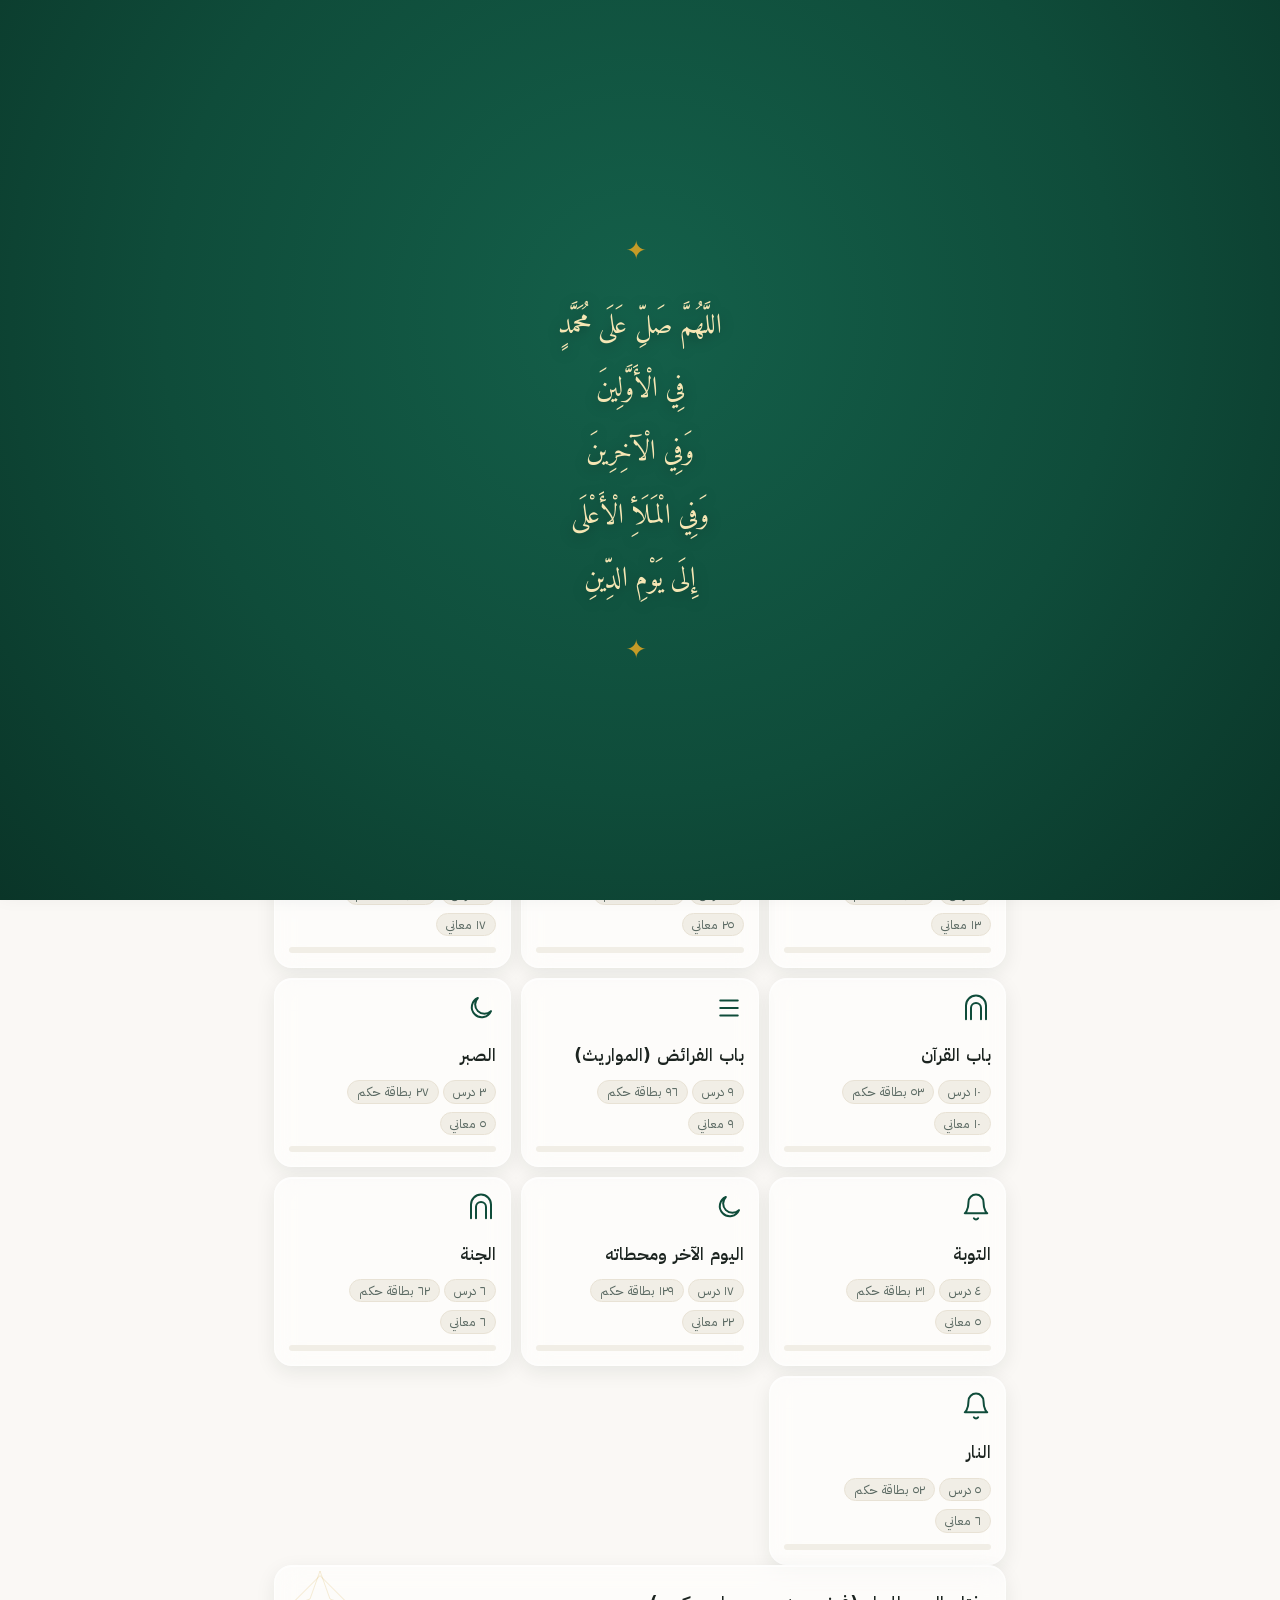
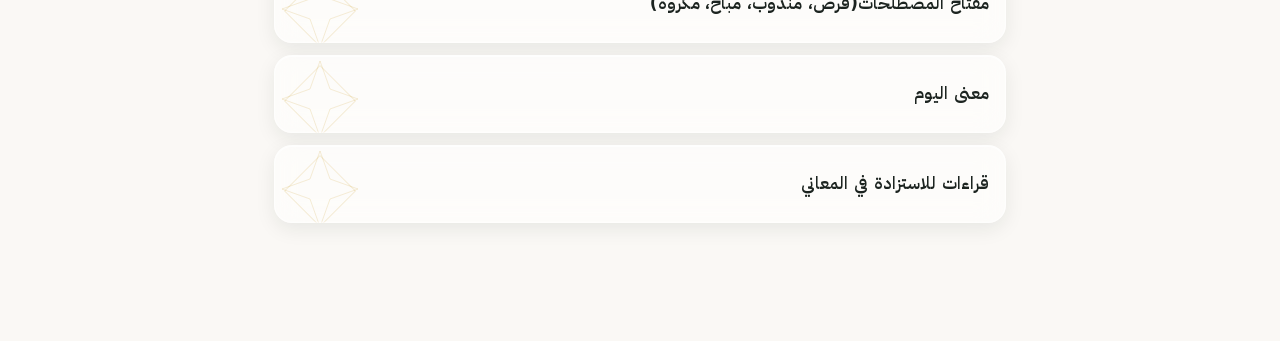
==== android/app/assets/index.html @ 47ff6a42 "Publish to Pages" ====
<!doctype html><html lang="ar" dir="rtl"><head><meta charset="utf-8"><meta name="viewport" content="width=device-width,initial-scale=1,viewport-fit=cover"><meta name="theme-color" content="#0F4C3A"><title>فِقْهُ الرُّوح</title><style>@font-face{font-family:'Amiri';font-weight:400;font-style:normal;font-display:swap;src:url([data-uri]) format('woff2');unicode-range:U+0600-06FF, U+0750-077F, U+0870-0891, U+0897-08E1, U+08E3-08FF, U+200C-200E, U+2010-2011, U+204F, U+2E41, U+FB50-FDFF, U+FE70-FE74, U+FE76-FEFC, U+102E0-102FB, U+10E60-10E7E, U+10EC2-10EC7, U+10EC9-10EEE, U+10EF0-10EFF, U+1EE00-1EE03, U+1EE05-1EE1F, U+1EE21-1EE22, U+1EE24, U+1EE27, U+1EE29-1EE32, U+1EE34-1EE37, U+1EE39, U+1EE3B, U+1EE42, U+1EE47, U+1EE49, U+1EE4B, U+1EE4D-1EE4F, U+1EE51-1EE52, U+1EE54, U+1EE57, U+1EE59, U+1EE5B, U+1EE5D, U+1EE5F, U+1EE61-1EE62, U+1EE64, U+1EE67-1EE6A, U+1EE6C-1EE72, U+1EE74-1EE77, U+1EE79-1EE7C, U+1EE7E, U+1EE80-1EE89, U+1EE8B-1EE9B, U+1EEA1-1EEA3, U+1EEA5-1EEA9, U+1EEAB-1EEBB, U+1EEF0-1EEF1}
@font-face{font-family:'Amiri';font-weight:700;font-style:normal;font-display:swap;src:url([data-uri]) format('woff2');unicode-range:U+0600-06FF, U+0750-077F, U+0870-0891, U+0897-08E1, U+08E3-08FF, U+200C-200E, U+2010-2011, U+204F, U+2E41, U+FB50-FDFF, U+FE70-FE74, U+FE76-FEFC, U+102E0-102FB, U+10E60-10E7E, U+10EC2-10EC7, U+10EC9-10EEE, U+10EF0-10EFF, U+1EE00-1EE03, U+1EE05-1EE1F, U+1EE21-1EE22, U+1EE24, U+1EE27, U+1EE29-1EE32, U+1EE34-1EE37, U+1EE39, U+1EE3B, U+1EE42, U+1EE47, U+1EE49, U+1EE4B, U+1EE4D-1EE4F, U+1EE51-1EE52, U+1EE54, U+1EE57, U+1EE59, U+1EE5B, U+1EE5D, U+1EE5F, U+1EE61-1EE62, U+1EE64, U+1EE67-1EE6A, U+1EE6C-1EE72, U+1EE74-1EE77, U+1EE79-1EE7C, U+1EE7E, U+1EE80-1EE89, U+1EE8B-1EE9B, U+1EEA1-1EEA3, U+1EEA5-1EEA9, U+1EEAB-1EEBB, U+1EEF0-1EEF1}
@font-face{font-family:'IBM Plex Sans Arabic';font-weight:400;font-style:normal;font-display:swap;src:url([data-uri]) format('woff2');unicode-range:U+0600-06FF, U+0750-077F, U+0870-0891, U+0897-08E1, U+08E3-08FF, U+200C-200E, U+2010-2011, U+204F, U+2E41, U+FB50-FDFF, U+FE70-FE74, U+FE76-FEFC, U+102E0-102FB, U+10E60-10E7E, U+10EC2-10EC7, U+10EC9-10EEE, U+10EF0-10EFF, U+1EE00-1EE03, U+1EE05-1EE1F, U+1EE21-1EE22, U+1EE24, U+1EE27, U+1EE29-1EE32, U+1EE34-1EE37, U+1EE39, U+1EE3B, U+1EE42, U+1EE47, U+1EE49, U+1EE4B, U+1EE4D-1EE4F, U+1EE51-1EE52, U+1EE54, U+1EE57, U+1EE59, U+1EE5B, U+1EE5D, U+1EE5F, U+1EE61-1EE62, U+1EE64, U+1EE67-1EE6A, U+1EE6C-1EE72, U+1EE74-1EE77, U+1EE79-1EE7C, U+1EE7E, U+1EE80-1EE89, U+1EE8B-1EE9B, U+1EEA1-1EEA3, U+1EEA5-1EEA9, U+1EEAB-1EEBB, U+1EEF0-1EEF1}
@font-face{font-family:'IBM Plex Sans Arabic';font-weight:500;font-style:normal;font-display:swap;src:url([data-uri]) format('woff2');unicode-range:U+0600-06FF, U+0750-077F, U+0870-0891, U+0897-08E1, U+08E3-08FF, U+200C-200E, U+2010-2011, U+204F, U+2E41, U+FB50-FDFF, U+FE70-FE74, U+FE76-FEFC, U+102E0-102FB, U+10E60-10E7E, U+10EC2-10EC7, U+10EC9-10EEE, U+10EF0-10EFF, U+1EE00-1EE03, U+1EE05-1EE1F, U+1EE21-1EE22, U+1EE24, U+1EE27, U+1EE29-1EE32, U+1EE34-1EE37, U+1EE39, U+1EE3B, U+1EE42, U+1EE47, U+1EE49, U+1EE4B, U+1EE4D-1EE4F, U+1EE51-1EE52, U+1EE54, U+1EE57, U+1EE59, U+1EE5B, U+1EE5D, U+1EE5F, U+1EE61-1EE62, U+1EE64, U+1EE67-1EE6A, U+1EE6C-1EE72, U+1EE74-1EE77, U+1EE79-1EE7C, U+1EE7E, U+1EE80-1EE89, U+1EE8B-1EE9B, U+1EEA1-1EEA3, U+1EEA5-1EEA9, U+1EEAB-1EEBB, U+1EEF0-1EEF1}
@font-face{font-family:'IBM Plex Sans Arabic';font-weight:600;font-style:normal;font-display:swap;src:url([data-uri]) format('woff2');unicode-range:U+0600-06FF, U+0750-077F, U+0870-0891, U+0897-08E1, U+08E3-08FF, U+200C-200E, U+2010-2011, U+204F, U+2E41, U+FB50-FDFF, U+FE70-FE74, U+FE76-FEFC, U+102E0-102FB, U+10E60-10E7E, U+10EC2-10EC7, U+10EC9-10EEE, U+10EF0-10EFF, U+1EE00-1EE03, U+1EE05-1EE1F, U+1EE21-1EE22, U+1EE24, U+1EE27, U+1EE29-1EE32, U+1EE34-1EE37, U+1EE39, U+1EE3B, U+1EE42, U+1EE47, U+1EE49, U+1EE4B, U+1EE4D-1EE4F, U+1EE51-1EE52, U+1EE54, U+1EE57, U+1EE59, U+1EE5B, U+1EE5D, U+1EE5F, U+1EE61-1EE62, U+1EE64, U+1EE67-1EE6A, U+1EE6C-1EE72, U+1EE74-1EE77, U+1EE79-1EE7C, U+1EE7E, U+1EE80-1EE89, U+1EE8B-1EE9B, U+1EEA1-1EEA3, U+1EEA5-1EEA9, U+1EEAB-1EEBB, U+1EEF0-1EEF1}
:root{--pat:url("data:image/svg+xml,%3Csvg xmlns='http://www.w3.org/2000/svg' width='64' height='64'%3E%3Cg fill='none' stroke='%23ffffff' stroke-opacity='.12' stroke-width='1'%3E%3Cpath d='M32 6l7 19 19 7-19 7-7 19-7-19-19-7 19-7z'/%3E%3Crect x='14' y='14' width='36' height='36' transform='rotate(45 32 32)'/%3E%3C/g%3E%3C/svg%3E");--pat2:url("data:image/svg+xml,%3Csvg xmlns='http://www.w3.org/2000/svg' width='90' height='90'%3E%3Cg fill='none' stroke='%23C59B27' stroke-opacity='.18' stroke-width='1'%3E%3Cpath d='M45 5l10 28 28 10-28 10-10 28-10-28-28-10 28-10z'/%3E%3Crect x='20' y='20' width='50' height='50' transform='rotate(45 45 45)'/%3E%3C/g%3E%3C/svg%3E")}
:root{--bg:#FAF8F5;--card:#FFFFFF;--bd:#E8E2D5;--pri:#0F4C3A;--acc:#C59B27;--tx:#1C2420;--mut:#5A6962;--soft:#F1EEE6;--onpri:#FFFFFF;--ok:#1d7a4f;--bad:#a8402f;--fs:1}
body.dark{--bg:#0B1411;--card:#13211B;--bd:#25382F;--pri:#D8B54F;--acc:#E0BE62;--tx:#F2EFE9;--mut:#A9B5AE;--soft:#182a22;--onpri:#0B1411;--ok:#6fcf9a;--bad:#e58a78}
*{box-sizing:border-box;-webkit-tap-highlight-color:transparent}
html{font-size:calc(17px*var(--fs))}
body{margin:0;background:var(--bg);color:var(--tx);font-family:'IBM Plex Sans Arabic','Noto Sans Arabic',system-ui,sans-serif;line-height:1.85;transition:background .3s,color .3s}
button{font:inherit;color:inherit;cursor:pointer}
.ar{font-family:'Amiri','Noto Naskh Arabic',serif}
#app{max-width:760px;margin:0 auto;padding:0 0 92px}
header{position:sticky;top:0;z-index:20;background:var(--pri);color:var(--onpri);padding:10px 14px 12px;background-image:var(--pat);overflow:hidden}
body.dark header{background:#0F2019;color:var(--tx);border-bottom:1px solid var(--bd)}
.top{display:flex;align-items:center;gap:8px}
.top h1{font-size:1.05rem;margin:0;flex:1;font-weight:600;line-height:1.4}
.top h1 small{display:block;font-size:.72rem;opacity:.8;font-weight:400}
.ib{width:44px;height:44px;border-radius:50%;border:0;background:rgba(255,255,255,.14);color:inherit;display:grid;place-items:center}
.ib.setb{width:auto;border-radius:22px;padding:0 14px 0 12px;display:flex;align-items:center;gap:6px;font:inherit;font-size:.85rem;font-weight:700}
.ib.setb .setlab{line-height:1}
.ib svg,.ico svg,nav svg{width:22px;height:22px;stroke:currentColor;fill:none;stroke-width:1.6;stroke-linecap:round;stroke-linejoin:round}
.search{margin-top:8px}
.search input{width:100%;height:46px;border-radius:14px;border:1px solid rgba(255,255,255,.25);background:rgba(255,255,255,.95);padding:0 14px;font:inherit;color:#1C2420}
body.dark .search input{background:#13211B;color:var(--tx);border-color:var(--bd)}
main{padding:14px;animation:fade .3s}
@keyframes fade{from{opacity:0;transform:translateY(6px)}to{opacity:1;transform:none}}
.card{background:var(--card);border:1px solid var(--bd);border-radius:18px;padding:14px 16px;margin-bottom:12px;position:relative;background-image:var(--pat2);background-repeat:no-repeat;background-position:left top}
h2{font-size:1.15rem;margin:18px 2px 10px;color:var(--hd)}
h3{font-size:1rem;margin:0 0 4px}
p{margin:.3rem 0}
.mut{color:var(--mut);font-size:.88rem}
.btn{min-height:48px;padding:0 18px;border-radius:14px;border:1px solid var(--bd);background:var(--card);font-weight:500}
.btn.pri{background:var(--pri);color:var(--onpri);border-color:var(--pri)}
.row{display:flex;gap:8px;flex-wrap:wrap;align-items:center}
.grid{display:grid;grid-template-columns:1fr 1fr;gap:10px}
@media(min-width:620px){.grid{grid-template-columns:repeat(3,1fr)}}
.wcard{text-align:right;display:block;width:100%;background:var(--card);border:1px solid var(--bd);border-radius:18px;padding:14px;min-height:140px}
.wcard .ico{color:var(--ic);margin-bottom:6px}
.wcard .ico svg{width:30px;height:30px}
.tag{display:inline-block;font-size:.74rem;border:1px solid var(--bd);background:var(--soft);border-radius:999px;padding:0 9px;margin:2px 0 0 4px;color:var(--mut);line-height:1.7}
.tag.gold{border-color:var(--acc);color:#7A5C0A}body.dark .tag.gold{color:var(--acc)}
.bar{height:6px;background:var(--soft);border-radius:6px;overflow:hidden;margin-top:8px}
.bar i{display:block;height:100%;background:var(--acc);transition:width .4s}
.seg{display:flex;background:var(--soft);border-radius:16px;padding:4px;position:relative;margin:10px 0}
.seg button{flex:1;border:0;background:transparent;min-height:48px;border-radius:12px;font-weight:600;z-index:1;color:var(--mut);transition:color .25s}
.seg button.on{color:var(--onpri)}
.seg .pill{position:absolute;top:4px;bottom:4px;width:calc(50% - 4px);background:var(--pri);border-radius:12px;transition:right .3s;right:4px}
.seg.two .pill.p1{right:calc(50%)}
.chips{display:flex;gap:6px;overflow-x:auto;padding-bottom:4px}
.chip{flex:none;border:1px solid var(--bd);background:var(--card);border-radius:999px;min-height:44px;padding:0 14px}
.chip.on{background:var(--pri);color:var(--onpri);border-color:var(--pri)}
.sub{display:flex;gap:6px;overflow-x:auto;margin:8px 0}
.q{font-family:'Amiri',serif;font-size:1.3rem;line-height:2.1;background:var(--soft);border-right:3px solid var(--acc);border-radius:10px;padding:8px 12px;margin:8px 0}
.q small{font-family:'IBM Plex Sans Arabic',sans-serif;display:block;font-size:.78rem;color:var(--mut);line-height:1.6}
.ev{font-size:.78rem;color:var(--mut)}
.k{border-top:1px dashed var(--bd);margin-top:8px;padding-top:6px}
.sch{display:grid;grid-template-columns:auto 1fr;gap:2px 10px;font-size:.92rem}
.sch b{color:var(--hd)} .sch .pref{background:var(--soft);border-radius:8px}
.acts{display:flex;gap:4px;position:absolute;left:8px;top:6px}
.acts button{width:44px;height:44px;border:0;background:transparent;font-size:1.2rem;color:var(--mut)}
.acts button.on{color:var(--acc)}
.card.has-acts{padding-left:92px}
details{background:var(--card);border:1px solid var(--bd);border-radius:14px;padding:4px 14px;margin-bottom:8px}
summary{min-height:48px;display:flex;align-items:center;font-weight:600;cursor:pointer}
.step{text-align:center}
.step .dh{font-family:'Amiri',serif;font-size:1.45rem;line-height:2.2;background:var(--soft);border-radius:14px;padding:10px;margin:10px 0}
.step .wh{border-right:3px solid var(--acc);background:var(--soft);border-radius:10px;padding:8px 12px;text-align:right;margin-top:8px}
.dots{display:flex;gap:6px;justify-content:center;flex-wrap:wrap;margin:10px 0}
.dots button{width:36px;height:36px;border-radius:50%;border:1px solid var(--bd);background:var(--card);font-size:.8rem}
.dots button.on{background:var(--pri);color:var(--onpri)} .dots button.done{border-color:var(--ok);color:var(--ok)} .dots button.on.done{color:var(--onpri)}
.opt{display:block;width:100%;text-align:right;min-height:52px;border:1px solid var(--bd);background:var(--card);border-radius:14px;padding:8px 14px;margin:8px 0}
.opt.right{border-color:var(--ok);background:rgba(29,122,79,.12)} .opt.wrong{border-color:var(--bad);background:rgba(168,64,47,.12)}
nav{position:fixed;bottom:0;left:0;right:0;background:var(--card);border-top:1px solid var(--bd);display:flex;z-index:30;padding-bottom:env(safe-area-inset-bottom)}
nav button{flex:1;border:0;background:transparent;min-height:62px;display:flex;flex-direction:column;align-items:center;justify-content:center;font-size:.76rem;color:var(--mut);gap:2px}
nav button.on{color:var(--hd);font-weight:600}
.banner{background:var(--soft);border:1px solid var(--acc);border-radius:14px;padding:10px 14px;font-size:.86rem;margin-bottom:12px}
.disc{font-size:.8rem;color:var(--mut);text-align:center;margin:18px 6px}
.sheet{position:fixed;inset:0;background:rgba(0,0,0,.45);z-index:50;display:flex;align-items:flex-end}
.sheet>div{background:var(--card);width:100%;max-width:760px;margin:0 auto;border-radius:20px 20px 0 0;padding:16px}
textarea{width:100%;min-height:110px;border-radius:12px;border:1px solid var(--bd);background:var(--bg);color:var(--tx);padding:10px;font:inherit}
input[type=search]{font:inherit}
.back{border:0;background:transparent;color:var(--hd);min-height:44px;padding:0;font-weight:600}
mark{background:rgba(197,155,39,.35);color:inherit;border-radius:4px}
.toast{position:fixed;bottom:80px;left:50%;transform:translateX(-50%);background:var(--tx);color:var(--bg);padding:8px 16px;border-radius:12px;z-index:60;font-size:.85rem}
.big{font-size:1.3rem;font-weight:600}
*:focus-visible{outline:3px solid var(--acc);outline-offset:2px}
@media(prefers-reduced-motion:reduce){*{animation:none!important;transition:none!important}}
.banner details{background:none;border:0;padding:0;margin:4px 0 0}.banner summary{color:var(--hd);font-weight:600}
.hosted header{position:static}.hosted nav{position:static;border:1px solid var(--bd);border-radius:14px;margin:8px 0}
.hosted main{padding-bottom:24px}

dialog.sheet{border:0;padding:0;width:100%;height:100%;max-width:none;max-height:none;background:rgba(0,0,0,.45);align-items:flex-end}
dialog.sheet[open]{display:flex}
dialog.sheet::backdrop{background:rgba(0,0,0,.45)}
#hostmsg{display:none;position:sticky;top:0;z-index:40;background:var(--tx);color:var(--bg);padding:8px 14px;border-radius:12px;margin:8px 14px;font-size:.88rem}
.hosted{min-height:100vh}

body{line-height:var(--lh,1.85)}
body.f-naskh{font-family:'Amiri','Noto Naskh Arabic',serif}
body.comfy{--bg:#F4ECD8;--card:#FBF5E6;--soft:#EFE5CC}
body.comfy.dark{--bg:#0B1411;--card:#13211B;--soft:#182a22}
.sset>summary{display:flex;align-items:center;gap:10px;font-weight:700;cursor:pointer;list-style:none;color:var(--hd)}
.sset>summary::-webkit-details-marker{display:none}
.sset[open]>summary{margin-bottom:8px}
.sico{color:var(--ic);width:28px;height:28px;display:inline-flex;align-items:center;justify-content:center;background:var(--soft);border-radius:50%}
.sico svg{width:16px;height:16px;stroke:currentColor;fill:none}
.srow{display:flex;align-items:center;justify-content:space-between;gap:10px;padding:8px 0;border-top:1px solid var(--bd)}
.srow.off{opacity:.75}
.srow>div{flex:1 1 auto;min-width:0}
.srow>.tag{flex:0 0 auto;white-space:nowrap}
.srow>.btn{flex:0 0 auto;white-space:nowrap}
.tgl{width:46px;height:26px;border-radius:999px;border:1px solid var(--bd);background:var(--soft);position:relative;flex:none;padding:0}
.tgl i{position:absolute;top:2px;right:2px;width:20px;height:20px;border-radius:50%;background:var(--mut);transition:all .2s}
.tgl.on{background:var(--pri)}
.tgl.on i{right:22px;background:var(--onpri)}
.tgl:disabled{opacity:.6}
.crow{display:flex;align-items:center;gap:8px}.crow input[type=color]{width:44px;height:34px;border:1px solid var(--bd);border-radius:8px;background:var(--card);padding:2px}.prev{background:var(--card);border:1px solid var(--bd);border-radius:14px;padding:10px;margin:8px 0;color:var(--tx)}
body{--hd:var(--pri);--ic:var(--pri)}
body.nodeco header,body.nodeco .card{background-image:none}
.prev svg{width:22px;height:22px;stroke:currentColor;fill:none;stroke-width:1.8}
.chips.wrap{flex-wrap:wrap;overflow:visible}

.card,.card *,.banner,.ref,.refs,details,summary,p,li,span,b{overflow-wrap:anywhere;word-break:normal;min-width:0}
.card{max-width:100%}

/* الأذكار والتسبيح */
.dhikr{font-family:'Amiri',serif;font-size:1.3em;line-height:2.1;margin:.2em 0 .4em}
.card.done{opacity:.75}
.card.done .dhikr{color:var(--hd)}
.linkc{display:block;width:100%;text-align:right;cursor:pointer;border:1px solid var(--bd);background:var(--card);color:var(--tx);font:inherit;padding:14px;margin:8px 0;border-radius:12px}
.tbcard{text-align:center}
.tbdhikr{font-size:1.15em;margin-bottom:0}
.tbwrap{position:relative;display:block;width:236px;height:236px;margin:16px auto 14px;border:0;background:none;padding:0;border-radius:50%}
.tbring{position:absolute;inset:0;width:100%;height:100%;transform:rotate(-90deg)}
.tbring circle{fill:none;stroke-width:9}
.tbring-bg{stroke:var(--soft)}
body.dark .tbring-bg{stroke:#22362d}
.tbring-fg{stroke:var(--acc);stroke-linecap:round;stroke-dasharray:565.49;transition:stroke-dashoffset .18s}
.tbface{position:absolute;inset:16px;border-radius:50%;display:flex;flex-direction:column;align-items:center;justify-content:center;color:#fff;background:radial-gradient(circle at 32% 26%,#1d7a58 0%,#14543f 55%,#0d3d2e 100%);border:2px solid rgba(197,155,39,.6);box-shadow:0 12px 30px rgba(15,76,58,.30),inset 0 2px 6px rgba(255,255,255,.18),inset 0 -8px 16px rgba(0,0,0,.25);user-select:none;transition:transform .08s}
body.dark .tbface{box-shadow:0 12px 30px rgba(0,0,0,.5),inset 0 2px 6px rgba(255,255,255,.12),inset 0 -8px 16px rgba(0,0,0,.35)}
.tbwrap:active .tbface{transform:scale(.965)}
.tbnum{font-family:'Amiri','Noto Naskh Arabic',serif;font-size:3.6em;font-weight:700;line-height:1.1;text-shadow:0 2px 8px rgba(0,0,0,.35);display:flex;align-items:center;justify-content:center;min-height:1.1em}
.tbo{display:inline-block;width:.8em;height:.8em;border:.13em solid #fff;border-radius:50%;box-shadow:0 2px 8px rgba(0,0,0,.3),inset 0 1px 3px rgba(255,255,255,.15)}
.tbof{color:#EBCD74;font-size:1em;font-weight:600}
.tbhint{margin-top:8px;font-size:.78rem;color:rgba(255,255,255,.75);border:1px dashed rgba(235,205,116,.55);border-radius:999px;padding:1px 12px}
.tbwrap.tbdone .tbface{animation:tbglow .7s}
@keyframes tbglow{0%{box-shadow:0 0 0 0 rgba(197,155,39,.75)}100%{box-shadow:0 0 0 34px rgba(197,155,39,0)}}
.card.cur{border-color:var(--acc)}
.srow input[type=time]{font:inherit;padding:6px 8px;border:1px solid var(--bd);border-radius:8px;background:var(--card);color:var(--tx);max-width:130px;min-width:118px}
.ibell{flex:0 0 auto;width:36px;height:36px;border-radius:50%;border:1px solid var(--bd);background:transparent;color:var(--ic);display:inline-flex;align-items:center;justify-content:center;cursor:pointer}
.ibell svg{width:18px;height:18px}
.ibell.on{background:var(--pri);color:var(--onpri);border-color:var(--pri)}
.itime{flex:0 0 auto;font:inherit;padding:4px 6px;border:1px solid var(--bd);border-radius:8px;background:var(--card);color:var(--tx);max-width:110px}
.srow.src{flex-wrap:wrap}
.srow.src>div{flex:1 1 100%}
.meta{margin-top:10px;border:1px solid var(--bd);border-radius:12px;padding:8px 12px;background:var(--soft)}
.meta summary{cursor:pointer;font-weight:600;font-size:.84rem;color:var(--pri);list-style:none;display:flex;justify-content:space-between;align-items:center}
.meta summary::-webkit-details-marker{display:none}
.meta summary:after{content:'▾';color:var(--acc);font-size:.9rem}
.meta[open] summary:after{content:'▴'}
body.dark .meta summary{color:var(--acc)}
.mrow{display:flex;gap:10px;font-size:.82rem;margin-top:6px;line-height:1.7}
.mlab{color:var(--mut);min-width:78px;flex-shrink:0;font-weight:600}
.mval{flex:1}
.ninput{font:inherit;padding:6px 10px;border:1px solid var(--bd);border-radius:10px;background:var(--card);color:var(--tx);max-width:110px;text-align:center}
.srow.wrap{flex-wrap:wrap}

/* ===== glass layer (styling only) ===== */
body{background-image:radial-gradient(60% 40% at 15% 8%,rgba(15,76,58,.16),transparent 70%),radial-gradient(55% 38% at 92% 30%,rgba(197,155,39,.18),transparent 70%),radial-gradient(60% 40% at 20% 85%,rgba(60,140,170,.12),transparent 70%);background-attachment:fixed}
body.dark{background-image:radial-gradient(60% 40% at 15% 8%,rgba(40,140,100,.22),transparent 70%),radial-gradient(55% 38% at 92% 30%,rgba(216,181,79,.14),transparent 70%),radial-gradient(60% 40% at 20% 85%,rgba(60,120,170,.16),transparent 70%)}
.card,.wcard,details,.opt,.linkc,.btn,.chip,.prev,.dots button{background-color:color-mix(in srgb,var(--card) 58%,transparent);-webkit-backdrop-filter:blur(14px) saturate(1.5);backdrop-filter:blur(14px) saturate(1.5);border-color:rgba(255,255,255,.55);box-shadow:0 6px 20px rgba(15,40,30,.08),inset 0 1px 0 rgba(255,255,255,.7),inset 0 -1px 0 rgba(255,255,255,.18)}
body.dark .card,body.dark .wcard,body.dark details,body.dark .opt,body.dark .linkc,body.dark .btn,body.dark .chip,body.dark .prev,body.dark .dots button{background-color:color-mix(in srgb,var(--card) 62%,transparent);border-color:rgba(255,255,255,.13);box-shadow:0 8px 22px rgba(0,0,0,.35),inset 0 1px 0 rgba(255,255,255,.14),inset 0 -1px 0 rgba(255,255,255,.04)}
nav{background-color:color-mix(in srgb,var(--card) 62%,transparent);-webkit-backdrop-filter:blur(18px) saturate(1.6);backdrop-filter:blur(18px) saturate(1.6);border-top:1px solid rgba(255,255,255,.55);box-shadow:0 -6px 20px rgba(15,40,30,.08),inset 0 1px 0 rgba(255,255,255,.6)}
body.dark nav{border-top-color:rgba(255,255,255,.12)}
.sheet>div{background-color:color-mix(in srgb,var(--card) 72%,transparent);-webkit-backdrop-filter:blur(22px) saturate(1.6);backdrop-filter:blur(22px) saturate(1.6);border:1px solid rgba(255,255,255,.5)}
header{box-shadow:0 8px 24px rgba(10,40,30,.25),inset 0 -1px 0 rgba(255,255,255,.25),inset 0 1px 0 rgba(255,255,255,.2)}
.search input{background-color:rgba(255,255,255,.62);-webkit-backdrop-filter:blur(10px);backdrop-filter:blur(10px);box-shadow:inset 0 1px 3px rgba(0,0,0,.08),0 1px 0 rgba(255,255,255,.6)}
body.dark .search input{background-color:rgba(19,33,27,.62)}
.btn.pri{box-shadow:0 6px 18px rgba(15,76,58,.3),inset 0 1px 0 rgba(255,255,255,.35)}
.btn:active,.chip:active,.opt:active,.wcard:active,.linkc:active{transform:scale(.985);transition:transform .08s}
.tbface{isolation:isolate;overflow:hidden;background:radial-gradient(circle at 32% 24%,rgba(60,170,130,.78) 0%,rgba(20,100,76,.78) 55%,rgba(10,60,46,.88) 100%)!important;-webkit-backdrop-filter:blur(8px) saturate(1.5);backdrop-filter:blur(8px) saturate(1.5);border:2px solid rgba(255,255,255,.45)!important;box-shadow:0 14px 34px rgba(8,40,30,.4),inset 0 3px 10px rgba(255,255,255,.55),inset 0 -12px 22px rgba(0,0,0,.28)!important}
.tbface::before{content:"";position:absolute;left:12%;right:12%;top:3%;height:44%;border-radius:50% 50% 55% 55%/70% 70% 40% 40%;background:linear-gradient(to bottom,rgba(255,255,255,.62),rgba(255,255,255,.04));pointer-events:none;z-index:0}
.tbface::after{content:"";position:absolute;left:20%;bottom:6%;width:34%;height:9%;border-radius:50%;background:rgba(255,255,255,.22);filter:blur(3px);transform:rotate(-12deg);pointer-events:none;z-index:0}
.tbface>*{position:relative;z-index:1}
.tbwrap:active .tbface{filter:brightness(1.12)}

/* opening splash */
#splash{position:fixed;inset:0;z-index:999;display:flex;align-items:center;justify-content:center;background:radial-gradient(circle at 50% 35%,#14604a 0%,#0F4C3A 55%,#0a3528 100%);color:#F3DFA2;text-align:center;opacity:1;transition:opacity .6s ease}
#splash.out{opacity:0;pointer-events:none}
#splash .sp-in{padding:28px;animation:spin 1.1s ease both}
#splash .sp-t{font-family:'Amiri','IBM Plex Sans Arabic',serif;font-size:1.65rem;line-height:2.25;margin:18px 0;color:#F6E6B4;text-shadow:0 2px 14px rgba(0,0,0,.35)}
#splash .sp-orn{color:#C59B27;font-size:1.5rem;letter-spacing:.3em}
@keyframes spin{from{opacity:0;transform:translateY(10px)}to{opacity:1;transform:none}}

.card.adone{animation:adone .9s ease}
@keyframes adone{0%{box-shadow:0 0 0 0 rgba(197,155,39,.55)}40%{box-shadow:0 0 0 10px rgba(197,155,39,.25);transform:scale(1.015)}100%{box-shadow:0 0 0 0 rgba(197,155,39,0);transform:none}}

.card.done{border-color:var(--ok);box-shadow:inset 4px 0 0 var(--ok)}
.card.done .btn[disabled]{color:var(--ok);border-color:var(--ok);opacity:1;font-weight:700}
[data-aitem]:active{transform:scale(.94)}

.chip.on,.btn.pri{background-color:var(--pri)!important;color:var(--onpri)!important;border-color:var(--pri)!important}
.tgl{position:relative}.tgl::after{content:"";position:absolute;inset:-9px -4px}

.under{margin:-4px 12px 10px;padding-inline-start:10px;border-inline-start:3px solid var(--gold,#b8923a)}.under h4{margin:8px 0 4px;font-size:.9rem;opacity:.8}.under .card{margin:6px 0}.allev>summary{cursor:pointer;padding:10px 0}

.sharh{font-size:.92em;line-height:1.9;border-right:3px solid var(--gold,#b8923a);padding:6px 10px;margin:8px 0;background:rgba(184,146,58,.07)}

.kn{display:inline-block;font-size:.62em;font-weight:500;opacity:.55;border:1px solid currentColor;border-radius:8px;padding:0 6px;margin-inline-end:8px;vertical-align:middle;line-height:1.5}
</style></head><body><div id="app"><header><div class="top"><h1>فِقْهُ الرُّوح: العبادات ومعانيها</h1><button class="ib" id="darkbtn" aria-label="الوضع الليلي"></button><button class="ib setb" id="setbtn" aria-label="الإعدادات"></button></div><div class="search"><input id="q" type="search" placeholder="ابحث في الأحكام والمعاني والمواقف" aria-label="بحث"></div></header><main id="view"></main></div><nav id="navbar" aria-label="التنقل"></nav><script>const DISCLAIMER = "محتوى تعليمي موثّق بالمصادر، وليس فتوى شخصية. يُرجع لأهل العلم في النوازل.";
const SCHOOLS = {
 "hanafi": {
 "name": "الحنفي",
 "refs": ""
 },
 "maliki": {
 "name": "المالكي",
 "refs": ""
 },
 "shafii": {
 "name": "الشافعي",
 "refs": ""
 },
 "hanbali": {
 "name": "الحنبلي",
 "refs": ""
 }
};
const SOURCE_NOTE = "الأحاديث: نصوصها قورنت بنصوص منشورة في sunnah.com. الآيات: قورنت بالمصحف الإلكتروني (api.alquran.cloud). أقوال المذاهب: من فتاوى ومقالات وكتب فقهية منشورة على الإنترنت (منها الموسوعة الفقهية الكويتية على muslim-library.com)، مذكورة تحت كل مسألة، وأكثرها من صفحات الموسوعة الفقهية الكويتية المطبوعة، وبعضها من صفحات كتب المذاهب المطبوعة مقروءة من مصورات منشورة. المحتوى موثّق بمصادره.";
const WORSHIPS = [
 {
 "id": "taharah",
 "title": "الطهارة والوضوء",
 "icon": "drop",
 "status": "ready",
 "blurb": "الطهارة: الوضوء، والغسل، والتيمم، والمسح على الخفين، والاستنجاء، وتطهير النجاسات، وما يعد نجساً، والحيض والنفاس، مع الخلاف بين المذاهب الأربعة ومعانيها في القلب.",
 "lessons": [
 {
 "id": "wudu",
 "title": "الوضوء",
 "definition": "الوضوء غسل الوجه واليدين ومسح الرأس وغسل الرجلين على الصفة الواردة في آية المائدة (5:6)، تعبداً لله، وهو طهارة من الحدث الأصغر.",
 "hukm": "لا تُقبل صلاة من أحدث حتى يتوضأ، فالوضوء شرط للصلاة.",
 "hukmRef": "المائدة: 6، البخاري (135)، مسلم (225)",
 "pt": 1,
 "hukmEv": ["e3", "e1"],
 "hukmKh": ["k5", "k6"],
 "fiqh": {
 "conditions": [
 {
 "id": "c2",
 "ev": ["e1"],
 "kh": ["k13", "k14", "k15", "k16"],
 "t": "الماء الطهور",
 "d": "الماء الذي يرفع الحدث هو الماء الطهور، فمن لم يجد ماء تيمم (المائدة: 6). والماء المطلق (الباقي على خلقته) يرفع الحدث والخبث باتفاق الفقهاء، ويلحق به عند الجمهور ما تغير بطول مكثه أو بما تولد منه كالطحلب. وقسم الفقهاء المياه إلى: مطلق، وطاهر مطهر مكروه، وطاهر غير مطهر، ونجس. وانفرد الحنفية بقسم المشكوك في طهوريته، وانفرد الحنابلة بقسم المحرم. والماء المتغير بطاهر مخالط تغيراً يمنع إطلاق اسم الماء عليه: طاهر مطهر عند الحنفية ما لم يغلب عليه غيره أو يتغير بالطبخ، وطاهر غير مطهر عند المالكية والشافعية وعلى المذهب عند الحنابلة. والمتغير بنجاسة نجس باتفاق الفقهاء قليلاً كان أو كثيراً. وتفصيل كل مذهب في «أقوال المذاهب في هذه المسألة» تحت هذه البطاقة.",
 "ref": "المائدة: 6. azharegypt.org (دروس الطهارة)، الموسوعة الفقهية الكويتية، مصطلحا طهارة ومياه"
 },
 {
 "id": "c3",
 "ev": ["e7"],
 "kh": ["k7"],
 "t": "وصول الماء إلى مواضع الغسل",
 "d": "الأصل أن يصل الماء إلى العضو كله، وقد ورد الوعيد على ترك مواضع من الأقدام دون غسل.",
 "ref": "البخاري (165)"
 },
 {
 "id": "c4",
 "ev": ["e4"],
 "kh": ["k1"],
 "t": "النية",
 "d": "قصد الوضوء بالقلب. الحنفية: سنة. غيرهم: فرض أو شرط (انظر جدول الخلاف).",
 "ref": "البخاري (1)، مسلم (1907)"
 }
 ],
 "pillars": [
 {
 "id": "p1",
 "ev": ["e1"],
 "t": "غسل الوجه",
 "d": "الحد عند الفقهاء: ما بين منابت شعر الرأس إلى منتهى اللحيين والذقن طولاً، ومن الأذن إلى الأذن عرضاً. واختلفوا في بياض ما بين العذار والأذن (المالكية في المشهور: ليس من الوجه. الحنفية والشافعية: منه)، وفي ما انسدل من اللحية.",
 "ref": "المائدة: 6. ، (بداية المجتهد)"
 },
 {
 "id": "p2",
 "ev": ["e1"],
 "t": "غسل اليدين مع المرفقين",
 "d": "ذهب الجمهور إلى وجوب إدخال المرفقين في الغسل. وقال زفر وابن داود: لا يجب، وهو رواية عن مالك وأحمد، ورأي ابن حزم.",
 "ref": "المائدة: 6."
 },
 {
 "id": "p3",
 "ev": ["e1"],
 "kh": ["k4"],
 "t": "مسح الرأس",
 "d": "الفرض في القرآن هو المسح، وقدره المجزئ مختلف فيه بين المذاهب (انظر جدول الخلاف).",
 "ref": "القرآن 5:6"
 },
 {
 "id": "p4",
 "ev": ["e1"],
 "t": "غسل الرجلين مع الكعبين",
 "d": "ذكر القرآن غسل الرجلين إلى الكعبين.",
 "ref": "المائدة: 6"
 }
 ],
 "obligations": [
 {
 "id": "o1",
 "kh": ["k2"],
 "t": "ما يُعدّ واجباً زائداً على الفروض",
 "d": "اصطلاح الواجب يختلف بين المذاهب. عند الحنابلة: التسمية (تسقط بالنسيان) والمضمضة والاستنشاق واجبة، وعند الحنفية والمالكية والشافعية هذه من السنن. والفروض الأربعة مذكورة في الآية.",
 "ref": "انظر جدول الخلاف. وفي ثبوت حديث التسمية خلاف بين العلماء"
 }
 ],
 "sunan": [
 {
 "id": "s1",
 "ev": ["e8"],
 "t": "السواك",
 "d": "عند كل صلاة. وفي لفظ البخاري: مع كل صلاة، وفي لفظ مسلم: عند كل صلاة. لولا خوف المشقة على الأمة لأمر بذلك.",
 "ref": "البخاري (887)، مسلم (252)"
 },
 {
 "id": "s2",
 "ev": ["e6"],
 "t": "غسل الكفين ثلاثاً في البداية",
 "d": "قبل إدخالهما في الإناء، وهو في وصف وضوء النبي صلى الله عليه وسلم.",
 "ref": "البخاري (159)، مسلم (226)"
 },
 {
 "id": "s3",
 "kh": ["k3"],
 "t": "المضمضة والاستنشاق",
 "d": "في حديث لقيط بن صبرة: أسبغ الوضوء وخلل بين الأصابع وبالغ في الاستنشاق إلا أن تكون صائماً. وهما سنة عند غير الحنابلة.",
 "ref": "أبو داود (142): صحيح (الألباني) كما يعرضه sunnah.com. الترمذي (788): صحيح (دار السلام) كما يعرضه sunnah.com"
 },
 {
 "id": "s4",
 "t": "التثليث",
 "d": "الغسل ثلاثاً هو الأكمل. وتجزئ المرة الواحدة إذا عمّت العضو، وثبتت المرتان.",
 "ref": "البخاري (157، 158، 159)"
 },
 {
 "id": "s5",
 "t": "البدء باليمين",
 "d": "اليد اليمنى ثم اليسرى، والرجل اليمنى ثم اليسرى.",
 "ref": "البخاري (168)"
 },
 {
 "id": "s6",
 "t": "تخليل الأصابع",
 "d": "أمر النبي صلى الله عليه وسلم لقيطاً بتخليل الأصابع في الوضوء.",
 "ref": "أبو داود (142): صحيح (الألباني) كما يعرضه sunnah.com. الترمذي (788): صحيح (دار السلام) كما يعرضه sunnah.com"
 },
 {
 "id": "s7",
 "ev": ["e6"],
 "t": "ركعتان بعد الوضوء",
 "d": "في حديث عثمان رضي الله عنه وعد بالمغفرة لمن توضأ وصلى ركعتين لا يحدث فيهما نفسه بأمر دنيا.",
 "ref": "البخاري (159)، مسلم (226)"
 },
 {
 "id": "s8",
 "t": "الاقتصاد في الماء",
 "d": "في حديث أنس رضي الله عنه: كان النبي صلى الله عليه وسلم يتوضأ بالمد ويغتسل بالصاع. والنهي عن الإسراف في الآية.",
 "ref": "البخاري (201)، الأعراف: 31"
 }
 ],
 "nullifiers": [
 {
 "id": "n1",
 "ev": ["e1", "e3"],
 "t": "ما خرج من السبيلين",
 "d": "أصل ذلك قوله تعالى: أو جاء أحد منكم من الغائط. وفي الحديث: لا تقبل صلاة من أحدث حتى يتوضأ.",
 "ref": "المائدة: 6، البخاري (135)، مسلم (225)"
 },
 {
 "id": "n2",
 "t": "النوم",
 "d": "النوم المستغرق ينقض الوضوء (حديث صفوان بن عسال: ولكن من غائط وبول ونوم). واختلف الفقهاء في ضابطه: الحنفية: النوم مضطجعاً أو متكئاً أو مستنداً. المالكية: النوم الثقيل ولو قصر، لا الخفيف ولو طال.",
 "ref": "(الفقه الإسلامي وأدلته)"
 },
 {
 "id": "n3",
 "kh": ["k8", "k9", "k10", "k11", "k12"],
 "t": "ما اختُلف فيه",
 "d": "لمس المرأة، ومس الفرج، وأكل لحم الإبل، والدم والقيء من غير السبيلين، والقهقهة في الصلاة: مختلف فيها بين المذاهب. انظر جدول الخلاف.",
 "ref": "الموسوعة الفقهية الكويتية"
 }
 ]
 },
 "steps": [
 {
 "n": 1,
 "name": "النية",
 "action": "النية بالقلب قبل بدء الوضوء.\nحكمها:: عند الشافعية والحنابلة شرط في صحة الوضوء فلا يصح إلا بها. وعند الحنفية سنة، ليقع قربة وليخرج من عهدة الفرض. وعند المالكية فرض (وفي رواية عن مالك بعدم الوجوب).\nالتلفظ بها:: عند الشافعية التلفظ بالنية سنة، وتقرن عند أول غسل الكفين بالتسمية. ولم تفصل الصفحات المقروءة قول بقية المذاهب في التلفظ.\nرفضها:: إذا رفض المتوضئ النية بعد تمام الوضوء لم يؤثر ذلك عند المالكية والشافعية والحنابلة على الصحيح. وإذا نوى قطعه في أثنائه: الشافعية في الأصح لا يبطل ويستأنف النية لما بقي، والحنابلة في الصحيح يبطل ما مضى، والمالكية على الراجح يبطل.",
 "dhikr": "النية عمل القلب، ولا يُذكر هنا لفظ مخصوص لها.",
 "whisper": "قبل أن تلمس الماء، تذكّر أنك تتهيأ للوقوف بين يدي الله. اجعل هذا هو القصد.",
 "ref": "الموسوعة، النية في الوضوء : | الموسوعة الفقهية الكويتية صفحات الشاملة",
 "dhikrNone": true
 },
 {
 "n": 2,
 "name": "التسمية",
 "action": "قل «بسم الله» عند أول الوضوء.\nحكمها:: سنة عند الحنفية والشافعية وفي رواية عن أحمد، ومستحبة عند المالكية على المشهور (وقيل: غير مشروعة وتكره)، وواجبة عند الحنابلة.\nالصيغة:: عند الحنابلة «بسم الله» ولا يقوم غيرها مقامها على الأشهر، ومحلها اللسان. وعند الشافعية أقلها «بسم الله» وأكملها «بسم الله الرحمن الرحيم». وعند المالكية «بسم الله» وفي زيادة «الرحمن الرحيم» قولان. وعند الحنفية يحصل أصل السنة بكل ذكر، والمنقول عن السلف «بسم الله العظيم، والحمد لله على الإسلام».\nوقتها:: عند أول غسل الكفين، وعند الحنابلة وقتها عند أول الواجبات وجوباً وأول المسنونات استحباباً.\nعند كل عضو:: من آداب الوضوء عند الحنفية التسمية عند غسل كل عضو، وظاهر كلام فقهاء الحنابلة أنها لا تستحب عند كل عضو.",
 "dhikr": "بِسْمِ اللَّهِ",
 "whisper": "ابدأ باسم الله، كأنك تستأذن في الدخول على من هو أكرم الأكرمين.",
 "ref": "الموسوعة الفقهية الكويتية صفحات الشاملة: أبو داود (101)، وفي ثبوت حديث التسمية خلاف (انظر جدول الخلاف)",
 "dhikrExact": true
 },
 {
 "n": 3,
 "name": "غسل الكفين",
 "action": "اغسل كفيك إلى الرسغين في بداية الوضوء.\nحكمه:: ذهب الفقهاء إلى أن غسل اليدين الطاهرتين إلى الرسغين في ابتداء الوضوء سنة، لفعل النبي ﷺ في حديث عثمان (كما نقلت الموسوعة، وغير مدروس هنا). وإن كانتا نجستين وجب غسلهما اتفاقاً.\nالعدد:: تثليث غسل الأعضاء سنة عند الفقهاء، والموسوعة تنقل أنه ﷺ توضأ مرة مرة ومرتين مرتين وثلاثاً ثلاثاً (غير مدروس هنا).\nالدعاء عند العضو:: استحبه الحنفية والمالكية (ذكر الله) وأكثر الشافعية وجماعة من الحنابلة كما في الموسوعة، وصيغه المنقولة تُذكر هنا بلفظ الموسوعة.\nمدى ثبوتها:: قال النووي في الأذكار: «وأما الدعاء على أعضاء الوضوء فلم يجئ فيه شيء عن النبي ﷺ، وقد قال الفقهاء: يستحب فيه دعوات جاءت عن السلف». وفي حاشية محقق الأذكار أن النووي قال في الروضة «لا أصل له»، وأن الإسنوي تعقبه بأنه روي من طرق منها حديث أنس في تاريخ ابن حبان، وأن المحقق عدّ ذلك الحديث من الواهي الشديد الضعف. ونقلت الموسوعة عن ابن عابدين أن الوارد منه تقوي طرقه بعضها بعضاً فيرتقي إلى الحسن، وهذا قول عام عن الباب، ولم يُدرس هنا إسناد أي صيغة بعينها، فلا يُنسب أي لفظ منها إلى النبي ﷺ. تُقرأ الصيغ على أنها دعاء استحبه من استحبه، وليست سنة ثابتة بنص.\nوليس في الصفحات المقروءة دعاء مخصوص عند غسل الكفين.",
 "dhikr": "لا ذكر ثابت عن النبي ﷺ عند هذا العضو بحسب ما قُرئ هنا. والدعاء المذكور أعلاه مستحب عند من استحبه، ولم يثبت لفظه بنص.",
 "whisper": "هاتان اليدان ستُرفعان بالدعاء، فلتكن الطهارة أول ما تفعلان.",
 "ref": "الموسوعة: الموسوعة الفقهية الكويتية صفحات الشاملة",
 "dhikrNone": true
 },
 {
 "n": 4,
 "name": "المضمضة والاستنشاق",
 "action": "تمضمض واستنشق واستنثر.\nالمضمضة والاستنشاق:: سنتان عند جمهور الفقهاء، وواجبتان (فرض) عند الحنابلة.\nالاستنثار:: سنة عند الحنفية والمالكية والشافعية والحنابلة لحديث «إذا استنشقت فانتثر» (كما في تخريج الموسوعة، وغير مدروس هنا). وعند المالكية طرح الماء من الأنف بالنفس واضعاً السبابة والإبهام من اليد اليسرى عليه، وعند الشافعية يخرج ما في أنفه بخنصر يده اليسرى، وعند الحنابلة يسن استنثاره بيساره.\nالدعاء عند العضو:: استحبه الحنفية والمالكية (ذكر الله) وأكثر الشافعية وجماعة من الحنابلة كما في الموسوعة، وصيغه المنقولة تُذكر هنا بلفظ الموسوعة.\nمدى ثبوتها:: لم يثبت لفظ هذا الدعاء عن النبي ﷺ عند النووي في الأذكار، ولم يُدرس هنا إسناد أي صيغة. والتفصيل في خطوة غسل الكفين.\nعند المضمضة: «اللهم أعني على تلاوة القرآن الكريم وذكرك وشكرك وحسن عبادتك»، وعند الاستنشاق: «اللهم أرحني رائحة الجنة ولا ترحني رائحة النار».",
 "dhikr": "لا ذكر ثابت عن النبي ﷺ عند هذا العضو بحسب ما قُرئ هنا. والدعاء المذكور أعلاه مستحب عند من استحبه، ولم يثبت لفظه بنص.",
 "whisper": "ينظف الفم الذي سيذكر الله ويقرأ كلامه.",
 "ref": "الموسوعة: الموسوعة الفقهية الكويتية صفحات الشاملة: الأذكار للنووي (فصل أدعية أعضاء الوضوء)",
 "dhikrNone": true
 },
 {
 "n": 5,
 "name": "غسل الوجه",
 "action": "اغسل وجهك، والواجب غسل ظاهره كله مرة.\nالحد:: عرضاً ما بين الأذنين، وطولاً من منابت شعر الرأس إلى أسفل الذقن، وعند المالكية والحنابلة فيمن له لحية إلى منتهى لحيته.\nالمجزئ من الغسل:: يكفي جريان الماء ولا يشترط الدلك عند الحنفية والشافعية والحنابلة، وانفرد مالك والمزني باشتراطه (انظر جدول الخلاف).\nالشعر الخفيف (الذي تبدو البشرة من خلاله):: يجب غسله ظاهراً وباطناً حتى البشرة عند الحنفية والشافعية، وعند المالكية يجب تخليله. ولم تُقرأ هنا عبارة الحنابلة في الخفيف.\nالشعر الكثيف:: الحنفية لا يجب غسل أصوله ويسن تخليل لحية غير المحرم. المالكية يكره تخليله ويجب تحريكه ليدخل الماء بين ظاهره. الشافعية في لحية الرجل الكثيفة يغسل ظاهرها ولا يجب باطنها ويسن تخليلها، أما الحاجب والشارب والعنفقة فيجب غسلها ظاهراً وباطناً. الحنابلة يجب غسل ظاهر اللحية ويسن غسل باطنها.\nالمسترسل من اللحية:: لا يجب غسله عند الحنفية، ويجب عند الحنابلة في الصحيح.\nالدعاء عند العضو:: استحبه الحنفية والمالكية (ذكر الله) وأكثر الشافعية وجماعة من الحنابلة كما في الموسوعة، وصيغه المنقولة تُذكر هنا بلفظ الموسوعة.\nمدى ثبوتها:: لم يثبت لفظ هذا الدعاء عن النبي ﷺ عند النووي في الأذكار، ولم يُدرس هنا إسناد أي صيغة. والتفصيل في خطوة غسل الكفين.\nعند غسل الوجه: «اللهم بيض وجهي يوم تبيض وجوه وتسود وجوه».",
 "dhikr": "لا ذكر ثابت عن النبي ﷺ عند هذا العضو بحسب ما قُرئ هنا. والدعاء المذكور أعلاه مستحب عند من استحبه، ولم يثبت لفظه بنص.",
 "whisper": "الوجه هو ما تقابل به الله وخلقه. اسأل الله أن يبيّض وجهك يوم تبيض وجوه.",
 "ref": "الموسوعة: الموسوعة الفقهية الكويتية صفحات الشاملة: الأذكار للنووي (فصل أدعية أعضاء الوضوء): المائدة: 6",
 "dhikrNone": true
 },
 {
 "n": 6,
 "name": "غسل اليدين إلى المرفقين",
 "action": "اغسل يدك اليمنى ثم اليسرى مع المرفقين.\nالمرفقان:: يجب غسلهما مع اليدين عند جمهور الفقهاء (المالكية والشافعية والحنابلة في المذهب والحنفية ما عدا زفر)، لقوله تعالى ﴿وأيديكم إلى المرافق﴾ ولحديث جابر «كان النبي ﷺ إذا توضأ أدار الماء إلى مرفقيه» (كما نقلت الموسوعة، وغير مدروس هنا).\nالبدء باليمنى:: التيامن سنة عند الشافعية وبعض الحنفية، وفي رواية عن أحمد واجب، ونقل ابن قدامة الإجماع على أنه لا إعادة على من بدأ بيساره قبل يمينه.\nالدعاء عند العضو:: استحبه الحنفية والمالكية (ذكر الله) وأكثر الشافعية وجماعة من الحنابلة كما في الموسوعة، وصيغه المنقولة تُذكر هنا بلفظ الموسوعة.\nمدى ثبوتها:: لم يثبت لفظ هذا الدعاء عن النبي ﷺ عند النووي في الأذكار، ولم يُدرس هنا إسناد أي صيغة. والتفصيل في خطوة غسل الكفين.\nعند غسل اليد اليمنى: «اللهم أعطني كتابي بيميني وحاسبني حساباً يسيراً»، وعند اليسرى: «اللهم لا تعطني كتابي بشمالي ولا من وراء ظهري».",
 "dhikr": "لا ذكر ثابت عن النبي ﷺ عند هذا العضو بحسب ما قُرئ هنا. والدعاء المذكور أعلاه مستحب عند من استحبه، ولم يثبت لفظه بنص.",
 "whisper": "بهما تأخذ وتعطي. ليكن ما تأخذه حلالاً وما تعطيه صدقة.",
 "ref": "الموسوعة: الموسوعة الفقهية الكويتية صفحات الشاملة: الأذكار للنووي (فصل أدعية أعضاء الوضوء): المائدة: 6",
 "dhikrNone": true
 },
 {
 "n": 7,
 "name": "مسح الرأس",
 "action": "بلّ يديك وامسح رأسك، والمسح هو إمرار اليد المبتلة بلا تسييل.\nحكمه:: اتفق الفقهاء على أن مسح الرأس من أركان الوضوء أو فروضه.\nالقدر المجزئ:: المالكية على المشهور: الرأس كله من منابت الشعر إلى نقرة القفا (وقال أشهب يكفي النصف، وقيل الثلثان أو الثلث). الحنابلة في الصحيح: جميع ظاهر الرأس (وعن أحمد: أكثره، وعنه قدر الناصية). الحنفية: الأشهر ربع الرأس وهو المعتمد، وقيل مقدار الناصية، وقيل ثلاثة أصابع. الشافعية: مسمى المسح ولو بعض شعرة.\nبماذا يمسح:: عند الحنفية على الأصح بثلاثة أصابع، وعند الحنابلة على أي كيفية، حتى بحائل.\nمسح الأذنين:: سنة عند الحنفية والمالكية على المشهور والشافعية، ظاهرهما وباطنهما، لأن النبي ﷺ مسح برأسه وأذنيه ظاهرهما وباطنهما (كما نقلت الموسوعة، وغير مدروس هنا).\nالدعاء عند العضو:: استحبه الحنفية والمالكية (ذكر الله) وأكثر الشافعية وجماعة من الحنابلة كما في الموسوعة، وصيغه المنقولة تُذكر هنا بلفظ الموسوعة.\nمدى ثبوتها:: لم يثبت لفظ هذا الدعاء عن النبي ﷺ عند النووي في الأذكار، ولم يُدرس هنا إسناد أي صيغة. والتفصيل في خطوة غسل الكفين.\nعند مسح الرأس: «اللهم أظلني تحت عرشك يوم لا ظل إلا ظل عرشك»، وعند مسح الأذنين: «اللهم اجعلني من الذين يستمعون القول فيتبعون أحسنه».",
 "dhikr": "لا ذكر ثابت عن النبي ﷺ عند هذا العضو بحسب ما قُرئ هنا. والدعاء المذكور أعلاه مستحب عند من استحبه، ولم يثبت لفظه بنص.",
 "whisper": "الرأس موضع الفكر. اذكر الله فيه قبل أن يمتلئ بالدنيا.",
 "ref": "الموسوعة: الموسوعة الفقهية الكويتية صفحات الشاملة: الأذكار للنووي (فصل أدعية أعضاء الوضوء): المائدة: 6",
 "dhikrNone": true
 },
 {
 "n": 8,
 "name": "غسل الرجلين إلى الكعبين",
 "action": "اغسل رجلك اليمنى ثم اليسرى مع الكعبين، وخلّل بين الأصابع، واحرص على العقبين.\nحكمه:: غسل الرجلين الظاهرتين السليمتين (غير المستورتين بخف أو جبيرة) إلى الكعبين مرة ركن من أركان الوضوء عند الحنفية والمالكية والشافعية والحنابلة. والكعبان هما العظمان الناتئان في أسفل الساق، وخالف زفر في دخولهما كما خالف في المرفقين.\nالدليل:: قوله تعالى ﴿وأرجلكم إلى الكعبين﴾، وأمره ﷺ بتخليل الأصابع وأنه كان يدلك بخنصره ما بين أصابع رجليه (كما نقلت الموسوعة، وغير مدروس هنا).\nالعقبان:: ذكرت الموسوعة في الدلك عند الشافعية حديث «ويل للأعقاب من النار» (كما في تخريج الموسوعة، وغير مدروس هنا)، وأن الشافعية يبالغون في العقب خصوصاً في الشتاء.\nالدعاء عند العضو:: استحبه الحنفية والمالكية (ذكر الله) وأكثر الشافعية وجماعة من الحنابلة كما في الموسوعة، وصيغه المنقولة تُذكر هنا بلفظ الموسوعة.\nمدى ثبوتها:: لم يثبت لفظ هذا الدعاء عن النبي ﷺ عند النووي في الأذكار، ولم يُدرس هنا إسناد أي صيغة. والتفصيل في خطوة غسل الكفين.\nعند غسل الرجل اليمنى: «اللهم ثبت قدمي على الصراط يوم تزل الأقدام»، وعند اليسرى: «اللهم اجعل ذنبي مغفوراً وسعيي مشكوراً وتجارتي لن تبور».",
 "dhikr": "لا ذكر ثابت عن النبي ﷺ عند هذا العضو بحسب ما قُرئ هنا. والدعاء المذكور أعلاه مستحب عند من استحبه، ولم يثبت لفظه بنص.",
 "whisper": "إلى المسجد أو الصلاة ستمشي قدماك. اسأل الله أن يثبتهما على الصراط.",
 "ref": "الموسوعة: الموسوعة الفقهية الكويتية صفحات الشاملة: الأذكار للنووي (فصل أدعية أعضاء الوضوء): المائدة: 6",
 "dhikrNone": true
 },
 {
 "n": 9,
 "name": "الذكر بعد الوضوء",
 "action": "قل الشهادتين بعد إتمام الوضوء.",
 "dhikr": "أَشْهَدُ أَنْ لاَ إِلَهَ إِلاَّ اللَّهُ وَأَنَّ مُحَمَّدًا عَبْدُ اللَّهِ وَرَسُولُهُ",
 "dhikrExact": true,
 "whisper": "اخرج من الوضوء وأنت أخفّ. ما هو إلا ماء، لكن النية جعلته عبادة.",
 "ref": "مسلم (234): لفظ حديث عقبة بن عامر"
 }
 ],
 "meaning": {
 "why": [
 {
 "id": "m1",
 "t": "لماذا شُرع الوضوء؟",
 "d": "الصلاة مناجاة بين العبد وربه، فجعل الله بين الدنيا وبينها طهارة. الطهارة الظاهرة بالماء تهيئ الجسد، وتذكّر بطهارة الباطن من الغفلة والكبر.",
 "kind": "تأمل"
 },
 {
 "id": "m2",
 "t": "الطهارة والإيمان",
 "d": "قال رسول الله ﷺ: الطهور شطر الإيمان، والحمد لله تملأ الميزان، وسبحان الله والحمد لله تملآن أو تملأ ما بين السماوات والأرض، والصلاة نور، والصدقة برهان، والصبر ضياء، والقرآن حجة لك أو عليك، كل الناس يغدو فبائع نفسه فمعتقها أو موبقها. هذا نص الحديث كاملاً. تأمل: جعل النبي ﷺ الطهور شطر الإيمان، فالعناية بالطهارة جزء أصيل من الدين وليست شكلاً فقط.",
 "kind": "حديث",
 "ref": "مسلم (223)."
 }
 ],
 "symbols": [
 {
 "id": "m3",
 "t": "كل عضو وما استعمله",
 "d": "من العلماء من تأمل في معنى كل عضو في الوضوء: العين بما نظرت، والفم بما قال، واليد بما أخذت، والرجل بما مشت. هذا تأمل في المعنى، وليس حكماً شرعياً ولا شرطاً، ولم يُنسب هنا لعالم بعينه.",
 "kind": "تأمل"
 },
 {
 "id": "m4",
 "t": "تساقط الخطايا مع الماء",
 "d": "قال رسول الله ﷺ: إذا توضأ العبد المسلم - أو المؤمن - فغسل وجهه خرج من وجهه كل خطيئة نظر إليها بعينيه مع الماء - أو مع آخر قطر الماء - فإذا غسل يديه خرج من يديه كل خطيئة كان بطشتها يداه مع الماء - أو مع آخر قطر الماء - فإذا غسل رجليه خرجت كل خطيئة مشتها رجلاه مع الماء - أو مع آخر قطر الماء - حتى يخرج نقياً من الذنوب. هذا نص الحديث كاملاً، رواه أبو هريرة. والعلماء في المقصود: صغائر الذنوب، مع التوبة عن الكبائر.",
 "kind": "حديث",
 "ref": "مسلم (244)."
 }
 ],
 "impact": [
 {
 "id": "m5",
 "t": "الأثر النفسي",
 "d": "الوضوء وقفة قصيرة بين الانشغال والصلاة. هذه ملاحظة تربوية وليست حكماً ولا دراسة.",
 "kind": "تأمل"
 },
 {
 "id": "m6",
 "t": "الأثر السلوكي",
 "d": "قد يعوّدك الوضوء على النظافة والترتيب، ويجعل عبادتك تبدأ قبل التكبير. هذا تأمل شخصي.",
 "kind": "تأمل"
 }
 ]
 },
 "evidence": [
 {
 "id": "e1",
 "type": "quran",
 "text": "يَا أَيُّهَا الَّذِينَ آمَنُوا إِذَا قُمْتُمْ إِلَى الصَّلَاةِ فَاغْسِلُوا وُجُوهَكُمْ وَأَيْدِيَكُمْ إِلَى الْمَرَافِقِ وَامْسَحُوا بِرُءُوسِكُمْ وَأَرْجُلَكُمْ إِلَى الْكَعْبَيْنِ",
 "ref": "المائدة: 6",
 "exact": true
 },
 {
 "id": "e2",
 "type": "quran",
 "text": "إِنَّ اللَّهَ يُحِبُّ التَّوَّابِينَ وَيُحِبُّ الْمُتَطَهِّرِينَ",
 "ref": "البقرة: 222",
 "exact": true
 },
 {
 "id": "e3",
 "type": "hadith",
 "text": "لَا تُقْبَلُ صَلَاةُ مَنْ أَحْدَثَ حَتَّى يَتَوَضَّأَ",
 "ref": "رواه البخاري (135). ولفظ مسلم (225): لا تقبل صلاة أحدكم إذا أحدث حتى يتوضأ",
 "exact": true
 },
 {
 "id": "e4",
 "type": "hadith",
 "text": "إِنَّمَا الْأَعْمَالُ بِالنِّيَّاتِ",
 "ref": "رواه البخاري (1). وفي مسلم (1907) بلفظ: بالنية",
 "exact": true
 },
 {
 "id": "e5",
 "type": "hadith",
 "text": "الطُّهُورُ شَطْرُ الْإِيمَانِ",
 "ref": "رواه مسلم (223)",
 "exact": true
 },
 {
 "id": "e6",
 "type": "hadith",
 "text": "مَنْ تَوَضَّأَ نَحْوَ وُضُوئِي هَذَا ثُمَّ صَلَّى رَكْعَتَيْنِ لَا يُحَدِّثُ فِيهِمَا نَفْسَهُ غُفِرَ لَهُ مَا تَقَدَّمَ مِنْ ذَنْبِهِ",
 "ref": "رواه البخاري (159) ومسلم (226)، من حديث عثمان (اختصار)",
 "exact": false
 },
 {
 "id": "e7",
 "type": "hadith",
 "text": "مَا مِنْكُمْ مِنْ أَحَدٍ يَتَوَضَّأُ فَيُبْلِغُ أَوْ فَيُسْبِغُ الْوُضُوءَ ثُمَّ يَقُولُ أَشْهَدُ أَنْ لاَ إِلَهَ إِلاَّ اللَّهُ وَأَنَّ مُحَمَّدًا عَبْدُ اللَّهِ وَرَسُولُهُ إِلاَّ فُتِحَتْ لَهُ أَبْوَابُ الْجَنَّةِ الثَّمَانِيَةُ يَدْخُلُ مِنْ أَيِّهَا شَاءَ",
 "ref": "رواه مسلم (234)، من حديث عقبة بن عامر",
 "exact": true
 },
 {
 "id": "e8",
 "type": "hadith",
 "text": "لَوْلاَ أَنْ أَشُقَّ عَلَى أُمَّتِي أَوْ عَلَى النَّاسِ لأَمَرْتُهُمْ بِالسِّوَاكِ مَعَ كُلِّ صَلاَةٍ",
 "ref": "رواه البخاري (887)، ولفظ مسلم (252): عند كل صلاة",
 "exact": true
 }
 ],
 "khilaf": [
 {
 "id": "k1",
 "issue": "النية في الوضوء",
 "v": {
 "hanafi": "سنة، ليقع الوضوء قربة وليخرج من عهدة الفرض.",
 "maliki": "فرض (وفي رواية عن مالك بعدم الوجوب).",
 "shafii": "شرط في صحة الوضوء.",
 "hanbali": "شرط في صحة الوضوء."
 },
 "note": "المصدر: الموسوعة الفقهية الكويتية، النية في الوضوء : وفي أن الجمهور على الشرطية"
 },
 {
 "id": "k2",
 "issue": "التسمية عند ابتداء الوضوء",
 "v": {
 "hanafi": "سنة.",
 "maliki": "مستحبة على المشهور، وقيل غير مشروعة وتكره.",
 "shafii": "سنة.",
 "hanbali": "واجبة."
 },
 "note": "المصدر: الموسوعة الفقهية الكويتية، . ونقلت الموسوعة عن الجمهور (الحنفية والشافعية وأحمد في رواية) أنها سنة."
 },
 {
 "id": "k3",
 "issue": "المضمضة والاستنشاق",
 "v": {
 "hanafi": "سنتان.",
 "maliki": "سنتان.",
 "shafii": "سنتان.",
 "hanbali": "واجبتان."
 },
 "note": "المصدر: الموسوعة، . نصت على سنية المضمضة والاستنشاق عند جمهور الفقهاء ووجوبهما عند الحنابلة، ولم تفصل أقوال المالكية والحنفية كل على حدة في هذا الموضع."
 },
 {
 "id": "k4",
 "issue": "قدر مسح الرأس",
 "v": {
 "hanafi": "ركن مسح الرأس مرة فوق الأذنين، والأشهر ربع الرأس وهو المعتمد (وقيل مقدار الناصية، وقيل ثلاثة أصابع).",
 "maliki": "الرأس كله على المشهور.",
 "shafii": "مسمى المسح، ولو بعض شعرة.",
 "hanbali": "جميع ظاهر الرأس في الصحيح، وعن أحمد أكثره."
 },
 "note": "المصدر: الموسوعة، ."
 },
 {
 "id": "k5",
 "issue": "الترتيب بين الأعضاء",
 "v": {
 "hanafi": "سنة.",
 "maliki": "سنة على المشهور، وفي قول ركن.",
 "shafii": "ركن.",
 "hanbali": "ركن في المذهب، وفي رواية سنة."
 },
 "note": "المصدر: الموسوعة، . ونقلت قول بعض الشافعية بالسنية."
 },
 {
 "id": "k6",
 "issue": "الموالاة (عدم الفصل الطويل)",
 "v": {
 "hanafi": "سنة.",
 "maliki": "واجبة على المشهور، وفي قول سنة.",
 "shafii": "سنة في القول الجديد الصحيح، وواجبة في القديم.",
 "hanbali": "واجبة في المذهب، وفي رواية سنة."
 },
 "note": "المصدر: الموسوعة، ."
 },
 {
 "id": "k7",
 "issue": "الدلك (إمرار اليد على العضو)",
 "v": {
 "hanafi": "سنة.",
 "maliki": "فرض على المشهور، وفي قول سنة.",
 "shafii": "سنة.",
 "hanbali": "سنة."
 },
 "note": "المصدر: الموسوعة، . الدلك إمرار اليد على العضو، والحنفية والشافعية والحنابلة يكتفون بجريان الماء."
 },
 {
 "id": "k8",
 "issue": "لمس المرأة",
 "v": {
 "hanafi": "لا ينقض (ويرى أبو حنيفة وأبو يوسف أن المباشرة الفاحشة حدث استحساناً، وخالف محمد).",
 "maliki": "ينقض لمس البالغ لمن يلتذ به عادة إن قصد اللذة أو وجدها.",
 "shafii": "ينقض التقاء بشرتي الرجل والمرأة الأجنبية التي تشتهى، بشهوة أو بغير شهوة.",
 "hanbali": "ينقض إن كان بشهوة، ولا ينقض بغير شهوة في المشهور (وفي رواية: لا ينقض)."
 },
 "note": "المصدر: الموسوعة الفقهية الكويتية، لمس : ؛ وشهوة : . وفي نقض وضوء الملموس عند الشافعية قولان مشهوران. وسبب الخلاف معنى «اللمس» في الآية، لم يُدرس هنا."
 },
 {
 "id": "k9",
 "issue": "مس الفرج",
 "v": {
 "hanafi": "لا ينقض. ويغسل يده ندباً.",
 "maliki": "ينقض مس الرجل ذكره هو (متصلاً) ببطن الكف أو جنبه أو الإصبع، ولا يشترط قصد ولا لذة. ومس ذكر غيره كحكم اللمس (يشترط قصد اللذة أو وجودها). والمرأة لا ينقض مسها فرجها إلا إن قبضت عليه أو أدخلت يدها بين الشفرين.",
 "shafii": "ينقض مس قبل الآدمي (ذكراً أو أنثى، من نفسه أو غيره) ببطن الكف بلا حائل، وكذا حلقة الدبر في الجديد. ولا ينقض برأس الأصابع وما بينها.",
 "hanbali": "في الرواية التي تجعله حدثاً: ينقض مس ذكر الآدمي إلى أصول الأنثيين، ومس حلقة الدبر، ومس المرأة فرجها بين الشفرين، بباطن اليد أو ظهرها أو حرفها بلا حائل، بشهوة أو بغيرها. وفي رواية أخرى: لا ينقض."
 },
 "note": "المصدر: الموسوعة الفقهية الكويتية: . هذا ما ورد في هذه المواضع، وما لم يرد فيها لم يُنسب لمذهب."
 },
 {
 "id": "k10",
 "issue": "أكل لحم الإبل",
 "v": {
 "hanafi": "لا ينقض.",
 "maliki": "لا ينقض.",
 "shafii": "لا ينقض في الجديد الصحيح، وفي القديم ينقض.",
 "hanbali": "ينقض في المذهب، نيئاً أو مطبوخاً، علمه أو جهله (وعن أحمد روايات أخرى: ينقض نيئه دون مطبوخه، أو لا ينقض مطلقاً، أو ينقض إن علم النهي)."
 },
 "note": "المصدر: الموسوعة الفقهية الكويتية، الوضوء من أكل لحم الجزور : . والأحاديث الواردة هناك منقولة عن الموسوعة وغير مدروسة هنا."
 },
 {
 "id": "k11",
 "issue": "الدم والقيء ونحوهما من غير السبيلين",
 "v": {
 "hanafi": "الدم والصديد: ينقضان إذا سالا عن موضعهما (وعند زفر ينقض ولو لم يسل). القيء: ينقض إذا كان ملء الفم، أي لا ينطبق عليه الفم إلا بتكلف في الأصح (وقيل: ما يمنع الكلام)، والمتفرق يجمع إن كان بسبب واحد. وما دون ملء الفم لا ينقض.",
 "maliki": "لا ينقض الدم ولا القيح ولا القيء.",
 "shafii": "لا ينقض القيء، ولا ينقض خروج النجاسة من غير السبيلين، ويجب تطهير الموضع.",
 "hanbali": "ينقض الكثير من القيء والدم والقيح دون اليسير. والكثير ما فحش في نفس كل أحد بحسبه."
 },
 "note": "المصدر: الموسوعة الفقهية الكويتية: عام : . الدم والصديد عند الحنفية: . القيء: . الحنابلة (الكثير): . وحديث «قاء فتوضأ» وقول ابن عباس في الفاحش منقولان عن الموسوعة وغير مدروسين هنا. وغير مغطى هنا: تعريف الحنفية لموضع السيلان، وتفصيل الحنابلة في روايات مقدار الدم والقيء."
 },
 {
 "id": "k12",
 "issue": "القهقهة في الصلاة",
 "v": {
 "hanafi": "تنقض الوضوء وتفسد الصلاة إذا كانت في صلاة كاملة (لها ركوع وسجود).",
 "maliki": "تفسد الصلاة ولا تنقض الوضوء.",
 "shafii": "تفسد الصلاة ولا تنقض الوضوء، ويستحب الوضوء من الضحك في الصلاة.",
 "hanbali": "تفسد الصلاة ولا تنقض الوضوء."
 },
 "note": "المصدر: الموسوعة الفقهية الكويتية، القهقهة في الصلاة: . ونُسب قول الحنفية أيضاً إلى الحسن والنخعي والثوري."
 },
 {
 "id": "k13",
 "issue": "الماء المتغير بطاهر مخالط (كزعفران وصابون ولبن)",
 "v": {
 "hanafi": "طاهر مطهر ما دام يسمى ماء، بشرط ألا يكون التغير عن طبخ وألا تغلب أجزاء المخالط حتى يصير ثخيناً. فإن غلب غيره عليه فأخرجه عن طبع الماء كالأشربة والخل وماء الباقلاء المطبوخ لم تجز الطهارة به.",
 "maliki": "طاهر غير مطهر: يستعمل في العادات كالطبخ والشرب، ولا يستعمل في العبادات كالوضوء والغسل.",
 "shafii": "طاهر غير مطهر: منع الطهارة بالمتغير بمخالطة ما ليس بمطهر والماء يستغني عنه هو مذهبهم (قول النووي). والأظهر عندهم أنه لا يضر التغير بمجاور طاهر كعود ودهن وتراب طرح فيه.",
 "hanbali": "لا تحصل الطهارة به على المذهب (قال القاضي أبو يعلى: هي الأصح، وقال المرداوي: هي المذهب). وعن أحمد رواية أخرى أنه طاهر مطهر."
 },
 "note": "اتفق الفقهاء على أن ما لا يمكن الاحتراز منه كالطحلب وأوراق الشجر وما تجذبه السيول لا يمنع الطهارة، وعلى أن الماء إذا اختلط به طاهر ولم يتغير لقلته لم يمنع الطهارة. المصدر: الموسوعة الفقهية الكويتية، مصطلح مياه"
 },
 {
 "id": "k14",
 "issue": "ماء وقعت فيه نجاسة ولم تغير أحد أوصافه",
 "v": {
 "hanafi": "الراكد القليل ينجس ولو لم يتغير، والكثير لا ينجس ما لم يتغير. والفاصل بينهما: ما كان لا يخلص بعضه إلى بعض (إذا حرك طرف منه لم يتحرك الطرف الآخر) فهو كثير. والجاري لا ينجس ما لم يتغير إذا كانت النجاسة غير مرئية.",
 "maliki": "الفاصل بين القليل والكثير هو التغير: إن تغير لونه أو طعمه أو ريحه فهو نجس، وإن لم يتغير فلا ينجس. وعن مالك رواية أنه لا ينجس إلا بالتغير قليلاً كان أو كثيراً. ويكره عند المالكية استعمال الماء اليسير الذي حلت فيه نجاسة قليلة ولم تغيره إن وجد غيره.",
 "shafii": "إن كان دون القلتين فهو نجس، وإن بلغ قلتين فصاعداً فهو طاهر ما لم يتغير.",
 "hanbali": "إن بلغ قلتين لم ينجس إلا بالتغير. وإن كان يسيراً ففيه روايتان: ينجس وهو المذهب، والثانية لا ينجس."
 },
 "note": "اتفق الفقهاء على أن الماء إذا خالطته نجاسة فغيرت أحد أوصافه كان نجساً قليلاً كان أو كثيراً (نقل ابن المنذر الإجماع). المصدر: الموسوعة الفقهية الكويتية، مصطلح مياه"
 },
 {
 "id": "k15",
 "issue": "الماء المستعمل في رفع الحدث",
 "v": {
 "hanafi": "طاهر في نفسه غير مطهر للأحداث، ويرفع حكم الخبث. ويصير مستعملاً بمجرد انفصاله عن الجسد (والمستعمل ما أزيل به حدث أو استعمل في البدن على وجه القربة).",
 "maliki": "طاهر مطهر لكن يكره استعماله في رفع حدث أو اغتسالات مندوبة مع وجود غيره إذا كان يسيراً (قدر آنية الوضوء أو الغسل فما دونها). ولا يكره في إزالة النجاسة.",
 "shafii": "على الجديد: القليل (دون القلتين) المستعمل في فرض الطهارة عن حدث كالغسلة الأولى طاهر غير طهور. أما نفل الطهارة كالغسلة الثانية والثالثة فالأصح في الجديد أنه طهور. فإن جمع المستعمل حتى بلغ قلتين فطهور على الأصح.",
 "hanbali": "المستعمل في رفع حدث أو إزالة نجس ولم يتغير: طاهر غير مطهر، وهو ظاهر المذهب. وعن أحمد رواية أنه طاهر مطهر. وفي المستعمل في طهارة مستحبة كتجديد الوضوء والغسلة الثانية والثالثة روايتان."
 },
 "note": "المصدر: الموسوعة الفقهية الكويتية، مصطلح مياه"
 },
 {
 "id": "k16",
 "issue": "أنواع الماء الطاهر المطهر المكروه، والمشكوك فيه، والمحرم",
 "v": {
 "hanafi": "المكروه (كراهة تنزيهية): ماء شرب منه نحو الهرة الأهلية والدجاجة المخلاة وسباع الطير والحية والفأرة وكان قليلاً. وانفردوا بقسم المشكوك في طهوريته، وهو ما شرب منه بغل أو حمار.",
 "maliki": "المكروه: المستعمل القليل في حدث مع وجود غيره، والماء اليسير الذي حلت فيه نجاسة قليلة ولم تغيره، والماء اليسير الذي ولغ فيه كلب، وسؤر شارب الخمر.",
 "shafii": "المكروه ثمانية: المشمس، وشديد الحرارة، وشديد البرودة، وماء ديار ثمود إلا بئر الناقة، وماء ديار قوم لوط، وماء بئر برهوت، وماء أرض بابل، وماء بئر ذروان.",
 "hanbali": "المكروه: المتغير بغير ممازج كدهن وقطران وقطع كافور، وما سخن بمغصوب أو بنجاسة، وما اشتد حره أو برده (وتزول الكراهة عند الحاجة)، وماء بئر المقبرة. وانفردوا بقسم المحرم الذي لا تصح الطهارة به: آبار ديار ثمود غير بئر الناقة، والماء المغصوب، وماء ثمنه المعين حرام."
 },
 "note": "المصدر: الموسوعة الفقهية الكويتية، مصطلح طهارة (المياه التي يجوز التطهير بها)"
 }
 ],
 "fadail": [
 {
  "id": "f1",
  "t": "غرة الوضوء وتحجيله",
  "text": "إِنَّ أُمَّتِي يُدْعَوْنَ يَوْمَ الْقِيَامَةِ غُرًّا مُحَجَّلِينَ مِنْ آثَارِ الْوُضُوءِ، فَمَنِ اسْتَطَاعَ مِنْكُمْ أَنْ يُطِيلَ غُرَّتَهُ فَلْيَفْعَلْ",
  "ref": "رواه البخاري (136)",
  "grade": "صحيح",
  "sharh": "الغرة: بياض في جبهة الفرس، والتحجيل: بياض في يديها ورجليها، فسمي النور الذي يكون في مواضع الوضوء يوم القيامة غرا وتحجيلا؛ تشبيها بذلك.",
  "sharhSrc": "التوضيح لشرح الجامع الصحيح"
 }
],
 "mistakes": [
 {
 "id": "x1",
 "t": "الإسراف في الماء",
 "d": "التكرار فوق ثلاث، والوسوسة في كل عضو. وقد ورد في حديث أنس الوضوء بالمد (البخاري 201)، ونهى القرآن عن الإسراف (الأعراف: 31)."
 },
 {
 "id": "x2",
 "t": "ترك العقبين أو أسفل القدم",
 "d": "يجري عليها الماء سريعاً فتبقى جافة. جاء في الحديث الوعيد على ترك مواضع من الأقدام."
 },
 {
 "id": "x6",
 "t": "الجزم بما فيه خلاف",
 "d": "كثير من الناس يظن أن مس الفرج أو لمس المرأة ينقض الوضوء عند الجميع أو لا ينقضه عند الجميع. والواقع أن المذاهب مختلفة، فالتزم مذهب من تقلده."
 }
 ],
 "quiz": [
 {
 "q": "ما الأعضاء التي نصّت عليها آية الوضوء؟",
 "o": [
 "الوجه، اليدان، الرأس، الرجلان",
 "الوجه، اليدان، الفم، الأنف",
 "اليدان، الرأس، الأذنان، الرقبة"
 ],
 "a": 0,
 "why": "في المائدة: 6 ذكر الوجه واليدين إلى المرافق ومسح الرأس والرجلين إلى الكعبين."
 },
 {
 "q": "ما حكم النية في الوضوء؟",
 "o": [
 "سنة عند جميع المذاهب",
 "فرض أو شرط عند المالكية والشافعية والحنابلة، وسنة عند الحنفية",
 "لا يُعرف فيها خلاف"
 ],
 "a": 1,
 "why": "الخلاف في النية معروف، وهذا مثال على الأحكام التي لا يُجزم فيها."
 },
 {
 "q": "توضأت ثم شككت: هل أحدثت أم لا؟",
 "o": [
 "أعيد الوضوء",
 "أبقى على طهارتي لأن اليقين لا يزول بالشك",
 "أترك الصلاة"
 ],
 "a": 1,
 "why": "شكا رجل إلى النبي صلى الله عليه وسلم الشيء يجده في الصلاة، فقال: لا ينصرف حتى يسمع صوتاً أو يجد ريحاً. البخاري (137)، مسلم (361)."
 },
 {
 "q": "كم مرة غسل العضو مطلوبة على الأقل؟",
 "o": [
 "ثلاث مرات واجبة",
 "مرة واحدة تجزئ إذا عمّت العضو",
 "مرتان واجبتان"
 ],
 "a": 1,
 "why": "ورد الغسل مرة (البخاري 157) ومرتين (158) وثلاثاً (159)."
 },
 {
 "q": "ما الذي ورد في هذا الدرس من أذكار الوضوء؟",
 "o": [
 "دعاء لكل عضو",
 "التسمية في الابتداء (مع الخلاف في ثبوتها) والشهادتان بعد الفراغ",
 "لا يُشرع أي ذكر"
 ],
 "a": 1,
 "why": "الشهادتان بعد الوضوء في مسلم (234). والتسمية في الابتداء مختلف في ثبوت حديثها. ولا يوجد دعاء لكل عضو في المصادر التي رُوجعت هنا."
 }
 ]
 },
 {
 "id": "ghusl",
 "title": "الغسل: موجباته وفرائضه وسننه وصفته",
 "definition": "الغسل في الاصطلاح: استعمال ماء طهور في جميع البدن على وجه مخصوص بشروط وأركان (الموسوعة الفقهية الكويتية). والطهارة أعم من الغسل.",
 "hukm": "الغسل مشروع بالكتاب والسنة. وقد يكون واجباً كغسل الجنابة والحائض، وقد يكون سنة كغسل الجمعة والعيدين. والأغسال المسنونة لها فصل خاص في الموسوعة، وهي خارج هذا الدرس. هذا الدرس في الغسل الواجب: موجباته وفرائضه وسننه وصفته.",
 "pt": 1,
 "hukmEv": ["e1", "e3"],
 "hukmRef": "المائدة: 6، البقرة: 222، البخاري (291)، مسلم (348)، الموسوعة",
 "labels": {
 "c": "موجبات الغسل",
 "p": "فرائض الغسل كما تعدها الموسوعة (بعضها محل خلاف)",
 "o": "مسائل يختلف فيها الوجوب والسنية",
 "s": "سنن الغسل وآدابه",
 "n": "مكروهات الغسل"
 },
 "fiqh": {
 "conditions": [
 {
 "id": "c1",
 "ev": ["e10"],
 "kh": ["k1", "k2", "k3"],
 "t": "خروج المني",
 "d": "اتفق الفقهاء على أن خروج المني موجب للغسل، ونقل النووي الإجماع، للرجل والمرأة في النوم أو اليقظة. وإن وجد النائم بللاً ولم يذكر احتلاماً فعليه الغسل. ومن احتلم ولم يجد بللاً فلا غسل عليه. وفي اشتراط الشهوة وفي الإحساس بانتقاله خلاف مبين في تبويب الخلاف.",
 "ref": "الموسوعة الفقهية الكويتية"
 },
 {
 "id": "c2",
 "ev": ["e8", "e9"],
 "t": "التقاء الختانين",
 "d": "التقاء الختانين من موجبات الغسل بالاتفاق. ويحصل بتغييب الحشفة في الفرج. وليس المراد مجرد التصاق الموضعين، فلو وضع موضع ختانه على موضع ختانها ولم يدخله لم يجب الغسل. ولا بد من تغييب الحشفة بكاملها، فلو غيّب بعضها فلا غسل عليه. ومقطوع الحشفة يعتبر قدرها.",
 "ref": "الموسوعة الفقهية الكويتية"
 },
 {
 "id": "c3",
 "ev": ["e2"],
 "kh": ["k12"],
 "t": "الحيض والنفاس",
 "d": "اتفق الفقهاء على أن الحيض والنفاس من موجبات الغسل، ونقل ابن المنذر وابن جرير الطبري وغيرهما الإجماع. والخلاف في الموجب نفسه: هل هو وجود الدم أم انقطاعه (مبين في الخلاف).",
 "ref": "الموسوعة الفقهية الكويتية"
 },
 {
 "id": "c4",
 "kh": ["k13"],
 "t": "الموت",
 "d": "ذهب الحنفية وبعض المالكية والشافعية والحنابلة إلى أن الموت من موجبات الغسل، أي غسل الميت. وذهب بعض المالكية إلى أنه سنة. وتفصيله في مصطلح تغسيل الميت، وهو خارج هذا الدرس.",
 "ref": "الموسوعة الفقهية الكويتية"
 },
 {
 "id": "c5",
 "kh": ["k11"],
 "t": "إسلام الكافر",
 "d": "المالكية والحنابلة يوجبون الغسل على من أسلم. والحنفية والشافعية يستحبونه إن لم يكن جنباً، فإن أسلم وهو جنب وجب عليه الغسل. وتفصيل الأقوال في تبويب الخلاف.",
 "ref": "الموسوعة الفقهية الكويتية"
 }
 ],
 "pillars": [
 {
 "id": "p1",
 "kh": ["k4"],
 "t": "النية",
 "d": "عند المالكية والشافعية والحنابلة النية فرض في الغسل، ويكفي فيها نية رفع الحدث الأكبر أو استباحة الصلاة ونحوها. وعند الحنفية النية سنة وليست فرضاً.",
 "ref": "الموسوعة الفقهية الكويتية"
 },
 {
 "id": "p2",
 "ev": ["e4"],
 "t": "تعميم الشعر والبشرة بالماء",
 "d": "اتفق الفقهاء على أن تعميم الشعر والبشرة بالماء من فروض الغسل. قال النووي: إفاضة الماء على جميع البدن شعره وبشره واجبة بلا خلاف. فيجب إيصال الماء إلى كل ظاهر الجسد وما تحت الشعر خفيفاً كان أو كثيفاً. ونبه الفقهاء إلى مواضع قد لا يصلها الماء: عمق السرة، وتحت الذقن، وتحت الجناحين (الإبطين)، وما بين الأليتين، وما تحت الركبتين، وأسافل الرجلين. ويخلل أصابع يديه ورجليه، ويخلل شعر لحيته وحاجبيه وهدبه وشاربه والإبط والعانة.",
 "ref": "الموسوعة الفقهية الكويتية"
 },
 {
 "id": "p3",
 "kh": ["k7"],
 "t": "الموالاة",
 "d": "اختلف الفقهاء: هل هي من الفرائض أم من السنن؟ فهي فرض عند المالكية، وسنة عند الحنفية والشافعية والحنابلة.",
 "ref": "الموسوعة الفقهية الكويتية"
 },
 {
 "id": "p4",
 "kh": ["k6"],
 "t": "الدلك",
 "d": "اختلف الفقهاء: هل هو فرض أم سنة؟ فهو فرض عند المالكية، وسنة عند الحنفية والشافعية والحنابلة.",
 "ref": "الموسوعة الفقهية الكويتية"
 }
 ],
 "obligations": [
 {
 "id": "o1",
 "ev": ["e5"],
 "kh": ["k5"],
 "t": "المضمضة والاستنشاق",
 "d": "يجبان في الغسل عند الحنفية والحنابلة، وهما من سنن الغسل عند المالكية والشافعية.",
 "ref": "الموسوعة الفقهية الكويتية"
 },
 {
 "id": "o2",
 "ev": ["e7"],
 "kh": ["k8"],
 "t": "الضفائر",
 "d": "لا يجب نقض الضفائر في غسل الجنابة إذا وصل الماء إلى أصولها، وفي حديث أم سلمة: إنما يكفيك أن تحثي على رأسك ثلاث حثيات ثم تفيضين عليك الماء فتطهرين. فإن لم يصل الماء إلى أصولها وجب النقض في الجملة. وللحنابلة تفصيل في غسل الحيض والنفاس مبين في الخلاف.",
 "ref": "الموسوعة الفقهية الكويتية"
 },
 {
 "id": "o3",
 "t": "ما فيه حرج",
 "d": "قال الحنفية: يجب غسل كل ما يمكن غسله بلا حرج كالأذن والسرة والشارب والحاجب ولو كثف واللحية وشعر الرأس ولو متلبداً والفرج الخارج. ولا يجب غسل الفرج الداخل لأنه باطن، ولا تدخل المرأة إصبعها في قبلها. ولا يجب غسل ما فيه حرج كالعين. والحرج مرفوع.",
 "ref": "الموسوعة الفقهية الكويتية"
 },
 {
 "id": "o4",
 "t": "من ترك موضع شعرة",
 "d": "نقلت الموسوعة عن الشافعية أن من ترك موضع شعرة بلا غسل ثم أزالها بقص أو نتف لم يكف، فلا بد من غسل موضعها، بخلاف ما لو أزالها بعد غسلها. وذكرت حديثاً عن علي رضي الله عنه في الوعيد على ترك موضع شعرة لم تغسل من الجنابة.",
 "ref": "الموسوعة الفقهية الكويتية"
 }
 ],
 "sunan": [
 {
 "id": "s1",
 "kh": ["k9"],
 "t": "التسمية",
 "d": "سنة عند الحنفية والشافعية، ومندوبة عند المالكية. وعند الحنابلة فيها خلاف: ظاهر المذهب أنها مسنونة، وعن أحمد رواية بالوجوب. وصفتها بسم الله. وتفصيل الأقوال في الخلاف.",
 "ref": "الموسوعة الفقهية الكويتية"
 },
 {
 "id": "s2",
 "ev": ["e4", "e5"],
 "t": "غسل الكفين",
 "d": "اتفق الفقهاء على أنه يسن غسل اليدين إلى الرسغين ثلاثاً في ابتداء الغسل قبل إدخالهما في الإناء.",
 "ref": "الموسوعة الفقهية الكويتية"
 },
 {
 "id": "s3",
 "t": "إزالة الأذى",
 "d": "قال الشافعية والحنابلة: أكمل الغسل إزالة القذر طاهراً كالمني أو نجساً كالودي. وعند الحنفية تسن البداءة بإزالة الخبث عن الجسد سواء كان بالفرج أو غيره، ويسن غسل الفرج. وعند المالكية يندب البدء بإزالة الأذى أي النجاسة.",
 "ref": "الموسوعة الفقهية الكويتية"
 },
 {
 "id": "s4",
 "ev": ["e4", "e5"],
 "kh": ["k10"],
 "t": "الوضوء",
 "d": "يسن في الغسل الوضوء كاملاً عند الجمهور، وعدّه المالكية من المندوبات. وفي محل غسل الرجلين خلاف مبين في الخلاف.",
 "ref": "الموسوعة الفقهية الكويتية"
 },
 {
 "id": "s5",
 "t": "البدء بالأيمن وبأعلى البدن",
 "d": "اتفق الفقهاء على استحباب البدء بالأيمن عند غسل الجسد. ويسن عند الشافعية البدء بأعلى البدن، ووافقهم المالكية لكنهم عدّوه من المندوبات.",
 "ref": "الموسوعة الفقهية الكويتية"
 },
 {
 "id": "s6",
 "ev": ["e4", "e6"],
 "t": "التثليث",
 "d": "تثليث غسل الأعضاء في الغسل سنة عند الحنفية والشافعية والحنابلة، لحديث ميمونة: ثم أفرغ على رأسه ثلاث حفنات.",
 "ref": "الموسوعة الفقهية الكويتية"
 },
 {
 "id": "s7",
 "t": "القدر المسنون من الماء",
 "d": "نقل ابن عابدين إجماع المسلمين على أن ما يجزئ في الوضوء والغسل غير مقدر بمقدار. وما جاء من أنه ﷺ كان يغتسل بالصاع إلى خمسة أمداد ويتوضأ بالمد بيان لأدنى القدر المسنون وليس تقديراً لازماً، فمن أسبغ بدونه أجزأه، ومن لم يكفه زاد عليه.",
 "ref": "الموسوعة الفقهية الكويتية"
 },
 {
 "id": "s8",
 "t": "آداب أخرى مذكورة عند بعض المذاهب",
 "d": "الحنفية: سنن الغسل كسنن الوضوء سوى الترتيب والدعاء، ويسن السواك، ويستحب ألا يتكلم، وأن يغتسل بمكان لا يراه فيه من لا يحل له النظر لعورته، وأن يصلي ركعتين بعد الغسل. المالكية: يسن مسح صماخ الأذنين. الشافعية: استصحاب النية إلى آخر الغسل، وألا يغتسل في الماء الراكد، وأن يكون الغسل من الجنابة بعد بول لئلا يخرج بعده مني، وأن يقول بعد الفراغ الشهادتين. الحنابلة: يستحب تخليل أصول شعر الرأس واللحية بماء قبل إفاضته.",
 "ref": "الموسوعة الفقهية الكويتية"
 }
 ],
 "nullifiers": [
 {
 "id": "n1",
 "t": "الإسراف في الماء",
 "d": "ذهب الفقهاء إلى أن من مكروهات الغسل الإسراف في الماء.",
 "ref": "الموسوعة الفقهية الكويتية"
 },
 {
 "id": "n2",
 "t": "ضرب الوجه بالماء والكلام بكلام الناس",
 "d": "من المكروهات عند من ذكرتهم الموسوعة: ضرب الوجه بالماء، والتكلم بكلام الناس.",
 "ref": "الموسوعة الفقهية الكويتية"
 },
 {
 "id": "n3",
 "t": "الاستعانة بالغير بلا عذر",
 "d": "من المكروهات، ورجح الطحطاوي أنه لا بأس بالاستعانة.",
 "ref": "الموسوعة الفقهية الكويتية"
 },
 {
 "id": "n4",
 "t": "تنكيس الفعل وتكرار الغسل بعد الإسباغ",
 "d": "من المكروهات تنكيس الفعل وتكرار الغسل بعد الإسباغ.",
 "ref": "الموسوعة الفقهية الكويتية"
 },
 {
 "id": "n5",
 "t": "الغسل في الخلاء ومواضع الأقذار وترك الوضوء أو المضمضة أو الاستنشاق",
 "d": "من المكروهات: الغسل في الخلاء وفي مواضع الأقذار، وترك الوضوء أو المضمضة أو الاستنشاق.",
 "ref": "الموسوعة الفقهية الكويتية"
 },
 {
 "id": "n6",
 "t": "الاغتسال داخل ماء كثير كالبحر",
 "d": "من المكروهات الاغتسال داخل ماء كثير كالبحر خشية أن يغلبه الموج فيغرقه.",
 "ref": "الموسوعة الفقهية الكويتية"
 }
 ]
 },
 "steps": [
 {
 "n": 1,
 "name": "انوِ وسمِّ",
 "action": "انوِ رفع الحدث الأكبر (واجب عند المالكية والشافعية والحنابلة وسنة عند الحنفية)، وقل بسم الله (سنة عند الحنفية والشافعية، ومندوبة عند المالكية، وفي مذهب الحنابلة خلاف مبين في الخلاف).",
 "dhikr": "لا يُذكر هنا ذكر مخصوص لهذه الخطوة.",
 "dhikrNone": true,
 "whisper": "النية قصد القلب. لا يلزم لها لفظ بحسب الموسوعة، ولا يضاف قول لم تذكره الموسوعة.",
 "ref": "الموسوعة الفقهية الكويتية"
 },
 {
 "n": 2,
 "name": "اغسل كفيك ثلاثاً",
 "action": "قبل إدخالهما في الإناء، وهو سنة باتفاق الفقهاء. وفي حديث ميمونة: فأفرغ بيمينه على يساره فغسلهما.",
 "dhikr": "لا يُذكر هنا ذكر مخصوص لهذه الخطوة.",
 "dhikrNone": true,
 "whisper": "ابدأ بما بين يديك قبل ما يشغل غيره.",
 "ref": "و البخاري (259)"
 },
 {
 "n": 3,
 "name": "أزل الأذى واغسل الفرج",
 "action": "ابدأ بإزالة ما على جسدك من نجاسة أو قذر، واغسل فرجك، وهذا في حديث ميمونة: ثم غسل فرجه.",
 "dhikr": "لا يُذكر هنا ذكر مخصوص لهذه الخطوة.",
 "dhikrNone": true,
 "whisper": "التطهر يبدأ من إزالة الأذى المعروف قبل الاستمرار.",
 "ref": "و البخاري (259)"
 },
 {
 "n": 4,
 "name": "توضأ وضوء الصلاة",
 "action": "الوضوء كاملاً سنة عند الجمهور، ومندوب عند المالكية. وفي غسل الرجلين هنا: هل يكمل الوضوء بغسلهما أم يؤخر غسلهما إلى آخر الغسل؟ مبين في الخلاف.",
 "dhikr": "لا يُذكر هنا ذكر مخصوص لهذه الخطوة.",
 "dhikrNone": true,
 "whisper": "هذه عادة النبي ﷺ في حديث عائشة: ثم يتوضأ كما يتوضأ للصلاة.",
 "ref": "و البخاري (248)"
 },
 {
 "n": 5,
 "name": "اغسل رأسك",
 "action": "خلل أصول شعرك بأصابعك المبللة، ثم صب على رأسك ثلاث غرفات. وفي حديث جبير: أما أنا فأفيض على رأسي ثلاثاً. وعلى المرأة التنبه للضفائر (راجع الخلاف).",
 "dhikr": "لا يُذكر هنا ذكر مخصوص لهذه الخطوة.",
 "dhikrNone": true,
 "whisper": "التخليل يتأكد أن الماء بلغ الجلد، لا الشعر وحده.",
 "ref": "و البخاري (248) و (254)"
 },
 {
 "n": 6,
 "name": "عمّم الماء على بقية الجسد",
 "action": "أفض الماء على الجسد كله، وابدأ بالأيمن، وانتبه للمواضع التي لا يصلها الماء: عمق السرة، تحت الذقن، الإبطين، بين الأليتين، تحت الركبتين، أسافل الرجلين. وخلل أصابع اليدين والرجلين.",
 "dhikr": "لا يُذكر هنا ذكر مخصوص لهذه الخطوة.",
 "dhikrNone": true,
 "whisper": "المطلوب وصول الماء للبشرة وللشعر، لا مقدار معين من الماء.",
 "ref": "الموسوعة الفقهية الكويتية"
 },
 {
 "n": 7,
 "name": "المضمضة والاستنشاق",
 "action": "يجبان عند الحنفية والحنابلة، ويسنان عند المالكية والشافعية. وهما داخلان في الوضوء الذي سبق في الغالب، فتأكد منهما.",
 "dhikr": "لا يُذكر هنا ذكر مخصوص لهذه الخطوة.",
 "dhikrNone": true,
 "whisper": "لا تترك الفم والأنف إن كنت تتبع مذهباً يوجبهما.",
 "ref": "الموسوعة الفقهية الكويتية"
 },
 {
 "n": 8,
 "name": "أكمل بحسب مذهبك",
 "action": "الدلك فرض عند المالكية وسنة عند غيرهم. والموالاة فرض عند المالكية وسنة عند غيرهم. فلا تقطع الغسل بفاصل طويل ولا تترك الدلك، فهذا يجمع قول من أوجبه ومن سنّه.",
 "dhikr": "لا يُذكر هنا ذكر مخصوص لهذه الخطوة.",
 "dhikrNone": true,
 "whisper": "هذا ترتيب احتياطي بين الأقوال، وليس نقلاً لحكم زائد.",
 "ref": "الموسوعة الفقهية الكويتية"
 },
 {
 "n": 9,
 "name": "بعد الفراغ",
 "action": "ذكرت الموسوعة عن الشافعية أنه يسن بعد الفراغ أن يقول الشهادتين. وعند الحنفية يستحب أن يصلي ركعتين بعد الغسل. وليس هذا مما اتفقت عليه المذاهب.",
 "dhikr": "لا يُذكر هنا ذكر مخصوص لهذه الخطوة.",
 "dhikrNone": true,
 "whisper": "الختام بالشكر لله، لا بحساب كم صبّ من ماء.",
 "ref": "الموسوعة الفقهية الكويتية"
 }
 ],
 "meaning": {
 "why": [
 {
 "id": "g1",
 "t": "لماذا شُرع الغسل",
 "d": "قال تعالى: ما يريد الله ليجعل عليكم من حرج ولكن يريد ليطهركم وليتم نعمته عليكم. فالتطهر في الشرع من تمام النعمة وليس تضييقاً.",
 "kind": "آية",
 "ref": "المائدة: 6"
 },
 {
 "id": "g2",
 "t": "الله يحب المتطهرين",
 "d": "قال تعالى: إن الله يحب التوابين ويحب المتطهرين.",
 "kind": "آية",
 "ref": "البقرة: 222"
 }
 ],
 "symbols": [
 {
 "id": "g3",
 "t": "الحياء لا يمنع العلم",
 "d": "عن أم سلمة أم المؤمنين أنها قالت: جاءت أم سليم امرأة أبي طلحة إلى رسول الله ﷺ فقالت: يا رسول الله، إن الله لا يستحيي من الحق، هل على المرأة من غسل إذا هي احتلمت؟ فقال رسول الله ﷺ: نعم إذا رأت الماء. هذا نص الحديث كاملاً. تأمل: لم يمنع الحياء أم سليم أن تسأل عن حكم دينها، ولا منع النبي ﷺ أن يجيب بوضوح. فالسؤال عن الحكم جزء من التعلم.",
 "kind": "حديث",
 "ref": "البخاري (282)."
 }
 ],
 "impact": [
 {
 "id": "g4",
 "t": "طهارة تهيئ للقاء",
 "d": "تأمل شخصي: كما يغتسل المرء ليقف بين يدي ربه في صلاة نظيفة الجسد، يمكنه أن ينوي معها صفاء القلب. هذا تأمل تربوي وليس حكماً شرعياً.",
 "kind": "تأمل",
 "ref": "تأمل شخصي وليس حكماً شرعياً"
 },
 {
 "id": "g5",
 "t": "عدم التكلف",
 "d": "تأمل شخصي: قول الفقهاء إن ما فيه حرج لا يجب غسله، وإن الماء غير مقدر بمقدار، يذكّر بأن الدين يسر في موضع التطبيق. هذا تأمل وليس حكماً.",
 "kind": "تأمل",
 "ref": "تأمل شخصي وليس حكماً شرعياً"
 }
 ]
 },
 "evidence": [
 {
 "id": "e1",
 "type": "quran",
 "text": "يَٰٓأَيُّهَا ٱلَّذِينَ ءَامَنُوٓا۟ إِذَا قُمْتُمْ إِلَى ٱلصَّلَوٰةِ فَٱغْسِلُوا۟ وُجُوهَكُمْ وَأَيْدِيَكُمْ إِلَى ٱلْمَرَافِقِ وَٱمْسَحُوا۟ بِرُءُوسِكُمْ وَأَرْجُلَكُمْ إِلَى ٱلْكَعْبَيْنِ ۚ وَإِن كُنتُمْ جُنُبًۭا فَٱطَّهَّرُوا۟ ۚ وَإِن كُنتُم مَّرْضَىٰٓ أَوْ عَلَىٰ سَفَرٍ أَوْ جَآءَ أَحَدٌۭ مِّنكُم مِّنَ ٱلْغَآئِطِ أَوْ لَٰمَسْتُمُ ٱلنِّسَآءَ فَلَمْ تَجِدُوا۟ مَآءًۭ فَتَيَمَّمُوا۟ صَعِيدًۭا طَيِّبًۭا فَٱمْسَحُوا۟ بِوُجُوهِكُمْ وَأَيْدِيكُم مِّنْهُ ۚ مَا يُرِيدُ ٱللَّهُ لِيَجْعَلَ عَلَيْكُم مِّنْ حَرَجٍۢ وَلَٰكِن يُرِيدُ لِيُطَهِّرَكُمْ وَلِيُتِمَّ نِعْمَتَهُۥ عَلَيْكُمْ لَعَلَّكُمْ تَشْكُرُونَ",
 "ref": "المائدة: 6. ومنه قوله: وإن كنتم جنبا فاطهروا",
 "exact": true
 },
 {
 "id": "e2",
 "type": "quran",
 "text": "وَيَسْـَٔلُونَكَ عَنِ ٱلْمَحِيضِ ۖ قُلْ هُوَ أَذًۭى فَٱعْتَزِلُوا۟ ٱلنِّسَآءَ فِى ٱلْمَحِيضِ ۖ وَلَا تَقْرَبُوهُنَّ حَتَّىٰ يَطْهُرْنَ ۖ فَإِذَا تَطَهَّرْنَ فَأْتُوهُنَّ مِنْ حَيْثُ أَمَرَكُمُ ٱللَّهُ ۚ إِنَّ ٱللَّهَ يُحِبُّ ٱلتَّوَّٰبِينَ وَيُحِبُّ ٱلْمُتَطَهِّرِينَ",
 "ref": "البقرة: 222",
 "exact": true
 },
 {
 "id": "e3",
 "type": "quran",
 "text": "يَٰٓأَيُّهَا ٱلَّذِينَ ءَامَنُوا۟ لَا تَقْرَبُوا۟ ٱلصَّلَوٰةَ وَأَنتُمْ سُكَٰرَىٰ حَتَّىٰ تَعْلَمُوا۟ مَا تَقُولُونَ وَلَا جُنُبًا إِلَّا عَابِرِى سَبِيلٍ حَتَّىٰ تَغْتَسِلُوا۟ ۚ وَإِن كُنتُم مَّرْضَىٰٓ أَوْ عَلَىٰ سَفَرٍ أَوْ جَآءَ أَحَدٌۭ مِّنكُم مِّنَ ٱلْغَآئِطِ أَوْ لَٰمَسْتُمُ ٱلنِّسَآءَ فَلَمْ تَجِدُوا۟ مَآءًۭ فَتَيَمَّمُوا۟ صَعِيدًۭا طَيِّبًۭا فَٱمْسَحُوا۟ بِوُجُوهِكُمْ وَأَيْدِيكُمْ ۗ إِنَّ ٱللَّهَ كَانَ عَفُوًّا غَفُورًا",
 "ref": "النساء: 43",
 "exact": true
 },
 {
 "id": "e4",
 "type": "hadith",
 "text": "كَانَ إِذَا اغْتَسَلَ مِنَ الْجَنَابَةِ بَدَأَ فَغَسَلَ يَدَيْهِ، ثُمَّ يَتَوَضَّأُ كَمَا يَتَوَضَّأُ لِلصَّلاَةِ، ثُمَّ يُدْخِلُ أَصَابِعَهُ فِي الْمَاءِ، فَيُخَلِّلُ بِهَا أُصُولَ شَعَرِهِ ثُمَّ يَصُبُّ عَلَى رَأْسِهِ ثَلاَثَ غُرَفٍ بِيَدَيْهِ، ثُمَّ يُفِيضُ الْمَاءَ عَلَى جِلْدِهِ كُلِّهِ",
 "ref": "رواه البخاري (248) عن عائشة رضي الله عنها: مقتطف من صفة غسله ﷺ",
 "exact": true
 },
 {
 "id": "e5",
 "type": "hadith",
 "text": "صَبَبْتُ لِلنَّبِيِّ ﷺ غُسْلاً، فَأَفْرَغَ بِيَمِينِهِ عَلَى يَسَارِهِ فَغَسَلَهُمَا، ثُمَّ غَسَلَ فَرْجَهُ، ثُمَّ قَالَ بِيَدِهِ الأَرْضَ فَمَسَحَهَا بِالتُّرَابِ، ثُمَّ غَسَلَهَا، ثُمَّ تَمَضْمَضَ وَاسْتَنْشَقَ، ثُمَّ غَسَلَ وَجْهَهُ، وَأَفَاضَ عَلَى رَأْسِهِ، ثُمَّ تَنَحَّى فَغَسَلَ قَدَمَيْهِ، ثُمَّ أُتِيَ بِمِنْدِيلٍ، فَلَمْ يَنْفُضْ بِهَا",
 "ref": "رواه البخاري (259) عن ميمونة رضي الله عنها: مقتطف",
 "exact": true
 },
 {
 "id": "e6",
 "type": "hadith",
 "text": "أَمَّا أَنَا فَأُفِيضُ عَلَى رَأْسِي ثَلاَثًا. وَأَشَارَ بِيَدَيْهِ كِلْتَيْهِمَا.",
 "ref": "رواه البخاري (254) عن جبير بن مطعم رضي الله عنه",
 "exact": true
 },
 {
 "id": "e7",
 "type": "hadith",
 "text": "إِنِّي امْرَأَةٌ أَشُدُّ ضَفْرَ رَأْسِي فَأَنْقُضُهُ لِغُسْلِ الْجَنَابَةِ قَالَ لاَ إِنَّمَا يَكْفِيكِ أَنْ تَحْثِي عَلَى رَأْسِكِ ثَلاَثَ حَثَيَاتٍ ثُمَّ تُفِيضِينَ عَلَيْكِ الْمَاءَ فَتَطْهُرِينَ",
 "ref": "رواه مسلم (330) عن أم سلمة رضي الله عنها",
 "exact": true
 },
 {
 "id": "e8",
 "type": "hadith",
 "text": "إِذَا جَلَسَ بَيْنَ شُعَبِهَا الأَرْبَعِ ثُمَّ جَهَدَهَا، فَقَدْ وَجَبَ الْغَسْلُ .",
 "ref": "رواه البخاري (291) عن أبي هريرة",
 "exact": true
 },
 {
 "id": "e9",
 "type": "hadith",
 "text": "إِذَا جَلَسَ بَيْنَ شُعَبِهَا الأَرْبَعِ ثُمَّ جَهَدَهَا فَقَدْ وَجَبَ عَلَيْهِ الْغُسْلُ وَفِي حَدِيثِ مَطَرٍ وَإِنْ لَمْ يُنْزِلْ",
 "ref": "رواه مسلم (348) عن أبي هريرة: وفيه في حديث مطر زيادة: وإن لم ينزل",
 "exact": true
 },
 {
 "id": "e10",
 "type": "hadith",
 "text": "إِنَّ اللَّهَ لاَ يَسْتَحْيِي مِنَ الْحَقِّ، هَلْ عَلَى الْمَرْأَةِ مِنْ غُسْلٍ إِذَا هِيَ احْتَلَمَتْ فَقَالَ رَسُولُ اللَّهِ ﷺ نَعَمْ إِذَا رَأَتِ الْمَاءَ",
 "ref": "رواه البخاري (282): كلام أم سليم رضي الله عنها وجواب النبي ﷺ، مقتطف",
 "exact": true
 }
 ],
 "khilaf": [
 {
 "id": "k1",
 "issue": "اشتراط الشهوة في خروج المني",
 "v": {
 "hanafi": "يشترط أن يخرج بشهوة. فلو انفصل بضرب أو حمل ثقيل فلا غسل. وأبو يوسف يشترط الدفق أيضاً، وأبو حنيفة ومحمد لا يشترطانه.",
 "maliki": "يشترط أن يخرج بلذة معتادة. فلو خرج بلا لذة بل سلساً أو بضربة أو لدغة عقرب فلا غسل. وإن خرج بلذة غير معتادة فلا غسل كحكة بجرب بذكره.",
 "shafii": "لا يشترط الشهوة، ويجب الغسل بخروج المني مطلقاً.",
 "hanbali": "يشترط أن يخرج بشهوة."
 },
 "note": "المصدر: اتفقوا على أن خروج المني موجب للغسل، والخلاف في هذا الشرط. نقلت الموسوعة هذا عن الحنفية والمالكية والحنابلة ثم عن الشافعية."
 },
 {
 "id": "k2",
 "issue": "الإحساس بانتقال المني دون خروجه",
 "v": {
 "hanafi": "لا يجب. اشترطوا خروج المني من العضو.",
 "maliki": "لا يجب. اشترطوا خروج المني من العضو.",
 "shafii": "لا يجب. اشترطوا خروج المني من العضو. وقال النووي: لو أحس بانتقاله فأمسك ذكره فلم يخرج شيء فلا غسل عليه عندنا، وبه قال العلماء كافة.",
 "hanbali": "يجب الغسل بالإحساس بالانتقال ولو حبسه ولم يخرج. وأنكر أحمد أن يرجع الماء."
 },
 "note": "المصدر: نقلت الموسوعة اشتراط الحنفية والمالكية والشافعية خروجه من العضو، ثم ذكرت قول الحنابلة."
 },
 {
 "id": "k3",
 "issue": "خروج المني بعد الغسل",
 "v": {
 "hanafi": "إن خرج بعد النوم أو البول أو المشي الكثير فلا غسل اتفاقاً. وإن خرج بلا شهوة قبل ذلك فيعيد الغسل عند أبي حنيفة ومحمد خلافاً لأبي يوسف.",
 "maliki": "إن كانت اللذة من ملاعبة لا جماع وجبت إعادة الغسل. وإن كانت من جماع غيّب فيه الحشفة ولم ينزل ثم اغتسل ثم أمنى فلا غسل عليه ويتوضأ.",
 "shafii": "إذا خرج منه مني على القرب بعد غسله لزمه الغسل ثانياً، سواء كان قبل أن يبول أو بعد بوله.",
 "hanbali": "إذا خرج المني بعد الغسل فلا يجب الغسل ثانياً، ويتوضأ. واستدلوا بأثر ابن عباس وعلي، وبأن الشهوة ماضية."
 },
 "note": "الموسوعة الفقهية الكويتية"
 },
 {
 "id": "k4",
 "issue": "النية في الغسل",
 "v": {
 "hanafi": "سنة وليست فرضاً.",
 "maliki": "فرض.",
 "shafii": "فرض، ويكفي نية رفع الحدث الأكبر أو استباحة الصلاة ونحوها.",
 "hanbali": "فرض."
 },
 "note": "المصدر: استدل من أوجبها بحديث: إنما الأعمال بالنيات."
 },
 {
 "id": "k5",
 "issue": "المضمضة والاستنشاق في الغسل",
 "v": {
 "hanafi": "واجبان.",
 "maliki": "سنة من سنن الغسل. وعللوا بأن الفم والأنف ليسا من ظاهر الجسد.",
 "shafii": "سنة من سنن الغسل. وعللوا بأن الفم والأنف ليسا من ظاهر الجسد.",
 "hanbali": "واجبان. قالوا: الفم والأنف من الوجه لدخولهما في حده. وفي الحديث: المضمضة والاستنشاق من الوضوء الذي لا بد منه."
 },
 "note": "الموسوعة الفقهية الكويتية"
 },
 {
 "id": "k6",
 "issue": "الدلك",
 "v": {
 "hanafi": "سنة وليس فرضاً.",
 "maliki": "فرض. والمشهور عندهم أنه واجب لنفسه لا لإيصال الماء، فيعيد تاركه أبداً. وبعضهم قال إنه واجب لإيصال الماء للبشرة. ويجوز بالخرقة، فإن تعذر الدلك باليد سقط.",
 "shafii": "سنة وليس بفرض. وقال المزني من الشافعية إنه فرض.",
 "hanbali": "سنة وليس بفرض."
 },
 "note": "الموسوعة الفقهية الكويتية"
 },
 {
 "id": "k7",
 "issue": "الموالاة",
 "v": {
 "hanafi": "سنة.",
 "maliki": "فرض.",
 "shafii": "سنة.",
 "hanbali": "سنة. وإن فاتت الموالاة بأن جف ما غسله بزمن معتدل وأراد إتمام الغسل جدد لإتمامه نية وجوباً."
 },
 "note": "الموسوعة الفقهية الكويتية"
 },
 {
 "id": "k8",
 "issue": "نقض الضفائر",
 "v": {
 "hanafi": "لا يجب النقض إذا وصل الماء إلى أصولها. وإن لم يبتل أصلها بأن كان متلبداً أو غزيراً أو مضفوراً ضفراً شديداً لا ينفذ فيه الماء وجب النقض. وللرجل: يجب أن ينقض ضفيرته وجوباً، وفي رواية لا يجب نظراً للعادة.",
 "maliki": "لا يجب ما لم يشتد بنفسه أو يضفر بخيوط كثيرة. ويجب ضغث المضفور أي جمعه وتحريكه ليدخله الماء.",
 "shafii": "يجب النقض إن لم يصل الماء إلى باطنها إلا به، بخلاف ما تعقد بنفسه فلا يجب نقضه وإن كثر. وما كان بفعل عفي عن قليله.",
 "hanbali": "في غسل الجنابة: لا يجب النقض إذا رويت الأصول. في غسل الحيض والنفاس: يجب النقض عندهم، واستدلوا بحديث عائشة: انقضي شعرك وامتشطي. وقال ابن قدامة إن بعض الحنابلة قالوا إنه مستحب غير واجب وهو الصحيح إن شاء الله."
 },
 "note": "الموسوعة الفقهية الكويتية"
 },
 {
 "id": "k9",
 "issue": "التسمية",
 "v": {
 "hanafi": "سنة. ولفظها عند الحنفية: باسم الله العظيم والحمد لله على دين الإسلام، وقيل: الأفضل بسم الله الرحمن الرحيم.",
 "maliki": "مندوبة، وليست من السنن عندهم.",
 "shafii": "سنة. وصفتها بسم الله، فإن زاد الرحمن الرحيم جاز.",
 "hanbali": "فيها خلاف: الموسوعة تذكر أنهم ذهبوا إلى الوجوب بحديث: لا وضوء لمن لم يذكر اسم الله عليه. وقال ابن قدامة: ظاهر مذهب أحمد أنها مسنونة في طهارة الأحداث كلها، وعنه رواية بالوجوب. وقال الخلال: الذي استقرت عليه الروايات أنه لا بأس بترك التسمية."
 },
 "note": "الموسوعة الفقهية الكويتية"
 },
 {
 "id": "k10",
 "issue": "غسل الرجلين: في الوضوء أم في آخر الغسل؟",
 "v": {
 "hanafi": "في الأصح: يكمل الوضوء بغسل الرجلين ولا يؤخر غسلهما. وفي المذهب قول بالتأخير مطلقاً، وقول ثالث: إن كان في مكان يجتمع فيه الماء أخّر غسل قدميه وإلا غسلهما في الوضوء.",
 "maliki": "في الراجح: يندب تأخير غسل الرجلين بعد فراغ الغسل، لأن التصريح بتأخيرهما جاء في أحاديث كحديث ميمونة، وجاء الإطلاق في بعضها والمطلق يحمل على المقيد.",
 "shafii": "في الأصح: لا يؤخر غسل قدميه إلى آخر الغسل بل يكمل الوضوء بغسل الرجلين. وللشافعية قول مقابل للأصح بالتأخير.",
 "hanbali": "في الصحيح من المذهب: لا يؤخر غسل قدميه، بل يكمل الوضوء بغسل الرجلين. وعن أحمد رواية بأن غسلهما مع الوضوء وتأخيرهما سواء في الأفضلية."
 },
 "note": "المصدر: ورد في الصحيح أن النبي ﷺ فعل الأمرين بحسب نص الموسوعة."
 },
 {
 "id": "k11",
 "issue": "إسلام الكافر: هل يجب عليه الغسل؟",
 "v": {
 "hanafi": "يستحب الغسل لمن أسلم وهو غير جنب. وإن أسلم وهو جنب وجب عليه الغسل. وفي إسلام الحائض: لو حاضت الكافرة فطهرت ثم أسلمت فلا غسل عليها، ولو أسلمت حائضاً ثم طهرت وجب عليها.",
 "maliki": "إسلام الكافر موجب للغسل. ويصح الغسل قبل النطق بالشهادة إذا أجمع بقلبه على الإسلام. ولو نوى بغسله الجنابة أو الطهارة أو الإسلام كفاه.",
 "shafii": "يستحب الغسل لمن أسلم وهو غير جنب ولا يجب. فإن أسلم وهو جنب وجب عليه الغسل. وفي إعادة الغسل الذي اغتسله في الكفر الأصح الإعادة.",
 "hanbali": "إسلام الكافر موجب للغسل، سواء وجد منه في كفره ما يوجب الغسل أم لا، وسواء اغتسل قبل إسلامه أم لا. ووقت الوجوب بعد النطق بالشهادتين."
 },
 "note": "المصدر: الدليل: أمر النبي ﷺ ثمامة وقيس بن عاصم بالاغتسال بحسب الموسوعة."
 },
 {
 "id": "k12",
 "issue": "موجب غسل الحيض: وجود الدم أم انقطاعه؟",
 "v": {
 "hanafi": "قال بعض الحنفية: الحيض موجب بشرط انقطاعه. وقال ابن عابدين: سبب وجوب الغسل إرادة فعل ما لا يحل إلا به عند عدم ضيق الوقت.",
 "maliki": "الموجب وجود الحيض لا انقطاعه، والانقطاع شرط في صحة الغسل.",
 "shafii": "اختلفت عبارات الشافعية: صحح النووي في المجموع أن الموجب الانقطاع. وقال القليوبي: الخروج موجب والانقطاع شرط لصحته.",
 "hanbali": "الموجب الخروج والانقطاع شرط لصحته، قال البهوتي. وكلام الخرقي يدل على أنه يجب بالانقطاع، وهو ظاهر الأحاديث."
 },
 "note": "المصدر: قال إمام الحرمين وغيره: ليس في هذا الخلاف فائدة فقهية، وذكر النووي وغيره فوائد له."
 },
 {
 "id": "k13",
 "issue": "غسل الميت: واجب أم سنة؟",
 "v": {
 "hanafi": "الموت من موجبات الغسل.",
 "maliki": "ذهب بعض المالكية إلى أن الموت من موجبات الغسل. وذهب بعضهم إلى أن غسل الميت سنة. نقل الدسوقي أن الوجوب قول عبد الوهاب وابن محرز وابن عبد البر، وأن السنية حكاها ابن أبي زيد وابن يونس وابن الجلاب.",
 "shafii": "الموت من موجبات الغسل.",
 "hanbali": "الموت من موجبات الغسل."
 },
 "note": "المصدر: التفصيل في مصطلح تغسيل الميت وليس في هذا الدرس."
 }
 ],
 "mistakes": [
 {
 "id": "x1",
 "t": "الظن أن الغسل يكفي بالصب السريع بلا وصول الماء للبشرة",
 "d": "فرض الغسل: تعميم الشعر والبشرة بالماء. وقال النووي: يجب إيصال الماء إلى كل ظاهر الجسد وما تحت الشعر خفيفاً أو كثيفاً بلا خلاف. فاحرص على المواضع التي ذكرها الفقهاء: السرة والذقن والإبطين وبين الأليتين وتحت الركبتين وأسافل الرجلين."
 },
 {
 "id": "x2",
 "t": "الظن أن كل المذاهب تجعل النية والدلك والموالاة شيئاً واحداً",
 "d": "النية فرض عند المالكية والشافعية والحنابلة وسنة عند الحنفية. والدلك والموالاة فرضان عند المالكية وسنتان عند الحنفية والشافعية والحنابلة. فلا تنقل حكماً من مذهب إلى آخر."
 },
 {
 "id": "x3",
 "t": "نقض الضفائر دائماً أو عدم النقض دائماً",
 "d": "في غسل الجنابة لا يجب النقض إن وصل الماء إلى الأصول عند الحنفية والمالكية والشافعية والحنابلة. فإن لم يصل وجب النقض في الجملة. وللحنابلة قول بوجوب النقض في غسل الحيض والنفاس، وبعضهم يقول مستحب."
 },
 {
 "id": "x4",
 "t": "ترك المضمضة والاستنشاق في الغسل عند من يوجبهما",
 "d": "عند الحنفية والحنابلة المضمضة والاستنشاق واجبان في الغسل. وعند المالكية والشافعية هما من سننه. فمن كان على أحد المذهبين الأولين فلا يتركهما."
 },
 {
 "id": "x5",
 "t": "الظن أن الغسل لا يجب إلا بالإنزال",
 "d": "التقاء الختانين موجب للغسل بالاتفاق، ولو لم ينزل. وفي حديث أبي هريرة عند مسلم: وإن لم ينزل. وفي المسألة اشتراط تغييب الحشفة كاملة بحسب الموسوعة."
 }
 ],
 "quiz": [
 {
 "q": "أي الأمرين التاليين من موجبات الغسل باتفاق الفقهاء بحسب الموسوعة؟",
 "o": [
 "خروج المني والتقاء الختانين",
 "النوم فقط",
 "الأكل"
 ],
 "a": 0,
 "why": "اتفق الفقهاء على أن خروج المني من موجبات الغسل، والتقاء الختانين موجب بالاتفاق."
 },
 {
 "q": "متى يحصل التقاء الختانين الموجب للغسل؟",
 "o": [
 "بتغييب الحشفة بكاملها في الفرج",
 "بالنظر",
 "بمجرد التصاق الموضعين"
 ],
 "a": 0,
 "why": "قالت الموسوعة: لا بد من تغييب الحشفة بكاملها، ولا يكفي الالتصاق."
 },
 {
 "q": "من لا يشترط الشهوة في خروج المني من المذاهب الأربعة؟",
 "o": [
 "الحنابلة",
 "الشافعية",
 "الحنفية"
 ],
 "a": 1,
 "why": "الشافعية قالوا بوجوب الغسل بخروج المني مطلقاً. واشترط الحنفية والمالكية والحنابلة كونه عن شهوة."
 },
 {
 "q": "ما حكم النية في الغسل عند الحنفية؟",
 "o": [
 "سنة",
 "مكروهة",
 "فرض"
 ],
 "a": 0,
 "why": "النية فرض عند المالكية والشافعية والحنابلة، وسنة عند الحنفية."
 },
 {
 "q": "أي المذاهب يجعل الدلك والموالاة فرضين؟",
 "o": [
 "الحنفية",
 "الحنابلة",
 "المالكية"
 ],
 "a": 2,
 "why": "فرضان عند المالكية، وسنتان عند الحنفية والشافعية والحنابلة بحسب الموسوعة."
 },
 {
 "q": "ما حكم المضمضة والاستنشاق في الغسل عند الحنابلة؟",
 "o": [
 "مكروهان",
 "سنة",
 "واجبان"
 ],
 "a": 2,
 "why": "واجبان عند الحنفية والحنابلة، وسنتان عند المالكية والشافعية."
 },
 {
 "q": "ماذا قال النبي ﷺ لأم سلمة في ضفر الرأس؟",
 "o": [
 "لا يكفيك إلا نقضه",
 "إنما يكفيك أن تحثي على رأسك ثلاث حثيات ثم تفيضين عليك الماء فتطهرين",
 "لا غسل عليك"
 ],
 "a": 1,
 "why": "رواه مسلم (330). وفيه أنها سألت: أفأنقضه لغسل الجنابة؟ فقال لا."
 },
 {
 "q": "هل يجب غسل الفرج الداخل عند الحنفية؟",
 "o": [
 "لا لأنه باطن",
 "يجب عند المرأة فقط",
 "نعم"
 ],
 "a": 0,
 "why": "قال الحنفية: لا يغسل الفرج الداخل لأنه باطن، ولا تدخل المرأة إصبعها في قبلها."
 },
 {
 "q": "ما موجب الغسل للكافر إذا أسلم عند المالكية والحنابلة؟",
 "o": [
 "لا غسل",
 "يستحب فقط",
 "يجب الغسل"
 ],
 "a": 2,
 "why": "المالكية والحنابلة يوجبون الغسل على من أسلم، والحنفية والشافعية يستحبونه لغير الجنب."
 }
 ]
 },
 {
 "id": "tayammum",
 "title": "التيمم: أحكامه وأعذاره وصفته",
 "definition": "التيمم لغة: القصد. وفي الاصطلاح عند الحنفية: مسح الوجه واليدين بصعيد مطهر. وعند المالكية: طهارة ترابية تشتمل على مسح الوجه واليدين بنية. وعند الشافعية: إيصال التراب إلى الوجه واليدين بدلاً عن الوضوء أو الغسل بشرائط مخصوصة. وعند الحنابلة: مسح الوجه واليدين بتراب طهور على وجه مخصوص (الموسوعة الفقهية الكويتية).",
 "hukm": "يجوز التيمم في السفر والحضر بشرطه، وهو مشروع بالكتاب والسنة والإجماع بدلاً عن الوضوء والغسل في أحوال خاصة. والمبيح له في الحقيقة شيء واحد هو العجز عن استعمال الماء، إما لفقده وإما لعدم القدرة على استعماله مع وجوده. وفي تفاصيله خلاف كثير بين المذاهب، يظهر في الأقسام التالية.",
 "pt": 1,
 "hukmEv": ["e1", "e2", "e3"],
 "hukmKh": ["k1", "k3", "k11", "k16"],
 "hukmRef": "المائدة: 6، النساء: 43، الموسوعة",
 "labels": {
 "c": "شروط التيمم",
 "p": "أركان التيمم وفرائضه (بعضها محل خلاف)",
 "o": "الأعذار المبيحة للتيمم",
 "s": "سنن التيمم وآدابه",
 "n": "نواقض التيمم ومكروهاته"
 },
 "fiqh": {
 "conditions": [
 {
 "id": "c1",
 "ev": ["e1", "e2", "e5"],
 "kh": ["k15"],
 "t": "العجز عن استعمال الماء",
 "d": "هو المبيح الأصلي للتيمم. وصوره في الموسوعة: فقد الماء (في السفر أو الحضر)، والمرض أو خوف زيادته أو تأخر البرء، وخوف الهلاك أو المرض من البرد، والعجز كالمحبوس والمربوط والخائف من حيوان أو إنسان، والحاجة إلى الماء الذي معه لعطش محترم. تفاصيلها في قسم الأعذار.",
 "ref": "الموسوعة الفقهية الكويتية"
 },
 {
 "id": "c2",
 "ev": ["e2", "e3", "e5"],
 "kh": ["k8"],
 "t": "وجود صعيد طاهر",
 "d": "اتفق الفقهاء على جواز التيمم بالصعيد الطاهر، وهو شرط عند الجمهور وفرض عند المالكية. ولا يصح بنجس باتفاق العلماء. وذكرت الموسوعة أن الأرض التي أصابتها نجاسة ثم جفت طاهرة لكنها ليست مطهِّرة، فلا يصح التيمم بها. وما يجوز التيمم به محل خلاف مبين في الخلاف.",
 "ref": "الموسوعة الفقهية الكويتية"
 },
 {
 "id": "c3",
 "kh": ["k2"],
 "t": "النية",
 "d": "النية عند مسح الوجه فرض عند الجمهور، وذهب بعض الحنفية وبعض الحنابلة إلى أنها شرط. وما ينويه بالتيمم تختلف فيه المذاهب، وتفصيله في الخلاف.",
 "ref": "الموسوعة الفقهية الكويتية"
 },
 {
 "id": "c4",
 "t": "وجود الحدث الناقض",
 "d": "من كان على طهارة بالماء فلا يجب عليه التيمم. والإسلام والعقل والبلوغ وانقطاع دم الحيض والنفاس شروط تنظر في مصطلحي الوضوء والغسل لأن التيمم بدل عنهما.",
 "ref": "الموسوعة الفقهية الكويتية"
 },
 {
 "id": "c5",
 "kh": ["k10"],
 "t": "دخول الوقت",
 "d": "ذهب الجمهور إلى عدم صحة التيمم إلا بعد دخول وقت ما يتيمم له من فرض أو نفل له وقت مخصوص. وذهب الحنفية إلى جوازه قبل الوقت. وتفصيل ذلك في الخلاف.",
 "ref": "الموسوعة الفقهية الكويتية"
 }
 ],
 "pillars": [
 {
 "id": "p1",
 "kh": ["k2"],
 "t": "النية",
 "d": "فرض عند الجمهور، وشرط عند بعض الحنفية وبعض الحنابلة. وعند الشافعية تقرن بنقل التراب إلى الوجه وتستدام إلى مسح شيء من الوجه.",
 "ref": "الموسوعة الفقهية الكويتية"
 },
 {
 "id": "p2",
 "ev": ["e4"],
 "kh": ["k4"],
 "t": "ضرب اليدين بالصعيد",
 "d": "اتفقت المذاهب في جملة الأمر على أن المقصود إيصال التراب إلى الوجه واليدين، فبأي صورة حصل استيعاب العضوين بالمسح أجزأه، سواء احتاج إلى ضربتين أو أكثر. وعدد الضربات المفروضة محل خلاف.",
 "ref": "الموسوعة الفقهية الكويتية"
 },
 {
 "id": "p3",
 "ev": ["e1", "e2"],
 "t": "مسح الوجه",
 "d": "اتفق الفقهاء على أن من أركان التيمم مسح الوجه، لقوله تعالى: فامسحوا بوجوهكم وأيديكم منه. ولا يجب إيصال التراب إلى منابت الشعر الخفيف عند جميع المذاهب لما فيه من العسر، بخلاف الوضوء.",
 "ref": "الموسوعة الفقهية الكويتية"
 },
 {
 "id": "p4",
 "ev": ["e1", "e2"],
 "kh": ["k5"],
 "t": "مسح اليدين",
 "d": "اتفق الفقهاء على أنه من الأركان. وحد المسح محل خلاف: إلى المرفقين أو إلى الكوعين. ويجب نزع الخاتم ونحوه من الحائل عن وصول التراب إلى العضو باتفاق الفقهاء، بخلاف الوضوء، لأن التراب كثيف ليس له سريان الماء.",
 "ref": "الموسوعة الفقهية الكويتية"
 },
 {
 "id": "p5",
 "kh": ["k6"],
 "t": "الترتيب بين الوجه واليدين",
 "d": "محل خلاف: واجب عند الشافعية والحنابلة (مع تفصيل عندهم)، وغير واجب عند الحنفية والمالكية.",
 "ref": "الموسوعة الفقهية الكويتية"
 },
 {
 "id": "p6",
 "kh": ["k7"],
 "t": "الموالاة",
 "d": "محل خلاف: سنة عند الحنفية والشافعية، وفرض عند المالكية والحنابلة في التيمم عن الحدث الأصغر (مع تفصيل في الأكبر).",
 "ref": "الموسوعة الفقهية الكويتية"
 }
 ],
 "obligations": [
 {
 "id": "o1",
 "ev": ["e1", "e2"],
 "kh": ["k15"],
 "t": "فقد الماء للمسافر",
 "d": "إذا فقد المسافر الماء أو وجد ماء لا يكفي جاز له التيمم. وعند الشافعية والحنابلة يستعمل ما تيسر من الماء في بعض الأعضاء ثم يتيمم عن الباقي. ويشترط عند الشافعية والحنابلة لمن ظن وجود الماء أو شك فيه أن يطلبه فيما قرب منه لا فيما بعد. وإذا فقد الماء شرعاً بأن خاف الطريق إلى الماء أو كان بعيداً عنه فلا يكلف بطلبه.",
 "ref": "الموسوعة الفقهية الكويتية"
 },
 {
 "id": "o2",
 "kh": ["k14"],
 "t": "فقد الماء للمقيم",
 "d": "إذا فقد المقيم الماء وتيمم فهل يعيد؟ ذهب الحنفية والمالكية والحنابلة إلى أنه لا يعيد (مع تفصيل عند المالكية في المقصر في الطلب). وعند الشافعية في الأصح: يعيد إذا كان في محل يغلب فيه وجود الماء، وذكرت الموسوعة قولاً آخر اختاره النووي أنه لا يقضي.",
 "ref": "الموسوعة الفقهية الكويتية"
 },
 {
 "id": "o3",
 "ev": ["e1", "e2"],
 "t": "المرض",
 "d": "اتفق الفقهاء على جواز التيمم للمريض إذا تيقن التلف، وعند الأكثرين إذا خاف من استعمال الماء هلاك نفسه أو عضوه أو زيادة مرضه أو تأخر برئه. ويعرف ذلك بالعادة أو بإخبار طبيب حاذق مسلم عدل، واكتفى بعض الحنفية بأن يكون مستوراً. وذكر الشافعية والحنابلة خوف الشين الفاحش، وقيده الشافعية بالعضو الظاهر.",
 "ref": "الموسوعة الفقهية الكويتية"
 },
 {
 "id": "o4",
 "ev": ["e6"],
 "kh": ["k13"],
 "t": "خوف الضرر من البرد",
 "d": "جمهور الفقهاء على جواز التيمم في السفر والحضر لمن خاف من استعمال الماء في شدة البرد هلاكاً أو مرضاً أو زيادته، إذا لم يجد ما يسخن به الماء، خلافاً لأبي يوسف ومحمد في الحضر. واستدلوا بإقرار النبي ﷺ عمرو بن العاص على تيممه. وعند الحنفية جواز التيمم للبرد خاص بالجنب عندهم في الصحيح.",
 "ref": "الموسوعة الفقهية الكويتية"
 },
 {
 "id": "o5",
 "t": "العجز عن استعمال الماء",
 "d": "يتيمم العاجز الذي لا قدرة له على استعمال الماء، كالمكره والمحبوس والمربوط بقرب الماء والخائف من حيوان أو إنسان في السفر والحضر، لأنه عادم للماء حكماً. واستثنى الحنفية المكره على ترك الوضوء فإنه يتيمم ويعيد.",
 "ref": "الموسوعة الفقهية الكويتية"
 },
 {
 "id": "o6",
 "t": "الحاجة إلى الماء الذي معه",
 "d": "يتيمم من اعتقد أو ظن أنه يحتاج الماء الذي معه ولو في المستقبل لعطش إنسان معصوم الدم أو حيوان محترم شرعاً، صوناً للروح عن التلف. بخلاف الحربي والمرتد والكلب غير المأذون فيه فيتوضأ بالماء. ومن الحاجة إزالة النجاسة غير المعفو عنها.",
 "ref": "الموسوعة الفقهية الكويتية"
 },
 {
 "id": "o7",
 "t": "شراء الماء وقبول هبته",
 "d": "يجب على واجد الماء عند غيره أن يشتريه بثمن المثل أو بغبن يسير إذا كان ماله فاضلاً عن حاجته. فإن لم يجده إلا بغبن فاحش أو لم يكن معه ثمنه تيمم. ولو وهب له ماء أو أعير دلواً وجب القبول عند الجمهور، أما لو وهب ثمنه فلا يجب قبوله بالاتفاق.",
 "ref": "الموسوعة الفقهية الكويتية"
 }
 ],
 "sunan": [
 {
 "id": "s1",
 "kh": ["k9"],
 "t": "التسمية",
 "d": "سنة عند الحنفية والشافعية، وفضيلة عند المالكية، وواجبة عند الحنابلة كالوضوء.",
 "ref": "الموسوعة الفقهية الكويتية"
 },
 {
 "id": "s2",
 "t": "ضرب اليدين بباطن الكفين وتفريج الأصابع",
 "d": "ذكرت الموسوعة عن الحنفية سنية الضرب بباطن الكفين وإقبال اليدين وإدبارهما ثم نفضهما اتقاء تلويث الوجه، وسنية تفريج الأصابع. وعند الشافعية تفريق الأصابع في الضربة الأولى وتخفيف الغبار.",
 "ref": "الموسوعة الفقهية الكويتية"
 },
 {
 "id": "s3",
 "kh": ["k6"],
 "t": "الترتيب بين الوجه واليدين",
 "d": "سنة عند الحنفية والمالكية: يمسح الوجه أولاً ثم اليدين، فإن عكس صح تيممه. ويشترط عند المالكية أن يعيد مسح اليدين إن قرب المسح ولم يصل. وهو واجب عند الشافعية والحنابلة.",
 "ref": "الموسوعة الفقهية الكويتية"
 },
 {
 "id": "s4",
 "kh": ["k4", "k5"],
 "t": "الضربة الثانية والمسح إلى المرفقين",
 "d": "سنة عند المالكية. وعند الحنابلة الأكمل ضربتان وإلى المرفقين. وهما فرض عند الحنفية والشافعية.",
 "ref": "الموسوعة الفقهية الكويتية"
 },
 {
 "id": "s5",
 "t": "آداب ذكرتها الموسوعة عند بعض المذاهب",
 "d": "المالكية من الفضائل عندهم: استقبال القبلة والبدء باليمنى وتخليل الأصابع. الشافعية: البدء بأعلى الوجه، وتقديم اليمنى، وتخليل الأصابع بعد مسح اليدين احتياطاً، والشهادتان بعده كالوضوء، والسواك قبله. الحنابلة: يستحب تخليل الأصابع.",
 "ref": "الموسوعة الفقهية الكويتية"
 },
 {
 "id": "s6",
 "kh": ["k7"],
 "t": "الموالاة بين التيمم والصلاة",
 "d": "سنة عند الشافعية خروجاً من خلاف من أوجبها وهم المالكية. وعند المالكية الفصل الطويل بين التيمم والصلاة يبطل التيمم لاشتراطهم الموالاة بينهما. وذهب جمهور الفقهاء إلى أن الفصل الطويل لا يبطله.",
 "ref": "الموسوعة الفقهية الكويتية"
 },
 {
 "id": "s7",
 "t": "تأخير الصلاة بالتيمم إلى آخر الوقت",
 "d": "اتفق الفقهاء في الجملة على أن التأخير إلى آخر الوقت أفضل لمن كان يرجو وجود الماء آخر الوقت. فإن يئس منه استحب له التقديم أول الوقت عند جمهور الفقهاء (الحنفية والمالكية والشافعية وأبي الخطاب من الحنابلة). وعند الحنابلة في المنصوص عن أحمد التأخير أولى بكل حال.",
 "ref": "الموسوعة الفقهية الكويتية"
 }
 ],
 "nullifiers": [
 {
 "id": "n1",
 "t": "كل ما ينقض الوضوء والغسل",
 "d": "لأن التيمم بدل عنهما وناقض الأصل ناقض لخلفه.",
 "ref": "الموسوعة الفقهية الكويتية"
 },
 {
 "id": "n2",
 "t": "رؤية الماء أو القدرة على استعماله قبل الصلاة",
 "d": "يبطل التيمم برؤية الماء أو القدرة على استعمال الماء الكافي، عند الحنفية والمالكية ولو مرة، وعند الشافعية والحنابلة ولو لم يكف، وذلك قبل الصلاة لا فيها باتفاق الفقهاء، بشرط أن يكون الماء فاضلاً عن حاجته الأصلية.",
 "ref": "الموسوعة الفقهية الكويتية"
 },
 {
 "id": "n3",
 "kh": ["k12"],
 "t": "رؤية الماء أثناء الصلاة",
 "d": "يبطل التيمم عند الحنفية والحنابلة. ولا تبطله عند المالكية، ولا عند الشافعية بالنسبة للمسافر في محل لا يغلب فيه وجود الماء. وعند الشافعية تبطل صلاة المقيم وتلزمه الإعادة إن كان في محل يغلب فيه وجود الماء.",
 "ref": "الموسوعة الفقهية الكويتية"
 },
 {
 "id": "n4",
 "t": "زوال العذر المبيح",
 "d": "كذهاب العدو والمرض والبرد، لأن ما جاز بعذر بطل بزواله.",
 "ref": "الموسوعة الفقهية الكويتية"
 },
 {
 "id": "n5",
 "t": "خروج الوقت",
 "d": "يبطل التيمم عند الحنابلة سواء كان في أثناء الصلاة أم لا.",
 "ref": "الموسوعة الفقهية الكويتية"
 },
 {
 "id": "n6",
 "t": "الردة",
 "d": "جمهور الفقهاء على أن الردة، والعياذ بالله، لا تبطل التيمم. وعند الشافعية تبطله لضعفه بخلاف الوضوء.",
 "ref": "الموسوعة الفقهية الكويتية"
 },
 {
 "id": "n7",
 "t": "مكروهات التيمم",
 "d": "تكرار المسح مكروه بالاتفاق. وعند المالكية: كثرة الكلام في غير ذكر الله، وإطالة المسح فوق المرفقين. وعند الشافعية: تكثير التراب وتجديد التيمم ولو بعد صلاة، ومسح التراب عن أعضاء التيمم قبل الفراغ من الصلاة. وعند الحنابلة: الضرب أكثر من مرتين ونفخ التراب إن كان خفيفاً.",
 "ref": "الموسوعة الفقهية الكويتية"
 }
 ]
 },
 "steps": [
 {
 "n": 1,
 "name": "تأكد من وجود العذر",
 "action": "التيمم لا يصح مع القدرة على الماء إلا في الأحوال المذكورة: فقد الماء، المرض، البرد، العجز، الحاجة. وإن كان الماء مظنوناً قريباً فاطلبه فيما قرب بحسب مذهبك.",
 "dhikr": "لا يُذكر هنا ذكر مخصوص لهذه الخطوة.",
 "dhikrNone": true,
 "whisper": "الرخصة تتبع العجز الحقيقي لا الكسل.",
 "ref": "الموسوعة الفقهية الكويتية"
 },
 {
 "n": 2,
 "name": "اختر صعيداً طاهراً",
 "action": "الأضمن في جميع المذاهب تراب طاهر له غبار، وهو المتفق على جوازه. وغيره (الرمل، الحجر، الجص) فيه خلاف مبين.",
 "dhikr": "لا يُذكر هنا ذكر مخصوص لهذه الخطوة.",
 "dhikrNone": true,
 "whisper": "التراب الطيب هو ما أنبت وطهر.",
 "ref": "الموسوعة الفقهية الكويتية"
 },
 {
 "n": 3,
 "name": "انوِ وسمِّ",
 "action": "انو استباحة الصلاة أو ما تتيمم له (وتفصيل النية في الخلاف). وقل بسم الله (سنة عند الحنفية والشافعية، فضيلة عند المالكية، واجبة عند الحنابلة).",
 "dhikr": "لا يُذكر هنا ذكر مخصوص لهذه الخطوة.",
 "dhikrNone": true,
 "whisper": "النية قصد القلب لا اللسان.",
 "ref": "الموسوعة الفقهية الكويتية"
 },
 {
 "n": 4,
 "name": "انزع الخاتم وما يحول",
 "action": "اتفق الفقهاء على إزالة الحائل عن وصول التراب إلى العضو الممسوح كالخاتم، بخلاف الوضوء.",
 "dhikr": "لا يُذكر هنا ذكر مخصوص لهذه الخطوة.",
 "dhikrNone": true,
 "whisper": "التراب كثيف فلا يسري كالماء.",
 "ref": "الموسوعة الفقهية الكويتية"
 },
 {
 "n": 5,
 "name": "اضرب الأرض بكفيك",
 "action": "اضرب بكفيك الأرض ضربة، وانفض أو انفخ نفخاً خفيفاً بحسب مذهبك. في حديث عمار: فضرب النبي ﷺ بكفيه الأرض ونفخ فيهما.",
 "dhikr": "لا يُذكر هنا ذكر مخصوص لهذه الخطوة.",
 "dhikrNone": true,
 "whisper": "لا تكثر التراب على وجهك.",
 "ref": "و البخاري (338)"
 },
 {
 "n": 6,
 "name": "امسح وجهك",
 "action": "امسح وجهك كله بباطن كفيك. ولا يجب إيصال التراب إلى منابت الشعر الخفيف.",
 "dhikr": "لا يُذكر هنا ذكر مخصوص لهذه الخطوة.",
 "dhikrNone": true,
 "whisper": "استيعاب الوجه هو المقصود.",
 "ref": "الموسوعة الفقهية الكويتية"
 },
 {
 "n": 7,
 "name": "امسح يديك",
 "action": "الحنفية والشافعية: ضربة ثانية ثم إلى المرفقين. المالكية والحنابلة: الواجب إلى الكوعين، والضربة الثانية والمسح إلى المرفقين سنة. وصورة المسح بالضربة الثانية: تمر اليسرى على اليمنى من فوق الكف إلى المرفق ثم باطن المرفق إلى الكوع، ثم اليمنى على اليسرى كذلك.",
 "dhikr": "لا يُذكر هنا ذكر مخصوص لهذه الخطوة.",
 "dhikrNone": true,
 "whisper": "الصور تختلف والمقصود استيعاب العضوين.",
 "ref": "الموسوعة الفقهية الكويتية"
 },
 {
 "n": 8,
 "name": "صل بحسب مذهبك",
 "action": "الحنفية: تصلي بالتيمم ما شئت من الفرائض والنوافل. المالكية والشافعية: لا تصلي به فرضين. الحنابلة: تصلي الفرض الحاضر وما شئت من الفوائت وتتطوع ما دام الوقت، فإذا دخل وقت أخرى بطل.",
 "dhikr": "لا يُذكر هنا ذكر مخصوص لهذه الخطوة.",
 "dhikrNone": true,
 "whisper": "اتبع مذهباً واحداً في هذه المسألة.",
 "ref": "الموسوعة الفقهية الكويتية"
 },
 {
 "n": 9,
 "name": "ارجع إلى الماء إذا وجدته",
 "action": "إذا رأيت ماء كافياً قبل الصلاة فقد بطل تيممك. وإن رأيته بعد الصلاة فالمسافر لا يعيدها باتفاق الفقهاء.",
 "dhikr": "لا يُذكر هنا ذكر مخصوص لهذه الخطوة.",
 "dhikrNone": true,
 "whisper": "الطهارة بالماء هي الأصل.",
 "ref": "الموسوعة الفقهية الكويتية"
 }
 ],
 "meaning": {
 "why": [
 {
 "id": "g1",
 "t": "لماذا شُرع التيمم",
 "d": "قال تعالى بعد ذكر التيمم: ما يريد الله ليجعل عليكم من حرج ولكن يريد ليطهركم وليتم نعمته عليكم لعلكم تشكرون.",
 "kind": "آية",
 "ref": "المائدة: 6"
 },
 {
 "id": "g2",
 "t": "خصيصة لهذه الأمة",
 "d": "من حديث جابر: جعلت لي الأرض مسجداً وطهوراً. والموسوعة تعده من الخصائص التي اختص الله بها هذه الأمة وتجعله مصداقاً لقوله تعالى: ما يريد الله ليجعل عليكم من حرج.",
 "kind": "حديث",
 "ref": "البخاري (335)، الموسوعة"
 }
 ],
 "symbols": [
 {
 "id": "g3",
 "t": "سبب نزول آية التيمم",
 "d": "ذكرت الموسوعة أن سبب النزول ما وقع لعائشة رضي الله عنها حين أضلت عقدها في غزوة بني المصطلق، فحانت الصلاة وليس مع المسلمين ماء، فنزلت آية التيمم، فقال أسيد بن حضير: ما أكثر بركتكم يا آل أبي بكر. وفي صحيح البخاري (334) حديث عائشة في القصة.",
 "kind": "سبب نزول",
 "ref": "الموسوعة: والبخاري (334)"
 },
 {
 "id": "g4",
 "t": "اسألوا إذا لم تعلموا",
 "d": "من حديث جابر في الموسوعة: صاحب الشجة الذي اغتسل فمات، فقال النبي ﷺ: قتلوه قتلهم الله، ألا سألوا إذ لم يعلموا، فإنما شفاء العي السؤال. فالسؤال عن حكم الرخصة جزء من الدين.",
 "kind": "حديث",
 "ref": "الموسوعة: (من حديث جابر كما نقلته الموسوعة، ولم يتحقق هذا الدرس من نصه في كتاب الحديث)"
 }
 ],
 "impact": [
 {
 "id": "g5",
 "t": "الأرض كلها طهور",
 "d": "تأمل شخصي: أن يجعل الله التراب الذي نمشي عليه طهوراً عند العجز عن الماء يذكّر بأن الطاعة لا تتوقف على الوسائل المثالية. هذا تأمل تربوي وليس حكماً شرعياً.",
 "kind": "تأمل",
 "ref": "تأمل شخصي وليس حكماً شرعياً"
 },
 {
 "id": "g6",
 "t": "الرخصة نعمة تُقبل",
 "d": "تأمل شخصي: قول الفقهاء إنه رخصة عند الجمهور وعزيمة عند الحنابلة يذكّر بأن قبول التيسير عند وجود سببه من تمام الاتباع. هذا تأمل وليس حكماً.",
 "kind": "تأمل",
 "ref": "تأمل شخصي وليس حكماً شرعياً"
 }
 ]
 },
 "evidence": [
 {
 "id": "e1",
 "type": "quran",
 "text": "يَٰٓأَيُّهَا ٱلَّذِينَ ءَامَنُوٓا۟ إِذَا قُمْتُمْ إِلَى ٱلصَّلَوٰةِ فَٱغْسِلُوا۟ وُجُوهَكُمْ وَأَيْدِيَكُمْ إِلَى ٱلْمَرَافِقِ وَٱمْسَحُوا۟ بِرُءُوسِكُمْ وَأَرْجُلَكُمْ إِلَى ٱلْكَعْبَيْنِ ۚ وَإِن كُنتُمْ جُنُبًۭا فَٱطَّهَّرُوا۟ ۚ وَإِن كُنتُم مَّرْضَىٰٓ أَوْ عَلَىٰ سَفَرٍ أَوْ جَآءَ أَحَدٌۭ مِّنكُم مِّنَ ٱلْغَآئِطِ أَوْ لَٰمَسْتُمُ ٱلنِّسَآءَ فَلَمْ تَجِدُوا۟ مَآءًۭ فَتَيَمَّمُوا۟ صَعِيدًۭا طَيِّبًۭا فَٱمْسَحُوا۟ بِوُجُوهِكُمْ وَأَيْدِيكُم مِّنْهُ ۚ مَا يُرِيدُ ٱللَّهُ لِيَجْعَلَ عَلَيْكُم مِّنْ حَرَجٍۢ وَلَٰكِن يُرِيدُ لِيُطَهِّرَكُمْ وَلِيُتِمَّ نِعْمَتَهُۥ عَلَيْكُمْ لَعَلَّكُمْ تَشْكُرُونَ",
 "ref": "المائدة: 6",
 "exact": true
 },
 {
 "id": "e2",
 "type": "quran",
 "text": "يَٰٓأَيُّهَا ٱلَّذِينَ ءَامَنُوا۟ لَا تَقْرَبُوا۟ ٱلصَّلَوٰةَ وَأَنتُمْ سُكَٰرَىٰ حَتَّىٰ تَعْلَمُوا۟ مَا تَقُولُونَ وَلَا جُنُبًا إِلَّا عَابِرِى سَبِيلٍ حَتَّىٰ تَغْتَسِلُوا۟ ۚ وَإِن كُنتُم مَّرْضَىٰٓ أَوْ عَلَىٰ سَفَرٍ أَوْ جَآءَ أَحَدٌۭ مِّنكُم مِّنَ ٱلْغَآئِطِ أَوْ لَٰمَسْتُمُ ٱلنِّسَآءَ فَلَمْ تَجِدُوا۟ مَآءًۭ فَتَيَمَّمُوا۟ صَعِيدًۭا طَيِّبًۭا فَٱمْسَحُوا۟ بِوُجُوهِكُمْ وَأَيْدِيكُمْ ۗ إِنَّ ٱللَّهَ كَانَ عَفُوًّا غَفُورًا",
 "ref": "النساء: 43",
 "exact": true
 },
 {
 "id": "e3",
 "type": "hadith",
 "text": "أُعْطِيتُ خَمْسًا لَمْ يُعْطَهُنَّ أَحَدٌ قَبْلِي نُصِرْتُ بِالرُّعْبِ مَسِيرَةَ شَهْرٍ، وَجُعِلَتْ لِيَ الأَرْضُ مَسْجِدًا وَطَهُورًا، فَأَيُّمَا رَجُلٍ مِنْ أُمَّتِي أَدْرَكَتْهُ الصَّلاَةُ فَلْيُصَلِّ، وَأُحِلَّتْ لِيَ الْمَغَانِمُ وَلَمْ تَحِلَّ لأَحَدٍ قَبْلِي، وَأُعْطِيتُ الشَّفَاعَةَ، وَكَانَ النَّبِيُّ يُبْعَثُ إِلَى قَوْمِهِ خَاصَّةً، وَبُعِثْتُ إِلَى النَّاسِ عَامَّةً",
 "ref": "رواه البخاري (335) عن جابر رضي الله عنه",
 "exact": true
 },
 {
 "id": "e4",
 "type": "hadith",
 "text": "جَاءَ رَجُلٌ إِلَى عُمَرَ بْنِ الْخَطَّابِ فَقَالَ إِنِّي أَجْنَبْتُ فَلَمْ أُصِبِ الْمَاءَ. فَقَالَ عَمَّارُ بْنُ يَاسِرٍ لِعُمَرَ بْنِ الْخَطَّابِ أَمَا تَذْكُرُ أَنَّا كُنَّا فِي سَفَرٍ أَنَا وَأَنْتَ فَأَمَّا أَنْتَ فَلَمْ تُصَلِّ، وَأَمَّا أَنَا فَتَمَعَّكْتُ فَصَلَّيْتُ، فَذَكَرْتُ لِلنَّبِيِّ صلى الله عليه وسلم فَقَالَ النَّبِيُّ صلى الله عليه وسلم \" إِنَّمَا كَانَ يَكْفِيكَ هَكَذَا \". فَضَرَبَ النَّبِيُّ صلى الله عليه وسلم بِكَفَّيْهِ الأَرْضَ، وَنَفَخَ فِيهِمَا ثُمَّ مَسَحَ بِهِمَا وَجْهَهُ وَكَفَّيْهِ.",
 "ref": "رواه البخاري (338) عن عبد الرحمن بن أبزى: حديث عمار رضي الله عنه",
 "exact": true
 },
 {
 "id": "e5",
 "type": "hadith",
 "text": "قَالَ أَصَابَتْنِي جَنَابَةٌ وَلاَ مَاءَ. قَالَ \" عَلَيْكَ بِالصَّعِيدِ، فَإِنَّهُ يَكْفِيكَ \".",
 "ref": "رواه البخاري (344) عن عمران رضي الله عنه: مقتطف من حديث طويل",
 "exact": true
 },
 {
 "id": "e6",
 "type": "hadith",
 "text": "احْتَلَمْتُ فِي لَيْلَةٍ بَارِدَةٍ فِي غَزْوَةِ ذَاتِ السَّلاَسِلِ فَأَشْفَقْتُ إِنِ اغْتَسَلْتُ أَنْ أَهْلِكَ فَتَيَمَّمْتُ ثُمَّ صَلَّيْتُ بِأَصْحَابِي الصُّبْحَ فَذَكَرُوا ذَلِكَ لِلنَّبِيِّ صلى الله عليه وسلم فَقَالَ \" يَا عَمْرُو صَلَّيْتَ بِأَصْحَابِكَ وَأَنْتَ جُنُبٌ \". فَأَخْبَرْتُهُ بِالَّذِي مَنَعَنِي مِنَ الاِغْتِسَالِ وَقُلْتُ إِنِّي سَمِعْتُ اللَّهَ يَقُولُ ﴿وَلاَ تَقْتُلُوا أَنْفُسَكُمْ إِنَّ اللَّهَ كَانَ بِكُمْ رَحِيمًا﴾ فَضَحِكَ رَسُولُ اللَّهِ صلى الله عليه وسلم وَلَمْ يَقُلْ شَيْئًا",
 "ref": "رواه أبو داود (334) عن عمرو بن العاص رضي الله عنه. حكم الألباني: صحيح كما يعرضه موقع sunnah.com",
 "exact": true
 }
 ],
 "khilaf": [
 {
 "id": "k1",
 "issue": "التيمم: رخصة أم عزيمة؟",
 "v": {
 "hanafi": "جعله في مقابلة المسح على الخفين رخصة مؤقتة إلى غاية: «إنهما رخصة مؤقتة إلى غاية، وكان التيمم بدل الكل والمسح على الخفين بدل البعض»، وقال في باب التيمم: ما شرع التيمم إلا لدفع الحرج (فتح القدير).",
 "maliki": "اختلف المالكية: ظاهر قول الرسالة أنه عزيمة، وفي مختصر ابن جماعة أنه رخصة. وقال التادلي: عزيمة في حق العادم للماء، رخصة في حق الواجد العاجز عن استعماله.",
 "shafii": "جمهور الفقهاء رخصة، وبعض الشافعية قالوا عزيمة.",
 "hanbali": "عزيمة."
 },
 "note": "من ثمرة الخلاف: من تيمم في سفر معصية لفقد الماء، فإن قلنا رخصة وجب القضاء وإلا لم يجب. المصدر"
 },
 {
 "id": "k2",
 "issue": "النية وما ينويه",
 "v": {
 "hanafi": "شرط عند بعض الحنفية. ينوي أحد أمور ثلاثة: نية الطهارة من الحدث، أو استباحة الصلاة، أو عبادة مقصودة لا تصح بدون طهارة كالصلاة وسجدة التلاوة وصلاة الجنازة. ولا يشترط تعيين الحدث.",
 "maliki": "فرض. ينوي استباحة الصلاة أو فرض التيمم، ويلاحظ الحدث الأكبر إن كان عليه، فإن لم يلاحظه ولم ينو فرض التيمم لم يجزه وأعاد.",
 "shafii": "فرض. ينوي استباحة الصلاة ونحوها مما تفتقر استباحته إلى طهارة. ولا تكفي نية رفع الحدث في الأصح. وتقرن بنقل التراب إلى الوجه وتستدام إلى مسح شيء منه.",
 "hanbali": "فرض عند الجمهور وشرط عند بعض الحنابلة. ينوي استباحة ما لا يباح إلا بالتيمم، ويجب تعيين ما تيمم له كصلاة أو طواف أو مس مصحف من حدث أصغر أو أكبر."
 },
 "note": "الموسوعة الفقهية الكويتية"
 },
 {
 "id": "k3",
 "issue": "هل يرفع التيمم الحدث؟",
 "v": {
 "hanafi": "بدل مطلق يرفع الحدث إلى وقت وجود الماء في حق الصلاة المؤداة، واستدلوا بحديث: التيمم وضوء المسلم ولو إلى عشر حجج ما لم يجد الماء أو يحدث. فإذا وجد الماء عاد حكم الحدث.",
 "maliki": "بدل ضروري لا يرفع الحدث، فتباح الصلاة مع قيام الحدث حقيقة للضرورة، كطهارة المستحاضة.",
 "shafii": "بدل ضروري لا يرفع الحدث، ويباح له الصلاة للضرورة.",
 "hanbali": "بدل ضروري لا يرفع الحدث. وأجازوا بالتيمم الواحد صلاة ما عليه من فوائت في الوقت إن كانت عليه، خلافاً للمالكية والشافعية."
 },
 "note": "ثمرة الخلاف في وقت التيمم وعدد الفرائض به. المصدر"
 },
 {
 "id": "k4",
 "issue": "عدد الضربات",
 "v": {
 "hanafi": "ضربتان: ضربة للوجه وضربة لليدين.",
 "maliki": "الواجب ضربة واحدة، والثانية سنة. والأكمل عندهم ضربتان وإلى المرفقين.",
 "shafii": "ضربتان: ضربة للوجه وضربة لليدين.",
 "hanbali": "الواجب ضربة واحدة، والثانية سنة. والأكمل عندهم ضربتان وإلى المرفقين."
 },
 "note": "سبب الخلاف أن الآية مجملة والأحاديث متعارضة: حديث عمار فيه ضربة واحدة للوجه والكفين، وأحاديث أخرى تصرح بضربتين. المصدر"
 },
 {
 "id": "k5",
 "issue": "حد مسح اليدين",
 "v": {
 "hanafi": "إلى المرفقين على وجه الاستيعاب كالوضوء.",
 "maliki": "الفرض إلى الكوعين، ومن الكوعين إلى المرفقين سنة.",
 "shafii": "إلى المرفقين على وجه الاستيعاب كالوضوء.",
 "hanbali": "الفرض إلى الكوعين، ومن الكوعين إلى المرفقين سنة. واستدلوا بحديث عمار: أمره بالتيمم للوجه والكفين."
 },
 "note": "الموسوعة الفقهية الكويتية"
 },
 {
 "id": "k6",
 "issue": "الترتيب بين الوجه واليدين",
 "v": {
 "hanafi": "ليس بواجب، وهو مستحب. فإن عكس صح تيممه.",
 "maliki": "ليس بواجب بل مستحب. ويشترط أن يعيد مسح اليدين إن عكس وقرب المسح ولم يصل، وإلا بطل التيمم.",
 "shafii": "فرض كالوضوء.",
 "hanbali": "فرض في غير الحدث الأكبر. أما التيمم لحدث أكبر ونجاسة بالبدن فلا يعتبر فيه ترتيب."
 },
 "note": "الموسوعة الفقهية الكويتية"
 },
 {
 "id": "k7",
 "issue": "الموالاة في التيمم",
 "v": {
 "hanafi": "سنة كالوضوء.",
 "maliki": "فرض في التيمم عن الحدث الأصغر وعن الأكبر. وزادوا وجوب الموالاة بين التيمم وما يفعل له من صلاة.",
 "shafii": "سنة. وفي القديم عن الشافعي الوجوب.",
 "hanbali": "فرض في التيمم عن الحدث الأصغر، وليست فرضاً عن الأكبر."
 },
 "note": "الموسوعة الفقهية الكويتية"
 },
 {
 "id": "k8",
 "issue": "ما يجوز التيمم به",
 "v": {
 "hanafi": "أبو حنيفة ومحمد: كل ما هو من جنس الأرض كالجص والنورة والحجر الأملس والطين، التزق بيده شيء أو لا (وقال محمد: لا بد أن يلتزق بيده شيء). وأبو يوسف: لا يجوز إلا بتراب طاهر ذي غبار. ولا يجوز بما ليس من جنس الأرض كالرماد والحطب والحشيش.",
 "maliki": "التراب وهو الأفضل، والرمل، والحصى، والجص الذي لم يحرق بالنار، والمعادن ما دامت في مواضعها ما لم تكن ذهباً أو فضة أو جواهر. ولا يجوز بالخشب والحشيش. ويجوز بالجليد إن عجز عن تحويله ماء.",
 "shafii": "لا يجوز إلا بتراب طاهر ذي غبار يعلق باليد غير محترق، ويضاف الرمل الذي فيه غبار. ولا بمعدن كنفط وكبريت ونورة، ولا بتراب مختلط بدقيق، ولا بطين رطب. ولا يتيمم بما استعمل في التيمم.",
 "hanbali": "لا يجوز إلا بتراب طاهر ذي غبار، وعن أحمد روايتان في الرمل. ولا بمعدن ونحوه، ولا بتراب مغصوب. ويجوز عندهم المسح بالثلج على أعضاء الوضوء إذا تعذر تذويبه."
 },
 "note": "الموسوعة الفقهية الكويتية"
 },
 {
 "id": "k9",
 "issue": "التسمية",
 "v": {
 "hanafi": "سنة، ويكتفى ببسم الله وقيل الأفضل ذكرها كاملة.",
 "maliki": "فضيلة، وهي عندهم أقل من السنة.",
 "shafii": "سنة كالوضوء.",
 "hanbali": "واجبة كالتسمية في الوضوء."
 },
 "note": "الموسوعة الفقهية الكويتية"
 },
 {
 "id": "k10",
 "issue": "وقت التيمم",
 "v": {
 "hanafi": "يجوز التيمم قبل دخول الوقت ولأكثر من فرض، لأنه عندهم يرفع الحدث ولأن التوقيت لا يكون إلا بدليل سمعي.",
 "maliki": "لا يصح التيمم قبل دخول الوقت لما يتوقف على الطهارة كالصلاة؛ فمن تيمم قبل الوقت لصلاة أبطل تيممه (حاشية الدسوقي على الشرح الكبير). وتفصيل الوقت بعد دخوله عندهم (حاشية الدسوقي على الشرح الكبير): الآيس من الماء، أو الجازم أو الغالب على ظنه عدم وجوده أو زوال المانع قبل خروج الوقت، يتيمم ندباً أول الوقت المختار، والمتردد في وسطه، والراجي (وهو الجازم أو الغالب على ظنه وجود الماء) يتيمم آخر الوقت ندباً، وهذا هو المعتمد خلافاً لمن أوجب التأخير، وقيل يُستثنى المغرب فيتيمم الراجي أول وقتها لضيقها، وهو ظاهر المدونة.",
 "shafii": "لا يصح إلا بعد دخول وقت ما يتيمم له. واستدلوا بقوله تعالى: إذا قمتم إلى الصلاة.",
 "hanbali": "لا يصح إلا بعد دخول وقت ما يتيمم له، ويبطل عندهم بخروج الوقت."
 },
 "note": "الموسوعة الفقهية الكويتية"
 },
 {
 "id": "k11",
 "issue": "كم صلاة بتيمم واحد؟",
 "v": {
 "hanafi": "يصلي بتيممه ما شاء من الفرائض والنوافل.",
 "maliki": "لا يصلي به فرضين، ويجوز أن يجمع بين نوافل وبين فريضة ونافلة إن قدم الفريضة. وتجوز معه صلاة الجنازة مع الفرض.",
 "shafii": "لا يصلي به فرضين، ويتنفل ما شاء قبل المكتوبة وبعدها. وتجوز معه صلاة الجنازة في الأصح. ومن نسي صلاة من الخمس لا يعرف عينها صلى الخمس بتيمم واحد.",
 "hanbali": "يصلي به الصلاة التي حضر وقتها وما شاء من الفوائت ويجمع بين صلاتين ويتطوع ما دام في الوقت، فإذا دخل وقت صلاة أخرى بطل التيمم."
 },
 "note": "الموسوعة الفقهية الكويتية"
 },
 {
 "id": "k12",
 "issue": "رؤية الماء أثناء الصلاة",
 "v": {
 "hanafi": "تبطل التيمم.",
 "maliki": "لا تبطل التيمم.",
 "shafii": "لا تبطله للمسافر في محل لا يغلب فيه وجود الماء. وتبطل صلاة المقيم إذا رأى الماء في أثنائها وتلزمه الإعادة، لكن ذلك مقيد بكونه في محل يغلب فيه وجود الماء، فإن كان في محل لا يغلب فيه فلا إعادة وحكمه حكم المسافر.",
 "hanbali": "تبطل التيمم."
 },
 "note": "الموسوعة الفقهية الكويتية"
 },
 {
 "id": "k13",
 "issue": "التيمم للبرد وإعادة الصلاة",
 "v": {
 "hanafi": "جائز للجنب عندهم في الصحيح، والمحدث لا يجوز له التيمم للبرد في الصحيح إلا إذا تحقق الضرر من الوضوء. وأبو يوسف ومحمد لا يجيزانه في الحضر. وجمهور الفقهاء على أن المتيمم للبرد لا يعيد صلاته.",
 "maliki": "فصل الدردير في الشرح الكبير بحاشية الدسوقي: يجب التيمم إن خاف من استعمال الماء البارد هلاك النفس أو المرض الشديد، ويجوز إن خاف مرضاً خفيفاً، ولا يجوز لمجرد جهد البرد ومشقته. ولا إعادة على المتيمم للبرد عند مالك، كما حكاه عنه ابن قدامة في المغني، وبه قال الثوري وأبو حنيفة وابن المنذر.",
 "shafii": "جائز لمن خاف الهلاك أو المرض. ويعيد صلاته في الأظهر إن كان مسافراً، وفي قول لا يعيد لحديث عمرو بن العاص. وفي المقيم المشهور القطع بوجوب الإعادة.",
 "hanbali": "يجوز التيمم خوفا من البرد حضرا أو سفرا إذا لم يمكنه تسخين الماء ولا استعماله على وجه لا يضره، وإذا صلى فلا إعادة عليه، لحديث عمرو بن العاص، وقيس الحضر على السفر (كشاف القناع). وفي المغني: إعادة صلاته على روايتين، أصحهما عند ابن قدامة أنه لا إعادة عليه، والثانية تلزمه الإعادة. وقال أبو الخطاب: لا إعادة على المسافر، والحاضر على روايتين."
 },
 "note": "المصدر: و حاشية الدسوقي على الشرح الكبير و المغني لابن قدامة"
 },
 {
 "id": "k14",
 "issue": "نسيان الماء في الرحل",
 "v": {
 "hanafi": "لا يقضي إن تيمم وصلى ثم تذكر، لأن العجز تحقق بسبب النسيان. وأبو يوسف: يعيد إن كان هو الواضع للماء بعلمه.",
 "maliki": "إن تذكر في الوقت أعاد صلاته، وخارجه لا يقضي.",
 "shafii": "يقضي في الأظهر. وإن أضل رحله في رحال وطلبه بإمعان فلم يجده فلا إعادة عليه.",
 "hanbali": "يقضي سواء في الوقت أو خارجه. وإن أضل رحله في رحال وطلبه بإمعان فلم يجده فلا إعادة."
 },
 "note": "إن تذكر في أثناء الصلاة قطعها وأعادها إجماعاً. المصدر"
 },
 {
 "id": "k15",
 "issue": "حد البعد عن الماء الذي يبيح التيمم",
 "v": {
 "hanafi": "ميل، وهو أربعة آلاف ذراع. ويوجبون طلب الماء إلى أربعمائة خطوة إن ظن قربه مع الأمن.",
 "maliki": "ميلان. وإن تيقن أو ظن الماء طلبه لأقل من ميلين.",
 "shafii": "أربعمائة ذراع وهو حد الغوث، عند توهم الماء أو ظنه أو الشك فيه. وإن تيقن وجوده حوله طلبه في حد القرب وهو ستة آلاف خطوة.",
 "hanbali": "يطلبه فيما قرب منه عادة."
 },
 "note": "الموسوعة الفقهية الكويتية"
 },
 {
 "id": "k16",
 "issue": "من فقد الطهورين (لا ماء ولا صعيد)",
 "v": {
 "hanafi": "تجب عليه الصلاة لحرمة الوقت ولا تسقط، وتجب عليه إعادتها.",
 "maliki": "الصلاة ساقطة عنه أداء وقضاء على المعتمد من المذهب.",
 "shafii": "تجب عليه الصلاة لحرمة الوقت وتجب إعادتها.",
 "hanbali": "تجب عليه الصلاة لحرمة الوقت ولا تجب إعادتها."
 },
 "note": "الموسوعة الفقهية الكويتية"
 }
 ],
 "mistakes": [
 {
 "id": "x1",
 "t": "الظن أن التيمم يرفع الحدث عند الجميع",
 "d": "عند الحنفية التيمم بدل مطلق يرفع الحدث إلى وقت وجود الماء. وعند المالكية والشافعية والحنابلة بدل ضروري لا يرفع الحدث. ويتفرع على هذا الخلاف وقت التيمم وعدد الفرائض به (الخلاف: k3، k10، k11)."
 },
 {
 "id": "x2",
 "t": "التيمم بما ليس من الأرض",
 "d": "لا يجوز التيمم بالرماد ولا بالحطب ولا بالحشيش عند المذاهب المذكورة، ولا بتراب نجس باتفاق العلماء. وفيما عدا ذلك خلاف كبير (الجص، الحجر، الرمل) مبين في الخلاف k8."
 },
 {
 "id": "x3",
 "t": "نسيان نزع الخاتم أو ما يحول بين التراب والجلد",
 "d": "اتفق الفقهاء على إزالة الحائل عن وصول التراب إلى العضو الممسوح كالخاتم، بخلاف الوضوء. وعند الشافعية محل الوجوب في الضربة الثانية ويستحب في الأولى."
 },
 {
 "id": "x4",
 "t": "الظن أن رؤية الماء بعد الصلاة تبطل الصلاة",
 "d": "إذا رأى المسافر الماء بعد انتهاء الصلاة فلا يعيدها باتفاق الفقهاء. أما رؤيته قبل الصلاة فتبطل التيمم. ورؤيته أثناء الصلاة فيها خلاف (k12)."
 },
 {
 "id": "x5",
 "t": "الظن أن البرد لا يبيح التيمم أبداً",
 "d": "جمهور الفقهاء على جواز التيمم لمن خاف الهلاك أو المرض من استعمال الماء في شدة البرد، لإقرار النبي ﷺ عمرو بن العاص. وعند الحنفية جوازه للجنب في الصحيح، وفي المحدث تفصيل. وفي إعادة الصلاة خلاف عند الشافعية (k13)."
 }
 ],
 "quiz": [
 {
 "q": "ما المبيح الأصلي للتيمم بحسب الموسوعة؟",
 "o": [
 "كراهة البرد فقط",
 "السفر وحده",
 "العجز عن استعمال الماء"
 ],
 "a": 2,
 "why": "قالت الموسوعة: المبيح له في الحقيقة شيء واحد هو العجز عن استعمال الماء، إما لفقده وإما لعدم القدرة على استعماله مع وجوده."
 },
 {
 "q": "أي المذاهب يعد التيمم بدلاً مطلقاً يرفع الحدث إلى وجود الماء؟",
 "o": [
 "الحنابلة",
 "المالكية",
 "الحنفية"
 ],
 "a": 2,
 "why": "الحنفية: بدل مطلق. وعند المالكية والشافعية والحنابلة بدل ضروري لا يرفع الحدث."
 },
 {
 "q": "كم ضربة واجبة في التيمم عند المالكية والحنابلة؟",
 "o": [
 "ضربة واحدة",
 "ثلاث",
 "ضربتان"
 ],
 "a": 0,
 "why": "الواجب ضربة واحدة والثانية سنة عندهم. أما الحنفية والشافعية فالمفروض ضربتان."
 },
 {
 "q": "إلى أين يمسح اليدين عند الحنفية والشافعية في التيمم؟",
 "o": [
 "الكتفين",
 "الكوعين",
 "المرفقين"
 ],
 "a": 2,
 "why": "عند الحنفية والشافعية إلى المرفقين، وعند المالكية والحنابلة الفرض إلى الكوعين."
 },
 {
 "q": "ما حكم التسمية في التيمم عند الحنابلة؟",
 "o": [
 "سنة",
 "واجبة",
 "مكروهة"
 ],
 "a": 1,
 "why": "واجبة كالتسمية في الوضوء. وهي سنة عند الحنفية والشافعية وفضيلة عند المالكية."
 },
 {
 "q": "هل يصح التيمم قبل دخول الوقت عند الحنفية؟",
 "o": [
 "نعم يجوز",
 "لا يجوز مطلقاً",
 "عند الحاجة فقط"
 ],
 "a": 0,
 "why": "ذهب الحنفية إلى جوازه قبل الوقت، والجمهور على أنه لا يصح إلا بعد دخول الوقت."
 },
 {
 "q": "ماذا يفعل المتيمم المسافر إذا رأى الماء بعد انتهاء الصلاة؟",
 "o": [
 "لا يعيدها باتفاق الفقهاء",
 "يعيدها إن كان قبل الفجر",
 "يعيد الصلاة باتفاق الفقهاء"
 ],
 "a": 0,
 "why": "ذكرت الموسوعة أن المسافر لا يعيد الصلاة إذا رأى الماء بعد انتهائها باتفاق الفقهاء."
 },
 {
 "q": "ما حكم من وجد ماء لا يكفي للوضوء عند الشافعية والحنابلة؟",
 "o": [
 "يرمي الماء",
 "يستعمله في بعض الأعضاء ثم يتيمم عن الباقي",
 "يتيمم ويترك الماء"
 ],
 "a": 1,
 "why": "يجب عندهم أن يستعمل ما تيسر من الماء في بعض الأعضاء ثم يتيمم عن الباقي، لحديث: إذا أمرتكم بأمر فأتوا منه ما استطعتم."
 },
 {
 "q": "من لا يصلي بالتيمم الواحد فرضين من المذاهب؟",
 "o": [
 "الحنفية",
 "المالكية والشافعية",
 "كل المذاهب"
 ],
 "a": 1,
 "why": "المالكية والشافعية: لا يصلي بتيمم واحد فرضين. والحنفية يصلي ما شاء. والحنابلة: ما دام الوقت."
 },
 {
 "q": "ما الذي قاله النبي ﷺ لعمرو بن العاص بعد أن تيمم لخوف البرد وصلى بأصحابه؟",
 "o": [
 "لا تعد لمثلها",
 "يا عمرو صليت بأصحابك وأنت جنب",
 "أعد صلاتك ثلاثاً"
 ],
 "a": 1,
 "why": "رواه أبو داود (334). فأخبره بما منعه من الاغتسال وقرأ الآية فضحك رسول الله ﷺ ولم يقل شيئاً."
 },
 {
 "q": "هل يتيمم المسافر بالرماد؟",
 "o": [
 "لا، فليس من جنس الأرض",
 "إن كان باردا فقط",
 "نعم"
 ],
 "a": 0,
 "why": "لا يجوز التيمم بالرماد لأنه من أجزاء الحطب وليس من أجزاء الأرض كما قالت الموسوعة."
 },
 {
 "q": "ما حكم من فقد الطهورين عند الحنابلة؟",
 "o": [
 "تسقط عنه الصلاة",
 "يصلي ولا يعيد",
 "يصلي ويعيد"
 ],
 "a": 1,
 "why": "تجب عليه الصلاة لحرمة الوقت ولا تجب إعادتها عند الحنابلة، وتجب عند الحنفية والشافعية، وتسقط عند المالكية على المعتمد."
 }
 ]
 },
 {
 "id": "khuffayn",
 "title": "المسح على الخفين: شروطه ومدته وكيفيته",
 "definition": "المسح على الخفين: إصابة البلة لخف مخصوص في محل مخصوص وزمن مخصوص (الموسوعة الفقهية الكويتية). والخف ما يلبس في الرجل ساتراً لها.",
 "hukm": "ثبتت مشروعية المسح على الخفين بالسنة النبوية، وقد رواه أكثر من ثمانين من الصحابة منهم العشرة. والأصل فيه الجواز، وهو رخصة. والغسل أفضل عند جمهور الفقهاء، وعند الحنابلة الأفضل المسح أخذاً بالرخصة. وقد يجب المسح في حالات ذكرتها الموسوعة. وهو مسح من الحدث الأصغر فقط عند الجمهور: لا يجوز لمن وجب عليه الغسل بل ينزع الخف ويغتسل. تبدأ المدة عند الحنفية والشافعية والمشهور عند الحنابلة من أول حدث بعد لبس الخف، وفي رواية عن أحمد من أول مسح بعد الحدث.",
 "pt": 1,
 "hukmEv": ["e2", "e3"],
 "hukmKh": ["k7"],
 "hukmRef": "",
 "labels": {
 "c": "شروط المسح على الخفين",
 "p": "المسح الواجب وكيفيته (خلاف)",
 "o": "المدة والحالات الخاصة",
 "s": "ما يستحب وما يندب",
 "n": "نواقض المسح ومكروهاته"
 },
 "fiqh": {
 "conditions": [
 {
 "id": "c1",
 "ev": ["e2"],
 "kh": ["k3"],
 "t": "أن يلبسهما على طهارة كاملة",
 "d": "اتفقت المذاهب على أصل هذا الشرط، لحديث المغيرة: دعهما فإني أدخلتهما طاهرتين. ويختلفون في جزئياته: هل الطهارة بالماء فقط، وهل يشترط الترتيب وقت الوضوء قبل اللبس (مبين في الخلاف).",
 "ref": "الموسوعة الفقهية الكويتية"
 },
 {
 "id": "c2",
 "t": "أن يكون الخف طاهراً",
 "d": "لا يجوز المسح على خف نجس كجلد الميتة قبل الدبغ عند الحنفية والشافعية، ولا بعد الدبغ عند المالكية والحنابلة، لأن الدباغ مطهر عند الأولين وغير مطهر عند الآخرين.",
 "ref": "الموسوعة الفقهية الكويتية"
 },
 {
 "id": "c3",
 "kh": ["k8"],
 "t": "أن يستر ما يجب غسله في الوضوء",
 "d": "لا يجوز المسح على خف لا يستر الكعبين مع القدم. وما انكشف من القدم حكمه الغسل وما استتر حكمه المسح، ولا يجوز الجمع بين الغسل والمسح في آن واحد.",
 "ref": "الموسوعة الفقهية الكويتية"
 },
 {
 "id": "c4",
 "t": "إمكان متابعة المشي فيهما",
 "d": "عند الحنفية: متابعة المشي المعتاد فرسخاً فأكثر، فلا يمسح على الرقيق الذي يتخرق ولا على الخف من خشب أو زجاج أو حديد ولا على ما لا يستمسك بلا شد. المالكية: متابعة المشي عادة فلا يمسح على الواسع. الشافعية: إمكان التردد فيهما لقضاء الحاجات مدة المسح. الحنابلة: متابعة المشي عرفاً مع الاستمساك على القدم.",
 "ref": "الموسوعة الفقهية الكويتية"
 },
 {
 "id": "c5",
 "t": "أن يكون الحدث أصغر",
 "d": "ذهب الجمهور إلى أنه لا يجوز المسح على الخفين لمن وجب عليه الغسل، بل يجب نزع الخف والاغتسال. ويجوز من الحدث الأصغر بشروط معينة.",
 "ref": "الموسوعة الفقهية الكويتية"
 },
 {
 "id": "c6",
 "kh": ["k4"],
 "t": "شروط اختلف فيها",
 "d": "سلامة الخف من الخرق، وكونه من جلد (المالكية)، وكونه مفرداً أو جرموقاً، وإباحة لبسه، وألا يكون شفافاً، وأن يبقى من محل الغسل في القدم شيء (الحنابلة). تفاصيلها في الخلاف.",
 "ref": "الموسوعة الفقهية الكويتية"
 }
 ],
 "pillars": [
 {
 "id": "p1",
 "ev": ["e5"],
 "kh": ["k9"],
 "t": "الحنفية: ثلاث أصابع على ظاهر الخف",
 "d": "الواجب المسح بقدر ثلاث أصابع من أصغر أصابع اليد على ظاهر الخف فقط مرة واحدة. يبدأ من أصابع القدم خطوطاً إلى جهة الساق، ويفرج بين أصابع يده قليلاً. ولا يصح المسح على باطن القدم ولا جوانبه ولا عقبه ولا ساقه، ولا يسن التكرار.",
 "ref": "الموسوعة الفقهية الكويتية"
 },
 {
 "id": "p2",
 "t": "المالكية: جميع ظاهر الخف",
 "d": "الواجب مسح جميع ظاهر الخف، ويستحب مسح أسفله أيضاً. وصفته: يضع أصابع اليد اليمنى فوق أطراف أصابع رجله اليمنى واليسرى تحتها، ويمر بكلتا يديه باتجاه الكعبين، ثم يفعل مثل ذلك بالرجل اليسرى.",
 "ref": "الموسوعة الفقهية الكويتية"
 },
 {
 "id": "p3",
 "t": "الشافعية: ما يصدق عليه اسم المسح",
 "d": "الواجب ما يصدق عليه مسمى مسح في ظاهر الخف، فلا يمسح أسفله ولا عقبه ولا جوانبه. والسنة تعميم ظاهر الخف وباطنه خطوطاً.",
 "ref": "الموسوعة الفقهية الكويتية"
 },
 {
 "id": "p4",
 "t": "الحنابلة: أكثر مقدم ظاهر الخف",
 "d": "الواجب مسح أكثر مقدم ظاهر الخف خطوطاً بالأصابع، ولا يسن مسح أكثر من ذلك من باطن الخف أو جوانبه أو عقبه أو ساقه، لأن لفظ المسح ورد مطلقاً وفسره النبي ﷺ بفعله في حديث المغيرة.",
 "ref": "الموسوعة الفقهية الكويتية"
 },
 {
 "id": "p5",
 "ev": ["e5"],
 "t": "المسح على الظاهر لا الباطن في حديث علي",
 "d": "قال علي رضي الله عنه: لو كان الدين بالرأي لكان أسفل الخف أولى بالمسح من أعلاه، وقد رأيت رسول الله ﷺ يمسح على ظاهر خفيه. ولذلك نصت الموسوعة في الحنفية والحنابلة على الظاهر.",
 "ref": "و أبو داود (162)"
 }
 ],
 "obligations": [
 {
 "id": "o1",
 "ev": ["e4"],
 "kh": ["k2"],
 "t": "المدة عند الجمهور",
 "d": "يوم وليلة للمقيم وثلاثة أيام بلياليها للمسافر، عند الحنفية والشافعية والحنابلة، لقول علي رضي الله عنه: جعل رسول الله ﷺ ثلاثة أيام وليالهن للمسافر ويوماً وليلة للمقيم (مسلم). والمسافر سفر معصية: عند الحنفية يمسح ثلاثاً، وعند الشافعية والحنابلة يوماً وليلة فقط كالمقيم.",
 "ref": "و مسلم (276)"
 },
 {
 "id": "o2",
 "t": "المالكية: بلا توقيت",
 "d": "يجوز المسح على الخفين في الحضر والسفر ولو لمعصية على المعتمد من غير توقيت بزمان، فلا ينزعهما إلا لموجب الغسل. ويندب نزعهما في كل أسبوع مرة يوم الجمعة ولو لم يرد الغسل لها، فإذا نزعهما لسبب أو لغيره وجب غسل الرجلين. واستدلوا بحديث أبي بن عمارة: وما شئت.",
 "ref": "الموسوعة الفقهية الكويتية"
 },
 {
 "id": "o3",
 "kh": ["k6"],
 "t": "المسح على الجرموق",
 "d": "الجرموق ما يلبس فوق الخف. الحنفية والراجح عند المالكية يجيزون المسح عليه لحديث رؤية بلال رضي الله عنه النبي ﷺ يمسح على موقيه. وللشافعية والحنابلة تفصيل مبين في الخلاف.",
 "ref": "الموسوعة الفقهية الكويتية"
 },
 {
 "id": "o4",
 "kh": ["k13"],
 "t": "المسح على الجوربين",
 "d": "الجمهور على جواز المسح على الجوربين في حالتين: أن يكونا مجلدين (يغطيهما الجلد)، أو منعلين (لهما نعل من الجلد). ويرى أحمد والصاحبان من الحنفية جوازه إن كانا ثخينين لا يبدو منهما شيء من القدم ويمكن متابعة المشي فيهما ويثبتان بنفسهما بلا شد. وفي حديث المغيرة: مسح على الجوربين والنعلين.",
 "ref": "الموسوعة الفقهية الكويتية"
 },
 {
 "id": "o5",
 "t": "حالات قد يجب فيها المسح",
 "d": "ذكرت الموسوعة حالات قد يجب فيها المسح، منها: خوف فوت عرفة أو إنقاذ أسير، أو انصب ماؤه عند غسل رجليه ووجد برداً لا يذوب يمسح به، أو ضاق الوقت ولو اشتغل بالغسل لخرج، أو خشي أن يرفع الإمام رأسه من الركوع الثاني في الجمعة، أو كان لابس الخف بشرطه محدثاً ودخل الوقت وعنده ما يكفي المسح فقط.",
 "ref": "الموسوعة الفقهية الكويتية"
 },
 {
 "id": "o6",
 "kh": ["k5"],
 "t": "الخف المخرق",
 "d": "الحنفية والمالكية يجيزون المسح على خف به خرق يسير دفعاً للحرج. والشافعية والحنابلة لا يجيزونه ولو صغر الخرق. وما انكشف من القدم حكمه الغسل وما استتر حكمه المسح، ولا يجمع بينهما.",
 "ref": "الموسوعة الفقهية الكويتية"
 },
 {
 "id": "o7",
 "kh": ["k2b"],
 "t": "من متى تُحسب المدة؟",
 "d": "ذكر الدبيان أن الحنفية والشافعية والمشهور عند الحنابلة يحسبونها من أول حدث بعد لبس الخف. وفي رواية عن أحمد، وهو قول الأوزاعي وأبي ثور واختيار ابن المنذر ورجحه النووي: من أول مسح بعد الحدث. وحُكي عن الحسن البصري: من اللبس. المالكية لا توقيت عندهم. هذا من مصدر معاصر يجمع الأقوال، لا من الموسوعة الكويتية.",
 "ref": "الدبيان، موسوعة أحكام الطهارة"
 }
 ],
 "sunan": [
 {
 "id": "s1",
 "t": "مسح أسفل الخف",
 "d": "يستحب عند المالكية مسح أسفل الخف. وعند الشافعية السنة تعميم المسح على ظاهر الخف وباطنه خطوطاً. ولا يسن عند الحنفية ولا عند الحنابلة.",
 "ref": "الموسوعة الفقهية الكويتية"
 },
 {
 "id": "s2",
 "kh": ["k1"],
 "t": "الفضل بين الغسل والمسح",
 "d": "الغسل أفضل عند جمهور الفقهاء، والمسح أفضل عند الحنابلة أخذاً بالرخصة.",
 "ref": "الموسوعة الفقهية الكويتية"
 },
 {
 "id": "s3",
 "t": "نزع الخفين أسبوعياً",
 "d": "مندوب عند المالكية، كل أسبوع يوم الجمعة أو في مثل اليوم الذي لبسهما فيه.",
 "ref": "الموسوعة الفقهية الكويتية"
 },
 {
 "id": "s4",
 "t": "الحكمة: التيسير",
 "d": "الحكمة من المسح على الخفين التيسير والتخفيف عن المكلفين الذين يشق عليهم نزع الخف وغسل الرجلين، خاصة في الشتاء والبرد الشديد وفي السفر.",
 "ref": "الموسوعة الفقهية الكويتية"
 }
 ],
 "nullifiers": [
 {
 "id": "n1",
 "t": "نواقض الوضوء",
 "d": "كل ما ينقض الوضوء ينقض المسح على الخفين لأن المسح بدل عن بعض الوضوء. فإذا انتقض وضوؤه توضأ من جديد ومسح على خفيه إن كانت مدة المسح باقية، وإلا خلعهما وغسل رجليه.",
 "ref": "الموسوعة الفقهية الكويتية"
 },
 {
 "id": "n2",
 "t": "موجب الغسل",
 "d": "كالجنابة والحيض والنفاس: ينتقض المسح ويجب نزعهما وغسل جميع البدن.",
 "ref": "الموسوعة الفقهية الكويتية"
 },
 {
 "id": "n3",
 "kh": ["k10"],
 "t": "نزع الخفين أو أحدهما أو خروج القدم",
 "d": "ينتقض المسح، ويجب غسل القدمين جميعاً عند الجمهور غير الحنابلة. وعند الحنابلة يجب إعادة الوضوء كله.",
 "ref": "الموسوعة الفقهية الكويتية"
 },
 {
 "id": "n4",
 "kh": ["k11"],
 "t": "مضي المدة",
 "d": "ينتقض المسح بمضي المدة. عند الحنفية والشافعية يجب نزعهما وغسل الرجلين فقط إذا ظل متوضئاً. وعند الحنابلة يجب إعادة الوضوء كله. وهو أحد القولين عند الشافعية.",
 "ref": "الموسوعة الفقهية الكويتية"
 },
 {
 "id": "n5",
 "t": "ظهور الرجلين أو بعضهما",
 "d": "بتخرق الخفين أو سقوطهما. ينتقض كذلك بظهور قدر ثلاث أصابع من أصابع إحدى الرجلين عند الحنفية، أو ثلث القدم عند المالكية. ويجب غسل الرجلين عند الجمهور غير الحنابلة، وإعادة الوضوء كله عند الحنابلة.",
 "ref": "الموسوعة الفقهية الكويتية"
 },
 {
 "id": "n6",
 "kh": ["k12"],
 "t": "إصابة الماء للرجلين",
 "d": "تنقض المسح عند الحنفية إذا أصاب الماء الرجلين معاً أو أكثر إحداهما في الخف. ولا تعتبر ناقضة عند المالكية والشافعية إذا كان الماء طاهراً.",
 "ref": "الموسوعة الفقهية الكويتية"
 },
 {
 "id": "n7",
 "t": "مكروهات المسح",
 "d": "ذهب جمهور الفقهاء إلى أنه تكره الزيادة على المرة الواحدة في المسح لأن الأحاديث حددت المسح بمرة، كما يكره غسل الخفين. وقال المالكية: يجزئ غسل الخفين بدل مسحهما إذا نوى رفع الحدث ولو مع نية إزالة الوسخ، فإن نوى قلع نجاسة فقط لم يجزئه. وعند الحنفية إن غسل الخف لقلع النجاسة أجزأ عن المسح.",
 "ref": "الموسوعة الفقهية الكويتية"
 }
 ]
 },
 "steps": [
 {
 "n": 1,
 "name": "توضأ وضوءاً كاملاً أولاً",
 "action": "شرط المسح أن تلبس الخفين على طهارة كاملة، لحديث المغيرة: فإني أدخلتهما طاهرتين. فلا تلبسهما قبل إتمام الوضوء.",
 "dhikr": "لا يُذكر هنا ذكر مخصوص لهذه الخطوة.",
 "dhikrNone": true,
 "whisper": "لا تعجل في اللبس حتى تتم الغسل.",
 "ref": "و البخاري (206)"
 },
 {
 "n": 2,
 "name": "البس الخفين",
 "action": "البس خفين طاهرين ساترين للكعبين مع القدم، يمكن المشي فيهما بحسب مذهبك، وليس فيهما خرق (على تفصيل في الخلاف).",
 "dhikr": "لا يُذكر هنا ذكر مخصوص لهذه الخطوة.",
 "dhikrNone": true,
 "whisper": "التيسير يبدأ من الاستعداد.",
 "ref": "الموسوعة الفقهية الكويتية"
 },
 {
 "n": 3,
 "name": "عند الحدث الأصغر امسح بدل غسل الرجلين",
 "action": "إذا انتقض وضوؤك بحدث أصغر وكنت لابساً الخفين بشرطهما وفي مدة المسح جاز لك المسح بدل غسل الرجلين. ولا يجوز من حدث يوجب الغسل.",
 "dhikr": "لا يُذكر هنا ذكر مخصوص لهذه الخطوة.",
 "dhikrNone": true,
 "whisper": "الرخصة تتبع شرطها.",
 "ref": "الموسوعة الفقهية الكويتية"
 },
 {
 "n": 4,
 "name": "امسح ظاهر الخف مرة",
 "action": "امسح بأصابع يديك على ظاهر الخف خطوطاً من الأصابع إلى الساق، اليمنى على اليمنى واليسرى على اليسرى. وفي حديث المغيرة: فوضع يده اليمنى على خفه الأيمن ووضع يده اليسرى على خفه الأيسر ثم مسح أعلاهما مسحة واحدة.",
 "dhikr": "لا يُذكر هنا ذكر مخصوص لهذه الخطوة.",
 "dhikrNone": true,
 "whisper": "لا تحتاج إلى غسل الخف ولا تكرار.",
 "ref": "الموسوعة الفقهية الكويتية"
 },
 {
 "n": 5,
 "name": "لا تكرر المسح",
 "action": "تكره الزيادة على المرة الواحدة عند الجمهور، كما يكره غسل الخفين.",
 "dhikr": "لا يُذكر هنا ذكر مخصوص لهذه الخطوة.",
 "dhikrNone": true,
 "whisper": "القليل الموافق للسنة أولى.",
 "ref": "الموسوعة الفقهية الكويتية"
 },
 {
 "n": 6,
 "name": "راقب المدة بحسب مذهبك",
 "action": "الحنفية والشافعية والحنابلة: يوم وليلة للمقيم وثلاثة أيام بلياليها للمسافر. المالكية: بلا توقيت مع ندب النزع أسبوعياً. تبدأ المدة عند الحنفية والشافعية والمشهور عند الحنابلة من أول حدث بعد لبس الخف، وفي رواية عن أحمد من أول مسح بعد الحدث.",
 "dhikr": "لا يُذكر هنا ذكر مخصوص لهذه الخطوة.",
 "dhikrNone": true,
 "whisper": "مثال: لبست الخف للفجر وانتقض وضوؤك عند الظهر ومسحت العصر: تبدأ المدة من الظهر عند الجمهور المذكورين.",
 "ref": "الموسوعة الفقهية الكويتية"
 },
 {
 "n": 7,
 "name": "انزع واغسل عند وجوب الغسل أو تمام المدة",
 "action": "إذا وجبت جنابة أو حيض أو نفاس نزعت الخفين واغتسلت. وإذا مضت المدة أو نزعتهما أو ظهرت القدم فبحسب مذهبك: غسل الرجلين فقط (الحنفية والشافعية في أحد القولين) أو إعادة الوضوء كله (الحنابلة).",
 "dhikr": "لا يُذكر هنا ذكر مخصوص لهذه الخطوة.",
 "dhikrNone": true,
 "whisper": "الأصل هو الغسل، والمسح رخصة.",
 "ref": "الموسوعة الفقهية الكويتية"
 }
 ],
 "meaning": {
 "why": [
 {
 "id": "g1",
 "t": "لماذا شُرع المسح على الخفين",
 "d": "الحكمة التيسير والتخفيف عن المكلفين الذين يشق عليهم نزع الخف وغسل الرجلين، خاصة في الشتاء والبرد الشديد وفي السفر وما يصحبه من الاستعجال.",
 "kind": "الموسوعة",
 "ref": "الموسوعة الفقهية الكويتية"
 },
 {
 "id": "g2",
 "t": "وما شئت",
 "d": "ذكرت الموسوعة حديث أبي بن عمارة الذي استدل به المالكية: قلت يا رسول الله أمسح على الخفين؟ قال: نعم. قلت: يوماً؟ قال: يوماً. قلت: يومين؟ قال: يومين. قلت: وثلاثة؟ قال: وما شئت.",
 "kind": "حديث",
 "ref": "الموسوعة: (كما نقلته الموسوعة، لم يتحقق هذا الدرس من نصه في كتاب الحديث)"
 }
 ],
 "symbols": [
 {
 "id": "g3",
 "t": "المسح لم ينسخ بآية المائدة",
 "d": "قال همام: بال جرير ثم توضأ ومسح على خفيه، فقيل: تفعل هذا؟ فقال: نعم، رأيت رسول الله ﷺ بال ثم توضأ ومسح على خفيه. قال الأعمش: قال إبراهيم: كان يعجبهم هذا الحديث لأن إسلام جرير كان بعد نزول المائدة. هذا نص الحديث كاملاً، وفيه أن المسح بعد نزول المائدة، فهو ليس منسوخاً بها.",
 "kind": "حديث",
 "ref": "مسلم (272)."
 },
 {
 "id": "g4",
 "t": "اتباع السنة لا الرأي",
 "d": "قال علي رضي الله عنه: لو كان الدين بالرأي لكان أسفل الخف أولى بالمسح من أعلاه، وقد رأيت رسول الله ﷺ يمسح على ظاهر خفيه.",
 "kind": "حديث",
 "ref": "أبو داود (162)"
 }
 ],
 "impact": [
 {
 "id": "g5",
 "t": "خفة الرخصة",
 "d": "تأمل شخصي: أن يخفف الله عن المسافر في البرد بمسح لا غسل يذكّر بأن الدين يوافق طاقة الإنسان. هذا تأمل تربوي وليس حكماً شرعياً.",
 "kind": "تأمل",
 "ref": "تأمل شخصي وليس حكماً شرعياً"
 },
 {
 "id": "g6",
 "t": "الطهارة قبل الاستفادة",
 "d": "تأمل شخصي: اشتراط لبس الخف على طهارة كاملة يذكّر بأن التيسير يبنى على الأصل المتقن. هذا تأمل وليس حكماً.",
 "kind": "تأمل",
 "ref": "تأمل شخصي وليس حكماً شرعياً"
 }
 ]
 },
 "evidence": [
 {
 "id": "e1",
 "type": "quran",
 "text": "يَٰٓأَيُّهَا ٱلَّذِينَ ءَامَنُوٓا۟ إِذَا قُمْتُمْ إِلَى ٱلصَّلَوٰةِ فَٱغْسِلُوا۟ وُجُوهَكُمْ وَأَيْدِيَكُمْ إِلَى ٱلْمَرَافِقِ وَٱمْسَحُوا۟ بِرُءُوسِكُمْ وَأَرْجُلَكُمْ إِلَى ٱلْكَعْبَيْنِ ۚ وَإِن كُنتُمْ جُنُبًۭا فَٱطَّهَّرُوا۟ ۚ وَإِن كُنتُم مَّرْضَىٰٓ أَوْ عَلَىٰ سَفَرٍ أَوْ جَآءَ أَحَدٌۭ مِّنكُم مِّنَ ٱلْغَآئِطِ أَوْ لَٰمَسْتُمُ ٱلنِّسَآءَ فَلَمْ تَجِدُوا۟ مَآءًۭ فَتَيَمَّمُوا۟ صَعِيدًۭا طَيِّبًۭا فَٱمْسَحُوا۟ بِوُجُوهِكُمْ وَأَيْدِيكُم مِّنْهُ ۚ مَا يُرِيدُ ٱللَّهُ لِيَجْعَلَ عَلَيْكُم مِّنْ حَرَجٍۢ وَلَٰكِن يُرِيدُ لِيُطَهِّرَكُمْ وَلِيُتِمَّ نِعْمَتَهُۥ عَلَيْكُمْ لَعَلَّكُمْ تَشْكُرُونَ",
 "ref": "المائدة: 6",
 "exact": true
 },
 {
 "id": "e2",
 "type": "hadith",
 "text": "كُنْتُ مَعَ النَّبِيِّ صلى الله عليه وسلم فِي سَفَرٍ، فَأَهْوَيْتُ لأَنْزِعَ خُفَّيْهِ فَقَالَ \" دَعْهُمَا، فَإِنِّي أَدْخَلْتُهُمَا طَاهِرَتَيْنِ \". فَمَسَحَ عَلَيْهِمَا.",
 "ref": "رواه البخاري (206) عن المغيرة بن شعبة رضي الله عنه",
 "exact": true
 },
 {
 "id": "e3",
 "type": "hadith",
 "text": "بَالَ جَرِيرٌ ثُمَّ تَوَضَّأَ وَمَسَحَ عَلَى خُفَّيْهِ فَقِيلَ تَفْعَلُ هَذَا. فَقَالَ نَعَمْ رَأَيْتُ رَسُولَ اللَّهِ صلى الله عليه وسلم بَالَ ثُمَّ تَوَضَّأَ وَمَسَحَ عَلَى خُفَّيْهِ.",
 "ref": "رواه مسلم (272) عن همام عن جرير رضي الله عنه",
 "exact": true
 },
 {
 "id": "e4",
 "type": "hadith",
 "text": "أَتَيْتُ عَائِشَةَ أَسْأَلُهَا عَنِ الْمَسْحِ، عَلَى الْخُفَّيْنِ فَقَالَتْ عَلَيْكَ بِابْنِ أَبِي طَالِبٍ فَسَلْهُ فَإِنَّهُ كَانَ يُسَافِرُ مَعَ رَسُولِ اللَّهِ صلى الله عليه وسلم. فَسَأَلْنَاهُ فَقَالَ جَعَلَ رَسُولُ اللَّهِ صلى الله عليه وسلم ثَلاَثَةَ أَيَّامٍ وَلَيَالِيَهُنَّ لِلْمُسَافِرِ وَيَوْمًا وَلَيْلَةً لِلْمُقِيمِ.",
 "ref": "رواه مسلم (276) عن شريح بن هانئ عن علي رضي الله عنه",
 "exact": true
 },
 {
 "id": "e5",
 "type": "hadith",
 "text": "لَوْ كَانَ الدِّينُ بِالرَّأْىِ لَكَانَ أَسْفَلُ الْخُفِّ أَوْلَى بِالْمَسْحِ مِنْ أَعْلاَهُ وَقَدْ رَأَيْتُ رَسُولَ اللَّهِ صلى الله عليه وسلم يَمْسَحُ عَلَى ظَاهِرِ خُفَّيْهِ.",
 "ref": "رواه أبو داود (162) عن علي رضي الله عنه. حكم الألباني: صحيح كما يعرضه موقع sunnah.com",
 "exact": true
 }
 ],
 "khilaf": [
 {
 "id": "k1",
 "issue": "الأفضل: الغسل أم المسح؟",
 "v": {
 "hanafi": "نسبت الموسوعة أن الغسل أفضل إلى جمهور الفقهاء دون نص خاص بالحنفية.",
 "maliki": "نسبت الموسوعة أن الغسل أفضل إلى جمهور الفقهاء دون نص خاص بالمالكية.",
 "shafii": "نسبت الموسوعة أن الغسل أفضل إلى جمهور الفقهاء دون نص خاص بالشافعية.",
 "hanbali": "الأفضل المسح على الخفين أخذاً بالرخصة، ولأن كلاً من الغسل والمسح أمر مشروع."
 },
 "note": "الأصل الجواز وهو رخصة. المصدر"
 },
 {
 "id": "k2",
 "issue": "المدة",
 "v": {
 "hanafi": "يوم وليلة للمقيم، وثلاثة أيام بلياليها للمسافر، سواء كان سفر طاعة أو معصية.",
 "maliki": "يجوز المسح في الحضر والسفر ولو لمعصية على المعتمد بلا توقيت، فلا ينزعهما إلا لموجب الغسل. ويندب نزعهما مرة كل أسبوع.",
 "shafii": "يوم وليلة للمقيم وثلاثة أيام بلياليها للمسافر. والمسافر سفر معصية يمسح يوماً وليلة فقط كالمقيم.",
 "hanbali": "يوم وليلة للمقيم وثلاثة أيام بلياليها للمسافر. والمسافر سفر معصية يمسح يوماً وليلة فقط كالمقيم."
 },
 "note": "استدل الجمهور بحديث علي (مسلم 276). واستدل المالكية بحديث أبي بن عمارة وبأن التوقيت لا يؤثر في نقض الطهارة. المصدر"
 },
 {
 "id": "k2b",
 "issue": "بداية احتساب المدة",
 "v": {
 "hanafi": "من وقت أول حدث بعد اللبس.",
 "maliki": "لا توقيت عندهم، فلا حساب للمدة.",
 "shafii": "من وقت أول حدث بعد اللبس.",
 "hanbali": "من وقت أول حدث بعد اللبس."
 },
 "note": "المصدر: الموسوعة الفقهية الكويتية، مدة : ؛ ومدة المسح : . نسبت الموسوعة ابتداء المدة «من وقت حدث بعد لبس» مع توقيت الجمهور (الحنفية والشافعية والحنابلة) في مصادرها المعروضة، ولم تعرض في هذين الموضعين رواية أخرى عند الحنابلة، فلم تُذكر."
 },
 {
 "id": "k3",
 "issue": "الطهارة التي يلبس عليها الخف",
 "v": {
 "hanafi": "طهارة كاملة بالماء. ولا يشترط الترتيب وقت الوضوء قبل اللبس: فلو غسل رجليه أولاً ثم مسح رأسه ثم غسل وجهه ويديه ثم لبس الخف جاز له المسح عند انتقاض وضوئه.",
 "maliki": "طهارة كاملة بالماء من وضوء أو غسل، بعد تمام الطهارة.",
 "shafii": "يجوز أن تكون الطهارة بالماء أو بالتيمم، لكن التيمم لعدم القدرة على استعمال الماء لا لفقده. وتكون كاملة بعد تمام الطهارة.",
 "hanbali": "طهارة كاملة بالماء من وضوء أو غسل، بعد تمام الطهارة."
 },
 "note": "حديث المغيرة: دعهما فإني أدخلتهما طاهرتين. المصدر"
 },
 {
 "id": "k4",
 "issue": "جنس الخف وما يصح المسح عليه",
 "v": {
 "hanafi": "يجوز على ما يمنع وصول الماء إلى القدم ويمكن متابعة المشي فيه فرسخاً فأكثر. ولا يجوز على الخشب أو الزجاج أو الحديد، ولا على ما لا يستمسك بلا شد.",
 "maliki": "لا بد أن يكون من جلد مخروز أو مخيط، فلا يجوز على القماش ولا على الجوارب الصوف أو القطن إلا إذا كسيت بالجلد، ولا على ما يتماسك باللزق.",
 "shafii": "يجوز على ما أمكن التردد فيه لقضاء الحاجات مدة المسح، من جلد أو غيره كلبد وزجاج ونحوهما.",
 "hanbali": "يجوز من جلد أو خشب ونحوه بشرط إمكان متابعة المشي فيهما عرفاً وأن يستمسك على القدم."
 },
 "note": "الموسوعة الفقهية الكويتية"
 },
 {
 "id": "k5",
 "issue": "الخرق في الخف",
 "v": {
 "hanafi": "يجوز المسح على خف به خرق يسير، والمعفو عنه قدر ثلاث أصابع من أصغر أصابع القدم.",
 "maliki": "يجوز المسح على خف به خرق يسير، والمعفو عنه قدر ثلث القدم.",
 "shafii": "لا يجوز المسح على خف به خرق مهما كان صغيراً.",
 "hanbali": "لا يجوز المسح على خف به خرق مهما كان صغيراً."
 },
 "note": "علة المنع عند الشافعية والحنابلة أنه لا يكون ساتراً لجميع القدم، وما انكشف حكمه الغسل. المصدر"
 },
 {
 "id": "k6",
 "issue": "المسح على الجرموق (ما يلبس فوق الخف)",
 "v": {
 "hanafi": "يجوز، لحديث رؤية بلال النبي ﷺ يمسح على موقيه. بثلاثة شروط: كون الأعلى من الجلد (وإلا صح إن وصل الماء إلى الأسفل)، وصلاحيته للمشي وحده، ولبسهما على طهارة.",
 "maliki": "الراجح عندهم جواز المسح على الجرموق.",
 "shafii": "ذكر النووي أربعة أحوال: الأعلى وحده صالح فيمسح عليه، أو الأسفل وحده فيمسح عليه، أو لا يصلح أحدهما فيتعذر المسح، أو يصلحان فللمسح على الأعلى وحده قولان: القديم الجواز والجديد المنع. وقال النووي: الأظهر عند الجمهور الجديد.",
 "hanbali": "إن لبس خفاً فلم يحدث حتى لبس عليه آخر وكانا صحيحين مسح أيهما شاء. وتفصيلات في الخف المفتق والمخرق."
 },
 "note": "الموسوعة الفقهية الكويتية"
 },
 {
 "id": "k7",
 "issue": "إباحة لبس الخف",
 "v": {
 "hanafi": "يجوز المسح على الخف ولو لم يكن مباحاً.",
 "maliki": "لا يجوز المسح على الخف المغصوب أو المسروق أو المتخذ من جلد الخنزير أو الحرير.",
 "shafii": "في الأصح يجوز المسح ولو لم يكن مباحاً. ومقابل الأصح لا يجوز.",
 "hanbali": "لا يجوز على المغصوب والمسروق وجلد الخنزير والحرير ولو لضرورة البرد والثلج، ولا يجوز المسح للمحرم بحج أو عمرة لأنه منهي عن لبس المخيط."
 },
 "note": "الموسوعة الفقهية الكويتية"
 },
 {
 "id": "k8",
 "issue": "الخف الشفاف",
 "v": {
 "hanafi": "يشترط أن يكون مانعاً من وصول الماء إلى القدم، سواء كان رقيقاً أم سميكاً، لأن الأصل عدم وصول الماء.",
 "maliki": "يشترط أن يكون من جلد.",
 "shafii": "يكفي الخف الشفاف ويصح المسح عليه؛ لأن المعتبر في الخف عندهم الحيلولة ومنع نفوذ الماء لا منع الرؤية، بخلاف ساتر العورة (مغني المحتاج لمعرفة معاني ألفاظ المنهاج). وذكرت الموسوعة في الشافعية شرط إمكان التردد في الخف.",
 "hanbali": "يشترط ألا يصف البشرة لصفائه أو خفته."
 },
 "note": "الموسوعة الفقهية الكويتية"
 },
 {
 "id": "k9",
 "issue": "القدر الواجب مسحه",
 "v": {
 "hanafi": "قدر ثلاث أصابع من أصغر أصابع اليد على ظاهر الخف فقط مرة واحدة.",
 "maliki": "جميع ظاهر الخف، ويستحب مسح أسفله أيضاً.",
 "shafii": "ما يصدق عليه مسمى مسح في ظاهر الخف. والسنة تعميم ظاهر الخف وباطنه خطوطاً.",
 "hanbali": "أكثر مقدم ظاهر الخف خطوطاً بالأصابع، ولا يسن مسح أكثر من ذلك."
 },
 "note": "الموسوعة الفقهية الكويتية"
 },
 {
 "id": "k10",
 "issue": "نزع الخف أو خروج القدم",
 "v": {
 "hanafi": "يجب غسل القدمين جميعاً (قول نسبته الموسوعة إلى الجمهور غير الحنابلة).",
 "maliki": "يجب غسل القدمين جميعاً (قول نسبته الموسوعة إلى الجمهور غير الحنابلة).",
 "shafii": "يجب غسل القدمين جميعاً (قول نسبته الموسوعة إلى الجمهور غير الحنابلة).",
 "hanbali": "تجب إعادة الوضوء كله، لأن المسح أقيم مقام الغسل فإذا أزال الممسوح بطلت الطهارة في القدمين فتبطل في جميعها."
 },
 "note": "الموسوعة الفقهية الكويتية"
 },
 {
 "id": "k11",
 "issue": "انقضاء المدة",
 "v": {
 "hanafi": "يجب نزعهما وغسل الرجلين فقط إذا ظل متوضئاً، لأن الحدث اقتصر على موضع الخف.",
 "maliki": "لا توقيت عندهم.",
 "shafii": "يجب نزعهما وغسل الرجلين فقط إذا ظل متوضئاً، وهذا أحد القولين عندهم. والقول الآخر: إعادة الوضوء كله.",
 "hanbali": "يجب إعادة الوضوء كله لانتقاضه في القدمين، لأن الحدث كل لا يتبعض."
 },
 "note": "الموسوعة الفقهية الكويتية"
 },
 {
 "id": "k12",
 "issue": "إصابة الماء للرجلين وهما في الخف",
 "v": {
 "hanafi": "ينقض المسح إذا أصاب الماء الرجلين معاً أو أكثر إحداهما، ويجب نزعهما وغسل الرجلين إن ظل متوضئاً.",
 "maliki": "لا يعتبر وصول الماء إلى القدم ناقضاً إذا كان الماء طاهراً.",
 "shafii": "لا يعتبر وصول الماء إلى القدم ناقضاً إذا كان الماء طاهراً.",
 "hanbali": "لم تنص الموسوعة في هذا الموضع على قول خاص بهذا المذهب."
 },
 "note": "الموسوعة الفقهية الكويتية"
 },
 {
 "id": "k13",
 "issue": "المسح على الجوربين",
 "v": {
 "hanafi": "أبو يوسف ومحمد: يجوز على الجورب الثخين الذي لا يبدو منه شيء من القدم ويمكن المشي فيه ويثبت بنفسه بلا شد. وقول الجمهور المنسوب في الموسوعة: يجوز في حالتين فقط، أن يكونا مجلدين أو منعلين.",
 "maliki": "لا يجوز على الجوارب الصوف أو القطن أو نحوها إلا إذا كسيت بالجلد.",
 "shafii": "لا يصح عندهم المسح على الجورب الصوفي الضعيف الذي لا يمكن متابعة المشي فيه ولا الثبوت، كسائر ما لا يمكن المشي فيه؛ لأن المعتمد اشتراط إمكان التردد في الخف، ويكفي ما يمكن المشي فيه ولو من لبد أو خرق مطبقة (مغني المحتاج). ويرى الجمهور جواز المسح في حالتي المجلدين والمنعلين.",
 "hanbali": "يجوز بشرطين: أن يكون ثخيناً لا يبدو منه شيء من القدم، وأن يمكن متابعة المشي فيه ويثبت بنفسه من غير شد. ولم يشترطوا أن يكون منعولاً."
 },
 "note": "استدلوا بحديث المغيرة: مسح على الجوربين والنعلين، وبأن الصحابة مسحوا على الجوارب ولم يظهر لهم مخالف. المصدر"
 }
 ],
 "mistakes": [
 {
 "id": "x1",
 "t": "المسح على الخفين بعد جنابة",
 "d": "ذهب الجمهور إلى أنه لا يجوز المسح على الخفين لمن وجب عليه الغسل، بل يجب نزع الخف والاغتسال. والمسح من الحدث الأصغر فقط."
 },
 {
 "id": "x2",
 "t": "لبس الخفين قبل إتمام الوضوء",
 "d": "شرط المسح أن يلبسهما على طهارة كاملة، لحديث المغيرة: فإني أدخلتهما طاهرتين. ويختلف الفقهاء في جزئيات الشرط (k3)."
 },
 {
 "id": "x3",
 "t": "مسح أسفل الخف على أنه واجب",
 "d": "قال علي رضي الله عنه: لو كان الدين بالرأي لكان أسفل الخف أولى بالمسح من أعلاه، وقد رأيت رسول الله ﷺ يمسح على ظاهر خفيه. ومسح الأسفل مستحب عند المالكية وسنة عند الشافعية، وليس واجباً عند أحد (k9)."
 },
 {
 "id": "x4",
 "t": "الظن أن كل خف أو جورب يصح المسح عليه عند كل المذاهب",
 "d": "المالكية يشترطون الجلد ولا يجيزون الجوارب إلا إذا كسيت بالجلد، والحنفية والحنابلة والشافعية لا يشترطون الجلد بالتفصيل المبين في (k4) و(k13)."
 },
 {
 "id": "x5",
 "t": "الظن أن أي خرق في الخف لا يضر",
 "d": "الشافعية والحنابلة لا يجيزون المسح على خف به خرق مهما صغر، والحنفية يعفون عن قدر ثلاث أصابع من أصغر أصابع القدم، والمالكية عن قدر ثلث القدم (k5)."
 }
 ],
 "quiz": [
 {
 "q": "ما مدة المسح للمقيم عند الحنفية والشافعية والحنابلة؟",
 "o": [
 "بلا توقيت",
 "يوم وليلة",
 "ثلاثة أيام"
 ],
 "a": 1,
 "why": "يوم وليلة للمقيم وثلاثة أيام بلياليها للمسافر، لحديث علي رضي الله عنه (مسلم 276)."
 },
 {
 "q": "أي المذاهب لا يوقت مدة المسح على الخفين؟",
 "o": [
 "الحنفية",
 "المالكية",
 "الحنابلة"
 ],
 "a": 1,
 "why": "المالكية: يجوز المسح بلا توقيت، ويندب نزعهما مرة كل أسبوع."
 },
 {
 "q": "هل يجوز المسح على الخفين لمن وجب عليه الغسل عند الجمهور؟",
 "o": [
 "لا، بل ينزعهما ويغتسل",
 "نعم في السفر",
 "نعم"
 ],
 "a": 0,
 "why": "ذهب الجمهور إلى أنه لا يجوز لمن وجب عليه الغسل، بل يجب نزع الخف والاغتسال."
 },
 {
 "q": "ماذا قال النبي ﷺ للمغيرة لما أهوى لينزع خفيه؟",
 "o": [
 "دعهما فإني أدخلتهما طاهرتين",
 "اغسل رجليك",
 "انزعهما"
 ],
 "a": 0,
 "why": "رواه البخاري (206)."
 },
 {
 "q": "أي موضع من الخف يمسحه النبي ﷺ في حديث علي؟",
 "o": [
 "عقبه",
 "أسفله",
 "ظاهره"
 ],
 "a": 2,
 "why": "قال علي: رأيت رسول الله ﷺ يمسح على ظاهر خفيه (أبو داود 162)."
 },
 {
 "q": "من يشترط أن يكون الخف من جلد من المذاهب الأربعة؟",
 "o": [
 "الشافعية",
 "المالكية",
 "الحنفية"
 ],
 "a": 1,
 "why": "المالكية يشترطون الجلد، والجمهور غير المالكية يجيزون المصنوع من الجلد أو غيره إذا منع الماء."
 },
 {
 "q": "ما حكم الخف المخرق خرقاً صغيراً عند الشافعية والحنابلة؟",
 "o": [
 "يجوز في السفر فقط",
 "يجوز المسح",
 "لا يجوز مهما صغر الخرق"
 ],
 "a": 2,
 "why": "الشافعية والحنابلة لا يجيزون المسح على خف به خرق مهما صغر."
 },
 {
 "q": "ما القدر المعفو عنه من الخرق عند المالكية؟",
 "o": [
 "ثلث القدم",
 "لا يعفى عن شيء",
 "ثلاث أصابع من أصغر أصابع القدم"
 ],
 "a": 0,
 "why": "المالكية: ثلث القدم. والحنفية: ثلاث أصابع من أصغر أصابع القدم."
 },
 {
 "q": "ماذا يجب عند الحنابلة إذا نزع خفيه أو انقضت المدة؟",
 "o": [
 "غسل القدمين فقط",
 "إعادة الوضوء كله",
 "لا شيء"
 ],
 "a": 1,
 "why": "عند الحنابلة تجب إعادة الوضوء كله لأن الحدث لا يتبعض."
 },
 {
 "q": "ما حكم الزيادة على المسحة الواحدة عند جمهور الفقهاء؟",
 "o": [
 "مكروهة",
 "واجبة",
 "مستحبة"
 ],
 "a": 0,
 "why": "تكره الزيادة على المرة الواحدة لأن الأحاديث حددت المسح بمرة، كما يكره غسل الخفين."
 },
 {
 "q": "ما حكم المسح على الجوربين عند الحنابلة؟",
 "o": [
 "يجوز إن كانا مجلدين فقط",
 "لا يجوز",
 "يجوز إن كانا ثخينين لا يبدو منهما القدم ويمكن المشي فيهما"
 ],
 "a": 2,
 "why": "أحمد والصاحبان من الحنفية يجيزونه بشرطين: ثخين ويمكن المشي فيه ويثبت بنفسه، ولم يشترط الحنابلة أن يكونا منعولين."
 },
 {
 "q": "ما الذي يجزئ من المسح عند الحنفية؟",
 "o": [
 "جميع الخف",
 "قدر ثلاث أصابع من أصغر أصابع اليد على ظاهر الخف",
 "أسفل الخف"
 ],
 "a": 1,
 "why": "الواجب عند الحنفية مسح قدر ثلاث أصابع من أصغر أصابع اليد على ظاهر الخف مرة واحدة."
 }
 ]
 },
 {
 "id": "istinja",
 "title": "الاستنجاء والاستجمار: أحكامه وكيفيته وآدابه",
 "definition": "الاستنجاء: إزالة ما يخرج من السبيلين، بالغسل بالماء أو المسح بالحجارة ونحوها، عن موضع الخروج وما قرب منه. وليس غسل النجاسة عن البدن أو الثوب استنجاءً. والاستجمار: استعمال الحجارة ونحوها في إزالة ما على السبيلين من النجاسة. والاستبراء: طلب البراءة من الخارج بما تعارف عليه الإنسان من مشي أو تنحنح أو غيرهما، وهو مقدمة للاستنجاء وليس منه. (الموسوعة الفقهية الكويتية)",
 "hukm": "الاستنجاء واجب إذا وجد سببه وهو الخارج عند المالكية والشافعية والحنابلة، وسنة مؤكدة عند الحنفية، وفي رواية عن مالك لا إعادة على من تركه. وهو لصحة الصلاة، فلا يجب على الفور بل عند القيام إلى الصلاة عند الشافعية. والاستنجاء بالماء مستحب باتفاق المذاهب الأربعة، وهو أفضل من الاستجمار لأنه أبلغ في الإنقاء. وتفاصيل العدد وما يستجمر به في هذا الدرس.",
 "pt": 1,
 "hukmEv": ["e1"],
 "hukmKh": ["k1", "k2"],
 "hukmRef": "",
 "labels": {
 "c": "ما يُستنجى منه وما لا يُستنجى منه",
 "p": "ما يُستجمر به",
 "o": "متى يكفي الحجر ومتى يجب الماء",
 "s": "آداب الاستنجاء",
 "n": "حالات خاصة وترتيب مع الوضوء والتيمم"
 },
 "fiqh": {
 "conditions": [
 {
 "id": "c1",
 "t": "الخارج المعتاد النجس الملوث",
 "d": "أجمع الفقهاء على أن الخارج من السبيلين المعتاد النجس الملوث يُستنجى منه. وما عداه ففيه خلاف.",
 "ref": "الموسوعة الفقهية الكويتية"
 },
 {
 "id": "c2",
 "t": "الخارج غير المعتاد كالحصى والدود والشعر",
 "d": "لا يُستنجى منه إذا خرج جافاً، طاهراً كان أو نجساً. فإن كانت به بلة ولوّث المحل استُنجي منها. فإن لم يلوث المحل فلا يُستنجى منه عند الحنفية والمالكية، وهو القول المقدم عند الشافعية والحنابلة. والقول الآخر عند الشافعية والحنابلة: يُستنجى من كل ما خرج من السبيلين غير الريح.",
 "ref": "الموسوعة الفقهية الكويتية"
 },
 {
 "id": "c3",
 "kh": ["k12"],
 "t": "الدم والقيح إذا خرجا من أحد السبيلين",
 "d": "قولان. الأول: لا بد من غسله كسائر النجاسات ولا يكفي الاستجمار، وهو قول عند المالكية والشافعية. والثاني: يجزئ فيه الاستجمار، وهو رأي الحنفية والحنابلة وقول عند المالكية والشافعية، إن لم يختلط ببول أو غائط.",
 "ref": "الموسوعة الفقهية الكويتية"
 },
 {
 "id": "c4",
 "kh": ["k11"],
 "t": "المذي",
 "d": "نجس عند الحنفية فيُستنجى منه بالماء أو بالأحجار. وعند المالكية في المشهور وفي رواية عند الحنابلة: يتعين الماء ولا يجزئ الحجر، لحديث علي: يغسل ذكره ويتوضأ. ويتعين الماء عند المالكية إذا خرج بلذة معتادة، أما إن خرج بلا لذة فيكفي الحجر. والأظهر عند الشافعية ورواية عند الحنابلة: يجزئ الحجر.",
 "ref": "الموسوعة الفقهية الكويتية"
 },
 {
 "id": "c5",
 "t": "الودي",
 "d": "خارج نجس، ويجزئ فيه الاستنجاء بالماء أو بالأحجار عند فقهاء المذاهب الأربعة.",
 "ref": "الموسوعة الفقهية الكويتية"
 },
 {
 "id": "c6",
 "kh": ["k13"],
 "t": "الريح",
 "d": "لا استنجاء من الريح، صرح بذلك فقهاء المذاهب الأربعة. وقال الحنفية: هو بدعة. ويكره عند المالكية والشافعية، لقول النبي ﷺ: ليس منا من استنجى من ريح (كما ذكره الدسوقي، ونسبه صاحب المغني للطبراني في الصغير). وعبر الحنابلة بأنه لا يجب منها.",
 "ref": "الموسوعة الفقهية الكويتية"
 },
 {
 "id": "c7",
 "t": "مخرج بديل عن السبيلين",
 "d": "إذا انفتح مخرج للحدث وصار معتاداً استجمر منه عند المالكية. وعند الحنابلة: إذا انسد المخرج المعتاد وانفتح آخر لم يجزئ فيه الاستجمار ولا بد من غسله، وفي قول لهم: يجزئ. ولم يعثر على قول الحنفية والشافعية في هذه المسألة.",
 "ref": "الموسوعة الفقهية الكويتية"
 }
 ],
 "pillars": [
 {
 "id": "p1",
 "kh": ["k5"],
 "t": "ما يستجمر به عند الجمهور",
 "d": "يكون الاستجمار بكل جامد إلا ما مُنع منه، وهو قول جمهور العلماء ومنهم أحمد في الرواية المعتمدة. وفي رواية عن أحمد اختارها أبو بكر: لا يجزئ إلا الأحجار، لأن النبي ﷺ أمر بالأحجار. ودليل الجمهور: قوله ﷺ عن الاستطابة: بثلاثة أحجار ليس فيها رجيع (أبو داود عن خزيمة، كما أوردته الموسوعة)، فلو كان الحجر وحده مراداً لما استثنى الرجيع.",
 "ref": "الموسوعة الفقهية الكويتية"
 },
 {
 "id": "p2",
 "t": "شروط ما يستجمر به عند الحنفية والمالكية",
 "d": "خمسة شروط: أن يكون جامداً (يابساً)، طاهراً، منقياً، غير مؤذٍ، غير محترم. وذكرت الموسوعة أن المالكية لا يذكرون عدم الإيذاء في الشروط وإن كان المنع منه مفهوماً من قواعد الشريعة. وتفاصيل الشروط تختلف بين المذاهب ويرجع فيها إلى كتب الفقه.",
 "ref": "الموسوعة الفقهية الكويتية"
 },
 {
 "id": "p3",
 "kh": ["k20"],
 "t": "ما لا يستجمر به عندهم",
 "d": "خمسة أنواع: ما ليس يابساً، والأنجاس، وغير المنقي كالأملس من القصب ونحوه، والمؤذي ومنه المحدد كالسكين، والمحترم. والمحترم ثلاثة أصناف: محترم لكونه مطعوماً، ومحترم لحق الغير، ومحترم لشرفه.",
 "ref": "الموسوعة الفقهية الكويتية"
 },
 {
 "id": "p4",
 "ev": ["e3", "e4"],
 "kh": ["k4"],
 "t": "عدد الأحجار",
 "d": "في المسألة قولان من مصدر آخر غير الموسوعة (الإسلام سؤال وجواب): الشافعية والحنابلة يشترطون الإنقاء وإكمال الثلاثة معاً، ويقوم الحجر الكبير ذو الثلاث شعب مقام ثلاثة. والحنفية والمالكية: الواجب الإنقاء دون العدد، والتثليث مستحب عندهم. ومعنى الإنقاء: إزالة عين النجاسة وبلتها بحيث يخرج الحجر بعد المسحة الأخيرة نقياً يابساً.",
 "ref": "الإسلام سؤال وجواب"
 },
 {
 "id": "p5",
 "kh": ["k6", "k7"],
 "t": "هل يطهر المحل بالاستجمار؟",
 "d": "قولان. الأول: يصير طاهراً، وهو قول عند الحنفية والمالكية والحنابلة، قال ابن الهمام: لأن النبي ﷺ نهى أن يُستنجى بروث أو عظم وقال إنهما لا يطهران، فعُلم أن ما أُطلق الاستنجاء به يطهر. والثاني: يكون نجساً معفواً عنه للمشقة، وهو قول آخر للحنفية والمالكية وقول المتأخرين من الحنابلة.",
 "ref": "الموسوعة الفقهية الكويتية"
 },
 {
 "id": "p6",
 "kh": ["k19"],
 "t": "إذا استجمر بمحرم",
 "d": "عند الحنفية والمالكية وابن تيمية من الحنابلة: يصح الاستنجاء مع التحريم. وعند الشافعية: لا يجزئ بما حرم لكرامته من طعام أو كتب علم، ولا بالنجس. وعند الحنابلة: لا يجزئ الاستجمار بما حرم مطلقاً لأنه رخصة فلا تباح بمحرم. ولو استجمر بعده بمباح لم يجزئه ووجب الماء.",
 "ref": "الموسوعة الفقهية الكويتية"
 }
 ],
 "obligations": [
 {
 "id": "o1",
 "kh": ["k8"],
 "t": "نجاسة طرأت على المخرج من خارجه",
 "d": "إن كان النجس طارئاً على المحل من خارج أجزأ فيه الاستجمار في المشهور عند الحنفية. وصرح الشافعية والحنابلة بأن الحجر لا يجزئ فيه بل لا بد من غسله بالماء، وهو قول آخر للحنفية. ومثله عند الشافعية: إذا طرأ على المحل طاهر رطب أو اختلط بالخارج كالتراب، أو استجمر بحجر مبتل.",
 "ref": "الموسوعة الفقهية الكويتية"
 },
 {
 "id": "o2",
 "kh": ["k9"],
 "t": "إذا جاوز الخارج المخرج وانتشر كثيراً",
 "d": "اتفقت المذاهب الأربعة على أن الاستجمار لا يجزئ فيه بل لا بد من الغسل، لأنه رخصة لعموم البلوى فتختص بما تعم به البلوى. واختلفوا في تحديد الكثير: عند المالكية والحنابلة والشافعية الكثير من الغائط ما جاوز المخرج وانتهى إلى الأليتين، والكثير من البول ما عم الحشفة. وعند الحنفية ما زاد على قدر الدرهم.",
 "ref": "الموسوعة الفقهية الكويتية"
 },
 {
 "id": "o3",
 "t": "هل يغسل الكل أم الزائد فقط؟",
 "d": "انفرد المالكية بوجوب غسل الكل لا الزائد وحده. وعند أبي حنيفة وأبي يوسف يجب غسل الزائد فقط، وعند محمد غسل الكل موافقاً المالكية.",
 "ref": "الموسوعة الفقهية الكويتية"
 },
 {
 "id": "o4",
 "kh": ["k10"],
 "t": "استنجاء المرأة",
 "d": "يجزئ المرأة الاستجمار من الغائط باتفاق. وفي البول خلاف مفصل في جدول الخلاف. وعلى كل الأقوال لا يجب على المرأة غسل الداخل من نجاسة أو جنابة أو حيض، بل تغسل ما ظهر، ويستحب لغير الصائمة غسله.",
 "ref": "الموسوعة الفقهية الكويتية"
 },
 {
 "id": "o5",
 "kh": ["k3"],
 "t": "الجمع بين الحجر والماء",
 "d": "إذا جمع بينهما بأن استجمر ثم غسل كان أفضل من الكل باتفاق، كما ذكرت الموسوعة. وبين النووي وجه ذلك: تقديم الأحجار لتقل مباشرة النجاسة واستعمال الماء. وحقق النووي أن الرواية الصحيحة في أهل قباء ليس فيها الجمع، وإنما فيها أنهم يستنجون بالماء.",
 "ref": "الموسوعة الفقهية الكويتية"
 }
 ],
 "sunan": [
 {
 "id": "s1",
 "ev": ["e2", "e3"],
 "kh": ["k14"],
 "t": "الاستنجاء بالشمال",
 "d": "نهى النبي ﷺ عن الاستنجاء باليمين، وحمل الفقهاء النهي على الكراهة، وهي كراهة تحريم عند الحنفية كما استظهر ابن نجيم. وهذا في غير الضرورة: فلو كانت اليسرى مقطوعة أو شلاء أو بها جراحة جاز بلا كراهة. ويجوز الاستعانة باليمين في صب الماء.",
 "ref": "الموسوعة الفقهية الكويتية"
 },
 {
 "id": "s2",
 "t": "الاستتار",
 "d": "كشف العورة أمام الناس محرم في الاستنجاء وغيره، فلا يرتكب لإقامة سنة الاستنجاء، ويُحتال لإزالة النجاسة من غير كشف. وعند الحنفية من الآداب ستر العورة عند الفراغ من الاستنجاء والتجفيف.",
 "ref": "الموسوعة الفقهية الكويتية"
 },
 {
 "id": "s3",
 "t": "الانتقال عن موضع قضاء الحاجة",
 "d": "عند الشافعية والحنابلة لا يستنجي حيث قضى حاجته بل ينتقل، لئلا يعود الرشاش إليه، واستثنى الشافعية الأخلية المعدة لذلك. وعند الشافعية: إن كان الاستنجاء بالحجر فقط فلا ينتقل لئلا ينتقل الغائط فيمتنع عليه الاستجمار. وعند الحنابلة ينتقل أيضاً للاستجمار إن خشي التلوث.",
 "ref": "الموسوعة الفقهية الكويتية"
 },
 {
 "id": "s4",
 "ev": ["e3"],
 "kh": ["k15"],
 "t": "القبلة حال الاستنجاء",
 "d": "عند الحنفية: ترك أدب مكروه كراهة تنزيه، واختار التمرتاشي أنه لا يكره. وعند الشافعية: يجوز بلا كراهة لأن النهي ورد في الاستقبال والاستدبار حال البول والغائط. وأما التبول والتغوط إلى القبلة فمحرم عند الحنفية.",
 "ref": "الموسوعة الفقهية الكويتية"
 },
 {
 "id": "s5",
 "t": "الاستبراء",
 "d": "طلب البراءة من الخارج، ويختلف بطباع الناس، إلى أن يستيقن بزوال الأثر. وتفصيله في مصطلح (استبراء).",
 "ref": "الموسوعة الفقهية الكويتية"
 },
 {
 "id": "s6",
 "t": "النضح لقطع الوسوسة",
 "d": "ذكر الحنفية والشافعية والحنابلة أنه إذا فرغ من الاستنجاء بالماء استحب أن ينضح فرجه أو سراويله بشيء من الماء، قطعاً للوسواس، حتى إذا شك حمل البلل على ذلك النضح ما لم يتيقن خلافه.",
 "ref": "الموسوعة الفقهية الكويتية"
 }
 ],
 "nullifiers": [
 {
 "id": "n1",
 "kh": ["k18"],
 "t": "من به حدث دائم (كسلس البول)",
 "d": "يخفف في حقه الاستنجاء كما يخفف الوضوء. في قول الحنفية والشافعية والحنابلة: يستنجي ويتحفظ ثم يتوضأ لكل صلاة بعد دخول الوقت، فإن خرج منه شيء لم تلزمه إعادة الاستنجاء والوضوء ما لم يخرج الوقت عند الحنفية والشافعية، وهو أحد قولي الحنابلة. وعلى المعتمد من قولي الحنابلة: إلى أن يدخل وقت الصلاة الأخرى. وعند المالكية لا يلزمه الوضوء لكل صلاة بل يستحب ما لم يشق، ويعفى عن المستنكح.",
 "ref": "الموسوعة الفقهية الكويتية"
 },
 {
 "id": "n2",
 "kh": ["k16"],
 "t": "الاستنجاء والوضوء",
 "d": "الاستنجاء من سنن الوضوء قبله عند الحنفية والشافعية والرواية المعتمدة للحنابلة، فلو أخره عنه جاز وفاتت السنية. وصرح المالكية بأنه لا يعد من سنن الوضوء وإن استحبوا تقديمه. وفي الرواية الأخرى عند الحنابلة: الاستنجاء قبل الوضوء شرط في صحة الصلاة، فلو توضأ قبله لم يصح.",
 "ref": "الموسوعة الفقهية الكويتية"
 },
 {
 "id": "n3",
 "kh": ["k17"],
 "t": "الاستنجاء والتيمم",
 "d": "اتجاهان. الأول: يجب تقديم الاستجمار على التيمم، وهو رأي الشافعية وأحد احتمالين عند المالكية وقول عند الحنابلة. الثاني: لا يجب الترتيب، وهو الاحتمال الثاني عند المالكية والقول الآخر للحنابلة.",
 "ref": "الموسوعة الفقهية الكويتية"
 },
 {
 "id": "n4",
 "t": "وقت وجوب الاستنجاء",
 "d": "وجوبه لصحة الصلاة. قال الشبراملسي من الشافعية: لا يجب على الفور بل عند القيام إلى الصلاة حقيقة أو حكماً، بأن دخل وقت الصلاة. فإذا دخل الوقت وجب وجوباً موسعاً بسعة الوقت ومضيقاً بضيقه. وإن قضى حاجته في الوقت وعلم أنه لا يجد الماء في الوقت وجب استعمال الحجر فوراً.",
 "ref": "الموسوعة الفقهية الكويتية"
 }
 ]
 },
 "steps": [
 {
 "n": 1,
 "name": "استبرئ",
 "action": "عند الانتهاء من قضاء الحاجة اطلب البراءة من الخارج بما تعارف عليه الناس من مشي أو تنحنح أو غيره، إلى أن تستيقن زوال الأثر.",
 "dhikr": "لا يُذكر هنا ذكر مخصوص لهذه الخطوة.",
 "dhikrNone": true,
 "whisper": "لا تطل فوق حاجتك.",
 "ref": "الموسوعة الفقهية الكويتية"
 },
 {
 "n": 2,
 "name": "استتر",
 "action": "لا تكشف عورتك أمام أحد لأجل الاستنجاء. واحتل لإزالة النجاسة من غير كشف.",
 "dhikr": "لا يُذكر هنا ذكر مخصوص لهذه الخطوة.",
 "dhikrNone": true,
 "whisper": "الستر أولى من أي سنة.",
 "ref": "الموسوعة الفقهية الكويتية"
 },
 {
 "n": 3,
 "name": "انتقل عن موضعك عند الحاجة",
 "action": "عند الشافعية والحنابلة: إن استنجيت بالماء فانتقل من مكانك لئلا يعود الرشاش، إلا في الأخلية المعدة لذلك. وعند الشافعية: إن كان بالحجر فقط فلا تنتقل.",
 "dhikr": "لا يُذكر هنا ذكر مخصوص لهذه الخطوة.",
 "dhikrNone": true,
 "whisper": "بحسب مذهبك.",
 "ref": "الموسوعة الفقهية الكويتية"
 },
 {
 "n": 4,
 "name": "استعمل اليسرى",
 "action": "استنجِ بيدك اليسرى. ولا بأس أن تصب الماء باليمنى لأنه إعانة لليسرى.",
 "dhikr": "لا يُذكر هنا ذكر مخصوص لهذه الخطوة.",
 "dhikrNone": true,
 "whisper": "النهي عن اليمين ثابت في الصحيحين.",
 "ref": "الموسوعة الفقهية الكويتية"
 },
 {
 "n": 5,
 "name": "استجمر إن شئت بحجر ونحوه",
 "action": "بجامد طاهر منقٍّ غير مؤذٍ وغير محترم. الشافعية والحنابلة: ثلاث مسحات على الأقل مع الإنقاء. الحنفية والمالكية: الإنقاء، والتثليث مستحب. لا تستجمر بعظم أو روث.",
 "dhikr": "لا يُذكر هنا ذكر مخصوص لهذه الخطوة.",
 "dhikrNone": true,
 "whisper": "لا تستجمر بطعام ولا بشيء محترم.",
 "ref": "الموسوعة الفقهية الكويتية، الإسلام سؤال وجواب"
 },
 {
 "n": 6,
 "name": "اغسل بالماء",
 "action": "الاستنجاء بالماء مستحب باتفاق المذاهب الأربعة وهو أفضل من الحجر وحده لأنه أبلغ في الإنقاء. والجمع بين الحجر ثم الماء أفضل من الكل.",
 "dhikr": "لا يُذكر هنا ذكر مخصوص لهذه الخطوة.",
 "dhikrNone": true,
 "whisper": "فعله النبي ﷺ كما في حديث أنس.",
 "ref": "الموسوعة الفقهية الكويتية"
 },
 {
 "n": 7,
 "name": "انضح فرجك أو سراويلك",
 "action": "استحب الحنفية والشافعية والحنابلة نضح الفرج أو السراويل بشيء من الماء بعد الاستنجاء بالماء قطعاً للوسواس.",
 "dhikr": "لا يُذكر هنا ذكر مخصوص لهذه الخطوة.",
 "dhikrNone": true,
 "whisper": "إن شككت في بلل حملته على النضح ما لم تتيقن خلافه.",
 "ref": "الموسوعة الفقهية الكويتية"
 },
 {
 "n": 8,
 "name": "توضأ",
 "action": "الاستنجاء سنة قبل الوضوء عند الحنفية والشافعية والرواية المعتمدة للحنابلة. والمالكية يستحبون تقديمه.",
 "dhikr": "لا يُذكر هنا ذكر مخصوص لهذه الخطوة.",
 "dhikrNone": true,
 "whisper": "ثم لا تلتفت للوسوسة.",
 "ref": "الموسوعة الفقهية الكويتية"
 }
 ],
 "meaning": {
 "why": [
 {
 "id": "g1",
 "t": "الاستنجاء والاستطابة",
 "d": "من أسماء الاستنجاء الاستطابة، وأصلها من الطيب لأنها تطيب المحل بإزالة ما فيه من الأذى. وقيل في أصل كلمة الاستنجاء إنه من القطع لقطع العذرة بالماء، وقيل من النجوة وهي ما ارتفع من الأرض لأن من أراد قضاء الحاجة استتر بها.",
 "kind": "لغة",
 "ref": "الموسوعة الفقهية الكويتية"
 },
 {
 "id": "g2",
 "t": "لماذا شُدد في الريح؟",
 "d": "ذكرت الموسوعة دليل من منع الاستنجاء من الريح: أن الاستنجاء شُرع لإزالة النجاسة ولا نجاسة هناك. فالحكم مبني على علته.",
 "kind": "معنى",
 "ref": "الموسوعة الفقهية الكويتية"
 }
 ],
 "symbols": [
 {
 "id": "g3",
 "t": "الحجر والماء معاً",
 "d": "ذكر النووي أن تقديم الأحجار يقلل مباشرة النجاسة واستعمال الماء. والدرس أن الإنقاء مقصود، وأن اليسر مقصود معه.",
 "kind": "معنى",
 "ref": "الموسوعة الفقهية الكويتية"
 }
 ],
 "impact": [
 {
 "id": "g4",
 "t": "تأمل: الطهارة تبدأ قبل الوضوء",
 "d": "تأمل شخصي: كثير من الناس يظن أن الوضوء هو بداية الطهارة، وهذا الدرس يبين أن للطهارة تفاصيل قبل الوضوء. هذا تأمل وليس حكماً فقهياً.",
 "kind": "تأمل",
 "ref": ""
 },
 {
 "id": "g5",
 "t": "تأمل: ترك الوسوسة",
 "d": "تأمل شخصي: مقصود النضح كما ذكرته الموسوعة قطع الوسواس. فمن بالغ في الشك فليتذكر أن الشرع جعل له طريقاً يحمل عليه الشك. هذا تأمل وليس حكماً فقهياً.",
 "kind": "تأمل",
 "ref": ""
 }
 ]
 },
 "evidence": [
 {
 "id": "e1",
 "type": "hadith",
 "text": "كَانَ النَّبِيُّ صلى الله عليه وسلم إِذَا خَرَجَ لِحَاجَتِهِ أَجِيءُ أَنَا وَغُلاَمٌ مَعَنَا إِدَاوَةٌ مِنْ مَاءٍ. يَعْنِي يَسْتَنْجِي بِهِ.",
 "ref": "رواه البخاري (150) عن أنس بن مالك رضي الله عنه",
 "exact": true
 },
 {
 "id": "e2",
 "type": "hadith",
 "text": "إِذَا شَرِبَ أَحَدُكُمْ فَلاَ يَتَنَفَّسْ فِي الإِنَاءِ، وَإِذَا أَتَى الْخَلاَءَ فَلاَ يَمَسَّ ذَكَرَهُ بِيَمِينِهِ، وَلاَ يَتَمَسَّحْ بِيَمِينِهِ.",
 "ref": "رواه البخاري (153) عن أبي قتادة رضي الله عنه",
 "exact": true
 },
 {
 "id": "e3",
 "type": "hadith",
 "text": "قِيلَ لَهُ قَدْ عَلَّمَكُمْ نَبِيُّكُمْ صلى الله عليه وسلم كُلَّ شَىْءٍ حَتَّى الْخِرَاءَةَ. قَالَ فَقَالَ أَجَلْ لَقَدْ نَهَانَا أَنْ نَسْتَقْبِلَ الْقِبْلَةَ لِغَائِطٍ أَوْ بَوْلٍ أَوْ أَنْ نَسْتَنْجِيَ بِالْيَمِينِ أَوْ أَنْ نَسْتَنْجِيَ بِأَقَلَّ مِنْ ثَلاَثَةِ أَحْجَارٍ أَوْ أَنْ نَسْتَنْجِيَ بِرَجِيعٍ أَوْ بِعَظْمٍ.",
 "ref": "رواه مسلم (262) عن سلمان رضي الله عنه",
 "exact": true
 },
 {
 "id": "e4",
 "type": "hadith",
 "text": "إِذَا ذَهَبَ أَحَدُكُمْ إِلَى الْغَائِطِ فَلْيَذْهَبْ مَعَهُ بِثَلاَثَةِ أَحْجَارٍ يَسْتَطِيبُ بِهِنَّ فَإِنَّهَا تُجْزِئُ عَنْهُ .",
 "ref": "رواه أبو داود (40) عن عائشة رضي الله عنها. حكم الألباني: حسن كما يعرضه موقع sunnah.com",
 "exact": true
 }
 ],
 "khilaf": [
 {
 "id": "k1",
 "issue": "حكم الاستنجاء",
 "v": {
 "hanafi": "سنة مؤكدة لمواظبته ﷺ، وليس بواجب. قال ابن عابدين بكراهة تركه، ونقل عن الخلاصة والحلية نفي الكراهة بناء على أنه مستحب لا سنة.",
 "maliki": "واجب إذا وجد سببه وهو الخارج. وللمالكية رواية في العتبية عن مالك: لا إعادة على من تركه وصلى.",
 "shafii": "واجب إذا وجد سببه وهو الخارج. (وقال المزني من أصحاب الشافعي: سنة.)",
 "hanbali": "واجب إذا وجد سببه وهو الخارج."
 },
 "note": "الموسوعة الفقهية الكويتية"
 },
 {
 "id": "k2",
 "issue": "الاستنجاء بالماء",
 "v": {
 "hanafi": "مستحب باتفاق المذاهب الأربعة.",
 "maliki": "مستحب باتفاق المذاهب الأربعة.",
 "shafii": "مستحب باتفاق المذاهب الأربعة.",
 "hanbali": "مستحب باتفاق المذاهب الأربعة."
 },
 "note": "المصدر: (وورد عن بعض الصحابة والتابعين إنكاره، وحمله المالكية على من أوجب الماء)"
 },
 {
 "id": "k3",
 "issue": "الأفضل: الماء أم الحجر أم الجمع؟",
 "v": {
 "hanafi": "قيل: الغسل بالماء سنة، وقيل: الجمع سنة في زماننا، وقيل: سنة على الإطلاق وهو الصحيح وعليه الفتوى كما في البحر الرائق.",
 "maliki": "الجمع بين الماء والحجر أفضل (الخرشي وغيره).",
 "shafii": "تقديم الأحجار ثم الماء أفضل من الكل (النووي)، لأن من استعمل الماء أولاً لا فائدة له في الحجر بعده.",
 "hanbali": "تقديم الاستجمار على الغسل مستحب، وإن قدم الماء وأتبعه الحجارة كُره. وفي رواية عن أحمد: الأحجار أفضل."
 },
 "note": "الموسوعة الفقهية الكويتية"
 },
 {
 "id": "k4",
 "issue": "عدد الأحجار",
 "v": {
 "hanafi": "لا عدد مسمى فيه عندهم، والمعتبر الإنقاء لأنه المقصود، ومن استجمر فليوتر: فمن فعل فحسن ومن لا فلا حرج، والإيتار يقع على الواحد، خلافاً للشافعي في اشتراط الثلاث (فتح القدير).",
 "maliki": "يُندب إعداد المزيل ووترُه: يُجعل الجامد كالحجر وتراً إن أنقى الشفع، وينتهي الإيتار إلى سبع، فإن أنقى بثمان لم يُطلب بتاسع، ويحصل الإيتار بحجر له ثلاث جهات (حاشية الدسوقي ). ويمسح المخرج بكل جهة من جهات الحجر الثلاث .",
 "shafii": "تجب ثلاث مسحات ولو بأطراف حجر واحد مع الإنقاء (مغني المحتاج ). وقيل: يكفي دون الثلاث مع الإنقاء، نقله عن الغزالي (مغني المحتاج ).",
 "hanbali": "يكفي الإنقاء بثلاث مسحات بمُنقٍ طاهر، فإن لم يُنقِ زاد حتى يُنقي، ويسن قطعه على وتر إن زاد على الثلاث (كشاف القناع )."
 },
 "note": "المصدر: الموسوعة الفقهية الكويتية، استنجاء: . ذكرت الموسوعة أن القائلين بوجوب الاستنجاء (المالكية والشافعية والحنابلة) احتجوا بحديث «فليذهب معه بثلاثة أحجار» وبالنهي عن الاستنجاء بأقل من ثلاثة أحجار (مسلم، كما في تخريج الموسوعة)، وأن الحنفية يقولون بسنية الاستنجاء. لكنها لم تفصّل في هذه الصفحات شرط العدد عند كل مذهب، فهذه الخلية قيد الاستكمال، وليست حكماً بالنفي."
 },
 {
 "id": "k5",
 "issue": "ما يستجمر به",
 "v": {
 "hanafi": "يشترط أن يكون جامداً يابساً، طاهراً، منقياً، غير مؤذٍ، غير محترم.",
 "maliki": "يشترط أن يكون جامداً يابساً، طاهراً، منقياً، غير محترم، ولا يذكرون عدم الإيذاء في الشروط.",
 "shafii": "نسبت الموسوعة جواز الاستجمار بكل جامد إلا ما منع إلى جمهور العلماء، دون نص خاص بالشافعية في هذا الموضع.",
 "hanbali": "بكل جامد إلا ما منع في الرواية المعتمدة. وفي رواية اختارها أبو بكر: لا يجزئ إلا الأحجار."
 },
 "note": "الموسوعة الفقهية الكويتية"
 },
 {
 "id": "k6",
 "issue": "هل يطهر المحل بالاستجمار؟",
 "v": {
 "hanafi": "قول: يصير طاهراً (ابن الهمام). وقول آخر: نجس معفو عنه (ظاهر ما في الزيلعي كما قال ابن نجيم).",
 "maliki": "قول: يكون طاهراً لرفع الحكم والعين عنه، وهو ظاهر التوضيح. وقول آخر: الحجر عند الاقتصار عليه لا يرفع الحكم، والمحل نجس معفو عنه، وهو ظاهر الطراز (حاشية الدسوقي ).",
 "shafii": "يعفى عن أثر محل الاستجمار لجواز اقتصاره على الحجر، وإن عرق محل الأثر وتلوث بالأثر غيره لعسر تجنبه. (نهاية المحتاج إلى شرح المنهاج للرملي)",
 "hanbali": "قول: يصير طاهراً. وقول المتأخرين: أثر الاستجمار نجس يعفى عن يسيره في محله للمشقة (كشاف القناع)، وفي المغني على هذا القول: لو عرق كان عرقه نجساً."
 },
 "note": "الموسوعة الفقهية الكويتية"
 },
 {
 "id": "k7",
 "issue": "رطوبة المحل أو عرقه بعد الاستجمار",
 "v": {
 "hanafi": "أجمع المتأخرون على أنه لا ينجس المحل بالعرق، حتى لو سال وأصاب الثوب والبدن أكثر من الدرهم لا يمنع الصلاة (ابن الهمام).",
 "maliki": "يعفى عنه لعموم البلوى (القرافي عن الطراز وابن رشد). وقال ابن القصار منهم: لا ينجس إن لم تتعد الرطوبة محل الاستجمار وينجس إن تعدت.",
 "shafii": "لا ينجس إن لم تتعد الرطوبة محل الاستجمار، وينجس إن تعدتها.",
 "hanbali": "نسبت الموسوعة العفو عن الرطوبة إلى جمهور الفقهاء دون نص خاص بالحنابلة في هذا الموضع."
 },
 "note": "الموسوعة الفقهية الكويتية"
 },
 {
 "id": "k8",
 "issue": "نجاسة طرأت على المخرج من خارجه",
 "v": {
 "hanafi": "المشهور: يجزئ فيه الاستجمار. وقول آخر: لا بد من الغسل.",
 "maliki": "من علق بالمحل نجاسة طارئة، كرطوبة ميتة أو روث يتفتت، تعيّن غسل المحل بالماء ولا يكفي الاستجمار (مواهب الجليل ، عن الطراز والذخيرة).",
 "shafii": "لا يجزئ الحجر فيه بل لا بد من غسله بالماء، ومثله الطاهر الرطب الطارئ أو ما اختلط بالخارج كالتراب.",
 "hanbali": "لا يجزئ الحجر فيه بل لا بد من غسله بالماء."
 },
 "note": "الموسوعة الفقهية الكويتية"
 },
 {
 "id": "k9",
 "issue": "الخارج الذي جاوز المخرج",
 "v": {
 "hanafi": "الكثير ما زاد على قدر الدرهم. يجب غسل الزائد فقط عند أبي حنيفة وأبي يوسف، وغسل الكل عند محمد.",
 "maliki": "الكثير من الغائط ما جاوز المخرج وانتهى إلى الأليتين، والكثير من البول ما عم الحشفة. يجب غسل الكل لا الزائد وحده.",
 "shafii": "الكثير من الغائط ما جاوز المخرج وانتهى إلى الأليتين، والكثير من البول ما عم الحشفة. ولا يجزئ فيه الاستجمار بل لا بد من الغسل.",
 "hanbali": "الكثير من الغائط ما جاوز المخرج وانتهى إلى الأليتين، والكثير من البول ما عم الحشفة. ولا يجزئ فيه الاستجمار بل لا بد من الغسل."
 },
 "note": "الموسوعة الفقهية الكويتية"
 },
 {
 "id": "k10",
 "issue": "استجمار المرأة من البول",
 "v": {
 "hanafi": "لم يتعرض الحنفية لكيفية استجمار المرأة. ومقتضى قواعدهم: إن لم يجاوز الخارج المخرج كان الاستنجاء سنة، وإن جاوزه لم يجز الاستجمار بل لا بد من المائع أو الماء.",
 "maliki": "لا يجزئ الاستجمار في بول المرأة، بكراً كانت أو ثيباً، لأنه يجاوز المخرج غالباً.",
 "shafii": "البكر: يكفي ما يزيل عين النجاسة خرقاً أو غيرها. الثيب: إن تحققت نزول البول إلى ظاهر المهبل كما هو الغالب لم يكف الاستجمار، وإلا كفى. ويستحب الغسل حينئذ.",
 "hanbali": "في الثيب قولان: يكفيها الاستجمار، أو يجب غسله."
 },
 "note": "الموسوعة الفقهية الكويتية"
 },
 {
 "id": "k11",
 "issue": "المذي",
 "v": {
 "hanafi": "نجس، ويجزئ فيه الاستجمار أو الاستنجاء بالماء.",
 "maliki": "المشهور: يتعين الماء إذا خرج بلذة معتادة. وإن خرج بلا لذة كفى الحجر، ما لم يكن سلساً يأتي كل يوم فيعفى عنه. وقول غير المشهور: يجزئ الحجر.",
 "shafii": "الأظهر: يجزئ الحجر.",
 "hanbali": "رواية: يجزئ الحجر. والرواية الأخرى: يتعين الماء."
 },
 "note": "الموسوعة الفقهية الكويتية"
 },
 {
 "id": "k12",
 "issue": "الدم والقيح الخارجان من السبيلين",
 "v": {
 "hanafi": "يجزئ فيه الاستجمار إن لم يختلط ببول أو غائط.",
 "maliki": "قول: لا بد من غسله. وقول: يجزئ فيه الاستجمار.",
 "shafii": "قول: لا بد من غسله. وقول: يجزئ فيه الاستجمار.",
 "hanbali": "يجزئ فيه الاستجمار إن لم يختلط ببول أو غائط."
 },
 "note": "الموسوعة الفقهية الكويتية"
 },
 {
 "id": "k13",
 "issue": "الاستنجاء من الريح",
 "v": {
 "hanafi": "بدعة، ويقتضي ذلك أنه محرم عندهم.",
 "maliki": "يكره (الدسوقي).",
 "shafii": "يكره. وقال القليوبي: بل يحرم لأنه عبادة فاسدة. وقال صاحب نهاية المحتاج: لا يجب ولا يستحب. وقال ابن حجر المكي: يكره إلا إن خرجت والمحل رطب.",
 "hanbali": "لا يجب منها، ومقتضى استدلالهم الكراهة على الأقل."
 },
 "note": "الموسوعة الفقهية الكويتية"
 },
 {
 "id": "k14",
 "issue": "الاستنجاء باليمين",
 "v": {
 "hanafi": "كراهة تحريم كما استظهر ابن نجيم.",
 "maliki": "حمل الفقهاء النهي على الكراهة (نسبة عامة في الموسوعة دون نص خاص بالمالكية).",
 "shafii": "يسن الاستنجاء باليسار (مغني المحتاج ). وحمل الفقهاء النهي عن اليمين على الكراهة.",
 "hanbali": "حمل الفقهاء النهي على الكراهة (نسبة عامة في الموسوعة دون نص خاص بالحنابلة)."
 },
 "note": "الموسوعة الفقهية الكويتية"
 },
 {
 "id": "k15",
 "issue": "استقبال القبلة حال الاستنجاء",
 "v": {
 "hanafi": "ترك أدب مكروه كراهة تنزيه، واختار التمرتاشي أنه لا يكره.",
 "maliki": "يجوز في المنزل والبنيان استقبال القبلة واستدبارها لبول أو غائط (ظاهر المدونة)، ويكره في الفلوات. (مواهب الجليل في شرح مختصر خليل للحطاب الرعيني)",
 "shafii": "يجوز بلا كراهة لأن النهي ورد في البول والغائط.",
 "hanbali": "يُكره استقبال القبلة في الفضاء حال الاستنجاء أو الاستجمار تشريفاً لها، وظاهر كلام كشاف القناع كغيره أن الاستدبار لا يُكره حينئذ (كشاف القناع، )."
 },
 "note": "المصدر: ؛ وللمالكي (حال قضاء الحاجة، لا حال الاستنجاء نفسها): حاشية الدسوقي على الشرح الكبير ، مقروءة من المصور ؛ وللحنبلي (حال الاستنجاء أو الاستجمار): كشاف القناع عن متن الإقناع، مقروءة من المصور"
 },
 {
 "id": "k16",
 "issue": "الاستنجاء قبل الوضوء",
 "v": {
 "hanafi": "سنة قبل الوضوء. فلو أخره جاز وفاتت السنية.",
 "maliki": "ليس من سنن الوضوء، ويستحبون تقديمه.",
 "shafii": "سنة قبل الوضوء. فلو أخره جاز وفاتت السنية. وللسليم لا لصاحب الضرورة: إن توضأ قبله استجمر بعده بالأحجار أو غسله بحائل ولا يمس الفرج. أما صاحب السلس فيجب تقديم الاستنجاء على الوضوء.",
 "hanbali": "الرواية المعتمدة: سنة قبل الوضوء. والرواية الأخرى: شرط في صحة الصلاة، فلو توضأ قبله لم يصح."
 },
 "note": "الموسوعة الفقهية الكويتية"
 },
 {
 "id": "k17",
 "issue": "الترتيب بين الاستنجاء والتيمم",
 "v": {
 "hanafi": "الاستنجاء سنة، حتى لو ترك الاستنجاء أصلا جازت صلاته. (بدائع الصنائع في ترتيب الشرائع للكاساني)",
 "maliki": "احتمالان: يجب تقديم الاستجمار على التيمم، أو لا يجب الترتيب.",
 "shafii": "يجب تقديم الاستجمار على التيمم.",
 "hanbali": "قول: يجب تقديم الاستجمار على التيمم. وقول آخر: لا يجب. وقيل: لا يصح تأخيره عن التيمم قولاً واحداً."
 },
 "note": "الموسوعة الفقهية الكويتية"
 },
 {
 "id": "k18",
 "issue": "من به حدث دائم",
 "v": {
 "hanafi": "يستنجي ويتحفظ ثم يتوضأ لكل صلاة بعد دخول الوقت، ولا تلزمه إعادة الاستنجاء والوضوء ما لم يخرج الوقت.",
 "maliki": "لا يلزمه التوضؤ لكل صلاة بل يستحب ما لم يشق. والمستنكح (الملازم كل الزمن أو جله) يعفى عنه ولا يلزم غسل ما أصاب منه.",
 "shafii": "يستنجي ويتحفظ ثم يتوضأ لكل صلاة بعد دخول الوقت، ولا تلزمه إعادة الاستنجاء والوضوء ما لم يخرج الوقت.",
 "hanbali": "يستنجي ويتحفظ ثم يتوضأ لكل صلاة بعد دخول الوقت، ولا تلزمه الإعادة: في أحد القولين ما لم يخرج الوقت، وعلى المعتمد إلى أن يدخل وقت الصلاة الأخرى."
 },
 "note": "الموسوعة الفقهية الكويتية"
 },
 {
 "id": "k19",
 "issue": "الاستنجاء بمحرم",
 "v": {
 "hanafi": "يصح مع التحريم، قال ابن عابدين: لأنه يجفف ما على البدن من الرطوبة.",
 "maliki": "يصح مع التحريم، قال الدسوقي: ولا إعادة عليه في الوقت ولا في غيره.",
 "shafii": "لا يجزئ بما حرم لكرامته من طعام أو كتب علم، ولا بالنجس.",
 "hanbali": "لا يجزئ الاستجمار بما حرم مطلقاً لأنه رخصة. ولو استجمر بعده بمباح لم يجزئه ووجب الماء."
 },
 "note": "الموسوعة الفقهية الكويتية"
 },
 {
 "id": "k20",
 "issue": "الاستنجاء بمائع غير الماء",
 "v": {
 "hanafi": "قال أبو حنيفة وأبو يوسف: يجزئ بكل مائع طاهر مزيل كالخل وماء الورد، دون ما لا يزيل كالزيت. وقال ابن عابدين: يكره لما فيه من إضاعة المال بلا ضرورة.",
 "maliki": "لا يجزئ، بل يحرم لنشره النجاسة.",
 "shafii": "نسبت الموسوعة عدم الإجزاء إلى جمهور المالكية والشافعية والحنابلة دون نص خاص بالشافعية.",
 "hanbali": "نسبت الموسوعة عدم الإجزاء إلى جمهور المالكية والشافعية والحنابلة دون نص خاص بالحنابلة."
 },
 "note": "الموسوعة الفقهية الكويتية"
 }
 ],
 "mistakes": [
 {
 "id": "x1",
 "t": "الظن أن الاستنجاء يعني غسل أي نجاسة",
 "d": "الاستنجاء إزالة ما يخرج من السبيلين عن موضع الخروج وما قرب منه، وليس غسل النجاسة عن البدن أو الثوب استنجاءً (الموسوعة)."
 },
 {
 "id": "x2",
 "t": "الاستنجاء من الريح",
 "d": "لا استنجاء من الريح باتفاق المذاهب الأربعة، وهو بدعة عند الحنفية ومكروه عند المالكية والشافعية، وعبر الحنابلة بأنه لا يجب (k13)."
 },
 {
 "id": "x3",
 "t": "الاستجمار بالعظم أو الروث",
 "d": "حديث سلمان: نهانا أن نستنجي برجيع أو بعظم (مسلم 262). ولا يستجمر بالأنجاس ولا بالمحترم كالطعام."
 },
 {
 "id": "x4",
 "t": "الاكتفاء بالحجر إذا انتشر الخارج",
 "d": "إذا جاوز الخارج المخرج وانتشر كثيراً لم يجزئ الاستجمار باتفاق المذاهب الأربعة، بل لا بد من الغسل (k9)."
 },
 {
 "id": "x5",
 "t": "كشف العورة لإقامة سنة الاستنجاء",
 "d": "كشفها أمام الناس محرم ولا يُرتكب لأجل السنة، ويُحتال لإزالة النجاسة بلا كشف (s2)."
 }
 ],
 "quiz": [
 {
 "q": "ما الفرق بين الاستنجاء والاستبراء؟",
 "o": [
 "الاستبراء طلب البراءة من الخارج قبل الاستنجاء ومقدمة له",
 "الاستبراء هو الغسل بالماء",
 "لا فرق بينهما"
 ],
 "a": 0,
 "why": "الاستبراء طلب البراءة من الخارج بمشي أو تنحنح أو غيره، وهو خارج عن ماهية الاستنجاء لأنه مقدمة له."
 },
 {
 "q": "ما حكم الاستنجاء عند الحنفية؟",
 "o": [
 "مباح فقط",
 "واجب",
 "سنة مؤكدة"
 ],
 "a": 2,
 "why": "الحنفية: سنة مؤكدة لمواظبته ﷺ، والمالكية والشافعية والحنابلة: واجب إذا وجد سببه."
 },
 {
 "q": "أي هذه الأمور يُستنجى منه؟",
 "o": [
 "الريح",
 "الودي",
 "حصاة خرجت جافة"
 ],
 "a": 1,
 "why": "الودي نجس ويجزئ فيه الماء أو الأحجار. ولا يُستنجى من الريح ولا من الخارج الجاف."
 },
 {
 "q": "ما حكم الاستنجاء من الريح عند المالكية والشافعية؟",
 "o": [
 "مستحب",
 "واجب",
 "مكروه"
 ],
 "a": 2,
 "why": "يكره عند المالكية والشافعية، وبدعة عند الحنفية، ولا يجب عند الحنابلة."
 },
 {
 "q": "ما الذي نهى عنه النبي ﷺ في حديث سلمان؟",
 "o": [
 "الاستنجاء باليمين وبأقل من ثلاثة أحجار وبرجيع أو عظم",
 "الاستنجاء مطلقاً",
 "الاستنجاء بالماء"
 ],
 "a": 0,
 "why": "رواه مسلم (262) عن سلمان رضي الله عنه."
 },
 {
 "q": "ما الذي يشترطه الشافعية والحنابلة في الاستجمار بالأحجار؟",
 "o": [
 "الإنقاء فقط",
 "الإنقاء وإكمال ثلاثة معاً",
 "ثلاثة أحجار بلا إنقاء"
 ],
 "a": 1,
 "why": "يشترطون الأمرين، أيهما وجد دون صاحبه لم يكف (الإسلام سؤال وجواب عن المغني)."
 },
 {
 "q": "ما الواجب في الاستجمار عند الحنفية والمالكية؟",
 "o": [
 "ثلاثة أحجار بالضبط",
 "أي عدد حتى لو لم ينق",
 "الإنقاء دون العدد"
 ],
 "a": 2,
 "why": "الواجب عندهم الإنقاء، والتثليث مستحب."
 },
 {
 "q": "أيهما أفضل باتفاق: الحجر وحده أم الجمع بين الحجر والماء؟",
 "o": [
 "الحجر وحده",
 "الجمع بينهما",
 "لا فرق"
 ],
 "a": 1,
 "why": "الجمع بأن يستجمر ثم يغسل أفضل من الكل بالاتفاق كما ذكرت الموسوعة."
 },
 {
 "q": "إذا جاوز الخارج المخرج وانتشر كثيراً فما الحكم؟",
 "o": [
 "يكفي الحجر في السفر",
 "يكفي الحجر",
 "لا بد من الغسل بالماء"
 ],
 "a": 2,
 "why": "اتفقت المذاهب الأربعة على أن الاستجمار لا يجزئ فيه بل لا بد من الغسل."
 },
 {
 "q": "باليد أي جهة يكون الاستنجاء؟",
 "o": [
 "اليمنى",
 "أيهما شاء",
 "اليسرى"
 ],
 "a": 2,
 "why": "نهى النبي ﷺ عن الاستنجاء باليمين (البخاري 153). ويجوز صب الماء باليمنى."
 },
 {
 "q": "ماذا يستحب بعد الاستنجاء بالماء لقطع الوسوسة عند الحنفية والشافعية والحنابلة؟",
 "o": [
 "ترك الصلاة",
 "إعادة الوضوء",
 "نضح الفرج أو السراويل بقليل من الماء"
 ],
 "a": 2,
 "why": "حتى إذا شك حمل البلل على النضح ما لم يتيقن خلافه."
 },
 {
 "q": "ماذا قالت عائشة رضي الله عنها حسب ما أوردته الموسوعة عن الاستطابة بالماء؟",
 "o": [
 "مرن أزواجكن أن يستطيبوا بالماء فإني أستحييهم وإن رسول الله ﷺ كان يفعله",
 "لا تستنجوا بالماء",
 "استنجوا بالحجارة فقط"
 ],
 "a": 0,
 "why": "نقلته الموسوعة في بهذا اللفظ، وهو منقول من الموسوعة وليس مراجعاً هنا على كتاب الحديث."
 }
 ]
 },
 {
 "id": "tathir",
 "title": "تطهير النجاسات: بماذا وكيف تُزال؟",
 "definition": "طهارة الخبث (النجاسة الحقيقية): إزالة النجاسة عن البدن أو الثوب أو المكان. وهي غير طهارة الحدث التي هي الوضوء والغسل. والنجاسة العينية (كالدم المسفوح والميتة وبول الآدمي وعذرته) لا تطهر ذاتها بحال، أما الأعيان المتنجسة وهي طاهرة في الأصل وطرأت عليها النجاسة فيمكن تطهيرها. (الموسوعة الفقهية الكويتية)",
 "hukm": "اتفق الفقهاء على أن الماء المطلق يرفع الحدث ويزيل الخبث، وعلى أن إزالة النجاسة لا تحتاج إلى نية. وذهب جمهور الفقهاء إلى أنه يشترط لصحة الصلاة طهارة بدن المصلي وثوبه ومكانه من النجاسة. وتختلف المذاهب في عدد الغسلات، وفي هل يطهر المحل بغير الماء، وفي حكم الأرض والخف والسيف والمني وغيرها كما في هذا الدرس. هذا الدرس في كيفية التطهير. أما قائمة ما هو نجس وما هو طاهر ففي مدخل (نجاسة) من الموسوعة ولم يُقرأ كاملاً هنا.",
 "pt": 1,
 "hukmEv": ["e2"],
 "hukmKh": ["k1", "k2", "k18"],
 "hukmRef": "",
 "labels": {
 "c": "أصول التطهير",
 "p": "كيف يطهر المحل (الغسل)",
 "o": "أحوال خاصة",
 "s": "ما يطهر بغير الغسل وما فيه خلاف",
 "n": "مسائل أخرى"
 },
 "fiqh": {
 "conditions": [
 {
 "id": "c1",
 "t": "النجاسة العينية والأعيان المتنجسة",
 "d": "النجاسة العينية لا تطهر بحال لأن ذاتها نجسة. والمتنجس هو ما كان طاهراً وطرأت عليه نجاسة فيمكن تطهيره. وما اتفق الفقهاء على نجاسته: الدم المسفوح، والميتة، وبول الآدمي وعذرته. واختلفوا في الكلب والخنزير: ذهب الحنفية والشافعية والحنابلة إلى نجاسة الخنزير، وذهب الشافعية والحنابلة إلى نجاسة الكلب، وقال الحنفية في الأصح: الكلب ليس نجس العين وإنما لحمه نجس. وقال المالكية (كما في مدخل نجاسة): الكلب والخنزير طاهرا العين حال الحياة.",
 "ref": "الموسوعة الفقهية الكويتية"
 },
 {
 "id": "c2",
 "t": "النية في إزالة النجاسة",
 "d": "اتفق الفقهاء على أن التطهير من النجاسة لا يحتاج إلى نية، لأنه من باب التروك، وقال الحنفية: الماء طهور بطبعه فإذا لاقى النجس طهره قصد المستعمل ذلك أو لا.",
 "ref": "الموسوعة الفقهية الكويتية"
 },
 {
 "id": "c3",
 "t": "الماء المطلق",
 "d": "اتفق الفقهاء على أن الماء المطلق رافع للحدث مزيل للخبث. ويلحق به عند جمهور الفقهاء ما تغير بطول مكثه أو بما هو متولد منه كالطحلب.",
 "ref": "الموسوعة الفقهية الكويتية"
 },
 {
 "id": "c4",
 "t": "الماء النجس",
 "d": "هو الماء الذي وقعت فيه نجاسة وكان قليلاً، أو كان كثيراً وغيرته. وهذا لا يرفع الحدث ولا النجس بالاتفاق.",
 "ref": "الموسوعة الفقهية الكويتية"
 },
 {
 "id": "c5",
 "kh": ["k4"],
 "t": "الماء المستعمل والمتغير بطاهر",
 "d": "عند الحنفية الماء المستعمل (ما أزيل به حدث أو استعمل في البدن على وجه القربة) طاهر في نفسه غير مطهر في الأحداث، ويرفع حكم الخبث. وعند الجمهور: الماء المتغير طعمه أو لونه أو ريحه بطاهر مخالط تغيراً يمنع إطلاق اسم الماء عليه لا يرفع الحدث ولا الخبث أيضاً.",
 "ref": "الموسوعة الفقهية الكويتية"
 },
 {
 "id": "c6",
 "kh": ["k3"],
 "t": "مطهرات عند الحنفية غير الغسل",
 "d": "عد الحنفية من المطهرات: الدلك والفرك والمسح واليبس وانقلاب العين. فيطهر الخف والنعل إذا تنجس بذي جرم بالدلك، والمني اليابس بالفرك، والصقيل كالسيف والمرآة بالمسح، والأرض المتنجسة باليبس.",
 "ref": "الموسوعة الفقهية الكويتية"
 },
 {
 "id": "c7",
 "kh": ["k21"],
 "t": "طهارة البدن والثوب والمكان للصلاة",
 "d": "ذهب جمهور الفقهاء إلى أنه يشترط لصحة الصلاة طهارة بدن المصلي وثوبه ومكانه من النجاسة. وقال المالكية: هي واجبة مع الذكر والقدرة وسنة مع النسيان وعدم القدرة. والمعتمد في مذهبهم: من صلى بالنجاسة متعمداً عالماً بحكمها، أو جاهلاً وهو قادر على إزالتها يعيد صلاته أبداً. ومن صلى بها ناسياً أو غير عالم بها أو عاجزاً عن إزالتها يعيد في الوقت.",
 "ref": "الموسوعة الفقهية الكويتية"
 }
 ],
 "pillars": [
 {
 "id": "p1",
 "t": "الحنفية: المرئية وغير المرئية",
 "d": "النجاسة المرئية (ما يرى بعد الجفاف) يطهر محلها بزوال عينها ولو بغسلة واحدة على الصحيح ولو كانت غليظة، ولا يشترط تكرار الغسل، ويشترط زوال الطعم، ولا يضر بقاء لون يشق زواله ولا الريح. وعن أبي جعفر: مرتان بعد زوال العين، وعن فخر الإسلام: ثلاثاً. وغير المرئية: يغسل ثلاثاً وجوباً مع العصر كل مرة في ظاهر الرواية. وإن غسل في ماء جار أو صب عليه ماء كثير بحيث يخرج ما أصابه ويخلفه غيره ثلاثاً طهر بلا عصر.",
 "ref": "الموسوعة الفقهية الكويتية"
 },
 {
 "id": "p2",
 "t": "المالكية",
 "d": "يطهر المحل بغسله من غير تحديد عدد، بشرط زوال طعم النجاسة ولو عسر، ويشترط زوال اللون والريح إن تيسر. فإن تعسر لم يضر.",
 "ref": "الموسوعة الفقهية الكويتية"
 },
 {
 "id": "p3",
 "t": "الشافعية",
 "d": "إن كانت النجاسة عيناً وجبت إزالة الطعم ومحاولة إزالة اللون والريح. فإن عسر زوال الطعم بأن لم يزل بحت أو قرص ثلاث مرات عفي عنه ما دام العسر. ولا يضر بقاء لون أو ريح عسر زواله، فإن بقيا معاً ضر على الصحيح. وإن لم تكن عيناً (لا يدرك لها عين ولا وصف) كفى جري الماء عليها مرة.",
 "ref": "الموسوعة الفقهية الكويتية"
 },
 {
 "id": "p4",
 "t": "الحنابلة",
 "d": "تطهر المتنجسات بسبع غسلات منقية، لقول ابن عمر: أمرنا أن نغسل الأنجاس سبعاً (كما أوردته الموسوعة)، وألحقوا بنجاسة الكلب سائر النجاسات. ونقل البهوتي أن محل الاستنجاء يغسل سبعاً عند القاضي والشيرازي وابن عقيل، ونص أحمد في رواية أبي داود واختاره في المغني: لا يجب فيه عدد. ويضر بقاء الطعم، ويضر بقاء اللون أو الريح أو هما معاً إن تيسر زوالهما، فإن عسر لم يضر.",
 "ref": "الموسوعة الفقهية الكويتية"
 },
 {
 "id": "p5",
 "kh": ["k5"],
 "t": "غسالة المحل قبل أن يطهر",
 "d": "الغسالة المتغيرة بأحد أوصاف النجاسة نجسة، لحديث: إن الماء لا ينجسه شيء إلا ما غلب على ريحه ولونه وطعمه (كما أوردته الموسوعة). فينجس المحل الذي تصيبه، ويكون تطهيره كأي محل متنجس عند الجمهور. وتفصيل غير المتغيرة في جدول الخلاف.",
 "ref": "الموسوعة الفقهية الكويتية"
 },
 {
 "id": "p6",
 "ev": ["e4"],
 "kh": ["k15"],
 "t": "الجامد والمائع إذا وقعت فيه نجاسة",
 "d": "إذا وقعت النجاسة في جامد كالسمن الجامد رفعت وقور ما حولها وطرح والباقي طاهر. وإذا وقعت في مائع فإنه ينجس ولا يطهر عند جمهور الفقهاء ويراق. والحنفية يرون إمكان تطهيره بالغلي. وفي الحنابلة: أبو الخطاب يرى أن ما يتأتى تطهيره بالغلي كالزيت يطهر، وعند ابن قدامة والقاضي وابن عقيل لا يطهر غير الماء من المائعات إلا الزئبق.",
 "ref": "الموسوعة الفقهية الكويتية"
 },
 {
 "id": "p7",
 "ev": ["e1"],
 "kh": ["k6"],
 "t": "كيف تطهر الأرض بالماء",
 "d": "إذا تنجست الأرض بنجاسة مائعة كالبول والخمر فتطهيرها أن تغمر بالماء بحيث يذهب لون النجاسة وريحها، وما انفصل عنها غير متغير بها فهو طاهر. بهذا قال جمهور الفقهاء، لحديث الأعرابي. وإن أصابها ماء المطر أو السيول فغمرها وجرى عليها فهو كما لو صب عليها. فإن كان لا يزول لونها إلا بمشقة سقط ذلك كالثوب.",
 "ref": "الموسوعة الفقهية الكويتية"
 }
 ],
 "obligations": [
 {
 "id": "o1",
 "t": "الأرض الرخوة والصلبة (الحنفية)",
 "d": "قال الحنفية: إذا أصابت النجاسة أرضاً رخوة فيصب عليها الماء فتطهر لأنها تنشف الماء. وإن كانت صلبة يصب الماء عليها ثم تكبس الحفيرة التي اجتمعت فيها الغسالة.",
 "ref": "الموسوعة الفقهية الكويتية"
 },
 {
 "id": "o2",
 "t": "الأرض إذا جفت",
 "d": "ذهب الحنفية عدا زفر إلى أن الأرض إذا أصابها نجس فجفت بالشمس أو الهواء وذهب أثره طهرت وجازت الصلاة عليها، لقوله ﷺ: أيما أرض جفت فقد زكت (كما أوردته الموسوعة). وذهب المالكية والحنابلة والشافعية في الأصح وزفر إلى أنها لا تطهر بغير الماء.",
 "ref": "الموسوعة الفقهية الكويتية"
 },
 {
 "id": "o3",
 "kh": ["k7"],
 "t": "السيف والمرآة",
 "d": "الحنفية: يطهر بالمسح إلا إذا كان به صدأ أو مسام تتشرب النجاسة. المالكية: يعفى عن الدم المباح ولو كثيراً خوف الإفساد بالغسل، بقيود منها أن يكون مصقولاً لا خربشة فيه. الشافعية والحنابلة: لا بد من الغسل لأن المسح ليس غسلاً.",
 "ref": "الموسوعة الفقهية الكويتية"
 },
 {
 "id": "o4",
 "ev": ["e5"],
 "kh": ["k9"],
 "t": "الخف والنعل",
 "d": "في الحنفية والمالكية والشافعية والحنابلة اختلاف كبير في الدلك، مبين في جدول الخلاف. ونقلت الموسوعة حديث أبي سعيد: إن رأى في نعليه قذراً أو أذى فليمسحه وليصل فيهما. وجاء في سنن أبي داود بلفظ آخر: إذا وطئ أحدكم بنعليه الأذى فإن التراب له طهور (حكم الألباني: صحيح كما يعرضه sunnah.com).",
 "ref": "الموسوعة الفقهية الكويتية"
 },
 {
 "id": "o5",
 "kh": ["k10"],
 "t": "ذيل ثوب المرأة",
 "d": "الشافعية والحنابلة: يجب غسله كالبدن ولا يطهره ما بعده من الأرض. المالكية: يعفى عما يصيب ذيل ثوب المرأة اليابس إذا مرت بعد الإصابة على موضع طاهر يابس، بقيود: أن يكون الذيل يابساً وقد أطالته للستر لا للزينة، وأن تكون النجاسة مخففة جافة، وأن يكون الموضع بعده طاهراً يابساً.",
 "ref": "الموسوعة الفقهية الكويتية"
 },
 {
 "id": "o6",
 "ev": ["e3"],
 "kh": ["k11"],
 "t": "بول الغلام وبول الجارية",
 "d": "الحنفية والمالكية: يغسل بول الغلام والجارية الصغيرين، أكلا أو لا. الشافعية والحنابلة: يجزئ النضح من بول الغلام الذي لم يطعم الطعام، والنضح رش الماء على المكان وغمره به بلا سيلان. وبول الجارية لا بد فيه من الغسل. وقال أحمد: الصبي إذا طعم الطعام وأراده واشتهاه غسل بوله.",
 "ref": "الموسوعة الفقهية الكويتية"
 },
 {
 "id": "o7",
 "kh": ["k8"],
 "t": "المني",
 "d": "اختلف الفقهاء في نجاسته: الحنفية والمالكية على نجاسته، والشافعية والحنابلة على أنه طاهر. وتطهير مواضعه عند الحنفية: غسله إن كان رطباً وفركه إن كان يابساً. وعند المالكية: بالغسل لا غير.",
 "ref": "الموسوعة الفقهية الكويتية"
 },
 {
 "id": "o8",
 "kh": ["k14"],
 "t": "جلد الميتة",
 "d": "اتفق الفقهاء على نجاسة جلود ميتة الحيوانات قبل الدباغ. واختلفوا في طهارتها بالدباغ، وتفصيله في مصطلح (دباغة). ذهب الحنفية والشافعية إلى أنه يطهر بالدباغ لقوله ﷺ: إذا دبغ الإهاب فقد طهر. وقال المالكية والحنابلة بعدم طهارته بالدباغ.",
 "ref": "الموسوعة الفقهية الكويتية"
 }
 ],
 "sunan": [
 {
 "id": "s1",
 "t": "الخمر إذا صارت خلاً",
 "d": "اتفق الفقهاء على طهارة الخمر بالاستحالة: إذا انقلبت خلاً بنفسها طهرت، لأن نجاستها لشدتها المسكرة وقد زالت.",
 "ref": "الموسوعة الفقهية الكويتية"
 },
 {
 "id": "s2",
 "kh": ["k12"],
 "t": "الاستحالة في غير الخمر",
 "d": "اختلف الفقهاء فيما عدا الخمر من نجس العين هل يطهر بالاستحالة. الحنفية والمالكية: يطهر. الشافعية والحنابلة: لا يطهر. وتفصيل المذاهب في جدول الخلاف.",
 "ref": "الموسوعة الفقهية الكويتية"
 },
 {
 "id": "s3",
 "kh": ["k13"],
 "t": "الرماد",
 "d": "المعتمد عند المالكية والمختار للفتوى وهو قول محمد بن الحسن من الحنفية، وعند الحنابلة في غير الظاهر: أن رماد النجس المحترق بالنار طاهر. وتفصيله في مصطلح (رماد).",
 "ref": "الموسوعة الفقهية الكويتية"
 },
 {
 "id": "s4",
 "kh": ["k19", "k20"],
 "t": "ما يتشرب النجاسة",
 "d": "اللحم الذي طبخ بنجس، والفخار الذي يتشرب النجاسة، والحب، والعجين، والبيض المسلوق، وغيرها: فيها خلاف بين المذاهب مبين في جدول الخلاف. والقاعدة عند الحنابلة في باطن الحب والعجين أنه لا يمكن غسله فلا يطهر.",
 "ref": "الموسوعة الفقهية الكويتية"
 },
 {
 "id": "s5",
 "kh": ["k16"],
 "t": "الآبار والمياه النجسة",
 "d": "جمهور الفقهاء: إذا تنجس ماء البئر فتطهيره بالتكثير إلى أن يزول التغير، بالترك حتى يزيد الماء أو بصب ماء طاهر. والمالكية والحنابلة يعتبرون النزح طريقاً أيضاً. والحنفية: بالنزح فقط. وتفصيله في مصطلح (آبار).",
 "ref": "الموسوعة الفقهية الكويتية"
 },
 {
 "id": "s6",
 "kh": ["k17"],
 "t": "أواني الخمر",
 "d": "الأصل فيها الغسل. وتفصيل المذاهب في الجدول.",
 "ref": "الموسوعة الفقهية الكويتية"
 }
 ],
 "nullifiers": [
 {
 "id": "n1",
 "t": "الوضوء والاغتسال في موضع نجس",
 "d": "لا خلاف بين الفقهاء في أن الوضوء والاغتسال في موضع نجس مكروه خشية أن يتنجس به المتوضئ أو المغتسل، وتوقي ذلك أولى، ولأنه يورث الوسوسة. وأوردت الموسوعة الحديث: لا يبولن أحدكم في مستحمه ثم يغتسل أو يتوضأ فيه فإن عامة الوسواس منه.",
 "ref": "الموسوعة الفقهية الكويتية"
 },
 {
 "id": "n2",
 "t": "ما لم يغطه هذا الدرس",
 "d": "ولوغ الكلب والخنزير (قالت الموسوعة إن لهما تفصيلاً آخر يأتي بيانه)، وتفاصيل الدماء والقيء والمذي والودي وغيرها مما فصله مدخل (نجاسة)، وعفو المعفوات من النجاسة. هذه مسائل ينبغي سؤال أهل العلم فيها، ولم أعتبرها مغطاة هنا.",
 "ref": ""
 }
 ]
 },
 "steps": [
 {
 "n": 1,
 "name": "أزل عين النجاسة",
 "action": "أزل الجرم أو الأثر: عند الحنفية يطهر المحل المرئي بزوال العين. وفي حديث أسماء: تحته ثم تقرصه بالماء. فابدأ بإزالة ما يمكن إزالته.",
 "dhikr": "لا يُذكر هنا ذكر مخصوص لهذه الخطوة.",
 "dhikrNone": true,
 "whisper": "ابدأ بالحت إن كان له جرم.",
 "ref": "الموسوعة الفقهية الكويتية"
 },
 {
 "n": 2,
 "name": "استعمل الماء المطلق",
 "action": "اغسل بالماء المطلق، فهو متفق عليه. والحنفية (أبو حنيفة وأبو يوسف) يجيزون كل مائع طاهر قالع كالخل وماء الورد.",
 "dhikr": "لا يُذكر هنا ذكر مخصوص لهذه الخطوة.",
 "dhikrNone": true,
 "whisper": "لا تستعمل ماء متغيراً أو نجساً.",
 "ref": "الموسوعة الفقهية الكويتية"
 },
 {
 "n": 3,
 "name": "اغسل بحسب مذهبك",
 "action": "الحنفية: المرئية تطهر بزوال العين، وغير المرئية ثلاثاً مع العصر. المالكية والشافعية: بلا عدد مع زوال الأوصاف. الحنابلة: سبع غسلات منقية.",
 "dhikr": "لا يُذكر هنا ذكر مخصوص لهذه الخطوة.",
 "dhikrNone": true,
 "whisper": "العدد في هذا الدرس بحسب المذهب.",
 "ref": "الموسوعة الفقهية الكويتية"
 },
 {
 "n": 4,
 "name": "اغمر الأرض ولا تعصرها",
 "action": "الأرض المتنجسة بمائع: اغمرها بالماء حتى يذهب لون النجاسة وريحها. وفي حديث أبي هريرة: هريقوا على بوله سجلاً من ماء.",
 "dhikr": "لا يُذكر هنا ذكر مخصوص لهذه الخطوة.",
 "dhikrNone": true,
 "whisper": "الأمر لك ميسر.",
 "ref": "الموسوعة الفقهية الكويتية"
 },
 {
 "n": 5,
 "name": "تحقق من الطعم واللون والريح",
 "action": "زوال الطعم شرط عند المالكية والشافعية والحنابلة. واللون والريح يشترط زوالهما إن تيسر، وإن عسر عفي عنه بحسب تفصيل المذاهب.",
 "dhikr": "لا يُذكر هنا ذكر مخصوص لهذه الخطوة.",
 "dhikrNone": true,
 "whisper": "لا تبالغ فيما يشق.",
 "ref": "الموسوعة الفقهية الكويتية"
 },
 {
 "n": 6,
 "name": "احذر ما يصيبك من الغسالة",
 "action": "الغسالة المتغيرة بوصف النجاسة نجسة فتنجس ما تصيبه. وغير المتغيرة فيها خلاف مبين في الجدول.",
 "dhikr": "لا يُذكر هنا ذكر مخصوص لهذه الخطوة.",
 "dhikrNone": true,
 "whisper": "اغسل ما أصابته الغسالة المتغيرة.",
 "ref": "الموسوعة الفقهية الكويتية"
 },
 {
 "n": 7,
 "name": "صل",
 "action": "بعد تمام التطهير بحسب مذهبك تصح الصلاة في الثوب والبدن والمكان. ولا تحتاج إزالة النجاسة إلى نية.",
 "dhikr": "لا يُذكر هنا ذكر مخصوص لهذه الخطوة.",
 "dhikrNone": true,
 "whisper": "لا نية في إزالة النجاسة.",
 "ref": "الموسوعة الفقهية الكويتية"
 }
 ],
 "meaning": {
 "why": [
 {
 "id": "g1",
 "t": "اليسر في تطهير الأرض",
 "d": "حديث الأعرابي الذي بال في المسجد: دعوه وهريقوا على بوله سجلاً من ماء أو ذنوباً من ماء، فإنما بعثتم ميسرين ولم تبعثوا معسرين. هو دليل التطهير بالصب على الأرض، وفيه بيان أن الشرع ييسر.",
 "kind": "حديث",
 "ref": "الموسوعة الفقهية الكويتية"
 },
 {
 "id": "g2",
 "t": "لماذا لا نية في تطهير النجاسة؟",
 "d": "علل المالكية والشافعية والحنابلة بأن الطهارة عن النجاسة من باب التروك، وأن إزالة النجاسة تعبد غير معقول المعنى (كما قالت الموسوعة). فالمطلوب زوال النجاسة بأي سبيل صحيح.",
 "kind": "معنى",
 "ref": "الموسوعة الفقهية الكويتية"
 }
 ],
 "symbols": [
 {
 "id": "g3",
 "t": "عائشة تفرك المني",
 "d": "ذكرت الموسوعة عن الحنفية حديث عائشة: كنت أفرك المني من ثوب رسول الله ﷺ إذا كان يابساً وأغسله إذا كان رطباً، وقول ابن الهمام أن الظاهر أن ذلك كان بعلم النبي ﷺ. وتحتاج عبارة الحديث نفسها مراجعة في كتاب الحديث، وهي هنا منقولة من الموسوعة.",
 "kind": "حديث",
 "ref": "الموسوعة الفقهية الكويتية"
 }
 ],
 "impact": [
 {
 "id": "g4",
 "t": "تأمل: التيسير في أحكام النجاسة",
 "d": "تأمل شخصي: كثرة المسائل لا تعني أن الدين عسير. فقد ذكرت الموسوعة العفو عما يشق، كاللون العسر والريح العسرة، وأن الشرع ختم حديث الأعرابي بقوله: فإنما بعثتم ميسرين. هذا تأمل وليس حكماً فقهياً.",
 "kind": "تأمل",
 "ref": ""
 },
 {
 "id": "g5",
 "t": "تأمل: النظافة عبادة",
 "d": "تأمل شخصي: العناية بنظافة الثوب والبدن والمكان قبل الصلاة تدريب على احترام الوقوف بين يدي الله. هذا تأمل وليس حكماً فقهياً.",
 "kind": "تأمل",
 "ref": ""
 }
 ]
 },
 "evidence": [
 {
 "id": "e1",
 "type": "hadith",
 "text": "قَامَ أَعْرَابِيٌّ فَبَالَ فِي الْمَسْجِدِ فَتَنَاوَلَهُ النَّاسُ، فَقَالَ لَهُمُ النَّبِيُّ صلى الله عليه وسلم دَعُوهُ وَهَرِيقُوا عَلَى بَوْلِهِ سَجْلاً مِنْ مَاءٍ، أَوْ ذَنُوبًا مِنْ مَاءٍ، فَإِنَّمَا بُعِثْتُمْ مُيَسِّرِينَ، وَلَمْ تُبْعَثُوا مُعَسِّرِينَ.",
 "ref": "رواه البخاري (220) عن أبي هريرة رضي الله عنه",
 "exact": true
 },
 {
 "id": "e2",
 "type": "hadith",
 "text": "جَاءَتِ امْرَأَةٌ النَّبِيَّ صلى الله عليه وسلم فَقَالَتْ أَرَأَيْتَ إِحْدَانَا تَحِيضُ فِي الثَّوْبِ كَيْفَ تَصْنَعُ قَالَ تَحُتُّهُ، ثُمَّ تَقْرُصُهُ بِالْمَاءِ، وَتَنْضَحُهُ وَتُصَلِّي فِيهِ.",
 "ref": "رواه البخاري (227) عن أسماء رضي الله عنها",
 "exact": true
 },
 {
 "id": "e3",
 "type": "hadith",
 "text": "أَنَّهَا أَتَتْ بِابْنٍ لَهَا صَغِيرٍ، لَمْ يَأْكُلِ الطَّعَامَ إِلَى رَسُولِ اللَّهِ صلى الله عليه وسلم، فَأَجْلَسَهُ رَسُولُ اللَّهِ صلى الله عليه وسلم فِي حِجْرِهِ، فَبَالَ عَلَى ثَوْبِهِ، فَدَعَا بِمَاءٍ فَنَضَحَهُ وَلَمْ يَغْسِلْهُ.",
 "ref": "رواه البخاري (223) عن أم قيس بنت محصن رضي الله عنها",
 "exact": true
 },
 {
 "id": "e4",
 "type": "hadith",
 "text": "سُئِلَ عَنْ فَأْرَةٍ سَقَطَتْ فِي سَمْنٍ فَقَالَ أَلْقُوهَا وَمَا حَوْلَهَا فَاطْرَحُوهُ. وَكُلُوا سَمْنَكُمْ.",
 "ref": "رواه البخاري (235) عن ميمونة رضي الله عنها",
 "exact": true
 },
 {
 "id": "e5",
 "type": "hadith",
 "text": "إِذَا وَطِئَ أَحَدُكُمْ بِنَعْلَيْهِ الأَذَى فَإِنَّ التُّرَابَ لَهُ طَهُورٌ.",
 "ref": "رواه أبو داود (385) عن أبي هريرة رضي الله عنه. حكم الألباني: صحيح كما يعرضه موقع sunnah.com",
 "exact": true
 }
 ],
 "khilaf": [
 {
 "id": "k1",
 "issue": "كيف يطهر محل النجاسة (غير الكلب والخنزير)؟",
 "v": {
 "hanafi": "المرئية: بزوال العين ولو بغسلة واحدة على الصحيح. وغير المرئية: ثلاثاً مع العصر كل مرة. وعن أبي جعفر: مرتان بعد زوال العين، وعن فخر الإسلام: ثلاثاً.",
 "maliki": "بالغسل من غير تحديد عدد بشرط زوال الطعم.",
 "shafii": "بإزالة الطعم ومحاولة إزالة اللون والريح إن كانت النجاسة عيناً. وإن لم تكن عيناً فيكفي جري الماء عليها مرة.",
 "hanbali": "بسبع غسلات منقية، ومحل الاستنجاء فيه روايتان: سبع، أو لا يجب عدد."
 },
 "note": "الموسوعة الفقهية الكويتية"
 },
 {
 "id": "k2",
 "issue": "الطعم واللون والريح بعد الغسل",
 "v": {
 "hanafi": "يشترط زوال الطعم، ولا يضر لون يشق زواله ولا ريح.",
 "maliki": "يشترط زوال الطعم ولو عسر. ويشترط زوال اللون والريح إن تيسر (حاشية الدسوقي ).",
 "shafii": "يجب إزالة الطعم، ويعفى عما عسر من اللون أو الريح، فإن بقيا معاً ضر على الصحيح (مغني المحتاج ).",
 "hanbali": "يضر بقاء الطعم، ويضر بقاء اللون أو الريح أو هما معاً إن تيسر زوالهما، فإن عسر لم يضر (كشاف القناع )."
 },
 "note": "الموسوعة الفقهية الكويتية"
 },
 {
 "id": "k3",
 "issue": "بماذا يطهر المحل",
 "v": {
 "hanafi": "أبو حنيفة وأبو يوسف: بالماء المطلق وبكل مائع طاهر قالع كالخل وماء الورد مما إذا عصر انعصر.",
 "maliki": "الماء المطلق، وكذا الماء المضاف كماء الورد إذا زالت به عين النجاسة: فلا يتنجس ما لاقى محلها بعد ذلك على المذهب، لكن المضاف لا يجزئ في إنقاء الاستنجاء فيعاد الاستنجاء به دون غسل ما أصابه. (حاشية الدسوقي على الشرح الكبير ).",
 "shafii": "يشترط لإزالة النجس ماء مطلق، وهو ما يقع عليه اسم ماء بلا قيد، فلا يجزئ ماء ورد ونحوه من المائعات، ونقل ابن المنذر وغيره الإجماع على اشتراطه في الحدث وفي إزالة النجس (مغني المحتاج، ).",
 "hanbali": "لا تصح إزالة النجاسة الحكمية إلا بماء طهور، لحديث أسماء في غسل دم الحيضة بالماء، ولأنها طهارة مشترطة فأشبهت طهارة الحدث (كشاف القناع، )."
 },
 "note": "مغني المحتاج (، ) وكشاف القناع (، ). الموسوعة"
 },
 {
 "id": "k4",
 "issue": "الماء المستعمل",
 "v": {
 "hanafi": "طاهر في نفسه غير مطهر في طهارة الأحداث، ويرفع حكم الخبث. ويصير مستعملاً بمجرد انفصاله عن الجسد.",
 "maliki": "طاهر مطهر لكن يكره استعماله في رفع حدث أو اغتسالات مندوبة مع وجود غيره إذا كان يسيراً، ولا يكره في إزالة النجاسة.",
 "shafii": "على الجديد: القليل المستعمل في فرض الطهارة عن حدث كالغسلة الأولى طاهر غير طهور، ونفل الطهارة كالغسلة الثانية والثالثة طهور على الأصح. فإن جمع المستعمل حتى بلغ قلتين فطهور على الأصح.",
 "hanbali": "المستعمل في رفع حدث أو إزالة نجس ولم يتغير: طاهر غير مطهر وهو ظاهر المذهب، وعن أحمد رواية أنه طاهر مطهر."
 },
 "note": "المصدر: الموسوعة الفقهية الكويتية، مصطلح مياه: ، ومصطلح طهارة"
 },
 {
 "id": "k5",
 "issue": "الغسالة (ماء الغسل) غير المتغيرة",
 "v": {
 "hanafi": "الغسالة المنفصلة نجسة عند أبي حنيفة، وعبارته أن حكم الماء بعد الاستعمال حكم المحل المغسول قبل أن يغسل. (بحر المذهب، نقلًا عن أبي حنيفة)",
 "maliki": "المتغيرة بأحد أوصاف النجاسة نجسة، لا إن تغيرت بوسخ أو صبغ. وغير المتغيرة طاهرة، فلو غسلت قطرة بول في جسد أو ثوب وسالت غير متغيرة في سائره ولم تنفصل عنه كان طاهراً (حاشية الدسوقي ).",
 "shafii": "إن بلغت قلتين فطاهرة. وإن دونهما: ثلاثة أقوال، أظهرها أن حكمها حكم المحل بعد الغسل: إن كان نجساً فنجسة وإلا فطاهرة غير مطهرة (الجديد).",
 "hanbali": "المنفصلة متغيرة، أو قبل زوال النجاسة كالمنفصل من الغسلة السادسة فما دون: نجسة. وبعد زوال النجاسة: طهور إن كانت قلتين، وطاهر إن دونهما."
 },
 "note": "الموسوعة الفقهية الكويتية"
 },
 {
 "id": "k6",
 "issue": "الأرض المتنجسة",
 "v": {
 "hanafi": "تطهر بالغمر بالماء. وتطهر أيضاً بالجفاف بالشمس أو الهواء وذهاب الأثر (عدا زفر).",
 "maliki": "لا تطهر بغير الماء.",
 "shafii": "لا تطهر بغير الماء في الأصح.",
 "hanbali": "لا تطهر بغير الماء. وتطهر بمكاثرة الماء عليها: بصبه بحيث يغمر النجاسة من غير اعتبار عدد حتى لا يبقى لها عين ولا أثر من لون أو ريح، ولو لم ينفصل الماء عنها، ويضر بقاء الطعم (كشاف القناع )."
 },
 "note": "الموسوعة الفقهية الكويتية"
 },
 {
 "id": "k7",
 "issue": "السيف والمرآة إذا أصابتهما نجاسة",
 "v": {
 "hanafi": "يطهر بالمسح بحيث يزول الأثر، إلا إن كان به صدأ أو مسام تتشرب النجاسة فلا يطهر إلا بالماء.",
 "maliki": "يعفى عن الدم المباح ولو كثيراً خوف الفساد بالغسل، بقيود: أن يكون مصقولاً لا خربشة فيه، وأن يكون الدم مباحاً. وأما الدم العدوان فيجب غسله.",
 "shafii": "لا يطهر بالمسح ولا بد من غسله.",
 "hanbali": "لا يطهر بالمسح ولا بد من غسله."
 },
 "note": "الموسوعة الفقهية الكويتية"
 },
 {
 "id": "k8",
 "issue": "المني",
 "v": {
 "hanafi": "نجس. يطهر محله بغسله رطباً وفركه يابساً، ولا فرق بين الثوب والبدن في ظاهر المذهب.",
 "maliki": "نجس. يطهر محله بالغسل لا غير.",
 "shafii": "طاهر.",
 "hanbali": "طاهر."
 },
 "note": "الموسوعة الفقهية الكويتية"
 },
 {
 "id": "k9",
 "issue": "الخف والنعل إذا أصابتهما نجاسة",
 "v": {
 "hanafi": "أبو حنيفة: ذو الجرم إذا جف يجزئ دلكه بالأرض، والرطب وما لا جرم له كالبول والخمر لا بد من غسله. أبو يوسف: يجزئ المسح إلا البول والخمر. محمد: لا يجوز إلا الغسل. ونقل عن الكمال أن عليه أكثر المشايخ قول أبي يوسف.",
 "maliki": "روث الدواب وأبوالها: يعفى عنه إن دلك حتى زالت العين أو جفت بحيث لم يبق شيء يخرجه الغسل سوى الحكم، وقيد بعضهم بموضع تطرقه الدواب كثيراً. وغيرها من النجاسات كخرء الكلاب وفضلة الآدمي والدم لا بد من غسله.",
 "shafii": "يغسل ولا يجزئ الدلك كالثوب والبدن. وفي القديم للشافعي قول بجواز الدلك بشروط.",
 "hanbali": "يغسل ولا يجزئ الدلك. ونقل البهوتي عن الإنصاف أن يسير النجاسة على أسفل الخف والحذاء بعد الدلك يعفى عنه على القول بنجاسته."
 },
 "note": "الموسوعة الفقهية الكويتية"
 },
 {
 "id": "k10",
 "issue": "ذيل ثوب المرأة الذي تصيبه نجاسة في الطريق",
 "v": {
 "hanafi": "النجاسة تزول بكل ما أزال عينها وأذهبها، ماء كان أو غيره (أصل أبي حنيفة وأصحابه كما نقله ابن عبد البر). (الاستذكار الجامع لمذاهب فقهاء الأمصار لابن عبد البر)",
 "maliki": "يعفى عما أصاب الذيل اليابس إذا مرت بعده على موضع طاهر يابس، بقيود: أطالته للستر لا للزينة، ولم تكن لابسة خفاً أو جورباً، والنجاسة مخففة جافة.",
 "shafii": "يجب غسله كالبدن ولا يطهره ما بعده من الأرض.",
 "hanbali": "يجب غسله كالبدن ولا يطهره ما بعده من الأرض."
 },
 "note": "الموسوعة الفقهية الكويتية"
 },
 {
 "id": "k11",
 "issue": "بول الصبي والصبية الصغيرين",
 "v": {
 "hanafi": "يغسل بول الغلام وبول الجارية، أكلا أو لا.",
 "maliki": "يغسل بول الغلام وبول الجارية، أكلا أو لا.",
 "shafii": "يجزئ النضح من بول الغلام الذي لم يطعم الطعام. وبول الجارية: لا بد من الغسل.",
 "hanbali": "يجزئ النضح من بول الغلام الذي لم يطعم الطعام. وقال أحمد: الصبي إذا طعم الطعام وأراده واشتهاه غسل بوله. وبول الجارية: لا بد من الغسل."
 },
 "note": "الموسوعة الفقهية الكويتية"
 },
 {
 "id": "k12",
 "issue": "نجس العين غير الخمر إذا استحال",
 "v": {
 "hanafi": "يطهر بالاستحالة وانقلاب العين، وهو قول محمد وأبي حنيفة وعليه الفتوى، خلافاً لأبي يوسف. فمن وقع في قدر صابون فصار صابوناً صار طاهراً عند المفتى به.",
 "maliki": "يطهر بالاستحالة.",
 "shafii": "لا يطهر نجس العين بالاستحالة، قال الرملي: كميتة وقعت في مملحة فصارت ملحاً.",
 "hanbali": "لا يطهر. قال البهوتي: صابون عمل من زيت نجس نجس، ولو وقع كلب في مملحة فصار ملحاً. واستثنوا العلقة إذا صارت مضغة فتطهر."
 },
 "note": "الموسوعة الفقهية الكويتية"
 },
 {
 "id": "k13",
 "issue": "رماد النجس المحترق بالنار",
 "v": {
 "hanafi": "طاهر، وهو قول محمد بن الحسن وبه يفتى.",
 "maliki": "طاهر وهو المعتمد. والخبز المخبوز بالروث النجس طاهر عند الدسوقي.",
 "shafii": "لا يطهر نجس العين بالإحراق، قال الرملي: ميتة أحرقت فصارت رماداً.",
 "hanbali": "في غير الظاهر: رماد النجس طاهر. وفي الظاهر عندهم (البهوتي): الرماد من الروث النجس نجس."
 },
 "note": "الموسوعة الفقهية الكويتية"
 },
 {
 "id": "k14",
 "issue": "جلد الميتة بالدباغ",
 "v": {
 "hanafi": "يطهر بالدباغ، لقوله ﷺ: إذا دبغ الإهاب فقد طهر.",
 "maliki": "لا يطهر بالدباغ، لحديث عبد الله بن عكيم: لا تنتفعوا من الميتة بإهاب ولا عصب.",
 "shafii": "يطهر بالدباغ.",
 "hanbali": "لا يطهر بالدباغ، لحديث عبد الله بن عكيم."
 },
 "note": "الموسوعة الفقهية الكويتية"
 },
 {
 "id": "k15",
 "issue": "مائع (كسمن أو زيت) وقعت فيه نجاسة",
 "v": {
 "hanafi": "يمكن تطهيره بالغلي: يوضع في ماء ويغلى فيعلو الدهن فيرفع ثلاثاً. وهذا عند أبي يوسف وهو أوسع وعليه الفتوى، خلافاً لمحمد (ابن عابدين).",
 "maliki": "نسبت الموسوعة عدم الطهارة (ينجس ويراق) إلى الجمهور دون نص خاص بهذا المذهب.",
 "shafii": "نسبت الموسوعة عدم الطهارة (ينجس ويراق) إلى الجمهور دون نص خاص بهذا المذهب.",
 "hanbali": "أبو الخطاب: ما يتأتى تطهيره بالغلي كالزيت يطهر. وعند القاضي وابن عقيل وابن قدامة: لا يطهر غير الماء من المائعات، إلا الزئبق عند ابن عقيل."
 },
 "note": "الموسوعة الفقهية الكويتية"
 },
 {
 "id": "k16",
 "issue": "الماء النجس: كيف يطهر؟",
 "v": {
 "hanafi": "بصب الماء عليه ومكاثرته حتى يزول التغير.",
 "maliki": "بصب الماء ومكاثرته حتى يزول التغير. وإن زال التغير بنفسه أو بنزح بعضه فقولان: يعود طهوراً، أو تستمر نجاسته وهو الأرجح (الدسوقي). والقليل باق على تنجسه بلا خلاف.",
 "shafii": "إن بلغ قلتين لا ينجس إلا بالتغير، ويطهر بزوال التغير. وإن كان دون القلتين فينجس بالملاقاة ويطهر بإضافة الماء حتى يبلغ القلتين ولا يتغير.",
 "hanbali": "إن بلغ قلتين لا ينجس إلا بالتغير ويطهر بزوال التغير. وإن نزح الكثير وبقي كثير غير متغير طهر. وإن كان دون القلتين فينجس بالملاقاة، ويطهر بإضافة الماء حتى يبلغ القلتين."
 },
 "note": "الموسوعة الفقهية الكويتية"
 },
 {
 "id": "k17",
 "issue": "أواني الخمر",
 "v": {
 "hanafi": "تطهر بغسلها ثلاثاً بحيث لا تبقى رائحة ولا أثر. وإن بقيت الرائحة فلا يجعل فيها من المائعات سوى الخل. وعند أبي يوسف الكوز الجديد يطهر، وعند محمد لا يطهر أبداً.",
 "maliki": "تغسل في الصحيح عندهم وينتفع بها ولا تضرها الرائحة (الموّاق عن النوادر). وفي الفخار الغواص (الذي تغوص فيه النجاسة) قولان. وتطهر إذا تحجرت الخمر فيها أو خللت.",
 "shafii": "تطهر بغسلها مرة واحدة إذا زال أثر النجاسة، ويندب ثلاث. والواجب أن يكاثر بالماء حتى تستهلك النجاسة.",
 "hanbali": "في المزفت (المطلي بالزفت) يطهر بالغسل عند أبي الفرج المقدسي. وفي غير المزفت يتشرب أجزاء النجاسة فلا يطهر، وإن غسل ظهر طعم الخمر ولونها فيما يوضع فيه."
 },
 "note": "الموسوعة الفقهية الكويتية"
 },
 {
 "id": "k18",
 "issue": "أواني الكفار وملابسهم",
 "v": {
 "hanafi": "أواني الكفار طاهرة لأن سؤرهم طاهر. وإذا تنجست أجري عليها ما يجري على أواني المسلمين. وثيابهم طاهرة ولا يكره منها إلا السراويل المتصلة بأبدانهم.",
 "maliki": "يجوز استعمال أوانيهم إلا إذا تيقن عدم طهارتها. وملابسهم لا يصلى فيها لأن الغالب نجاستها، فإن علمت أو ظنت طهارتها جاز.",
 "shafii": "يكره استعمال أوانيهم وثيابهم لحديث أبي ثعلبة: لا تأكلوا في آنيتهم إلا أن لا تجدوا بداً، فإن لم تجدوا فاغسلوها وكلوا فيها. ويصح الوضوء منها إن كانوا لا يتدينون باستعمال النجاسة، وفي غيرهم وجهان.",
 "hanbali": "طاهرة مباحة الاستعمال ما لم تعلم نجاستها (أهل الكتاب). وفي غير أهل الكتاب: أبو الخطاب كأهل الكتاب، والقاضي: نجسة لا يستعمل ما استعملوه إلا بعد غسله."
 },
 "note": "الموسوعة الفقهية الكويتية"
 },
 {
 "id": "k19",
 "issue": "الثوب المصبوغ بنجس",
 "v": {
 "hanafi": "يغسل حتى يصير الماء صافياً، وقيل: ثم ثلاثاً بعد ذلك.",
 "maliki": "يغسل حتى يزول طعم النجس، وإذا زال طهر ولو بقي شيء من لونه وريحه.",
 "shafii": "يغسل حتى ينفصل النجس ولم يزد الوزن بعد الغسل على وزنه قبل الصبغ. وإن بقي اللون لعسر زواله، فإن زاد وزنه ضر، فإن لم ينفصل لتعقده لم يطهر.",
 "hanbali": "يطهر بغسله وإن بقي اللون، لقوله ﷺ في الدم: ولا يضرك أثره."
 },
 "note": "الموسوعة الفقهية الكويتية"
 },
 {
 "id": "k20",
 "issue": "اللحم المطبوخ بنجس",
 "v": {
 "hanafi": "لا يمكن تطهيره (عدا أبي يوسف: يغلى ثلاثاً، ولا يؤخذ بقوله).",
 "maliki": "إن وقعت النجاسة قبل النضج لا يقبل التطهير. وإن وقعت بعد النضج يقبل بغسل ما تعلق به من المرق، ما لم تطل إقامة النجاسة فيه فيظن سريانها.",
 "shafii": "يمكن تطهيره، وفي كيفية ذلك وجهان: يغسل ثم يعصر كالبساط، أو يغلى بماء طهور.",
 "hanbali": "لا يمكن تطهيره."
 },
 "note": "الموسوعة الفقهية الكويتية"
 },
 {
 "id": "k21",
 "issue": "حكم الصلاة بنجاسة (بدن أو ثوب أو مكان)",
 "v": {
 "hanafi": "نسبت الموسوعة اشتراط الطهارة لصحة الصلاة إلى الجمهور دون نص خاص بهذا المذهب.",
 "maliki": "واجبة مع الذكر والقدرة، وسنة مع النسيان وعدم القدرة. فمن صلى متعمداً عالماً أو جاهلاً قادراً على إزالتها يعيد أبداً، ومن صلى ناسياً أو غير عالم أو عاجزاً يعيد في الوقت (المعتمد).",
 "shafii": "نسبت الموسوعة اشتراط الطهارة لصحة الصلاة إلى الجمهور دون نص خاص بهذا المذهب.",
 "hanbali": "نسبت الموسوعة اشتراط الطهارة لصحة الصلاة إلى الجمهور دون نص خاص بهذا المذهب."
 },
 "note": "الموسوعة الفقهية الكويتية"
 }
 ],
 "mistakes": [
 {
 "id": "x1",
 "t": "الظن أن كل نجاسة تطهر",
 "d": "النجاسة العينية لا تطهر ذاتها بحال، والذي يطهر هو الأعيان المتنجسة. وأن نجاسة الخنزير مجمع عليها عند الحنفية والشافعية والحنابلة، والكلب فيه خلاف (c1)."
 },
 {
 "id": "x2",
 "t": "الظن أن النية شرط في إزالة النجاسة",
 "d": "اتفق الفقهاء على أن التطهير من النجاسة لا يحتاج إلى نية، فيطهر المحل بغسله بلا نية (c2)."
 },
 {
 "id": "x3",
 "t": "تعميم عدد الغسلات على كل المذاهب",
 "d": "سبع غسلات منقية هو قول الحنابلة. والحنفية والمالكية والشافعية لهم تفصيل آخر (k1). فلا يقال إن عدد الغسل واحد في كل المذاهب."
 },
 {
 "id": "x4",
 "t": "الظن أن الأرض تطهر بالجفاف عند الكل",
 "d": "الحنفية فقط (عدا زفر) يقولون بطهارتها بالجفاف وذهاب الأثر. والمالكية والحنابلة والشافعية في الأصح لا تطهر عندهم بغير الماء (k6)."
 },
 {
 "id": "x5",
 "t": "الظن أن المني نجس عند الكل",
 "d": "الحنفية والمالكية على نجاسته، والشافعية والحنابلة على طهارته (k8)."
 }
 ],
 "quiz": [
 {
 "q": "ما الذي يطهر من النجاسات حسب الموسوعة؟",
 "o": [
 "لا شيء",
 "النجاسة العينية نفسها",
 "الأعيان المتنجسة التي كانت طاهرة في الأصل"
 ],
 "a": 2,
 "why": "النجاسة العينية لا تطهر ذاتها. أما الأعيان المتنجسة فيمكن تطهيرها."
 },
 {
 "q": "هل تحتاج إزالة النجاسة إلى نية؟",
 "o": [
 "لا، باتفاق الفقهاء",
 "نعم عند الحنفية فقط",
 "نعم"
 ],
 "a": 0,
 "why": "اتفق الفقهاء على أن التطهير من النجاسة لا يحتاج إلى نية."
 },
 {
 "q": "كم غسلة يشترط الحنابلة لتطهير المتنجسات؟",
 "o": [
 "ثلاث",
 "سبع منقية",
 "واحدة"
 ],
 "a": 1,
 "why": "الحنابلة: سبع غسلات منقية، لقول ابن عمر: أمرنا أن نغسل الأنجاس سبعاً."
 },
 {
 "q": "ما الذي يشترطه المالكية في الغسل؟",
 "o": [
 "زوال الطعم من غير تحديد عدد",
 "العصر ثلاثاً",
 "سبع غسلات"
 ],
 "a": 0,
 "why": "المالكية: يطهر المحل بغسله من غير تحديد عدد بشرط زوال طعم النجاسة."
 },
 {
 "q": "ماذا قال النبي ﷺ لما بال الأعرابي في المسجد؟",
 "o": [
 "اغسلوا المسجد سبعاً",
 "أخرجوه",
 "دعوه وهريقوا على بوله سجلاً من ماء"
 ],
 "a": 2,
 "why": "رواه البخاري (220)."
 },
 {
 "q": "في حديث أسماء: كيف تُزال بقعة دم الحيض من الثوب؟",
 "o": [
 "تحته ثم تقرصه بالماء وتنضحه وتصلي فيه",
 "تحرقه",
 "تتركه حتى يجف فقط"
 ],
 "a": 0,
 "why": "رواه البخاري (227)."
 },
 {
 "q": "أي المذاهب يرى أن الأرض المتنجسة تطهر بالجفاف وذهاب الأثر (عدا زفر)؟",
 "o": [
 "المالكية",
 "الحنابلة",
 "الحنفية"
 ],
 "a": 2,
 "why": "الحنفية عدا زفر. والمالكية والحنابلة والشافعية في الأصح: لا تطهر بغير الماء."
 },
 {
 "q": "ما حكم المني عند الشافعية والحنابلة؟",
 "o": [
 "نجس مخفف",
 "نجس",
 "طاهر"
 ],
 "a": 2,
 "why": "الحنفية والمالكية على نجاسته، والشافعية والحنابلة على طهارته."
 },
 {
 "q": "كيف يطهر المني عند الحنفية؟",
 "o": [
 "يغسل إن كان رطباً ويفرك إن كان يابساً",
 "يغسل سبعاً",
 "لا يطهر"
 ],
 "a": 0,
 "why": "لحديث عائشة كما أوردته الموسوعة. وعند المالكية بالغسل لا غير."
 },
 {
 "q": "ماذا يجزئ في بول الغلام الذي لم يطعم الطعام عند الشافعية والحنابلة؟",
 "o": [
 "لا شيء",
 "النضح",
 "الغسل سبعاً"
 ],
 "a": 1,
 "why": "لحديث أم قيس (البخاري 223). وبول الجارية لا بد فيه من الغسل."
 },
 {
 "q": "هل تطهر الخمر إذا انقلبت خلاً بنفسها؟",
 "o": [
 "نعم باتفاق الفقهاء",
 "عند الحنفية فقط",
 "لا"
 ],
 "a": 0,
 "why": "اتفق الفقهاء على طهارة الخمر بالاستحالة."
 },
 {
 "q": "ماذا يفعل بالسمن الجامد إذا وقعت فيه فأرة؟",
 "o": [
 "تلقى وما حولها ويؤكل الباقي",
 "يراق كله",
 "يغلى"
 ],
 "a": 0,
 "why": "حديث ميمونة (البخاري 235). وإن كان مائعاً فينجس ولا يطهر عند الجمهور ويراق."
 }
 ]
 },
 {
 "id": "najasat",
 "title": "ما يُعدّ نجساً وما يُعدّ طاهراً",
 "definition": "النجاسة: كل ما يُعدّ قذراً شرعاً ويمنع صحة الصلاة ونحوها إذا لم يُعفَ عنه. وتنقسم عند الحنفية إلى عينية (الخبث) وحكمية (الحدث). والنجس ما كانت ذاته نجسة كالبول والعذرة، والمتنجس ما كان طاهراً في الأصل وأصابته نجاسة (كما في مدخل نجاسة من الموسوعة الفقهية الكويتية).",
 "hukm": "اتفق الفقهاء على نجاسة بول الآدمي وعذرته وبول وروث ما لا يؤكل لحمه، وعلى نجاسة المذي والودي، وعلى نجاسة دم الحيض والنفاس والاستحاضة، وعلى طهارة الآدمي الحي مسلماً أو كافراً. واختلفوا في الكلب والخنزير والمني وبول وروث مأكول اللحم وغيرها كما في هذا الدرس. هذا الدرس في ما يعد نجساً، وأما طريقة إزالة النجاسة فدرس (تطهير النجاسات). وقراءة هذا الدرس مقتصرة على الصفحات المذكورة من المدخل، ولا يشمل هذا الدرس بقية المدخل (المعفوات وبيع النجاسات والانتفاع بها).",
 "pt": 1,
 "hukmEv": ["e1", "e2"],
 "hukmKh": ["k1", "k2"],
 "hukmRef": "الموسوعة (مدخل نجاسة)",
 "labels": {
 "c": "أصول التقسيم",
 "p": "الحيوان الحي والميت",
 "o": "ما يخرج من الأبدان",
 "s": "درجات النجاسة عند الحنفية والشافعية والحنابلة",
 "n": "مسائل أخرى في الدرس"
 },
 "fiqh": {
 "conditions": [
 {
 "id": "c1",
 "t": "النجاسة العينية والحكمية",
 "d": "الحنفية: العينية هي الخبث وهي عين مستقذرة شرعاً، والحكمية هي الحدث وهو وصف شرعي يحل في الأعضاء ويزيل الطهارة. والخبث يطهر بزواله، لقوله ﷺ لفاطمة بنت أبي حبيش: اغسلي عنك الدم وصلي (كما أوردته الموسوعة).",
 "ref": "الموسوعة الفقهية الكويتية"
 },
 {
 "id": "c2",
 "t": "الأصل عند المالكية والشافعية",
 "d": "المالكية: الجمادات كلها على الطهارة إلا المسكر، والحيوانات كلها على الطهارة، والميتات كلها على النجاسة. الشافعية: الأصل في الأعيان الطهارة، والجماد كله طاهر، والحي كله طاهر إلا الكلب والخنزير وفرع كل منهما، والميتة كلها نجسة إلا السمك والجراد والآدمي.",
 "ref": "الموسوعة الفقهية الكويتية"
 },
 {
 "id": "c3",
 "t": "طهارة الآدمي الحي",
 "d": "ذهب الفقهاء إلى طهارة الآدمي الحي مسلماً كان أو كافراً، لقوله تعالى: ولقد كرمنا بني آدم، ولأن النبي ﷺ أنزل وفد ثقيف في المسجد (كما أوردته الموسوعة). وأما قوله تعالى: إنما المشركون نجس فالمراد نجاسة الاعتقاد أو اجتنابهم كالنجس لا نجاسة الأبدان، كما في الموسوعة.",
 "ref": "الموسوعة الفقهية الكويتية"
 },
 {
 "id": "c4",
 "kh": ["k14"],
 "t": "أجزاء الآدمي",
 "d": "يرى جمهور الفقهاء أن حكم أجزاء الآدمي وأبعاضه حكم جملته، سواء انفصلت في حياته أو بعد موته. وذكر القاضي من الحنابلة أنها نجسة رواية واحدة.",
 "ref": "الموسوعة الفقهية الكويتية"
 },
 {
 "id": "c5",
 "ev": ["e1", "e2"],
 "t": "الاتفاق على أعيان نجسة",
 "d": "اتفق الفقهاء على نجاسة بول الآدمي وعذرته، وبول وروث ما لا يؤكل لحمه، والمذي والودي، ودم الحيض والنفاس والاستحاضة. وقالوا بنجاسة الدم عموماً (ويستثنى دم الشهيد ما دام عليه).",
 "ref": "الموسوعة الفقهية الكويتية"
 }
 ],
 "pillars": [
 {
 "id": "p1",
 "ev": ["e3"],
 "t": "ميتة ما ليس له نفس سائلة",
 "d": "ذهب عامة الفقهاء إلى أن ما ليس له نفس سائلة كالذباب والبعوض إذا وقع في ماء يسير أو مائع ومات لا ينجسه، لحديث الذباب في الشراب. ومقابل المشهور عند الشافعية: أنه ينجس ما وقع فيه. وعند الحنابلة: ما يتولد من الطاهرات طاهر حياً وميتاً، وما يتولد من النجاسات كصراصير الحش ودوده نجس حياً وميتاً.",
 "ref": "الموسوعة الفقهية الكويتية"
 },
 {
 "id": "p2",
 "ev": ["e4"],
 "kh": ["k4"],
 "t": "ميتة حيوان البحر",
 "d": "الحنفية: ما كان مائي المولد فموته في الماء لا يفسده كالسمك والضفدع والسرطان. المالكية: دواب الماء طاهرة، وميتة الضفادع البرية نجسة. الشافعية: ميتة حيوان البحر طاهرة وحلال أكلها. الحنابلة: السمك وما لا يعيش إلا في الماء طاهر حياً وميتاً، وما يعيش في البر كالضفدع والتمساح ينجس بالموت.",
 "ref": "الموسوعة الفقهية الكويتية"
 },
 {
 "id": "p3",
 "t": "ميتة الحيوان البري",
 "d": "ذهب الفقهاء إلى أن ميتة الحيوان كلها نجسة إلا السمك والجراد، لقوله ﷺ: أحلت لنا ميتتان ودمان: الحوت والجراد، والكبد والطحال (كما أوردته الموسوعة).",
 "ref": "الموسوعة الفقهية الكويتية"
 },
 {
 "id": "p3b",
 "kh": ["k5"],
 "t": "ما انفصل من الحيوان الحي",
 "d": "ذهب الفقهاء في الجملة إلى أن ما انفصل من الحيوان الحي فهو كميتته، لقوله ﷺ: ما قطع من البهيمة وهي حية فهي ميتة (كما أوردته الموسوعة). وتفصيل الشعر والعظم والصوف في جدول الخلاف.",
 "ref": "الموسوعة الفقهية الكويتية"
 },
 {
 "id": "p4",
 "kh": ["k6"],
 "t": "جلد الميتة",
 "d": "اتفق الفقهاء على نجاسة جلد الميتة قبل الدباغ. واختلفوا في طهارته بالدباغ (تفصيله في جدول الخلاف، وفي درس تطهير النجاسات). وأما جلد الحيوان الحي غير مأكول اللحم فذهب جمهور الفقهاء إلى أن التذكية لا تطهره، وقال الحنفية: ما يطهر جلده بالدباغ يطهر بالذكاة الشرعية.",
 "ref": "الموسوعة الفقهية الكويتية"
 },
 {
 "id": "p5",
 "kh": ["k3"],
 "t": "سباع البهائم والطير",
 "d": "الحنفية: سباع البهائم كالأسد والذئب والقرد نجسة، وسباع الطير كالصقر والحدأة نجسة. المالكية: الحي من جميع الحيوانات طاهر، وقيل بنجاسة الكلب والخنزير والمشرك. الشافعية: الحيوانات وأسآرها طاهرة إلا الكلب والخنزير وما تولد منهما. الحنابلة: الكلب والخنزير وما تولد منهما نجس رواية واحدة، وفي سائر سباع البهائم إلا السنور وما دونه وجوارح الطير والحمار الأهلي والبغل روايات عن أحمد، منها أن سؤرها نجس.",
 "ref": "الموسوعة الفقهية الكويتية"
 }
 ],
 "obligations": [
 {
 "id": "o1",
 "kh": ["k7"],
 "t": "اللعاب والمخاط والبلغم",
 "d": "الحنفية: البلغم طاهر. المالكية: لعاب كل حي ومخاطه طاهر ما لم يعلم أنه من المعدة بصفرته ونتونته. الشافعية: ما يرشح رشحاً كاللعاب والمخاط له حكم الحيوان المترشح منه، والبلغم الصاعد من المعدة نجس والنازل من الرأس أو الصدر طاهر. الحنابلة: ريق الآدمي ومخاطه ونخامته طاهر، لحديث أنس في النخامة (كما أوردته الموسوعة).",
 "ref": "الموسوعة الفقهية الكويتية"
 },
 {
 "id": "o2",
 "kh": ["k8", "k9"],
 "t": "القيء والقلس",
 "d": "الشافعية والحنابلة: القيء نجس. الحنفية: نجس إذا كان ملء الفم، وما دونه طاهر على المختار من قول أبي يوسف. المالكية: النجس منه ما تغير عن حال الطعام. والقلس: نجس عند الحنفية والحنابلة، وطاهر عند المالكية ما لم يتغير. ولم أجد نصاً خاصاً بالشافعية في القلس في الصفحات المقروءة.",
 "ref": "الموسوعة الفقهية الكويتية"
 },
 {
 "id": "o3",
 "kh": ["k15"],
 "t": "الجرة",
 "d": "الحنفية (عدا زفر) والشافعية: الجرة (ما يخرجه الحيوان المجتر من جوفه للاجترار) نجسة كروثه. المالكية: لا يتأتى ذلك عندهم لأن معدة مباح الأكل طاهرة عندهم لعلة الحياة. ولم تنص الموسوعة على قول الحنابلة هنا.",
 "ref": "الموسوعة الفقهية الكويتية"
 },
 {
 "id": "o4",
 "ev": ["e2"],
 "kh": ["k10"],
 "t": "الدم والقيح والصديد",
 "d": "ذهب الفقهاء إلى نجاسة الدم، لحديث أسماء (البخاري 227) وحديث عمار كما أوردته الموسوعة. واستثنوا دم الشهيد ما دام عليه. وفي العفو عن اليسير تفصيل في جدول الخلاف.",
 "ref": "الموسوعة الفقهية الكويتية"
 },
 {
 "id": "o5",
 "ev": ["e2"],
 "t": "دم الحيض والنفاس والاستحاضة",
 "d": "اتفق الفقهاء على نجاسته، لحديث فاطمة بنت أبي حبيش: فإذا أدبرت فاغسلي عنك الدم ثم صلي (كما أوردته الموسوعة). وأثره في منع العبادات يُبحث في مصطلحات (استحاضة وحيض ونفاس).",
 "ref": "الموسوعة الفقهية الكويتية"
 },
 {
 "id": "o6",
 "kh": ["k16"],
 "t": "المسك والزباد والعنبر",
 "d": "الحنفية والشافعية والمالكية والحنابلة: المسك طاهر. الزباد: طاهر عند الحنفية والشافعية والحنابلة في الصحيح، وفي الإقناع نجس. العنبر: طاهر عند الحنفية والشافعية والحنابلة، ولم تنص الموسوعة على العنبر عند المالكية.",
 "ref": "الموسوعة الفقهية الكويتية"
 },
 {
 "id": "o7",
 "ev": ["e1"],
 "kh": ["k11"],
 "t": "البول والعذرة والروث",
 "d": "اتفق الفقهاء على نجاسة بول وعذرة الآدمي وبول وروث ما لا يؤكل لحمه. واختلفوا في بول وروث مأكول اللحم وخرء الطير (جدول الخلاف). وأورد الموسوعة حديث الأعرابي (البخاري 220) وحديث الروثة: هذا ركس (كما أوردته الموسوعة).",
 "ref": "الموسوعة الفقهية الكويتية"
 },
 {
 "id": "o8",
 "kh": ["k12"],
 "t": "المذي والودي والمني",
 "d": "ذهب الفقهاء إلى نجاسة المذي والودي. واختلفوا في المني: الحنفية والمالكية على نجاسته، والشافعية والحنابلة على طهارته.",
 "ref": "الموسوعة الفقهية الكويتية"
 },
 {
 "id": "o9",
 "kh": ["k13"],
 "t": "رطوبة الفرج",
 "d": "الحنفية: أبو حنيفة: طاهرة رطوبة الفرج الداخلي، وأبو يوسف ومحمد: نجسة. والخارجي طاهر اتفاقاً. المالكية: نجسة من غير مباح الأكل، ورطوبة فرج الآدمي نجسة على الراجح. الشافعية: ليست نجسة في الأصح. الحنابلة: طاهرة في الصحيح من المذهب، وفي رواية ثانية نجسة.",
 "ref": "الموسوعة الفقهية الكويتية"
 },
 {
 "id": "o10",
 "t": "الخمر",
 "d": "ذهب جمهور الفقهاء إلى أن الخمر نجسة كالبول والدم، لثبوت حرمتها وتسميتها رجساً في قوله تعالى: إنما الخمر والميسر والأنصاب والأزلام رجس. وقد اتفقوا على طهارتها إذا صارت خلاً بنفسها (درس تطهير النجاسات). ولا يشمل هذا الدرس بقية تفصيل الموسوعة لقول من خالف الجمهور.",
 "ref": "الموسوعة الفقهية الكويتية"
 }
 ],
 "sunan": [
 {
 "id": "s1",
 "t": "النجاسة المغلظة عند الحنفية",
 "d": "ما ورد في نجاسته نص ولم يعارضه آخر (أبو حنيفة)، أو ما اتفق على نجاسته ولا بلوى في إصابته (أبو يوسف ومحمد). والقدر الذي يمنع الصلاة منها: أن يزيد على قدر الدرهم مساحة إن كان مائعاً ووزناً إن كان كثيفاً. ومنها الغائط والبول والدم والصديد والقيء والمني والروث لأبي حنيفة.",
 "ref": "الموسوعة الفقهية الكويتية"
 },
 {
 "id": "s2",
 "t": "النجاسة المخففة عند الحنفية",
 "d": "ما تعارض نصان في طهارته ونجاسته (أبو حنيفة)، أو ما اختلف في نجاسته (أبو يوسف ومحمد). لا تمنع الصلاة إذا لم تبلغ ربع الثوب (المختار). ومنها بول مأكول اللحم وبول الفرس ودم السمك ولعاب البغل والحمار وخرء الطير غير المأكول.",
 "ref": "الموسوعة الفقهية الكويتية"
 },
 {
 "id": "s3",
 "t": "المخففة عند الشافعية",
 "d": "هي بول الصبي إذا لم يبلغ الحولين ولم يتغذ إلا باللبن. يرش على محل الإصابة ماء يعم النجاسة وإن لم يسل. والأنثى والخنثى المشكل: يجب غسل محل الإصابة، لقوله ﷺ: يغسل من بول الجارية ويرش من بول الغلام (كما أوردته الموسوعة).",
 "ref": "الموسوعة الفقهية الكويتية"
 },
 {
 "id": "s4",
 "t": "المتوسطة عند الشافعية",
 "d": "ما عدا المغلظة والمخففة. فإن لم تكن عيناً كفى جري الماء على محلها. وإن كانت عينية وجب بعد زوال العين إزالة الطعم والريح وإن عسر، ولا يضر بقاء لون أو ريح عسر زواله.",
 "ref": "الموسوعة الفقهية الكويتية"
 },
 {
 "id": "s5",
 "t": "التقسيم عند المالكية والحنابلة",
 "d": "المالكية: النجس ما كانت ذاته نجسة كالبول والعذرة، والمتنجس ما كان طاهراً في الأصل وأصابته نجاسة. الحنابلة ثلاثة أقسام من حيث التطهير: نجاسة الكلب والخنزير وما تولد منهما، وتطهيرها بالغسل سبع مرات إحداهن بالتراب. ونجاسة بول الصبي الذي لم يأكل الطعام، ويطهر بنضحه أي غمره بالماء. وبقية المتنجسات وتطهر بسبع غسلات منقية ولا يشترط لها تراب.",
 "ref": "الموسوعة الفقهية الكويتية"
 },
 {
 "id": "s6",
 "t": "التقسيمات الأخرى",
 "d": "للحنفية فرق بين الغليظة والخفيفة في كثرة المعفو عنه، لا في كيفية التطهير لأنها لا تختلف بالغلظ والخفة.",
 "ref": "الموسوعة الفقهية الكويتية"
 }
 ],
 "nullifiers": [
 {
 "id": "n2",
 "ev": ["e5"],
 "kh": ["k17"],
 "t": "ما بقي في غسل الكلب",
 "d": "لا يشمل هذا الدرس مدخل (كلب) نفسه، ولا تفاصيل ولوغ الكلب في الماء القليل والأطعمة وغسل الإناء من الخنزير عند غير الحنابلة. الذي في الدرس مأخوذ من مدخل (تتريب) ومدخل (نجاسة).",
 "ref": ""
 }
 ]
 },
 "steps": [
 {
 "n": 1,
 "name": "حدد: نجس أم متنجس؟",
 "action": "النجس ما كانت ذاته نجسة (كالبول والعذرة). والمتنجس ما كان طاهراً وأصابته نجاسة. النجس العيني لا يطهر ذاته.",
 "dhikr": "لا يُذكر هنا ذكر مخصوص لهذه الخطوة.",
 "dhikrNone": true,
 "whisper": "اعرف الأصل أولاً.",
 "ref": "الموسوعة الفقهية الكويتية"
 },
 {
 "n": 2,
 "name": "ابدأ بالأصل: الطهارة",
 "action": "المالكية والشافعية: الأصل في الأعيان الطهارة. فلا تحكم بالنجاسة إلا بدليل.",
 "dhikr": "لا يُذكر هنا ذكر مخصوص لهذه الخطوة.",
 "dhikrNone": true,
 "whisper": "لا توسوس.",
 "ref": "الموسوعة الفقهية الكويتية"
 },
 {
 "n": 3,
 "name": "افصل بين الحي والميت",
 "action": "الآدمي الحي طاهر باتفاق. والميتة نجسة إلا السمك والجراد (والآدمي عند من ذكرت الموسوعة).",
 "dhikr": "لا يُذكر هنا ذكر مخصوص لهذه الخطوة.",
 "dhikrNone": true,
 "whisper": "السمك والجراد مستثنيان.",
 "ref": "الموسوعة الفقهية الكويتية"
 },
 {
 "n": 4,
 "name": "انظر ما يخرج من البدن",
 "action": "البول والعذرة والمذي والودي ودم الحيض كلها نجسة باتفاق. والمني فيه خلاف. والريق والمخاط فيهما تفصيل.",
 "dhikr": "لا يُذكر هنا ذكر مخصوص لهذه الخطوة.",
 "dhikrNone": true,
 "whisper": "راجع الجدول.",
 "ref": "الموسوعة الفقهية الكويتية"
 },
 {
 "n": 5,
 "name": "إذا ولغ الكلب في الإناء",
 "action": "الشافعية والحنابلة: سبع غسلات إحداهن بالتراب. المالكية: يندب سبعاً بلا تتريب. الحنفية: ثلاثاً، أو ثلاثاً أو خمساً أو سبعاً، مع ندب التسبيع في نقل الطحطاوي.",
 "dhikr": "لا يُذكر هنا ذكر مخصوص لهذه الخطوة.",
 "dhikrNone": true,
 "whisper": "الحديث: فليغسله سبعاً.",
 "ref": "الموسوعة الفقهية الكويتية"
 },
 {
 "n": 6,
 "name": "ارجع لمذهبك في المختلف فيه",
 "action": "الكلب والخنزير والمني وبول مأكول اللحم فيها خلاف مبين في الجدول.",
 "dhikr": "لا يُذكر هنا ذكر مخصوص لهذه الخطوة.",
 "dhikrNone": true,
 "whisper": "الجدول يبين كل مذهب وحده.",
 "ref": "الموسوعة الفقهية الكويتية"
 },
 {
 "n": 7,
 "name": "ثم طهّر",
 "action": "بعد معرفة النجاسة انظر درس تطهير النجاسات لطريقة الإزالة بحسب المذهب.",
 "dhikr": "لا يُذكر هنا ذكر مخصوص لهذه الخطوة.",
 "dhikrNone": true,
 "whisper": "الإزالة في درس آخر.",
 "ref": ""
 }
 ],
 "meaning": {
 "why": [
 {
 "id": "g1",
 "t": "لماذا الأصل الطهارة؟",
 "d": "علل المالكية بأن الأصل في الأشياء الطهارة وأن النجاسة عارضة (كما في الموسوعة عن طهارة الخنزير الحي عندهم). والمعنى: الشرع لا يضيّق على الناس ولا يحكم بالنجاسة إلا بدليل.",
 "kind": "معنى",
 "ref": "الموسوعة الفقهية الكويتية"
 },
 {
 "id": "g2",
 "t": "الآدمي مكرّم حياً وميتاً",
 "d": "استدل الشافعية بقوله تعالى: ولقد كرمنا بني آدم، على طهارة الآدمي حياً وميتاً. والحنابلة بحديث: إن المؤمن لا ينجس (كما أوردته الموسوعة).",
 "kind": "معنى",
 "ref": "الموسوعة الفقهية الكويتية"
 }
 ],
 "symbols": [
 {
 "id": "g3",
 "t": "ماء البحر وميتته",
 "d": "سأل رجل النبي ﷺ عن الوضوء بماء البحر فقال: هو الطهور ماؤه الحل ميتته. وقد استدل به الحنفية والمالكية والشافعية على طهارة ميتة البحر.",
 "kind": "حديث",
 "ref": "الموسوعة الفقهية الكويتية"
 }
 ],
 "impact": [
 {
 "id": "g4",
 "t": "تأمل: الدين واسع في الأصل",
 "d": "تأمل شخصي: أن يكون الأصل في الأشياء الطهارة عند كثير من الفقهاء معناه أن المسلم يعيش بلا وسواس، ويعرف ما اتفق على نجاسته ثم يسأل عما سواه. هذا تأمل وليس حكماً فقهياً.",
 "kind": "تأمل",
 "ref": ""
 },
 {
 "id": "g5",
 "t": "تأمل: كرامة الإنسان",
 "d": "تأمل شخصي: كون الآدمي طاهراً حياً وميتاً، مسلماً وكافراً، يذكر بكرامة الإنسان في الشرع. هذا تأمل وليس حكماً فقهياً.",
 "kind": "تأمل",
 "ref": ""
 }
 ]
 },
 "evidence": [
 {
 "id": "e1",
 "type": "hadith",
 "text": "قَامَ أَعْرَابِيٌّ فَبَالَ فِي الْمَسْجِدِ فَتَنَاوَلَهُ النَّاسُ، فَقَالَ لَهُمُ النَّبِيُّ صلى الله عليه وسلم دَعُوهُ وَهَرِيقُوا عَلَى بَوْلِهِ سَجْلاً مِنْ مَاءٍ، أَوْ ذَنُوبًا مِنْ مَاءٍ، فَإِنَّمَا بُعِثْتُمْ مُيَسِّرِينَ، وَلَمْ تُبْعَثُوا مُعَسِّرِينَ.",
 "ref": "رواه البخاري (220) عن أبي هريرة رضي الله عنه",
 "exact": true
 },
 {
 "id": "e2",
 "type": "hadith",
 "text": "جَاءَتِ امْرَأَةٌ النَّبِيَّ صلى الله عليه وسلم فَقَالَتْ أَرَأَيْتَ إِحْدَانَا تَحِيضُ فِي الثَّوْبِ كَيْفَ تَصْنَعُ قَالَ تَحُتُّهُ، ثُمَّ تَقْرُصُهُ بِالْمَاءِ، وَتَنْضَحُهُ وَتُصَلِّي فِيهِ.",
 "ref": "رواه البخاري (227) عن أسماء رضي الله عنها",
 "exact": true
 },
 {
 "id": "e3",
 "type": "hadith",
 "text": "إِذَا وَقَعَ الذُّبَابُ فِي شَرَابِ أَحَدِكُمْ فَلْيَغْمِسْهُ، ثُمَّ لِيَنْزِعْهُ، فَإِنَّ فِي إِحْدَى جَنَاحَيْهِ دَاءً وَالأُخْرَى شِفَاءً.",
 "ref": "رواه البخاري (3320) عن أبي هريرة رضي الله عنه",
 "exact": true
 },
 {
 "id": "e5",
 "type": "hadith",
 "text": "إِذَا شَرِبَ الْكَلْبُ فِي إِنَاءِ أَحَدِكُمْ فَلْيَغْسِلْهُ سَبْعًا.",
 "ref": "رواه البخاري (172) عن أبي هريرة رضي الله عنه. وزيادة (أولاهن بالتراب) عند مسلم كما أوردتها الموسوعة ولم يتحقق هذا الدرس منها في كتاب الحديث",
 "exact": true
 },
 {
 "id": "e4",
 "type": "hadith",
 "text": "سَأَلَ رَجُلٌ النَّبِيَّ صلى الله عليه وسلم فَقَالَ يَا رَسُولَ اللَّهِ إِنَّا نَرْكَبُ الْبَحْرَ وَنَحْمِلُ مَعَنَا الْقَلِيلَ مِنَ الْمَاءِ فَإِنْ تَوَضَّأْنَا بِهِ عَطِشْنَا أَفَنَتَوَضَّأُ بِمَاءِ الْبَحْرِ فَقَالَ رَسُولُ اللَّهِ صلى الله عليه وسلم هُوَ الطَّهُورُ مَاؤُهُ الْحِلُّ مَيْتَتُهُ.",
 "ref": "رواه أبو داود (83) عن أبي هريرة رضي الله عنه",
 "exact": true
 }
 ],
 "khilaf": [
 {
 "id": "k1",
 "issue": "الكلب",
 "v": {
 "hanafi": "ليس نجس العين، لكن سؤره ورطوباته نجسة. وقال الحنفية في الأصح: لحمه نجس (كما في مدخل طهارة من الموسوعة).",
 "maliki": "طاهر العين، وكذا عرقه ودمعه ومخاطه ولعابه، لأن الأصل في الأشياء الطهارة.",
 "shafii": "نجس العين.",
 "hanbali": "نجس العين، وهو نجس رواية واحدة وسؤره وجميع ما خرج منه."
 },
 "note": "الموسوعة الفقهية الكويتية"
 },
 {
 "id": "k2",
 "issue": "الخنزير",
 "v": {
 "hanafi": "نجس العين وجميع أجزائه وما ينفصل عنه كعرقه ولعابه.",
 "maliki": "طاهر العين حال الحياة، وكذلك عرقه ولعابه ودمعه ومخاطه.",
 "shafii": "نجس، هو وما تولد منه ومن غيره.",
 "hanbali": "نجس رواية واحدة، هو وما تولد منه، عينه وسؤره وجميع ما خرج منه."
 },
 "note": "الموسوعة الفقهية الكويتية"
 },
 {
 "id": "k3",
 "issue": "سباع البهائم وجوارح الطير",
 "v": {
 "hanafi": "نجسة: الأسد والفهد والذئب والنمر والقرد، وسباع الطير كالصقر والشاهين والحدأة.",
 "maliki": "الحي من جميع الحيوانات طاهر، وقيل بنجاسة الكلب والخنزير والمشرك.",
 "shafii": "الحيوانات وأسآرها طاهرة إلا الكلب والخنزير وما تولد منهما.",
 "hanbali": "سباع البهائم غير السنور وما دونه وجوارح الطير والحمار الأهلي والبغل: عن أحمد أن سؤرها نجس، وعنه ما يدل على طهارتها."
 },
 "note": "الموسوعة الفقهية الكويتية"
 },
 {
 "id": "k4",
 "issue": "ميتة حيوان البحر",
 "v": {
 "hanafi": "ما كان مائي المولد فموته في الماء لا يفسده كالسمك والضفدع والسرطان. وإن مات في غير الماء كالخل واللبن فروي عن محمد أنه لا يفسد، وقيل: إن كان للبري دم سائل أفسده وهو الصحيح.",
 "maliki": "دواب الماء طاهرة، لحديث: هو الطهور ماؤه الحل ميتته. وميتة الضفادع البرية نجسة.",
 "shafii": "ميتة حيوان البحر طاهرة وحلال أكلها.",
 "hanbali": "السمك وما لا يعيش إلا في الماء طاهر حياً وميتاً. وما يعيش في البر كالضفدع والتمساح ينجس بالموت."
 },
 "note": "الموسوعة الفقهية الكويتية"
 },
 {
 "id": "k5",
 "issue": "شعر الميتة وعظمها",
 "v": {
 "hanafi": "طاهر: شعر الميتة غير الخنزير وعظمها وعصبها على المشهور وحافرها وقرنها الخاليان عن الدسومة، وكل ما لا تحله الحياة.",
 "maliki": "أجزاء الميتة نجسة إلا الشعر والصوف والوبر والريش. والعظم والقرن والسن والظلف نجسة من الميتة.",
 "shafii": "الجزء المنفصل من الحي كميتة ذلك الحي. وشعر المأكول وصوفه وريشه ووبره طاهر بالإجماع. وجميع أجزاء الميتة نجسة من عظم وشعر وصوف ووبر لأن كلاً منها تحله الحياة.",
 "hanbali": "عظم الميتة وقرنها وظفرها وعصبها وحافرها وأصول شعرها وريشها إذا نتف نجسة. وصوف الميتة الطاهرة في الحياة كالغنم وشعرها ووبرها وريشها طاهر."
 },
 "note": "الموسوعة الفقهية الكويتية"
 },
 {
 "id": "k6",
 "issue": "جلد الميتة بالدباغ",
 "v": {
 "hanafi": "يطهر بالدباغ إلا جلد الخنزير لنجاسة عينه. واستثنى محمد جلد الفيل.",
 "maliki": "في المشهور المعتمد لا يطهر. وروي عن سحنون وابن عبد الحكم طهارة جلد جميع الحيوانات بالدباغ حتى الخنزير.",
 "shafii": "يطهر بالدباغ إلا جلد الخنزير، واستثنوا جلد الكلب أيضاً.",
 "hanbali": "في المذهب لا يطهر بالدباغ. وفي رواية عن أحمد: يطهر جلد ميتة مأكول اللحم."
 },
 "note": "الموسوعة الفقهية الكويتية"
 },
 {
 "id": "k7",
 "issue": "الريق والمخاط والبلغم",
 "v": {
 "hanafi": "البلغم طاهر، فمن قاء بلغماً لا ينتقض وضوؤه. وقال أبو يوسف: إن كان من الجوف نقض.",
 "maliki": "لعاب كل حي ومخاطه طاهر ما لم يعلم أنه من المعدة بصفرته ونتونته. والبلغم طاهر.",
 "shafii": "ما يرشح كاللعاب والمخاط له حكم الحيوان المترشح منه. والبلغم الصاعد من المعدة نجس، والنازل من الرأس أو أقصى الحلق أو الصدر طاهر.",
 "hanbali": "ريق الآدمي ومخاطه ونخامته طاهر. ولا فرق في البلغم بين ما يخرج من الرأس والصدر."
 },
 "note": "الموسوعة الفقهية الكويتية"
 },
 {
 "id": "k8",
 "issue": "القيء",
 "v": {
 "hanafi": "نجس إذا كان ملء الفم، وما دونه طاهر على المختار من قول أبي يوسف.",
 "maliki": "النجس منه المتغير عن حال الطعام. فإن تغير لصفراء أو بلغم ولم يتغير عن حالة الطعام فطاهر. وإن تغير بحموضة فنجس.",
 "shafii": "نجس، لأنه طعام استحال في الجوف إلى النتن والفساد.",
 "hanbali": "نجس، لأنه طعام استحال في الجوف إلى النتن والفساد، وأوردت الموسوعة حديث عمار: إنما يغسل الثوب من خمس."
 },
 "note": "الموسوعة الفقهية الكويتية"
 },
 {
 "id": "k9",
 "issue": "القلس",
 "v": {
 "hanafi": "نجس.",
 "maliki": "طاهر كالقيء ما لم يتغير عن حالة الطعام.",
 "shafii": "ما رجع من الطعام قبل وصوله للمعدة متنجس على قول القفال، وأطلق غيره طهارته، وكلام المجموع في مواضع يؤيدها. (تحفة المحتاج في شرح المنهاج لابن حجر الهيتمي)",
 "hanbali": "نجس."
 },
 "note": "الموسوعة الفقهية الكويتية"
 },
 {
 "id": "k10",
 "issue": "دم الإنسان وما يعفى عنه منه",
 "v": {
 "hanafi": "يعفى عن دم الإنسان الذي لا يسيل عن رأس جرحه، وعن دم البق والبراغيث. والنجاسة الغليظة التي تمنع الصلاة: ما زاد على قدر الدرهم.",
 "maliki": "يعفى عما دون الدرهم من الدم المسفوح إذا انفصل عن الحيوان.",
 "shafii": "يعفى عن اليسير في العرف من الدم والقيح إلا دم الكلب والخنزير وفرع أحدهما. ودم الشخص نفسه كالدماميل والقروح وموضع الفصد يعفى عن قليله وكثيره. ويعفى عن دم البراغيث والقمل.",
 "hanbali": "يعفى عن يسير دم وما تولد منه من قيح وصديد في غير مائع ومطعوم. ولا يعفى عن الدم الخارج من حيوان نجس كالكلب والخنزير. ويعفى عن دم البق والقمل ونحوهما مما لا نفس له سائلة."
 },
 "note": "الموسوعة الفقهية الكويتية"
 },
 {
 "id": "k11",
 "issue": "بول وروث مأكول اللحم وخرء الطير",
 "v": {
 "hanafi": "أبو حنيفة وأبو يوسف: بول مأكول اللحم نجس نجاسة خفيفة. وروثه عند أبي حنيفة غليظة وعند أبي يوسف خفيفة. وعند محمد وزفر: طاهر.",
 "maliki": "طاهر في حياة الحيوان أو بعد ذكاته.",
 "shafii": "نجس بوله وروثه وذرق الطير، وأما أمر النبي ﷺ العرنيين بشرب أبوال الإبل فكان للتداوي، والتداوي بالنجس جائز عند فقد الطاهر إلا خالص الخمر (كما قالت الشافعية في الموسوعة).",
 "hanbali": "طاهر في حياة الحيوان أو بعد ذكاته."
 },
 "note": "الموسوعة الفقهية الكويتية"
 },
 {
 "id": "k12",
 "issue": "المني",
 "v": {
 "hanafi": "نجس.",
 "maliki": "نجس.",
 "shafii": "طاهر.",
 "hanbali": "طاهر."
 },
 "note": "الموسوعة الفقهية الكويتية"
 },
 {
 "id": "k13",
 "issue": "رطوبة الفرج",
 "v": {
 "hanafi": "أبو حنيفة: طاهرة رطوبة فرج المرأة الداخلي. أبو يوسف ومحمد: نجسة. والخارجي طاهر اتفاقاً.",
 "maliki": "نجسة من غير مباح الأكل، وفرج الآدمي نجسة على الراجح.",
 "shafii": "ليست نجسة في الأصح، لأنها كعرقه، ومقابل الأصح أنها نجسة.",
 "hanbali": "طاهرة في الصحيح من المذهب، وفي الرواية الثانية نجسة (اختارها أبو إسحاق بن شاقلا). وقال القاضي: ما أصاب منه في حال الجماع نجس."
 },
 "note": "الموسوعة الفقهية الكويتية"
 },
 {
 "id": "k14",
 "issue": "الميت الآدمي",
 "v": {
 "hanafi": "عامة مشايخ الحنفية: ينجس بالموت لما فيه من الدم المسفوح، لكن إذا غسل حكم بطهارته إن كان مسلماً كرامة له. والكافر لا يطهر بالغسل.",
 "maliki": "ميتة الآدمي ولو كافراً طاهرة على المعتمد، ومذهب ابن القاسم وابن شعبان وابن عبد الحكم نجاسته.",
 "shafii": "الآدمي الميت طاهر مسلماً أو غير مسلم، لقوله تعالى: ولقد كرمنا بني آدم.",
 "hanbali": "الصحيح في المذهب أن الآدمي طاهر حياً وميتاً. ويحتمل أن ينجس الكافر بموته."
 },
 "note": "الموسوعة الفقهية الكويتية"
 },
 {
 "id": "k15",
 "issue": "الجرة (ما يجتره الحيوان)",
 "v": {
 "hanafi": "نجسة كروثه (عدا زفر).",
 "maliki": "لا يتأتى عندهم لأن معدة مباح الأكل طاهرة عندهم.",
 "shafii": "نجسة كروثه.",
 "hanbali": "لم يرد فيما قُرئ نص صريح على الجرة بالاسم (قيد الاستكمال). وورد فيما قُرئ حكم مجاور لا يجيب عنها: القيء ونحوه مما يخرج من معدة ما يؤكل لحمه طاهر عندهم، حكمه حكم بوله؛ لأنه طعام مستحيل فأشبه الروث، وبول مأكول اللحم طاهر عندهم (المغني لابن قدامة)."
 },
 "note": "الموسوعة الفقهية الكويتية"
 },
 {
 "id": "k16",
 "issue": "المسك والزباد والعنبر",
 "v": {
 "hanafi": "المسك طاهر حلال ونافجته طاهرة على الأصح. والزباد والعنبر طاهران.",
 "maliki": "لا خلاف في طهارة المسك وحل أكله، وكذا فأرته.",
 "shafii": "المسك طاهر. وفأرته المنفصلة في حياة الظبية: الأصح الطهارة. والزباد والعنبر طاهران.",
 "hanbali": "المسك وفأرته طاهران. والزباد طاهر، وفي الإقناع نجس. والعنبر طاهر."
 },
 "note": "الموسوعة الفقهية الكويتية"
 },
 {
 "id": "k17",
 "issue": "ولوغ الكلب في الإناء (كيف يُغسل؟)",
 "v": {
 "hanafi": "فيه قولان في الموسوعة: يغسل ثلاثاً (لحديث يغسل الإناء من ولوغ الكلب ثلاثاً كما أوردته الموسوعة)، أو ثلاثاً أو خمساً أو سبعاً (لرواية الدارقطني عن أبي هريرة كما أوردتها الموسوعة). ونقلت عن حاشية الطحطاوي على مراقي الفلاح: يندب التسبيع وكون إحداهن بالتراب. ولم تحدد الموسوعة القول المعتمد في هذا الموضع.",
 "maliki": "يندب غسل الإناء سبعاً بولوغ الكلب، والولوغ أن يدخل فمه في الماء ويحرك لسانه فيه. ولا تتريب مع الغسل، لأن التتريب لم يثبت في كل الروايات وفيما ثبت فيه اضطراب (كما عللت الموسوعة).",
 "shafii": "يجب غسل الإناء سبعاً إحداهن بالتراب، لحديث أبي هريرة: إذا ولغ الكلب في إناء أحدكم فليغسله سبعاً (متفق عليه، وزاد مسلم: أولاهن بالتراب، كما أوردته الموسوعة). والمستحب جعل التراب في الأولى. وإن جعل مكان التراب أشناناً أو صابوناً أو غسله ثامنة فالأصح أنه لا يجزئ.",
 "hanbali": "يجب غسل الإناء سبعاً إحداهن بالتراب. ولبعض الحنابلة (ابن حامد): يجوز العدول عن التراب إلى غيره عند عدمه أو إفساده للمحل. وفي سائر المتنجسات عندهم سبع غسلات منقية ولا يشترط لها تراب."
 },
 "note": "المصدر: الموسوعة، مدخل تتريب: ؛ ومدخل نجاسة"
 }
 ],
 "mistakes": [
 {
 "id": "x1",
 "t": "الظن أن الكلب نجس عند الجميع",
 "d": "الشافعية والحنابلة على نجاسة عينه، والحنفية: ليس نجس العين لكن سؤره ورطوباته نجسة، والمالكية: طاهر العين (k1)."
 },
 {
 "id": "x2",
 "t": "الظن أن الخنزير طاهر عند الجميع أو نجس عند الجميع",
 "d": "الحنفية والشافعية والحنابلة على نجاسة عينه، والمالكية على طهارة عينه حال الحياة (k2)."
 },
 {
 "id": "x3",
 "t": "الظن أن كل ميتة نجسة",
 "d": "ميتة السمك والجراد مستثناة باتفاق الفقهاء كما في الموسوعة، وميتة ما ليس له نفس سائلة لا تنجس الماء عند عامة الفقهاء (p1)."
 },
 {
 "id": "x4",
 "t": "الظن أن بول مأكول اللحم نجس عند الكل",
 "d": "المالكية والحنابلة ومحمد بن الحسن وزفر على طهارته، والشافعية على نجاسته، وأبو حنيفة وأبو يوسف على نجاسة خفيفة (k11)."
 },
 {
 "id": "x6",
 "t": "الظن أن غسل الإناء من ولوغ الكلب سبع بالتراب عند الجميع",
 "d": "الشافعية والحنابلة على سبع إحداهن بالتراب، والمالكية على ندب السبع بلا تتريب، والحنفية فيهم قولان ثلاث أو ثلاث وخمس وسبع (k17)."
 },
 {
 "id": "x5",
 "t": "الظن أن الآدمي الكافر نجس البدن",
 "d": "ذهب الفقهاء إلى طهارة الآدمي الحي مسلماً أو كافراً، وآية إنما المشركون نجس المراد بها نجاسة الاعتقاد كما في الموسوعة (c3)."
 }
 ],
 "quiz": [
 {
 "q": "ما حكم الآدمي الحي عند الفقهاء؟",
 "o": [
 "طاهر المسلم فقط",
 "نجس",
 "طاهر مسلماً كان أو كافراً"
 ],
 "a": 2,
 "why": "ذهب الفقهاء إلى طهارة الآدمي الحي مسلماً أو كافراً."
 },
 {
 "q": "أي مذهب يرى أن الكلب طاهر العين؟",
 "o": [
 "الحنفية",
 "المالكية",
 "الشافعية"
 ],
 "a": 1,
 "why": "المالكية: الكلب طاهر العين. والشافعية والحنابلة: نجس العين. والحنفية: ليس نجس العين لكن سؤره نجس."
 },
 {
 "q": "ما المستثنى من نجاسة الميتة باتفاق ما ذكرته الموسوعة؟",
 "o": [
 "الشاة",
 "الطير",
 "السمك والجراد"
 ],
 "a": 2,
 "why": "أحلت لنا ميتتان ودمان: الحوت والجراد (كما أوردته الموسوعة)."
 },
 {
 "q": "إذا وقع الذباب في الشراب فماذا قال النبي ﷺ؟",
 "o": [
 "فليغمسه ثم لينزعه",
 "لا تشربوا",
 "أريقوه"
 ],
 "a": 0,
 "why": "رواه البخاري (3320). وعامة الفقهاء على أن ما لا نفس له سائلة لا ينجس ما وقع فيه."
 },
 {
 "q": "ما حكم المني عند الشافعية والحنابلة؟",
 "o": [
 "نجس مخفف",
 "نجس",
 "طاهر"
 ],
 "a": 2,
 "why": "الحنفية والمالكية على نجاسته، والشافعية والحنابلة على طهارته."
 },
 {
 "q": "ما قول النبي ﷺ في ماء البحر في حديث أبي داود 83؟",
 "o": [
 "هو الطهور ماؤه الحل ميتته",
 "لا تتوضؤوا به",
 "اغسلوه سبعاً"
 ],
 "a": 0,
 "why": "رواه أبو داود (83)."
 },
 {
 "q": "ما حكم بول مأكول اللحم عند المالكية والحنابلة؟",
 "o": [
 "نجس مخفف",
 "نجس",
 "طاهر"
 ],
 "a": 2,
 "why": "المالكية والحنابلة ومحمد بن الحسن وزفر على طهارته في حياة الحيوان أو بعد ذكاته."
 },
 {
 "q": "ما الأمر المتفق على نجاسته؟",
 "o": [
 "بول الآدمي وعذرته",
 "بول مأكول اللحم",
 "المني"
 ],
 "a": 0,
 "why": "اتفق الفقهاء على نجاسة بول الآدمي وعذرته، والمذي والودي، ودم الحيض والنفاس والاستحاضة."
 },
 {
 "q": "ما الفرق بين النجس والمتنجس عند المالكية في الموسوعة؟",
 "o": [
 "لا فرق",
 "النجس ذاته نجسة والمتنجس طاهر في الأصل أصابته نجاسة",
 "النجس أخف"
 ],
 "a": 1,
 "why": "المالكية: النجس ما كانت ذاته نجسة كالبول والعذرة، والمتنجس ما كان طاهراً وأصابته نجاسة."
 },
 {
 "q": "ما قول الحنابلة في غسل نجاسة الكلب والخنزير؟",
 "o": [
 "ثلاث غسلات",
 "غسلة واحدة",
 "سبع غسلات إحداهن بالتراب"
 ],
 "a": 2,
 "why": "الحنابلة: يغسل سبع مرات إحداهن بالتراب (المصدر: مدخل نجاسة)."
 },
 {
 "q": "ما الذي يعتبر عند الشافعية نجاسة مخففة؟",
 "o": [
 "الخمر",
 "بول الصبي الذي لم يبلغ الحولين ولم يتغذ إلا باللبن",
 "الدم"
 ],
 "a": 1,
 "why": "يرش عليه الماء وإن لم يسل. والأنثى والخنثى المشكل يجب غسلهما."
 },
 {
 "q": "ما حكم ريق الآدمي ومخاطه عند الحنابلة؟",
 "o": [
 "نجس",
 "طاهر",
 "نجس مخفف"
 ],
 "a": 1,
 "why": "الحنابلة: ريق الآدمي ومخاطه ونخامته طاهر."
 }
 ]
 },
 {
 "id": "haid",
 "title": "الحيض",
 "definition": "الحيض: دم تراه المرأة في زمن الإمكان من غير مرض ولا ولادة، وهو من أسباب الغسل ويمنع عبادات ويحرّم أموراً حتى ينقطع. والنفاس دم الولادة، وحكمه حكم الحيض إلا في مسائل ذكرتها الموسوعة (في آخر الدرس). والاستحاضة دم آخر له أحكام أخرى. هذا الدرس مأخوذ من مدخل (حيض) في الموسوعة الفقهية الكويتية .",
 "hukm": "اتفق الفقهاء على أن الحائض لا تصلي ولا تصوم ولا تقضي الصلاة وتقضي الصوم، ولا تطوف بالبيت، ولا توطأ في الفرج، ولا يحل طلاقها، ولا تلبث في المسجد، وعلى وجوب الغسل عند انقطاع الدم. واختلفوا في المدة (أقل الحيض وأكثره وأقل الطهر)، وفي قراءة القرآن، والعبور في المسجد، والاستمتاع بما بين السرة والركبة، وكفارة الوطء، وإدراك الصلاة بآخر الوقت.",
 "pt": 1,
 "hukmEv": ["e3"],
 "hukmKh": ["k33", "k34"],
 "hukmRef": "الموسوعة (مدخل حيض)",
 "labels": {
 "c": "التعريف والشروط",
 "p": "المدة والعادة",
 "o": "ما يمنعه الحيض",
 "s": "الغسل والطهارة",
 "n": "مسائل أخرى في الدرس"
 },
 "fiqh": {
 "conditions": [
 {
 "id": "c1",
 "ev": ["e1"],
 "kh": ["k5", "k6"],
 "t": "شروط الدم ليكون حيضاً",
 "d": "ذكرت الموسوعة خمسة شروط: ألا يكون من مرض أو صغر (والحنفية والحنابلة يزيدون: ولا حمل، فالحامل لا تحيض عندهم)، وألا يكون بسبب ولادة، وأن يسبقه طهر لا يقل عن خمسة عشر يوماً عند الحنفية والمالكية والشافعية وثلاثة عشر عند الحنابلة، وألا يقل عن أقل الحيض (والمالكية: لا حد لأقله بالزمن)، وأن يكون في وقته: تسع سنين قمرية وقبل اليأس.",
 "ref": "الموسوعة (مدخل حيض)"
 },
 {
 "id": "c2",
 "t": "الحيض لا يسقط الأهلية",
 "d": "الحائض مكلفة بما لم يمنعه الحيض. فيمنعها من الصلاة والصوم والطواف ولا يمنعها من ذكر الله ولا من سائر الأحكام. وتعلم أحكام الحيض واجب على من تحتاج إليه، كما أشارت الموسوعة.",
 "ref": "الموسوعة (مدخل حيض)"
 },
 {
 "id": "c3",
 "t": "القرء والطهر",
 "d": "القرء يطلق في لغة الحجاز على الطهر وفي لغة العراق على الحيض (كما ذكرت الموسوعة). ولذلك تتعلق به أحكام العدة، وتفصيلها في مصطلح (عدة).",
 "ref": "الموسوعة (مدخل حيض)"
 },
 {
 "id": "c4",
 "t": "رؤية الدم",
 "d": "الحنفية: ركن الحيض وصول الدم إلى ظاهر الفرج (خارجه)، وقال محمد: يكفي الإحساس به. والحنابلة: يكفي انتقاله وحركته.",
 "ref": "الموسوعة (مدخل حيض)"
 }
 ],
 "pillars": [
 {
 "id": "p1",
 "kh": ["k1", "k2"],
 "t": "أقل الحيض وأكثره",
 "d": "الحنفية: ثلاثة أيام وعشرة. المالكية: لا حد لأقله بالزمن، وأكثره خمسة عشر. الشافعية والحنابلة: يوم وليلة وخمسة عشر. التفصيل في جدول الخلاف.",
 "ref": "الموسوعة (مدخل حيض)"
 },
 {
 "id": "p2",
 "kh": ["k7", "k8"],
 "t": "ألوان الدم",
 "d": "الصفرة والكدرة في أيام الحيض: حيض عند جمهور الفقهاء كما أوردت الموسوعة (قول عائشة: لا تعجلن حتى ترين القصة البيضاء)، وفي بعض المذاهب قول آخر مذكور في الجدول. وبعد أيام الحيض: الحنفية والحنابلة ليست حيضاً، والمالكية والشافعية حيض.",
 "ref": "الموسوعة (مدخل حيض)"
 },
 {
 "id": "p3",
 "kh": ["k9", "k10", "k11", "k12"],
 "t": "أنواع العادة",
 "d": "العادة المتفقة: أيام متساوية كسبعة من كل شهر، فتجلس أيام عادتها ولا تلتفت إلى ما زاد. والمختلفة قسمان: مرتبة (ثلاثة ثم أربعة ثم خمسة ثم تعود) فإن استحيضت وعرفت نوبتها عملت بها، وإن نسيت جلست الأقل (ثلاثة) لأنه المتيقن. وغير مرتبة: ردت إلى ما قبل شهر الاستحاضة عند الشافعية، وجلست الأقل في كل شهر عند الحنابلة.",
 "ref": "الموسوعة (مدخل حيض)"
 },
 {
 "id": "p4",
 "kh": ["k3", "k4"],
 "t": "الطهر",
 "d": "أجمع الفقهاء على أنه لا حد لأكثر الطهر. وأقله خمسة عشر يوماً عند الحنفية والمالكية على المشهور والشافعية، وثلاثة عشر عند الحنابلة. وللحنفية أنواع: صحيح وفاسد، وتام وناقص.",
 "ref": "الموسوعة (مدخل حيض)"
 },
 {
 "id": "p5",
 "kh": ["k13"],
 "t": "التلفيق",
 "d": "اختلف الفقهاء فيمن ترى الدم يوماً والطهر يوماً بحيث لا يتم لها طهر كامل: قول التلفيق أو اللقط (تضم أيام الدم وتلغي أيام الطهر فتصلي وتصوم فيها)، وقول السحب عند الشافعية (الدم والنقاء كله حيض بشروط). تفصيله في مصطلح (تلفيق).",
 "ref": "الموسوعة (مدخل حيض)"
 }
 ],
 "obligations": [
 {
 "id": "o1",
 "ev": ["e3"],
 "kh": ["k16", "k17", "k18"],
 "t": "الصلاة",
 "d": "اتفق الفقهاء على أن الحائض لا تصح صلاتها ولا تجب عليها. قال ابن المنذر: أجمع أهل العلم على إسقاط فرض الصلاة عنها في أيام حيضها، ونقل النووي الإجماع على سقوط وجوبها. وللحديث: إذا أقبلت الحيضة فدعي الصلاة.",
 "ref": "الموسوعة (مدخل حيض)"
 },
 {
 "id": "o2",
 "kh": ["k27", "k28"],
 "t": "الصوم",
 "d": "اتفق الفقهاء على تحريم الصوم على الحائض فرضاً أو نفلاً وعدم صحته، حتى لو رأت الدم ساعة من نهار فسد صومها. وعلى وجوب قضاء رمضان عليها. ولا يقطع الحيض التتابع في صوم الكفارات (واستثنى الحنفية كفارة اليمين ونحوها). قال إمام الحرمين: كون الصوم لا يصح منها لا يدرك معناه لأن الطهارة ليست مشروطة فيه.",
 "ref": "الموسوعة (مدخل حيض)"
 },
 {
 "id": "o3",
 "ev": ["e2"],
 "kh": ["k29", "k30"],
 "t": "الطواف والحج",
 "d": "لا يمنع الحيض شيئاً من أعمال الحج إلا الطواف، لقوله ﷺ لعائشة: افعلي كما يفعل الحاج غير أن لا تطوفي بالبيت حتى تطهري. وإن حاضت قبل طواف الإفاضة بقيت على إحرامها حتى تطهر ثم تطوف. وللحائض أن تنفر بلا طواف وداع باتفاق الفقهاء.",
 "ref": "الموسوعة (مدخل حيض)"
 },
 {
 "id": "o4",
 "kh": ["k22", "k23"],
 "t": "المسجد",
 "d": "اتفق الفقهاء على حرمة لبث الحائض في المسجد، ويدخل فيه الاعتكاف. واتفقوا على جواز عبورها عند الضرورة. والخلاف في العبور بلا ضرورة في الجدول.",
 "ref": "الموسوعة (مدخل حيض)"
 },
 {
 "id": "o5",
 "kh": ["k24", "k25"],
 "t": "الوطء في الفرج",
 "d": "اتفق الفقهاء على حرمة وطء الحائض في الفرج، لقوله تعالى: فاعتزلوا النساء في المحيض ولا تقربوهن حتى يطهرن، ولقوله ﷺ: اصنعوا كل شيء إلا النكاح. وحكى النووي الإجماع على ذلك.",
 "ref": "الموسوعة (مدخل حيض)"
 },
 {
 "id": "o6",
 "kh": ["k31", "k32"],
 "t": "الطلاق",
 "d": "اتفق الفقهاء على أن إيقاع الطلاق في الحيض حرام وهو من الطلاق البدعي، لحديث ابن عمر (مره فليراجعها ثم ليمسكها حتى تطهر ثم تحيض فتطهر ثم إن شاء طلقها طاهراً قبل أن يمس) كما أوردته الموسوعة. وذهب جمهور الفقهاء إلى وقوعه.",
 "ref": "الموسوعة (مدخل حيض)"
 },
 {
 "id": "o7",
 "kh": ["k20", "k21"],
 "t": "القرآن والمصحف",
 "d": "اتفق الفقهاء على حرمة مس الحائض للمصحف إجمالاً (وللمالكية استثناء المعلمة والمتعلمة). وفي قراءتها للقرآن خلاف مبين في الجدول.",
 "ref": "الموسوعة (مدخل حيض)"
 },
 {
 "id": "o8",
 "kh": ["k19"],
 "t": "سجود التلاوة والشكر",
 "d": "سجود التلاوة والشكر في معنى الصلاة عند الحنفية والشافعية والحنابلة فيحرمان على الحائض.",
 "ref": "الموسوعة (مدخل حيض)"
 }
 ],
 "sunan": [
 {
 "id": "s1",
 "t": "غسل الحائض",
 "d": "اتفق الفقهاء على أن الحيض من موجبات الغسل، فإذا انقطع الدم وجب الغسل، لقوله ﷺ لفاطمة بنت أبي حبيش: دعي الصلاة قدر الأيام التي كنت تحيضين فيها ثم اغتسلي وصلي (كما أوردته الموسوعة). وغسل الحيض كغسل الجنابة. ويستحب لغير المحرمة والمحدة تطييب موضع الدم، لحديث أسماء في مسلم (كما أوردته الموسوعة): تأخذ إحداكن ماءها وسدرتها فتطهر فتحسن الطهور ثم تصب على رأسها فتدلكه دلكاً شديداً حتى تبلغ شؤون رأسها، ثم تصب عليها الماء، ثم تأخذ فرصة ممسكة فتطهر بها.",
 "ref": "الموسوعة (مدخل حيض)"
 },
 {
 "id": "s2",
 "t": "طهارة بدن الحائض",
 "d": "لا خلاف بين الفقهاء في طهارة جسد الحائض وعرقها وسؤرها وجواز أكل طبخها وعجنها والأكل معها ومساكنتها بلا كراهة. وحديث: إن حيضتك ليست في يدك. وقد نقل ابن جرير وغيره الإجماع كما ذكرت الموسوعة.",
 "ref": "الموسوعة (مدخل حيض)"
 },
 {
 "id": "s3",
 "kh": ["k15"],
 "t": "اغتسالها للجنابة وهي حائض",
 "d": "الحنفية والمالكية والشافعية: لا يصح. الحنابلة: يصح ويستحب (تفصيله في الجدول).",
 "ref": "الموسوعة (مدخل حيض)"
 },
 {
 "id": "s4",
 "t": "أغسال الحج",
 "d": "اتفق الفقهاء على سنية أغسال الحج للحائض (للإحرام والوقوف بعرفة وغيرهما)، واستثنى المالكية الغسل لدخول مكة لأنه في الحقيقة للطواف.",
 "ref": "الموسوعة (مدخل حيض)"
 },
 {
 "id": "s5",
 "ev": ["e4"],
 "t": "حديث الخمرة",
 "d": "قال النبي ﷺ لعائشة: ناوليني الخمرة من المسجد. فقالت: إني حائض. فقال: إن حيضتك ليست في يدك. (مسلم، نص مأخوذ من sunnah.com).",
 "ref": "الموسوعة (مدخل حيض)"
 }
 ],
 "nullifiers": [
 {
 "id": "n1",
 "kh": ["k14"],
 "t": "انقطاع الدم وعلامة الطهر",
 "d": "يتحقق الطهر بانقطاع الدم (الجفاف بحيث تخرج الخرقة غير ملوثة بدم أو كدرة أو صفرة) أو برؤية القصة (ماء أبيض يأتي آخر الحيض). والتفصيل في جدول الخلاف.",
 "ref": "الموسوعة (مدخل حيض)"
 },
 {
 "id": "n2",
 "kh": ["k26"],
 "t": "ما يحل بمجرد الانقطاع",
 "d": "إذا انقطع الدم لم يحل مما حرم غير الصوم والطلاق، ولم يبح غيرهما حتى تغتسل (كما ذكرت الموسوعة).",
 "ref": "الموسوعة (مدخل حيض)"
 },
 {
 "id": "n4",
 "t": "النفاس والحيض",
 "d": "حكم النفاس حكم الحيض في سائر أحكامه إلا في مسائل: الاعتداد بالحيض دون النفاس، وحصول البلوغ بالحيض دون النفاس، والحيض يكون استبراءً دون النفاس، والحيض لا يقطع التتابع في صوم الكفارة بخلاف النفاس، واحتساب الحيض في مدة الإيلاء دون النفاس، والفصل بالحيض بين طلاقي السنة والبدعة بخلاف النفاس، وأقل الحيض محدود ولا حد لأقل النفاس، وأكثر النفاس أربعون أو ستون.",
 "ref": "الموسوعة (مدخل حيض)"
 }
 ]
 },
 "steps": [
 {
 "n": 1,
 "name": "تأكد أنه حيض",
 "action": "انظر شروطه: سن الإمكان، ألا يكون بسبب ولادة أو مرض، وأن يكون بعد طهر كافٍ. وإن اشتبه عليك فاسأل أهل العلم لأن تفاصيل الاستحاضة لم تدخل هذا الدرس.",
 "dhikr": "لا يُذكر هنا ذكر مخصوص لهذه الخطوة.",
 "dhikrNone": true,
 "whisper": "لا تقرر بمفردك في المشتبه.",
 "ref": "الموسوعة (مدخل حيض)"
 },
 {
 "n": 2,
 "name": "اترك الصلاة والصوم",
 "action": "لا تصلي ولا تصومين طوال أيام الحيض، وبالاتفاق لا تقضين الصلاة وتقضين الصوم.",
 "dhikr": "لا يُذكر هنا ذكر مخصوص لهذه الخطوة.",
 "dhikrNone": true,
 "whisper": "الفرض يسقط عنك فلا تأثمين.",
 "ref": "الموسوعة (مدخل حيض)"
 },
 {
 "n": 3,
 "name": "اجتنب المحرمات",
 "action": "الوطء في الفرج، الطواف بالبيت، اللبث في المسجد، الطلاق. وراجع جدول الخلاف في القراءة والعبور والاستمتاع بما بين السرة والركبة.",
 "dhikr": "لا يُذكر هنا ذكر مخصوص لهذه الخطوة.",
 "dhikrNone": true,
 "whisper": "كل مذهب له تفصيله.",
 "ref": "الموسوعة (مدخل حيض)"
 },
 {
 "n": 4,
 "name": "افعلي المباح",
 "action": "الأكل والمساكنة والطبخ، وجميع أعمال الحج غير الطواف، وذكر الله.",
 "dhikr": "لا يُذكر هنا ذكر مخصوص لهذه الخطوة.",
 "dhikrNone": true,
 "whisper": "بدنك طاهر.",
 "ref": "الموسوعة (مدخل حيض)"
 },
 {
 "n": 5,
 "name": "تحققي من الانقطاع",
 "action": "جفاف أو قصة بيضاء. وللمالكية تفصيل بين معتادة الجفاف ومعتادة القصة.",
 "dhikr": "لا يُذكر هنا ذكر مخصوص لهذه الخطوة.",
 "dhikrNone": true,
 "whisper": "انظري جدول علامة الطهر.",
 "ref": "الموسوعة (مدخل حيض)"
 },
 {
 "n": 6,
 "name": "اغتسلي",
 "action": "غسل الحيض كغسل الجنابة، ويستحب تطييب موضع الدم لغير المحرمة والمحدة.",
 "dhikr": "لا يُذكر هنا ذكر مخصوص لهذه الخطوة.",
 "dhikrNone": true,
 "whisper": "الغسل شرط لحل الوطء عند الجمهور.",
 "ref": "الموسوعة (مدخل حيض)"
 },
 {
 "n": 7,
 "name": "صلي وصومي واقضي الصوم",
 "action": "بعد الغسل تعودين إلى الصلاة. ويرتفع تحريم الصوم والطلاق بمجرد الانقطاع. وراجع إدراك آخر وقت الصلاة في الجدول.",
 "dhikr": "لا يُذكر هنا ذكر مخصوص لهذه الخطوة.",
 "dhikrNone": true,
 "whisper": "الصوم يقضى والصلاة لا.",
 "ref": "الموسوعة (مدخل حيض)"
 }
 ],
 "meaning": {
 "why": [
 {
 "id": "g1",
 "t": "ما لا يُدرك معناه",
 "d": "قال إمام الحرمين (كما نقلته الموسوعة): كون الصوم لا يصح من الحائض لا يدرك معناه لأن الطهارة ليست مشروطة فيه. والمعنى: في بعض الأحكام نتعبد بالنص وإن لم نحط بعلته.",
 "kind": "معنى",
 "ref": "الموسوعة (مدخل حيض)"
 },
 {
 "id": "g2",
 "t": "لماذا تقضى الصلاة ولا يقضى الصوم؟",
 "d": "سألت معاذة عائشة: ما بال الحائض تقضي الصوم ولا تقضي الصلاة؟ فقالت: أحرورية أنت؟ قالت: لست بحرورية ولكن أسأل. قالت: كان يصيبنا ذلك فنؤمر بقضاء الصوم ولا نؤمر بقضاء الصلاة (كما أوردته الموسوعة). والجواب الذي ذكرته الموسوعة هو الأمر النبوي، لا تعليل عقلي.",
 "kind": "حديث",
 "ref": "الموسوعة (مدخل حيض)"
 }
 ],
 "symbols": [
 {
 "id": "g3",
 "t": "إن حيضتك ليست في يدك",
 "d": "قال النبي ﷺ لعائشة حين قالت إنها حائضة: إن حيضتك ليست في يدك. والمعنى الفقهي كما في الموسوعة: بدن الحائض طاهر وتجوز مخالطتها، وإنما يمنع الحيض أعمالاً مخصوصة.",
 "kind": "حديث",
 "ref": "الموسوعة (مدخل حيض)"
 },
 {
 "id": "g4",
 "t": "نعم النساء نساء الأنصار",
 "d": "قالت عائشة (كما أوردته الموسوعة عن مسلم): نعم النساء نساء الأنصار لم يكن يمنعهن الحياء أن يتفقهن في الدين.",
 "kind": "حديث",
 "ref": "الموسوعة (مدخل حيض)"
 }
 ],
 "impact": [
 {
 "id": "g5",
 "t": "تأمل: تخفيف لا حرمان",
 "d": "تأمل شخصي: أن يسقط عن الحائض فرض الصلاة بلا قضاء قد يُفهم رحمةً وتخفيفاً، وأن العلاقة مع الله لا تنقطع بالذكر والدعاء. هذا تأمل وليس حكماً فقهياً.",
 "kind": "تأمل",
 "ref": ""
 },
 {
 "id": "g6",
 "t": "تأمل: السؤال عن الدين",
 "d": "تأمل شخصي: ثناء عائشة على الأنصاريات يذكرنا أن الحياء لا يمنع من تعلم أحكام الدين. هذا تأمل وليس حكماً فقهياً.",
 "kind": "تأمل",
 "ref": ""
 }
 ]
 },
 "evidence": [
 {
 "id": "e1",
 "type": "hadith",
 "text": "لاَ، إِنَّمَا ذَلِكِ عِرْقٌ، وَلَيْسَ بِحَيْضٍ، فَإِذَا أَقْبَلَتْ حَيْضَتُكِ فَدَعِي الصَّلاَةَ، وَإِذَا أَدْبَرَتْ فَاغْسِلِي عَنْكِ الدَّمَ ثُمَّ صَلِّي",
 "ref": "رواه البخاري (228) عن عائشة رضي الله عنها",
 "exact": true
 },
 {
 "id": "e2",
 "type": "hadith",
 "text": "افْعَلِي كَمَا يَفْعَلُ الْحَاجُّ غَيْرَ أَنْ لاَ تَطُوفِي بِالْبَيْتِ حَتَّى تَطْهُرِي",
 "ref": "رواه البخاري (1650) عن عائشة رضي الله عنها",
 "exact": true
 },
 {
 "id": "e3",
 "type": "hadith",
 "text": "أَتَجْزِي إِحْدَانَا صَلاَتَهَا إِذَا طَهُرَتْ فَقَالَتْ أَحَرُورِيَّةٌ أَنْتِ كُنَّا نَحِيضُ مَعَ النَّبِيِّ صلى الله عليه وسلم فَلاَ يَأْمُرُنَا بِهِ. أَوْ قَالَتْ فَلاَ نَفْعَلُهُ",
 "ref": "رواه البخاري (321) عن معاذة عن عائشة رضي الله عنها",
 "exact": true
 },
 {
 "id": "e4",
 "type": "hadith",
 "text": "نَاوِلِينِي الْخُمْرَةَ مِنَ الْمَسْجِدِ . قَالَتْ فَقُلْتُ إِنِّي حَائِضٌ . فَقَالَ إِنَّ حَيْضَتَكِ لَيْسَتْ فِي يَدِكِ",
 "ref": "رواه مسلم (298a في ترقيم sunnah.com) عن عائشة رضي الله عنها",
 "exact": true
 }
 ],
 "khilaf": [
 {
 "id": "k1",
 "issue": "أقل الحيض",
 "v": {
 "hanafi": "ثلاثة أيام بلياليها (اثنتان وسبعون ساعة).",
 "maliki": "لا حد لأقله بالزمن، فقد يكون دفعة واحدة. وفي العدة يعتبر يوم أو بعضه.",
 "shafii": "يوم وليلة.",
 "hanbali": "يوم وليلة."
 },
 "note": "الموسوعة (مدخل حيض)"
 },
 {
 "id": "k2",
 "issue": "أكثر الحيض",
 "v": {
 "hanafi": "عشرة أيام.",
 "maliki": "خمسة عشر يوماً لغير الحامل، مع استظهار ثلاثة أيام بعد أكثر عادتها بشرط ألا تجاوز خمسة عشر. وللحامل عشرون يوماً (الشهر الثالث إلى الخامس) أو ثلاثون (السابع إلى التاسع)، والشهر السادس تابع لما بعده على المعتمد.",
 "shafii": "خمسة عشر يوماً. وغالبه ست أو سبع.",
 "hanbali": "خمسة عشر يوماً. وغالبه ست أو سبع."
 },
 "note": "الموسوعة (مدخل حيض)"
 },
 {
 "id": "k3",
 "issue": "أقل الطهر بين الحيضتين",
 "v": {
 "hanafi": "خمسة عشر يوماً بلياليها، واستدلوا بإجماع الصحابة كما نقلته الموسوعة.",
 "maliki": "خمسة عشر يوماً على المشهور.",
 "shafii": "خمسة عشر يوماً.",
 "hanbali": "ثلاثة عشر يوماً، لأثر علي مع شريح كما أوردته الموسوعة."
 },
 "note": "الموسوعة (مدخل حيض)"
 },
 {
 "id": "k4",
 "issue": "أكثر الطهر",
 "v": {
 "hanafi": "لا حد له (إجماع كما ذكرت الموسوعة).",
 "maliki": "لا حد له.",
 "shafii": "لا حد له، وحكى أبو الطيب امرأة كانت تحيض كل سنة يوماً وليلة.",
 "hanbali": "لا حد له."
 },
 "note": "الموسوعة (مدخل حيض)"
 },
 {
 "id": "k5",
 "issue": "أقل سن الحيض",
 "v": {
 "hanafi": "نسبت الموسوعة تسع سنين قمرية إلى الفقهاء عموماً دون نص خاص بهذا المذهب.",
 "maliki": "نسبت الموسوعة تسع سنين قمرية إلى الفقهاء عموماً دون نص خاص بهذا المذهب.",
 "shafii": "تسع سنين قمرية تقريباً، ويحتمل قبلها بنحو ست عشرة يوماً. واستدل الشافعي بنساء تهامة كما نقلته الموسوعة.",
 "hanbali": "تسع سنين كاملة."
 },
 "note": "الموسوعة (مدخل حيض)"
 },
 {
 "id": "k6",
 "issue": "سن اليأس",
 "v": {
 "hanafi": "لا حد ثابت. الفتوى على خمسين عند التمرتاشي والحصكفي، وقال كثيرون خمس وخمسون. والألوان الست حيض لذات القرء لا للآيسة عند ابن عابدين.",
 "maliki": "تتعدد الأقوال عندهم: ذكرت الموسوعة سبعين، وذكرت خمسين مع سؤال النساء، وذكرت الرجوع إلى العرف.",
 "shafii": "لا حد ثابت. وقال الرملي: اثنان وستون بحسب الغالب.",
 "hanbali": "خمسون سنة، لكن الدم بعدها على العادة حيض في الصحيح. (واختار ابن تيمية: لا حد.)"
 },
 "note": "الموسوعة (مدخل حيض)"
 },
 {
 "id": "k7",
 "issue": "الصفرة والكدرة في أيام الحيض",
 "v": {
 "hanafi": "حيض. وللحنفية ستة ألوان، والصحيح عند ابن عابدين أنها حيض لذات القرء لا للآيسة.",
 "maliki": "حيض عند الجمهور، وقال ابن الماجشون وذكر الدسوقي المازري والباجي: ليست حيضاً.",
 "shafii": "حيض عند الجمهور، وفي المذهب وجه أنها ليست حيضاً.",
 "hanbali": "نسبت الموسوعة كون الصفرة والكدرة في أيام الحيض حيضاً إلى الفقهاء عموماً دون نص خاص بهذا المذهب."
 },
 "note": "الموسوعة (مدخل حيض)"
 },
 {
 "id": "k8",
 "issue": "الصفرة والكدرة بعد أيام الحيض",
 "v": {
 "hanafi": "ليست حيضاً.",
 "maliki": "حيض. وتنتظر المعتادة ثلاثة أيام استظهاراً.",
 "shafii": "حيض. وتجلس المعتادة عليها.",
 "hanbali": "ليست حيضاً."
 },
 "note": "الموسوعة (مدخل حيض)"
 },
 {
 "id": "k9",
 "issue": "المبتدأة ينقطع دمها داخل أكثر الحيض",
 "v": {
 "hanafi": "كله حيض.",
 "maliki": "كله حيض.",
 "shafii": "كله حيض.",
 "hanbali": "ما زاد عن أقل الحيض مشكوك فيه: تغتسل بعد الأقل وتصلي، ولا توطأ قبل أن يتكرر (هذا ظاهر المذهب المعتمد). وفي رواية كالجمهور."
 },
 "note": "الموسوعة (مدخل حيض)"
 },
 {
 "id": "k10",
 "issue": "المبتدأة إذا جاوز الدم أكثر الحيض",
 "v": {
 "hanafi": "عشرة أيام حيض وعشرون طهر في كل شهر.",
 "maliki": "على المشهور: تجلس خمسة عشر يوماً ثم هي مستحاضة.",
 "shafii": "تفصيلها في مدخل (استحاضة) وهو غير مغطى هنا.",
 "hanbali": "تفصيلها في مدخل (استحاضة) وهو غير مغطى هنا."
 },
 "note": "الموسوعة (مدخل حيض)"
 },
 {
 "id": "k11",
 "issue": "متى تثبت العادة",
 "v": {
 "hanafi": "تثبت بمرة. وفي تغير العادة: أبو حنيفة وأبو يوسف: يصير ما رأته مرة عادة، ومحمد: يحتاج تكراراً.",
 "maliki": "تثبت بمرة. واستدل المالكية بقول: كما بدأكن تعدن، كما نقلته الموسوعة.",
 "shafii": "تثبت بمرة على الأصح، وفي قول بثلاث مرات.",
 "hanbali": "ثلاث مرات، مرة في كل شهر. وإذا نقصت العادة فلا يشترط تكرار."
 },
 "note": "الموسوعة (مدخل حيض)"
 },
 {
 "id": "k12",
 "issue": "انقطاع الدم قبل تمام العادة (المعتادة)",
 "v": {
 "hanafi": "تطهر ما دام فوق أقل الحيض. ويحرم الوطء حتى تمضي عادتها، ولو اغتسلت.",
 "maliki": "نسبت الموسوعة حل الوطء بعد الطهر قبل تمام العادة إلى الفقهاء عموماً دون نص خاص بهذا المذهب.",
 "shafii": "نسبت الموسوعة حل الوطء بعد الطهر قبل تمام العادة إلى الفقهاء عموماً دون نص خاص بهذا المذهب.",
 "hanbali": "تطهر وللزوج الوطء، ولا يكره عندهم."
 },
 "note": "الموسوعة (مدخل حيض)"
 },
 {
 "id": "k13",
 "issue": "عود الدم بعد انقطاعه",
 "v": {
 "hanafi": "ينقض الطهر إن عاد خلال عشرة أيام وكان الطهر دون خمسة عشر، ويجعل الطهر الفاسد كالدم المتوالي.",
 "maliki": "الفاصل الأقل من أقل الطهر يلغى ويضم الدم بعضه إلى بعض.",
 "shafii": "المعتمد السحب: الدم والنقاء معاً حيض بشروط (ألا يجاوز خمسة عشر، وأن يبلغ الدم أقل الحيض، وأن يحيط الدم بالنقاء). والقول الآخر اللقط: النقاء طهر. وفي العدة لا يعد النقاء طهراً بالاتفاق.",
 "hanbali": "النقاء الحقيقي داخل العادة: تغتسل وتصلي. وإن عاد الدم داخل العادة ولم يجاوزها جلسته حيضاً."
 },
 "note": "الموسوعة (مدخل حيض)"
 },
 {
 "id": "k14",
 "issue": "علامة الطهر",
 "v": {
 "hanafi": "الانقطاع، سواء خرجت رطوبة بيضاء أم لا.",
 "maliki": "تفريق بين معتادة الجفوف ومعتادة القصة: معتادة الجفوف لا تنتظر القصة. ومعتادة القصة، أو مع الجفوف إذا رأت الجفوف أولاً، يندب لها انتظار القصة لآخر الوقت المختار.",
 "shafii": "الانقطاع، سواء خرجت رطوبة بيضاء أم لا.",
 "hanbali": "الطهر الخالص الذي لا تتغير معه القطنة إذا احتشتها، ولو أقل مدة؛ فمتى طهرت في أثناء عادتها هذا الطهر فهي طاهر تغتسل وتصلي ولو لم يبلغ يوماً. ومن علاماته القصة البيضاء، وهي ماء أبيض يتبع الحيضة. والصفرة والكدرة في أيام العادة حيض، وبعد الطهر ليستا شيئاً ولو تكررتا (كشاف القناع، )."
 },
 "note": "كشاف القناع . الموسوعة (مدخل حيض)"
 },
 {
 "id": "k15",
 "issue": "اغتسال الحائض للجنابة وهي حائض",
 "v": {
 "hanafi": "لا يصح.",
 "maliki": "لا يصح.",
 "shafii": "لا يصح.",
 "hanbali": "يصح ويستحب تخفيفاً للحدث، ولا يلزمها حتى ينقطع الحيض."
 },
 "note": "الموسوعة (مدخل حيض)"
 },
 {
 "id": "k16",
 "issue": "طرأ الحيض في أول وقت الصلاة",
 "v": {
 "hanafi": "تسقط تلك الصلاة إن طرأ الحيض في أثناء الوقت ولو بعد افتتاح الفرض. وإن طرأ وهي في التطوع لزمها قضاؤه.",
 "maliki": "إن حدث في وقت مشترك بين الصلاتين سقطتا. وإن حدث في وقت مختص بإحداهما سقطت المختصة وقضيت الأخرى.",
 "shafii": "تجب تلك الصلاة فقط إن أدركت قدر الفرض، ويجب معها ما قبلها إن كانت تجمع معها.",
 "hanbali": "إن أدركت قدر تكبيرة لزمها قضاء تلك الصلاة فقط."
 },
 "note": "الموسوعة (مدخل حيض)"
 },
 {
 "id": "k17",
 "issue": "طهرت في آخر وقت الصلاة",
 "v": {
 "hanafi": "المبتدأة إن انقطع دمها لأكثر الحيض: تجب إن بقي قدر تحريمة. وفي غيرها: يلزم القضاء إن بقي قدر التحريمة مع الغسل أو التيمم.",
 "maliki": "تدرك الصبح والعصر والعشاء بركعة تامة. وتدرك الظهر والمغرب إذا بقي من وقتهما الضروري ما يسع فضل ركعة على الأولى.",
 "shafii": "تجب إذا أدركت قدر تكبيرة، فتقضي معها ما قبلها إن كانت تجمع معها (ظهر مع عصر، مغرب مع عشاء).",
 "hanbali": "تجب إذا أدركت قدر تكبيرة، فتقضي معها ما قبلها إن كانت تجمع معها."
 },
 "note": "الموسوعة (مدخل حيض)"
 },
 {
 "id": "k18",
 "issue": "قضاء الصلاة التي فاتتها إن أرادت",
 "v": {
 "hanafi": "خلاف الأولى.",
 "maliki": "لا تقضي الصلاة التي فاتتها في حيضها، بلا خلاف في المذهب؛ لأن الحيض يمنعها من الصلاة بالكلية (مواهب الجليل). وإن أخرت الصلاة عمداً حتى حاضت فهي عاصية، ويلزمها القضاء عند ابن أبي زيد في الرسالة، وقال الشيخ يوسف بن عمر واللخمي: لا يلزمها القضاء مع إثمها وكراهة فعلها (مواهب الجليل).",
 "shafii": "مكروه وتنعقد نفلاً مطلقاً لا ثواب فيه. وقال أبو بكر البيضاوي بحرمتها. وقال الرملي بصحتها وانعقادها.",
 "hanbali": "قال أحمد: هذا خلاف السنة. وقال في الفروع: ظاهر النهي التحريم، ويحتمل أنه مكروه ولكنه بدعة."
 },
 "note": "الموسوعة (مدخل حيض)"
 },
 {
 "id": "k19",
 "issue": "سجود التلاوة والشكر",
 "v": {
 "hanafi": "يحرمان لأنهما في معنى الصلاة.",
 "maliki": "سجود التلاوة جزء من الصلاة، يشترط فيه ما يشترط فيها من طهارة الحدث، فلا يصح من الحائض (مواهب الجليل). وأما سجود الشكر فلم يره مالك، وعلى ظاهر المذهب يفتقر على القول به إلى طهارة، واختار بعض القرويين عدم افتقاره إليها (مواهب الجليل).",
 "shafii": "يحرمان لأنهما في معنى الصلاة.",
 "hanbali": "يحرمان لأنهما في معنى الصلاة."
 },
 "note": "الموسوعة (مدخل حيض)"
 },
 {
 "id": "k20",
 "issue": "قراءة القرآن",
 "v": {
 "hanafi": "تحرم ولو دون آية من المركبات لا المفردات إن قصدت القراءة. فإن قصدت الثناء أو الذكر أو الدعاء فلا بأس (كالفاتحة بقصد الدعاء). ولا يؤثر قصد الدعاء فيما ليس فيه معنى الدعاء كالمسد.",
 "maliki": "تجوز في حال استرسال الدم مطلقاً. وبعد الانقطاع لا تجوز حتى تغتسل إلا أن تخاف النسيان. (وقول ضعيف بجواز القراءة بعد الانقطاع إن لم تكن جنباً قبل الحيض.)",
 "shafii": "تحرم ولو بعض آية كحرف. ويجوز إجراء القرآن على القلب والنظر في المصحف وتحريك اللسان بهمس لا تسمع نفسها.",
 "hanbali": "تحرم آية فصاعداً، ولا يحرم بعض آية ما لم يطل. ولها التهجي والتفكر وقول ما وافق القرآن ولم تقصده كالبسملة. واختار ابن تيمية جواز القراءة إذا خافت النسيان."
 },
 "note": "الموسوعة (مدخل حيض)"
 },
 {
 "id": "k21",
 "issue": "مس المصحف وحمله",
 "v": {
 "hanafi": "نسبت الموسوعة حرمة مس المصحف إجمالاً إلى الفقهاء عموماً دون نص خاص بهذا المذهب.",
 "maliki": "يحرم، ويجوز للمعلمة والمتعلمة.",
 "shafii": "يحرم إجمالاً (التفصيل في مصطلح مصحف وهو غير مغطى هنا).",
 "hanbali": "يحرم إجمالاً (التفصيل في مصطلح مصحف وهو غير مغطى هنا)."
 },
 "note": "الموسوعة (مدخل حيض)"
 },
 {
 "id": "k22",
 "issue": "دخول المسجد",
 "v": {
 "hanafi": "يحرم دخولها مطلقاً مكثاً أو عبوراً، واستثنوا الطواف. والأولى لها عند الضرورة أن تتيمم ثم تدخل.",
 "maliki": "يحرم دخولها مطلقاً مكثاً أو عبوراً.",
 "shafii": "تحرم إن خافت تلويثه. فإن أمنت كره العبور لغير حاجة، ولا يكره لحاجة كبعد بيتها من طريق خارج المسجد.",
 "hanbali": "تحرم إن خافت تلويثه. فإن أمنت لم تمنع من المرور. قال أحمد: تمر ولا تقعد."
 },
 "note": "الموسوعة (مدخل حيض)"
 },
 {
 "id": "k23",
 "issue": "مصلى العيد",
 "v": {
 "hanafi": "يجوز دخولها، وكذا مصلى الجنازة، لأنهما ليسا في حكم المسجد في الأصح.",
 "maliki": "يشرع للحائض الخروج إلى مصلى العيد لتشهد الخير ودعوة المسلمين من غير أن تصلي؛ فقد أُمرت النساء ومنهن الحيض بالخروج إليه (مواهب الجليل). وصلاة العيد نفسها ليست واجبة على النساء عند مالك بل مستحبة لهن، وقال ابن حبيب: تجب عليهن كما تجب على الرجال (مواهب الجليل).",
 "shafii": "يجوز دخولها.",
 "hanbali": "يحرم عليها مصلى العيد لأنه مسجد، لحديث: ويعتزل الحيض المصلى. ويجوز مصلى الجنائز."
 },
 "note": "الموسوعة (مدخل حيض)"
 },
 {
 "id": "k24",
 "issue": "الاستمتاع بما بين السرة والركبة",
 "v": {
 "hanafi": "يحرم، ويجوز من وراء حائل. ويمنع النظر إلى ما تحت الإزار والاستمتاع بالركبة.",
 "maliki": "يحرم ويمنع حتى من وراء حائل. ويجوز النظر ولو بشهوة، ويجوز الاستمتاع بالسرة والركبة.",
 "shafii": "يحرم، ويجوز من وراء حائل. ويجوز النظر ولو بشهوة، ويجوز الاستمتاع بالسرة والركبة.",
 "hanbali": "يجوز الاستمتاع بما دون الفرج، وهذا من مفردات المذهب. ويستحب ستر الفرج."
 },
 "note": "الموسوعة (مدخل حيض)"
 },
 {
 "id": "k25",
 "issue": "كفارة وطء الحائض",
 "v": {
 "hanafi": "لا يكفر مستحله لأنه حرام لغيره. ويستحب التصدق بدينار إن كان في أول الحيض ونصفه إن كان في آخره (أو وسطه).",
 "maliki": "لا كفارة عليه.",
 "shafii": "كبيرة من العامد المختار العالم بالتحريم، ويكفر مستحله. ويستحب أن يتصدق بدينار أو نصفه.",
 "hanbali": "نصف دينار ذهباً كفارة، وهذا من مفردات المذهب."
 },
 "note": "الموسوعة (مدخل حيض)"
 },
 {
 "id": "k26",
 "issue": "الوطء بعد انقطاع الدم وقبل الغسل",
 "v": {
 "hanafi": "فيه تفصيل: إن انقطع لأكثر مدة الحيض جاز بلا غسل ويستحب التأخير. وإن انقطع قبل أكثر المدة أو قبل تمام العادة لم يجز حتى تغتسل أو تتيمم أو يمضي عليها وقت صلاة بقدر الغسل والتحريمة.",
 "maliki": "لا يحل حتى ينقطع الدم وتغتسل. ولا يكفي التيمم لعذر.",
 "shafii": "لا يحل حتى ينقطع الدم وتغتسل.",
 "hanbali": "لا يحل حتى ينقطع الدم وتغتسل."
 },
 "note": "الموسوعة (مدخل حيض)"
 },
 {
 "id": "k27",
 "issue": "انقطاع الدم بعد الفجر في رمضان",
 "v": {
 "hanafi": "يجب قضاء اليوم، ويجب الإمساك.",
 "maliki": "يجب قضاء اليوم. ويجوز لها التمادي على المفطر ولا يستحب لها الإمساك.",
 "shafii": "يجب قضاء اليوم، ولا يلزمها الإمساك.",
 "hanbali": "يجب قضاء اليوم، ويجب الإمساك."
 },
 "note": "الموسوعة (مدخل حيض)"
 },
 {
 "id": "k28",
 "issue": "الطهر قبل الفجر والصوم",
 "v": {
 "hanafi": "يجب الصوم. وإن لم يبق من الوقت قدر الاغتسال والتحريمة لم يجزها صوم ذلك اليوم.",
 "maliki": "إن رأت الطهر قبل الفجر ولو بلحظة وجب الصوم وصح وإن لم تغتسل. ولا تنتظر معتادة القصة.",
 "shafii": "متى انقطع الدم وجب الصوم، وإن لم تغتسل (قال النووي: ارتفع تحريم الصوم).",
 "hanbali": "متى انقطع الدم وجب الصوم."
 },
 "note": "الموسوعة (مدخل حيض)"
 },
 {
 "id": "k29",
 "issue": "طواف الحائض",
 "v": {
 "hanafi": "يصح مع الكراهة التحريمية، وتأثم وعليها بدنة.",
 "maliki": "لا يصح.",
 "shafii": "لا يصح.",
 "hanbali": "لا يصح."
 },
 "note": "الموسوعة (مدخل حيض)"
 },
 {
 "id": "k30",
 "issue": "طواف الوداع للحائض",
 "v": {
 "hanafi": "واجب، ويسقط عن الحائض وتنفر بلا وداع.",
 "maliki": "سنة، وتنفر بلا وداع.",
 "shafii": "واجب، وتنفر بلا وداع. فإن طهرت قبل مفارقة بنيان مكة لزمها العود فتغتسل وتطوف، وإلا فعليها دم.",
 "hanbali": "واجب، وتنفر بلا وداع. فإن طهرت قبل مفارقة بنيان مكة لزمها العود فتغتسل وتطوف، وإلا فعليها دم."
 },
 "note": "الموسوعة (مدخل حيض)"
 },
 {
 "id": "k31",
 "issue": "مراجعة من طلقها زوجها وهي حائض",
 "v": {
 "hanafi": "تجب مراجعتها.",
 "maliki": "تجب مراجعتها.",
 "shafii": "مراجعتها سنة.",
 "hanbali": "مراجعتها سنة."
 },
 "note": "الموسوعة (مدخل حيض)"
 },
 {
 "id": "k32",
 "issue": "الخلع في الحيض",
 "v": {
 "hanafi": "يجوز.",
 "maliki": "المشهور منعه.",
 "shafii": "يجوز.",
 "hanbali": "يجوز."
 },
 "note": "الموسوعة (مدخل حيض)"
 },
 {
 "id": "k33",
 "issue": "دواء قطع الحيض أو جلبه",
 "v": {
 "hanafi": "إذا عالجت المرضع حيضها حتى رأت صفرة في أيام الحيض فهو حيض وتنقضي به العدة، نقله ابن عابدين عن السراج (حاشية ابن عابدين «رد المحتار»، ج1 ص304). ولم يُقف على نص في قطعه.",
 "maliki": "كره مالك الشرب لقطعه مخافة الضرر. وإن نزل بدواء قبل وقته فليس حيضاً، وتصلي وتصوم وتقضي الصوم دون الصلاة احتياطاً.",
 "shafii": "يجوز استعجال الحيض بدواء لمن انقطع دمها لا لعلة، ولمن لم تحض أصلاً ولو لم تبلغ خمس عشرة سنة (ابن حجر الهيتمي، «تحفة المحتاج»، ج8 ص237). ولم يُقف على نص في قطعه.",
 "hanbali": "يجوز شرب دواء مباح لقطعه إن أمن الضرر بإذن الزوج. ويجوز لحصوله إلا لغرض محرم كفطر رمضان. وإذا ارتفع الحيض بدواء حكم لها بالطهارة."
 },
 "note": "الموسوعة (مدخل حيض)"
 },
 {
 "id": "k34",
 "issue": "ادعاء المرأة الحيض",
 "v": {
 "hanafi": "يقبل قولها وجوباً إن أمكن، ويحرم وطؤها وإن كذبها. وقيدوه بأن تكون عفيفة أو غلب على الظن صدقها.",
 "maliki": "تصدق في دعوى الحيض: ففي الطلاق تصدق أنها حائض، مع ترجيح أن تنظرها النساء للتحقق منها، فإن ترافعا طاهراً فالقول قوله، وقيد بعضهم قبول قولها بأن تكون حائضاً حين التداعي. ويقبل قولها في الإخبار عنه لإثبات البلوغ إذا أمكن منها وأشبهت له. وفي الاستبراء لا تصدق الأمة حتى ينظرها النساء، بخلاف الحرة (مواهب الجليل).",
 "shafii": "إن أخبرته بالحيض حرمت عليه مباشرتها إن صدقها، وإلا فلا.",
 "hanbali": "يقبل قولها وجوباً إن أمكن، لأنها مؤتمنة."
 },
 "note": "الموسوعة (مدخل حيض)"
 }
 ],
 "mistakes": [
 {
 "id": "x1",
 "t": "الظن أن المرأة تقضي الصلاة التي فاتتها في الحيض",
 "d": "اتفق الفقهاء على أن قضاءها غير واجب، وتقضي الصوم (حديث معاذة، البخاري 321)."
 },
 {
 "id": "x2",
 "t": "الظن أن الحائض نجسة أو لا يؤكل معها",
 "d": "لا خلاف في طهارة بدنها وعرقها وسؤرها وجواز الأكل معها ومساكنتها (s2)."
 },
 {
 "id": "x3",
 "t": "الظن أن الحيض يمنع كل أعمال الحج",
 "d": "لا يمنع إلا الطواف (البخاري 1650)، وللحائض أن تنفر بلا وداع باتفاق."
 },
 {
 "id": "x4",
 "t": "الظن أن مدة الحيض واحدة عند الأئمة",
 "d": "أقله عند الحنفية ثلاثة أيام وعند الشافعية والحنابلة يوم وليلة وعند المالكية لا حد بالزمن، وأكثره عشرة أو خمسة عشر (k1، k2)."
 },
 {
 "id": "x5",
 "t": "الظن أن القراءة حكمها واحد",
 "d": "المالكية يجيزونها حال استرسال الدم، والحنفية والشافعية والحنابلة يحرمونها بتفاصيل مختلفة (k20)."
 },
 {
 "id": "x6",
 "t": "الظن أن كل ما بعد انقطاع الدم يحل قبل الغسل",
 "d": "بمجرد الانقطاع يحل الصوم والطلاق فقط، وغيرهما لا يحل حتى تغتسل (كما ذكرت الموسوعة)."
 }
 ],
 "quiz": [
 {
 "q": "ماذا تفعل الحائض في الصلاة باتفاق الفقهاء؟",
 "o": [
 "تصلي بالإيماء",
 "تقضيها",
 "لا تصليها ولا تقضيها"
 ],
 "a": 2,
 "why": "أجمع أهل العلم على إسقاط فرضها كما نقل ابن المنذر والنووي، وفي البخاري 321: نؤمر بقضاء الصوم ولا نؤمر بقضاء الصلاة."
 },
 {
 "q": "ماذا تفعل الحائض في صوم رمضان؟",
 "o": [
 "تصوم",
 "لا تصوم وتقضي",
 "لا قضاء عليها"
 ],
 "a": 1,
 "why": "تحرم الصوم وتقضي باتفاق الفقهاء."
 },
 {
 "q": "ما الذي يمنعه الحيض من أعمال الحج؟",
 "o": [
 "الطواف بالبيت فقط",
 "الوقوف بعرفة",
 "كل الأعمال"
 ],
 "a": 0,
 "why": "افعلي كما يفعل الحاج غير أن لا تطوفي بالبيت حتى تطهري (البخاري 1650)."
 },
 {
 "q": "ما أقل الحيض عند الحنفية؟",
 "o": [
 "ثلاثة أيام",
 "لا حد له",
 "يوم وليلة"
 ],
 "a": 0,
 "why": "الحنفية: ثلاثة أيام بلياليها. والشافعية والحنابلة: يوم وليلة. والمالكية: لا حد بالزمن."
 },
 {
 "q": "ما أكثر الحيض عند الشافعية والحنابلة؟",
 "o": [
 "ثلاثة أيام",
 "عشرة أيام",
 "خمسة عشر يوماً"
 ],
 "a": 2,
 "why": "الشافعية والحنابلة: خمسة عشر يوماً. والحنفية عشرة."
 },
 {
 "q": "ما أقل الطهر بين الحيضتين عند الحنابلة؟",
 "o": [
 "خمسة عشر يوماً",
 "ثلاثة عشر يوماً",
 "سبعة أيام"
 ],
 "a": 1,
 "why": "الحنابلة: ثلاثة عشر يوماً. والجمهور من الحنفية والمالكية والشافعية: خمسة عشر."
 },
 {
 "q": "ماذا قال النبي ﷺ لعائشة حين قالت إني حائض؟",
 "o": [
 "لا تقربي أحداً",
 "إن حيضتك ليست في يدك",
 "اجلسي في بيتك"
 ],
 "a": 1,
 "why": "رواه مسلم (كما في نص sunnah.com)."
 },
 {
 "q": "ما حكم قراءة القرآن للحائض عند المالكية حال استرسال الدم؟",
 "o": [
 "تجوز",
 "تكره فقط",
 "تحرم"
 ],
 "a": 0,
 "why": "المالكية: تجوز في حال استرسال الدم مطلقاً. وبعد الانقطاع لا تجوز حتى تغتسل إلا أن تخاف النسيان."
 },
 {
 "q": "ما الذي يحل بمجرد انقطاع الدم قبل الغسل؟",
 "o": [
 "الوطء",
 "الصوم والطلاق",
 "دخول المسجد"
 ],
 "a": 1,
 "why": "إذا انقطع الدم لم يحل مما حرم غير الصوم والطلاق (كما ذكرت الموسوعة)."
 },
 {
 "q": "ما حكم الطلاق في الحيض باتفاق الفقهاء؟",
 "o": [
 "حرام",
 "واجب",
 "مباح"
 ],
 "a": 0,
 "why": "إيقاعه في الحيض حرام وهو طلاق بدعي. وذهب جمهور الفقهاء إلى وقوعه."
 },
 {
 "q": "ما كفارة وطء الحائض عند الحنابلة؟",
 "o": [
 "صيام شهرين",
 "لا كفارة",
 "نصف دينار ذهباً"
 ],
 "a": 2,
 "why": "الحنابلة: نصف دينار، وهو من مفردات المذهب. والمالكية: لا كفارة."
 },
 {
 "q": "ما حكم طواف الحائض إن طافت عند الحنفية؟",
 "o": [
 "لا يصح عند الجميع",
 "يصح مع الكراهة التحريمية وعليها بدنة",
 "يصح بلا شيء"
 ],
 "a": 1,
 "why": "الحنفية: يصح مع الكراهة التحريمية. والجمهور (المالكية والشافعية والحنابلة): لا يصح."
 }
 ]
 },
 {
 "id": "nifas",
 "title": "النفاس",
 "definition": "النفاس دم يخرج من المرأة بسبب الولادة. عرفه الحنفية والشافعية: الدم الخارج عقيب الولادة. وعرفه المالكية: الدم الخارج من الفرج لأجل الولادة على جهة الصحة والعادة، بعدها اتفاقاً أو معها على قول الأكثر، لا قبلها على الراجح. وعرفه الحنابلة: دم ترخيه الرحم مع الولادة وقبلها بيومين أو ثلاثة مع أمارة كوجع وبعدها إلى تمام أربعين يوماً. هذا الدرس من مدخل (نفاس) في الموسوعة الفقهية الكويتية .",
 "hukm": "حكم النفساء حكم الحائض فيما يحرم عليها ويسقط عنها: يحرم عليها الصلاة والصوم، وتقضي الصوم ولا تقضي الصلاة (كما صرح الفقهاء في الموسوعة). ويجب الغسل بعد انقطاع الدم، ودليله الإجماع كما ذكرت الموسوعة. وتفصيل مدة النفاس وعلاقته بالحيض والاستحاضة في الجدول.",
 "pt": 1,
 "hukmEv": ["e1"],
 "hukmRef": "الموسوعة (مدخل نفاس)",
 "labels": {
 "c": "التعريف والمدة",
 "p": "الابتداء والانقطاع",
 "o": "ما يحرم وما يلزم",
 "s": "ما يلحق بالنفاس",
 "n": "مسائل أخرى في الدرس"
 },
 "fiqh": {
 "conditions": [
 {
 "id": "c1",
 "t": "الصلة بالحيض",
 "d": "كلاهما دم يخرج على جهة الصحة والعادة. والحيض دم جبلة يخرج من أقصى الرحم بعد البلوغ، والنفاس دم يخرج عقب الولادة.",
 "ref": "الموسوعة (مدخل نفاس)"
 },
 {
 "id": "c2",
 "t": "الصلة بالاستحاضة",
 "d": "الاستحاضة دم فساد والنفاس دم صحيح.",
 "ref": "الموسوعة (مدخل نفاس)"
 },
 {
 "id": "c3",
 "t": "أثر النفاس على الأهلية",
 "d": "لا يسقط أهلية الوجوب ولا أهلية الأداء. ثبت بالنص أن الطهارة منه شرط للصلاة على وفق القياس، وللصوم على خلاف القياس (كما في الموسوعة).",
 "ref": "الموسوعة (مدخل نفاس)"
 },
 {
 "id": "c4",
 "kh": ["n1"],
 "t": "أقل النفاس",
 "d": "جمهور الفقهاء: لا حد لأدناه، ففي أي وقت رأت الطهر اغتسلت وصلت.",
 "ref": "الموسوعة (مدخل نفاس)"
 }
 ],
 "pillars": [
 {
 "id": "p1",
 "ev": ["e1"],
 "kh": ["n2"],
 "t": "أكثر النفاس",
 "d": "أربعون يوماً عند الحنفية والحنابلة، وهو غالب مدته عند الشافعية. وستون يوماً عند الشافعية والمالكية في المشهور.",
 "ref": "الموسوعة (مدخل نفاس)"
 },
 {
 "id": "p2",
 "kh": ["n3", "n4", "n11", "n12"],
 "t": "ابتداء النفاس",
 "d": "اتفقوا على أن الدم الخارج بعد انفصال الولد نفاس. واختلفوا فيما قبل الولادة ومعها (جدول الخلاف).",
 "ref": "الموسوعة (مدخل نفاس)"
 },
 {
 "id": "p3",
 "kh": ["n5", "n6"],
 "t": "انقطاع الدم وعوده",
 "d": "الانقطاع التام يوجب الغسل والصلاة. وعود الدم بعد انقطاعه في المدة فيه خلاف مفصل.",
 "ref": "الموسوعة (مدخل نفاس)"
 },
 {
 "id": "p4",
 "kh": ["n7"],
 "t": "مجاوزة الأكثر",
 "d": "الزائد على أكثر مدة النفاس له أحكام تفصيلية بحسب المعتادة والمبتدأة (جدول الخلاف، ودرس الاستحاضة).",
 "ref": "الموسوعة (مدخل نفاس)"
 },
 {
 "id": "p5",
 "kh": ["n8"],
 "t": "التوأمان",
 "d": "ابتداء النفاس وحكم الدم بين الولادتين فيه ثلاثة آراء (جدول الخلاف).",
 "ref": "الموسوعة (مدخل نفاس)"
 }
 ],
 "obligations": [
 {
 "id": "o1",
 "kh": ["n10"],
 "t": "الغسل عند الانقطاع",
 "d": "ذهب الفقهاء إلى وجوب الغسل بعد انقطاع دم النفاس، ودليله الإجماع لأنه لم يرد نص من قرآن أو سنة على وجوبه (كما ذكرت الموسوعة).",
 "ref": "الموسوعة (مدخل نفاس)"
 },
 {
 "id": "o2",
 "t": "الصلاة والصوم",
 "d": "تحرم الصلاة والصوم على النفساء، وتقضي الصوم ولا تقضي الصلاة.",
 "ref": "الموسوعة (مدخل نفاس)"
 },
 {
 "id": "o3",
 "t": "ما أحالت الموسوعة تفصيله",
 "d": "قراءة القرآن، ومس المصحف، ودخول المسجد، والطواف، والقربان، وقطع النفاس التتابع في صوم الكفارات والنذر المعين، والطلاق. أحالتها الموسوعة إلى مصطلحات أخرى وهي غير مغطاة هنا.",
 "ref": "الموسوعة (مدخل نفاس)"
 }
 ],
 "sunan": [
 {
 "id": "s1",
 "t": "النقاء قبل الأربعين",
 "d": "من رأت الطهر قبل الأربعين اغتسلت وصلت (قول الجمهور في الموسوعة). وكره الحنابلة وطأها قبل الأربعين بعد التطهير، وقال أبو الخطاب إن أكثر الفقهاء لا يكره.",
 "ref": "الموسوعة (مدخل نفاس)"
 }
 ],
 "nullifiers": [
 {
 "id": "n1",
 "kh": ["n9"],
 "t": "السقط",
 "d": "السقط الذي استبان بعض خلقه تصير به المرأة نفساء عند الفقهاء. وإن لم يستبن فخلاف (جدول الخلاف).",
 "ref": "الموسوعة (مدخل نفاس)"
 }
 ]
 },
 "steps": [
 {
 "n": 1,
 "name": "إذا ولدتِ ورأيتِ الدم",
 "action": "ما خرج بعد انفصال الولد نفاس باتفاق الفقهاء.",
 "dhikr": "لا يُذكر هنا ذكر مخصوص لهذه الخطوة.",
 "dhikrNone": true,
 "whisper": "ابدئي من الولادة.",
 "ref": "الموسوعة (مدخل نفاس)"
 },
 {
 "n": 2,
 "name": "اتركي الصلاة والصوم",
 "action": "يحرمان على النفساء ما دام الدم، ثم تقضين الصوم ولا تقضين الصلاة.",
 "dhikr": "لا يُذكر هنا ذكر مخصوص لهذه الخطوة.",
 "dhikrNone": true,
 "whisper": "هي كالحائض.",
 "ref": "الموسوعة (مدخل نفاس)"
 },
 {
 "n": 3,
 "name": "إذا طهرتِ قبل الأربعين",
 "action": "اغتسلي وصلي (قول الجمهور).",
 "dhikr": "لا يُذكر هنا ذكر مخصوص لهذه الخطوة.",
 "dhikrNone": true,
 "whisper": "لا تنتظري تمام المدة.",
 "ref": "الموسوعة (مدخل نفاس)"
 },
 {
 "n": 4,
 "name": "إذا زاد الدم",
 "action": "ارجعي إلى جدول الخلاف ودرس الاستحاضة بحسب مذهبك وحالك.",
 "dhikr": "لا يُذكر هنا ذكر مخصوص لهذه الخطوة.",
 "dhikrNone": true,
 "whisper": "اسألي إن اشتبه.",
 "ref": "الموسوعة (مدخل نفاس)"
 },
 {
 "n": 5,
 "name": "اغتسلي عند الانقطاع",
 "action": "الغسل واجب بعد انقطاع الدم، ودليله الإجماع.",
 "dhikr": "لا يُذكر هنا ذكر مخصوص لهذه الخطوة.",
 "dhikrNone": true,
 "whisper": "الغسل ثم الصلاة.",
 "ref": "الموسوعة (مدخل نفاس)"
 }
 ],
 "meaning": {
 "why": [
 {
 "id": "g1",
 "t": "النفاس هو دم الحيض الممتنع حال الحمل",
 "d": "عللت الموسوعة تسوية النفساء بالحائض بأن دم النفاس هو دم الحيض، وإنما امتنع خروجه مدة الحمل لأنه ينصرف إلى غذاء الحمل.",
 "kind": "معنى",
 "ref": "الموسوعة (مدخل نفاس)"
 }
 ],
 "symbols": [
 {
 "id": "g2",
 "t": "كانت النفساء تجلس على عهد رسول الله ﷺ أربعين يوماً",
 "d": "استدل به من قال إن أكثر النفاس أربعون يوماً (الموسوعة 41)، وهو في سنن أبي داود (311) بلفظ: تقعد بعد نفاسها أربعين يوماً أو أربعين ليلة.",
 "kind": "حديث",
 "ref": "الموسوعة (مدخل نفاس)"
 }
 ],
 "impact": [
 {
 "id": "g3",
 "t": "تأمل: التيسير بعد الولادة",
 "d": "تأمل شخصي: أن يخف عن المرأة بعد الولادة حمل الصلاة والصوم مدة ثم يعود، يذكرنا برحمة الشريعة بالضعف. هذا تأمل وليس حكماً.",
 "kind": "تأمل",
 "ref": ""
 }
 ]
 },
 "evidence": [
 {
 "id": "e1",
 "type": "hadith",
 "text": "عَنْ أُمِّ سَلَمَةَ، قَالَتْ: كَانَتِ النُّفَسَاءُ عَلَى عَهْدِ رَسُولِ اللَّهِ صلى الله عليه وسلم تَقْعُدُ بَعْدَ نِفَاسِهَا أَرْبَعِينَ يَوْمًا أَوْ أَرْبَعِينَ لَيْلَةً وَكُنَّا نَطْلِي عَلَى وُجُوهِنَا الْوَرْسَ يَعْنِي مِنَ الْكَلَفِ",
 "ref": "رواه أبو داود (311). درجته على sunnah.com: حسن صحيح (الألباني). ورواه الترمذي (139) بلفظ قريب وقال: حديث غريب، وفيه إجماع أهل العلم على ترك الصلاة أربعين يوماً إلا أن ترى الطهر قبل ذلك.",
 "exact": true
 }
 ],
 "khilaf": [
 {
 "id": "n1",
 "issue": "أقل النفاس",
 "v": {
 "hanafi": "جمهور الفقهاء: لا حد لأدناه. وفي اعتباره في انقضاء العدة خلاف: أبو حنيفة خمسة وعشرون يوماً، أبو يوسف أحد عشر يوماً، محمد تصدق فيما ادعت ولو ساعة.",
 "maliki": "جمهور الفقهاء: لا حد لأدناه، ففي أي وقت رأت الطهر اغتسلت وصلت.",
 "shafii": "جمهور الفقهاء: لا حد لأدناه. وقال المزني من الشافعية: أقله أربعة أيام.",
 "hanbali": "جمهور الفقهاء: لا حد لأدناه. وروي عن أحمد أن أقله يوم."
 },
 "note": "الموسوعة (مدخل نفاس)"
 },
 {
 "id": "n2",
 "issue": "أكثر النفاس",
 "v": {
 "hanafi": "أربعون يوماً.",
 "maliki": "ستون يوماً في المشهور. ومقابل المشهور أربعون.",
 "shafii": "غالب النفاس أربعون، وأكثره ستون يوماً.",
 "hanbali": "أربعون يوماً، وفي رواية عن أحمد ستون حكاها ابن عقيل."
 },
 "note": "الموسوعة (مدخل نفاس)"
 },
 {
 "id": "n3",
 "issue": "الدم قبل الولادة",
 "v": {
 "hanafi": "الدم الذي تراه الحامل ابتداء أو حال الولادة قبل خروج الولد استحاضة وليس بنفاس وإن امتد.",
 "maliki": "غير محسوم هنا: الموسوعة نفسها تنسب إلى المالكية قولين متعارضين في هذه الصفحات (الراجح أنه حيض وليس بنفاس، وقول الأكثر أنه نفاس) ولم أستطع التوفيق بينهما من سياقها. فاسأل أهل العلم ولا تعتمد على هذه الخانة.",
 "shafii": "في الأظهر: حيض وليس بنفاس، ولا تحسب المدة منه.",
 "hanbali": "الدم قبل الولادة بثلاثة أيام فأقل بأمارة كوجع نفاس، ولا يحسب من مدة النفاس."
 },
 "note": "الموسوعة (مدخل نفاس)"
 },
 {
 "id": "n4",
 "issue": "الدم الخارج مع الولد",
 "v": {
 "hanafi": "استحاضة.",
 "maliki": "على قول الأكثر: نفاس، ويحسب أوله من ابتداء خروج الولد فيحسب يوماً من ذلك اليوم (مواهب الجليل).",
 "shafii": "مغني المحتاج: الدم الخارج مع الولد قبل فراغ الرحم حيض كدم الحامل بل أولى، وفي بدء حساب النفاس من الخروج أو من الولادة تصحيحان في المذهب.",
 "hanbali": "نفاس، وتبدأ مدته من ابتداء خروج بعض الولد (كشاف القناع)."
 },
 "note": "الموسوعة (مدخل نفاس)"
 },
 {
 "id": "n5",
 "issue": "انقطاع الدم انقطاعاً تاماً قبل تمام المدة",
 "v": {
 "hanafi": "طهرت واغتسلت وصلت (قول الجمهور في الموسوعة).",
 "maliki": "إذا انقطع قبل تمام الستين انقطاعاً تاماً طهرت واغتسلت وصلت.",
 "shafii": "إذا انقطع قبل تمام الستين انقطاعاً تاماً طهرت واغتسلت وصلت.",
 "hanbali": "طهرت واغتسلت وصلت. وكره الحنابلة وطأها قبل الأربعين، وذكر أبو الخطاب أن أكثر الفقهاء لا يكره."
 },
 "note": "الموسوعة (مدخل نفاس)"
 },
 {
 "id": "n6",
 "issue": "انقطاع ثم عود في المدة",
 "v": {
 "hanafi": "أبو حنيفة: الطهر المتخلل داخل الأربعين لا يفصل مهما كان طوله، وعليه الفتوى. أبو يوسف ومحمد: إن انقطع خمسة عشر يوماً فقد تم طهرها، وما نزل بعده حيض.",
 "maliki": "تلفق من أيام الدم ستين يوماً وتلغي أيام الانقطاع، وتغتسل كلما انقطع وتصوم وتصلي وتوطأ. وإذا انقطع خمسة عشر يوماً فقد تم طهرها وما بعده حيض.",
 "shafii": "الأصح: إذا انقطع خمسة عشر يوماً فقد تم طهرها وما بعده حيض. وفي النقاء المتخلل قولان: أنه طهر (اللقط والتلفيق)، أو أنه نفاس (السحب)، والمشهور السحب كما في الموسوعة.",
 "hanbali": "عود الدم بعد انقطاعه في الأربعين مشكوك فيه: تصوم وتصلي وتقضي صوم الفرض، ولا يأتيها في الفرج زمن هذا الدم."
 },
 "note": "الموسوعة (مدخل نفاس)"
 },
 {
 "id": "n7",
 "issue": "الدم بعد أكثر النفاس",
 "v": {
 "hanafi": "من لا عادة لها في النفاس إذا زاد على الأربعين فهو استحاضة. وصاحبة العادة: إن كانت عادتها أربعين فالزيادة استحاضة، وإن كانت دونها فما زاد نفاس إلى الأربعين، وإن زاد عليها رُدت إلى عادتها.",
 "maliki": "إن زاد عن الستين فهو استحاضة حتى لو كانت لها عادة في الزيادة، خلافاً لما في الإرشاد فإنها تعول على عادتها.",
 "shafii": "إذا عبر الستين ففيه طريقان: أصحهما كالحيض (ترد إلى التمييز أو العادة أو الأقل أو الغالب). وفي الطريق الآخر ثلاثة أوجه منها: الستون كلها نفاس وما زاد استحاضة (اختاره المزني).",
 "hanbali": "إن جاوز الأربعين وصادف عادة حيضها ولم يزد عنها فهو حيض. أو زاد وتكرر ثلاثة أشهر ولم يجاوز أكثر الحيض فهو حيض. وإلا فهو استحاضة. وعندهم لا تدخل استحاضة في مدة نفاس."
 },
 "note": "الموسوعة (مدخل نفاس)"
 },
 {
 "id": "n8",
 "issue": "التوأمان: من أين يبدأ النفاس؟",
 "v": {
 "hanafi": "أبو حنيفة وأبو يوسف: من الولد الأول، وما بعد الثاني بعد الأربعين استحاضة. محمد وزفر: من الولد الأخير، وما بين الولدين استحاضة.",
 "maliki": "يبدأ من الأول إذا كان بينهما أقل من ستين يوماً، فتبني بعد الثاني على ما مضى. إن حصل نقاء خمسة عشر يوماً ثم ولدت استأنفت نفاساً للثاني. وإن كان بينهما ستون فأكثر فنفاسان.",
 "shafii": "ثلاثة أوجه: (1) من الأول فنفاس واحد، فإن زاد مجموعهما عن ستين فهي مستحاضة. (2) من الثاني، وهو أصحها عند أبي حامد والعراقيين. (3) يبدأ من الأول ثم يستأنف من الثاني فهما نفاسان مستقلان.",
 "hanbali": "في المذهب: من ابتداء خروج بعض الأول وهو نفاس واحد. فإن كان بينهما أربعون فأكثر فلا نفاس للثاني. وفي رواية: من الولد الأخير."
 },
 "note": "الموسوعة (مدخل نفاس)"
 },
 {
 "id": "n9",
 "issue": "السقط",
 "v": {
 "hanafi": "السقط الذي استبان بعض خلقه نفاس. وإن لم يستبن شيء من خلقه فلا نفاس لها.",
 "maliki": "السقط الذي استبان بعض خلقه نفاس. وإن ألقت دماً اجتمع لا يذوب بصب الماء الحار عليه انقضت به العدة وما بعده نفاس.",
 "shafii": "السقط الذي استبان بعض خلقه نفاس. ولو ألقت مضغة أو علقة خفيت على غير القوابل وقال القوابل إنه مبتدأ خلق آدمي فالدم بعده نفاس.",
 "hanbali": "السقط الذي استبان بعض خلقه نفاس. ويثبت حكم النفاس بوضع ما يتبين فيه خلق الإنسان على الصحيح من المذهب، فلو وضعت علقة أو مضغة لا تخطيط فيها لم يثبت. وعن أحمد: يثبت بمضغة، وعنه: وعلقة."
 },
 "note": "الموسوعة (مدخل نفاس)"
 },
 {
 "id": "n10",
 "issue": "الولادة بلا دم: هل يجب الغسل؟",
 "v": {
 "hanafi": "لا تكون نفساء في الصحيح، ولا يلزمها إلا الوضوء عند الصاحبين، ويلزمها الغسل احتياطاً عند الإمام أبي حنيفة.",
 "maliki": "لا يجب الغسل، لكن المالكية يرون ندبه.",
 "shafii": "الأصح: يجب الغسل إذا ألقت ولداً أو علقة أو مضغة ولم تر دماً ولا بللاً.",
 "hanbali": "الصحيح من المذهب: لا يجب الغسل. وخروج العلقة والمضغة لا يوجب الغسل بلا نزاع. وللحنابلة وجه بالوجوب."
 },
 "note": "الموسوعة (مدخل نفاس)"
 },
 {
 "id": "n11",
 "issue": "الولادة من الجرح في البطن",
 "v": {
 "hanafi": "إذا ولدت من سرتها وسال منها دم فلا تكون نفساء بل صاحبة جرح ما لم يسل من فرجها، ويتعلق بالولد سائر أحكام الولادة.",
 "maliki": "لم تنص الموسوعة في هذا الموضع على قول خاص بهذا المذهب.",
 "shafii": "لم تنص الموسوعة في هذا الموضع على قول خاص بهذا المذهب.",
 "hanbali": "لم تنص الموسوعة في هذا الموضع على قول خاص بهذا المذهب."
 },
 "note": "الموسوعة (مدخل نفاس)"
 },
 {
 "id": "n12",
 "issue": "خرج بعض الولد ثم رجع",
 "v": {
 "hanafi": "الدم الخارج عقب خروج أكثر الولد كالخارج عقب كله فيكون نفاسا، وإن خرج الأقل لا يكون حكمها حكم النفساء ولا تسقط عنها الصلاة. (البحر الرائق شرح كنز الدقائق لابن نجيم)",
 "maliki": "قولان في الدم الخارج عند الولادة؛ وعلى قول الأكثر: إنه نفاس، فيكون أول النفاس من ابتداء خروجه فيحسب يوماً من ذلك اليوم (مواهب الجليل).",
 "shafii": "لا يجب الغسل ويجب الوضوء.",
 "hanbali": "يبتدئ النفاس بخروج بعض الولد، فأكثره أربعون يوماً من ابتداء خروجه، حكاه أحمد عن عمر وعلي وابن عباس وأنس وعثمان بن أبي العاص وأم سلمة، ولا يعرف لهم مخالف في عصرهم (كشاف القناع)."
 },
 "note": "الموسوعة (مدخل نفاس)"
 }
 ],
 "mistakes": [
 {
 "id": "x1",
 "t": "الظن أن النفاس أربعون يوماً عند الجميع",
 "d": "أربعون عند الحنفية والحنابلة، وستون عند الشافعية والمالكية في المشهور، ولا حد لأقله عند الجمهور (n1, n2)."
 },
 {
 "id": "x2",
 "t": "الظن أن الدم قبل الولادة نفاس عند الكل",
 "d": "الحنفية: استحاضة. الشافعية: حيض في الأظهر. المالكية: غير محسوم هنا لتعارض النقلين في الموسوعة. الحنابلة: نفاس إن كان قبل الولادة بثلاثة أيام فأقل بأمارة كوجع (n3)."
 },
 {
 "id": "x3",
 "t": "الظن أن من طهرت قبل الأربعين تنتظر تمامها",
 "d": "قول الجمهور: تغتسل وتصلي إذا انقطع الدم (n5)."
 },
 {
 "id": "x4",
 "t": "الظن أن الغسل لا يجب من النفاس لأنه لا نص",
 "d": "الفقهاء على وجوب الغسل بعد انقطاع دم النفاس، ودليله الإجماع عند الموسوعة."
 }
 ],
 "quiz": [
 {
 "q": "ما أكثر النفاس عند الحنفية والحنابلة؟",
 "o": [
 "خمسة عشر يوماً",
 "أربعون يوماً",
 "ستون يوماً"
 ],
 "a": 1,
 "why": "أربعون يوماً (الموسوعة 41)."
 },
 {
 "q": "ما أكثر النفاس المشهور عند الشافعية والمالكية؟",
 "o": [
 "ستون يوماً",
 "أربعون يوماً",
 "ثلاثون يوماً"
 ],
 "a": 0,
 "why": "ستون يوماً، وغالبه أربعون عند الشافعية."
 },
 {
 "q": "ما قول جمهور الفقهاء في أقل النفاس؟",
 "o": [
 "يوم وليلة",
 "ثلاثة أيام",
 "لا حد لأقله"
 ],
 "a": 2,
 "why": "في أي وقت رأت الطهر اغتسلت وصلت."
 },
 {
 "q": "ما حكم الصلاة والصوم على النفساء؟",
 "o": [
 "تصلي وتصوم",
 "تصوم ولا تصلي",
 "يحرمان وتقضي الصوم ولا تقضي الصلاة"
 ],
 "a": 2,
 "why": "حكمها حكم الحائض."
 },
 {
 "q": "هل يجب الغسل بعد انقطاع دم النفاس؟",
 "o": [
 "مستحب فقط",
 "نعم، ودليله الإجماع",
 "لا"
 ],
 "a": 1,
 "why": "ذهب الفقهاء إلى وجوب الغسل بعد انقطاعه."
 },
 {
 "q": "ما قول الحنفية في الدم الذي تراه الحامل قبل خروج الولد؟",
 "o": [
 "استحاضة",
 "نفاس",
 "حيض"
 ],
 "a": 0,
 "why": "استحاضة وليس بنفاس وإن امتد."
 },
 {
 "q": "متى يعد دم ما قبل الولادة نفاساً عند الحنابلة؟",
 "o": [
 "لا يعد نفاساً أبداً",
 "قبلها بثلاثة أيام فأقل مع أمارة كوجع",
 "قبلها بشهر"
 ],
 "a": 1,
 "why": "كالخارج مع الولد، ولا يحسب من مدة النفاس."
 },
 {
 "q": "ما حكم الدم الخارج مع الولد عند الحنفية؟",
 "o": [
 "نفاس",
 "حيض",
 "استحاضة"
 ],
 "a": 2,
 "why": "الحنفية: استحاضة. المالكية والحنابلة: نفاس."
 },
 {
 "q": "كيف يعد الحنابلة الدم العائد بعد انقطاعه في الأربعين؟",
 "o": [
 "مشكوك فيه، تصوم وتصلي وتقضي صوم الفرض",
 "نفاس يقيناً",
 "حيض يقيناً"
 ],
 "a": 0,
 "why": "ولا يأتيها في الفرج زمن هذا الدم."
 },
 {
 "q": "عند المالكية إذا انقطع الدم في النفاس ثم عاد قبل طهر تام، ماذا تفعل؟",
 "o": [
 "تعتبر الانقطاع نفاساً",
 "تبدأ نفاساً جديداً",
 "تلفق ستين يوماً وتلغي أيام الانقطاع"
 ],
 "a": 2,
 "why": "وتغتسل كلما انقطع وتصوم وتصلي وتوطأ."
 },
 {
 "q": "من أين يبدأ النفاس في التوأمين عند الحنابلة في المذهب؟",
 "o": [
 "من أحد الولدين حسب المرأة",
 "من ابتداء خروج بعض الأول",
 "من الثاني"
 ],
 "a": 1,
 "why": "نفاس واحد، وفي رواية من الولد الأخير."
 },
 {
 "q": "ما قول الحنفية في السقط الذي لم يستبن شيء من خلقه؟",
 "o": [
 "لا نفاس لها",
 "نفاس",
 "حيض"
 ],
 "a": 0,
 "why": "إن لم يستبن من خلقه شيء فلا نفاس لها."
 }
 ]
 },
 {
 "id": "istihada",
 "title": "الاستحاضة",
 "definition": "الاستحاضة دم يسيل من المرأة غير دم الحيض والنفاس، وتبعاً للموسوعة: عند الحنفية دم عرق انفجر وليس من الرحم، وعند الشافعية دم علة يسيل من عرق من أدنى الرحم يقال له العاذل. وتفترق عن الحيض: الحيض له وقت (تسع سنين فأكثر) وهو دم طبيعي أسود ثخين منتن غالباً، والاستحاضة دم شاذ أحمر رقيق لا رائحة له. هذا الدرس من مدخل (استحاضة) في الموسوعة الفقهية الكويتية .",
 "hukm": "المستحاضة تصلي وتصوم عند الأئمة الأربعة، ولا يمنعها الاستحاضة شيئاً من العبادات في الأصل، لكن لها أحكاماً خاصة. في الوضوء: الحنفية والحنابلة تتوضأ لوقت كل صلاة مفروضة، والشافعية لكل فرض، والمالكية في أحد قولين لكل صلاة، وفي الثاني تجديد الوضوء لوقت كل صلاة مستحب. في التحفظ من الدم: الحنفية يجب رد الدم أو تقليله، والشافعية يجب غسله والحشو والعصب، والحنابلة يجب الاحتياط في طهارتي الحدث والنجس، وعند مالك تشد المحل ولا تترك الصلاة. وفي تمييز الدم عن الحيض للمعتادة التي استمر بها الدم: الحنفية والشافعية ترد إلى عادتها، والمالكية تبقى أيامها وتستظهر بثلاثة أيام، والحنابلة تجلس أيام عادتها. والتفصيل لكل مذهب تحت بطاقات هذا الدرس وفي تبويب الخلاف. وهذا الدرس لا يغني عن سؤال أهل العلم في حالتك.",
 "pt": 1,
 "hukmEv": ["e1", "e2"],
 "hukmKh": ["i1"],
 "hukmRef": "الموسوعة (مدخل استحاضة)",
 "labels": {
 "c": "التعريف والفرق",
 "p": "أنواع المستحاضات",
 "o": "ما تفعله وما لا يمنعها",
 "s": "الوضوء والتحفظ",
 "n": "مسائل أخرى في الدرس"
 },
 "fiqh": {
 "conditions": [
 {
 "id": "c1",
 "kh": ["i5", "i6"],
 "t": "الفرق بين الاستحاضة والحيض والنفاس",
 "d": "الحيض له وقت (تسع سنين فصاعداً، وما بعد سن اليأس لا يكون حيضاً عند الأكثر)، ويعتاد في أوقات معلومة، وهو دم طبيعي لونه أسود ثخين منتن غالباً. والاستحاضة ليس لها وقت ولا عادة، ودم علة أو مرض أو نزف عرق، ولونه أحمر رقيق لا رائحة له. والنفاس دم الولادة.",
 "ref": "الموسوعة (مدخل استحاضة)"
 },
 {
 "id": "c2",
 "t": "الاستمرار عند الحنفية",
 "d": "الاستمرار عند الحنفية: زيادة الدم عن أكثر مدة الحيض أو النفاس. ولم تذكر الموسوعة اعتباره بهذا المعنى عند غيرهم.",
 "ref": "الموسوعة (مدخل استحاضة)"
 },
 {
 "id": "c3",
 "t": "ثلاثة شروط للمعذور عند الحنفية",
 "d": "شرط الثبوت: أن يستوعب العذر وقتاً كاملاً لصلاة مفروضة بلا انقطاع بقدر الطهارة والصلاة (وهذا متفق عليه بين الفقهاء كما ذكرت الموسوعة). شرط الدوام: أن يوجد العذر في كل وقت بعد ذلك ولو مرة. شرط الانقطاع: أن يستمر الانقطاع وقتاً كاملاً فيعود له حكم الأصحاء.",
 "ref": "الموسوعة (مدخل استحاضة)"
 },
 {
 "id": "c4",
 "ev": ["e1", "e2"],
 "t": "حديث فاطمة بنت أبي حبيش",
 "d": "قال النبي ﷺ لفاطمة حين سألته: إنما ذلك عرق وليس بحيض، فإذا أقبلت حيضتك فدعي الصلاة، وإذا أدبرت فاغسلي عنك الدم ثم صلي (البخاري 228). وفي رواية: توضئي لكل صلاة، وفي رواية: لوقت كل صلاة (كما أوردته الموسوعة).",
 "ref": "الموسوعة (مدخل استحاضة)"
 }
 ],
 "pillars": [
 {
 "id": "p1",
 "kh": ["i2"],
 "t": "المعتادة",
 "d": "من عرفت شهرها ووقت حيضها وعدد أيامها. وتختلف المذاهب في ردها إلى العادة أو التمييز (جدول الخلاف).",
 "ref": "الموسوعة (مدخل استحاضة)"
 },
 {
 "id": "p2",
 "kh": ["i3"],
 "t": "المميزة",
 "d": "من لدمها إقبال وإدبار: بعضه أسود ثخين منتن وبعضه أحمر أو أصفر أو بلا رائحة. وتعتبر عند الشافعية والحنابلة والمالكية.",
 "ref": "الموسوعة (مدخل استحاضة)"
 },
 {
 "id": "p3",
 "kh": ["i4"],
 "t": "المبتدأة",
 "d": "من كانت في أول حيضها فاستمر بها الدم. فرق الحنفية بين حالات (دم وطهر صحيحين أو فاسدين) وفصلها في الموسوعة.",
 "ref": "الموسوعة (مدخل استحاضة)"
 },
 {
 "id": "p4",
 "kh": ["i7"],
 "t": "من لا عادة معروفة لها",
 "d": "عند الحنفية: من ترى شهراً ستاً وشهراً سبعاً تأخذ في الصلاة والصوم والرجعة بالأقل، وفي انقضاء العدة والوطء بالأكثر احتياطاً.",
 "ref": "الموسوعة (مدخل استحاضة)"
 },
 {
 "id": "p5",
 "t": "المتحيرة",
 "d": "من نسيت عادتها بعد استمرار الدم. مسائلها من أصعب مسائل الحيض وأدقها، وأحكامها كلها مبنية على الاحتياط، وليس القصد التشديد لأنها لم ترتكب محظوراً. وتفصيلها في مصطلح (متحيرة) وهو غير مغطى هنا.",
 "ref": "الموسوعة (مدخل استحاضة)"
 },
 {
 "id": "p6",
 "kh": ["i8", "i9"],
 "t": "الحامل ترى الدم",
 "d": "للحنفية والحنابلة والشافعية والمالكية أقوال مبينة في الجدول.",
 "ref": "الموسوعة (مدخل استحاضة)"
 }
 ],
 "obligations": [
 {
 "id": "o1",
 "kh": ["i12", "i13"],
 "t": "الصلاة والصوم",
 "d": "المستحاضة تصلي وتصوم عند الحنفية والشافعية والحنابلة. وعند الحنفية حدث أصغر كالرعاف الدائم لا يسقط الصلاة ولا يمنع صحتها ولا يحرم الصوم.",
 "ref": "الموسوعة (مدخل استحاضة)"
 },
 {
 "id": "o2",
 "kh": ["i10"],
 "t": "الوطء",
 "d": "عند الحنفية لا تمنع الجماع (لحديث حمنة: كانت مستحاضة وكان زوجها يأتيها). عند الشافعية والحنابلة لا تمنع من شيء، وعن أحمد رواية بالمنع كالحيض ما لم يخف الوقوع في محظور.",
 "ref": "الموسوعة (مدخل استحاضة)"
 },
 {
 "id": "o3",
 "t": "القرآن والمسجد والطواف",
 "d": "عند الحنفية: لا تمنع قراءة القرآن ولا مس المصحف ولا دخول المسجد ولا الطواف إذا أمنت التلويث.",
 "ref": "الموسوعة (مدخل استحاضة)"
 },
 {
 "id": "o4",
 "kh": ["i14"],
 "t": "رد الدم أو تخفيفه",
 "d": "يجب رد دم الاستحاضة أو تخفيفه إذا تعذر رده بالكلية، برباط أو حشو أو بتغيير القيام أو القعود. فإن سال في السجود ولم يسل بدونه أومأت.",
 "ref": "الموسوعة (مدخل استحاضة)"
 },
 {
 "id": "o5",
 "kh": ["i15"],
 "t": "غسل الدم عن الثوب",
 "d": "(في جدول الخلاف).",
 "ref": "الموسوعة (مدخل استحاضة)"
 }
 ],
 "sunan": [
 {
 "id": "s1",
 "t": "اعتكاف مستحاضة",
 "d": "قالت عائشة: اعتكف مع النبي ﷺ امرأة من أزواجه، فكانت ترى الدم والصفرة والطست تحتها وهي تصلي (رواه البخاري كما أوردته الموسوعة).",
 "ref": "الموسوعة (مدخل استحاضة)"
 },
 {
 "id": "s2",
 "kh": ["i11"],
 "t": "الغسل عند انقضاء الحيض",
 "d": "جمهور العلماء كما نقل صاحب المغني: تغتسل عندما يحكم بانقضاء حيضها أو نفاسها، وليس عليها بعد ذلك إلا الوضوء. وفي المسألة أقوال أخرى (لكل صلاة، لكل يوم، جمع بين الصلاتين بغسل) مبينة في جدول الخلاف.",
 "ref": "الموسوعة (مدخل استحاضة)"
 }
 ],
 "nullifiers": [
 {
 "id": "n1",
 "kh": ["i16"],
 "t": "انقطاع الدم وشفاؤها",
 "d": "(في جدول الخلاف).",
 "ref": "الموسوعة (مدخل استحاضة)"
 }
 ]
 },
 "steps": [
 {
 "n": 1,
 "name": "افرقي: هل هو حيض؟",
 "action": "انظري لونه وعادتك وعدد الأيام. الحيض أسود ثخين منتن غالباً، والاستحاضة أحمر رقيق لا رائحة له. وإن اشتبه فاسألي.",
 "dhikr": "لا يُذكر هنا ذكر مخصوص لهذه الخطوة.",
 "dhikrNone": true,
 "whisper": "لا تتعجلي.",
 "ref": "الموسوعة (مدخل استحاضة)"
 },
 {
 "n": 2,
 "name": "حددي حالك",
 "action": "معتادة أم مميزة أم مبتدأة أم لا عادة لها أم ناسية. وكل حال له حكم مختلف عند كل مذهب.",
 "dhikr": "لا يُذكر هنا ذكر مخصوص لهذه الخطوة.",
 "dhikrNone": true,
 "whisper": "اعرفي صنفك.",
 "ref": "الموسوعة (مدخل استحاضة)"
 },
 {
 "n": 3,
 "name": "أيام الحيض",
 "action": "اتركي الصلاة والصوم بحسب حكم صنفك عند مذهبك، ثم اغتسلي عند انقضاء الحيض.",
 "dhikr": "لا يُذكر هنا ذكر مخصوص لهذه الخطوة.",
 "dhikrNone": true,
 "whisper": "اتبعي حديث فاطمة.",
 "ref": "الموسوعة (مدخل استحاضة)"
 },
 {
 "n": 4,
 "name": "بعد الحيض: تحفظي",
 "action": "اغسلي الدم واحتشي بقطنة وشدي (التعصيب)، إلا إن تأذيتِ أو كنتِ صائمة نهاراً فتتركين الحشو.",
 "dhikr": "لا يُذكر هنا ذكر مخصوص لهذه الخطوة.",
 "dhikrNone": true,
 "whisper": "الاحتياط في الطهارة.",
 "ref": "الموسوعة (مدخل استحاضة)"
 },
 {
 "n": 5,
 "name": "توضئي بحسب مذهبك",
 "action": "الشافعية: لكل فرض. الحنفية والحنابلة: لوقت كل صلاة. المالكية: قولان.",
 "dhikr": "لا يُذكر هنا ذكر مخصوص لهذه الخطوة.",
 "dhikrNone": true,
 "whisper": "كل مذهب بتفصيله.",
 "ref": "الموسوعة (مدخل استحاضة)"
 },
 {
 "n": 6,
 "name": "صلي وصومي",
 "action": "لا تمنعك الاستحاضة من الصلاة والصوم.",
 "dhikr": "لا يُذكر هنا ذكر مخصوص لهذه الخطوة.",
 "dhikrNone": true,
 "whisper": "الصلاة ثابتة.",
 "ref": "الموسوعة (مدخل استحاضة)"
 }
 ],
 "meaning": {
 "why": [
 {
 "id": "g1",
 "t": "لا تشديد على من لم ترتكب محظوراً",
 "d": "قالت الموسوعة في المتحيرة: وإن كان هناك تشديد في بعض الصور فليس القصد التشديد لأنها لم ترتكب محظوراً. فالاحتياط في الأحكام لا يعني اتهام المرأة بشيء.",
 "kind": "معنى",
 "ref": "الموسوعة (مدخل استحاضة)"
 },
 {
 "id": "g2",
 "t": "الأخذ بالأقل في العبادة وبالأكثر في الحل",
 "d": "من لا عادة معروفة لها تأخذ بالأقل في الصلاة والصوم والرجعة، وبالأكثر في انقضاء العدة والوطء، لأن ترك التزوج مع جوازه أولى من أن تتزوج بدون حق التزوج (كما علل الحنفية في الموسوعة).",
 "kind": "معنى",
 "ref": "الموسوعة (مدخل استحاضة)"
 }
 ],
 "symbols": [
 {
 "id": "g3",
 "t": "إنما ذلك عرق وليس بالحيضة",
 "d": "قال النبي ﷺ لفاطمة: إنما ذلك عرق وليس بالحيضة. فلا يمنعها ذلك الدم من الصلاة، وهو الأصل في التفريق بين الحيض والاستحاضة.",
 "kind": "حديث",
 "ref": "الموسوعة (مدخل استحاضة)"
 }
 ],
 "impact": [
 {
 "id": "g4",
 "t": "تأمل: الصلاة لا تسقط",
 "d": "تأمل شخصي: أن تبقى المستحاضة على صلاتها وصيامها، وأن تتحفظ ما تستطيع، يذكرنا أن العبادة تيسر حسب الطاقة. هذا تأمل وليس حكماً فقهياً.",
 "kind": "تأمل",
 "ref": ""
 }
 ]
 },
 "evidence": [
 {
 "id": "e1",
 "type": "hadith",
 "text": "لاَ، إِنَّمَا ذَلِكِ عِرْقٌ، وَلَيْسَ بِحَيْضٍ، فَإِذَا أَقْبَلَتْ حَيْضَتُكِ فَدَعِي الصَّلاَةَ، وَإِذَا أَدْبَرَتْ فَاغْسِلِي عَنْكِ الدَّمَ ثُمَّ صَلِّي",
 "ref": "رواه البخاري (228) عن عائشة رضي الله عنها",
 "exact": true
 },
 {
 "id": "e2",
 "type": "hadith",
 "text": "إِنَّمَا ذَلِكِ عِرْقٌ وَلَيْسَ بِالْحَيْضَةِ، فَإِذَا أَقْبَلَتِ الْحَيْضَةُ فَاتْرُكِي الصَّلاَةَ، فَإِذَا ذَهَبَ قَدْرُهَا فَاغْسِلِي عَنْكِ الدَّمَ وَصَلِّي",
 "ref": "رواه البخاري (306) عن عائشة رضي الله عنها",
 "exact": true
 }
 ],
 "khilaf": [
 {
 "id": "i1",
 "issue": "تعريف الاستحاضة",
 "v": {
 "hanafi": "دم عرق انفجر ليس من الرحم.",
 "maliki": "الدم النازل بعد تمام الحيض دم استحاضة، وصاحبته عندهم طاهر تحقيقاً على مذهب المدونة، وقيل طاهر حكماً، فتصوم وتصلي وتوطأ (حاشية الدسوقي).",
 "shafii": "دم علة يسيل من عرق من أدنى الرحم يقال له العاذل. وقال الرملي: دم تراه المرأة غير دم الحيض والنفاس، سواء اتصل بهما أم لا، ومنه ما تراه الصغيرة.",
 "hanbali": "سيلان الدم في غير أوقاته المعتادة، من مرض وفساد من عرق فمه في أدنى الرحم يسمى العاذل (كشاف القناع)."
 },
 "note": "الموسوعة (مدخل استحاضة)"
 },
 {
 "id": "i2",
 "issue": "المعتادة غير المميزة إذا استمر الدم",
 "v": {
 "hanafi": "ترد إلى عادتها في الحيض والطهر بشرط أن يكون طهرها المعتاد أقل من ستة أشهر. وإن كان أكثر قدر طهرها بستة أشهر إلا ساعة (قول أكثر العلماء كما نقله ابن عابدين) أو بشهرين (اختاره الحاكم الشهيد، والفتوى عليه لأنه أيسر).",
 "maliki": "تبقى أيامها المعتادة وتستظهر بثلاثة أيام، ثم هي مستحاضة تغتسل وتصلي وتصوم وتطوف ويأتيها زوجها، وتغتسل عند تمام الخمسة عشر استحباباً لا إيجاباً (ظاهر رواية ابن القاسم عن مالك).",
 "shafii": "ترد إلى حيضها وطهرها السابقين قدراً ووقتاً، وتثبت العادة بمرة في الأصح.",
 "hanbali": "تجلس أيام عادتها وتغتسل عند انقضائها ثم تتوضأ بعد ذلك لوقت كل صلاة."
 },
 "note": "الموسوعة (مدخل استحاضة)"
 },
 {
 "id": "i3",
 "issue": "المعتادة المميزة",
 "v": {
 "hanafi": "لا اعتبار بالتمييز عند أبي حنيفة وأحمد، وإنما الاعتبار بالعادة. (المعاني البديعة في معرفة اختلاف أهل الشريعة)",
 "maliki": "تعمل بتمييزها من أوصاف الدم وأحواله (التقطع والزيادة واللون).",
 "shafii": "يحكم بالتمييز لا بالعادة في الأصح، وفي قول يحكم بالعادة. والأول أصح لأن التمييز علامة قائمة في شهر الاستحاضة.",
 "hanbali": "إن كان الأسود في زمن العادة عمل بهما. وإن كان أكثر أو أقل ويصلح حيضاً ففيه روايتان: اعتبار العادة (لحديث أم حبيبة: امكثي قدر ما كانت تحبسك حيضتك ثم اغتسلي وصلي كما أوردته الموسوعة)، أو تقديم التمييز."
 },
 "note": "الموسوعة (مدخل استحاضة)"
 },
 {
 "id": "i4",
 "issue": "المبتدأة (أول حيضها) استمر بها الدم",
 "v": {
 "hanafi": "حيضها عشرة أيام من أول الاستمرار وطهرها عشرون، ثم ذلك دأبها. وللموسوعة تفصيل لحالات الدم والطهر الصحيحين والفاسدين.",
 "maliki": "تعتبر بأترابها. فإن تجاوزتهن فرواية ابن القاسم في المدونة: تتمادى إلى تمام خمسة عشر يوماً ثم هي مستحاضة تغتسل وتصلي وتصوم. وفي رواية ابن زياد عن مالك: تقتصر على عوائد أترابها.",
 "shafii": "المميزة: الأسود أو القوي حيض إن لم ينقص عن يوم وليلة ولم يجاوز خمسة عشر. وغير المميزة التي تعرف ابتداء دمها: الأظهر أن حيضها يوم وليلة من أول الدم وطهرها تسعة وعشرون يوماً تتمة الشهر. فإن لم تعرف وقت ابتدائه فهي كالمتحيرة.",
 "hanbali": "المميزة تعمل بتمييزها إن صلح الأقوى حيضاً (ألا ينقص عن يوم وليلة ولا يزيد على خمسة عشر). وغير المميزة: تجلس يوماً وليلة ثم تغتسل وتفعل ما تفعله الطاهرات، في الأشهر الثلاثة الأولى، وفي الرابع تنتقل إلى غالب الحيض (ست أو سبع) باجتهادها."
 },
 "note": "الموسوعة (مدخل استحاضة)"
 },
 {
 "id": "i5",
 "issue": "من تجاوز دمها بعد الولادة (المبتدأة بالحمل)",
 "v": {
 "hanafi": "النفاس أربعون، والزيادة استحاضة دون نظر إلى تمييز. وإن لم تر طهراً صحيحاً بعد الأربعين قدر طهرها بعشرين ثم حيضها عشرة وطهرها عشرون.",
 "maliki": "الأشهر أنها تعتكف ستين يوماً ثم هي مستحاضة تغتسل وتصوم وتصلي وتوطأ. وتعتبر بأترابها.",
 "shafii": "الزيادة على الستين استحاضة، ويفرق بين المميزة وغير المميزة كما في الحيض.",
 "hanbali": "إن زاد على الأربعين وأمكن جعله حيضاً فهو حيض وإلا استحاضة."
 },
 "note": "الموسوعة (مدخل استحاضة)"
 },
 {
 "id": "i6",
 "issue": "المعتادة في النفاس إذا زادت",
 "v": {
 "hanafi": "إن كانت عادتها أربعين فالزيادة استحاضة. وإن كانت دون الأربعين وزادت إلى الأربعين فما زاد نفاس. وإن زادت على الأربعين رُدت إلى عادتها وما زاد استحاضة.",
 "maliki": "أكثر النفاس ستون يوماً، والزائد استحاضة ولا استظهار لأن الاستظهار خاص بالحيض.",
 "shafii": "أكثر النفاس ستون. فإذا عبره ففيه طريقان: أصحهما كالحيض إذا عبر خمسة عشر. وأوجه أخرى: منها اختيار المزني أن الستين كلها نفاس وما زاد استحاضة.",
 "hanbali": "إن زاد على الأربعين وأمكن جعله حيضاً فحيض وإلا استحاضة. ولم تقف الموسوعة على كلام للحنابلة عن عادة في النفاس."
 },
 "note": "الموسوعة (مدخل استحاضة)"
 },
 {
 "id": "i7",
 "issue": "من لا عادة معروفة لها (ترى شهراً ستاً وشهراً سبعاً)",
 "v": {
 "hanafi": "تأخذ في حق الصلاة والصوم والرجعة بالأقل، وفي حق انقضاء العدة والوطء بالأكثر. فتغتسل في اليوم السابع وتصلي وتصوم احتياطاً، وإذا جاء الثامن تغتسل ثانياً وتقضي صوم السابع.",
 "maliki": "المشهور أنها تستظهر على أكثر أيامها: إذا جاوز الدم أكثر عادتها جلست بعده ثلاثة أيام استظهاراً، وأيام الاستظهار حكمها حكم أيام الحيض (فإن كانت عادتها ثلاثة عشر يوماً استظهرت بيومين، وأربعة عشر بيوم واحد، وخمسة عشر فلا استظهار لها إعمالاً لحد أكثر الحيض)، فإن تمادى الدم بعد العادة والاستظهار صارت مستحاضة، ثم هي طاهر تصلي وتصوم وتوطأ بعد الاستظهار، وقيل: تحتاط إلى تمام الخمسة عشر. وقال ابن حبيب: تستظهر على أقل أيامها. فمن كان دمها شهراً ستة أيام وشهراً سبعة: عادتها المعتبرة على المشهور سبعة، فتستظهر بعدها ثلاثة أيام، فإن جاوز الدم عشرة أيام صارت مستحاضة. وهذا حكم من تتردد عادتها بين قدرين كهذه؛ وأما من تختلف عادتها باختلاف الفصول فمسألة أخرى ذكرها ابن عبد السلام: إن تمادى بها الدم قعدت عن الصلاة خمسة عشر يوماً ثم هي مستحاضة (مواهب الجليل).",
 "shafii": "إن كان تفاوت أيامها على نظام منتظم (ستة ثم سبعة ثم ستة ثم سبعة) رُدت عند الاستحاضة إلى عادة الشهر المقابل من الدور: إلى الستة في شهر وإلى السبعة في الذي يليه، وأقل ما تستقيم به العادة دوران كاملان؛ وإن لم تنتظم رُدت إلى ما قبل شهر الاستحاضة إن ذكرته، ثم احتاطت إلى آخر أكثر العادات. والعادة تثبت بمرة على الأصح، وقيل: بمرتين، وقيل: لا بد من ثلاث مرات (مغني المحتاج).",
 "hanbali": "من اختلفت أيام عادتها فإن كان لها دور مرتب تعرفه ردت عند الاستحاضة إلى نوبتها فيه، وإن لم يمكن ضبطها جلست الأقل في كل شهر واغتسلت عقبه؛ ولا تثبت العادة إلا بتكرارها ثلاثة أشهر. ومن لا عادة معروفة لها أصلاً واستحيضت جلست غالب الحيض ستاً أو سبعاً من كل شهر هلالي لحديث حمنة بنت جحش (كشاف القناع)."
 },
 "note": "الموسوعة (مدخل استحاضة)"
 },
 {
 "id": "i8",
 "issue": "الحامل ترى الدم",
 "v": {
 "hanafi": "ليس بحيض بل استحاضة، لقول عائشة: الحامل لا تحيض (كما أوردته الموسوعة). وما تراه في المخاض قبل خروج أكثر الولد كذلك.",
 "maliki": "في الشهر الأول أو الثاني حيض. وفي الثالث إلى الخامس أكثر حيضها عشرون يوماً. وفي السابع إلى التاسع ثلاثون. والسادس تابع لما بعده على المعتمد. وبعد ذلك استحاضة.",
 "shafii": "حيض في حق ترك الصوم والصلاة وحرمة القربان لا في أقراء العدة.",
 "hanbali": "استحاضة. والدم قبل الولادة بيومين أو ثلاثة دم نفاس وإن لم يعد من مدة النفاس."
 },
 "note": "الموسوعة (مدخل استحاضة)"
 },
 {
 "id": "i9",
 "issue": "الدم بين ولادة التوأمين",
 "v": {
 "hanafi": "أبو حنيفة وأبو يوسف: نفاس. محمد وزفر: استحاضة. وانقضاء العدة بالولد الثاني بالإجماع.",
 "maliki": "نفاس، وقيل حيض (قولان في المدونة).",
 "shafii": "ثلاثة أوجه كالتي رويت عن الحنابلة.",
 "hanbali": "إحدى الروايتين مع أبي حنيفة وأبي يوسف، والثانية مع محمد وزفر. وذكر أبو الخطاب أن أول النفاس من الولد الأول."
 },
 "note": "الموسوعة (مدخل استحاضة)"
 },
 {
 "id": "i10",
 "issue": "ما تمتنع عنه المستحاضة",
 "v": {
 "hanafi": "حدث أصغر كالرعاف الدائم، لا تسقط به الصلاة ولا يحرم الصوم ولا الجماع (لحديث حمنة) ولا قراءة القرآن ولا مس المصحف ولا دخول المسجد ولا الطواف إذا أمنت التلويث.",
 "maliki": "طاهر حقيقة (كما في الشرح الصغير).",
 "shafii": "لا تمنع من شيء، وحكمها في وجوب العبادات حكم الطاهرات.",
 "hanbali": "لا تمنع من شيء، وعن أحمد رواية بمنع الوطء كالحيض ما لم يخف الوقوع في محظور."
 },
 "note": "الموسوعة (مدخل استحاضة)"
 },
 {
 "id": "i11",
 "issue": "الغسل للمستحاضة بعد انقضاء الحيض",
 "v": {
 "hanafi": "نسبت الموسوعة قول جمهور العلماء (الغسل عند انقضاء الحيض ثم الوضوء لكل صلاة) إلى الجمهور دون نص خاص بهذا المذهب.",
 "maliki": "يستحب لها أن تغتسل لكل صلاة، ويكون الأمر في الحديث للاستحباب.",
 "shafii": "نسبت الموسوعة قول جمهور العلماء إلى الجمهور دون نص خاص بهذا المذهب.",
 "hanbali": "يستحب لها أن تغتسل لكل صلاة."
 },
 "note": "الموسوعة (مدخل استحاضة)"
 },
 {
 "id": "i12",
 "issue": "وضوء المستحاضة",
 "v": {
 "hanafi": "لوقت كل صلاة مفروضة، وتصلي به في الوقت ما شاءت من الفرائض والنذور والنوافل والواجبات والطواف ومس المصحف، لحديث: توضئي لوقت كل صلاة.",
 "maliki": "في أحد قولين: تتوضأ لكل صلاة. والثاني: تجديد الوضوء لوقت كل صلاة مستحب (طريقة العراقيين من المالكية).",
 "shafii": "تتوضأ لكل فرض وتصلي ما شاءت من النوافل.",
 "hanbali": "لوقت كل صلاة مفروضة، وتصلي به في الوقت ما شاءت من الفرائض والنوافل."
 },
 "note": "الموسوعة (مدخل استحاضة)"
 },
 {
 "id": "i13",
 "issue": "متى تنتقض طهارتها",
 "v": {
 "hanafi": "أبو حنيفة ومحمد: بخروج الوقت لا غير. زفر: بدخوله. أبو يوسف: بكل منهما احتياطاً.",
 "maliki": "هي طاهر حقيقة عندهم فلا يعد حدثها ناقضاً بالمعنى هنا.",
 "shafii": "ينتقض وضوؤها بمجرد أداء أي فرض ولو لم يخرج الوقت أو يدخل.",
 "hanbali": "ظاهر كلام أحمد: بدخول الوقت. وقال أبو يعلى من الحنابلة: بكل منهما."
 },
 "note": "الموسوعة (مدخل استحاضة)"
 },
 {
 "id": "i14",
 "issue": "التحفظ بالحشو والعصب",
 "v": {
 "hanafi": "يجب على المعذور رد عذره أو تقليله. وبرده لا يبقى ذا عذر. فإن لم يقدر على الربط أو منع النشّ فهو معذور.",
 "maliki": "إن رأت الدم عند الوضوء فإذا قامت ذهب عنها، قال مالك: تشد ذلك بشيء ولا تترك الصلاة.",
 "shafii": "يجب غسل الدم والحشو بقطنة أو خرقة، فإن لم يندفع شدت وعصبت، إلا في موضعين: أن تتأذى بالشد، أو تكون صائمة فتترك الحشو نهاراً. فإن خرج الدم بلا تفريط لم تبطل طهارتها وصلاتها، وإن خرج لتقصيرها بطل طهرها. وإن زالت العصابة عن موضعها أو ظهر الدم على جوانبها وجب التجديد بلا خلاف. وإن لم يحدث ذلك ففي تجديد الغسل والعصب لكل فرض وجهان، أصحهما الوجوب.",
 "hanbali": "يجب الاحتياط في طهارتي الحدث والنجس. ولا يلزمها إعادة الغسل والعصب لكل صلاة إن لم تفرط."
 },
 "note": "الموسوعة (مدخل استحاضة)"
 },
 {
 "id": "i15",
 "issue": "دم المستحاضة على الثوب",
 "v": {
 "hanafi": "إن أصاب الثوب مقدار مقعر الكف فأكثر وجب غسله إذا كان الغسل مفيداً (بأن لا يصيبه مرة بعد أخرى)، وإلا لا يجب ما دام العذر قائماً.",
 "maliki": "يعفى عما كان دون الدرهم من الدم مطلقاً، سواء كان دم حيض أو ميتة أو خنزير أو غير ذلك، ويدخل فيه دم الاستحاضة؛ وقال ابن حبيب: لا يعفى عن يسير الحيض لمروره على محل البول، ورواه ابن أشرس عن مالك، وقال ابن وهب: لا يعفى عن ذلك ولا عن يسير دم الميتة. وفرقوا بين صاحب السلس والمستحاضة وشبههما وبين المرضع: إن الأولين لا يمكنهما الصيانة من خروج النجاسة في الصلاة فلا فائدة في تجديد الثوب. ومن رأى في صلاته دماً يسيراً في ثوبه دم حيض أو غيره تمادى، ولو نزعه لم أر به بأساً، وإن كثر قطع ونزعه (مواهب الجليل).",
 "shafii": "إذا تحفظت لم يضر خروج الدم ولو لوث ملبوسها في تلك الصلاة خاصة.",
 "hanbali": "لا يضر، لأن الدم إن غلب وقطر بعد ذلك لم تبطل طهارتها."
 },
 "note": "الموسوعة (مدخل استحاضة)"
 },
 {
 "id": "i16",
 "issue": "انقطاع دم المستحاضة وشفاؤها",
 "v": {
 "hanafi": "تعتبر معذورة لوجود العذر في الوقت ولو لحظة، فلا يتصور هذا التفصيل عندهم.",
 "maliki": "هي طاهر حقيقة فلا يتصور هذا التفصيل.",
 "shafii": "إذا انقطع انقطاعاً محققاً: خارج الصلاة تبطل طهارتها، وفي نفس الصلاة قولان والراجح البطلان.",
 "hanbali": "إن كان لها عادة بانقطاع زمناً يتسع للوضوء والصلاة تعين فعلهما فيه. وإن عرض الانقطاع لمن عادتها الاتصال بطلت طهارتها ولزم استئنافها."
 },
 "note": "الموسوعة (مدخل استحاضة)"
 }
 ],
 "mistakes": [
 {
 "id": "x1",
 "t": "الظن أن المستحاضة لا تصلي",
 "d": "المستحاضة تصلي وتصوم، وهي كصاحب العذر (i10). حديث فاطمة: إنما ذلك عرق وليس بالحيضة (البخاري 228)."
 },
 {
 "id": "x2",
 "t": "الظن أن كل دم يخرج بعد الحيض حيض",
 "d": "الدم الذي يتجاوز أكثر الحيض أو يخالف شروطه استحاضة. وتفصيله بحسب حال المرأة (معتادة، مميزة، مبتدأة...) والمذهب."
 },
 {
 "id": "x3",
 "t": "الظن أن المستحاضة تغتسل لكل صلاة",
 "d": "جمهور العلماء: تغتسل عند انقضاء الحيض ثم تتوضأ لكل صلاة. والغسل لكل صلاة قول لبعض الصحابة، ويستحب عند المالكية والحنابلة (i11)."
 },
 {
 "id": "x4",
 "t": "الظن أن الحامل تحيض عند الجميع",
 "d": "الحنفية والحنابلة: لا. الشافعية: حيض في ترك الصلاة لا في العدة. المالكية: تفصيل بحسب شهور الحمل (i8)."
 }
 ],
 "quiz": [
 {
 "q": "ماذا قال النبي ﷺ لفاطمة بنت أبي حبيش عن دمها؟",
 "o": [
 "اجلسي في البيت",
 "إنما ذلك عرق وليس بالحيضة",
 "اتركي الصلاة دائماً"
 ],
 "a": 1,
 "why": "البخاري (228) و (306)."
 },
 {
 "q": "هل تصلي المستحاضة؟",
 "o": [
 "نعم",
 "لا",
 "تصلي بالإيماء فقط"
 ],
 "a": 0,
 "why": "إنما ذلك عرق وليس بالحيضة، فإذا أدبرت الحيضة فاغسلي عنك الدم وصلي."
 },
 {
 "q": "ما لون دم الحيض عادة عند ما ذكرته الموسوعة؟",
 "o": [
 "أحمر رقيق لا رائحة له",
 "أصفر",
 "أسود ثخين منتن"
 ],
 "a": 2,
 "why": "دم الحيض أسود ثخين منتن غالباً، والاستحاضة أحمر رقيق لا رائحة له."
 },
 {
 "q": "كم يوماً يقدر حيض المبتدأة المستمر بها الدم عند الحنفية؟",
 "o": [
 "خمسة عشر",
 "ستة أيام",
 "عشرة أيام"
 ],
 "a": 2,
 "why": "حيضها عشرة وطهرها عشرون."
 },
 {
 "q": "ما قول الشافعية في المبتدأة غير المميزة التي تعرف ابتداء دمها؟",
 "o": [
 "حيضها ثلاثة أيام",
 "حيضها يوم وليلة",
 "حيضها خمسة عشر"
 ],
 "a": 1,
 "why": "الأظهر أن حيضها يوم وليلة وطهرها تسعة وعشرون يوماً."
 },
 {
 "q": "عند المالكية، كم يوماً تستظهر المعتادة بعد عادتها؟",
 "o": [
 "ثلاثة أيام",
 "يوم واحد",
 "سبعة أيام"
 ],
 "a": 0,
 "why": "تبقى أيامها المعتادة وتستظهر بثلاثة أيام ثم هي مستحاضة."
 },
 {
 "q": "متى تتوضأ المستحاضة عند الحنفية والحنابلة؟",
 "o": [
 "مرة في اليوم",
 "لوقت كل صلاة مفروضة",
 "لكل نافلة"
 ],
 "a": 1,
 "why": "الحنفية والحنابلة: لوقت كل صلاة مفروضة."
 },
 {
 "q": "متى تتوضأ المستحاضة عند الشافعية؟",
 "o": [
 "لوقت كل صلاة",
 "مرة في اليوم",
 "لكل فرض"
 ],
 "a": 2,
 "why": "الشافعي: تتوضأ لكل فرض وتصلي ما شاءت من النوافل."
 },
 {
 "q": "ما قول الحنفية في الحامل ترى الدم؟",
 "o": [
 "حيض",
 "استحاضة",
 "نفاس"
 ],
 "a": 1,
 "why": "ليس بحيض بل استحاضة، لقول عائشة: الحامل لا تحيض."
 },
 {
 "q": "من هي المتحيرة؟",
 "o": [
 "التي ترى الدم الأسود",
 "التي لا تحيض",
 "التي نسيت عادتها بعد استمرار الدم"
 ],
 "a": 2,
 "why": "هي التي نسيت عادتها بعد استمرار الدم، وأحكامها مبنية على الاحتياط."
 },
 {
 "q": "ما شرط الحنفية الأول لثبوت العذر؟",
 "o": [
 "أن تمر ثلاثة أيام",
 "أن يستوعب العذر وقتاً كاملاً لصلاة مفروضة",
 "أن يستمر يوماً كاملاً"
 ],
 "a": 1,
 "why": "شرط الثبوت: أن يستوعبه العذر وقتاً كاملاً لصلاة مفروضة بلا انقطاع بقدر الطهارة والصلاة."
 },
 {
 "q": "ما حكم الوطء للمستحاضة عند الحنفية؟",
 "o": [
 "لا يمنع (حديث حمنة)",
 "يحرم",
 "يكره"
 ],
 "a": 0,
 "why": "لا تمنع الجماع لحديث حمنة كما أوردته الموسوعة. وعند أحمد رواية بالمنع."
 }
 ]
 },
 {
 "id": "kalb",
 "title": "الكلب وتطهير الإناء من ولوغه",
 "definition": "الكلب في اللغة كل سبع عقور، وفي الاصطلاح هو الحيوان النباح. وهذا الدرس من مدخل (كلب) في الموسوعة الفقهية الكويتية : نجاسته، وشعره، وتطهير الإناء من ولوغه، واقتناؤه، وأكل لحمه، وهبته ووقفه. وأذكر أن الموسوعة قالت إن الخنزير يشترك مع الكلب في نجاسة العين وحرمة الأكل والانتفاع عند الجمهور، وتطهير ما أصابه الخنزير في درس الخنزير المنفصل. وهذا الدرس للتعلم وليس فتوى.",
 "hukm": "تطهير الإناء من ولوغ الكلب: الشافعية والحنابلة يوجبون سبع غسلات إحداهن بالتراب. والمالكية يندبون السبع ولا تتريب. والحنفية يوجبون ثلاثاً، ولهم قول بثلاث أو خمس أو سبع. وهذا اختلاف حقيقي بين المذاهب فاتبع مذهبك أو اسأل أهل العلم.",
 "pt": 1,
 "hukmEv": ["e1", "e2", "e3"],
 "hukmKh": ["k7", "k8", "k9", "k10", "k11"],
 "hukmRef": "الموسوعة (مدخل كلب)",
 "labels": {
 "c": "التعريف",
 "p": "النجاسة",
 "o": "التطهير",
 "s": "أحكام أخرى"
 },
 "fiqh": {
 "conditions": [
 {
 "id": "c1",
 "t": "تعريف الكلب",
 "d": "الحيوان النباح، وهو كل سبع عقور في اللغة.",
 "ref": "الموسوعة (مدخل كلب)"
 },
 {
 "id": "c2",
 "t": "الفرق بينه وبين السبع",
 "d": "السبع أعم من الكلب، فكل كلب سبع وليس كل سبع كلباً.",
 "ref": "الموسوعة (مدخل كلب)"
 },
 {
 "id": "c3",
 "t": "اشتراكه مع الخنزير",
 "d": "يشتركان في نجاسة العين وحرمة الأكل والانتفاع عند الجمهور، ويفترقان في جواز اقتناء الكلب للصيد والحراسة.",
 "ref": "الموسوعة (مدخل كلب)"
 }
 ],
 "pillars": [
 {
 "id": "p1",
 "kh": ["k1"],
 "t": "نجاسة العين",
 "d": "الحنفية: ليس نجس العين لكن سؤره ورطوباته نجسة. المالكية: طاهر العين. الشافعية والحنابلة: نجس العين.",
 "ref": "الموسوعة (مدخل كلب)"
 },
 {
 "id": "p2",
 "kh": ["k2"],
 "t": "شعره",
 "d": "الحنفية والمالكية وهو رواية عن أحمد على طهارته. والشافعية والحنابلة على المذهب على نجاسته.",
 "ref": "الموسوعة (مدخل كلب)"
 }
 ],
 "obligations": [
 {
 "id": "o1",
 "ev": ["e1", "e2", "e3"],
 "kh": ["k3", "k4", "k6"],
 "t": "غسل الإناء من الولوغ",
 "d": "الشافعية والحنابلة: سبع إحداهن بالتراب. المالكية: يندب سبعاً ولا تتريب. الحنفية: ثلاثاً.",
 "ref": "الموسوعة (مدخل كلب)"
 },
 {
 "id": "o2",
 "kh": ["k5"],
 "t": "تعدد الولوغ",
 "d": "المالكية: لا يتعدد الغسل بولوغ كلب أو أكثر في إناء قبل غسله. الشافعية: ثلاثة أوجه الصحيح أن السبع تكفي للجميع.",
 "ref": "الموسوعة (مدخل كلب)"
 }
 ],
 "sunan": [
 {
 "id": "s1",
 "t": "سنة",
 "d": "لم يفصل هذا الدرس سنناً خاصة.",
 "ref": ""
 }
 ],
 "nullifiers": [
 ]
 },
 "steps": [
 {
 "n": 1,
 "name": "أفرغي ما في الإناء",
 "action": "في صحيح مسلم 279أ: يراق ما فيه ثم يغسل سبع مرات.",
 "dhikr": "لا يُذكر هنا ذكر مخصوص لهذه الخطوة.",
 "dhikrNone": true,
 "whisper": "ابدئي بإراقة ما ولغ فيه الكلب.",
 "ref": "الموسوعة (مدخل كلب)"
 },
 {
 "n": 2,
 "name": "اغسلي بحسب مذهبك",
 "action": "سبع مع التراب (شافعية وحنابلة)، أو سبع مندوبة بلا تتريب (مالكية)، أو ثلاث (حنفية).",
 "dhikr": "لا يُذكر هنا ذكر مخصوص لهذه الخطوة.",
 "dhikrNone": true,
 "whisper": "اتبعي مذهبك.",
 "ref": "الموسوعة (مدخل كلب)"
 },
 {
 "n": 3,
 "name": "التتريب",
 "action": "عند الشافعية والحنابلة إحدى الغسلات بالتراب، ولا تقوم الغسلة الثامنة ولا غمس الإناء في ماء كثير مقام التراب على الأصح عند الشافعية.",
 "dhikr": "لا يُذكر هنا ذكر مخصوص لهذه الخطوة.",
 "dhikrNone": true,
 "whisper": "لا تستبدلي التراب.",
 "ref": "الموسوعة (مدخل كلب)"
 },
 {
 "n": 4,
 "name": "اسألي إذا تعددت الحالات",
 "action": "ولوغ أكثر من كلب أو مرات، أو نجاسة أخرى من الكلب.",
 "dhikr": "لا يُذكر هنا ذكر مخصوص لهذه الخطوة.",
 "dhikrNone": true,
 "whisper": "اسألي أهل العلم.",
 "ref": "الموسوعة (مدخل كلب)"
 }
 ],
 "meaning": {
 "why": [
 {
 "id": "g1",
 "t": "علة العدد",
 "d": "تعدد الغسل تعبد عند بعضهم وهو المشهور عند المالكية لطهارة الكلب. وقيل لقذارته، وقيل لنجاسته. واختار ابن رشد أنه خوف الكلب الكلب. وقال ابن عرفة إن الأطباء ردوا عليه بأن الكلب الكلب يمتنع عن ولوغ الماء. هذه آراء في العلة وليست حكماً.",
 "kind": "معنى",
 "ref": "الموسوعة (مدخل كلب)"
 }
 ],
 "symbols": [
 {
 "id": "g2",
 "t": "الولوغ",
 "d": "الولوغ في اللغة شرب الكلب بطرف لسانه. (هذا تعريف لغوي عام ولم تذكره الموسوعة، فلا ينسب إليها).",
 "kind": "لغة",
 "ref": ""
 }
 ],
 "impact": [
 {
 "id": "g3",
 "t": "تأمل: النظافة عبادة",
 "d": "تأمل شخصي: العناية بنظافة ما نأكل فيه جزء من احترام النعمة. هذا تأمل وليس حكماً.",
 "kind": "تأمل",
 "ref": ""
 }
 ]
 },
 "evidence": [
 {
 "id": "e1",
 "type": "hadith",
 "text": "طُهُورُ إِنَاءِ أَحَدِكُمْ إِذَا وَلَغَ فِيهِ الْكَلْبُ أَنْ يَغْسِلَهُ سَبْعَ مَرَّاتٍ أُولاَهُنَّ بِالتُّرَابِ",
 "ref": "صحيح مسلم 279د (من حديث أبي هريرة): التراب في الغسلة الأولى. نفس اللفظ في سنن أبي داود 71 (صحيح عند الألباني على sunnah.com). والموسوعة تنقل هذا اللفظ .",
 "exact": true
 },
 {
 "id": "e2",
 "type": "hadith",
 "text": "إِذَا وَلَغَ الْكَلْبُ فِي الإِنَاءِ فَاغْسِلُوهُ سَبْعَ مَرَّاتٍ وَعَفِّرُوهُ الثَّامِنَةَ فِي التُّرَابِ",
 "ref": "صحيح مسلم 280أ (من حديث عبد الله بن مغفل): التراب في الغسلة الثامنة. رواية مستقلة عن رواية أبي هريرة، فلا تخلط معها. وفي النسائي 337 بتعفير الإناء بالتراب (صحيح عند دار السلام على sunnah.com).",
 "exact": true
 },
 {
 "id": "e3",
 "type": "hadith",
 "text": "في صحيح مسلم 279أ من حديث أبي هريرة: إذا ولغ الكلب في إناء أحدكم فليرقه ثم ليغسله سبع مرات (معنى اللفظ كما في sunnah.com، وليس نصاً عربياً منقولاً هنا).",
 "ref": "صحيح مسلم 279أ. هذه رواية فيها الإراقة، وفي 279ج رواية بالغسل سبعاً دون تتريب. والروايات معروضة منفصلة ولا تجمع.",
 "exact": false
 }
 ],
 "khilaf": [
 {
 "id": "k1",
 "issue": "نجاسة الكلب",
 "v": {
 "hanafi": "ليس نجس العين، لكن سؤره ورطوباته نجسة.",
 "maliki": "طاهر العين، وكذا عرقه ودمعه ومخاطه ولعابه ما دام حياً، لأن الأصل في الأشياء الطهارة.",
 "shafii": "نجس العين.",
 "hanbali": "نجس العين."
 },
 "note": "الموسوعة (مدخل كلب)"
 },
 {
 "id": "k2",
 "issue": "شعر الكلب",
 "v": {
 "hanafi": "طاهر.",
 "maliki": "طاهر.",
 "shafii": "نجس.",
 "hanbali": "على المذهب نجس، وعن أحمد رواية بالطهارة."
 },
 "note": "الموسوعة (مدخل كلب)"
 },
 {
 "id": "k3",
 "issue": "عدد الغسلات من الولوغ",
 "v": {
 "hanafi": "ثلاث وجوباً، ولهم قول بثلاث أو خمس أو سبع.",
 "maliki": "يندب سبعاً (حاشية الدسوقي ).",
 "shafii": "يجب سبعاً.",
 "hanbali": "يجب سبعاً."
 },
 "note": "الموسوعة (مدخل كلب)"
 },
 {
 "id": "k4",
 "issue": "التتريب",
 "v": {
 "hanafi": "لا يجب التتريب عندهم؛ قال ابن همام: التعفير ليس بواجب بالاتفاق، ولهذا حُمل الأمر بالسبع على ابتداء الإسلام (فتح القدير).",
 "maliki": "لا تتريب مع الغسل (حاشية الدسوقي ).",
 "shafii": "إحدى الغسلات بالتراب، ولا تقوم الثامنة ولا غمس الإناء في ماء كثير مقامه.",
 "hanbali": "إحدى الغسلات بالتراب، ولا تتعين غسلة بعينها، والأولى أولى (كشاف القناع )."
 },
 "note": "الموسوعة (مدخل كلب)"
 },
 {
 "id": "k5",
 "issue": "تعدد الولوغ",
 "v": {
 "hanafi": "قال أبو حنيفة: لا يجب العدد في شيء من النجاسات، وإنما يغسل حتى يغلب على الظن نقاؤه. (الشرح الكبير على المقنع لابن قدامة)",
 "maliki": "لا يتعدد الغسل بولوغ كلب واحد مرات أو كلاب في إناء قبل غسله (حاشية الدسوقي ).",
 "shafii": "ثلاثة أوجه، الصحيح أن سبعاً تكفي للجميع.",
 "hanbali": "إذا ولغ في الإناء كلاب أو ولغ واحد مراراً قبل تمام الغسل فهي كنجاسة واحدة تكفي لها سبع، ولو غسل دون السبع ثم ولغ ثانية غسل للنجاسة الثانية واندرج فيها ما بقي من عدد الأولى (كشاف القناع )."
 },
 "note": "الموسوعة (مدخل كلب)"
 },
 {
 "id": "k6",
 "issue": "علة تعدد الغسل",
 "v": {
 "hanafi": "الغسل لإزالة النجاسة لا للتعبد، والواجب عنده غسل موضع الإصابة كما حكى الإجماع عليه في حجته، ويثبت عدد الثلاث عندهم بحديث الثلاث مرجوحاً بقرينة عمل أبي هريرة ونسخ التشديد الأول، والأمر بالسبع محمول على ابتداء الإسلام (فتح القدير).",
 "maliki": "المشهور أنه تعبد لطهارة الكلب. وقيل لقذارته، وقيل لنجاسته، وقيل للمنع. واختار ابن رشد خوف الكلب الكلب.",
 "shafii": "يشترطون السبع عملاً بحديث عبد الله بن مغفل المرفوع «فاغسلوه سبعاً وعفروه الثامنة بالتراب» كما حكاه ابن همام عنهم (فتح القدير).",
 "hanbali": "وجوب الغسل لنجاسة الكلب لا للتعبد، ولهذا اختص الغسل بموضع الولوغ، ولم يعهد التعبد في غسل البدن (كشاف القناع )."
 },
 "note": "الموسوعة (مدخل كلب)"
 },
 {
 "id": "k7",
 "issue": "اقتناء الكلب",
 "v": {
 "hanafi": "اتفق الفقهاء على أنه لا يجوز إلا لحاجة كالصيد والحراسة.",
 "maliki": "يكره اتخاذه لغير زرع أو ماشية أو صيد، وقال بعضهم بجوازه.",
 "shafii": "إذا زالت الحاجة وجب زوال اليد عنه، وتجوز تربية الجرو الذي يتوقع تعليمه.",
 "hanbali": "قال ابن قدامة: لا يجوز لحفظ البيوت على الأصح ويحتمل الإباحة. ومن اقتنى كلب صيد ثم ترك الصيد مدة وهو يريد العود لم يحرم."
 },
 "note": "الموسوعة (مدخل كلب)"
 },
 {
 "id": "k8",
 "issue": "أكل لحم الكلب",
 "v": {
 "hanafi": "نسبت الموسوعة حرمة أكل كل ذي ناب يفترس به إلى الجمهور دون نص خاص بهم.",
 "maliki": "قولان: الحرمة والكراهة. وصحح ابن عبد البر التحريم.",
 "shafii": "نسبت الموسوعة حرمة أكل كل ذي ناب إلى الفقهاء عموماً دون نص خاص بهذا المذهب.",
 "hanbali": "نسبت الموسوعة حرمة أكل كل ذي ناب إلى الفقهاء عموماً دون نص خاص بهذا المذهب."
 },
 "note": "الموسوعة (مدخل كلب)"
 },
 {
 "id": "k9",
 "issue": "هبة الكلب",
 "v": {
 "maliki": "تصح لأنها تبرع وأخف من البيع.",
 "shafii": "الأصح بطلانها قياساً على بطلان بيعه، ومقابله الصحة.",
 "hanbali": "تصح."
 },
 "note": "الموسوعة (مدخل كلب)"
 },
 {
 "id": "k10",
 "issue": "وقف الكلب",
 "v": {
 "hanafi": "لا يجوز.",
 "maliki": "يصح وقف المملوك ذاته وإن لم يجز بيعه، كجلد أضحية وكلب صيد وعبد آبق. (شرح الزرقاني على مختصر خليل وحاشية البناني)",
 "shafii": "اختلف الأصحاب في وقف الكلب: منهم من قال لا يجوز لأن الوقف تمليك والكلب لا يملك، ومنهم من قال يجوز. (المهذب في فقه الإمام الشافعي للشيرازي)",
 "hanbali": "لا يجوز."
 },
 "note": "الموسوعة (مدخل كلب)"
 },
 {
 "id": "k11",
 "issue": "مرور الكلب الأسود بين يدي المصلي",
 "v": {
 "hanafi": "نسبت الموسوعة أن الصلاة لا تبطل بمرور شيء إلى جمهور الفقهاء، والمراد نقص الصلاة.",
 "maliki": "نسبت الموسوعة ذلك إلى الجمهور دون نص خاص.",
 "shafii": "نسبت الموسوعة ذلك إلى الجمهور دون نص خاص.",
 "hanbali": "نقل عن أحمد أنه لا يقطع الصلاة إلا الكلب الأسود البهيم."
 },
 "note": "الموسوعة (مدخل كلب)"
 }
 ],
 "mistakes": [
 {
 "id": "x1",
 "t": "الظن أن كل المذاهب تقول سبع مع التراب",
 "d": "هذا قول الشافعية والحنابلة. المالكية يندبون السبع بلا تتريب. الحنفية ثلاث (k3)."
 },
 {
 "id": "x2",
 "t": "الظن أن الكلب نجس عند الجميع",
 "d": "المالكية على طهارة عينه. الحنفية سؤره ورطوباته نجسة (k1)."
 },
 {
 "id": "x3",
 "t": "الظن أن الخنزير مثل الكلب في كل حكم",
 "d": "الموسوعة ذكرت اشتراكهما في نجاسة العين وحرمة الأكل عند الجمهور، ولتطهيره درس مستقل بمدخله في الموسوعة."
 },
 {
 "id": "x4",
 "t": "الظن أن اقتناء الكلب جائز دائماً",
 "d": "اتفقوا على أنه لا يجوز إلا لحاجة (k7)."
 }
 ],
 "quiz": [
 {
 "q": "ما قول الشافعية والحنابلة في غسل الإناء من ولوغ الكلب؟",
 "o": [
 "مرة واحدة",
 "سبع إحداهن بالتراب",
 "ثلاث بلا تراب"
 ],
 "a": 1,
 "why": "بحديث إناء أحدكم إذا ولغ فيه الكلب."
 },
 {
 "q": "ما قول المالكية في عدد الغسلات؟",
 "o": [
 "يندب سبعاً بلا تتريب",
 "يجب ثلاثاً",
 "يجب سبعاً بالتراب"
 ],
 "a": 0,
 "why": "كما في الموسوعة."
 },
 {
 "q": "كم يجب غسله عند الحنفية؟",
 "o": [
 "سبعاً مع التراب",
 "مرة",
 "ثلاثاً"
 ],
 "a": 2,
 "why": "ولهم قول بثلاث أو خمس أو سبع."
 },
 {
 "q": "هل الكلب طاهر العين عند المالكية؟",
 "o": [
 "لا",
 "نصفه",
 "نعم"
 ],
 "a": 2,
 "why": "لأن الأصل في الأشياء الطهارة."
 },
 {
 "q": "ما قول الحنفية في نجاسة الكلب؟",
 "o": [
 "طاهر كله",
 "ليس نجس العين لكن سؤره ورطوباته نجسة",
 "نجس العين"
 ],
 "a": 1,
 "why": "كما في الموسوعة."
 },
 {
 "q": "هل يقوم الغسل الثامن مقام التراب عند الشافعية على الأصح؟",
 "o": [
 "لا",
 "نعم",
 "في الصيف فقط"
 ],
 "a": 0,
 "why": "ولا يقوم غمس الإناء في ماء كثير."
 },
 {
 "q": "ما العلة التي اختارها ابن رشد لتعدد الغسل؟",
 "o": [
 "لا علة",
 "خوف أن يكون الكلب كلباً",
 "النظافة فقط"
 ],
 "a": 1,
 "why": "وردّ ابن عرفة عليه بنقل الأطباء."
 },
 {
 "q": "متى يجوز اقتناء الكلب باتفاق الفقهاء؟",
 "o": [
 "للزينة",
 "دائماً",
 "لحاجة كالصيد والحراسة"
 ],
 "a": 2,
 "why": "كما في الموسوعة."
 },
 {
 "q": "ما قول الشافعية فيما لو ولغ كلبان في إناء؟",
 "o": [
 "الصحيح أن سبعاً تكفي للجميع",
 "سبع لكل كلب دائماً",
 "لا يطهر الإناء"
 ],
 "a": 0,
 "why": "ثلاثة أوجه والصحيح ما ذكر."
 },
 {
 "q": "هل هبة الكلب صحيحة عند المالكية؟",
 "o": [
 "لا",
 "فقط في الصيف",
 "نعم"
 ],
 "a": 2,
 "why": "لأنها تبرع وأخف من البيع."
 },
 {
 "q": "ما قول الحنابلة في الكلب الأسود البهيم وقطع الصلاة؟",
 "o": [
 "كل كلب يبطلها",
 "نقل عن أحمد أنه الذي يقطعها",
 "لا يقطع شيء أبداً"
 ],
 "a": 1,
 "why": "والجمهور على أن المراد نقص الصلاة."
 },
 {
 "q": "ما اسم الحيوان الذي يشترك مع الكلب في نجاسة العين عند الجمهور؟",
 "o": [
 "الخنزير",
 "الحمار",
 "القط"
 ],
 "a": 0,
 "why": "كما في الموسوعة."
 }
 ]
 },
 {
 "id": "salatnajasa",
 "title": "الصلاة مع النجاسة: الجهل وخفاء الموضع",
 "definition": "طهارة البدن والثوب والمكان من النجاسة شرط لصحة الصلاة عند الفقهاء (الموسوعة، مدخل صلاة ). وهذا الدرس يتناول من صلى بنجاسة لا يعلم بها، ومن خفي عليه موضع النجاسة في ثوبه أو بدنه أو مكان صلاته. مصادره: مدخل (جهل) في، ومدخل (خفاء) في إلى 12533. وهو للتعلم وليس فتوى.",
 "hukm": "من صلى بنجاسة غير معفو عنها وهو لا يعلم بها بطلت صلاته وعليه قضاؤها عند الجمهور. والمالكية على أن الطهارة من الخبث ليست شرط صحة إلا حال الذكر والقدرة على المشهور. وإذا خفي موضع النجاسة في الثوب أو البدن وجب غسله كله عند الجمهور.",
 "pt": 1,
 "hukmEv": ["e1"],
 "hukmRef": "الموسوعة:",
 "labels": {
 "c": "الشرط",
 "p": "الجهل بالنجاسة",
 "o": "خفاء الموضع",
 "s": "المكان"
 },
 "fiqh": {
 "conditions": [
 {
 "id": "c1",
 "ev": ["e1"],
 "kh": ["s1"],
 "t": "الشرط",
 "d": "طهارة البدن والثوب والمكان عن النجاسة الحقيقية شرط لصحة الصلاة.",
 "ref": "الموسوعة الفقهية الكويتية"
 },
 {
 "id": "c2",
 "ev": ["e1"],
 "t": "دليل الشرط",
 "d": "استدل الفقهاء بقوله تعالى (وثيابك فطهر)، وبالأمر باجتناب النجاسة، وبأن الأمر بالشيء نهي عن ضده والنهي في العبادات يقتضي الفساد.",
 "ref": "الموسوعة الفقهية الكويتية"
 }
 ],
 "pillars": [
 {
 "id": "p1",
 "kh": ["s2"],
 "t": "الجهل بالنجاسة",
 "d": "الجمهور: من صلى حاملاً نجاسة غير معفو عنها لا يعلمها تبطل صلاته وعليه قضاؤها. المالكية: الطهارة من الخبث ليست شرطاً في الصحة إلا حال الذكر والقدرة على المشهور.",
 "ref": "الموسوعة الفقهية الكويتية"
 }
 ],
 "obligations": [
 {
 "id": "o1",
 "kh": ["s3", "s4"],
 "t": "خفاء موضع النجاسة في الثوب أو البدن",
 "d": "الجمهور: يجب غسل الثوب كله أو البدن كله، لأنه متيقن للمانع والنضح لا يزيل النجاسة. وفي قول عند الحنفية: إذا غسل موضعاً من الثوب حكم بطهارة الباقي، وضعفه الكاساني.",
 "ref": "الموسوعة الفقهية الكويتية"
 },
 {
 "id": "o2",
 "kh": ["s5", "s6", "s7"],
 "t": "خفاء الموضع في المكان",
 "d": "الشافعية والحنابلة: في المكان الصغير كمصلى صغير أو بيت لا يصلي فيه حتى يغسله كله. وفي الواسع كالصحراء لا يجب غسله ويصلي حيث شاء.",
 "ref": "الموسوعة الفقهية الكويتية"
 }
 ],
 "sunan": [
 {
 "id": "s1",
 "t": "الاجتهاد",
 "d": "عند الشافعية لا يجب الاجتهاد في المكان الواسع بل يسن، وله أن يصلي فيه بلا اجتهاد.",
 "ref": "الموسوعة الفقهية الكويتية"
 }
 ],
 "nullifiers": [
 ]
 },
 "steps": [
 {
 "n": 1,
 "name": "تحققي من النجاسة",
 "action": "إن علمت أن في ثوبك أو بدنك أو مكانك نجاسة فأزيليها قبل الصلاة.",
 "dhikr": "لا يُذكر هنا ذكر مخصوص لهذه الخطوة.",
 "dhikrNone": true,
 "whisper": "الطهارة شرط.",
 "ref": "الموسوعة الفقهية الكويتية"
 },
 {
 "n": 2,
 "name": "إن خفي الموضع",
 "action": "اغسلي الثوب كله أو البدن كله (الجمهور).",
 "dhikr": "لا يُذكر هنا ذكر مخصوص لهذه الخطوة.",
 "dhikrNone": true,
 "whisper": "لا يكفي النضح عند الجمهور.",
 "ref": "الموسوعة الفقهية الكويتية"
 },
 {
 "n": 3,
 "name": "المكان",
 "action": "إن كان صغيراً فاغسليه كله، وإن كان واسعاً فصلي حيث شئت (الشافعية والحنابلة).",
 "dhikr": "لا يُذكر هنا ذكر مخصوص لهذه الخطوة.",
 "dhikrNone": true,
 "whisper": "",
 "ref": "الموسوعة الفقهية الكويتية"
 },
 {
 "n": 4,
 "name": "إن صليت وأنت لا تعلمين",
 "action": "الجمهور: عليك القضاء. المالكية: على التفصيل المذكور في الجدول.",
 "dhikr": "لا يُذكر هنا ذكر مخصوص لهذه الخطوة.",
 "dhikrNone": true,
 "whisper": "اسألي أهل العلم.",
 "ref": "الموسوعة الفقهية الكويتية"
 }
 ],
 "meaning": {
 "why": [],
 "symbols": [
 {
 "id": "g2",
 "t": "طهارة الثياب",
 "d": "وصف الله الثياب بالتطهير في الآية، والفقهاء استدلوا بها على شرط طهارة الثوب.",
 "kind": "لغة",
 "ref": "الموسوعة الفقهية الكويتية"
 }
 ],
 "impact": [
 {
 "id": "g3",
 "t": "تأمل: الاستعداد للقاء",
 "d": "تأمل شخصي: العناية بنظافة ما نقف به بين يدي الله جزء من الاستعداد للصلاة. هذا تأمل وليس حكماً.",
 "kind": "تأمل",
 "ref": ""
 }
 ]
 },
 "evidence": [
 {
 "id": "e1",
 "type": "quran",
 "text": "وَثِيَابَكَ فَطَهِّرْ",
 "ref": "سورة المدثر، الآية 4. النص مطابق لـ api.alquran.cloud (الرسم العثماني). والاستدلال بها على شرط طهارة الثوب هو استدلال الفقهاء في الموسوعة.",
 "exact": true
 }
 ],
 "khilaf": [
 {
 "id": "s1",
 "issue": "طهارة الثوب والبدن والمكان شرط للصحة",
 "v": {
 "hanafi": "شرط.",
 "maliki": "شرط حال الذكر والقدرة على المشهور.",
 "shafii": "شرط.",
 "hanbali": "شرط."
 },
 "note": "الموسوعة الفقهية الكويتية"
 },
 {
 "id": "s2",
 "issue": "صلى بنجاسة غير معفو عنها لا يعلمها",
 "v": {
 "hanafi": "نسبت الموسوعة إلى الجمهور أنها تبطل وعليه القضاء، دون تخصيص الحنفية.",
 "maliki": "الطهارة من الخبث ليست شرط صحة إلا حال الذكر والقدرة على المشهور، فلا تبطل صلاة من لم يعلم.",
 "shafii": "نسبت الموسوعة إلى الجمهور أنها تبطل وعليه القضاء، دون تخصيص الشافعية.",
 "hanbali": "نسبت الموسوعة إلى الجمهور أنها تبطل وعليه القضاء، دون تخصيص الحنابلة."
 },
 "note": "الموسوعة الفقهية الكويتية"
 },
 {
 "id": "s3",
 "issue": "خفاء موضع النجاسة في الثوب أو البدن",
 "v": {
 "hanafi": "نسبت الموسوعة إلى الجمهور غسله كله. وفي قول عند الحنفية إذا غسل موضعاً حكم بطهارة الباقي وضعفه الكاساني.",
 "maliki": "نسبت الموسوعة إلى الجمهور غسله كله، دون تخصيص المالكية.",
 "shafii": "نسبت الموسوعة إلى الجمهور غسله كله. وحكى صاحب البيان وجهاً عن ابن سريج بالاكتفاء بغسل موضع وقال النووي: ليس بشيء.",
 "hanbali": "نسبت الموسوعة إلى الجمهور غسله كله، دون تخصيص الحنابلة."
 },
 "note": "الموسوعة الفقهية الكويتية"
 },
 {
 "id": "s4",
 "issue": "النضح عند خفاء النجاسة في الثوب",
 "v": {
 "hanafi": "نسبت الموسوعة إلى الجمهور أن النضح لا يزيل النجاسة.",
 "maliki": "نسبت الموسوعة إلى الجمهور أن النضح لا يزيل النجاسة.",
 "shafii": "نسبت الموسوعة إلى الجمهور أن النضح لا يزيل النجاسة.",
 "hanbali": "نسبت الموسوعة إلى الجمهور أن النضح لا يزيل النجاسة. وقال ابن قدامة إن عطاء والحكم وحماد لعلهم احتجوا بحديث سهل بن حنيف في المذي على النضح."
 },
 "note": "الموسوعة الفقهية الكويتية"
 },
 {
 "id": "s5",
 "issue": "خفاء موضع النجاسة في مكان صغير",
 "v": {
 "hanafi": "إذا صلى على بساط وفي ناحية منه نجاسة، فإن لم تكن في موضع قدميه ولا موضع سجوده لم تمنع الصلاة، سواء كان البساط كبيرًا أو صغيرًا، وهو المختار. وإن أصابته نجاسة ولا يدري موضعها جاز أن يتحرى فيصلي في الموضع الذي يطمئن قلبه أنه طاهر. (الفتاوى الهندية)",
 "maliki": "قولان في الأرض التي أصابتها نجاسة ولم يعلم مكانها: الغسل (حكاه ابن عرفة اتفاقاً) والنضح (ظاهر المدونة).",
 "shafii": "لا يصلي فيه حتى يغسله كله.",
 "hanbali": "لا يصلي فيه حتى يغسله كله."
 },
 "note": "الموسوعة الفقهية الكويتية"
 },
 {
 "id": "s6",
 "issue": "خفاء موضع النجاسة في مكان واسع",
 "v": {
 "hanafi": "إن خفي موضع النجاسة في بيت أو صحراء تحرّى المكان الطاهر وصلى فيه (الزحيلي، «الفقه الإسلامي وأدلته»، ج1 ص737 ط. الشاملة، وهو كتاب معاصر ينقل مذهب الحنفية ويحيل إلى «رد المحتار» دون تعيين الصفحة، ولم أقف على النص في صفحات «رد المحتار» المقروءة).",
 "maliki": "لم يفرقوا بين المكان الضيق والأرض الواسعة.",
 "shafii": "لا يجب غسله، ويصلي حيث شاء. ولا يجب الاجتهاد بل يسن.",
 "hanbali": "لا يجب غسله، ويصلي حيث شاء."
 },
 "note": "الموسوعة الفقهية الكويتية"
 },
 {
 "id": "s7",
 "issue": "الأرض التي أصابتها نجاسة والجفاف",
 "v": {
 "hanafi": "الأرض تطهر بالجفاف وتجوز الصلاة عليها. واستدلوا بما رواه أبو داود عن ابن عمر في المبيت في المسجد.",
 "maliki": "محل النجاسة أرضاً كان أو بدناً أو ثوباً إنما يطهر بغسله ولا يطهر بغير الغسل؛ وإذا استقرت النجاسة على الأرض صب عليها من الماء ما يغمرها حتى تذهب رائحتها ولونها فتطهر بذلك؛ وقال الهروي: لا تطهر إلا بأن تحفر ويجعل على ظاهرها تراب طاهر (مواهب الجليل).",
 "shafii": "في الأرض النجسة إذا زال أثر النجاسة بالشمس أو الريح قولان؛ وأما الثوب النجس ببول ونحوه إذا زال أثره بالشمس فالمذهب القطع بأنه لا يطهر. (المجموع شرح المهذب للنووي)",
 "hanbali": "لا تطهر الأرض المتنجسة بشمس ولا ريح ولا جفاف، لأن الأرض محل نجس فلم تطهر بالجفاف كالثياب. وإن كانت النجاسة ذات أجزاء متفرقة كالرميم والدم إذا جف والروث لم تطهر الأرض بالغسل، بل بإزالة أجزاء المكان حتى يتيقن زوالها (كشاف القناع)."
 },
 "note": "الموسوعة الفقهية الكويتية"
 }
 ],
 "mistakes": [
 {
 "id": "x1",
 "t": "الظن أن الجهل بالنجاسة يصحح الصلاة عند الكل",
 "d": "الجمهور على البطلان والقضاء. المالكية على المشهور يفرقون بحال الذكر والقدرة (s2)."
 },
 {
 "id": "x2",
 "t": "الظن أن رش الماء يكفي إذا خفي الموضع",
 "d": "الجمهور على غسل الثوب كله، والنضح لا يزيل النجاسة (s4)."
 },
 {
 "id": "x3",
 "t": "الظن أن المكان الواسع يجب غسله كله",
 "d": "عند الشافعية والحنابلة لا يجب في الصحراء ونحوها (s6)."
 }
 ],
 "quiz": [
 {
 "q": "ما قول الجمهور فيمن صلى بنجاسة لا يعلمها؟",
 "o": [
 "يعيد في الوقت فقط",
 "تبطل وعليه القضاء",
 "تصح"
 ],
 "a": 1,
 "why": "لقوله تعالى (وثيابك فطهر) كما في الموسوعة."
 },
 {
 "q": "ما قول المالكية على المشهور في طهارة الخبث؟",
 "o": [
 "ليست شرط صحة إلا حال الذكر والقدرة",
 "شرط مطلقاً",
 "ليست مطلوبة أبداً"
 ],
 "a": 0,
 "why": "كما في الموسوعة."
 },
 {
 "q": "إذا خفي موضع النجاسة في الثوب عند الجمهور؟",
 "o": [
 "ينضح",
 "يترك الغسل",
 "يغسل الثوب كله"
 ],
 "a": 2,
 "why": "لأنه متيقن للمانع والنضح لا يزيل النجاسة."
 },
 {
 "q": "ما الآية التي استدل بها الفقهاء على طهارة الثوب؟",
 "o": [
 "وربك فكبر",
 "فصل لربك",
 "وثيابك فطهر"
 ],
 "a": 2,
 "why": "المدثر 4."
 },
 {
 "q": "ما حكم المكان الصغير الذي خفي موضع النجاسة فيه عند الشافعية والحنابلة؟",
 "o": [
 "ينضح فقط",
 "لا يصلي فيه حتى يغسله كله",
 "يصلي بلا غسل"
 ],
 "a": 1,
 "why": "إذ الأصل بقاء النجاسة."
 },
 {
 "q": "ما حكم المكان الواسع كالصحراء عند الشافعية والحنابلة؟",
 "o": [
 "لا يجب غسله ويصلي حيث شاء",
 "يجب غسله",
 "لا تجوز الصلاة"
 ],
 "a": 0,
 "why": "لأن ذلك يشق عليه."
 },
 {
 "q": "هل يجب الاجتهاد في المكان الواسع عند الشافعية؟",
 "o": [
 "محرم",
 "لا بل يسن",
 "نعم وجوباً"
 ],
 "a": 1,
 "why": "كما في الموسوعة."
 },
 {
 "q": "ما قول الحنفية في الأرض التي أصابتها نجاسة؟",
 "o": [
 "لا تطهر أبداً",
 "تغسل سبعاً",
 "تطهر بالجفاف"
 ],
 "a": 2,
 "why": "واستدلوا بحديث ابن عمر عند أبي داود."
 },
 {
 "q": "ما قول المالكية في الأرض التي لم يعلم مكان النجاسة فيها؟",
 "o": [
 "قولان: الغسل والنضح",
 "الغسل فقط",
 "لا شيء"
 ],
 "a": 0,
 "why": "كما في الموسوعة."
 },
 {
 "q": "هل يشمل هذا الدرس من علم بالنجاسة أثناء الصلاة؟",
 "o": [
 "نعم بالتفصيل",
 "نعم باختصار",
 "لا"
 ],
 "a": 2,
 "why": "ذكر الدرس هذا الحد صراحة."
 },
 {
 "q": "ماذا قال النووي في وجه ابن سريج بالاكتفاء بغسل موضع؟",
 "o": [
 "هو المذهب",
 "ليس بشيء",
 "هو الصحيح"
 ],
 "a": 1,
 "why": "لأنه تيقن النجاسة وشك في زوالها."
 },
 {
 "q": "ما نوع الطهارة المقصودة في هذا الدرس؟",
 "o": [
 "الطهارة من النجاسة الحقيقية",
 "الطهارة من الحدث",
 "الوضوء"
 ],
 "a": 0,
 "why": "البدن والثوب والمكان."
 }
 ]
 },
 {
 "id": "khinzir",
 "title": "الخنزير ونجاسته وتطهير ما أصابه",
 "definition": "الخنزير حيوان خبيث كما في الموسوعة. وهذا الدرس من مدخل (خنزير) في الموسوعة الفقهية الكويتية : تحريم أكله، ونجاسة عينه، وجلده وسؤره وشعره، والاستحالة. وأحكامه عندها ثلاثة اعتبارات: تحريم لحمه وأجزائه، ونجاسة عينه، ومالية. وهذا الدرس للتعلم وليس فتوى.",
 "hukm": "أكل لحم الخنزير حرام بإجماع الأمة إلا لضرورة. وعين الخنزير نجسة عند الحنفية والشافعية والحنابلة، وطاهرة حال الحياة عند المالكية. وإذا ولغ في إناء: الحنفية ثلاثاً، والشافعية والحنابلة سبعاً إحداهن بالتراب، والمالكية لا ينجس سؤره عندهم. وفي الخلاف تفصيل في الجدول.",
 "pt": 1,
 "hukmEv": ["e1"],
 "hukmKh": ["f8"],
 "hukmRef": "الموسوعة (مدخل خنزير)",
 "labels": {
 "c": "التعريف",
 "p": "النجاسة",
 "o": "التطهير",
 "s": "أحكام أخرى"
 },
 "fiqh": {
 "conditions": [
 {
 "id": "c1",
 "t": "التعريف",
 "d": "حيوان خبيث، يشترك بين البهيمية والسبعية: فيه من السبع الناب وأكل الجيف، ومن البهيمية الظلف وأكل العشب والعلف (الدميري كما نقلته الموسوعة).",
 "ref": "الموسوعة (مدخل خنزير)"
 },
 {
 "id": "c2",
 "kh": ["f9"],
 "t": "اعتبارات أحكامه",
 "d": "تحريم لحمه وأجزائه، واعتبار نجاسة عينه، واعتبار ماليته.",
 "ref": "الموسوعة (مدخل خنزير)"
 }
 ],
 "pillars": [
 {
 "id": "p1",
 "ev": ["e1"],
 "kh": ["f6", "f7"],
 "t": "تحريم الأكل",
 "d": "أجمعت الأمة على حرمة أكل لحمه إلا لضرورة.",
 "ref": "الموسوعة (مدخل خنزير)"
 },
 {
 "id": "p2",
 "ev": ["e1"],
 "kh": ["f1", "f2", "f4", "f5"],
 "t": "نجاسة العين",
 "d": "الحنفية والشافعية والحنابلة على نجاسة عينه وجميع أجزائه وما ينفصل عنه كعرقه ولعابه ومنيه. والمالكية على طهارة عينه حال الحياة.",
 "ref": "الموسوعة (مدخل خنزير)"
 }
 ],
 "obligations": [
 {
 "id": "o1",
 "kh": ["f3"],
 "t": "تطهير الإناء من ولوغه",
 "d": "الحنفية: ثلاثاً. الشافعية والحنابلة: سبعاً إحداهن بالتراب. المالكية: لا ينجس سؤره عندهم، ومن غسل الإناء من ولوغ الكلب تعبداً فلا يدخل فيه الخنزير، وفي قول آخر لهم يندب الغسل.",
 "ref": "الموسوعة (مدخل خنزير)"
 }
 ],
 "sunan": [
 {
 "id": "s1",
 "ev": ["e1"],
 "t": "استدلال الفقهاء بالآية",
 "d": "استدل الفقهاء بالآية على تحريم عين الخنزير وجميع أجزائه: عاد الضمير في (فإنه رجس) إلى الخنزير لا إلى اللحم، فيحرم جميع أجزائه، وغير اللحم دائر بين الحرمة وعدمها فيحرم احتياطاً. هذا استدلال الفقهاء كما نقلته الموسوعة، وليس حكماً مستقلاً.",
 "ref": "الموسوعة (مدخل خنزير)"
 }
 ],
 "nullifiers": [
 ]
 },
 "steps": [
 {
 "n": 1,
 "name": "لا تأكلي منه",
 "action": "حرمة الأكل مجمع عليها إلا لضرورة.",
 "dhikr": "لا يُذكر هنا ذكر مخصوص لهذه الخطوة.",
 "dhikrNone": true,
 "whisper": "الإجماع على التحريم.",
 "ref": "الموسوعة (مدخل خنزير)"
 },
 {
 "n": 2,
 "name": "إن ولغ في إناء",
 "action": "اغسليه بحسب مذهبك: ثلاثاً (حنفي)، سبعاً بتراب (شافعي وحنبلي)، ولا نجاسة (مالكي).",
 "dhikr": "لا يُذكر هنا ذكر مخصوص لهذه الخطوة.",
 "dhikrNone": true,
 "whisper": "اتبعي مذهبك.",
 "ref": "الموسوعة (مدخل خنزير)"
 },
 {
 "n": 3,
 "name": "جلده وشعره",
 "action": "لا يطهر جلده بالدباغ باتفاق الفقهاء. وشعره نجس عند الجمهور.",
 "dhikr": "لا يُذكر هنا ذكر مخصوص لهذه الخطوة.",
 "dhikrNone": true,
 "whisper": "لا تستعمليه إن كان مذهبك على نجاسته.",
 "ref": "الموسوعة (مدخل خنزير)"
 },
 {
 "n": 4,
 "name": "اسألي",
 "action": "في الحالات الخاصة اسألي أهل العلم.",
 "dhikr": "لا يُذكر هنا ذكر مخصوص لهذه الخطوة.",
 "dhikrNone": true,
 "whisper": "",
 "ref": ""
 }
 ],
 "meaning": {
 "why": [],
 "symbols": [
 {
 "id": "g2",
 "t": "الرجس",
 "d": "في الآية وصف لحم الخنزير بأنه رجس.",
 "kind": "لغة",
 "ref": "الموسوعة (مدخل خنزير)"
 }
 ],
 "impact": [
 {
 "id": "g3",
 "t": "تأمل: الحلال الطيب",
 "d": "تأمل شخصي: ما حرمه الله يحفظ البدن والقلب، والتسليم لأمره عبادة. هذا تأمل وليس حكماً.",
 "kind": "تأمل",
 "ref": ""
 }
 ]
 },
 "evidence": [
 {
 "id": "e1",
 "type": "quran",
 "text": "قُل لاَ أَجِدُ فِيمَا أُوحِيَ إِلَيَّ مُحَرَّمًا عَلَى طَاعِمٍ يَطْعَمُهُ إِلاَّ أَنْ يَكُونَ مَيْتَةً أَوْ دَمًا مَسْفُوحًا أَوْ لَحْمَ خِنْزِيرٍ فَإِنَّهُ رِجْسٌ",
 "ref": "سورة الأنعام، الآية 145. بنص الموسوعة ، وتمت مطابقة كلماته مع نص الآية على api.alquran.cloud (الفرق في رسم الكلمات فقط). والجزء المعروض إلى (فإنه رجس) فقط. الاستدلال بالضمير في (فإنه) هو استدلال الفقهاء وليس حكماً مني.",
 "exact": true
 }
 ],
 "khilaf": [
 {
 "id": "f1",
 "issue": "نجاسة عين الخنزير",
 "v": {
 "hanafi": "نجس العين وجميع أجزائه وما ينفصل عنه كعرقه ولعابه ومنيه.",
 "maliki": "طاهر العين حال الحياة، وكذا عرقه ولعابه ودمعه ومخاطه، لأن الأصل في كل حي الطهارة.",
 "shafii": "نجس العين وجميع أجزائه وما ينفصل عنه.",
 "hanbali": "نجس العين وجميع أجزائه وما ينفصل عنه."
 },
 "note": "الموسوعة (مدخل خنزير)"
 },
 {
 "id": "f2",
 "issue": "جلده والدباغ",
 "v": {
 "hanafi": "اتفق الفقهاء على أنه لا يطهر بالدباغ ولا يجوز الانتفاع به. ورُوي عن أبي يوسف أنه يطهر بالدباغ.",
 "maliki": "لا يطهر بالدباغ في الرواية المشهورة. ومقابلها ما شهره عبد المنعم بن الفرس أنه كجلد غيره في الاستعمال في اليابسات والماء إذا دبغ.",
 "shafii": "اتفق الفقهاء على أنه لا يطهر بالدباغ ولا يجوز الانتفاع به.",
 "hanbali": "اتفق الفقهاء على أنه لا يطهر بالدباغ ولا يجوز الانتفاع به."
 },
 "note": "الموسوعة (مدخل خنزير)"
 },
 {
 "id": "f3",
 "issue": "سؤره وتطهير الإناء إذا ولغ فيه",
 "v": {
 "hanafi": "سؤره نجس. يغسل الإناء ثلاثاً.",
 "maliki": "سؤره غير نجس لطهارة لعابه. وغسل الإناء من ولوغ الكلب تعبد فلا يدخل فيه الخنزير. وفي قول آخر يندب الغسل.",
 "shafii": "سؤره ولعابه نجس. يغسل سبعاً إحداهن بالتراب.",
 "hanbali": "سؤره ولعابه نجس. يغسل سبعاً إحداهن بالتراب."
 },
 "note": "الموسوعة (مدخل خنزير)"
 },
 {
 "id": "f4",
 "issue": "شعره",
 "v": {
 "hanafi": "أباحوا استعمال شعره للخرازين للضرورة.",
 "maliki": "طاهر، فإذا قص بمقص جاز استعماله ولو بعد الموت، ويستحب غسله للشك.",
 "shafii": "نجس. وإن خرز به خف لم يطهر محل الخرز بالغسل أو التراب لكنه معفو عنه فيصلى فيه الفرائض والنوافل لعموم البلوى.",
 "hanbali": "نجس. ويجب غسل ما خرز به رطباً."
 },
 "note": "الموسوعة (مدخل خنزير)"
 },
 {
 "id": "f5",
 "issue": "استحالة عينه (إلى ملح مثلاً)",
 "v": {
 "hanafi": "تطهر بالاستحالة.",
 "maliki": "تطهر بالاستحالة.",
 "shafii": "لا تطهر بالاستحالة، واستثنوا مسائل غير مغطاة هنا.",
 "hanbali": "لا تطهر بالاستحالة في المذهب. وعن أحمد رواية بالطهارة. واستثنوا مسائل غير مغطاة هنا."
 },
 "note": "الموسوعة (مدخل خنزير)"
 },
 {
 "id": "f6",
 "issue": "أكل لحمه",
 "v": {
 "hanafi": "حرام بإجماع الأمة إلا لضرورة.",
 "maliki": "حرام بإجماع الأمة إلا لضرورة.",
 "shafii": "حرام بإجماع الأمة إلا لضرورة.",
 "hanbali": "حرام بإجماع الأمة إلا لضرورة. ونصوا على تقديم أكل الكلب على الخنزير عند الضرورة، وعلى تقديم شحمه وكليته وكبده على لحمه."
 },
 "note": "الموسوعة (مدخل خنزير)"
 },
 {
 "id": "f7",
 "issue": "أكله عند الضرورة والميتة",
 "v": {
 "hanafi": "قال أبو حنيفة: لا يجوز للمضطر أن يتناول من الميتة إلا قدر ما يمسك رمقه. (شرح السنة للبغوي)",
 "maliki": "يجب تقديم ميتة غير الخنزير عليه عند الاجتماع، لأنه حرام لذاته.",
 "shafii": "من اضطر إلى أكل الميتة أو لحم الخنزير فله أن يأكل منه ما يسد الرمق. وفي وجوب الأكل وجهان: أحدهما يجب، والثاني لا يجب. وفي جواز الشبع منه قولان: أحدهما لا يجوز واختاره المزني، والثاني يحل. (المهذب)",
 "hanbali": "يقدم الكلب على الخنزير، لقول بعض الفقهاء بعدم تحريم الكلب."
 },
 "note": "الموسوعة (مدخل خنزير)"
 },
 {
 "id": "f8",
 "issue": "التداوي بأجزائه",
 "v": {
 "hanafi": "اتفق الفقهاء على عدم جواز التداوي بالنجس والمحرم في الجملة وهو يشمل الخنزير.",
 "maliki": "اتفق الفقهاء على عدم جواز التداوي بالنجس والمحرم في الجملة.",
 "shafii": "اتفق الفقهاء على عدم جواز التداوي بالنجس والمحرم في الجملة.",
 "hanbali": "اتفق الفقهاء على عدم جواز التداوي بالنجس والمحرم في الجملة."
 },
 "note": "الموسوعة (مدخل خنزير)"
 },
 {
 "id": "f9",
 "issue": "اعتباره مالاً للمسلم",
 "v": {
 "hanafi": "اتفق الفقهاء على أنه ليس مالاً متقوماً في حق المسلم.",
 "maliki": "اتفق الفقهاء على أنه ليس مالاً متقوماً في حق المسلم.",
 "shafii": "اتفق الفقهاء على أنه ليس مالاً متقوماً في حق المسلم.",
 "hanbali": "اتفق الفقهاء على أنه ليس مالاً متقوماً في حق المسلم."
 },
 "note": "الموسوعة (مدخل خنزير)"
 }
 ],
 "mistakes": [
 {
 "id": "x1",
 "t": "الظن أن الخنزير نجس عند كل المذاهب",
 "d": "المالكية على طهارة عينه حال الحياة (f1)."
 },
 {
 "id": "x2",
 "t": "الظن أن كل المذاهب تغسل من ولوغه سبعاً",
 "d": "الحنفية ثلاثاً، والمالكية لا ينجس سؤره عندهم (f3)."
 },
 {
 "id": "x3",
 "t": "الظن أن الدباغ يطهر جلده",
 "d": "اتفق الفقهاء على أنه لا يطهر بالدباغ، ورُوي عن أبي يوسف خلافه (f2)."
 },
 {
 "id": "x4",
 "t": "الظن أن الخنزير والكلب سواء في كل شيء",
 "d": "يشتركان في نجاسة العين عند الجمهور وحرمة الأكل، ويفترقان في جواز اقتناء الكلب للصيد والحراسة (درس الكلب)."
 }
 ],
 "quiz": [
 {
 "q": "ما حكم أكل لحم الخنزير في الموسوعة؟",
 "o": [
 "مباح",
 "حرام بالإجماع إلا لضرورة",
 "مكروه"
 ],
 "a": 1,
 "why": "أجمعت الأمة على ذلك."
 },
 {
 "q": "ما قول المالكية في عين الخنزير حال الحياة؟",
 "o": [
 "طاهرة",
 "نجسة",
 "مكروهة"
 ],
 "a": 0,
 "why": "لأن الأصل في كل حي الطهارة."
 },
 {
 "q": "كم يغسل الإناء إذا ولغ فيه خنزير عند الحنفية؟",
 "o": [
 "سبعاً",
 "مرة",
 "ثلاثاً"
 ],
 "a": 2,
 "why": "كما في الموسوعة."
 },
 {
 "q": "ماذا يفعل الشافعية والحنابلة إذا ولغ الخنزير في إناء؟",
 "o": [
 "ثلاثاً",
 "لا شيء",
 "سبعاً إحداهن بالتراب"
 ],
 "a": 2,
 "why": "كما في الكلب."
 },
 {
 "q": "هل يطهر جلد الخنزير بالدباغ باتفاق الفقهاء؟",
 "o": [
 "في الشتاء",
 "لا",
 "نعم"
 ],
 "a": 1,
 "why": "ورُوي عن أبي يوسف خلاف ذلك."
 },
 {
 "q": "ما قول الجمهور في شعر الخنزير؟",
 "o": [
 "نجس",
 "طاهر",
 "مباح بلا قيد"
 ],
 "a": 0,
 "why": "والمالكية على طهارته."
 },
 {
 "q": "ما قول المالكية في شعره؟",
 "o": [
 "محرم",
 "طاهر ويستحب غسله للشك",
 "نجس"
 ],
 "a": 1,
 "why": "لأن الشعر لا تحله الحياة."
 },
 {
 "q": "هل تطهر عين الخنزير بالاستحالة إلى ملح عند الحنفية؟",
 "o": [
 "لا",
 "فقط في الشتاء",
 "نعم"
 ],
 "a": 2,
 "why": "وكذلك المالكية."
 },
 {
 "q": "هل يجوز التداوي بأجزاء الخنزير في الجملة؟",
 "o": [
 "لا",
 "نعم",
 "دائماً"
 ],
 "a": 0,
 "why": "اتفق الفقهاء على عدم جواز التداوي بالنجس والمحرم في الجملة."
 },
 {
 "q": "هل الخنزير مال متقوم في حق المسلم؟",
 "o": [
 "نعم",
 "بشروط",
 "لا"
 ],
 "a": 2,
 "why": "اتفق الفقهاء على ذلك."
 },
 {
 "q": "ما قول المالكية في سؤر الخنزير؟",
 "o": [
 "نجس سبعاً",
 "ليس نجساً لطهارة لعابه",
 "نجس"
 ],
 "a": 1,
 "why": "كما في الموسوعة."
 },
 {
 "q": "عند الضرورة ماذا يقدم عند الحنابلة؟",
 "o": [
 "الكلب على الخنزير",
 "الخنزير على الكلب",
 "لا فرق"
 ],
 "a": 0,
 "why": "لقول بعض الفقهاء بعدم تحريم الكلب."
 }
 ]
 },
 {
 "id": "mutahayyira",
 "title": "المتحيرة",
 "definition": "المتحيرة عند الحنفية: من نسيت عادتها، وتسمى المضلة والضالة. وقال النووي: لا يطلق الاسم إلا على من نسيت عادتها قدراً ووقتاً ولا تمييز لها. وقال الحنابلة: هي من نسيت عادتها ولم يكن لها تمييز. وتسمى المحيرة لأنها حيرت الفقيه في أمرها. وهذا الدرس من مدخل (متحيرة) في الموسوعة الفقهية الكويتية . مسائل هذه الحالة دقيقة، فهذا الدرس للتعريف والفهم وليس فتوى لحالتك.",
 "hukm": "أحكام المتحيرة كلها مبنية على الاحتياط عند الحنفية والشافعية، وليس القصد التشديد لأنها لم ترتكب محظوراً. وعند الحنابلة تجلس ست أو سبع أيام من كل شهر. وعند المالكية تنتهي حيرتها بتمام نصف شهر أو الاستظهار ثم هي مستحاضة طاهر في الحقيقة. وهذا الاختلاف مبين في الجدول، وفي حالتك الخاصة اسأل أهل العلم.",
 "pt": 1,
 "hukmEv": ["e1"],
 "hukmKh": ["m7", "m8", "m9", "m10"],
 "hukmRef": "الموسوعة (مدخل متحيرة)",
 "labels": {
 "c": "التعريف",
 "p": "أنواع النسيان",
 "o": "الصلاة والصوم",
 "s": "أحكام أخرى"
 },
 "fiqh": {
 "conditions": [
 {
 "id": "c1",
 "kh": ["m1"],
 "t": "الفرق بينها وبين المستحاضة",
 "d": "المستحاضة أعم من المتحيرة.",
 "ref": "الموسوعة (مدخل متحيرة)"
 },
 {
 "id": "c2",
 "t": "الفرق بينها وبين المبتدأة",
 "d": "المبتدأة قد تكون متحيرة. وأطلق الشافعية اسم المتحيرة على المبتدأة إذا لم تعرف وقت ابتداء دمها.",
 "ref": "الموسوعة (مدخل متحيرة)"
 },
 {
 "id": "c3",
 "t": "وجوب حفظ العادة",
 "d": "الأصل أن يجب على كل امرأة حفظ عادتها في الحيض والطهر عدداً ومكاناً.",
 "ref": "الموسوعة (مدخل متحيرة)"
 },
 {
 "id": "c4",
 "kh": ["m11"],
 "t": "النفاس",
 "d": "يقع التحير في النفاس كما يقع في الحيض.",
 "ref": "الموسوعة (مدخل متحيرة)"
 }
 ],
 "pillars": [
 {
 "id": "p1",
 "kh": ["m2"],
 "t": "ناسية العدد فقط",
 "d": "تعلم مكانها من الشهر وتنسى عدد أيامها (إضلال خاص عند الحنفية).",
 "ref": "الموسوعة (مدخل متحيرة)"
 },
 {
 "id": "p2",
 "kh": ["m3"],
 "t": "ناسية المكان فقط",
 "d": "تعلم عدد أيامها وتنسى مكانها من الشهر.",
 "ref": "الموسوعة (مدخل متحيرة)"
 },
 {
 "id": "p3",
 "kh": ["m4"],
 "t": "ناسية العدد والمكان",
 "d": "إضلال عام عند الحنفية. وهي المتحيرة المطلقة.",
 "ref": "الموسوعة (مدخل متحيرة)"
 }
 ],
 "obligations": [
 {
 "id": "o1",
 "kh": ["m5"],
 "t": "الصلاة",
 "d": "عند الحنفية والشافعية تصلي الفرائض أبداً وجوباً لاحتمال طهرها. ولها فعل النفل مطلقاً في الأصح عند الشافعية، وعند الحنفية لها الواجب والسنن المؤكدة.",
 "ref": "الموسوعة (مدخل متحيرة)"
 },
 {
 "id": "o2",
 "kh": ["m6"],
 "t": "الصوم",
 "d": "عند الحنفية والشافعية في المشهور تصوم رمضان كاملاً وجوباً. ثم تقضي بحسب طريقة كل مذهب (جدول الخلاف).",
 "ref": "الموسوعة (مدخل متحيرة)"
 },
 {
 "id": "o3",
 "t": "الغسل والوضوء",
 "d": "عند الشافعية: تغتسل لكل فرض إن جهلت وقت انقطاع الدم ولم يكن متقطعاً، بعد دخول الوقت. وعند الحنفية: تتوضأ كلما ترددت بين الطهر ودخول الحيض، وتغتسل إن ترددت بين الطهر والخروج منه.",
 "ref": "الموسوعة (مدخل متحيرة)"
 }
 ],
 "sunan": [
 {
 "id": "s1",
 "ev": ["e1"],
 "t": "حديث حمنة",
 "d": "استدل الحنابلة بحديث حمنة بنت جحش: تحيضي ستة أيام أو سبعة أيام في علم الله ثم اغتسلي (كما أوردته الموسوعة). ودرجته على sunnah.com مختلفة: أبو داود (287) حسن وضعيف حسب الألباني بحسب الجزء، والترمذي (128) ضعيف عند دار السلام. ولا يحكم هذا الدرس على درجته.",
 "ref": "الموسوعة (مدخل متحيرة)"
 }
 ],
 "nullifiers": [
 ]
 },
 "steps": [
 {
 "n": 1,
 "name": "اعرفي نوع نسيانك",
 "action": "العدد فقط، أو المكان فقط، أو كلاهما.",
 "dhikr": "لا يُذكر هنا ذكر مخصوص لهذه الخطوة.",
 "dhikrNone": true,
 "whisper": "هذا أول الطريق.",
 "ref": "الموسوعة (مدخل متحيرة)"
 },
 {
 "n": 2,
 "name": "لا تتركي الفرائض",
 "action": "عند الحنفية والشافعية تصلي المتحيرة الفرائض أبداً.",
 "dhikr": "لا يُذكر هنا ذكر مخصوص لهذه الخطوة.",
 "dhikrNone": true,
 "whisper": "الصلاة لا تسقط.",
 "ref": "الموسوعة (مدخل متحيرة)"
 },
 {
 "n": 3,
 "name": "احتاطي في الطهارة",
 "action": "وضوء أو غسل بحسب مذهبك وحالك.",
 "dhikr": "لا يُذكر هنا ذكر مخصوص لهذه الخطوة.",
 "dhikrNone": true,
 "whisper": "الاحتياط للضرورة.",
 "ref": "الموسوعة (مدخل متحيرة)"
 },
 {
 "n": 4,
 "name": "صومي رمضان",
 "action": "تصومه كاملاً ثم تقضي بحسب مذهبك.",
 "dhikr": "لا يُذكر هنا ذكر مخصوص لهذه الخطوة.",
 "dhikrNone": true,
 "whisper": "اسألي عن القضاء.",
 "ref": "الموسوعة (مدخل متحيرة)"
 },
 {
 "n": 5,
 "name": "اسألي أهل العلم",
 "action": "حالتك الخاصة تحتاج مفتياً.",
 "dhikr": "لا يُذكر هنا ذكر مخصوص لهذه الخطوة.",
 "dhikrNone": true,
 "whisper": "لا تعتمدي على التطبيق وحده.",
 "ref": ""
 }
 ],
 "meaning": {
 "why": [
 {
 "id": "g1",
 "t": "الاحتياط للضرورة لا للتشديد",
 "d": "علل الحنفية والشافعية الاحتياط بأنه لا يمكن جعلها حائضاً دائماً للإجماع على بطلانه، ولا طاهراً دائماً لقيام الدم، ولا التبعيض لأنه تحكم. فتعين الاحتياط للضرورة لا لقصد التشديد (كما في الموسوعة).",
 "kind": "معنى",
 "ref": "الموسوعة (مدخل متحيرة)"
 }
 ],
 "symbols": [
 {
 "id": "g2",
 "t": "التحير",
 "d": "التحير في اللغة: التردد. وسميت المرأة متحيرة لتحيرها في أمرها وحيضها، ومحيرة لأنها حيرت الفقيه.",
 "kind": "لغة",
 "ref": "الموسوعة (مدخل متحيرة)"
 }
 ],
 "impact": [
 {
 "id": "g3",
 "t": "تأمل: الشريعة لا تنساها",
 "d": "تأمل شخصي: نسيان العادة لا يسقط العبادة، فيتحول الجهد إلى الاحتياط والسؤال. هذا تأمل وليس حكماً.",
 "kind": "تأمل",
 "ref": ""
 }
 ]
 },
 "evidence": [
 {
 "id": "e1",
 "type": "hadith",
 "text": "تَحَيَّضِي سِتَّةَ أَيَّامٍ أَوْ سَبْعَةَ أَيَّامٍ فِي عِلْمِ اللَّهِ ثُمَّ اغْتَسِلِي",
 "ref": "من حديث حمنة بنت جحش كما أوردته الموسوعة . درجته على sunnah.com: أبو داود 287 (حسن وضعيف حسب الألباني بحسب الجزء)، الترمذي 128 (ضعيف عند دار السلام). لا يحكم هذا الدرس على درجته.",
 "exact": false
 }
 ],
 "khilaf": [
 {
 "id": "m1",
 "issue": "تعريف المتحيرة",
 "v": {
 "hanafi": "من نسيت عادتها (المضلة والضالة).",
 "maliki": "لم تنص الموسوعة في هذا الموضع على تعريف خاص بهذا المذهب.",
 "shafii": "من نسيت عادتها قدراً ووقتاً ولا تمييز لها. ومن نسيت العدد فقط أو الوقت فقط لا يسميها الأصحاب متحيرة، وسماها الغزالي متحيرة. وتشمل المبتدأة التي لا تعرف وقت ابتداء دمها.",
 "hanbali": "من نسيت عادتها ولم يكن لها تمييز."
 },
 "note": "الموسوعة (مدخل متحيرة)"
 },
 {
 "id": "m2",
 "issue": "ما تفعله ناسية العدد فقط",
 "v": {
 "hanafi": "تتحرى، فإن وقع تحريها على طهر فهي طاهرة، وعلى حيض فحيض، فإن لم يغلب ظنها على شيء أخذت بالأحوط. وتفصيل الأمثلة بحسب علمها بمكانها (24409 و 24410).",
 "maliki": "سئل ابن القاسم عمن حاضت أياماً مختلفة ثم استحيضت، فقال: تستظهر على أكثر أيامها. وقال ابن حبيب: على أقل أيامها إن كانت هي الأخيرة. وقول مالك الأول: تمكث خمسة عشر يوماً.",
 "shafii": "إن حفظت شيئاً ونسيت شيئاً فلليقين من الحيض والطهر حكمه، وهي في المحتمل كحائض في الوطء ونحوه وكطاهر في العبادات. وإن احتمل انقطاعاً وجب الغسل لكل فرض، وإلا الوضوء فقط. ولا يفيدها حفظ القدر إن لم تحفظ قدر الدور وابتداءه.",
 "hanbali": "تجلس غالب الحيض إن اتسع شهرها له. وشهر المرأة الزمن الذي يجتمع لها فيه حيض وطهر صحيحان، وأقله أربعة عشر يوماً. وإن لم يتسع جلست الفاضل بعد أقل الطهر. وإن جهلت شهرها جلست غالب الحيض من كل شهر هلالي."
 },
 "note": "الموسوعة (مدخل متحيرة)"
 },
 {
 "id": "m3",
 "issue": "ما تفعله ناسية المكان فقط",
 "v": {
 "hanafi": "تتيقن بالحيض في بعض أيامها إن أضلتها في أقل من ضعفها، فتترك الصلاة فيها، وتصلي الباقي بالوضوء أو الغسل بحسب الحال (أمثلة مفصلة في الموسوعة).",
 "maliki": "لم تنص الموسوعة على تفصيل خاص بهذا المذهب هنا.",
 "shafii": "تعمل بما تتيقن حيضه وطهره، وفي المحتمل كحائض في الوطء ونحوه وكطاهر في العبادات، وتغتسل لكل فرض إن احتمل انقطاعاً .",
 "hanbali": "تجلس أيام حيضها من أول كل شهر هلالي لأن النبي ﷺ جعل حيضة حمنة من أول الشهر والصلاة في بقيته. وإن علمت عدد أيامها في وقت من الشهر ونسيت موضعها فتفصيل بحسب نسبة أيامها إلى ذلك الوقت."
 },
 "note": "الموسوعة (مدخل متحيرة)"
 },
 {
 "id": "m4",
 "issue": "ناسية العدد والمكان",
 "v": {
 "hanafi": "عليها الأخذ وجوباً بالأحوط في الأحكام، لاحتمال كل زمان للحيض والطهر والانقطاع، ولا يمكن جعلها حائضاً دائماً للإجماع، ولا طاهراً دائماً لقيام الدم، ولا التبعيض لأنه تحكم. فتعين الاحتياط للضرورة لا لقصد التشديد.",
 "maliki": "تخرج من حيرتها بتمام نصف شهر للمبتدأة أو الاستظهار ثلاثة أيام للمعتادة، ثم هي مستحاضة وهي في الحقيقة طاهر تصوم وتصلي وتوطأ. والدم الذي ميزته بلون أو رائحة أو رقة أو ثخن بعد تمام طهر حيض.",
 "shafii": "عليها الأخذ وجوباً بالأحوط في الأحكام لاحتمال كل زمان للحيض والطهر والانقطاع.",
 "hanbali": "تجلس غالب الحيض من أول كل شهر هلالي. فإن عرفت ابتداء الدم جلست منه. وما تجلسه من حيض مشكوك فيه كحيض يقيناً فيما يوجبه ويمنعه. وإذا ذكرت عادتها رجعت إليها وقضت الواجب."
 },
 "note": "الموسوعة (مدخل متحيرة)"
 },
 {
 "id": "m5",
 "issue": "الصلاة والتطوع",
 "v": {
 "hanafi": "تصلي الفرائض أبداً وجوباً لاحتمال طهرها، ولها الواجب والسنن المؤكدة لأنها شرعت جبراً لنقصان في الفرائض. وتتوضأ لكل صلاة كلما ترددت بين الطهر ودخول الحيض، وتغتسل لكل صلاة إن ترددت بين الطهر والخروج من الحيض.",
 "maliki": "بعد أيام الاستظهار هي طاهر حقيقة فتصلي وتصوم وتوطأ ولا تغتسل عند انقضاء الخمسة عشر يومًا، وهذا مذهب المدونة. وعلى القول الاحتياطي (الاستظهار إلى تمام خمسة عشر يومًا) تغتسل وتصلي لاحتمال الطهارة ولا تقضي، لأنها إن كانت طاهرًا فقد صلت، وإن كانت حائضًا فلا أداء عليها ولا قضاء. (مواهب الجليل)",
 "shafii": "تصلي الفرائض أبداً وجوباً، ولها النفل مطلقاً في الأصح. وتغتسل وجوباً لكل فرض إن جهلت وقت انقطاع الدم ولم يكن متقطعاً، بعد دخول الوقت، لأنها طهارة ضرورية كالتيمم.",
 "hanbali": "الناسية لوقتها وعددها تجلس في كل شهر ستة أيام أو سبعة يكون ذلك حيضها ثم تغتسل، وهي فيما بعد ذلك مستحاضة تصوم وتصلي وتطوف، وعن أحمد أنها تجلس أقل الحيض (المغني كما نقلته الموسوعة)."
 },
 "note": "الموسوعة (مدخل متحيرة)"
 },
 {
 "id": "m6",
 "issue": "صوم رمضان وقضاؤه",
 "v": {
 "hanafi": "لا تفطر في رمضان أصلاً لاحتمال طهارتها كل يوم. ثم تقضي بحسب علمها بدورتها وابتداء حيضها (ليلاً أو نهاراً) وطول الشهر وهل تقضي موصولاً أو مفصولاً. وللتطوع: منعها الحنفية منه.",
 "maliki": "بعد الاستظهار تصوم لأنها طاهر حقيقة، وهو مذهب المدونة. وعلى القول الاحتياطي إلى تمام خمسة عشر يومًا: تغتسل وتصوم وتقضي لاحتمال الحيض. (مواهب الجليل)",
 "shafii": "تصوم رمضان كاملاً وجوباً في المشهور، ثم شهراً آخر كاملاً ثلاثين يوماً متوالية، فيحصل لها من كل شهر أربعة عشر يوماً. وقد تبقى عليها يومان، ولها في قضائهما طريقان (طريقة الجمهور وطريقة الدارمي التي استحسنها النووي). وأجاز لها الشافعية صيام التطوع.",
 "hanbali": "إذا ذكرت عادتها رجعت إليها وقضت الواجب زمن العادة المنسية، كأن صامت فرضاً فيه فتقضيه، وقضت الواجب أيضاً زمن جلوسها في غيرها فتقتضي الصلاة والصوم ونحوهما (كشاف القناع ). ومن صامت في دم زائد على غالب حيضها لم يقضَ عليها ذلك الصوم، لأنه يتكرر فيشق قضاؤه بخلاف النفاس (كشاف القناع)."
 },
 "note": "الموسوعة (مدخل متحيرة): | كشاف القناع"
 },
 {
 "id": "m7",
 "issue": "القراءة ومس المصحف",
 "v": {
 "hanafi": "يحرم عليها قراءة القرآن خارج الصلاة. وفي الصلاة تقرأ الفاتحة وسورة قصيرة في كل ركعة من الفرائض والسنن إلا الأخيرة أو الأخيرتين من الفرض فالفاتحة فقط. ويحرم مس المصحف.",
 "maliki": "قال ابن جزي: لا تمنع الاستحاضة شيئاً مما يمنع منه الحيض.",
 "shafii": "في المشهور: يحرم عليها القراءة خارج الصلاة، وفي الصلاة تقرأ مطلقاً فاتحة أو غيرها. ويحرم مس المصحف وحمله.",
 "hanbali": "الناسية: ما تجلسه حيض مشكوك فيه منزل منزلة اليقين فيما يحل ويحرم، فتترك القراءة ومس المصحف مدة جلوسها، وما زاد على ما تجلسه إلى أكثر الحيض كطهر متيقن تجوز فيه القراءة والمس. وإن ذكرت عادتها رجعت إليها (كشاف القناع)."
 },
 "note": "الموسوعة (مدخل متحيرة)"
 },
 {
 "id": "m8",
 "issue": "دخول المسجد والطواف",
 "v": {
 "hanafi": "لا يجوز لها دخول المسجد. ولا تطوف إلا طواف الزيارة والوداع، وتعيد الزيارة دون الوداع بعد عشرة أيام ليقع أحدهما في طهر بيقين.",
 "maliki": "بعد الاستظهار هي مستحاضة، وقال ابن جزي: لا تمنع الاستحاضة شيئاً مما يمنع منه الحيض (القوانين الفقهية كما نقلته الموسوعة). والحيض يمنع دخول المسجد والطواف. ولم يرد في الصفحات المقروءة تفصيل لحالها قبل تمام الاستظهار.",
 "shafii": "تدخل المسجد وتصلي فيه ويحرم عليها المكث. ولها أن تطوف فرضاً أو نفلاً، وكيفيته أن تغتسل وتطوف وتصلي ركعتين ثلاث مرات بإمهال كما في الصوم.",
 "hanbali": "بعد جلوسها ستة أو سبعة أيام وغسلها هي مستحاضة تصوم وتصلي وتطوف (المغني كما نقلته الموسوعة). ونص كشاف القناع: وللمستحاضة الطواف فرضاً ونفلاً ولو لم تطل استحاضتها . ويمنع الحيض عامة اللبث في المسجد ولو بوضوء، لحديث «لا أحل المسجد لحائض ولا جنب» (كشاف القناع). والناسية في مدة جلوسها حكمها حكم الحائض فيما يحرم، فيمنع لبثها في المسجد والطواف فيها، وما زاد على ما تجلسه إلى أكثر الحيض كطهر متيقن تجوز فيه الصلاة والطواف (كشاف القناع)."
 },
 "note": "الموسوعة (مدخل متحيرة): | كشاف القناع"
 },
 {
 "id": "m9",
 "issue": "الوطء",
 "v": {
 "hanafi": "لا يجوز وطء المتحيرة لاحتمال الحيض.",
 "maliki": "بعد أيام الاستظهار توطأ لأنها طاهر حقيقة، وهو مذهب المدونة. وعلى القول الاحتياطي لا يطؤها زوجها لاحتمال الحيض إلى تمام خمسة عشر يومًا، ثم تغتسل ثانيًا. (مواهب الجليل)",
 "shafii": "لا يجوز وطؤها لاحتمال الحيض، وفي قول ضعيف يجوز لأن الاستحاضة علة مزمنة.",
 "hanbali": "على المذهب: المستحاضة لا يباح وطؤها ولو لم تكن متحيرة إلا أن يخاف الزوج على نفسه، لأن بها أذى فيحرم كالحائض."
 },
 "note": "الموسوعة (مدخل متحيرة)"
 },
 {
 "id": "m10",
 "issue": "عدة المتحيرة",
 "v": {
 "hanafi": "المفتى به عندهم سبعة أشهر (ستة أشهر للأطهار وثلاث حيض بشهر احتياطاً). وقال الميداني وعليه الأكثر: عشرة حيضها وطهرها ستة أشهر إلا ساعة فتنقضي بتسعة عشر شهراً وعشرة أيام غير أربع ساعات. وفي قول عندهم ثلاثة أشهر.",
 "maliki": "تعتد بتسعة أشهر استبراء ثم بثلاثة أشهر، وتحل بعد السنة.",
 "shafii": "في الأصح تعتد بثلاثة أشهر. وفي النكاح تفصيل: من لم تحفظ قدر دورتها، ومن حفظت.",
 "hanbali": "على الصحيح من المذهب ثلاثة أشهر. وفي قول سنة (تسعة أشهر ثم ثلاثة) لحديث عمر في التي ارتفع حيضها لا تدري ما رفعه."
 },
 "note": "الموسوعة (مدخل متحيرة)"
 },
 {
 "id": "m11",
 "issue": "المتحيرة في النفاس",
 "v": {
 "hanafi": "إن لم يجاوز الدم أربعين فكله نفاس وتترك الصلاة والصوم ولا تقضي شيئاً. فإن جاوز الأربعين تتحرى، فإن لم يغلب ظنها على شيء قضت صلاة الأربعين.",
 "maliki": "أكثر النفاس ستون يوماً على المشهور، ثم هي مستحاضة ولا تستظهر. وظاهر كلام الخرشي أنها لا تعول على عادتها خلافاً لما في الإرشاد.",
 "shafii": "المعتادة الناسية لعادتها في النفاس يجري فيها الخلاف الجاري في المتحيرة في الحيض: ففي قول هي كالمبتدأة ترد إلى لحظة، وفي قول إلى أربعين يوماً، وعلى المذهب تؤمر بالاحتياط. ورجح إمام الحرمين الرد إلى مرد المبتدأة لأن أول النفاس معلوم (المجموع كما نقلته الموسوعة).",
 "hanbali": "إن زاد دم النفساء على أربعين يوماً فصادف عادة الحيض فهو حيض، وإن لم يصادف عادة الحيض فهو استحاضة. وقال أحمد: إذا استمر بها الدم فإن كان في أيام حيضها الذي تقعده أمسكت عن الصلاة ولم يأتها زوجها، وإن لم يكن لها أيام كانت بمنزلة المستحاضة: تتوضأ لكل صلاة، وتصوم وتصلي إن أدركها رمضان ولا تقضي، ويأتيها زوجها (المغني كما نقلته الموسوعة)."
 },
 "note": "الموسوعة (مدخل متحيرة)"
 }
 ],
 "mistakes": [
 {
 "id": "x1",
 "t": "الظن أن المتحيرة لا تصلي",
 "d": "عند الحنفية والشافعية تصلي الفرائض أبداً لاحتمال طهرها (m5)."
 },
 {
 "id": "x2",
 "t": "الظن أن كل مستحاضة متحيرة",
 "d": "المستحاضة أعم من المتحيرة. والمتحيرة من نسيت عادتها (m1)."
 },
 {
 "id": "x3",
 "t": "الظن أن الاحتياط عقوبة",
 "d": "عللت الموسوعة الاحتياط بأنه للضرورة لا لقصد التشديد (m4)."
 },
 {
 "id": "x4",
 "t": "الظن أن للمتحيرة حكماً واحداً في كل المذاهب",
 "d": "الحنفية والشافعية: احتياط. الحنابلة: جلوس ست أو سبع. المالكية: استظهار ثم مستحاضة طاهر (m4)."
 }
 ],
 "quiz": [
 {
 "q": "من هي المتحيرة عند الحنفية؟",
 "o": [
 "من ترى الدم الأسود",
 "من نسيت عادتها",
 "من لا تحيض"
 ],
 "a": 1,
 "why": "من نسيت عادتها وتسمى المضلة والضالة."
 },
 {
 "q": "لماذا سميت المتحيرة بهذا الاسم؟",
 "o": [
 "لتحيرها في أمر حيضها",
 "لأن دمها أسود",
 "لأنها صغيرة"
 ],
 "a": 0,
 "why": "التحير في اللغة: التردد."
 },
 {
 "q": "ما قول الحنفية والشافعية في صلاة الفرائض للمتحيرة؟",
 "o": [
 "تتركها دائماً",
 "تصليها في رمضان فقط",
 "تصليها أبداً وجوباً"
 ],
 "a": 2,
 "why": "لاحتمال طهرها."
 },
 {
 "q": "لماذا الاحتياط واجب في ناسية العدد والمكان عند الحنفية والشافعية؟",
 "o": [
 "لقصد التشديد عليها",
 "لأنها ارتكبت محظوراً",
 "لا يمكن جعلها حائضاً دائماً ولا طاهراً دائماً ولا التبعيض لأنه تحكم"
 ],
 "a": 2,
 "why": "للضرورة لا لقصد التشديد."
 },
 {
 "q": "كم تجلس المتحيرة من كل شهر عند الحنابلة؟",
 "o": [
 "خمسة عشر يوماً",
 "ست أو سبع أيام",
 "ثلاثة أيام"
 ],
 "a": 1,
 "why": "غالب الحيض لحديث حمنة كما أوردته الموسوعة."
 },
 {
 "q": "ما حكم المتحيرة عند المالكية بعد الاستظهار؟",
 "o": [
 "مستحاضة طاهر في الحقيقة تصوم وتصلي وتوطأ",
 "حائض دائماً",
 "تترك الصلاة"
 ],
 "a": 0,
 "why": "تخرج من حيرتها بتمام نصف شهر أو الاستظهار."
 },
 {
 "q": "هل تصوم المتحيرة رمضان عند الحنفية والشافعية في المشهور؟",
 "o": [
 "نصفه",
 "نعم كاملاً",
 "لا"
 ],
 "a": 1,
 "why": "لاحتمال طهارتها كل يوم."
 },
 {
 "q": "ما حكم قراءة القرآن خارج الصلاة للمتحيرة عند الحنفية والشافعية في المشهور؟",
 "o": [
 "جائز",
 "واجب",
 "حرام"
 ],
 "a": 2,
 "why": "لاحتمال الحيض."
 },
 {
 "q": "ما حكم وطء المتحيرة عند الحنفية والشافعية؟",
 "o": [
 "لا يجوز لاحتمال الحيض",
 "يجوز",
 "واجب"
 ],
 "a": 0,
 "why": "وفي قول ضعيف للشافعية يجوز."
 },
 {
 "q": "كم المفتى به عند الحنفية في عدة المتحيرة؟",
 "o": [
 "ثلاثة أشهر",
 "شهر واحد",
 "سبعة أشهر"
 ],
 "a": 2,
 "why": "ستة أشهر للأطهار وثلاث حيض بشهر احتياطاً."
 },
 {
 "q": "ما عدة المتحيرة عند الشافعية في الأصح؟",
 "o": [
 "سبعة أشهر",
 "ثلاثة أشهر",
 "سنة"
 ],
 "a": 1,
 "why": "لاشتمال كل شهر على طهر وحيض غالباً."
 },
 {
 "q": "هل يدخل الشافعية المتحيرة المسجد؟",
 "o": [
 "تدخل وتصلي ويحرم المكث",
 "لا تدخل أبداً",
 "تمكث فيه"
 ],
 "a": 0,
 "why": "إن أمنت التلويث. والحنفية: لا يجوز لها دخول المسجد."
 }
 ]
 },
 {
 "id": "afw",
 "title": "النجاسات المعفو عنها",
 "definition": "العفو عن النجاسة: أن يرخّص الشرع في بقاء قدر أو نوع من النجاسة على الثوب أو البدن أو المكان للمشقة وعموم البلوى، فلا تبطل به الصلاة. وقد اختلفت المذاهب في أنواع ما يعفى عنه وقدره. وعند الحنفية: العفو عن فساد الصلاة، وتبقى كراهة التحريم إن بلغت الدرهم وكراهة التنزيه إن لم تبلغ (كما في الموسوعة). هذا الدرس من مدخل (نجاسة) في الموسوعة الفقهية الكويتية .",
 "hukm": "الأصل وجوب إزالة النجاسة للصلاة، واتفقت المذاهب في الجملة على العفو عن أنواع للمشقة، لكن اختلفت في الضابط: قدر الدرهم عند الحنفية والمالكية، وما لا يدركه البصر المعتدل عند الشافعية، واليسير عرفاً عند الحنابلة. والجدول يعرض كل مذهب وحده.",
 "pt": 1,
 "hukmKh": ["a3", "a5", "a7", "a8", "a10", "a12", "a13", "a14"],
 "hukmRef": "الموسوعة (مدخل نجاسة)",
 "labels": {
 "c": "أصل العفو",
 "p": "الدم وما يشبهه",
 "o": "الطين والرشاش والأثر",
 "s": "أصحاب الأعذار"
 },
 "fiqh": {
 "conditions": [
 {
 "id": "c1",
 "t": "العفو عن فساد الصلاة",
 "d": "الحنفية: المقصود بعفو الشارع عن النجاسة العفو عن فساد الصلاة، وإلا فكراهة التحريم باقية إجماعاً إن بلغت الدرهم، وتنزيهاً إن لم تبلغ.",
 "ref": "الموسوعة (مدخل نجاسة)"
 },
 {
 "id": "c2",
 "kh": ["a2"],
 "t": "الحنفية: المغلظة والمخففة",
 "d": "يعفى في المغلظة عن قدر الدرهم وزناً في الكثيفة (قدر بعشرين قيراطاً) وبمساحة في الرقيقة أو المائعة (قدر بمقعر الكف داخل مفاصل الأصابع). ويعفى في المخففة عما دون ربع الثوب كله أو ربع البدن كله. والمائع إذا أصابته نجاسة تنجس بلا فرق بين مغلظة ومخففة. والقليل المعفو هو ما يستقله الناظر إليه.",
 "ref": "الموسوعة (مدخل نجاسة)"
 },
 {
 "id": "c3",
 "t": "المالكية: ضابط العفو",
 "d": "يعفى عما أصاب ثوب المصلي أو بدنه أو مكانه من دمه أو دم غيره (آدمياً أو غيره ولو خنزيراً) إذا لم تزد مساحته عن قدر الدرهم البغلي (الدائرة السوداء في ذراع البغل)، ولا عبرة بالوزن. ومثله القيح والصديد.",
 "ref": "الموسوعة (مدخل نجاسة)"
 },
 {
 "id": "c4",
 "t": "الشافعية: ضابط العفو",
 "d": "يعفى عما لا يدركه البصر المعتدل من النجاسة ولو مغلظة.",
 "ref": "الموسوعة (مدخل نجاسة)"
 },
 {
 "id": "c5",
 "t": "الحنابلة: ضابط العفو",
 "d": "يعفى عن يسير الدم والقيح والصديد، واليسير ما يعده الإنسان في نفسه يسيراً. وإنما يعفى عنه إذا أصاب غير مائع ومطعوم. ويعفى عن النجاسة المغلظة لأجل محلها في ثلاثة مواضع (محل الاستنجاء، أسفل الخف والحذاء، العظم المجبور بنجس).",
 "ref": "الموسوعة (مدخل نجاسة)"
 }
 ],
 "pillars": [
 {
 "id": "p1",
 "kh": ["a1", "a11"],
 "t": "الدم والقيح",
 "d": "الحنفية: قدر الدرهم. المالكية: قدر الدرهم البغلي مساحة. الشافعية: ما لا يدركه البصر. الحنابلة: اليسير عرفاً. (التفصيل في الجدول).",
 "ref": "الموسوعة (مدخل نجاسة)"
 },
 {
 "id": "p2",
 "kh": ["a6"],
 "t": "دخان النجاسة وغبارها وبخارها",
 "d": "مذكورة لكل مذهب في الجدول بصيغته، وبينها اختلاف: فالمالكية يعدون رماد النجس طاهراً في المعتمد، والشافعية يعدون دخانه نجساً معفواً عن قليله.",
 "ref": "الموسوعة (مدخل نجاسة)"
 },
 {
 "id": "p3",
 "kh": ["a4", "a9"],
 "t": "الطين والرشاش",
 "d": "طين الشارع المختلط بنجاسة: يعفى عنه بشروط عند المالكية والشافعية. ورشاش البول الرقيق كرؤوس الإبر عند الحنفية.",
 "ref": "الموسوعة (مدخل نجاسة)"
 }
 ],
 "obligations": [
 {
 "id": "o1",
 "t": "الأصل غسل النجاسة",
 "d": "الأصل وجوب إزالة النجاسة، والعفو استثناء بضوابط. فمن أصابه شيء فليسأل: هل هو من المعفو عنه في مذهبه، وهل بلغ القدر؟",
 "ref": "الموسوعة (مدخل نجاسة)"
 },
 {
 "id": "o2",
 "t": "الماء القليل الذي وقعت فيه نجاسة معفو عنها",
 "d": "الحنفية: لو أصاب الرشاش ثوباً ثم وقع الثوب في ماء قليل تنجس الماء لعدم الضرورة. الحنابلة: يعفى عن قليل ماء تنجس بمعفو عنه.",
 "ref": "الموسوعة (مدخل نجاسة)"
 }
 ],
 "sunan": [
 {
 "id": "s1",
 "t": "ندب إعداد ثوب للصلاة (المالكية)",
 "d": "يندب للمرضعة والجزار ونازح المراحيض والطبيب الذي يعالج الجروح أن يعد ثوباً للصلاة.",
 "ref": "الموسوعة (مدخل نجاسة)"
 },
 {
 "id": "s2",
 "t": "اجتهاد المرضعة في التحرز",
 "d": "يعفى عما يصيب ثوب المرضعة من بول رضيعها أو غائطه إذا اجتهدت في التحرز عنهما.",
 "ref": "الموسوعة (مدخل نجاسة)"
 }
 ],
 "nullifiers": [
 ]
 },
 "steps": [
 {
 "n": 1,
 "name": "حدد النجاسة وموضعها",
 "action": "هل هي دم أم بول أم غيرهما؟ على الثوب أم البدن أم المكان؟",
 "dhikr": "لا يُذكر هنا ذكر مخصوص لهذه الخطوة.",
 "dhikrNone": true,
 "whisper": "الأصل غسلها.",
 "ref": "الموسوعة (مدخل نجاسة)"
 },
 {
 "n": 2,
 "name": "انظر قدرها",
 "action": "الحنفية والمالكية: قدر الدرهم. الشافعية: ما لا يرى. الحنابلة: يسير عرفاً.",
 "dhikr": "لا يُذكر هنا ذكر مخصوص لهذه الخطوة.",
 "dhikrNone": true,
 "whisper": "كل مذهب بضابطه.",
 "ref": "الموسوعة (مدخل نجاسة)"
 },
 {
 "n": 3,
 "name": "انظر نوعها",
 "action": "الطين والرشاش وأثر الذباب والغبار والدخان كل له شروطه في الجدول.",
 "dhikr": "لا يُذكر هنا ذكر مخصوص لهذه الخطوة.",
 "dhikrNone": true,
 "whisper": "لا تعمّم.",
 "ref": "الموسوعة (مدخل نجاسة)"
 },
 {
 "n": 4,
 "name": "انظر حالك",
 "action": "السلس والحاجة والصنعة (جزار، طبيب، مرضعة) لها أحكام عند المالكية.",
 "dhikr": "لا يُذكر هنا ذكر مخصوص لهذه الخطوة.",
 "dhikrNone": true,
 "whisper": "المشقة تجلب التيسير.",
 "ref": "الموسوعة (مدخل نجاسة)"
 },
 {
 "n": 5,
 "name": "إن شككت فاغسل أو اسأل",
 "action": "لا تتهاون ولا توسوس. وإذا لم تعرف حكمها فاسأل أهل العلم.",
 "dhikr": "لا يُذكر هنا ذكر مخصوص لهذه الخطوة.",
 "dhikrNone": true,
 "whisper": "الدرس لا يغني عن السؤال.",
 "ref": ""
 }
 ],
 "meaning": {
 "why": [
 {
 "id": "g1",
 "t": "المشقة وعموم البلوى",
 "d": "كل مذهب يعلل العفو بالمشقة: ففي الحنفية (لمشقة الاحتراز) وعند المالكية (لمشقة الاحتراز) كما في الموسوعة. فما لا يمكن الاحتراز منه غالباً خُفف فيه.",
 "kind": "معنى",
 "ref": "الموسوعة (مدخل نجاسة)"
 }
 ],
 "symbols": [
 {
 "id": "g2",
 "t": "الدرهم والعين المجردة والعرف",
 "d": "ثلاثة ضوابط: الدرهم (مقدار محسوس)، وما لا يدركه البصر، والعرف. والاختلاف بينها يوضح أن الفقهاء اجتهدوا في وضع ضابط لما لم يحدد له الشرع مقداراً بنص.",
 "kind": "معنى",
 "ref": ""
 }
 ],
 "impact": [
 {
 "id": "g3",
 "t": "تأمل: التيسير مع الاحتياط",
 "d": "تأمل شخصي: العفو عن اليسير تيسير، لكن الإحسان أن يتحرى المسلم النظافة قدر استطاعته. هذا تأمل وليس حكماً فقهياً.",
 "kind": "تأمل",
 "ref": ""
 }
 ]
 },
 "evidence": [
 {
 "id": "e1",
 "type": "hadith",
 "text": "لاَ، إِنَّمَا ذَلِكِ عِرْقٌ، وَلَيْسَ بِحَيْضٍ، فَإِذَا أَقْبَلَتْ حَيْضَتُكِ فَدَعِي الصَّلاَةَ، وَإِذَا أَدْبَرَتْ فَاغْسِلِي عَنْكِ الدَّمَ ثُمَّ صَلِّي",
 "ref": "رواه البخاري (228) عن عائشة رضي الله عنها (وفيه: فاغسلي عنك الدم ثم صلي)، وهو الأصل في وجوب غسل الدم قبل الصلاة",
 "exact": true
 },
 {
 "id": "e2",
 "type": "hadith",
 "text": "جَاءَتِ امْرَأَةٌ النَّبِيَّ صلى الله عليه وسلم فَقَالَتْ أَرَأَيْتَ إِحْدَانَا تَحِيضُ فِي الثَّوْبِ كَيْفَ تَصْنَعُ قَالَ تَحُتُّهُ، ثُمَّ تَقْرُصُهُ بِالْمَاءِ، وَتَنْضَحُهُ وَتُصَلِّي فِيهِ.",
 "ref": "رواه البخاري (227) عن أسماء رضي الله عنها",
 "exact": true
 }
 ],
 "khilaf": [
 {
 "id": "a1",
 "issue": "قدر الدم واليسير المعفو عنه",
 "v": {
 "hanafi": "قدر الدرهم: وزناً (عشرون قيراطاً) في الكثيف، ومساحة (مقعر الكف) في الرقيق. وكراهة التحريم باقية إن بلغ الدرهم.",
 "maliki": "ما لا يزيد عن قدر الدرهم البغلي مساحة، ولا عبرة بالوزن، وكذلك القيح والصديد، والراجح أن الدرهم نفسه من حيز اليسير المعفو عنه. وأثر الدمل يعفى عنه مطلقاً قل أو كثر ما لم يُنك (حاشية الدسوقي ).",
 "shafii": "ما لا يدركه البصر المعتدل.",
 "hanbali": "اليسير عرفاً، إن أصاب غير مائع ومطعوم."
 },
 "note": "الموسوعة (مدخل نجاسة)"
 },
 {
 "id": "a2",
 "issue": "النجاسة المخففة",
 "v": {
 "hanafi": "يعفى عما دون ربع الثوب كله أو ربع البدن كله.",
 "maliki": "ليس عندهم تقسيم للنجاسة إلى مخففة ومغلظة، وبول الغلام والجارية عندهم سواء يغسلان وإن لم يأكلا الطعام، كسائر الأبوال: يغسل قليل البول وكثيره (مواهب الجليل، ؛ وحاشية الدسوقي على الشرح الكبير، ). ويعفى عندهم عما يعسر الاحتراز عنه من النجاسات: كالحدث المستنكح كالسلس، وبلل الباسور في اليد إن كثر الرد به أو في الثوب أو البدن، وثوب المرضعة أو جسدها إن احتاجت، ودون مساحة الدرهم البغلي من عين الدم أو أثره ولو دم حيض أو خنزير في ثوب أو بدن أو مكان، والراجح أن الدرهم نفسه معفو عنه (حاشية الدسوقي على الشرح الكبير، ). وبهذا يتبين أن بول الغلام الذي لم يأكل الطعام لا يعفى عنه عندهم ولا يكتفى فيه بالنضح، بل يغسل كغيره من الأبوال.",
 "shafii": "قسم الشارح النجاسة في كيفية إزالتها إلى مغلظة ومخففة ومتوسطة. والمخففة: ما تنجس من جامد ببول صبي لم يطعم، أي يتناول قبل مضي حولين غير اللبن للتغذي، وحكمها أن يُنضح المحل: يرش عليه ماء يعمه ويغلبه بلا سيلان، ولا بد مع النضح من إزالة أوصافه كبقية النجاسات، وبخلافه بول الصبية والخنثى فلا بد فيهما من الغسل (مغني المحتاج، ). فالمخففة عندهم قسم في كيفية الإزالة لا في العفو عن قدر.",
 "hanbali": "لم يرد في المقروء من كشاف القناع هذا التقسيم، لكن ورد فيه استثناء في كيفية التطهير: بول الغلام الذي لم يأكل الطعام بشهوة نجس صرح به الجمهور كبول الكبير، لكن يجزئ نضحه، وهو غمره بالماء وإن لم ينفصل الماء عن المحل، ويطهر المحل به، وكذا قيؤه وهو أخف من بوله فيكفي نضحه بطريق الأولى، ولا ينضح بول الأنثى والخنثى وقيؤهما بل يغسل (كشاف القناع، ). وضابط العفو عندهم: لا يعفى عن يسير نجاسة ولو لم يدركها البصر كالذي يعلق بأرجل ذباب، إلا يسير دم وما تولد منه من قيح وصديد وماء قروح فيعفى عنه في غير مائع ومطعوم، وقدره ما لا يفحش في النفس، والمعفو عنه من القيح ونحوه أكثر مما يعفى عن مثله من الدم، وإنما يعفى عنه إذا كان من حيوان طاهر من غير سبيل حتى دم حيض ونفاس واستحاضة (كشاف القناع، )."
 },
 "note": "تنبيه: «المخففة» هنا ليست بمعنى واحد في الخلايا الأربع. فالمقصود في خلية الحنفية (كما في الموسوعة) النجاسة التي يعفى عن قدر منها. وأما في كتاب الشافعية فالمخففة قسم من أقسام النجاسة في كيفية إزالتها (النضح) لا في العفو عن قدر. ولم يرد هذا التقسيم أصلاً في المقروء من كتابي المالكية والحنابلة، فخليتاهما تعرضان حكم بول الغلام نفسه وضابط العفو العام من الصفحات المقروءة، والمعنى الحنفي (العفو عن قدر) لا يقابله قسم بهذا الاسم فيما قُرئ من كتب الثلاثة. المصدر: مواهب الجليل، ؛ وحاشية الدسوقي على الشرح الكبير، ؛ ومغني المحتاج، ؛ وكشاف القناع، ؛ والموسوعة (مدخل نجاسة)"
 },
 {
 "id": "a3",
 "issue": "سلس الأحداث",
 "v": {
 "hanafi": "صاحب العذر من به سلس بول لا يمكنه إمساكه أو استطلاق بطن أو انفلات ريح أو استحاضة أو رمد بعينه، وكذا كل ما يخرج بوجع، إذا استوعب عذره تمام وقت صلاة مفروضة بحيث لا يجد فيها زمناً يتوضأ ويصلي فيه خالياً عن الحدث ولو حكماً؛ وهذا شرطه في الابتداء، ويكفي في البقاء وجوده في جزء من الوقت ولو مرة، وفي الزوال يشترط استيعاب الانقطاع تمام الوقت. وحكمه الوضوء لوقت كل صلاة فيصلي به فيها فرضاً ونفلاً، فإذا خرج الوقت بطل. وإن سال على ثوبه فوق قدر الدرهم جاز له ترك غسله إن كان لو غسله تنجس قبل الفراغ من الصلاة، وإلا فلا يجوز ترك غسله، وهو المختار للفتوى (رد المحتار).",
 "maliki": "يعفى عن سلس البول والغائط والمذي والودي والمني إذا سال بنفسه، فلا يجب غسله عن البدن أو الثوب أو المكان الذي لا يمكن التحول عنه.",
 "shafii": "صاحب السلس حكمه حكم المستحاضة فيما ذكر: يجب الوضوء لكل فرض بعد دخول وقته مع المبادرة بالصلاة، وتجديد العصابة في الأصح، ولا يضره ما يخرج منه بعد ذلك، ومن استمسك بالقعود صلى قاعداً، ولا يجوز تعليق قارورة (مغني المحتاج).",
 "hanbali": "يعفى عن يسير سلس البول بعد تمام التحفظ لمشقة التحرز."
 },
 "note": "الموسوعة (مدخل نجاسة)"
 },
 {
 "id": "a4",
 "issue": "طين الشارع والمطر",
 "v": {
 "hanafi": "يعفى عن طين الشوارع ولو كان مخلوطاً بنجاسة غالبة ما لم ير عينها.",
 "maliki": "يعفى عن طين المطر وماؤه المختلط بنجاسة بشروط ثلاثة: ألا تكون النجاسة أكثر من الطين أو الماء، وألا تصيبه النجاسة بدون ماء أو طين، وألا يكون له مدخل في الإصابة كأن يعدل عن طريق خالية إلى طريق فيها ذلك.",
 "shafii": "يعفى عن طين الشارع المختلط بنجاسة محققة بشروط أربعة: ألا تظهر عليه النجاسة، وأن يكون المار محترزاً، وأن تصيبه وهو ماش أو راكب، وأن تكون في ثوب أو بدن. وإن شك فيه أو ظن فهو طاهر.",
 "hanbali": "يعفى عن يسير طين الشارع الذي تحققت نجاسته بما خالطه."
 },
 "note": "الموسوعة (مدخل نجاسة)"
 },
 {
 "id": "a5",
 "issue": "أثر الاستنجاء بالحجر",
 "v": {
 "hanafi": "المسح غير مزيل، إلا أنه اكتفي به في موضع الاستنجاء فلا يتعداه، ثم يعتبر المقدار المانع وراء موضع الاستنجاء عند أبي حنيفة وأبي يوسف. (البناية شرح الهداية للعيني)",
 "maliki": "يعفى عن أثر النجاسة على السبيلين بعد إزالة العين بحجر ونحوه ولا يجب غسله بالماء ما لم ينتشر كثيراً، فإن انتشر تعين الماء.",
 "shafii": "يعفى عن الأثر الباقي بالمحل بعد الاستنجاء بالحجر بالنسبة لصاحبه (التفصيل في مصطلح استنجاء ف 23).",
 "hanbali": "يعفى عن أثر الاستجمار بعد الإنقاء واستيفاء العدد."
 },
 "note": "الموسوعة (مدخل نجاسة)"
 },
 {
 "id": "a6",
 "issue": "دخان النجاسة وغبارها وبخارها ورمادها",
 "v": {
 "hanafi": "يعفى عن بخار النجس وغبار السرقين، فلو مرت الريح بالعذرات وأصابت الثوب لا يتنجس إلا أن يظهر الأثر، وقيل: يتنجس إن كان مبلولاً.",
 "maliki": "رماد النجس طاهر مطلقاً في المعتمد. ودخانها نجس في ظاهر المذهب (اختاره اللخمي والتونسي والمازري وأبو الحسن وابن عرفة)، واختار ابن رشد طهارته. ويعفى عن الغبار النجس اليابس بذيل ثوب المرأة.",
 "shafii": "الدخان نجس يعفى عن قليله. والبخار إن تصاعد بنار فنجس يعفى عن قليله، وإلا (كبخار الكنيف) فطاهر. وصرح الزركشي بالعفو عن غبار النجاسة اليابسة.",
 "hanbali": "يعفى عن دخان نجاسة وغبارها وبخارها ما لم تظهر له صفة."
 },
 "note": "الموسوعة (مدخل نجاسة)"
 },
 {
 "id": "a7",
 "issue": "أثر الذباب ونحوه",
 "v": {
 "hanafi": "يعفى عن أثر الذباب الذي وقع على نجاسة ثم أصاب ثوب المصلي.",
 "maliki": "يعفى عن أثر الذباب والناموس والنمل الصغير. أما النمل الكبير فلا لندرته.",
 "shafii": "يعفى عن ونيم الذباب، وهو بفتح الواو وكسر النون: ذرقه، وعن غيره مما لا نفس له سائلة كما في المجموع، وكذلك يعفى عن قليل بول الخفاش، والقياس روثه وبول الذباب كذلك، لأن ما ذكر مما تعم به البلوى ويشق الاحتراز عنه (الشربيني، مغني المحتاج، ).",
 "hanbali": "الذباب والبق والخنافس والعقارب والصراصير ونحوها مما لا نفس له سائلة طاهرة، وبولها وروثها طاهران في قول الشيخين كما في الإنصاف، بشرط ألا تكون متولدة من نجاسة كصراصير الحش ودود الجرح، فإن تولدت منها نجست حية وميتة (البهوتي، كشاف القناع، )."
 },
 "note": "الموسوعة (مدخل نجاسة): | مغني المحتاج : | كشاف القناع"
 },
 {
 "id": "a8",
 "issue": "ماء فم النائم",
 "v": {
 "hanafi": "ماء فم النائم (لعابه) طاهر مطلقاً به يفتى ولو كان منتناً، بخلاف ماء فم الميت فإنه نجس (رد المحتار).",
 "maliki": "إن كان من المعدة أصفر منتناً فنجس، لكن يعفى عنه إذا لازم.",
 "shafii": "إن كان من المعدة (كأن خرج منتناً بصفرة) فنجس، وإن كان من غيرها أو شك فطاهر. وفي قول: المتغير نجس وإلا فطاهر. ومن ابتلي به فالظاهر العفو (قال في الروضة).",
 "hanbali": "ما يسيل من فم وقت النوم طاهر، لأنه لا يمكن التحرز منه (كشاف القناع)."
 },
 "note": "الموسوعة (مدخل نجاسة)"
 },
 {
 "id": "a9",
 "issue": "رشاش البول",
 "v": {
 "hanafi": "يعفى عن رشاش البول الرقيق كرؤوس الإبر بحيث لا يرى ولو ملأ الثوب أو البدن.",
 "maliki": "الحطاب، مواهب الجليل (الصفحة المعنونة في الشاملة ، )، في يسير البول: المشهور أنه لا يعفى عنه، وهو مذهب المدونة. وحكى القاضي عياض في الإكمال عن مالك اغتفار ما تطاير من البول مثل رؤوس الإبر. واختلف الشراح هل العفو عام في كل يسير أم عند البول فقط، وقال ابن ناجي إن الأقرب من القولين العفو. فللمالكية قولان بحسب ما قرئ هنا، وليس هذا استقصاء لكل كتب المذهب.",
 "shafii": "يعفى عما لا يدركه البصر المعتدل من النجاسة ولو مغلظة (من ضابط الشافعية العام).",
 "hanbali": "ابن قدامة، المغني (الصفحة المعنونة في الشاملة ، ): لا فرق بين يسير النجاسة وكثيرها، سواء أدركه الطرف أم لا، من جميع النجاسات، إلا ما يعفى عن يسيره في الثوب كالدم ونحوه. ورد على قول حكي عن الشافعي بالعفو عما لا يدركه الطرف. هذا ضابط عام لكل النجاسات، وليس نصاً خاصاً برشاش البول. والمغني كتاب واحد من كتب المذهب."
 },
 "note": "الموسوعة (مدخل نجاسة)"
 },
 {
 "id": "a10",
 "issue": "أصحاب الأعذار",
 "v": {
 "hanafi": "يعفى عن دم القصاب في حقه للضرورة. ويعفى عما يصيب الغاسل من غسالة الميت مما لا يمكنه الامتناع عنه ما دام في تغسيله.",
 "maliki": "يعفى عما يصيب ثوب أو بدن المرضعة من بول رضيعها أو غائطه إذا اجتهدت في التحرز، وما يصيب الجزار ونازح المراحيض والطبيب الذي يعالج الجروح (ويندب لهم ثوب للصلاة). وما يصيب من بول وروث الخيل والبغال والحمير من يباشر رعيها.",
 "shafii": "المشهور أن من به سلس المذي ونحوه كالمستحاضة، وإذا تطهرت المستحاضة طهارتي الحدث والنجس على الوجه المشروط وصلت فلا إعادة عليها. (المجموع شرح المهذب للنووي)",
 "hanbali": "يعفى عن يسير سلس البول مع كمال التحفظ منه للمشقة (كشاف القناع)."
 },
 "note": "الموسوعة (مدخل نجاسة)"
 },
 {
 "id": "a11",
 "issue": "دم باقٍ على اللحم وأثر الحجامة والدمامل والقمل والبراغيث",
 "v": {
 "hanafi": "الدم المسفوح من سائر الحيوانات نجس إلا: دم شهيد ما دام عليه، وما بقي في لحم مهزول وعروق وكبد وطحال وقلب، وكذا الدم الباقي في عروق المذكاة بعد الذبح، وما لم يسل من دم بدن الإنسان، ودم السمك. والقمل والبرغوث والبق معفو عنها وإن كثرت في البدن والثوب، ولو قتل القمل في ثوبه عفي عنه. وموضع الحجامة يطهر بالمسح بثلاث خرق رطبات نظاف تجزئ عن الغسل، ويكفي المسح مرة إذا زال بها الدم. ومن استمر سيلانه فله حكم صاحب العذر. ولم يُقرأ في الصفحات نص خاص بعفو يسير دم الحجامة والدمامل بالدرهم (رد المحتار).",
 "maliki": "أثر دم موضع الحجامة بعد مسحه يعفى إلى أن يبرأ. والمدة السائلة من أكثر من دمل يعفى عنها. وخرء البراغيث نجس معفو عنه. ويعفى عن ثلاثة من القمل الميت فأقل. ويُندب غسل دم البراغيث إن تفاحش، وغسل خرء القمل والبق ونحوهما ولو لم يتفاحش، إلا أن يُطلع على المتفاحش في الصلاة فلا يُندب الغسل حينئذ بل يحرم لوجوب التمادي فيها (حاشية الدسوقي ).",
 "shafii": "الدم الباقي على اللحم وعظامه: قيل طاهر، وظاهر كلام الحليمي وجماعة أنه نجس معفو عنه، وهو الظاهر كما قال الشربيني.",
 "hanbali": "يعفى عندهم عن يسير الدم وما تولد منه من قيح وصديد وماء قروح في غير مائع ومطعوم، بقدر ما لا يفحش في النفس، ويشترط أن يكون من حيوان طاهر، والمعفو عنه من القيح ونحوه أكثر مما يعفى عن مثله من الدم. وما في خلال اللحم طاهر ولو ظهرت حمرته نصاً، ودم عرق مأكول يؤكلان، ودم البق والقمل والبراغيث والذباب وكل ما لا نفس له سائلة طاهر. وأثر الحجامة والدمامل لم يردا باسمهما ويدخلان في الضابط العام (كشاف القناع)."
 },
 "note": "الموسوعة (مدخل نجاسة)"
 },
 {
 "id": "a12",
 "issue": "أسفل الخف والحذاء",
 "v": {
 "hanafi": "إذا أصاب الخف نجاسة لها جرم كالروث والعذرة والدم والمني فجفت فدلكه بالأرض طهر عند أبي حنيفة وأبي يوسف استحساناً، وقال محمد: لا يجوز وهو القياس إلا في المني خاصة. وفي الرطب لا يجزئ الدلك حتى يغسله، وكذا ما لا جرم له كالبول والخمر وإن يبس. وعلى قول أبي يوسف أكثر المشايخ وهو المختار لعموم البلوى. والثوب لا يجزئه الدلك وإن جف بل يغسل (فتح القدير).",
 "maliki": "يعفى عما يصيب الخف أو النعل أو الثوب أو الجسد من طين الطرق المخالط للنجاسات ما لم يجف، فإذا جف وجب الغسل، بشرط أن يغلب الطينُ النجاسةَ تحقيقاً أو ظناً أو يتساويا، فإن غلبت النجاسة أو كان لها عين قائمة متميزة فلا عفو (حاشية الدسوقي).",
 "shafii": "لو تنجس الخف أو النعل لم يطهر بدلكه بنحو أرض، كالثوب إذا تنجس. وخبر أبي داود: إذا أصاب خف أحدكم أذى فليدلكه في الأرض، محمول عندهم على المستقذر الظاهر لا على النجاسة (الشربيني، مغني المحتاج).",
 "hanbali": "ثلاث روايات إذا أصابته نجاسة فدلكه بالأرض حتى زالت العين: يجزئ دلكه (وهذه الأولى كما قال ابن قدامة)، أو يجب غسله كسائر النجاسات، أو يجب غسله من البول والعذرة دون غيرهما."
 },
 "note": "النطاق: النجاسة ذات الجرم اليابسة على الخف عند الحنفية، والعفو عن طين الطرق عند المالكية؛ ولا تستوعب هذه الخانة كل صور ما يصيب أسفل الخف. الموسوعة (مدخل نجاسة): | مغني المحتاج"
 },
 {
 "id": "a13",
 "issue": "العظم المجبور بعظم نجس وما يصيب العين",
 "v": {
 "hanafi": "إذا كُسر عظمه فوصله بعظم كلب ولا ينزع إلا بضرر جازت صلاته (حاشية ابن عابدين «رد المحتار»، ج1 ص330، ط الحلبي، نقلاً عن خزانة الفتاوى). وماء العين إذا خرج لعلة كالرمد ينقض الوضوء، والمذكور في الشرح أن وجود العلة كافٍ ولو بلا وجع، وفي الخانية: الغرب في العين بمنزلة الجرح فما يسيل منه نجس (ج1 ص147-148، ط الحلبي). وفي «التجريد» للقدوري، مسألة ١٨٠ (الفقرات ٣٢٥٣-٣٢٦٦): إذا جبر عظمه بعظم الخنزير ونبت عليه اللحم لم يجب قلعه، لأنها نجاسة معينة في باطن البدن فلا يجب إزالتها، وتسقط الإزالة عند خوف الضرر (ج2 ص752-754، ترقيم المكتبة الشاملة). وفي مسألة ١٤ (المضمضة والاستنشاق في الجنابة) علّل القدوري عدم غسل داخل العينين في الغسل بالمشقة في إيصال الماء إليهما (التجريد ج1 ص113، ترقيم المكتبة الشاملة)، وهذا في الغسل لا في غيره.",
 "maliki": "من انكسر عظمه فجبره بعظم ميتة فلا يجب عليه كسره، لأن في إخراجه حرجاً وإفساد لحم فسقطت إزالته؛ وفرقوا بينه وبين استعمال النجاسة ظاهراً لأن هناك خوف قوة الضرر (مواهب الجليل).",
 "shafii": "لم تنص الموسوعة في هذا الموضع على قول خاص بهذا المذهب.",
 "hanbali": "إذا جبر عظمه بعظم نجس فانجبر لم يلزمه قلعه إذا خاف الضرر. ويعفى عن النجاسة التي تصيب عين الإنسان ويتضرر بغسلها."
 },
 "note": "الموسوعة (مدخل نجاسة)"
 },
 {
 "id": "a14",
 "issue": "بول الهرة والفأرة والبعر والروث",
 "v": {
 "hanafi": "يعفى عن بول الهرة وخرئها والفأرة فيما تظهر فيه الضرورة (كخرء الفأرة في الحنطة إن لم يكثر، وبولها في البئر، وبول الهرة على الثوب). ويعفى عن بعر الإبل والغنم في البئر أو الإناء ما لم يكثر كثرة فاحشة أو يتفتت فيتلون به. وعن روث الحمار وخثي البقر والفيل في الضرورة والبلوى.",
 "maliki": "بول الهر والفأر نجس على المشهور عندهم لتحريم لحمهما، فلا عفو عنه على المشهور. وفي المدونة: يغسل ما أصابه بول الفأرة، حمله أبو الحسن على الوجوب لأن بولها نجس، وحمله غيره على الكراهة. وحكى التوضيح في الفأر ثلاثة أقوال: التحريم والكراهة والإباحة، ونقل عن سند أن بول الفأر مكروه. وبول وروث ما يباح أكله كبعر الإبل والغنم وروثهما طاهر عندهم، ويستحب غسل الثوب منه مراعاة لخلاف الشافعية القائلين بنجاسته (حاشية الدسوقي). (الحطاب، مواهب الجليل، لما قبله).",
 "shafii": "بول باقي الحيوانات التي لا يؤكل لحمها نجس عندنا. (المجموع شرح المهذب للنووي)",
 "hanbali": "بول ما يؤكل لحمه وروثه طاهران، ويدخل فيه بعر الإبل والغنم وروثهما، لإباحة شرب أبوال الإبل للعرنيين وللصلاة في مرابض الغنم كما استدل البهوتي. ولم يرد في الصفحة المقروءة حكم بول الهرة والفأرة عندهم (البهوتي، كشاف القناع)."
 },
 "note": "الموسوعة (مدخل نجاسة): | كشاف القناع : | مواهب الجليل"
 }
 ],
 "mistakes": [
 {
 "id": "x1",
 "t": "الظن أن المعفو عنه ضابطه واحد عند الجميع",
 "d": "الحنفية والمالكية: قدر الدرهم. الشافعية: ما لا يدركه البصر. الحنابلة: اليسير عرفاً (a1)."
 },
 {
 "id": "x2",
 "t": "الظن أن العفو يعني أن النجاسة صارت طاهرة",
 "d": "العفو عن فساد الصلاة فقط عند الحنفية، وتبقى الكراهة (c1). والماء القليل يتنجس بما أصابه من رشاش (o2)."
 },
 {
 "id": "x3",
 "t": "الظن أن كل طين الشارع نجس أو كله طاهر",
 "d": "عند الشافعية: إن شك أو ظن فهو طاهر لا معفو. وإن تحققت نجاسته فمعفو بشروط (a4)."
 },
 {
 "id": "x4",
 "t": "الاعتماد على هذا الدرس في حكم الصلاة بنجاسة",
 "d": "الدرس لا يشمل الصلاة بنجاسة نسياناً أو جهلاً (n1)."
 }
 ],
 "quiz": [
 {
 "q": "ما ضابط العفو عن الدم عند الحنفية؟",
 "o": [
 "يسير عرفاً",
 "ما لا يدركه البصر",
 "قدر الدرهم"
 ],
 "a": 2,
 "why": "الحنفية: قدر الدرهم وزناً أو مساحة بحسب النجاسة. والمالكية أيضاً بالدرهم البغلي مساحة."
 },
 {
 "q": "ما ضابط العفو عند الشافعية؟",
 "o": [
 "ما لا يدركه البصر المعتدل",
 "قدر الدرهم",
 "ربع الثوب"
 ],
 "a": 0,
 "why": "الشافعية: يعفى عما لا يدركه البصر المعتدل من النجاسة ولو مغلظة."
 },
 {
 "q": "ما ضابط الحنابلة في يسير الدم؟",
 "o": [
 "الدرهم",
 "ثلاث قطرات",
 "ما يعده الإنسان في نفسه يسيراً"
 ],
 "a": 2,
 "why": "الحنابلة: اليسير ما يعده الإنسان في نفسه يسيراً، إن أصاب غير مائع ومطعوم."
 },
 {
 "q": "ما قدر الدرهم الذي يعتبره المالكية في الدم؟",
 "o": [
 "بالمساحة (الدرهم البغلي)",
 "بالعدد",
 "بالوزن"
 ],
 "a": 0,
 "why": "المالكية: لا عبرة بالوزن، والعبرة بالمساحة (الدرهم البغلي)."
 },
 {
 "q": "ما حكم رماد النجس عند المالكية في المعتمد؟",
 "o": [
 "طاهر إن أكلته النار أكلاً قوياً",
 "نجس",
 "طاهر مطلقاً"
 ],
 "a": 2,
 "why": "المالكية في المعتمد: رماد النجس طاهر مطلقاً."
 },
 {
 "q": "ما حكم طين الشارع عند الشافعية إذا شك في نجاسته؟",
 "o": [
 "نجس معفو",
 "طاهر",
 "نجس لا يعفى"
 ],
 "a": 1,
 "why": "إذا شك في نجاسة الطين أو ظن كان طاهراً لا نجساً معفواً. والمعفو إنما يكون إذا تحققت نجاسته بشروط."
 },
 {
 "q": "من المعفو عنه عند المالكية: ما يصيب المرضعة من بول رضيعها، بشرط؟",
 "o": [
 "أن تكون أمه",
 "الاجتهاد في التحرز",
 "ألا يتكرر"
 ],
 "a": 1,
 "why": "المالكية: إذا اجتهدت في التحرز ولو لم يكن وليدها، ويندب لها ثوب للصلاة."
 },
 {
 "q": "كم رواية عند الحنابلة في أسفل الخف إذا دلكه بالأرض؟",
 "o": [
 "ثلاث",
 "لا رواية",
 "واحدة"
 ],
 "a": 0,
 "why": "ثلاث روايات: يجزئ الدلك، أو يجب الغسل، أو يجب من البول والعذرة فقط."
 },
 {
 "q": "ما العفو عند الحنفية في المخففة؟",
 "o": [
 "دون ربع الثوب أو البدن",
 "دون الدرهم",
 "لا عفو"
 ],
 "a": 0,
 "why": "يعفى في المخففة عما دون ربع الثوب كله أو ربع البدن كله."
 },
 {
 "q": "ماذا يعفى عند الحنفية من رشاش البول؟",
 "o": [
 "الرقيق كرؤوس الإبر بحيث لا يرى",
 "لا شيء",
 "كل رشاش"
 ],
 "a": 0,
 "why": "يعتبر كالعدم للضرورة، لكن لو وقع الثوب في ماء قليل تنجس الماء."
 },
 {
 "q": "ما معنى العفو عن النجاسة عند الحنفية؟",
 "o": [
 "تباح الصلاة بلا كراهة",
 "تصير طاهرة",
 "العفو عن فساد الصلاة مع بقاء الكراهة"
 ],
 "a": 2,
 "why": "كراهة التحريم باقية إجماعاً إن بلغت الدرهم، وتنزيهاً إن لم تبلغ."
 },
 {
 "q": "هل يشمل هذا الدرس حكم من صلى بنجاسة ناسياً؟",
 "o": [
 "نعم",
 "لا، لا يشمل هذا الدرس ذلك الموضع",
 "نعم عند الحنفية فقط"
 ],
 "a": 1,
 "why": "مدخل نجاسة في الموسوعة ينتهي عند المعفوات، والصلاة بالنجاسة في مصطلحات أخرى غير مغطاة هنا."
 }
 ]
 }
 ]
 },
 {
 "id": "salah",
 "title": "الصلاة",
 "icon": "arch",
 "status": "ready",
 "blurb": "أحكام الصلاة وصفتها وأذكارها، وما يقوله القلب في كل حركة.",
 "lessons": [
 {
 "id": "salah1",
 "title": "صفة الصلاة وأحكامها",
 "definition": "الصلاة عبادة ذات أقوال وأفعال مخصوصة، تبدأ بالتكبير وتنتهي بالتسليم. وهي من أركان الإسلام.",
 "hukm": "فرض على المسلم البالغ العاقل: خمس صلوات في اليوم والليلة، مجموع ركعاتها المفروضة سبع عشرة (⁦٢+٤+٤+٣+٤⁩).",
 "pt": 1,
 "hukmEv": ["e1", "e5"],
 "hukmKh": ["k7"],
 "hukmRef": "النساء: 103، البخاري (8)",
 "fiqh": {
 "conditions": [
 {
 "id": "c1",
 "t": "الإسلام والعقل والتمييز",
 "d": "والبلوغ في وجوبها. ويُؤمر بها الصبي لسبع ويُضرب عليها لعشر، في حديث درجته «حسن صحيح (الألباني)» كما يعرضه sunnah.com.",
 "ref": "أبو داود (495)"
 },
 {
 "id": "c2",
 "ev": ["e1"],
 "t": "دخول الوقت",
 "d": "لكل صلاة وقت. ومن نام عنها أو نسيها صلاها إذا ذكرها.",
 "ref": "النساء: 103، البخاري (597)، مسلم (684)"
 },
 {
 "id": "c3",
 "ev": ["e7"],
 "t": "الطهارة من الحدث والخبث",
 "d": "الوضوء أو الغسل. وينتقل إلى التيمم عند فقد الماء أو العجز عن استعماله.",
 "ref": "المائدة: 6، البخاري (135)"
 },
 {
 "id": "c4",
 "t": "ستر العورة",
 "d": "الرجل: ما بين السرة والركبة. المرأة: جميع البدن إلا الوجه والكفين، وللمذاهب تفاصيل في القدمين والكفين. هذا بحسب ما ورد في الموقع المذكور، هذا بحسب المصدر المذكور.",
 "ref": "الإسلام سؤال وجواب"
 },
 {
 "id": "c5",
 "ev": ["e7"],
 "t": "استقبال القبلة",
 "d": "استقبال القبلة شرط لصحة الصلاة، ويسقط في ثلاث حالات: العجز عنه، وشدة الخوف، والنافلة في السفر على الراحلة.",
 "ref": "البقرة: 144. ، (النووي وابن قدامة)"
 },
 {
 "id": "c6",
 "t": "النية",
 "d": "قصد القلب لأداء الصلاة. وهي من فرائض الصلاة وشروطها، ومحلها القلب. وفي التلفظ بها خلاف: دار الإفتاء المصرية: مندوب. وقال بعض العلماء: بدعة، منهم من حنابلة المتأخرين.",
 "ref": "البخاري (1). dar-alifta.org (فتوى 23253)"
 }
 ],
 "pillars": [
 {
 "id": "p1",
 "ev": ["e7"],
 "t": "تكبيرة الإحرام",
 "d": "قول: الله أكبر. ركن عند المالكية والشافعية والحنابلة، وشرط عند الحنفية. ولا تصح الصلاة بدونها باتفاق المذاهب.",
 "ref": "أبو داود (61)، الترمذي (3). taqrib.ir/ar/library/print/2619/242 (الجزيري)"
 },
 {
 "id": "p2",
 "t": "القيام في الفرض",
 "d": "في الفرض. ويصلي القاعد إن لم يستطع القيام، فإن لم يستطع فعلى جنب.",
 "ref": "البخاري (1117)"
 },
 {
 "id": "p3",
 "ev": ["e6", "e7", "e9"],
 "kh": ["k1", "k2"],
 "t": "قراءة الفاتحة",
 "d": "ركن عند جمهور الفقهاء. والحنفية: ركن القراءة يتحقق بآية، والفاتحة واجبة.",
 "ref": "البخاري (756)، مسلم (394). المذاهب"
 },
 {
 "id": "p4",
 "ev": ["e7"],
 "t": "الركوع",
 "d": "الركوع والطمأنينة فيه.",
 "ref": "الحج: 77، البخاري (757)"
 },
 {
 "id": "p5",
 "t": "الرفع من الركوع والاعتدال",
 "d": "من مواضع الطمأنينة في حديث المسيء صلاته. عدّه الزحيلي من الأركان المتفق عليها عند الجمهور، وذكر أن المشهور عند الحنفية السنية وقيل الوجوب.",
 "ref": "البخاري (757)."
 },
 {
 "id": "p6",
 "t": "السجود مرتين",
 "d": "على سبعة أعضاء: الجبهة مع الأنف، واليدان، والركبتان، وأطراف القدمين.",
 "ref": "البخاري (812)، مسلم (490)"
 },
 {
 "id": "p7",
 "t": "الجلوس بين السجدتين",
 "d": "في حديث المسيء صلاته: ثم ارفع حتى تطمئن جالساً. من الأركان عند الجمهور. والمشهور عند الحنفية السنية (الزحيلي).",
 "ref": "البخاري (757)."
 },
 {
 "id": "p8",
 "ev": ["e7"],
 "kh": ["k3"],
 "t": "الطمأنينة في الأركان",
 "d": "سكون الأعضاء في كل ركن. ركن عند غير الحنفية، وواجبة عند الحنفية. وهي مقصد حديث المسيء صلاته.",
 "ref": "البخاري (757). المذاهب"
 },
 {
 "id": "p9",
 "kh": ["k5"],
 "t": "الجلوس الأخير والتشهد",
 "d": "الجلوس الأخير ركن باتفاق المذاهب الأربعة (والمالكية يعدّون الركن الجلوس للسلام فقط). التشهد الأخير: ركن عند الشافعية والحنابلة، واجب عند الحنفية، سنة عند المالكية في المذهب. التشهد الأول: واجب عند الحنفية والحنابلة، سنة عند المالكية والشافعية.",
 "ref": "البخاري (831)، مسلم (402). ، ، islam.museum/ar/concept/tashahhud-testimony-in-prayer"
 },
 {
 "id": "p10",
 "kh": ["k4"],
 "t": "التسليم",
 "d": "قول: السلام عليكم ورحمة الله. ركن عند غير الحنفية، وواجب عند الحنفية.",
 "ref": "الإسلام سؤال وجواب"
 }
 ],
 "obligations": [
 {
 "id": "o1",
 "t": "من واجبات الحنفية في الصلاة (ما أُثبت هنا)",
 "d": "الحنفية يعدّون واجبات: قراءة الفاتحة، والطمأنينة، والتسليم، والتشهد الأول (على الأصح).",
 "ref": "islamweb.net (طمأنينة)، islam.museum"
 },
 {
 "id": "o2",
 "t": "الواجبات عند الحنابلة",
 "d": "الحنابلة يعدّون ثمانية واجبات: تكبيرات الانتقال، والتسميع للإمام والمنفرد، والتحميد، وتسبيح الركوع، وتسبيح السجود، وسؤال المغفرة بين السجدتين، والتشهد الأول، وجلسته. وتسقط سهواً وتُجبر بسجود السهو.",
 "ref": "hakikidinislam.com (الفقه على المذاهب الأربعة)، alzatari.net"
 }
 ],
 "sunan": [
 {
 "id": "s1",
 "kh": ["k8"],
 "t": "رفع اليدين مع التكبير",
 "d": "عند الإحرام. وعند الركوع والرفع منه، وهو سنة عند الشافعية والحنابلة (انظر جدول الخلاف).",
 "ref": "البخاري (735)، مسلم (390)"
 },
 {
 "id": "s2",
 "kh": ["k6"],
 "t": "دعاء الاستفتاح",
 "d": "بعد التكبير وقبل القراءة. ومن الوارد: اللهم باعد بيني وبين خطاياي كما باعدت بين المشرق والمغرب (حديث أبي هريرة). ومنه: سبحانك اللهم وبحمدك... (حديث أبي سعيد في أبي داود). وللمذاهب في الاستفتاح أقوال (انظر جدول الخلاف).",
 "ref": "البخاري (744)، مسلم (598)، أبو داود (775)"
 },
 {
 "id": "s3",
 "t": "التسبيح في الركوع والسجود",
 "d": "سبحان ربي العظيم، سبحان ربي الأعلى. سنة عند الجمهور وواجب عند الحنابلة.",
 "ref": "مسلم (772)"
 },
 {
 "id": "s4",
 "t": "الرواتب",
 "d": "اثنتا عشرة ركعة تطوعاً في اليوم والليلة، ثوابها بيت في الجنة.",
 "ref": "مسلم (728): حديث أم حبيبة"
 },
 {
 "id": "s5",
 "ev": ["e4"],
 "t": "الخشوع وتدبر ما يُقال",
 "d": "من مقاصد الصلاة بنص الآية.",
 "ref": "المؤمنون: 1-2"
 },
 {
 "id": "s6",
 "t": "الذكر بعد السلام",
 "d": "الاستغفار ثلاثاً ثم اللهم أنت السلام ومنك السلام، وتسبيح وتحميد وتكبير ثلاثاً وثلاثين.",
 "ref": "مسلم (591، 595)"
 }
 ],
 "nullifiers": [
 {
 "id": "n1",
 "t": "الحدث",
 "d": "من أحدث في الصلاة لزمه الوضوء، لقوله صلى الله عليه وسلم: لا تقبل صلاة من أحدث حتى يتوضأ.",
 "ref": "البخاري (135)"
 },
 {
 "id": "n2",
 "t": "الكلام بكلام الناس",
 "d": "قال النبي صلى الله عليه وسلم لمعاوية بن الحكم: إن هذه الصلاة لا يصلح فيها شيء من كلام الناس.",
 "ref": "مسلم (537)"
 },
 {
 "id": "n3",
 "t": "القهقهة",
 "d": "تبطل الصلاة عند جمهور المذاهب المذكورين هنا، وتنقض الوضوء أيضاً عند الحنفية (انظر جدول الخلاف في الوضوء).",
 "ref": "hakikidinislam.com"
 }
 ]
 },
 "steps": [
 {
 "n": 1,
 "name": "الاستعداد",
 "action": "توضأ، واستقبل القبلة، وتأكد من الوقت وستر العورة وطهارة المكان.",
 "dhikr": "لا يثبت ذكر مخصوص قبل التكبير.",
 "dhikrNone": true,
 "whisper": "أنت على وشك أن تقف بين يدي ملك الملوك. توقف لحظة واترك الدنيا خلفك.",
 "ref": "البخاري (631)"
 },
 {
 "n": 2,
 "name": "تكبيرة الإحرام",
 "action": "ارفع يديك إلى حذو المنكبين، وانوِ الصلاة بقلبك، وكبّر.",
 "dhikr": "اللَّهُ أَكْبَرُ",
 "dhikrExact": true,
 "whisper": "الله أكبر من كل ما يشغلك: من المال والوقت والناس. قلها وأنت تعنيها.",
 "ref": "البخاري (735)"
 },
 {
 "n": 3,
 "name": "الاستفتاح",
 "action": "بعد التكبير قل دعاء الاستفتاح (سنة). وموضع اليدين بحسب مذهبك (انظر جدول الخلاف).",
 "dhikr": "اللَّهُمَّ بَاعِدْ بَيْنِي وَبَيْنَ خَطَايَاىَ كَمَا بَاعَدْتَ بَيْنَ الْمَشْرِقِ وَالْمَغْرِبِ، اللَّهُمَّ نَقِّنِي مِنَ الْخَطَايَا كَمَا يُنَقَّى الثَّوْبُ الأَبْيَضُ مِنَ الدَّنَسِ، اللَّهُمَّ اغْسِلْ خَطَايَاىَ بِالْمَاءِ وَالثَّلْجِ وَالْبَرَدِ",
 "whisper": "اسأل الله أن يبعد عنك الشواغل كما باعد بين المشرق والمغرب.",
 "ref": "البخاري (744)، مسلم (598). ومن الوارد أيضاً: سبحانك اللهم وبحمدك (أبو داود 775)",
 "dhikrExact": true
 },
 {
 "n": 4,
 "name": "قراءة الفاتحة وسورة",
 "action": "اقرأ الفاتحة، ثم ما تيسر من القرآن.",
 "dhikr": "الْحَمْدُ لِلَّهِ رَبِّ الْعَالَمِينَ، الرَّحْمَنِ الرَّحِيمِ، مَالِكِ يَوْمِ الدِّينِ، إِيَّاكَ نَعْبُدُ وَإِيَّاكَ نَسْتَعِينُ، اهْدِنَا الصِّرَاطَ الْمُسْتَقِيمَ، صِرَاطَ الَّذِينَ أَنْعَمْتَ عَلَيْهِمْ غَيْرِ الْمَغْضُوبِ عَلَيْهِمْ وَلَا الضَّالِّينَ",
 "dhikrExact": true,
 "whisper": "في الحديث القدسي أن الله يجيب عبده في كل آية. اقرأ كأنك تنتظر الجواب.",
 "ref": "البخاري (756)، مسلم (394، 395)"
 },
 {
 "n": 5,
 "name": "الركوع",
 "action": "كبّر واركع واطمئن راكعاً.",
 "dhikr": "سُبْحَانَ رَبِّيَ الْعَظِيمِ",
 "dhikrExact": true,
 "whisper": "انحنِ بجسمك وقلبك. تذكّر أن العظمة لله وحده.",
 "ref": "البخاري (757)، مسلم (772)"
 },
 {
 "n": 6,
 "name": "الرفع والاعتدال",
 "action": "ارفع من الركوع حتى تعتدل قائماً.",
 "dhikr": "سَمِعَ اللَّهُ لِمَنْ حَمِدَهُ، رَبَّنَا وَلَكَ الْحَمْدُ",
 "dhikrExact": true,
 "whisper": "معنى سمع الله لمن حمده: استجاب الله لمن حمده. احمده على ما أعطاك.",
 "ref": "البخاري (689، 795)"
 },
 {
 "n": 7,
 "name": "السجود",
 "action": "كبّر واسجد على الأعضاء السبعة واطمئن.",
 "dhikr": "سُبْحَانَ رَبِّيَ الْأَعْلَى",
 "dhikrExact": true,
 "whisper": "هذا أقرب ما تكون من ربك، فاسأل ما شئت.",
 "ref": "البخاري (812)، مسلم (772، 482)"
 },
 {
 "n": 8,
 "name": "الجلوس بين السجدتين",
 "action": "ارفع من السجود مكبّراً واجلس مطمئناً.",
 "dhikr": "رَبِّ اغْفِرْ لِي، رَبِّ اغْفِرْ لِي",
 "whisper": "ما أحوجك إلى المغفرة. كررها بقلب صادق.",
 "ref": "أبو داود (874) من حديث حذيفة: صحيح (الألباني) كما يعرضه sunnah.com. ابن ماجه (897): صحيح (دار السلام) كما يعرضه sunnah.com"
 },
 {
 "n": 9,
 "name": "السجدة الثانية",
 "action": "كبّر واسجد كالأولى، ثم انهض للركعة التالية.",
 "dhikr": "سُبْحَانَ رَبِّيَ الْأَعْلَى",
 "dhikrExact": true,
 "whisper": "ارجع إلى القرب الذي رفعت رأسك عنه، وتعلّم أن تدعو فيه.",
 "ref": "مسلم (772)"
 },
 {
 "n": 10,
 "name": "التشهد",
 "action": "اجلس وقل التشهد. وفي الجلوس الأخير أضف الصلاة الإبراهيمية.",
 "dhikr": "التَّحِيَّاتُ لِلَّهِ وَالصَّلَوَاتُ وَالطَّيِّبَاتُ، السَّلَامُ عَلَيْكَ أَيُّهَا النَّبِيُّ وَرَحْمَةُ اللَّهِ وَبَرَكَاتُهُ، السَّلَامُ عَلَيْنَا وَعَلَى عِبَادِ اللَّهِ الصَّالِحِينَ، أَشْهَدُ أَنْ لَا إِلَهَ إِلَّا اللَّهُ وَأَشْهَدُ أَنَّ مُحَمَّدًا عَبْدُهُ وَرَسُولُهُ",
 "dhikrExact": true,
 "whisper": "كل ما في التشهد سلام. فالعبد ينهي صلاته بالسلام على كل صالح.",
 "ref": "البخاري (831)، مسلم (402)"
 },
 {
 "n": 11,
 "name": "الصلاة الإبراهيمية",
 "action": "في الجلوس الأخير بعد التشهد.",
 "dhikr": "اللَّهُمَّ صَلِّ عَلَى مُحَمَّدٍ وَعَلَى آلِ مُحَمَّدٍ كَمَا صَلَّيْتَ عَلَى إِبْرَاهِيمَ وَعَلَى آلِ إِبْرَاهِيمَ إِنَّكَ حَمِيدٌ مَجِيدٌ، اللَّهُمَّ بَارِكْ عَلَى مُحَمَّدٍ وَعَلَى آلِ مُحَمَّدٍ كَمَا بَارَكْتَ عَلَى إِبْرَاهِيمَ وَعَلَى آلِ إِبْرَاهِيمَ إِنَّكَ حَمِيدٌ مَجِيدٌ",
 "dhikrExact": true,
 "whisper": "ثم ادعُ لنفسك بما شئت قبل التسليم.",
 "ref": "البخاري (3370)"
 },
 {
 "n": 12,
 "name": "التسليم",
 "action": "سلّم عن يمينك ثم عن يسارك.",
 "dhikr": "السَّلَامُ عَلَيْكُمْ وَرَحْمَةُ اللَّهِ",
 "dhikrExact": true,
 "whisper": "اخرج من الصلاة بسلام على من حولك، وحاول أن تحمل هدوءها معك.",
 "ref": "الموسوعة الفقهية الكويتية، السلام: انظر مصادر صف «السلام» في درس أركان الصلاة."
 }
 ],
 "meaning": {
 "why": [
 {
 "id": "m1",
 "t": "لماذا شُرعت الصلاة؟",
 "d": "قال تعالى: وأقم الصلاة لذكري. فالمقصد الأول ذكر الله وعبادته، ثم يأتي أثرها في السلوك. وهي خمس مرات في اليوم لتبقى الصلة بالله حاضرة وسط الانشغال.",
 "kind": "آية",
 "ref": "القرآن 20:14"
 },
 {
 "id": "m2",
 "t": "الصلاة وأثرها في السلوك",
 "d": "قال تعالى: إن الصلاة تنهى عن الفحشاء والمنكر. أما كيف يظهر هذا الأثر في حياتك فهو تأمل شخصي.",
 "kind": "آية",
 "ref": "القرآن 29:45"
 }
 ],
 "symbols": [
 {
 "id": "m3",
 "t": "الفاتحة حوار",
 "d": "قال رسول الله ﷺ: من صلى صلاة لم يقرأ فيها بأم القرآن فهي خداج - ثلاثًا - غير تمام. فقيل لأبي هريرة: إنا نكون وراء الإمام، فقال: اقرأ بها في نفسك، فإني سمعت رسول الله ﷺ يقول: قال الله تعالى: قسمت الصلاة بيني وبين عبدي نصفين، ولعبدي ما سأل. فإذا قال العبد: الحمد لله رب العالمين، قال الله تعالى: حمدني عبدي. وإذا قال: الرحمن الرحيم، قال الله تعالى: أثنى علي عبدي. وإذا قال: مالك يوم الدين، قال: مجدني عبدي، وقال مرة: فوض إلي عبدي. فإذا قال: إياك نعبد وإياك نستعين، قال: هذا بيني وبين عبدي ولعبدي ما سأل. فإذا قال: اهدنا الصراط المستقيم صراط الذين أنعمت عليهم غير المغضوب عليهم ولا الضالين، قال: هذا لعبدي ولعبدي ما سأل. هذا نص الحديث كاملاً. تأمل: الفاتحة حوار حقيقي بين العبد وربه؛ يقرأ العبد الآية فيجيبه الله عز وجل.",
 "kind": "حديث",
 "ref": "مسلم (395)."
 },
 {
 "id": "m4",
 "t": "السجود قرب",
 "d": "أقرب ما يكون العبد من ربه وهو ساجد، فأكثروا الدعاء. هذا نص الحديث.",
 "kind": "حديث",
 "ref": "مسلم (482)"
 },
 {
 "id": "m5",
 "t": "التكبير والرفع",
 "d": "قال بعضهم: التكبير في كل حركة تذكير بأن الله أكبر من كل ما شغلك في هذه اللحظة. وهذا تأمل لا حكم.",
 "kind": "تأمل"
 }
 ],
 "impact": [
 {
 "id": "m6",
 "t": "الخشوع",
 "d": "قال تعالى: قد أفلح المؤمنون، الذين هم في صلاتهم خاشعون. فالخشوع من صفات المفلحين في الآية.",
 "kind": "آية",
 "ref": "القرآن 23:1-2"
 },
 {
 "id": "m7",
 "t": "تسوية الصفوف",
 "d": "قال النبي ﷺ: سووا صفوفكم، فإن تسوية الصفوف من إقامة الصلاة. هذا نص الحديث كاملاً. تأمل: ربط الحديث تسوية الصفوف بإقامة الصلاة نفسها، وفيها صورة من صور المساواة بين الناس.",
 "kind": "حديث",
 "ref": "البخاري (723)."
 },
 {
 "id": "m8",
 "t": "تنظيم اليوم",
 "d": "الصلوات الخمس مراسٍ تقسم اليوم، وهي ملاحظة تربوية لا حكم.",
 "kind": "تأمل"
 }
 ]
 },
 "evidence": [
 {
 "id": "e1",
 "type": "quran",
 "text": "إِنَّ الصَّلَاةَ كَانَتْ عَلَى الْمُؤْمِنِينَ كِتَابًا مَوْقُوتًا",
 "ref": "النساء: 103",
 "exact": true
 },
 {
 "id": "e2",
 "type": "quran",
 "text": "وَأَقِمِ الصَّلَاةَ لِذِكْرِي",
 "ref": "طه: 14",
 "exact": true
 },
 {
 "id": "e3",
 "type": "quran",
 "text": "إِنَّ الصَّلَاةَ تَنْهَى عَنِ الْفَحْشَاءِ وَالْمُنكَرِ",
 "ref": "العنكبوت: 45",
 "exact": true
 },
 {
 "id": "e4",
 "type": "quran",
 "text": "قَدْ أَفْلَحَ الْمُؤْمِنُونَ، الَّذِينَ هُمْ فِي صَلَاتِهِمْ خَاشِعُونَ",
 "ref": "المؤمنون: 1-2",
 "exact": true
 },
 {
 "id": "e5",
 "type": "hadith",
 "text": "صَلُّوا كَمَا رَأَيْتُمُونِي أُصَلِّي",
 "ref": "رواه البخاري (631)، من حديث مالك بن الحويرث",
 "exact": true
 },
 {
 "id": "e6",
 "type": "hadith",
 "text": "لَا صَلَاةَ لِمَنْ لَمْ يَقْرَأْ بِفَاتِحَةِ الْكِتَابِ",
 "ref": "رواه البخاري (756) ومسلم (394)، من حديث عبادة بن الصامت",
 "exact": true
 },
 {
 "id": "e7",
 "type": "hadith",
 "text": "إِذَا قُمْتَ إِلَى الصَّلَاةِ فَأَسْبِغِ الْوُضُوءَ ثُمَّ اسْتَقْبِلِ الْقِبْلَةَ فَكَبِّرْ ثُمَّ اقْرَأْ مَا تَيَسَّرَ مَعَكَ مِنَ الْقُرْآنِ ثُمَّ ارْكَعْ حَتَّى تَطْمَئِنَّ رَاكِعًا",
 "ref": "رواه البخاري (757)، حديث المسيء صلاته (اختصار)",
 "exact": false
 },
 {
 "id": "e8",
 "type": "hadith",
 "text": "أَقْرَبُ مَا يَكُونُ الْعَبْدُ مِنْ رَبِّهِ وَهُوَ سَاجِدٌ، فَأَكْثِرُوا الدُّعَاءَ",
 "ref": "رواه مسلم (482)، من حديث أبي هريرة",
 "exact": true
 },
 {
 "id": "e9",
 "type": "hadith",
 "text": "قَسَمْتُ الصَّلَاةَ بَيْنِي وَبَيْنَ عَبْدِي نِصْفَيْنِ",
 "ref": "رواه مسلم (395)، من حديث أبي هريرة (حديث قدسي)",
 "exact": true
 }
 ],
 "khilaf": [
 {
 "id": "k1",
 "issue": "قراءة الفاتحة",
 "v": {
 "hanafi": "واجبة وليست ركناً. وركن القراءة آية من القرآن في ركعتين من الفرض (ثلاث روايات عن أبي حنيفة في القدر).",
 "maliki": "ركن في حق الإمام والفذ دون المأموم.",
 "shafii": "ركن في كل ركعة في حق الجميع.",
 "hanbali": "ركن في حق الإمام والفذ دون المأموم."
 },
 "note": "الموسوعة (مدخل صلاة)"
 },
 {
 "id": "k2",
 "issue": "البسملة في الصلاة",
 "v": {
 "hanafi": "تسن قراءتها سراً في أول الفاتحة من كل ركعة للإمام والمنفرد، وليست آية من الفاتحة.",
 "maliki": "تكره في الفرض قبل الفاتحة وقبل السورة على المشهور، وفي قول تجب، وفي قول تجوز. وتجوز في النفل. وليست آية من الفاتحة.",
 "shafii": "آية من الفاتحة. والأظهر أنها تجب في كل ركعة قبل الفاتحة، فرضاً أو نفلاً، والجهر بها تابع للقراءة.",
 "hanbali": "تسن قراءتها سراً في الصلاة السرية والجهرية، وليست آية من الفاتحة."
 },
 "note": "المصدر: الموسوعة الفقهية الكويتية: البسملة في الصلاة : ؛ آية من الفاتحة : ؛ الجهر بالبسملة : ؛ الإسرار : . وقال القرافي من المالكية إن الأورع البسملة أول الفاتحة خروجاً من الخلاف، ويكره الجهر بها. وفي قول عند الحنفية: تجب بداية القراءة بها. تفصيل كل مذهب في لم يُقرأ كاملاً هنا."
 },
 {
 "id": "k3",
 "issue": "الطمأنينة",
 "v": {
 "hanafi": "تعديل الأركان (الطمأنينة) واجب عند أبي حنيفة ومحمد، وفرض عند أبي يوسف، ويسجد لتركها سهواً (رد المحتار). ولم يُقرأ في الصفحات حكم تركها عمداً.",
 "maliki": "المشهور أنها سنة. وصحح ابن الحاجب فرضيتها. قال زروق: من تركها أعاد في الوقت على المشهور.",
 "shafii": "ركن.",
 "hanbali": "ركن. وفي أقلها وجهان: حصول السكون وإن قل (الصحيح) أو بقدر الذكر الواجب."
 },
 "note": "الموسوعة (مدخل صلاة)"
 },
 {
 "id": "k4",
 "issue": "السلام",
 "v": {
 "hanafi": "الواجب الخروج بلفظ السلام، ويكره تحريماً الخروج بغيره كالضحك أو الحدث عمداً أو الكلام.",
 "maliki": "ركن. يجزئ (السلام عليكم)، ولا يجزئ سلام الله أو سلامي أو سلام عليكم. واجب تسليمة واحدة. في نية الخروج قولان.",
 "shafii": "ركن. يجزئ (السلام عليكم). وأجازوا تقديم (عليكم) مع الكراهة. واجب تسليمة واحدة. يستحب أن ينوي الخروج.",
 "hanbali": "ركن. صيغة المجزئة (السلام عليكم ورحمة الله)، وواجب تسليمتان. يستحب أن ينوي الخروج."
 },
 "note": "الموسوعة (مدخل صلاة)"
 },
 {
 "id": "k5",
 "issue": "الصلاة على النبي ﷺ بعد التشهد الأخير",
 "v": {
 "hanafi": "سنة (الموسوعة، ف ٧٨).",
 "maliki": "سنة. وفي المشهور عندهم خلاف: هل هي سنة أو فضيلة؟",
 "shafii": "ركن. وأقلها: اللهم صل على محمد (ونحوه). ولا بد أن تكون بعد التشهد.",
 "hanbali": "ركن."
 },
 "note": "الموسوعة (مدخل صلاة)"
 },
 {
 "id": "k6",
 "issue": "دعاء الاستفتاح",
 "v": {
 "hanafi": "سنة بعد تكبيرة الإحرام.",
 "maliki": "مكروه، واستدلوا بحديث أبي هريرة: كان رسول الله وأبو بكر وعمر يفتتحون الصلاة بالحمد لله رب العالمين، وبحديث المسيء صلاته ولا استفتاح فيه (كما تنسبه الموسوعة لهم).",
 "shafii": "سنة بعد تكبيرة الإحرام.",
 "hanbali": "سنة بعد تكبيرة الإحرام."
 },
 "note": "الخلاف في الحكم: سنة عند الثلاثة ومكروه عند المالكية."
 },
 {
 "id": "k7",
 "issue": "مكان وضع اليدين",
 "v": {
 "hanafi": "تحت السرة للرجل، لقول علي: من السنة وضع الكف على الكف تحت السرة (كما تنقله الموسوعة). والمرأة تضعهما على صدرها.",
 "maliki": "وضعهما تحت الصدر وفوق السرة هو مذهبهم في القبض في النفل، كما ذكرت الموسوعة.",
 "shafii": "تحت الصدر وفوق السرة، ويقصدون بالقبض تسكين الجوارح، فإن أرسلهما ولم يعبث بهما فلا بأس.",
 "hanbali": "تحت السرة، ونقلوا نص الإمام أحمد على كراهة جعل اليدين على الصدر. ومعنى ذلك عندهم أن فاعله ذو ذل بين يدي ذي عز."
 },
 "note": "للمالكية مذهبان بحسب الفرض والنفل: الإرسال في الفرض."
 },
 {
 "id": "k8",
 "issue": "رفع اليدين عند الركوع والرفع منه",
 "v": {
 "hanafi": "لا يشرع إلا عند تكبيرة الإحرام، فلا يرفع عند الركوع ولا الرفع منه ولا القيام للثالثة. واستدلوا بحديث البراء وحديث جابر بن سمرة وأثر ابن مسعود (كما تنقل الموسوعة).",
 "maliki": "لا يشرع إلا عند تكبيرة الإحرام.",
 "shafii": "سنة عند الركوع والرفع منه. وندب الرفع عند القيام من التشهد للثالثة.",
 "hanbali": "سنة عند الركوع والرفع منه. وفي الرفع عند القيام للثالثة روايتان عن أحمد: الرفع، وعدمه، وهو المذهب في الإنصاف."
 },
 "note": "الخلاف هنا في المشروعية لا في الأفضلية."
 }
 ],
 "fadail": [
 {
  "id": "f1",
  "t": "الصلوات الخمس تمحو الخطايا",
  "text": "أَرَأَيْتُمْ لَوْ أَنَّ نَهَرًا بِبَابِ أَحَدِكُمْ، يَغْتَسِلُ فِيهِ كُلَّ يَوْمٍ خَمْسًا، مَا تَقُولُ ذَلِكَ يُبْقِي مِنْ دَرَنِهِ . قَالُوا لاَ يُبْقِي مِنْ دَرَنِهِ شَيْئًا. قَالَ",
  "ref": "رواه البخاري (528)، ومسلم (667)",
  "grade": "صحيح",
  "sharh": "والدرن الوسخ",
  "sharhSrc": "فتح الباري"
 },
 {
  "id": "f2",
  "t": "فضل صلاتي البردين: الفجر والعصر",
  "text": "مَنْ صَلَّى الْبَرْدَيْنِ دَخَلَ الْجَنَّةَ",
  "ref": "رواه البخاري (574)، ومسلم (635)",
  "grade": "صحيح",
  "sharh": "وهما البردان، سميا بذلك؛ لأنهما يفعلان وقت البرد ولطيب الهواء فيه ... وخصا بالذكر لشهود الملائكة فيهما",
  "sharhSrc": "التوضيح لشرح الجامع الصحيح"
 },
 {
  "id": "f3",
  "t": "تحذير من فوات صلاة العصر",
  "text": "الَّذِي تَفُوتُهُ صَلاَةُ الْعَصْرِ كَأَنَّمَا وُتِرَ أَهْلَهُ وَمَالَهُ",
  "ref": "رواه البخاري (552)، ومسلم (626)",
  "grade": "صحيح",
  "sharh": "فالمعنى أصيب بأهله وماله",
  "sharhSrc": "فتح الباري"
 },
 {
  "id": "f4",
  "t": "تحذير من ترك صلاة العصر",
  "text": "مَنْ تَرَكَ صَلاَةَ الْعَصْرِ فَقَدْ حَبِطَ عَمَلُهُ",
  "ref": "رواه البخاري (553)",
  "grade": "صحيح",
  "sharh": "قوله ( من ترك صلاة العصر ) زاد معمر في روايته \" متعمدا \"",
  "sharhSrc": "فتح الباري",
  "note": "نص التحذير كما ورد، ولا يُبنى عليه هنا حكم على تارك الصلاة."
 },
 {
  "id": "f5",
  "t": "التحذير من ترك الصلاة",
  "text": "إِنَّ بَيْنَ الرَّجُلِ وَبَيْنَ الشِّرْكِ وَالْكُفْرِ تَرْكَ الصَّلاَةِ",
  "ref": "رواه مسلم (82)",
  "grade": "صحيح",
  "note": "نص التحذير كما ورد، ولا يُبنى عليه هنا حكم على تارك الصلاة."
 }
],
 "mistakes": [
 {
 "id": "x1",
 "t": "النقر في الصلاة",
 "d": "ترك الطمأنينة في الركوع والسجود. وقد قال النبي للمسيء صلاته: ارجع فصل فإنك لم تصل."
 },
 {
 "id": "x3",
 "t": "الوسوسة في النية والتلفظ بها",
 "d": "النية قصد القلب. وفي التلفظ بها خلاف بين العلماء، فلا ينبغي الوسوسة فيها."
 },
 {
 "id": "x4",
 "t": "الجزم في وضع اليدين",
 "d": "المذاهب تختلف في موضع اليدين (انظر جدول الخلاف). فالتزم مذهبك دون إنكار على غيرك."
 },
 {
 "id": "x5",
 "t": "الالتفات والعبث",
 "d": "الحركة اليسيرة لا تبطل، لكنها تنقص الخشوع."
 }
 ],
 "quiz": [
 {
 "q": "كم مجموع ركعات الفرائض اليومية؟",
 "o": [
 "١٥ ركعة",
 "١٧ ركعة",
 "٢٠ ركعة"
 ],
 "a": 1,
 "why": "الفجر ٢، والظهر ٤، والعصر ٤، والمغرب ٣، والعشاء ٤."
 },
 {
 "q": "ما هو مقصد حديث المسيء صلاته؟",
 "o": [
 "أهمية الطمأنينة في أركان الصلاة",
 "حكم الجهر بالبسملة",
 "عدد التسبيحات"
 ],
 "a": 0,
 "why": "كرر النبي للرجل: ارجع فصل فإنك لم تصل، حتى علمه الطمأنينة. البخاري (757)."
 },
 {
 "q": "أين يُقال: سبحان ربي الأعلى؟",
 "o": [
 "في الركوع",
 "في السجود",
 "عند التشهد"
 ],
 "a": 1,
 "why": "مسلم (772) من حديث حذيفة: سبحان ربي الأعلى في السجود."
 },
 {
 "q": "ما حكم قراءة الفاتحة في الصلاة؟",
 "o": [
 "ركن عند الجمهور، وواجبة عند الحنفية (وركن القراءة عندهم آية)",
 "سنة عند الجميع",
 "لا خلاف في تصنيفها"
 ],
 "a": 0,
 "why": "الخلاف في تصنيفها، وليس في أصل قراءتها. المصدر"
 }
 ]
 },
 {
 "id": "shurut",
 "title": "شروط الصلاة: وجوبها وصحتها",
 "definition": "شروط الوجوب هي ما تجب الصلاة بتوفره على المكلف: الإسلام والعقل والبلوغ. وشروط الصحة هي ما تصح به الصلاة: الطهارة من النجاسة، والطهارة من الحدث، وستر العورة، واستقبال القبلة، والعلم بدخول الوقت.",
 "hukm": "الحنفية والمالكية والشافعية يقسمون شروط الصلاة إلى شروط وجوب وشروط صحة، ويزيد المالكية قسماً ثالثاً هو شروط وجوب وصحة معاً. وفي الجدول اختلافهم فيمن زال عقله أو نام أو ارتد، وفي سن أمر الصبي بالصلاة.",
 "pt": 1,
 "hukmKh": ["w5"],
 "hukmRef": "الموسوعة (مدخل صلاة): صفحات 17796",
 "labels": {
 "c": "التعريف",
 "p": "شروط الوجوب",
 "o": "شروط الصحة",
 "s": "ملاحظات",
 "n": "ما لا يشمله الدرس"
 },
 "fiqh": {
 "conditions": [
 {
 "id": "c1",
 "kh": ["w1"],
 "t": "التقسيم",
 "d": "الحنفية والمالكية والشافعية: شروط وجوب وشروط صحة. المالكية يزيدون قسماً ثالثاً: شروط وجوب وصحة معاً.",
 "ref": "الموسوعة (مدخل صلاة)"
 }
 ],
 "pillars": [
 {
 "id": "p1",
 "kh": ["w2"],
 "t": "الإسلام",
 "d": "تجب الصلاة على كل مسلم ذكراً كان أو أنثى، ولا تجب على الكافر الأصلي.",
 "ref": "الموسوعة (مدخل صلاة)"
 },
 {
 "id": "p2",
 "ev": ["e2"],
 "kh": ["w3", "w4"],
 "t": "العقل",
 "d": "لا تجب الصلاة على المجنون باتفاق الفقهاء.",
 "ref": "الموسوعة (مدخل صلاة)"
 },
 {
 "id": "p3",
 "ev": ["e1", "e2"],
 "kh": ["w6", "w7"],
 "t": "البلوغ",
 "d": "لا خلاف بين الفقهاء في أن البلوغ شرط وجوب. لا تجب الصلاة على الصبي حتى يبلغ، وعلى وليه أن يأمره بها إذا بلغ سبع سنين.",
 "ref": "الموسوعة (مدخل صلاة)"
 }
 ],
 "obligations": [
 {
 "id": "o1",
 "t": "الطهارة من النجاسة",
 "d": "طهارة البدن والثوب والمكان من النجاسة الحقيقية.",
 "ref": "الموسوعة (مدخل صلاة)"
 },
 {
 "id": "o2",
 "t": "الطهارة من الحدث",
 "d": "طهارة أعضاء الوضوء من الحدث، وطهارة جميع البدن من الجنابة.",
 "ref": "الموسوعة (مدخل صلاة)"
 },
 {
 "id": "o3",
 "t": "ستر العورة",
 "d": "شرط للصلاة. والموسوعة تحيل تفاصيل حدود العورة إلى مصطلح آخر.",
 "ref": "الموسوعة (مدخل صلاة)"
 },
 {
 "id": "o4",
 "t": "استقبال القبلة",
 "d": "شرط للصلاة. والموسوعة تحيل تفاصيله إلى مصطلح (استقبال).",
 "ref": "الموسوعة (مدخل صلاة)"
 },
 {
 "id": "o5",
 "t": "العلم بدخول الوقت",
 "d": "شرط للصلاة، ودليله آية دلوك الشمس وحديث إمامة جبريل في الأوقات.",
 "ref": "الموسوعة (مدخل صلاة)"
 }
 ],
 "sunan": [
 {
 "id": "s1",
 "t": "ما يعني الاختلاف في هذا الدرس",
 "d": "الخلاف في هذا الدرس محصور في شروط الوجوب، لا في شروط الصحة. شروط الصحة الخمسة تذكرها الموسوعة مع أدلتها دون خلاف بين المذاهب في هذه الصفحات.",
 "ref": "الموسوعة (مدخل صلاة)"
 }
 ],
 "nullifiers": [
 {
 "id": "n1",
 "t": "ما لا يشمله هذا الدرس",
 "d": "لا يشمل هذا الدرس حدود العورة للرجل والمرأة، ولا تفصيل استقبال القبلة وجهتها، ولا أوقات الصلوات الخمس بالتفصيل، ولا شرط النية (يذكرها درس أركان الصلاة)، ولا مبطلات الصلاة.",
 "ref": "الموسوعة (مدخل صلاة)"
 }
 ]
 },
 "steps": [
 {
 "n": 1,
 "name": "الإسلام والعقل والبلوغ",
 "action": "تجب الصلاة على المسلم العاقل البالغ.",
 "dhikr": "لا يُذكر هنا ذكر مخصوص لهذه الخطوة.",
 "dhikrNone": true,
 "whisper": "",
 "ref": "الموسوعة (مدخل صلاة)"
 },
 {
 "n": 2,
 "name": "دخول الوقت",
 "action": "يعلم دخول الوقت قبل الصلاة.",
 "dhikr": "لا يُذكر هنا ذكر مخصوص لهذه الخطوة.",
 "dhikrNone": true,
 "whisper": "",
 "ref": "الموسوعة (مدخل صلاة)"
 },
 {
 "n": 3,
 "name": "الطهارة",
 "action": "طهارة من الحدث، وطهارة البدن والثوب والمكان من النجاسة.",
 "dhikr": "لا يُذكر هنا ذكر مخصوص لهذه الخطوة.",
 "dhikrNone": true,
 "whisper": "",
 "ref": "الموسوعة (مدخل صلاة)"
 },
 {
 "n": 4,
 "name": "الستر والقبلة",
 "action": "يستر عورته ويستقبل القبلة.",
 "dhikr": "لا يُذكر هنا ذكر مخصوص لهذه الخطوة.",
 "dhikrNone": true,
 "whisper": "",
 "ref": "الموسوعة (مدخل صلاة)"
 }
 ],
 "meaning": {
 "why": [
 {
 "id": "m2",
 "t": "ما تثمره الصلاة التامة",
 "d": "قال تعالى: إن الصلاة تنهى عن الفحشاء والمنكر. وقال السعدي في وجه ذلك: إن العبد المقيم لها، المتمم لأركانها وشروطها وخشوعها، يستنير قلبه ويتطهر فؤاده ويزداد إيمانه وتقوى رغبته في الخير وتقل أو تعدم رغبته في الشر، فمداومتها والمحافظة عليها على هذا الوجه تنهى عن الفحشاء والمنكر.",
 "kind": "تفسير السعدي",
 "ref": "مجمع الملك فهد"
 }
 ],
 "symbols": [],
 "impact": [
 {
 "id": "g3",
 "t": "تأمل: الاستعداد للصلاة",
 "d": "تأمل شخصي: كثرة ما يسبق الصلاة من طهارة وستر واستقبال تذكر بأن الوقوف بين يدي الله يحتاج استعداداً. هذا تأمل وليس حكماً.",
 "kind": "تأمل",
 "ref": ""
 }
 ]
 },
 "evidence": [
 {
 "id": "e1",
 "type": "hadith",
 "text": "مُرُوا أَوْلاَدَكُمْ بِالصَّلاَةِ وَهُمْ أَبْنَاءُ سَبْعِ سِنِينَ وَاضْرِبُوهُمْ عَلَيْهَا وَهُمْ أَبْنَاءُ عَشْرِ سِنِينَ وَفَرِّقُوا بَيْنَهُمْ فِي الْمَضَاجِعِ",
 "ref": "سنن أبي داود 495 (من حديث عبد الله بن عمرو بن العاص). الدرجة: حسن صحيح (الألباني) كما في sunnah.com. والموسوعة تستدل به على أمر الصبي بالصلاة لسبع وضربه عليها لعشر .",
 "exact": true
 },
 {
 "id": "e2",
 "type": "hadith",
 "text": "رُفِعَ الْقَلَمُ عَنْ ثَلاَثَةٍ عَنِ النَّائِمِ حَتَّى يَسْتَيْقِظَ وَعَنِ الصَّبِيِّ حَتَّى يَحْتَلِمَ وَعَنِ الْمَجْنُونِ حَتَّى يَعْقِلَ",
 "ref": "سنن أبي داود 4403 (من حديث علي بن أبي طالب). الدرجة: صحيح (الألباني) كما في sunnah.com. وهو في معنى حديث رفع القلم الذي تستدل به الموسوعة على سقوط الوجوب عن النائم والصبي والمجنون . وقد أوردته الموسوعة بلفظ مختلف عن هذا.",
 "exact": true
 }
 ],
 "khilaf": [
 {
 "id": "w1",
 "issue": "تقسيم شروط الصلاة",
 "v": {
 "hanafi": "تنقسم إلى شروط وجوب وشروط صحة.",
 "maliki": "تنقسم إلى شروط وجوب وشروط صحة، ويزيدون قسماً ثالثاً هو شروط وجوب وصحة معاً.",
 "shafii": "تنقسم إلى شروط وجوب وشروط صحة.",
 "hanbali": "شروط الصلاة تسعة: الإسلام والعقل والتمييز، والطهارة مع القدرة، ودخول الوقت، وستر العورة، واجتناب النجاسة، واستقبال القبلة، والنية. (كتاب دليل الطالب لنيل المطالب)"
 },
 "note": "الموسوعة (مدخل صلاة)"
 },
 {
 "id": "w2",
 "issue": "المرتد: هل تجب عليه الصلاة وهل يقضي ما فاته زمن الردة",
 "v": {
 "hanafi": "لا تجب عليه، فلا يقضي ما فاته إذا رجع إلى الإسلام، لأنه بالردة يصير كالكافر الأصلي.",
 "maliki": "لا تجب عليه، فلا يقضي ما فاته إذا رجع إلى الإسلام.",
 "shafii": "تجب عليه، بمعنى أنه يقضي ما فاته زمن الردة بعد رجوعه إلى الإسلام تغليظاً عليه، ولأنه التزمها بالإسلام فلا تسقط عنه بالجحود.",
 "hanbali": "لا تجب عليه، فلا يقضي ما فاته إذا رجع إلى الإسلام."
 },
 "note": "الموسوعة (مدخل صلاة)"
 },
 {
 "id": "w3",
 "issue": "المجنون",
 "v": {
 "hanafi": "لا تجب عليه، باتفاق الفقهاء كما في الموسوعة.",
 "maliki": "لا تجب عليه، باتفاق الفقهاء كما في الموسوعة.",
 "shafii": "لا تجب عليه، باتفاق الفقهاء كما في الموسوعة.",
 "hanbali": "لا تجب عليه، باتفاق الفقهاء كما في الموسوعة. وقصروا عدم الوجوب على المجنون الذي لا يفيق، ومثله الأبله الذي لا يفيق."
 },
 "note": "الموسوعة (مدخل صلاة)"
 },
 {
 "id": "w4",
 "issue": "من غطى عقله مرض أو إغماء أو دواء مباح",
 "v": {
 "hanafi": "إن كان الزوال بآفة سماوية كالإغماء: إن بلغ يوماً وليلة وجب قضاء الخمس، وإن زاد على ذلك فلا قضاء للحرج. وإن كان بصنع الآدمي كالبنج أو الخمر أو الدواء لزمه قضاء ما فاته وإن طالت المدة. وقال محمد: يسقط القضاء بالبنج والدواء لأنه مباح.",
 "maliki": "تسقط الصلاة عمن زال عقله بجنون أو إغماء ونحوه، إلا إذا زال العذر وبقي من الوقت الضروري ما يسع ركعة بعد تقدير تحصيل الطهارة. ويستثنى من زال عقله بسكر حرام فتجب عليه الصلاة مطلقاً.",
 "shafii": "لا تجب الصلاة على من زال عقله بالجنون أو الإغماء أو العته أو السكر بلا تعد، سواء قل زمنه أو طال، إلا إذا زالت الأسباب وبقي من الوقت الضروري قدر تكبيرة فأكثر. أما السكر أو الجنون أو الإغماء المتعدى به فيجب قضاء ما فات زمنه.",
 "hanbali": "يجب عليه الصلوات الخمس (قضاء) إذا غطى عقله مرض أو إغماء أو دواء مباح، ويستدلون بأن عماراً غشي عليه ثلاثاً ثم أفاق فتوضأ وصلى تلك الثلاث. وكذلك من غطى عقله بمحرم كالمسكر فيقضي."
 },
 "note": "الموسوعة (مدخل صلاة)"
 },
 {
 "id": "w5",
 "issue": "النائم والساهي والناسي",
 "v": {
 "hanafi": "النوم لا يسقط القضاء، لأنه لا يمتد غالباً يوماً وليلة.",
 "maliki": "تجب الصلاة عليهما، فمتى استيقظ النائم أو تنبه الساهي وجبت الصلاة على كل حال، حتى لو خرج الوقت.",
 "shafii": "لا يجب عليهم الأداء لعدم تكليفهم، ويجب عليهم القضاء. ويقاس على الناسي والنائم الجاهل قريب العهد بالإسلام.",
 "hanbali": "تجب الصلوات الخمس على النائم بمعنى وجوب قضائها إذا استيقظ، ومثله الساهي."
 },
 "note": "الموسوعة (مدخل صلاة)"
 },
 {
 "id": "w6",
 "issue": "وقت أمر الصبي بالصلاة وضربه عليها",
 "v": {
 "hanafi": "الأمر بعد استكمال السبع، فيكون في أول الثامنة. والضرب بعد العشر، في أول الحادية عشرة. ويكون الضرب باليد لا بالعصا أو السوط، ولا يتجاوز ثلاثاً.",
 "maliki": "الأمر عند الدخول في السبع، والضرب عند الدخول في العشر. ويكون الضرب مؤلماً غير مبرح إن ظن إفادته، وإلا فلا. ويفهم من كلامهم جواز الضرب بغير اليد، ولا يحد بعدد.",
 "shafii": "لا يكون الأمر إلا بعد تمام السبع. ويضرب في أثناء العشر، ولو عقب استكمال التسع (كما صحح الإسنوي).",
 "hanbali": "الأمر بعد استكمال السبع في أول الثامنة، والضرب بعد العشر في أول الحادية عشرة."
 },
 "note": "الموسوعة (مدخل صلاة)"
 },
 {
 "id": "w7",
 "issue": "حكم الأمر والضرب: واجب أم مندوب",
 "v": {
 "hanafi": "يحمل الأمر في الحديث على الوجوب (قول جمهور الحنفية والشافعية والحنابلة).",
 "maliki": "يحمل الأمر على الندب.",
 "shafii": "يحمل الأمر في الحديث على الوجوب (قول جمهور الحنفية والشافعية والحنابلة).",
 "hanbali": "يحمل الأمر في الحديث على الوجوب (قول جمهور الحنفية والشافعية والحنابلة)."
 },
 "note": "الموسوعة (مدخل صلاة)"
 }
 ],
 "mistakes": [
 {
 "id": "x1",
 "t": "الظن أن الإغماء الطويل يوجب القضاء عند الجميع",
 "d": "الحنفية: بعد يوم وليلة لا قضاء للحرج. والحنابلة: يقضي، لأن عماراً قضى ثلاثاً (w4)."
 },
 {
 "id": "x2",
 "t": "الظن أن المرتد يقضي عند الجميع",
 "d": "الشافعية فقط يوجبون القضاء عليه. وغيرهم لا (w2)."
 },
 {
 "id": "x3",
 "t": "الظن أن الصبي لا يؤمر بالصلاة قبل البلوغ",
 "d": "الصلاة لا تجب عليه، لكن يؤمر بها وليه من سبع سنين (w6)."
 }
 ],
 "quiz": [
 {
 "q": "أي هذه من شروط وجوب الصلاة؟",
 "o": [
 "النية وتكبيرة الإحرام",
 "الإسلام والعقل والبلوغ",
 "الطهارة والقبلة والستر"
 ],
 "a": 1,
 "why": "والباقي من شروط الصحة أو الأركان."
 },
 {
 "q": "ما قول الشافعية في المرتد إذا رجع إلى الإسلام؟",
 "o": [
 "يقضي ما فاته زمن الردة",
 "لا يقضي",
 "يقضي نصفها"
 ],
 "a": 0,
 "why": "تغليظاً عليه. وغيرهم لا يوجبه."
 },
 {
 "q": "متى يؤمر الصبي بالصلاة عند الحنفية والحنابلة؟",
 "o": [
 "عند الولادة",
 "عند البلوغ فقط",
 "بعد استكمال السبع"
 ],
 "a": 2,
 "why": "في أول الثامنة، والضرب في أول الحادية عشرة."
 },
 {
 "q": "أمر الصبي بالصلاة لسبع عند المالكية:",
 "o": [
 "واجب",
 "محرم",
 "مندوب"
 ],
 "a": 2,
 "why": "وجمهور الحنفية والشافعية والحنابلة على الوجوب."
 },
 {
 "q": "كيف يكون ضرب الصبي عند الحنفية؟",
 "o": [
 "بالسوط",
 "باليد ولا يتجاوز ثلاثاً",
 "بالعصا"
 ],
 "a": 1,
 "why": "كما في الموسوعة."
 },
 {
 "q": "ما حكم من أغمي عليه أكثر من يوم وليلة بآفة سماوية عند الحنفية؟",
 "o": [
 "لا قضاء عليه",
 "يقضي الخمس",
 "يقضي واحدة"
 ],
 "a": 0,
 "why": "للحرج. وإن كان ليوم وليلة أو أقل وجب القضاء."
 },
 {
 "q": "ما قول الحنابلة فيمن أغمي عليه أو تناول دواء مباحاً فغطى عقله؟",
 "o": [
 "يعيد الوضوء فقط",
 "يقضي الصلوات",
 "لا قضاء عليه"
 ],
 "a": 1,
 "why": "ودليلهم أن عماراً غشي عليه ثلاثاً ثم قضى."
 },
 {
 "q": "ما حكم المجنون في الصلاة؟",
 "o": [
 "تجب عليه",
 "تجب عليه قضاء",
 "لا تجب عليه باتفاق الفقهاء"
 ],
 "a": 2,
 "why": "لحديث رفع القلم."
 },
 {
 "q": "ماذا قالت الموسوعة في السكر الحرام عند المالكية؟",
 "o": [
 "تجب عليه الصلاة مطلقاً",
 "تسقط",
 "تسقط عنه إن طال"
 ],
 "a": 0,
 "why": "ويستثنى من زوال العقل بسكر حرام."
 },
 {
 "q": "ما شروط صحة الصلاة التي تذكرها الموسوعة؟",
 "o": [
 "الإسلام فقط",
 "البلوغ فقط",
 "الطهارة وستر العورة واستقبال القبلة والعلم بدخول الوقت"
 ],
 "a": 2,
 "why": "وهي شروط الصحة الخمسة مع طهارة البدن والثوب والمكان."
 },
 {
 "q": "ما قول الشافعية في الجنون والإغماء بلا تعد؟",
 "o": [
 "تسقط مطلقاً",
 "لا تجب الصلاة إلا إذا بقي قدر تكبيرة من الوقت الضروري",
 "تجب دائماً"
 ],
 "a": 1,
 "why": "أما المتعدى به فيقضي."
 },
 {
 "q": "إلى كم تقسم الشروط عند المالكية؟",
 "o": [
 "ثلاثة أقسام",
 "قسمين",
 "أربعة"
 ],
 "a": 0,
 "why": "وجوب، وصحة، ووجوب وصحة معاً."
 }
 ]
 },
 {
 "id": "arkan",
 "title": "أركان الصلاة: مقارنة بين المذاهب",
 "definition": "تنقسم أقوال الصلاة وأفعالها عند الحنفية والحنابلة إلى أركان وواجبات وسنن. وعند المالكية والشافعية إلى أركان وسنن، ويزيد المالكية الفضائل (المندوبات). والسنن عند الشافعية قسمان: أبعاض (تجبر بسجود السهو) وهيئات. وهذا الدرس من مدخل (صلاة) في الموسوعة الفقهية الكويتية ( إلى 17838). وهو للتعلم وليس فتوى.",
 "hukm": "الركن لا تصح الصلاة بدونه بلا عذر وتركه يوجب البطلان عمداً أو سهواً. والواجب عند الحنفية تفسد الصلاة بتركه عمداً بلا عذر ولا تفسد بتركه سهواً وعليه سجود السهو. وعند الحنابلة تركه عمداً يبطل الصلاة وسهواً يوجب سجود السهو. والسنة لا يوجب تركها بطلاناً ولو عمداً. والمذاهب تختلف في عد بعض الأفعال ركناً أو واجباً أو سنة، ولذلك الجدول مهم.",
 "pt": 1,
 "hukmEv": ["e1"],
 "hukmRef": "الموسوعة (مدخل صلاة): صفحات 17808 و 17809",
 "labels": {
 "c": "التقسيم",
 "p": "الأركان",
 "o": "الواجبات",
 "s": "السنن"
 },
 "fiqh": {
 "conditions": [
 {
 "id": "c1",
 "kh": ["a1"],
 "t": "الركن",
 "d": "ما لا تصح الصلاة بدونه بلا عذر، وتركه يوجب البطلان عمداً أو سهواً.",
 "ref": "الموسوعة (مدخل صلاة)"
 },
 {
 "id": "c2",
 "t": "الواجب (الحنفية والحنابلة)",
 "d": "الحنفية: لا تفسد الصلاة بتركه، وتعاد وجوباً إن تركه عمداً بلا عذر أو سهواً ولم يسجد للسهو. الحنابلة: كالحنفية في الترك سهواً، وفي الترك عمداً تبطل الصلاة.",
 "ref": "الموسوعة (مدخل صلاة)"
 },
 {
 "id": "c3",
 "t": "السنة",
 "d": "لا يوجب تركها بطلاناً ولو عمداً. عند الحنفية يوجب تركها عمداً إساءة، وعند الحنابلة يباح سجود السهو لترك السنة سهواً دون وجوب ولا استحباب.",
 "ref": "الموسوعة (مدخل صلاة)"
 },
 {
 "id": "c4",
 "t": "الآداب والفضائل",
 "d": "الحنفية يزيدون قسماً رابعاً هو الآداب (ما فعله النبي ﷺ مرة أو مرتين ولم يواظب عليه)، والمالكية يزيدون الفضائل (المندوبات).",
 "ref": "الموسوعة (مدخل صلاة)"
 }
 ],
 "pillars": [
 {
 "id": "p1",
 "ev": ["e1"],
 "t": "أركان الصلاة عند الحنفية (ستة)",
 "d": "القيام، والقراءة، والركوع، والسجود، والقعدة الأخيرة قدر التشهد، والخروج بصنع المصلي.",
 "ref": "الموسوعة (مدخل صلاة)"
 },
 {
 "id": "p2",
 "ev": ["e1"],
 "kh": ["a2", "a3", "a4", "a5", "a6", "a7", "a8", "a9", "a10", "a11", "a12", "a13"],
 "t": "أركان الصلاة عند الجمهور (المالكية والشافعية والحنابلة)",
 "d": "النية، وتكبيرة الإحرام، والقيام للقادر في الفرض، وقراءة الفاتحة، والركوع، والاعتدال، والسجود، والجلوس بين السجدتين، والجلوس للتشهد الأخير، والتشهد الأخير، والصلاة على النبي ﷺ بعد التشهد، والسلام، والطمأنينة، والترتيب. وهذا عد الموسوعة على طريقة الجمهور مع بيان خلافهم في بعضها (انظر الجدول).",
 "ref": "الموسوعة (مدخل صلاة)"
 }
 ],
 "obligations": [
 {
 "id": "o1",
 "t": "واجبات الصلاة عند الحنفية",
 "d": "قراءة الفاتحة، وضم أقصر سورة أو ما يقوم مقامها (ثلاث آيات قصار) إلى الفاتحة في الأوليين من الفرض وجميع ركعات النفل والوتر، وتعيين القراءة في الأوليين، وتقديم الفاتحة على السورة، وترك تكرارها قبل سورة الأوليين.",
 "ref": "الموسوعة (مدخل صلاة)"
 },
 {
 "id": "o2",
 "kh": ["a14", "a15"],
 "t": "إتمام الصلاة والانتقال بين الأركان",
 "d": "من الفرائض عند الحنفية إتمام الصلاة والانتقال من ركن إلى ركن.",
 "ref": "الموسوعة (مدخل صلاة)"
 }
 ],
 "sunan": [
 {
 "id": "s1",
 "t": "ما لم يفصله الدرس",
 "d": "تفاصيل سنن الصلاة وهيئاتها وواجبات الحنابلة لم يشملها هذا الدرس. لسنن الصلاة المشهورة انظر درس (صفة الصلاة وأحكامها).",
 "ref": ""
 }
 ],
 "nullifiers": [
 ]
 },
 "steps": [
 {
 "n": 1,
 "name": "النية",
 "action": "نية الصلاة المعينة (ظهر أو عصر مثلاً) قبل التكبير.\nحكمها:: ركن عند الجمهور (المالكية والشافعية والحنابلة)، وشرط عند الحنفية.\nمعناها:: العزم على فعل العبادة تقرباً إلى الله تعالى، فلا تصح الصلاة بدونها عند الجمهور، ولا بد فيها عندهم من تعيين الفرضية ونوع الصلاة، هل هي ظهر أم عصر.\nالدليل:: قوله تعالى ﴿وما أمروا إلا ليعبدوا الله مخلصين له الدين﴾، وقوله ﷺ «إنما الأعمال بالنيات، وإنما لكل امرئ ما نوى» (البخاري من حديث عمر، كما في تخريج الموسوعة وغير مدروس هنا). ونقلت الموسوعة الإجماع على اعتبار النية في الصلاة.",
 "dhikr": "النية عمل القلب، ولا يُذكر هنا لفظ مخصوص لها.",
 "dhikrNone": true,
 "whisper": "النية عمل القلب، فيحضر القلب قبل أن تبدأ الحركات.",
 "ref": "الموسوعة (مدخل صلاة): وللنية: الموسوعة"
 },
 {
 "n": 2,
 "name": "تكبيرة الإحرام والقيام",
 "action": "التكبير بقول «الله أكبر» ثم القيام للقادر في الفرض.\nالقيام:: ثابت بقوله تعالى ﴿وقوموا لله قانتين﴾ وبحديث عمران بن حصين «صل قائماً، فإن لم تستطع فقاعداً، فإن لم تستطع فعلى جنب» (البخاري، كما في تخريج الموسوعة، وغير مدروس هنا)، ونقلت الموسوعة إجماع الأمة عليه للقادر في الفرض. وعند الشافعية شرطه نصب الفقار، فلا يصح الوقوف منحنياً أو مائلاً بحيث لا يسمى قائماً. وعند المالكية القيام ركنان: القيام لتكبيرة الإحرام والقيام لقراءة الفاتحة، والمراد قياماً مستقلاً، فلا يجزئ التكبير جالساً ولا منحنياً ولا قائماً مستنداً إلى شيء لو أزيل لسقط.\nالانعقاد:: لا خلاف في انعقاد الصلاة بهذه الكلمة. وعند المالكية والحنابلة والشافعية لا يجزئ غيرها، وعند أبي حنيفة ومحمد يصح الشروع بكل ثناء خالص يراد به التعظيم، كقول «الله أجل» أو «سبحان الله».\nالدليل:: استدل المالكية والحنابلة بقوله ﷺ «تحريمها التكبير»، وبأنه كان يفتتح الصلاة بقوله «الله أكبر» ولم ينقل عنه العدول عنها، فلا يجوز العدول (كما نقلت الموسوعة الفقهية الكويتية، والأحاديث منقولة بتخريجها فيها وغير مدروسة هنا). واستدل أبو حنيفة ومحمد بقوله تعالى ﴿وذكر اسم ربه فصلى﴾. وسبب اختيار هذه الكلمة تحديداً عند المالكية والحنابلة هو ما سبق من فعله ﷺ.\nرفع اليدين مع التكبير:: نقلت الموسوعة اتفاق الفقهاء على أن المصلي يرفع يديه عند تكبيرة الإحرام، ونقلت عن ابن المنذر وغيره الإجماع على ذلك، واختلفوا في الكيفية. وفي المالكية: الرفع من الفضائل على المعتمد وليس من السنن.\nعند الحنفية:: يرفع الرجل يديه حتى يحاذي بإبهاميه شحمتي أذنيه، وببطون كفيه القبلة، وينشر أصابعه من غير ضم تام ولا تفريج تام، فإذا استقرتا كبّر، فالرفع قبل التكبير. والمرأة ترفع حذاء المنكبين.\nعند المالكية:: يرفع عند شروعه في التكبير، ويكره الرفع قبل التكبير أو بعده، وظهور اليدين إلى السماء وبطونهما إلى الأرض إلى حذو المنكبين على المشهور، وقيل إلى الصدر وقيل إلى الأذنين.\nعند الشافعية:: حذو المنكبين، ويبدأ الرفع مع ابتداء التكبير في الأصح.\nعند الحنابلة:: حذو المنكبين، وبطون الكفين إلى القبلة، والأصابع ممدودة مضمومة، ويبتدئ الرفع مع ابتداء التكبير وينتهي مع انتهائه.",
 "dhikr": "الله أكبر",
 "dhikrNone": false,
 "whisper": "يرى ابن جبرين في شرح عمدة الأحكام، عند حديث «كان إذا قام إلى الصلاة يكبر حين يقوم»، أن للتكبير في الصلاة حكمتين. الأولى تنبيه المأمومين ليسمعوه ويتابعوا الإمام، لأن بعضهم لا يراه، ولهذا يكبر الإمام بعد تسوية الصفوف فيتبعونه. والثانية أن التكبير ذكر تعظيم: معنى الله أكبر أن الله أجل وأعظم من كل شيء، فمن قالها بقلبه خضع وتواضع. وهذا بيان لحكمة التكبير في الصلاة عموماً.",
 "ref": "الموسوعة (مدخل صلاة): وللقيام: الموسوعة، ولرفع اليدين: الموسوعة، وللفظ التكبير: الموسوعة، ولحكمة التكبير: ابن جبرين، شرح عمدة الأحكام ( في الشاملة)",
 "dhikrExact": true,
 "wkind": "حكمة منسوبة لعالم، وليست حكماً"
 },
 {
 "n": 3,
 "name": "القراءة",
 "action": "القراءة في القيام.\nعند الجمهور:: عدت الموسوعة الفاتحة ركناً في كل ركعة من كل صلاة، فرضاً أو نفلاً، جهرية أو سرية.\nعند الحنفية:: ركن القراءة آية من القرآن، والفاتحة واجبة.\nالمأموم:: الفاتحة فرض على الإمام والمنفرد دون المأموم عند المالكية والحنابلة، وعند الشافعية فرض على الجميع.\nالدليل:: قوله ﷺ «لا صلاة لمن لم يقرأ بفاتحة الكتاب» (البخاري ومسلم من حديث عبادة)، ورواية «لا تجزئ صلاة لا يقرأ الرجل فيها بفاتحة الكتاب» (نقل ابن حجر أنه صححها)، وحديث «صلوا كما رأيتموني أصلي» (البخاري). كلها كما في تخريج الموسوعة وغير مدروسة هنا.",
 "dhikr": "القراءة في هذه الخطوة هي الفاتحة نفسها، وليس معها ذكر زائد.",
 "dhikrNone": true,
 "whisper": "تُقرأ الآيات بتمهل ليتسع القلب لمعانيها.",
 "ref": "الموسوعة (مدخل صلاة): ولقراءة الفاتحة: الموسوعة"
 },
 {
 "n": 4,
 "name": "الركوع والاعتدال",
 "action": "الركوع ثم الرفع منه والاعتدال بطمأنينة.\nالرفع والاعتدال:: الاعتدال هو القيام مع الطمأنينة بعد الرفع من الركوع، وهو ركن في الفرض والنافلة في عد الموسوعة لأركان الصلاة على طريقة الجمهور، ويدخل فيه الرفع من الركوع لأنه يستلزمه. ولا بد فيه من الطمأنينة، وحده عند المالكية أن لا يكون منحنياً، وعند الحنابلة ما لم يصر راكعاً، وعند الشافعية أن تستقر أعضاؤه ثم يعود إلى ما كان قبل ركوعه، ولا يرفع فزعاً من شيء.\nعند المالكية:: فرقوا بين الرفع من الركوع والاعتدال فعدوا كلاً منهما ركناً، ثم إن أكثر المالكية على نفي ركنية الاعتدال وأنه سنة، وقالوا: يسجد لتركه سهواً وتبطل الصلاة بتركه عمداً، وعللوه بقولهم «لأنه سنة شهرت فرضيتها». ونقلت الموسوعة عن الدسوقي عن العدوي أن هذا هو الراجح. والرفع من الركوع تبطل الصلاة بتعمد تركه، ومن تركه سهواً رجع محدودباً ثم رفع. وفرق بعض الحنابلة كذلك بين الرفع والاعتدال فعدوا كلاً منهما ركناً.\nرفع اليدين عند الركوع والرفع منه:: عند الشافعية والحنابلة، وهو رواية عن مالك، سنة ثابتة: يرفع يديه حذو منكبيه كما في تكبيرة الإحرام، يبدأ الرفع مع ابتداء تكبيرة الركوع وينتهي مع انتهائها، ويرفع كذلك عند الرفع من الركوع. وعند الحنفية، وهو المشهور عن مالك، لا يرفع يديه إلا لتكبيرة الإحرام.\nما استدل به كل فريق:: استدل الجمهور القائلون بالرفع بحديث أبي حميد في عشرة من الصحابة وفيه أنه رفع يديه عند الركوع (كما نقلت الموسوعة، وغير مدروس هنا). واستدل القائلون بتركه بقول ابن مسعود «فلم يرفع يديه إلا في أول مرة»، وبحديث البراء «ثم لا يعود». وبينت الموسوعة في تخريجهما أن أبا داود قال في الأول «ليس هو بصحيح على هذا اللفظ»، وفي الثاني «ليس بصحيح»، وأن ابن حجر نقل اتفاق الحفاظ على أن «ثم لم يعد» مدرج في الخبر.\nالتسبيح:: مشروع باتفاق الفقهاء، وصيغته «سبحان ربي العظيم» (الصندوق أدناه).\nدرجته عند المذاهب:: سنة عند الحنفية وأقله ثلاث. مندوب عند المالكية بأي لفظ، والأولى «سبحان ربي العظيم وبحمده». سنة عند الشافعية يحصل أصلها بتسبيحة واحدة، وأدنى الكمال «سبحان ربي العظيم وبحمده» ثلاثاً. وعند الحنابلة الواجب «سبحان ربي العظيم» مرة والسنة ثلاث.\nالدليل على الصيغة:: حديث حذيفة: كان النبي ﷺ يقول في ركوعه «سبحان ربي العظيم» وفي سجوده «سبحان ربي الأعلى» (رواه أحمد وأبو داود والنسائي والترمذي، وقال الترمذي حسن صحيح، ووسمه الألباني بالصحة في إرواء الغليل).\nربطها بنزول الآية:: يروى في حديث عقبة بن عامر أنه لما نزلت ﴿فسبح باسم ربك العظيم﴾ قال النبي ﷺ «اجعلوها في ركوعكم» ولما نزلت ﴿سبح اسم ربك الأعلى﴾ قال «اجعلوها في سجودكم». ذكرته الموسوعة دليلاً على التسبيح في الركوع، لكن إسناده ضعيف عند الألباني لأن إياس بن عامر غير معروف، فلا يؤخذ منه سبب مؤكد لاختيار اللفظين.",
 "dhikr": "سبحان ربي العظيم",
 "dhikrNone": false,
 "whisper": "في الركوع ينحني الظهر ويسكن الجسم، فيستحضر القلب عظمة الله.",
 "ref": "الموسوعة (مدخل صلاة): والتسبيح في الركوع: الموسوعة، وللاعتدال: الموسوعة، ولرفع اليدين عند الركوع: الموسوعة، وإرواء الغليل (حديث حذيفة ثم حديث عقبة)",
 "dhikrExact": true
 },
 {
 "n": 5,
 "name": "السجود والجلوس بين السجدتين",
 "action": "سجدتان في كل ركعة، وبينهما جلوس.\nمواضع السجود:: الإجماع على ركنية السجود مرتين في كل ركعة كما نقلت الموسوعة.\nعند المالكية:: السجود مس الأرض أو ما اتصل بها بالجبهة، ويكفي أيسر جزء منها، ويشترط استقرارها فلا يصح على تبن أو قطن. ووضع الأنف مستحب لكن تعاد الصلاة لتركه مراعاة لقول بوجوبه، ووضع اليدين والركبتين والقدمين سنة.\nعند الشافعية:: يجب مباشرة بعض الجبهة مكشوفة مصلاه، ووضع جزء من الركبتين وباطن الكفين وباطن القدمين دون وجوب كشفها، وأن يثقل رأسه على موضع سجوده، وأن ترتفع عجيزته على أعاليه، وأن لا يهوي لغير السجود.\nعند الحنابلة:: السجود على الأعضاء السبعة ركن مع القدرة: الجبهة مع الأنف، واليدان، والركبتان، والقدمان، ويجزئ بعض كل عضو، ولا تجزئ إن كان بعضها فوق بعض كوضع الجبهة على اليدين، ومن عجز عن السجود بالجبهة سقط عنه لزوم باقي الأعضاء.\nعند الحنفية:: لم يرد هنا نص عنهم في مواضع السجود، وليس الجلوس بين السجدتين من أركان الصلاة الستة عندهم كما في أول هذا الدرس.\nالجلوس بين السجدتين:: عدته الموسوعة من أركان الصلاة في الفرض والنفل على طريقة الجمهور، ودليله قوله ﷺ للمسيء صلاته «ثم ارفع حتى تطمئن جالساً» ولحديث عائشة «لم يسجد حتى يستوي جالساً» (مسلم، كما في تخريج الموسوعة، وغير مدروس هنا).\nحكم التسبيح في السجود:: سنة عند الحنفية في المشهور (وقيل واجب)، ومندوب عند المالكية، ومستحب عند الشافعية، وواجب عند الحنابلة في أقله وهو مرة واحدة وسنة في الثلاث. وصيغته المذكورة في الموسوعة «سبحان ربي الأعلى» (وفي الركوع «سبحان ربي العظيم»)، ولم تبين في هذا الموضع هل تجزئ صيغة غيرها عند كل مذهب، وعند الشافعية في الركوع يحصل أصل السنة بأقل من ذلك كما في خطوة الركوع. أما العدد والصفة فتنص الموسوعة على أن ما قيل في الركوع يقال في السجود.\nعند الحنابلة:: يقول في السجود «سبحان ربي الأعلى» والواجب منه مرة، وبين السجدتين «رب اغفر لي» والواجب منه مرة.\nالدليل:: صيغة «سبحان ربي الأعلى» ثابتة في حديث حذيفة السابق في خطوة الركوع، و«رب اغفر لي» بين السجدتين ثابتة في حديث حذيفة أيضاً (رواه النسائي وابن ماجه، ووسمه الألباني بالصحة في إرواء الغليل).\nربط «الأعلى» بنزول الآية:: مروي في حديث عقبة الضعيف المذكور في خطوة الركوع.",
 "dhikr": "سبحان ربي الأعلى",
 "dhikrNone": false,
 "whisper": "في السجود يوضع الوجه على الأرض، وهو أشرف ما في الجسم ظاهراً، فيتأمل الساجد معنى التواضع.",
 "ref": "الموسوعة (مدخل صلاة): ولمواضع السجود: الموسوعة، والتسبيح في السجود: الموسوعة، وعند الحنابلة: ، وإرواء الغليل",
 "dhikrExact": true
 },
 {
 "n": 6,
 "name": "التشهد الأخير",
 "action": "التشهد الأخير ركن عند الشافعية والحنابلة، وواجب عند الحنفية، وسنة عند المالكية، وعند المالكية الركن هو الجلوس للسلام فقط.\nالصيغة:: أقل التشهد عند الشافعية الصيغة المكتوبة في الصندوق أدناه، وهو أقله عند الحنابلة أيضاً بدون «وبركاته»، مع التخيير بين «وأن محمداً رسول الله» و«وأن محمداً عبده ورسوله».\nسبب افتتاحه بـ«التحيات لله»:: روى ابن مسعود أنهم كانوا يقولون قبل فرض التشهد: «السلام على الله، السلام على جبريل وميكائيل»، فقال النبي ﷺ: «لا تقولوا هذا، فإن الله هو السلام، ولكن قولوا: التحيات لله...» (كما نقلت الموسوعة، وأخرجه النسائي وصحح الدارقطني إسناده بحسب الموسوعة، ولم يُدرس هنا).",
 "dhikr": "التحيات لله، سلام عليك أيها النبي ورحمة الله وبركاته، سلام علينا وعلى عباد الله الصالحين، أشهد أن لا إله إلا الله، وأن محمداً رسول الله",
 "dhikrNone": false,
 "whisper": "",
 "ref": "التشهد الأخير: الموسوعة",
 "dhikrExact": true
 },
 {
 "n": 7,
 "name": "الصلاة على النبي ﷺ",
 "action": "الصلاة على النبي ﷺ بعد التشهد الأخير.\nحكمها:: ركن عند الشافعية والحنابلة، وسنة عند الحنفية والمالكية (وعند المالكية خلاف: هل هي سنة أو فضيلة).\nالصيغة:: الصلاة الإبراهيمية في الصندوق أدناه، من حديث كعب بن عجرة حين قالوا: «قد علمنا كيف نسلم عليك، فكيف نصلي عليك؟» (أخرجه البخاري ومسلم كما في تخريج الموسوعة، واللفظ للبخاري، وغير مدروس هنا). وأفضل صيغها عند الحنفية الصلاة الإبراهيمية أيضاً.\nالحد الأدنى:: عند الشافعية «اللهم صل على محمد» ونحوه، ولا بد أن تكون بعد التشهد فلا تجزئ قبله.\nخلاف الحنابلة:: بعضهم يعدها ركناً مستقلاً وبعضهم يجعلها من جملة التشهد الأخير.",
 "dhikr": "اللهم صل على محمد وعلى آل محمد كما صليت على آل إبراهيم إنك حميد مجيد، اللهم بارك على محمد وعلى آل محمد كما باركت على آل إبراهيم إنك حميد مجيد",
 "dhikrNone": false,
 "whisper": "",
 "ref": "الموسوعة الفقهية الكويتية، المكتبة الشاملة",
 "dhikrExact": true
 },
 {
 "n": 8,
 "name": "التسليم",
 "action": "التسليم ركن عند المالكية والشافعية والحنابلة وواجب عند الحنفية.\nالأداء:: يختلف حسب المذهب ولا يصح تعميمه.\nعند الحنفية:: يتيامن في التسليمة الأولى، ثم يسلم عن يساره في الثانية.\nعند الشافعية والحنابلة:: يبدأ مستقبل القبلة فيقول «السلام عليكم» ثم يلتفت ويتم «ورحمة الله» في التفاته، يميناً ثم يساراً (كما في الفقه الإسلامي وأدلته للزحيلي، ).\nعند المالكية:: المأموم يتيامن بتسليمة التحليل، والإمام والمنفرد يشير بها تلقاء القبلة ويختمها بالتيامن عند «الكاف والميم» من «عليكم»، حتى يرى من خلفه صفحة وجهه. وفي العجالة في شرح الرسالة (شرح مالكي) عن ابن القاسم عن مالك: الإمام تسليمة واحدة تلقاء وجهه ويتيامن قليلاً، وللمصلي وحده أن يسلم عن يساره بعد أن يفصل بالأولى. والتسليمة الثانية عند المالكية للرد على الإمام وعلى من على اليسار، وتُسَرّ.\nالالتفات حتى يُرى بياض الخد:: ذكره الزحيلي سنة عند الجميع، ووصفُ المالكية للإمام والمنفرد أعلاه يختلف عنه.\nالعدد الواجب:: عند الحنابلة التسليمتان، وعند الحنفية التسليمتان واجبتان والواجب منهما لفظ «السلام» دون «عليكم»، وعند المالكية والشافعية تكفي تسليمة واحدة.\nالصيغة:: السنة «السلام عليكم ورحمة الله» (الصندوق أدناه). المجزئ عند المالكية والشافعية «السلام عليكم»، وعند الحنابلة «السلام عليكم ورحمة الله» ولا يجزئ بدون «ورحمة الله» في غير صلاة الجنازة.\nما لا يجزئ:: عند المالكية: «سلام الله» و«سلامي» و«سلام عليكم»، ويشترط تأخير «عليكم» وأن يكون بالعربية. عند الشافعية: «السلام عليهم» و«عليك» و«سلامي عليكم»، ويجيزون تقديم «عليكم» مع الكراهة. وكره الحنفية كل صيغة تخالف «السلام عليكم ورحمة الله»، وزاد بعضهم «وبركاته» ورأى الأولى تركها، ولا تسن زيادتها عند الشافعية.\nنية الخروج:: يستحبها الشافعية والحنابلة، وعند المالكية قولان: اشتراطها أو ندبها فقط.\nالدليل:: قوله ﷺ «تحريمها التكبير وتحليلها التسليم» (الترمذي من حديث علي)، وقول عائشة «كان النبي ﷺ يختم الصلاة بالتسليم» (مسلم)، وحديث ابن مسعود في التسليمتين عن اليمين واليسار «حتى يرى بياض خديه» (أبو داود والترمذي، وقال الترمذي حسن صحيح)، وحديث سعد بن أبي وقاص في مسلم. كلها كما في تخريج الموسوعة، وغير مدروسة هنا.",
 "dhikr": "السلام عليكم ورحمة الله",
 "dhikrNone": false,
 "whisper": "",
 "ref": "الموسوعة: سنن السلام وعند الحنفية الفقه الإسلامي وأدلته للزحيلي العجالة في شرح الرسالة (قول مالك في التسليمة الواحدة والتسليمتين)",
 "dhikrExact": true
 }
 ],
 "meaning": {
 "why": [
 {
 "id": "m2",
 "t": "الخشوع روح الصلاة",
 "d": "قال تعالى: الذين هم في صلاتهم خاشعون. قال السعدي: الخشوع في الصلاة حضور القلب بين يدي الله مستحضراً قربه، فيسكن لذلك قلبه وتطمئن نفسه وتسكن حركاته ويقل التفاته متأدباً بين يدي ربه مستحضراً جميع ما يقوله ويفعله من أول صلاته إلى آخرها. وقال: هذا روح الصلاة والمقصود منها وهو الذي يكتب للعبد، والصلاة التي لا خشوع فيها وإن كانت مجزئة مثاباً عليها فإن الثواب على حسب ما يعقل القلب منها.",
 "kind": "تفسير السعدي",
 "ref": "مجمع الملك فهد"
 }
 ],
 "symbols": [],
 "impact": [
 {
 "id": "g3",
 "t": "تأمل: ترتيب الصلاة",
 "d": "تأمل شخصي: ترتيب أفعال الصلاة تدريب على الأدب بين يدي الله. هذا تأمل وليس حكماً.",
 "kind": "تأمل",
 "ref": ""
 }
 ]
 },
 "evidence": [
 {
 "id": "e1",
 "type": "hadith",
 "text": "إِذَا قُمْتَ إِلَى الصَّلاَةِ فَكَبِّرْ، ثُمَّ اقْرَأْ مَا تَيَسَّرَ مَعَكَ مِنَ الْقُرْآنِ، ثُمَّ ارْكَعْ حَتَّى تَطْمَئِنَّ رَاكِعًا، ثُمَّ ارْفَعْ حَتَّى تَعْتَدِلَ قَائِمًا، ثُمَّ اسْجُدْ حَتَّى تَطْمَئِنَّ سَاجِدًا، ثُمَّ ارْفَعْ حَتَّى تَطْمَئِنَّ جَالِسًا، وَافْعَلْ ذَلِكَ فِي صَلاَتِكَ كُلِّهَا",
 "ref": "صحيح البخاري 757 (من حديث أبي هريرة، حديث المسيء صلاته). والموسوعة تستدل به على أركان الصلاة والطمأنينة .",
 "exact": true
 }
 ],
 "khilaf": [
 {
 "id": "a1",
 "issue": "تقسيم أقوال الصلاة وأفعالها",
 "v": {
 "hanafi": "أركان وواجبات وسنن وآداب. الواجب: لا تفسد بتركه وتعاد وجوباً إن تركه عمداً بلا عذر أو سهواً بلا سجود.",
 "maliki": "أركان وسنن وفضائل (مندوبات).",
 "shafii": "أركان وسنن. والسنن أبعاض (تجبر بسجود السهو) وهيئات.",
 "hanbali": "أركان وواجبات وسنن. الواجب تركه عمداً يبطل وسهواً يوجب سجود السهو."
 },
 "note": "الموسوعة (مدخل صلاة)"
 },
 {
 "id": "a2",
 "issue": "النية",
 "v": {
 "hanafi": "شرط وليست ركناً.",
 "maliki": "ركن.",
 "shafii": "ركن.",
 "hanbali": "ركن."
 },
 "note": "الموسوعة (مدخل صلاة)"
 },
 {
 "id": "a3",
 "issue": "تكبيرة الإحرام",
 "v": {
 "hanafi": "شرط في الصلاة عموماً غير صلاة الجنازة، وفي الجنازة ركن اتفاقاً.",
 "maliki": "ركن.",
 "shafii": "ركن.",
 "hanbali": "ركن."
 },
 "note": "الموسوعة (مدخل صلاة)"
 },
 {
 "id": "a4",
 "issue": "القيام للقادر في الفرض",
 "v": {
 "hanafi": "ركن للقادر. ويشمل التام وغير التام، ويسقط عن العاجز حقيقة أو حكماً.",
 "maliki": "ركن، ويقسمونه إلى ركنين: القيام لتكبيرة الإحرام والقيام لقراءة الفاتحة. ولا يجزئ مستنداً لعماد لو أزيل لسقط.",
 "shafii": "ركن للقادر ولو بمعين بأجرة فاضلة عن مؤنته. وشرطه نصب الفقار. ولو استند لجدار أجزأه مع الكراهة.",
 "hanbali": "ركن، وحده ما لم يصر راكعاً، وركنه الانتصاب بقدر تكبيرة الإحرام وقراءة الفاتحة في الأولى وفيما بعدها بقدر الفاتحة."
 },
 "note": "الموسوعة (مدخل صلاة)"
 },
 {
 "id": "a5",
 "issue": "قراءة الفاتحة",
 "v": {
 "hanafi": "واجبة وليست ركناً. وركن القراءة آية من القرآن في ركعتين من الفرض (ثلاث روايات عن أبي حنيفة في القدر).",
 "maliki": "ركن في حق الإمام والفذ دون المأموم.",
 "shafii": "ركن في كل ركعة في حق الجميع.",
 "hanbali": "ركن في حق الإمام والفذ دون المأموم."
 },
 "note": "الموسوعة (مدخل صلاة)"
 },
 {
 "id": "a6",
 "issue": "الركوع",
 "v": {
 "hanafi": "ركن. وأقله طأطأة الرأس مع انحناء الظهر (بحيث لو مد يديه نال ركبتيه).",
 "maliki": "نسبت الموسوعة الإجماع على ركنيته دون تخصيص المالكية.",
 "shafii": "نسبت الموسوعة الإجماع على ركنيته دون تخصيص الشافعية.",
 "hanbali": "نسبت الموسوعة الإجماع على ركنيته دون تخصيص الحنابلة."
 },
 "note": "الموسوعة (مدخل صلاة)"
 },
 {
 "id": "a7",
 "issue": "الاعتدال من الركوع",
 "v": {
 "hanafi": "الأصح وجوب تعديل الأركان، أما القومة والجلسة وتعديلهما فالمشهور في المذهب أنها سنة، وروي وجوبها وعليه الكمال ومن بعده من المتأخرين. (كتاب رد المحتار على الدر المختار)",
 "maliki": "أكثر المالكية على نفي ركنيته وأنه سنة، فيسجد لتركه سهواً وتبطل الصلاة بتركه عمداً. وفرق المالكية وبعض الحنابلة بين الرفع والاعتدال فعدوا كلاً منهما ركناً.",
 "shafii": "ركن. ويجب أن لا يقصد بالرفع غير الاعتدال.",
 "hanbali": "ركن. وحده ما لم يصر راكعاً. وبعض الحنابلة فرق بين الرفع والاعتدال."
 },
 "note": "الموسوعة (مدخل صلاة)"
 },
 {
 "id": "a8",
 "issue": "السجود وأعضاؤه",
 "v": {
 "hanafi": "ركن. يتحقق بوضع جزء من الجبهة، ووضع أكثرها واجب، ووضع الأنف واجب. وفي وضع القدمين ثلاث روايات: فرض أو إحداهما أو سنة.",
 "maliki": "ركن. ويتحقق بإلصاق بعض الجبهة بالأرض ولو يسيراً، وإلصاق تمامها مندوب. ومن ترك السجود على أنفه عمداً أو سهواً أعاد الصلاة، والإعادة في الوقت: في الظهرين للاصفرار وفي غيرهما للطلوع، وهذا هو المعتمد، وقيل بوقت اختياري ولعل مراده بالنسبة للعصر. ونص خليل على أن السجود على أطراف القدمين والركبتين سنة، معوّلاً على قول ابن القصار، وقيل واجب لحديث «أمرت أن أسجد على سبعة أعضاء». وفي وجوب السجود على اليدين قولان. وهذه الأعضاء الثلاثة من السنن غير الخفيفة. (حاشية الدسوقي)",
 "shafii": "أقل السجود مباشرة بعض الجبهة مكشوفة مصلاه. ويجب أن لا يهوي لغير السجود، ويجب أن ترتفع أسافله على أعاليه.",
 "hanbali": "السجود على الأعضاء السبعة (الجبهة مع الأنف، واليدين، والركبتين، والقدمين) ركن مع القدرة. ويجزئ بعض كل عضو."
 },
 "note": "الموسوعة (مدخل صلاة)"
 },
 {
 "id": "a9",
 "issue": "الجلوس بين السجدتين",
 "v": {
 "hanafi": "الأصح وجوب تعديل الأركان، أما القومة والجلسة وتعديلهما فالمشهور في المذهب أنها سنة، وروي وجوبها وعليه الكمال ومن بعده من المتأخرين. (كتاب رد المحتار على الدر المختار)",
 "maliki": "ركن، ويزيدون قبله ركناً هو الرفع من السجود.",
 "shafii": "ركن. ويجب أن لا يقصد بالرفع غير الجلوس.",
 "hanbali": "ركن، ويزيدون قبله ركناً هو الرفع من السجود. ويشترط أن لا يقصد غيره."
 },
 "note": "الموسوعة (مدخل صلاة)"
 },
 {
 "id": "a10",
 "issue": "الجلوس للتشهد الأخير",
 "v": {
 "hanafi": "محل خلاف: ركن أصلي، أو واجب في قوة الفرض، أو فرض وليس ركناً أصلياً بل شرط للتحليل.",
 "maliki": "الركن هو الجلوس للسلام فقط، فالجزء الأخير من الجلوس الذي يوقع فيه السلام فرض وما قبله سنة.",
 "shafii": "ركن.",
 "hanbali": "ركن."
 },
 "note": "الموسوعة (مدخل صلاة)"
 },
 {
 "id": "a11",
 "issue": "التشهد الأخير",
 "v": {
 "hanafi": "واجب وليس ركناً (الموسوعة، ف ٧٧). والركن عندهم القعدة الأخيرة قدر التشهد. ولا تفصل الموسوعة هنا ما يترتب على تركه.",
 "maliki": "سنة وليس ركناً. والركن عندهم الجلوس للسلام فقط، أي الجزء الأخير من الجلوس الذي يقع فيه السلام.",
 "shafii": "ركن. وأقله: التحيات لله، سلام عليك أيها النبي ورحمة الله وبركاته، سلام علينا وعلى عباد الله الصالحين، أشهد أن لا إله إلا الله وأن محمداً رسول الله.",
 "hanbali": "ركن. وأقله كالشافعية بدون لفظ (وبركاته)."
 },
 "note": "الموسوعة (مدخل صلاة)"
 },
 {
 "id": "a12",
 "issue": "الصلاة على النبي ﷺ بعد التشهد الأخير",
 "v": {
 "hanafi": "سنة (الموسوعة، ف ٧٨).",
 "maliki": "سنة. وفي المشهور عندهم خلاف: هل هي سنة أو فضيلة؟",
 "shafii": "ركن. وأقلها: اللهم صل على محمد (ونحوه). ولا بد أن تكون بعد التشهد.",
 "hanbali": "ركن."
 },
 "note": "الموسوعة (مدخل صلاة)"
 },
 {
 "id": "a13",
 "issue": "السلام",
 "v": {
 "hanafi": "الواجب الخروج بلفظ السلام، ويكره تحريماً الخروج بغيره كالضحك أو الحدث عمداً أو الكلام.",
 "maliki": "ركن. يجزئ (السلام عليكم)، ولا يجزئ سلام الله أو سلامي أو سلام عليكم. واجب تسليمة واحدة. في نية الخروج قولان.",
 "shafii": "ركن. يجزئ (السلام عليكم). وأجازوا تقديم (عليكم) مع الكراهة. واجب تسليمة واحدة. يستحب أن ينوي الخروج.",
 "hanbali": "ركن. صيغة المجزئة (السلام عليكم ورحمة الله)، وواجب تسليمتان. يستحب أن ينوي الخروج."
 },
 "note": "الموسوعة (مدخل صلاة)"
 },
 {
 "id": "a14",
 "issue": "الطمأنينة",
 "v": {
 "hanafi": "تعديل الأركان (الطمأنينة) واجب عند أبي حنيفة ومحمد، وفرض عند أبي يوسف، ويسجد لتركها سهواً (رد المحتار). ولم يُقرأ في الصفحات حكم تركها عمداً.",
 "maliki": "المشهور أنها سنة. وصحح ابن الحاجب فرضيتها. قال زروق: من تركها أعاد في الوقت على المشهور.",
 "shafii": "ركن.",
 "hanbali": "ركن. وفي أقلها وجهان: حصول السكون وإن قل (الصحيح) أو بقدر الذكر الواجب."
 },
 "note": "الموسوعة (مدخل صلاة)"
 },
 {
 "id": "a15",
 "issue": "الترتيب بين الأركان",
 "v": {
 "hanafi": "الترتيب بين الأركان التي يقتضيها طبعها (كترتيب السجود على الركوع، والركوع على القيام) فرض، فلو سجد قبل أن يركع لم يصح سجود تلك الركعة. وأما الترتيب بين القراءة والركوع فواجب في الركعتين الأوليين (رد المحتار).",
 "maliki": "نسبت الموسوعة هذا إلى الجمهور (المالكية والشافعية والحنابلة) في عد الأركان، دون نص خاص بمذهب منهم في هذه المسألة.",
 "shafii": "نسبت الموسوعة هذا إلى الجمهور (المالكية والشافعية والحنابلة) في عد الأركان، دون نص خاص بمذهب منهم في هذه المسألة.",
 "hanbali": "نسبت الموسوعة هذا إلى الجمهور (المالكية والشافعية والحنابلة) في عد الأركان، دون نص خاص بمذهب منهم في هذه المسألة."
 },
 "note": "الموسوعة (مدخل صلاة): ونص الحنفية مقروء في رد المحتار"
 }
 ],
 "mistakes": [
 {
 "id": "x1",
 "t": "الظن أن الأركان واحدة عند كل المذاهب",
 "d": "الحنفية ستة أركان، والجمهور أكثر ويعدون النية وتكبيرة الإحرام أركاناً (a2, a3)."
 },
 {
 "id": "x2",
 "t": "الظن أن الفاتحة ركن عند الحنفية",
 "d": "واجبة وليست ركناً عندهم، وركن القراءة آية (a5)."
 },
 {
 "id": "x3",
 "t": "الظن أن الطمأنينة ركن عند الكل",
 "d": "المالكية على المشهور سنة (a14)."
 },
 {
 "id": "x4",
 "t": "الظن أن التسليمتين واجبتان عند الكل",
 "d": "المالكية والشافعية تسليمة واحدة، والحنابلة تسليمتان (a13)."
 }
 ],
 "quiz": [
 {
 "q": "كم عدد أركان الصلاة عند الحنفية؟",
 "o": [
 "ثلاثة",
 "ستة",
 "أربعة عشر"
 ],
 "a": 1,
 "why": "القيام والقراءة والركوع والسجود والقعدة الأخيرة والخروج بصنعه."
 },
 {
 "q": "ما حكم قراءة الفاتحة عند الحنفية؟",
 "o": [
 "واجبة وليست ركناً",
 "ركن",
 "سنة"
 ],
 "a": 0,
 "why": "وركن القراءة آية من القرآن."
 },
 {
 "q": "ما حكم النية عند الحنفية؟",
 "o": [
 "ركن",
 "سنة",
 "شرط وليست ركناً"
 ],
 "a": 2,
 "why": "والجمهور على أنها ركن."
 },
 {
 "q": "ما قول المالكية والحنابلة في الفاتحة للمأموم؟",
 "o": [
 "ركن عليه",
 "محرمة",
 "ليست ركناً في حقه"
 ],
 "a": 2,
 "why": "والشافعية على فرضيتها في الجميع."
 },
 {
 "q": "ما قول الشافعية في الفاتحة؟",
 "o": [
 "سنة",
 "ركن في الجميع",
 "ركن للإمام فقط"
 ],
 "a": 1,
 "why": "كما في الموسوعة."
 },
 {
 "q": "كم تسليمة واجبة عند الحنابلة؟",
 "o": [
 "اثنتان",
 "واحدة",
 "ثلاث"
 ],
 "a": 0,
 "why": "والمالكية والشافعية على واحدة."
 },
 {
 "q": "ما حكم الجلوس للتشهد الأخير عند الشافعية والحنابلة؟",
 "o": [
 "مكروه",
 "ركن",
 "سنة"
 ],
 "a": 1,
 "why": "لمداومة النبي ﷺ عليه."
 },
 {
 "q": "ما حكم التشهد الأخير عند المالكية؟",
 "o": [
 "ركن",
 "واجب",
 "سنة"
 ],
 "a": 2,
 "why": "وهو ركن عند الشافعية والحنابلة."
 },
 {
 "q": "ما الأعضاء السبعة في السجود عند الحنابلة؟",
 "o": [
 "الجبهة مع الأنف، واليدان، والركبتان، والقدمان",
 "الجبهة فقط",
 "اليدان فقط"
 ],
 "a": 0,
 "why": "ركن مع القدرة."
 },
 {
 "q": "ما حكم الاعتدال من الركوع عند أكثر المالكية؟",
 "o": [
 "ركن",
 "مكروه",
 "سنة"
 ],
 "a": 2,
 "why": "فيسجد لتركه سهواً وتبطل بتركه عمداً."
 },
 {
 "q": "ما حكم ترك الواجب سهواً عند الحنفية والحنابلة؟",
 "o": [
 "لا شيء",
 "يوجب سجود السهو",
 "يبطل الصلاة"
 ],
 "a": 1,
 "why": "كما في الموسوعة."
 },
 {
 "q": "ما الذي تزيده المالكية على الأركان والسنن؟",
 "o": [
 "الفضائل (المندوبات)",
 "الواجبات",
 "الآداب"
 ],
 "a": 0,
 "why": "والحنفية يزيدون الآداب."
 }
 ]
 },
 {
 "id": "sahw",
 "title": "سجود السهو: مقارنة بين المذاهب",
 "definition": "سجود السهو عند الفقهاء: سجدتان في آخر الصلاة أو بعدها لجبر خلل، بترك بعض المأمور به أو فعل بعض المنهي عنه دون تعمد. وهو لا يشرع في العمد.",
 "hukm": "الحنفية والحنابلة في المعتمد: واجب. المالكية على المشهور والشافعية: سنة. ويختلفون في موضعه قبل السلام أو بعده، وفي أسبابه وتفاصيله كما في الجدول.",
 "pt": 1,
 "hukmEv": ["e1", "e2"],
 "hukmKh": ["s6", "s7", "s8", "s9", "s10"],
 "hukmRef": "الموسوعة (مدخل سجود السهو)",
 "labels": {
 "c": "التعريف",
 "p": "الأسباب",
 "o": "ما يجبر به",
 "s": "موضعه"
 },
 "fiqh": {
 "conditions": [
 {
 "id": "c1",
 "kh": ["s1"],
 "t": "التعريف",
 "d": "سجدتان في آخر الصلاة أو بعدها لجبر خلل، بترك بعض المأمور به أو فعل بعض المنهي عنه دون تعمد.",
 "ref": "الموسوعة (مدخل سجود السهو)"
 },
 {
 "id": "c2",
 "t": "العمد",
 "d": "اتفق الفقهاء على أن من تعمد الزيادة في صلاته قياماً أو قعوداً أو ركوعاً أو سجوداً، أو تعمد نقص ركن، بطلت صلاته. فسجود السهو للسهو لا للعمد.",
 "ref": "الموسوعة (مدخل سجود السهو)"
 }
 ],
 "pillars": [
 {
 "id": "p1",
 "ev": ["e2"],
 "kh": ["s4", "s5", "s11"],
 "t": "الزيادة والنقص",
 "d": "إذا زاد المصلي أو نقص غفلة أو نسياناً يسجد للسهو، والخلاف في موضع السجود يأتي في الجدول.",
 "ref": "الموسوعة (مدخل سجود السهو)"
 },
 {
 "id": "p2",
 "ev": ["e1"],
 "kh": ["s3"],
 "t": "الشك",
 "d": "إذا شك المصلي في عدد ما صلى أو في سجدة، ففي الجدول اختلاف المذاهب فيما يفعل.",
 "ref": "الموسوعة (مدخل سجود السهو)"
 }
 ],
 "obligations": [
 {
 "id": "o1",
 "t": "عند الحنفية",
 "d": "ترك واجب من واجبات الصلاة سهواً يجبر بسجدتي السهو. من واجباتها عندهم: القعدة الأولى من الرباعية، ودعاء القنوت في الوتر، وتكبيرات العيدين.",
 "ref": "الموسوعة (مدخل سجود السهو)"
 },
 {
 "id": "o2",
 "t": "عند المالكية",
 "d": "يسجد لثمانية من السنن: السورة، والجهر، والإسرار، والتكبير، والتحميد، والتشهدان، والجلوس لهما.",
 "ref": "الموسوعة (مدخل سجود السهو)"
 },
 {
 "id": "o3",
 "t": "عند الشافعية",
 "d": "السنن نوعان: أبعاض وهيئات. الأبعاض يجبر تركها بسجود السهو: منها التشهد الأول والقعود له، والصلاة على النبي في التشهد الأول، والصلاة على الآل في التشهد الأخير، والقنوت الراتب في الصبح، ووتر النصف الأخير من رمضان وقيامه، والصلاة على النبي في القنوت.",
 "ref": "الموسوعة (مدخل سجود السهو)"
 },
 {
 "id": "o4",
 "t": "عند الحنابلة",
 "d": "غير الركن نوعان: واجبات وسنن. الواجبات تبطل الصلاة بتركها عمداً وتسقط سهواً أو جهلاً ويجبر تركها سهواً بسجود السهو، كالتكبير، والتسميع للإمام والمنفرد دون المأموم، والتحميد.",
 "ref": "الموسوعة (مدخل سجود السهو)"
 }
 ],
 "sunan": [
 {
 "id": "s1",
 "ev": ["e1", "e2"],
 "kh": ["s2"],
 "t": "موضع السجود: خلاصة",
 "d": "الحنفية بعد السلام مطلقاً. المالكية: النقص قبل السلام والزيادة بعده. الشافعية في الأظهر: قبل السلام. الحنابلة في المعتمد: قبل السلام إلا في موضعين. التفصيل والأدلة في الجدول.",
 "ref": "الموسوعة (مدخل سجود السهو)"
 }
 ],
 "nullifiers": [
 ]
 },
 "steps": [
 {
 "n": 1,
 "name": "ملاحظة الخلل",
 "action": "يتذكر المصلي أنه نسي أو زاد أو شك.",
 "dhikr": "لا يُذكر هنا ذكر مخصوص لهذه الخطوة.",
 "dhikrNone": true,
 "whisper": "",
 "ref": "الموسوعة (مدخل سجود السهو)"
 },
 {
 "n": 2,
 "name": "إتمام الصلاة",
 "action": "يتم صلاته على ما بينته مذهبه في الشك أو الترك.",
 "dhikr": "لا يُذكر هنا ذكر مخصوص لهذه الخطوة.",
 "dhikrNone": true,
 "whisper": "",
 "ref": "الموسوعة (مدخل سجود السهو)"
 },
 {
 "n": 3,
 "name": "سجدتان",
 "action": "يسجد سجدتين قبل السلام أو بعده بحسب مذهبه.",
 "dhikr": "لا يُذكر هنا ذكر مخصوص لهذه الخطوة.",
 "dhikrNone": true,
 "whisper": "",
 "ref": "الموسوعة (مدخل سجود السهو)"
 }
 ],
 "meaning": {
 "why": [
 {
 "id": "m1",
 "t": "ترغيماً للشيطان",
 "d": "في حديث أبي سعيد الخدري: إذا شك أحدكم في صلاته فلم يدر كم صلى ثلاثاً أم أربعاً فليطرح الشك وليبن على ما استيقن، ثم يسجد سجدتين قبل أن يسلم، فإن كان صلى خمساً شفعن له صلاته، وإن كان صلى إتماماً لأربع كانتا ترغيماً للشيطان. فنص الحديث على أثر السجدتين في الحالتين.",
 "kind": "حديث",
 "ref": "مسلم (571أ)."
 }
 ],
 "symbols": [],
 "impact": [
 {
 "id": "g3",
 "t": "تأمل: السهو",
 "d": "تأمل شخصي: النبي ﷺ قال: إنما أنا بشر مثلكم أنسى كما تنسون. هذا تأمل وليس حكماً.",
 "kind": "تأمل",
 "ref": ""
 }
 ]
 },
 "evidence": [
 {
 "id": "e1",
 "type": "hadith",
 "text": "إِذَا شَكَّ أَحَدُكُمْ فِي صَلاَتِهِ فَلَمْ يَدْرِ كَمْ صَلَّى ثَلاَثًا أَمْ أَرْبَعًا فَلْيَطْرَحِ الشَّكَّ وَلْيَبْنِ عَلَى مَا اسْتَيْقَنَ ثُمَّ يَسْجُدُ سَجْدَتَيْنِ قَبْلَ أَنْ يُسَلِّمَ فَإِنْ كَانَ صَلَّى خَمْسًا شَفَعْنَ لَهُ صَلاَتَهُ وَإِنْ كَانَ صَلَّى إِتْمَامًا لأَرْبَعٍ كَانَتَا تَرْغِيمًا لِلشَّيْطَانِ",
 "ref": "صحيح مسلم 571a (من حديث أبي سعيد الخدري). والموسوعة تستدل به على البناء على اليقين وعلى سجود السهو قبل السلام .",
 "exact": true
 },
 {
 "id": "e2",
 "type": "hadith",
 "text": "أَنَّ النَّبِيَّ صلى الله عليه وسلم صَلَّى بِهِمُ الظُّهْرَ فَقَامَ فِي الرَّكْعَتَيْنِ الأُولَيَيْنِ لَمْ يَجْلِسْ، فَقَامَ النَّاسُ مَعَهُ حَتَّى إِذَا قَضَى الصَّلاَةَ، وَانْتَظَرَ النَّاسُ تَسْلِيمَهُ، كَبَّرَ وَهْوَ جَالِسٌ، فَسَجَدَ سَجْدَتَيْنِ قَبْلَ أَنْ يُسَلِّمَ ثُمَّ سَلَّمَ",
 "ref": "صحيح البخاري 829 (من حديث عبد الله بن بحينة). والموسوعة تستدل به على السجود قبل السلام عند من فرق بين النقص والزيادة .",
 "exact": true
 }
 ],
 "khilaf": [
 {
 "id": "s1",
 "issue": "حكم سجود السهو",
 "v": {
 "hanafi": "واجب.",
 "maliki": "سنة على المشهور من المذهب. وقيل بوجوب القبلي منه.",
 "shafii": "سنة.",
 "hanbali": "واجب في المعتمد عندهم فيما يبطل عمده الصلاة. وفي رواية: سنة."
 },
 "note": "الموسوعة (مدخل سجود السهو)"
 },
 {
 "id": "s2",
 "issue": "موضع السجود: قبل السلام أم بعده",
 "v": {
 "hanafi": "بعد السلام مطلقاً، في الزيادة والنقص. يتشهد ثم يسلم تسليمة واحدة على الأصح ثم يسجد للسهو ثم يتشهد ثم يسلم. فإن سلم تسليمتين سقط السجود (كما في الموسوعة).",
 "maliki": "يفرق: إن كان السهو بنقص فالسجود قبل السلام، وإن كان بزيادة فبعده. وإن جمع بين زيادة ونقص سجد قبل السلام.",
 "shafii": "الأظهر وهو الجديد: قبل السلام مطلقاً. وفي قول ثالث: يتخير بين قبل السلام وبعده. ومقابل الأظهر عندهم التفريق بين الزيادة والنقص كالمالكية.",
 "hanbali": "في المعتمد: كله قبل السلام إلا في موضعين ورد النص فيهما بالسجود بعد السلام: إذا سلم من نقص ركعة فأكثر (حديث ذي اليدين وحديث عمران بن حصين)، وإذا تحرى الإمام فبنى على غالب ظنه. وفي رواية عن أحمد: التفريق كالمالكية."
 },
 "note": "الموسوعة (مدخل سجود السهو)"
 },
 {
 "id": "s3",
 "issue": "الشك في عدد الركعات",
 "v": {
 "hanafi": "إن عرض له الشك أول مرة استأنف الصلاة. وإن كان يعرض له كثيراً بنى على أكبر رأيه. وإن لم يكن له رأي بنى على اليقين. (كما في الموسوعة).",
 "maliki": "بنى على اليقين وهو الأقل، وأتى بما شك فيه، وسجد للسهو.",
 "shafii": "بنى على اليقين وهو الأقل، وأتى بما شك فيه، وسجد للسهو.",
 "hanbali": "في رواية: يبني على اليقين فيأتي بما شك فيه ويسجد. وفي رواية: يبني على غالب الظن ويتم ويسجد بعد السلام. واختار الخرقي التفريق: الإمام على الظن والمنفرد على اليقين. والمشهور عن أحمد البناء على اليقين في حق المنفرد."
 },
 "note": "الموسوعة (مدخل سجود السهو)"
 },
 {
 "id": "s4",
 "issue": "من ترك ركناً سهواً",
 "v": {
 "hanafi": "إن أمكنه التدارك بالقضاء قضى، وإلا فسدت صلاته. وإن ترك سجدة من ركعة وتذكرها في آخر الصلاة سجدها وسجد للسهو لترك الترتيب، ولا يعيد ما قبلها.",
 "maliki": "إن أمكن التدارك وجب مع سجود السهو، وذلك قبل عقد ركعة أخرى بالركوع لها. فإن كان الترك في الركعة الأخيرة وسلم أتى بركعة أخرى ما لم يطل الفصل أو يخرج من المسجد، فإن طال أو خرج استأنف الصلاة.",
 "shafii": "لا يعتد بما فعله بعد المتروك حتى يأتي به. إن تذكر قبل فعل مثل المتروك اشتغل به عند الذكر. وإن تذكر بعد فعل مثله في ركعة أخرى تمت به الركعة السابقة ولغا ما بينهما. وفي الأحوال كلها يسجد للسهو.",
 "hanbali": "من نسي ركناً غير التحريمة وذكره بعد شروعه في قراءة الركعة التي بعدها بطلت الركعة التي تركه منها فقط. وإن ذكره قبل شروعه في القراءة عاد لزوماً فأتى به وبما بعده."
 },
 "note": "الموسوعة (مدخل سجود السهو)"
 },
 {
 "id": "s5",
 "issue": "تكرر السهو في الصلاة الواحدة",
 "v": {
 "hanafi": "اتفق الجمهور (وهم الحنفية والمالكية والشافعية والحنابلة كما في الموسوعة) على أنه لا يلزمه إلا سجدتان لجميع السهو.",
 "maliki": "نسبت الموسوعة هذا إلى جمهور الفقهاء دون تخصيص المالكية: لا يلزمه إلا سجدتان.",
 "shafii": "نسبت الموسوعة هذا إلى جمهور الفقهاء دون تخصيص الشافعية: لا يلزمه إلا سجدتان.",
 "hanbali": "نسبت الموسوعة هذا إلى جمهور الفقهاء دون تخصيص الحنابلة: لا يلزمه إلا سجدتان."
 },
 "note": "الموسوعة (مدخل سجود السهو)"
 },
 {
 "id": "s6",
 "issue": "من نسي سجود السهو وانصرف",
 "v": {
 "hanafi": "لا يسجد إن سلم بنية القطع مع التحول عن القبلة أو الكلام أو الخروج من المسجد. وإن سلم ناسياً السهو سجد ما دام في المسجد. وفي الصحراء يسجد إن تذكر قبل أن يجاوز الصفوف أو يتقدم على موضع سجوده.",
 "maliki": "البعدي يقضيه متى ذكره ولو بعد سنين. القبلي مقيد بعدم الخروج من المسجد وعدم طول الزمن.",
 "shafii": "إن سلم سهواً أو طال الفصل بحسب العرف سقط سجود السهو على المذهب الجديد.",
 "hanbali": "إن نسي سجود السهو قبل السلام أو بعده أتى به ولو تكلم، إلا بطول الفصل (يرجع فيه إلى العرف) أو انتقاض الوضوء أو الخروج من المسجد، فإن حصل شيء من ذلك استأنف الصلاة."
 },
 "note": "الموسوعة (مدخل سجود السهو)"
 },
 {
 "id": "s7",
 "issue": "تنبيه الإمام إذا سها",
 "v": {
 "hanafi": "جمهور الحنفية والشافعية والحنابلة: الرجال يسبحون والنساء يصفقن بضرب بطن كف على ظهر الأخرى.",
 "maliki": "الجميع يسبح، رجالاً ونساء. ويكره تصفيق النساء في الصلاة.",
 "shafii": "جمهور الحنفية والشافعية والحنابلة: الرجال يسبحون والنساء يصفقن.",
 "hanbali": "جمهور الحنفية والشافعية والحنابلة: الرجال يسبحون والنساء يصفقن."
 },
 "note": "الموسوعة (مدخل سجود السهو)"
 },
 {
 "id": "s8",
 "issue": "الإمام يسجد للسهو والمأموم",
 "v": {
 "hanafi": "اتفق الفقهاء على متابعة المأموم إمامه في سجود السهو، ونقل ابن المنذر الإجماع. وإن لم يسجد الإمام فالمأموم لا يسجد لأنه يصير مخالفاً.",
 "maliki": "على المأموم متابعة إمامه إذا سجد، كما نقلت الموسوعة اتفاق الفقهاء. وإن لم يسجد الإمام فالمأموم يسجد.",
 "shafii": "على المأموم متابعة إمامه إذا سجد. وإن لم يسجد الإمام فالمأموم يسجد على الصحيح المنصوص عندهم.",
 "hanbali": "على المأموم متابعة إمامه إذا سجد. وإن لم يسجد الإمام ففي رواية يسجد المأموم، وفي رواية لا يسجد."
 },
 "note": "الموسوعة (مدخل سجود السهو)"
 },
 {
 "id": "s9",
 "issue": "المسبوق وسجود السهو",
 "v": {
 "hanafi": "إن أدرك مع الإمام أي ركن قبل سجود السهو وجبت متابعته. وإن اقتدى بعد السجدة الثانية فلا سجود عليه. وإن اقتدى بعد السجدة الأولى فلا قضاء عليه وتكفيه الثانية.",
 "maliki": "على المشهور: إن لم يدرك مع الإمام ركعة فلا سجود عليه، سواء كان السجود قبلياً أو بعدياً. وإن سجد مع إمامه بطلت صلاته، وأما البعدي فتبطل بسجوده ولو لحق ركعة.",
 "shafii": "إن أدرك مع الإمام أي ركن قبل السجود وجبت متابعته. وإن اقتدى بعد السجدة الأولى قضاها بعد سلام الإمام ثم قضى ما فاته.",
 "hanbali": "إن أدرك مع الإمام أي ركن قبل السجود وجبت متابعته. وإن اقتدى بعد السجدة الأولى قضاها بعد سلام الإمام ثم قضى ما فاته (نصاً). وفي رواية عن أحمد: كالمالكية في أنه إن لم يدرك ركعة فلا سجود عليه."
 },
 "note": "الموسوعة (مدخل سجود السهو)"
 },
 {
 "id": "s10",
 "issue": "سهو المأموم خلف الإمام",
 "v": {
 "hanafi": "نقل ابن المنذر الإجماع على أنه ليس على من سها خلف الإمام سجود.",
 "maliki": "نقل ابن المنذر الإجماع على أنه ليس على من سها خلف الإمام سجود.",
 "shafii": "نقل ابن المنذر الإجماع على أنه ليس على من سها خلف الإمام سجود.",
 "hanbali": "نقل ابن المنذر الإجماع على أنه ليس على من سها خلف الإمام سجود."
 },
 "note": "الموسوعة (مدخل سجود السهو)"
 },
 {
 "id": "s11",
 "issue": "من ترك التشهد الأول ناسياً",
 "v": {
 "hanafi": "اتفقت المذاهب الأربعة على أنه إن تذكر قبل أن يستوي قائماً رجع، وإن استتم قائماً لم يرجع وسجد للسهو. فإن عاد بعد القيام بطلت صلاته على الصحيح عندهم.",
 "maliki": "اتفقت المذاهب الأربعة على أنه إن استتم قائماً لم يرجع وسجد للسهو. وفي العودة بعد القيام: نقلت الموسوعة قول سحنون منهم ببطلان الصلاة، وانقطع النص عن قول المشهور في المذهب بين صفحتين فلا يذكره هذا الدرس.",
 "shafii": "اتفقت المذاهب الأربعة على أنه إن استتم قائماً لم يرجع وسجد للسهو. فإن عاد بعد القيام بطلت صلاته على الصحيح عندهم.",
 "hanbali": "اتفقت المذاهب الأربعة على أنه إن استتم قائماً لم يرجع وسجد للسهو. والأولى أن لا يعود، فإن عاد لم تبطل صلاته لكنه أساء وكره. واستثنوا ما لو شرع الإمام في القراءة فتبطل صلاته إن عاد."
 },
 "note": "الموسوعة (مدخل سجود السهو)"
 }
 ],
 "mistakes": [
 {
 "id": "x1",
 "t": "الظن أن موضع سجود السهو واحد عند كل المذاهب",
 "d": "الحنفية بعد السلام مطلقاً، والحنابلة والشافعية في الأظهر قبل السلام، والمالكية يفرقون بين الزيادة والنقص (s2)."
 },
 {
 "id": "x2",
 "t": "الظن أن الشك يعالج بنفس الطريقة عند الجميع",
 "d": "الجمهور على البناء على اليقين، والحنفية يفصلون بين أول مرة والمتكرر (s3)."
 },
 {
 "id": "x3",
 "t": "الظن أن سجود السهو يشرع للعمد",
 "d": "اتفق الفقهاء على أن تعمد الزيادة أو نقص الركن يبطل الصلاة، والسجود للسهو (c2)."
 }
 ],
 "quiz": [
 {
 "q": "ما موضع سجود السهو عند الحنفية؟",
 "o": [
 "حسب الزيادة والنقص",
 "بعد السلام مطلقاً",
 "قبل السلام مطلقاً"
 ],
 "a": 1,
 "why": "في الزيادة والنقص، بتسليمة واحدة ثم السجود ثم التشهد والسلام."
 },
 {
 "q": "كيف يفرق المالكية بين موضعي السجود؟",
 "o": [
 "النقص قبل السلام والزيادة بعده",
 "النقص بعد السلام والزيادة قبله",
 "كله قبل السلام"
 ],
 "a": 0,
 "why": "وإن اجتمع زيادة ونقص فقبل السلام."
 },
 {
 "q": "ما الأظهر عند الشافعية في موضع السجود؟",
 "o": [
 "بعد السلام",
 "بعد التشهد الأول",
 "قبل السلام"
 ],
 "a": 2,
 "why": "وهو الجديد، ومقابله التفريق كالمالكية."
 },
 {
 "q": "ما حكم سجود السهو عند المالكية على المشهور والشافعية؟",
 "o": [
 "واجب",
 "ركن",
 "سنة"
 ],
 "a": 2,
 "why": "والحنفية والحنابلة في المعتمد على الوجوب."
 },
 {
 "q": "ماذا يفعل المصلي إذا تعمد زيادة ركعة؟",
 "o": [
 "لا شيء",
 "تبطل صلاته",
 "يسجد للسهو فقط"
 ],
 "a": 1,
 "why": "سجود السهو للسهو لا للعمد."
 },
 {
 "q": "ما قول الجمهور في الشك في عدد الركعات؟",
 "o": [
 "يبني على اليقين وهو الأقل ويسجد",
 "يترك الصلاة",
 "يبني على الأكثر دائماً"
 ],
 "a": 0,
 "why": "وهم المالكية والشافعية ورواية للحنابلة."
 },
 {
 "q": "كم سجدة تلزم من تكرر سهوه في صلاة واحدة؟",
 "o": [
 "ثلاث",
 "سجدتان فقط",
 "سجدتان لكل سهو"
 ],
 "a": 1,
 "why": "قول جمهور الفقهاء كما في الموسوعة."
 },
 {
 "q": "كيف ينبه الرجال الإمام إذا سها عند الحنفية والشافعية والحنابلة؟",
 "o": [
 "بالتصفيق",
 "بالكلام",
 "بالتسبيح"
 ],
 "a": 2,
 "why": "والنساء يصفقن. والمالكية: الجميع يسبح."
 },
 {
 "q": "ما حكم ما يفعله المأموم الذي سها خلف الإمام؟",
 "o": [
 "لا سجود عليه",
 "يسجد وحده",
 "تبطل صلاته"
 ],
 "a": 0,
 "why": "نقل ابن المنذر الإجماع."
 },
 {
 "q": "من ترك التشهد الأول ناسياً واستتم قائماً. ماذا يفعل؟",
 "o": [
 "يرجع دائماً",
 "يعيد الصلاة",
 "لا يرجع ويسجد للسهو"
 ],
 "a": 2,
 "why": "اتفقت المذاهب الأربعة على ذلك في الموسوعة."
 },
 {
 "q": "ماذا يحدث عند الحنفية إذا عاد للتشهد الأول بعد استتمام القيام؟",
 "o": [
 "يسجد فقط",
 "تبطل صلاته على الصحيح عندهم",
 "لا شيء"
 ],
 "a": 1,
 "why": "لحديث المغيرة: وإذا استوى قائماً فلا يجلس."
 },
 {
 "q": "ما حكم من نسي سجود السهو البعدي عند المالكية؟",
 "o": [
 "يقضيه متى ذكره ولو بعد سنين",
 "يسقط بطول الزمن",
 "يعيد الصلاة"
 ],
 "a": 0,
 "why": "أما القبلي فمقيد بعدم الخروج من المسجد وطول الزمن."
 }
 ]
 },
 {
 "id": "wajibat",
 "title": "واجبات الصلاة: الحنفية والحنابلة",
 "definition": "الواجب في الصلاة: ما دون الركن وفوق السنة عند من يقول به. لم يقل بقسم الواجبات سوى الحنفية والحنابلة، وواجبات كل منهما تختلف عن الآخر. ومعنى ذلك في الجدول باختصار، وتفصيله في درسي الأركان وسجود السهو: الركن إذا تركه عمداً بطلت صلاته باتفاق الفقهاء، وإذا تركه سهواً أو جهلاً أتى به إن أمكن تدارك، فإن لم يمكن فسدت الصلاة عند الحنفية، وقال الجمهور تلغى الركعة التي تُرك منها الركن. والواجب عند الحنفية لا تفسد الصلاة بتركه ويجب إعادتها إن تركه عمداً بلا عذر أو سهواً بلا سجود، وعند الحنابلة تركه عمداً يبطل الصلاة وتركه سهواً يوجب سجود السهو. والسنة: الحنفية والمالكية يفرقون فيها بين المؤكد وغيره، والشافعية يجبرون الأبعاض بسجود السهو دون الهيئات. فإذا ظهر فعل عند المالكية والشافعية بوصف ركن أو سنة فهو مطلوب عندهم، لكن تسميته مختلفة. وإذا قيل إن التصنيف في درس آخر فمعناه أنه لم يقرأ بعد، وليس أن الفعل غير مطلوب.",
 "hukm": "عند الحنفية والحنابلة: من ترك واجباً من واجبات الصلاة سهواً سجد للسهو، ومن تركه عمداً فحكمه في المذهبين كما في التعريف أعلاه. وعند المالكية والشافعية لا قسم للواجب بهذا المعنى (الموسوعة)، والفعل الذي يسميه غيرهم واجباً يصنفونه عندهم ركناً أو سنة، كما في الجدول ودرس الأركان.",
 "pt": 1,
 "hukmEv": ["e1"],
 "hukmRef": "الموسوعة (مدخل صلاة): صفحات 17836 و 17851. بداية النطاق ونهايته",
 "labels": {
 "c": "التعريف",
 "p": "واجبات الحنفية",
 "o": "واجبات الحنابلة",
 "s": "ملاحظات",
 "n": "ما لا يشمله الدرس"
 },
 "fiqh": {
 "conditions": [
 {
 "id": "c1",
 "t": "معنى الواجب",
 "d": "عند الحنفية: ما ثبت بدليل ظني، فيعمل به ولا يكفر جاحده، ويسجد للسهو بتركه. وعند الحنابلة: ما تسقط بالسهو وينجبر بسجود السهو، وأصل ذلك أن النبي صلى الله عليه وسلم سجد للسهو حين نسي التشهد الأول.",
 "ref": "الموسوعة (مدخل صلاة)"
 }
 ],
 "pillars": [
 {
 "id": "p1",
 "ev": ["e1"],
 "kh": ["w1"],
 "t": "قراءة الفاتحة",
 "d": "واجبة عند الحنفية، لثبوتها بخبر الواحد الزائد على قوله تعالى: فاقرؤوا ما تيسر من القرآن. وكل آية منها واجبة عند الإمام، وعند الصاحبين الواجب أكثرها. ويحملون حديث: لا صلاة لمن لم يقرأ بفاتحة الكتاب، على نفي الفضيلة.",
 "ref": "الموسوعة (مدخل صلاة)"
 },
 {
 "id": "p2",
 "kh": ["w2"],
 "t": "ضم سورة إلى الفاتحة",
 "d": "واجب عند الحنفية: أقصر سورة كالكوثر، أو ثلاث آيات قصار، أو آية طويلة تعدل ثلاثاً (قدروها بثلاثين حرفاً). ومحله الأوليان من الفرض وجميع ركعات النفل والوتر.",
 "ref": "الموسوعة (مدخل صلاة)"
 },
 {
 "id": "p3",
 "kh": ["w3"],
 "t": "تعديل الأركان",
 "d": "سكون الجوارح في الركوع والسجود، وأدناه قدر تسبيحة. عند الحنفية: واجب في تخريج الكرخي، وسنة في تخريج الجرجاني، وفرض عند أبي يوسف. وقال ابن عابدين: الأصح رواية ودراية وجوبه. أما القومة والجلسة وتعديلهما فالمشهور في المذهب أنها سنة، وروي وجوبها.",
 "ref": "الموسوعة (مدخل صلاة)"
 },
 {
 "id": "p4",
 "kh": ["w4", "w5"],
 "t": "القعود الأول والتشهدان والسلام",
 "d": "عند الحنفية: القعود الأول قدر التشهد واجب، وكذلك التشهدان، ويجب سجود السهو بترك بعضهما. والسلام واجب عندهم لا فرض، ويجب مرتين، والواجب منه لفظ السلام فقط دون عليكم.",
 "ref": "الموسوعة (مدخل صلاة)"
 },
 {
 "id": "p5",
 "t": "ما بقي من واجبات الحنفية",
 "d": "الترتيب بين القراءة والركوع وفيما يتكرر، وإتيان كل فرض أو واجب في محله، وترك تكرير الركوع وتثليث السجود. وتذكر الموسوعة أيضاً: قنوت الوتر، وتكبيرات العيدين، والجهر والإسرار في موضعهما، وتحيل التفصيل إلى مصطلحاتها.",
 "ref": "الموسوعة (مدخل صلاة)"
 }
 ],
 "obligations": [
 {
 "id": "o1",
 "kh": ["w6"],
 "t": "تكبيرات الانتقال",
 "d": "واجبة عند الحنابلة، ومحلها بين بدء الانتقال وانتهائه. فمن كبر قبل الهوي أو أتم التكبير بعد انتهائه فهو كمن تركه. ويستثنى المسبوق الذي أدرك إمامه راكعاً، فتكبيرة الركوع له سنة.",
 "ref": "الموسوعة (مدخل صلاة)"
 },
 {
 "id": "o2",
 "kh": ["w7"],
 "t": "التسميع والتحميد",
 "d": "التسميع (سمع الله لمن حمده) واجب على الإمام والمنفرد دون المأموم. والتحميد (ربنا ولك الحمد) واجب على الإمام والمأموم والمنفرد، ويجزئ بلا واو والأفضل بالواو.",
 "ref": "الموسوعة (مدخل صلاة)"
 },
 {
 "id": "o3",
 "kh": ["w8"],
 "t": "التسبيح ورب اغفر لي",
 "d": "تسبيحة واحدة في الركوع (سبحان ربي العظيم)، وواحدة في السجود (سبحان ربي الأعلى)، وقول رب اغفر لي مرة بين السجدتين، والواجب من كل واحدة مرة.",
 "ref": "الموسوعة (مدخل صلاة)"
 },
 {
 "id": "o4",
 "kh": ["w4"],
 "t": "التشهد الأول والجلوس له",
 "d": "واجبان عند الحنابلة. والمجزئ من التشهد الأول: التحيات لله، سلام عليك أيها النبي ورحمة الله، سلام علينا وعلى عباد الله الصالحين، أشهد أن لا إله إلا الله وأن محمداً رسول الله. ويسقط الجلوس عن المأموم إذا قام إمامه سهواً ولم ينبه، ويتابع إمامه.",
 "ref": "الموسوعة (مدخل صلاة)"
 }
 ],
 "sunan": [
 {
 "id": "s1",
 "t": "ملاحظة",
 "d": "حديث الفاتحة وحديث المسيء صلاته يستدل بهما الجمهور على الركنية، والحنفية يحملونهما على الفضيلة أو الوجوب كما في الموسوعة. وسنن الصلاة المفصلة تأتي في درس لاحق.",
 "ref": "الموسوعة (مدخل صلاة)"
 }
 ],
 "nullifiers": [
 {
 "id": "n1",
 "t": "ما لا يشمله هذا الدرس",
 "d": "لا يشمل هذا الدرس سنن الصلاة المفصلة (رفع اليدين، والقبض، والاستفتاح، والتأمين، وغيرها)، ولا مكروهات الصلاة، ولا تفصيل قنوت الوتر وتكبيرات العيدين والجهر والإسرار. ولا يعني ذكر المالكية والشافعية هنا أن عندهم أقل من غيرهم، فهم يقسمون إلى ركن وسنة.",
 "ref": "الموسوعة (مدخل صلاة)"
 }
 ]
 },
 "steps": [
 {
 "n": 1,
 "name": "قراءة الفاتحة والسورة",
 "action": "واجبتان عند الحنفية.",
 "dhikr": "لا يُذكر هنا ذكر مخصوص لهذه الخطوة.",
 "dhikrNone": true,
 "whisper": "",
 "ref": "الموسوعة (مدخل صلاة)"
 },
 {
 "n": 2,
 "name": "تعديل الأركان",
 "action": "سكون في الركوع والسجود قدر تسبيحة، وجوبه عند الحنفية على الأصح.",
 "dhikr": "لا يُذكر هنا ذكر مخصوص لهذه الخطوة.",
 "dhikrNone": true,
 "whisper": "",
 "ref": "الموسوعة (مدخل صلاة)"
 },
 {
 "n": 3,
 "name": "التكبير والتسميع والتحميد",
 "action": "واجبات عند الحنابلة.",
 "dhikr": "لا يُذكر هنا ذكر مخصوص لهذه الخطوة.",
 "dhikrNone": true,
 "whisper": "",
 "ref": "الموسوعة (مدخل صلاة)"
 },
 {
 "n": 4,
 "name": "التشهد الأول والجلوس له",
 "action": "واجبان عند الحنفية والحنابلة.",
 "dhikr": "لا يُذكر هنا ذكر مخصوص لهذه الخطوة.",
 "dhikrNone": true,
 "whisper": "",
 "ref": "الموسوعة (مدخل صلاة)"
 }
 ],
 "meaning": {
 "why": [
 {
 "id": "m2",
 "t": "المحافظة على الصلوات",
 "d": "قال تعالى: حافظوا على الصلوات والصلاة الوسطى وقوموا لله قانتين. قال السعدي: المحافظة عليها أداؤها بوقتها وشروطها وأركانها وخشوعها وجميع ما لها من واجب ومستحب، وبالمحافظة عليها تحصل المحافظة على سائر العبادات.",
 "kind": "تفسير السعدي",
 "ref": "مجمع الملك فهد"
 }
 ],
 "symbols": [],
 "impact": [
 {
 "id": "g3",
 "t": "تأمل: الخشوع في الأركان",
 "d": "تأمل شخصي: اطمئنان الجوارح في الركوع والسجود يعين على حضور القلب. هذا تأمل وليس حكماً.",
 "kind": "تأمل",
 "ref": ""
 }
 ]
 },
 "evidence": [
 {
 "id": "e1",
 "type": "hadith",
 "text": "لاَ صَلاَةَ لِمَنْ لَمْ يَقْرَأْ بِفَاتِحَةِ الْكِتَابِ",
 "ref": "صحيح البخاري 756 (من حديث عبادة بن الصامت). والحنفية يحملونه على نفي الفضيلة .",
 "exact": true
 }
 ],
 "khilaf": [
 {
 "id": "w1",
 "issue": "قراءة الفاتحة",
 "v": {
 "hanafi": "واجبة وليست ركناً، ويسجد للسهو بتركها سهواً. وكل آية منها واجبة عند الإمام، وأكثرها عند الصاحبين.",
 "maliki": "ركن في حق الإمام والفذ دون المأموم (كما في درس الأركان).",
 "shafii": "ركن في كل ركعة في حق الجميع (كما في درس الأركان).",
 "hanbali": "ركن في حق الإمام والفذ دون المأموم (كما في درس الأركان)."
 },
 "note": "الركن غير الواجب في التسمية والأثر، وللتفصيل بحسب المذهب والعمد والسهو وإمكان التدارك انظر التعريف أعلى الدرس ودرس الأركان."
 },
 {
 "id": "w2",
 "issue": "ضم سورة إلى الفاتحة",
 "v": {
 "hanafi": "واجب في الأوليين من الفرض وجميع ركعات النفل والوتر: أقصر سورة أو ثلاث آيات قصار.",
 "maliki": "تصنيف هذه المسألة عنده خارج ما قرئ في هذا الدرس، وتأتي في درس سنن الصلاة. وهذا لا يعني أن الفعل غير مطلوب عنده.",
 "shafii": "تصنيف هذه المسألة عنده خارج ما قرئ في هذا الدرس، وتأتي في درس سنن الصلاة. وهذا لا يعني أن الفعل غير مطلوب عنده.",
 "hanbali": "تصنيف هذه المسألة عنده خارج ما قرئ في هذا الدرس، وتأتي في درس سنن الصلاة. وهذا لا يعني أن الفعل غير مطلوب عنده."
 },
 "note": "عدم ذكر قول لمذهب هنا لا يعني أن الفعل غير مطلوب عنده."
 },
 {
 "id": "w3",
 "issue": "تعديل الأركان",
 "v": {
 "hanafi": "واجب على الأصح عند ابن عابدين، وفيه تخريجان: واجب عند الكرخي، وسنة عند الجرجاني. وعند أبي يوسف فرض.",
 "maliki": "المشهور أنه سنة، وصحح ابن الحاجب فرضيته (كما في درس الأركان).",
 "shafii": "ركن (كما في درس الأركان).",
 "hanbali": "ركن (كما في درس الأركان)."
 },
 "note": ""
 },
 {
 "id": "w4",
 "issue": "التشهد الأول والجلوس له",
 "v": {
 "hanafi": "واجبان، ويسجد للسهو بتركهما.",
 "maliki": "سنة، لخبر الصحيحين في قيام النبي صلى الله عليه وسلم من ركعتين من الظهر دون جلوس ثم سجد سجدتين قبل السلام (سنن الصلاة ).",
 "shafii": "سنة، لخبر الصحيحين نفسه .",
 "hanbali": "واجبان، والمجزئ: التحيات لله، سلام عليك أيها النبي ورحمة الله، سلام علينا وعلى عباد الله الصالحين، أشهد أن لا إله إلا الله وأن محمداً رسول الله. يسقطان عن المأموم إذا قام إمامه سهواً."
 }
 },
 {
 "id": "w5",
 "issue": "السلام",
 "v": {
 "hanafi": "واجب وليس فرضاً، مرتين، والواجب لفظ السلام فقط دون عليكم.",
 "maliki": "ركن، ويجزئ (السلام عليكم)، وواجب تسليمة واحدة (كما في درس الأركان).",
 "shafii": "ركن، ويجزئ (السلام عليكم)، وواجب تسليمة واحدة (كما في درس الأركان).",
 "hanbali": "ركن، والمجزئ (السلام عليكم ورحمة الله)، وواجب تسليمتان (كما في درس الأركان)."
 },
 "note": "هنا يظهر الفرق: السلام واجب عند الحنفية وركن عند الثلاثة الآخرين."
 },
 {
 "id": "w6",
 "issue": "تكبيرات الانتقال",
 "v": {
 "hanafi": "سنة .",
 "maliki": "سنة .",
 "shafii": "سنة .",
 "hanbali": "واجبة في محلها بين بدء الانتقال وانتهائه، وتستثنى تكبيرة ركوع المسبوق الذي أدرك الإمام راكعاً."
 },
 "note": ""
 },
 {
 "id": "w7",
 "issue": "التسميع والتحميد",
 "v": {
 "hanafi": "سنة. الإمام يسمع فقط، والمأموم يحمد فقط، والمنفرد يجمع بينهما .",
 "maliki": "التسميع سنة والتحميد مندوب. الإمام يسمع فقط، والمأموم يحمد فقط، والمنفرد يجمع بينهما.",
 "shafii": "سنة للجميع: الإمام والمأموم والمنفرد.",
 "hanbali": "التسميع للإمام والمنفرد، والتحميد للإمام والمأموم والمنفرد."
 },
 "note": ""
 },
 {
 "id": "w8",
 "issue": "التسبيح في الركوع والسجود ورب اغفر لي",
 "v": {
 "hanafi": "تصنيف هذه المسألة عنده خارج ما قرئ في هذا الدرس، وتأتي في درس سنن الصلاة. وهذا لا يعني أن الفعل غير مطلوب عنده.",
 "maliki": "تصنيف هذه المسألة عنده خارج ما قرئ في هذا الدرس، وتأتي في درس سنن الصلاة. وهذا لا يعني أن الفعل غير مطلوب عنده.",
 "shafii": "تصنيف هذه المسألة عنده خارج ما قرئ في هذا الدرس، وتأتي في درس سنن الصلاة. وهذا لا يعني أن الفعل غير مطلوب عنده.",
 "hanbali": "مرة واحدة واجبة في كل موضع."
 },
 "note": ""
 }
 ],
 "mistakes": [],
 "quiz": [
 {
 "q": "أي المذاهب يقول بقسم الواجبات في الصلاة بحسب الموسوعة؟",
 "o": [
 "المذاهب الأربعة",
 "الحنفية والحنابلة",
 "المالكية والشافعية"
 ],
 "a": 1,
 "why": "لم يقل بواجبات الصلاة سوى الحنفية والحنابلة."
 },
 {
 "q": "ما أثر ترك واجب سهواً عند الحنفية؟",
 "o": [
 "سجود السهو",
 "بطلان الصلاة",
 "لا شيء"
 ],
 "a": 0,
 "why": "ويجب سجود السهو بتركه."
 },
 {
 "q": "ما حكم قراءة الفاتحة عند الحنفية؟",
 "o": [
 "ركن",
 "سنة",
 "واجبة"
 ],
 "a": 2,
 "why": "لثبوتها بخبر الواحد الزائد على الآية."
 },
 {
 "q": "ما أقل ما يجزئ من الضم إلى الفاتحة عند الحنفية؟",
 "o": [
 "آية قصيرة",
 "لا ضم",
 "أقصر سورة أو ثلاث آيات قصار"
 ],
 "a": 2,
 "why": "أو آية طويلة تعدل ثلاثاً."
 },
 {
 "q": "في أي ركعات الفرض يجب ضم السورة عند الحنفية؟",
 "o": [
 "الأخيرتين",
 "الأوليين",
 "كل الركعات"
 ],
 "a": 1,
 "why": "وتجب في جميع ركعات النفل والوتر."
 },
 {
 "q": "ما قول ابن عابدين في تعديل الأركان؟",
 "o": [
 "الأصح وجوبه",
 "فرض",
 "سنة فقط"
 ],
 "a": 0,
 "why": "الأصح رواية ودراية وجوبه."
 },
 {
 "q": "ما الواجب من السلام عند الحنفية؟",
 "o": [
 "تسليمة واحدة",
 "لفظ السلام فقط مرتين",
 "السلام عليكم ورحمة الله"
 ],
 "a": 1,
 "why": "دون عليكم."
 },
 {
 "q": "من يجب عليه التسميع عند الحنابلة؟",
 "o": [
 "المأموم فقط",
 "الجميع",
 "الإمام والمنفرد"
 ],
 "a": 2,
 "why": "والتحميد على الجميع."
 },
 {
 "q": "كم مرة الواجب من تسبيح الركوع عند الحنابلة؟",
 "o": [
 "مرة واحدة",
 "ثلاث",
 "لا شيء"
 ],
 "a": 0,
 "why": "كذلك في السجود."
 },
 {
 "q": "ما حكم تكبيرات الانتقال عند الحنابلة؟",
 "o": [
 "سنة",
 "ركن",
 "واجبة"
 ],
 "a": 2,
 "why": "لحديث أبي موسى وفيه الأمر."
 },
 {
 "q": "ما الذي يسقط عن المأموم الذي قام إمامه سهواً للثالثة ولم ينبه عند الحنابلة؟",
 "o": [
 "السلام",
 "التشهد الأول",
 "التكبير"
 ],
 "a": 1,
 "why": "ويتابع إمامه وجوباً."
 },
 {
 "q": "ما أصل الوجوب الذي اعتمد عليه الحنابلة في التشهد الأول؟",
 "o": [
 "أنه فعله وداوم عليه وسجد للسهو حين نسيه",
 "إجماع الصحابة",
 "القياس على السلام"
 ],
 "a": 0,
 "why": "كما في الموسوعة."
 }
 ]
 },
 {
 "id": "sunan1",
 "title": "سنن الصلاة: رفع اليدين والقبض",
 "definition": "هذا الدرس في أول سنن الصلاة: رفع اليدين عند تكبيرة الإحرام، ووضع اليد اليمنى على اليسرى (القبض). وتقسيم السنن يختلف: الحنفية إلى سنن وآداب، والمالكية إلى سنن ومندوبات، والشافعية إلى أبعاض وهيئات، والحنابلة إلى سنن أقوال وسنن أفعال وهيئات (الموسوعة ).",
 "hukm": "اتفق الفقهاء على أن رفع اليدين عند تكبيرة الإحرام مسنون، ونقل ابن المنذر وغيره الإجماع، لكن المالكية على المعتمد يعدونه من الفضائل لا من السنن. والخلاف في كيفية الرفع وفي القبض ومكانه.",
 "pt": 1,
 "hukmEv": ["e1"],
 "hukmRef": "الموسوعة (مدخل صلاة). بداية النطاق ونهايته",
 "labels": {
 "c": "التعريف",
 "p": "رفع اليدين",
 "o": "القبض",
 "s": "ملاحظات",
 "n": "ما لا يشمله الدرس"
 },
 "fiqh": {
 "conditions": [
 {
 "id": "c1",
 "t": "أنواع السنن",
 "d": "الحنفية: السنن المؤكدة التي واظب عليها النبي صلى الله عليه وسلم أو الخلفاء الراشدون وتركها يوجب الإساءة، والآداب وهي غير المؤكدة وفعلها أفضل. المالكية: سنن ومندوبات (فضائل). الشافعية: أبعاض تجبر بسجود السهو عمداً أو سهواً، وهيئات لا تجبر. الحنابلة: سنن أقوال وسنن أفعال وهيئات.",
 "ref": "الموسوعة (مدخل صلاة)"
 }
 ],
 "pillars": [
 {
 "id": "p1",
 "ev": ["e1"],
 "kh": ["u1"],
 "t": "رفع اليدين عند تكبيرة الإحرام",
 "d": "اتفق الفقهاء على أنه يسن للمصلي أن يرفع يديه عند تكبيرة الإحرام، لحديث ابن عمر. واختلفوا في كيفية الرفع.",
 "ref": "الموسوعة (مدخل صلاة)"
 },
 {
 "id": "p2",
 "t": "وقت الرفع",
 "d": "الحنفية: الرفع قبل التكبير. الشافعية في الأصح والحنابلة: ابتداء الرفع مع ابتداء التكبير. المالكية: يرفع عند شروعه في الإحرام ويكره الرفع قبل التكبير أو بعده.",
 "ref": "الموسوعة (مدخل صلاة)"
 }
 ],
 "obligations": [
 {
 "id": "o1",
 "ev": ["e2"],
 "kh": ["u2", "u3", "u4"],
 "t": "القبض",
 "d": "جمهور الفقهاء (الحنفية والشافعية والحنابلة): القبض سنة، وهو وضع اليد اليمنى على اليسرى. المالكية: يندب الإرسال ويكره القبض في الفرض، ويجوزونه في النفل.",
 "ref": "الموسوعة (مدخل صلاة)"
 }
 ],
 "sunan": [
 {
 "id": "s1",
 "t": "ملاحظة",
 "d": "تذكر الموسوعة أحاديث وآثاراً استدل بها كل مذهب في هذه الصفحات. تنقل هذه الأدلة هنا كما تنسبها الموسوعة لأصحابها، ولا يحكم هذا الدرس على درجتها. الدليل المنقول نصه بالحرف من صحيح البخاري فقط.",
 "ref": "الموسوعة (مدخل صلاة)"
 }
 ],
 "nullifiers": [
 {
 "id": "n1",
 "t": "ما لا يشمله هذا الدرس",
 "d": "لا يشمل هذا الدرس بقية السنن (دعاء الاستفتاح، والتعوذ، والبسملة، وقراءة السورة بعد الفاتحة، والتأمين، وهيئة الركوع والسجود والجلوس، والتشهد والصلاة الإبراهيمية، ودعاء ما بعد التشهد، وسنن السلام)، ولا مكروهات الصلاة. وتبقى هذه في دروس لاحقة.",
 "ref": "الموسوعة (مدخل صلاة)"
 }
 ]
 },
 "steps": [
 {
 "n": 1,
 "name": "رفع اليدين",
 "action": "عند تكبيرة الإحرام، سنة باتفاق الفقهاء وعند المالكية من الفضائل على المعتمد.",
 "dhikr": "لا يُذكر هنا ذكر مخصوص لهذه الخطوة.",
 "dhikrNone": true,
 "whisper": "",
 "ref": "الموسوعة (مدخل صلاة)"
 },
 {
 "n": 2,
 "name": "القبض",
 "action": "وضع اليمنى على اليسرى، سنة عند الجمهور، والإرسال مندوب عند المالكية في الفرض.",
 "dhikr": "لا يُذكر هنا ذكر مخصوص لهذه الخطوة.",
 "dhikrNone": true,
 "whisper": "",
 "ref": "الموسوعة (مدخل صلاة)"
 }
 ],
 "meaning": {
 "why": [
 {
 "id": "m2",
 "t": "المحافظة على الصلوات",
 "d": "قال تعالى: حافظوا على الصلوات والصلاة الوسطى وقوموا لله قانتين. قال السعدي: المحافظة عليها أداؤها بوقتها وشروطها وأركانها وخشوعها وجميع ما لها من واجب ومستحب. فيدخل في كلامه الواجب والمستحب معاً، وأحكام كل سنة وخلاف المذاهب فيها في تبويب الخلاف.",
 "kind": "تفسير السعدي",
 "ref": "مجمع الملك فهد"
 }
 ],
 "symbols": [],
 "impact": [
 {
 "id": "g3",
 "t": "تأمل: سكون الجوارح",
 "d": "تأمل شخصي: نقل الشافعية عن الأم أن القصد من القبض تسكين الجوارح، فمن أرسل يديه ولم يعبث بهما فلا بأس. هذا تأمل وليس حكماً.",
 "kind": "تأمل",
 "ref": ""
 }
 ]
 },
 "evidence": [
 {
 "id": "e1",
 "type": "hadith",
 "text": "أَنَّ رَسُولَ اللَّهِ صلى الله عليه وسلم كَانَ يَرْفَعُ يَدَيْهِ حَذْوَ مَنْكِبَيْهِ إِذَا افْتَتَحَ الصَّلاَةَ، وَإِذَا كَبَّرَ لِلرُّكُوعِ، وَإِذَا رَفَعَ رَأْسَهُ مِنَ الرُّكُوعِ رَفَعَهُمَا كَذَلِكَ أَيْضًا وَقَالَ \" سَمِعَ اللَّهُ لِمَنْ حَمِدَهُ، رَبَّنَا وَلَكَ الْحَمْدُ \". وَكَانَ لاَ يَفْعَلُ ذَلِكَ فِي السُّجُودِ.",
 "ref": "صحيح البخاري 735 (من حديث ابن عمر). في الرفع إلى حذو المنكبين عند افتتاح الصلاة وعند الركوع والرفع منه، ولا يفعله في السجود.",
 "exact": true
 },
 {
 "id": "e2",
 "type": "hadith",
 "text": "كَانَ النَّاسُ يُؤْمَرُونَ أَنْ يَضَعَ الرَّجُلُ الْيَدَ الْيُمْنَى عَلَى ذِرَاعِهِ الْيُسْرَى فِي الصَّلاَةِ. قَالَ أَبُو حَازِمٍ لاَ أَعْلَمُهُ إِلاَّ يَنْمِي ذَلِكَ إِلَى النَّبِيِّ صلى الله عليه وسلم. قَالَ إِسْمَاعِيلُ يُنْمَى ذَلِكَ. وَلَمْ يَقُلْ يَنْمِي.",
 "ref": "صحيح البخاري 740 (من حديث سهل بن سعد). في وضع اليمنى على الذراع اليسرى في الصلاة. وفي الرواية أن أبا حازم قال: لا أعلمه إلا ينمي ذلك إلى النبي صلى الله عليه وسلم.",
 "exact": true
 }
 ],
 "khilaf": [
 {
 "id": "u1",
 "issue": "رفع اليدين عند تكبيرة الإحرام",
 "v": {
 "hanafi": "سنة. يرفع حذاء أذنيه حتى يحاذي بإبهاميه شحمتي أذنيه، ويستقبل ببطون كفيه القبلة وينشر أصابعه، والرفع قبل التكبير. والمرأة ترفع حذاء المنكبين. ولا يطأطئ رأسه عند التكبير فإنه بدعة عندهم. فإن كبر ولم يرفع حتى فرغ لم يأت به. ومن اعتاد تركه يأثم، لا لنفس الترك بل للاستخفاف بسنة واظب عليها النبي صلى الله عليه وسلم.",
 "maliki": "يرفع عند شروعه في الإحرام ويكره رفعهما قبل التكبير أو بعده. على المشهور ينتهي الرفع إلى حذو المنكبين وظهور يديه إلى السماء (صفة الراهب)، وقيل إلى الصدر وقيل إلى الأذنين. وهو من الفضائل على المعتمد وليس من السنن.",
 "shafii": "الرفع حذو المنكبين، بأن تحاذي أطراف أصابعه أعلى أذنيه وإبهاماه شحمتي أذنيه وراحتاه منكبيه. وزمنه مع ابتداء التكبير في الأصح. فإن ترك الرفع حتى شرع في التكبير أتى به في أثنائه لا بعده.",
 "hanbali": "يرفع حذو منكبيه ويستقبل ببطونهما القبلة، ممدودتي الأصابع مضمومتين، ويبتدئ الرفع مع ابتداء التكبير وينتهي مع انتهائه. ويسقط ندب الرفع بفراغ التكبير كله، وإن نسيه في ابتدائه ثم ذكره في أثنائه أتى به فيما بقي. والأفضل أن تكون يداه مكشوفتين."
 },
 "note": "الفقهاء متفقون على أصل السنة، والخلاف في الحد والوقت."
 },
 {
 "id": "u2",
 "issue": "حكم القبض",
 "v": {
 "hanafi": "سنة.",
 "maliki": "يندب الإرسال ويكره القبض في الفرض، ويجوزونه في النفل.",
 "shafii": "سنة.",
 "hanbali": "سنة."
 },
 "note": "الإرسال مندوب عند المالكية في الفرض."
 },
 {
 "id": "u3",
 "issue": "كيفية القبض",
 "v": {
 "hanafi": "الرجل يأخذ بيده اليمنى رسغ اليسرى بحيث يحلق الخنصر والإبهام على الرسغ ويبسط الأصابع الثلاث. والمرأة تضع الكف على الكف.",
 "maliki": "يقبض بيده اليمنى على كوع اليسرى.",
 "shafii": "يقبض بكفه اليمنى على كوع اليسرى والرسغ وبعض الساعد، ويبسط أصابعها في عرض المفصل أو ينشرها صوب الساعد.",
 "hanbali": "يقبض بيده اليمنى على كوع اليسرى."
 }
 },
 {
 "id": "u4",
 "issue": "مكان وضع اليدين",
 "v": {
 "hanafi": "تحت السرة للرجل، لقول علي: من السنة وضع الكف على الكف تحت السرة (كما تنقله الموسوعة). والمرأة تضعهما على صدرها.",
 "maliki": "وضعهما تحت الصدر وفوق السرة هو مذهبهم في القبض في النفل، كما ذكرت الموسوعة.",
 "shafii": "تحت الصدر وفوق السرة، ويقصدون بالقبض تسكين الجوارح، فإن أرسلهما ولم يعبث بهما فلا بأس.",
 "hanbali": "تحت السرة، ونقلوا نص الإمام أحمد على كراهة جعل اليدين على الصدر. ومعنى ذلك عندهم أن فاعله ذو ذل بين يدي ذي عز."
 },
 "note": "للمالكية مذهبان بحسب الفرض والنفل: الإرسال في الفرض."
 }
 ],
 "mistakes": [],
 "quiz": [
 {
 "q": "ما حكم رفع اليدين عند تكبيرة الإحرام بحسب الموسوعة؟",
 "o": [
 "مكروه",
 "يسن باتفاق الفقهاء مع أن المالكية يعدونه من الفضائل على المعتمد",
 "واجب"
 ],
 "a": 1,
 "why": "ونقل ابن المنذر الإجماع على أصل السنة."
 },
 {
 "q": "أين يكون الرفع عند الشافعية؟",
 "o": [
 "حذو المنكبين",
 "حذاء الأذنين",
 "الصدر"
 ],
 "a": 0,
 "why": "لحديث ابن عمر."
 },
 {
 "q": "متى يرفع الحنفي يديه؟",
 "o": [
 "بعد التكبير",
 "في أثنائه فقط",
 "قبل التكبير"
 ],
 "a": 2,
 "why": "فالرفع يكون قبل التكبير."
 },
 {
 "q": "ما حكم القبض في الفرض عند المالكية؟",
 "o": [
 "سنة",
 "واجب",
 "يندب الإرسال ويكره القبض"
 ],
 "a": 2,
 "why": "ويجوزونه في النفل."
 },
 {
 "q": "أين يضع الحنفي والحنبلي يديهما؟",
 "o": [
 "فوق السرة",
 "تحت السرة",
 "على الصدر"
 ],
 "a": 1,
 "why": "والمرأة عند الحنفية على صدرها."
 },
 {
 "q": "أين يضع الشافعي يديه؟",
 "o": [
 "تحت الصدر وفوق السرة",
 "تحت السرة",
 "على الكتفين"
 ],
 "a": 0,
 "why": "ويقصد تسكين الجوارح."
 },
 {
 "q": "على أي موضع تقبض اليمنى عند المالكية والحنابلة؟",
 "o": [
 "رأس الأصابع",
 "كوع اليسرى",
 "الكتف"
 ],
 "a": 1,
 "why": "كما في الموسوعة."
 },
 {
 "q": "ما صفة الرفع المسماة صفة الراهب عند المالكية؟",
 "o": [
 "بطونهما إلى السماء",
 "كفان قائمتان",
 "ظهور اليدين إلى السماء وبطونهما إلى الأرض عند حذو المنكبين"
 ],
 "a": 2,
 "why": "وهي المذهب عندهم."
 },
 {
 "q": "ماذا يفعل الشافعي إن تذكر الرفع بعد أن شرع في التكبير؟",
 "o": [
 "يأتي به في أثنائه لا بعده",
 "لا يأتي به",
 "يعيد التكبير"
 ],
 "a": 0,
 "why": "لزوال سببه."
 },
 {
 "q": "متى يسقط ندب الرفع عند الحنابلة؟",
 "o": [
 "إذا نسيه في ابتداء التكبير",
 "لا يسقط",
 "إذا فرغ من التكبير كله"
 ],
 "a": 2,
 "why": "لأنه سنة فات محلها."
 },
 {
 "q": "ما الدليل الذي ينقل نصه هنا لوضع اليد اليمنى على اليسرى؟",
 "o": [
 "حديث الشافعية فقط",
 "حديث سهل بن سعد في صحيح البخاري",
 "حديث لم يرد"
 ],
 "a": 1,
 "why": "برقم 740."
 },
 {
 "q": "كيف تقسم الشافعية السنن؟",
 "o": [
 "أبعاض وهيئات",
 "سنن وآداب",
 "سنن ومندوبات"
 ],
 "a": 0,
 "why": "الأبعاض تجبر بسجود السهو."
 }
 ]
 },
 {
 "id": "sunan2",
 "title": "سنن الصلاة: الاستفتاح والقراءة والتأمين",
 "definition": "هذا الدرس في سنن ما بعد تكبيرة الإحرام: دعاء الاستفتاح، والتعوذ، وقراءة شيء من القرآن بعد الفاتحة، والتأمين، وتكبيرات الانتقال. والبسملة ذكرت الموسوعة فيها خلافاً وأحالت تفصيله إلى مدخل آخر، فهي خارج هذا الدرس.",
 "hukm": "الاستفتاح سنة عند الحنفية والشافعية والحنابلة ومكروه عند المالكية. والتعوذ سنة عند الثلاثة ومكروه في الفرض عند المالكية دون النفل. والتأمين سنة باتفاق الفقهاء. والقراءة بعد الفاتحة سنة عند المالكية والشافعية والحنابلة، وواجبة عند الحنفية (درس الواجبات).",
 "pt": 1,
 "hukmKh": ["v7"],
 "hukmRef": "الموسوعة (مدخل صلاة). بداية النطاق ونهايته",
 "labels": {
 "c": "التعريف",
 "p": "الاستفتاح والتعوذ",
 "o": "القراءة والتأمين",
 "s": "ملاحظات",
 "n": "ما لا يشمله الدرس"
 },
 "fiqh": {
 "conditions": [
 {
 "id": "c1",
 "t": "موضع هذه السنن",
 "d": "الاستفتاح بعد تكبيرة الإحرام، ثم التعوذ بعده وقبل القراءة، ثم الفاتحة، ثم شيء من القرآن في الأوليين، ثم التأمين بعد الفاتحة.",
 "ref": "الموسوعة (مدخل صلاة)"
 }
 ],
 "pillars": [
 {
 "id": "p1",
 "ev": ["e1"],
 "kh": ["v1"],
 "t": "دعاء الاستفتاح",
 "d": "عند الجمهور (الحنفية والشافعية والحنابلة) سنة بعد تكبيرة الإحرام. وتذكر الموسوعة صيغتين: سبحانك اللهم وبحمدك، وصيغة وجهت وجهي، وتقول إن في السنة الصحيحة صيغاً كثيرة غيرهما. والمالكية يكرهونه.",
 "ref": "الموسوعة (مدخل صلاة)"
 },
 {
 "id": "p2",
 "kh": ["v2"],
 "t": "التعوذ",
 "d": "سنة بعد الاستفتاح وقبل القراءة عند الحنفية والشافعية والحنابلة، لقوله تعالى: فإذا قرأت القرآن فاستعذ بالله من الشيطان الرجيم. والمالكية يكرهونه في الفرض دون النفل.",
 "ref": "الموسوعة (مدخل صلاة)"
 }
 ],
 "obligations": [
 {
 "id": "o1",
 "kh": ["v3", "v4", "v5"],
 "t": "القراءة بعد الفاتحة",
 "d": "يسن عند الجمهور (المالكية والشافعية والحنابلة) أن يقرأ المصلي شيئاً من القرآن بعد الفاتحة. وتجوز السورة الكاملة وهي أفضل بلا خلاف بين الشافعية. ولا تجزئ السورة إن قرأها قبل الفاتحة.",
 "ref": "الموسوعة (مدخل صلاة)"
 },
 {
 "id": "o2",
 "ev": ["e2"],
 "kh": ["v6"],
 "t": "التأمين",
 "d": "اتفق الفقهاء على أن التأمين بعد الفاتحة سنة، لحديث أبي هريرة. ولا يفوت إلا بالشروع في غيره عند الشافعية والحنابلة، وعند الشافعية قول بفواته بالركوع.",
 "ref": "الموسوعة (مدخل صلاة)"
 }
 ],
 "sunan": [
 {
 "id": "s1",
 "t": "ملاحظة",
 "d": "الاستدلال المذكور لكل مذهب في الموسوعة ينسب لأصحابه. الدليل المنقول نصه بالحرف من صحيح البخاري فقط، وهو في صيغة من صيغ الاستفتاح وفي التأمين.",
 "ref": "الموسوعة (مدخل صلاة)"
 }
 ],
 "nullifiers": [
 {
 "id": "n1",
 "t": "ما لا يشمله هذا الدرس",
 "d": "لا يشمل هذا الدرس البسملة (خلاف يحيل إلى مدخل آخر)، ولا هيئة الركوع والسجود والجلوس، ولا التشهد والصلاة الإبراهيمية، ولا الدعاء بعد التشهد، ولا سنن السلام، ولا مكروهات الصلاة. ولا يغني ذكر سنية فعل عن أحكام تركه، فهي في درس الأركان وسجود السهو.",
 "ref": "الموسوعة (مدخل صلاة)"
 }
 ]
 },
 "steps": [
 {
 "n": 1,
 "name": "الاستفتاح",
 "action": "سنة عند الجمهور، ومكروه عند المالكية.",
 "dhikr": "لا يُذكر هنا ذكر مخصوص لهذه الخطوة.",
 "dhikrNone": true,
 "whisper": "",
 "ref": "الموسوعة (مدخل صلاة)"
 },
 {
 "n": 2,
 "name": "التعوذ",
 "action": "سنة عند الجمهور، ومكروه في الفرض عند المالكية.",
 "dhikr": "لا يُذكر هنا ذكر مخصوص لهذه الخطوة.",
 "dhikrNone": true,
 "whisper": "",
 "ref": "الموسوعة (مدخل صلاة)"
 },
 {
 "n": 3,
 "name": "الفاتحة ثم شيء من القرآن",
 "action": "في الأوليين من الفرض.",
 "dhikr": "لا يُذكر هنا ذكر مخصوص لهذه الخطوة.",
 "dhikrNone": true,
 "whisper": "",
 "ref": "الموسوعة (مدخل صلاة)"
 },
 {
 "n": 4,
 "name": "التأمين",
 "action": "سنة باتفاق الفقهاء.",
 "dhikr": "لا يُذكر هنا ذكر مخصوص لهذه الخطوة.",
 "dhikrNone": true,
 "whisper": "",
 "ref": "الموسوعة (مدخل صلاة)"
 }
 ],
 "meaning": {
 "why": [
 {
 "id": "m4",
 "t": "المحافظة على الصلوات",
 "d": "قال تعالى: حافظوا على الصلوات والصلاة الوسطى وقوموا لله قانتين. قال السعدي: المحافظة عليها أداؤها بوقتها وشروطها وأركانها وخشوعها وجميع ما لها من واجب ومستحب. فيدخل في كلامه الواجب والمستحب معاً، وأحكام كل سنة وخلاف المذاهب فيها في تبويب الخلاف.",
 "kind": "تفسير السعدي",
 "ref": "مجمع الملك فهد"
 }
 ],
 "symbols": [],
 "impact": [
 {
 "id": "g3",
 "t": "تأمل: ما بين التكبير والقراءة",
 "d": "تأمل شخصي: في حديث أبي هريرة سكتة قصيرة بين التكبير والقراءة، وفيها دعاء توبة. هذا تأمل وليس حكماً.",
 "kind": "تأمل",
 "ref": ""
 }
 ]
 },
 "evidence": [
 {
 "id": "e1",
 "type": "hadith",
 "text": "اللَّهُمَّ بَاعِدْ بَيْنِي وَبَيْنَ خَطَايَاىَ كَمَا بَاعَدْتَ بَيْنَ الْمَشْرِقِ وَالْمَغْرِبِ، اللَّهُمَّ نَقِّنِي مِنَ الْخَطَايَا كَمَا يُنَقَّى الثَّوْبُ الأَبْيَضُ مِنَ الدَّنَسِ، اللَّهُمَّ اغْسِلْ خَطَايَاىَ بِالْمَاءِ وَالثَّلْجِ وَالْبَرَدِ",
 "ref": "صحيح البخاري 744 (من حديث أبي هريرة). دعاء في السكتة بين التكبير والقراءة. وهو صيغة من صيغ الاستفتاح.",
 "exact": true
 },
 {
 "id": "e2",
 "type": "hadith",
 "text": "إِذَا قَالَ الإِمَامُ {غَيْرِ الْمَغْضُوبِ عَلَيْهِمْ وَلاَ الضَّالِّينَ} فَقُولُوا آمِينَ. فَإِنَّهُ مَنْ وَافَقَ قَوْلُهُ قَوْلَ الْمَلاَئِكَةِ غُفِرَ لَهُ مَا تَقَدَّمَ مِنْ ذَنْبِهِ",
 "ref": "صحيح البخاري 782 (من حديث أبي هريرة). في التأمين.",
 "exact": true
 }
 ],
 "khilaf": [
 {
 "id": "v1",
 "issue": "دعاء الاستفتاح",
 "v": {
 "hanafi": "سنة بعد تكبيرة الإحرام.",
 "maliki": "مكروه، واستدلوا بحديث أبي هريرة: كان رسول الله وأبو بكر وعمر يفتتحون الصلاة بالحمد لله رب العالمين، وبحديث المسيء صلاته ولا استفتاح فيه (كما تنسبه الموسوعة لهم).",
 "shafii": "سنة بعد تكبيرة الإحرام.",
 "hanbali": "سنة بعد تكبيرة الإحرام."
 },
 "note": "الخلاف في الحكم: سنة عند الثلاثة ومكروه عند المالكية."
 },
 {
 "id": "v2",
 "issue": "التعوذ",
 "v": {
 "hanafi": "سنة بعد الاستفتاح وقبل القراءة.",
 "maliki": "مكروه في الفرض دون النفل.",
 "shafii": "سنة بعد الاستفتاح وقبل القراءة.",
 "hanbali": "سنة بعد الاستفتاح وقبل القراءة."
 },
 "note": ""
 },
 {
 "id": "v3",
 "issue": "القراءة بعد الفاتحة",
 "v": {
 "hanafi": "واجبة، وأقلها أقصر سورة أو ثلاث آيات قصار (درس الواجبات).",
 "maliki": "سنة. تحصل بما زاد على الفاتحة ولو آية، طويلة أو قصيرة، أو بعض آية لها معنى تام. والمستحب سورة كاملة.",
 "shafii": "سنة. تحصل بآية واحدة، والأولى ثلاث آيات. السورة الكاملة أفضل. لا تجزئ السورة قبل الفاتحة، ولا يجزئ تكرار الفاتحة عنها إلا لمن لا يحسن غيرها عند الأذرعي.",
 "hanbali": "سنة. تحصل بآية واحدة، ويستحب الإمام أحمد آية طويلة كآية الدين وآية الكرسي. وقال البهوتي: الظاهر عدم إجزاء آية لا تستقل بمعنى كقوله: ثم نظر."
 },
 "note": "الحنفية يجعلونها واجبة، فالخلاف في الوصف لا في أصل الطلب."
 },
 {
 "id": "v4",
 "issue": "ما يقرأ في كل صلاة بعد الفاتحة",
 "v": {
 "hanafi": "الصبح: طوال المفصل. الظهر: طوال المفصل. العصر: أوساطه. المغرب: قصاره. العشاء: أوساطه.",
 "maliki": "الصبح: من أطول طوال المفصل. الظهر: من أقصر طوال المفصل. العصر: قصار المفصل. المغرب: قصاره. العشاء: أوساطه.",
 "shafii": "الصبح: طوال المفصل. الظهر: دون الصبح قليلاً. العصر: أوساطه. المغرب: قصاره. العشاء: أوساطه.",
 "hanbali": "الصبح: طوال المفصل. الظهر: أوساطه. العصر: أوساطه. المغرب: قصاره. العشاء: أوساطه."
 },
 "note": "اتفقوا على الصبح بطوال المفصل وعلى المغرب بقصاره وعلى العشاء بأوساطه. وقد اختلف في تحديد المفصل نفسه وتحيل الموسوعة إلى مدخل آخر."
 },
 {
 "id": "v5",
 "issue": "محل القراءة وإطالة الأولى",
 "v": {
 "hanafi": "محل القراءة المسنونة الأوليان من الفرض باتفاق الفقهاء. تطويل الأولى على الثانية سنة في الفجر فقط.",
 "maliki": "تسن السورة في الفرض الوقتي المتسع وقته، فإن ضاق الوقت وجب تركها. وتطويل الأولى على الثانية سنة.",
 "shafii": "تطويل الأولى على الثانية سنة.",
 "hanbali": "تطويل الأولى على الثانية سنة."
 },
 "note": ""
 },
 {
 "id": "v6",
 "issue": "التأمين",
 "v": {
 "hanafi": "سنة. السنة الإسرار به للإمام والمأموم والمنفرد، وتحصل سنية الإتيان به ولو مع الجهر.",
 "maliki": "سنة. السنة الإسرار. ويستثنى الإمام في الجهرية فلا يندب له، وكذا المأموم إن لم يسمع إمامه يقول: ولا الضالين، ويكره في هذه الحال.",
 "shafii": "سنة للإمام والمأموم والمنفرد. يجهرون به في الجهرية ويسرون في السرية، بعد سكتة لطيفة. لا يفوت إلا بالشروع في غيره، وفي قول يفوت بالركوع.",
 "hanbali": "سنة للإمام والمأموم والمنفرد. يجهرون به في الجهرية ويسرون في السرية، بعد سكتة لطيفة. لا يفوت إلا بالشروع في غيره."
 },
 "note": "إن ترك الإمام التأمين أو أسره أتى به المأموم ليذكره (الشافعية والحنابلة)."
 },
 {
 "id": "v7",
 "issue": "تكبيرات الانتقال",
 "v": {
 "hanafi": "سنة، لأن النبي صلى الله عليه وسلم لم يأمر المسيء صلاته بها وأمره بتكبيرة الإحرام.",
 "maliki": "سنة، بالاستدلال نفسه.",
 "shafii": "سنة، بالاستدلال نفسه.",
 "hanbali": "واجبة (درس الواجبات)."
 },
 "note": ""
 }
 ],
 "mistakes": [],
 "quiz": [
 {
 "q": "ما حكم دعاء الاستفتاح عند المالكية؟",
 "o": [
 "واجب",
 "مكروه",
 "سنة"
 ],
 "a": 1,
 "why": "وهو سنة عند الحنفية والشافعية والحنابلة."
 },
 {
 "q": "ما حكم التعوذ عند المالكية؟",
 "o": [
 "مكروه في الفرض دون النفل",
 "سنة",
 "واجب"
 ],
 "a": 0,
 "why": "وهو سنة عند الثلاثة."
 },
 {
 "q": "أين يكون التعوذ؟",
 "o": [
 "بعد الفاتحة",
 "قبل التكبير",
 "بعد الاستفتاح وقبل القراءة"
 ],
 "a": 2,
 "why": "كما في الموسوعة."
 },
 {
 "q": "ما حكم قراءة شيء بعد الفاتحة عند الشافعية؟",
 "o": [
 "واجبة",
 "مكروهة",
 "سنة"
 ],
 "a": 2,
 "why": "والحنفية يجعلونها واجبة."
 },
 {
 "q": "ما أقل ما تحصل به سنة القراءة بعد الفاتحة عند الشافعية والحنابلة؟",
 "o": [
 "سورة كاملة",
 "آية واحدة",
 "ثلاث آيات"
 ],
 "a": 1,
 "why": "والأولى عند الشافعية ثلاث آيات."
 },
 {
 "q": "بم يقرأ في الصبح باتفاق المذاهب الأربعة؟",
 "o": [
 "طوال المفصل",
 "قصار المفصل",
 "أوساط المفصل"
 ],
 "a": 0,
 "why": "لحديث جابر بن سمرة."
 },
 {
 "q": "بم يقرأ في المغرب باتفاق المذاهب؟",
 "o": [
 "أوساط المفصل",
 "قصار المفصل",
 "طوال المفصل"
 ],
 "a": 1,
 "why": "والعشاء بأوساطه."
 },
 {
 "q": "ما محل القراءة المسنونة باتفاق الفقهاء؟",
 "o": [
 "كل الركعات",
 "الأخيرتان",
 "الركعتان الأوليان من الفرض"
 ],
 "a": 2,
 "why": "لحديث أبي قتادة."
 },
 {
 "q": "ما حكم التأمين بعد الفاتحة؟",
 "o": [
 "سنة باتفاق الفقهاء",
 "واجب",
 "مكروه"
 ],
 "a": 0,
 "why": "لحديث أبي هريرة."
 },
 {
 "q": "كيف يؤمن الإمام في الجهرية عند الشافعية والحنابلة؟",
 "o": [
 "يسر به",
 "لا يؤمن",
 "يجهر به"
 ],
 "a": 2,
 "why": "بعد سكتة لطيفة. والحنفية والمالكية السنة الإسرار."
 },
 {
 "q": "ما حكم تكبيرات الانتقال عند المالكية؟",
 "o": [
 "ركن",
 "سنة",
 "واجبة"
 ],
 "a": 1,
 "why": "وهي واجبة عند الحنابلة."
 },
 {
 "q": "إلى متى لا يفوت التأمين عند الشافعية والحنابلة؟",
 "o": [
 "حتى يشرع في غيره",
 "حتى ينتهي من السورة",
 "حتى يسلم"
 ],
 "a": 0,
 "why": "وعند الشافعية قول بفواته بالركوع."
 }
 ]
 },
 {
 "id": "sunan3",
 "title": "سنن الصلاة: الركوع والرفع منه والهوي للسجود",
 "definition": "هذا الدرس في سنن الركوع: هيئته، والتسميع والتحميد (سنة عند الحنفية والمالكية والشافعية، واجب عند الحنابلة)، والذكر بعد الرفع، ورفع اليدين عند الركوع والرفع منه، وكيفية الهوي للسجود والنهوض منه. وذكر الركوع والسجود نفسهما (التسبيح) ليس في هذه الصفحات.",
 "hukm": "الخلاف هنا في الصفة والتصنيف: رفع اليدين عند الركوع سنة عند الشافعية والحنابلة وغير مشروع عند الحنفية والمالكية بحسب الموسوعة. وتقديم الركبتين على اليدين في الهوي هو سنة عند الحنفية والشافعية والحنابلة، والمالكية يندبون تقديم اليدين.",
 "pt": 1,
 "hukmRef": "الموسوعة (مدخل صلاة). بداية النطاق ونهايته",
 "labels": {
 "c": "التعريف",
 "p": "الركوع والرفع",
 "o": "الهوي للسجود",
 "s": "ملاحظات",
 "n": "ما لا يشمله الدرس"
 },
 "fiqh": {
 "conditions": [
 {
 "id": "c0",
 "kh": ["t1"],
 "t": "الهيئة العامة للركوع (غير منسوبة لمذهب في الموسوعة)",
 "d": "هيئة الركوع المسنونة التي ذكرتها الموسوعة بلا نسبة إلى مذهب بعينه: يسوي ظهره وعنقه وعجزه، وينصب ساقيه وفخذيه، ويأخذ ركبتيه بيديه معتمداً عليهما، مفرقاً أصابعه، ويجافي مرفقيه عن جنبيه.",
 "ref": "الموسوعة (مدخل صلاة)"
 },
 {
 "id": "c1",
 "t": "أقل الواجب في الركوع، بلا نسبة إلى مذهب",
 "d": "أن ينحني قدر بلوغ راحتيه ركبتيه، وكمال السنة ما ذكر في الهيئة. وتحيل الموسوعة تفصيل هيئات الركوع وأذكاره إلى مدخل (ركوع).",
 "ref": "الموسوعة (مدخل صلاة)"
 }
 ],
 "pillars": [
 {
 "id": "p1",
 "ev": ["e1"],
 "kh": ["t2", "t3"],
 "t": "التسميع والتحميد",
 "d": "سنة عند الجمهور (الحنفية والمالكية والشافعية)، وواجب عند الحنابلة. وتختلف المذاهب في من يقولهما: الإمام والمأموم والمنفرد.",
 "ref": "الموسوعة (مدخل صلاة)"
 },
 {
 "id": "p2",
 "ev": ["e2"],
 "kh": ["t4"],
 "t": "رفع اليدين عند الركوع والرفع منه",
 "d": "اختلف الفقهاء في مشروعيته: الشافعية والحنابلة على أنه سنة، والحنفية والمالكية على أنه لا يشرع إلا عند تكبيرة الإحرام.",
 "ref": "الموسوعة (مدخل صلاة)"
 }
 ],
 "obligations": [
 {
 "id": "o1",
 "kh": ["t5"],
 "t": "الهوي للسجود",
 "d": "جمهور الفقهاء (الحنفية والشافعية والحنابلة): يضع ركبتيه أولاً ثم يديه ثم جبهته وأنفه. المالكية: يندب تقديم اليدين.",
 "ref": "الموسوعة (مدخل صلاة)"
 }
 ],
 "sunan": [
 {
 "id": "s1",
 "t": "ملاحظة",
 "d": "في مسألة رفع اليدين تنقل الموسوعة أحاديث وآثاراً لكل فريق وتنسبها لأصحابها، ويذكر في الشافعية والحنابلة قول البخاري إن رفع اليدين رواه سبعة عشر من الصحابة. هذا الدرس ينقلها منسوبة ولا يحكم على درجتها. الدليل المنقول نصه هو من صحيح البخاري.",
 "ref": "الموسوعة (مدخل صلاة)"
 }
 ],
 "nullifiers": [
 {
 "id": "n1",
 "t": "ما لا يشمله هذا الدرس",
 "d": "لا يشمل هذا الدرس تسبيح الركوع والسجود ومقدار الطمأنينة، ولا هيئة السجود نفسه (أعضاؤه ومواضع اليدين)، ولا الجلوس بين السجدتين، ولا التشهد والصلاة الإبراهيمية والدعاء بعدهما، ولا سنن السلام، ولا مكروهات الصلاة.",
 "ref": "الموسوعة (مدخل صلاة)"
 }
 ]
 },
 "steps": [
 {
 "n": 1,
 "name": "الركوع",
 "action": "بالهيئة المذكورة، مع تكبيرة الانتقال.",
 "dhikr": "لا يُذكر هنا ذكر مخصوص لهذه الخطوة.",
 "dhikrNone": true,
 "whisper": "",
 "ref": "الموسوعة (مدخل صلاة)"
 },
 {
 "n": 2,
 "name": "الرفع من الركوع",
 "action": "التسميع، ثم التحميد عند الاستواء، ثم الذكر الوارد.",
 "dhikr": "لا يُذكر هنا ذكر مخصوص لهذه الخطوة.",
 "dhikrNone": true,
 "whisper": "",
 "ref": "الموسوعة (مدخل صلاة)"
 },
 {
 "n": 3,
 "name": "الهوي للسجود",
 "action": "الركبتان ثم اليدان ثم الجبهة والأنف عند الجمهور، والمالكية يقدمون اليدين.",
 "dhikr": "لا يُذكر هنا ذكر مخصوص لهذه الخطوة.",
 "dhikrNone": true,
 "whisper": "",
 "ref": "الموسوعة (مدخل صلاة)"
 }
 ],
 "meaning": {
 "why": [
 {
 "id": "m4",
 "t": "المحافظة على الصلوات",
 "d": "قال تعالى: حافظوا على الصلوات والصلاة الوسطى وقوموا لله قانتين. قال السعدي: المحافظة عليها أداؤها بوقتها وشروطها وأركانها وخشوعها وجميع ما لها من واجب ومستحب. فيدخل في كلامه الواجب والمستحب معاً، وأحكام كل سنة وخلاف المذاهب فيها في تبويب الخلاف.",
 "kind": "تفسير السعدي",
 "ref": "مجمع الملك فهد"
 }
 ],
 "symbols": [],
 "impact": [
 {
 "id": "g3",
 "t": "تأمل: التسميع والتحميد",
 "d": "تأمل شخصي: يقول الإمام سمع الله لمن حمده ويقول المأموم ربنا ولك الحمد، فيجتمع الدعاء والشكر في موضع واحد. هذا تأمل وليس حكماً.",
 "kind": "تأمل",
 "ref": ""
 }
 ]
 },
 "evidence": [
 {
 "id": "e1",
 "type": "hadith",
 "text": "إِذَا قَالَ الإِمَامُ سَمِعَ اللَّهُ لِمَنْ حَمِدَهُ. فَقُولُوا اللَّهُمَّ رَبَّنَا لَكَ الْحَمْدُ. فَإِنَّهُ مَنْ وَافَقَ قَوْلُهُ قَوْلَ الْمَلاَئِكَةِ غُفِرَ لَهُ مَا تَقَدَّمَ مِنْ ذَنْبِهِ",
 "ref": "صحيح البخاري 796 (من حديث أبي هريرة). في قول المأموم عند قول الإمام سمع الله لمن حمده.",
 "exact": true
 },
 {
 "id": "e2",
 "type": "hadith",
 "text": "أَنَّ رَسُولَ اللَّهِ صلى الله عليه وسلم كَانَ يَرْفَعُ يَدَيْهِ حَذْوَ مَنْكِبَيْهِ إِذَا افْتَتَحَ الصَّلاَةَ، وَإِذَا كَبَّرَ لِلرُّكُوعِ، وَإِذَا رَفَعَ رَأْسَهُ مِنَ الرُّكُوعِ رَفَعَهُمَا كَذَلِكَ أَيْضًا وَقَالَ \" سَمِعَ اللَّهُ لِمَنْ حَمِدَهُ، رَبَّنَا وَلَكَ الْحَمْدُ \". وَكَانَ لاَ يَفْعَلُ ذَلِكَ فِي السُّجُودِ.",
 "ref": "صحيح البخاري 735 (من حديث ابن عمر). في رفع اليدين عند افتتاح الصلاة وعند الركوع وعند الرفع منه، وفيه أنه لا يفعله في السجود. وهو الدليل الذي يستدل به من يقول بالرفع.",
 "exact": true
 }
 ],
 "khilaf": [
 {
 "id": "t1",
 "issue": "هيئة الركوع (ما نسب إلى مذهب)",
 "v": {
 "hanafi": "زادوا إلصاق الكعبين. وخصوا الهيئة العامة بالرجل: المرأة تنحني يسيراً ولا تفرج ولكن تضم، وتضع يديها على ركبتيها وضعاً، وتحني ركبتيها، ولا تجافي عضديها، لأن ذلك أستر لها.",
 "maliki": "لا زيادة منسوبة لهذا المذهب في الصفحات المقروءة. الهيئة العامة في بطاقة الهيئة العامة أعلاه.",
 "shafii": "لا زيادة منسوبة لهذا المذهب في الصفحات المقروءة. الهيئة العامة في بطاقة الهيئة العامة أعلاه.",
 "hanbali": "تقول الموسوعة في هذا الموضع عبارة قصيرة: وهو واجب عند الحنابلة، ولا تحدد ما المقصود بها. لذلك لا يبنى عليها حكم هنا. واجبات الحنابلة في الركوع المقروءة في موضعها هي تكبيرة الانتقال والتسبيح مرة واحدة (درس الواجبات)."
 },
 "note": "الهيئة العامة غير منسوبة لمذهب في الموسوعة، فهي في بطاقة مستقلة وليست في خلية مذهب."
 },
 {
 "id": "t2",
 "issue": "التسميع والتحميد",
 "v": {
 "hanafi": "سنة. الإمام يسمع فقط، والمأموم يحمد فقط، والمنفرد يجمع بينهما (قول الإمام، وعليه المتون). وعند صاحبي أبي حنيفة الإمام يجمع بينهما. وأفضل الصيغ: اللهم ربنا ولك الحمد.",
 "maliki": "التسميع سنة، والتحميد مندوب. الإمام يسمع فقط، والمأموم يحمد فقط، والمنفرد يجمع بينهما. واختار مالك وابن القاسم: اللهم ربنا ولك الحمد.",
 "shafii": "التسميع والتحميد سنة للجميع: الإمام والمأموم والمنفرد. وأفضل صيغ التحميد: ربنا لك الحمد، وفي الأم: ربنا ولك الحمد أحب إلي. ولو قال: من حمد الله سمع له كفى في أصل السنة مع أن الترتيب أفضل.",
 "hanbali": "واجبان. التسميع واجب على الإمام والمنفرد دون المأموم، والتحميد واجب على الإمام والمأموم والمنفرد. وأفضل الصيغ: ربنا ولك الحمد. ولو قال: من حمد الله سمع له لم يجزئه لتغيير المعنى."
 },
 "note": "الشافعية والحنابلة يختلفان في الوصف: سنة أو واجب."
 },
 {
 "id": "t3",
 "issue": "الذكر بعد التحميد",
 "v": {
 "hanafi": "تذكر الموسوعة التصريح بهذا الذكر عن الشافعية والحنابلة فقط في هذه الصفحات.",
 "maliki": "تذكر الموسوعة التصريح بهذا الذكر عن الشافعية والحنابلة فقط في هذه الصفحات.",
 "shafii": "يسن أن يقول: ملء السماوات وملء الأرض وملء ما شئت من شيء بعد. وله أن يزيد: أهل الثناء والمجد... ويستحب زيادة: حمداً كثيراً طيباً مباركاً فيه.",
 "hanbali": "يسن أن يقول: ملء السماوات وملء الأرض وملء ما شئت من شيء بعد. وله أن يزيد أهل الثناء والمجد، وأن يقول غير ذلك مما ورد، كطهرني بالثلج والبرد."
 },
 "note": "عدم تصريح الموسوعة عن الحنفية والمالكية هنا لا يعني أن الذكر ممنوع عندهم."
 },
 {
 "id": "t4",
 "issue": "رفع اليدين عند الركوع والرفع منه",
 "v": {
 "hanafi": "لا يشرع إلا عند تكبيرة الإحرام، فلا يرفع عند الركوع ولا الرفع منه ولا القيام للثالثة. واستدلوا بحديث البراء وحديث جابر بن سمرة وأثر ابن مسعود (كما تنقل الموسوعة).",
 "maliki": "لا يشرع إلا عند تكبيرة الإحرام.",
 "shafii": "سنة عند الركوع والرفع منه. وندب الرفع عند القيام من التشهد للثالثة.",
 "hanbali": "سنة عند الركوع والرفع منه. وفي الرفع عند القيام للثالثة روايتان عن أحمد: الرفع، وعدمه، وهو المذهب في الإنصاف."
 },
 "note": "الخلاف هنا في المشروعية لا في الأفضلية."
 },
 {
 "id": "t5",
 "issue": "الهوي للسجود والنهوض منه",
 "v": {
 "hanafi": "يضع ركبتيه ثم يديه ثم جبهته ثم أنفه على المعتمد، وقال بعضهم أنفه ثم جبهته. وعند النهوض العكس: جبهته ثم يديه ثم ركبتيه.",
 "maliki": "يندب تقديم اليدين عند الهوي وتأخيرهما عند القيام.",
 "shafii": "يضع ركبتيه ثم يديه ثم جبهته وأنفه. ويسن أن يعتمد في القيام على يديه مبسوطتين على الأرض، القوي والضعيف سواء.",
 "hanbali": "يضع ركبتيه ثم يديه ثم جبهته وأنفه. وعند النهوض يرفع جبهته ثم يديه ثم ركبتيه، إلا أن يشق عليه الاعتماد على ركبتيه لكبر أو ضعف أو مرض أو سمنة فيعتمد بالأرض."
 }
 }
 ],
 "mistakes": [],
 "quiz": [
 {
 "q": "ما حكم التسميع والتحميد عند الحنابلة؟",
 "o": [
 "مندوبان",
 "واجبان",
 "سنتان"
 ],
 "a": 1,
 "why": "وهما سنة عند الحنفية والمالكية والشافعية."
 },
 {
 "q": "ما قول الحنفية في من يسمع ومن يحمد؟",
 "o": [
 "الإمام يسمع، والمأموم يحمد، والمنفرد يجمع",
 "الجميع يجمعون",
 "المأموم يسمع"
 ],
 "a": 0,
 "why": "وعند الصاحبين الإمام يجمع بينهما."
 },
 {
 "q": "ما حكم التحميد عند المالكية؟",
 "o": [
 "سنة",
 "واجب",
 "مندوب"
 ],
 "a": 2,
 "why": "والتسميع سنة."
 },
 {
 "q": "ما الصيغة الأفضل في التحميد عند الشافعية بحسب الموسوعة؟",
 "o": [
 "اللهم ربنا ولك الحمد فقط",
 "من حمد الله سمع له",
 "ربنا لك الحمد، وفي الأم: ربنا ولك الحمد أحب"
 ],
 "a": 2,
 "why": "كما نقلت الموسوعة."
 },
 {
 "q": "هل يجزئ الحنبلي أن يقول: من حمد الله سمع له؟",
 "o": [
 "يستحب",
 "لا يجزئه",
 "يجزئه"
 ],
 "a": 1,
 "why": "لتغيير المعنى."
 },
 {
 "q": "ما حكم رفع اليدين عند الركوع عند الشافعية والحنابلة؟",
 "o": [
 "سنة",
 "غير مشروع",
 "واجب"
 ],
 "a": 0,
 "why": "والحنفية والمالكية على عدم المشروعية."
 },
 {
 "q": "ما قول الحنفية والمالكية في رفع اليدين عند الركوع بحسب الموسوعة؟",
 "o": [
 "واجب",
 "لا يشرع إلا عند تكبيرة الإحرام",
 "سنة"
 ],
 "a": 1,
 "why": "كما في الموسوعة."
 },
 {
 "q": "ما الذي يندب عند الشافعية عند القيام للثالثة؟",
 "o": [
 "التكبير فقط",
 "لا شيء",
 "رفع اليدين"
 ],
 "a": 2,
 "why": "وعند الحنابلة روايتان."
 },
 {
 "q": "ما قدم عند الهوي للسجود عند الجمهور؟",
 "o": [
 "الركبتان",
 "اليدان",
 "الجبهة"
 ],
 "a": 0,
 "why": "ثم اليدان ثم الجبهة والأنف."
 },
 {
 "q": "ماذا يندب عند المالكية في الهوي للسجود؟",
 "o": [
 "تقديم الركبتين",
 "التسوية",
 "تقديم اليدين"
 ],
 "a": 2,
 "why": "وتأخيرهما عند القيام."
 },
 {
 "q": "كيف ينهض الشافعي من السجود؟",
 "o": [
 "لا يعتمد",
 "يعتمد على يديه مبسوطتين على الأرض",
 "يرفع جبهته أولاً"
 ],
 "a": 1,
 "why": "القوي والضعيف سواء."
 },
 {
 "q": "ما أقل الواجب في الركوع بحسب الموسوعة؟",
 "o": [
 "أن ينحني قدر بلوغ راحتيه ركبتيه",
 "أن يومئ برأسه",
 "أن يطأطئ رأسه"
 ],
 "a": 0,
 "why": "وكمال السنة ما ذكر في الهيئة."
 }
 ]
 },
 {
 "id": "sunan4",
 "title": "سنن الصلاة: التشهد والجلوس والسلام",
 "definition": "هذا الدرس في سنن آخر الصلاة: هيئة السجود، والتشهد الأول وقعوده، وحكم التشهد الأخير، والصلاة على النبي صلى الله عليه وسلم، والدعاء بعد التشهد، وهيئة الجلوس، وجلسة الاستراحة، ووضع اليدين والإشارة بالسبابة، وسنن السلام.",
 "hukm": "التشهد الأول وقعوده سنة عند المالكية والشافعية، وواجبان عند الحنفية والحنابلة. والتشهد الأخير ركن عند الشافعية والحنابلة، وواجب عند الحنفية، وسنة عند المالكية. والصلاة على النبي صلى الله عليه وسلم بعده ركن عند الشافعية والحنابلة، وسنة عند الحنفية والمالكية. والإشارة بالسبابة سنة باتفاق الفقهاء.",
 "pt": 1,
 "hukmKh": ["q5", "q6", "q7", "q8"],
 "hukmRef": "الموسوعة (مدخل صلاة). بداية النطاق ونهايته",
 "labels": {
 "c": "التعريف",
 "p": "التشهد والصلاة على النبي",
 "o": "الجلوس والسلام",
 "s": "ملاحظات",
 "n": "ما لا يشمله الدرس"
 },
 "fiqh": {
 "conditions": [
 {
 "id": "c0",
 "t": "هيئة السجود (غير منسوبة لمذهب في الموسوعة)",
 "d": "هيئة السجود المسنونة التي ذكرتها الموسوعة بلا نسبة إلى مذهب بعينه: يسجد على الأعضاء السبعة (الجبهة مع الأنف، واليدين، والركبتين، والقدمين) ممكناً جبهته وأنفه من الأرض، وينشر أصابع يديه مضمومة للقبلة، ويفرق ركبتيه، ويرفع بطنه عن فخذيه وفخذيه عن ساقيه، ويجافي عضديه عن جنبيه، ويستقبل بأطراف أصابع رجليه القبلة.",
 "ref": "الموسوعة (مدخل صلاة)"
 },
 {
 "id": "c1",
 "t": "القنوت في صلاة الفجر",
 "d": "اختلف الفقهاء في مشروعيته، وأحالت الموسوعة تفصيله إلى مدخل آخر (صلاة الفجر: قنوت). لا يشمله هذا الدرس.",
 "ref": "الموسوعة (مدخل صلاة)"
 }
 ],
 "pillars": [
 {
 "id": "p1",
 "ev": ["e1"],
 "kh": ["q1"],
 "t": "التشهد الأول وقعوده",
 "d": "المالكية والشافعية: سنة، لخبر الصحيحين أن النبي صلى الله عليه وسلم قام من ركعتين من الظهر ولم يجلس، فلما قضى صلاته كبر وهو جالس فسجد سجدتين قبل السلام. والحنفية والحنابلة: واجبان.",
 "ref": "الموسوعة (مدخل صلاة)"
 },
 {
 "id": "p2",
 "ev": ["e2"],
 "kh": ["q2"],
 "t": "التشهد الأخير",
 "d": "الشافعية والحنابلة: ركن. الحنفية: واجب. المالكية: سنة. واختلفوا أيضاً في صيغته المسنونة، وأحالت الموسوعة تفصيلها إلى مدخل (تشهد).",
 "ref": "الموسوعة (مدخل صلاة)"
 }
 ],
 "obligations": [
 {
 "id": "o1",
 "ev": ["e3"],
 "kh": ["q3"],
 "t": "الصلاة على النبي صلى الله عليه وسلم",
 "d": "الحنفية والمالكية: سنة في التشهد الأخير، وعند المالكية خلاف في المشهور: سنة أو فضيلة. الشافعية والحنابلة: ركن.",
 "ref": "الموسوعة (مدخل صلاة)"
 },
 {
 "id": "o2",
 "kh": ["q4"],
 "t": "الدعاء بعد التشهد الأخير",
 "d": "يسن للمصلي بعد التشهد الأخير أن يدعو بما شاء، وهو عند المالكية مندوب وليس بسنة.",
 "ref": "الموسوعة (مدخل صلاة)"
 }
 ],
 "sunan": [
 {
 "id": "s1",
 "t": "ملاحظة",
 "d": "الأدلة المنقولة بنصها الحرفي هنا من صحيح البخاري: حديث ترك التشهد الأول والسجود له، وحديث ابن مسعود في التشهد، وحديث كعب بن عجرة في الصلاة على النبي. وما تنسبه الموسوعة لكل مذهب من أحاديث أخرى يبقى داخل خلية المذهب، ولا يحكم هذا الدرس على درجته.",
 "ref": "الموسوعة (مدخل صلاة)"
 }
 ],
 "nullifiers": [
 {
 "id": "n1",
 "t": "ما لا يشمله هذا الدرس",
 "d": "لا يشمل هذا الدرس صيغة التشهد المسنونة (تحيل الموسوعة إلى مدخل آخر)، ولا القنوت في الفجر، ولا مكروهات الصلاة، ولا ما يتعلق بالمسبوق والمقيم والمسافر. وما هو ركن أو واجب من هذه الأفعال تفصيله في درسي الأركان والواجبات.",
 "ref": "الموسوعة (مدخل صلاة)"
 }
 ]
 },
 "steps": [
 {
 "n": 1,
 "name": "التشهد الأول والجلوس له",
 "action": "بحسب المذهب: سنة أو واجب.",
 "dhikr": "لا يُذكر هنا ذكر مخصوص لهذه الخطوة.",
 "dhikrNone": true,
 "whisper": "",
 "ref": "الموسوعة (مدخل صلاة)"
 },
 {
 "n": 2,
 "name": "التشهد الأخير والصلاة على النبي",
 "action": "التصنيف يختلف بين الركن والواجب والسنة.",
 "dhikr": "لا يُذكر هنا ذكر مخصوص لهذه الخطوة.",
 "dhikrNone": true,
 "whisper": "",
 "ref": "الموسوعة (مدخل صلاة)"
 },
 {
 "n": 3,
 "name": "الدعاء ثم السلام",
 "action": "السلام تسليمتان، الأولى عن اليمين والثانية عن اليسار.",
 "dhikr": "لا يُذكر هنا ذكر مخصوص لهذه الخطوة.",
 "dhikrNone": true,
 "whisper": "",
 "ref": "الموسوعة (مدخل صلاة)"
 }
 ],
 "meaning": {
 "why": [
 {
 "id": "m4",
 "t": "المحافظة على الصلوات",
 "d": "قال تعالى: حافظوا على الصلوات والصلاة الوسطى وقوموا لله قانتين. قال السعدي: المحافظة عليها أداؤها بوقتها وشروطها وأركانها وخشوعها وجميع ما لها من واجب ومستحب. فيدخل في كلامه الواجب والمستحب معاً، وأحكام كل سنة وخلاف المذاهب فيها في تبويب الخلاف.",
 "kind": "تفسير السعدي",
 "ref": "مجمع الملك فهد"
 }
 ],
 "symbols": [],
 "impact": [
 {
 "id": "g3",
 "t": "تأمل: التحية لله",
 "d": "تأمل شخصي: في حديث ابن مسعود أن الله هو السلام، فيبدأ المصلي بتحية الله قبل السلام على النبي وعلى عباد الله الصالحين. هذا تأمل وليس حكماً.",
 "kind": "تأمل",
 "ref": ""
 }
 ]
 },
 "evidence": [
 {
 "id": "e1",
 "type": "hadith",
 "text": "أَنَّ النَّبِيَّ صلى الله عليه وسلم صَلَّى بِهِمُ الظُّهْرَ فَقَامَ فِي الرَّكْعَتَيْنِ الأُولَيَيْنِ لَمْ يَجْلِسْ، فَقَامَ النَّاسُ مَعَهُ حَتَّى إِذَا قَضَى الصَّلاَةَ، وَانْتَظَرَ النَّاسُ تَسْلِيمَهُ، كَبَّرَ وَهْوَ جَالِسٌ، فَسَجَدَ سَجْدَتَيْنِ قَبْلَ أَنْ يُسَلِّمَ ثُمَّ سَلَّمَ.",
 "ref": "صحيح البخاري 829 (من حديث عبد الله ابن بحينة). في ترك التشهد الأول والسجود قبل السلام. وهو الدليل الذي تذكره الموسوعة للمالكية والشافعية في سنية التشهد الأول.",
 "exact": true
 },
 {
 "id": "e2",
 "type": "hadith",
 "text": "إِنَّ اللَّهَ هُوَ السَّلاَمُ، فَإِذَا صَلَّى أَحَدُكُمْ فَلْيَقُلِ التَّحِيَّاتُ لِلَّهِ، وَالصَّلَوَاتُ وَالطَّيِّبَاتُ، السَّلاَمُ عَلَيْكَ أَيُّهَا النَّبِيُّ وَرَحْمَةُ اللَّهِ وَبَرَكَاتُهُ، السَّلاَمُ عَلَيْنَا وَعَلَى عِبَادِ اللَّهِ الصَّالِحِينَ. فَإِنَّكُمْ إِذَا قُلْتُمُوهَا أَصَابَتْ كُلَّ عَبْدٍ لِلَّهِ صَالِحٍ فِي السَّمَاءِ وَالأَرْضِ، أَشْهَدُ أَنْ لاَ إِلَهَ إِلاَّ اللَّهُ، وَأَشْهَدُ أَنَّ مُحَمَّدًا عَبْدُهُ وَرَسُولُهُ",
 "ref": "صحيح البخاري 831 (من حديث عبد الله بن مسعود). في صيغة التشهد.",
 "exact": true
 },
 {
 "id": "e3",
 "type": "hadith",
 "text": "قُولُوا اللَّهُمَّ صَلِّ عَلَى مُحَمَّدٍ، وَعَلَى آلِ مُحَمَّدٍ، كَمَا صَلَّيْتَ عَلَى إِبْرَاهِيمَ وَعَلَى آلِ إِبْرَاهِيمَ، إِنَّكَ حَمِيدٌ مَجِيدٌ، اللَّهُمَّ بَارِكْ عَلَى مُحَمَّدٍ، وَعَلَى آلِ مُحَمَّدٍ، كَمَا بَارَكْتَ عَلَى إِبْرَاهِيمَ، وَعَلَى آلِ إِبْرَاهِيمَ، إِنَّكَ حَمِيدٌ مَجِيدٌ",
 "ref": "صحيح البخاري 3370 (من حديث كعب بن عجرة). في صيغة الصلاة على النبي صلى الله عليه وسلم. والحنابلة أخذوا بصيغته كما تذكر الموسوعة.",
 "exact": true
 }
 ],
 "khilaf": [
 {
 "id": "q1",
 "issue": "التشهد الأول وقعوده",
 "v": {
 "hanafi": "واجبان.",
 "maliki": "سنة.",
 "shafii": "سنة.",
 "hanbali": "واجبان. وتسقط الجلسة عن المأموم إذا قام إمامه سهواً ولم ينبه (درس الواجبات)."
 },
 "note": "الخلاف في التصنيف."
 },
 {
 "id": "q2",
 "issue": "التشهد الأخير",
 "v": {
 "hanafi": "واجب.",
 "maliki": "سنة.",
 "shafii": "ركن.",
 "hanbali": "ركن."
 },
 "note": "الخلاف في التصنيف، وتفصيل الصيغ في درس الأركان."
 },
 {
 "id": "q3",
 "issue": "الصلاة على النبي صلى الله عليه وسلم بعد التشهد الأخير",
 "v": {
 "hanafi": "سنة. وأفضل صيغها: اللهم صل على محمد وعلى آل محمد، كما صليت على إبراهيم وعلى آل إبراهيم، إنك حميد مجيد، وبارك على محمد وعلى آل محمد، كما باركت على إبراهيم وعلى آل إبراهيم في العالمين، إنك حميد مجيد.",
 "maliki": "سنة، وفي المشهور خلاف: سنة أو فضيلة. وأفضل صيغها كالحنفية بحذف (إنك حميد مجيد) الأولى.",
 "shafii": "ركن. أقلها: اللهم صل على محمد وآله في التشهد الأخير. والسنة الصيغة الكاملة. وقد وردت الأحاديث بكل هذه الصيغ.",
 "hanbali": "ركن. وأخذوا بصيغة حديث كعب بن عجرة وهي أفضل الصيغ عندهم، ويتحقق الركن بقول: اللهم صل على محمد. ولا يجوز إبدال آل بأهل، لأن أهل الرجل أقاربه أو زوجته وآله أتباعه على دينه."
 }
 },
 {
 "id": "q4",
 "issue": "الدعاء بعد التشهد الأخير",
 "v": {
 "hanafi": "يدعو بالأدعية المذكورة في الكتاب والسنة، ولا ينوي القراءة إذا دعا بأدعية القرآن لكراهة قراءة القرآن في الركوع والسجود والتشهد، ولا يدعو بما يشبه كلام الناس. والأفضل الدعاء بالمأثور.",
 "maliki": "مندوب وليس بسنة.",
 "shafii": "تقول الموسوعة: يسن للمصلي أن يدعو بما شاء، ولا تخص بذلك مذهباً من الأربعة غير ما ذكرته عن المالكية.",
 "hanbali": "تقول الموسوعة: يسن للمصلي أن يدعو بما شاء، ولا تخص بذلك مذهباً من الأربعة غير ما ذكرته عن المالكية."
 }
 },
 {
 "id": "q5",
 "issue": "هيئة الجلوس",
 "v": {
 "hanafi": "الرجل يسن له الافتراش والمرأة يسن لها التوريك، في التشهد الأول والأخير والجلسة بين السجدتين.",
 "maliki": "التوريك في جميع جلسات الصلاة للرجل والمرأة.",
 "shafii": "التوريك في التشهد الأخير، والافتراش في بقية الجلسات.",
 "hanbali": "التوريك في التشهد الأخير، والافتراش في بقية الجلسات."
 },
 "note": "الافتراش: أن ينصب قدمه اليمنى على أطراف الأصابع متجهة للقبلة ويفرش اليسرى ويجلس على بطنها. والتوريك كالافتراش، لكن يخرج يسراه من جهة يمينه ويلصق وركه بالأرض. وما ذكرته الموسوعة هنا عن الجلوس لا يفصل صلاة التشهد الواحد كالفجر، ولا حال المسبوق، ولا الفرق بين الإمام والمأموم والمنفرد. فلا يؤخذ منه نفي هذه الفروق."
 },
 {
 "id": "q6",
 "issue": "جلسة الاستراحة",
 "v": {
 "hanafi": "مكروهة كراهة تنزيه لمن ليس به عذر.",
 "maliki": "مكروهة كراهة تنزيه لمن ليس به عذر.",
 "shafii": "سنة بعد السجدة الثانية في كل ركعة يقوم منها.",
 "hanbali": "مكروهة كراهة تنزيه لمن ليس به عذر."
 }
 },
 {
 "id": "q7",
 "issue": "وضع اليدين والإشارة بالسبابة",
 "v": {
 "hanafi": "يضع اليمنى على الفخذ اليمنى واليسرى على اليسرى، وأصابعه منشورة إلى القبلة مفرجة قليلاً. وفي الإشارة قولان عند ابن عابدين: الأول، وهو المشهور في المذهب، بسط الأصابع بدون إشارة. والثاني بسطها إلى الشهادة فيعقد عندها ويرفع السبابة عند النفي ويضعها عند الإثبات.",
 "maliki": "الإشارة بالسبابة من المندوبات. والجملة التالية عن تحريكها تبدأ في الصفحة التالية دون نسبة صريحة للمالكية، فلا تنسب لهم هنا.",
 "shafii": "يقبض أصابع يده اليمنى ويضعها على طرف ركبته إلا المسبحة فيرسلها، ويقبض الإبهام بجنبها. ويرفعها عند قوله: إلا الله، ويميلها قليلاً ويقيمها ولا يضعها، ويستقبل بها القبلة. وفي تحريكها روايتان. وتكره الإشارة بسبابة اليسرى ولو ممن انقطعت يمينه.",
 "hanbali": "أصابعه مضمومة. ويحلق بين الوسطى والسبابة (وهو قول عند الشافعية). يشير بسبابته مراراً كل مرة عند ذكر لفظ الله تنبيهاً على التوحيد، ولا يحركها. ولا يشير بغير سبابة اليمنى ولو عدمت."
 },
 "note": "اتفق الفقهاء على أن الإشارة بالسبابة أثناء التشهد سنة، واختلفوا في كيفية القبض والإشارة."
 },
 {
 "id": "q8",
 "issue": "سنن السلام",
 "v": {
 "hanafi": "التسليمتان واجبتان. السنة: السلام عليكم ورحمة الله مرتين، ويكرهون كل صيغة تخالفها. ويزيد بعضهم: وبركاته، والأولى تركها عندهم.",
 "maliki": "يؤدى الفرض بتسليمة واحدة. ويبتدئ السلام مستقبل القبلة ثم يلتفت ويتم سلامه بتمام التفاته.",
 "shafii": "يؤدى الفرض بتسليمة واحدة. ولا تسن زيادة: وبركاته. ويبتدئ السلام مستقبل القبلة ثم يلتفت ويتم سلامه بتمام التفاته.",
 "hanbali": "التسليمتان فرض."
 },
 "note": "السنة عامة: يسلم مرتين، عن يمينه أولاً بحيث يرى بياض خده الأيمن، ثم عن يساره بحيث يرى بياض خده الأيسر. والخلاف في عدد التسليمات المذكور هنا في الصلاة عموماً، ولا تفصل الموسوعة هنا بين الفرض والنفل ولا بين التسليمة الأولى والثانية في الحكم: فالحنابلة يقولون بفرضية التسليمتين معاً، والحنفية بوجوبهما معاً، والمالكية والشافعية يتأدى الفرض عندهم بتسليمة واحدة. ولا يدخل هنا سلام الجنازة ولا سلام سجود السهو."
 }
 ],
 "mistakes": [],
 "quiz": [
 {
 "q": "ما حكم التشهد الأول عند المالكية والشافعية؟",
 "o": [
 "ركن",
 "سنة",
 "واجب"
 ],
 "a": 1,
 "why": "وهو واجب عند الحنفية والحنابلة."
 },
 {
 "q": "ما حكم التشهد الأخير عند الحنفية؟",
 "o": [
 "واجب",
 "ركن",
 "سنة"
 ],
 "a": 0,
 "why": "وهو ركن عند الشافعية والحنابلة، وسنة عند المالكية."
 },
 {
 "q": "ما حكم الصلاة على النبي صلى الله عليه وسلم في التشهد الأخير عند الشافعية والحنابلة؟",
 "o": [
 "سنة",
 "واجب",
 "ركن"
 ],
 "a": 2,
 "why": "وهي سنة عند الحنفية والمالكية."
 },
 {
 "q": "ما أقل الصلاة على النبي عند الحنابلة؟",
 "o": [
 "اللهم صل على آل محمد",
 "سبحان الله",
 "اللهم صل على محمد"
 ],
 "a": 2,
 "why": "ولا يجوز إبدال آل بأهل."
 },
 {
 "q": "ما حكم الدعاء بعد التشهد الأخير عند المالكية؟",
 "o": [
 "مكروه",
 "مندوب وليس سنة",
 "واجب"
 ],
 "a": 1,
 "why": "كما في الموسوعة."
 },
 {
 "q": "ما هيئة جلوس الرجل عند الحنفية؟",
 "o": [
 "الافتراش",
 "التوريك",
 "كيف شاء"
 ],
 "a": 0,
 "why": "والمرأة تتورك."
 },
 {
 "q": "ما هيئة الجلوس عند المالكية؟",
 "o": [
 "التوريك في الأخير فقط",
 "التوريك في جميع الجلسات",
 "الافتراش في جميعها"
 ],
 "a": 1,
 "why": "للرجل والمرأة."
 },
 {
 "q": "ما هيئة الجلوس في التشهد الأخير عند الشافعية والحنابلة؟",
 "o": [
 "الافتراش",
 "الإقعاء",
 "التوريك"
 ],
 "a": 2,
 "why": "والافتراش في بقية الجلسات."
 },
 {
 "q": "ما حكم جلسة الاستراحة عند الشافعية؟",
 "o": [
 "سنة",
 "مكروهة",
 "واجبة"
 ],
 "a": 0,
 "why": "وهي مكروهة تنزيهاً عند الحنفية والمالكية والحنابلة لمن لا عذر له."
 },
 {
 "q": "ما قول الفقهاء في الإشارة بالسبابة في التشهد؟",
 "o": [
 "واجبة",
 "مكروهة",
 "سنة باتفاقهم، والخلاف في الكيفية"
 ],
 "a": 2,
 "why": "كما في الموسوعة."
 },
 {
 "q": "ما حكم التسليمتين عند الحنابلة؟",
 "o": [
 "واجب",
 "فرض",
 "سنة"
 ],
 "a": 1,
 "why": "وهما واجبتان عند الحنفية، والمالكية والشافعية تكفي عندهم تسليمة."
 },
 {
 "q": "هل تسن زيادة: وبركاته، عند الشافعية؟",
 "o": [
 "لا",
 "نعم",
 "واجبة"
 ],
 "a": 0,
 "why": "والحنفية الأولى تركها."
 }
 ]
 },
 {
 "id": "makruhat1",
 "title": "مكروهات الصلاة: الالتفات والعبث",
 "pt": 1,
 "hukmEv": ["e1"],
 "hukmKh": ["q1", "q2", "q3", "q4", "q5"],
 "hukmRef": "الموسوعة (مدخل صلاة). بداية النطاق ونهايته",
 "labels": {
 "c": "مكروهات متفق عليها",
 "p": "",
 "o": "",
 "s": "",
 "n": ""
 },
 "definition": "درس في أفعال تنص الموسوعة على كراهتها في الصلاة: الالتفات، والإقعاء، والتروح بالمروحة، والوقوف على رجل واحدة، وعد الآي والتسبيح بالأصابع، ومدافعة البول والغائط. وفي المذهب الحنفي تفريق بين كراهة التحريم وكراهة التنزيه كما يظهر في الجدول.",
 "hukm": "الالتفات مكروه عند الفقهاء بلا خلاف إذا لم تكن حاجة، ومدافعة البول والغائط مكروهة بلا خلاف. وتفاصيل كل مسألة تختلف بين المذاهب كما في الجدول.",
 "fiqh": {
 "conditions": [
 {
 "id": "c0",
 "t": "الإقعاء",
 "d": "تذكر الموسوعة أن الفقهاء اتفقوا على كراهة الإقعاء في جلسات الصلاة، وتحيل صورته إلى مدخل إقعاء. وللإقعاء صور متعددة، ولم تعرض هنا، فلا يؤخذ منه حكم صورة بعينها ولا يعمم.",
 "ref": "الموسوعة (مدخل صلاة)"
 },
 {
 "id": "c1",
 "t": "مدافعة البول والغائط",
 "d": "لا خلاف بين الفقهاء في كراهة الصلاة مع مدافعة الأخبثين (البول والغائط). وألحق الشافعية والحنابلة بها من اشتاقت نفسه إلى طعام أو شراب، فيبدأ بقضاء الحاجة ثم بما اشتاق إليه. فإن ضاق الوقت فلا تكره الصلاة على هذه الحال، بل يجب فعلها قبل خروج الوقت.",
 "ref": "الموسوعة (مدخل صلاة)"
 }
 ],
 "pillars": [],
 "obligations": [],
 "sunan": [],
 "nullifiers": []
 },
 "steps": [
 {
 "n": 1,
 "name": "قبل الصلاة: مدافعة البول والغائط",
 "action": "الشافعية والحنابلة: يبدأ بالخلاء ليزيل ما يدافعه، ثم يبدأ بما اشتاقت نفسه إليه من طعام أو شراب. وإن ضاق الوقت فلا تكره الصلاة، بل يجب فعلها قبل خروج الوقت.",
 "dhikr": "لا يُذكر هنا ذكر مخصوص لهذه الخطوة.",
 "dhikrNone": true,
 "whisper": "",
 "ref": "الموسوعة (مدخل صلاة)"
 }
 ],
 "meaning": {
 "why": [
 {
 "id": "m1",
 "t": "الخشوع وقلة الالتفات وسكون الحركات",
 "d": "قال السعدي في تفسير ﴿في صلاتهم خاشعون﴾: الخشوع حضور القلب بين يدي الله، فيسكن القلب وتطمئن النفس وتسكن الحركات ويقل الالتفات متأدباً بين يدي ربه. وهذا وصف للخشوع كما ذكره، وليس نصاً في كل مكروه من مكروهات الصلاة.",
 "kind": "تفسير السعدي",
 "ref": "مجمع الملك فهد"
 }
 ],
 "symbols": [],
 "impact": []
 },
 "evidence": [
 {
 "id": "e1",
 "type": "hadith",
 "text": "سألت النبي صلى الله عليه وسلم عن الالتفات في الصلاة؟ فقال: هُوَ اخْتِلاَسٌ يَخْتَلِسُهُ الشَّيْطَانُ مِنْ صَلاَةِ الْعَبْدِ",
 "ref": "صحيح البخاري 751 (من حديث عائشة). في كراهة الالتفات. وهو الدليل الذي تذكره الموسوعة على كراهة الالتفات.",
 "exact": true
 }
 ],
 "khilaf": [
 {
 "id": "q1",
 "issue": "الالتفات بالوجه",
 "v": {
 "hanafi": "مكروه تحريماً الالتفات بالوجه كله أو بعضه. ويكره تنزيهاً بالبصر دون تحويل الوجه. وعن الزيلعي والباقاني أنه مباح، لأنه صلى الله عليه وسلم كان يلاحظ أصحابه بمؤخر عينيه.",
 "maliki": "يكره الالتفات في الصلاة ولو بجميع الجسد. وأما التصفح بالخد يمينًا أو شمالًا ففي الجلاب أنه لا بأس به، وقال الحطاب إن عدم كراهته للضرورة وإلا فهو من الالتفات. (حاشية الدسوقي على الشرح الكبير)",
 "shafii": "مكروه. وقال المتولي من الشافعية بحرمة الالتفات بالوجه، وهذا قول المتولي وحده ولا يقال إنه المذهب. وقال الأذرعي: المختار أنه إن تعمد مع علمه بالخبر حرم، بل تبطل إن فعله لعباً. ويجوز اللمح بالعين دون التفات.",
 "hanbali": "مكروه."
 },
 "note": "هذا في الالتفات بلا حاجة. وإن كانت حاجة كخوف على نفسه أو ماله لم يكره، كما في حديث سهل بن الحنظلية الذي تذكره الموسوعة. وفي حال الإمام والمأموم لا تفصل الموسوعة هنا."
 },
 {
 "id": "q2",
 "issue": "الالتفات بالصدر أو بجميع البدن (محجوب مؤقتاً)",
 "v": {
 "hanafi": "الالتفات بالصدر مفسد للصلاة، كما نصت الموسوعة في سياق الحنفية.",
 "maliki": "مكروه كسائر صور الالتفات: نص خليل على كراهته ولو بجميع الجسد، ورتّب الدسوقي الصور فالالتفات بالصدر أشد كراهة من الالتفات بالعنق وأخف من الالتفات بجميع البدن، ولا كراهة فيما كان لضرورة وحاجة. (حاشية الدسوقي)",
 "shafii": "محجوب: لم يظهر نص خاص بالشافعية، ولا يعني هذا أنه لا يبطل.",
 "hanbali": "محجوب: تنص الموسوعة على عدم البطلان لو التفت بصدره ووجهه لأنه لم يستدر بجملته، وجملة تالية في أول الصفحة بعدها عن تحويل الصدر عن القبلة لا تظهر لمن هي. وهذا يحتاج مراجعة قبل اعتماده."
 },
 "note": "الحكم في التحول عن القبلة بالصدر مسألة مفتوحة في هذا الدرس، وتفصيلها في درس المبطلات. لا يعتمد على هذا الصف ولا يختبر عليه."
 },
 {
 "id": "q3",
 "issue": "التروح بالمروحة",
 "v": {
 "hanafi": "مكروه. ويكره أن يذب الذباب أو البعوض بيده إلا عند الحاجة بعمل قليل (عن الهندية).",
 "maliki": "التروح في الفريضة مكروه سواء كان بكم أو مروحة؛ وأما في النافلة فخففه ابن القاسم في العتبية وكرهه في الواضحة، وقال مالك في العتبية: الصواب أن لا يفعل في المكتوبة، ولا بأس به في النافلة إذا غلبه الحر (مواهب الجليل).",
 "shafii": "مكروه لأنه من العبث.",
 "hanbali": "مكروه لأنه من العبث، إلا لحاجة كغم شديد فلا يكره ما لم يكثر. فإن كثر وتوالى أبطل الصلاة."
 },
 "note": "الحكم في الجميع كراهة بسبب العبث. والمقدار الذي يبطل الصلاة تفصيله في درس المبطلات."
 },
 {
 "id": "q4",
 "issue": "الوقوف على رجل واحدة والمراوحة بين القدمين",
 "v": {
 "hanafi": "يكره التراوح بين القدمين في الصلاة إلا بعذر، وكذا القيام بإحدى القدمين. (الفتاوى الهندية)",
 "maliki": "يكره رفع الرجل عن الأرض إلا لضرورة كطول القيام. ويكره وضع قدم على أخرى لأنه من العبث، ويكره إقرانهما.",
 "shafii": "يكره القيام على رجل واحدة لأنه تكلف ينافي الخشوع، إلا لعذر كوجع الأخرى فلا كراهة.",
 "hanbali": "تكره كثرة المراوحة بين القدمين. أما قلة المراوحة فتستحب عندهم ولا تكره، وقال في شرح المنتهى إن الحديث محمول على ما إذا لم يطل قيامه."
 },
 "note": "الحنابلة استدلوا بحديث: إذا قام أحدكم في صلاته فليسكن أطرافه ولا يتميل كما يتميل اليهود. ولم تذكر الموسوعة درجته، وهو غير مخرج في هذا الدرس فلا نحكم عليه."
 },
 {
 "id": "q5",
 "issue": "عد الآي والتسبيح بالأصابع",
 "v": {
 "hanafi": "مكروه تنزيهاً: عد الآي والسور والتسبيح بأصابع اليد أو بسبحة يمسكها، مطلقاً ولو في النافلة، في ظاهر الرواية. وعن الصاحبين في غير ظاهر الرواية لا بأس به. وقيل: الخلاف في الفرائض، ولا كراهة في النوافل اتفاقاً. وقيل بالعكس.",
 "maliki": "لم تنص الموسوعة في الصفحات المقروءة على قول خاص بالمالكية.",
 "shafii": "مذهبنا أن الأولى اجتناب عد الآيات في الصلاة، ولا يقال إنه مكروه. ونقل أصحابنا نص الشافعي أنه لا بأس بعد الآيات، لكن قالوا هو خلاف الأولى. (المجموع شرح المهذب)",
 "hanbali": "جائز بلا كراهة عد الآي والتسبيح بالأصابع، واستدلوا بما تنقله الموسوعة عن أنس أنه رأى النبي صلى الله عليه وسلم يعقد الآي بأصابعه، ولم نخرجه ولا نحكم على درجته. وتوقف أحمد في عد التسبيح لأنه يتوالى فيكثر العمل، بخلاف عد الآي."
 },
 "note": "اختلاف ظاهر بين الحنفية والحنابلة، وغيرهما لم يُقرأ لهما نص هنا."
 }
 ],
 "mistakes": [],
 "quiz": [
 {
 "q": "ما حكم الالتفات بلا حاجة عند الفقهاء؟",
 "o": [
 "حرام باتفاق",
 "مكروه بلا خلاف",
 "مباح"
 ],
 "a": 1,
 "why": "والحنفية يفرقون بين كراهة التحريم وكراهة التنزيه."
 },
 {
 "q": "ما حكم عد الآي بالأصابع عند الحنابلة؟",
 "o": [
 "جائز بلا كراهة",
 "مكروه تحريماً",
 "مبطل"
 ],
 "a": 0,
 "why": "لحديث أنس الذي تذكره الموسوعة. وهو مكروه تنزيهاً عند الحنفية في ظاهر الرواية."
 },
 {
 "q": "إذا ضاق الوقت وهو يدافع البول، فما الحكم كما في الموسوعة؟",
 "o": [
 "يؤخرها",
 "تبطل صلاته",
 "يجب فعل الصلاة قبل خروج الوقت ولا تكره"
 ],
 "a": 2,
 "why": "وإن اتسع الوقت بدأ بقضاء الحاجة."
 }
 ]
 },
 {
 "id": "makruhat2",
 "title": "مكروهات الصلاة: الحاقن والسجود على العمامة والأماكن",
 "pt": 1,
 "hukmKh": ["q1", "q2", "q3", "q4", "q5"],
 "hukmRef": "الموسوعة (مدخل صلاة). بداية النطاق ونهايته",
 "labels": {
 "c": "ملاحظات عامة",
 "p": "",
 "o": "",
 "s": "",
 "n": ""
 },
 "definition": "درس في مسائل تنص الموسوعة على كراهتها أو منعها: الصلاة مع مدافعة البول، والسجود على كور العمامة، والصلاة إلى شخص أو إلى نار، والصلاة في أماكن معينة. وتختلف المذاهب كثيراً في الأماكن، فبعضها يرى الكراهة وبعضها يرى عدم الصحة، فاقرأ كل خانة وحدها.",
 "hukm": "الأماكن: الحنفية والشافعية يكرهون الصلاة في سبعة مواضع، والمالكية يوافقونهم في الكنيسة ومعطن الإبل فقط ويجيزون غيرها بشروط، والحنابلة يرون عدم الصحة في أكثرها. ولا يصح اختصار هذا في قاعدة واحدة.",
 "fiqh": {
 "conditions": [
 {
 "id": "c0",
 "t": "ما لا يشمله الدرس",
 "d": "لا يشمل هذا الدرس المكروهات في ال (السدل واشتمال الصماء والتلثم والاعتجار وغيرها)، ولا مكروهات السجود المحال إلى مدخل سجود، ولا آخر (شم الطيب وما بعده). وأحكام الإعادة وتفاصيل الأماكن النجسة تحتاج مراجعة قبل اعتبار هذا الدرس مكتملاً.",
 "ref": "الموسوعة (مدخل صلاة)"
 },
 {
 "id": "c1",
 "t": "التثاؤب",
 "d": "صرح الحنفية والشافعية والحنابلة بكراهة التثاؤب في الصلاة، فإن غلبه فليكظم ما استطاع، ولو بوضع يده أو كمه على فمه. ولم تذكر الموسوعة هنا قولاً للمالكية.",
 "ref": "الموسوعة (مدخل صلاة)"
 }
 ],
 "pillars": [],
 "obligations": [],
 "sunan": [],
 "nullifiers": []
 },
 "steps": [
 {
 "n": 1,
 "name": "قبل الصلاة",
 "action": "إن كنت تدافع البول أو الغائط، فالحنفية يرون أنه إن شغلك قطعت الصلاة إن لم تخف فوت الوقت. والشافعية والحنابلة نصوا على البدء بالخلاء إن اتسع الوقت. وإن ضاق الوقت فيجب فعل الصلاة قبل خروجه.",
 "dhikr": "لا يُذكر هنا ذكر مخصوص لهذه الخطوة.",
 "dhikrNone": true,
 "whisper": "",
 "ref": "الموسوعة (مدخل صلاة)"
 }
 ],
 "meaning": {
 "why": [
 {
 "id": "m1",
 "t": "الخشوع وقلة الالتفات وسكون الحركات",
 "d": "قال السعدي في تفسير ﴿في صلاتهم خاشعون﴾: الخشوع حضور القلب بين يدي الله، فيسكن القلب وتطمئن النفس وتسكن الحركات ويقل الالتفات متأدباً بين يدي ربه. وهذا وصف للخشوع كما ذكره، وليس نصاً في كل مكروه من مكروهات الصلاة.",
 "kind": "تفسير السعدي",
 "ref": "مجمع الملك فهد"
 }
 ],
 "symbols": [],
 "impact": []
 },
 "evidence": [],
 "khilaf": [
 {
 "id": "q1",
 "issue": "صلاة مدافع البول (الحاقن)",
 "v": {
 "hanafi": "الكراهة لا تختص بالابتداء، بل تكره قبل الشروع وبعده. فإن شغله قطعها إن لم يخف فوت الوقت، وإن أتمها أثم، واستدلوا بحديث تنقله الموسوعة بلفظ: لا يحل لرجل يؤمن بالله واليوم الآخر أن يصلي وهو حقن حتى يتخفف. والموسوعة لا تعطي درجته هنا ولم نخرجه، فلا يؤخذ منه حكم وحده.",
 "maliki": "إذا وصل الحقن إلى حد لا يقدر معه على الإتيان بالفرض أصلاً، أو يأتي به بمشقة، بطلت الصلاة. وقال العدوي: أو أتى به على حالة غير مرضية، كأن يضم وركيه أو فخذيه. ومحل البطلان إذا دام الحقن، وإن حصل ثم زال فلا إعادة.",
 "shafii": "تكره الصلاة حاقناً أي مدافعاً للبول، أو حاقباً أي مدافعاً للغائط، فيستحب أن يفرغ نفسه من ذلك إذا اتسع الوقت وإن فاتته الجماعة، وقيل يستحب وإن فات الوقت. ونقل الشربيني عن القاضي حسين أنه إذا انتهى به مدافعة الأخبثين إلى أن ذهب خشوعه لم تصح صلاته. وتكره الصلاة بحضرة طعام أو شراب يتوق إليه، لحديث مسلم المنقول في الكتاب: «لا صلاة بحضرة طعام ولا وهو يدافعه الأخبثان» (مغني المحتاج، ).",
 "hanbali": "يكره ابتداء الصلاة حاقناً وهو من احتبس بوله، أو حاقباً وهو من احتبس غائطه، أو مع ريح محتبسة ونحوه مما يزعجه ويشغله عن خشوع الصلاة، أو تائقاً إلى طعام أو شراب أو جماع. فيبدأ بالخلاء ليزيل ما يدافعه، ويبدأ بما تاق إليه ولو فاتته الجماعة، ما لم يضق الوقت فلا يكره ابتداء الصلاة كذلك بل يجب فعلها قبل خروج وقتها (كشاف القناع، )."
 },
 "note": "المصدر: مغني المحتاج، ؛ وكشاف القناع، . الكراهة متفق عليها، والخلاف في ما يترتب عليها. وليس في هذه الخانات حكم القاضي حاجته داخل الصلاة."
 },
 {
 "id": "q2",
 "issue": "السجود على كور العمامة",
 "v": {
 "hanafi": "مكروه تنزيهاً عند الجمهور، منهم الحنفية، إذا كان بلا عذر من حر أو برد أو مرض. ويشترط لصحة السجود أن يكون الكور على الجبهة أو بعضها، فإن كان على الرأس فقط ولم تصب جبهته الأرض لم يصح سجوده. ويجوز السجود على كمه وفاضل ثوبه إن كان المكان المبسوط عليه طاهراً.",
 "maliki": "مكروه من حيث الجملة بلا عذر. وإذا كان كور العمامة فوق الجبهة ومنع لصوق الجبهة بالأرض فالصلاة باطلة، وإن كان الكور أكثر من الطاقتين أعاد في الوقت. ويلحق به طرف الكم وما اتصل بالمصلي من غير أعضاء السجود.",
 "shafii": "إذا حال دون الجبهة حائل متصل به يتحرك بحركته في القيام والقعود، كالكور وطرف الكم، لم تصح صلاته بلا خلاف عندهم. وإن سجد على ذيل أو كم أو طرف عمامة طويل لا يتحرك بحركته فوجهان: الصحيح أنها تصح. ومن سجد على الكور عمداً عالماً بالتحريم بطلت صلاته، وإن كان ساهياً لم تبطل ويجب إعادة السجود.",
 "hanbali": "مكروه من حيث الجملة بلا عذر من حر أو برد أو مرض (قال البهوتي: ليخرج من الخلاف). ويلحق به ما اتصل بالمصلي من غير أعضاء السجود كطرف الكم."
 },
 "note": "الموسوعة تنقل عن أنس أنهم كانوا في شدة الحر يبسطون ثوبهم فيسجدون عليه، وتذكره دليلاً عند الجمهور، ولم نخرجه ولا نحكم على درجته. والمذاهب تختلف هنا بين الكراهة والبطلان بحسب الصورة، فلا يختصر في حكم واحد. وما يتعلق بالإعادة في الوقت وبعده لم يراجع كله."
 },
 {
 "id": "q3",
 "issue": "الصلاة إلى شخص",
 "v": {
 "hanafi": "تذكر الموسوعة اتفاق الفقهاء على كراهة أن يصلي مستقبلاً لرجل أو امرأة، وقال ابن عابدين إن الظاهر أنها كراهة تحريمية، وأن الأمر بالإعادة لإزالة الكراهة لا للفساد. وتكره إلى متحدث إذا خيف الغلط بحديثه. ولا تكره إلى نائم، ولا إلى ظهر إنسان.",
 "maliki": "لا يجوز للرجل أن يصلي إلى وجه الرجل مستقبلاً له في صلاته لما يدخل عليه من الشغل، والذي يصلي إلى جنبه قريباً منه في المعنى، ولهذا كرهت الصلاة إلى المتحلقين، قاله ابن رشد؛ وقال ابن القاسم: لا بأس أن يصلي إلى ظهر رجل لا جنبه (مواهب الجليل). وإلى ظهر إنسان: إن كان امرأة أجنبية أو كافراً فالكراهة، وإن كان رجلاً غير كافر جاز بلا كراهة، وإن كان امرأة محرماً فقولان، والراجح الجواز. ولم يرد في الصفحات المقروءة حكم الصلاة إلى المتحدث والنائم عندهم.",
 "shafii": "تكره الصلاة إلى متحدث. ولا تكره إلى نائم، واستدلوا بحديث تنقله الموسوعة عن عائشة في نومها معترضة على فراشه صلى الله عليه وسلم، ولم نخرجه.",
 "hanbali": "تكره الصلاة إلى متحدث، وتكره إلى نائم، واستدلوا بحديث تنقله الموسوعة عن ابن عباس بلفظ: لا تصلوا خلف النائم ولا المتحدث. ولم نخرجه ولا نعرف درجته من هذه الصفحات. ولا تكره الصلاة إلى ظهر إنسان إلا الكافر."
 },
 "note": "الخانات تحكي ما في الموسوعة فقط. وصورة المأموم والإمام والمنفرد وكون بين يديه سترة لم تفصل في هذه الصفحات."
 },
 {
 "id": "q4",
 "issue": "الصلاة إلى نار أو سراج",
 "v": {
 "hanafi": "لا تكره إلى هذه الأشياء (السراج والقنديل والشمعة) عندهم، لأن المجوس تعبد الجمر لا النار الموقدة. وتكره الصلاة إلى تنور أو كانون فيه جمر.",
 "maliki": "تكره استقبال شيء من النار، ولو سراجاً أو قنديلاً أو شمعة موقدة، تشبيهاً بعبدة النار.",
 "shafii": "لم تنص الموسوعة في الصفحات المقروءة على قول خاص بالشافعية.",
 "hanbali": "تكره استقبال شيء من النار، ولو سراجاً أو قنديلاً أو شمعة موقدة."
 },
 "note": "اختلاف ظاهر في العلة وفي الصور."
 },
 {
 "id": "q5",
 "issue": "الأماكن التي تكره الصلاة فيها أو لا تصح",
 "v": {
 "hanafi": "تكره في الطريق والحمام والمزبلة والمجزرة والكنيسة وعطن الإبل والمقبرة. والموسوعة تذكر في هذا حديثاً عن ابن عمر في سبعة مواطن (المزبلة والمجزرة والمقبرة وقارعة الطريق والحمام ومعاطن الإبل وفوق ظهر بيت الله)، ولم نخرجه ولا نحكم على درجته. وفي رد المحتار نفس القائمة برواية ابن ماجه والترمذي، مع تفاصيل: لا بأس بالصلاة في المقبرة إذا كان فيها موضع أعد للصلاة ليس فيه قبر ولا نجاسة ولا قبلته إلى قبر (الخانية)، والحمام إن غسل منه موضعاً لم تكره الصلاة فيه على أحد معنيي العلة، ونقل عن الفيض أن المفتى به عدم الكراهة فيه، وعلل كراهة الصلاة فوق ظهر الكعبة بترك تعظيمها (رد المحتار).",
 "maliki": "توافق الحنفية والشافعية في الكراهة في الكنيسة ومعطن الإبل فقط. الكنيسة وكل متعبد للكفار: تكره إن دخلها مختاراً وإلا فلا كراهة، ويعيد في الوقت إن نزلها باختياره. ومعطن الإبل: تكره ولو مع أمن النجاسة، وفي الإعادة قولان. وتجوز بلا كراهة في مربض الغنم والبقر، وفي المقبرة بلا حائل ولو على القبر، وفي المزبلة والمجزرة والمحجة وقارعة الطريق، بشرط أمن النجاسة. فإن تحققت النجاسة لم تجز وأعاد أبداً، وإن شك أعاد في الوقت على الراجح.",
 "shafii": "تكره في المواضع السبعة (حديث ابن عمر). قال الخطيب الشربيني: المعتمد أن الكراهة في الطريق في البنيان دون البرية. وتكره في معاطن الإبل ولو طاهرة، ولا تكره في مرابض الغنم والبقر. وإن تنجست أماكن المواشي لم تصح بلا حائل وتصح بالحائل مع الكراهة.",
 "hanbali": "لا تصح الصلاة في المقبرة مطلقاً (والمقبرة ثلاثة قبور فصاعداً)، ولا في الحمام داخله وخارجه وأتونه، ولا في الحش ولو طاهراً، ولا في أعطان الإبل، ولا في المجزرة والمزبلة وقارعة الطريق. وتجوز بلا كراهة بطريق البيوت القليلة وفيما علا عن جادة الطريق. ولا تصح في الأرض المغصوبة. ومن حبس في حمام أو حش صلى بلا إعادة."
 },
 "note": "الأحكام هنا مختصرة مع شروطها كما نقلتها الموسوعة (أمن النجاسة، الاضطرار، الإعادة في الوقت أو أبداً)، ولا تصلح قاعدة عامة بلا هذه الشروط. وهذه أكثر خانة تحتاج حذراً: الحنابلة يقولون عدم الصحة، والمالكية يجيزون بشروط، والحنفية والشافعية يكرهون. ولا تؤخذ كلمة الكراهة في هذا الجدول بمعنى الصحة إلا للمذاهب التي نص عليها."
 }
 ],
 "mistakes": [],
 "quiz": [
 {
 "q": "ما حكم الصلاة في المقبرة عند الحنابلة؟",
 "o": [
 "جائزة بلا شرط",
 "لا تصح مطلقاً",
 "مكروهة فقط"
 ],
 "a": 1,
 "why": "والمقبرة عندهم ثلاثة قبور فصاعداً. والحنفية والشافعية يكرهونها."
 },
 {
 "q": "ما حكم الصلاة إلى نائم عند الحنابلة؟",
 "o": [
 "مكروهة",
 "جائزة بلا كراهة",
 "مبطلة"
 ],
 "a": 0,
 "why": "وعند الحنفية والشافعية لا تكره."
 },
 {
 "q": "ما حكم السجود على كور العمامة بلا عذر عند الجمهور (الحنفية والمالكية والحنابلة)؟",
 "o": [
 "فرض",
 "مبطل دائماً",
 "مكروه"
 ],
 "a": 2,
 "why": "والحنفية يرونه كراهة تنزيه، ويشترط لصحة السجود أن يصيب الجبهة الأرض."
 },
 {
 "q": "هل تكره الصلاة إلى سراج موقد عند الحنفية؟",
 "o": [
 "نعم",
 "تبطل",
 "لا"
 ],
 "a": 2,
 "why": "والمالكية والحنابلة يكرهونها، والحنفية يكرهونها إلى تنور فيه جمر."
 },
 {
 "q": "ما حكم الصلاة في الكنيسة عند الحنفية والشافعية والمالكية؟",
 "o": [
 "مستحبة",
 "مكروهة",
 "باطلة باتفاقهم"
 ],
 "a": 1,
 "why": "والمالكية يخصون الكراهة بمن دخلها مختاراً."
 }
 ]
 },
 {
 "id": "sahw2",
 "title": "سجود السهو: مكانه وكيف يؤدى",
 "pt": 1,
 "hukmKh": ["q1"],
 "hukmRef": "الفقه الإسلامي وأدلته، د. وهبة الزحيلي، الفصل التاسع، سجود السهو: محله وصفته (نص منشور على )",
 "labels": {
 "c": "ملاحظات",
 "p": "",
 "o": "",
 "s": "",
 "n": ""
 },
 "definition": "درس في مكان سجود السهو (قبل السلام أو بعده) وكيفية أدائه (التشهد والسلام) عند المذاهب الأربعة. يكمل درس سجود السهو في أسبابه.",
 "hukm": "أماكن سجود السهو تختلف: الحنفية بعد السلام، والشافعية قبله، والمالكية قبله للنقص وبعده للزيادة، والحنابلة يجوز الأمران والأفضل قبله إلا حالتين. والتفصيل في جدول الخلاف.",
 "fiqh": {
 "conditions": [
 {
 "id": "c0",
 "t": "المصدر",
 "d": "المصدر هنا كتاب الفقه الإسلامي وأدلته للزحيلي، وهو كتاب فقه مقارن حديث. وهو غير الموسوعة الفقهية الكويتية المستعملة في بقية الدروس، لأن الموسوعة لا تصف كيفية السجدتين. ولم تراجع الإحالات الواردة فيه إلى كتب المذاهب. وأضيف تسلسل الحنفية الكامل من فتوى الإسلام سؤال وجواب رقم 633915 لأن مصدر الزحيلي لا يذكر السلام الأخير. والنص منقول من نسخة على الإنترنت ولم يقابل بالطبعة المطبوعة، فتبقى هذه الصفة بلا ادعاء توثيق نهائي.",
 "ref": "الفقه الإسلامي وأدلته، د. وهبة الزحيلي، الفصل التاسع، سجود السهو: محله وصفته (نص منشور على )"
 },
 {
 "id": "c1",
 "t": "ما لا يشمله الدرس",
 "d": "لا يشمل الدرس أسباب السجود ولا حكمه (في درس سجود السهو)، ولا سجود المسبوق والمأموم، ولا تفاصيل الشك والبناء على الأقل أو غالب الظن. وأحاديث الزحيلي المذكورة داخل الجدول منقولة كما وردت، ولم تخرج هنا.",
 "ref": "الفقه الإسلامي وأدلته، د. وهبة الزحيلي، الفصل التاسع، سجود السهو: محله وصفته (نص منشور على )"
 }
 ],
 "pillars": [],
 "obligations": [],
 "sunan": [],
 "nullifiers": []
 },
 "steps": [
 {
 "n": 1,
 "name": "إذا أردت أن أسجد للسهو",
 "action": "أعرف مذهبي: فمكان السجدتين وصفة التشهد والسلام يختلفان. وأطابق ما في الجدول مع المذهب الذي أصلي عليه.",
 "dhikr": "لا يُذكر هنا ذكر مخصوص لهذه الخطوة.",
 "dhikrNone": true,
 "whisper": "",
 "ref": "الفقه الإسلامي وأدلته، د. وهبة الزحيلي، الفصل التاسع، سجود السهو: محله وصفته (نص منشور على )"
 }
 ],
 "meaning": {
 "why": [
 {
 "id": "m1",
 "t": "ترغيماً للشيطان",
 "d": "في حديث أبي سعيد الخدري: إذا شك أحدكم في صلاته فلم يدر كم صلى ثلاثاً أم أربعاً فليطرح الشك وليبن على ما استيقن، ثم يسجد سجدتين قبل أن يسلم، فإن كان صلى خمساً شفعن له صلاته، وإن كان صلى إتماماً لأربع كانتا ترغيماً للشيطان. فنص الحديث على أثر السجدتين في الحالتين.",
 "kind": "حديث",
 "ref": "مسلم (571أ)."
 }
 ],
 "symbols": [],
 "impact": []
 },
 "evidence": [],
 "khilaf": [
 {
 "id": "q1",
 "issue": "مكان سجود السهو وكيفية أدائه",
 "v": {
 "hanafi": "بعد السلام مطلقاً، سواء كان السهو لزيادة أو نقص. صفته: يسلم عن يمينه التسليمة الأولى فقط، ثم يسجد سجدتين، ثم يتشهد بعدهما وجوباً، ويأتي بالصلاة على النبي صلى الله عليه وسلم والدعاء في قعدة السهو على الصحيح. ولو سجد قبل السلام أجزأه ولا يعيده. التسلسل كاملاً (بحسب فتوى الإسلام سؤال وجواب التي تنقل عن العيني في البناية وعن الموصلي في الاختيار): التشهد الأخير، ثم التسليمة الأولى، ثم سجدتا السهو، ثم التشهد والصلاة على النبي صلى الله عليه وسلم والدعاء، ثم السلام الأخير (الفتوى تقول: تسليمتين). والاختيار يذكر في التسليمة الأولى قولين (تسليمتان أو واحدة) ويقول إن الواحدة أحسن. وقد حذف مصدر الزحيلي السلام الأخير وأثبته هنا من الفتوى. واستدلوا بحديثي المغيرة وابن مسعود في السجود بعد السلام، وبحديث عمران بن حصين وحديث ثوبان في صفته (منقولة عن المصدر وغير مخرجة هنا).",
 "maliki": "قبل السلام إن كان السبب نقصاناً، أو نقصاناً وزيادة معاً. وبعد السلام إن كان السبب زيادة فقط، وينوي وجوباً في السجود البعدي. يكبر في الخفض والرفع، ويجلس بين السجدتين، ويتشهد استناناً، ولا يدعو ولا يصلي على النبي صلى الله عليه وسلم، ثم يسلم وجوباً. واجباته خمسة: النية، والسجدة الأولى، والثانية، والجلوس بينهما، والسلام (والسلام واجب غير شرط). والتكبير والتشهد سنة. إن أخر القبلي عمداً كره ولا تبطل الصلاة، وإن قدم البعدي على السلام أجزأه على المذهب وأثم إن تعمد. التسلسل في البعدي: الصلاة، ثم السلام، ثم سجدتان، ثم تشهد، ثم سلام. والتسلسل في القبلي على المشهور، وهو اختيار ابن القاسم: يتم تشهد الصلاة بالدعاء والصلاة على النبي صلى الله عليه وسلم، ثم يسجد سجدتي السهو، ثم يعيد التشهد فقط بلا دعاء ولا تطويل، ثم يسلم، ليقع السلام عقب تشهد. وعن مالك أيضاً عدم إعادة التشهد اختاره عبد الملك، لأن سنة السجود الواحد ألا يكرر فيه التشهد مرتين (مواهب الجليل).",
 "shafii": "بين التشهد والسلام (على الجديد). إن سلم عمداً فات في الأصح، وإن سلم سهواً وطال الفصل فات في الجديد، وإن لم يطل فلا يفوت ويسجد، ويصير بذلك عائداً إلى الصلاة في الأصح. التسلسل: التشهد الأخير، ثم السجدتان، ثم السلام. وأين تقع الصلاة على النبي صلى الله عليه وسلم والدعاء بالنسبة للسجدتين لم يذكره المصدر المقروء، فلا يحدد هنا. صفته: سجدتان كسجود الصلاة في واجباتهما ومندوباتهما (وضع الجبهة والطمأنينة والتنكيس والافتراش بينهما والتورك بعدهما)، وينوي بقلبه، فإن نوى بلسانه بطلت صلاته. وحكى بعضهم أنه يندب أن يقول: سبحان من لا ينام ولا يسهو. واستدلوا بحديث أبي سعيد الخدري وحديث ابن بحينة (منقولان عن المصدر وغير مخرجين هنا).",
 "hanbali": "يجوز السجود قبل السلام وبعده بلا خلاف عندهم، والأفضل قبله لأنه إتمام للصلاة، إلا في حالتين يكون فيهما بعد السلام: (1) من سلم قبل إتمام صلاته ثم تذكر ركعة فأكثر، فيتم ثم يسجد بعد السلام (حديث عمران في ذي اليدين)، (2) الإمام يشك ويبني على غالب ظنه فيسجد بعد السلام ندباً. صفته: يكبر للسجود والرفع قبل السلام أو بعده، ثم يسجد سجدتين، فإن كان بعد السلام تشهد كتشهد الصلاة ثم سلم، وإن كان قبل السلام لم يتشهد وسلم عقبه. فالتسلسل القبلي: التشهد الأخير، ثم السجدتان، ثم السلام. والبعدي: السلام، ثم السجدتان، ثم التشهد، ثم السلام. ويقول فيهما ما يقوله في سجود الصلاة. ومن ترك السجود الواجب القبلي عمداً بطلت صلاته، ولا تبطل بترك البعدي، وإن نسيه وطال الفصل لم تبطل صلاته ولم يسجد."
 },
 "note": "كلام الزحيلي يعتمد على كتب كل مذهب، ولم نراجعها مباشرة. ولا يشمل الدرس سجود المأموم والمسبوق ولا تفصيل الشك. وقد يكون في كل مذهب أقوال أخرى لم يذكرها المصدر."
 }
 ],
 "mistakes": [],
 "quiz": [
 {
 "q": "متى يكون سجود السهو عند الشافعية؟",
 "o": [
 "بعد السلام للزيادة فقط",
 "بين التشهد والسلام",
 "بعد السلام مطلقاً"
 ],
 "a": 1,
 "why": "في الجديد، وإن سلم عمداً فات في الأصح."
 },
 {
 "q": "عند الحنفية، ماذا يفعل المصلي بعد سجدتي السهو؟",
 "o": [
 "يتشهد وجوباً ثم يسلم",
 "يسلم مباشرة بلا تشهد",
 "لا شيء"
 ],
 "a": 0,
 "why": "ثم يسلم السلام الأخير، بعد أن سلم التسليمة الأولى قبل السجدتين."
 },
 {
 "q": "ما قاعدة المالكية في مكان سجود السهو؟",
 "o": [
 "دائماً بعد السلام",
 "دائماً قبل السلام",
 "قبل السلام للنقص، وبعده للزيادة فقط"
 ],
 "a": 2,
 "why": "وإذا اجتمع نقص وزيادة سجد قبل السلام."
 },
 {
 "q": "عند الحنابلة، إذا كان سجود السهو قبل السلام فهل يتشهد بعده؟",
 "o": [
 "نعم دائماً",
 "يتشهد ثلاث مرات",
 "لا، ويسلم عقبه"
 ],
 "a": 2,
 "why": "أما البعدي فيتشهد كتشهد الصلاة ثم يسلم."
 }
 ]
 },
 {
 "id": "mubtilat1",
 "title": "مبطلات الصلاة: الكلام والضحك وما يشبههما",
 "definition": "المبطل هو ما يفسد الصلاة إذا وقع فيها. هذا الدرس في بعض المبطلات القولية والصوتية: الكلام، والخطاب بنظم القرآن والذكر، والأنين والبكاء، والتنحنح، والنفخ، والضحك.",
 "hukm": "اتفق الفقهاء على أن الصلاة تبطل بالكلام. والخلاف في حد الكلام المبطل، وفي كلام الناسي والجاهل والمكره، وفي الخطاب بالقرآن والذكر، وفي الأنين والتنحنح والضحك، كما في الجدول.",
 "pt": 1,
 "hukmEv": ["e1", "e2"],
 "hukmRef": "الموسوعة (مدخل صلاة): صفحات 17919",
 "labels": {
 "c": "التعريف",
 "p": "المبطلات القولية",
 "o": "ما يعذر فيه",
 "s": "ملاحظات",
 "n": "ما لا يشمله الدرس"
 },
 "fiqh": {
 "conditions": [
 {
 "id": "c1",
 "t": "ما هو المبطل",
 "d": "ما يفسد الصلاة إذا وقع فيها. وتبطل الصلاة عند الفقهاء بالكلام باتفاقهم.",
 "ref": "الموسوعة (مدخل صلاة)"
 }
 ],
 "pillars": [
 {
 "id": "p1",
 "ev": ["e1", "e2"],
 "kh": ["k1", "k2"],
 "t": "الكلام",
 "d": "اتفق الفقهاء على بطلان الصلاة بالكلام. ودليله حديث زيد بن أرقم وحديث معاوية بن الحكم.",
 "ref": "الموسوعة (مدخل صلاة)"
 },
 {
 "id": "p2",
 "kh": ["k3", "k4"],
 "t": "الخطاب بنظم القرآن والذكر",
 "d": "اختلفوا فيمن خاطب أحداً بشيء من القرآن أو الذكر وهو يصلي.",
 "ref": "الموسوعة (مدخل صلاة)"
 },
 {
 "id": "p3",
 "kh": ["k5", "k6", "k7"],
 "t": "الأنين والتأوه والبكاء والتنحنح والنفخ",
 "d": "تبطل عند الحنفية والشافعية إن ظهر بها حرفان، والتفصيل والاستثناءات في الجدول.",
 "ref": "الموسوعة (مدخل صلاة)"
 },
 {
 "id": "p4",
 "kh": ["k8"],
 "t": "الضحك",
 "d": "تبطل الصلاة بالقهقهة عند جمهور الحنفية والمالكية والحنابلة. وأما التبسم فلا تبطل به.",
 "ref": "الموسوعة (مدخل صلاة)"
 }
 ],
 "obligations": [
 {
 "id": "o1",
 "t": "ما يعذر فيه",
 "d": "من غلبه سعال أو عطاس أو تثاؤب أو بكاء فلا تبطل صلاته عند الحنابلة ولو ظهر حرفان. وعند الحنفية يعذر المريض الذي لا يملك نفسه. وعند المالكية يجوز الأنين لوجع غلبه والبكاء للخشوع.",
 "ref": "الموسوعة (مدخل صلاة)"
 }
 ],
 "sunan": [
 {
 "id": "s1",
 "t": "ملاحظة",
 "d": "الأكل والشرب والعمل الكثير وانكشاف العورة وفوات الطهارة من مبطلات الصلاة التي لم يشملها هذا الدرس.",
 "ref": "الموسوعة (مدخل صلاة)"
 }
 ],
 "nullifiers": [
 {
 "id": "n1",
 "t": "ما لا يشمله هذا الدرس",
 "d": "لا يشمل هذا الدرس الأكل والشرب، والعمل الكثير، وانتقاض الطهارة، وانكشاف العورة، والنجاسة المفاجئة، ولا مكروهات الصلاة. وهي مذكورة في الموسوعة في مواضع أخرى من مدخل صلاة.",
 "ref": "الموسوعة (مدخل صلاة)"
 }
 ]
 },
 "steps": [
 {
 "n": 1,
 "name": "الكلام",
 "action": "ما يقال من كلام الناس مبطل عند الجميع.",
 "dhikr": "لا يُذكر هنا ذكر مخصوص لهذه الخطوة.",
 "dhikrNone": true,
 "whisper": "",
 "ref": "الموسوعة (مدخل صلاة)"
 },
 {
 "n": 2,
 "name": "القرآن والذكر",
 "action": "الخطاب بهما فيه خلاف.",
 "dhikr": "لا يُذكر هنا ذكر مخصوص لهذه الخطوة.",
 "dhikrNone": true,
 "whisper": "",
 "ref": "الموسوعة (مدخل صلاة)"
 },
 {
 "n": 3,
 "name": "الأصوات",
 "action": "الأنين والبكاء والتنحنح والنفخ والضحك، بحسب ظهور الحروف والعذر.",
 "dhikr": "لا يُذكر هنا ذكر مخصوص لهذه الخطوة.",
 "dhikrNone": true,
 "whisper": "",
 "ref": "الموسوعة (مدخل صلاة)"
 }
 ],
 "meaning": {
 "why": [
 {
 "id": "m4",
 "t": "الخشوع روح الصلاة",
 "d": "قال تعالى: الذين هم في صلاتهم خاشعون. قال السعدي: الخشوع في الصلاة حضور القلب بين يدي الله مستحضراً قربه، فيسكن لذلك قلبه وتطمئن نفسه وتسكن حركاته ويقل التفاته متأدباً بين يدي ربه مستحضراً جميع ما يقوله ويفعله من أول صلاته إلى آخرها. وقال: هذا روح الصلاة والمقصود منها وهو الذي يكتب للعبد، والصلاة التي لا خشوع فيها وإن كانت مجزئة مثاباً عليها فإن الثواب على حسب ما يعقل القلب منها.",
 "kind": "تفسير السعدي",
 "ref": "مجمع الملك فهد"
 }
 ],
 "symbols": [],
 "impact": [
 {
 "id": "g3",
 "t": "تأمل: السكوت في الصلاة",
 "d": "تأمل شخصي: في الصلاة يترك المصلي كلام الناس ليتفرغ للمناجاة. هذا تأمل وليس حكماً.",
 "kind": "تأمل",
 "ref": ""
 }
 ]
 },
 "evidence": [
 {
 "id": "e1",
 "type": "hadith",
 "text": "كُنَّا نَتَكَلَّمُ فِي الصَّلاَةِ يُكَلِّمُ الرَّجُلُ صَاحِبَهُ وَهُوَ إِلَى جَنْبِهِ فِي الصَّلاَةِ حَتَّى نَزَلَتْ ﴿وَقُومُوا لِلَّهِ قَانِتِينَ﴾ فَأُمِرْنَا بِالسُّكُوتِ وَنُهِينَا عَنِ الْكَلاَمِ",
 "ref": "صحيح مسلم 539a (من حديث زيد بن أرقم). والموسوعة تستدل به على بطلان الصلاة بالكلام .",
 "exact": true
 },
 {
 "id": "e2",
 "type": "hadith",
 "text": "إِنَّ هَذِهِ الصَّلاَةَ لاَ يَصْلُحُ فِيهَا شَىْءٌ مِنْ كَلاَمِ النَّاسِ إِنَّمَا هُوَ التَّسْبِيحُ وَالتَّكْبِيرُ وَقِرَاءَةُ الْقُرْآنِ",
 "ref": "صحيح مسلم 537a (من حديث معاوية بن الحكم السلمي، من قول النبي ﷺ له بعد أن تكلم في الصلاة). والموسوعة تستدل به على بطلان الصلاة بالكلام .",
 "exact": true
 }
 ],
 "khilaf": [
 {
 "id": "k1",
 "issue": "ما الكلام المبطل",
 "v": {
 "hanafi": "ما انتظم منه حرفان فصاعداً، لأن الحرفين يكونان كلمة.",
 "maliki": "حرف أو صوت ساذج، سواء صدر باختياره أو بالإكراه، وسواء وجب عليه هذا الصوت كإنقاذ أعمى أو لم يجب. ويستثنون الكلام لإصلاح الصلاة فلا تبطل به إلا إذا كان كثيراً.",
 "shafii": "ما انتظم منه حرفان فصاعداً، وزادوا مدة بعد حرف وإن لم يفهم نحو (آ) على الأصح عندهم. ومقابل الأصح أنها لا تبطل.",
 "hanbali": "ما انتظم منه حرفان فصاعداً."
 },
 "note": "الموسوعة (مدخل صلاة)"
 },
 {
 "id": "k2",
 "issue": "كلام الناسي والجاهل والمكره",
 "v": {
 "hanafi": "تبطل الصلاة بكلامهم جميعاً: الناسي والنائم والجاهل والمخطئ والمكره. وحديث رفع الخطأ والنسيان يحملونه على رفع الإثم. ويستثنون من سلم ساهياً قبل إتمام صلاته ظاناً أنه أكملها فلا تفسد.",
 "maliki": "كلام الساهي إذا كان كثيراً تبطل به الصلاة. والكلام لإصلاح الصلاة لا يبطلها إلا إذا كان كثيراً.",
 "shafii": "لا تبطل بكلام الناسي ولا بكلام الجاهل بالتحريم إن قرب عهده بالإسلام أو نشأ بعيداً عن العلماء، ولا بمن سبق لسانه، بشرط أن يكون الكلام يسيراً عرفاً. ولا يعذر في كثير الكلام. والمكره تبطل صلاته على الأظهر ولو كان يسيراً.",
 "hanbali": "تبطل بكلام الساهي والمكره، وبالكلام لمصلحة الصلاة، وبالكلام لتحذير نحو ضرير. ولا تبطل بكلام النائم إذا كان نومه يسيراً، ولا بما سبق على لسانه في القراءة. وإن تكلم ظاناً أن صلاته تمت: إن كان سلاماً لم تبطل (رواية واحدة)، وإن كان بشيء من شأن الصلاة كقول النبي ﷺ لذي اليدين لم تفسد."
 },
 "note": "الموسوعة (مدخل صلاة)"
 },
 {
 "id": "k3",
 "issue": "الخطاب بنظم القرآن كمن يقول لمن يستأذن: ادخلوها بسلام آمنين",
 "v": {
 "hanafi": "تبطل الصلاة بكل ما قصد به الخطاب من القرآن (قول جمهور الحنفية والمالكية والشافعية). قال ابن عابدين: والظاهر أنها تفسد وإن لم يكن المخاطب مسمى بهذا الاسم إذا قصد خطابه.",
 "maliki": "تبطل إن قصد التفهيم بغير محله، كمن قطع الفاتحة إلى آية للإذن. فإن قصد التفهيم بمحله فلا تبطل، كمن يقرأ آية فيرفع صوته بها للإذن.",
 "shafii": "تبطل إن قصد التفهيم فقط أو لم يقصد شيئاً. وإن قصد مع التفهيم القراءة لم تبطل. ويجري هذا التفصيل في الفتح على الإمام وفي الجهر بالتكبير أو التسميع.",
 "hanbali": "لا تبطل صلاة من خاطب بشيء من القرآن، لأن ابن مسعود وابن أبي ليلى فعلا ذلك. وقال القاضي: إن قصد الذكر أو القرآن لم تبطل، وإن قصد خطاب آدمي بطلت. وإن أتى بما لا يتميز به القرآن من غيره كقوله: يا إبراهيم، فسدت."
 },
 "note": "الموسوعة (مدخل صلاة)"
 },
 {
 "id": "k4",
 "issue": "الذكر والثناء جواباً لسائل أو عند عطاس أو خبر",
 "v": {
 "hanafi": "أبو حنيفة ومحمد: تبطل بكل ما قصد به الجواب من الذكر والثناء، خلافاً لأبي يوسف، مثل: لا إله إلا الله جواباً لمن سأل أمع الله إله. وتشميت العاطس لغيره يفسد الصلاة. وإن قال الحمد لله عند العطاس لم تفسد.",
 "maliki": "يجوز الحمد للعاطس والاسترجاع من مصيبة أخبر بها ونحوه، لكن يندب تركه. ويجوز التسبيح والتهليل والحوقلة بقصد التفهيم في أي محل من الصلاة.",
 "shafii": "لا تبطل بالذكر والدعاء إلا إذا خاطب، كقوله لعاطس: يرحمك الله. ويستثنى الخطاب لله تعالى ولرسوله ﷺ فلا تبطل به. وبلا خطاب لا تبطل: الحمد لله للعاطس، أو الاسترجاع لمن سمع ما يغمه، أو سبحان الله لما أعجبه.",
 "hanbali": "لا تبطل بالذكر والدعاء إلا إذا خاطب، كقوله لعاطس: يرحمك الله. ويستثنى الخطاب لله تعالى ولرسوله ﷺ. ونصوا على كراهة ذلك للاختلاف في إبطاله الصلاة."
 },
 "note": "الموسوعة (مدخل صلاة)"
 },
 {
 "id": "k5",
 "issue": "الأنين والتأوه والبكاء",
 "v": {
 "hanafi": "إن ظهر بها حرفان بطلت. ويستثنون المريض الذي لا يملك نفسه، والبكاء من خوف الآخرة وذكر الجنة والنار لدلالته على الخشوع.",
 "maliki": "يجوز الأنين لوجع غلبه والبكاء للخشوع، قل أو كثر. فإن لم يكن من غلبة فيفرق: العمد مبطل مطلقاً، والسهو يبطل إن كثر ويسجد له إن قل. وهذا في البكاء الممدود (بصوت). أما المقصور (بلا صوت) فلا يضر ما لم يكثر.",
 "shafii": "إن ظهر بها حرفان بطلت. ولم يفرقوا بين البكاء من خوف الآخرة وغيره.",
 "hanbali": "لا تبطل بالبكاء خشية من الله، لأنه غير داخل في وسعه. ومثله ما لو غلبه سعال أو عطاس أو تثاؤب أو بكاء ولو بان منه حرفان. ويكره استدعاء بكاء وضحك لئلا يظهر حرفان."
 },
 "note": "الموسوعة (مدخل صلاة)"
 },
 {
 "id": "k6",
 "issue": "التنحنح",
 "v": {
 "hanafi": "جمهور الحنفية والشافعية والحنابلة: التنحنح بلا عذر مبطل إن ظهر حرفان، وإن كان لعذر من طبعه أو غلبه فلا تفسد. ويعذر عند الحنفية لغرض صحيح كتحسين الصوت أو ليهتدي إمامه أو للإعلام أنه يصلي.",
 "maliki": "التنحنح لحاجة لا يبطل ولا سجود فيه من غير خلاف. ولغير حاجة عبثاً: الصحيح أنه لا يبطل ولا سجود فيه إذا قل، وهو أحد قولي مالك. والقول الثاني: كالكلام فيفرق بين العمد والسهو.",
 "shafii": "يعذر من التنحنح والسعال والعطاس اليسير عرفاً للغلبة ولو ظهر حرفان، ويعذر التنحنح لتعذر القراءة الواجبة. ولا يعذر لو تنحنح للجهر وإن كان يسيراً. وإن كثر وظهر حرفان بطلت.",
 "hanbali": "جمهور الحنفية والشافعية والحنابلة: بلا عذر مبطل إن ظهر حرفان. وأجازوا التنحنح لحاجة ولو بان حرفان."
 },
 "note": "الموسوعة (مدخل صلاة)"
 },
 {
 "id": "k7",
 "issue": "النفخ",
 "v": {
 "hanafi": "النفخ المسموع المهجى مفسد عندهما خلافاً لأبي يوسف. وقال الزيلعي: إن كان مسموعاً تبطل وإلا فلا. والمسموع ما له حروف مهجاة نحو أف وتف عند بعضهم، وعند خواهر زاده لا يشترط الحروف (رد المحتار).",
 "maliki": "تبطل الصلاة بتعمد النفخ بالفم وإن لم يظهر حرف، قل أو كثر، وهو المشهور. وقيل لا يبطل مطلقاً، وقيل إن ظهر حرف أبطل. أما النفخ بالأنف فلا يبطل ما لم يكثر أو يقصد به عبثاً.",
 "shafii": "يكره النفخ. فإن ظهر به حرفان بطلت الصلاة.",
 "hanbali": "يكره النفخ. وتبطل إن بان حرفان، لقول ابن عباس: من نفخ في صلاته فقد تكلم."
 },
 "note": "الموسوعة (مدخل صلاة)"
 },
 {
 "id": "k8",
 "issue": "الضحك",
 "v": {
 "hanafi": "جمهور الحنفية: تبطل بالقهقهة. القهقهة عندهم ما كان مسموعاً له ولجيرانه، وإن لم يظهر القاف والهاء. وتبطل أيضاً بالضحك دون قهقهة وهو ما كان مسموعاً له فقط.",
 "maliki": "تبطل بالقهقهة، قلت أو كثرت، عمداً أو نسياناً أو غلبة.",
 "shafii": "إن ظهر بالضحك حرفان بطلت وإلا فلا. وأما التبسم فلا تبطل به، لأن النبي ﷺ تبسم فيها.",
 "hanbali": "تبطل بالقهقهة ولو لم تبن حروف."
 },
 "note": "الموسوعة (مدخل صلاة)"
 }
 ],
 "mistakes": [
 {
 "id": "x1",
 "t": "الظن أن كلام الناسي لا يبطل عند الجميع",
 "d": "الحنفية والحنابلة تبطل بكلام الناسي، والشافعية لا تبطل به إن كان يسيراً (k2)."
 },
 {
 "id": "x2",
 "t": "الظن أن الأنين والبكاء يبطلان الصلاة مطلقاً",
 "d": "المالكية والحنابلة يجيزون البكاء خشية من الله، والحنفية يستثنون البكاء من خوف الآخرة (k5)."
 },
 {
 "id": "x3",
 "t": "الظن أن التبسم يبطل الصلاة كالقهقهة",
 "d": "القهقهة تبطل عند الجمهور، والتبسم لا تبطل به الصلاة عند الشافعية كما في الموسوعة (k8)."
 }
 ],
 "quiz": [
 {
 "q": "ما حكم الكلام في الصلاة عند الفقهاء؟",
 "o": [
 "مكروه فقط",
 "تبطل به الصلاة باتفاقهم",
 "لا تبطل"
 ],
 "a": 1,
 "why": "ودليله حديث زيد بن أرقم وحديث معاوية بن الحكم."
 },
 {
 "q": "ما الكلام المبطل عند الحنفية والشافعية والحنابلة؟",
 "o": [
 "ما انتظم منه حرفان فصاعداً",
 "كلمة كاملة فقط",
 "ثلاث كلمات"
 ],
 "a": 0,
 "why": "لأن الحرفين يكونان كلمة."
 },
 {
 "q": "ما قول الحنفية في كلام الناسي؟",
 "o": [
 "لا تبطل",
 "يسجد للسهو فقط",
 "تبطل صلاته"
 ],
 "a": 2,
 "why": "ويحملون حديث الخطأ والنسيان على رفع الإثم."
 },
 {
 "q": "ما قول الشافعية في كلام الناسي إذا كان يسيراً؟",
 "o": [
 "تبطل",
 "يعيد الصلاة",
 "لا تبطل صلاته"
 ],
 "a": 2,
 "why": "ولا يعذر في كثير الكلام."
 },
 {
 "q": "ما قول الحنابلة في البكاء خشية من الله؟",
 "o": [
 "يكره دائماً",
 "لا تبطل به الصلاة",
 "تبطل"
 ],
 "a": 1,
 "why": "لأنه غير داخل في وسعه."
 },
 {
 "q": "ما قول الحنفية في البكاء من خوف الآخرة؟",
 "o": [
 "لا تفسد به الصلاة",
 "تفسد",
 "تفسد إن كثر"
 ],
 "a": 0,
 "why": "لدلالته على الخشوع."
 },
 {
 "q": "ما قول الشافعية في التنحنح للجهر؟",
 "o": [
 "مستحب",
 "لا يعذر وإن كان يسيراً",
 "يعذر"
 ],
 "a": 1,
 "why": "لأن الجهر سنة، فلا ضرورة للتنحنح له."
 },
 {
 "q": "النفخ بالفم عمداً عند المالكية على المشهور:",
 "o": [
 "لا يبطل",
 "يبطل إن ظهر حرفان فقط",
 "يبطل الصلاة وإن لم يظهر حرف"
 ],
 "a": 2,
 "why": "لأنه كالكلام في الصلاة."
 },
 {
 "q": "متى يبطل النفخ عند الحنابلة؟",
 "o": [
 "إذا بان حرفان",
 "دائماً",
 "لا يبطل أبداً"
 ],
 "a": 0,
 "why": "لقول ابن عباس: من نفخ في صلاته فقد تكلم."
 },
 {
 "q": "هل يبطل التبسم الصلاة؟",
 "o": [
 "نعم",
 "إن كثر فقط",
 "لا"
 ],
 "a": 2,
 "why": "لأن النبي ﷺ تبسم فيها كما في الموسوعة."
 },
 {
 "q": "ما قول الشافعية في الضحك الذي يظهر به حرفان؟",
 "o": [
 "يسجد للسهو",
 "تبطل الصلاة",
 "لا تبطل"
 ],
 "a": 1,
 "why": "وإلا فلا تبطل."
 },
 {
 "q": "ما قول الحنابلة في خطاب أحد بشيء من القرآن في الصلاة؟",
 "o": [
 "لا تبطل صلاته",
 "تبطل",
 "تبطل إن كثر"
 ],
 "a": 0,
 "why": "لفعل ابن مسعود وابن أبي ليلى. ويستثنى ما لا يتميز به القرآن من غيره."
 }
 ]
 },
 {
 "id": "jamaa3",
 "title": "إدراك الجماعة وإعادتها",
 "pt": 1,
 "hukmKh": ["f", "h"],
 "hukmRef": "الموسوعة الفقهية الكويتية، صلاة الجماعة، ال. بداية النطاق ونهايته",
 "labels": {
 "c": "أمور عامة (غير منسوبة لمذهب بعينه)",
 "p": "",
 "o": "",
 "s": "",
 "n": ""
 },
 "definition": "درس في مكان الجماعة، وما يدركه المصلي من فضلها إذا جاء متأخراً، وإعادة الصلاة جماعة لمن صلى منفرداً.",
 "hukm": "يفرق بعض الفقهاء بين إدراك فضل الجماعة وثبوت حكمها. فضل الجماعة يدرك بجزء من الصلاة ولو القعدة الأخيرة عند الحنفية والحنابلة، وهو الصحيح عند الشافعية. وعند المالكية قولان: الأول كذلك، والثاني (خليل والدردير وابن الحاجب) لا يدرك إلا بركعة كاملة. ومن صلى منفرداً ثم وجد جماعة استحب له الدخول معها، وتختلف المذاهب في بعض الصلوات: المغرب لا تعاد عند الحنفية والحنابلة، وتحرم إعادتها عند المالكية، ويسن إعادتها عند الشافعية. والعصر والفجر لا يعادان عند الحنفية، ويعادان عند الشافعية والحنابلة ولو في وقت النهي، وعند المالكية يعيد ما عدا المغرب.",
 "fiqh": {
 "conditions": [
 {
 "id": "c0",
 "t": "مكان الجماعة",
 "d": "تجوز الجماعة في أي مكان طاهر: البيت أو الصحراء أو المسجد. وهي للفرائض في المسجد أفضل. والمسجد الأكثر جماعة أفضل من الأقل، إلا إن كان في جواره مسجد لا تنعقد فيه الجماعة إلا بحضوره فصلاته فيه أفضل. ولو ترك أهل بيته فصلوا فرادى أو تهاونوا، أو صلى في المسجد منفرداً وفي بيته جماعة، فبيته أفضل. وجماعة النساء في البيت أفضل لهن من المسجد. والنوافل في البيت أفضل، ويستثنى ما شرعت له الجماعة من السنن. وتنقل الموسوعة في ذلك أحاديث (غير مخرجة هنا).",
 "ref": "الموسوعة (مدخل صلاة)"
 },
 {
 "id": "c1",
 "t": "نية الاقتداء",
 "d": "يشترط لحصول فضل الجماعة نية الاقتداء من المأموم، وهذا باتفاق. أما نية الإمام الإمامة ففيها خلاف وتفصيل يحال فيه إلى موضع الإمامة، ولم يقرأ هنا.",
 "ref": "الموسوعة (مدخل صلاة)"
 },
 {
 "id": "c2",
 "kh": ["m", "a"],
 "t": "من صلى منفرداً ثم وجد جماعة",
 "d": "من أدى الصلاة المكتوبة منفرداً ثم وجد جماعة استحب له أن يدخل معها لتحصيل الفضل، وتكون له نافلة. وهذا باتفاق من حيث طلب الإعادة. وتنقل الموسوعة حديث الرجلين في مسجد الخيف وحديث أبي ذر (غير مخرجين هنا).",
 "ref": "الموسوعة (مدخل صلاة)"
 },
 {
 "id": "c3",
 "t": "ما لا يشمله الدرس",
 "d": "لا يشمل: شروط الإمام وكيفية الاقتداء والصفوف ومن تأخر عن الإمام، ولا أحكام المسبوق في إتمام صلاته، ولا بقية استثناءات الإعادة (النص مقطوع عند حد).",
 "ref": "الموسوعة (مدخل صلاة)"
 }
 ],
 "pillars": [],
 "obligations": [],
 "sunan": [],
 "nullifiers": []
 },
 "steps": [
 {
 "n": 1,
 "name": "إذا جئت متأخراً",
 "action": "أنظر في الجدول ما يدرك به فضل الجماعة في مذهبي. وأعرف أن فضل الجماعة وحكمها (ثبوتها) مسألتان مختلفتان.",
 "dhikr": "لا يُذكر هنا ذكر مخصوص لهذه الخطوة.",
 "dhikrNone": true,
 "whisper": "",
 "ref": "الموسوعة الفقهية الكويتية، صلاة الجماعة"
 }
 ],
 "meaning": {
 "why": [
 {
 "id": "m1",
 "t": "واركعوا مع الراكعين",
 "d": "قال تعالى: وأقيموا الصلاة وآتوا الزكاة واركعوا مع الراكعين. قال السعدي: أي صلوا مع المصلين، وفهم من الآية الأمر بالجماعة ووجوبها. وهذا فهمه هو لها، وقد اختلف الفقهاء في حكم الجماعة، ويبين تبويب الخلاف أقوال المذاهب. وذكر أن الأمر بالركوع يدل على أن الركوع ركن لأنه عبر عن الصلاة بجزئها.",
 "kind": "تفسير السعدي",
 "ref": "مجمع الملك فهد"
 }
 ],
 "symbols": [],
 "impact": []
 },
 "evidence": [],
 "khilaf": [
 {
 "id": "f",
 "issue": "ما تدرك به فضيلة الجماعة",
 "v": {
 "hanafi": "تدرك باشتراك المأموم مع الإمام في جزء من صلاته، ولو في القعدة الأخيرة قبل السلام. ويكون ثوابه دون من أدركها من أولها.",
 "maliki": "فيه قولان: ابن يونس وابن رشد: تدرك بجزء من الصلاة ولو القعدة الأخيرة. وخليل والدردير وابن الحاجب: لا تدرك إلا بإدراك ركعة كاملة.",
 "shafii": "الصحيح: تدرك بجزء من الصلاة ولو القعدة الأخيرة. ومقابل الصحيح: لا تدرك إلا بركعة كاملة.",
 "hanbali": "تدرك باشتراك المأموم مع الإمام في جزء من صلاته، ولو في القعدة الأخيرة قبل السلام."
 },
 "note": "حجة هذا القول عندهم: أنه أدرك جزءاً من الصلاة فأشبه من أدرك ركعة، وأن من أدرك آخر الشيء فقد أدركه. وحجة الآخر أن الصلاة كلها ركعة مكررة."
 },
 {
 "id": "h",
 "issue": "ما يثبت به حكم الجماعة",
 "v": {
 "hanafi": "لا تدرك الجماعة (حكماً) إلا بإدراك ركعاتها كلها في الجملة. ومن أدرك ركعة من الرباعية أو من الثنائية أو الثلاثية لا يكون مصلياً جماعة اتفاقاً بين فقهاء المذهب، لأنه منفرد ببعضها، لكنه أدرك فضلها ولو بإدراك التشهد. ومدرك الثلاث من الرباعية لا يكون مصلياً بجماعة على الأظهر. وقال السرخسي: للأكثر حكم الكل، لكن صاحب البحر ضعفه.",
 "maliki": "حكم الجماعة لا يثبت إلا بإدراك ركعة كاملة بسجدتيها مع الإمام. ومعنى حكم الجماعة عندهم: أن من ثبت له لا يقتدى به، ولا يعيد في جماعة، ويصح استخلافه، ويترتب عليه سجود سهو الإمام.",
 "shafii": "تدرك الجماعة بإدراك مقدار تكبيرة الإحرام قبل سلام الإمام، وهذا هو المشهور من مذهب الشافعية. (الجامع في أحكام صفة الصلاة، للدبيان، نقلًا عن مذهب الشافعية)",
 "hanbali": "من كبر قبل سلام الإمام فقد أدرك الجماعة، ويبني على ما أدرك ولا يجدد إحرامًا. (الشرح الكبير على المقنع)"
 },
 "note": "الفرق: فضل الجماعة أوسع من حكمها عند هذين المذهبين."
 },
 {
 "id": "m",
 "issue": "إعادة صلاة المغرب جماعة لمن صلاها منفرداً",
 "v": {
 "hanafi": "لا تعاد، لأن التنفل بالثلاث بعد المغرب مكروه ولا نظير له في الشرع. فإذا أعادها شفع بجعلها أربعاً أو اقتصر على اثنتين وتصير نافلة. وإن أتم الثلاث مع الإمام سهواً لا يسلم معه، ويأتي برابعة وجوباً ويسجد للسهو.",
 "maliki": "تحرم إعادتها، لأنها تصير مع الأولى شفعاً، وللزوم النفل بثلاث ولا نظير له في الشرع (حاشية الدسوقي ).",
 "shafii": "يسن إعادة المكتوبة مع الجماعة مرة فقط في الوقت وتكون الثانية نافلة، والأصح أن ينوي بالثانية الفرض، والعموم يشمل المغرب عندهم (مغني المحتاج).",
 "hanbali": "لا تعاد، بالتعليل نفسه."
 },
 "note": "وللفقهاء تفصيل في استثناء بعض الصلوات من استحباب الإعادة."
 },
 {
 "id": "a",
 "issue": "إعادة العصر والفجر جماعة لمن صلاهما منفرداً",
 "v": {
 "hanafi": "لا يعاد العصر ولا الفجر، لكراهة النفل بعدهما.",
 "maliki": "يعيد من صلى وحده مع الجماعة ما خلا المغرب وعشاءً بعد وتر، ولم يرد في المقطع المقروء استثناء للعصر والفجر من هذا العموم (حاشية الدسوقي ).",
 "shafii": "يسن للمصلي وحده، وكذا جماعة في الأصح، إعادة المكتوبة المؤداة مرة فقط مع جماعة يدركها في الوقت، ولو كان الوقت وقت كراهة، وتكون الثانية نافلة (مغني المحتاج ).",
 "hanbali": "من صلى فرضه ثم أقيمت الصلاة وهو في المسجد استحب أن يعيدها مع الجماعة، ولو كان ذلك في وقت نهي كالعصر والفجر (كشاف القناع )."
 },
 "note": "تأكد من هذا الحكم قبل العمل به، فبعضه مبني على نص مقروء جزئياً. و و"
 }
 ],
 "mistakes": [],
 "quiz": [
 {
 "q": "ما الذي تدرك به فضيلة الجماعة عند الحنفية والحنابلة؟",
 "o": [
 "التكبيرة الأولى فقط",
 "جزء من صلاة الإمام ولو القعدة الأخيرة",
 "ركعة كاملة فقط"
 ],
 "a": 1,
 "why": "ويكون ثوابه دون من أدركها من أولها."
 },
 {
 "q": "ما شرط حكم الجماعة عند المالكية؟",
 "o": [
 "إدراك ركعة كاملة بسجدتيها مع الإمام",
 "إدراك التشهد",
 "إدراك الركوع الأخير فقط"
 ],
 "a": 0,
 "why": "ومنه أن لا يقتدى به وأن يصح استخلافه."
 },
 {
 "q": "هل يعاد المغرب جماعة لمن صلاها منفرداً عند الحنفية والمالكية والحنابلة؟",
 "o": [
 "يعاد دائماً",
 "يعاد مع الوتر",
 "لا يعاد"
 ],
 "a": 2,
 "why": "لأن التنفل بثلاث بعد المغرب مكروه."
 },
 {
 "q": "ما حكم الإعادة لمن صلى منفرداً ثم وجد جماعة؟",
 "o": [
 "يحرم",
 "يجب",
 "يستحب له الدخول معها ويكون له نافلة"
 ],
 "a": 2,
 "why": "وهذا باتفاق من حيث طلب الإعادة."
 }
 ]
 },
 {
 "id": "jamaa4",
 "title": "تكرار الجماعة في المسجد",
 "pt": 1,
 "hukmKh": ["k", "s", "m"],
 "hukmRef": "الموسوعة الفقهية الكويتية، صلاة الجماعة، ال. بداية النطاق ونهايته",
 "labels": {
 "c": "أمور عامة (غير منسوبة لمذهب بعينه)",
 "p": "",
 "o": "",
 "s": "",
 "n": ""
 },
 "definition": "درس فيما إذا جاء أناس إلى مسجد بعد أن صلى فيه أهله جماعة: هل يصلون جماعة ثانية أم فرادى.",
 "hukm": "تذكر الموسوعة أن الحنفية والمالكية والشافعية يكرهون في الجملة تكرار الجماعة في مسجد الحي الذي له إمام راتب وجماعة معلومة، بقيود تختلف بين المذاهب. والحنابلة لا يكرهون ذلك بل يستحبونه. وتخف الكراهة في مسجد السوق والطريق.",
 "fiqh": {
 "conditions": [
 {
 "id": "c0",
 "t": "نطاق الدرس",
 "d": "يتناول مسجد الحي الذي له إمام راتب، والمسجد الذي في السوق أو الطريق، والمسجد الذي لا إمام له ولا مؤذن. ولا يتناول صلاة النافلة عند قيام الجماعة (ذُكرت في الموضع نفسه، ولم تقرأ كاملة هنا).",
 "ref": "الموسوعة (مدخل صلاة)"
 },
 {
 "id": "c1",
 "t": "مما يتفقون عليه",
 "d": "المسجد الذي لا إمام له ولا مؤذن ويصلي الناس فيه فوجاً بعد فوج: الأفضل أن يصلي كل فريق بأذان وإقامة، وهذا باتفاق كما تذكر الموسوعة. ويجوز تكرار الجماعة ولا تكره في المسجد الذي في السوق أو ممر الناس لأن الناس فيه سواء.",
 "ref": "الموسوعة (مدخل صلاة)"
 },
 {
 "id": "c2",
 "t": "ما لم يقرأ",
 "d": "الصفحات المقروءة لا تغطي بقية التفاصيل: ما يفعله المسبوق، ونوافل الإقامة بتمامها.",
 "ref": "الموسوعة (مدخل صلاة)"
 }
 ],
 "pillars": [],
 "obligations": [],
 "sunan": [],
 "nullifiers": []
 },
 "steps": [
 {
 "n": 1,
 "name": "وصلت والجماعة انتهت",
 "action": "أنظر في الجدول ما يقوله مذهبي. وأفرق بين مسجد الحي الذي له إمام راتب ومسجد السوق أو الطريق.",
 "dhikr": "لا يُذكر هنا ذكر مخصوص لهذه الخطوة.",
 "dhikrNone": true,
 "whisper": "",
 "ref": "الموسوعة الفقهية الكويتية، صلاة الجماعة"
 }
 ],
 "meaning": {
 "why": [
 {
 "id": "m1",
 "t": "واركعوا مع الراكعين",
 "d": "قال تعالى: وأقيموا الصلاة وآتوا الزكاة واركعوا مع الراكعين. قال السعدي: أي صلوا مع المصلين، وفهم من الآية الأمر بالجماعة ووجوبها. وهذا فهمه هو لها، وقد اختلف الفقهاء في حكم الجماعة، ويبين تبويب الخلاف أقوال المذاهب. وذكر أن الأمر بالركوع يدل على أن الركوع ركن لأنه عبر عن الصلاة بجزئها.",
 "kind": "تفسير السعدي",
 "ref": "مجمع الملك فهد"
 }
 ],
 "symbols": [],
 "impact": []
 },
 "evidence": [],
 "khilaf": [
 {
 "id": "k",
 "issue": "تكرار الجماعة في مسجد الحي الذي له إمام راتب",
 "v": {
 "hanafi": "يكره إذا صلى فيه أهله بأذان وإقامة. فإن صلى فيه أولاً غير أهله، أو صلى أهله بلا أذان وإقامة، فلا يكره. ويروى عن أبي حنيفة وأبي يوسف: يكره إذا كانت الجماعة الثانية كثيرة، فإن كانوا ثلاثة أو أربعة في زاوية فلا يكره. وعن محمد: يكره إذا كانت على سبيل التداعي والاجتماع. وعن أبي يوسف: لا يكره إذا لم تكن على الهيئة الأولى، ويختلف الهيئة بالعدول عن المحراب، وإلا كرهت وهو الصحيح.",
 "maliki": "يكره تكرارها في مسجد الحي. وإن جاءوا بعد صلاة الراتب ندب لهم أن يخرجوا ليجمعوا خارجه أو مع إمام راتب آخر، ولا يصلون فيه أفذاذاً لفوات فضل الجماعة. واستثنيت المساجد الثلاثة: يصلون فيها أفذاذاً ولا يخرجون إن وجدوا الإمام قد صلى، وإن علموا بصلاته قبل الدخول جمعوا خارجها. ويجوز للإمام الراتب أن يجمع إن جمع غيره قبله بغير إذنه ما لم يؤخر عن عادته كثيراً (حاشية الدسوقي ).",
 "shafii": "إن كان للمسجد إمام راتب وليس مطروقا كره لغيره إقامة الجماعة فيه ابتداء قبل مجيء إمامه (وقال النووي: المسجد المطروق لا تكره فيه جماعة بعد جماعة). (كتاب الفتاوى الكبرى الفقهية)",
 "hanbali": "لا تكره ولو كان مسجد الحي وله إمام راتب، بل يستحب لهم أن يصلوا جماعة إذا صلى إمام الحي ثم حضرت جماعة أخرى، وهو قول ابن مسعود وعطاء والحسن والنخعي وقتادة وإسحاق، ويستدلون بفضل الجماعة على الفذ وبحديث «من يتصدق على هذا فيصلي معه». ويستثنى مسجدا مكة والمدينة: تكره الإعادة فيهما إلا لعذر كنوم ونحوه فلا تكره لمن فاتته الجماعة فيهما، وإن قصد مسجداً للإعادة كُره نصاً (كشاف القناع)."
 },
 "note": "في المساجد الثلاثة: روي عن أحمد وبعض المالكية كراهة الإعادة فيها، وفي رأي آخر عند الحنابلة لا تكره، وأفتى بعض المالكية بالجواز."
 },
 {
 "id": "s",
 "issue": "إن دخلوا مسجد الحي بعد صلاة أهله",
 "v": {
 "hanafi": "في ظاهر الرواية يصلون وحداناً.",
 "maliki": "يندب خروجهم ليجمعوا خارجه، ولا يصلون فيه أفذاذاً إلا في المساجد الثلاثة.",
 "shafii": "استحباب أن يصلي بعضهم مع من لم يصل لتحصيل فضل الجماعة، وتفصيل كراهة التكرار واستثناءاتها عندهم في الخلاف أعلاه (مغني المحتاج ).",
 "hanbali": "يستحب أن يصلوا جماعة."
 },
 "note": "هذا من النص نفسه، ولكل مذهب قيوده."
 },
 {
 "id": "m",
 "issue": "مسجد السوق أو الطريق، أو المسجد بلا إمام ولا مؤذن",
 "v": {
 "hanafi": "ذكرت الموسوعة جواز تكرارها فيه دون عزو لمذهب بعينه في الصفحات المقروءة.",
 "maliki": "ذكرت الموسوعة الجواز وعدم الكراهة هنا دون أن تنسبه لمذهب بعينه في الصفحات المقروءة.",
 "shafii": "ذكرت الموسوعة الجواز وعدم الكراهة هنا دون أن تنسبه لمذهب بعينه في الصفحات المقروءة.",
 "hanbali": "لا يكره حتى في مسجد الحي، فهنا أولى."
 },
 "note": "وتقول الموسوعة إن الأفضل في المسجد بلا إمام ولا مؤذن أن يصلي كل فريق بأذان وإقامة، وهذا باتفاق."
 }
 ],
 "mistakes": [],
 "quiz": [
 {
 "q": "ما حكم تكرار الجماعة في مسجد الحي عند الحنابلة؟",
 "o": [
 "يجب",
 "لا يكره بل يستحب",
 "يحرم"
 ],
 "a": 1,
 "why": "ما لم يتعلق الأمر بالمساجد الثلاثة ففيها خلاف."
 },
 {
 "q": "ماذا يفعل من جاء إلى مسجد الحي بعد صلاة أهله عند الحنفية في ظاهر الرواية؟",
 "o": [
 "يصلون وحداناً",
 "يجمعون في المسجد بإمام جديد",
 "ينتظرون الصلاة التالية"
 ],
 "a": 0,
 "why": "وهذا في مسجد الحي الذي صلى فيه أهله بأذان وإقامة."
 },
 {
 "q": "ما الذي يندب عند المالكية لمن جاء بعد صلاة الراتب؟",
 "o": [
 "الصلاة أفذاذاً فيه",
 "تأجيل الصلاة",
 "الخروج من المسجد ليجمعوا خارجه"
 ],
 "a": 2,
 "why": "ويستثنى المساجد الثلاثة فيصلون فيها أفذاذاً."
 },
 {
 "q": "أين لا تكره إعادة الجماعة باتفاق ما نقلته الموسوعة؟",
 "o": [
 "مسجد الحي بإمام راتب لدى الجمهور",
 "في كل الأحوال",
 "المسجد الذي في السوق أو ممر الناس"
 ],
 "a": 2,
 "why": "لأن الناس فيه سواء لا يختص به فريق."
 }
 ]
 },
 {
 "id": "jumua2",
 "title": "شروط صحة الجمعة وآدابها",
 "pt": 1,
 "hukmKh": ["j4", "j6", "j8", "j9", "j12"],
 "hukmRef": "الموسوعة الفقهية الكويتية، صلاة الجمعة، ال. بداية النطاق ونهايته",
 "labels": {
 "c": "أمور عامة (غير منسوبة لمذهب بعينه)",
 "p": "",
 "o": "",
 "s": "",
 "n": ""
 },
 "definition": "درس في شروط الصحة التي تذكرها الموسوعة للجمعة: الخطبة، والجماعة وعددها، والإذن العام، وعدم التعدد، ثم الإنصات والجهر والسعي. ويقتصر على الصفحات المذكورة.",
 "hukm": "تذكر الموسوعة أن من فقد شرطاً من شروط الصحة الأربعة بطلت صلاته مع بقاء الوجوب، فيعيدها إن بقي الوقت وأمكن تدارك الشرط. وهذا درس في الصحة، وشروط الوجوب والانعقاد في دروس أخرى لم تكتمل.",
 "fiqh": {
 "conditions": [
 {
 "id": "c0",
 "kh": ["j1", "j2", "j3", "j5", "j11"],
 "t": "شروط الصحة الأربعة",
 "d": "الخطبة، والجماعة، والإذن العام (يذكره الحنفية)، وألا تتعدد الجمعة في المصر الواحد. هكذا في الموسوعة، وفي كل منها خلاف مبين في الجدول.",
 "ref": "الموسوعة (مدخل صلاة)"
 },
 {
 "id": "c1",
 "kh": ["j7", "j10"],
 "t": "الإنصات للخطبة",
 "d": "إذا صعد الإمام المنبر وجب على الحاضرين ألا يشتغلوا بصلاة ولا كلام حتى يفرغ من الخطبة. فإن خرج الخطيب وقد بدأ المصلي نافلة خففها وسلم على رأس ركعتين، وهذا محل اتفاق بين الأئمة الأربعة كما تنقل الموسوعة.",
 "ref": "الموسوعة (مدخل صلاة)"
 },
 {
 "id": "c2",
 "t": "ما لم يقرأ",
 "d": "الصفحات المقروءة لا تغطي بقية تفاصيل الخطبة (مصطلح خطبة)، ولا حكم العقد الذي يجرى وقت النداء (الخلاف فيه مذكور دون تفصيل).",
 "ref": "الموسوعة (مدخل صلاة)"
 }
 ],
 "pillars": [],
 "obligations": [],
 "sunan": [],
 "nullifiers": []
 },
 "steps": [
 {
 "n": 1,
 "name": "قبل الصلاة",
 "action": "أتأكد أن الخطبة قبل الصلاة، وأنصت لها، ولا أشتغل بنافلة بعد أن يبدأ الخطيب.",
 "dhikr": "لا يُذكر هنا ذكر مخصوص لهذه الخطوة.",
 "dhikrNone": true,
 "whisper": "",
 "ref": "الموسوعة الفقهية الكويتية، صلاة الجمعة"
 }
 ],
 "meaning": {
 "why": [
 {
 "id": "m1",
 "t": "السعي إلى ذكر الله",
 "d": "قال تعالى: يا أيها الذين آمنوا إذا نودي للصلاة من يوم الجمعة فاسعوا إلى ذكر الله وذروا البيع ذلكم خير لكم إن كنتم تعلمون. قال السعدي: السعي هنا المبادرة والاهتمام لها وجعلها أهم الأشغال، لا العدو الذي نهي عنه عند المضي إلى الصلاة. وقال: ترك البيع مؤقت مدة الصلاة، ومن آثر الدنيا على الدين فقد خسر الخسارة الحقيقية.",
 "kind": "تفسير السعدي",
 "ref": "مجمع الملك فهد"
 },
 {
 "id": "m2",
 "t": "فانتشروا في الأرض واذكروا الله",
 "d": "قال تعالى: فإذا قضيت الصلاة فانتشروا في الأرض وابتغوا من فضل الله واذكروا الله كثيراً لعلكم تفلحون. قال السعدي: لما كان الاشتغال بالتجارة مظنة الغفلة عن ذكر الله أمر الله بالإكثار من ذكره، وهو أكبر أسباب الفلاح.",
 "kind": "تفسير السعدي",
 "ref": "مجمع الملك فهد"
 }
 ],
 "symbols": [],
 "impact": []
 },
 "evidence": [],
 "khilaf": [
 {
 "id": "j1",
 "issue": "الخطبة",
 "v": {
 "hanafi": "الخطبة واجبة وشرط لانعقاد الجمعة (لأن الله أمر بالسعي إلى الذكر وهو الخطبة). (كتاب بدائع الصنائع في ترتيب الشرائع)",
 "maliki": "الخطبتان قبل الصلاة شرط صحة، فلو خطب بعدها أعاد الصلاة فقط إن قرب وإلا استأنفها؛ ومن شروطها كونها داخل المسجد وعربية وجهرا ومما تسميه العرب خطبة. (كتاب الشرح الكبير للشيخ الدردير وحاشية الدسوقي)",
 "shafii": "اشترطوا خطبتين، وللخطبة خمسة أركان: حمد الله، والصلاة على رسوله، والوصية بالتقوى (في كل من الخطبتين)، وقراءة آية في إحداهما، وما يسمى دعاء للمؤمنين في الثانية.",
 "hanbali": "اشترطوا خطبتين. ومن الأركان الخمسة التي ذكرها الشافعية اشترطوا قراءة آية. وقال ابن قدامة كما تنقل الموسوعة: لا تكفي قراءة أقل من آية لأن النبي ﷺ لم يقتصر على أقل، وما عدا ذلك مستحب. فهذا بيان لأقل ما يكفي في القراءة، وليس سرداً كاملاً لشروط الخطبة عندهم. ويعتبر عندهم استدامة الشروط في القدر الواجب من الخطبتين: فإن انفضوا في أثناء الخطبة ثم عادوا فحضروا القدر الواجب أجزأهم وإلا لم يجزئهم، إلا أن يحضروا القدر الواجب ثم ينفضوا ويعودوا قبل الشروع في الصلاة من غير طول فصل، فإن طال الفصل أعاد الخطبة إن اتسع الوقت وإلا صلوا ظهراً، والمرجع في الطول إلى العادة (ابن قدامة، «المغني»، كتاب صلاة الجمعة، فصل 1343، ج2 ص91، ترقيم إسلام ويب). وفي «الفروع» لابن مفلح (ج2 ص111-112): يشترط حضور العدد وسائر شروط الجمعة للقدر الواجب، وفي البناء بعد الانفضاض وكثرة التفريق وجهان."
 },
 "note": "تفصيل الخطبة في مصطلح (خطبة) ولم يقرأ هنا."
 },
 {
 "id": "j2",
 "issue": "عدد من تنعقد بهم الجمعة",
 "v": {
 "hanafi": "القول الأول، وهو الصحيح من المذهب: واحد سوى الإمام. وقول آخر ينقله مجمع الأنهر: ثلاثة سوى الإمام، لأنها أقل الجمع، وينسبه إلى أبي حنيفة ومحمد. فهما روايتان في الحد الأدنى، وليستا عددين متعارضين في الحالة نفسها. ويجب حضور هذا العدد من أول الخطبة، فلو نفروا قبل أن يخطب فخطب وحده ثم حضروا لم تجز عند صاحب البدائع.",
 "maliki": "يشترط حضور اثني عشر من أهل الجمعة. ونقلت المواهب خلافاً في اعتبار العدد نفسه: ففي الواضحة لا دونها، وفي المختصر ما يؤخذ منه الخمسون، وفي اللمع عشرة، وفي غيره اثنا عشر؛ واختار غير واحد اشتراط حصول العدد في كل جمعة (مواهب الجليل ). ولم يبين المقروء هل يدخل الإمام في العدد، ولا ضابط وقت حضورهم.",
 "shafii": "لا يقل المجمعون عن أربعين رجلاً تجب عليهم الجمعة، ويشترط حضورهم الخطبتين. وتفصيلهم في مغني المحتاج: أربعون مكلفاً حراً ذكراً مستوطناً لا يظعن شتاء ولا صيفاً إلا لحاجة، والصحيح انعقادها بالمرضى، والإمام داخل في العدد فلا يشترط أن يكون فوق أربعين (مغني المحتاج ).",
 "hanbali": "لا يقلون عن أربعين رجلاً تجب عليهم الجمعة. والمشهور في المذهب أنه شرط لوجوب الجمعة وصحتها كما ينقل صاحب المغني، ويشترط حضورهم الخطبتين. لم يبين النص المقروء هل يحسب الإمام منهم."
 },
 "note": "اشتراط حضور العدد من أول الخطبة منصوص هنا للحنفية (البدائع). وشرط الأربعين وغيره مبين في خلية كل مذهب، وبقية الأحوال لم تقرأ."
 },
 {
 "id": "j3",
 "issue": "إذا تفرقت الجماعة بعد الشروع",
 "v": {
 "hanafi": "الجماعة شرط أداء عند أبي حنيفة، فلو تفرقت قبل سجود الإمام بطلت الجمعة ويستأنف الظهر. وعند الصاحبين شرط انعقاد: فلو تفرقت بعد الانعقاد قبل السجود صحت جمعة كل منهم. وصحح صاحب تنوير الأبصار قول أبي حنيفة.",
 "maliki": "يشترط بقاء الجماعة إلى تمام الجمعة. (كتاب التوضيح في شرح مختصر ابن الحاجب) وفي «القوانين الفقهية» لابن جزي: ويشترط بقاء الجماعة إلى كمال الصلاة على المشهور (ابن جزي، «القوانين الفقهية»، الباب الحادي والعشرون في الجمعة، الفصل الثاني في شروط صحتها، ص56 ترقيم الشاملة).",
 "shafii": "فيما لو أحرم الإمام بالعدد ثم انفضوا عنه ذكر الماوردي ثلاثة أقوال: أن العدد شرط في الافتتاح والاستدامة فيبني على الظهر إن نقص عن الأربعين وهو عنده أصحها، وأنه إن بقي معه اثنان بنى على الجمعة، وفي القديم أنه إن بقي معه واحد بنى على الجمعة وإن بقي وحده صلى ظهراً (الماوردي، «الحاوي الكبير»، كتاب الجمعة، ج2 ص413-414، ترقيم إسلام ويب). وللمزني قول أنه إن صلى ركعة ثم انفضوا أتم الجمعة (النووي، «المجموع»، باب صلاة الجمعة، نقلاً عن «المهذب»).",
 "hanbali": "ظاهر كلام أحمد: إن انفضوا قبل كمالها لم يجز إتمامها جمعة. وقياس قول الخرقي: إن انفضوا بعد ركعة أتموها جمعة."
 },
 "note": "نص الحنفية فيها يبين الفرق بين شرط الأداء وشرط الانعقاد."
 },
 {
 "id": "j4",
 "issue": "من أدرك أقل من ركعة مع الإمام",
 "v": {
 "hanafi": "أبو حنيفة وأبو يوسف: صلاته صحيحة جمعة إذا أدرك جزءاً منها مع الإمام وإن قل، كمن أدركه في التشهد أو في سجدتي السهو فيصليها ركعتين (المبسوط). وخالفهما محمد بن الحسن فقال: لا يكون مدركاً للجمعة ويصليها ظهراً.",
 "maliki": "لا يكون مدركاً للجمعة ويصليها ظهراً.",
 "shafii": "لا يكون مدركاً للجمعة ويصليها ظهراً.",
 "hanbali": "لا يكون مدركاً للجمعة ويصليها ظهراً."
 },
 "note": "محمد بن الحسن من الحنفية يوافق الثلاثة هنا."
 },
 {
 "id": "j5",
 "issue": "الإذن العام",
 "v": {
 "hanafi": "اشترطوا أن تؤدى بإذن عام يستلزم الاشتهار، بإقامتها في مكان بارز معلوم لمختلف الناس مع فتح الأبواب للقادمين. فلو دخل أمير حصناً وأغلق بابه وصلى بأصحابه لم تنعقد (تنوير الأبصار).",
 "maliki": "لم يُقف على اشتراط «الإذن العام» بهذا اللفظ، وإنما ورد في موضع الجمعة: قال مالك: لا بأس بمن صلى في أفنية المسجد ورحابه التي تليه، وأما من صلى في دار مغلقة لا تدخل إلا بإذن فلا أراها من المسجد ولا أرى أن تصلى الجمعة فيها (مالك، «المدونة»، كتاب الصلاة الثاني، المواضع التي يجوز أن تصلى فيها يوم الجمعة، ج1 ص233، ترقيم إسلام ويب). وينقل صاحب «التاج والإكليل» (2/523، كما في فتوى إسلام ويب 36650): الحوانيت والدور التي حول المسجد ولا تدخل إلا بإذن لا يجزئ أن تصلى فيها الجمعة وإن أذن أهلها. وهذا في مكان الجمعة لا في كل شروط الإذن.",
 "shafii": "لم يرد في الشروط المعددة المقروءة لصحة الجمعة عندهم (ومنها: إقامتها في خطة أبنية أوطان المجمعين، وأن لا تسبقها ولا يقارنها جمعة في بلدتها، والجماعة والعدد أربعين منهم الإمام) اشتراط الإذن العام (مغني المحتاج ).",
 "hanbali": "لا يشترط لصحة انعقاد الجمعة أن يأذن الإمام الأعظم أو نائبه، فلو صلى الناس بدون إذنه صحت جمعتهم، للإجماع السكوتي؛ فإن عليًا صلى بالناس وعثمان محصور فلم ينكر عليه أحد. (تيسير مسائل الفقه شرح الروض المربع)"
 },
 "note": "هذا الشرط ينسبه النص للحنفية، وسكوت الصفحات عن غيرهم ثغرة في المقروء وليس نفياً."
 },
 {
 "id": "j6",
 "issue": "تعدد الجمعة في البلد الواحد",
 "v": {
 "hanafi": "منع التعدد بغير حاجة هو مذهب أبي حنيفة، وصححه ابن عابدين، وهو اختيار الطحاوي والتمرتاشي، وعليه الفتوى عند صاحب النهر. ومقابله عن محمد (برواية الكرخي): لا بأس أن يجمعوا في موضعين أو ثلاثة. وعن أبي يوسف روايتان: لا يجوز إلا إذا فصل نهر عظيم كدجلة، أو يجوز في موضعين إذا كان المصر عظيماً.",
 "maliki": "المشهور من مذهب مالك منع التعدد في البلدة الواحدة، كبيرة أو صغيرة، إلا لحاجة.",
 "shafii": "منع التعدد في البلدة الواحدة، كبيرة أو صغيرة، إلا لحاجة (ومن شروط الصحة المعددة في مغني المحتاج: أن لا تسبقها ولا يقارنها جمعة في بلدتها ولو عظمت، إلا إذا كبرت وعسر اجتماعهم فيجوز التعدد للحاجة بحسبها) (مغني المحتاج ).",
 "hanbali": "منع التعدد في البلدة الواحدة، كبيرة أو صغيرة، إلا لحاجة."
 },
 "note": "النص نفسه يبين أن الجمهور يمنعون التعدد في أعم الأحوال وأن الخلاف في ضابط المكان يسير."
 },
 {
 "id": "j7",
 "issue": "من دخل المسجد والخطيب يخطب",
 "v": {
 "hanafi": "يجلس ولا يصلي كالجالسين.",
 "maliki": "يجلس ولا يصلي كالجالسين.",
 "shafii": "يصلي ركعتين خفيفتين ما لم يجلس تحية للمسجد. وإن غلب على ظنه أنه إن صلاهما فاتته تكبيرة الإحرام مع الإمام لم يصلها.",
 "hanbali": "يصلي ركعتين خفيفتين ما لم يجلس تحية للمسجد."
 },
 "note": "وتخريج المسألة في الموسوعة مع حكم الإنصات الذي لا خلاف فيه عندهم."
 },
 {
 "id": "j8",
 "issue": "الجهر بالقراءة في الجمعة",
 "v": {
 "hanafi": "الجهر للإمام واجب فيما يجهر فيه، وهو صلاة الصبح والأوليان من المغرب والعشاء وصلاة العيدين والجمعة والتراويح والوتر في رمضان. (رد المحتار)",
 "maliki": "يسن الجهر.",
 "shafii": "يسن الجهر.",
 "hanbali": "يسن الجهر."
 },
 "note": "الموسوعة تقول: ذهب الجمهور إلى أنه يسن، وعند الحنفية يجب، وبقية الأئمة خالفوا في الوجوب فاستحبوه."
 },
 {
 "id": "j9",
 "issue": "السعي وترك البيع",
 "v": {
 "hanafi": "يجب السعي وترك البيع عند الأذان الأول في الأصح عندهم.",
 "maliki": "عند الأذان الثاني، وهو قول الجمهور.",
 "shafii": "عند الأذان الثاني، وهو قول الجمهور.",
 "hanbali": "عند الأذان الثاني، وهو قول الجمهور."
 },
 "note": "وفي بطلان العقد الذي يجريه أو كراهته خلاف بين الفقهاء، ولم تقرأ تفاصيله هنا. والآية في سورة الجمعة، الآية ٩."
 },
 {
 "id": "j10",
 "issue": "الطهارة في الخطبة",
 "v": {
 "hanafi": "سنة.",
 "maliki": "سنة.",
 "shafii": "شرط في الخطبة.",
 "hanbali": "سنة."
 },
 "note": "من لم يشترطها استدل بأن الخطبة ذكر، والمحدث والجنب لا يمنعان من ذكر الله. ومن اشترطها استدل بمواظبة السلف عليها وبالقياس على الصلاة، كما تنقل الموسوعة."
 },
 {
 "id": "j11",
 "issue": "أن يكون الخطيب هو الإمام",
 "v": {
 "hanafi": "يستحب ألا يؤم إلا من خطب، فإن خطب صبي بإذن السلطان وصلى بالغ جاز، بشرط أن يكون الإمام ممن شهد الخطبة (تنوير الأبصار). ولو أحدث الإمام بعد الخطبة قبل الصلاة فقدم من شهد الخطبة أو شيئاً منها جاز، وإلا لم يجز ويصلون الظهر (البدائع).",
 "maliki": "يجب أن يكون الخطيب والإمام واحداً إلا لعذر كمرض، أو ألا يقدر الإمام على الخطبة أو لا يحسنها.",
 "shafii": "لم تنسب الصفحات المقروءة قولاً خاصاً لهم في هذه المسألة. وتنقل الموسوعة أن حكم من لم يشهد الخطبة (لا يصلي بهم جمعة) هو قول الجمهور دون تسمية المذاهب.",
 "hanbali": "لم تنسب الصفحات المقروءة قولاً خاصاً لهم في هذه المسألة. وتنقل الموسوعة أن حكم من لم يشهد الخطبة (لا يصلي بهم جمعة) هو قول الجمهور دون تسمية المذاهب."
 },
 "note": "تقول الموسوعة إن ما ذهب إليه الحنفية في الصورة الثانية هو ما ذهب إليه جمهور الفقهاء، وخالف المالكية في وجوب اتحاد الخطيب والإمام."
 },
 {
 "id": "j12",
 "issue": "ما يقرأ في صلاة الجمعة (استحباباً)",
 "v": {
 "hanafi": "يستحب سورة الجمعة في الأولى والمنافقون في الثانية باتفاق الفقهاء. ويستحب أيضاً الأعلى ثم الغاشية. وقال الكاساني: لا يواظب عليها بل يقرأ غيرها أحياناً حتى لا يهجر بعض القرآن ولئلا تظنه العامة حتماً.",
 "maliki": "يندب في الثانية أيضاً الغاشية أو الأعلى. قال الدسوقي: مخير في الثانية بين الثلاث (الغاشية أو الأعلى أو المنافقون) وكلها يحصل به الندب لكن الغاشية أقوى في الندب. وفي كلام بعضهم أنها ذات قولين: الاقتصار على الغاشية مذهب المدونة، والتخيير بين الثلاث قول الكافي.",
 "shafii": "يستحب الأعلى في الأولى والغاشية في الثانية. وصرح الماوردي بأن الجمعة والمنافقين أولى. قال النووي: هما سنتان. وقال المحلي: لو ترك الجمعة في الأولى قرأها مع المنافقين في الثانية، ولو قرأ المنافقين في الأولى قرأ الجمعة في الثانية.",
 "hanbali": "يستحب الأعلى في الأولى والغاشية في الثانية."
 },
 "note": "الأحاديث المذكورة (أبو هريرة، النعمان بن بشير) منقولة في الموسوعة، ولم تخرج هنا ولم تذكر درجتها."
 }
 ],
 "mistakes": [],
 "quiz": [
 {
 "q": "ما العدد الذي لا يقل عنه المجمعون عند الشافعية والحنابلة كما تنقل الموسوعة (وهو شرط واحد من شروط الصحة وليس كافياً وحده)؟",
 "o": [
 "واحد سوى الإمام",
 "أربعون رجلاً",
 "اثنا عشر"
 ],
 "a": 1,
 "why": "ويشترط حضورهم الخطبتين."
 },
 {
 "q": "ما العدد المذكور للمالكية في هذا الدرس (وهو شرط واحد من الشروط)؟",
 "o": [
 "اثنا عشر من أهل الجمعة",
 "أربعون",
 "ثلاثة"
 ],
 "a": 0,
 "why": "كما في نص الموسوعة."
 },
 {
 "q": "من أدرك أقل من ركعة مع الإمام في الجمعة، فماذا يصلي عند المالكية والشافعية والحنابلة؟",
 "o": [
 "جمعة ركعتين",
 "لا يصلي",
 "ظهراً"
 ],
 "a": 2,
 "why": "وعند أبي حنيفة وأبي يوسف يدرك الجمعة بجزء منها."
 },
 {
 "q": "من دخل المسجد والخطيب يخطب، ماذا يفعل عند الحنفية والمالكية؟",
 "o": [
 "يصلي ركعتين خفيفتين",
 "يخرج",
 "يجلس ولا يصلي"
 ],
 "a": 2,
 "why": "والشافعية والحنابلة يصلون ركعتين خفيفتين ما لم يجلس."
 },
 {
 "q": "ما حكم الجهر بالقراءة في الجمعة عند الحنفية؟",
 "o": [
 "مكروه",
 "واجب",
 "مباح"
 ],
 "a": 1,
 "why": "وعند بقية الأئمة مستحب."
 }
 ]
 },
 {
 "id": "jumua3",
 "title": "مفسدات الجمعة واجتماع العيد معها",
 "pt": 1,
 "hukmKh": ["f3"],
 "hukmRef": "الموسوعة الفقهية الكويتية، صلاة الجمعة، ال. بداية النطاق ونهايته",
 "labels": {
 "c": "أمور عامة (غير منسوبة لمذهب بعينه)",
 "p": "",
 "o": "",
 "s": "",
 "n": ""
 },
 "definition": "درس فيما تنفرد به الجمعة من مفسدات: خروج وقت الظهر، وانفضاض الجماعة، ثم قضاؤها، ثم إذا وافق العيد يوم الجمعة.",
 "hukm": "الجمعة تفسد بكل ما يفسد سائر الصلوات، وتنفرد بأمور خاصة تذكرها الموسوعة. وهي لا تقضى بعد فواتها، بل تصلى ظهراً.",
 "fiqh": {
 "conditions": [
 {
 "id": "c0",
 "kh": ["f1", "f2"],
 "t": "المفسدات المشتركة",
 "d": "كل ما يفسد سائر الصلوات يفسد الجمعة، وتفصيله في مصطلح (صلاة).",
 "ref": "الموسوعة (مدخل صلاة)"
 },
 {
 "id": "c1",
 "t": "قضاء الجمعة",
 "d": "الجمعة لا تقضى بالفوات، وإنما تعاد ظهراً في مكانها. ينقل صاحب البدائع أنها إذا فاتت عن وقتها، وهو وقت الظهر، سقطت عند عامة العلماء، لأن القضاء على حسب الأداء والأداء فات بشرائط مخصوصة يتعذر تحصيلها على كل فرد. وتقول الموسوعة: وهذا محل اتفاق.",
 "ref": "الموسوعة (مدخل صلاة)"
 },
 {
 "id": "c2",
 "t": "ما لم يقرأ",
 "d": "الصفحات المقروءة لا تغطي موقف المالكية والحنابلة من انفضاض الجماعة في هذا الموضع، ولا بقية ما يفسد الجمعة مما يحال إلى مصطلح (صلاة).",
 "ref": "الموسوعة (مدخل صلاة)"
 }
 ],
 "pillars": [],
 "obligations": [],
 "sunan": [],
 "nullifiers": []
 },
 "steps": [
 {
 "n": 1,
 "name": "إذا خرج الوقت أو تفرق الناس",
 "action": "أنظر في الجدول ما يقوله مذهبي، وأتذكر أن الجمعة التي فسدت تصلى ظهراً.",
 "dhikr": "لا يُذكر هنا ذكر مخصوص لهذه الخطوة.",
 "dhikrNone": true,
 "whisper": "",
 "ref": "الموسوعة الفقهية الكويتية، صلاة الجمعة"
 }
 ],
 "meaning": {
 "why": [
 {
 "id": "m1",
 "t": "السعي إلى ذكر الله",
 "d": "قال تعالى: يا أيها الذين آمنوا إذا نودي للصلاة من يوم الجمعة فاسعوا إلى ذكر الله وذروا البيع ذلكم خير لكم إن كنتم تعلمون. قال السعدي: السعي هنا المبادرة والاهتمام لها وجعلها أهم الأشغال، لا العدو الذي نهي عنه عند المضي إلى الصلاة. وقال: ترك البيع مؤقت مدة الصلاة، ومن آثر الدنيا على الدين فقد خسر الخسارة الحقيقية.",
 "kind": "تفسير السعدي",
 "ref": "مجمع الملك فهد"
 },
 {
 "id": "m2",
 "t": "فانتشروا في الأرض واذكروا الله",
 "d": "قال تعالى: فإذا قضيت الصلاة فانتشروا في الأرض وابتغوا من فضل الله واذكروا الله كثيراً لعلكم تفلحون. قال السعدي: لما كان الاشتغال بالتجارة مظنة الغفلة عن ذكر الله أمر الله بالإكثار من ذكره، وهو أكبر أسباب الفلاح.",
 "kind": "تفسير السعدي",
 "ref": "مجمع الملك فهد"
 }
 ],
 "symbols": [],
 "impact": []
 },
 "evidence": [],
 "khilaf": [
 {
 "id": "f1",
 "issue": "خروج وقت الظهر قبل الفراغ من الجمعة",
 "v": {
 "hanafi": "تفسد سواء خرج الوقت قبل الشروع أو بعده وقبل الانتهاء منها، فتصلى ظهراً. لأن الوقت شرط أداء لا شرط افتتاح (تنوير الأبصار).",
 "maliki": "شرط الجمعة وقوع كلها مع الخطبة في وقت الظهر إلى الغروب.",
 "shafii": "تنقلب ظهراً ولا تكون جمعة.",
 "hanbali": "إن أحرموا بها في الوقت فهي جمعة."
 },
 "note": "نص المالكية هنا يحدد الوقت المشترط ولا يصرح بحكم الخروج."
 },
 {
 "id": "f2",
 "issue": "انفضاض الجماعة أثناء الصلاة",
 "v": {
 "hanafi": "على قول الأئمة القائلين بأن الجماعة شرط أداء: إن انفضوا قبل أن تقيد الركعة الأولى بالسجدة صلاها ظهراً. وعلى قول من جعلها شرط انعقاد: لا أثر لانفساخها بعد الانعقاد وإن لم تقيد الركعة الأولى. (راجع درس شروط الصحة للفرق بين أبي حنيفة والصاحبين.)",
 "maliki": "يشترط بقاء الجماعة إلى كمال الصلاة على المشهور، وأن يكونوا عدداً تتقرى بهم قرية من غير تحديد على المشهور (ابن جزي، «القوانين الفقهية»، الباب الحادي والعشرون في الجمعة، الفصل الثاني في شروط صحتها، ص56 ترقيم الشاملة).",
 "shafii": "ثلاثة أقوال: الأظهر يتمها ظهراً. والثاني: إن بقي معه اثنان أتمها جمعة. والثالث: إن بقي معه واحد أتمها جمعة.",
 "hanbali": "لم ينص هذا الموضع على قول خاص بهم (انظر درس شروط الصحة لظاهر كلام أحمد وقياس الخرقي)."
 },
 "note": "تعلل الموسوعة سبب الخلاف بأن الجماعة شرط أداء عند بعض الأئمة وشرط انعقاد عند بعضهم."
 },
 {
 "id": "f3",
 "issue": "إذا وافق العيد يوم الجمعة",
 "v": {
 "hanafi": "لا يباح لمن شهد العيد التخلف عن الجمعة.",
 "maliki": "لا يباح لمن شهد العيد التخلف عن الجمعة، سواء شهده في بيته في البلد أو خارجها (الدسوقي).",
 "shafii": "أجازوا لأهل القرية الذين يبلغهم النداء لصلاة العيد أن يرجعوا ويتركوا الجمعة، فيما لو رجعوا إلى أهليهم فاتتهم الجمعة، تخفيفاً عليهم. ولو تركوا المجيء للعيد وجب عليهم حضور الجمعة. ويشترط أن ينصرفوا قبل دخول وقت الجمعة.",
 "hanbali": "إذا وقع العيد يوم الجمعة فاجتُزئ بالعيد عن الجمعة وصلوا ظهرًا جاز، إلا الإمام. (الشرح الكبير على المقنع)"
 },
 "note": "الحنفية والمالكية على عدم إباحة التخلف، والشافعية في أهل القرية فقط، والحنابلة على الجواز."
 }
 ],
 "mistakes": [],
 "quiz": [
 {
 "q": "ماذا يصلي من فاتته الجمعة عند الجميع كما تنقل الموسوعة؟",
 "o": [
 "لا شيء",
 "الظهر",
 "الجمعة قضاء"
 ],
 "a": 1,
 "why": "الجمعة لا تقضى بالفوات."
 },
 {
 "q": "إذا وافق العيد يوم الجمعة، هل يباح لمن شهد العيد التخلف عن الجمعة عند الحنفية والمالكية؟",
 "o": [
 "لا يباح",
 "يباح دائماً",
 "يباح للنساء فقط"
 ],
 "a": 0,
 "why": "والحنابلة على الجواز ولهم تفصيل."
 },
 {
 "q": "ما قول الحنابلة في إسقاط الجمعة عمن حضر العيد؟",
 "o": [
 "إسقاط وجوب نهائي",
 "لا إسقاط أصلاً",
 "إسقاط حضور لا إسقاط وجوب"
 ],
 "a": 2,
 "why": "ويستثنى الإمام فلا يسقط عنه الحضور."
 }
 ]
 },
 {
 "id": "safar2",
 "title": "شروط القصر: سفر المعصية والنية ومكان البدء",
 "pt": 1,
 "hukmKh": ["s1", "s2", "s3", "s4", "s5"],
 "hukmRef": "الموسوعة الفقهية الكويتية، صلاة المسافر، ال. بداية النطاق ونهايته",
 "labels": {
 "c": "أمور عامة (غير منسوبة لمذهب بعينه)",
 "p": "",
 "o": "",
 "s": "",
 "n": ""
 },
 "definition": "درس في بعض شروط قصر الصلاة في السفر كما تعرضها الموسوعة: سفر المعصية، ومن سافر في أثناء الوقت، ونية القصر، ومن أين يبدأ القصر.",
 "hukm": "هذا درس في بعض الشروط فقط. لا يغني عن درس السفر الأول ولا عن بقية الأحكام (مدة الإقامة، الجمع، السفر بالمركبات الحديثة) وهي مما لم يقرأ بعد.",
 "fiqh": {
 "conditions": [
 {
 "id": "c0",
 "t": "مسافة السفر",
 "d": "يقصد الإنسان مسيرة المسافة المقدرة عند الفقهاء. فلو طاف الدنيا من غير قصد مسيرة المسافة المحددة لا يجوز له القصر لأنه لا يعتبر مسافراً. وتقدير المسافة نفسه في درس السفر الأول.",
 "ref": "الموسوعة (مدخل صلاة)"
 },
 {
 "id": "c1",
 "t": "من أين يبدأ القصر",
 "d": "قال الفقهاء: يبدأ المسافر القصر إذا فارق بيوت المصر فحينئذ يصلي ركعتين. المعتبر مفارقة البيوت من الجانب الذي يخرج منه وإن كان في غيره من الجوانب بيوت. ويدخل في بيوت المصر المباني المحيطة به. وتنقل الموسوعة أن النبي ﷺ لم يقصر في سفره إلا بعد الخروج من المدينة. (أحاديث أنس وعلي منقولة في الموسوعة، لم تخرج هنا ولم تذكر درجتها.)",
 "ref": "الموسوعة (مدخل صلاة)"
 },
 {
 "id": "c2",
 "t": "ما لم يقرأ",
 "d": "ما يلحق بهذه الشروط من مدة الإقامة وأحكام الجمع والسفر بالمركبات الحديثة والإمام المسافر والمقيم لم يقرأ هنا. وفي سفر الصبي تفصيل عند الحنفية ذكرته الموسوعة ، ولم يدرج هنا.",
 "ref": "الموسوعة (مدخل صلاة)"
 }
 ],
 "pillars": [],
 "obligations": [],
 "sunan": [],
 "nullifiers": []
 },
 "steps": [
 {
 "n": 1,
 "name": "عند بدء السفر",
 "action": "أجاوز بيوت البلد من الجهة التي أخرج منها ثم أنظر ما يقوله مذهبي في النية.",
 "dhikr": "لا يُذكر هنا ذكر مخصوص لهذه الخطوة.",
 "dhikrNone": true,
 "whisper": "",
 "ref": "الموسوعة الفقهية الكويتية، صلاة المسافر"
 }
 ],
 "meaning": {
 "why": [
 {
 "id": "m1",
 "t": "رخصة القصر",
 "d": "قال تعالى: وإذا ضربتم في الأرض فليس عليكم جناح أن تقصروا من الصلاة. قال السعدي: الآية أصل في رخصة القصر وصلاة الخوف، وقال إن الرخصة سهولة من الله لعباده إذا سافروا أن يقصروا ويفطروا. وذكر أن نفي الحرج لا ينافي كون القصر هو الأفضل ولا ينافي الوجوب، وأن ظاهر الآية الترخص في أي سفر كما هو مذهب أبي حنيفة، وخالفه الجمهور في سفر المعصية. وتفصيل المذاهب في تبويب الخلاف.",
 "kind": "تفسير السعدي",
 "ref": "مجمع الملك فهد"
 }
 ],
 "symbols": [],
 "impact": []
 },
 "evidence": [],
 "khilaf": [
 {
 "id": "s1",
 "issue": "القصر في سفر المعصية",
 "v": {
 "hanafi": "القصر ثابت في حق كل مسافر، وسفر الطاعة وسفر المعصية في ذلك سواء. والقصر واجب عندنا. (الفتاوى الهندية)",
 "maliki": "يشترط ألا يكون لمعصية، فلا يقصر العاصي بسفره كالآبق وقاطع الطريق. فإن قصر فعند المالكية لا يعيد الصلاة على الأصوب وإن أثم بعصيانه. ومن أنشأ السفر عاصياً ثم تاب في أثنائه قصر إن كان ما بقي مسافة القصر. ولو سافر سفراً مباحاً ثم قصد المعصية قبل تمام سفره انقطع الترخص فلا يقصر.",
 "shafii": "يشترط ألا يكون لمعصية، فلا يقصر العاصي بسفره. ومن تاب في أثناء السفر قصر إن كان ما بقي مسافة القصر. ولو سافر مباحاً ثم قصد المعصية قبل تمام سفره فالأصح عندهم انقطاع الترخص فلا يقصر، وفي القول الثاني للشافعية: يقصر.",
 "hanbali": "يشترط ألا يكون لمعصية. ومن تاب في أثناء السفر قصر إن كان ما بقي مسافة القصر. ولو سافر مباحاً ثم قصد المعصية قبل تمام سفره فإنه يقصر عندهم."
 },
 "note": "تعلل الموسوعة قول الثلاثة بأن الرخص لا يجوز أن تتعلق بالمعاصي، وأن جواز الرخص في سفر المعصية إعانة على المعصية."
 },
 {
 "id": "s2",
 "issue": "من سافر وقد دخل وقت الصلاة",
 "v": {
 "hanafi": "يقصر سواء خرج في أول الوقت أو وسطه أو آخره، حتى لو بقي من الوقت مقدار ما يتسع لركعتين، في ظاهر قول أصحابنا كما ينقل الكاساني. وخالف إبراهيم النخعي ومحمد بن شجاع الثلجي (ليسا من الأئمة الأربعة): يقصر إن خرج قبل الزوال، فإذا خرج بعده أكمل الظهر وقصر العصر. وتبني الموسوعة الخلاف على أن الصلاة تجب في جزء غير معين من الوقت عند المحققين من الحنفية، وفي الأمر خلاف آخر في مقدار ما يتعلق به الوجوب في آخر الوقت: عند الكرخي وأكثر المحققين بمقدار التحريمة، وعند زفر والقدوري لا يتغير الفرض إلا إذا بقي ما يمكن فيه الأداء.",
 "maliki": "تقصر الصلاة التي يسافر في وقتها ولو الضروري، فيقصر الظهر والعصر قبل الغروب بثلاث ركعات فأكثر ولو أخرهما عمداً. فإذا لم يبق إلا مقدار ركعتين أو ركعة صلى العصر فقط سفرية.",
 "shafii": "إن سافر وقد بقي من الوقت أقل من قدر الصلاة: إن قلنا إنه مؤد لجميع الصلاة جاز له القصر، وإن قلنا إنه مؤد لما فعل في الوقت قاض لما بعده لم يجز له القصر.",
 "hanbali": "إن دخل عليه وقت الصلاة في الحضر ثم سافر لزمه أن يتم، لوجوبها عليه تامة بدخول وقتها."
 },
 "note": "تنبيه: هذا الاختلاف في من سافر بعد دخول الوقت، وليس في من سافر قبله."
 },
 {
 "id": "s3",
 "issue": "نية القصر",
 "v": {
 "hanafi": "نية السفر تجعل فرض المسافر ركعتين وهذا يكفي، ولا يشترط عندهم نية القصر في التحريمة.",
 "maliki": "تكفي نية القصر في أول صلاة يقصرها في السفر ولا يلزم تجديدها فيما بعدها، وقيل: لا بد من نية القصر عند كل صلاة ولو حكماً.",
 "shafii": "يشترط نية القصر في التحريمة، ومثلها أن ينوي الظهر ركعتين ولم ينو ترخصاً. فلو نوى الإتمام أو أطلق أتم. ويشترطون التحرز عما ينافي نية القصر أثناء الصلاة: فلو نوى الإتمام بعد نية القصر أتم، ولو أحرم قاصراً ثم تردد أيقصر أم يتم أتم، ولو شك أنوى القصر أم لا أتم ولو تذكر في الحال أنه نواه. ويشترطون العلم بجواز القصر فلو قصر جاهلاً به لم تصح صلاته.",
 "hanbali": "يشترط نية القصر في التحريمة، فلو نوى الإتمام أو أطلق أتم."
 },
 "note": "وهذه الشروط تختلف في ثمرتها: الحنفية يكتفون بنية السفر."
 },
 {
 "id": "s4",
 "issue": "من اختار الإتمام وهو مسافر",
 "v": {
 "hanafi": "لو اختار الأربع لا يقع الكل فرضاً، بل المفروض ركعتان والشطر الثاني تطوع. فلو لم يقعد على رأس الركعتين قدر التشهد فسدت صلاته. وإذا أتم ساهياً صحت وسجد للسهو. وإن كان عمداً وجلس على رأس الركعتين صحت وأساء لتأخيره السلام عن مكانه.",
 "maliki": "من أتم وهو مسافر ناوياً الإتمام، عمداً أو جهلاً أو تأويلاً أو سهواً، أعاد في الوقت: سفريةً إن لم يحضر، وحضريةً إن حضر، ولا سجود عليه، لأنه فعل ما يلزمه فعله حيث نوى الإتمام (حاشية الدسوقي ).",
 "shafii": "القصر أفضل من الإتمام على المشهور إذا بلغ السفر ثلاث مراحل، وإلا فالإتمام أفضل. (كتاب مختصر تحفة المحتاج بشرح المنهاج)",
 "hanbali": "من أباح له السفر القصر فأتم الرباعية جازت صلاته ولم يكره له الإتمام (كشاف القناع )."
 },
 "note": "غياب أقوال غير المنصوص لهم عن الصفحات المقروءة ليس نفياً."
 },
 {
 "id": "s5",
 "issue": "إن نوى الإقامة أو ما يلزم الإتمام وهو في الصلاة",
 "v": {
 "hanafi": "إن أتم المسافر في الرباعية: فإن قعد في القعدة الأولى تم فرضه أربعاً وأساء كراهة تحريم لتأخير السلام وترك واجب القصر، وما زاد على الركعتين نفل؛ وإن لم يقعد فله العود إلى القصر ما لم يقيد الثالثة بسجدة، فإن قيدها بطل فرضه وصار الكل نفلاً عندهما خلافاً لمحمد (رد المحتار).",
 "maliki": "إن نوى الإقامة القاطعة لحكم السفر وهو في الصلاة التي أحرم بها سفرية شفع بأخرى ندباً إن عقد ركعة وجعلها نافلة. ولا تجزئ حضرية إن أتمها أربعاً لعدم دخوله عليها، ولا سفرية لتغير نيته في أثنائها.",
 "shafii": "يشترط لصحة القصر دوام السفر في جميع الصلاة؛ فلو نوى الإقامة القاطعة للترخص وهو فيها، أو شك هل نواها، أو بلغت سفينته دار إقامته وهو فيها، أتم لزوال سبب الرخصة (مغني المحتاج ).",
 "hanbali": "إن عزم المسافر في صلاته على ما يلزمه به الإتمام من الإقامة وسفر المعصية لزمه أن يتم تغليباً لكونه الأصل. وكذا إن تاب من سفر المعصية في الصلاة التي أحرم بها سفرية لزمه الإتمام ولا تنفعه نية القصر. وكمن نوى خلف مقيم عالماً بأن إمامه مقيم وأنه لا يباح له القصر فلم تنعقد."
 },
 "note": "فيه أحكام أخرى في الصلاة خلف المقيم لم تقرأ هنا."
 }
 ],
 "mistakes": [],
 "quiz": [
 {
 "q": "هل يشترط أن يكون السفر مباحاً ليقصر المسافر عند الحنفية كما تنقل الموسوعة؟",
 "o": [
 "يشترط في الحج فقط",
 "لا يشترط، فيقصر في سفر المعصية أيضاً",
 "نعم يشترط"
 ],
 "a": 1,
 "why": "لأن الأدلة لا تفصل بين مسافر ومسافر. والمالكية والشافعية والحنابلة يشترطون ألا يكون لمعصية."
 },
 {
 "q": "من أين يبدأ المسافر القصر عند الفقهاء كما تنقل الموسوعة؟",
 "o": [
 "إذا فارق بيوت البلد من الجانب الذي يخرج منه",
 "بمجرد نية السفر وهو في بيته",
 "بعد مرور يوم"
 ],
 "a": 0,
 "why": "وتدخل المباني المحيطة بالبلد في بيوتها."
 },
 {
 "q": "ما حكم من دخل عليه وقت الصلاة في الحضر ثم سافر عند الحنابلة؟",
 "o": [
 "يقصر دائماً",
 "يؤجل الصلاة",
 "يتم"
 ],
 "a": 2,
 "why": "لوجوبها عليه تامة بدخول وقتها. وعند الحنفية يقصر ولو في آخر الوقت."
 },
 {
 "q": "ما الذي يكفي لقصر المسافر عند الحنفية؟",
 "o": [
 "نية القصر في التحريمة",
 "العلم بجواز القصر فقط",
 "نية السفر"
 ],
 "a": 2,
 "why": "نية القصر في التحريمة شرط عند الشافعية والحنابلة."
 }
 ]
 },
 {
 "id": "jamaa1",
 "title": "صلاة الجماعة: حكمها في الفرائض",
 "pt": 1,
 "hukmEv": ["e1"],
 "hukmKh": ["q1"],
 "hukmRef": "الموسوعة (مدخل صلاة الجماعة). بداية النطاق ونهايته",
 "labels": {
 "c": "ما يتفق عليه وما لا يشمله الدرس",
 "p": "",
 "o": "",
 "s": "",
 "n": ""
 },
 "definition": "درس في حكم صلاة الجماعة في الصلوات المفروضة عند المذاهب الأربعة. وهو من أكثر المسائل اختلافاً، فبعضهم يراها سنة مؤكدة، وبعضهم فرض كفاية، وبعضهم واجباً على كل رجل.",
 "hukm": "المذاهب لا تتفق على حكم واحد. الحنفية في الأصح وأكثر المالكية: سنة مؤكدة للرجال. الشافعية في الأصح: فرض كفاية. الحنابلة: واجبة وجوب عين وليست شرطاً لصحة الصلاة. ولكل مذهب أقوال أخرى في الجدول.",
 "fiqh": {
 "conditions": [
 {
 "id": "c0",
 "t": "ما اتفقوا عليه",
 "d": "الجماعة شرط في صحة صلاة الجمعة، فلا تصح بغير جماعة. وهذا باتفاق الفقهاء بحسب الموسوعة.",
 "ref": "الموسوعة (مدخل صلاة)"
 },
 {
 "id": "c1",
 "t": "أهمية الجماعة عندهم",
 "d": "يقول الفقهاء كما تنقل الموسوعة: الصلاة في الجماعة معنى الدين وشعار الإسلام، ولو تركها أهل مصر قوتلوا، وأهل حارة جبروا عليها وأكرهوا. وتنقل الموسوعة أحاديث في فضلها، منها حديث أبي هريرة في فضل التهجير والعتمة والصبح، وحديث عثمان في العشاء والصبح، وهي غير مخرجة هنا.",
 "ref": "الموسوعة (مدخل صلاة)"
 },
 {
 "id": "c2",
 "t": "ما لا يشمله الدرس",
 "d": "لا يشمل الدرس: عذر ترك الجماعة، والعدد الذي تنعقد به، وصلاة النفل جماعة، ومن تدرك به الجماعة ، وشروط الإمام وترتيب الصفوف والمسبوق. فلا يعتمد وحده للحكم على حالة تركها.",
 "ref": "الموسوعة (مدخل صلاة)"
 }
 ],
 "pillars": [],
 "obligations": [],
 "sunan": [],
 "nullifiers": []
 },
 "steps": [
 {
 "n": 1,
 "name": "قبل أن أصلي وحدي",
 "action": "أعرف أن الجماعة في الفرائض متفق على مشروعيتها وفضلها، والخلاف في مرتبتها: سنة مؤكدة أو فرض كفاية أو واجب عين. وأنظر الجدول لمذهبي، ولا أكتفي بهذا الدرس في حالة عذر.",
 "dhikr": "لا يُذكر هنا ذكر مخصوص لهذه الخطوة.",
 "dhikrNone": true,
 "whisper": "",
 "ref": "الموسوعة (مدخل صلاة)"
 }
 ],
 "meaning": {
 "why": [
 {
 "id": "m1",
 "t": "واركعوا مع الراكعين",
 "d": "قال تعالى: وأقيموا الصلاة وآتوا الزكاة واركعوا مع الراكعين. قال السعدي: أي صلوا مع المصلين، وفهم من الآية الأمر بالجماعة ووجوبها. وهذا فهمه هو لها، وقد اختلف الفقهاء في حكم الجماعة، ويبين تبويب الخلاف أقوال المذاهب. وذكر أن الأمر بالركوع يدل على أن الركوع ركن لأنه عبر عن الصلاة بجزئها.",
 "kind": "تفسير السعدي",
 "ref": "مجمع الملك فهد"
 }
 ],
 "symbols": [],
 "impact": []
 },
 "evidence": [
 {
 "id": "e1",
 "type": "quran",
 "text": "وَإِذَا كُنتَ فِيهِمْ فَأَقَمْتَ لَهُمُ ٱلصَّلَوٰةَ فَلْتَقُمْ طَآئِفَةٌۭ مِّنْهُم مَّعَكَ",
 "ref": "سورة النساء، الآية 102 (الجزء الأول منها). النص مأخوذ برمجياً من api.alquran.cloud (الرسم العثماني). وتنقل الموسوعة استدلال الحنابلة بها على وجوب الجماعة، لأن الله أمر بالجماعة حال الخوف ففي غيره أولى. وهو استدلال الحنابلة وحدهم هنا.",
 "exact": true
 }
 ],
 "khilaf": [
 {
 "id": "q1",
 "issue": "حكم الجماعة في الصلوات المفروضة",
 "v": {
 "hanafi": "في الأصح: سنة مؤكدة للرجال، وهي شبيهة بالواجب في القوة. وصرح بعضهم بأنها واجبة بحسب اصطلاحهم. وقال بعض فقهائهم كالكرخي والطحاوي: فرض كفاية. وهناك قول لبعضهم بأنها واجبة وجوب عين. ومن أدلتهم كما تنقل الموسوعة حديث تفضيل الجماعة على الفذ بسبع وعشرين درجة، وأن ابن مسعود قال إنها من سنن الهدى، وهي غير مخرجة هنا.",
 "maliki": "أكثرهم: سنة مؤكدة للرجال. ونقل المازري عن بعضهم أنها فرض كفاية. وفصل بعضهم فقالوا: فرض كفاية من حيث الجملة، أي في البلد، فيقاتل أهلها عليها إذا تركوها، وسنة في كل مسجد، وفضيلة للرجل في خاصة نفسه.",
 "shafii": "في الأصح: فرض كفاية، واستدلوا بحديث: ما من ثلاثة في قرية ولا بدو لا تقام فيهم الصلاة إلا قد استحوذ عليهم الشيطان، وهو حديث تنقله الموسوعة ولم نخرجه. وفي المذهب قول بأنها سنة مؤكدة، وقول بأنها واجبة وجوب عين. وفي صلاة الخوف الجماعة أفضل من الانفراد.",
 "hanbali": "واجبة وجوب عين وليست شرطاً لصحة الصلاة. وخالف ابن عقيل فجعلها شرطاً في صحتها. واستدلوا بالآية (أمر بالجماعة حال الخوف) وبحديث أبي هريرة في همه صلى الله عليه وسلم بتحريق بيوت المتخلفين، وبحديث الأعمى الذي لم يرخص له (غير مخرجين هنا). وقالوا إن تارك الجماعة يقاتل وإن أقامها غيره لأن وجوبها على الأعيان."
 },
 "note": "الحكم في الصلوات الخمس المفروضة وفي الرجال. ولا تذكر الصفحات المقروءة حكم النساء، ولا الجماعة في النوافل. وأحكام العذر لم تقرأ، فلا تؤخذ هذه الأحكام على أنها تأثيم لمن لم يصل جماعة."
 }
 ],
 "fadail": [
 {
  "id": "f1",
  "t": "فضل الجماعة على صلاة الفرد",
  "text": "صَلاَةُ الْجَمَاعَةِ تَفْضُلُ صَلاَةَ الْفَذِّ بِسَبْعٍ وَعِشْرِينَ دَرَجَةً",
  "ref": "رواه البخاري (645)",
  "grade": "صحيح",
  "sharh": "قوله : ( صلاة الجماعة تفضل صلاة الفذ ) بالمعجمة أي المنفرد",
  "sharhSrc": "فتح الباري"
 },
 {
  "id": "f2",
  "t": "ثقل الفجر والعشاء على المنافقين",
  "text": "لَيْسَ صَلاَةٌ أَثْقَلَ عَلَى الْمُنَافِقِينَ مِنَ الْفَجْرِ وَالْعِشَاءِ، وَلَوْ يَعْلَمُونَ مَا فِيهِمَا لأَتَوْهُمَا وَلَوْ حَبْوًا، لَقَدْ هَمَمْتُ أَنْ آمُرَ الْمُؤَذِّنَ فَيُقِيمَ، ثُمَّ آمُرَ رَجُلاً يَؤُمُّ النَّاسَ، ثُمَّ آخُذَ شُعَلاً مِنْ نَارٍ فَأُحَرِّقَ عَلَى مَنْ لاَ يَخْرُجُ إِلَى الصَّلاَةِ بَعْدُ",
  "ref": "رواه البخاري (657)",
  "grade": "صحيح",
  "sharh": "والمراد بثقل هاتين الصلاتين على المنافقين: ثقل شهودهما في المساجد",
  "sharhSrc": "فتح الباري لابن رجب"
 },
 {
  "id": "f3",
  "t": "فضل العشاء والفجر في جماعة",
  "text": "مَنْ صَلَّى الْعِشَاءَ فِي جَمَاعَةٍ فَكَأَنَّمَا قَامَ نِصْفَ اللَّيْلِ وَمَنْ صَلَّى الصُّبْحَ فِي جَمَاعَةٍ فَكَأَنَّمَا صَلَّى اللَّيْلَ كُلَّهُ",
  "ref": "رواه مسلم (656)",
  "grade": "صحيح"
 },
 {
  "id": "f4",
  "t": "من صلى الصبح فهو في ذمة الله",
  "text": "مَنْ صَلَّى الصُّبْحَ فَهُوَ فِي ذِمَّةِ اللَّهِ فَلاَ يَطْلُبَنَّكُمُ اللَّهُ مِنْ ذِمَّتِهِ بِشَىْءٍ فَيُدْرِكَهُ فَيَكُبَّهُ فِي نَارِ جَهَنَّمَ",
  "ref": "رواه مسلم (657)",
  "grade": "صحيح"
 }
],
 "mistakes": [],
 "quiz": [
 {
 "q": "ما حكم الجماعة في الفرائض عند الحنابلة؟",
 "o": [
 "فرض كفاية",
 "واجبة وجوب عين وليست شرط صحة",
 "سنة مؤكدة"
 ],
 "a": 1,
 "why": "وخالف ابن عقيل فجعلها شرطاً في صحة الصلاة."
 },
 {
 "q": "ما الأصح عند الشافعية في حكم الجماعة؟",
 "o": [
 "فرض كفاية",
 "سنة مؤكدة فقط",
 "واجبة وجوب عين"
 ],
 "a": 0,
 "why": "وفي المذهب أقوال أخرى: سنة مؤكدة، وواجبة وجوب عين."
 },
 {
 "q": "ما الأصح عند الحنفية وأكثر المالكية؟",
 "o": [
 "فرض كفاية",
 "مباحة",
 "سنة مؤكدة للرجال"
 ],
 "a": 2,
 "why": "وعند الحنفية شبيهة بالواجب في القوة."
 },
 {
 "q": "هل الجماعة شرط في صحة صلاة الجمعة؟",
 "o": [
 "لا",
 "عند الحنفية فقط",
 "نعم، باتفاق الفقهاء"
 ],
 "a": 2,
 "why": "كما في الموسوعة."
 },
 {
 "q": "ما تفصيل بعض المالكية في حكم الجماعة؟",
 "o": [
 "مكروهة",
 "فرض كفاية في البلد، سنة في كل مسجد، فضيلة للرجل في نفسه",
 "واجبة على كل رجل"
 ],
 "a": 1,
 "why": "وأكثر المالكية على أنها سنة مؤكدة."
 }
 ]
 },
 {
 "id": "jamaa2",
 "title": "الجماعة: من تُطلب منه وعددها وفي غير الفرائض",
 "pt": 1,
 "hukmKh": ["e", "k", "i", "t", "w", "n", "j", "f", "c", "v", "r"],
 "hukmRef": "الموسوعة الفقهية الكويتية، صلاة الجماعة، ال. بداية النطاق ونهايته",
 "labels": {
 "c": "أمور عامة (غير منسوبة لمذهب بعينه)",
 "p": "",
 "o": "",
 "s": "",
 "n": ""
 },
 "definition": "درس عن صلاة الجماعة: من تُطلب منه، وأقل عدد تنعقد به، وحكمها في صلاة الجنازة والعيد والكسوف والاستسقاء والتراويح والوتر والنفل، وجماعة النساء. يكمل درس حكم الجماعة في الفرائض.",
 "hukm": "أقل الجماعة اثنان باتفاق الفقهاء. والجماعة تطلب من الرجال الأحرار العقلاء القادرين، وتصح من غيرهم وتنعقد بهم. وحكمها في غير الفرائض يختلف بحسب الصلاة والمذهب، والتفصيل في جدول الخلاف.",
 "fiqh": {
 "conditions": [
 {
 "id": "c0",
 "t": "من تُطلب منه الجماعة",
 "d": "تُطلب الجماعة (وجوباً أو سنة بحسب المذهب) من الرجال الأحرار العقلاء القادرين عليها دون حرج. فلا تجب على النساء والعبيد والصبيان وأصحاب الأعذار، ومع ذلك تصح منهم وتنعقد بهم.",
 "ref": "الموسوعة (مدخل صلاة)"
 },
 {
 "id": "c1",
 "t": "أقل عدد تنعقد به",
 "d": "اتفق الفقهاء على أن أقل عدد تنعقد به الجماعة اثنان: الإمام وواحد معه، فيحصل لهما فضل الجماعة. وسواء في المسجد أو البيت أو الصحراء. ويحصل الفضل ولو كان الذي مع الإمام امرأة، فمن صلى إماماً لزوجته حصل لهما فضل الجماعة. أما غير المميز فلا تنعقد به الجماعة بالاتفاق. وتنقل الموسوعة في ذلك حديثين (اثنان فما فوقهما جماعة، وحديث مالك بن الحويرث)، والأول ضعف إسناده البوصيري بحسب الموسوعة، وهما غير مخرجين هنا.",
 "ref": "الموسوعة (مدخل صلاة)"
 },
 {
 "id": "c2",
 "t": "ما لا يشمله الدرس",
 "d": "لا يشمل الدرس: أعذار ترك الجماعة، وشروط الإمام وترتيب الصفوف، ومن تدرك به الجماعة، وصلاة الجماعة في صلاة الخوف عند غير الشافعية، وما بعد من الأفضل مكاناً للجماعة.",
 "ref": "الموسوعة (مدخل صلاة)"
 }
 ],
 "pillars": [],
 "obligations": [],
 "sunan": [],
 "nullifiers": []
 },
 "steps": [
 {
 "n": 1,
 "name": "قبل أن أقيم جماعة",
 "action": "أعرف أن أقل الجماعة اثنان، وأن الجماعة في غير الفرائض مختلف في حكمها بحسب نوع الصلاة والمذهب، فأنظر الجدول لمذهبي.",
 "dhikr": "لا يُذكر هنا ذكر مخصوص لهذه الخطوة.",
 "dhikrNone": true,
 "whisper": "",
 "ref": "الموسوعة الفقهية الكويتية، صلاة الجماعة"
 }
 ],
 "meaning": {
 "why": [
 {
 "id": "m1",
 "t": "واركعوا مع الراكعين",
 "d": "قال تعالى: وأقيموا الصلاة وآتوا الزكاة واركعوا مع الراكعين. قال السعدي: أي صلوا مع المصلين، وفهم من الآية الأمر بالجماعة ووجوبها. وهذا فهمه هو لها، وقد اختلف الفقهاء في حكم الجماعة، ويبين تبويب الخلاف أقوال المذاهب. وذكر أن الأمر بالركوع يدل على أن الركوع ركن لأنه عبر عن الصلاة بجزئها.",
 "kind": "تفسير السعدي",
 "ref": "مجمع الملك فهد"
 }
 ],
 "symbols": [],
 "impact": []
 },
 "evidence": [],
 "khilaf": [
 {
 "id": "e",
 "issue": "الجماعة في صلاة العيدين",
 "v": {
 "hanafi": "شرط لصحتها.",
 "maliki": "سنة.",
 "shafii": "سنة.",
 "hanbali": "شرط لصحتها."
 },
 "note": "كلها بحسب الموسوعة ."
 },
 {
 "id": "k",
 "issue": "الجماعة في صلاة الكسوف والخسوف",
 "v": {
 "hanafi": "سنة في الكسوف باتفاق الفقهاء. ولا يرون جماعة في الخسوف.",
 "maliki": "سنة في الكسوف باتفاق الفقهاء. ولا يرون جماعة في الخسوف.",
 "shafii": "سنة فيهما (الكسوف والخسوف).",
 "hanbali": "سنة فيهما (الكسوف والخسوف)."
 },
 "note": "الكسوف للشمس، والخسوف للقمر."
 },
 {
 "id": "i",
 "issue": "الجماعة في صلاة الاستسقاء",
 "v": {
 "hanafi": "أبو حنيفة: ليس في الاستسقاء صلاة مسنونة في جماعة، فإن صلى الناس فرادى جاز. وفي الاختيار: لا صلاة في الاستسقاء، لكن الدعاء والاستغفار، وإن صلوا فرادى فحسن. ومحمد: يصلي بهم ركعتين بجماعة كصلاة العيد ويخطب. وأبو يوسف: الروايات عنه مختلفة بحسب البناية (مع أبي حنيفة في المبسوط، ومع محمد في رواية بشر بن غياث)، وتجعله الموسوعة مع محمد.",
 "maliki": "سنة.",
 "shafii": "سنة.",
 "hanbali": "سنة."
 },
 "note": "المصدر لهذه الخانة: الهداية والبناية للعيني والاختيار . والموسوعة تعبر عن قول أبي حنيفة بأنه لا يرى فيها صلاة، وهو بمعنى نفي الصلاة المسنونة جماعة عند الكتب المذكورة، مع جواز الفرادى."
 },
 {
 "id": "t",
 "issue": "الجماعة في التراويح",
 "v": {
 "hanafi": "سنة.",
 "maliki": "مستحبة.",
 "shafii": "سنة.",
 "hanbali": "سنة."
 },
 "note": ""
 },
 {
 "id": "w",
 "issue": "الجماعة في الوتر في رمضان",
 "v": {
 "hanafi": "يوتر بجماعة استحبابًا في رمضان فقط، والجماعة في النفل في غير التراويح مكروهة فالاحتياط تركها في الوتر خارج رمضان. وصلاته مع الجماعة في رمضان أفضل من أدائه منفردًا آخر الليل في اختيار قاضيخان. (مراقي الفلاح)",
 "maliki": "كان السلف يقومون في المساجد بعشرين ركعة ثم يوترون بثلاث ويفصلون بين الشفع والوتر بسلام. (كتاب حاشية العدوي على كفاية الطالب الرباني)",
 "shafii": "مستحبة.",
 "hanbali": "سنة في رمضان."
 },
 "note": "عدم الذكر لا يعني المنع."
 },
 {
 "id": "n",
 "issue": "الجماعة في بقية النفل (غير ما سبق)",
 "v": {
 "hanafi": "في الوتر في غير رمضان وفي التطوع: مكروهة على سبيل التداعي (بحسب حاشية الطحطاوي على مراقي الفلاح، ونص دار الإفتاء المصرية). وفسر التداعي في الدر المختار بأن يقتدي أربعة بواحد، فاقتداء واحد أو اثنين ليس تداعياً. وقال الحلواني: إن اقتدى به ثلاثة لا يكون تداعياً فلا يكره اتفاقاً، وإن اقتدى به أربعة فالأصح الكراهة (نقلاً في فتوى حنفية على موقع اسأل إمام). أما التراويح فسنة كفاية، ووتر رمضان مستحب.",
 "maliki": "تجوز بقيد: أن تكون الجماعة قليلة والمكان غير مشتهر. فإن كثر العدد أو كان المكان مشتهراً كرهت (حاشية الدسوقي ).",
 "shafii": "تجوز عند جمهور الفقهاء بحسب الموسوعة، ولم تنسب الحكم لهم بالاسم.",
 "hanbali": "تجوز عند جمهور الفقهاء بحسب الموسوعة، ولم تنسب الحكم لهم بالاسم."
 },
 "note": "سند الحنفية في المسألة: كتب المذهب المذكورة (غير الموسوعة). ومن حجج الجمهور أنه صلى الله عليه وسلم فعل الأمرين، وكان أكثر تطوعه منفرداً (أحاديث حذيفة وأنس وعتبان وابن عباس منقولة عن الموسوعة وغير مخرجة هنا). و و"
 },
 {
 "id": "j",
 "issue": "الجماعة في صلاة الجنازة",
 "v": {
 "hanafi": "لم تنسب الموسوعة الحكم لهم بالاسم. وحكمها العام أنها ليست شرطاً بل سنة.",
 "maliki": "المشهور أنها مندوبة. وقال ابن رشد: شرط فيها كالجمعة.",
 "shafii": "لم تنسب الموسوعة الحكم لهم بالاسم. وحكمها العام أنها ليست شرطاً بل سنة.",
 "hanbali": "لم تنسب الموسوعة الحكم لهم بالاسم. وحكمها العام أنها ليست شرطاً بل سنة."
 },
 "note": ""
 },
 {
 "id": "f",
 "issue": "جماعة النساء",
 "v": {
 "hanafi": "مكروهة، لأن خروجهن إلى الجماعات قد يؤدي إلى فتنة.",
 "maliki": "منعوا جماعة النساء المستقلة، لأن من شروط الإمام أن يكون ذكراً فلا تصح إمامة المرأة لرجال ولا لنساء مثلها. وأتمت الموسوعة نصهم الذي انقطع عند حد الصفحة: وإنما يصح للمرأة حضور جماعة الرجال إذا لم تكن مخشية الفتنة. ويفصل حاشية الدسوقي في خروجهن للمسجد: جاز خروج العجوز لصلاة الجماعة بشرط عدم الطيب والزينة وألا تكون مخشية الفتنة وأن تخرج في خشن ثيابها وألا تزاحم الرجال وأن تكون الطريق أمونة وإلا حرم، وجاز خروج المتجلة جوازاً مرجوحاً أي خلاف الأولى، وكُره خروج الشابة لصلاة الجماعة، ولا تخرج لعيد ولا استسقاء ولا جمعة لأنها مظنة الازدحام، والفارغة في الشباب لا تخرج أصلاً، وقال شيخه: الظاهر أن المراد بالمنع الكراهة الشديدة. وحقق ابن رشد أن النساء أربعة: فمن انقطعت حاجة الرجال منها فكالرجل تخرج للمسجد وللصحراء للعيدين والاستسقاء ولجنازة أهلها وأقاربها ولقضاء حوائجها، والمتجلة تخرج للفرائض ولمجالس العلم والذكر ويكره لها كثرة التردد في الحوائج، والشابة غير الظاهرة في الشباب تخرج لصلاة الفرض جماعة ولجنازة أهلها وأقاربها ولا تخرج لعيد ولا استسقاء. (الموسوعة وحاشية الدسوقي )",
 "shafii": "تسن لهن الجماعة منفردات عن الرجال، سواء أمهن رجل أم امرأة. وتنقل الموسوعة فعل عائشة وأم سلمة وحديث أم ورقة (غير مخرجة هنا، والأخير صححه العيني بحسبها).",
 "hanbali": "تسن لهن الجماعة منفردات عن الرجال، سواء أمهن رجل أم امرأة. ويكره للحسناء حضور جماعة الرجال خشية الافتتان، ويباح لغيرها."
 },
 "note": "نص حضور المرأة جماعة الرجال مستوفى من الموسوعة، وسنده فيها مصادر من المذاهب الأربعة، وتفصيل أصناف النساء في الخروج للمسجد من حاشية الدسوقي مذكور في خانة المالكية."
 },
 {
 "id": "c",
 "issue": "انعقاد الجماعة في الفريضة إذا كان مع الإمام صبي مميز",
 "v": {
 "hanafi": "تنعقد ويحصل فضل الجماعة، لأن الصبي يصح أن يكون إماماً في النفل فيجوز أن يكون مأموماً بالمفترض.",
 "maliki": "لا يحصل فضل الجماعة باقتداء الصبي في الفرض، لأن صلاته نفل فكأن الإمام صلى منفرداً.",
 "shafii": "تنعقد ويحصل فضل الجماعة.",
 "hanbali": "فيه روايتان عن أحمد: رواية تنعقد، ورواية أخرى لا يحصل بها فضل الجماعة. ولم تحدد الصفحات المقروءة أيهما المعتمد في المذهب، فلا يؤخذ حكم واحد."
 },
 "note": "في التطوع يصح اقتداء الصبي ويحصل فضل الجماعة باتفاق. وغير المميز لا تنعقد به الجماعة باتفاق."
 },
 {
 "id": "v",
 "issue": "إقامة الجماعة في البلد أو القرية (إظهار الشعيرة)",
 "v": {
 "hanafi": "الجماعة سنة مؤكدة للرجال فلا يسع تركها إلا بعذر. ولو تركها أهل مصر بلا عذر يؤمرون بها، فإن قبلوا وإلا قوتلوا عليها لأنها من شعائر الإسلام. (حاشية الطحطاوي على مراقي الفلاح)",
 "maliki": "لا يخرج أهل البلد من العهدة إلا بجماعة أقلها ثلاثة: إمام ومأمومان، ومؤذن يدعو للصلاة، وموضع معد لها وهو المسجد. ويقاتل أهل القرية على تركها لتفريطهم في الشعيرة.",
 "shafii": "إن امتنع أهل القرية قوتلوا. فتجب بحيث يظهر الشعار بإقامتها بمحل في القرية الصغيرة والكبيرة، ويسقط الطلب بطائفة وإن قلت.",
 "hanbali": "الجماعة واجبة على الأعيان لكل صلاة مكتوبة، وليست بشرط في الصحة. ويجوز فعلها في بيته، وعنه أن حضور المسجد واجب. (الهداية لأبي الخطاب)"
 },
 "note": "هذا في غير الجمعة والعيد، فللعدد فيهما أقوال أخرى (تفصيلها في موضعها). وحجة الشافعية حديث (ما من ثلاثة في قرية) المنقول في الموسوعة، وصححه النووي بحسبها، وهو غير مخرج هنا."
 },
 {
 "id": "r",
 "issue": "إمام راتب جاء في وقته فلم يجد أحداً فصلى منفرداً",
 "v": {
 "maliki": "إذا أذن وأقام وصلى منفرداً يعتبر كالجماعة فضلاً وحكماً، ويحصل له فضل الجماعة إن نوى الإمامة. فلا يعيد في مسجد آخر، ولا يصلي بعده جماعة، ويجمع ليلة المطر.",
 "shafii": "إن كان له مسجد يجمع فيه ففاتته فيه الصلاة وصلى منفردًا فحسن. وإذا كان للمسجد إمام راتب ففاتت رجلًا أو رجالًا فيه الصلاة صلوا فرادى ولا أحب أن يصلوا فيه جماعة، فإن فعلوا أجزأتهم. (الأم)",
 "hanbali": "لا يكره إعادة الجماعة في بقية المساجد، ويكره في المسجد الحرام ومسجد النبي ﷺ. (الهداية على مذهب الإمام أحمد)"
 },
 "note": "هذا قول المالكية وحدهم في المصدر. وعدم ذكر المذاهب الأخرى لا يعني مخالفتها."
 }
 ],
 "mistakes": [],
 "quiz": [
 {
 "q": "ما أقل عدد تنعقد به الجماعة؟",
 "o": [
 "أربعة",
 "اثنان: الإمام وواحد معه",
 "ثلاثة"
 ],
 "a": 1,
 "why": "باتفاق الفقهاء، ويحصل فضل الجماعة لهما."
 },
 {
 "q": "الجماعة في صلاة العيدين شرط صحة عند من؟",
 "o": [
 "الحنفية والحنابلة",
 "المالكية والشافعية",
 "الشافعية والحنابلة"
 ],
 "a": 0,
 "why": "وهي سنة عند المالكية والشافعية."
 },
 {
 "q": "ما حكم جماعة النساء عند الشافعية والحنابلة؟",
 "o": [
 "مكروهة",
 "ممنوعة",
 "تسن لهن منفردات عن الرجال"
 ],
 "a": 2,
 "why": "والحنفية كرهوها، والمالكية منعوها."
 },
 {
 "q": "ما حكم الجماعة في التراويح عند المالكية؟",
 "o": [
 "سنة مؤكدة",
 "مكروهة",
 "مستحبة"
 ],
 "a": 2,
 "why": "وهي سنة عند الحنفية والشافعية والحنابلة."
 },
 {
 "q": "هل تنعقد الجماعة بمن لا يميز؟",
 "o": [
 "عند الحنفية فقط",
 "لا، باتفاق",
 "نعم"
 ],
 "a": 1,
 "why": "والخلاف في الصبي المميز."
 }
 ]
 },
{
 "id": "imama",
 "title": "الإمامة في الصلاة: شروطها ومن هو أحق بها",
 "hukm": "الإمامة في الصلاة تقوم على الفضل والكمال. وللإمام شروط اتفق الفقهاء على بعضها كالإسلام والعقل، واختلفوا في تفاصيل أخرى. وإن قُدّم المفضول على الفاضل جاز مع الكراهة، وإن أذن الفاضل للمفضول لم يُكره، وهذا القدر متفق عليه. (الموسوعة الفقهية الكويتية)",
 "pt": 0,
 "definition": "الإمامة في الصلاة: أن يتقدم أحد المصلين فيتبعه غيره في أفعال الصلاة. وفي هذا الدرس شروط الإمام، ومن هو أحق بالتقدم، ووقوفه، ومن تُكره إمامته.",
 "labels": {
  "c": "أمور عامة (غير منسوبة لمذهب بعينه)",
  "p": "",
  "o": "",
  "s": "",
  "n": ""
 },
 "fiqh": {
  "conditions": [
   {
    "id": "c1",
    "t": "الإسلام",
    "d": "اتفق الفقهاء على أنه يشترط في الإمام أن يكون مسلماً. (الموسوعة الفقهية الكويتية)",
    "ref": "(الموسوعة الفقهية الكويتية)"
   },
   {
    "id": "c2",
    "t": "العقل",
    "d": "اتفق الفقهاء على أنه يشترط في الإمام أن يكون عاقلاً، فلا تصح إمامة السكران ولا المجنون المطبق. ومن يُجنّ ويفيق تصح إمامته حال إفاقته. (الموسوعة الفقهية الكويتية)",
    "ref": "(الموسوعة الفقهية الكويتية)"
   },
   {
    "id": "c3",
    "t": "الذكورة لإمامة الرجال",
    "d": "لا تصح إمامة المرأة للرجال باتفاق الفقهاء. (الموسوعة الفقهية الكويتية)",
    "ref": "(الموسوعة الفقهية الكويتية)"
   },
   {
    "id": "c4",
    "t": "البلوغ في الفرض",
    "d": "جمهور الفقهاء (الحنفية والمالكية والحنابلة) على أنه يشترط في إمام الفرض أن يكون بالغاً، فلا تصح إمامة المميز لبالغ في فرض عندهم، وخالف الشافعية. (الموسوعة الفقهية الكويتية)",
    "ref": "(الموسوعة الفقهية الكويتية)"
   },
   {
    "id": "c5",
    "t": "التقدم على المأمومين في الموقف",
    "d": "إذا صلى مع الإمام اثنان فأكثر تقدمهم في الموقف، لفعل النبي ﷺ وعمل الأمة. وإذا كان معه واحد وقف المأموم عن يمينه. (الموسوعة الفقهية الكويتية)",
    "ref": "(الموسوعة الفقهية الكويتية)"
   }
  ],
  "pillars": [],
  "obligations": [],
  "sunan": [],
  "nullifiers": []
 },
 "steps": [
  {
   "n": 1,
   "name": "من يتقدم؟",
   "action": "قدّم الأعلم والأقرأ، ثم الأورع أو الأكبر سناً على ما بيّنه الجدول. وإن كان صاحب البيت أو الإمام الراتب حاضراً فهو أحق بمكانه.",
   "dhikr": "لا يُذكر هنا ذكر مخصوص لهذه الخطوة.",
   "dhikrNone": true,
   "whisper": "",
   "ref": "رواه مسلم (673)، وهو في صحيح مسلم"
  },
  {
   "n": 2,
   "name": "أين يقف الإمام؟",
   "action": "يتقدم الإمام إذا كان معه اثنان فأكثر. وإن كان معه رجل واحد وقف الرجل عن يمينه، وإن كانت امرأة وقفت خلفه.",
   "dhikr": "لا يُذكر هنا ذكر مخصوص لهذه الخطوة.",
   "dhikrNone": true,
   "whisper": "",
   "ref": "(الموسوعة الفقهية الكويتية)"
  },
  {
   "n": 3,
   "name": "متابعة الإمام",
   "action": "يتبع المأموم الإمام ولا يختلف عليه: يركع إذا ركع ويسجد إذا سجد.",
   "dhikr": "لا يُذكر هنا ذكر مخصوص لهذه الخطوة.",
   "dhikrNone": true,
   "whisper": "",
   "ref": "رواه البخاري (722)، وهو في صحيح البخاري"
  }
 ],
 "meaning": {
  "why": [],
  "symbols": [],
  "impact": []
 },
 "evidence": [
  {
   "id": "e1",
   "type": "hadith",
   "text": "يَؤُمُّ الْقَوْمَ أَقْرَؤُهُمْ لِكِتَابِ اللَّهِ فَإِنْ كَانُوا فِي الْقِرَاءَةِ سَوَاءً فَأَعْلَمُهُمْ بِالسُّنَّةِ فَإِنْ كَانُوا فِي السُّنَّةِ سَوَاءً فَأَقْدَمُهُمْ هِجْرَةً فَإِنْ كَانُوا فِي الْهِجْرَةِ سَوَاءً فَأَقْدَمُهُمْ سِلْمًا وَلاَ يَؤُمَّنَّ الرَّجُلُ الرَّجُلَ فِي سُلْطَانِهِ وَلاَ يَقْعُدْ فِي بَيْتِهِ عَلَى تَكْرِمَتِهِ إِلاَّ بِإِذْنِهِ",
   "ref": "رواه مسلم (673)، وهو في صحيح مسلم",
   "exact": true,
   "sharh": "قدّم جمهور الفقهاء الأعلم على الأقرأ، لأن الصحابة كانوا إذا تعلموا القرآن تعلموا معه أحكامه. وقدّم الحنابلة وأبو يوسف من الحنفية الأقرأ.",
   "sharhSrc": "الموسوعة الفقهية الكويتية"
  },
  {
   "id": "e2",
   "type": "hadith",
   "text": "إِنَّمَا جُعِلَ الإِمَامُ لِيُؤْتَمَّ بِهِ فَلاَ تَخْتَلِفُوا عَلَيْهِ، فَإِذَا رَكَعَ فَارْكَعُوا، وَإِذَا قَالَ سَمِعَ اللَّهُ لِمَنْ حَمِدَهُ. فَقُولُوا رَبَّنَا لَكَ الْحَمْدُ. وَإِذَا سَجَدَ فَاسْجُدُوا، وَإِذَا صَلَّى جَالِسًا فَصَلُّوا جُلُوسًا أَجْمَعُونَ، وَأَقِيمُوا الصَّفَّ فِي الصَّلاَةِ، فَإِنَّ إِقَامَةَ الصَّفِّ مِنْ حُسْنِ الصَّلاَةِ",
   "ref": "رواه البخاري (722)، وهو في صحيح البخاري",
   "exact": true,
   "sharh": "معنى الائتمام الاتباع، والمتقدم على الإمام غير تابع.",
   "sharhSrc": "الموسوعة الفقهية الكويتية"
  },
  {
   "id": "e3",
   "type": "hadith",
   "text": "ارْجِعُوا فَكُونُوا فِيهِمْ وَعَلِّمُوهُمْ وَصَلُّوا، فَإِذَا حَضَرَتِ الصَّلاَةُ فَلْيُؤَذِّنْ لَكُمْ أَحَدُكُمْ وَلْيَؤُمَّكُمْ أَكْبَرُكُمْ",
   "ref": "رواه البخاري (628)، وهو في صحيح البخاري",
   "exact": true
  },
  {
   "id": "e4",
   "type": "hadith",
   "text": "الإِمَامُ ضَامِنٌ وَالْمُؤَذِّنُ مُؤْتَمَنٌ اللَّهُمَّ أَرْشِدِ الأَئِمَّةَ وَاغْفِرْ لِلْمُؤَذِّنِينَ",
   "ref": "رواه أبو داود (517)، وصححه الألباني",
   "exact": true
  }
 ],
 "khilaf": [
  {
   "id": "k1",
   "issue": "الأحق بالإمامة إذا اجتمع الأعلم والأقرأ",
   "v": {
    "maliki": "يُندب تقديم من زاد فقهاً أي علماً بأحكام الصلاة، ثم من زاد حديثاً، ثم من زاد قراءة، ثم من زاد عبادة، ويسبق هؤلاء السلطان أو نائبه ثم رب المنزل (الدسوقي، «حاشية الدسوقي على الشرح الكبير»، باب الأولى بالإمامة، ج1 ص343-345، ترقيم إسلام ويب). وعلّل الدسوقي تقديم الفقه على الحديث بزيادة علمه بأحكام الصلاة.",
    "hanafi": "يُقدَّم الأعلم، لأن الحاجة إلى الفقه أهم، إذ القراءة يُحتاج إليها لركن واحد والفقه لجميع الأركان والواجبات والسنن. وقال أبو يوسف: الأقرأ أولى. (الموسوعة الفقهية الكويتية)",
    "hanbali": "الأقرأ أولى بالإمامة ممن هو أعلم منه، لحديث أبي سعيد: «إذا كانوا ثلاثة فليؤمهم أحدهم وأحقهم بالإمامة أقرؤهم»، ولأن القراءة ركن لا بد منه، والحاجة إلى العلم إنما تكون إذا عرض عارض مفسد. (الموسوعة الفقهية الكويتية)"
   },
   "note": "ذكر الموسوعة أن قول تقديم الأعلم هو قول جمهور الفقهاء."
  },
  {
   "id": "k2",
   "issue": "الترتيب بعد الاستواء في العلم والقراءة",
   "v": {
    "hanafi": "يُقدَّم الأورع، ثم الأقدم إسلاماً، ثم الأكبر سناً. فإن استووا فالأحسن خلقاً، ثم الأحسن وجهاً، ثم الأشرف نسباً، ثم الأنظف ثوباً، ثم يُقرع بينهم. (الموسوعة الفقهية الكويتية)",
    "maliki": "يُقدَّم الأكثر عبادة، ثم الأقدم إسلاماً، ثم الأكبر سناً، ثم الأشرف نسباً، ثم الأحسن صورة، ثم الأحسن أخلاقاً، ثم الأحسن ثوباً. (الموسوعة الفقهية الكويتية)",
    "shafii": "يُقدَّم الأورع، ثم الأقدم إسلاماً، ثم الأكبر سناً، ثم الأشرف نسباً، ثم الأنظف ثوباً وبدناً وحسن الصوت وطيب الصفة، ثم يُقرع بينهم. (الموسوعة الفقهية الكويتية)",
    "hanbali": "يُقدَّم الأقدم هجرة، ثم الأسن، ثم الأشرف نسباً، ثم الأتقى والأورع، فإن استووا أُقرع بينهم. ولا يُقدَّم بحسن الوجه، لأنه لا أثر له في الإمامة. (الموسوعة الفقهية الكويتية)"
   },
   "note": "هذا الترتيب على سبيل الاستحباب لا الاشتراط، فلو قُدّم المفضول جاز اتفاقاً ما دام مستجمعاً شروط الصحة، لكن مع الكراهة عند الحنابلة."
  },
  {
   "id": "k3",
   "issue": "إمامة المرأة للنساء",
   "v": {
    "hanafi": "تجوز مع الكراهة، وتقف وسطهن. (الموسوعة الفقهية الكويتية)",
    "maliki": "لا تجوز إمامتها ولو لمثلها، في فرض أو نافلة. (الموسوعة الفقهية الكويتية)",
    "shafii": "تجوز، والسنة أن تقف وسطهن. (الموسوعة الفقهية الكويتية)",
    "hanbali": "تجوز، والسنة أن تقف وسطهن. (الموسوعة الفقهية الكويتية)"
   },
   "note": ""
  },
  {
   "id": "k4",
   "issue": "نية الإمام أنه إمام",
   "v": {
    "hanafi": "لا تشترط نية الإمامة لصحة اقتداء الرجال بالإمام، ويكفيه أن ينوي صلاته، وتُشترط لنيل ثواب الجماعة. وإن أمّ نساءً فاقتدت به امرأة محاذية لرجل في غير صلاة جنازة فلا بد من نية إمامتها لصحة صلاتها (حاشية ابن عابدين «رد المحتار»، ج1 ص424-425، ط الحلبي). وفي بدائع الصنائع للكاساني (كتاب الصلاة، فصل شرائط أركان الصلاة، كيفية النية): نية إمامة الرجال لا يحتاج إليها ويصح اقتداؤهم بدونها، ونية إمامة النساء شرط لصحة اقتدائهن به عند أبي حنيفة وصاحبيه، وعند زفر ليس بشرط، وعلّله الكاساني بأنها قد تحاذيه فتفسد صلاته فيلحقه الضرر دون اختياره. وفي الجمعة والعيدين قال أكثر مشايخهم إن نية إمامتهن شرط أيضاً، ومنهم من قال ليس بشرط (دون ذكر رقم الجزء والصفحة).",
    "maliki": "لا يشترط أن ينوي الإمام الإمامة. (الموسوعة الفقهية الكويتية)",
    "shafii": "لا يشترط ذلك إلا في الجمعة والصلاة المعادة والمنذورة، ويستحب أن ينويها في سائر الصلوات. (الموسوعة الفقهية الكويتية)",
    "hanbali": "يشترط أن ينوي الإمام أنه إمام وأن ينوي المأموم أنه مأموم. (الموسوعة الفقهية الكويتية)"
   },
   "note": ""
  },
  {
   "id": "k5",
   "issue": "تأخر الإمام عن المأموم في الموقف",
   "v": {
    "hanafi": "لا يجوز تأخر الإمام عن المأموم، لحديث «إنما جعل الإمام ليؤتم به». (الموسوعة الفقهية الكويتية)",
    "maliki": "يجوز تأخره في الموقف إذا أمكن المأمومين متابعته في الأركان، وتُكره مقدمة المأموم على الإمام أو محاذاته له إلا لضرورة. (الموسوعة الفقهية الكويتية)",
    "shafii": "لا يجوز تأخر الإمام عن المأموم، لأن معنى الائتمام الاتباع والمتقدم غير تابع. (الموسوعة الفقهية الكويتية)",
    "hanbali": "لا يجوز تأخر الإمام عن المأموم في الموقف. (الموسوعة الفقهية الكويتية)"
   },
   "note": ""
  },
  {
   "id": "k6",
   "issue": "وقوف المأموم عن يسار الإمام وليس عن يمينه أحد",
   "v": {
    "maliki": "المندوب أن يقف الرجل الواحد عن يمين الإمام متأخراً قليلاً، فإن جاء آخر تأخر الذي على اليمين حتى يصيرا خلفه، ويقف الاثنان فأكثر خلفه، والنساء خلف الجميع (الدسوقي، «حاشية الدسوقي على الشرح الكبير»، الأولى بالإمامة، ج1، ترقيم إسلام ويب). والنص في الموضع المندوب ولم يُقف على نص في حكم من وقف عن يساره.",
    "hanafi": "يقف الواحد محاذياً ليمين إمامه، فلو وقف عن يساره كُره اتفاقاً، وكذا خلفه على الأصح لمخالفة السنة، ويأمره الإمام بالوقوف عن يمينه ولو بعد الشروع (حاشية ابن عابدين «رد المحتار»، ج1 ص566-567، ط الحلبي). وفي بدائع الصنائع للكاساني (فصل بيان مقام الإمام والمأموم، ج1 ص159): لو وقف عن يساره جاز لأن الجواز متعلق بالأركان، ولكنه يكره لأنه ترك المقام المختار له، واستدل بأن ابن عباس وحذيفة وقفا ابتداء عن يسار النبي ﷺ فحوّلهما إلى يمينه. وفي تبيين الحقائق للزيلعي (ج1 ص136): ويكره أن يقف عن يساره، وفي الوقوف خلفه روايتان (لا يكره / يكره)، ومنشأ الخلاف قول محمد «وهو مسيء»، فمنهم من صرفه إلى الأخير وحده، ومنهم من صرفه إلى الفعلين (الخلف واليسار)، وهو الصحيح عنده.",
    "hanbali": "تبطل صلاة من يقف عن يسار الإمام إذا لم يكن أحد عن يمينه. (الموسوعة الفقهية الكويتية)"
   },
   "note": "ذكرت الموسوعة أن غير الحنابلة يجيزون وقوف المأموم عن يساره أو خلفه مع الكراهة."
  },
  {
   "id": "k7",
   "issue": "إمامة الفاسق",
   "v": {
    "hanbali": "لا تصح إمامة الفاسق مطلقاً في المذهب، وعن أحمد رواية: تُكره وتصح. وإذا لم تصح صلّى معه خوف الأذى وأعاد، وإن نوى الانفراد ووافقه في الأفعال لم يعد، ويصلي خلفه الجمعة على الأصح (ابن مفلح، «الفروع»، باب الإمامة، فصل من لا تصح إمامته، ج2 ص14، ترقيم إسلام ويب).",
    "hanafi": "تجوز مع الكراهة. (الموسوعة الفقهية الكويتية)",
    "maliki": "المعتمد جوازها مع الكراهة إذا لم يتعلق فسقه بالصلاة، فإن تعلق بها بطلت صلاته، كقصده الكبر بالإمامة أو إخلاله بركن أو شرط أو سنة عمداً. (الموسوعة الفقهية الكويتية)",
    "shafii": "تجوز مع الكراهة. (الموسوعة الفقهية الكويتية)"
   },
   "note": "في الجمعة والعيدين تجوز إمامة الفاسق بلا كراهة مع تفصيل في موضعه."
  },
  {
   "id": "k8",
   "issue": "ارتفاع موقف الإمام عن المأمومين",
   "v": {
    "maliki": "كره مالك أن يصلي الإمام على شيء أرفع مما يصلي عليه من خلفه كالدكان، وفي «التهذيب»: فإن فعل أعادوا أبداً إلا الارتفاع اليسير. وفي متن خليل: وبطلت بقصد إمام ومأموم به الكبر، وعلو المأموم ولو بسطح لا عكسه (الحطاب، «مواهب الجليل»، كتاب الصلاة، فصل من تكره إمامته، ج2، ترقيم إسلام ويب).",
    "hanafi": "يُكره إذا كان قدر ذراع على المعتمد. (الموسوعة الفقهية الكويتية)",
    "shafii": "يُكره إلا إذا أراد تعليم المأمومين فتكون السنة أن يقف في موضع عال، لفعل النبي ﷺ وقوله: «إني صنعت هذا لتأتموا بي ولتعلموا صلاتي». (الموسوعة الفقهية الكويتية)",
    "hanbali": "لا بأس بالعلو اليسير، وقدّروه بمثل درجة المنبر. (الموسوعة الفقهية الكويتية)"
   },
   "note": "يُكره علو الإمام اتفاقاً إلا لتعليم المأمومين، ويُمنع إن قصد الكبر."
  }
 ],
 "mistakes": [
  {
   "id": "x1",
   "t": "ظن أن ترتيب الأحق بالإمامة شرط لصحة الصلاة",
   "d": "الترتيب على سبيل الاستحباب لا الاشتراط، فلو قُدّم المفضول جاز اتفاقاً مع مراعاة شروط الصحة (الموسوعة الفقهية الكويتية)."
  },
  {
   "id": "x2",
   "t": "أن يؤم الرجلُ الرجلَ في بيته أو سلطانه بغير إذنه",
   "d": "في حديث أبي مسعود: «ولا يؤمّن الرجل الرجل في سلطانه ولا يقعد في بيته على تكرمته إلا بإذنه» (مسلم 673)."
  }
 ],
 "quiz": [
  {
   "q": "من هو الأحق بالإمامة بحسب حديث أبي مسعود (مسلم 673) في الترتيب الأول؟",
   "o": [
    "أقرؤهم لكتاب الله",
    "أكبرهم سناً",
    "أغناهم"
   ],
   "a": 0,
   "why": "نص الحديث: يؤم القوم أقرؤهم لكتاب الله، فإن كانوا في القراءة سواء فأعلمهم بالسنة."
  },
  {
   "q": "ما حكم إمامة المرأة للنساء عند المالكية كما في الموسوعة؟",
   "o": [
    "جائزة",
    "لا تجوز ولو لمثلها",
    "واجبة"
   ],
   "a": 1,
   "why": "صرح المالكية بعدم جواز إمامتها ولو لمثلها، في فرض كانت أو نافلة. وأجازها الحنفية (مع الكراهة) والشافعية والحنابلة."
  },
  {
   "q": "أين يقف المأموم الواحد الرجل خلف الإمام؟",
   "o": [
    "عن يمين الإمام",
    "عن يساره",
    "خلفه تماماً"
   ],
   "a": 0,
   "why": "ذكرت الموسوعة وقوفه عن يمين الإمام، واستدلت بحديث ابن عباس."
  }
 ]
},
 {
 "id": "safar3",
 "title": "المسافر والمقيم: الاقتداء والقضاء وما يقصر",
 "pt": 1,
 "hukmKh": ["q1", "q2", "q3"],
 "hukmRef": "الموسوعة الفقهية الكويتية، صلاة المسافر، ال. بداية النطاق ونهايته",
 "labels": {
 "c": "أمور عامة (غير منسوبة لمذهب بعينه)",
 "p": "",
 "o": "",
 "s": "",
 "n": ""
 },
 "definition": "درس فيما يقصر من الصلوات، واقتداء المسافر بالمقيم وعكسه، وقضاء ما فات في السفر أو الحضر. ويلحق به نص عن حد مفارقة العمران في القرى والخيام.",
 "hukm": "الصلاة التي تقصر هي الرباعية فقط: الظهر والعصر والعشاء، ولا قصر في الفجر والمغرب في جميع المذاهب بحسب الموسوعة. ومقدار القصر أن تصير الرباعية ركعتين لا غير.",
 "fiqh": {
 "conditions": [
 {
 "id": "c0",
 "t": "الصلوات التي تقصر",
 "d": "الظهر والعصر والعشاء إجماعاً. ولا قصر في الفجر والمغرب. وتعلل الموسوعة ذلك بأن القصر إسقاط شطر الصلاة، وبعد سقوط الشطر من الفجر والمغرب لا يبقى نصف مشروع. وتنقل حديث عائشة في فرض الصلاة ركعتين ركعتين ثم زيادة ركعتين في الحضر (حديث منقول، لم يخرج هنا ولم تذكر درجته). ولا قصر في السنن عند الحنفية، ولا قصر في الصلاة المنذورة عند الشافعية.",
 "ref": "الموسوعة (مدخل صلاة)"
 },
 {
 "id": "c1",
 "t": "حد مفارقة العمران (نص عام غير منسوب)",
 "d": "القريتان المتدانيتان اللتان اتصل بناء إحداهما بالأخرى أو يرتفق أهل إحداهما بالأخرى كالقرية الواحدة، وإلا فلكل قرية حكم نفسها: يقصر إذا جاوز بيوتها والأبنية التي في طرفها. وساكن الخيام يقصر إذا فارق خيام قومه ومرافقها كملعب الصبيان. ويقصر سكان القصور والبساتين وأهل العزب إذا فارقوا ما نسبوا إليه بما يعد مفارقة عرفاً. وتفاصيل أخرى منسوبة لمذهب في الجدول.",
 "ref": "الموسوعة (مدخل صلاة)"
 },
 {
 "id": "c2",
 "t": "ما لم يقرأ",
 "d": "ما سيلي من زوال حالة السفر (نية الإقامة، دخول الوطن) ومدة الإقامة لم يقرأ هنا. ولا ما يخص الجمع بين الصلاتين.",
 "ref": "الموسوعة (مدخل صلاة)"
 }
 ],
 "pillars": [],
 "obligations": [],
 "sunan": [],
 "nullifiers": []
 },
 "steps": [
 {
 "n": 1,
 "name": "عند الاقتداء بإمام",
 "action": "أنظر هل الإمام مقيم أم مسافر، وأتذكر ما يقوله مذهبي في الإتمام وسلام الإمام.",
 "dhikr": "لا يُذكر هنا ذكر مخصوص لهذه الخطوة.",
 "dhikrNone": true,
 "whisper": "",
 "ref": "الموسوعة الفقهية الكويتية، صلاة المسافر"
 }
 ],
 "meaning": {
 "why": [
 {
 "id": "m1",
 "t": "رخصة القصر",
 "d": "قال تعالى: وإذا ضربتم في الأرض فليس عليكم جناح أن تقصروا من الصلاة. قال السعدي: الآية أصل في رخصة القصر وصلاة الخوف، وقال إن الرخصة سهولة من الله لعباده إذا سافروا أن يقصروا ويفطروا. وذكر أن نفي الحرج لا ينافي كون القصر هو الأفضل ولا ينافي الوجوب، وأن ظاهر الآية الترخص في أي سفر كما هو مذهب أبي حنيفة، وخالفه الجمهور في سفر المعصية. وتفصيل المذاهب في تبويب الخلاف.",
 "kind": "تفسير السعدي",
 "ref": "مجمع الملك فهد"
 }
 ],
 "symbols": [],
 "impact": []
 },
 "evidence": [],
 "khilaf": [
 {
 "id": "q1",
 "issue": "اقتداء المسافر بالمقيم",
 "v": {
 "hanafi": "يصح في الوقت، وينقلب فرض المسافر أربعاً عند عامة الفقهاء من الحنفية لأنه صار تبعاً للإمام. ولا يصح خارج الوقت لأن الصلاة خارج الوقت قضاء، والأداء لم يتغير فلا يتغير القضاء، فتبقى ركعتين وتصير القعدة الأولى فرضاً في حقه ونفلاً في حق الإمام فيكون اقتداء المفترض بالمتنفل في القعدة، فلا يجوز.",
 "maliki": "يجوز مع الكراهة، ويلزمه الإتمام ولو نوى القصر لمتابعة الإمام. وهذا إذا أدرك معه ركعة. واختلف في الإعادة لمخالفة سنة القصر.",
 "shafii": "يجوز، ويلزمه الإتمام.",
 "hanbali": "يجوز، ويلزمه الإتمام."
 },
 "note": "وتنقل الموسوعة قولاً عن طاوس والشعبي وتميم بن حذلم: إن أدرك المسافر مع الإمام المقيم ركعتين أجزأتا عنه. وعن الحسن والزهري والنخعي وقتادة: إن أدرك ركعة فأكثر أتم وإن أدرك أقل من ركعة قصر. وهؤلاء ليسوا من الأئمة الأربعة."
 },
 {
 "id": "q2",
 "issue": "اقتداء المقيم بالمسافر",
 "v": {
 "hanafi": "يصح اقتداء المقيم بالمسافر في الوقت وبعده، ويتم المقيم صلاته بعد سلام المسافر. (كتاب تبيين الحقائق شرح كنز الدقائق)",
 "maliki": "يجوز مع الكراهة، ويسلم المسافر ويتم المقيم.",
 "shafii": "يجوز اقتداء المقيم بالمسافر، فإذا سلم الإمام قام المقيم فأتم لنفسه الصلاة. (كتاب الأساس في السنة وفقهها العبادات في الإسلام)",
 "hanbali": "يجوز اقتداء المقيم بالمسافر. فإذا سلم الإمام المسافر من ركعتين أتم المقيم صلاته بعد سلام إمامه إجماعاً، ويسن للإمام المسافر أن يقول للمقيمين: أتموا فإنا سفر (كشاف القناع)."
 },
 "note": "سلام الإمام المسافر وإتمام المقيم منصوص للحنفية والمالكية والحنابلة في الصفحات المقروءة. نص الحنابلة مقروء في كشاف القناع"
 },
 {
 "id": "q3",
 "issue": "قضاء فائتة السفر في الحضر وعكسه",
 "v": {
 "hanafi": "من فاتته صلاة في السفر قضاها في الحضر ركعتين، ومن فاتته في الحضر قضاها في السفر أربعاً، لأن القضاء بحسب الأداء. والمعتبر آخر الوقت. وخالف زفر: إذا سافر وقد بقي من الوقت قدر ما يمكنه أن يصلي فيه صلاة السفر يقضي صلاة السفر، وإن كان الباقي دونه صلى صلاة المقيم.",
 "maliki": "من فاتته في السفر قضاها في الحضر ركعتين، ومن فاتته في الحضر قضاها في السفر أربعاً.",
 "shafii": "هذا في القديم. وفي الجديد، وهو الأصح: من فاتته في السفر وقضاها في الحضر لا يجوز له القصر لأنه تخفيف تعلق بعذر فزال. وإن فاتته في السفر فقضاها في السفر فقولان: لا يقصر، أو يقصر وهو الأصح. وإن فاتته في الحضر فقضاها في السفر لم يجز القصر، وقال المزني: له أن يقصر.",
 "hanbali": "من نسي صلاة حضر فذكرها في السفر، أو نسي صلاة سفر فذكرها في الحضر صلى في الحالتين صلاة حضر. نص عليه أحمد في رواية أبي داود والأثرم، لأن القصر رخصة من رخص السفر فيبطل بزواله."
 },
 "note": "المزني من أصحاب الشافعي، وزفر من الحنفية، ولا يمثلان المذهب بإطلاق."
 }
 ],
 "mistakes": [],
 "quiz": [
 {
 "q": "ما الصلوات التي تقصر في السفر بحسب الموسوعة؟",
 "o": [
 "كل الصلوات",
 "الظهر والعصر والعشاء",
 "الفجر والمغرب"
 ],
 "a": 1,
 "why": "ولا قصر في الفجر والمغرب في جميع المذاهب."
 },
 {
 "q": "ماذا يفعل المقيم إذا سلم إمامه المسافر على رأس الركعتين عند الحنفية؟",
 "o": [
 "يقوم ويتم صلاته أربعاً",
 "يسلم معه",
 "يعيد الصلاة"
 ],
 "a": 0,
 "why": "فلو سلم فسدت صلاته لأن عليه شطر الصلاة."
 },
 {
 "q": "ماذا يلزم المسافر إذا اقتدى بمقيم عند الشافعية والحنابلة؟",
 "o": [
 "القصر",
 "لا يجوز له الاقتداء",
 "الإتمام"
 ],
 "a": 2,
 "why": "وعند المالكية يجوز مع الكراهة ويلزمه الإتمام."
 },
 {
 "q": "من فاتته صلاة في الحضر وقضاها في السفر عند الحنابلة؟",
 "o": [
 "يقصرها",
 "لا يقضيها",
 "يصلي صلاة حضر أي أربعاً"
 ],
 "a": 2,
 "why": "لأن القصر رخصة سفر وتبطل بزواله."
 }
 ]
 },
 {
 "id": "safar1",
 "title": "صلاة المسافر: مسافة القصر وحكمه",
 "pt": 1,
 "hukmEv": ["e1"],
 "hukmKh": ["q2", "q3", "q4"],
 "hukmRef": "الموسوعة (مدخل صلاة المسافر). بداية النطاق ونهايته",
 "labels": {
 "c": "ما يتفق عليه وما لا يشمله الدرس",
 "p": "",
 "o": "",
 "s": "",
 "n": ""
 },
 "definition": "درس في أقل مسافة السفر التي يقصر فيها المسافر الصلاة الرباعية، وفي حكم القصر عند كل مذهب، وفي من يسلك طريقاً أبعد. ولا يشمل أحكام الإقامة ولا الجمع.",
 "hukm": "أجمعت الأمة على مشروعية القصر كما تنص الموسوعة. ويختلفون في أقل مسافة السفر وفي حكم القصر: جائز أو سنة مؤكدة أو واجب. فلا تؤخذ قاعدة واحدة من هذا الدرس.",
 "fiqh": {
 "conditions": [
 {
 "id": "c0",
 "kh": ["q1"],
 "t": "ما اتفقوا عليه",
 "d": "تنص الموسوعة أن أقل مسافة السفر مقدرة عند عامة العلماء مع اختلافهم في التقدير. وأجمعت الأمة على مشروعية القصر، وأن الآية دلت على مشروعيته في الخوف، ودلت الأحاديث على مشروعيته في حالتي الخوف والأمن.",
 "ref": "الموسوعة (مدخل صلاة)"
 },
 {
 "id": "c1",
 "t": "شرط يسبق المسافة",
 "d": "لا بد من نية السفر مقترنة بالخروج من المصر، ومن نية مسافة السفر الشرعي. فمن خرج بلا قصد قطع المسافة، كأمير يتبع العدو لا يعلم أين يدركه، لا يعد مسافراً ولا يترخص.",
 "ref": "الموسوعة (مدخل صلاة)"
 },
 {
 "id": "c2",
 "t": "ما لا يشمله الدرس",
 "d": "لا يشمل الدرس أحكام القصر عدا ما في الجدول: شروطه، ومبدأ القصر ونهايته، ومدة الإقامة التي ينقطع بها السفر، والجمع بين الصلاتين، وسفر المعصية، والوسائل الحديثة ( وما بعدها)، وإمامة المسافر والمقيم. ويحتاج الدرس إلى إكمال قبل أن يعتمد عليه المسافر في حالته.",
 "ref": "الموسوعة (مدخل صلاة)"
 }
 ],
 "pillars": [],
 "obligations": [],
 "sunan": [],
 "nullifiers": []
 },
 "steps": [
 {
 "n": 1,
 "name": "هل أنا مسافر؟",
 "action": "أنوي السفر وأخرج من المصر وأنوي قطع مسافة القصر. أنظر في الجدول: المسافة عند مذهبي، وحكم القصر. ولا أكتفي بهذا الدرس في حالة خاصة.",
 "dhikr": "لا يُذكر هنا ذكر مخصوص لهذه الخطوة.",
 "dhikrNone": true,
 "whisper": "",
 "ref": "الموسوعة (مدخل صلاة)"
 }
 ],
 "meaning": {
 "why": [
 {
 "id": "m1",
 "t": "رخصة القصر",
 "d": "قال تعالى: وإذا ضربتم في الأرض فليس عليكم جناح أن تقصروا من الصلاة. قال السعدي: الآية أصل في رخصة القصر وصلاة الخوف، وقال إن الرخصة سهولة من الله لعباده إذا سافروا أن يقصروا ويفطروا. وذكر أن نفي الحرج لا ينافي كون القصر هو الأفضل ولا ينافي الوجوب، وأن ظاهر الآية الترخص في أي سفر كما هو مذهب أبي حنيفة، وخالفه الجمهور في سفر المعصية. وتفصيل المذاهب في تبويب الخلاف.",
 "kind": "تفسير السعدي",
 "ref": "مجمع الملك فهد"
 }
 ],
 "symbols": [],
 "impact": []
 },
 "evidence": [
 {
 "id": "e1",
 "type": "quran",
 "text": "وَإِذَا ضَرَبْتُمْ فِى ٱلْأَرْضِ فَلَيْسَ عَلَيْكُمْ جُنَاحٌ أَن تَقْصُرُوا۟ مِنَ ٱلصَّلَوٰةِ إِنْ خِفْتُمْ أَن يَفْتِنَكُمُ ٱلَّذِينَ كَفَرُوٓا۟ ۚ إِنَّ ٱلْكَٰفِرِينَ كَانُوا۟ لَكُمْ عَدُوًّۭا مُّبِينًۭا",
 "ref": "سورة النساء، الآية 101. النص مأخوذ برمجياً من api.alquran.cloud (الرسم العثماني). وتذكرها الموسوعة في مشروعية القصر، والشافعية والحنابلة يرون أن نفي الجناح فيها يدل على الجواز لا الوجوب.",
 "exact": true
 }
 ],
 "khilaf": [
 {
 "id": "q1",
 "issue": "أقل مسافة السفر",
 "v": {
 "hanafi": "مسيرة ثلاثة أيام ولياليها. وتذكر الموسوعة من أدلتهم حديث علي في مدة المسح للمسافر وحديث سفر المرأة بلا محرم، وهما غير مخرجين هنا.",
 "maliki": "مسيرة يومين معتدلين بلا ليلة، أو مسيرة ليلتين معتدلتين بلا يوم، أو مسيرة يوم وليلة. قدروا السفر بثمانية وأربعين ميلاً وهي أربعة برد. وتذكر الموسوعة من أدلة هذا القول حديثاً وأثراً عن ابن عمر وابن عباس، غير مخرجين هنا.",
 "shafii": "مسيرة يومين معتدلين بلا ليلة، أو مسيرة ليلتين معتدلتين بلا يوم، أو مسيرة يوم وليلة. قدروا السفر بثمانية وأربعين ميلاً وهي أربعة برد. وتذكر الموسوعة من أدلة هذا القول حديثاً وأثراً عن ابن عمر وابن عباس، غير مخرجين هنا.",
 "hanbali": "مسيرة يومين معتدلين بلا ليلة، أو مسيرة ليلتين معتدلتين بلا يوم، أو مسيرة يوم وليلة. قدروا السفر بثمانية وأربعين ميلاً وهي أربعة برد. وعن أحمد في جواب سؤال: في أربعة برد، ستة عشر فرسخاً، مسيرة يومين."
 },
 "note": "المسافة بالأيام هنا حسب سير الإبل والأقدام. وتحويل الأميال والفراسخ إلى كيلومترات لم تذكره الموسوعة في هذه الصفحات، فلا نكتبه هنا. والوسائل الحديثة (القطار والطائرة) لم تقرأ."
 },
 {
 "id": "q2",
 "issue": "حكم القصر",
 "v": {
 "hanafi": "فرض المسافر من الرباعية ركعتان لا غير، فليس له أن يتم أربعاً. واستدلوا بقول عائشة الذي تنقله الموسوعة: فرضت الصلاة ركعتين ركعتين، فأقرت صلاة السفر وزيد في صلاة الحضر.",
 "maliki": "الراجح المشهور: القصر سنة مؤكدة، لأنه لم يصح عن النبي صلى الله عليه وسلم أنه أتم، بل المنقول عنه القصر في كل أسفاره. وفي المذهب أقوال أخرى: فرض، أو مستحب، أو مباح.",
 "shafii": "جائز تخفيفاً على المسافر، لا واجب. واستدلوا بالآية (نفي الجناح يدل على الجواز) وبحديث يعلى بن أمية: صدقة تصدق الله بها عليكم، وهو حديث تنقله الموسوعة ولم نخرجه.",
 "hanbali": "جائز تخفيفاً على المسافر، لا واجب. واستدلوا بالآية (نفي الجناح يدل على الجواز) وبحديث يعلى بن أمية: صدقة تصدق الله بها عليكم، وهو حديث تنقله الموسوعة ولم نخرجه."
 },
 "note": "هذا الصف في الرباعية (الظهر والعصر والعشاء). ولا يخلط مع الجمع. حكم من أتم من الشافعية والحنابلة لم يقرأ."
 },
 {
 "id": "q3",
 "issue": "هل الأصل القصر أو الإتمام",
 "v": {
 "hanafi": "الأصل القصر، ففرض المسافر ركعتان (كما في الصف السابق).",
 "maliki": "الأصل الإتمام، والقصر رخصة.",
 "shafii": "الأصل الإتمام، والقصر رخصة.",
 "hanbali": "الأصل الإتمام، والقصر رخصة."
 },
 "note": "هذا الصف يبين العلة وراء الخلاف في الصف السابق."
 },
 {
 "id": "q4",
 "issue": "من سلك طريقاً أبعد أو اختلف طريقاه",
 "v": {
 "hanafi": "قال أبو حنيفة: يقصر لو سلك الطريق الأقرب لأنه يعتبر مسافراً (البدائع). وفي العناية: إذا كان إلى موضع طريقان أحدهما في الماء يقطع في ثلاثة أيام والآخر في البر يقطع في يوم أو يومين، فلا يعتبر أحدهما بالآخر: إن ذهب إلى طريق الماء قصر، وإن ذهب إلى طريق البر أتم.",
 "maliki": "لا يقصر من عدل عن طريق قصير، وهو ما دون مسافة القصر، إلى طريق طويل بلا عذر، بل لمجرد قصد القصر أو لا قصد له. فإن عدل لعذر أو لأمر، ولو مباحاً فيما يظهر، قصر.",
 "shafii": "تنص الموسوعة أنهم يقولون بمثل قول المالكية، أي: لا يقصر من عدل عن طريق قصير (ما دون مسافة القصر) إلى طريق طويل بلا عذر، بل لمجرد قصد القصر أو بلا قصد، فإن عدل لعذر أو لأمر قصر.",
 "hanbali": "يجيزون القصر لمن سلك الطريق الأبعد مع وجود الأقرب، ولو لغير عذر."
 },
 "note": "اختلاف ظاهر في قصد القصر، وهو يحتاج إلى رجوع للمذهب قبل تطبيقه على حالة معينة."
 }
 ],
 "mistakes": [],
 "quiz": [
 {
 "q": "ما أقل مسافة السفر عند الحنفية؟",
 "o": [
 "مسيرة يوم وليلة",
 "مسيرة ثلاثة أيام ولياليها",
 "مسيرة يومين"
 ],
 "a": 1,
 "why": "والمالكية والشافعية والحنابلة: مسيرة يومين معتدلين (ثمانية وأربعون ميلاً، أربعة برد)."
 },
 {
 "q": "ما حكم القصر عند الحنفية؟",
 "o": [
 "فرض المسافر في الرباعية ركعتان فلا يتم",
 "جائز ويجوز الإتمام",
 "مباح فقط"
 ],
 "a": 0,
 "why": "وعند الشافعية والحنابلة جائز تخفيفاً، وعند المالكية في الراجح المشهور سنة مؤكدة."
 },
 {
 "q": "ما الراجح المشهور في حكم القصر عند المالكية؟",
 "o": [
 "واجب",
 "محرم",
 "سنة مؤكدة"
 ],
 "a": 2,
 "why": "وفي المذهب أقوال أخرى: فرض أو مستحب أو مباح."
 },
 {
 "q": "ما الأصل عند المالكية والشافعية والحنابلة؟",
 "o": [
 "القصر والإتمام مكروه",
 "لا أصل",
 "الإتمام والقصر رخصة"
 ],
 "a": 2,
 "why": "والحنفية: فرض المسافر ركعتان."
 },
 {
 "q": "هل يقصر من لم يقصد قطع مسافة القصر، كأمير يتبع عدواً لا يعلم أين يدركه؟",
 "o": [
 "يقصر يوماً واحداً",
 "لا يعد مسافراً ولا يترخص",
 "يقصر"
 ],
 "a": 1,
 "why": "لأن نية مسافة السفر لازمة للتمييز."
 }
 ]
 },
 {
 "id": "salah_marid",
 "title": "صلاة المريض: القيام والركوع والسجود والإيماء",
 "definition": "المرض ما يعرض للبدن فيخرجه عن الاعتدال الخاص. وقد أجمع الفقهاء على أن من لا يطيق القيام له أن يصلي جالساً (ف ١ و٣).",
 "hukm": "لا خلاف في جواز صلاة التطوع قاعداً مع القدرة على القيام، والقيام أفضل. وأما الفرض فمن تعذر عليه القيام كله أو تعسر بألم شديد أو خوف زيادة المرض أو بطئه صلى قاعداً بركوع وسجود. فإن عجز عن القعود صلى على جنبه، فإن عجز استلقى، فإن عجز عن الإيماء برأسه فالجمهور على الإيماء بالعين ثم بالقلب، وعند الحنفية يؤخر الصلاة.",
 "pt": 1,
 "hukmEv": [],
 "hukmKh": [
 "k1",
 "k2",
 "k3"
 ],
 "hukmRef": "الموسوعة الفقهية الكويتية، ج٢٧، صلاة المريض، الفقرة ٣ - ٥ و١٣ و١٤",
 "labels": {
 "c": "أحكام صلاة المريض",
 "p": "",
 "o": "",
 "s": "",
 "n": ""
 },
 "fiqh": {
 "conditions": [
 {
 "id": "c1",
 "t": "التطوع قاعداً",
 "d": "لا خلاف بين الفقهاء في جواز صلاة التطوع قاعداً مع القدرة على القيام، لأن النوافل تكثر فلو وجب فيها القيام لشق ذلك وانقطعت النوافل. ولا خلاف في أن القيام أفضل.",
 "ref": "الموسوعة الفقهية الكويتية، ج٢٧، صلاة المريض، الفقرة ٣"
 },
 {
 "id": "c2",
 "t": "متى يسقط القيام في الفرض",
 "d": "إذا تعذر على المريض كل القيام، أو تعسر كله بوجود ألم شديد أو خوف زيادة المرض أو بطئه، صلى قاعداً بركوع وسجود. والألم الشديد كدوران رأس أو وجع ضرس أو شقيقة أو رمد. أما من لحقه نوع من المشقة فلا يجوز له ترك القيام. ومثل الألم الشديد خوف الضرر من عدو على نفسه أو ماله لو صلى قائماً.",
 "ref": "الموسوعة الفقهية الكويتية، ج٢٧، صلاة المريض، الفقرة ٤ و٥"
 },
 {
 "id": "c3",
 "t": "القادر على القيام دون الركوع",
 "d": "الجمهور: يومئ بالركوع من القيام، لأن الراكع كالقائم في نصب رجليه، ويكون إيماء السجود أخفض من إيماء الركوع. الحنفية: يسقط عنه القيام فيصلي قاعداً يومئ إيماء، والأفضل عندهم الإيماء قاعداً لأنه أشبه بالسجود.",
 "ref": "الموسوعة الفقهية الكويتية، ج٢٧، صلاة المريض، الفقرة ٨",
 "kh": [
 "k1"
 ]
 },
 {
 "id": "c4",
 "t": "القادر على القيام دون السجود والجلوس",
 "d": "المالكية والشافعية: يومئ لهما من القيام، ولا يجوز أن يضطجع ويومئ، فإن اضطجع بطلت صلاته.",
 "ref": "الموسوعة الفقهية الكويتية، ج٢٧، صلاة المريض، الفقرة ٩",
 "kh": [
 "k2"
 ]
 },
 {
 "id": "c5",
 "t": "الصلاة جماعة",
 "d": "إن قدر المريض على الصلاة وحده قائماً ولا يقدر مع الإمام لتطويله صلى منفرداً، لأن القيام آكد لكونه ركناً، والجماعة تصح الصلاة بدونها، والعجز يتضاعف بالجماعة.",
 "ref": "الموسوعة الفقهية الكويتية، ج٢٧، صلاة المريض، الفقرة ١٢"
 },
 {
 "id": "c6",
 "t": "العجز عن القيام والجلوس",
 "d": "إن تعذر القيام والجلوس صلى على جنبه دون تحديد الشق الأيمن أو الأيسر، وهو مذهب المالكية والشافعية والحنابلة. والمالكية والحنابلة: الأفضل على جنبه الأيمن ثم الأيسر. فإن لم يستطع صلى مستلقياً على قفاه ورجلاه إلى القبلة وأومأ بطرفه.",
 "ref": "الموسوعة الفقهية الكويتية، ج٢٧، صلاة المريض، الفقرة ١٣"
 },
 {
 "id": "c7",
 "t": "من لا يستطيع الإيماء برأسه",
 "d": "الجمهور: يومئ بطرفه (عينه) ناوياً الفعل، فإن عجز عن القول فبقلبه، كالأسير والخائف. الحنفية ما عدا زفر: يؤخر الصلاة ولا يومئ بعينه ولا بقلبه ولا بحاجبه.",
 "ref": "الموسوعة الفقهية الكويتية، ج٢٧، صلاة المريض، الفقرة ١٤",
 "kh": [
 "k3"
 ]
 },
 {
 "id": "c8",
 "t": "العجز المؤقت",
 "d": "قد يعجز المريض بعض الوقت عن قيام أو قعود أو ركوع أو سجود ثم يستطيعه. والجمهور على أنه يؤدي صلاته بقدر طاقته ويرجع إلى الأصل عند القدرة.",
 "ref": "الموسوعة الفقهية الكويتية، ج٢٧، صلاة المريض، الفقرة ١٥"
 }
 ],
 "pillars": [],
 "obligations": [],
 "sunan": [],
 "nullifiers": []
 },
 "steps": [
 {
 "n": 1,
 "name": "أصلي قائماً ما استطعت",
 "action": "القيام ركن في الفرض، ولا أتركه لمجرد مشقة يسيرة.",
 "dhikr": "",
 "dhikrNone": true,
 "whisper": "",
 "ref": "الموسوعة الفقهية الكويتية، ج٢٧، صلاة المريض، الفقرة ٤ و٥"
 },
 {
 "n": 2,
 "name": "إن شق علي القيام شقة شديدة",
 "action": "أصلي قاعداً بركوع وسجود.",
 "dhikr": "",
 "dhikrNone": true,
 "whisper": "",
 "ref": "الموسوعة الفقهية الكويتية، ج٢٧، صلاة المريض، الفقرة ٤"
 },
 {
 "n": 3,
 "name": "إن عجزت عن الركوع والسجود",
 "action": "أومئ، ويكون إيماء السجود أخفض.",
 "dhikr": "",
 "dhikrNone": true,
 "whisper": "",
 "ref": "الموسوعة الفقهية الكويتية، ج٢٧، صلاة المريض، الفقرة ٨"
 },
 {
 "n": 4,
 "name": "إن عجزت عن القعود",
 "action": "أصلي على جنبي، فإن عجزت فمستلقياً ورجلاي إلى القبلة.",
 "dhikr": "",
 "dhikrNone": true,
 "whisper": "",
 "ref": "الموسوعة الفقهية الكويتية، ج٢٧، صلاة المريض، الفقرة ١٣"
 }
 ],
 "meaning": {
 "why": [
 {
 "id": "m1",
 "t": "لماذا يتقدم القيام على الجماعة؟",
 "d": "لأن القيام آكد لكونه ركناً لا تتم الصلاة إلا به، والجماعة تصح الصلاة بدونها، والعجز يتضاعف بالجماعة أكثر من تضاعفه بالقيام.",
 "kind": "تعليل",
 "ref": "الموسوعة الفقهية الكويتية، ج٢٧، صلاة المريض، الفقرة ١٢"
 }
 ],
 "symbols": [],
 "impact": []
 },
 "evidence": [],
 "khilaf": [
 {
 "id": "k1",
 "issue": "القادر على القيام دون الركوع",
 "v": {
 "hanafi": "يسقط القيام، ويصلي قاعداً يومئ، وهو الأفضل عندهم.",
 "maliki": "يومئ بالركوع من القيام.",
 "shafii": "يومئ بالركوع من القيام.",
 "hanbali": "يومئ بالركوع من القيام."
 },
 "note": "الموسوعة الفقهية الكويتية، ج٢٧، صلاة المريض، الفقرة ٨"
 },
 {
 "id": "k2",
 "issue": "القادر على القيام دون السجود والجلوس",
 "v": {
 "hanafi": "",
 "maliki": "يومئ لهما من القيام، ولا يضطجع، فإن اضطجع بطلت.",
 "shafii": "يومئ لهما من القيام، ولا يضطجع، فإن اضطجع بطلت.",
 "hanbali": ""
 },
 "note": "الموسوعة الفقهية الكويتية، ج٢٧، صلاة المريض، الفقرة ٩"
 },
 {
 "id": "k3",
 "issue": "العاجز عن الإيماء برأسه",
 "v": {
 "hanafi": "يؤخر الصلاة، ولا يومئ بعينه ولا بقلبه.",
 "maliki": "يومئ بطرفه، فإن عجز فبقلبه.",
 "shafii": "يومئ بطرفه، فإن عجز فبقلبه.",
 "hanbali": "يومئ بطرفه، فإن عجز فبقلبه."
 },
 "note": "الموسوعة الفقهية الكويتية، ج٢٧، صلاة المريض، الفقرة ١٤"
 }
 ],
 "fadail": [],
 "mistakes": [
 {
 "id": "x1",
 "t": "ترك القيام لمشقة يسيرة",
 "d": "من لحقه نوع من المشقة لا يجوز له ترك القيام. يسقط القيام بتعذره أو بألم شديد أو خوف زيادة المرض أو بطئه."
 },
 {
 "id": "x2",
 "t": "ترك الصلاة لأنه عاجز عن القيام",
 "d": "من لا يطيق القيام يصلي جالساً بإجماع الفقهاء، ثم على جنبه، ثم مستلقياً بحسب طاقته."
 }
 ],
 "quiz": [
 {
 "q": "ما حكم من لا يطيق القيام في الفرض؟",
 "o": [
 "يصلي جالساً بإجماع الفقهاء",
 "يؤخر الصلاة",
 "يصلي مستلقياً"
 ],
 "a": 0,
 "why": "الموسوعة الفقهية الكويتية، ج٢٧، صلاة المريض، الفقرة ٣"
 },
 {
 "q": "هل تجوز صلاة التطوع قاعداً مع القدرة على القيام؟",
 "o": [
 "نعم بلا خلاف، والقيام أفضل",
 "لا",
 "عند الحنفية فقط"
 ],
 "a": 0,
 "why": "الموسوعة الفقهية الكويتية، ج٢٧، صلاة المريض، الفقرة ٣"
 },
 {
 "q": "من تعذر عليه القيام والجلوس معاً كيف يصلي عند الجمهور؟",
 "o": [
 "على جنبه",
 "يؤخر الصلاة حتى يقدر",
 "يصلي قائماً مع المشقة"
 ],
 "a": 0,
 "why": "الموسوعة الفقهية الكويتية، ج٢٧، صلاة المريض، الفقرة ١٣"
 }
 ]
 },
 {
 "id": "jam_alsalatayn",
 "title": "الجمع بين الصلاتين: الأسباب عند المذاهب",
 "definition": "الجمع أن يجمع المصلي بين فريضتين في وقت إحداهما، جمع تقديم أو جمع تأخير. والصلاتان اللتان يجوز فيهما الجمع: الظهر مع العصر، والمغرب مع العشاء (ف ٣٣).",
 "hukm": "الجمع بين فريضتين جائز بإجماع الفقهاء. واختلفوا في مسوغاته. فعند الحنفية مسوغه الحج فقط: بعرفة وبمزدلفة، ولا يجوز لأي عذر آخر كالسفر والمطر. وللمالكية ستة أسباب: السفر، والمطر، والوحل مع الظلمة، والمرض، وعرفة، ومزدلفة. وزاد الشافعية عدم إدراك العدو، وزاد الحنابلة الريح الشديدة.",
 "pt": 1,
 "hukmEv": [],
 "hukmKh": [
 "k1",
 "k2"
 ],
 "hukmRef": "الموسوعة الفقهية الكويتية، ج٢٧، صلاة المسافر، الفقرة ٣٣",
 "labels": {
 "c": "أحكام الجمع",
 "p": "",
 "o": "",
 "s": "",
 "n": ""
 },
 "fiqh": {
 "conditions": [
 {
 "id": "c1",
 "t": "معنى الجمع وأنواعه",
 "d": "أن يجمع المصلي بين فريضتين في وقت إحداهما، جمع تقديم أو جمع تأخير. ولا يكون إلا بين الظهر والعصر، أو المغرب والعشاء.",
 "ref": "الموسوعة الفقهية الكويتية، ج٢٧، صلاة المسافر، الفقرة ٣٣"
 },
 {
 "id": "c2",
 "t": "الجمع للمسافر",
 "d": "الحنفية: لا يجوز الجمع للسفر. المالكية والشافعية والحنابلة: السفر من مسوغات الجمع. واشترط مالك ألا يجمع المسافر إلا إذا جد به السير، ومنهم من اشترط سفر القربة كالحج والغزو.",
 "ref": "الموسوعة الفقهية الكويتية، ج٢٧، صلاة المسافر، الفقرة ٣٣"
 },
 {
 "id": "c3",
 "t": "الجمع للمطر",
 "d": "الحنفية: لا يجوز. المالكية والشافعية والحنابلة: المطر من المسوغات. ومنهم من منع الجمع بسبب المطر نهاراً وأجازه ليلاً، ومنهم من أجازه ليلاً ونهاراً.",
 "ref": "الموسوعة الفقهية الكويتية، ج٢٧، صلاة المسافر، الفقرة ٣٣"
 },
 {
 "id": "c4",
 "t": "الجمع للمريض",
 "d": "الحنفية والشافعية وبعض المالكية: لا يجوز للمريض الجمع لأجل المرض، لأنه لم ينقل عن النبي ﷺ أنه جمع لأجل المرض. الحنابلة وبعض المالكية: يجوز للمريض الجمع بين الصلاتين، ويخير بين التقديم والتأخير، سواء كان المرض دوخة أو حمى أو غيرهما.",
 "ref": "الموسوعة الفقهية الكويتية، ج٢٧، صلاة المريض، الفقرة ١٨",
 "kh": [
 "k2"
 ]
 },
 {
 "id": "c5",
 "t": "الجمع في الحج",
 "d": "الحنفية: يجمع بين الظهر والعصر في وقت الظهر بعرفة، وبين المغرب والعشاء في وقت العشاء بمزدلفة، ومسوغ الجمع عندهم الحج فقط.",
 "ref": "الموسوعة الفقهية الكويتية، ج٢٧، صلاة المسافر، الفقرة ٣٣"
 }
 ],
 "pillars": [],
 "obligations": [],
 "sunan": [],
 "nullifiers": []
 },
 "steps": [
 {
 "n": 1,
 "name": "أنظر في سبب الجمع",
 "action": "هل هو سفر أو مطر أو مرض أو حج؟ وأسأل عن مذهبي في هذا السبب.",
 "dhikr": "",
 "dhikrNone": true,
 "whisper": "",
 "ref": "الموسوعة الفقهية الكويتية، ج٢٧، صلاة المسافر، الفقرة ٣٣"
 },
 {
 "n": 2,
 "name": "أحدد نوع الجمع",
 "action": "جمع تقديم في وقت الأولى، أو جمع تأخير في وقت الثانية.",
 "dhikr": "",
 "dhikrNone": true,
 "whisper": "",
 "ref": "الموسوعة الفقهية الكويتية، ج٢٧، صلاة المسافر، الفقرة ٣٣"
 },
 {
 "n": 3,
 "name": "أقتصر على الصلاتين الجائزتين",
 "action": "الظهر مع العصر، والمغرب مع العشاء فقط.",
 "dhikr": "",
 "dhikrNone": true,
 "whisper": "",
 "ref": "الموسوعة الفقهية الكويتية، ج٢٧، صلاة المسافر، الفقرة ٣٣"
 }
 ],
 "meaning": {
 "why": [],
 "symbols": [],
 "impact": []
 },
 "evidence": [],
 "khilaf": [
 {
 "id": "k1",
 "issue": "مسوغات الجمع",
 "v": {
 "hanafi": "الحج فقط: بعرفة ومزدلفة.",
 "maliki": "ستة: السفر، والمطر، والوحل مع الظلمة، والمرض، وعرفة، ومزدلفة.",
 "shafii": "ما ذكر للمالكية وزادوا: عدم إدراك العدو.",
 "hanbali": "ما ذكر للمالكية وزادوا: الريح الشديدة."
 },
 "note": "الموسوعة الفقهية الكويتية، ج٢٧، صلاة المسافر، الفقرة ٣٣"
 },
 {
 "id": "k2",
 "issue": "الجمع للمريض",
 "v": {
 "hanafi": "لا يجوز.",
 "maliki": "قولان: بعضهم يمنع وبعضهم يجيز.",
 "shafii": "لا يجوز.",
 "hanbali": "يجوز، ويخير بين التقديم والتأخير."
 },
 "note": "الموسوعة الفقهية الكويتية، ج٢٧، صلاة المريض، الفقرة ١٨"
 }
 ],
 "fadail": [],
 "mistakes": [
 {
 "id": "x1",
 "t": "الجمع بين غير الصلاتين الجائزتين",
 "d": "الجمع يكون بين الظهر والعصر أو بين المغرب والعشاء فقط."
 },
 {
 "id": "x2",
 "t": "تعميم سبب الجمع على كل المذاهب",
 "d": "الحنفية لا يجيزون الجمع إلا في الحج، والجمهور يجيزونه لأسباب أخرى."
 }
 ],
 "quiz": [
 {
 "q": "ما مسوغ الجمع عند الحنفية؟",
 "o": [
 "الحج فقط",
 "السفر",
 "المطر"
 ],
 "a": 0,
 "why": "الموسوعة الفقهية الكويتية، ج٢٧، صلاة المسافر، الفقرة ٣٣"
 },
 {
 "q": "هل يجوز الجمع بين الفجر والظهر؟",
 "o": [
 "لا",
 "نعم",
 "عند المالكية"
 ],
 "a": 0,
 "why": "الموسوعة الفقهية الكويتية، ج٢٧، صلاة المسافر، الفقرة ٣٣"
 },
 {
 "q": "ما الذي زاده الحنابلة على أسباب المالكية؟",
 "o": [
 "الريح الشديدة",
 "عدم إدراك العدو",
 "الحج"
 ],
 "a": 0,
 "why": "الموسوعة الفقهية الكويتية، ج٢٧، صلاة المسافر، الفقرة ٣٣"
 }
 ]
 },
 {
 "id": "tatawwu",
 "title": "صلاة التطوع: السنن والنوافل وأحكامها",
 "hukm": "صلاة التطوع هي ما زاد على الفرائض والواجبات. والأصل أن تؤدى منفردة، ومنها السنن الرواتب وصلوات معينة وتطوع مطلق. وفي الموسوعة مسائل تفصيلية بين المذاهب في الشروع والتسليم والقراءة والجماعة والقعود تعرضها خلايا مستقلة أدناه.",
 "pt": 1,
 "hukmKh": ["t5"],
 "hukmRef": "الموسوعة الفقهية الكويتية، صلاة التطوع، ال",
 "definition": "التطوع لغة التبرع، واصطلاحاً اسم لما شرع زيادة على الفرائض والواجبات، أو الفعل المطلوب طلباً غير جازم. ودليل التطوع في الموسوعة حديث السائل عن الإسلام: خمس صلوات في اليوم والليلة، فقيل: هل علي غيرها؟ قال: لا، إلا أن تطوع (مسلم من حديث طلحة بن عبيد الله كما في تخريج الموسوعة). حدود الدرس: ال فقط. لم تقرأ هنا بعد مداخل الضحى والتهجد والسنن الرواتب ووتر والاستخارة وغيرها (قيد الاستكمال).",
 "labels": {
 "c": "أمور عامة (غير منسوبة لمذهب بعينه)",
 "p": "",
 "o": "",
 "s": "",
 "n": ""
 },
 "fiqh": {
 "conditions": [
 {
 "id": "c1",
 "kh": ["t3", "t4", "t8"],
 "t": "السنن الرواتب",
 "d": "نصت الموسوعة على أنها السنن التابعة للفرائض، وهي عشر ركعات: ركعتان قبل الظهر، وركعتان بعده، وركعتان بعد المغرب، وركعتان بعد العشاء، وركعتان قبل الفجر. وقال أبو الخطاب: وأربع قبل العصر، لحديث ابن عمر: رحم الله امرأ صلى قبل العصر أربعاً (الترمذي وحسنه كما في تخريج الموسوعة). وآكدها ركعتا الفجر لحديث عائشة: لم يكن النبي ﷺ على شيء من النوافل أشد منه تعاهداً على ركعتي الفجر (البخاري ومسلم كما في تخريج الموسوعة). وللتفصيل أحالت الموسوعة إلى مدخل السنن الرواتب، ولم يقرأ هنا.",
 "ref": "الموسوعة الفقهية الكويتية، صلاة التطوع"
 },
 {
 "id": "c2",
 "t": "الضحى وما أحالت إليه الموسوعة",
 "d": "قالت الموسوعة: صلاة الضحى مستحبة، لحديث أبي هريرة: أوصاني خليلي ﷺ بثلاث لا أدعهن حتى أموت: صوم ثلاثة أيام من كل شهر، وصلاة الضحى، ونوم على وتر (البخاري ومسلم كما في تخريج الموسوعة). وأحالت للتفصيل إلى مدخل صلاة الضحى والأوابين، وهو قيد الاستكمال.",
 "ref": "الموسوعة الفقهية الكويتية، صلاة التطوع"
 },
 {
 "id": "c3",
 "t": "صلاة التسبيح",
 "d": "ذكرت الموسوعة حديث ابن عباس في دعوة النبي ﷺ إليها، وتخريجه عند أبي داود مع نقل المنذري عن جمع من العلماء أنهم صححوه كما في الترغيب. وقال أحمد عنها: ليس فيها شيء يصح، ولم يرها مستحبة، وإن فعلها إنسان فلا بأس، فإن النوافل والفضائل لا يشترط صحة الحديث فيها. هذه خلاصة ما ورد في الصفحتين 17991 و17992 فقط، ولم يقرأ هنا مدخل صلاة التسبيح نفسه.",
 "ref": "الموسوعة الفقهية الكويتية، صلاة التطوع"
 },
 {
 "id": "c4",
 "kh": ["t1", "t2"],
 "t": "فروق بين التطوع والفرض (ما ذكرته الموسوعة)",
 "d": "يجوز التطوع قاعداً مع القدرة على القيام ولا يجوز ذلك في الفرض. الجماعة في التطوع ليست بسنة إلا في قيام رمضان وفي مواضع ذكرها الدرس. التطوع المطلق غير مؤقت بوقت ولا مقدر بمقدار، ويكره في بعض الأوقات وعلى بعض المقادير. يتأدى التطوع المطلق بمطلق النية ولا يتأدى الفرض إلا بتعيين النية. يجوز التنفل على الدابة مع القدرة على النزول. وفي الجلوس على رأس الركعتين في التطوع اختلاف (أحالت الموسوعة إلى مدخل الصلاة).",
 "ref": "الموسوعة الفقهية الكويتية، صلاة التطوع"
 },
 {
 "id": "c5",
 "t": "ما يكره في التطوع",
 "d": "من جهة العدد: ذكرت الموسوعة أنه تكره الزيادة على أربع ركعات بتسليمة واحدة في النهار، ولا يكره ذلك في صلاة الليل، فيصلي ستاً وثمانياً بتسليمة، واستدلت بما روي أنه ﷺ كان يصلي بالليل خمس ركعات وسبعاً وتسعاً وإحدى عشرة وثلاث عشرة. والزيادة على الثمان بتسليمة واحدة اختلف فيها: قال بعضهم يكره لأنها لم ترو، وقال السرخسي: لا يكره لأن فيه وصل العبادة بالعبادة. وحكي عن ابن العربي المالكي أن منتهى صلاة الضحى عند أهل المذهب المالكي ثمان وأقلها ركعتان وأوسطها ست وما زاد يكره. من جهة الوقت: الأوقات المكروهة اثنا عشر بحسب الموسوعة، منها بعد طلوع الشمس إلى أن ترتفع، وعند استواء الشمس إلى أن تزول، وعند احمرارها واصفرارها إلى الغروب، وما بعد الغروب لتأخير المغرب، وما بعد شروع الإمام في الصلاة، ووقت خطبة الجمعة، وما قبل صلاة العيد. ويستثنى تحية المسجد على خلاف أحالت إليه الموسوعة. تفصيل الأوقات المكروهة في مدخل أوقات الصلاة ولم يقرأ هنا.",
 "ref": "الموسوعة الفقهية الكويتية، صلاة التطوع"
 },
 {
 "id": "c6",
 "t": "أفضل أوقات النفل",
 "d": "قالت الموسوعة: النوافل المطلقة تشرع في الليل كله وفي النهار فيما سوى أوقات النهي، وتطوع الليل أفضل من تطوع النهار، لحديث: أفضل الصلاة بعد الفريضة صلاة الليل، وأفضل التهجد جوف الليل الآخر (مسلم من حديث أبي هريرة كما في تخريج الموسوعة). ويستحب الوتر قبل الفجر، والأفضل آخر الليل، فمن خاف ألا يقوم آخر الليل أوتر أوله لحديث جابر عند مسلم.",
 "ref": "الموسوعة الفقهية الكويتية، صلاة التطوع"
 },
 {
 "id": "c7",
 "t": "الجهر والإسرار وسجود السهو والقضاء",
 "d": "يستحب الجهر بالنوافل ليلاً ما لم يشوش على مصل آخر، والإسرار نهاراً. وقال جمهور العلماء إن السهو في التطوع كالسهو في الفريضة يشرع له سجود السهو، وقالت الموسوعة: وإلى ذلك ذهب الأئمة الأربعة. ويستحب قضاء النوافل بعد وقتها المحدد لها على خلاف للفقهاء وتفصيل أحالت إليه الموسوعة. ونقل عن الجويني أن ما لا يجوز التقرب به ابتداء كالكسوف والاستسقاء لا يقضى، وما يجوز ابتداء كركعتين فيه قولان.",
 "ref": "الموسوعة الفقهية الكويتية، صلاة التطوع"
 },
 {
 "id": "c8",
 "kh": ["t6", "t7"],
 "t": "القعود وفضل القيام",
 "d": "يجوز التطوع قاعداً مع القدرة على القيام لأن التطوع خير دائم، واستدلت بحديث عائشة في صلاته ﷺ جالساً ثم يقوم قرب ثلاثين أو أربعين آية (مسلم كما في تخريج الموسوعة). ولم يرو خلاف في إباحة التطوع جالساً بحسب الموسوعة، وروي تفضيل القيام: من صلى قائماً فهو أفضل، ومن صلى قاعداً فله نصف أجر القائم (البخاري كما في تخريج الموسوعة، من حديث عمران بن حصين).",
 "ref": "الموسوعة الفقهية الكويتية، صلاة التطوع"
 }
 ],
 "pillars": [],
 "obligations": [],
 "sunan": [],
 "nullifiers": []
 },
 "steps": [
 {
 "n": 1,
 "name": "أعرف نوع النافلة",
 "action": "هل هي راتبة أم معينة أم مطلقة؟ الراتبة عشر ركعات بحسب الموسوعة، وآكدها ركعتا الفجر.",
 "dhikr": "لا يُذكر هنا ذكر مخصوص لهذه الخطوة.",
 "dhikrNone": true,
 "whisper": "",
 "ref": "الموسوعة الفقهية الكويتية، صلاة التطوع"
 },
 {
 "n": 2,
 "name": "أنظر إلى الوقت",
 "action": "التطوع المطلق جائز في أي وقت إلا أوقات النهي، وصلاة الليل أفضل من النهار.",
 "dhikr": "لا يُذكر هنا ذكر مخصوص لهذه الخطوة.",
 "dhikrNone": true,
 "whisper": "",
 "ref": "الموسوعة الفقهية الكويتية، صلاة التطوع"
 },
 {
 "n": 3,
 "name": "أعرف خلاف المذاهب في التسليم",
 "action": "الأفضل عند المالكية والشافعية مثنى مثنى ليلاً ونهاراً، وعند الحنابلة مثنى، وعند الحنفية أربع أربع في النهار. التفصيل في الخلاف.",
 "dhikr": "لا يُذكر هنا ذكر مخصوص لهذه الخطوة.",
 "dhikrNone": true,
 "whisper": "",
 "ref": "الموسوعة الفقهية الكويتية، صلاة التطوع"
 }
 ],
 "meaning": {
 "why": [
 {
 "id": "m1",
 "t": "تتجافى جنوبهم عن المضاجع",
 "d": "قال تعالى: تتجافى جنوبهم عن المضاجع يدعون ربهم خوفاً وطمعاً. قال السعدي: أي ترتفع جنوبهم عن مضاجعها اللذيذة إلى ما هو ألذ عندهم وهو الصلاة في الليل ومناجاة الله. وهذا في صلاة الليل خاصة.",
 "kind": "تفسير السعدي",
 "ref": "مجمع الملك فهد"
 }
 ],
 "symbols": [],
 "impact": []
 },
 "evidence": [],
 "khilaf": [
 {
 "id": "t1",
 "issue": "لزوم النافلة بالشروع فيها",
 "v": {
 "hanafi": "يلزم النفل بالشروع فيه، لقوله تعالى: ولا تبطلوا أعمالكم، ولأن ما أداه صار لله فوجب صيانته. وفي القدر الملزم قيل: لا يلزم أكثر من ركعتين وإن نوى أكثر إلا بعارض الاقتداء، وعن أبي يوسف ثلاث روايات: يقضي أربعاً إن نوى أربعاً، أو يلزمه كل ما نوى ولو مائة، أو يلزمه إن نوى أربعاً ولا يلزمه ما زاد.",
 "maliki": "يلزم النفل بالشروع فيه، لقوله تعالى: ولا تبطلوا أعمالكم.",
 "shafii": "لا يلزم، لأنه مخير فيما لم يفعل بعد، فله إبطال ما أداه تبعاً.",
 "hanbali": "لا يلزم، لأنه مخير فيما لم يفعل بعد، فله إبطال ما أداه تبعاً."
 },
 "note": "روايات أبي يوسف هي رواياته عن نفسه في المذهب الحنفي، وليست خلافاً بين مذاهب."
 },
 {
 "id": "t2",
 "issue": "التسليم في النافلة",
 "v": {
 "hanafi": "أفضل التطوع في النهار أربع أربع. وصلاة الليل عند أبي حنيفة أربع، وقال أبو يوسف ومحمد: مثنى مثنى. واحتج الحنفية بحديث: أربع قبل الظهر ليس فيهن تسليم (أبو داود كما في تخريج الموسوعة، مع ذكر أبي داود كلاماً في أحد رواته)، وبحديث عائشة: ما كان يزيد في رمضان ولا في غيره على إحدى عشرة ركعة، يصلي أربعاً ثم أربعاً ثم ثلاثاً (البخاري ومسلم كما في تخريج الموسوعة).",
 "maliki": "النوافل بالليل والنهار مثنى مثنى، يسلم من كل ركعتين.",
 "shafii": "الأفضل للمتنفل ليلاً ونهاراً أن يسلم من كل ركعتين، لخبر: صلاة الليل والنهار مثنى مثنى (الترمذي، ونقل البيهقي عن البخاري أنه صححه، كما في تخريج الموسوعة).",
 "hanbali": "صلاة التطوع في الليل لا تجوز إلا مثنى مثنى، والأفضل في تطوع النهار كذلك مثنى مثنى، وإن تطوع بأربع في النهار فلا بأس."
 },
 "note": "الحنفية يرون أن مفهوم حديث: صلاة الليل مثنى مثنى، أن صلاة النهار رباعية جوازاً لا تفضيلاً (كما في الموسوعة). وصيغة الحديث عند الشافعية تختلف في اللفظ (ليل ونهار) كما نقلت."
 },
 {
 "id": "t3",
 "issue": "قراءة ركعتي الفجر",
 "v": {
 "hanafi": "قال أبو حنيفة: لا توقيف في القراءة في هاتين الركعتين، ويجوز أن يقرأ فيهما المرء حزبه من الليل.",
 "maliki": "يستحب فيهما التخفيف، ومن صوره عند مالك أن يقرأ فيهما بأم القرآن فقط.",
 "shafii": "لا بأس بأن يقرأ فيهما بأم القرآن مع سورة قصيرة (قول الشافعي).",
 "hanbali": "يسن أن يقرأ فيهما كسنة المغرب: في الأولى بعد الفاتحة سورة الكافرون وفي الثانية سورة الإخلاص، لحديث أبي هريرة عند مسلم كما نقله كشاف القناع (لم يخرج هنا)، أو يقرأ في الأولى بآية البقرة: قولوا آمنا بالله، وفي الثانية بآية آل عمران: يا أهل الكتاب تعالوا (كشاف القناع، )."
 },
 "note": "ذكرت الموسوعة روايات: الكافرون والإخلاص (أبو هريرة، ابن عمر: رمقت النبي شهراً، الترمذي: حسن، كما في تخريج الموسوعة)، وآيتي آل عمران والبقرة (ابن عباس عند مسلم). وأرجعت اختلاف الروايات إلى اختلاف قراءته ﷺ وإلى اختلافهم في تعيين القراءة. نص الحنابلة مقروء في كشاف القناع"
 },
 {
 "id": "t4",
 "issue": "قراءة ركعات الوتر الثلاث",
 "v": {
 "hanafi": "يقرأ في كل ركعة من ركعات الوتر الثلاث فاتحة الكتاب وسورة، احتياطاً (رد المحتار).",
 "maliki": "قال مالك في الشفع: لم يبلغني فيه شيء معلوم.",
 "shafii": "يسن لمن أوتر بثلاث أن يقرأ بعد الفاتحة في الأولى سبح اسم ربك الأعلى، وفي الثانية الكافرون، وفي الثالثة الإخلاص ثم الفلق ثم الناس مرة مرة (مغني المحتاج ).",
 "hanbali": "سئل أحمد: يقرأ بالمعوذتين في الوتر؟ قال: ولم لا يقرأ؟"
 },
 "note": "حديث أبي: كان يوتر بسبح والكافرون والإخلاص (النسائي). وعن عائشة مثله وفي الثالثة الإخلاص والمعوذتان (أبو داود). كما في تخريج الموسوعة، ولم يبحث في الإسناد هنا. عبارة الموسوعة (وهو قول مالك والشافعي) بعد الحديثين لا يتبين منها أي شيء تقصده بالتحديد، فلا تنسب لمذهب هنا ولا تعتمد (قيد التحقق من المصدر). ونص الحنفية مقروء في رد المحتار"
 },
 {
 "id": "t5",
 "issue": "الجماعة في بعض النوافل",
 "v": {
 "hanafi": "صلاة العيدين ليست بتطوع عندهم. والجماعة في التراويح سنة. والجماعة في الوتر في رمضان قول عند الحنفية.",
 "maliki": "الجماعة سنة في العيدين، ومستحبة في التراويح.",
 "shafii": "الجماعة سنة في العيدين والتراويح، ومستحبة في الوتر في رمضان.",
 "hanbali": "صلاة العيدين ليست بتطوع عندهم. والجماعة في التراويح سنة، وفي الوتر سنة في شهر رمضان."
 },
 "note": "اتفق الفقهاء على أن الجماعة سنة في الكسوف والخسوف، وكذلك الاستسقاء إلا عند أبي حنيفة فلا جماعة فيها عنده لأنه لا صلاة فيها. وما عدا ما ذكر الأصل فيه الانفراد، ولو صلى جماعة جاز لأن النبي ﷺ فعل الأمرين."
 },
 {
 "id": "t6",
 "issue": "التطوع قاعداً بعد افتتاحه قائماً",
 "v": {
 "hanafi": "وهو قول أبي حنيفة استحساناً: له ذلك بلا عذر لأنه متبرع. وعند أبي يوسف ومحمد لا يجوز، لأن الشروع ملزم كالنذر. ونقل عن أبي حنيفة عدم جواز سنة الفجر والتراويح قاعداً لأنهما سنة مؤكدة.",
 "maliki": "المشهور أن له ذلك، كما في المدونة نقله ابن ناجي: من افتتح النافلة جالساً ثم شاء القيام أو افتتحها قائماً ثم شاء الجلوس فذلك له. وقال أشهب: لا يجلس لغير عذر. وقيل: إن نوى القيام لزمه وإلا فلا (مواهب الجليل، ).",
 "shafii": "يجوز أداء السنن والتطوعات قاعدًا مع القدرة على القيام، وثوابه نصف ثواب القائم. ولو صلى بعض النافلة قائمًا وبعضها قاعدًا جاز. (التهذيب)",
 "hanbali": "لو افتتح التطوع قائماً ثم أراد أن يقعد من غير عذر فله ذلك (كشاف القناع، )."
 },
 "note": "لو افتتح قاعداً فأدى بعضها قاعداً وبعضها قائماً أجزأه، لحديث عائشة (ما ذكرته الموسوعة دون نسبة لمذهب). نص المالكية مقروء في مواهب الجليل"
 },
 {
 "id": "t7",
 "issue": "التطوع مضطجعاً",
 "v": {
 "hanafi": "ظاهر قول أصحاب أبي حنيفة عدم الجواز، لعموم الأدلة على افتراض الركوع والسجود والاعتدال.",
 "maliki": "قال مالك: لا يتنفل أحد مضطجعاً ويتنفل قائماً. وثالث الأقوال كراهته لابن حبيب وعيسى وابن القاسم. وقال الأبهري: له الاضطجاع في النفل. وقال ابن رشد: قد جاء للقادر أن يصلي النافلة مضطجعاً (مواهب الجليل).",
 "shafii": "في الأصح جواز التنفل مضطجعاً مع القدرة على القيام، لحديث البخاري كما نقله مغني المحتاج (لم يخرج هنا): من صلى نائماً أي مضطجعاً فله نصف أجر القاعد. والأفضل أن يكون على شقه الأيمن، ويلزمه أن يقعد للركوع والسجود، وقيل: يومئ بهما أيضاً. وفي قول ثان لا يصح من اضطجاع (مغني المحتاج، ).",
 "hanbali": "لا يصح النفل من مضطجع لغير عذر، لعموم الأدلة على افتراض الركوع والسجود والاعتدال، ولم ينقل عنه ﷺ فعل ذلك. ويصح التنفل مضطجعاً لعذر كالفرض وأولى، ويسجد إن قدر عليه وإلا أومأ به (كشاف القناع، )."
 },
 "note": "ذكرت الموسوعة جواز ذلك عن الحسن البصري لحديث: من صلى نائماً فله نصف أجر القاعد. وقال ابن تيمية: لم يجوزه إلا طائفة قليلة من أصحاب الشافعي وأحمد. نصا الشافعية والحنابلة مقروءان"
 },
 {
 "id": "t8",
 "issue": "التحول من المكان للتطوع بعد الفرض",
 "v": {
 "hanafi": "يشرع التحول للإمام وغيره، وهو قول أبي حنيفة.",
 "maliki": "ذكرت الموسوعة أن مالكاً كره للمأموم التطوع بعد الجمعة من غير أن يتحول.",
 "shafii": "يشرع التحول، إلا أن الشافعي قال: الفصل بين الفرض والتطوع بالكلام يقوم مقام التحول.",
 "hanbali": "يسن الفصل بين الفرض وسنته بكلام أو قيام (أي انتقال من موضعه)، لحديث معاوية أن النبي ﷺ أمرنا أن لا نوصل صلاة حتى نتكلم أو نخرج، رواه مسلم (كشاف القناع)."
 },
 "note": "قالت الموسوعة في الأصل: من كان إماماً استحب له التحول، وغير الإمام بالخيار. وعبارة (وإليه ذهب مالك وأحمد) في أول مقطوعة السياق عن الصفحة السابقة، فلم تؤخذ تفصيلاً للمالكية والحنابلة. الحجة: حديث السائب مع معاوية (مسلم كما في تخريج الموسوعة). وحديث المغيرة بن شعبة في الإمام أعله أبو داود بأن عطاء الخراساني لم يدرك المغيرة، فلم يعتمد."
 }
 ],
 "mistakes": [
 {
 "id": "x1",
 "t": "الظن أن النافلة لا تلزم بالشروع عند الجميع",
 "d": "الحنفية والمالكية يقولون إنها تلزم بالشروع، والشافعية والحنابلة يقولون لا تلزم، كما في الموسوعة."
 },
 {
 "id": "x2",
 "t": "الظن أن التسليم من كل ركعتين محل اتفاق في النهار",
 "d": "عند الحنفية الأفضل في النهار أربع أربع، وعند غيرهم أفضل مثنى مثنى، وعند الحنابلة يجوز أربع في النهار."
 }
 ],
 "quiz": [
 {
 "q": "بحسب الموسوعة: أي المذاهب ترى أن النفل يلزم بالشروع فيه؟",
 "o": [
 "المذاهب الأربعة كلها",
 "الحنفية والمالكية",
 "الشافعية والحنابلة"
 ],
 "a": 1,
 "why": "الحنفية والمالكية يقولون يلزم، لقوله تعالى: ولا تبطلوا أعمالكم. والشافعية والحنابلة يقولون لا يلزم لأنه مخير فيما لم يفعل بعد."
 },
 {
 "q": "بحسب الموسوعة: أفضل التطوع في النهار عند الحنفية؟",
 "o": [
 "أربع أربع",
 "مثنى مثنى",
 "ركعة واحدة"
 ],
 "a": 0,
 "why": "قالت الموسوعة: أفضل التطوع في النهار أربع أربع في قول الحنفية. وعند الشافعية والمالكية مثنى مثنى."
 },
 {
 "q": "بحسب الموسوعة: من صور تخفيف ركعتي الفجر عند مالك؟",
 "o": [
 "أن يقرأ فيهما حزبه من الليل",
 "أن يقرأ فيهما سورتين طويلتين",
 "أن يقرأ فيهما بأم القرآن فقط"
 ],
 "a": 2,
 "why": "قراءة الحزب ذكرت عن أبي حنيفة أنها جائزة لا توقيف فيها. والشافعي: الفاتحة مع سورة قصيرة لا بأس."
 },
 {
 "q": "بحسب الموسوعة: الجماعة في التراويح عند المالكية؟",
 "o": [
 "سنة",
 "غير مشروعة",
 "مستحبة"
 ],
 "a": 2,
 "why": "الجماعة في التراويح سنة عند الحنفية والشافعية والحنابلة ومستحبة عند المالكية."
 },
 {
 "q": "بحسب الموسوعة: هل يجوز التطوع قاعداً مع القدرة على القيام؟",
 "o": [
 "يجوز بشرط وجود مرض",
 "نعم، والقيام أفضل",
 "لا يجوز"
 ],
 "a": 1,
 "why": "قالت الموسوعة: يجوز التطوع قاعداً مع القدرة لأنه خير دائم، ولم يرو خلاف في إباحته، وروي تفضيل القيام. وهذا بخلاف الفرض."
 }
 ]
 },
 {
 "id": "duha",
 "title": "صلاة الضحى والإشراق والأوابين",
 "hukm": "صلاة الضحى نافلة مستحبة عند جمهور الفقهاء، وصرح المالكية والشافعية بأنها سنة مؤكدة بحسب الموسوعة. وليست واجبة على المسلمين باتفاقهم. أقلها ركعتان باتفاق القائلين باستحبابها. وفي أكثرها وفي المواظبة عليها وفي ابتداء وقتها خلاف يعرضه الدرس.",
 "pt": 1,
 "hukmRef": "الموسوعة الفقهية الكويتية، مدخل صلاة الضحى (الصفحات المرقمة 18128 إلى 18137 في المكتبة): ومدخل صلاة الأوابين ومدخل صلاة الإشراق",
 "definition": "الضحى عند الفقهاء ما بين ارتفاع الشمس إلى زوالها. وتسمى عند بعضهم صلاة الإشراق وصلاة الأوابين، وللتسميتين خلاف في المراد نبينه في الدرس. حدود الدرس: مدخل الضحى في الموسوعة (الصفحات المرقمة 18128 إلى 18137) ومدخلا الإشراق والأوابين. ولم تقرأ هنا الكتب التي نقلت الموسوعة عنها.",
 "labels": {
 "c": "أمور عامة (غير منسوبة لمذهب بعينه)",
 "p": "",
 "o": "",
 "s": "",
 "n": ""
 },
 "fiqh": {
 "conditions": [
 {
 "id": "c1",
 "kh": ["s1", "s2", "s3"],
 "t": "الحكم والدليل",
 "d": "نافلة مستحبة عند الجمهور. ونقلت الموسوعة حديث أبي ذر: يصبح على كل سلامى من أحدكم صدقة، فكل تسبيحة صدقة وكل تحميدة صدقة وكل تهليلة صدقة وكل تكبيرة صدقة وأمر بالمعروف صدقة ونهي عن المنكر صدقة، ويجزئ من ذلك ركعتان يركعهما من الضحى (مسلم (كما في تخريج الموسوعة)). ونقلت وصية أبي الدرداء وأبي هريرة بثلاث: صيام ثلاثة أيام من كل شهر وركعتي الضحى وأن يوتر قبل أن يرقد (مسلم، وأبو هريرة في البخاري ومسلم (كما في تخريج الموسوعة)). وقال بعض الحنابلة: لا تستحب المداومة عليها لئلا تشتبه بالفرائض، ونقل التوقف فيها عن ابن مسعود وغيره.",
 "ref": "الموسوعة الفقهية الكويتية، مدخل صلاة الضحى (الصفحات المرقمة في المكتبة): ومدخل صلاة الأوابين ومدخل صلاة الإشراق"
 },
 {
 "id": "c2",
 "t": "في حق النبي ﷺ",
 "d": "اتفق العلماء على أنها غير واجبة على المسلمين. واختلفوا في وجوبها على النبي ﷺ. فذهب الجمهور إلى أنها ليست مفروضة عليه، وذكر الشافعية وبعض المالكية وبعض الحنابلة أنها من الواجبات التي اختص بها، وأقل الواجب منها عليه ركعتان.",
 "ref": "الموسوعة الفقهية الكويتية، مدخل صلاة الضحى (الصفحات المرقمة في المكتبة): ومدخل صلاة الأوابين ومدخل صلاة الإشراق"
 },
 {
 "id": "c3",
 "kh": ["s4"],
 "t": "الوقت المختار",
 "d": "لا خلاف بين الفقهاء في أن الأفضل فعلها إذا علت الشمس واشتد حرها، لحديث: صلاة الأوابين حين ترمض الفصال (مسلم من حديث زيد بن أرقم (كما في تخريج الموسوعة))، ومعناه أن تحمى الرمضاء فتبرك الفصال من شدة الحر. وقال الطحاوي: وقتها المختار إذا مضى ربع النهار، وكذلك قال الماوردي. وقال البهوتي: الأفضل إذا اشتد الحر. وهذا في الأفضل، أما أول الوقت وآخره ففيه الخلاف أدناه.",
 "ref": "الموسوعة الفقهية الكويتية، مدخل صلاة الضحى (الصفحات المرقمة في المكتبة): ومدخل صلاة الأوابين ومدخل صلاة الإشراق"
 },
 {
 "id": "c4",
 "t": "ما يقرأ فيها",
 "d": "قال ابن عابدين: يقرأ فيها سورتي الشمس والضحى، وظاهره الاقتصار عليهما ولو صلاها أكثر من ركعتين. ونقلت الموسوعة عن عقبة بن عامر: أمرنا رسول الله ﷺ أن نصلي الضحى بسور منها: والشمس وضحاها، والضحى. وأوردها ابن حجر في الفتح وعزاها لجزء الحاكم في الضحى، ولم تذكر الموسوعة درجته، فهو منقول هنا ولم يحكم عليه.",
 "ref": "الموسوعة الفقهية الكويتية، مدخل صلاة الضحى (الصفحات المرقمة في المكتبة): ومدخل صلاة الأوابين ومدخل صلاة الإشراق"
 },
 {
 "id": "c5",
 "t": "الضحى والإشراق",
 "d": "بحسب الموسوعة: بتتبع ظاهر أقوال الفقهاء والمحدثين يتبين أن صلاة الضحى وصلاة الإشراق واحدة، إذ ذكروا وقتها من بعد الطلوع إلى الزوال ولم يفصلوا. ونقل القليوبي عن الرملي والزيادي أن الضحى هي صلاة الأوابين وصلاة الإشراق على المعتمد عندهما. وقيل إن الإشراق غير الضحى، وهي ركعتان بعد طلوع الشمس عند زوال وقت الكراهة، كما في الإحياء. وذكر الإسنوي أن جماعة من المفسرين قالوا إن الضحى هي صلاة الإشراق في قوله تعالى: يسبحن بالعشي والإشراق، لكن الإحياء يقول إنها غيرها.",
 "ref": "الموسوعة الفقهية الكويتية، مدخل صلاة الضحى (الصفحات المرقمة في المكتبة): ومدخل صلاة الأوابين ومدخل صلاة الإشراق"
 },
 {
 "id": "c6",
 "t": "صلاة الأوابين",
 "d": "قال الجمهور بحسب الموسوعة: هي صلاة الضحى، ولذلك يقول الفقهاء: من أتى بها كان من الأوابين. وقيل هي ما بين المغرب والعشاء. وانفرد الشافعية بتسمية التطوع بين المغرب والعشاء صلاة الأوابين، وتسمى صلاة الغفلة عندهم، وهي عشرون ركعة في أسنى المطالب، وفي رواية أخرى ست ركعات. ونقلت الموسوعة حديث: من صلى بعد المغرب ست ركعات لم يتكلم فيما بينهن بسوء عدلن له عبادة اثنتي عشرة سنة، وقال الترمذي: غريب، ونقل عن البخاري أن راويه عمر بن عبد الله بن أبي خثعم منكر الحديث وضعفه جداً، فلا يعتمد. وحديث: كان النبي ﷺ يصليها ويقول: هذه صلاة الأوابين، قالت الموسوعة إنه مركب من حديثين ضعف أحدهما (الطبراني، وفيه مجاهيل بحسب ابن الجوزي) والآخر مرسل، فلا يعتمد.",
 "ref": "الموسوعة الفقهية الكويتية، مدخل صلاة الضحى (الصفحات المرقمة في المكتبة): ومدخل صلاة الأوابين ومدخل صلاة الإشراق"
 },
 {
 "id": "c7",
 "t": "أحاديث ضعيفة أو غير محكوم عليها في الباب",
 "d": "بحسب تخريج الموسوعة: حديث: إن في الجنة باباً يقال له الضحى، قال الهيثمي: فيه سليمان بن داود اليمامي وهو متروك، فلا يعتمد. وحديث: من حافظ على شفعة الضحى غفر له ذنوبه، إسناده فيه راو ضعيف وذكره الذهبي في مناكير الميزان، فلا يعتمد. وحديث أبي سعيد: كان النبي ﷺ يصلي الضحى حتى نقول لا يدعها، في إسناده ضعف. وحديث الاثنتي عشرة ركعة وقصر من ذهب: قال الترمذي غريب، وفي سنده ضعف، وقال ابن عابدين نقلاً عن شرح المنية: الحديث الضعيف يجوز العمل به في الفضائل. وحديث: لا يحافظ على صلاة الضحى إلا أواب، أخرجه الحاكم وصححه ووافقه الذهبي (كما في تخريج الموسوعة).",
 "ref": "الموسوعة الفقهية الكويتية، مدخل صلاة الضحى (الصفحات المرقمة في المكتبة): ومدخل صلاة الأوابين ومدخل صلاة الإشراق"
 }
 ],
 "pillars": [],
 "obligations": [],
 "sunan": [],
 "nullifiers": []
 },
 "steps": [
 {
 "n": 1,
 "name": "اختر الوقت",
 "action": "الأفضل بعد ربع النهار أو إذا اشتد الحر. وتصح من ارتفاع الشمس إلى قبيل الزوال ما لم يدخل وقت النهي.",
 "dhikr": "لا يُذكر هنا ذكر مخصوص لهذه الخطوة.",
 "dhikrNone": true,
 "whisper": "",
 "ref": "الموسوعة الفقهية الكويتية، مدخل صلاة الضحى (الصفحات المرقمة في المكتبة): ومدخل صلاة الأوابين ومدخل صلاة الإشراق"
 },
 {
 "n": 2,
 "name": "عدد الركعات",
 "action": "ركعتان على الأقل باتفاق القائلين باستحبابها. وللأكثر خلاف بين المذاهب في الدرس.",
 "dhikr": "لا يُذكر هنا ذكر مخصوص لهذه الخطوة.",
 "dhikrNone": true,
 "whisper": "",
 "ref": "الموسوعة الفقهية الكويتية، مدخل صلاة الضحى (الصفحات المرقمة في المكتبة): ومدخل صلاة الأوابين ومدخل صلاة الإشراق"
 },
 {
 "n": 3,
 "name": "السلام",
 "action": "يسلم من كل ركعتين عند الشافعية بحسب روضة الطالبين، وعند الحنفية إن صلى أكثر بسلام واحد فالثمان أفضل وإن فصل فكلما زاد أفضل.",
 "dhikr": "لا يُذكر هنا ذكر مخصوص لهذه الخطوة.",
 "dhikrNone": true,
 "whisper": "",
 "ref": "الموسوعة الفقهية الكويتية، مدخل صلاة الضحى (الصفحات المرقمة في المكتبة): ومدخل صلاة الأوابين ومدخل صلاة الإشراق"
 }
 ],
 "meaning": {
 "why": [
 {
 "id": "m1",
 "t": "ركعتان تجزئان عن صدقات المفاصل",
 "d": "تذكر الأحاديث أن على كل سلامى من الإنسان صدقة كل صباح، وأن ركعتي الضحى تجزئان عن ذلك. هذا من فضل الله أن يختصر على العبد الصدقات بعمل يسير. هذه تأملات وليست حكماً.",
 "kind": "تأمل",
 "ref": "حديث أبي ذر في مسلم كما نقلته الموسوعة، الصفحتان المرقمتان 18129 و18135"
 },
 {
 "id": "m2",
 "t": "ركعتا الضحى تجزئان عن صدقة المفاصل",
 "d": "عن أبي ذر عن النبي ﷺ: يصبح على كل سلامى من أحدكم صدقة، فكل تسبيحة صدقة، وكل تحميدة صدقة، وكل تهليلة صدقة، وكل تكبيرة صدقة، وأمر بالمعروف صدقة، ونهي عن المنكر صدقة، ويجزئ من ذلك ركعتان يركعهما من الضحى. فالحديث يعدّ أعمال الخير صدقات عن مفاصل الجسم، ويجعل ركعتي الضحى كافيتين عن ذلك كله. وهذا نص الحديث، وأما عدد ركعات الضحى وخلاف المذاهب في حكمها ففي تبويب الخلاف.",
 "kind": "حديث",
 "ref": "صحيح مسلم (720)."
 },
 {
 "id": "m3",
 "t": "شرح النووي: ما السلامى وكيف تجزئ ركعتا الضحى عن صدقتها",
 "d": "في شرح الإمام النووي على صحيح مسلم عند هذا الحديث: السلامى بضم السين وتخفيف اللام، وأصله عظام الأصابع وسائر الكف، ثم استعمل في جميع عظام البدن ومفاصله. وذكر أن في صحيح مسلم أن النبي ﷺ قال: خلق الإنسان على ستين وثلاثمائة مفصل، على كل مفصل صدقة. وقوله ﷺ: ويجزئ من ذلك ركعتان يركعهما من الضحى، معناه عند النووي: تكفيان، أي تقومان مقام تلك الصدقات المستحقة عن مفاصل الجسد كلها. وقال النووي: وفيه دليل على عظم فضل الضحى وكبير موقعها وأنها تصح ركعتين. فمعنى يجزئ عند النووي: تكفي، أي تقوم مقام تلك الصدقات المستحقة عن مفاصل الجسد كلها. ولفظ يجزئ يحتمل الضم من الإجزاء والفتح من جزى يجزئ أي كفى. واستخرج النووي من الحديث دليلاً على عظم فضل الضحى وكبير موقعها وأنها تصح ركعتين.",
 "kind": "شرح الحديث",
 "ref": "النووي، شرح صحيح مسلم، عند شرح حديث أبي ذر (مسلم 720)، صفحتا الشاملة"
 }
 ],
 "symbols": [],
 "impact": []
 },
 "evidence": [],
 "khilaf": [
 {
 "id": "s1",
 "issue": "حكم صلاة الضحى",
 "v": {
 "hanafi": "نافلة مستحبة (ضمن قول الجمهور بحسب الموسوعة).",
 "maliki": "سنة مؤكدة بتصريح المالكية.",
 "shafii": "سنة مؤكدة بتصريح الشافعية.",
 "hanbali": "نافلة مستحبة (ضمن قول الجمهور بحسب الموسوعة)."
 },
 "note": "الموسوعة عزت قول الجمهور إلى الفتاوى الهندية والمغني والمجموع وروضة الطالبين وحاشية الدسوقي، ولم تنص على وصف الحنفية والحنابلة بالتأكيد."
 },
 {
 "id": "s2",
 "issue": "المواظبة عليها",
 "v": {
 "hanafi": "ضمن الجمهور: تستحب المواظبة.",
 "maliki": "ضمن الجمهور: تستحب المواظبة.",
 "shafii": "ضمن الجمهور: تستحب المواظبة.",
 "hanbali": "الصحيح من المذهب أنها لا تستحب المداومة بل تفعل غباً، لقول عائشة: ما رأيت النبي ﷺ سبح سبحة الضحى قط (البخاري ومسلم)، وحديث أبي سعيد (ضعيف كما سبق)، ولأن في المداومة تشبيهاً بالفرائض. وقال أبو الخطاب: تستحب المداومة، لأن النبي ﷺ أوصى بها أصحابه."
 },
 "note": "قول الجمهور باستحباب المواظبة، واستدلالهم بعموم حديث عائشة: أحب العمل إلى الله ما داوم عليه صاحبه وإن قل (مسلم)، والموسوعة لم تنسب هذا القول لكل مذهب على حدة."
 },
 {
 "id": "s3",
 "issue": "أكثر عدد الركعات",
 "v": {
 "hanafi": "في الدر المختار عن الحصكفي: أوسطها ثمان وهو أفضلها لثبوته بفعله وقوله ﷺ، وأكثرها بقوله فقط (اثنتا عشرة)، وهذا لو صلاها بسلام واحد، وإن فصل فكلما زاد أفضل. وتقدير أكثرها اثنتا عشرة ركعة عند الحنفية بحسب الموسوعة.",
 "maliki": "أكثرها ثمان، لحديث أم هانئ (البخاري ومسلم). وصرحوا بكراهة ما زاد على ثمان إن صلاها بنية الضحى لا بنية نفل مطلق. وأوسطها ست.",
 "shafii": "في الوجه المرجوح اثنتا عشرة. واختلفت عبارات النووي: في المنهاج أكثرها اثنتا عشرة، وفي شرح المهذب حكى عن الأكثرين ثمان، وفي الروضة: أفضلها ثمان وأكثرها اثنتا عشرة ويسلم من كل ركعتين.",
 "hanbali": "على المذهب أكثرها ثمان، وفي رواية عن أحمد اثنتا عشرة."
 },
 "note": "أقلها ركعتان باتفاق القائلين بالاستحباب. حجة الاثنتي عشرة: حديث الترمذي والنسائي وفيه ضعف، وقال الترمذي غريب."
 },
 {
 "id": "s4",
 "issue": "وقت الضحى",
 "v": {
 "hanafi": "من ارتفاع الشمس إلى قبيل الزوال ما لم يدخل وقت النهي (قول الجمهور بحسب الموسوعة).",
 "maliki": "أول وقتها ارتفاع الشمس وبياضها وذهاب الحمرة وآخره الزوال (الجزولي في مواهب الجليل).",
 "shafii": "وقتها من طلوع الشمس ويستحب تأخيرها إلى ارتفاعها (النووي في الروضة). وقال الأذرعي: نقل ذلك عن الأصحاب فيه نظر والمعروف من كلامهم الأول، وقال الرملي الكبير: وجه غريب أو سبق قلم.",
 "hanbali": "من ارتفاع الشمس إلى قبيل الزوال ما لم يدخل وقت النهي (ضمن قول الجمهور). والأفضل إذا اشتد الحر (البهوتي)."
 },
 "note": "قول الشافعية بأن الوقت من الطلوع نقله النووي وفيه نظر عند الأذرعي كما ذكر، والمعروف عنهم الأول بحسب الأذرعي."
 }
 ],
 "mistakes": [
 {
 "id": "x1",
 "t": "الظن أن ركعتي الضحى هما كل ما في صلاة الأوابين",
 "d": "الموسوعة تنقل أن الجمهور على أنها الضحى، وأن الشافعية يسمون بها أيضاً التطوع بين المغرب والعشاء، وأن حديث الست ركعات بعد المغرب ضعيف جداً فلا يعتمد."
 },
 {
 "id": "x2",
 "t": "الظن أن المواظبة على الضحى محل اتفاق",
 "d": "الجمهور يستحبون المواظبة، والصحيح من مذهب الحنابلة بحسب الموسوعة أنها تفعل غباً، وقال أبو الخطاب منهم بالمواظبة."
 }
 ],
 "quiz": [
 {
 "q": "بحسب الموسوعة: ما أقل صلاة الضحى عند القائلين باستحبابها؟",
 "o": [
 "أربع ركعات",
 "ركعتان",
 "ركعة واحدة"
 ],
 "a": 1,
 "why": "لا خلاف بين القائلين باستحبابها أن أقلها ركعتان، لحديث أبي ذر."
 },
 {
 "q": "بحسب الموسوعة: ما أكثر الضحى عند المالكية؟",
 "o": [
 "ثمان، وتكره الزيادة إن صلاها بنية الضحى",
 "اثنتا عشرة",
 "ست فقط"
 ],
 "a": 0,
 "why": "أكثرها ثمان، وأوسطها ست. وصرحوا بكراهة ما زاد على الثمان إن صلاها بنية الضحى لا بنية نفل مطلق."
 },
 {
 "q": "بحسب الموسوعة: ما الصحيح من مذهب الحنابلة في المواظبة على الضحى؟",
 "o": [
 "تجب المداومة",
 "تستحب المداومة بلا خلاف",
 "لا تستحب المداومة بل تفعل غباً"
 ],
 "a": 2,
 "why": "وقال أبو الخطاب منهم: تستحب المداومة. فالمسألة فيها قولان داخل المذهب."
 },
 {
 "q": "بحسب الموسوعة: حديث من صلى بعد المغرب ست ركعات عدلن له عبادة اثنتي عشرة سنة. هل يعتمد عليه؟",
 "o": [
 "نعم، صحيح",
 "نعم، رواه مسلم",
 "لا، قال الترمذي غريب، ونقل تضعيف راويه جداً عن البخاري"
 ],
 "a": 2,
 "why": "في تخريج الموسوعة: عمر بن عبد الله بن أبي خثعم منكر الحديث وضعفه جداً."
 },
 {
 "q": "بحسب الموسوعة: متى يكون أفضل وقت صلاة الضحى باتفاق الفقهاء؟",
 "o": [
 "قبيل الزوال دائماً",
 "إذا علت الشمس واشتد حرها",
 "عند الطلوع مباشرة"
 ],
 "a": 1,
 "why": "لحديث: صلاة الأوابين حين ترمض الفصال. وقال الطحاوي: إذا مضى ربع النهار."
 }
 ]
 },
 {
 "id": "qiyam",
 "title": "قيام الليل والتهجد",
 "hukm": "قيام الليل مشروع باتفاق الفقهاء. وهو سنة عند الحنفية والحنابلة، ومندوب عند المالكية، ومستحب عند الشافعية بحسب الموسوعة. وصرحوا بأن صلاة الليل أفضل من صلاة النهار، وقال أحمد: ليس بعد المكتوبة عندي أفضل من قيام الليل. ولا يكون قيام الليل إلا بعد صلاة العشاء بلا خلاف.",
 "pt": 1,
 "hukmKh": ["s7"],
 "hukmRef": "الموسوعة الفقهية الكويتية: مدخل قيام الليل (الصفحات المرقمة 23032 إلى 23042 في المكتبة): ومدخل تهجد (8981 إلى 8989)",
 "definition": "قيام الليل في اصطلاح الفقهاء: قضاء الليل ولو ساعة بالصلاة أو غيرها، ولا يشترط استغراق أكثره. والتهجد: صلاة التطوع في الليل بعد النوم عند القاضي حسين وحديث الحجاج بن عمرو، وقيل يطلق على صلاة الليل مطلقاً. فقيام الليل أعم من التهجد. وأما إحياء الليل فهو قضاؤه أو أكثره بالعبادة. حدود الدرس: صفحات القيام وصفحات التهجد المذكورة، ولم تقرأ هنا بقية مدخل قيام الليل بعد صفحة قيام ليلة الجمعة، ولا مدخل إحياء الليل.",
 "labels": {
 "c": "أمور عامة (غير منسوبة لمذهب بعينه)",
 "p": "",
 "o": "",
 "s": "",
 "n": ""
 },
 "fiqh": {
 "conditions": [
 {
 "id": "c1",
 "kh": ["s1"],
 "t": "الأدلة على فضله",
 "d": "نقلت الموسوعة حديث أبي أمامة: عليكم بقيام الليل فإنه دأب الصالحين قبلكم وهو قربة لكم إلى ربكم ومكفرة للسيئات ومنهاة عن الإثم (الحاكم وصححه ووافقه الذهبي (كما في تخريج الموسوعة)). وحديث أبي هريرة: أفضل الصلاة بعد الفريضة صلاة الليل (مسلم (كما في تخريج الموسوعة)). والتهجد مسنون في حق الأمة لقوله تعالى: ومن الليل فتهجد به نافلة لك، وهي بالنسبة للنبي ﷺ فريضة زائدة على الفريضة بحسب الموسوعة، واختلف العلماء في وجوبه عليه أو نفله.",
 "ref": "الموسوعة الفقهية الكويتية: مدخل قيام الليل (الصفحات المرقمة في المكتبة): ومدخل تهجد (8981 إلى 8989)"
 },
 {
 "id": "c2",
 "kh": ["s2"],
 "t": "متى يبدأ ومتى يكون أفضل",
 "d": "لا خلاف أن قيام الليل لا يكون إلا بعد صلاة العشاء، سبقه نوم أو لم يسبقه، وأن كونه بعد النوم أفضل. ثم اختلفوا في أفضل الأوقات: فالجمهور أن الأفضل مطلقاً السدس الرابع والخامس من الليل، لحديث عبد الله بن عمرو: أحب الصلاة إلى الله صلاة داود، كان ينام نصف الليل ويقوم ثلثه وينام سدسه (البخاري). ولو جعل الليل نصفين أحدهما للنوم والآخر للقيام فالنصف الأخير أفضل، وحديث النزول: ينزل ربنا كل ليلة إلى السماء الدنيا حين يبقى ثلث الليل الآخر، يقول: من يدعوني فأستجيب له... (البخاري ومسلم). وقال الحنفية والشافعية في التهجد: لو جعله أثلاثاً فيقوم ثلثه وينام ثلثيه فالثلث الأوسط أفضل. وقال المالكية: الأفضل ثلثه الأخير لمن عادته الانتباه آخر الليل، ومن غلب عليه النوم إلى الصبح فالأفضل أن يجعله أول الليل احتياطاً.",
 "ref": "الموسوعة الفقهية الكويتية: مدخل قيام الليل (الصفحات المرقمة في المكتبة): ومدخل تهجد (8981 إلى 8989)"
 },
 {
 "id": "c3",
 "kh": ["s4"],
 "t": "كيف يبدأ",
 "d": "اتفق الفقهاء على أن أقل التهجد ركعتان خفيفتان، لحديث أبي هريرة: إذا قام أحدكم من الليل فليفتتح صلاته بركعتين خفيفتين (مسلم (كما في تخريج الموسوعة)).",
 "ref": "الموسوعة الفقهية الكويتية: مدخل قيام الليل (الصفحات المرقمة في المكتبة): ومدخل تهجد (8981 إلى 8989)"
 },
 {
 "id": "c4",
 "kh": ["s3"],
 "t": "ما نقل في عدد ركعاته ﷺ",
 "d": "نقلت الموسوعة عن ابن قدامة أن الروايات اختلفت: حديث ابن عباس: كان يصلي من الليل ثلاث عشرة ركعة (مسلم). وحديث عائشة: ما كان يزيد في رمضان ولا في غيره على إحدى عشرة ركعة، يصلي أربعاً فلا تسأل عن حسنهن وطولهن، ثم يصلي أربعاً، ثم يصلي ثلاثاً (البخاري). وفي لفظ لها: ثلاث عشرة ركعة منها ركعتا الفجر. وفي لفظ: كان يصلي فيما بين العشاء إلى الفجر إحدى عشرة ركعة يسلم من كل ركعتين ويوتر بواحدة. وحديث زيد بن خالد: اثنتا عشرة ثم يوتر بواحدة (مسلم).",
 "ref": "الموسوعة الفقهية الكويتية: مدخل قيام الليل (الصفحات المرقمة في المكتبة): ومدخل تهجد (8981 إلى 8989)"
 },
 {
 "id": "c5",
 "kh": ["s5"],
 "t": "الاعتدال وعدم قيام الليل كله",
 "d": "قال الشافعية والحنابلة بكراهة قيام الليل كله، لحديث عائشة: لا أعلم نبي الله ﷺ قرأ القرآن كله في ليلة، ولا صلى ليلة إلى الصبح، ولا صام شهراً كاملاً غير رمضان (مسلم). ونقلت حديث عبد الله بن عمرو: ألم أخبر أنك تصوم النهار وتقوم الليل؟ ... فلا تفعل، صم وأفطر، وقم ونم، فإن لجسدك عليك حقاً وإن لعينك عليك حقاً وإن لزوجك عليك حقاً ولزورك عليك حقاً (البخاري). واستثنوا ليالي مخصوصة لحديث عائشة: كان إذا دخل العشر أحيا الليل وأيقظ أهله وشد المئزر (البخاري ومسلم، واللفظ لمسلم).",
 "ref": "الموسوعة الفقهية الكويتية: مدخل قيام الليل (الصفحات المرقمة في المكتبة): ومدخل تهجد (8981 إلى 8989)"
 },
 {
 "id": "c6",
 "kh": ["s8"],
 "t": "ترك ما اعتاده",
 "d": "ذهب الفقهاء إلى أنه يكره ترك تهجد اعتاده بلا عذر، لقوله ﷺ لعبد الله بن عمرو: يا عبد الله لا تكن مثل فلان، كان يقوم الليل فترك قيام الليل (البخاري ومسلم). وقال ﷺ: أحب الأعمال إلى الله أدومها وإن قل (البخاري ومسلم)، وقالت عائشة: كان النبي ﷺ إذا صلى صلاة داوم عليها، وكان عمله ديمة، وكان إذا عمل عملاً أثبته.",
 "ref": "الموسوعة الفقهية الكويتية: مدخل قيام الليل (الصفحات المرقمة في المكتبة): ومدخل تهجد (8981 إلى 8989)"
 },
 {
 "id": "c7",
 "kh": ["s6"],
 "t": "في البيت أو في المسجد",
 "d": "ذهب جمهور الفقهاء إلى جواز التطوع جماعة وفرادى لأن النبي ﷺ فعل الأمرين. والأفضل في غير التراويح المنزل، لحديث: عليكم بالصلاة في بيوتكم فإن خير صلاة المرء في بيته إلا المكتوبة (البخاري ومسلم من حديث زيد بن ثابت). ولكن إذا كان في بيته ما يشغل باله ويقلل خشوعه فالأفضل أن يصليها في المسجد فرادى لأن اعتبار الخشوع أرجح.",
 "ref": "الموسوعة الفقهية الكويتية: مدخل قيام الليل (الصفحات المرقمة في المكتبة): ومدخل تهجد (8981 إلى 8989)"
 },
 {
 "id": "c8",
 "t": "أحاديث لا يعتمد عليها هنا",
 "d": "حديث: ذاكر الله في الغافلين مثل الشجرة الخضراء في وسط الشجر، ضعف العراقي إسناده كما في تخريج الموسوعة، فلا يعتمد في تفضيل الثلث الأوسط. وحديث: الصلاة خير موضوع، قال الهيثمي: رواه الطبراني في الأوسط وفيه عبد المنعم بن بشير وهو ضعيف، وفي رواية أحمد قال الهيثمي إن فيه المسعودي وهو ثقة ولكنه اختلط، فلا يعتمد في نفي الحصر عن العدد. وحديث: من صلى العشاء في جماعة فكأنما قام نصف الليل ومن صلى الصبح في جماعة فكأنما صلى الليل كله (مسلم من حديث عثمان (كما في تخريج الموسوعة))، نقل عن ابن عباس أنه يحصل به قيام الليل، وهذا رأي منسوب له لا إجماع.",
 "ref": "الموسوعة الفقهية الكويتية: مدخل قيام الليل (الصفحات المرقمة في المكتبة): ومدخل تهجد (8981 إلى 8989)"
 }
 ],
 "pillars": [],
 "obligations": [],
 "sunan": [],
 "nullifiers": []
 },
 "steps": [
 {
 "n": 1,
 "name": "النية والوقت",
 "action": "بعد صلاة العشاء. والأفضل بعد النوم، وفي الثلث الأخير أو بحسب العادة كما في الدرس.",
 "dhikr": "لا يُذكر هنا ذكر مخصوص لهذه الخطوة.",
 "dhikrNone": true,
 "whisper": "",
 "ref": "الموسوعة الفقهية الكويتية: مدخل قيام الليل (الصفحات المرقمة في المكتبة): ومدخل تهجد (8981 إلى 8989)"
 },
 {
 "n": 2,
 "name": "الافتتاح",
 "action": "ركعتان خفيفتان، ثم ما شئت من الركعات بحسب مذهبك كما في الدرس.",
 "dhikr": "لا يُذكر هنا ذكر مخصوص لهذه الخطوة.",
 "dhikrNone": true,
 "whisper": "",
 "ref": "الموسوعة الفقهية الكويتية: مدخل قيام الليل (الصفحات المرقمة في المكتبة): ومدخل تهجد (8981 إلى 8989)"
 },
 {
 "n": 3,
 "name": "الاعتدال والدوام",
 "action": "لا تحمل نفسك ما لا تطيق، وما اعتدته فلا تتركه بلا عذر.",
 "dhikr": "لا يُذكر هنا ذكر مخصوص لهذه الخطوة.",
 "dhikrNone": true,
 "whisper": "",
 "ref": "الموسوعة الفقهية الكويتية: مدخل قيام الليل (الصفحات المرقمة في المكتبة): ومدخل تهجد (8981 إلى 8989)"
 }
 ],
 "meaning": {
 "why": [
 {
 "id": "m1",
 "t": "حق الجسد والعين والأهل",
 "d": "في حديث عبد الله بن عمرو أن النبي ﷺ ربط بين العبادة وحق الجسد والعين والزوج والضيف. تأمل: القيام ليس مسابقة في طول الليل، بل صلة بالله مع حفظ حقوق الناس والنفس. وفي الحديث الآخر أن المداومة على القليل أحب من الانقطاع عن الكثير. هذه معانٍ للتأمل وليست حكماً.",
 "kind": "تأمل",
 "ref": "البخاري كما نقلته الموسوعة (الصفحة المرقمة 23037) و(8988)"
 },
 {
 "id": "m2",
 "t": "ناشئة الليل",
 "d": "قال تعالى: إن ناشئة الليل هي أشد وطئاً وأقوم قيلاً. قال السعدي: هذا بيان للحكمة في الأمر بقيام الليل، والمراد الصلاة فيه بعد النوم، وهي أقرب إلى تحصيل مقصود القرآن، يتواطأ على القرآن القلب واللسان وتقل الشواغل ويفهم ما يقول، وهذا بخلاف النهار.",
 "kind": "تفسير السعدي",
 "ref": "مجمع الملك فهد"
 },
 {
 "id": "m3",
 "t": "تتجافى جنوبهم عن المضاجع",
 "d": "قال تعالى: تتجافى جنوبهم عن المضاجع يدعون ربهم خوفاً وطمعاً. قال السعدي: أي ترتفع جنوبهم عن مضاجعها اللذيذة إلى ما هو ألذ عندهم وأحب إليهم وهو الصلاة في الليل ومناجاة الله، ويدعون ربهم جامعين بين الخوف من رد أعمالهم والطمع في قبولها.",
 "kind": "تفسير السعدي",
 "ref": "مجمع الملك فهد"
 }
 ],
 "symbols": [],
 "impact": []
 },
 "evidence": [],
 "khilaf": [
 {
 "id": "s1",
 "issue": "حكم قيام الليل",
 "v": {
 "hanafi": "سنة.",
 "maliki": "مندوب.",
 "shafii": "مستحب.",
 "hanbali": "سنة."
 },
 "note": "اتفقوا على المشروعية. وأحمد: ليس بعد المكتوبة عندي أفضل من قيام الليل."
 },
 {
 "id": "s2",
 "issue": "أفضل أوقاته",
 "v": {
 "hanafi": "السدس الرابع والخامس مطلقاً بحسب الموسوعة. وإن جعله أثلاثاً فالثلث الأوسط أفضل (في مدخل التهجد).",
 "maliki": "الثلث الأخير لمن عادته الانتباه آخر الليل، ومن لا ينتبه غالباً فأول الليل احتياطاً.",
 "shafii": "السدس الرابع والخامس مطلقاً بحسب الموسوعة. وإن جعله أثلاثاً فالثلث الأوسط أفضل (في مدخل التهجد).",
 "hanbali": "السدس الرابع والخامس مطلقاً (مدخل التهجد)."
 },
 "note": "الجمهور على السدس الرابع والخامس، وللمالكية قول بحسب العادة. والنصف الأخير أفضل إن جعل الليل نصفين."
 },
 {
 "id": "s3",
 "issue": "أكثر ركعات التهجد",
 "v": {
 "hanafi": "منتهاه ثمان ركعات. قال ابن الهمام: الظاهر أن أقل تهجده ﷺ ركعتان وأن منتهاه ثمان.",
 "maliki": "أكثره عشر ركعات أو اثنتا عشرة.",
 "shafii": "لا حصر لعدد ركعاته.",
 "hanbali": "يؤخذ من عبارات فقهائهم أنه لا حصر لعدد ركعاته بحسب مدخل التهجد."
 },
 "note": "أقله ركعتان خفيفتان باتفاق الفقهاء. وقال الموصلي: ركعتان بتسليمة أو ست أو ثمان وتكره الزيادة لأنه لم ينقل، وهذا قول فرد غير منسوب لمذهب هنا."
 },
 {
 "id": "s4",
 "issue": "مثنى مثنى أو أربعاً أربعاً",
 "v": {
 "hanafi": "أبو حنيفة: أربعاً أربعاً لحديث عائشة. وأبو يوسف ومحمد: مثنى مثنى.",
 "maliki": "مثنى مثنى، لحديث ابن عمر: صلاة الليل مثنى مثنى (البخاري ومسلم)، ولأن عمل الأمة في التراويح مثنى منذ عمر.",
 "shafii": "مثنى مثنى، لحديث ابن عمر وعمل الأمة.",
 "hanbali": "صلاة الليل والنهار مثنى مثنى: يسلم من كل ركعتين، لحديث ابن عمر: صلاة الليل والنهار مثنى مثنى، رواه الخمسة واحتج به أحمد كما نقله كشاف القناع (لم يخرج هنا) (كشاف القناع، )."
 },
 "note": "فيه خلاف داخل مذهب الحنفية بين أبي حنيفة وصاحبيه."
 },
 {
 "id": "s5",
 "issue": "قيام الليل كله",
 "v": {
 "hanafi": "المراد بإحياء الليل قيامه، وظاهره الاستيعاب ويجوز أن يراد غالبه. (البحر الرائق)",
 "maliki": "اختلف قول مالك فيمن يحيي الليل كله: فكرهه مرة وقال لعله يصبح مغلوباً، ثم رجع فقال لا بأس به ما لم يضر ذلك بصلاة الصبح؛ فإن أتاه الصبح وهو ناعس فلا يفعل، وإن كان إنما يدركه فتور وكسل فلا بأس به. وفي سماع ابن القاسم قال ابن رشد: أما قيام جل الليل إذا لم يوجب أن يغلبه النوم في صلاة الصبح فمن المستحب المندوب إليه، وأما إن كان لا يصلي الصبح إلا وهو مغلوب عليه فذلك مكروه قام الليل كله أو جله قولاً واحداً. وقال زروق: اتخاذ ذلك عادة من غير حالة غالبة ليس شأن السلف، وإن أدى لفوات الجماعة يكره، وأما إن أدى لفوات الوقت فالظاهر أنه يحرم أو تشتد الكراهة (مواهب الجليل، ).",
 "shafii": "يكره قيامه كله، لحديث عائشة.",
 "hanbali": "يكره قيامه كله، لحديث عائشة."
 },
 "note": "واستثنوا ليالي مخصوصة كالعشر الأواخر لحديث عائشة. وهذا غير مسألة قيام ليلة بعينها."
 },
 {
 "id": "s6",
 "issue": "الجماعة في قيام الليل (غير التراويح)",
 "v": {
 "hanafi": "يكره الجماعة في التطوع إذا كان على سبيل التداعي، بأن يقتدي أربعة بواحد.",
 "maliki": "يكره الجمع في النافلة غير التراويح إن كثرت الجماعة، مشتهراً المكان أو لا، أو قلت والمكان مشتهر، لخوف الرياء. فإن قلت وكان المكان غير مشتهر فلا كراهة، إلا ليلة النصف من شعبان وأول جمعة من رجب وليلة عاشوراء فلا خلاف في الكراهة مطلقاً.",
 "shafii": "ضمن الجمهور: يجوز التطوع جماعة وفرادى، والأفضل في غير التراويح المنزل.",
 "hanbali": "ضمن الجمهور: يجوز التطوع جماعة وفرادى، والأفضل في غير التراويح المنزل."
 },
 "note": "الجمهور على الجواز، لأن النبي ﷺ فعل الأمرين."
 },
 {
 "id": "s7",
 "issue": "تخصيص ليلة الجمعة بقيام",
 "v": {
 "hanafi": "ندب إحياء ليلة الجمعة (مراقي الفلاح).",
 "maliki": "لم تنص الموسوعة في الصفحات المقروءة على قول خاص بهذا المذهب في هذه المسألة.",
 "shafii": "يكره تخصيص ليلة الجمعة بقيام، لحديث: لا تختصوا ليلة الجمعة بقيام من بين الليالي (مسلم).",
 "hanbali": "أورد ابن مفلح حديث «لا تختصوا ليلة الجمعة بقيام من بين الليالي» ونقل عن النووي قوله إن النهي عن تخصيص ليلة الجمعة بصلاة متفق على كراهته، وفرّع عليه أنه يكره تعمد إفراد يوم الجمعة بصوم، نص عليه أحمد (ابن مفلح، «الفروع»، كتاب الصيام، باب صوم التطوع، فصل حكم تعمد إفراد يوم الجمعة بصوم، ج3 ص122-123، ترقيم إسلام ويب). والنص على الليلة منقول عن النووي ولم يُقف على نص حنبلي مستقل فيها."
 },
 "note": "تخصيص غير ليلة الجمعة من الليالي يرد في الصفحة التالية من مدخل القيام، وهي خارج حدود هذا الدرس (قيد الاستكمال)."
 },
 {
 "id": "s8",
 "issue": "ترك تهجد اعتاده بلا عذر",
 "v": {
 "hanafi": "يكره، بحسب ابن عابدين.",
 "maliki": "لم تنص الصفحات المقروءة على نسبته للمالكية.",
 "shafii": "يكره، بحسب الإقناع وحاشية الجمل.",
 "hanbali": "يكره، بحسب المغني."
 },
 "note": "الموسوعة: ذهب الفقهاء إلى أنه يكره ترك تهجد اعتاده بلا عذر."
 }
 ],
 "fadail": [
 {
  "id": "f1",
  "t": "أفضل الصلاة بعد الفريضة",
  "text": "أَفْضَلُ الصِّيَامِ بَعْدَ رَمَضَانَ شَهْرُ اللَّهِ الْمُحَرَّمُ وَأَفْضَلُ الصَّلاَةِ بَعْدَ الْفَرِيضَةِ صَلاَةُ اللَّيْلِ",
  "ref": "رواه مسلم (1163)",
  "grade": "صحيح",
  "sharh": "فيه دليل لما اتفق العلماء عليه أن تطوع الليل أفضل من تطوع النهار",
  "sharhSrc": "شرح النووي على مسلم"
 }
],
 "mistakes": [
 {
 "id": "x1",
 "t": "الظن أن التهجد والقيام اسمان لشيء واحد بلا فرق",
 "d": "قيام الليل أعم من التهجد بحسب الموسوعة: التهجد لا يكون إلا بعد نوم عند القاضي حسين وحديث الحجاج، وقيل يطلق على صلاة الليل مطلقاً."
 },
 {
 "id": "x2",
 "t": "الظن أن قيام الليل كله أفضل دائماً",
 "d": "قال الشافعية والحنابلة بكراهة قيام الليل كله، لحديث عائشة، واستثنوا ليالي مخصوصة كالعشر الأواخر."
 }
 ],
 "quiz": [
 {
 "q": "بحسب الموسوعة: أقل التهجد عند الفقهاء؟",
 "o": [
 "أربع ركعات",
 "ركعتان خفيفتان",
 "ركعة واحدة"
 ],
 "a": 1,
 "why": "اتفقوا على أن أقله ركعتان خفيفتان لحديث أبي هريرة."
 },
 {
 "q": "بحسب الموسوعة: ما حكم قيام الليل كله عند الشافعية والحنابلة؟",
 "o": [
 "مكروه، واستثنوا ليالي مخصوصة كالعشر الأواخر",
 "واجب",
 "مستحب في كل الليالي"
 ],
 "a": 0,
 "why": "لحديث عائشة: لا أعلم نبي الله ﷺ ... صلى ليلة إلى الصبح."
 },
 {
 "q": "بحسب الموسوعة: رجل اعتاد التهجد ثم تركه بلا عذر. ما الحكم عند الفقهاء؟",
 "o": [
 "يحرم",
 "لا شيء فيه",
 "يكره"
 ],
 "a": 2,
 "why": "لحديث: يا عبد الله لا تكن مثل فلان كان يقوم الليل فترك قيام الليل."
 },
 {
 "q": "بحسب الموسوعة: هل يقول الحنفية جميعاً إن صلاة الليل أربعاً أربعاً؟",
 "o": [
 "نعم بلا خلاف",
 "لا، الحنفية يقولون ركعتين فقط",
 "لا، قاله أبو حنيفة وخالفه أبو يوسف ومحمد فقالا مثنى مثنى"
 ],
 "a": 2,
 "why": "الموسوعة: أبو حنيفة أربعاً أربعاً، وأبو يوسف ومحمد مثنى مثنى."
 },
 {
 "q": "بحسب الموسوعة: ما الأفضل عند المالكية لمن غلب عليه النوم إلى الصبح؟",
 "o": [
 "ترك القيام",
 "أن يجعل قيامه أول الليل احتياطاً",
 "الثلث الأخير"
 ],
 "a": 1,
 "why": "الثلث الأخير لمن عادته الانتباه آخر الليل، ومن لا ينتبه غالباً فأول الليل."
 }
 ]
 },
 {
 "id": "rawatib",
 "title": "السنن الرواتب",
 "hukm": "السنن الرواتب هي النوافل المقترنة بالفرائض قبلها وبعدها. وللمذاهب فيها خلاف في درجة الطلب وفي العدد والجماعة والقراءة والقضاء. فلا يعرض الدرس حكماً واحداً لها. فجمهور الفقهاء على استحباب المواظبة عليها، والحنفية يرون تاركها مسيئاً، والحنابلة يكرهون تركها بلا عذر، والمالكية لا توقيت عندهم في المشهور. والتفصيل في خلايا الخلاف أدناه، بحسب الموسوعة وحدها (قيد الاستكمال في كتب المذاهب نفسها).",
 "pt": 1,
 "hukmKh": ["k1", "k2", "k5", "k6"],
 "hukmRef": "الموسوعة الفقهية الكويتية، مدخل السنن الرواتب، ال",
 "definition": "الراتبة من رتب الشيء رتوباً إذا استقر ودام، وسميت السنن الرواتب لمشروعية المواظبة عليها. ويطلقها الفقهاء على الصلوات المسنونة قبل الفرائض وبعدها لأنها لا يشرع أداؤها وحدها بدون تلك الفرائض. وقال الشافعية: هي السنن التابعة لغيرها أو التي تتوقف على غيرها أو على ما له وقت معين كالعيدين والضحى والتراويح، ولم يقصروها على الصلاة، فللصوم عندهم سنن رواتب كست من شوال. والنافلة أعم من السنة: معينة ومنها الرواتب، ومطلقة كصلاة الليل. حدود الدرس: ال.",
 "labels": {
 "c": "أمور عامة (غير منسوبة لمذهب بعينه)",
 "p": "",
 "o": "",
 "s": "",
 "n": ""
 },
 "fiqh": {
 "conditions": [
 {
 "id": "c1",
 "t": "الوقت: السنن القبلية",
 "d": "ما كان قبل الفريضة فوقته يبدأ من دخول وقت الفريضة وينتهي بإقامة الصلاة إذا كانت تؤدى في جماعة، لأنه إذا أقيمت الصلاة فلا صلاة إلا المكتوبة، حيث إن الفرائض تقدم على النوافل عند التعارض، إلا إذا أيقن المرء أن بإمكانه أداء النافلة وإدراك الجماعة مع الإمام فلا بأس عندئذ من أدائها. أما المنفرد فوقت السنة يستمر حتى يشرع في الفريضة. والأولى للمرء إذا أقيمت الصلاة الدخول مع الإمام في الفريضة، وتدرك النافلة بعد الفريضة، ويظهر هذا في سنة الفجر وسنة الظهر القبلية.",
 "ref": "الموسوعة الفقهية الكويتية، مدخل السنن الرواتب، إلى 285"
 },
 {
 "id": "c2",
 "kh": ["k7"],
 "t": "الوقت: السنن البعدية والوتر والتراويح",
 "d": "السنن البعدية (سنة الظهر البعدية والمغرب والعشاء) وقت كل منها من بعد الانتهاء من الفريضة إلى خروج وقت المكتوبة ودخول وقت الأخرى، فإذا خرج الوقت ولم تؤد اعتبرت فائتة. والوتر وقته من بعد سنة العشاء البعدية حتى قبيل أذان الفجر، والأفضل تأخيره إلى ثلث الليل الأخير. والتراويح من بعد سنة العشاء إلى قبيل الفجر بقدر ما يسع الوتر بعدها، وتصلى جماعة، والوتر بعدها في رمضان فقط جماعة، وتكره الجماعة للوتر في غير رمضان (بحسب عبارة الموسوعة غير المنسوبة لمذهب).",
 "ref": "الموسوعة الفقهية الكويتية، مدخل السنن الرواتب، إلى 285"
 },
 {
 "id": "c3",
 "t": "الأحاديث التي ذكرتها الموسوعة",
 "d": "وحديث عائشة: كان يصلي في بيته قبل الظهر أربعاً ثم يخرج فيصلي بالناس، ثم يدخل فيصلي ركعتين، وكان يصلي المغرب بالناس ثم يدخل فيصلي ركعتين، ثم العشاء ويدخل بيتي فيصلي ركعتين (كما أوردته الموسوعة، لم يراجع هنا). وحديث: من ثابر على ثنتي عشرة ركعة في السنة بنى الله له بيتاً في الجنة، أربعاً قبل الظهر وركعتين بعدها وركعتين بعد المغرب وركعتين بعد العشاء وركعتين قبل الفجر (الترمذي من حديث عائشة، وتكلم عليه بما يعله وأتبعه بشاهد من حديث أم حبيبة يتقوى به، كما في تخريج الموسوعة). وحديث عائشة: لم يكن على شيء من النوافل أشد منه تعاهداً على ركعتي الفجر (البخاري كما في تخريج الموسوعة). وحديث أبي هريرة: لا تدعوا ركعتي الفجر وإن طردتكم الخيل (أبو داود وأحمد، وذكرت الموسوعة أن الذهبي في الميزان ذكر أن فيه راوياً مجهولاً، فلا يعتمد وحده).",
 "ref": "الموسوعة الفقهية الكويتية، مدخل السنن الرواتب، إلى 285"
 },
 {
 "id": "c4",
 "t": "أفضل الرواتب",
 "d": "ذكرت الموسوعة في ترتيب الرواتب كلاماً عن الوتر وركعتي الفجر (هما سواء في قول) وعند الحنابلة تأتي بعدهما سنة المغرب، ولم تقرأ هنا العبارة كاملة لقطع في أولها. وفي : بعض الرواتب آكد من بعض كسنة الفجر والمغرب والوتر وسنة الظهر، وهي في حق المنفرد آكد. وعدّ كل من الشافعية والحنابلة الوتر من السنن الرواتب. وقال الخطيب الشربيني: الوتر قسم من الرواتب كما في الروضة على المعتمد، وقيل هو قسيم لها، والوتر أفضل السنن.",
 "ref": "الموسوعة الفقهية الكويتية، مدخل السنن الرواتب، إلى 285"
 },
 {
 "id": "c5",
 "t": "سنة الجمعة",
 "d": "قال الحنفية والشافعية: تسن الصلاة قبل الجمعة وبعدها. فعند الحنفية: القبلية أربع والبعدية أربع. وعند الشافعية أقل السنة ركعتان قبلها وركعتان بعدها، والأكمل أربع قبلها وأربع بعدها. واستدلوا بحديث: من كان منكم مصلياً بعد الجمعة فليصل أربعاً (مسلم كما في تخريج الموسوعة). وقال المالكية والحنابلة: يصلي قبلها دون التقيد بعدد معين. وأكثر من قال بصلاة السنة يوم الجمعة حملها على تحية المسجد، ومن كرهها كرهها لأنها توافق وقت الاستواء غالباً.",
 "ref": "الموسوعة الفقهية الكويتية، مدخل السنن الرواتب، إلى 285"
 },
 {
 "id": "c6",
 "kh": ["k4"],
 "t": "القراءة في الرواتب",
 "d": "ذهب الجمهور (المالكية والشافعية والحنابلة) إلى أنه تسن القراءة في النفل والوتر، والمراد ضم سورة إلى الفاتحة. ومن السنة تخفيف القراءة في سنة الفجر، لما روي أنه ﷺ قرأ فيها سورة الكافرون والإخلاص (لم يراجع هنا في أصله). ويستحب الإسرار إذا كانت النافلة نهاراً، ويتخير بين الجهر والإسرار في الصلاة الليلية إذا كان منفرداً، والجهر أفضل بشرط ألا يشوش على غيره. وإن كانت النافلة جماعة فيجهر بها الإمام ليسمع من خلفه، ويتوسط المنفرد بالجهر. وذهب الحنفية إلى أن القراءة واجبة في جميع ركعات النفل والوتر، لأن كل شفع منه صلاة على حدة، والقيام إلى الثالثة كتحريمة مبتدأة، وأما الوتر فللاحتياط.",
 "ref": "الموسوعة الفقهية الكويتية، مدخل السنن الرواتب، إلى 285"
 },
 {
 "id": "c7",
 "kh": ["k3"],
 "t": "مكان أداء الرواتب",
 "d": "ذهب الشافعية والحنابلة إلى أن الأفضل أداء النوافل في البيت، وفي قول عند الحنابلة: أداؤها في المسجد أفضل. واستدلوا بفعله ﷺ في حديث عائشة، وبحديث: صلاة المرء في بيته أفضل من صلاته في مسجدي هذا إلا في المكتوبة (كما أوردته الموسوعة، لم يراجع هنا). ووذكرت أنه لا فرق بين مساجد الأمصار والمساجد الثلاثة. وذهب الحنفية إلى أن الأفضل أداء عامة السنن والنوافل في البيت إلا أن يخشى أن يتشاغل عنها إذا رجع. ويجوز أداؤها في المسجد، والأفضل أداؤها في المسجد إذا كانت تؤدى في جماعة كالتراويح والوتر بعدها. وفي قول عند الحنفية ورواية عند الحنابلة: التسوية بين المسجد والبيت.",
 "ref": "الموسوعة الفقهية الكويتية، مدخل السنن الرواتب، إلى 285"
 },
 {
 "id": "c8",
 "t": "الأركان والشروط",
 "d": "لم تعرض الصفحات المقروءة من هذا المدخل كيفية أداء الراتبة (النية والأركان)، فهي في أحكام الصلاة عموماً. وهذه الصفحات في الحكم والعدد والوقت والجماعة والقراءة والمكان والسفر والقضاء. وما بعد ذلك قيد الاستكمال.",
 "ref": "الموسوعة الفقهية الكويتية، مدخل السنن الرواتب، إلى 285"
 }
 ],
 "pillars": [],
 "obligations": [],
 "sunan": [],
 "nullifiers": []
 },
 "steps": [
 {
 "n": 1,
 "name": "قبل الفريضة",
 "action": "إن كان وقت الفريضة قد دخل وقد تدرك الجماعة، صل السنة القبلية المعروفة لوقتها. فإذا أقيمت الصلاة وخفت فوات الجماعة فادخل مع الإمام.",
 "dhikr": "لا يُذكر هنا ذكر مخصوص لهذه الخطوة.",
 "dhikrNone": true,
 "whisper": "",
 "ref": "الموسوعة الفقهية الكويتية، مدخل السنن الرواتب، إلى 285"
 },
 {
 "n": 2,
 "name": "الفريضة",
 "action": "صل الفريضة، فهي مقدمة على النوافل عند التعارض.",
 "dhikr": "لا يُذكر هنا ذكر مخصوص لهذه الخطوة.",
 "dhikrNone": true,
 "whisper": "",
 "ref": "الموسوعة الفقهية الكويتية، مدخل السنن الرواتب، إلى 285"
 },
 {
 "n": 3,
 "name": "بعد الفريضة",
 "action": "صل السنة البعدية في وقتها إلى خروج وقت المكتوبة، ثم الوتر بعد العشاء قبل الفجر.",
 "dhikr": "لا يُذكر هنا ذكر مخصوص لهذه الخطوة.",
 "dhikrNone": true,
 "whisper": "",
 "ref": "الموسوعة الفقهية الكويتية، مدخل السنن الرواتب، إلى 285"
 }
 ],
 "meaning": {
 "why": [
 {
 "id": "m1",
 "t": "حكمة تقديم النوافل على الفرائض وتأخيرها كما نقلتها الموسوعة",
 "d": "ذكر ابن دقيق العيد: أما في التقديم فلأن النفوس لاشتغالها بأسباب الدنيا بعيدة عن حالة الخشوع والحضور التي هي روح العبادة، فإذا قدمت النوافل أنست النفس بالعبادة وتكيفت بحالة تقرب من الخشوع. وأما في التأخير فقد ورد أن النوافل جابرة لنقص الفرائض، فإذا وقع الفرض ناسب أن يقع بعده ما يجبر الخلل الذي يقع فيه، ولكن لا ينوي فيه نية الجبر. هذه حكمة ذكرها عالم، وليست دليلاً على الحكم.",
 "kind": "تأمل",
 "ref": "الموسوعة الفقهية الكويتية، الصفحتان"
 },
 {
 "id": "m2",
 "t": "بيت في الجنة",
 "d": "عن أم حبيبة: سمعت رسول الله ﷺ يقول: من صلى اثنتي عشرة ركعة في يوم وليلة بني له بهن بيت في الجنة. قالت أم حبيبة: فما تركتهن منذ سمعتهن من رسول الله ﷺ. هذا نص الحديث في فضل المحافظة على اثنتي عشرة ركعة في اليوم والليلة، وتفصيل أي الركعات هي وخلاف المذاهب في عددها ففي الخلاف، ولم يرد هذا التفصيل في هذا الحديث.",
 "kind": "حديث",
 "ref": "صحيح مسلم (728 أ)."
 },
 {
 "id": "m3",
 "t": "لماذا سُميت رواتب",
 "d": "تذكر الموسوعة أن الراتبة من رَتَبَ الشيءُ رُتُوباً إذا استقر ودام، وأن السنن الرواتب سميت بذلك لمشروعية المواظبة عليها. وتنقل عن الشافعية أن الرواتب هي السنن التابعة لغيرها أو المتوقفة على غيرها أو على ما له وقت معين، وأن الفقهاء يطلقونها على الصلوات المسنونة قبل الفرائض وبعدها لأنه لا يشرع أداؤها وحدها بدون تلك الفرائض. وهذا شرح للتسمية والمعنى كما في الموسوعة، وعدد الركعات وخلاف المذاهب في الخلاف.",
 "kind": "الموسوعة",
 "ref": "الموسوعة الفقهية الكويتية، السنن الرواتب"
 }
 ],
 "symbols": [],
 "impact": []
 },
 "evidence": [],
 "khilaf": [
 {
 "id": "k1",
 "issue": "درجة طلب الرواتب وحكم ترك المواظبة عليها",
 "v": {
 "hanafi": "يستوجب تارك السنن الرواتب إساءة وكراهية. وفسر ابن عابدين الإساءة بالتضليل واللوم. وقال صاحب كشف الأسرار: الإساءة دون الكراهة. وقال ابن نجيم: الإساءة أفحش من الكراهة. وفي التلويح: ترك السنة المؤكدة قريب من الحرام.",
 "maliki": "ركعتا الفجر رغيبة رتبتها دون السنة وفوق النافلة. (كتاب الشرح الكبير للشيخ الدردير وحاشية الدسوقي)",
 "shafii": "الموسوعة تنسب استحباب المواظبة إلى جمهور الفقهاء دون تسمية المذاهب. وتقول: كره جمهور الفقهاء ترك الرواتب خاصة بلا عذر، أما مع العذر فلا بأس. فلا ينسب هذا القول هنا إلى الشافعية وحدهم.",
 "hanbali": "كراهة ترك الرواتب بلا عذر، هذا في الحضر. وفي السفر يخير بين فعلها وتركها إلا سنة الفجر والوتر فيحافظ عليهما سفراً وحضراً."
 },
 "note": "عبارات الحنفية المنقولة عن ابن عابدين وكشف الأسرار وابن نجيم والتلويح تدل على شدة التأكيد، لكن الموسوعة تنقلها دون ترجيح، فلا يقال إنه حرام."
 },
 {
 "id": "k2",
 "issue": "عدد ركعات الرواتب",
 "v": {
 "hanafi": "اثنتا عشرة ركعة: ركعتان قبل الفجر، وأربع قبل الظهر بتسليمة واحدة، وركعتان بعدها، وركعتان بعد المغرب، وركعتان بعد العشاء. ويستحب زيادة أربع قبل العصر، وأربع قبل العشاء وأربع بعدها (منها ركعتان مؤكدتان)، وست بعد المغرب.",
 "maliki": "لا تحديد لعدد ركعات السنن الرواتب، فيكفي في تحصيل الندب ركعتان في كل وقت، وإن كان الأولى أربع ركعات إلا المغرب فست ركعات. فيصلي قبل الظهر وبعدها وقبل العصر وبعد المغرب وبعد العشاء. وسنة الفجر رغيبة، ووقتها بعد طلوع الفجر.",
 "shafii": "عشر ركعات وهو أدنى الكمال: ركعتان قبل الظهر وركعتان بعدها وركعتان بعد المغرب وركعتان بعد العشاء وركعتان قبل الفجر. والأكمل في الرواتب غير الوتر ثماني عشرة ركعة: ركعتان قبل الفجر وأربع قبل الظهر وثنتان بعدها وأربع قبل العصر وثنتان بعد المغرب وأربع قبل العشاء وثنتان بعدها.",
 "hanbali": "عشر ركعات (كما قالت الموسوعة عن الشافعية والحنابلة معاً): ركعتان قبل الظهر وركعتان بعدها وركعتان بعد المغرب وركعتان بعد العشاء وركعتان قبل الفجر."
 },
 "note": "حديث الاثنتي عشرة الذي استدل به الحنفية أخرجه الترمذي من حديث عائشة، وفي تخريج الموسوعة أنه تكلم عليه بما يعله وأتبعه بشاهد من حديث أم حبيبة يتقوى به."
 },
 {
 "id": "k3",
 "issue": "الجماعة في نوافل الرواتب",
 "v": {
 "hanafi": "تكره الجماعة في صلاة النوافل.",
 "maliki": "تكره الجماعة في النوافل، لأن شأن النفل الانفراد به. وتكره صلاة النفل في جمع قليل بمكان مشتهر بين الناس، وإن لم تكن الجماعة كثيرة والمكان مشتهراً فلا تكره.",
 "shafii": "تستحب الجماعة في التراويح والوتر في رمضان، ولا يستحب فعل سائر الرواتب جماعة.",
 "hanbali": "يجوز التطوع جماعة ومنفرداً، لأن النبي ﷺ فعل الأمرين كليهما، وكان أكثر تطوعه منفرداً. واستدلوا بصلاته بابن عباس، وبأنس وأمه واليتيم، وبصلاته في بيت عتبان بن مالك (كما أوردته الموسوعة، لم يراجع هنا في أصله)."
 },
 "note": "ما ذكرته الموسوعة عن كراهة الجماعة عند الحنفية والمالكية عام في النوافل، ولم تفصل هنا استثناء التراويح عندهم، وهي في درس التراويح."
 },
 {
 "id": "k4",
 "issue": "القراءة في ركعات النفل والوتر",
 "v": {
 "hanafi": "القراءة واجبة في جميع ركعات النفل والوتر، لأن كل شفع منه يعتبر صلاة على حدة، والقيام إلى الثالثة كتحريمة مبتدأة، وأما الوتر فللاحتياط.",
 "maliki": "تسن القراءة في النفل والوتر، والمراد ضم سورة إلى الفاتحة.",
 "shafii": "تسن القراءة في النفل والوتر، والمراد ضم سورة إلى الفاتحة.",
 "hanbali": "تسن القراءة في النفل والوتر، والمراد ضم سورة إلى الفاتحة."
 },
 "note": "الخلاف هنا في وجوب القراءة في ركعات النفل. والجهر والإسرار في بطاقة القراءة أعلاه."
 },
 {
 "id": "k5",
 "issue": "قضاء الرواتب إذا فاتت",
 "v": {
 "hanafi": "الرواتب عموماً إذا فاتت لا تقضى، إلا سنة الفجر إذا فاتت مع الفريضة فتقضى معها بعد ارتفاع الشمس. وإن فاتت وحدها فلا يقضيها قبل طلوع الشمس لأنها من مطلق النفل وهو مكروه بعد الصبح. وفي قضائها وحدها بعد ارتفاع الشمس: عند أبي حنيفة وأبي يوسف لا تقضى، وعند محمد تقضى إلى وقت الزوال. وسنة الظهر القبلية إذا فاتت تؤدى بعد الفرض، واختلف: عند أبي حنيفة وأبي يوسف بعد البعدية، وعند محمد قبلها. وبقية السنن الفائتة مع فرائضها: فيها قولان عند الحنفية، الأصح أنها لا تقضى.",
 "maliki": "لا يقضى من النوافل إلا سنة الفجر فقط، سواء كانت مع صلاة الصبح أم لا. ونقل عن بعضهم القول بحرمة قضاء النوافل ما عدا سنة الفجر.",
 "shafii": "في الأظهر من المذهب: يستحب قضاء النوافل المؤقتة. ومقابل الأظهر أنها لا تقضى. وفي قول ثالث: إن لم يتبع النفل المؤقت غيره كالضحى قضي، وإن تبع غيره كالرواتب فلا يقضى. واستدلوا للأظهر بعموم: من نسي صلاة أو نام عنها فكفارتها أن يصليها إذا ذكرها، وبقضائه ﷺ سنة الفجر ليلة التعريس، وبحديث: من نام عن وتره أو نسيه فليصله إذا ذكره، وبحديث أم سلمة (كما أوردته الموسوعة، لم تراجع في أصلها).",
 "hanbali": "من فاته شيء من السنن الرواتب سن له قضاؤه، لما روي أن النبي ﷺ قضى ركعتي الفجر مع الفجر حين نام عنهما، وقضى الركعتين اللتين قبل الظهر بعد العصر، وقاسوا الباقي على ذلك (كشاف القناع، )."
 },
 "note": "حديث أم سلمة في الركعتين بعد العصر الذي استدل به الحنفية (أفنقضيهما إذا فاتتا؟ قال: لا) أوردته الموسوعة، ولم يقرأ هنا أصله، فلا يؤخذ منه حكم وحده. وقول الحنابلة مقروء في كشاف القناع"
 },
 {
 "id": "k6",
 "issue": "الرواتب في السفر",
 "v": {
 "hanafi": "يستحب أداء النوافل في السفر، لأنها مكملات للفرائض ولمداومته ﷺ على فعلها في أحواله وأسفاره. وجوز بعض الحنفية للمسافر ترك السنن، والمختار عندهم أنه لا يأتي بها في حال الخوف ويأتي بها في حال القرار والأمن.",
 "maliki": "للمسافر أن يتنفل على الأرض ليلًا ونهارًا، ويصلي في السفر الذي يقصر في مثله على دابته حيث توجهت به الوتر وركعتي الفجر والنافلة. (مواهب الجليل، نقلًا عن المدونة)",
 "shafii": "يستحب أداء النوافل في السفر، لأنها مكملات للفرائض ولمداومته ﷺ على فعلها في أحواله وأسفاره.",
 "hanbali": "يخير المسافر بين فعل الرواتب وتركها إلا في سنة الفجر والوتر فيحافظ عليهما سفراً وحضراً."
 },
 "note": "وتنقل الموسوعة عن طائفة (غير مسماة) أنه لا يصلى الرواتب في السفر، وهو مذهب ابن عمر، وروت عنه في الصحيحين أنه ذكر أنه صحب النبي ﷺ في السفر فلم يزد على ركعتين. وتستدل للاستحباب بصلاته ﷺ النافلة على راحلته في السفر وبحديث أبي قتادة في نومهم عن الصبح (كما في تخريج الموسوعة). ولا تحسم هذه الخلية المسألة وحدها."
 },
 {
 "id": "k7",
 "issue": "حكم الوتر",
 "v": {
 "hanafi": "الوتر واجب عند أبي حنيفة في الراجح عنه، وفرض عند زفر وهو رواية ثانية عنه. وسنة مؤكدة عند الصاحبين ورواية ثالثة عن أبي حنيفة. وأقل الكمال ثلاث ركعات بتسليمة واحدة في الأوقات كلها، وأكثره إحدى عشرة ركعة، ويقنت في الركعة الأخيرة.",
 "maliki": "سنة مؤكدة. وأقله ركعة وأكثره إحدى عشرة ركعة (قول جمهور الفقهاء ما عدا الحنفية).",
 "shafii": "سنة مؤكدة، وصرحوا بعده من السنن الرواتب. وأقله ركعة وأكثره إحدى عشرة ركعة.",
 "hanbali": "سنة مؤكدة، وعدوه من السنن الرواتب. وأقله ركعة وأكثره إحدى عشرة ركعة."
 },
 "note": "التفصيل في مدخل صلاة الوتر من الموسوعة، ولم يقرأ هنا. ولا تغني هذه الخلية عن ذلك المدخل."
 }
 ],
 "mistakes": [
 {
 "id": "x1",
 "t": "الظن أن عدد الرواتب واحد عند كل المذاهب",
 "d": "في الموسوعة: الشافعية والحنابلة عشر ركعات (وأكمل عند الشافعية ثماني عشرة)، والحنفية اثنتا عشرة ركعة، والمالكية لا تحديد."
 },
 {
 "id": "x2",
 "t": "الاعتماد على حديث: لا تدعوا ركعتي الفجر وإن طردتكم الخيل وحده",
 "d": "ذكرت الموسوعة في تخريجه أن الذهبي ذكر أن فيه راوياً مجهولاً. الثابت في كلامها حديث عائشة: لم يكن على شيء من النوافل أشد منه تعاهداً على ركعتي الفجر (البخاري)."
 },
 {
 "id": "x3",
 "t": "تعميم حكم القضاء على كل الرواتب",
 "d": "عند الحنفية والمالكية لا يقضى إلا سنة الفجر (بشروطها عند الحنفية). والشافعية في الأظهر يستحبون قضاء المؤقتة، وفيهم قول بعدم قضاء الرواتب التابعة لغيرها."
 }
 ],
 "quiz": [
 {
 "q": "بحسب الموسوعة: كم ركعة عدد الرواتب عند الشافعية والحنابلة، وما أدنى الكمال عند الشافعية؟",
 "o": [
 "لا تحديد",
 "عشر ركعات (ركعتان قبل الظهر وركعتان بعدها وركعتان بعد المغرب وركعتان بعد العشاء وركعتان قبل الفجر)",
 "اثنتا عشرة ركعة بأربع قبل الظهر"
 ],
 "a": 1,
 "why": "والأكمل عند الشافعية ثماني عشرة ركعة غير الوتر. والحنفية اثنتا عشرة، والمالكية لا تحديد."
 },
 {
 "q": "عند الحنفية بحسب الموسوعة: ما عدد الرواتب وكيف تؤدى الأربع قبل الظهر؟",
 "o": [
 "اثنتا عشرة، والأربع بتسليمة واحدة",
 "عشر، والأربع بتسليمتين",
 "اثنتا عشرة، والأربع بتسليمتين"
 ],
 "a": 0,
 "why": "ركعتان قبل الفجر وأربع قبل الظهر بتسليمة واحدة وركعتان بعدها وركعتان بعد المغرب وركعتان بعد العشاء."
 },
 {
 "q": "بحسب الموسوعة: أي المذاهب قال تستحب الجماعة في التراويح والوتر في رمضان ولا يستحب فعل سائر الرواتب جماعة؟",
 "o": [
 "الحنفية",
 "المالكية",
 "الشافعية"
 ],
 "a": 2,
 "why": "والحنفية والمالكية كرهوا الجماعة في النوافل، والحنابلة أجازوا التطوع جماعة ومنفرداً، وكان أكثر تطوعه ﷺ منفرداً."
 },
 {
 "q": "سنة الفجر فاتت وحدها (بلا فريضة) وارتفعت الشمس. ما قول الحنفية بحسب الموسوعة؟",
 "o": [
 "تقضى عند الجميع",
 "لا تقضى عند الجميع",
 "عند أبي حنيفة وأبي يوسف لا تقضى، وعند محمد تقضى إلى الزوال"
 ],
 "a": 2,
 "why": "وإن فاتت مع الفريضة تقضى معها بعد ارتفاع الشمس عند الحنفية. وقبل طلوع الشمس لا يقضيها وحدها لأنها من مطلق النفل المكروه بعد الصبح."
 },
 {
 "q": "بحسب الموسوعة: من يقول بعدم القضاء إلا سنة الفجر فقط؟",
 "o": [
 "الحنابلة",
 "المالكية",
 "الشافعية في الأظهر"
 ],
 "a": 1,
 "why": "الشافعية في الأظهر يستحبون قضاء النوافل المؤقتة. ولم تنص الصفحات المقروءة على قول الحنابلة في القضاء."
 }
 ]
 },
 {
 "id": "tarawih",
 "title": "صلاة التراويح: حكمها وعددها وجماعتها",
 "hukm": "صلاة التراويح سنة باتفاق الفقهاء بحسب الموسوعة، وهي عند الحنفية والحنابلة وبعض المالكية سنة مؤكدة، للرجال والنساء. وهي قيام شهر رمضان مثنى مثنى. وفي عددها ووقتها وجماعتها وأحكامها اختلاف بين المذاهب يعرضه الدرس في خلايا مستقلة.",
 "pt": 1,
 "hukmKh": ["q2", "q3", "q4", "q5", "q6", "q7", "q8", "q9", "q10", "q11", "q12"],
 "hukmRef": "الموسوعة الفقهية الكويتية، صلاة التراويح، ال",
 "definition": "التراويح جمع ترويحة، أي استراحة. وسميت الجلسة بعد أربع ركعات في ليالي رمضان ترويحة، ثم سميت كل أربع ركعات ترويحة مجازاً، وسميت الصلاة بها لأنهم كانوا يطيلون القيام ويجلسون بعد كل أربع ركعات. وهي قيام شهر رمضان، وتختص بليالي رمضان، ولا يشترط لها أن تكون بعد النوم بخلاف التهجد. وحدود الدرس: ال فقط. ولم يقرأ هنا أحكام التهجد والوتر وقيام الليل في غير رمضان، وهي في مداخل أخرى (قيد الاستكمال).",
 "labels": {
 "c": "أمور عامة (غير منسوبة لمذهب بعينه)",
 "p": "",
 "o": "",
 "s": "",
 "n": ""
 },
 "fiqh": {
 "conditions": [
 {
 "id": "c1",
 "kh": ["q1"],
 "t": "مكانتها والدليل",
 "d": "نقلت الموسوعة قوله ﷺ: إن الله فرض صيام رمضان عليكم وسننت لكم قيامه، وخرجته عند النسائي من حديث عبد الرحمن بن عوف وأشارت إلى إعلال هذه الرواية، فلم يبحث هنا ولم يحكم عليه.",
 "ref": "الموسوعة الفقهية الكويتية، صلاة التراويح"
 },
 {
 "id": "c2",
 "t": "ما نقلته الموسوعة في تاريخ مشروعيتها",
 "d": "نقلت حديث عائشة أن النبي ﷺ صلى في المسجد فصلى بصلاته ناس، ثم كثروا في الليلة التالية، فلم يخرج في الرابعة وقال: خشيت أن تفرض عليكم (البخاري ومسلم كما في تخريج الموسوعة). ونقلت حديث أبي ذر في ليالي القيام في الأيام السبع الأواخر، وحديث النعمان بن بشير في ليالي ثلاث وعشرين وخمس وعشرين وسبع وعشرين (حديث أبي ذر عند أبي داود والترمذي وقال: حسن صحيح، وحديث النعمان عند النسائي والحاكم وحسنه الذهبي، كما في تخريج الموسوعة). ثم جمع عمر الناس على إمام واحد، وكان ذلك في السنة الرابعة عشرة من الهجرة، لنحو سنتين خلتا من خلافته بحسب الموسوعة، وفي أثره: نعمت البدعة هذه (البخاري كما في تخريج الموسوعة). وروى أسد بن عمرو عن أبي يوسف أنه سأل أبا حنيفة عن التراويح وما فعله عمر فقال: التراويح سنة مؤكدة (والجملة بعدها مقطوعة في فلم تؤخذ).",
 "ref": "الموسوعة الفقهية الكويتية، صلاة التراويح"
 },
 {
 "id": "c3",
 "t": "ما لم يقرأ",
 "d": "لم يقرأ هنا بعد (مدخل صلاة التسبيح ثم مدخل صلاة التطوع). ولم يقرأ هنا أحكام التهجد والوتر، ومسألة تفضيل صلاة التراويح على الرواتب بين المذاهب كلها فيها نصوص مختصرة فقط. وبعض الصفحات (مثل 17977) انقطع فيها آخر السطر، فلم تؤخذ الجملة المقطوعة.",
 "ref": "الموسوعة الفقهية الكويتية، صلاة التراويح"
 }
 ],
 "pillars": [],
 "obligations": [],
 "sunan": [],
 "nullifiers": []
 },
 "steps": [
 {
 "n": 1,
 "name": "أعرف حكمي",
 "action": "التراويح سنة. وهي عند الحنفية والحنابلة وبعض المالكية مؤكدة.",
 "dhikr": "لا يُذكر هنا ذكر مخصوص لهذه الخطوة.",
 "dhikrNone": true,
 "whisper": "",
 "ref": "الموسوعة الفقهية الكويتية، صلاة التراويح"
 },
 {
 "n": 2,
 "name": "أنظر إلى عددها",
 "action": "العدد فيه خلاف مذكور في الدرس. والموسوعة تنقل عن السيوطي أن الأحاديث وردت بالأمر بقيام رمضان والترغيب فيه من غير تخصيص بعدد.",
 "dhikr": "لا يُذكر هنا ذكر مخصوص لهذه الخطوة.",
 "dhikrNone": true,
 "whisper": "",
 "ref": "الموسوعة الفقهية الكويتية، صلاة التراويح"
 },
 {
 "n": 3,
 "name": "أسلم من كل ركعتين",
 "action": "اتفق الفقهاء على أن التراويح مثنى مثنى (التسليم من كل ركعتين) بحسب الموسوعة، وفي حكم من خالف خلاف في الدرس.",
 "dhikr": "لا يُذكر هنا ذكر مخصوص لهذه الخطوة.",
 "dhikrNone": true,
 "whisper": "",
 "ref": "الموسوعة الفقهية الكويتية، صلاة التراويح"
 }
 ],
 "meaning": {
 "why": [
 {
 "id": "m1",
 "t": "قيام الليل في القرآن",
 "d": "قال السعدي في تفسير ﴿إن ناشئة الليل هي أشد وطئاً وأقوم قيلاً﴾: الصلاة في الليل بعد النوم أقرب إلى تحصيل مقصود القرآن، يتواطأ على القرآن القلب واللسان وتقل الشواغل. وهذا كلام في قيام الليل عموماً وليس خاصاً بالتراويح.",
 "kind": "تفسير السعدي",
 "ref": "مجمع الملك فهد"
 }
 ],
 "symbols": [],
 "impact": []
 },
 "evidence": [],
 "khilaf": [
 {
 "id": "q1",
 "issue": "حكم التراويح",
 "v": {
 "hanafi": "سنة مؤكدة، للرجال والنساء.",
 "maliki": "بعض المالكية: سنة مؤكدة.",
 "shafii": "التراويح عندهم عشرون ركعة بعشر تسليمات في كل ليلة من رمضان، لما روى البيهقي بإسناد صحيح أنهم كانوا يقومون على عهد عمر بعشرين ركعة. والأصح أن الجماعة تسن فيها، ووقتها ما بين العشاء وطلوع الفجر الثاني. واختلفوا في أن الأفضل صلاتها منفرداً أو في جماعة (مغني المحتاج). ووصف «سنة مؤكدة» لم يرد بلفظه في المقروء، فلا يذكر لهم.",
 "hanbali": "سنة مؤكدة سنها النبي ﷺ وليست محدثة لعمر (كشاف القناع، )."
 },
 "note": "اتفق الفقهاء على سنيتها، ووصفها بالتأكيد منسوب كما في الخلايا. صفحتا البيان للعمراني"
 },
 {
 "id": "q2",
 "issue": "تعيين النية",
 "v": {
 "hanafi": "بعض الحنفية يشترطون تعيين النية (التراويح أو سنة الوقت أو قيام رمضان). وعامة مشايخ الحنفية على أنها تتأدى بنية مطلقة، والاحتياط أن ينوي التراويح أو سنة الوقت أو قيام رمضان. وفي تجديد النية لكل ركعتين خلاف عندهم: الصحيح نعم في الخلاصة، والأصح لا في الخانية، ورجح ابن عابدين الأول.",
 "maliki": "لا تتعين التراويح بنية خاصة عندهم، بل تكفي نية الصلاة المطلقة. نقل مواهب الجليل عن الذخيرة لصاحب الطراز ووافقه ابن عرفة: النوافل مقيدة ومطلقة، فالمقيدة السنن الخمس (العيدان والكسوف والاستسقاء والوتر وركعتا الفجر) لا بد فيها من نية التعيين، وألحق الشافعية بهذه قيام رمضان وليس كذلك عند المالكية لأنه من قيام الليل، والمطلقة ما عداها وتكفي فيها نية الصلاة (مواهب الجليل، ).",
 "shafii": "يشترطون تعيين النية، فلا تصح بنية مطلقة، بل ينوي صلاة ركعتين من قيام رمضان أو من التراويح (مغني المحتاج ).",
 "hanbali": "المذهب عندهم اشتراط تعيين النية، فلا تصح بنية مطلقة، بل ينوي صلاة ركعتين من قيام رمضان أو من التراويح."
 },
 "note": "استدل المشترطون بحديث: إنما الأعمال بالنيات (البخاري ومسلم كما في تخريج الموسوعة). وعلل الحنفية القائلون بالاشتراط بأن السنة عندهم لا تتأدى بنية مطلق الصلاة أو التطوع. نص المالكية مقروء في مواهب الجليل"
 },
 {
 "id": "q3",
 "issue": "عدد ركعات التراويح",
 "v": {
 "hanafi": "جمهور الحنفية: عشرون ركعة. وخالف ابن الهمام فقال: قيام رمضان سنة إحدى عشرة ركعة بالوتر في جماعة، وجعل كونها عشرين سنة الخلفاء الراشدين، واستدل بحديث: عليكم بسنتي وسنة الخلفاء الراشدين.",
 "maliki": "بعض المالكية: عشرون. والقيام بعشرين أو بست وثلاثين واسع، وهو اختيار مالك في المدونة. وعن مالك في غير المدونة: الذي يأخذ بنفسي إحدى عشرة ركعة منها الوتر.",
 "shafii": "عشرون ركعة. ولأهل المدينة فعلها ست وثلاثين، ولا يجوز ذلك لغيرهم في الأصح عندهم. وخالف الحليمي فقال: من اقتدى بأهل المدينة فقام بست وثلاثين فحسن أيضاً.",
 "hanbali": "لا ينقص من عشرين ركعة، ولا بأس بالزيادة نصاً (كشاف القناع، ). ونقلت الموسوعة عن ابن تيمية: الأفضل يختلف باختلاف أحوال المصلين، فإن احتملوا طول القيام فعشر ركعات وثلاث بعدها، وإلا فعشرون، وإن قام بأربعين جاز. ومن ظن أن فيه عدداً موقتاً لا يزاد فيه ولا ينقص فقد أخطأ."
 },
 "note": "نقلت الموسوعة عن السيوطي أن الأحاديث وردت بالأمر بقيام رمضان والترغيب فيه من غير تخصيص بعدد، وأنه لم يثبت أن النبي ﷺ صلى عشرين. ونقلت عن ابن حجر الهيتمي أن ما ورد من أنه صلى عشرين شديد الضعف. وروى مالك عن السائب بن يزيد أن عمر أمر أبياً وتميماً أن يقوما بإحدى عشرة ركعة. وعن يزيد بن رومان أنهم كانوا يقومون في زمن عمر بثلاث وعشرين، وفي تخريج الموسوعة أن النووي قال في هذا الأثر مرسل لأن يزيد لم يدرك عمر. وهذه الآثار منقولة في الموسوعة ولم تبحث هنا."
 },
 {
 "id": "q4",
 "issue": "الجماعة في التراويح",
 "v": {
 "hanafi": "سنة على الكفاية في الأصح، فلو تركها الكل أساءوا. ومن صلى في بيته فقد ترك الفضيلة، وإن صلى في البيت بجماعة لم ينل فضل جماعة المسجد.",
 "maliki": "تندب في البيوت إن لم تعطل المساجد، لخبر: عليكم بالصلاة في بيوتكم فإن خير صلاة المرء في بيته إلا المكتوبة. ويشترط لندبها في البيت ثلاثة أمور: ألا تعطل المساجد، وأن ينشط لفعلها في بيته ولا يقعد عنها، وأن يكون غير آفاقي بالحرمين.",
 "shafii": "تسن الجماعة على الأصح. ومقابل الأصح أن الانفراد أفضل كغيرها من صلاة الليل لبعده عن الرياء.",
 "hanbali": "صلاتها جماعة أفضل من صلاتها فرادى، وإن تعذرت الجماعة صلى وحده، وفعلها في المسجد أفضل (كشاف القناع، )."
 },
 "note": "اتفق الفقهاء على مشروعية الجماعة فيها، وذهب الجمهور إلى أنها سنة."
 },
 {
 "id": "q5",
 "issue": "الاستراحة بين الترويحتين",
 "v": {
 "hanafi": "يندب الانتظار بين كل ترويحتين قدر ترويحة، ويشغله بالسكوت أو الصلاة فرادى أو القراءة أو التسبيح.",
 "maliki": "لا بأس بالتنفل في جلسات الإمام بين الأشفاع في التراويح. (كتاب أسهل المدارك شرح إرشاد السالك في مذهب إمام الأئمة مالك)",
 "shafii": "لم يرد في مغني المحتاج حكم خاص بالاستراحة بين الترويحتين، وذكر أن كل أربع ركعات سميت ترويحة لأنهم كانوا يستريحون عقبها، وأن أهل مكة كانوا يطوفون بين كل ترويحتين وأهل المدينة صلوا بدلها ستاً وثلاثين، قال الشيخان: ولا يجوز ذلك لغيرهم (مغني المحتاج).",
 "hanbali": "يستريح بعد كل أربع ركعات بجلسة يسيرة، ولا بأس بترك الاستراحة، ولا يسن دعاء معين إذا استراح لعدم وروده (كشاف القناع، )."
 },
 "note": "اتفق الفقهاء على مشروعية الاستراحة بعد كل أربع ركعات لأنه المتوارث عن السلف."
 },
 {
 "id": "q6",
 "issue": "التسليم من كل ركعتين",
 "v": {
 "hanafi": "لو صلى التراويح كلها بتسليمة وقعد في كل ركعتين فالصحيح أنها تصح عن الكل، لكنه يكره إن تعمد. وإن لم يقعد في كل ركعتين وسلم تسليمة واحدة ففسادها عند محمد، ولا تفسد عند أبي حنيفة وأبي يوسف، والأصح أنها تجوز عن تسليمة واحدة.",
 "maliki": "يندب التسليم من كل ركعتين، ويكره تأخيره بعد كل أربع. ولو دخل على أربع ركعات بتسليمة واحدة فالأفضل له السلام بعد كل ركعتين.",
 "shafii": "لو صلى أربعاً بتسليمة واحدة لم يصح: فتبطل إن كان عامداً عالماً، وإلا صارت نفلاً مطلقاً.",
 "hanbali": "لم تجد الموسوعة للحنابلة كلاماً في هذه المسألة."
 },
 "note": "اتفق الفقهاء على أن المصلي يسلم من كل ركعتين لأن التراويح من صلاة الليل فهي مثنى مثنى (صلاة الليل مثنى مثنى، البخاري ومسلم كما في تخريج الموسوعة)."
 },
 {
 "id": "q7",
 "issue": "وقت التراويح",
 "v": {
 "hanafi": "من قول جمهور الفقهاء أن وقتها من بعد صلاة العشاء وقبل الوتر إلى طلوع الفجر. فلو صلاها قبل العشاء لم تجزئ عن التراويح في الأصح، ومقابل الأصح أنها تصح. ويستحب تأخيرها إلى ثلث الليل أو نصفه. ولو صلاها بعد العشاء وبعد الوتر فالأصح أنها تجزئ.",
 "maliki": "داخلون في قول الجمهور. ولو صلاها بعد المغرب وقبل العشاء كانت نافلة عند المالكية، ومقتضى كلامهم عدم إجزاء القيام قبل العشاء الآخرة (مواهب الجليل، ).",
 "shafii": "يستحب تأخير التراويح إلى ثلث الليل أو نصفه (وهو قول الحنفية والشافعية كما في الموسوعة).",
 "hanbali": "تصلى بعد العشاء وبعد سنتها، ولا تصح قبل العشاء كسنة العشاء. وصلاتها أول الليل أفضل لأن الناس كانوا يقومون على عهد عمر أوله."
 },
 "note": "من الصفحتين 17976 و17977. وآخر سطر الحنابلة في 17977 مقطوع فلم يؤخذ."
 },
 {
 "id": "q8",
 "issue": "ختم القرآن في التراويح",
 "v": {
 "hanafi": "السنة الختم مرة، فلا يترك الإمام الختم لكسل القوم، بل يقرأ في كل ركعة عشر آيات أو نحوها. وقال الكاساني: في زماننا الأفضل أن يقرأ الإمام على حسب حال القوم، لأن تكثير الجماعة أفضل من تطويل القراءة.",
 "maliki": "يندب للإمام الختم للقرآن في الشهر كله، وقراءة سورة في تراويح الشهر تجزئ. ونقل ابن عرفة عن المدونة لمالك: وليس الختم بسنة.",
 "shafii": "يندب للإمام الختم. وقراءة سورة في كل ركعة أو كل ركعتين تجزئ وإن كان خلاف الأولى إذا كان يحفظ غيرها أو كان هناك من يحفظ القرآن غيره.",
 "hanbali": "يستحب أن لا ينقص عن ختمة في التراويح، ولا يستحب أن يزيد الإمام على ختمة كراهية المشقة على من خلفه إلا أن يوتروا (كشاف القناع)."
 },
 "note": "تنبيه على تعارض في النص المنقول: اسم السورة في الموسوعة لا يطابق الآية المذكورة معه. حفظنا العبارة للمراجعة في ولم نعتمدها، ولم يتحقق من أصلها في كتب الحنابلة."
 },
 {
 "id": "q9",
 "issue": "القعود في التراويح",
 "v": {
 "hanafi": "جائزة مع الكراهة تنزيهاً لأنه خلاف السنة المتوارثة، ويكره للمقتدي أن يقعد فإذا أراد الإمام أن يركع قام. واستظهر ابن عابدين أنه يكره تحريماً لما فيه من إظهار التكاسل، فإن لم يكن لكسل بل لكبر ونحوه لا يكره.",
 "maliki": "المشهور عندهم جواز الجلوس في النافلة بلا عذر، ولو افتتحها قائماً ثم شاء الجلوس، كما في المدونة نقله ابن ناجي. وقال أشهب: لا يجلس لغير عذر. وقيل: إن نوى القيام لزمه وإلا فلا (مواهب الجليل، ). وهذا كلام عام في النفل يدخل فيه القعود في التراويح، ولم يرد تفصيل خاص بالتراويح.",
 "shafii": "يجوز للقادر على القيام التنفل قاعداً بالإجماع، الرواتب وغيرها، وله نصف أجر القائم لحديث البخاري كما نقله مغني المحتاج (لم يخرج هنا)، وله التنفل مضطجعاً مع القدرة في الأصح (مغني المحتاج، ). ويؤيده قول ابن حجر في تحفة المحتاج: وللقادر التنفل ولو نحو عيد قاعداً إجماعاً وكذا مضطجعاً والأفضل كونه على اليمين في الأصح لحديث البخاري «صلاة القاعد على النصف من صلاة القائم» ومحله في القادر (تحفة المحتاج). وهذا كلام عام في النفل يدخل فيه القعود في التراويح، ولم يرد تفصيل خاص بالتراويح.",
 "hanbali": "القيام ليس ركناً في النافلة عندهم، فمن أتى بتكبيرة الإحرام قاعداً في غير فرض صحت صلاته، وصلاة القاعد من غير عذر على النصف من أجر صلاة القائم إلا المعذور (كشاف القناع، ). وهذا كلام عام في النافلة، ولم يقرأ في باب التراويح عندهم تفصيل خاص بالقعود فيها ولا بكراهته. وفي «المغني» لابن قدامة (مسألة 1061، ج1 ص442-443، ترقيم إسلام ويب): لا نعلم خلافاً في إباحة التطوع جالساً، وهو في القيام أفضل، وللقاعد نصف أجر القائم، لأن كثيراً من الناس يشق عليه طول القيام. وهو كلام عام في التطوع."
 },
 "note": "قالت الموسوعة: لم نجد مثل هذا لغير الحنفية. والقاعدة العامة في صحة النافلة قاعداً مقروءة عند المالكية والشافعية والحنابلة كما في الخلايا"
 },
 {
 "id": "q10",
 "issue": "المسبوق في التراويح",
 "v": {
 "hanafi": "من فاته بعض التراويح وقام الإمام إلى الوتر أوتر معه ثم صلى ما فاته.",
 "maliki": "من أدرك مع الإمام ركعة من الركعتين الأخيرتين من الترويحة قضى الركعة التي فاتته بعد سلام الإمام في فترة الراحة. وإن كانت من الأوليين فروى ابن القاسم عن مالك أنه لا يسلم سلامه ولكن يقوم فيصحب الإمام، فإذا قام الإمام من الركعة الأولى من الأخريين تشهد وسلم ثم دخل معه.",
 "shafii": "من اقتدى بإمام التراويح فسلم الإمام قبل أن يكمل قام إلى باقي صلاته، والأولى أن يتمها منفرداً، ويجوز أن يقتدي به ثانياً في ركعتين أخريين من التراويح كمنفرد اقتدى في أثناء صلاته بغيره (مغني المحتاج ).",
 "hanbali": "سئل أحمد عمن أدرك من ترويحة ركعتين: هل يصلي إليها ركعتين؟ فلم ير ذلك وقال: هي تطوع (كما نقلت الموسوعة)."
 },
 "note": "نقل الحنابلة محكي في سؤال وجواب واحد، ولم تنص الموسوعة على ما يتعلق بالوتر فيه."
 },
 {
 "id": "q11",
 "issue": "قضاء التراويح",
 "v": {
 "hanafi": "الأصح أنها لا تقضى لأنها ليست بآكد من سنة المغرب والعشاء، والقضاء عندهم من خواص الفرض وسنة الفجر بشرطها. وإن قضاها كانت نفلاً مستحباً لا تراويح. ومقابل الأصح أنه يقضيها وحده ما لم يدخل وقت تراويح أخرى، وقيل ما لم يمض الشهر.",
 "maliki": "التراويح مندوبة ندبا مؤكدا للرجال والنساء، ووقتها بعد صلاة العشاء بعد مغيب الشفق وقبل الوتر إلى الفجر. (كتاب فقه العبادات على المذهب المالكي)",
 "shafii": "قالت الموسوعة: لم نجد تصريحاً للمالكية والشافعية في هذه المسألة. لكن نقلت عن النووي: لو فات النفل المؤقت ندب قضاؤه في الأظهر (كلام عام في النفل المؤقت).",
 "hanbali": "لا تقضى في ظاهر كلامهم."
 },
 "note": "نقل النووي عام في النفل المؤقت، ولا ينسب للشافعية قول خاص في التراويح."
 },
 {
 "id": "q12",
 "issue": "النداء للتراويح",
 "v": {
 "hanafi": "داخلون في قول الفقهاء بأنه لا أذان ولا إقامة لغير الصلوات المفروضة.",
 "maliki": "داخلون في قول الفقهاء بأنه لا أذان ولا إقامة لغير الصلوات المفروضة.",
 "shafii": "ينادى لجماعة غير المفروضة: الصلاة جامعة. ونقل النووي عن الشافعي: لا أذان ولا إقامة لغير المكتوبة، فأما الأعياد والكسوف وقيام رمضان فأحب أن يقال: الصلاة جامعة.",
 "hanbali": "لا ينادى على التراويح: الصلاة جامعة، لأنه محدث."
 },
 "note": "اتفق الفقهاء على أنه لا أذان ولا إقامة للتراويح، والخلاف في النداء بالصلاة جامعة."
 }
 ],
 "fadail": [
 {
  "id": "f1",
  "t": "فضل قيام رمضان",
  "text": "مَنْ قَامَ رَمَضَانَ إِيمَانًا وَاحْتِسَابًا غُفِرَ لَهُ مَا تَقَدَّمَ مِنْ ذَنْبِهِ",
  "ref": "رواه البخاري (37)",
  "grade": "صحيح",
  "sharh": "قوله : ( إيمانا ) أي : تصديقا بوعد الله بالثواب عليه ( واحتسابا ) أي : طلبا للأجر لا لقصد آخر من رياء أو نحوه .",
  "sharhSrc": "فتح الباري"
 }
],
 "mistakes": [
 {
 "id": "x1",
 "t": "الظن أن عدد التراويح محدد بنص واحد عند الجميع",
 "d": "نقلت الموسوعة عن السيوطي أن الأحاديث وردت بالأمر بقيام رمضان والترغيب فيه من غير تخصيص بعدد، وعن الفقهاء أقوالاً في العدد: عشرون، وست وثلاثون، وإحدى عشرة، ولا تقل خلية مذهب ما لم ينص عليه."
 },
 {
 "id": "x2",
 "t": "الظن أن التراويح فرض",
 "d": "هي سنة باتفاق الفقهاء بحسب الموسوعة، وقد قال النبي ﷺ في الحديث المنقول: خشيت أن تفرض عليكم."
 }
 ],
 "quiz": [
 {
 "q": "هل يشرع الأذان والإقامة للتراويح بحسب الموسوعة؟",
 "o": [
 "تقام ولا يؤذن لها",
 "لا أذان ولا إقامة، والخلاف في نداء الصلاة جامعة",
 "يؤذن لها كالفرض"
 ],
 "a": 1,
 "why": "اتفق الفقهاء على أن لا أذان ولا إقامة لها. والشافعية يقولون ينادى: الصلاة جامعة، والحنابلة لا ينادون به لأنه محدث."
 },
 {
 "q": "عند الشافعية: من صلى أربع ركعات من التراويح بتسليمة واحدة عامداً عالماً؟",
 "o": [
 "تبطل صلاته",
 "تصح",
 "تصح مع الكراهة"
 ],
 "a": 0,
 "why": "في النص: لم يصح، فتبطل إن كان عامداً عالماً، وإلا صارت نفلاً مطلقاً. فالشرط عمد وعلم."
 },
 {
 "q": "عند الشافعية بحسب الموسوعة: التراويح بست وثلاثين ركعة؟",
 "o": [
 "جائزة لكل الناس",
 "غير جائزة لأحد",
 "لأهل المدينة، ولا تجوز لغيرهم في الأصح"
 ],
 "a": 2,
 "why": "قال الشيخان ولا يجوز ذلك لغيرهم، وهو الأصح كما قال الرملي. وخالف الحليمي فقال: من اقتدى بأهل المدينة فحسن."
 },
 {
 "q": "عند الحنفية في الأصح: من فاتته التراويح حتى طلع الفجر؟",
 "o": [
 "يقضيها وجوباً",
 "يقضيها تراويح بعد الفجر",
 "لا تقضى، وإن قضاها كانت نفلاً مستحباً لا تراويح"
 ],
 "a": 2,
 "why": "لأنها ليست بآكد من سنة المغرب والعشاء. ومقابل الأصح أنه يقضيها ما لم يدخل وقت تراويح أخرى."
 },
 {
 "q": "عند الحنفية في الأصح: من صلى التراويح قبل صلاة العشاء؟",
 "o": [
 "تجزئ إن كان في المسجد",
 "لا تجزئ عن التراويح",
 "تجزئ"
 ],
 "a": 1,
 "why": "ومقابل الأصح أنها تصح لأن الليل كله وقت لها. والجمهور على عدم الإجزاء كما في النص."
 }
 ]
 },
 {
 "id": "mubtilat2",
 "title": "مبطلات الصلاة: الأكل والحركة وفقد الشروط",
 "definition": "هذا الدرس في مبطلات أخرى: الأكل والشرب، والعمل الكثير، وفقد شرط من شروط الصحة أثناء الصلاة (الطهارة، وستر العورة، والوقت)، وترك الركن.",
 "hukm": "اتفق الفقهاء على بطلان الصلاة بالأكل والشرب في الجملة، وبالعمل الكثير، وبترك الركن عمداً. والخلاف في حد الكثير وفي حال السهو والجهل، وفي صلاة من عجز عن شرط، كما في الجدول.",
 "pt": 1,
 "hukmKh": ["b1", "b2"],
 "hukmRef": "الموسوعة (مدخل صلاة)",
 "labels": {
 "c": "التعريف",
 "p": "المبطلات",
 "o": "من فقد شرطاً",
 "s": "ملاحظات",
 "n": "ما لا يشمله الدرس"
 },
 "fiqh": {
 "conditions": [
 {
 "id": "c1",
 "kh": ["b3", "b4", "b5", "b6", "b7"],
 "t": "فقد شرط الصحة",
 "d": "لا تصح الصلاة إلا إذا استوفت شروطها. فإذا تخلف شرط من شروط الصحة كالطهارة وستر العورة بطلت، وكذلك إذا طرأ ما ينافيها كنزول نجاسة على ثوبه وهو يصلي أو تذكر أنه على غير طهارة.",
 "ref": "الموسوعة (مدخل صلاة)"
 }
 ],
 "pillars": [
 {
 "id": "p1",
 "t": "الحدث أثناء الصلاة",
 "d": "إذا أحدث المصلي أثناء الصلاة، أو كان محدثاً قبل الصلاة وتذكر ذلك فيها، فإن صلاته لا تصح. والموسوعة تستدل بحديث: لا تقبل صلاة بغير طهور، وتحيل التفصيل إلى مصطلح (حدث) و(رعاف).",
 "ref": "الموسوعة (مدخل صلاة)"
 },
 {
 "id": "p2",
 "ev": ["e1"],
 "kh": ["b8"],
 "t": "من صلى قبل الوقت",
 "d": "لا خلاف بين الفقهاء في أن من صلى قبل دخول الوقت فصلاته غير صحيحة، ويجب عليه أن يصلي إذا دخل الوقت. وإذا خرج الوقت دون أن يصلي وجب عليه أن يصلي قضاء، ولا تسقط الصلاة بخروج وقتها.",
 "ref": "الموسوعة (مدخل صلاة)"
 },
 {
 "id": "p3",
 "t": "ترك ركن",
 "d": "اتفق الفقهاء على أن من ترك ركناً عمداً بطلت صلاته. وإن تركه سهواً أو جهلاً وجب عليه أن يأتي به إن أمكن تدارك. فإن لم يمكن فسدت صلاته عند الحنفية، وقال الجمهور: تلغى الركعة التي ترك منها الركن فقط.",
 "ref": "الموسوعة (مدخل صلاة)"
 }
 ],
 "obligations": [
 {
 "id": "o1",
 "t": "من لم يجد ماءً ولا تراباً",
 "d": "الجمهور: يصلي الفرض فقط. المالكية: تسقط عنه الصلاة.",
 "ref": "الموسوعة (مدخل صلاة)"
 }
 ],
 "sunan": [
 {
 "id": "s1",
 "t": "ملاحظة",
 "d": "الحدث والنجاسة التي تنزل أثناء الصلاة: الموسوعة تذكرهما هنا إجمالاً وتحيل تفصيلهما إلى مصطلحات أخرى. يبقى تفصيل النجاسة التي تنزل أو تكتشف أثناء الصلاة خارج هذا الدرس.",
 "ref": "الموسوعة (مدخل صلاة)"
 }
 ],
 "nullifiers": [
 {
 "id": "n1",
 "t": "ما لا يشمله هذا الدرس",
 "d": "لا يشمل هذا الدرس تفصيل الحدث أثناء الصلاة (يبني أو يستأنف)، ولا تفصيل النجاسة التي تنزل أو تكتشف في الصلاة، ولا استقبال القبلة (تحيل الموسوعة إلى مصطلح آخر)، ولا حدود العورة، ولا مكروهات الصلاة، ولا سجود السهو لترك الركن.",
 "ref": "الموسوعة (مدخل صلاة)"
 }
 ]
 },
 "steps": [
 {
 "n": 1,
 "name": "الأكل والشرب",
 "action": "يبطلان الصلاة في الجملة باتفاق الفقهاء.",
 "dhikr": "لا يُذكر هنا ذكر مخصوص لهذه الخطوة.",
 "dhikrNone": true,
 "whisper": "",
 "ref": "الموسوعة (مدخل صلاة)"
 },
 {
 "n": 2,
 "name": "العمل الكثير",
 "action": "يبطل الصلاة باتفاق الفقهاء، والخلاف في حده.",
 "dhikr": "لا يُذكر هنا ذكر مخصوص لهذه الخطوة.",
 "dhikrNone": true,
 "whisper": "",
 "ref": "الموسوعة (مدخل صلاة)"
 },
 {
 "n": 3,
 "name": "فقد شرط",
 "action": "كالطهارة والستر والوقت.",
 "dhikr": "لا يُذكر هنا ذكر مخصوص لهذه الخطوة.",
 "dhikrNone": true,
 "whisper": "",
 "ref": "الموسوعة (مدخل صلاة)"
 }
 ],
 "meaning": {
 "why": [
 {
 "id": "m4",
 "t": "الخشوع روح الصلاة",
 "d": "قال تعالى: الذين هم في صلاتهم خاشعون. قال السعدي: الخشوع في الصلاة حضور القلب بين يدي الله مستحضراً قربه، فيسكن لذلك قلبه وتطمئن نفسه وتسكن حركاته ويقل التفاته متأدباً بين يدي ربه مستحضراً جميع ما يقوله ويفعله من أول صلاته إلى آخرها. وقال: هذا روح الصلاة والمقصود منها وهو الذي يكتب للعبد، والصلاة التي لا خشوع فيها وإن كانت مجزئة مثاباً عليها فإن الثواب على حسب ما يعقل القلب منها.",
 "kind": "تفسير السعدي",
 "ref": "مجمع الملك فهد"
 }
 ],
 "symbols": [],
 "impact": [
 {
 "id": "g3",
 "t": "تأمل: حضور القلب",
 "d": "تأمل شخصي: ما يقطع الصلاة من حركة وأكل يذكر بأن المصلي في حضرة لا تقبل الانشغال بغيرها. هذا تأمل وليس حكماً.",
 "kind": "تأمل",
 "ref": ""
 }
 ]
 },
 "evidence": [
 {
 "id": "e1",
 "type": "hadith",
 "text": "مَنْ أَدْرَكَ مِنَ الصُّبْحِ رَكْعَةً قَبْلَ أَنْ تَطْلُعَ الشَّمْسُ فَقَدْ أَدْرَكَ الصُّبْحَ، وَمَنْ أَدْرَكَ رَكْعَةً مِنَ الْعَصْرِ قَبْلَ أَنْ تَغْرُبَ الشَّمْسُ فَقَدْ أَدْرَكَ الْعَصْرَ",
 "ref": "صحيح البخاري 579 (من حديث أبي هريرة). والموسوعة تستدل به على صحة الصلاة إذا خرج الوقت وهو فيها وقد أدرك ركعة .",
 "exact": true
 }
 ],
 "khilaf": [
 {
 "id": "b1",
 "issue": "الأكل والشرب",
 "v": {
 "hanafi": "تبطل بالأكل والشرب ولو سمسمة ناسياً. ويستثنون ما بين أسنانه إن كان دون الحمصة وابتلعه. وتبطل بالمضغ الكثير، وتقديره بثلاث متواليات. وتبطل بالسكر في فمه إن ابتلع ذوبه.",
 "maliki": "العمد مبطل اتفاقاً. وأما من أكل أو شرب سهواً فلا تبطل صلاته وينجبر بسجود السهو.",
 "shafii": "تبطل بالأكل ولو قليلاً ولو مكرهاً. ويستثنون الناسي أنه في الصلاة، والجاهل بالتحريم لقرب عهده بالإسلام أو نشأ بعيداً عن العلماء، فلا تبطل إلا إذا كثر عرفاً. وتبطل بالمضغ الكثير وإن لم يصل إلى جوفه شيء.",
 "hanbali": "في صلاة الفرض: تبطل بالأكل والشرب عمداً، قل أو كثر. وفي النفل: لا تبطل إلا إذا كثر عرفاً (رواية)، وعنه أن النفل كالفرض وبه قال أكثرهم. وأما السهو أو الجهل فلا يبطل إن كان يسيراً."
 },
 "note": "الموسوعة (مدخل صلاة)"
 },
 {
 "id": "b2",
 "issue": "العمل الكثير: ما حده",
 "v": {
 "hanafi": "الكثير ما لا يشك الناظر في فاعله أنه ليس في الصلاة. فإن شك أنه فيها أم لا فقليل، وهذا هو الأصح عندهم. ويقيدون الكثير بألا يكون لإصلاح الصلاة، فلا يفسدها الوضوء والمشي لسبق الحدث.",
 "maliki": "الكثير ما يخيل للناظر أنه ليس في صلاة. والسهو فيه كالعمد.",
 "shafii": "المرجع العرف. فالخطوتان المتوسطتان والضربتان ونحوهما قليل، والثلاث من ذلك أو غيره كثير إن توالت. وتبطل بالفعلة الفاحشة كالوثبة الفاحشة.",
 "hanbali": "لا يتقدر اليسير بثلاث ولا بغيرها من العدد، بل اليسير ما عده العرف يسيراً. فإن طال عرفاً ما فعل فيها وكان من غير جنسها غير متفرق أبطلها عمداً كان أو سهواً أو جهلاً ما لم تكن ضرورة كالخوف. والعمل المتفرق لا يبطلها لحمل النبي ﷺ أمامة."
 },
 "note": "الموسوعة (مدخل صلاة)"
 },
 {
 "id": "b3",
 "issue": "من لم يجد ثوباً طاهراً",
 "v": {
 "hanafi": "يتخير بين أن يصلي بالثوب النجس أو عارياً بلا إعادة، والصلاة بالثوب النجس أفضل (أبو حنيفة وأبو يوسف). وعند محمد لا تجزئه إلا في الثوب النجس.",
 "maliki": "يصلي في ثوبه النجس ويعيد في الوقت فقط.",
 "shafii": "يجب أن يصلي عارياً ولا إعادة عليه. وإذا لم يجد إلا ثوباً نجساً لم يقدر على غسله صلى عارياً ولا يلبسه.",
 "hanbali": "يصلي في ثوبه النجس، ويعيد الصلاة إذا وجد غيره أو ما يطهره أبداً."
 },
 "note": "الموسوعة (مدخل صلاة)"
 },
 {
 "id": "b4",
 "issue": "من لم يجد مكاناً طاهراً",
 "v": {
 "hanafi": "إن وجد مكاناً يابساً سجد عليه وإلا فيومئ قائماً.",
 "maliki": "يجب أن يصلي مع وجود النجاسة، ويعيد في الوقت.",
 "shafii": "يجب أن يصلي مع وجود النجاسة، ويتجافى عنها بيديه وركبتيه القدر الممكن، وينحني للسجود إلى القدر الذي لو زاد عليه لاقى النجاسة. وتجب عليه الإعادة أبداً.",
 "hanbali": "يجب أن يصلي مع وجود النجاسة، ويتجافى عنها بيديه وركبتيه القدر الممكن، ويجلس على قدميه. ولا إعادة عليه."
 },
 "note": "الموسوعة (مدخل صلاة)"
 },
 {
 "id": "b5",
 "issue": "انكشاف العورة بلا قصد أثناء الصلاة",
 "v": {
 "hanafi": "اتفق الفقهاء على بطلان صلاة من كشف عورته قصداً. وتبطل إن انكشف ربع عضو قدر أداء ركن بلا صنعه. وإن انكشف ربع عضو أقل من أداء ركن لم تفسد. وإن أدى مع الانكشاف ركناً فسدت.",
 "maliki": "اتفق الفقهاء على بطلان صلاة من كشف عورته قصداً. ومطلق الانكشاف يبطل الصلاة عندهم دون قيود.",
 "shafii": "اتفق الفقهاء على بطلان صلاة من كشف عورته قصداً. وإن انكشف شيء من العورة لم تصح صلاته قل أو كثر ولو أدنى جزء، إن لم يسترها في الحال (النووي).",
 "hanbali": "اتفق الفقهاء على بطلان صلاة من كشف عورته قصداً. ولا يضر انكشاف يسير بلا قصد ولو طال زمنه (حديث عمرو بن سلمة). ولا يضر انكشاف كثير في زمن قصير. وتبطل إن فحش وطال الزمن ولو بلا قصد."
 },
 "note": "الموسوعة (مدخل صلاة)"
 },
 {
 "id": "b6",
 "issue": "من عجز عن ساتر للعورة",
 "v": {
 "hanafi": "اتفق الفقهاء على أن الصلاة لا تسقط عمن عدم الساتر. يتخير بين القعود والقيام. فإن صلى قاعداً فالأفضل أن يومئ بالركوع والسجود، ويقعد كما في الصلاة فيفترش الرجل وتتورك المرأة. وإن صلى قائماً أومأ كذلك.",
 "maliki": "يصلي قائماً ولا يجوز له أن يجلس، وتجب عليه الإعادة في الوقت.",
 "shafii": "يصلي قائماً ولا يجوز له أن يجلس، ولا إعادة عليه.",
 "hanbali": "يتخير بين القعود والقيام. فإن صلى قاعداً فالأفضل أن يومئ ويتضام، بأن يقيم إحدى فخذيه على الأخرى. وإن صلى قائماً لزمه أن يركع ويسجد بالأرض. ولا إعادة عليه."
 },
 "note": "الموسوعة (مدخل صلاة)"
 },
 {
 "id": "b7",
 "issue": "من وجد ثوب حرير أو ثوباً نجساً وعدم غيره",
 "v": {
 "hanafi": "يجب عليه لبسه، ولا يصلي عارياً (قول جمهور الحنفية والمالكية والحنابلة).",
 "maliki": "يجب عليه لبسه ولا يصلي عارياً، ويعيد في الوقت.",
 "shafii": "إن لم يجد إلا ثوباً نجساً لم يقدر على غسله صلى عارياً ولا يلبسه. وإن وجد حريراً وجب عليه أن يصلي فيه. وتجب الإعادة إذا صلى في ثوب نجس.",
 "hanbali": "يجب عليه لبسه ولا يصلي عارياً. لا يعيد إذا صلى في ثوب حرير، ويعيد إذا صلى في ثوب نجس."
 },
 "note": "الموسوعة (مدخل صلاة)"
 },
 {
 "id": "b8",
 "issue": "من خرج الوقت وهو في الصلاة",
 "v": {
 "hanafi": "جمهور الفقهاء (المالكية والشافعية والحنابلة): صلاته صحيحة ولو صلى في الوقت ركعة أو أقل أو أكثر. وأما الحنفية فوافقوا الجمهور في غير الصبح. وصلاة الصبح لا تدرك عندهم إلا بأدائها كلها قبل طلوع الشمس، وعدوا ذلك من مبطلات الصلاة.",
 "maliki": "جمهور الفقهاء (المالكية والشافعية والحنابلة): صلاته صحيحة ولو صلى في الوقت ركعة أو أقل أو أكثر، على خلاف بينهم هل تكون أداء أم قضاء.",
 "shafii": "جمهور الفقهاء (المالكية والشافعية والحنابلة): صلاته صحيحة ولو صلى في الوقت ركعة أو أقل أو أكثر، على خلاف بينهم هل تكون أداء أم قضاء.",
 "hanbali": "جمهور الفقهاء (المالكية والشافعية والحنابلة): صلاته صحيحة ولو صلى في الوقت ركعة أو أقل أو أكثر، على خلاف بينهم هل تكون أداء أم قضاء."
 },
 "note": "الموسوعة (مدخل صلاة)"
 }
 ],
 "mistakes": [
 {
 "id": "x1",
 "t": "الظن أن الأكل ناسياً يبطل الصلاة عند الجميع",
 "d": "الحنفية: تبطل ولو سمسمة. المالكية: لا تبطل ويجبر بسجود السهو. الشافعية: لا تبطل للناسي (b1)."
 },
 {
 "id": "x2",
 "t": "الظن أن العمل الكثير له عدد واحد عند الكل",
 "d": "الشافعية: الثلاث المتوالية كثير. الحنابلة: لا يتقدر بعدد. الحنفية والمالكية: ما يظن الناظر أنه ليس في صلاة (b2)."
 },
 {
 "id": "x3",
 "t": "الظن أن العاري يصلي بنفس الصفة عند الجميع",
 "d": "الشافعية والمالكية: قائماً. الحنفية والحنابلة: يتخير بين القعود والقيام (b6)."
 }
 ],
 "quiz": [
 {
 "q": "ما حكم الأكل عمداً في صلاة الفرض عند الحنابلة؟",
 "o": [
 "تبطل إن كثر فقط",
 "تبطل قل أو كثر",
 "لا تبطل"
 ],
 "a": 1,
 "why": "لأنه ينافي الصلاة."
 },
 {
 "q": "ما قول المالكية فيمن أكل أو شرب سهواً؟",
 "o": [
 "لا تبطل صلاته ويجبر بسجود السهو",
 "تبطل",
 "لا شيء عليه"
 ],
 "a": 0,
 "why": "وأما العمد فيبطل اتفاقاً."
 },
 {
 "q": "كم خطوة متوالية تعد كثيرة عند الشافعية؟",
 "o": [
 "واحدة",
 "عشر",
 "ثلاث"
 ],
 "a": 2,
 "why": "والخطوتان المتوسطتان قليل."
 },
 {
 "q": "ما ضابط العمل الكثير عند الحنفية؟",
 "o": [
 "ثلاث حركات",
 "كل حركة",
 "ما لا يشك الناظر أن فاعله ليس في الصلاة"
 ],
 "a": 2,
 "why": "فإن شك أنه فيها أم لا فقليل."
 },
 {
 "q": "بم تتقدر الحركة اليسيرة عند الحنابلة؟",
 "o": [
 "بخمس",
 "بالعرف لا بعدد",
 "بثلاث"
 ],
 "a": 1,
 "why": "لأنه لا توقيف فيه."
 },
 {
 "q": "ماذا يفعل من لم يجد إلا ثوباً نجساً عند الشافعية إذا لم يقدر على غسله؟",
 "o": [
 "يصلي عارياً",
 "يلبسه",
 "يترك الصلاة"
 ],
 "a": 0,
 "why": "ولا يلبسه."
 },
 {
 "q": "ماذا يفعل العاجز عن ثوب طاهر عند الحنابلة؟",
 "o": [
 "لا يصلي",
 "يصلي في ثوبه النجس ويعيد إذا وجد غيره",
 "يصلي عارياً"
 ],
 "a": 1,
 "why": "كما في الموسوعة."
 },
 {
 "q": "كيف يصلي العاجز عن ساتر عند المالكية والشافعية؟",
 "o": [
 "قاعداً فقط",
 "يتخير",
 "قائماً ولا يجوز أن يجلس"
 ],
 "a": 2,
 "why": "والحنفية والحنابلة يتخيرون بين القعود والقيام."
 },
 {
 "q": "ما قول الحنفية في انكشاف ربع عضو قدر أداء ركن بلا صنعه؟",
 "o": [
 "تبطل الصلاة",
 "لا تبطل",
 "تكره فقط"
 ],
 "a": 0,
 "why": "وإن كان أقل من أداء ركن لم تفسد."
 },
 {
 "q": "ما قول المالكية والشافعية في مطلق انكشاف العورة؟",
 "o": [
 "لا يبطلها",
 "يبطلها إن كثر",
 "يبطل الصلاة"
 ],
 "a": 2,
 "why": "إن لم يسترها في الحال عند الشافعية."
 },
 {
 "q": "ما حكم من خرج وقت الصبح وهو في الصلاة عند الحنفية؟",
 "o": [
 "تصح إن أدرك ركعة",
 "تبطل صلاته",
 "تصح"
 ],
 "a": 1,
 "why": "لأن الصبح لا تدرك عندهم إلا بأدائها كلها قبل الطلوع."
 },
 {
 "q": "ما حكم من ترك ركناً عمداً؟",
 "o": [
 "تبطل صلاته باتفاق الفقهاء",
 "تصح",
 "يسجد للسهو"
 ],
 "a": 0,
 "why": "أما السهو فيأتي به إن أمكن تدارك."
 }
 ]
 },
 {
 "id": "jumua1",
 "title": "صلاة الجمعة: على من تجب ومتى",
 "pt": 1,
 "hukmEv": ["e1"],
 "hukmKh": ["q1", "q5"],
 "hukmRef": "الموسوعة (مدخل صلاة الجمعة). بداية النطاق ونهايته",
 "labels": {
 "c": "أصول متفق عليها أو بلا نسبة",
 "p": "",
 "o": "",
 "s": "",
 "n": ""
 },
 "definition": "درس في وقت صلاة الجمعة وفيمن تجب عليه ومن تسقط عنه وكيف يتصرف من حضر وهو معذور. وتختلف المذاهب في الوقت وفي من تنعقد بهم الجمعة، فاقرأ كل خانة وحدها.",
 "hukm": "تجب الجمعة بعد التكليف (العقل والبلوغ) على الذكر الصحيح الحر السالم المقيم، ولا تجب على المسافر والمرأة والمريض والعبد، ويقع الخلاف في أمور منها وقتها ومن تنعقد بهم.",
 "fiqh": {
 "conditions": [
 {
 "id": "c0",
 "kh": ["q2"],
 "t": "شروط الوجوب كما تلخصها الموسوعة (خمسة)",
 "d": "الإقامة، والذكورة، والصحة، والحرية، والسلامة، بعد العقل والبلوغ. فلا تجب على المسافر ولا المرأة ولا المريض ولا العبد (ويلحق بالمريض ممرضه إن لم يوجد من يقوم مقامه). وتجب على المكاتب والمبعض والأجير، ولا يجوز للمستأجر منعه، فإن ترك العمل لها وكان المسجد بعيداً سقط من أجرته ما يقابل الزمن. وهذه الحرية محل اتفاق في المذاهب بحسب الموسوعة. ولا تجب عند خوف من عدو أو سبع أو لص أو سلطان، ولا عند مطر شديد أو وحل أو ثلج يتعسر معه الخروج.",
 "ref": "الموسوعة (مدخل صلاة)"
 },
 {
 "id": "c1",
 "kh": ["q3"],
 "t": "الأعمى: حالتان تجب فيهما",
 "d": "تجب على الأعمى إذا أقيمت وهو في المسجد متطهراً متهيئاً، أو كان ماهراً في المشي في الأسواق بلا قائد ولا سؤال أحد.",
 "ref": "الموسوعة (مدخل صلاة)"
 },
 {
 "id": "c2",
 "kh": ["q4"],
 "t": "من حضرها وهو غير مكلف بها",
 "d": "الصبي تصح صلاته وتعتبر له تطوعاً، والمجنون تبطل صلاته. ومن كان مكلفاً غير أن العذر منعه (المريض والمسافر والعبد والمرأة) إن صلاها أجزأته عن الظهر لأن الوجوب امتنع عنه للعذر وقد زال بحضوره.",
 "ref": "الموسوعة (مدخل صلاة)"
 },
 {
 "id": "c3",
 "kh": ["q6"],
 "t": "من توفرت فيه الشروط",
 "d": "تذكر الموسوعة أنه يحرم عليه صلاة الظهر قبل فوات الجمعة، وإذا فاتته بلا عذر وجب عليه الظهر ويأثم بتفويتها. وهذه الجملة غير منسوبة إلى مذهب بعينه في الصفحة، وبعدها تفصيل الحنفية ثم المالكية والحنابلة كما في الجدول.",
 "ref": "الموسوعة (مدخل صلاة)"
 },
 {
 "id": "c4",
 "t": "ما لا يشمله الدرس",
 "d": "لا يشمل الدرس شروط الصحة (الجماعة والخطبة والمكان والعدد، ال)، ولا الإنصات والسعي والمستحبات والقراءة، ولا مفسدات الجمعة (18101 إلى 18102)، ولا اجتماع العيد والجمعة (18103). ولم تقرأ الفقرة ٧ في شرط المصر عند الحنفية. فلا يعد الدرس شاملاً لأحكام الجمعة.",
 "ref": "الموسوعة (مدخل صلاة)"
 }
 ],
 "pillars": [],
 "obligations": [],
 "sunan": [],
 "nullifiers": []
 },
 "steps": [
 {
 "n": 1,
 "name": "هل تجب علي؟",
 "action": "انظر أولاً: هل أنا مكلف ذكر صحيح حر مقيم سالم؟ إن كان فيّ عذر مما سبق فلا تجب علي، وإن حضرتها صحت وأجزأت عن الظهر. وإن كنت من أهل الوجوب فلا أصلي الظهر قبل الجمعة.",
 "dhikr": "لا يُذكر هنا ذكر مخصوص لهذه الخطوة.",
 "dhikrNone": true,
 "whisper": "",
 "ref": "الموسوعة (مدخل صلاة)"
 }
 ],
 "meaning": {
 "why": [
 {
 "id": "m1",
 "t": "السعي إلى ذكر الله",
 "d": "قال تعالى: يا أيها الذين آمنوا إذا نودي للصلاة من يوم الجمعة فاسعوا إلى ذكر الله وذروا البيع ذلكم خير لكم إن كنتم تعلمون. قال السعدي: السعي هنا المبادرة والاهتمام لها وجعلها أهم الأشغال، لا العدو الذي نهي عنه عند المضي إلى الصلاة. وقال: ترك البيع مؤقت مدة الصلاة، ومن آثر الدنيا على الدين فقد خسر الخسارة الحقيقية.",
 "kind": "تفسير السعدي",
 "ref": "مجمع الملك فهد"
 },
 {
 "id": "m2",
 "t": "فانتشروا في الأرض واذكروا الله",
 "d": "قال تعالى: فإذا قضيت الصلاة فانتشروا في الأرض وابتغوا من فضل الله واذكروا الله كثيراً لعلكم تفلحون. قال السعدي: لما كان الاشتغال بالتجارة مظنة الغفلة عن ذكر الله أمر الله بالإكثار من ذكره، وهو أكبر أسباب الفلاح.",
 "kind": "تفسير السعدي",
 "ref": "مجمع الملك فهد"
 }
 ],
 "symbols": [],
 "impact": []
 },
 "evidence": [
 {
 "id": "e1",
 "type": "quran",
 "text": "يَٰٓأَيُّهَا ٱلَّذِينَ ءَامَنُوٓا۟ إِذَا نُودِىَ لِلصَّلَوٰةِ مِن يَوْمِ ٱلْجُمُعَةِ فَٱسْعَوْا۟ إِلَىٰ ذِكْرِ ٱللَّهِ وَذَرُوا۟ ٱلْبَيْعَ ۚ ذَٰلِكُمْ خَيْرٌۭ لَّكُمْ إِن كُنتُمْ تَعْلَمُونَ",
 "ref": "سورة الجمعة، الآية 9. النص مأخوذ برمجياً من api.alquran.cloud (الرسم العثماني). وهي الآية التي يرجع إليها هذا الباب، وليست دليلاً لكل مسألة في الجدول.",
 "exact": true
 }
 ],
 "khilaf": [
 {
 "id": "q1",
 "issue": "وقت صلاة الجمعة",
 "v": {
 "hanafi": "وقتها وقت الظهر، لا تجب ولا تصح إلا بدخوله، ويستمر إلى دخول وقت العصر، فإذا خرج سقطت وصلى الظهر. ويشترط دخول وقت الظهر من ابتداء الخطبة، فلو ابتدأها قبله لم تصح الجمعة ولو وقعت الصلاة في الوقت.",
 "maliki": "محجوب: وقت الجمعة عند المالكية يحتاج مراجعة. فالموسوعة تضم المالكية إلى الجمهور في أنه لا يصح قبل دخول وقت الظهر، وتنسب إليهم في موضع آخر أن شرطها وقوعها كلها مع الخطبة في وقت الظهر إلى الغروب، وهذا يبدو أنه يخالف قولها إنه ينتهي بدخول العصر. فلا نعتمد تحديد النهاية عندهم.",
 "shafii": "وقتها وقت الظهر، ولا تجب ولا تصح إلا بدخوله، ويستمر إلى دخول وقت العصر. ويشترط دخول وقت الظهر من ابتداء الخطبة. (هذا ما تنسبه الموسوعة إلى الجمهور بما فيهم الشافعية.)",
 "hanbali": "أول وقتها أول وقت صلاة العيد، وفعلها بعد الزوال أفضل. وتذكر الموسوعة آثاراً عن أبي بكر وجابر وابن مسعود وغيرهم أنهم صلوا قبل الزوال، ولم نخرجها ولا نحكم على درجتها."
 },
 "note": "الحنفية والشافعية: وقت الظهر وينتهي بدخول العصر. وفي الحنابلة قول مختلف في البداية. أما المالكية فمحجوبة لما فيها من تعارض ظاهر."
 },
 {
 "id": "q2",
 "issue": "الإقامة بمصر وسكان القرى",
 "v": {
 "hanafi": "يشترطون الإقامة بمصر. فلا تجب على مسافر. ومن أقام في غير مصر كالقرى والبوادي: إن كان قريباً من بلدة وجب عليه الذهاب إليها وإقامتها فيها، وإلا لم تجب. والمفتى به في ضابط القرب أن تصل أصوات المؤذنين إلى مكانه إذا أذنوا في أماكن مرتفعة بأصوات عالية مع توسط حال الجو.",
 "maliki": "لا يشترطون المصر عند الحنفية (تنص الموسوعة أن اشتراط المصر خلاف غيرهم). وقرئ في المواهب عن مالك في قرية تقام فيها الجمعة وحولها منازل على ميلين أو ثلاثة: إن فاتت أهلها الجمعة صلوا أفذاذاً، فهم ممن تلزمه مع قربهم (مواهب الجليل ). وضابطهم في المواهب: القرية التي أمكن أهلها المقام بها آمنين مستغنين بها عن غيرهم في الأمور الكثيرة وجبت عليهم الجمعة، واعتبر الباجي أن الاثني عشر عدد يصح انفرادهم به بالاستيطان (مواهب الجليل ).",
 "shafii": "لا يشترطون المصر عند الحنفية (تنص الموسوعة أن اشتراط المصر خلاف غيرهم). وقرئ في مغني المحتاج: أهل القرية إن كان فيهم جمع تصح به الجمعة، وهو أربعون من أهل الكمال المستوطنين، فالقرية عندهم كالمدينة؛ وإلا فإن بلغهم صوت مؤذن عالٍ يؤذن كعادته في هدو من الطرف الذي يليهم لبلد الجمعة مع استواء الأرض لزمتهم، والمعتبر سماع من أصغى ولم يكن أصم (مغني المحتاج ).",
 "hanbali": "لا يشترطون المصر عند الحنفية (تنص الموسوعة أن اشتراط المصر خلاف غيرهم). ومما قرئ في كشاف القناع: من شروط وجوبها الاستيطان ببناء يشمله اسم واحد ولو تفرق يسيراً؛ فمن كان في البلد الذي تقام فيه الجمعة لزمته. ومن كان في قرية لا يبلغ أهلها عدد الجمعة، أو في خيام ونحوها، أو مسافر دون مسافة القصر: فإن كان بينه وبين موضع الجمعة من المنارة أكثر من فرسخ تقريباً لم تجب عليه، وإن كان فرسخاً فأقل لزمته لأنه من أهلها لسماعه النداء (كشاف القناع )."
 },
 "note": "تقول الموسوعة إن الإقامة، سواء استيطاناً أو دونه، إذا تجاوزت مدة إقامته المدة التي يشرع فيها القصر وجبت الجمعة عليه، وإلا فلا، وتحيل التفصيل إلى مدخل صلاة المسافر. وتذكر الموسوعة هنا حديثاً عن جابر في إسقاطها عن المسافر والمريض والمرأة والصبي والمملوك، ولم نخرجه ولا نحكم على درجته."
 },
 {
 "id": "q3",
 "issue": "الأعمى الذي يجد قائداً",
 "v": {
 "hanafi": "لا تجب عليه عند أبي حنيفة. وتجب عند أبي يوسف ومحمد إذا وجد قائداً متبرعاً أو بأجرة معتدلة.",
 "maliki": "تجب عليه إذا وجد قائداً متبرعاً أو بأجرة معتدلة، لأنه بالقائد يعتبر قادراً على السعي.",
 "shafii": "تجب عليه إذا وجد قائداً متبرعاً أو بأجرة معتدلة، لأنه بالقائد يعتبر قادراً على السعي.",
 "hanbali": "تجب عليه إذا وجد قائداً متبرعاً أو بأجرة معتدلة، لأنه بالقائد يعتبر قادراً على السعي."
 },
 "note": "الجمهور هنا أبو يوسف ومحمد والمالكية والشافعية والحنابلة."
 },
 {
 "id": "q4",
 "issue": "من حضرها وهو معذور",
 "v": {
 "hanafi": "من كان من أهل الوجوب كالمريض والمسافر والعبد والمرأة إذا حضر الجمعة وأداها أجزأته وسقط عنه الظهر؛ وصلاة الصبي تكون تطوعا ولا صلاة للمجنون. (كتاب بدائع الصنائع في ترتيب الشرائع)",
 "maliki": "من لا تجب عليهم الجمعة ثلاثة أصناف: صنف لا تجب عليهم وإن حضروها وجبت عليهم وعلى غيرهم بسببهم وهم ذوو الأعذار؛ وصنف لا تجب عليهم ولا تنعقد بهم وهم الصبيان؛ وصنف لا تجب عليهم واختلف هل تنعقد بهم وهم النساء والعبيد والمسافرون. (التوضيح في شرح مختصر ابن الحاجب)",
 "shafii": "لهم الانصراف، لأن المانع من وجوبها عليهم لا يرتفع بحضورهم، إلا المريض ونحوه كالأعمى فيحرم انصرافهما إن دخل الوقت قبل انصرافهما لأن المشقة زالت.",
 "hanbali": "لهم الانصراف، لأن المانع من وجوبها عليهم لا يرتفع بحضورهم، إلا المريض ونحوه كالأعمى فيحرم انصرافهما إن دخل الوقت قبل انصرافهما لأن المشقة زالت."
 },
 "note": "جزء الإجزاء عن الظهر ذكرته الموسوعة عاماً. وجزء الانصراف خاص بالشافعية والحنابلة كما نصت."
 },
 {
 "id": "q5",
 "issue": "من تنعقد بهم الجمعة ومن يؤمهم",
 "v": {
 "hanafi": "كل من يصلح إماماً للرجال في الفرائض تنعقد بهم، فيشترط الذكورة والعقل والبلوغ لا غير، فتنعقد بعبيد ومسافرين. وتصح إمامة المريض والمسافر والعبد دون المرأة.",
 "maliki": "يشترط في إمام الجمعة أن يكون ممن تجب عليه الجمعة وتنعقد به، ولا يصلي بهم من لا تجب عليه ولا تنعقد به، كما نقله الطرابلسي في حاشيته على المدونة عن أبي الحسن المغربي. وقسم الجزولي أهل الجمعة باعتبار القرب من المصر ثلاثة أقسام (مواهب الجليل ).",
 "shafii": "تصح الإمامة من العبيد والمسافرين ولكن لا تنعقد بهم الجمعة. فلو أم مسافر مصلين لا يتجاوز عددهم معه أربعين رجلاً لم تنعقد صلاتهم.",
 "hanbali": "لا تنعقد الجمعة بالعبيد والمسافرين ولا تصح إمامتهم لها."
 },
 "note": "العدد وسائر شروط الصحة لم تقرأ هنا. هذا الصف عن العبيد والمسافرين ونحوهم فقط."
 },
 {
 "id": "q6",
 "issue": "من وجبت عليه فصلى الظهر قبل الجمعة",
 "v": {
 "hanafi": "عند أبي حنيفة تبطل ظهره بمجرد انفصاله عن داره واتجاهه للجمعة سواء أدركها أم لا، لأن السعي من خصائصها. وعند الصاحبين لا يبطل بمجرد السعي، بل لا بد من إدراكه الجمعة وشروعه فيها.",
 "maliki": "إذا صلى الظهر قبل أن يصلي الإمام الجمعة لم يصح ويلزمه السعي إلى الجمعة إن ظن أنه يدركها.",
 "shafii": "من أحرم بالظهر قبل أن يسلم الإمام من الجمعة لم تصح صلاته، ومن فاتته الجمعة بأن أدرك الإمام بعد ركوعه أتمها بعد سلامه ظهراً أربعاً (مغني المحتاج).",
 "hanbali": "إذا صلى الظهر قبل أن يصلي الإمام الجمعة لم يصح ويلزمه السعي إلى الجمعة إن ظن أنه يدركها."
 },
 "note": "هذه المسألة تفصيل بعد البند العام في البطاقة الأولى، ولا يؤخذ منها حكم من فاتته الجمعة فعلاً."
 }
 ],
 "fadail": [
 {
  "id": "f1",
  "t": "فضل الغسل والتبكير إلى الجمعة",
  "text": "مَنِ اغْتَسَلَ يَوْمَ الْجُمُعَةِ غُسْلَ الْجَنَابَةِ ثُمَّ رَاحَ فَكَأَنَّمَا قَرَّبَ بَدَنَةً، وَمَنْ رَاحَ فِي السَّاعَةِ الثَّانِيَةِ فَكَأَنَّمَا قَرَّبَ بَقَرَةً، وَمَنْ رَاحَ فِي السَّاعَةِ الثَّالِثَةِ فَكَأَنَّمَا قَرَّبَ كَبْشًا أَقْرَنَ، وَمَنْ رَاحَ فِي السَّاعَةِ الرَّابِعَةِ فَكَأَنَّمَا قَرَّبَ دَجَاجَةً، وَمَنْ رَاحَ فِي السَّاعَةِ الْخَامِسَةِ فَكَأَنَّمَا قَرَّبَ بَيْضَةً، فَإِذَا خَرَجَ الإِمَامُ حَضَرَتِ الْمَلاَئِكَةُ يَسْتَمِعُونَ الذِّكْرَ",
  "ref": "رواه البخاري (881)",
  "grade": "صحيح",
  "sharh": "المراد: غسلا كغسل الجنابة في صفاته",
  "sharhSrc": "التوضيح لشرح الجامع الصحيح"
 },
 {
  "id": "f2",
  "t": "الإنصات للخطبة والمغفرة",
  "text": "مَنِ اغْتَسَلَ ثُمَّ أَتَى الْجُمُعَةَ فَصَلَّى مَا قُدِّرَ لَهُ ثُمَّ أَنْصَتَ حَتَّى يَفْرُغَ مِنْ خُطْبَتِهِ ثُمَّ يُصَلِّيَ مَعَهُ غُفِرَ لَهُ مَا بَيْنَهُ وَبَيْنَ الْجُمُعَةِ الأُخْرَى وَفَضْلَ ثَلاَثَةِ أَيَّامٍ",
  "ref": "رواه مسلم (857)",
  "grade": "صحيح",
  "sharh": "فيه فضيلة الغسل وأنه ليس بواجب للرواية الثانية . وفيه استحباب وتحسين الوضوء",
  "sharhSrc": "شرح النووي على مسلم"
 },
 {
  "id": "f3",
  "t": "التحذير من ترك الجمعات",
  "text": "لَيَنْتَهِيَنَّ أَقْوَامٌ عَنْ وَدْعِهِمُ الْجُمُعَاتِ أَوْ لَيَخْتِمَنَّ اللَّهُ عَلَى قُلُوبِهِمْ ثُمَّ لَيَكُونُنَّ مِنَ الْغَافِلِينَ",
  "ref": "رواه مسلم (865)",
  "grade": "صحيح",
  "sharh": "وقوله : ( ودعهم ) أي تركهم . وفيه أن الجمعة فرض عين ، ومعنى الختم الطبع والتغطية",
  "sharhSrc": "شرح النووي على مسلم"
 }
],
 "mistakes": [],
 "quiz": [
 {
 "q": "ما أول وقت الجمعة عند الحنابلة كما في الموسوعة؟",
 "o": [
 "بعد الغروب",
 "أول وقت صلاة العيد",
 "وقت العصر"
 ],
 "a": 1,
 "why": "والحنفية والشافعية: وقت الظهر. وفعلها بعد الزوال أفضل عند الحنابلة."
 },
 {
 "q": "ما حكم الأعمى الذي وجد قائداً عند المالكية والشافعية والحنابلة؟",
 "o": [
 "تجب عليه",
 "لا تجب",
 "مكروهة"
 ],
 "a": 0,
 "why": "ولا تجب عند أبي حنيفة، وتجب عند أبي يوسف ومحمد."
 },
 {
 "q": "هل تجب الجمعة على المسافر كما تلخص الموسوعة؟",
 "o": [
 "نعم",
 "نعم إن كان قوياً",
 "لا"
 ],
 "a": 2,
 "why": "لأن الإقامة من شروط الوجوب."
 },
 {
 "q": "إذا حضرها العبد أو المسافر أو المرأة فصلاها، فما حكمها كما في الموسوعة؟",
 "o": [
 "لا تجزئ",
 "نافلة فقط",
 "تجزئ عن الظهر"
 ],
 "a": 2,
 "why": "لأن العذر زال بحضورهم. وللشافعية والحنابلة أن ينصرفوا."
 },
 {
 "q": "إذا صلى من وجبت عليه الجمعة الظهر قبل صلاة الإمام الجمعة، فما قول المالكية والحنابلة؟",
 "o": [
 "يصح مع الكراهة",
 "لا يصح ويلزمه السعي إن ظن أنه يدركها",
 "يصح"
 ],
 "a": 1,
 "why": "وللحنفية تفصيل بين أبي حنيفة والصاحبين."
 }
 ]
 },
 {
  "id": "salatjanaza",
  "title": "صلاة الجنازة: حكمها وأركانها وصفتها",
  "pt": 1,
  "hukm": "الصلاة على الجنازة فرض على الكفاية عند جمهور الفقهاء، وللمالكية فيه قولان: فرض كفاية (قول الأكثر) أو سنة على الكفاية. وهي أربع تكبيرات بإجماع الفقهاء. وتختلف المذاهب في أركانها وصفتها: الحنفية أركانها التكبيرات والقيام، والمالكية خمسة أركان، والشافعية والحنابلة يعدون الفاتحة والصلاة على النبي ﷺ والدعاء للميت والسلام من الأركان.",
  "hukmRef": "الموسوعة الفقهية الكويتية، مدخل جنائز (وما بعدها حتى صفحة 10057)",
  "definition": "صلاة الجنازة صلاة على الميت المسلم، تؤدى قياماً بأربع تكبيرات بلا ركوع ولا سجود، فيها دعاء للميت. هذا الدرس من مدخل (جنائز) في الموسوعة الفقهية الكويتية، المجلد السادس عشر، من فقرة (الصلاة على الجنازة) إلى (ما يفسد صلاة الجنازة)، وهو يشمل الأحكام والشروط والسنن والصفة وأحكام المسبوق وتعدد الجنائز والصلاة على القبر ومن يصلى عليه ومن أولى بالإمامة. أما غسل الميت وتكفينه وحمله ودفنه فمداخل أخرى في الموسوعة لم تدخل في هذا الدرس.",
  "labels": {
   "c": "أحكام صلاة الجنازة",
   "p": "",
   "o": "",
   "s": "",
   "n": ""
  },
  "fiqh": {
   "conditions": [
    {
     "id": "c1",
     "kh": [
      "k1",
      "k2"
     ],
     "t": "حكم الصلاة على الجنازة",
     "d": "ذهب جمهور الفقهاء إلى أنها فرض على الكفاية، وللمالكية قولان: فرض كفاية (وعليه الأكثر) وسنة كفاية (أصبغ). والجماعة ليست شرطاً عند الحنفية والشافعية والحنابلة، وهي شرط عند المالكية.",
     "ref": "الموسوعة الفقهية الكويتية، مدخل جنائز (وما بعدها حتى صفحة 10056)"
    },
    {
     "id": "c2",
     "ev": [
      "e4",
      "e5"
     ],
     "kh": [
      "k3"
     ],
     "t": "أركان صلاة الجنازة",
     "d": "عند الحنفية: التكبيرات والقيام. وعند المالكية خمسة: النية وأربع تكبيرات والدعاء وتسليمة واحدة والقيام. وعند الشافعية والحنابلة: القيام والتكبيرات والفاتحة والصلاة على النبي ﷺ وأدنى الدعاء للميت والسلام.",
     "ref": "الموسوعة الفقهية الكويتية، مدخل جنائز (وما بعدها حتى صفحة 10057)"
    },
    {
     "id": "c3",
     "ev": [
      "e1"
     ],
     "kh": [
      "k11"
     ],
     "t": "شروط صحة صلاة الجنازة",
     "d": "يشترط ما يشترط لبقية الصلوات (الطهارة وستر العورة واستقبال القبلة والنية) سوى الوقت. وزاد الحنفية: إسلام الميت، وطهارته، وتقديمه أمام القوم، وحضوره، ووضعه على الأرض، وستر عورته، وبلوغ الإمام، ومحاذاة الإمام جزءاً منه. ووافقهم الحنابلة على إسلام الميت وطهارته وستر عورته، وخالفوهم في اشتراط حضوره.",
     "ref": "الموسوعة الفقهية الكويتية، مدخل جنائز (وما بعدها حتى صفحة 10061)"
    },
    {
     "id": "c4",
     "kh": [
      "k10"
     ],
     "t": "موقف الإمام",
     "d": "للمذاهب أقوال في موقف الإمام من الميت بحسب كون الميت رجلاً أو امرأة، كما في خلية الخلاف.",
     "ref": "الموسوعة الفقهية الكويتية، مدخل جنائز (وما بعدها حتى صفحة 10075)"
    },
    {
     "id": "c5",
     "ev": [
      "e6"
     ],
     "t": "سنن صلاة الجنازة وصفوفها",
     "d": "الحنفية: قيام الإمام بحذاء الصدر، والثناء، والصلاة على النبي، والدعاء. المالكية: ليس لها سنن بل مستحبات: الإسرار بها، ورفع اليدين عند الأولى فقط، وابتداء الدعاء بحمد الله والصلاة على النبي، وجهر الإمام بالسلام والتكبير. الشافعية: التعوذ والتأمين والإسرار بالقراءة والدعاء، والجماعة، وثلاثة صفوف فأكثر، ورفع اليدين عند كل تكبيرة. الحنابلة: الجماعة، وألا ينقص عدد كل صف عن ثلاثة إن كثر المصلون، والإسرار بالقراءة والدعاء. وإذا كانوا سبعة قاموا عند الحنفية ثلاثة صفوف: واحد ثم ثلاثة ثم اثنان ثم واحد.",
     "ref": "الموسوعة الفقهية الكويتية، مدخل جنائز (وما بعدها حتى صفحة 10074)"
    },
    {
     "id": "c6",
     "ev": [
      "e1"
     ],
     "kh": [
      "k4",
      "k5"
     ],
     "t": "الصفة: القراءة والثناء والصلاة على النبي ﷺ",
     "d": "ينوي الإمام والمأمومون ثم يكبرون أربعاً. بعد الأولى: ثناء عند الحنفية، وتعوذ وبسملة وفاتحة عند الشافعية والحنابلة، ولا قراءة عند الحنفية والمالكية. وبعد الثانية الصلاة على النبي ﷺ (ركن عند الشافعية والحنابلة).",
     "ref": "الموسوعة الفقهية الكويتية، مدخل جنائز (وما بعدها حتى صفحة 10077)"
    },
    {
     "id": "c7",
     "ev": [
      "e2",
      "e3"
     ],
     "kh": [
      "k6",
      "k7"
     ],
     "t": "الدعاء للميت",
     "d": "بعد الثالثة يدعو للميت ويستغفر له. والأفضل المأثور، كدعاء عوف بن مالك: اللهم اغفر له وارحمه وعافه واعف عنه، ودعاء أبي هريرة: اللهم اغفر لحينا وميتنا. وللصغير: اللهم اجعله لنا فرطاً وأجراً وذخراً وشفيعاً مشفعاً. ويراعى التذكير والتأنيث والتثنية والجمع.",
     "ref": "الموسوعة الفقهية الكويتية، مدخل جنائز (وما بعدها حتى صفحة 10071)"
    },
    {
     "id": "c8",
     "ev": [
      "e5"
     ],
     "kh": [
      "k8",
      "k9"
     ],
     "t": "التسليم ورفع اليدين",
     "d": "الواجب عند الحنفية تسليمتان، وعند المالكية والشافعية والحنابلة تسليمة واحدة ركن. ويرفع يديه عند الأولى فقط عند الحنفية والمالكية (في الراجح)، وفي كل تكبيرة عند الشافعية والحنابلة.",
     "ref": "الموسوعة الفقهية الكويتية، مدخل جنائز (وما بعدها حتى صفحة 10079)"
    },
    {
     "id": "c9",
     "kh": [
      "k12"
     ],
     "t": "عدد التكبيرات",
     "d": "أربع تكبيرات، وهو متفق عليه عند الفقهاء، وبه قال الثوري وابن المبارك وإسحاق، وعليه العمل عند أكثر أهل العلم كما قال الترمذي وابن المنذر. ولو ترك واحدة منها لم تجز صلاته.",
     "ref": "الموسوعة الفقهية الكويتية، مدخل جنائز (وما بعدها حتى صفحة 10076)"
    },
    {
     "id": "c10",
     "kh": [
      "k13"
     ],
     "t": "المسبوق",
     "d": "للمذاهب تفصيل في دخول المسبوق وقضاء ما فاته من التكبير، كما في خلية الخلاف.",
     "ref": "الموسوعة الفقهية الكويتية، مدخل جنائز (وما بعدها حتى صفحة 10082)"
    },
    {
     "id": "c11",
     "t": "نسيان التكبيرة وسلام الإمام قبل التمام",
     "d": "الحنفية: لو سلم الإمام بعد الثالثة ناسياً كبر الرابعة ويسلم. الحنابلة: إن ترك غير مسبوق تكبيرة عمداً بطلت، وإن سهواً كبرها ما لم يطل الفصل. الشافعية: تبطل صلاة الجميع إن كان النقص عمداً من الإمام، وإن سهواً تداركه ولا سجود للسهو. المالكية: إن كان النقص من الإمام عمداً بطلت صلاة الجميع، وإن سهواً سبح له المأمومون.",
     "ref": "الموسوعة الفقهية الكويتية، مدخل جنائز"
    },
    {
     "id": "c12",
     "kh": [
      "k14",
      "k15"
     ],
     "t": "اجتماع الجنائز وصلاة النساء",
     "d": "اتفق الفقهاء على جواز الصلاة على الجنائز مجتمعين أو فرادى، ثم اختلفوا في الأفضل. وترتيبهم في الوضع عند اختلاف النوع: الرجال مما يلي الإمام ثم الصبيان ثم الخناثى ثم النساء ثم المراهقات.",
     "ref": "الموسوعة الفقهية الكويتية، مدخل جنائز (وما بعدها حتى صفحة 10088)"
    },
    {
     "id": "c13",
     "t": "الحدث في صلاة الجنازة",
     "d": "الحنفية: إن كان الإمام على غير طهارة تعاد الصلاة، وإن كان على طهارة والقوم لا، صحت صلاة الإمام ولا تعاد. الشافعي: لو صلى الإمام غير متوضئ ومن خلفه متوضئون أجزأتهم، وإن كانوا كلهم بلا وضوء أعادوا، وإن كان فيهم ثلاثة فصاعداً متوضئون أجزأت. مالك: إذا أحدث إمام الجنازة قدم رجلاً فيكبر ما بقي.",
     "ref": "الموسوعة الفقهية الكويتية، مدخل جنائز (وما بعدها حتى صفحة 10089)"
    },
    {
     "id": "c14",
     "kh": [
      "k16"
     ],
     "t": "الصلاة على القبر",
     "d": "للمذاهب فيمن فاتته الصلاة قبل الدفن أقوال مختلفة كما في خلية الخلاف.",
     "ref": "الموسوعة الفقهية الكويتية، مدخل جنائز (وما بعدها حتى صفحة 10091)"
    },
    {
     "id": "c15",
     "ev": [
      "e7"
     ],
     "kh": [
      "k17",
      "k18"
     ],
     "t": "مكان الصلاة: المسجد والمقبرة",
     "d": "للفقهاء في الصلاة على الجنازة في المسجد وفي المقبرة أقوال مبينة في خلايا الخلاف.",
     "ref": "الموسوعة الفقهية الكويتية، مدخل جنائز (وما بعدها حتى صفحة 10093)"
    },
    {
     "id": "c16",
     "kh": [
      "k19"
     ],
     "t": "من يصلى عليه",
     "d": "يصلى على كل مسلم مات بعد الولادة. ولا يصلى على من لم يستهل بعد الولادة. وإذا اختلط موتانا بكفار صلي عليهم مطلقاً في أوجه الأقوال. وللمذاهب أقوال في البغاة ومن قتل نفسه وأهل البدع، كما في خلية الخلاف.",
     "ref": "الموسوعة الفقهية الكويتية، مدخل جنائز (وما بعدها حتى صفحة 10096)"
    },
    {
     "id": "c17",
     "kh": [
      "k20"
     ],
     "t": "من له ولاية الصلاة على الميت",
     "d": "للمذاهب ترتيب مفصل بين السلطان والوصي والولي والأقارب كما في خلية الخلاف. وعند الشافعية والحنابلة تسن الصلاة على الجنازة لكل من لم يصل أولاً سواء أكان أولى بالصلاة عليه أم لم يكن، وعند مالك لا تعاد الصلاة على الجنازة مرة أخرى.",
     "ref": "الموسوعة الفقهية الكويتية، مدخل جنائز (وما بعدها حتى صفحة 10101)"
    }
   ],
   "pillars": [],
   "obligations": [],
   "sunan": [],
   "nullifiers": []
  },
  "steps": [
   {
    "n": 1,
    "name": "أنوي وأقف",
    "action": "أنوي الصلاة على الميت وأقف في الصف. يقف الإمام عند الميت بحسب مذهبه.",
    "dhikr": "لا يُذكر هنا ذكر مخصوص لهذه الخطوة.",
    "dhikrNone": true,
    "whisper": "",
    "ref": "الموسوعة الفقهية الكويتية، مدخل جنائز (وما بعدها حتى صفحة 10075)"
   },
   {
    "n": 2,
    "name": "التكبيرة الأولى",
    "action": "أكبر وأرفع يدي. أثني (الحنفية) أو أتعوذ وأقرأ الفاتحة (الشافعية والحنابلة).",
    "dhikr": "لا يُذكر هنا ذكر مخصوص لهذه الخطوة.",
    "dhikrNone": true,
    "whisper": "",
    "ref": "الموسوعة الفقهية الكويتية، مدخل جنائز (وما بعدها حتى صفحة 10077)"
   },
   {
    "n": 3,
    "name": "التكبيرة الثانية",
    "action": "أصلي على النبي ﷺ بالصلاة الإبراهيمية.",
    "dhikr": "لا يُذكر هنا ذكر مخصوص لهذه الخطوة.",
    "dhikrNone": true,
    "whisper": "",
    "ref": "الموسوعة الفقهية الكويتية، مدخل جنائز"
   },
   {
    "n": 4,
    "name": "التكبيرة الثالثة",
    "action": "أدعو للميت بدعاء مأثور، وأخلص له الدعاء.",
    "dhikr": "لا يُذكر هنا ذكر مخصوص لهذه الخطوة.",
    "dhikrNone": true,
    "whisper": "",
    "ref": "الموسوعة الفقهية الكويتية، مدخل جنائز (وما بعدها حتى صفحة 10071)"
   },
   {
    "n": 5,
    "name": "التكبيرة الرابعة والسلام",
    "action": "أكبر الرابعة وأسلم (تسليمة عند الجمهور، وتسليمتان عند الحنفية). والدعاء بعد الرابعة بحسب المذهب.",
    "dhikr": "لا يُذكر هنا ذكر مخصوص لهذه الخطوة.",
    "dhikrNone": true,
    "whisper": "",
    "ref": "الموسوعة الفقهية الكويتية، مدخل جنائز (وما بعدها حتى صفحة 10078)"
   }
  ],
  "meaning": {
   "why": [
    {
     "id": "m1",
     "t": "إخلاص الدعاء للميت",
     "d": "الغرض من صلاة الجنازة الدعاء للميت، ولذلك قال ﷺ: إذا صليتم على الميت فأخلصوا له الدعاء. وقالت الموسوعة في تعليل تقديم الأسن عند الشافعية: لأن الغرض هنا الدعاء ودعاء الأسن أقرب للإجابة.",
     "kind": "الموسوعة الفقهية الكويتية",
     "ref": "الموسوعة الفقهية الكويتية، مدخل جنائز (وما بعدها حتى صفحة 10100)"
    }
   ],
   "symbols": [],
   "impact": []
  },
  "evidence": [
   {
    "id": "e1",
    "type": "quran",
    "text": "وَلَا تُصَلِّ عَلَىٰٓ أَحَدٍۢ مِّنْهُم مَّاتَ أَبَدًۭا",
    "ref": "سورة التوبة، الآية 84 (صدر الآية). النص مأخوذ برمجياً من api.alquran.cloud (الرسم العثماني). استدل به الحنفية على اشتراط إسلام الميت كما في الموسوعة.",
    "exact": false
   },
   {
    "id": "e2",
    "type": "hadith",
    "text": "اللهم اغفر له وارحمه، وعافه واعف عنه، وأكرم نزله، ووسع مدخله، واغسله بالماء والثلج والبرد، ونقه من الخطايا كما ينقى الثوب الأبيض من الدنس، وأبدله دارا خيرا من داره، وأهلا خيرا من أهله، وزوجا خيرا من زوجه، وأدخله الجنة، وأعذه من عذاب القبر ومن عذاب النار",
    "ref": "دعاء النبي ﷺ على الجنازة كما حفظه عوف بن مالك، أخرجه مسلم كما في تخريج الموسوعة.",
    "exact": false
   },
   {
    "id": "e3",
    "type": "hadith",
    "text": "اللهم اغفر لحينا وميتنا، وشاهدنا وغائبنا، وذكرنا وأنثانا، وصغيرنا وكبيرنا",
    "ref": "من حديث أبي هريرة، أخرجه ابن ماجه والبيهقي وأبو داود والترمذي وقال الترمذي: حديث حسن صحيح، كما في تخريج الموسوعة. زاد أحمد وأصحاب السنن إلا النسائي: اللهم من أحييته منا فأحيه على الإسلام، ومن توفيته منا فتوفه على الإيمان.",
    "exact": false
   },
   {
    "id": "e4",
    "type": "hadith",
    "text": "إذا صليتم على الميت فأخلصوا له الدعاء",
    "ref": "من حديث أبي هريرة، أخرجه أبو داود وابن ماجه، وحسنه السيوطي ووافقه المناوي، وقال ابن حجر: فيه محمد بن إسحاق وقد عنعن لكن أخرجه ابن حبان من طريقين آخرين مصرحا بالسماع، كما في تخريج الموسوعة.",
    "exact": false
   },
   {
    "id": "e5",
    "type": "hadith",
    "text": "وتحليلها التسليم",
    "ref": "من حديث علي بن أبي طالب (في الصلاة)، أخرجه أبو داود والترمذي وابن ماجه، وقال الترمذي: حديث حسن، كما في تخريج الموسوعة. استدل به الجمهور على التسليمة الواحدة ركناً.",
    "exact": false
   },
   {
    "id": "e6",
    "type": "hadith",
    "text": "من صلى عليه ثلاثة صفوف فقد أوجب",
    "ref": "من حديث مالك بن هبيرة، رواه الترمذي كما في الموسوعة (وفي رواية: إلا غفر له).",
    "exact": false
   },
   {
    "id": "e7",
    "type": "hadith",
    "text": "أنه ﷺ صلى في المسجد على سهل وسهيل ابني بيضاء",
    "ref": "رواه مسلم كما في الموسوعة. استدل به الشافعية على جواز الصلاة على الجنازة في المسجد. المنقول هنا معنى الحديث كما في الموسوعة.",
    "exact": false
   }
  ],
  "khilaf": [
   {
    "id": "k1",
    "issue": "حكم الصلاة على الجنازة",
    "v": {
     "hanafi": "فرض على الكفاية (قول جمهور الفقهاء كما في الموسوعة).",
     "maliki": "قولان: فرض على الكفاية (ابن عبد الحكم وسحنون وعليه الأكثر وشهره الفاكهاني)، وقال أصبغ: سنة على الكفاية.",
     "shafii": "فرض على الكفاية (قول جمهور الفقهاء كما في الموسوعة).",
     "hanbali": "فرض على الكفاية (قول جمهور الفقهاء كما في الموسوعة)."
    },
    "note": "المصدر: الموسوعة الفقهية الكويتية، مدخل جنائز (وما بعدها حتى صفحة 10056)"
   },
   {
    "id": "k2",
    "issue": "هل الجماعة شرط",
    "v": {
     "hanafi": "الجماعة ليست شرطاً لصحتها وإنما هي سنة.",
     "maliki": "الجماعة من شروط صحتها كالجمعة، فإن صلي عليها بغير إمام أعيدت ما لم يفت. وفي الشرح الصغير: إن صلى منفرداً أعيدت ندباً جماعة.",
     "shafii": "الجماعة ليست شرطاً لصحتها وإنما هي سنة.",
     "hanbali": "الجماعة ليست شرطاً لصحتها وإنما هي سنة."
    },
    "note": "المصدر: الموسوعة الفقهية الكويتية، مدخل جنائز (وما بعدها حتى صفحة 10061)"
   },
   {
    "id": "k3",
    "issue": "أركان صلاة الجنازة",
    "v": {
     "hanafi": "التكبيرات والقيام، فلا تصح من القاعد أو الراكب بلا عذر.",
     "maliki": "خمسة: النية، وأربع تكبيرات، ودعاء بينهن (وبعد الرابعة إن أحب دعا وإن أحب لم يدع)، وتسليمة واحدة يجهر بها الإمام بقدر التسميع، والقيام لقادر.",
     "shafii": "النية، والتكبيرات، وقراءة الفاتحة، والصلاة على النبي ﷺ، وأدنى الدعاء للميت، والتسليمة الأولى، والقيام لقادر.",
     "hanbali": "قيام لقادر، وأربع تكبيرات، وقراءة الفاتحة على غير المأموم، والصلاة على النبي ﷺ، وأدنى دعاء للميت يخصه به نحو اللهم ارحمه (فلا يكفي: اللهم اغفر لحينا وميتنا)، وسلام، وترتيب."
    },
    "note": "المصدر: الموسوعة الفقهية الكويتية، مدخل جنائز (وما بعدها حتى صفحة 10057)"
   },
   {
    "id": "k4",
    "issue": "القراءة والثناء بعد التكبيرة الأولى",
    "v": {
     "hanafi": "ليس في صلاة الجنازة قراءة. الثناء بعد التكبيرة الأولى سنة: سبحانك اللهم وبحمدك وتبارك اسمك وتعالى جدك ولا إله غيرك. وإن قرئت الفاتحة فبقصد الثناء أو الدعاء.",
     "maliki": "ليس في صلاة الجنازة قراءة، ولا ثناء في التكبيرة الأولى.",
     "shafii": "إذا كبر الأولى تعوذ وسمى وقرأ الفاتحة. ومن سننها التعوذ والتأمين والإسرار بالقراءة، وترك دعاء الافتتاح.",
     "hanbali": "إذا كبر الأولى تعوذ وسمى وقرأ الفاتحة. ولا يستفتح. وذكروا التعوذ والتسمية، ولم يطلع على تصريح لهم بسنيتها. (الخلال من الحنابلة اختار الثناء)."
    },
    "note": "الفاتحة ركن عند الشافعية والحنابلة كما في الأركان. المصدر: الموسوعة الفقهية الكويتية، مدخل جنائز (وما بعدها حتى صفحة 10063)"
   },
   {
    "id": "k5",
    "issue": "الصلاة على النبي ﷺ",
    "v": {
     "hanafi": "سنة بعد التكبيرة الثانية بالصلاة الإبراهيمية. وينبغي أن يصلي عليه بعد الدعاء أيضاً.",
     "maliki": "مندوبة عقب كل تكبيرة قبل الشروع في الدعاء (مع حمد الله).",
     "shafii": "ركن (بعد التكبيرة الثانية).",
     "hanbali": "ركن (بعد التكبيرة الثانية)."
    },
    "note": "المصدر: الموسوعة الفقهية الكويتية، مدخل جنائز (وما بعدها حتى صفحة 10064)"
   },
   {
    "id": "k6",
    "issue": "الدعاء للميت",
    "v": {
     "hanafi": "سنة بعد التكبيرة الثالثة: دعاء المصلي للميت ولنفسه ولجماعة المسلمين، ولا يتعين شيء سوى كونه بأمور الآخرة. والمأثور أحسن.",
     "maliki": "ركن، يدعو عقب كل تكبيرة حتى الرابعة، وفي قول آخر لا يجب بعد الرابعة. وأقله: اللهم اغفر له.",
     "shafii": "ركن: أدنى دعاء للميت بعد التكبيرة الثالثة مشتملاً على طلب الخير للميت الحاضر. لقوله ﷺ: إذا صليتم على الميت فأخلصوا له الدعاء. والأفضل الدعاء الذي انتخبه الشافعي.",
     "hanbali": "ركن: يتأدى بأدنى دعاء يخصه نحو اللهم ارحمه. ومحله بعد التكبيرة الثالثة ويجوز عقب الرابعة ولا يصح عقب سواهما."
    },
    "note": "في الصغير: اللهم اجعله فرطاً وأجراً وذخراً وشفيعاً، ولا يستغفر له عند الحنفية لعدم تكليفه (الدر المختار). وهذا الدعاء بدل دعاء البالغين عند الأربعة كما في الموسوعة. المصدر: الموسوعة الفقهية الكويتية، مدخل جنائز (وما بعدها حتى صفحة 10071)"
   },
   {
    "id": "k7",
    "issue": "الدعاء بعد التكبيرة الرابعة",
    "v": {
     "hanafi": "لا دعاء بعدها على ظاهر المذهب. وقيل: يقول «ربنا آتنا في الدنيا حسنة» أو «ربنا لا تزغ قلوبنا»، وقيل: يخير بين السكوت والدعاء.",
     "maliki": "يدعو بعد الرابعة أيضاً (وفي قول: لا يجب).",
     "shafii": "يدعو بعد الرابعة أيضاً، ويقول: اللهم لا تحرمنا أجره ولا تفتنا بعده.",
     "hanbali": "لا دعاء بعد الرابعة (ظاهر مذهبهم)."
    },
    "note": "المصدر: الموسوعة الفقهية الكويتية، مدخل جنائز (وما بعدها حتى صفحة 10077)"
   },
   {
    "id": "k8",
    "issue": "التسليم",
    "v": {
     "hanafi": "الواجب التسليم مرتين بعد التكبيرة الرابعة.",
     "maliki": "تسليمة واحدة ركن. يجهر الإمام بها بقدر التسميع، ويسر غيره.",
     "shafii": "تسليمة واحدة ركن، والثانية مسنونة. والإمام يجهر بالسلام.",
     "hanbali": "تسليمة واحدة ركن، والثانية جائزة. يسلم بلا تشهد واحدة عن يمينه ويجوز تلقاء وجهه."
    },
    "note": "ورد التسليم مرة واحدة على الجنازة عن ستة من أصحاب النبي ﷺ. المصدر: الموسوعة الفقهية الكويتية، مدخل جنائز (وما بعدها حتى صفحة 10062): والموسوعة الفقهية الكويتية، مدخل جنائز (وما بعدها حتى صفحة 10078)"
   },
   {
    "id": "k9",
    "issue": "رفع اليدين",
    "v": {
     "hanafi": "لا يرفع يديه في غير التكبيرة الأولى في ظاهر الرواية. وكثير من مشايخ بلخ اختاروا الرفع في كل تكبيرة.",
     "maliki": "الراجح: يرفع عند التكبيرة الأولى فقط، وفي غيرها خلاف الأولى. وروي عن مالك: يعجبني أن يرفع في الأربع.",
     "shafii": "يسن أن يرفع يديه في كل تكبيرة.",
     "hanbali": "يسن أن يرفع يديه في كل تكبيرة."
    },
    "note": "المصدر: الموسوعة الفقهية الكويتية، مدخل جنائز (وما بعدها حتى صفحة 10079)"
   },
   {
    "id": "k10",
    "issue": "موقف الإمام من الميت",
    "v": {
     "hanafi": "بحذاء الصدر من الرجل والمرأة، وإن وقف في غيره جاز. وروى الحسن عن أبي حنيفة: عند الوسط من الرجل والصدر من المرأة.",
     "maliki": "يندب أن يقف وسط الرجل وحذو منكبي المرأة والخنثى.",
     "shafii": "عند رأس الرجل وعجيزة المرأة والخنثى. لأن أنساً صلى على رجل فقام عند رأسه وعلى امرأة فقام عند عجيزتها.",
     "hanbali": "عند صدر الرجل وقيل رأسه، ووسط المرأة، وبين الصدر والوسط من الخنثى. ولا يجب أن يسامت الميت فإن لم يسامته كره."
    },
    "note": "المصدر: الموسوعة الفقهية الكويتية، مدخل جنائز: والموسوعة الفقهية الكويتية، مدخل جنائز (وما بعدها حتى صفحة 10075)"
   },
   {
    "id": "k11",
    "issue": "وضع الميت وحضوره",
    "v": {
     "hanafi": "يشترط حضوره (أو أكثر بدنه أو نصفه مع رأسه)، وتقديمه أمام القوم، ووضعه على الأرض أو على الأيدي قريباً منها. ومحاذاة الإمام جزءاً منه شرط. ولا تصح على الغائب.",
     "maliki": "يشترط حضوره كالحنفية، وتجوز على المحمول على دابة أو أيدي الناس أو أعناقهم. والصلاة على الغائب غير مشروعة عندهم.",
     "shafii": "لا يشترط حضوره، وتجوز الصلاة على الغائب. وتجوز على المحمول على دابة أو أيدي الناس.",
     "hanbali": "لا يشترط حضوره، فجوزوا الصلاة على غائب عن بلد دون مسافة قصر وعلى غريق وأسير ونحوه إلى شهر بالنية. ومعنى حضوره بين يدي المصلي أن لا يكون محمولاً ولا من وراء حائل."
    },
    "note": "المصدر: الموسوعة الفقهية الكويتية، مدخل جنائز (وما بعدها حتى صفحة 10061)"
   },
   {
    "id": "k12",
    "issue": "إذا كبر الإمام خمساً",
    "v": {
     "hanafi": "لا يتبع لأنه منسوخ، وينتظر سلامه في المختار ليسلم معه، وفي رواية يسلم المأموم إذا كبر الإمام الزائدة.",
     "maliki": "إذا كبر الإمام على الجنازة خمسًا: قال ابن القاسم يقطعون ولا ينتظرونه، وقال أشهب ينتظرونه حتى يسلموا بسلامه. وإن انتظروه صحت صلاتهم مراعاة لقول أشهب. (الشرح الكبير للدردير وحاشية الدسوقي)",
     "shafii": "لا يتابعه المأموم في الخامسة، بل يسلم أو ينتظر ليسلم معه (وهو الأصح)، وفي خلاف الأصح لو تابعه لم يضر.",
     "hanbali": "الأولى ألا يزاد على أربع، ويتابع إمامه فيما زاد إلى سبع فقط، ويحرم سلام قبله إن جاوز سبعاً."
    },
    "note": "أربع تكبيرات متفق عليها عند الفقهاء، ولو ترك واحدة منها لم تجز صلاته. المصدر: الموسوعة الفقهية الكويتية، مدخل جنائز (وما بعدها حتى صفحة 10076)"
   },
   {
    "id": "k13",
    "issue": "المسبوق في صلاة الجنازة",
    "v": {
     "hanafi": "إذا جاء بعد التكبيرة الأولى انتظر الإمام حتى يكبر الثانية فيكبر معه، فإذا فرغ الإمام كبر ما فاته قبل أن ترفع الجنازة (أبو حنيفة ومحمد)، وقال أبو يوسف: يكبر حين يحضر. وإن جاء بعد الرابعة قبل السلام: الأصح أنه يدخل معه، وعليه الفتوى.",
     "maliki": "لا يكبر حتى يكبر الإمام فيكبر معه، فإن لم ينتظر صحت صلاته لكن لا تحتسب تكبيرته. وإذا سلم الإمام قضى ما فاته من التكبير، فإن بقيت الجنازة دعا عقب كل تكبيرة وإلا والى التكبير. وإن جاء بعد الرابعة فلا يدخل معه على الصحيح.",
     "shafii": "يدخل معه ولا ينتظر تكبيرة الإمام التالية، ويسير في صلاته على نظم صلاة المنفرد، ويقرأ من الفاتحة ما يمكنه. فإذا سلم الإمام كبر ما بقي متواليا.",
     "hanbali": "يكبر ويدخل مع الإمام حيث أدركه ولو بين تكبيرتين، ولو بعد الرابعة قبل السلام فيكبر معه ويقضي ثلاث تكبيرات استحباباً. ويقضي ما فاته على صفته بعد سلام الإمام."
    },
    "note": "المصدر: الموسوعة الفقهية الكويتية، مدخل جنائز (وما بعدها حتى صفحة 10082)"
   },
   {
    "id": "k14",
    "issue": "إذا اجتمعت جنائز",
    "v": {
     "hanafi": "الإمام مخير بين الصلاة على كل واحدة على حدة أو على الكل دفعة بالنية على الجميع. وإفراد كل واحدة أولى من الجمع.",
     "maliki": "ذلك واسع: يجعلهم بعضهم خلف بعض أو صفاً واحداً، ويقوم الإمام وسط ذلك.",
     "shafii": "الإفراد أفضل من الصلاة عليهم دفعة واحدة، لأنه أكثر عملاً وأرجى للقبول (المذهب). وفي الأصح توضع بعضها خلف بعض أمام الإمام.",
     "hanbali": "جمعهم في الصلاة أفضل من الصلاة على كل واحد منفرداً لأجل الإسراع والتخفيف. وتوضع بعضها خلف بعض، ورأس كل واحد بحذاء رأس صاحبه إن كانوا من نوع واحد."
    },
    "note": "اتفقوا على جواز الصلاة عليهم مجتمعين أو فرادى. وترتيبهم عند اختلاف النوع لا خلاف فيه: الرجال مما يلي الإمام، ثم الصبيان، ثم الخناثى، ثم النساء، ثم المراهقات. المصدر: الموسوعة الفقهية الكويتية، مدخل جنائز (وما بعدها حتى صفحة 10087)"
   },
   {
    "id": "k15",
    "issue": "صلاة النساء جماعة على الجنازة",
    "v": {
     "hanafi": "لو صلى النساء جماعة قامت التي تؤم وسطهن.",
     "maliki": "لا تصلي النساء جماعة بل يصلين فرادى في آن واحد، لأن تكرار الصلاة مكروه عندهم.",
     "shafii": "لو صلى النساء جماعة قامت التي تؤم وسطهن.",
     "hanbali": "لو صلى النساء جماعة قامت التي تؤم وسطهن."
    },
    "note": "المصدر: الموسوعة الفقهية الكويتية، مدخل جنائز"
   },
   {
    "id": "k16",
    "issue": "الصلاة على القبر لمن فاتته",
    "v": {
     "hanafi": "لو دفن قبل الصلاة أو قبل الغسل صلي عليه وهو في قبره ما لم يعلم أنه تمزق.",
     "maliki": "قال مالك: لا يصلى على القبر. وفي مقدمات ابن رشد: إن دفن قبل أن يصلى عليه أخرج وصلي عليه ما لم يفت، فإن فات صلي عليه في قبره (ابن القاسم وابن وهب)، وقيل: إن فات لم يصل عليه (أشهب وسحنون). وإذا صلي عليه مرة لم تعد.",
     "shafii": "يجوز لكل من فاتته الصلاة عليه قبل دفنه، والمعتمد: الجواز لمن كان من أهل فرض الصلاة عليه وقت الموت.",
     "hanbali": "يجوز لمن فاتته أن يصلي على قبره إلى شهر من دفنه وزيادة يسيرة كيومين، ويحرم بعدها."
    },
    "note": "المصدر: الموسوعة الفقهية الكويتية، مدخل جنائز (وما بعدها حتى صفحة 10091)"
   },
   {
    "id": "k17",
    "issue": "الصلاة على الجنازة في المسجد",
    "v": {
     "hanafi": "تكره في المسجد الذي تقام فيه الجماعة، سواء كان الميت والقوم في المسجد أو بعضهم (وهو المختار). وقال ابن عابدين: في البلاد التي جرت فيها العادة بها لتعذر غيره يفتى بكراهة التنزيه، ولا تكره لعذر المطر ونحوه، ولا في مسجد خصص لصلاة الجنازة.",
     "maliki": "يكره أن توضع الجنازة في المسجد، فإن وضعت قرب المسجد فلا بأس أن يصلي من في المسجد عليها إذا ضاق خارج المسجد. وفي الشرح الصغير: كره إدخالها المسجد ولو بغير صلاة.",
     "shafii": "تندب الصلاة على الميت في المسجد إذا أمن تلويثه، ولا يجوز إدخاله إذا خيف التلويث. لأنه ﷺ صلى فيه على سهل وسهيل ابني بيضاء (مسلم).",
     "hanbali": "تباح الصلاة على الجنازة في المسجد مع أمن التلويث، فإن لم يؤمن لم يجز."
    },
    "note": "المصدر: الموسوعة الفقهية الكويتية، مدخل جنائز (وما بعدها حتى صفحة 10093)"
   },
   {
    "id": "k18",
    "issue": "الصلاة على الجنازة في المقبرة",
    "v": {
     "hanafi": "لا بأس بها (كما تقدم).",
     "maliki": "المشهور من المذهب إجازة الصلاة في المقبرة وإن كان القبر بين يدي المصلي. وروى أبو مصعب عن مالك أنه كرهها. وقال القاضي أبو محمد: تكره في المقبرة الجديدة في الجملة، وإن كانت قديمة وفيها نبش فلا يجوز إلا أن يجعل فيها حصير يحول بينه وبينها، وتكره في مقابر المشركين. (شرح التلقين للمازري)",
     "shafii": "يكره ذلك (قول الشافعي)، لحديث: الأرض كلها مسجد إلا المقبرة والحمام.",
     "hanbali": "روايتان عن أحمد: لا بأس بها، ويكره."
    },
    "note": "القولان عند الفقهاء في الموسوعة: لا بأس بها (الحنفية ورواية عن أحمد)، ويكره (روي عن علي وابن عباس وعطاء والنخعي والشافعي وإسحاق وابن المنذر ورواية عن أحمد). المصدر: الموسوعة الفقهية الكويتية، مدخل جنائز"
   },
   {
    "id": "k19",
    "issue": "من لا يصلى عليه (البغاة ومن قتل نفسه)",
    "v": {
     "hanafi": "يصلى على كل مسلم مات بعد الولادة، إلا البغاة وقطاع الطريق ومن بمثل حالهم. ومن قتل نفسه يغسل ويصلى عليه وبه يفتى، وقال أبو يوسف: يغسل ولا يصلى عليه. ومن قتل أحد أبويه لا يصلى عليه إهانة.",
     "maliki": "يكره لأهل الفضل الصلاة على أهل البدع الذين لم يكفروا ببدعتهم. ويصلى على قاتل نفسه ويصنع به ما يصنع بموتى المسلمين، وإثمه على نفسه. ويصلى على البغاة ولا يصلي عليهم الإمام.",
     "shafii": "لم يستثنوا من الصلاة على الميت إلا الكافر والمرتد.",
     "hanbali": "يحرم أن يعود أو يغسل أو يكفن أو يصلي على صاحب بدعة مكفرة. ولا يسن للإمام الأعظم وإمام كل قرية الصلاة على غال وقاتل نفسه عمداً، وإن صلى عليهما فلا بأس."
    },
    "note": "نقل الشوكاني: ذهب مالك والشافعي وأبو حنيفة وجمهور العلماء إلى أنه يصلى على الفاسق، وأن النبي ﷺ إنما لم يصل على من قتل نفسه زجراً للناس وصلت عليه الصحابة. المصدر: الموسوعة الفقهية الكويتية، مدخل جنائز (وما بعدها حتى صفحة 10096)"
   },
   {
    "id": "k20",
    "issue": "أولى الناس بالإمامة في صلاة الجنازة",
    "v": {
     "hanafi": "السلطان إن حضر ثم نائبه ثم القاضي ثم صاحب الشرط ثم إمام الحي (مندوب بشرط أن يكون أفضل من الولي وألا يكون ساخطاً عليه)، ثم الولي بترتيب عصوبة الإنكاح، والأب يقدم على الابن اتفاقاً. وقال أبو يوسف: القريب أولى من السلطان.",
     "maliki": "وصي الميت إن أوصى إليه، ثم الخليفة، ثم أقرب العصبة: الابن ثم ابنه ثم الأب ثم الأخ ثم ابن الأخ ثم الجد ثم العم. ولا حق للزوج وهو بعد العصبة.",
     "shafii": "أبو الميت وإن علا، ثم ابنه وإن سفل، ثم الأخ الشقيق، ثم الأخ لأب، ثم ابن الأخ، ثم بقية العصبة على ترتيب الميراث، فإن لم يكن فالإمام الأعظم أو نائبه، ثم ذوو الأرحام. وإذا استووا قدم الأسن إلا أن تكون حاله غير محمودة، فإن استووا أقرع.",
     "hanbali": "وصيه العدل، ثم السلطان، ثم نائبه، ثم أبو الميت وإن علا، ثم ابنه وإن نزل، ثم الأقرب فالأقرب على ترتيب الميراث، ثم ذوو الأرحام، ثم الزوج. وإذا تساووا قدم أولاهم بالإمامة في الصلوات الخمس، فإن استووا أقرع."
    },
    "note": "المصدر: الموسوعة الفقهية الكويتية، مدخل جنائز (وما بعدها حتى صفحة 10101)"
   }
  ],
  "fadail": [
 {
  "id": "f1",
  "t": "فضل شهود الجنازة والصلاة عليها ودفنها",
  "text": "مَنْ شَهِدَ الْجَنَازَةَ حَتَّى يُصَلِّيَ عَلَيْهَا فَلَهُ قِيرَاطٌ، وَمَنْ شَهِدَ حَتَّى تُدْفَنَ كَانَ لَهُ قِيرَاطَانِ",
  "ref": "رواه البخاري (1325)",
  "grade": "صحيح"
 }
],
 "mistakes": [
   {
    "id": "x1",
    "t": "الظن أن للجنازة ركوعاً وسجوداً",
    "d": "تؤدى قياماً بأربع تكبيرات بلا ركوع ولا سجود."
   },
   {
    "id": "x2",
    "t": "الظن أن الفاتحة تقرأ عند الجميع",
    "d": "الشافعية والحنابلة يعدونها ركناً، وعند الحنفية والمالكية ليس في صلاة الجنازة قراءة."
   },
   {
    "id": "x3",
    "t": "الظن أن التسليم تسليمتان عند الجميع",
    "d": "الواجب عند الحنفية تسليمتان، وعند المالكية والشافعية والحنابلة تسليمة واحدة ركن."
   }
  ],
  "quiz": [
   {
    "q": "كم تكبيرة في صلاة الجنازة بحسب الموسوعة؟",
    "o": [
     "ثلاث",
     "أربع",
     "خمس"
    ],
    "a": 1,
    "why": "أربع تكبيرات، وهو متفق عليه عند الفقهاء، ولو ترك واحدة لم تجز صلاته."
   },
   {
    "q": "ما حكم الصلاة على الجنازة عند جمهور الفقهاء؟",
    "o": [
     "سنة مؤكدة",
     "فرض كفاية",
     "واجبة على كل أحد"
    ],
    "a": 1,
    "why": "فرض على الكفاية، وللمالكية قول آخر: سنة على الكفاية."
   },
   {
    "q": "من يعد قراءة الفاتحة ركناً في صلاة الجنازة؟",
    "o": [
     "الحنفية والمالكية",
     "الشافعية والحنابلة",
     "جميع المذاهب"
    ],
    "a": 1,
    "why": "الشافعية والحنابلة، أما الحنفية والمالكية فليس عندهم قراءة."
   },
   {
    "q": "كم تسليمة هي الركن عند المالكية والشافعية والحنابلة؟",
    "o": [
     "واحدة",
     "اثنتان",
     "ثلاث"
    ],
    "a": 0,
    "why": "تسليمة واحدة ركن، لقوله ﷺ: وتحليلها التسليم."
   },
   {
    "q": "ما الدعاء الذي يقال بعد الثالثة للميت الصغير؟",
    "o": [
     "اللهم اغفر له ذنوبه",
     "اللهم اجعله لنا فرطاً وأجراً وذخراً وشفيعاً",
     "لا يدعى له"
    ],
    "a": 1,
    "why": "وهذا الدعاء بدل دعاء البالغين عند الأربعة كما في الموسوعة."
   }
  ]
 },
 {
  "id": "khawf",
  "title": "صلاة الخوف: حكمها وصفاتها",
  "pt": 1,
  "hukm": "صلاة الخوف هي الصلاة المكتوبة يحضر وقتها والمسلمون في مقاتلة العدو أو في حراستهم. ذهب جمهور الفقهاء إلى بقاء مشروعيتها بعد النبي ﷺ إلى يوم القيامة. ولا ينقص عدد الركعات بسبب الخوف، وإنما يتغير شكل الجماعة. وفي شدة الخوف يصلون إيماءً أو مشاة أو ركباناً، مستقبلي القبلة وغير مستقبليها.",
  "hukmRef": "الموسوعة الفقهية الكويتية، مدخل صلاة الخوف (وما بعدها حتى صفحة 18115)",
  "definition": "الخوف: توقع مكروه عن أمارة مظنونة أو متحققة، ويطلق على القتال. وليس المراد من إضافة الصلاة إلى الخوف أنه يقتضي صلاة مستقلة كصلاة العيد، ولا أنه يؤثر في قدر الصلاة ووقتها كالسفر. فشروط الصلاة وأركانها وسننها وعدد ركعاتها في الخوف كما في الأمن، وإنما يؤثر الخوف في كيفية إقامة الفرائض إذا صليت جماعة. الدرس من مدخل (صلاة الخوف) في الموسوعة الفقهية الكويتية، المجلد السابع والعشرين.",
  "labels": {
   "c": "أحكام صلاة الخوف",
   "p": "",
   "o": "",
   "s": "",
   "n": ""
  },
  "fiqh": {
   "conditions": [
    {
     "id": "c1",
     "t": "تعريف الخوف وما يؤثر فيه",
     "d": "صلاة الخوف هي الصلاة المكتوبة يحضر وقتها والمسلمون في مقاتلة العدو أو في حراستهم. الخوف لا يغير شروط الصلاة وأركانها وسننها وعدد ركعاتها، وإنما يؤثر في كيفية إقامة الفرائض إذا صليت جماعة.",
     "ref": "الموسوعة الفقهية الكويتية، مدخل صلاة الخوف (وما بعدها حتى صفحة 18114)"
    },
    {
     "id": "c2",
     "ev": [
      "e1",
      "e3"
     ],
     "t": "حكمها وبقاء مشروعيتها",
     "d": "ذهب جمهور الفقهاء إلى مشروعيتها في حياة النبي ﷺ وبعد وفاته إلى يوم القيامة. وصلاها الصحابة بعده، منهم علي رضي الله عنه في حروبه بصفين. وقال أبو يوسف من الحنفية: كانت مختصة بالنبي ﷺ. وذهب المزني من الشافعية إلى أنها نسخت.",
     "ref": "الموسوعة الفقهية الكويتية، مدخل صلاة الخوف (وما بعدها حتى صفحة 18115)"
    },
    {
     "id": "c3",
     "ev": [
      "e7"
     ],
     "t": "متى تجوز",
     "d": "تجوز عند شدة الخوف في قتال الحربيين، وفي كل قتال مباح كقتال أهل البغي وقطاع الطرق ومن قصد نفس شخص أو أهله أو ماله. والرخصة تتعلق بالخوف مطلقاً: كالهرب من سيل أو حريق أو سبع إذا ضاق الوقت. ولا تجوز في القتال المحرم. وتجوز في السفر والحضر، والفرض والنفل غير المطلق، والأداء والقضاء.",
     "ref": "الموسوعة الفقهية الكويتية، مدخل صلاة الخوف (وما بعدها حتى صفحة 18117)"
    },
    {
     "id": "c4",
     "t": "تعدد صفاتها",
     "d": "اختلف الفقهاء في كيفيتها لتعدد الروايات. قال الشافعية: ستة عشر نوعاً كما ذكر النووي، وقال ابن القصار من المالكية: صلاها ﷺ في عشرة مواطن، وقال أحمد: وردت في ستة أوجه أو سبعة. وقال أحمد: كل حديث يروى في أبواب صلاة الخوف فالعمل به جائز. وهي على اختلاف صورها متفقة في المعنى.",
     "ref": "الموسوعة الفقهية الكويتية، مدخل صلاة الخوف (وما بعدها حتى صفحة 18118)"
    },
    {
     "id": "c5",
     "t": "عدد الركعات",
     "d": "لا ينقص عدد ركعات الصلاة بسبب الخوف عند جمهور الفقهاء وهو قول عامة الصحابة. يصلي بهم ركعتين في الفجر والجمعة وللمسافر القاصر، وثلاثاً أو أربعاً في ذوات الثلاث والأربع. وروي عن ابن عباس أن صلاة الخوف ركعة.",
     "ref": "الموسوعة الفقهية الكويتية، مدخل صلاة الخوف"
    },
    {
     "id": "c6",
     "kh": [
      "k1"
     ],
     "t": "النوع الأول: صلاة ذات الرقاع",
     "d": "يفرق الإمام الجيش فرقتين: فرقة في وجه العدو وفرقة يفتتح بها الصلاة ويصلي بها ركعة في الثنائية وركعتين في الثلاثية والرباعية. هذا القدر اتفقت عليه المذاهب الأربعة. ثم يختلفون فيما بعد ذلك.",
     "ref": "الموسوعة الفقهية الكويتية، مدخل صلاة الخوف (وما بعدها حتى صفحة 18120)"
    },
    {
     "id": "c7",
     "kh": [
      "k2"
     ],
     "t": "النوع الثاني: صلاة بطن نخل",
     "d": "أن يجعل الإمام الجيش فرقتين: فرقة في وجه العدو، وفرقة يصلي بها الصلاة كلها، ثم تذهب ويصلي بالأخرى مرة ثانية، له نافلة ولهم فريضة. تندب إذا كان العدو في غير جهة القبلة وفي المسلمين كثرة.",
     "ref": "الموسوعة الفقهية الكويتية، مدخل صلاة الخوف (وما بعدها حتى صفحة 18121)"
    },
    {
     "id": "c8",
     "ev": [
      "e4"
     ],
     "t": "النوع الثالث: صلاة عسفان",
     "d": "أن يرتبهم الإمام صفين ويحرم بالجميع فيصلون معاً، يقرأ ويركع ويعتدل بهم جميعاً، ثم يسجد بأحد الصفين وتحرس الأخرى حتى يقوم الإمام من سجوده، ثم يسجد الآخرون. ويشترط في استحباب هذه الكيفية كثرة المسلمين وكون العدو في جهة القبلة غير مستتر. وهذه الأنواع الثلاثة مستحبة لا واجبة، فلو صلوا فرادى جاز لكن تفوت فضيلة الجماعة.",
     "ref": "الموسوعة الفقهية الكويتية، مدخل صلاة الخوف (وما بعدها حتى صفحة 18123)"
    },
    {
     "id": "c9",
     "ev": [
      "e2",
      "e5"
     ],
     "t": "النوع الرابع: صلاة شدة الخوف",
     "d": "إذا اشتد الخوف ولم يمكن قسم الجماعة، ورجوا انكشافه قبل خروج الوقت المختار، أخروا استحباباً. فإن بقي من الوقت ما يسع الصلاة صلوا إيماء، وإلا صلوا فرادى بقدر طاقتهم، ركوعاً وسجوداً إن قدروا، أو مشاة أو ركباناً، مستقبلي القبلة وغير مستقبليها. ولا إعادة عليهم إذا أمنوا. فإن عجزوا عن الركوع والسجود أومأوا، والسجود أخفض. وهذا القدر متفق عليه.",
     "ref": "الموسوعة الفقهية الكويتية، مدخل صلاة الخوف (وما بعدها حتى صفحة 18124)"
    },
    {
     "id": "c10",
     "ev": [
      "e6"
     ],
     "kh": [
      "k3"
     ],
     "t": "القتال في الصلاة",
     "d": "ذهب جمهور الفقهاء إلى جواز القتال في هذه الحالة الشديدة، ويعفى عن الحركات. وقال الحنفية: تفسد صلاته إن قاتل.",
     "ref": "الموسوعة الفقهية الكويتية، مدخل صلاة الخوف (وما بعدها حتى صفحة 18125)"
    },
    {
     "id": "c11",
     "t": "صلاة الجمعة في الخوف",
     "d": "إذا حصل الخوف في بلد وحضرت الجمعة فلهم صلاتها على هيئة ذات الرقاع أو عسفان. ويشترط في ذات الرقاع: أن يخطب بجميعهم ثم يفرقهم، وأن تكون الفرقة الأولى أربعين فصاعداً. ولا تجوز على هيئة بطن نخل إذ لا تقام جمعة بعد جمعة.",
     "ref": "الموسوعة الفقهية الكويتية، مدخل صلاة الخوف (وما بعدها حتى صفحة 18126)"
    },
    {
     "id": "c12",
     "t": "السهو في صلاة الخوف",
     "d": "يتحمل الإمام سهو المأمومين في ذات الرقاع على ما ذهب إليه الجمهور، إلا سهو الطائفة الأولى في الركعة الثانية. وسهوه في الأولى يلحق الكل، وفي الثانية يلحق الآخرين لا الأولين.",
     "ref": "الموسوعة الفقهية الكويتية، مدخل صلاة الخوف"
    },
    {
     "id": "c13",
     "ev": [
      "e1"
     ],
     "kh": [
      "k4"
     ],
     "t": "حمل السلاح",
     "d": "حمل السلاح مستحب، ويكره تركه لمن لا عذر له من مرض أو أذى مطر. فإن تعرض للهلاك بتركه وجب حمله أو وضعه بين يديه.",
     "ref": "الموسوعة الفقهية الكويتية، مدخل صلاة الخوف (وما بعدها حتى صفحة 18127)"
    }
   ],
   "pillars": [],
   "obligations": [],
   "sunan": [],
   "nullifiers": []
  },
  "steps": [
   {
    "n": 1,
    "name": "أعرف حالي",
    "action": "أنظر: هل الخوف يسمح بالجماعة على إحدى الصفات (ذات الرقاع أو بطن نخل أو عسفان) أم هو خوف شديد.",
    "dhikr": "لا يُذكر هنا ذكر مخصوص لهذه الخطوة.",
    "dhikrNone": true,
    "whisper": "",
    "ref": "الموسوعة الفقهية الكويتية، مدخل صلاة الخوف (وما بعدها حتى صفحة 18118)"
   },
   {
    "n": 2,
    "name": "أقسم الجيش فرقتين",
    "action": "إذا أمكنت الجماعة: فرقة في وجه العدو وفرقة تصلي مع الإمام، ثم يتبادلون بحسب الصفة.",
    "dhikr": "لا يُذكر هنا ذكر مخصوص لهذه الخطوة.",
    "dhikrNone": true,
    "whisper": "",
    "ref": "الموسوعة الفقهية الكويتية، مدخل صلاة الخوف (وما بعدها حتى صفحة 18122)"
   },
   {
    "n": 3,
    "name": "أصلي بعدد الركعات المعتاد",
    "action": "لا ينقص العدد بالخوف، فأصلي ركعتين أو ثلاثاً أو أربعاً بحسب الصلاة.",
    "dhikr": "لا يُذكر هنا ذكر مخصوص لهذه الخطوة.",
    "dhikrNone": true,
    "whisper": "",
    "ref": "الموسوعة الفقهية الكويتية، مدخل صلاة الخوف"
   },
   {
    "n": 4,
    "name": "في شدة الخوف: أصلي كيف أستطيع",
    "action": "أصلي إيماء أو مشاة أو راكباً، مستقبل القبلة أو غير مستقبلها، ولا إعادة علي إذا أمنت.",
    "dhikr": "لا يُذكر هنا ذكر مخصوص لهذه الخطوة.",
    "dhikrNone": true,
    "whisper": "",
    "ref": "الموسوعة الفقهية الكويتية، مدخل صلاة الخوف (وما بعدها حتى صفحة 18124)"
   }
  ],
  "meaning": {
   "why": [
    {
     "id": "m1",
     "t": "الجمع بين الصلاة والحراسة",
     "d": "أن الخوف يحتمل في الصلاة أموراً لم تكن تحتمل في الأمن، فتتغير الكيفية لتجتمع الصلاة والحراسة، وتبقى الصلاة بعدد ركعاتها وأركانها. وكلها على اختلاف صورها متفقة في المعنى، يتحرى فيها ما هو أحوط للصلاة وأبلغ في الحراسة.",
     "kind": "الموسوعة الفقهية الكويتية",
     "ref": "الموسوعة الفقهية الكويتية، مدخل صلاة الخوف (وما بعدها حتى صفحة 18118)"
    }
   ],
   "symbols": [],
   "impact": []
  },
  "evidence": [
   {
    "id": "e1",
    "type": "quran",
    "text": "وَإِذَا كُنتَ فِيهِمْ فَأَقَمْتَ لَهُمُ ٱلصَّلَوٰةَ فَلْتَقُمْ طَآئِفَةٌۭ مِّنْهُم مَّعَكَ وَلْيَأْخُذُوٓا۟ أَسْلِحَتَهُمْ",
    "ref": "سورة النساء، الآية 102 (جزء من الآية). النص مأخوذ برمجياً من api.alquran.cloud (الرسم العثماني). أصل مشروعية صلاة الخوف كما في الموسوعة.",
    "exact": false
   },
   {
    "id": "e2",
    "type": "quran",
    "text": "فَإِنْ خِفْتُمْ فَرِجَالًا أَوْ رُكْبَانًۭا ۖ فَإِذَآ أَمِنتُمْ فَٱذْكُرُوا۟ ٱللَّهَ كَمَا عَلَّمَكُم مَّا لَمْ تَكُونُوا۟ تَعْلَمُونَ",
    "ref": "سورة البقرة، الآية 239. النص مأخوذ برمجياً من api.alquran.cloud (الرسم العثماني). أصل صلاة شدة الخوف كما في الموسوعة.",
    "exact": true
   },
   {
    "id": "e3",
    "type": "hadith",
    "text": "صلوا كما رأيتموني أصلي",
    "ref": "أخرجه البخاري من حديث مالك بن الحويرث، كما في تخريج الموسوعة. استدل به على بقاء مشروعية صلاة الخوف وأن الخطاب عام.",
    "exact": false
   },
   {
    "id": "e4",
    "type": "hadith",
    "text": "شهدت مع رسول الله ﷺ صلاة الخوف، فصفنا صفين: صف خلف رسول الله ﷺ والعدو بيننا وبين القبلة، فكبر النبي ﷺ وكبرنا جميعا، ثم ركع وركعنا جميعا",
    "ref": "حديث جابر بن عبد الله في صلاة عسفان، أخرجه مسلم كما في تخريج الموسوعة. النص مقتطف من الموسوعة.",
    "exact": false
   },
   {
    "id": "e5",
    "type": "hadith",
    "text": "فإن كان خوف أشد من ذلك صلوا رجالا قياما على أقدامهم، أو ركبانا مستقبلي القبلة، أو غير مستقبليها",
    "ref": "قول ابن عمر، متفق عليه (البخاري ومسلم) كما في تخريج الموسوعة، وزاد البخاري قول نافع: لا أرى عبد الله بن عمر قال ذلك إلا عن رسول الله ﷺ.",
    "exact": false
   },
   {
    "id": "e6",
    "type": "hadith",
    "text": "شغلونا عن الصلاة الوسطى حتى آبت الشمس ملأ الله قبورهم نارا",
    "ref": "أخرجه البخاري ومسلم واللفظ لمسلم، كما في تخريج الموسوعة. استدل به الحنفية على أن القتال في الصلاة يفسدها. وحديث شغله ﷺ عن أربع صلوات يوم الخندق أخرجه النسائي من حديث أبي سعيد وإسناده صحيح كما في الموسوعة.",
    "exact": false
   },
   {
    "id": "e7",
    "type": "hadith",
    "text": "من قتل دون ماله فهو شهيد، ومن قتل دون دينه فهو شهيد، ومن قتل دون دمه فهو شهيد، ومن قتل دون أهله فهو شهيد",
    "ref": "أخرجه الترمذي من حديث سعيد بن زيد وقال: حديث حسن صحيح، كما في تخريج الموسوعة. استدل به على جواز صلاة الخوف في كل قتال مباح.",
    "exact": false
   }
  ],
  "khilaf": [
   {
    "id": "k1",
    "issue": "كيفية ذات الرقاع بعد الركعة الأولى",
    "v": {
     "hanafi": "إذا قام الإمام إلى الثانية لم يتم المقتدون به الصلاة، بل يذهبون إلى مكان الفرقة الحارسة وهم في الصلاة ويقفون سكوتاً، وتأتي الطائفة الأخرى فتصلي مع الإمام ركعته الثانية، فإذا سلم ذهبت إلى وجه العدو، وجاء الأولون فأتموا أفذاذاً، ثم جاءت الأخرى فأتمت وتشهدت وسلمت.",
     "maliki": "إذا قام الإمام إلى الثانية خرج المقتدون عن متابعته وأتموا الصلاة لأنفسهم وذهبوا إلى وجه العدو، وتأتي الطائفة الحارسة ويطيل الإمام إلى لحوقهم فيصلي بهم الثانية. وقال مالك: يسلم الإمام ولا ينتظرهم، فإذا سلم قضوا ما فاتهم بفاتحة وسورة جهراً في الجهرية.",
     "shafii": "إذا قام الإمام إلى الثانية خرج المقتدون عن متابعته وأتموا الصلاة لأنفسهم وذهبوا إلى وجه العدو، وتأتي الحارسة، فيصلي بهم الثانية، فإذا جلس للتشهد قاموا وأتموا والإمام ينتظرهم، فإذا لحقوه سلم بهم. وقد اختار الشافعي هذه الصفة لسلامتها من كثرة المخالفة. وفي قول عند الشافعية كقول أبي حنيفة.",
     "hanbali": "إذا قام الإمام إلى الثانية خرج المقتدون عن متابعته وأتموا الصلاة لأنفسهم وذهبوا إلى وجه العدو، وتأتي الحارسة، فيصلي بهم الثانية، فإذا جلس للتشهد قاموا وأتموا والإمام ينتظرهم، فإذا لحقوه سلم بهم."
    },
    "note": "القدر الذي اتفقت عليه المذاهب الأربعة: يفرق الإمام الجيش فرقتين، فرقة في وجه العدو وفرقة ينحاز بها، فيصلي بها ركعة في الثنائية والمقصورة وركعتين في الثلاثية والرباعية. المصدر: الموسوعة الفقهية الكويتية، مدخل صلاة الخوف (وما بعدها حتى صفحة 18120)"
   },
   {
    "id": "k2",
    "issue": "صلاة بطن نخل (صلاة الإمام الصلاة كاملة مرتين)",
    "v": {
     "hanafi": "يجعل الإمام الناس طائفتين: طائفة بإزاء العدو ويفتتح الصلاة بطائفة فيصلي بهم ركعة إن كان مسافرًا أو كانت الصلاة الفجر، وركعتين إن كان مقيمًا والصلاة رباعية، ثم تأتي الطائفة الثانية فيصلي بهم بقية الصلاة ثم يقضون ما بقي عليهم. (بدائع الصنائع)",
     "maliki": "قال ابن القصار: إذا كان الخوف في الحضر صلى بكل طائفة ركعتين، ولو ثبت أنه ﷺ كان في سفر وصلى بكل طائفة ركعتين لكان ذلك خاصًا به للفضيلة. (أحكام القرآن لابن الفرس، نقلًا عن ابن القصار)",
     "shafii": "تندب إذا كان العدو في غير جهة القبلة وكان في المسلمين كثرة والعدو قليل وخيف هجومهم: يصلي بفرقة الصلاة كلها ثم تذهب إلى وجه العدو وتأتي الأخرى فيصلي بها مرة ثانية، له نافلة ولهم فريضة.",
     "hanbali": "تندب إذا كان العدو في غير جهة القبلة وكان في المسلمين كثرة والعدو قليل وخيف هجومهم: يصلي بفرقة الصلاة كلها ثم تذهب إلى وجه العدو وتأتي الأخرى فيصلي بها مرة ثانية، له نافلة ولهم فريضة."
    },
    "note": "هذه صلاته ﷺ ببطن نخل. المصدر: الموسوعة الفقهية الكويتية، مدخل صلاة الخوف (وما بعدها حتى صفحة 18121)"
   },
   {
    "id": "k3",
    "issue": "القتال أثناء صلاة شدة الخوف",
    "v": {
     "hanafi": "يشترط لجواز الصلاة بهذه الكيفية ألا يقاتل، فإن قاتل فسدت صلاته. واحتجوا بأنه ﷺ شغل عن أربع صلوات يوم الخندق فقضاهن، ولو جاز القتال في الصلاة لما أخرها، وبأن العمل الكثير مفسد في الأصل فلا يترك إلا في مورد النص وهو المشي لا القتال.",
     "maliki": "يجوز القتال في الحالة الشديدة ويعفى عما فيه من الحركات (قول الجمهور).",
     "shafii": "يجوز القتال في الحالة الشديدة ويعفى عما فيه من الضربات والطعنات المتواليات والإمساك بسلاح ملطخ بالدم (قول الجمهور).",
     "hanbali": "يجوز القتال في الحالة الشديدة ويعفى عما فيه من الحركات (قول الجمهور)."
    },
    "note": "حجة الجمهور: الحاجة، وقوله تعالى: «وليأخذوا أسلحتهم» وأخذ السلاح لا يكون إلا للقتال، وقياساً على المشي والركوب في الآية. وإسناد الأقوال إلى المذاهب هنا بحسب المراجع التي عزتها الموسوعة. المصدر: الموسوعة الفقهية الكويتية، مدخل صلاة الخوف (وما بعدها حتى صفحة 18125)"
   },
   {
    "id": "k4",
    "issue": "حمل السلاح في صلاة الخوف",
    "v": {
     "hanafi": "أخذ السلاح في صلاة الخوف عمل قليل ورد النص بالجواز معه. ومن شرائط الجواز أن لا يقاتل في الصلاة، فإن قاتل فسدت صلاته عندنا. (بدائع الصنائع)",
     "maliki": "يحتاج إلى مراجعة مصدر المذهب في هذه المسألة.",
     "shafii": "مستحب، ويكره تركه لمن لا عذر له من مرض أو أذى من مطر. وحملوا الأمر في الآية على الندب لأن تركه لا يفسد الصلاة. فإن تعرض للهلاك بتركه وجب حمله أو وضعه بين يديه بحيث يسهل تناوله.",
     "hanbali": "مستحب، ويكره تركه لمن لا عذر له من مرض أو أذى من مطر. وحملوا الأمر في الآية على الندب لأن تركه لا يفسد الصلاة. فإن تعرض للهلاك بتركه وجب حمله أو وضعه بين يديه بحيث يسهل تناوله."
    },
    "note": "الموسوعة عزت هذا القول إلى مراجع شافعية وحنبلية (روضة الطالبين، المغني، كشاف القناع). المصدر: الموسوعة الفقهية الكويتية، مدخل صلاة الخوف (وما بعدها حتى صفحة 18127)"
   }
  ],
  "mistakes": [
   {
    "id": "x1",
    "t": "الظن أن الخوف يقصر عدد الركعات",
    "d": "لا ينقص عدد الركعات بسبب الخوف عند جمهور الفقهاء، وإنما تتغير الكيفية."
   },
   {
    "id": "x2",
    "t": "الظن أن لها صفة واحدة",
    "d": "وردت صفات متعددة عن النبي ﷺ، وكلها جائزة عند أحمد، والمذاهب تختلف في اختيارها."
   },
   {
    "id": "x3",
    "t": "الظن أن الجمعة لا تقام في الخوف",
    "d": "للجماعة في الخوف أن يصلوا الجمعة على هيئة ذات الرقاع أو عسفان بشروط."
   }
  ],
  "quiz": [
   {
    "q": "هل ينقص عدد الركعات بسبب الخوف عند الجمهور؟",
    "o": [
     "نعم تصير ركعة",
     "لا ينقص",
     "تصير ركعتين دائماً"
    ],
    "a": 1,
    "why": "لا ينقص عدد الركعات، وإنما تتغير كيفية الجماعة، ورويت عن ابن عباس ركعة."
   },
   {
    "q": "ما حكم القتال في صلاة شدة الخوف عند الحنفية؟",
    "o": [
     "جائز",
     "يفسد الصلاة",
     "مكروه فقط"
    ],
    "a": 1,
    "why": "قالوا: يشترط ألا يقاتل، فإن قاتل فسدت صلاته. وقال الجمهور بجوازه."
   },
   {
    "q": "من النوع الذي يصلي الإمام فيه الصلاة كاملة مرتين فتكون له نافلة ولهم فريضة؟",
    "o": [
     "ذات الرقاع",
     "بطن نخل",
     "عسفان"
    ],
    "a": 1,
    "why": "هذه صلاته ﷺ ببطن نخل."
   },
   {
    "q": "إذا اشتد الخوف ولم يمكن قسم الجماعة، كيف يصلون؟",
    "o": [
     "يؤخرون حتى يأمنوا ولو خرج الوقت",
     "إيماء أو مشاة أو ركباناً ولا إعادة",
     "لا يصلون"
    ],
    "a": 1,
    "why": "بحسب قوله تعالى: «فإن خفتم فرجالا أو ركبانا» ولا إعادة عليهم إذا أمنوا."
   },
   {
    "q": "ما حكم حمل السلاح في صلاة الخوف عند من عزته إليهم الموسوعة (الشافعية والحنابلة)؟",
    "o": [
     "واجب",
     "مستحب",
     "محرم"
    ],
    "a": 1,
    "why": "حملوا الأمر في الآية على الندب، إلا إذا كان يتعرض للهلاك بتركه فيجب."
   }
  ]
 },
 {
  "id": "kusuf",
  "title": "صلاة الكسوف والخسوف: حكمها وصفتها",
  "pt": 1,
  "hukm": "الصلاة لكسوف الشمس سنة مؤكدة عند جميع الفقهاء، وفي قول للحنفية واجبة. وللخسوف: سنة مؤكدة عند الشافعية والحنابلة، وحسنة عند الحنفية، ومندوبة عند المالكية. وتؤدى ركعتين، وتختلف المذاهب في صفتهما: ركعتان في كل ركعة قيامان وركوعان عند المالكية والشافعية والحنابلة، وبقيام واحد وركوع واحد عند الحنفية.",
  "hukmRef": "الموسوعة الفقهية الكويتية، مدخل صلاة الكسوف (وما بعدها حتى صفحة 18191)",
  "definition": "الكسوف: ذهاب ضوء أحد النيرين (الشمس أو القمر) أو بعضه وتغيره إلى سواد. والكسوف والخسوف مترادفان، وقيل الكسوف للشمس والخسوف للقمر وهو الأشهر في اللغة. وصلاة الكسوف: صلاة تؤدى بكيفية مخصوصة عند ظلمة أحد النيرين أو بعضهما. الدرس من مدخل (صلاة الكسوف) في الموسوعة الفقهية الكويتية، المجلد السابع والعشرين.",
  "labels": {
   "c": "أحكام صلاة الكسوف",
   "p": "",
   "o": "",
   "s": "",
   "n": ""
  },
  "fiqh": {
   "conditions": [
    {
     "id": "c1",
     "ev": [
      "e1"
     ],
     "kh": [
      "k1"
     ],
     "t": "تعريف الكسوف وحكم الصلاة له",
     "d": "كسوف الشمس: صلاته سنة مؤكدة عند جميع الفقهاء، وفي قول للحنفية واجبة. وخسوف القمر: سنة مؤكدة عند الشافعية والحنابلة، وحسنة عند الحنفية، ومندوبة عند المالكية.",
     "ref": "الموسوعة الفقهية الكويتية، مدخل صلاة الكسوف (وما بعدها حتى صفحة 18190)"
    },
    {
     "id": "c2",
     "ev": [
      "e2"
     ],
     "t": "الصارف عن الوجوب",
     "d": "الصارف عن الوجوب حديث الأعرابي: هل علي غيرها؟ ولأنها صلاة ذات ركوع وسجود لا أذان لها ولا إقامة، كصلاة الاستسقاء.",
     "ref": "الموسوعة الفقهية الكويتية، مدخل صلاة الكسوف (وما بعدها حتى صفحة 18191)"
    },
    {
     "id": "c3",
     "kh": [
      "k2"
     ],
     "t": "وقتها",
     "d": "من ظهور الكسوف إلى زواله، لأنه ﷺ جعل الانجلاء غاية للصلاة، ولأنها شرعت رغبة إلى الله في رد نعمة الضوء. وللفقهاء خلاف في أدائها في أوقات النهي.",
     "ref": "الموسوعة الفقهية الكويتية، مدخل صلاة الكسوف (وما بعدها حتى صفحة 18192)"
    },
    {
     "id": "c4",
     "t": "متى تفوت الصلاة",
     "d": "يفوت كسوف الشمس بانجلاء جميعها أو بغروبها كاسفة. ويفوت خسوف القمر بالانجلاء الكامل أو بطلوع الشمس. وإذا انجلى البعض فله الشروع في الصلاة للباقي. ولو حال سحاب وشك في الانجلاء صلى لأن الأصل بقاء الكسوف. وقال المالكية: إن غاب القمر وهو خاسف لم يصل، وإن صلى ولم تنجل لم تكرر الصلاة، وإن انجلت وهو في الصلاة أتمها.",
     "ref": "الموسوعة الفقهية الكويتية، مدخل صلاة الكسوف (وما بعدها حتى صفحة 18193)"
    },
    {
     "id": "c5",
     "ev": [
      "e3",
      "e4"
     ],
     "t": "سنن صلاة الكسوف",
     "d": "يسن: الاغتسال لها، وأن تصلى حيث تصلى الجمعة لأن النبي ﷺ صلاها في المسجد، وأن ينادى لها: الصلاة جامعة، وإكثار الذكر والاستغفار والتكبير والصدقة، وأن يصلوا جماعة. وليس لها أذان ولا إقامة اتفاقاً.",
     "ref": "الموسوعة الفقهية الكويتية، مدخل صلاة الكسوف (وما بعدها حتى صفحة 18194)"
    },
    {
     "id": "c6",
     "kh": [
      "k3"
     ],
     "t": "خسوف القمر: جماعة أم فرادى",
     "d": "قال أبو حنيفة ومالك: يصلى لخسوف القمر وحداناً ركعتين ركعتين، لأن الجماعة لم تنقل عن النبي ﷺ فيه.",
     "ref": "الموسوعة الفقهية الكويتية، مدخل صلاة الكسوف (وما بعدها حتى صفحة 18195)"
    },
    {
     "id": "c7",
     "ev": [
      "e4",
      "e7"
     ],
     "kh": [
      "k4"
     ],
     "t": "الخطبة",
     "d": "لا خطبة لها عند أبي حنيفة ومالك وأحمد، وعند الشافعية يسن بعد الصلاة خطبتان كخطبتي العيد.",
     "ref": "الموسوعة الفقهية الكويتية، مدخل صلاة الكسوف"
    },
    {
     "id": "c8",
     "kh": [
      "k5"
     ],
     "t": "المنفرد والمسافر والنساء وإذن الإمام",
     "d": "تشرع للمنفرد والمسافر والنساء. ولا يشترط إذن الإمام عند الشافعية والحنابلة لأنها نافلة، وللحنفية تفصيل.",
     "ref": "الموسوعة الفقهية الكويتية، مدخل صلاة الكسوف (وما بعدها حتى صفحة 18197)"
    },
    {
     "id": "c9",
     "ev": [
      "e5",
      "e6"
     ],
     "kh": [
      "k6"
     ],
     "t": "كيفية الصلاة",
     "d": "ركعتان بلا خلاف. وعند المالكية والشافعية والحنابلة في كل ركعة قيامان وركوعان وسجدتان. وعند الحنفية قيام واحد وركوع واحد كسائر النوافل. والخلاف في الكمال لا في الإجزاء.",
     "ref": "الموسوعة الفقهية الكويتية، مدخل صلاة الكسوف (وما بعدها حتى صفحة 18199)"
    },
    {
     "id": "c10",
     "kh": [
      "k7"
     ],
     "t": "الجهر والإسرار",
     "d": "يجهر بالقراءة في خسوف القمر لأنها صلاة ليلية. وفي كسوف الشمس خلاف: الإسرار عند أبي حنيفة والمالكية والشافعية، والجهر عند أحمد وأبي يوسف.",
     "ref": "الموسوعة الفقهية الكويتية، مدخل صلاة الكسوف (وما بعدها حتى صفحة 18201)"
    },
    {
     "id": "c11",
     "t": "إذا اجتمع الكسوف مع غيره من الصلوات",
     "d": "إذا اجتمع معه جمعة أو عيد أو مكتوبة أو وتر ولم يؤمن الفوات، قدم الأخوف فوتاً ثم الآكد: فتقدم الفريضة ثم الجنازة ثم العيد ثم الكسوف. ولو اجتمع وتر وخسوف قدم الخسوف. وإن أمن الفوات، قدمت الجنازة ثم الكسوف أو الخسوف ثم الفريضة.",
     "ref": "الموسوعة الفقهية الكويتية، مدخل صلاة الكسوف"
    },
    {
     "id": "c12",
     "kh": [
      "k8"
     ],
     "t": "الصلاة لغير الكسوفين من الآيات",
     "d": "الحنفية: تستحب في كل فزع كالريح الشديدة والزلزلة. الحنابلة: لا إلا للزلزلة الدائمة. الشافعية: لا جماعة بل يصلي في بيته ويتضرع. المالكية: لا يصلى مطلقاً.",
     "ref": "الموسوعة الفقهية الكويتية، مدخل صلاة الكسوف (وما بعدها حتى صفحة 18202)"
    }
   ],
   "pillars": [],
   "obligations": [],
   "sunan": [],
   "nullifiers": []
  },
  "steps": [
   {
    "n": 1,
    "name": "أرى الكسوف وأفزع إلى الله",
    "action": "إذا ظهر الكسوف أبادر إلى الدعاء والذكر والتكبير والصدقة.",
    "dhikr": "لا يُذكر هنا ذكر مخصوص لهذه الخطوة.",
    "dhikrNone": true,
    "whisper": "",
    "ref": "الموسوعة الفقهية الكويتية، مدخل صلاة الكسوف (وما بعدها حتى صفحة 18194)"
   },
   {
    "n": 2,
    "name": "أغتسل وأذهب إلى المسجد",
    "action": "يسن الاغتسال، وتصلى حيث تصلى الجمعة. ولا أذان ولا إقامة، بل ينادى: الصلاة جامعة.",
    "dhikr": "لا يُذكر هنا ذكر مخصوص لهذه الخطوة.",
    "dhikrNone": true,
    "whisper": "",
    "ref": "الموسوعة الفقهية الكويتية، مدخل صلاة الكسوف (وما بعدها حتى صفحة 18194)"
   },
   {
    "n": 3,
    "name": "أصلي ركعتين",
    "action": "في كل ركعة قيامان وركوعان وسجدتان عند الجمهور، وعند الحنفية كسائر النوافل. أطيل القيام والركوع في الكمال.",
    "dhikr": "لا يُذكر هنا ذكر مخصوص لهذه الخطوة.",
    "dhikrNone": true,
    "whisper": "",
    "ref": "الموسوعة الفقهية الكويتية، مدخل صلاة الكسوف (وما بعدها حتى صفحة 18199)"
   },
   {
    "n": 4,
    "name": "أدعو حتى ينجلي",
    "action": "أستمر في الدعاء والاستغفار حتى ينجلي الكسوف، وعند الشافعية خطبتان بعد الصلاة.",
    "dhikr": "لا يُذكر هنا ذكر مخصوص لهذه الخطوة.",
    "dhikrNone": true,
    "whisper": "",
    "ref": "الموسوعة الفقهية الكويتية، مدخل صلاة الكسوف (وما بعدها حتى صفحة 18195)"
   }
  ],
  "meaning": {
   "why": [
    {
     "id": "m1",
     "t": "آية من آيات الله",
     "d": "قال النبي ﷺ: إن الشمس والقمر آيتان من آيات الله، لا ينكسفان لموت أحد ولا لحياته. فأمر بالدعاء والصلاة حتى ينجلي. وشرعت الصلاة رغبة إلى الله في رد نعمة الضوء كما في الموسوعة.",
     "kind": "الموسوعة الفقهية الكويتية",
     "ref": "الموسوعة الفقهية الكويتية، مدخل صلاة الكسوف"
    }
   ],
   "symbols": [],
   "impact": []
  },
  "evidence": [
   {
    "id": "e1",
    "type": "hadith",
    "text": "إن الشمس والقمر آيتان من آيات الله، لا ينكسفان لموت أحد، ولا لحياته، فإذا رأيتموهما فادعوا الله، وصلوا حتى ينجلي",
    "ref": "حديث المغيرة بن شعبة، رواه البخاري ومسلم واللفظ للبخاري، كما في تخريج الموسوعة. النص مقتطف من الموسوعة.",
    "exact": false
   },
   {
    "id": "e2",
    "type": "hadith",
    "text": "هل علي غيرها؟ قال: لا، إلا أن تطوع",
    "ref": "حديث الأعرابي، رواه البخاري ومسلم من حديث طلحة بن عبيد الله، كما في تخريج الموسوعة. استدل به على أن صلاة الكسوف ليست واجبة (عند من قال بسنيتها). النص جزء مقتطف من الموسوعة.",
    "exact": false
   },
   {
    "id": "e3",
    "type": "hadith",
    "text": "لما كسفت الشمس على عهد رسول الله ﷺ نودي: إن الصلاة جامعة",
    "ref": "حديث عبد الله بن عمرو، رواه البخاري ومسلم، كما في تخريج الموسوعة.",
    "exact": false
   },
   {
    "id": "e4",
    "type": "hadith",
    "text": "فإذا رأيتم ذلك فادعوا الله وكبروا وصلوا وتصدقوا",
    "ref": "من حديث عائشة، أخرجه البخاري ومسلم، كما في تخريج الموسوعة. استدل به على أن الخطبة لا تشرع عند أبي حنيفة ومالك وأحمد لأنه أمرهم بما سوى الخطبة.",
    "exact": false
   },
   {
    "id": "e5",
    "type": "hadith",
    "text": "كسفت الشمس على عهد رسول الله ﷺ فصلى الرسول ﷺ والناس معه، فقام قياما طويلا نحوا من سورة البقرة، ثم ركع ركوعا طويلا، ثم قام قياما طويلا وهو دون القيام الأول، ثم ركع ركوعا طويلا، وهو دون الركوع الأول",
    "ref": "حديث ابن عباس، رواه البخاري ومسلم، كما في تخريج الموسوعة. استدل به المالكية والشافعية والحنابلة. النص مقتطف من الموسوعة.",
    "exact": false
   },
   {
    "id": "e6",
    "type": "hadith",
    "text": "خسفت الشمس على عهد رسول الله ﷺ فخرج يجر رداءه حتى انتهى إلى المسجد وثاب الناس إليه، فصلى بهم ركعتين",
    "ref": "حديث أبي بكرة، أخرجه البخاري كما في تخريج الموسوعة (وفي رواية عند النسائي: فصلى ركعتين كما يصلون). استدل به الحنفية على أنها ركعتان كالنوافل. النص مقتطف من الموسوعة.",
    "exact": false
   },
   {
    "id": "e7",
    "type": "hadith",
    "text": "أن النبي ﷺ لما فرغ من الصلاة قام وخطب الناس، فحمد الله وأثنى عليه، ثم قال: إن الشمس والقمر آيتان من آيات الله، لا يخسفان لموت أحد ولا لحياته",
    "ref": "حديث عائشة، أخرجه البخاري ومسلم، كما في تخريج الموسوعة. استدل به الشافعية على سنية الخطبتين بعد الصلاة.",
    "exact": false
   }
  ],
  "khilaf": [
   {
    "id": "k1",
    "issue": "حكم الصلاة لخسوف القمر",
    "v": {
     "hanafi": "حسنة.",
     "maliki": "سنة: قال الحطاب في شرح قول خليل «سنّ»: سُئل ابن القاسم هل كان مالك يرى أن صلاة الكسوف سنة لا تترك مثل صلاة العيد؟ قال: نعم، وقال سند: وهذا مما لا يختلف فيه (الحطاب، «مواهب الجليل»، كتاب الصلاة، فصل صلاة الكسوف، ج2، ترقيم إسلام ويب). وهذا النص في صلاة الكسوف عامة ولا يخص القمر بالاسم.",
     "shafii": "سنة مؤكدة.",
     "hanbali": "سنة مؤكدة."
    },
    "note": "أما كسوف الشمس فسنة مؤكدة عند جميع الفقهاء، وفي قول للحنفية واجبة. حديث ابن حبان في صلاته ﷺ لكسوف القمر أورده دون إسناد، وأشار ابن حجر إلى التشكيك في صحته كما في تخريج الموسوعة. المصدر: الموسوعة الفقهية الكويتية، مدخل صلاة الكسوف (وما بعدها حتى صفحة 18191)"
   },
   {
    "id": "k2",
    "issue": "الصلاة وقت الكراهة",
    "v": {
     "hanafi": "لا تصلى في الأوقات التي ورد النهي عن الصلاة فيها، فإن صادف الكسوف فيها لم تصل، وجعل مكانها تسبيح وتهليل واستغفار، لأنها إن كانت نافلة فالتنفل فيها مكروه، وإن كانت واجبة فأداؤها فيها مكروه أيضاً.",
     "maliki": "ثلاث روايات عن مالك: لا تصلى في أوقات النهي (رواية). تصلى في كل الأوقات (رواية). إذا طلعت مكسوفة صلي حالاً، وإذا دخل العصر مكسوفة أو كسفت عندهما لم يصل لها (رواية).",
     "shafii": "تصلى في كل الأوقات كسائر الصلوات التي لها سبب متقدم أو مقارن، كالمقضية وصلاة الاستسقاء وركعتي الوضوء وتحية المسجد.",
     "hanbali": "ظاهر المذهب: لا تصلى في الأوقات التي ورد النهي فيها. وفي رواية عن أحمد: تصلى في كل الأوقات."
    },
    "note": "وقت الصلاة من ظهور الكسوف إلى زواله، لقوله ﷺ: فادعوا الله وصلوا حتى ينجلي. المصدر: الموسوعة الفقهية الكويتية، مدخل صلاة الكسوف (وما بعدها حتى صفحة 18192)"
   },
   {
    "id": "k3",
    "issue": "صلاة خسوف القمر جماعة أم فرادى",
    "v": {
     "hanafi": "يصلى وحداناً ركعتين ركعتين، ولا يصلونها جماعة، لأن الجماعة لخسوف القمر لم تنقل عن النبي ﷺ مع أن خسوفه أكثر من كسوف الشمس.",
     "maliki": "يصلى وحداناً ركعتين ركعتين، ولا يصلونها جماعة، لأن الجماعة لخسوف القمر لم تنقل عن النبي ﷺ. وفي «الجامع لمسائل المدونة» (ابن يونس، باب جامع ما جاء في صلاة الخسوف، ج3 ص931، ترقيم الشاملة) عن مالك: ولم أسمع أنه يجمع لخسوف القمر، ولكن يصلون أفذاذاً ركعتين ركعتين كسائر النوافل ويدعون ولا يجمعون.",
     "shafii": "تُسنّ الجماعة لخسوف القمر كخسوف الشمس، ويُجهر بالقراءة لأنها من صلاة الليل، ويخطب بعدها (الماوردي، «الحاوي الكبير»، كتاب الجمعة، باب صلاة خسوف الشمس والقمر). وقال النووي إن الصلاة لكسوف الشمس والقمر سنة مؤكدة بالإجماع، وإن مالكاً وأبا حنيفة قالا يُصلّى لخسوف القمر فرادى، ودليلهم التسوية بين الكسوفين في الأحاديث (النووي، «المجموع»، ج5 ص51، ترقيم إسلام ويب).",
     "hanbali": "إذا خسف القمر أو الشمس فزع الناس إلى الصلاة، إن أحبوا جماعة وإن أحبوا فرادى؛ لأنها نافلة فجازت في الانفراد، وفعلها في الجماعة أفضل. (المغني)"
    },
    "note": "أما كسوف الشمس فتصلى جماعة (لأن النبي ﷺ صلاها جماعة)، ويسن الاغتسال لها وأن تصلى حيث تصلى الجمعة. المصدر: الموسوعة الفقهية الكويتية، مدخل صلاة الكسوف (وما بعدها حتى صفحة 18195)"
   },
   {
    "id": "k4",
    "issue": "الخطبة لصلاة الكسوف",
    "v": {
     "hanafi": "لا خطبة لها (قول أبي حنيفة).",
     "maliki": "لا خطبة لها (قول مالك).",
     "shafii": "يسن أن يخطب لها بعد الصلاة خطبتان كخطبتي العيد.",
     "hanbali": "لا خطبة لها (قول أحمد)."
    },
    "note": "حجة النافين: أمرهم ﷺ بالصلاة والدعاء والتكبير والصدقة ولم يأمرهم بخطبة، ولأنها صلاة يفعلها المنفرد في بيته. المصدر: الموسوعة الفقهية الكويتية، مدخل صلاة الكسوف"
   },
   {
    "id": "k5",
    "issue": "إذن الإمام بإقامة الصلاة",
    "v": {
     "hanafi": "ظاهر الرواية: لا يقيمها جماعة إلا الإمام الذي يصلي بالناس الجمعة والعيدين، فإن لم يقمها صلى الناس فرادى. وروي عن أبي حنيفة أن لكل إمام مسجد أن يصلي بالناس في مسجده جماعة.",
     "maliki": "يحتاج إلى مراجعة مصدر المذهب في هذه المسألة.",
     "shafii": "لا يشترط إذن الإمام لأنها نافلة، فإذا تركها الإمام فللناس أن يصلوها علانية إن لم يخافوا فتنة، وسراً إن خافوها.",
     "hanbali": "لا يشترط إذن الإمام لأنها نافلة، فإذا تركها الإمام فللناس أن يصلوها علانية إن لم يخافوا فتنة، وسراً إن خافوها."
    },
    "note": "تشرع للمنفرد والمسافر والنساء، لأن عائشة وأسماء صلتا مع النبي ﷺ. ويستحب للنساء غير ذوات الهيئات أن يصلين مع الإمام، ومن تخشى الفتنة فيصلين في البيوت منفردات، فإن اجتمعن فلا بأس إلا أنهن لا يخطبن. المصدر: الموسوعة الفقهية الكويتية، مدخل صلاة الكسوف (وما بعدها حتى صفحة 18197)"
   },
   {
    "id": "k6",
    "issue": "صفة الصلاة: عدد القيام والركوع",
    "v": {
     "hanafi": "ركعتان، في كل ركعة قيام واحد وركوع واحد وسجدتان كسائر النوافل، لحديث أبي بكرة.",
     "maliki": "ركعتان، في كل ركعة قيامان وقراءتان وركوعان وسجدتان.",
     "shafii": "ركعتان، في كل ركعة قيامان وقراءتان وركوعان وسجدتان.",
     "hanbali": "ركعتان، في كل ركعة قيامان وقراءتان وركوعان وسجدتان."
    },
    "note": "لا خلاف بين الفقهاء في أنها ركعتان. والخلاف في الكمال لا في الإجزاء والصحة، فيجزئ في أصل السنة ركعتان كسائر النوافل عند الجميع. وأدنى الكمال عند الأئمة الثلاثة: الفاتحة ثم ركوع ثم رفع ثم ركوع ثان ثم سجدتان، وهذه ركعة. وأعلاه: قراءة البقرة أو قدرها في الأولى ثم ركوع طويل، ثم الفاتحة وسورة دون الأولى (آل عمران أو قدرها) وركوع دونه، ثم سجدتان طويلتان، وفي الثانية مثله لكن دون الأول. المصدر: الموسوعة الفقهية الكويتية، مدخل صلاة الكسوف (وما بعدها حتى صفحة 18199)"
   },
   {
    "id": "k7",
    "issue": "الجهر والإسرار بالقراءة",
    "v": {
     "hanafi": "في كسوف الشمس: يسر (قول أبي حنيفة). وأبو يوسف: يجهر.",
     "maliki": "في كسوف الشمس: يسر. وفي رواية عن مالك: يجهر.",
     "shafii": "في كسوف الشمس: يسر.",
     "hanbali": "في كسوف الشمس: يجهر (قول أحمد)."
    },
    "note": "في خسوف القمر: يجهر لأنها صلاة ليلية، ولخبر عائشة أن النبي ﷺ جهر في صلاة الخسوف. دليل الإسرار حديث ابن عباس: فلم نسمع له صوتاً، وأشار ابن حجر إلى تضعيفه في التلخيص كما في تخريج الموسوعة. دليل الجهر أنها نافلة شرعت لها الجماعة فكان من سننها الجهر كالاستسقاء والعيدين. المصدر: الموسوعة الفقهية الكويتية، مدخل صلاة الكسوف (وما بعدها حتى صفحة 18201)"
   },
   {
    "id": "k8",
    "issue": "الصلاة لغير الكسوفين من الآيات",
    "v": {
     "hanafi": "تستحب الصلاة في كل فزع كالريح الشديدة والزلزلة والظلمة والمطر الدائم، وروي أن ابن عباس صلى لزلزلة بالبصرة.",
     "maliki": "لا يصلى لهذه الآيات مطلقاً.",
     "shafii": "لا يصلى لغير الكسوفين صلاة جماعة، بل يستحب أن يصلي في بيته وأن يتضرع بالدعاء. وقال الشافعي: آمر بالصلاة منفردين كسائر الصلوات.",
     "hanbali": "لا يصلى لشيء من ذلك إلا الزلزلة الدائمة فيصلى لها كصلاة الكسوف. وفي رواية عن أحمد: يصلى لكل آية."
    },
    "note": "المصدر: الموسوعة الفقهية الكويتية، مدخل صلاة الكسوف (وما بعدها حتى صفحة 18202)"
   }
  ],
  "mistakes": [
   {
    "id": "x1",
    "t": "الظن أن للكسوف خطبة عند الجميع",
    "d": "لا خطبة له عند أبي حنيفة ومالك وأحمد، والخطبتان سنة عند الشافعية."
   },
   {
    "id": "x2",
    "t": "الظن أن كل المذاهب تصلي بقيامين وركوعين",
    "d": "الحنفية يصلونها ركعتين كسائر النوافل، بقيام واحد وركوع واحد."
   },
   {
    "id": "x3",
    "t": "الظن أن للكسوف أذاناً وإقامة",
    "d": "لا أذان لها ولا إقامة اتفاقاً، وينادى: الصلاة جامعة."
   }
  ],
  "quiz": [
   {
    "q": "ما حكم الصلاة لكسوف الشمس؟",
    "o": [
     "واجبة عند الجميع",
     "سنة مؤكدة عند جميع الفقهاء",
     "مباحة"
    ],
    "a": 1,
    "why": "وفي قول للحنفية: واجبة، لكن الجميع على السنية المؤكدة في الجملة بحسب الموسوعة."
   },
   {
    "q": "كم قياماً وركوعاً في كل ركعة عند المالكية والشافعية والحنابلة؟",
    "o": [
     "قيام وركوع",
     "قيامان وركوعان",
     "ثلاثة"
    ],
    "a": 1,
    "why": "لحديث ابن عباس: قيام طويل ثم ركوع ثم قيام دونه ثم ركوع."
   },
   {
    "q": "ماذا ينادى لصلاة الكسوف؟",
    "o": [
     "أذان وإقامة",
     "الصلاة جامعة",
     "لا ينادى"
    ],
    "a": 1,
    "why": "لحديث عبد الله بن عمرو، ولا أذان لها ولا إقامة اتفاقاً."
   },
   {
    "q": "من قال بالخطبتين بعد صلاة الكسوف؟",
    "o": [
     "الحنابلة",
     "الشافعية",
     "المالكية"
    ],
    "a": 1,
    "why": "الشافعية يسنون خطبتين كخطبتي العيد، أما أبو حنيفة ومالك وأحمد فلا خطبة."
   },
   {
    "q": "متى تفوت صلاة كسوف الشمس؟",
    "o": [
     "بالانجلاء الكامل أو بالغروب كاسفة",
     "بالزوال",
     "بالعصر"
    ],
    "a": 0,
    "why": "بحسب الموسوعة: انجلاء جميعها أو غروبها كاسفة."
   }
  ]
 },
 {
  "id": "istisqa",
  "title": "صلاة الاستسقاء: حكمها وصفتها وآدابها",
  "pt": 1,
  "hukm": "الاستسقاء سنة مؤكدة عند الشافعية والحنابلة ومحمد بن الحسن من الحنفية، بالدعاء والصلاة أو بالدعاء فقط. وعند أبي حنيفة السنة الدعاء فقط. وعند المالكية تعتريه ثلاثة أحكام بحسب الحال. وأرفع أنواعه عند الجمهور ركعتان وخطبتان بعد الاستعداد لهما.",
  "hukmRef": "الموسوعة الفقهية الكويتية، مدخل استسقاء",
  "definition": "الاستسقاء لغة: طلب السقيا، أي طلب إنزال الغيث على البلاد والعباد. واصطلاحاً: طلب إنزال المطر من الله بكيفية مخصوصة عند الحاجة إليه. الدرس من مدخل (استسقاء) في الموسوعة الفقهية الكويتية، المجلد الثالث.",
  "labels": {
   "c": "أحكام الاستسقاء",
   "p": "",
   "o": "",
   "s": "",
   "n": ""
  },
  "fiqh": {
   "conditions": [
    {
     "id": "c1",
     "ev": [
      "e1"
     ],
     "kh": [
      "k1"
     ],
     "t": "تعريف الاستسقاء وحكمه",
     "d": "طلب إنزال المطر من الله بكيفية مخصوصة عند الحاجة. حكمه سنة مؤكدة عند الشافعية والحنابلة ومحمد، والدعاء فقط عند أبي حنيفة، وثلاثة أحكام عند المالكية.",
     "ref": "الموسوعة الفقهية الكويتية، مدخل استسقاء"
    },
    {
     "id": "c2",
     "ev": [
      "e2"
     ],
     "t": "دليل المشروعية وحكمتها",
     "d": "ثبتت مشروعيته بالنص والإجماع وبعمل النبي ﷺ والخلفاء والمسلمين. والحكمة أن الجدب من أكبر الكوارث، ولا يقدر على إنزال الغيث إلا الله، فشرع الاستسقاء طلباً للرحمة والإغاثة.",
     "ref": "الموسوعة الفقهية الكويتية، مدخل استسقاء (وما بعدها حتى صفحة 2100)"
    },
    {
     "id": "c3",
     "ev": [
      "e8"
     ],
     "t": "متى يكون الاستسقاء",
     "d": "أربع حالات: عند المحل والجدب أو الحاجة إلى الشرب وهو محل اتفاق، ومن أتاهم الغيث وطلبوا المزيد (رأي المالكية والشافعية)، ومن كان في خصب لمن في جدب (قال به الحنفية والمالكية والشافعية)، وتكرار الاستسقاء إذا لم يسقوا باتفاق المذاهب الأربعة، لأن الله يحب الملحين في الدعاء.",
     "ref": "الموسوعة الفقهية الكويتية، مدخل استسقاء (وما بعدها حتى صفحة 2102)"
    },
    {
     "id": "c4",
     "kh": [
      "k2"
     ],
     "t": "أنواع الاستسقاء وأفضلها",
     "d": "عند الشافعية والحنابلة ثلاثة أنواع: دعاء بلا صلاة، ثم دعاء بعد الصلوات أو في خطبة الجمعة، ثم ركعتان وخطبتان وهو الأفضل. وللمالكية والحنفية تفصيل في خلية الخلاف.",
     "ref": "الموسوعة الفقهية الكويتية، مدخل استسقاء (وما بعدها حتى صفحة 2104)"
    },
    {
     "id": "c5",
     "ev": [
      "e3"
     ],
     "kh": [
      "k3"
     ],
     "t": "وقتها",
     "d": "يمنع أداؤها في أوقات الكراهة باتفاق. والخلاف في الوقت الأفضل: وقت العيد أو من العيد إلى العصر أو في أي وقت، وللمالكية من الضحى إلى الزوال.",
     "ref": "الموسوعة الفقهية الكويتية، مدخل استسقاء (وما بعدها حتى صفحة 2106)"
    },
    {
     "id": "c6",
     "ev": [
      "e4"
     ],
     "kh": [
      "k4"
     ],
     "t": "مكانها",
     "d": "يجوز في المسجد وخارجه باتفاق المذاهب. ويفضل الشافعية والحنابلة الخروج إلى الصحراء، ويقصره المالكية على الحاجة الشديدة.",
     "ref": "الموسوعة الفقهية الكويتية، مدخل استسقاء (وما بعدها حتى صفحة 2107)"
    },
    {
     "id": "c7",
     "kh": [
      "k5",
      "k6"
     ],
     "t": "الآداب قبل الاستسقاء: التوبة والصيام والصدقة",
     "d": "يعظ الإمام الناس ويأمرهم بالخروج من المظالم والتوبة وأداء الحقوق وترك التشاحن. ثم الصيام ثلاثة أيام قبل الخروج عند جمهور المذاهب بتفصيل في مقداره، ثم الصدقة.",
     "ref": "الموسوعة الفقهية الكويتية، مدخل استسقاء (وما بعدها حتى صفحة 2109)"
    },
    {
     "id": "c8",
     "ev": [
      "e4"
     ],
     "t": "الآداب الشخصية عند الخروج",
     "d": "يستحب الغسل والسواك، وترك الطيب والزينة، ولبس ثياب البذلة، والخروج متواضعاً خاشعاً متضرعاً ماشياً إلا لعذر. وهي مستحبات لم يرد فيها خلاف.",
     "ref": "الموسوعة الفقهية الكويتية، مدخل استسقاء"
    },
    {
     "id": "c9",
     "kh": [
      "k7",
      "k9"
     ],
     "t": "الصلاة: ركعتان بالجهر",
     "d": "الصلاة ركعتان، ولا خلاف بين القائلين بها في عددها. واتفقت المذاهب على الجهر بالقراءة لأنها صلاة ذات خطبة. ويقرأ بما شاء، والأفضل بما كان يقرأ في العيد، وقيل ق ونوح أو الأعلى والغاشية أو الأعلى والشمس. وتختلف المذاهب هل فيها تكبيرات زائدة.",
     "ref": "الموسوعة الفقهية الكويتية، مدخل استسقاء (وما بعدها حتى صفحة 2113)"
    },
    {
     "id": "c10",
     "ev": [
      "e5"
     ],
     "kh": [
      "k8",
      "k10",
      "k11",
      "k12"
     ],
     "t": "الخطبة",
     "d": "عند الجمهور تقدم الصلاة على الخطبة. والخطبة بلا منبر على الأرض معتمداً على عصا أو قوس. وفي عدد الخطب وافتتاحها بالتكبير أو الاستغفار واستقبال القبلة تفصيل بين المذاهب.",
     "ref": "الموسوعة الفقهية الكويتية، مدخل استسقاء (وما بعدها حتى صفحة 2115)"
    },
    {
     "id": "c11",
     "ev": [
      "e2",
      "e6"
     ],
     "t": "الدعاء ورفع اليدين",
     "d": "يستحب الدعاء بما أثر عن النبي ﷺ، ومنه: اللهم اسقنا غيثا مغيثا هنيئا مريئا مريعا غدقا مجللا سحا عاما طبقا دائما. وإذا مطروا قالوا: اللهم صيبا نافعا، ويقولون: مطرنا بفضل الله وبرحمته. ويستحب رفع اليدين إلى السماء حتى يرى بياض الإبطين، ويدعو سراً وجهراً.",
     "ref": "الموسوعة الفقهية الكويتية، مدخل استسقاء (وما بعدها حتى صفحة 2117)"
    },
    {
     "id": "c12",
     "ev": [
      "e7"
     ],
     "t": "الاستسقاء بالصالحين والعمل الصالح",
     "d": "اتفق جمهور الفقهاء على استحباب الاستسقاء بأقارب النبي ﷺ وبالصالحين المعروفين بالتقوى، كما استسقى عمر بالعباس. ويستحب أن يتوسل كل بما قدم من عمل صالح، كقصة أصحاب الغار.",
     "ref": "الموسوعة الفقهية الكويتية، مدخل استسقاء (وما بعدها حتى صفحة 2118)"
    },
    {
     "id": "c13",
     "ev": [
      "e5"
     ],
     "kh": [
      "k13",
      "k14"
     ],
     "t": "تحويل الرداء",
     "d": "يستحب عند الشافعية والحنابلة والمالكية للإمام والمأموم، وهو خاص بالرجال. وتختلف الصفة بين المذاهب.",
     "ref": "الموسوعة الفقهية الكويتية، مدخل استسقاء (وما بعدها حتى صفحة 2120)"
    },
    {
     "id": "c14",
     "kh": [
      "k15"
     ],
     "t": "خروج الإمام وتخلفه",
     "d": "اتفق الفقهاء على أن السنة خروج الإمام مع الناس، فإن تخلف أساء بترك السنة ولا قضاء عليه.",
     "ref": "الموسوعة الفقهية الكويتية، مدخل استسقاء"
    }
   ],
   "pillars": [],
   "obligations": [],
   "sunan": [],
   "nullifiers": []
  },
  "steps": [
   {
    "n": 1,
    "name": "أتوب وأتصدق وأصوم",
    "action": "يعظ الإمام الناس فيتوبون ويخرجون من المظالم، ويتصدقون، ويصومون على تفصيل المذاهب.",
    "dhikr": "لا يُذكر هنا ذكر مخصوص لهذه الخطوة.",
    "dhikrNone": true,
    "whisper": "",
    "ref": "الموسوعة الفقهية الكويتية، مدخل استسقاء (وما بعدها حتى صفحة 2109)"
   },
   {
    "n": 2,
    "name": "أخرج متواضعاً",
    "action": "أغتسل وأترك الطيب والزينة، وألبس ثياب البذلة، وأخرج ماشياً متضرعاً.",
    "dhikr": "لا يُذكر هنا ذكر مخصوص لهذه الخطوة.",
    "dhikrNone": true,
    "whisper": "",
    "ref": "الموسوعة الفقهية الكويتية، مدخل استسقاء"
   },
   {
    "n": 3,
    "name": "أصلي ركعتين",
    "action": "أصلي ركعتين بالجهر بالقراءة (عند من يرى الصلاة فيه) ولا أذان لها.",
    "dhikr": "لا يُذكر هنا ذكر مخصوص لهذه الخطوة.",
    "dhikrNone": true,
    "whisper": "",
    "ref": "الموسوعة الفقهية الكويتية، مدخل استسقاء (وما بعدها حتى صفحة 2113)"
   },
   {
    "n": 4,
    "name": "أستمع للخطبة والدعاء",
    "action": "يخطب الإمام ويكثر من الاستغفار، ثم يتوجه إلى القبلة فيدعو رافعاً يديه، وأؤمن على دعائه.",
    "dhikr": "لا يُذكر هنا ذكر مخصوص لهذه الخطوة.",
    "dhikrNone": true,
    "whisper": "",
    "ref": "الموسوعة الفقهية الكويتية، مدخل استسقاء (وما بعدها حتى صفحة 2117)"
   }
  ],
  "meaning": {
   "why": [
    {
     "id": "m1",
     "t": "حكمة الاستسقاء",
     "d": "الإنسان إذا نزلت به الكوارث فبعضها يستطيع إزالتها وبعضها لا يستطيعها بأي وسيلة، ومن أكبرها الجدب لانقطاع الغيث الذي هو حياة كل ذي روح، ولا يقدر عليه إلا الله، فشرع الاستسقاء طلباً للرحمة والإغاثة.",
     "kind": "الموسوعة الفقهية الكويتية",
     "ref": "الموسوعة الفقهية الكويتية، مدخل استسقاء"
    }
   ],
   "symbols": [],
   "impact": []
  },
  "evidence": [
   {
    "id": "e1",
    "type": "quran",
    "text": "فَقُلْتُ ٱسْتَغْفِرُوا۟ رَبَّكُمْ إِنَّهُۥ كَانَ غَفَّارًۭا",
    "ref": "سورة نوح، الآية 10 (صدر الآية). النص مأخوذ برمجياً من api.alquran.cloud (الرسم العثماني). استدلت به الموسوعة على مشروعية الاستسقاء، وعلى قول أبي حنيفة أنه دعاء واستغفار.",
    "exact": true
   },
   {
    "id": "e2",
    "type": "hadith",
    "text": "اللهم اسقنا غيثا مغيثا هنيئا مريئا غدقا مغدقا عاجلا غير رائث",
    "ref": "من حديث أنس في طلب الرجل من النبي ﷺ الدعاء بالسقيا وهو يخطب يوم الجمعة، أخرجه البخاري كما في تخريج الموسوعة. النص مقتطف من الموسوعة.",
    "exact": false
   },
   {
    "id": "e3",
    "type": "hadith",
    "text": "إنكم شكوتم جدب دياركم، واستئخار المطر عن إبان زمانه عنكم، وقد أمركم الله أن تدعوه، ووعدكم أن يستجيب لكم",
    "ref": "من حديث عائشة، أخرجه أبو داود وقال: إسناده جيد، كما في تخريج الموسوعة. استدل به الجمهور على الخروج إلى المصلى والصلاة. النص مقتطف من الموسوعة.",
    "exact": false
   },
   {
    "id": "e4",
    "type": "hadith",
    "text": "خرج رسول الله ﷺ متبذلا متواضعا متضرعا، حتى أتى المصلى، فلم يخطب خطبتكم هذه، ولكن لم يزل في الدعاء والتضرع والتكبير، وصلى ركعتين كما كان يصلي في العيد",
    "ref": "حديث ابن عباس، رواه أبو داود والترمذي وصححه الترمذي، كما في تخريج الموسوعة. النص مقتطف من الموسوعة.",
    "exact": false
   },
   {
    "id": "e5",
    "type": "hadith",
    "text": "رأيت النبي ﷺ لما خرج يستسقي حول إلى الناس ظهره، واستقبل القبلة يدعو، ثم حول رداءه، ثم صلى لنا ركعتين جهر فيهما بالقراءة",
    "ref": "حديث عبد الله بن زيد، متفق عليه (البخاري ومسلم) كما في تخريج الموسوعة. النص مقتطف من الموسوعة.",
    "exact": false
   },
   {
    "id": "e6",
    "type": "hadith",
    "text": "كان النبي ﷺ لا يرفع يديه في شيء من دعائه إلا في الاستسقاء",
    "ref": "من حديث أنس، أخرجه البخاري كما في تخريج الموسوعة.",
    "exact": false
   },
   {
    "id": "e7",
    "type": "hadith",
    "text": "اللهم إنا كنا إذا قحطنا توسلنا إليك بنبيك فتسقينا، وإنا نتوسل بعم نبيك فاسقنا",
    "ref": "أثر استسقاء عمر بالعباس، أخرجه البخاري كما في تخريج الموسوعة.",
    "exact": false
   },
   {
    "id": "e8",
    "type": "hadith",
    "text": "يستجاب لأحدكم ما لم يعجل، يقول: دعوت فلم يستجب لي",
    "ref": "أخرجه البخاري كما في تخريج الموسوعة. استدل به على تكرار الاستسقاء إذا لم يسقوا.",
    "exact": false
   }
  ],
  "khilaf": [
   {
    "id": "k1",
    "issue": "حكم الاستسقاء",
    "v": {
     "hanafi": "أبو حنيفة: السنة الدعاء فقط، وغيره جائز. أبو يوسف ومحمد: الدعاء وحده سنة، والدعاء مع الصلاة سنة كذلك (ومحمد: سنة مؤكدة).",
     "maliki": "تعتريه ثلاثة أحكام: سنة مؤكدة إذا كان للمحل والجدب أو للحاجة إلى الشرب، سواء في حضر أو سفر. مندوب إذا استسقى من في خصب لمن في محل. مباح لمن أتاهم الغيث ولا حاجة بهم لكنهم يسألون المزيد من فضله.",
     "shafii": "سنة مؤكدة، سواء بالدعاء والصلاة أو بالدعاء فقط.",
     "hanbali": "سنة مؤكدة، سواء بالدعاء والصلاة أو بالدعاء فقط."
    },
    "note": "الاستسقاء ثابت بالنص والإجماع. والعلة الموجبة له الحاجة إلى الغيث. المصدر: الموسوعة الفقهية الكويتية، مدخل استسقاء (وما بعدها حتى صفحة 2098)"
   },
   {
    "id": "k2",
    "issue": "أنواع الاستسقاء وأفضلها",
    "v": {
     "hanafi": "أبو حنيفة يفضل الدعاء والاستغفار لأنه السنة، والصلاة فرادى مباحة عنده وليست سنة لأن النبي ﷺ فعلها مرة وتركها أخرى. محمد: الاستسقاء بالدعاء أو بالصلاة والدعاء، والكل سنة في مرتبة واحدة. أبو يوسف اختلف النقل عنه، ورجح ابن عابدين أنه مع محمد.",
     "maliki": "الاستسقاء بالدعاء سنة، سواء كان بصلاة أم بغير صلاة. ولا يكون الخروج إلى المصلى إلا عند الحاجة الشديدة إلى الغيث.",
     "shafii": "ثلاثة أنواع: أدناها الدعاء بلا صلاة، وأوسطها الدعاء بعد الصلوات أو في خطبة الجمعة، وأفضلها ركعتان وخطبتان بعد التأهب لهما. وتسن للمقيم والمسافر، ويستحب للمنفرد إلا الخطبة.",
     "hanbali": "ثلاثة أنواع كالشافعية. وخص الحنابلة النوع الأوسط بأن يكون الدعاء من الإمام في خطبة الجمعة على المنبر."
    },
    "note": "المصدر: الموسوعة الفقهية الكويتية، مدخل استسقاء (وما بعدها حتى صفحة 2104)"
   },
   {
    "id": "k3",
    "issue": "وقت صلاة الاستسقاء",
    "v": {
     "hanafi": "لا وقت محدد لها عندهم في الموسوعة، لأن السنة عند أبي حنيفة الدعاء والدعاء في كل وقت.",
     "maliki": "من وقت الضحى إلى الزوال، فلا تصلى قبله ولا بعده.",
     "shafii": "ثلاثة أوجه: وقت صلاة العيد، أو من وقت العيد إلى العصر، أو في كل وقت من ليل أو نهار إلا أوقات الكراهة على أحد الوجهين، وهذا الأخير عبروا عنه بالصحيح.",
     "hanbali": "الأولى أن يكون وقتها وقت صلاة العيد. وفي رأي مرجوح: في أي وقت إلا أوقات الكراهة."
    },
    "note": "المجمع عليه: منع أدائها في أوقات الكراهة، وأن الاستسقاء بالدعاء يكون في أي وقت. المصدر: الموسوعة الفقهية الكويتية، مدخل استسقاء (وما بعدها حتى صفحة 2106)"
   },
   {
    "id": "k4",
    "issue": "مكان الاستسقاء",
    "v": {
     "hanafi": "الخروج أيضاً. وأهل مكة وبيت المقدس يجتمعون في المسجدين، وقال بعضهم: ينبغي لأهل المدينة الاجتماع في المسجد النبوي.",
     "maliki": "يجوز في المسجد وخارجه، ولا يخرجون إلا وقت الشدة إلى الغيث.",
     "shafii": "يجوز في المسجد وخارجه، ويفضلون الخروج مطلقاً. ويصلي الإمام في الصحراء لأنه يحضرها الناس والصبيان والحيض والبهائم، فالصحراء أوسع.",
     "hanbali": "يجوز في المسجد وخارجه، ويفضلون الخروج مطلقاً."
    },
    "note": "اتفقت المذاهب الأربعة على الجواز في المسجد وخارجه. المصدر: الموسوعة الفقهية الكويتية، مدخل استسقاء (وما بعدها حتى صفحة 2107)"
   },
   {
    "id": "k5",
    "issue": "الصيام قبل الخروج",
    "v": {
     "hanafi": "يأمرهم الإمام بصوم ثلاثة أيام قبل الخروج، ويخرجون في اليوم الرابع وهم صيام.",
     "maliki": "بعضهم: صيام ثلاثة أيام والخروج في الرابع صياماً. وبعضهم: الخروج في اليوم الرابع مفطرين ليتقووا على الدعاء كيوم عرفة.",
     "shafii": "يأمرهم الإمام بصوم ثلاثة أيام قبل الخروج، ويخرجون في اليوم الرابع وهم صيام.",
     "hanbali": "صيام ثلاثة أيام، ويخرجون في آخر أيام صيامهم."
    },
    "note": "اتفقت المذاهب على الصيام واختلفوا في مقداره والخروج به. حديث الترمذي في دعوة الصائم عند الفطر في إسناده ضعف وجهالة كما في تخريج الموسوعة. المصدر: الموسوعة الفقهية الكويتية، مدخل استسقاء"
   },
   {
    "id": "k6",
    "issue": "الصدقة قبل الاستسقاء",
    "v": {
     "hanafi": "يأمرهم الإمام بالصدقة في حدود طاقتهم.",
     "maliki": "المعتمد: يأمرهم الإمام بالصدقة. وقال بعضهم: لا يأمرهم بها، بل يترك للناس بدون أمر لأنه أرجى للإجابة.",
     "shafii": "يأمرهم الإمام بالصدقة في حدود طاقتهم.",
     "hanbali": "يأمرهم الإمام بالصدقة في حدود طاقتهم."
    },
    "note": "اتفقت المذاهب على استحباب الصدقة قبل الاستسقاء. المصدر: الموسوعة الفقهية الكويتية، مدخل استسقاء (وما بعدها حتى صفحة 2109)"
   },
   {
    "id": "k7",
    "issue": "هل في الاستسقاء صلاة وخطبة",
    "v": {
     "hanafi": "أبو حنيفة: ليس فيه صلاة مسنونة في جماعة، فإن صلوا فرادى جاز، ولا خطبة فيه. أبو يوسف ومحمد: الاستسقاء بالصلاة والدعاء والخطبة.",
     "maliki": "الاستسقاء يكون بالصلاة والدعاء والخطبة.",
     "shafii": "الاستسقاء يكون بالصلاة والدعاء والخطبة.",
     "hanbali": "الاستسقاء يكون بالصلاة والدعاء والخطبة."
    },
    "note": "علل ابن عابدين قول أبي حنيفة بأن الأحاديث اختلفت في الصلاة جماعة وعدمها، فلم يقل بسنيتها، وليس مراده أنها بدعة، بل الجواز والظاهر الندب. المصدر: الموسوعة الفقهية الكويتية، مدخل استسقاء (وما بعدها حتى صفحة 2111)"
   },
   {
    "id": "k8",
    "issue": "تقديم الصلاة على الخطبة أو تأخيرها",
    "v": {
     "hanafi": "محمد بن الحسن: تقديم الصلاة على الخطبة. وأبو حنيفة لا يرى الخطبة فيه.",
     "maliki": "تقديم الصلاة على الخطبة.",
     "shafii": "تقديم الصلاة أولى، وتقديم الخطبة خلاف الأولى.",
     "hanbali": "الراجح تقديم الصلاة. ورأي: الخطبة قبل الصلاة. ورأي: التخيير بينهما."
    },
    "note": "دليل التقديم قول أبي هريرة: صلى رسول الله ﷺ ركعتين ثم خطبنا. ودليل التأخير ما روي عن أنس وعائشة. المصدر: الموسوعة الفقهية الكويتية، مدخل استسقاء (وما بعدها حتى صفحة 2112)"
   },
   {
    "id": "k9",
    "issue": "صفة الصلاة وعدد التكبيرات",
    "v": {
     "hanafi": "أحد قولي محمد: ركعتان بسبع تكبيرات في الأولى وخمس في الثانية كالعيد. وقوله الثاني: كصلاة النافلة.",
     "maliki": "ركعتان كصلاة النافلة والتطوع، دون تكبيرات زائدة.",
     "shafii": "ركعتان، يكبر في الأولى سبعاً وخمساً في الثانية كالعيد.",
     "hanbali": "ركعتان، يكبر في الأولى سبعاً وخمساً في الثانية كالعيد."
    },
    "note": "لا يعلم خلاف بين القائلين بصلاة الاستسقاء أنها ركعتان. واتفقت المذاهب على الجهر بالقراءة. حديث جعفر عن أبيه في التكبير سبعاً وخمساً في إسناده إبراهيم الأسلمي وهو متروك كما في تخريج الموسوعة. المصدر: الموسوعة الفقهية الكويتية، مدخل استسقاء (وما بعدها حتى صفحة 2113)"
   },
   {
    "id": "k10",
    "issue": "عدد الخطب وصفتها",
    "v": {
     "hanafi": "محمد بن الحسن: خطبتان كخطبتي العيد. وأبو يوسف: خطبة واحدة يفتتحها بالتكبير.",
     "maliki": "خطبتان كخطبتي العيد بأركانهما وشروطهما وهيئاتهما.",
     "shafii": "خطبتان كخطبتي العيد بأركانهما وشروطهما وهيئاتهما، وفي الجلوس إذا صعد المنبر وجهان كالعيد.",
     "hanbali": "خطبة واحدة يفتتحها بالتكبير، لقول ابن عباس: لم يزل في الدعاء والتضرع والتكبير."
    },
    "note": "لا يخرج المنبر إلى الخلاء. ويخطب الإمام على الأرض معتمداً على قوس أو سيف أو عصا مقبلاً بوجهه على الناس. وصرح المالكية بأن الخطبة على الأرض مندوبة وعلى المنبر مكروهة. المصدر: الموسوعة الفقهية الكويتية، مدخل استسقاء (وما بعدها حتى صفحة 2114)"
   },
   {
    "id": "k11",
    "issue": "افتتاح الخطبة: التكبير أم الاستغفار",
    "v": {
     "hanafi": "يكبر في الخطبة كما في صلاة العيد.",
     "maliki": "يستبدل بالتكبير الاستغفار، فيستغفر الله في أول الخطبة ويكثر منه ويختم به.",
     "shafii": "الراجح: الاستبدال بالاستغفار. وفي القول المرجوح: يكبر كالعيد.",
     "hanbali": "يكبر في الخطبة كما في صلاة العيد."
    },
    "note": "صيغة الاستغفار في الموسوعة: أستغفر الله الذي لا إله إلا هو الحي القيوم وأتوب إليه. المصدر: الموسوعة الفقهية الكويتية، مدخل استسقاء (وما بعدها حتى صفحة 2115)"
   },
   {
    "id": "k12",
    "issue": "استقبال الناس والقبلة",
    "v": {
     "hanafi": "يستقبل الإمام الناس في الخطبة مستدبراً القبلة، فإذا قضى خطبته توجه إلى القبلة يدعو.",
     "maliki": "يستقبل الإمام الناس في الخطبة مستدبراً القبلة، فإذا قضى خطبته توجه إلى القبلة يدعو.",
     "shafii": "يستقبل الإمام الناس في الخطبة مستدبراً القبلة، فإذا قضى خطبته توجه إلى القبلة يدعو.",
     "hanbali": "يستحب للخطيب استقبال القبلة في أثناء الخطبة، لحديث عبد الله بن زيد."
    },
    "note": "المصدر: الموسوعة الفقهية الكويتية، مدخل استسقاء"
   },
   {
    "id": "k13",
    "issue": "تحويل الرداء",
    "v": {
     "hanafi": "أبو حنيفة: لا يسن تقليب الرداء لأنه دعاء. محمد بن الحسن: مختص بالإمام دون المأموم.",
     "maliki": "يستحب تحويل الرداء للإمام والمأموم.",
     "shafii": "يستحب تحويل الرداء للإمام والمأموم.",
     "hanbali": "يستحب تحويل الرداء للإمام والمأموم."
    },
    "note": "التحويل خاص بالرجال دون النساء عند الجميع، ومعناه التفاؤل بأن يقلب الله ما بهم من الجدب إلى الخصب. المصدر: الموسوعة الفقهية الكويتية، مدخل استسقاء (وما بعدها حتى صفحة 2119)"
   },
   {
    "id": "k14",
    "issue": "كيفية تقليب الرداء",
    "v": {
     "hanafi": "محمد بن الحسن: إن كان الرداء مدوراً جعل الأيمن على الأيسر والأيسر على الأيمن، وإن كان مربعاً جعل أعلاه أسفله وأسفله أعلاه.",
     "maliki": "يقلبون أرديتهم فيجعلون ما على اليمين على اليسار وما على اليسار على اليمين.",
     "shafii": "رأي للشافعية: اليمين على اليسار واليسار على اليمين. والراجح عندهم: المدور كذلك والمربع أعلاه أسفله.",
     "hanbali": "يقلبون أرديتهم فيجعلون ما على اليمين على اليسار وما على اليسار على اليمين."
    },
    "note": "ويبدأ بتحويل الرداء عند البدء بالدعاء والتضرع. المصدر: الموسوعة الفقهية الكويتية، مدخل استسقاء (وما بعدها حتى صفحة 2120)"
   },
   {
    "id": "k15",
    "issue": "إذا تخلف الإمام عن الاستسقاء",
    "v": {
     "hanafi": "ظاهر الرواية عن أبي حنيفة أنه قال: لا صلاة في الاستسقاء وإنما فيه الدعاء، ويريد الصلاة بجماعة. قال: أما الصلاة بجماعة فلا، ولكن الدعاء والاستغفار، وإن صلوا وحدانًا فلا بأس. وقال محمد: يصلي الإمام ركعتين. (بدائع الصنائع)",
     "maliki": "يحتاج إلى مراجعة مصدر المذهب في هذه المسألة.",
     "shafii": "يناب عنه، فإن لم ينب لم يترك الناس الاستسقاء وقدموا أحدهم للصلاة.",
     "hanbali": "هل من شرط صلاة الاستسقاء إذن الإمام؟ على روايتين: إحداهما لا يستحب إلا بخروج الإمام أو رجل من قبله. (المغني)"
    },
    "note": "اتفق الفقهاء على أن السنة خروج الإمام للاستسقاء مع الناس، فإذا تخلف أساء بترك السنة ولا قضاء عليه. المصدر: الموسوعة الفقهية الكويتية، مدخل استسقاء"
   }
  ],
  "mistakes": [
   {
    "id": "x1",
    "t": "الظن أن الاستسقاء صلاة فقط",
    "d": "عند أبي حنيفة السنة فيه الدعاء والاستغفار، والصلاة فرادى مباحة عنده. وعند الجمهور أفضل أنواعه ركعتان وخطبتان."
   },
   {
    "id": "x2",
    "t": "الظن أن الخروج لها كالعيد في الزينة",
    "d": "يستحب ترك الطيب والزينة ولبس ثياب البذلة والخروج متذللاً."
   },
   {
    "id": "x3",
    "t": "الظن أنه إذا لم ينزل المطر لا يعاد",
    "d": "اتفقت المذاهب الأربعة على تكرار الاستسقاء والإلحاح في الدعاء."
   }
  ],
  "quiz": [
   {
    "q": "ما حكم الاستسقاء عند الشافعية والحنابلة بحسب الموسوعة؟",
    "o": [
     "مباح",
     "سنة مؤكدة",
     "واجب"
    ],
    "a": 1,
    "why": "قالوا: سنة مؤكدة سواء بالدعاء والصلاة أو بالدعاء فقط."
   },
   {
    "q": "ماذا يفضل أبو حنيفة في الاستسقاء؟",
    "o": [
     "الدعاء والاستغفار",
     "ركعتان وخطبتان",
     "الصيام"
    ],
    "a": 0,
    "why": "لأنه السنة عنده، والصلاة فرادى مباحة وليست سنة."
   },
   {
    "q": "كم عدد الأيام التي يصومها الناس قبل الخروج عند من قال بالصيام؟",
    "o": [
     "يوم",
     "ثلاثة",
     "سبعة"
    ],
    "a": 1,
    "why": "قال الشافعية والحنفية وبعض المالكية والحنابلة بثلاثة أيام."
   },
   {
    "q": "ماذا يفعل الناس بأرديتهم في الاستسقاء عند الجمهور؟",
    "o": [
     "يخلعونها",
     "يحولونها",
     "يطوونها"
    ],
    "a": 1,
    "why": "يستحب تحويل الرداء للإمام والمأموم عند الشافعية والحنابلة والمالكية."
   },
   {
    "q": "إذا استسقوا ولم يسقوا، فما الحكم؟",
    "o": [
     "لا يعاد",
     "يتكرر الاستسقاء",
     "يقضى"
    ],
    "a": 1,
    "why": "اتفقت المذاهب الأربعة على تكرار الاستسقاء والإلحاح في الدعاء."
   }
  ]
 },
 {
  "id": "eid",
  "title": "صلاة العيدين: حكمها وشروطها وصفتها",
  "hukm": "صلاة العيدين واجبة عند الحنفية على القول المفتى به، وسنة مؤكدة عند المالكية والشافعية، وفرض كفاية عند الحنابلة. ووقتها من ارتفاع الشمس قدر رمح إلى الزوال عند الجمهور، ومن طلوع الشمس عند الشافعية. وتؤدى ركعتين بتكبيرات زائدة ثم خطبتين، بلا أذان ولا إقامة. وفي كل ما سبق تفاصيل مختلفة بين المذاهب في خلايا مستقلة.",
  "pt": 1,
  "hukmRef": "الموسوعة الفقهية الكويتية، مدخل صلاة العيدين (وما بعدها حتى صفحة 18187)",
  "definition": "صلاة العيدين هي صلاة عيد الفطر وعيد الأضحى، تؤدى ركعتين في جماعة بكيفية مخصوصة. وهذا الدرس من مدخل (صلاة العيدين) في الموسوعة الفقهية الكويتية، المجلد السابع والعشرين، من حكمة المشروعية إلى الشعائر والآداب. وللتكبير في أيام التشريق مدخل مستقل في الموسوعة أحالت عليه (تكبير، المجلد 13)، وصلاة الاستسقاء والكسوف والخوف دروس مستقلة.",
  "labels": {
   "c": "أحكام صلاة العيدين",
   "p": "",
   "o": "",
   "s": "",
   "n": ""
  },
  "fiqh": {
   "conditions": [
    {
     "id": "c1",
     "ev": [
      "e1"
     ],
     "t": "حكمة مشروعية العيدين",
     "d": "نقلت الموسوعة أن الحكمة من مشروعية العيدين أن لكل قوم يوماً يتجملون فيه ويخرجون من بيوتهم بزينتهم. ونقلت حديث أنس أن أهل الجاهلية كان لهم يومان يلعبون فيهما، فأبدل الله المسلمين بهما يوم الفطر ويوم الأضحى.",
     "ref": "الموسوعة الفقهية الكويتية، مدخل صلاة العيدين"
    },
    {
     "id": "c2",
     "ev": [
      "e2",
      "e3"
     ],
     "kh": [
      "k1"
     ],
     "t": "حكم صلاة العيدين",
     "d": "الواجب عند الحنفية، وسنة مؤكدة عند المالكية والشافعية، وفرض كفاية عند الحنابلة. فهو فرق بين المذاهب في الوصف، وكلها تقر بمشروعيتها.",
     "ref": "الموسوعة الفقهية الكويتية، مدخل صلاة العيدين (وما بعدها حتى صفحة 18166)"
    },
    {
     "id": "c3",
     "kh": [
      "k2",
      "k3"
     ],
     "t": "على من تجب وشروط صحتها",
     "d": "شروط وجوبها عند الحنفية هي شروط الجمعة، وعند الحنابلة الاستيطان والعدد المشترط للجمعة. وشروط صحتها عند الحنفية شروط الجمعة إلا الخطبة وعدم التعدد، وعند الحنابلة الوقت والجماعة، وعند المالكية والشافعية الوقت فقط.",
     "ref": "الموسوعة الفقهية الكويتية، مدخل صلاة العيدين (وما بعدها حتى صفحة 18170)"
    },
    {
     "id": "c4",
     "ev": [
      "e4",
      "e5"
     ],
     "kh": [
      "k4"
     ],
     "t": "النساء وصلاة العيدين",
     "d": "المالكية والشافعية والحنابلة: يكره خروج الشابات وذوات الجمال خوف الفتنة ويستحب خروج غيرهن. الحنفية: لا يرخص للشابات، ويرخص للعجائز.",
     "ref": "الموسوعة الفقهية الكويتية، مدخل صلاة العيدين (وما بعدها حتى صفحة 18171)"
    },
    {
     "id": "c5",
     "ev": [
      "e6"
     ],
     "kh": [
      "k5"
     ],
     "t": "وقتها",
     "d": "يبتدئ عند ارتفاع الشمس قدر رمح عند الجمهور، وعند الشافعية من طلوعها، ويمتد إلى الزوال. ويستحب تقديمها في الأضحى وتأخيرها قليلاً في الفطر.",
     "ref": "الموسوعة الفقهية الكويتية، مدخل صلاة العيدين (وما بعدها حتى صفحة 18172)"
    },
    {
     "id": "c6",
     "ev": [
      "e7"
     ],
     "kh": [
      "k6",
      "k7"
     ],
     "t": "قضاؤها إذا فاتت",
     "d": "ثلاث صور: فوات بعض الأفراد مع جماعة أديت في وقتها، وتأخر الجماعة كلها بعذر، وتأخرها بلا عذر. وتفصيل كل مذهب في خليتي الخلاف.",
     "ref": "الموسوعة الفقهية الكويتية، مدخل صلاة العيدين (وما بعدها حتى صفحة 18175)"
    },
    {
     "id": "c7",
     "kh": [
      "k8"
     ],
     "t": "مكان أدائها",
     "d": "تصح في كل مكان طاهر، ويسن الخروج إلى الصحراء. ولا بأس أن يستخلف الإمام من يصلي بالضعفاء في المسجد.",
     "ref": "الموسوعة الفقهية الكويتية، مدخل صلاة العيدين (وما بعدها حتى صفحة 18176)"
    },
    {
     "id": "c8",
     "kh": [
      "k9"
     ],
     "t": "ما يجب فيها زيادة على سائر الصلوات",
     "d": "عند الحنفية والحنابلة: أن تؤدى جماعة. وعند الحنفية: الجهر بالقراءة وثلاث تكبيرات زوائد في كل ركعة. أما المالكية والشافعية والحنابلة فلا يوجبون التكبيرات الزوائد، ويختلفون في عددها ومكانها.",
     "ref": "الموسوعة الفقهية الكويتية، مدخل صلاة العيدين (وما بعدها حتى صفحة 18178)"
    },
    {
     "id": "c9",
     "kh": [
      "k10",
      "k11"
     ],
     "t": "مندوباتها وسننها والتنفل حولها",
     "d": "الخطبتان بعد الصلاة، ولا أذان ولا إقامة بل ينادى: الصلاة جامعة. وسن الفصل بين التكبيرات، ورفع اليدين، وقراءة الأعلى والغاشية، وفي كل ذلك تفصيل بين المذاهب.",
     "ref": "الموسوعة الفقهية الكويتية، مدخل صلاة العيدين (وما بعدها حتى صفحة 18182)"
    },
    {
     "id": "c10",
     "ev": [
      "e8"
     ],
     "kh": [
      "k12"
     ],
     "t": "سنن الخروج إلى العيد",
     "d": "أن يطعم شيئاً قبل غدوه في الفطر وأن يكون حلواً كتمر، وأن يغتسل ويتطيب ويلبس أحسن ثيابه، ويخرج ماشياً، ويعود من طريق آخر ولا بأس أن يعود راكباً. واتفقت المذاهب على هذه السنن.",
     "ref": "الموسوعة الفقهية الكويتية، مدخل صلاة العيدين (وما بعدها حتى صفحة 18181)"
    },
    {
     "id": "c11",
     "kh": [
      "k13"
     ],
     "t": "ما يفسد صلاة العيد وما يترتب عليه",
     "d": "مفسداتها المشتركة هي مفسدات سائر الصلوات، فإذا فسدت بها استؤنفت باتفاق. ولها مفسدان خاصان ذكرتهما الموسوعة: خروج الوقت أثناء الأداء، وانفساخ الجماعة.",
     "ref": "الموسوعة الفقهية الكويتية، مدخل صلاة العيدين (وما بعدها حتى صفحة 18184)"
    },
    {
     "id": "c12",
     "kh": [
      "k14",
      "k15"
     ],
     "t": "التكبير شعار العيد",
     "d": "التكبير شعار عيدي الفطر والأضحى. وفي الأضحى يشرع التكبير عقب الفرائض في أيام مخصوصة، والتفصيل في خليتي الخلاف.",
     "ref": "الموسوعة الفقهية الكويتية، مدخل صلاة العيدين (وما بعدها حتى صفحة 18186)"
    },
    {
     "id": "c13",
     "t": "آداب العيد",
     "d": "من آداب العيد: الاغتسال (ويدخل وقته بنصف الليل)، والتطيب، والاستياك، ولبس أحسن الثياب قبل الصلاة، وأداء زكاة الفطر قبلها، وإظهار البشاشة والسرور، وإكثار الصدقات. والتهنئة بتقبل الله منا ومنكم لا تنكر عند ابن عابدين، وأورد ابن حجر مشروعيتها بالاحتجاج بسجود الشكر وقصة كعب بن مالك. ويكره حمل السلاح فيه إلا لخوف عدو، لحديث ضعفه ابن حجر في الفتح كما في الموسوعة.",
     "ref": "الموسوعة الفقهية الكويتية، مدخل صلاة العيدين (وما بعدها حتى صفحة 18187)"
    }
   ],
   "pillars": [],
   "obligations": [],
   "sunan": [],
   "nullifiers": []
  },
  "steps": [
   {
    "n": 1,
    "name": "أستعد قبل الخروج",
    "action": "أغتسل وأتطيب وألبس أحسن ثيابي. وفي عيد الفطر آكل تمرات قبل الخروج، وأؤدي زكاة الفطر قبل الصلاة.",
    "dhikr": "لا يُذكر هنا ذكر مخصوص لهذه الخطوة.",
    "dhikrNone": true,
    "whisper": "",
    "ref": "الموسوعة الفقهية الكويتية، مدخل صلاة العيدين (وما بعدها حتى صفحة 18181)"
   },
   {
    "n": 2,
    "name": "أخرج إلى المصلى",
    "action": "أخرج ماشياً إلى المصلى (الصحراء)، وأعود من طريق آخر. وأكبر في الطريق على تفصيل في الجهر بين المذاهب.",
    "dhikr": "لا يُذكر هنا ذكر مخصوص لهذه الخطوة.",
    "dhikrNone": true,
    "whisper": "",
    "ref": "الموسوعة الفقهية الكويتية، مدخل صلاة العيدين (وما بعدها حتى صفحة 18181)"
   },
   {
    "n": 3,
    "name": "أصلي ركعتين",
    "action": "لا أذان ولا إقامة، بل ينادى: الصلاة جامعة. أصلي ركعتين مع الإمام بالتكبيرات الزوائد على مذهبي (ست أو سبع أو ثلاث في كل ركعة بحسب المذاهب في الدرس).",
    "dhikr": "لا يُذكر هنا ذكر مخصوص لهذه الخطوة.",
    "dhikrNone": true,
    "whisper": "",
    "ref": "الموسوعة الفقهية الكويتية، مدخل صلاة العيدين (وما بعدها حتى صفحة 18178)"
   },
   {
    "n": 4,
    "name": "أستمع للخطبة",
    "action": "يخطب الإمام بعد الصلاة خطبتين، وهي سنة.",
    "dhikr": "لا يُذكر هنا ذكر مخصوص لهذه الخطوة.",
    "dhikrNone": true,
    "whisper": "",
    "ref": "الموسوعة الفقهية الكويتية، مدخل صلاة العيدين (وما بعدها حتى صفحة 18179)"
   }
  ],
  "meaning": {
   "why": [
    {
     "id": "m1",
     "t": "حكمة العيدين",
     "d": "نقلت الموسوعة أن الحكمة من مشروعية العيدين أن لكل قوم يوماً يتجملون فيه ويخرجون من بيوتهم بزينتهم، وأن النبي ﷺ قال لأهل المدينة إن الله أبدلهم بيومي اللعب الجاهلي خيراً منهما: يوم الفطر ويوم الأضحى.",
     "kind": "الموسوعة الفقهية الكويتية",
     "ref": "الموسوعة الفقهية الكويتية، مدخل صلاة العيدين"
    }
   ],
   "symbols": [],
   "impact": []
  },
  "evidence": [
   {
    "id": "e1",
    "type": "hadith",
    "text": "كان لكم يومان تلعبون فيهما، وقد أبدلكم الله بهما خيراً منهما: يوم الفطر ويوم الأضحى",
    "ref": "رواه النسائي من حديث أنس، كما في تخريج الموسوعة. النص منقول من الموسوعة بمعناه، ولم يقارن بنص منشور آخر.",
    "exact": false
   },
   {
    "id": "e2",
    "type": "quran",
    "text": "فَصَلِّ لِرَبِّكَ وَٱنْحَرْ",
    "ref": "سورة الكوثر، الآية 2. النص مأخوذ برمجياً من api.alquran.cloud (الرسم العثماني). استدل بها الحنابلة على فرضية العيد كما في الموسوعة.",
    "exact": true
   },
   {
    "id": "e3",
    "type": "hadith",
    "text": "هل علي غيرهن؟ قال: لا، إلا أن تطوع",
    "ref": "حديث الأعرابي، رواه البخاري ومسلم من حديث طلحة بن عبيد الله، كما في تخريج الموسوعة. استدل به المالكية والشافعية على أنها سنة. النص جزء منقول من الموسوعة.",
    "exact": false
   },
   {
    "id": "e4",
    "type": "hadith",
    "text": "كان رسول الله ﷺ يخرج العواتق وذوات الخدور والحيض في العيد، فأما الحيض فكن يعتزلن المصلى ويشهدن الخير ودعوة المسلمين",
    "ref": "حديث أم عطية، متفق عليه (البخاري ومسلم) كما في تخريج الموسوعة. النص منقول من الموسوعة، ولم يقارن بنص منشور آخر.",
    "exact": false
   },
   {
    "id": "e5",
    "type": "quran",
    "text": "وَقَرْنَ فِى بُيُوتِكُنَّ",
    "ref": "سورة الأحزاب، الآية 33 (جزء من الآية). النص مأخوذ برمجياً من api.alquran.cloud. احتج بها الحنفية على عدم الترخيص للشابات في الخروج كما في الموسوعة.",
    "exact": false
   },
   {
    "id": "e6",
    "type": "hadith",
    "text": "أن رسول الله ﷺ كتب إلى بعض أصحابه: أن يقدم صلاة الأضحى ويؤخر صلاة الفطر",
    "ref": "أخرجه الشافعي في الأم وضعفه ابن حجر في التلخيص، كما في تخريج الموسوعة.",
    "exact": false
   },
   {
    "id": "e7",
    "type": "hadith",
    "text": "أن قوماً شهدوا برؤية الهلال في آخر يوم من أيام رمضان، فأمر ﷺ بالخروج إلى المصلى من الغد",
    "ref": "رواه أبو داود والدارقطني وحسنه الدارقطني، كما في تخريج الموسوعة. نقل بمعناه في الموسوعة.",
    "exact": false
   },
   {
    "id": "e8",
    "type": "hadith",
    "text": "كان لا يغدو يوم الفطر حتى يأكل تمرات",
    "ref": "رواه البخاري من حديث أنس، كما في تخريج الموسوعة.",
    "exact": false
   }
  ],
  "khilaf": [
   {
    "id": "k1",
    "issue": "حكم صلاة العيدين",
    "v": {
     "hanafi": "واجبة على القول الصحيح المفتى به. ومعنى الواجب عندهم: منزلة بين الفرض والسنة. ودليلهم مواظبة النبي ﷺ عليها دون ترك، وأنه لا يصلي التطوع جماعة إلا قيام رمضان والكسوف والعيدين، فلو كانت سنة لاستثناها الشارع كما استثنى التراويح والخسوف.",
     "maliki": "سنة مؤكدة، لحديث الأعرابي: هل علي غيرهن؟ قال لا، إلا أن تطوع.",
     "shafii": "سنة مؤكدة، لحديث الأعرابي، ولأنها صلاة ذات ركوع وسجود لم يشرع لها أذان فلم تجب بالشرع كصلاة الضحى.",
     "hanbali": "فرض كفاية، لقوله تعالى: ﴿فصل لربك وانحر﴾، ولمداومة الرسول ﷺ على فعلها."
    },
    "note": "حكمة مشروعية العيدين كما في الموسوعة: أن لكل قوم يوماً يتجملون فيه ويخرجون بزينتهم، ولما قدم النبي ﷺ المدينة أبدل الله أهلها بيومين لعبهم الجاهلي: الفطر والأضحى. المصدر: الموسوعة الفقهية الكويتية، مدخل صلاة العيدين (وما بعدها حتى صفحة 18166)"
   },
   {
    "id": "k2",
    "issue": "من تطلب منه صلاة العيدين (شروط الوجوب أو تأكد السنية)",
    "v": {
     "hanafi": "شروط وجوبها هي شروط وجوب صلاة الجمعة: الإمام، المصر، الجماعة، الوقت، الذكورة، الحرية، صحة البدن، الإقامة. إلا الخطبة فهي سنة بعد الصلاة.",
     "maliki": "شرطوا لتأكد سنيتها تكامل شروط وجوب الجمعة وألا يكون المصلي متلبساً بحج. فإن فقد عدم التلبس بالحج فغير مطلوبة بأي وجه، وإن فقد شرط من شروط الجمعة كالمرأة والمسافر فهي في حقهم مستحبة وليست سنة مؤكدة.",
     "shafii": "سنة مؤكدة في حق كل مكلف ذكراً أو أنثى، مقيماً أو مسافراً، حراً أو عبداً، ولم يشترطوا لسنيتها غير التكليف. واشترطوا عدم التلبس بالحج لأدائها جماعة، فالحاج تسن له منفرداً لا جماعة.",
     "hanbali": "فرضيتها (فرض الكفاية) مشروطة بالاستيطان والعدد المشترط للجمعة."
    },
    "note": "المصدر: الموسوعة الفقهية الكويتية، مدخل صلاة العيدين (وما بعدها حتى صفحة 18169)"
   },
   {
    "id": "k3",
    "issue": "شروط صحة صلاة العيدين",
    "v": {
     "hanafi": "كل ما يشترط لصحة الجمعة شرط لصحتها: الإمام، المصر، الجماعة، الوقت. ما عدا الخطبة فهي سنة وليست شرطاً. ويستثنى شرط عدم التعدد فتؤدى في مصر واحد في مواضع كثيرة اتفاقاً.",
     "maliki": "لم يشترطوا لصحتها شيئاً إلا الوقت.",
     "shafii": "لم يشترطوا لصحتها شيئاً إلا الوقت.",
     "hanbali": "اشترطوا الوقت والجماعة."
    },
    "note": "الشروط المشتركة في الصلوات (الطهارة والاستقبال وغيرها) لا خلاف فيها. المصدر: الموسوعة الفقهية الكويتية، مدخل صلاة العيدين (وما بعدها حتى صفحة 18170)"
   },
   {
    "id": "k4",
    "issue": "خروج النساء إلى صلاة العيدين",
    "v": {
     "hanafi": "يختلف الحكم بين الشابة والعجوز. الشابات وذوات الجمال لا يرخص لهن في الخروج للعيد ولا لغيره كالجمعة، ونقل الكاساني إجماع أئمة المذهب، لقوله تعالى: ﴿وقرن في بيوتكن﴾. العجائز لا خلاف في الترخيص لهن. والأفضل على كل حال أن تصلي المرأة في بيتها. واختلفت الرواية عن أبي حنيفة: هل تخرج للصلاة أم لتكثير سواد المسلمين.",
     "maliki": "يكرهون خروج الشابات وذوات الجمال خوف الفتنة، ويستحبون خروج غير ذوات الهيئات واشتراكهن مع الرجال في الصلاة.",
     "shafii": "يكرهون خروج الشابات وذوات الجمال خوف الفتنة، ويستحبون خروج غير ذوات الهيئات واشتراكهن مع الرجال في الصلاة.",
     "hanbali": "يكرهون خروج الشابات وذوات الجمال خوف الفتنة، ويستحبون خروج غير ذوات الهيئات واشتراكهن مع الرجال في الصلاة."
    },
    "note": "يخرجن في ثياب لا تلفت النظر دون تطيب ولا تبرج. وفي حديث أم عطية: الحيض يعتزلن المصلى ويشهدن الخير ودعوة المسلمين. المصدر: الموسوعة الفقهية الكويتية، مدخل صلاة العيدين (وما بعدها حتى صفحة 18171)"
   },
   {
    "id": "k5",
    "issue": "وقت صلاة العيدين",
    "v": {
     "hanafi": "من ارتفاع الشمس قدر رمح بحسب رؤية العين المجردة، وهو الوقت الذي تحل فيه النافلة، ويمتد إلى ابتداء الزوال.",
     "maliki": "من ارتفاع الشمس قدر رمح إلى ابتداء الزوال.",
     "shafii": "ما بين طلوع الشمس وزوالها. ودليلهم أنها صلاة ذات سبب فلا تراعى فيها الأوقات التي لا تجوز فيها الصلاة.",
     "hanbali": "من ارتفاع الشمس قدر رمح إلى ابتداء الزوال."
    },
    "note": "الوقت المفضل عند سائر الأئمة: ارتفاع الشمس قدر رمح. ويستحب ألا تؤخر عنه في الأضحى ليفرغ الناس لذبح أضاحيهم، وتؤخر قليلاً في الفطر انتظاراً لمن انشغل بإخراج زكاة الفطر. ودليل التفريق حديث كتابة النبي ﷺ ضعفه ابن حجر كما في الموسوعة. المصدر: الموسوعة الفقهية الكويتية، مدخل صلاة العيدين (وما بعدها حتى صفحة 18172)"
   },
   {
    "id": "k6",
    "issue": "من فاتته صلاة العيد مع الجماعة في يومها",
    "v": {
     "hanafi": "فاتت إلى غير قضاء، فلا تقضى مهما كان العذر، لأنها صلاة خاصة لم تشرع إلا في وقت معين وبقيود خاصة.",
     "maliki": "فاتت إلى غير قضاء، فلا تقضى مهما كان العذر.",
     "shafii": "يشرع قضاؤها على الصحيح في أي وقت شاء، منفرداً أو جماعة، بناء على أصلهم أن نوافل الصلاة كلها يشرع قضاؤها.",
     "hanbali": "لا تقضى. فإن أحب قضاءها فهو مخير: إن شاء صلاها أربعاً، بسلام واحد أو بسلامين."
    },
    "note": "هذه الصورة الأولى من ثلاث صور لفوات الصلاة عن وقتها. المصدر: الموسوعة الفقهية الكويتية، مدخل صلاة العيدين (وما بعدها حتى صفحة 18174)"
   },
   {
    "id": "k7",
    "issue": "تأخير الصلاة بعذر كثبوت الهلال بعد الزوال",
    "v": {
     "hanafi": "يجوز تأخيرها إلى اليوم الثاني، في الفطر أو الأضحى، فيشرع قضاؤها فيه عند تأخر الشهادة برؤية الهلال.",
     "maliki": "لم يشرعوا قضاءها في مثل هذه الحال، وأطلقوا القول بعدم قضائها.",
     "shafii": "يشرع قضاؤها في اليوم الثاني عند تأخر الشهادة. ولا يعتبرون صلاتها في اليوم الثاني قضاء إذا تأخرت الشهادة إلى ما بعد غروب الشمس، بل لا تقبل الشهادة حينئذ ويكون اليوم الثاني أول أيام العيد فتكون أديت في وقتها.",
     "hanbali": "يشرع قضاؤها في اليوم الثاني عند تأخر الشهادة برؤية الهلال."
    },
    "note": "الصورة الثالثة، وهي التأخير بلا عذر، لم تنسب في الموسوعة إلى مذهب: في الفطر تسقط ولا تقضى، وفي الأضحى يجوز تأخيرها إلى ثالث أيام النحر، ويلحقه الإساءة إن لم يكن معذوراً. المصدر: الموسوعة الفقهية الكويتية، مدخل صلاة العيدين (وما بعدها حتى صفحة 18175)"
   },
   {
    "id": "k8",
    "issue": "مكان أداء صلاة العيدين",
    "v": {
     "hanafi": "كل مكان طاهر يصلح لأدائها، مسجداً أو عرصة وسط البلد أو مفازة خارجها. ويسن الخروج إلى الصحراء تأسياً بالنبي ﷺ. ولا بأس أن يستخلف الإمام غيره في البلدة ليصلي في المسجد بالضعفاء.",
     "maliki": "كل مكان طاهر يصلح لأدائها، ويسن الخروج إلى الصحراء (لم يخالف أحد من الأئمة في هذا كما في الموسوعة).",
     "shafii": "قيدوا أفضلية الصلاة في الصحراء بما إذا كان مسجد البلد ضيقاً. فإن كان المسجد واسعاً لا يتزاحم فيه الناس فالصلاة فيه أفضل، لأن الأئمة لم يزالوا يصلون العيد بمكة في المسجد، ولأنه أشرف وأنظف. ونقل صاحب المهذب عن الشافعي: إن كان المسجد ضيقاً فصلى فيه ولم يخرج كرهت.",
     "hanbali": "كل مكان طاهر يصلح لأدائها، ويسن الخروج إلى الصحراء (لم يخالف أحد من الأئمة في هذا كما في الموسوعة)."
    },
    "note": "المصدر: الموسوعة الفقهية الكويتية، مدخل صلاة العيدين (وما بعدها حتى صفحة 18176)"
   },
   {
    "id": "k9",
    "issue": "التكبيرات الزوائد في صلاة العيد: حكمها وعددها",
    "v": {
     "hanafi": "واجبة: ثلاث تكبيرات زوائد بين تكبيرة الإحرام والركوع في الركعة الأولى، ومثلها بين تكبيرة القيام والركوع في الثانية. ويصح أداؤها قبل القراءة أو بعدها، مع رفع اليدين أو بدونه. وللمسبوق أحكام: إن أدرك الإمام قائماً كبر لنفسه، وإن أدركه راكعاً ركع وكبر الزوائد أثناء الركوع. والجهر بالقراءة واجب عندهم فقط، واتفق الجميع على مشروعيته.",
     "maliki": "ست تكبيرات في الأولى عقب تكبيرة الإحرام، وخمس في الثانية عقب القيام، قبل القراءة في الركعتين. وليست واجبة.",
     "shafii": "سبع في الأولى بين تكبيرة الإحرام وبدء القراءة، وخمس في الثانية بين تكبيرة القيام وبدء القراءة. وليست واجبة.",
     "hanbali": "ست تكبيرات في الأولى عقب تكبيرة الإحرام، وخمس في الثانية عقب القيام، قبل القراءة في الركعتين. وليست واجبة. وتجب عندهم الجماعة."
    },
    "note": "المصدر: الموسوعة الفقهية الكويتية، مدخل صلاة العيدين (وما بعدها حتى صفحة 18178)"
   },
   {
    "id": "k10",
    "issue": "مندوبات صلاة العيد: الفصل بين التكبيرات ورفع اليدين وافتتاح الخطبة",
    "v": {
     "hanafi": "يسكتون بين كل تكبيرتين قدر ثلاث تسبيحات ولا يشتغلون بذكر. يرفعون اليدين إلى شحمة الأذنين عند التكبيرات الزوائد لا عند تكبيرة الركوع. يوالون القراءة بين الركعتين. يقرأ في الأولى سورة الأعلى وفي الثانية الغاشية، ولا يلتزمهما دائماً. يخطب بعدها خطبتين تفتتح الأولى بتسع تكبيرات متتابعات والثانية بسبع.",
     "maliki": "الأفضل عندهم ألا يرفع اليدين عند شيء من التكبيرات الزوائد. وتفتتح الخطبة بالتكبير ولا تحديد للعدد.",
     "shafii": "يستحب الفصل بين التكبيرات بذكر، وأفضله: سبحان الله والحمد لله ولا إله إلا الله والله أكبر، أو: الله أكبر كبيراً والحمد لله كثيراً وسبحان الله وبحمده بكرة وأصيلاً.",
     "hanbali": "يستحب الفصل بين التكبيرات بذكر كالشافعية، وأفضله: سبحان الله والحمد لله ولا إله إلا الله والله أكبر."
    },
    "note": "لا يشرع لصلاة العيد أذان ولا إقامة، بل ينادى لها: الصلاة جامعة. والخطبتان لا تختلفان في واجباتهما وسننهما عن خطبتي الجمعة. ولم تنسب الموسوعة بقية هذه المندوبات إلى مذهب غير الحنفية. المصدر: الموسوعة الفقهية الكويتية، مدخل صلاة العيدين (وما بعدها حتى صفحة 18181)"
   },
   {
    "id": "k11",
    "issue": "التنفل قبل صلاة العيد وبعدها",
    "v": {
     "hanafi": "لا سنة لها قبلية ولا بعدية، ولا تصلى أي نافلة قبلها وقبل الفراغ من خطبتها، لأن الوقت وقت كراهة فلا يصلى فيه غير العيد. أما بعد الفراغ من الخطبة فلا بأس بالصلاة.",
     "maliki": "يكره التنفل قبلها وبعدها إلى الزوال إن أديت في المصلى، ولا يكره إن أديت في المسجد.",
     "shafii": "لا يكره التنفل قبلها ولا بعدها لما عدا الإمام، سواء صليت في المسجد أو المصلى.",
     "hanbali": "لا يتنفل قبل الصلاة ولا بعدها كل من الإمام والمأموم في المكان الذي صليت فيه. أما في غير موضعها فلا بأس."
    },
    "note": "المصدر: الموسوعة الفقهية الكويتية، مدخل صلاة العيدين (وما بعدها حتى صفحة 18182)"
   },
   {
    "id": "k12",
    "issue": "التكبير في الطريق إلى المصلى وفي المصلى",
    "v": {
     "hanafi": "في عيد الفطر يسن الخروج إلى المصلى بدون جهر بالتكبير في الأصح. وفي الأضحى يسن الجهر بالتكبير في الطريق. وقيل: وفي المصلى أيضاً، وعليه عمل الناس اليوم كما في الدر المختار.",
     "maliki": "يندب التكبير عند الخروج إلى المصلى والجهر به في عيدي الفطر والأضحى. وفي المصلى ذهبوا أيضاً إلى استمرار التكبير استحساناً. وقال الدسوقي: التكبير جماعة وهم جالسون في المصلى هو الذي استحسن.",
     "shafii": "يندب التكبير عند الخروج إلى المصلى والجهر به في العيدين. وفي المصلى: يسن للناس الاستمرار في التكبير إلى أن يحرم الإمام بصلاة العيد (في الأصح من ثلاثة أقوال).",
     "hanbali": "يندب التكبير عند الخروج إلى المصلى والجهر به في العيدين. وفي التكبير جماعة وهم جالسون في المصلى رأي عند الحنابلة أيضاً كما في الموسوعة."
    },
    "note": "اتفقت المذاهب على استحباب الخروج ماشياً، والعودة من طريق آخر، وأن يطعم شيئاً قبل خروجه في الفطر، وأن يغتسل ويتطيب ويلبس أحسن ثيابه. المصدر: الموسوعة الفقهية الكويتية، مدخل صلاة العيدين (وما بعدها حتى صفحة 18181)"
   },
   {
    "id": "k13",
    "issue": "ما يفسد صلاة العيد خاصة",
    "v": {
     "hanafi": "يفسدها خروج الوقت أثناء أدائها: يفسد وصفها وتنقلب نفلاً، اتفاقاً إن كان الزوال قبل القعود قدر التشهد، وعلى قول أبي حنيفة إن كان بعده. وانفساخ الجماعة أثناء الأداء مما يفسدها أيضاً، وفي اشتراطه أن يكون قبل تقييد الركعة الأولى بالسجدة خلاف عندهم مفصل في الجمعة.",
     "maliki": "كل واحدة من تكبيرات العيد الزوائد سنة مؤكدة، يسجد الإمام أو المنفرد لتركها سهوًا قبل السلام. فإن ركع تمادى ولا يرجع إليها، واستظهر البطلان بالرجوع. (الشرح الكبير للدردير)",
     "shafii": "تكبيرات العيد الزائدة ليست فرضًا ولا بعضًا بل من الهيئات، فلا يسجد لتركها عمدًا ولا سهوًا. فإن تذكرها في الركوع أو بعده وعاد إلى القيام ليكبر بطلت صلاته إن كان عالمًا متعمدًا. (مغني المحتاج)",
     "hanbali": "يحتاج إلى مراجعة مصدر المذهب في هذه المسألة."
    },
    "note": "مفسداتها المشتركة هي مفسدات سائر الصلوات، وإذا فسدت بها تستأنف باتفاق الأئمة. وإن فسدت بخروج الوقت أو فاتت مع الإمام سقطت ولا يقضيها عند الحنفية، كما في البدائع. المصدر: الموسوعة الفقهية الكويتية، مدخل صلاة العيدين (وما بعدها حتى صفحة 18184)"
   },
   {
    "id": "k14",
    "issue": "صيغة التكبير شعار العيد",
    "v": {
     "hanafi": "الله أكبر الله أكبر لا إله إلا الله، والله أكبر الله أكبر، ولله الحمد.",
     "maliki": "يجعلون التكبيرات الأولى في الصيغة ثلاثاً بدل ثنتين.",
     "shafii": "يجعلون التكبيرات الأولى في الصيغة ثلاثاً بدل ثنتين.",
     "hanbali": "صفة التكبير شفعًا: الله أكبر الله أكبر، لا إله إلا الله والله أكبر، الله أكبر ولله الحمد. (شرح منتهى الإرادات)"
    },
    "note": "هذا التكبير شعار لكل من عيدي الفطر والأضحى. المصدر: الموسوعة الفقهية الكويتية، مدخل صلاة العيدين (وما بعدها حتى صفحة 18185)"
   },
   {
    "id": "k15",
    "issue": "التكبير عقب الفرائض في أيام الأضحى",
    "v": {
     "hanafi": "يجب مرة عقب كل فرض أدي جماعة أو قضي في أيام العيد من بعد فجر يوم عرفة إلى ما بعد عصر يوم العيد. وقال أبو يوسف ومحمد (وهو المعتمد في المذهب): يجب بعد كل فرض مطلقاً ولو كان المصلي منفرداً أو مسافراً أو امرأة، من فجر عرفة إلى ما بعد عصر اليوم الثالث من أيام التشريق.",
     "maliki": "سنة. ويشرع إثر خمس عشرة صلاة تبدأ من ظهر يوم النحر، عقب الفرائض التي تصلى أداء، فلا يشرع عقب ما صلي قضاء.",
     "shafii": "سنة. ويشرع عقب كل الصلوات فرضاً كانت أو نافلة، لأن التكبير شعار الوقت فلا يختص بنوع من الصلاة.",
     "hanbali": "سنة. ويختص بالفروض المؤداة جماعة من صلاة الفجر يوم عرفة إلى صلاة العصر من آخر أيام التشريق، فلا يشرع عقب ما أدي فرادى."
    },
    "note": "سائر المذاهب على أن التكبير سنة أو سنة مؤكدة وليس بواجب، بخلاف ما نقل عن الحنفية. وللتكبير مدخل مستقل في الموسوعة (تكبير). المصدر: الموسوعة الفقهية الكويتية، مدخل صلاة العيدين (وما بعدها حتى صفحة 18186)"
   }
  ],
  "mistakes": [
   {
    "id": "x1",
    "t": "الظن أن حكم صلاة العيدين واحد عند الجميع",
    "d": "عند الحنفية واجبة على المفتى به، وعند المالكية والشافعية سنة مؤكدة، وعند الحنابلة فرض كفاية."
   },
   {
    "id": "x2",
    "t": "الظن أن لصلاة العيد أذاناً وإقامة",
    "d": "لا يشرع لها أذان ولا إقامة، بل ينادى لها: الصلاة جامعة."
   },
   {
    "id": "x3",
    "t": "الظن أن الخطبة قبل الصلاة كالجمعة",
    "d": "الخطبتان بعد صلاة العيد، وهما سنة، بخلاف الجمعة التي تسبقها الخطبة."
   }
  ],
  "quiz": [
   {
    "q": "ما حكم صلاة العيدين عند الحنابلة بحسب الموسوعة؟",
    "o": [
     "واجبة",
     "سنة مؤكدة",
     "فرض كفاية"
    ],
    "a": 2,
    "why": "استدل الحنابلة بقوله تعالى: ﴿فصل لربك وانحر﴾ وبمداومة النبي ﷺ على فعلها."
   },
   {
    "q": "متى يبتدئ وقت صلاة العيدين عند الشافعية؟",
    "o": [
     "من ارتفاع الشمس قدر رمح",
     "من طلوع الشمس",
     "من الضحى الأعلى"
    ],
    "a": 1,
    "why": "قالوا إنها صلاة ذات سبب فلا تراعى فيها الأوقات التي لا تجوز فيها الصلاة."
   },
   {
    "q": "كم التكبيرات الزوائد في الركعة الأولى عند الشافعية؟",
    "o": [
     "ثلاث",
     "ست",
     "سبع"
    ],
    "a": 2,
    "why": "سبع في الأولى بين تكبيرة الإحرام وبدء القراءة، وخمس في الثانية. وعند المالكية والحنابلة ست وخمس، وعند الحنفية ثلاث في كل ركعة."
   },
   {
    "q": "هل يشرع لصلاة العيد أذان وإقامة؟",
    "o": [
     "أذان فقط",
     "أذان وإقامة",
     "لا، بل ينادى: الصلاة جامعة"
    ],
    "a": 2,
    "why": "لا يشرع لها أذان ولا إقامة بحسب الموسوعة."
   },
   {
    "q": "ماذا يسن للمسلم قبل الخروج إلى صلاة عيد الفطر؟",
    "o": [
     "أن يصوم",
     "أن يأكل تمرات",
     "أن يترك الأكل حتى الصلاة"
    ],
    "a": 1,
    "why": "لحديث أنس في البخاري: كان لا يغدو يوم الفطر حتى يأكل تمرات."
   }
  ]
 }
 ]
 },
 {
 "id": "zakah",
 "title": "الزكاة والصدقة",
 "icon": "coin",
 "status": "ready",
 "blurb": "النصاب والمصارف والنية وزكاة الفطر، مع خلاف المذاهب في مسائل مختارة.",
 "lessons": [
 {
 "id": "zakah1",
 "title": "الزكاة: الأحكام الأساسية وزكاة الفطر",
 "definition": "الزكاة حق مالي مقدّر يُخرجه المسلم من ماله لأصناف حددها القرآن. وهي من أركان الإسلام. وهذا الدرس في الأساس: الوجوب والشروط والنصاب والمصارف والنية وزكاة الفطر، أما تفصيل كل نوع من الأموال فلم يستكمل بعد في هذا الدرس.",
 "hukm": "فرض على المسلم الحر إذا ملك نصاباً وتمّ ملكه، وحال الحول في الأموال التي يشترط فيها الحول. وفي وجوبها على الصغير والمجنون خلاف بين المذاهب (انظر الخلاف). والقدر الواجب في النقدين ربع العشر (٢٫٥٪).",
 "pt": 1,
 "hukmEv": ["e3", "e5", "e1", "e6"],
 "hukmKh": ["k2", "k3"],
 "hukmRef": "التوبة: 103، البخاري (8)، البخاري (1395)",
 "labels": {
 "n": "ما لا يُجزئ في الصرف"
 },
 "fiqh": {
 "conditions": [
 {
 "id": "c1",
 "t": "الإسلام والحرية",
 "d": "الموسوعة الفقهية الكويتية: الزكاة تجب في مال «الحر العالم بكون الزكاة فريضة» إذا بلغ نصاباً وتمكّن من الأداء وتمّت الشروط في المال. وفي باب «مال الكافر» علّلت الموسوعة عدم وجوبها عليه بأنه حق لم يلتزمه. وللموسوعة تفصيل في المرتد ليس هنا.",
 "ref": "الموسوعة الفقهية الكويتية"
 },
 {
 "id": "c2",
 "ev": ["e7", "e8"],
 "t": "بلوغ النصاب",
 "d": "النصاب أقل مقدار تجب فيه الزكاة. وفي حديث أبي سعيد: ليس فيما دون خمس أواق صدقة. ويختلف النصاب باختلاف نوع المال. نصاب الذهب عشرون مثقالاً، والفضة مائتا درهم (الموسوعة). وتقدّره فتوى إسلام ويب بـ٨٥ جراماً ذهباً و٥٩٥ جراماً فضة. ويُلحق بهما النقود الورقية وعروض التجارة.",
 "ref": "البخاري (1447)، مسلم (979)"
 },
 {
 "id": "c3",
 "t": "تمام الملك",
 "d": "فتوى إسلام ويب: الزكاة في النقدين وبهيمة الأنعام لا تجب إلا بشرطين: بلوغ النصاب وتمام الملك، مع حولان الحول.",
 "ref": ""
 },
 {
 "id": "c4",
 "kh": ["k5"],
 "t": "حولان الحول",
 "d": "الحول: أن يتم على المال في يد صاحبه سنة قمرية كاملة. واستدل بحديث: لا زكاة في مال حتى يحول عليه الحول، ويُستثنى منه الزروع والمعادن والركاز. ملاحظة: الموسوعة تحيل في تخريج هذا الحديث إلى موضع سابق ولا يشمل هذا الدرس ذلك الموضع، ولا يحكم هذا الدرس على درجته.",
 "ref": "الموسوعة الفقهية الكويتية"
 },
 {
 "id": "c5",
 "t": "الفراغ من الدين",
 "d": "شرط عند الجمهور من حيث الجملة، فمن زاد دينه عما بيده فلا زكاة عليه. وقال الشافعي في الجديد: الدين لا يمنع الزكاة أصلاً.",
 "ref": "الموسوعة الفقهية الكويتية"
 }
 ],
 "pillars": [
 {
 "id": "p1",
 "kh": ["k4"],
 "t": "النية",
 "d": "النية شرط في الزكاة عند عامة العلماء، لأنها فريضة تحتاج إلى تمييز عن الصدقة التطوعية. ومعناها أن يقصد بقلبه أن ما يخرجه هو الزكاة الواجبة عليه. وروي عن الأوزاعي عدم اشتراطها.",
 "ref": "الموسوعة الفقهية الكويتية"
 }
 ],
 "obligations": [
 {
 "id": "o1",
 "ev": ["e8"],
 "t": "إخراج القدر الواجب",
 "d": "في الذهب والفضة والنقود وعروض التجارة ربع العشر. نقلت دار الإفتاء المصرية الإجماع على ذلك عن ابن المنذر، وبه تفتي إسلام ويب.",
 "ref": "دار الإفتاء المصرية"
 },
 {
 "id": "o2",
 "ev": ["e2"],
 "kh": ["k1", "k7"],
 "t": "صرفها للأصناف الثمانية",
 "d": "حصر القرآن مصارف الزكاة في ثمانية أصناف: الفقراء والمساكين والعاملين عليها والمؤلفة قلوبهم وفي الرقاب والغارمين وفي سبيل الله وابن السبيل.",
 "ref": "التوبة: 60"
 },
 {
 "id": "o3",
 "ev": ["e9"],
 "kh": ["k8"],
 "t": "زكاة الفطر",
 "d": "فرض رسول الله ﷺ زكاة الفطر صاعاً من تمر أو صاعاً من شعير على كل مسلم، عبداً أو حراً، ذكراً أو أنثى، صغيراً أو كبيراً. وأمر بأدائها قبل خروج الناس إلى صلاة العيد. وإخراجها نقداً فيه خلاف (انظر الخلاف).",
 "ref": "البخاري (1503)، مسلم (984)"
 }
 ],
 "sunan": [
 {
 "id": "s1",
 "t": "قيد الاستكمال",
 "d": "لا يشمل هذا الدرس في المصادر المعتمدة هنا قائمة موثقة بسنن إخراج الزكاة، فلا أذكر سنناً من الذاكرة. هذا الدرس يكتفي بما ثبت من الشروط والواجبات والخلاف.",
 "ref": ""
 }
 ],
 "nullifiers": [
 {
 "id": "n1",
 "ev": ["e10"],
 "t": "الغني والقوي المكتسب",
 "d": "روى أبو داود: لا تحل الصدقة لغني ولا لذي مرة سوي. وفي الرواية أن شعبة روى «قوي» بدل «سوي». وصححه الألباني على موقع sunnah.com.",
 "ref": "أبو داود (1634)"
 },
 {
 "id": "n2",
 "t": "إعطاء الزوج زوجته من سهم الفقراء",
 "d": "قال ابن قدامة: لا يجزئ الرجل إعطاء زكاة ماله إلى زوجته، وهو إجماع. وعلل الحنفية بأن المنافع بين الزوجين مشتركة، وعلل الجمهور بأن نفقتها واجبة عليه. وإن أعطاها ما تسدد به دينها أو تنفقه على غيرها من المستحقين فلا بأس عند المالكية.",
 "ref": "الموسوعة الفقهية الكويتية"
 },
 {
 "id": "n3",
 "kh": ["k6"],
 "t": "إعطاء من تلزمه نفقتهم",
 "d": "نفى الفقهاء إجزاءها في الأقارب الذين تلزم نفقتهم، وحدّ من يدخل فيهم يختلف بين المذاهب (انظر الخلاف).",
 "ref": "الموسوعة الفقهية الكويتية"
 },
 {
 "id": "n4",
 "t": "بناء المساجد والطرق من الزكاة",
 "d": "نصت الموسوعة على أن الزكاة لا يُبنى بها مسجد ولا تُنشأ بها طريق، لأنها ليست من الأصناف الثمانية، ولم يصح نقل خلاف عن معين يعتد به، وظاهر كلام الرملي أنه إجماع.",
 "ref": "الموسوعة الفقهية الكويتية"
 }
 ]
 },
 "steps": [
 {
 "n": 1,
 "name": "تحقق من الوجوب",
 "action": "اسأل نفسك: هل بلغ مالي النصاب؟ هل تمّ ملكي له؟ هل مضى عليه حول قمري كامل، إن كان من الأموال التي يشترط فيها الحول؟ وهل عليّ دين يمنع؟ (الجمهور يعتبرونه مانعاً، والشافعي في الجديد لا).",
 "dhikr": "لا يُذكر هنا ذكر مخصوص لهذه الخطوة.",
 "dhikrNone": true,
 "whisper": "المال في يدك أمانة. قبل أن تحسب ما عليك، تذكّر من الذي أعطاك.",
 "ref": "الموسوعة الفقهية الكويتية"
 },
 {
 "n": 2,
 "name": "اعرف النصاب والقدر",
 "action": "النصاب في الذهب ٨٥ جراماً تقريباً، لكن العيار يغيّر الحساب: دار الإفتاء المصرية تعتمد عيار ٢١، وإسلام سؤال وجواب يعتبره بالذهب الخالص. اسأل الجهة التي تتبعها. والواجب في النقدين وعروض التجارة ربع العشر.",
 "dhikr": "لا يُذكر هنا ذكر مخصوص لهذه الخطوة.",
 "dhikrNone": true,
 "whisper": "الحساب ليس ثقلاً، هو طريق التطهر من حق غيرك.",
 "ref": "دار الإفتاء المصرية، الإسلام سؤال وجواب"
 },
 {
 "n": 3,
 "name": "انْوِ",
 "action": "انوِ بقلبك أن ما تخرجه هو الزكاة الواجبة عليك. عند الحنفية يكفي أن تنوي عند عزل المبلغ، وعند المالكية والشافعية تنوي عند الدفع أو قبله بقليل، فإن نويت بعد الدفع لم يجزئ عندهم.",
 "dhikr": "لا يُذكر هنا ذكر مخصوص لهذه الخطوة.",
 "dhikrNone": true,
 "whisper": "الفرق بين الواجب والتطوع في القلب أولاً.",
 "ref": "الموسوعة الفقهية الكويتية"
 },
 {
 "n": 4,
 "name": "اعزل المبلغ",
 "action": "عيّن القدر الواجب وأفرزه من مالك. نصت الموسوعة على أن الحنفية والمالكية والشافعية يكتفون بنية العزل، وإن دفعت إلى وكيل ناوياً كفى، والأفضل أن ينوي الوكيل أيضاً عند الدفع.",
 "dhikr": "لا يُذكر هنا ذكر مخصوص لهذه الخطوة.",
 "dhikrNone": true,
 "whisper": "حين تفرز الحق من مالك، يصفو الباقي.",
 "ref": "الموسوعة الفقهية الكويتية"
 },
 {
 "n": 5,
 "name": "اصرفها لمستحقها",
 "action": "اصرفها في الأصناف الثمانية. لا تعطِ غنياً ولا زوجتك من سهم الفقراء، ولا من تلزمك نفقته من سهم الفقراء. وهل يجب توزيعها على الأصناف كلها أم يجوز الاقتصار على صنف؟ خلاف بين المذاهب (انظر الخلاف).",
 "dhikr": "لا يُذكر هنا ذكر مخصوص لهذه الخطوة.",
 "dhikrNone": true,
 "whisper": "أنت لا تتفضل على الفقير، أنت تؤدي حقاً جعله الله له.",
 "ref": "التوبة: 60"
 },
 {
 "n": 6,
 "name": "زكاة الفطر قبل العيد",
 "action": "أخرج صاعاً من تمر أو شعير عن كل فرد، وبادر قبل خروج الناس إلى صلاة العيد. أما إخراجها نقداً فخلاف بين المذاهب.",
 "dhikr": "لا يُذكر هنا ذكر مخصوص لهذه الخطوة.",
 "dhikrNone": true,
 "whisper": "فرحة العيد أجمل حين يشارك فيها من لا يجد.",
 "ref": "البخاري (1503)، مسلم (984)"
 }
 ],
 "meaning": {
 "why": [
 {
 "id": "m1",
 "t": "طهرة وتزكية",
 "d": "قال تعالى: خذ من أموالهم صدقة تطهرهم وتزكيهم بها. وقال السعدي: الصدقة هنا الزكاة المفروضة، ومعنى ﴿تطهرهم﴾ تطهرهم من الذنوب والأخلاق الرذيلة، ومعنى ﴿وتزكيهم﴾ تنميهم وتزيد في أخلاقهم الحسنة وأعمالهم الصالحة وثوابهم، وتنمي أموالهم.",
 "kind": "تفسير السعدي",
 "ref": "مجمع الملك فهد"
 },
 {
 "id": "m2",
 "t": "المال والمجتمع",
 "d": "جاء في حديث بعث معاذ: أن الله افترض عليهم صدقة في أموالهم، تؤخذ من أغنيائهم وترد على فقرائهم. فالزكاة عدل يعيد جزءاً من المال إلى من يحتاجه.",
 "kind": "حديث",
 "ref": "البخاري (1395)"
 }
 ],
 "symbols": [
 {
 "id": "m3",
 "t": "الحبة وسبع سنابل",
 "d": "ضرب الله مثلاً للإنفاق في سبيله بحبة تنبت سبع سنابل في كل سنبلة مائة حبة. وقال السعدي: هذا إحضار لصورة المضاعفة بمثل يشاهده العبد ببصره فيشاهدها ببصيرته، فتنقاد النفس للإنفاق وتؤمل المضاعفة. والمضاعفة عنده بحسب حال المنفق وإخلاصه وصدقه، وحال النفقة وحلها ونفعها ووقوعها موقعها. والمثل في الآية عن الإنفاق في سبيل الله عموماً وليس خاصاً بالزكاة المفروضة.",
 "kind": "تفسير السعدي",
 "ref": "مجمع الملك فهد"
 },
 {
 "id": "m4",
 "t": "الطيب من المال",
 "d": "قال تعالى: يا أيها الذين آمنوا أنفقوا من طيبات ما كسبتم ولا تيمموا الخبيث منه تنفقون. وقال السعدي: فكما من الله بتسهيل تحصيل المال فأنفقوا منه شكراً لله وأداء لبعض حقوق إخوانكم وتطهيراً لأموالكم، واقصدوا الطيب الذي تحبونه لأنفسكم ولا تقصدوا الرديء الذي لا تأخذونه إلا على وجه الإغماض. ونفع الصدقات والأعمال عائد إلى المنفقين.",
 "kind": "تفسير السعدي",
 "ref": "مجمع الملك فهد"
 }
 ],
 "impact": [
 {
 "id": "m5",
 "t": "ما نقصت صدقة من مال",
 "d": "قال النبي ﷺ: ما نقصت صدقة من مال. فالمال المخرج لا ينقص في ميزان الله.",
 "kind": "حديث",
 "ref": "مسلم (2588)"
 },
 {
 "id": "m6",
 "t": "الزكاة تدرّب القلب على الكرم",
 "d": "تأمل شخصي: أن تُخرج الزكاة كل عام يدرّبك على أن المال وسيلة لا غاية، وأن لك شريكاً فيه لم تلقه. هذا تأمل وليس حكماً شرعياً.",
 "kind": "تأمل",
 "ref": "تأمل شخصي"
 }
 ]
 },
 "evidence": [
 {
 "id": "e1",
 "type": "quran",
 "text": "خُذْ مِنْ أَمْوَالِهِمْ صَدَقَةً تُطَهِّرُهُمْ وَتُزَكِّيهِمْ بِهَا وَصَلِّ عَلَيْهِمْ ۖ إِنَّ صَلَاتَكَ سَكَنٌ لَهُمْ ۗ وَاللَّهُ سَمِيعٌ عَلِيمٌ",
 "ref": "التوبة: 103",
 "exact": true
 },
 {
 "id": "e2",
 "type": "quran",
 "text": "إِنَّمَا الصَّدَقَاتُ لِلْفُقَرَاءِ وَالْمَسَاكِينِ وَالْعَامِلِينَ عَلَيْهَا وَالْمُؤَلَّفَةِ قُلُوبُهُمْ وَفِي الرِّقَابِ وَالْغَارِمِينَ وَفِي سَبِيلِ اللَّهِ وَابْنِ السَّبِيلِ ۖ فَرِيضَةً مِنَ اللَّهِ ۗ وَاللَّهُ عَلِيمٌ حَكِيمٌ",
 "ref": "التوبة: 60",
 "exact": true
 },
 {
 "id": "e3",
 "type": "quran",
 "text": "وَأَقِيمُوا الصَّلَاةَ وَآتُوا الزَّكَاةَ وَارْكَعُوا مَعَ الرَّاكِعِينَ",
 "ref": "البقرة: 43",
 "exact": true
 },
 {
 "id": "e4",
 "type": "quran",
 "text": "يَا أَيُّهَا الَّذِينَ آمَنُوا أَنْفِقُوا مِنْ طَيِّبَاتِ مَا كَسَبْتُمْ وَمِمَّا أَخْرَجْنَا لَكُمْ مِنَ الْأَرْضِ ۖ وَلَا تَيَمَّمُوا الْخَبِيثَ مِنْهُ تُنْفِقُونَ وَلَسْتُمْ بِآخِذِيهِ إِلَّا أَنْ تُغْمِضُوا فِيهِ ۚ وَاعْلَمُوا أَنَّ اللَّهَ غَنِيٌّ حَمِيدٌ",
 "ref": "البقرة: 267",
 "exact": true
 },
 {
 "id": "e5",
 "type": "hadith",
 "text": "بُنِيَ الإِسْلاَمُ عَلَى خَمْسٍ شَهَادَةِ أَنْ لاَ إِلَهَ إِلاَّ اللَّهُ وَأَنَّ مُحَمَّدًا رَسُولُ اللَّهِ، وَإِقَامِ الصَّلاَةِ، وَإِيتَاءِ الزَّكَاةِ، وَالْحَجِّ، وَصَوْمِ رَمَضَانَ",
 "ref": "رواه البخاري (8)",
 "exact": true
 },
 {
 "id": "e6",
 "type": "hadith",
 "text": "افْتَرَضَ عَلَيْهِمْ صَدَقَةً فِي أَمْوَالِهِمْ، تُؤْخَذُ مِنْ أَغْنِيَائِهِمْ وَتُرَدُّ عَلَى فُقَرَائِهِمْ",
 "ref": "رواه البخاري (1395): من حديث بعث معاذ إلى اليمن",
 "exact": true
 },
 {
 "id": "e7",
 "type": "hadith",
 "text": "لَيْسَ فِيمَا دُونَ خَمْسِ ذَوْدٍ صَدَقَةٌ مِنَ الإِبِلِ، وَلَيْسَ فِيمَا دُونَ خَمْسِ أَوَاقٍ صَدَقَةٌ، وَلَيْسَ فِيمَا دُونَ خَمْسَةِ أَوْسُقٍ صَدَقَةٌ",
 "ref": "رواه البخاري (1447)",
 "exact": true
 },
 {
 "id": "e8",
 "type": "hadith",
 "text": "هَاتُوا رُبْعَ الْعُشُورِ مِنْ كُلِّ أَرْبَعِينَ دِرْهَمًا دِرْهَمٌ",
 "ref": "رواه أبو داود (1572). في سنده شك من الراوي (أحسبه عن النبي)، وصححه الألباني على sunnah.com",
 "exact": true
 },
 {
 "id": "e9",
 "type": "hadith",
 "text": "فَرَضَ رَسُولُ اللَّهِ ﷺ زَكَاةَ الْفِطْرِ صَاعًا مِنْ تَمْرٍ، أَوْ صَاعًا مِنْ شَعِيرٍ عَلَى الْعَبْدِ وَالْحُرِّ، وَالذَّكَرِ وَالأُنْثَى، وَالصَّغِيرِ وَالْكَبِيرِ مِنَ الْمُسْلِمِينَ، وَأَمَرَ بِهَا أَنْ تُؤَدَّى قَبْلَ خُرُوجِ النَّاسِ إِلَى الصَّلاَةِ",
 "ref": "رواه البخاري (1503)",
 "exact": true
 },
 {
 "id": "e10",
 "type": "hadith",
 "text": "لاَ تَحِلُّ الصَّدَقَةُ لِغَنِيٍّ وَلاَ لِذِي مِرَّةٍ سَوِيٍّ",
 "ref": "رواه أبو داود (1634)، وصححه الألباني على sunnah.com",
 "exact": true
 },
 {
 "id": "e11",
 "type": "hadith",
 "text": "مَا نَقَصَتْ صَدَقَةٌ مِنْ مَالٍ",
 "ref": "رواه مسلم (2588)",
 "exact": true
 }
 ],
 "khilaf": [
 {
 "id": "k1",
 "issue": "سهم المؤلفة قلوبهم",
 "v": {
 "hanafi": "سقط سهمهم.",
 "maliki": "باقٍ. والمؤلفة عندهم كفار يُتألفون.",
 "shafii": "باقٍ. ولا يعطى منه كافر أصلاً.",
 "hanbali": "باقٍ. ويجوز إعطاء المؤلَّف مسلماً كان أو كافراً."
 },
 "note": "المصدر: (الموسوعة الفقهية الكويتية). وذكرت الموسوعة أن بعض الفقهاء قال إنه منقطع لعز الإسلام، لكن يُعطَون إن احتيج إلى تألفهم."
 },
 {
 "id": "k2",
 "issue": "الزكاة في مال الصغير والمجنون",
 "v": {
 "hanafi": "لا تجب، إلا العشر في زروعهما وثمارهما وزكاة الفطر.",
 "maliki": "تجب، ويتولى الولي إخراجها وينوي.",
 "shafii": "تجب.",
 "hanbali": "تجب."
 },
 "note": "الموسوعة الفقهية الكويتية"
 },
 {
 "id": "k3",
 "issue": "الزكاة في الحلي المباح المستعمل",
 "v": {
 "hanafi": "تجب فيه.",
 "maliki": "لا تجب.",
 "shafii": "في الجديد قولان، وأحدهما وهو المفتى به في المذهب: لا تجب. وفيه قول آخر بالوجوب.",
 "hanbali": "لا تجب."
 },
 "note": "المصدر: واتفقوا على الوجوب في الحلي المحرم الاستعمال وفي المكنوز المقتنى. هذه مسألة واسعة، فاسأل جهة الفتوى في بلدك."
 },
 {
 "id": "k4",
 "issue": "وقت النية",
 "v": {
 "hanafi": "الشرط مقارنة النية للأداء ولو حكماً: فلو دفع بلا نية ثم نوى والمال قائم في ملك الفقير أجزأ، وإن نوى بعد أن استهلكه الفقير أو باعه لم تجزئ. وإن عزل الزكاة ونوى عند العزل كفى ولو لم ينو عند الدفع.",
 "maliki": "ينوي عند الدفع أو قبله بقليل، وتكفي نية العزل. ولا تجزئ بعد الدفع.",
 "shafii": "ينوي عند الدفع إلى الإمام أو إلى المستحق أو قبل الدفع بقليل. فإن نوى بعد الدفع لم يجزئه. وإن عزل الزكاة ونوى عندها أنها زكاة كفى ذلك ولو لم ينو عند الدفع.",
 "hanbali": "النية شرط في أداء الزكاة، والأولى أن تقارن حال الدفع، فإن تقدمت بالزمان اليسير جاز. (الهداية على مذهب الإمام أحمد)"
 },
 "note": "الموسوعة الفقهية الكويتية"
 },
 {
 "id": "k5",
 "issue": "نقص النصاب أثناء الحول",
 "v": {
 "hanafi": "المعتبر طرفا الحول: إن تم النصاب في أوله وآخره وجبت الزكاة ولو نقص في أثنائه، بشرط ألا ينعدم المال كلياً. فإن انعدم لم ينعقد الحول إلا عند تمام النصاب.",
 "maliki": "حول الربح حول الأصل، سواء كان الأصل نصابا أو دونه. (المنتقى شرح الموطأ)",
 "shafii": "النصاب شرط في جميع الحول على المعتمد، فإذا نقص ولو يسيراً انقطع الحول.",
 "hanbali": "النصاب شرط في جميع الحول على المعتمد. وفي قول عندهم: إن نقص نقصاً يسيراً كساعة أو ساعتين وجبت الزكاة."
 },
 "note": "الموسوعة الفقهية الكويتية"
 },
 {
 "id": "k6",
 "issue": "إعطاء الأقارب من الزكاة",
 "v": {
 "hanafi": "لا تعطى للأصول والفروع (الآباء والأجداد وإن علوا، والأولاد وإن نزلوا). ويجوز لسائر الأقارب.",
 "maliki": "لا تعطى لمن تلزمه نفقتهم: الأبوان دون الجد والجدة، والابن والبنت دون أولادهما. والبنت إلى أن تتزوج ويدخل بها زوجها.",
 "shafii": "لا تعطى للأصول والفروع الذين تلزم نفقتهم.",
 "hanbali": "لا تعطى للأصول والفروع، وهو القول المقدم عندهم. ويجوز لسائر الأقارب."
 },
 "note": "المصدر: وقيّد المالكية والشافعية المنع بسهم الفقراء والمساكين."
 },
 {
 "id": "k7",
 "issue": "هل يجب توزيعها على الأصناف الثمانية؟",
 "v": {
 "hanafi": "يجوز صرف الزكاة إلى صنف واحد من الأصناف لدفع الحاجة، ولا يجب تعميمها. (بدائع الصنائع في ترتيب الشرائع)",
 "maliki": "صرّح المالكية بأن التعميم لا يُندب إلا أن يُقصد به الخروج من الخلاف.",
 "shafii": "يجب تعميم الأصناف، فيأخذ كل صنف الثمن من الزكاة المجتمعة. وإن لم يوجد عامل فعلى سبعة أصناف، فإن فُقد بعضهم فعلى الموجودين.",
 "hanbali": "استحبوا التعميم للخروج من الخلاف. وهو رواية عن أحمد بوجوب التعميم."
 },
 "note": "المصدر: وفي الموسوعة قول بجواز الاقتصار على صنف واحد أو شخص واحد إن لم يزد عن كفايته، ويُروى عن عمر وابن عباس، لكن نسبته إلى المذاهب مقتطعة في الصفحة المقروءة، فلا ينسب إلى مذهب بعينه."
 },
 {
 "id": "k8",
 "issue": "إخراج زكاة الفطر نقداً",
 "v": {
 "hanafi": "يجوز دفع القيمة، بل هو أولى ليتيسر للفقير أن يشتري ما يريده يوم العيد.",
 "maliki": "لا يجوز دفع القيمة.",
 "shafii": "لا يجوز دفع القيمة.",
 "hanbali": "لا يجوز دفع القيمة في ظاهر المذهب."
 },
 "note": "المصدر: الموسوعة الفقهية الكويتية، زكاة الفطر : ؛ والتحول عن العين إلى القيمة : . علل المالكية والشافعية والحنابلة بأنه لم يرد نص بالقيمة، وبأن القيمة في حقوق الناس لا تجوز إلا عن تراض."
 }
 ],
 "fadail": [
 {
  "id": "f1",
  "t": "تحذير من منع زكاة المال",
  "text": "مَنْ آتَاهُ اللَّهُ مَالاً، فَلَمْ يُؤَدِّ زَكَاتَهُ مُثِّلَ لَهُ يَوْمَ الْقِيَامَةِ شُجَاعًا أَقْرَعَ، لَهُ زَبِيبَتَانِ، يُطَوَّقُهُ يَوْمَ الْقِيَامَةِ، ثُمَّ يَأْخُذُ بِلِهْزِمَتَيْهِ ـ يَعْنِي شِدْقَيْهِ ـ ثُمَّ يَقُولُ أَنَا مَالُكَ، أَنَا كَنْزُكَ",
  "ref": "رواه البخاري (1403)",
  "grade": "صحيح",
  "sharh": "قوله : ( مثل له ) أي صور ، أو ضمن مثل معنى التصيير ، أي صير ماله على صورة شجاع",
  "sharhSrc": "فتح الباري"
 },
 {
  "id": "f2",
  "t": "تحذير من منع حق الذهب والفضة",
  "text": "مَا مِنْ صَاحِبِ ذَهَبٍ وَلاَ فِضَّةٍ لاَ يُؤَدِّي مِنْهَا حَقَّهَا إِلاَّ إِذَا كَانَ يَوْمُ الْقِيَامَةِ صُفِّحَتْ لَهُ صَفَائِحَ مِنْ نَارٍ فَأُحْمِيَ عَلَيْهَا فِي نَارِ جَهَنَّمَ فَيُكْوَى بِهَا جَنْبُهُ وَجَبِينُهُ وَظَهْرُهُ كُلَّمَا بَرَدَتْ أُعِيدَتْ لَهُ فِي يَوْمٍ كَانَ مِقْدَارُهُ خَمْسِينَ أَلْفَ سَنَةٍ حَتَّى يُقْضَى بَيْنَ الْعِبَادِ فَيُرَى سَبِيلُهُ إِمَّا إِلَى الْجَنَّةِ وَإِمَّا إِلَى النَّارِ",
  "ref": "رواه مسلم (987)",
  "grade": "صحيح",
  "sharh": "هذا الحديث صريح في وجوب الزكاة في الذهب والفضة ، ولا خلاف فيه",
  "sharhSrc": "شرح النووي على مسلم"
 }
],
 "mistakes": [
 {
 "id": "x1",
 "t": "الظن أن الصدقة التطوعية تُسقط الزكاة",
 "d": "نص الشافعية والحنابلة، كما في الموسوعة، على أن من دفع كل ماله تطوعاً بعد وجوب الزكاة لم تسقط عنه، وبقيت في ذمته. المصدر"
 },
 {
 "id": "x2",
 "t": "بناء مسجد أو طريق من الزكاة",
 "d": "المسجد والطريق ليسا من الأصناف الثمانية المنصوص عليها، فلا تُصرف الزكاة فيهما بحسب الموسوعة."
 },
 {
 "id": "x3",
 "t": "إعطاء الزوجة من سهم الفقراء",
 "d": "لا يجزئ، وهو إجماع كما نقل ابن قدامة. أما إعطاء الزوجة زوجها زكاة مالها ففيه خلاف بين الفقهاء."
 },
 {
 "id": "x4",
 "t": "اعتبار أن النصاب رقم واحد عند الجميع",
 "d": "٨٥ جراماً عيار ٢١ ليست كـ٨٥ جراماً خالصاً. دار الإفتاء المصرية وإسلام سؤال وجواب يختلفان في العيار، فاسأل جهة الفتوى التي تتبعها قبل أن تحسب."
 }
 ],
 "quiz": [
 {
 "q": "ما القدر الواجب في الذهب والفضة والنقود وعروض التجارة؟",
 "o": [
 "ربع العشر (٢٫٥٪)",
 "الخمس",
 "العشر"
 ],
 "a": 0,
 "why": "نقلت دار الإفتاء المصرية الإجماع على ربع العشر عن ابن المنذر، وذكره إسلام ويب."
 },
 {
 "q": "ما نصاب الذهب بالجرام كما في فتوى إسلام ويب؟",
 "o": [
 "٢٠ جراماً",
 "٨٥ جراماً",
 "٥٩٥ جراماً"
 ],
 "a": 1,
 "why": "٨٥ جراماً للذهب. أما ٥٩٥ جراماً فللفضة. وعيار الذهب محل اختلاف بين دار الإفتاء (٢١) وإسلام سؤال وجواب (٢٤)."
 },
 {
 "q": "من لا يجزئ أن يُعطى من زكاة مال الرجل من سهم الفقراء؟",
 "o": [
 "ابن عمه الفقير",
 "الجار الفقير",
 "زوجته"
 ],
 "a": 2,
 "why": "قال ابن قدامة: لا يجزئ الرجل إعطاء زكاته إلى زوجته، وهو إجماع."
 },
 {
 "q": "ما موقف الحنفية من سهم المؤلفة قلوبهم؟",
 "o": [
 "لا يعطى إلا مسلماً",
 "باقٍ كغيره",
 "سقط سهمهم"
 ],
 "a": 2,
 "why": "قال الحنفية بسقوط سهم المؤلفة قلوبهم، بخلاف المالكية والشافعية والحنابلة الذين أبقوه."
 },
 {
 "q": "في الحلي المباح المستعمل، أي هذه المذاهب أوجب فيه الزكاة؟",
 "o": [
 "المالكية",
 "الحنابلة",
 "الحنفية"
 ],
 "a": 2,
 "why": "الحنفية يوجبونها، والمالكية والحنابلة والمفتى به عند الشافعية لا يوجبونها، بحسب الموسوعة."
 },
 {
 "q": "متى أمر النبي ﷺ بأداء زكاة الفطر؟",
 "o": [
 "قبل خروج الناس إلى صلاة العيد",
 "في آخر رمضان فقط",
 "بعد صلاة العيد"
 ],
 "a": 0,
 "why": "في حديث ابن عمر عند البخاري: وأمر بها أن تؤدى قبل خروج الناس إلى الصلاة."
 },
 {
 "q": "هل تجب الزكاة في مال الصغير عند الحنفية؟",
 "o": [
 "لا زكاة عليه أبداً",
 "نعم دائماً",
 "لا، إلا العشر وزكاة الفطر"
 ],
 "a": 2,
 "why": "الحنفية لا يوجبون الزكاة في مال الصغير والمجنون، لكن يجب العشر في زروعهما وثمارهما وزكاة الفطر عنهما."
 },
 {
 "q": "هل النية شرط في الزكاة؟",
 "o": [
 "نعم عند عامة العلماء",
 "لا عند الجميع",
 "فقط في زكاة الفطر"
 ],
 "a": 0,
 "why": "قال الجمهور بوجوب النية. وروي عن الأوزاعي عدم اشتراطها."
 }
 ]
 },
 {
 "id": "zakah_urud",
 "title": "زكاة عروض التجارة: حكمها وشروطها",
 "definition": "عروض التجارة: كل ما أُعدّ للتجارة كائناً ما كان، سواء كان من جنس تجب فيه زكاة العين كالإبل والغنم والبقر، أو من غيره كالثياب والحمير والبغال (الموسوعة الفقهية الكويتية، فقرة ٧٨).",
 "hukm": "جمهور الفقهاء على أن المفتى به وجوب الزكاة في عروض التجارة. وشروطها: ألا يكون لها سبب زكاة آخر، وتملكها بمعاوضة (وفيه خلاف)، ونية التجارة مقارنة للتملك، وبلوغ قيمتها نصاباً، وحولان الحول، وتقويم السلع (انظر الخلاف في كل شرط).",
 "pt": 1,
 "hukmEv": [
 "e1",
 "e2"
 ],
 "hukmKh": [
 "k1"
 ],
 "hukmRef": "الموسوعة الفقهية الكويتية، ج٢٣، زكاة، زكاة عروض التجارة، الفقرة ٧٨ و٧٩",
 "labels": {
 "c": "شروط وجوب الزكاة في عروض التجارة",
 "p": "",
 "o": "",
 "s": "",
 "n": ""
 },
 "fiqh": {
 "conditions": [
 {
 "id": "c1",
 "t": "الحكم: تجب الزكاة في عروض التجارة",
 "d": "جمهور الفقهاء على أن المفتى به وجوب الزكاة في عروض التجارة. واستدلوا بقوله تعالى: «يا أيها الذين آمنوا أنفقوا من طيبات ما كسبتم»، وبحديث سمرة: «كان النبي ﷺ يأمرنا أن نخرج الصدقة من الذي نعد للبيع». وأورد حديث أبي ذر: «في الإبل صدقتها، وفي الغنم صدقتها، وفي البز صدقتها». ونقل أن عمر قال لحماس: «قوّمها ثم أدّ زكاتها»، وعلّل بأنها معدة للنماء بإعداد صاحبها فأشبهت ما أُعدّ لذلك خلقة كالسوائم والنقدين.",
 "ref": "الموسوعة الفقهية الكويتية، ج٢٣، زكاة، زكاة عروض التجارة، الفقرة ٧٨",
 "ev": [
 "e1",
 "e2",
 "e3"
 ]
 },
 {
 "id": "c2",
 "t": "الشرط الأول: ألا يكون لها سبب زكاة آخر (السوائم التي للتجارة)",
 "d": "إذا كان عنده سوائم للتجارة بلغت نصاباً فلا تجتمع زكاتان إجماعاً، لحديث «لا ثنى في الصدقة». ثم اختلفوا: المالكية والشافعية في الجديد يزكونها زكاة العين، فمن عنده خمس من الإبل للتجارة ففيها شاة ولا تعتبر القيمة. والحنفية والحنابلة يزكونها زكاة التجارة لأنها أحظ للمساكين، لكن الحنابلة قالوا: إن بلغت نصاب سائمة ولم تبلغ قيمتها نصاباً من الأثمان وجبت زكاة السائمة.",
 "ref": "الموسوعة الفقهية الكويتية، ج٢٣، زكاة، زكاة عروض التجارة، الفقرة ٧٩",
 "kh": [
 "k1"
 ]
 },
 {
 "id": "c3",
 "t": "الحلي والمصنوعات الذهبية والفضية التي للتجارة",
 "d": "عند المالكية لا زكاة فيها إن كانت أقل من نصاب بالوزن ولو زادت قيمتها عن نصاب بسبب الجودة أو الصنعة. وعند الحنابلة الصنعة المحرمة لا تقوّم، والصنعة المباحة تدخل في التقويم ويعتبر النصاب بالقيمة. وعند الحنفية العبرة بالوزن في النصاب وفي قدر المخرج (من كلام ابن عابدين)، وعند زفر القيمة، وعند محمد الأنفع للفقراء. وعند الشافعية في مصوغ الذهب والفضة الذي للتجارة قولان: زكاة العين أو زكاة القيمة.",
 "ref": "الموسوعة الفقهية الكويتية، ج٢٣، زكاة، زكاة عروض التجارة، الفقرة ٨٠",
 "kh": [
 "k2"
 ]
 },
 {
 "id": "c4",
 "t": "الأراضي الزراعية التي للتجارة وغلتها",
 "d": "عند الحنفية تجب الزكاة في الخارج من الأرض من ثمر أو زرع، ولا تجب في قيمة الأرض العشرية إن زُرعت فعلاً ووجب فيها العشر، لئلا يجتمع حقان لله في مال واحد. فإن لم تُزرع وجبت زكاة التجارة فيها. وعند المالكية والشافعية والحنابلة تجب زكاة رقبة الأرض كسائر عروض التجارة بكل حال. ثم اختلفوا في الغلة.",
 "ref": "الموسوعة الفقهية الكويتية، ج٢٣، زكاة، زكاة عروض التجارة، الفقرة ٨١",
 "kh": [
 "k3"
 ]
 },
 {
 "id": "c5",
 "t": "الشرط الثاني: تملك العرض بمعاوضة",
 "d": "يشترط أن يكون قد تملك العرض بمعاوضة كشراء بنقد أو عرض أو دين حال أو مؤجل، وكذا لو كان مهراً أو عوض خلع، وهذا مذهب المالكية والشافعية ومحمد. فلو ملكه بإرث أو هبة أو احتطاب أو استرداد بعيب فلا زكاة فيه. وقال الحنابلة وأبو يوسف: الشرط أن يملكه بفعله سواء كان بمعاوضة أو غيرها كالاحتطاب وقبول الهبة، فإن دخل في ملكه بغير فعله كالموروث فلا زكاة فيه. وفي رواية عن أحمد: أي عرض نواه للتجارة كان لها.",
 "ref": "الموسوعة الفقهية الكويتية، ج٢٣، زكاة، زكاة عروض التجارة، الفقرة ٨٢",
 "kh": [
 "k4"
 ]
 },
 {
 "id": "c6",
 "t": "الشرط الثالث: نية التجارة",
 "d": "اتفق الفقهاء على أنه يشترط أن ينوي عند شرائه أو تملكه أنه للتجارة، والنية المعتبرة هي المقارنة لدخوله في ملكه، لأن التجارة عمل فيحتاج إلى النية مع العمل. فلو ملكه للقنية ثم نواه للتجارة لم يصر لها، ولو ملكه للتجارة ثم نواه للقنية صار للقنية وخرج عن محل الزكاة. واستثنى الحنفية ما يشتريه المضارب فإنه للتجارة مطلقاً. وقال المالكية: لو قرن بنية التجارة نية الاستغلال أو القنية بأن نوى الانتفاع به ثم إن وجد ربحاً باعه ففيه الزكاة على المرجح عندهم، فإن ملكه للقنية فقط أو للغلة فقط أو بلا نية أصلاً فلا زكاة عليه.",
 "ref": "الموسوعة الفقهية الكويتية، ج٢٣، زكاة، زكاة عروض التجارة، الفقرة ٨٣"
 },
 {
 "id": "c7",
 "t": "الشرط الرابع: بلوغ النصاب",
 "d": "نصاب العروض بالقيمة، وتقوّم بذهب أو فضة، فلا زكاة فيما يملكه الإنسان من العروض إن كانت قيمتها أقل من نصاب الزكاة في الذهب أو الفضة، ما لم يكن عنده من الذهب أو الفضة نصاب أو تكملة نصاب. وتضم العروض بعضها إلى بعض في تكميل النصاب وإن اختلفت أجناسها. وبم تقوّم: بالذهب أم بالفضة، وفي اعتبار النصاب أثناء الحول خلاف (انظر الخلاف).",
 "ref": "الموسوعة الفقهية الكويتية، ج٢٣، زكاة، زكاة عروض التجارة، الفقرة ٨٤ و٨٥",
 "kh": [
 "k5",
 "k6"
 ]
 },
 {
 "id": "c8",
 "t": "الشرط الخامس: الحول",
 "d": "يشترط أن يحول الحول على عروض التجارة. وإن اشتراها بمال من الأثمان أو بعرض تجارة آخر بنى حول الثاني على حول الأول، لأن الزكاة تتعلق بقيمتها وقيمتها هي الأثمان نفسها، ولأن النماء في التجارة يكون بالتقليب. فإن أبدل عرض التجارة بعرض قنية أو بسائمة لم يقصد بها التجارة انقطع حول زكاة التجارة. وربح التجارة في الحول يضم إلى الأصل فيزكي الأصل والربح عند آخر الحول. فإذا حال الحول وجب على المالك تقويم عروضه وإخراج زكاتها عند الجمهور.",
 "ref": "الموسوعة الفقهية الكويتية، ج٢٣، زكاة، زكاة عروض التجارة، الفقرة ٨٦"
 },
 {
 "id": "c9",
 "t": "الشرط السادس: تقويم السلع (المحتكر والمدير)",
 "d": "عند المالكية التاجر إما محتكر وإما مدير. المحتكر هو الذي يرصد بسلعه الأسواق وارتفاع الأسعار، والمدير هو من يبيع بالسعر الحاضر ثم يخلفه بغيره كالبقال. فالمحتكر يشترط لوجوب الزكاة عليه أن يبيع بذهب أو فضة يبلغ نصاباً ولو في مرات، ولو أقام العرض عنده سنين ثم باعه فليس عليه إلا زكاة عام واحد. أما المدير فيقوّم عروض تجارته آخر كل حول ويزكي القيمة، ولا زكاة عليه حتى يبيع بشيء ولو قل. وعند سائر العلماء المحتكر كغيره عليه لكل حول زكاة.",
 "ref": "الموسوعة الفقهية الكويتية، ج٢٣، زكاة، زكاة عروض التجارة، الفقرة ٨٧",
 "kh": [
 "k7"
 ]
 },
 {
 "id": "c10",
 "t": "ما يقوَّم من السلع وما لا يقوَّم",
 "d": "الذي يقوّم من العروض هو ما يراد بيعه دون ما لا يعد للبيع، فالرفوف التي يضع عليها السلع لا زكاة فيها. وذكر الحنفية أن تاجر الدواب إن اشترى لها مقاود أو براذع فإن كان يبيعها معها ففيها الزكاة، وإن كانت لحفظ الدواب بها فلا زكاة. والعطار قوارير حفظ العطر عنده لا زكاة فيها، وما كان يوضع فيه العطر للمشتري ففيه الزكاة. والحطب ومواد التنظيف التي أعدها الصانع ليستهلكها في صناعته لا زكاة فيها. وذكر المالكية أنه لا زكاة في الأواني التي تدار فيها البضائع ولا الآلات التي تصنع بها السلع. وعند الشافعية مواد الصباغة والدباغة فيها الزكاة، بخلاف الملح للعجين أو الصابون للغسل لهلاك العين، وذكر الحنابلة نحو ذلك.",
 "ref": "الموسوعة الفقهية الكويتية، ج٢٣، زكاة، زكاة عروض التجارة، الفقرة ٨٨"
 },
 {
 "id": "c11",
 "t": "السعر الذي تقوّم به",
 "d": "صرح الحنفية بأن عروض التجارة يقوّمها المالك على أساس سعر البلد الذي فيه المال، وليس الذي فيه المالك.",
 "ref": "الموسوعة الفقهية الكويتية، ج٢٣، زكاة، زكاة عروض التجارة، الفقرة ٩٠"
 }
 ],
 "pillars": [],
 "obligations": [],
 "sunan": [],
 "nullifiers": []
 },
 "steps": [
 {
 "n": 1,
 "name": "أتحقق أن المال للتجارة",
 "action": "أسأل: هل نويت عند الشراء أو التملك أن هذا للتجارة؟ فإن اشتريته للقنية ثم نويته للبيع فلا يصير للتجارة بهذه النية.",
 "dhikr": "",
 "dhikrNone": true,
 "whisper": "",
 "ref": "الموسوعة الفقهية الكويتية، ج٢٣، زكاة، زكاة عروض التجارة، الفقرة ٨٣"
 },
 {
 "n": 2,
 "name": "أضم ما يُضم وأستبعد ما لا يعد للبيع",
 "action": "أجمع عروض التجارة بعضها إلى بعض وإن اختلفت أجناسها، وأستبعد الرفوف والأواني والآلات وما لا يراد بيعه.",
 "dhikr": "",
 "dhikrNone": true,
 "whisper": "",
 "ref": "الموسوعة الفقهية الكويتية، ج٢٣، زكاة، زكاة عروض التجارة، الفقرة ٨٤ و٨٨"
 },
 {
 "n": 3,
 "name": "أنتظر حولان الحول ثم أقوّم",
 "action": "إذا حال الحول قوّمت عروضي بسعر البلد الذي فيه المال ونظرت أتبلغ قيمتها نصاباً من الذهب أو الفضة. والربح في الحول يضم إلى الأصل.",
 "dhikr": "",
 "dhikrNone": true,
 "whisper": "",
 "ref": "الموسوعة الفقهية الكويتية، ج٢٣، زكاة، زكاة عروض التجارة، الفقرة ٨٦ و٩٠"
 },
 {
 "n": 4,
 "name": "أنظر إن كان لها سبب زكاة آخر",
 "action": "إن كانت سوائم للتجارة بلغت نصاباً فلا تجتمع زكاتان، وفي أي زكاة تخرج خلاف بين المذاهب.",
 "dhikr": "",
 "dhikrNone": true,
 "whisper": "",
 "ref": "الموسوعة الفقهية الكويتية، ج٢٣، زكاة، زكاة عروض التجارة، الفقرة ٧٩"
 }
 ],
 "meaning": {
 "why": [
 {
 "id": "m1",
 "t": "لماذا تجب في السلع المعدة للبيع؟",
 "d": "علّل الفقهاء بأنها معدة للنماء بإعداد صاحبها فأشبهت ما أُعدّ لذلك خلقة كالسوائم والنقدين. وفي الحديث: «كان النبي ﷺ يأمرنا أن نخرج الصدقة من الذي نعد للبيع».",
 "kind": "حديث",
 "ref": "الموسوعة الفقهية الكويتية، ج٢٣، زكاة، زكاة عروض التجارة، الفقرة ٧٨"
 },
 {
 "id": "m2",
 "t": "لماذا تعتبر النية عند التملك؟",
 "d": "لأن التجارة عمل فيحتاج إلى النية مع العمل. وقال ابن الهمام: لما لم تكن العروض للتجارة خلقة فلا تصير لها إلا بقصدها فيه.",
 "kind": "تعليل",
 "ref": "الموسوعة الفقهية الكويتية، ج٢٣، زكاة، زكاة عروض التجارة، الفقرة ٨٣"
 }
 ],
 "symbols": [],
 "impact": []
 },
 "evidence": [
 {
 "id": "e1",
 "type": "quran",
 "text": "يَٰٓأَيُّهَا ٱلَّذِينَ ءَامَنُوٓا۟ أَنفِقُوا۟ مِن طَيِّبَٰتِ مَا كَسَبْتُمْ وَمِمَّآ أَخْرَجْنَا لَكُم مِّنَ ٱلْأَرْضِ ۖ وَلَا تَيَمَّمُوا۟ ٱلْخَبِيثَ مِنْهُ ت",
 "ref": "البقرة: 267",
 "exact": true
 },
 {
 "id": "e2",
 "type": "hadith",
 "text": "كان النبي ﷺ يأمرنا أن نخرج الصدقة من الذي نعد للبيع",
 "ref": "أبو داود (سمرة). قال ابن حجر: في إسناده جهالة، كذا في التلخيص (نقلاً عن الموسوعة الفقهية الكويتية، ج٢٣، فقرة ٧٨)",
 "exact": false
 },
 {
 "id": "e3",
 "type": "hadith",
 "text": "في الإبل صدقتها، وفي الغنم صدقتها، وفي البز صدقتها",
 "ref": "الدارقطني (أبو ذر). قال ابن حجر: إسناده لا بأس به، كذا في التلخيص (نقلاً عن الموسوعة الفقهية الكويتية، ج٢٣، فقرة ٧٨)",
 "exact": false
 }
 ],
 "khilaf": [
 {
 "id": "k1",
 "issue": "سوائم التجارة: زكاة العين أم زكاة التجارة؟",
 "v": {
 "hanafi": "تزكى زكاة التجارة لأنها أحظ للمساكين.",
 "maliki": "زكاة العين، فمن عنده خمس من الإبل للتجارة ففيها شاة ولا تعتبر القيمة.",
 "shafii": "زكاة العين في الجديد، فإن كانت أقل من خمس قوّمت فإن بلغت نصاباً من الأثمان وجبت زكاة القيمة.",
 "hanbali": "زكاة التجارة، لكن إن بلغت نصاب سائمة ولم تبلغ قيمتها نصاباً من الأثمان وجبت زكاة السائمة."
 },
 "note": "اتفقوا على أن الزكاتين لا تجتمعان. الموسوعة الفقهية الكويتية، ج٢٣، زكاة، زكاة عروض التجارة، الفقرة ٧٩"
 },
 {
 "id": "k2",
 "issue": "الحلي والمصوغ الذي للتجارة",
 "v": {
 "hanafi": "العبرة بالوزن في النصاب وفي قدر المخرج (من كلام ابن عابدين)، وعند زفر القيمة، وعند محمد الأنفع للفقراء.",
 "maliki": "لا زكاة إن كان أقل من نصاب بالوزن ولو زادت قيمته عن نصاب بسبب الجودة أو الصنعة.",
 "shafii": "قولان: زكاة العين أو زكاة القيمة.",
 "hanbali": "الصنعة المحرمة لا تقوّم، والمباحة تدخل في التقويم ويعتبر النصاب بالقيمة."
 },
 "note": "الموسوعة الفقهية الكويتية، ج٢٣، زكاة، زكاة عروض التجارة، الفقرة ٨٠"
 },
 {
 "id": "k3",
 "issue": "غلة الأرض الزراعية التي للتجارة",
 "v": {
 "hanafi": "تجب الزكاة في الخارج من ثمر أو زرع، ولا تجب في قيمة الأرض العشرية إن زُرعت ووجب فيها العشر. فإن لم تُزرع وجبت زكاة التجارة.",
 "maliki": "لا زكاة في قيمة الناتج في عامه اتفاقاً إن وجبت فيه زكاة النبات. فإن لم تجب فيه لنقصه عن نصاب الزرع أو الثمر وجبت فيه زكاة التجارة، وكذا في عامه الثاني وما بعده.",
 "shafii": "على الأصح يزكى الجميع زكاة القيمة لأنه كله مال تجارة، ويزكى التبن والأغصان والأوراق إن كان لها قيمة.",
 "hanbali": "عند الحنابلة وأبي ثور يجتمع العشر وزكاة التجارة لأن زكاة التجارة في القيمة والعشر في الخارج. وعند القاضي منهم يزكى الجميع زكاة القيمة."
 },
 "note": "الموسوعة الفقهية الكويتية، ج٢٣، زكاة، زكاة عروض التجارة، الفقرة ٨١"
 },
 {
 "id": "k4",
 "issue": "هل يشترط تملك العرض بمعاوضة؟",
 "v": {
 "hanafi": "محمد: يشترط التملك بمعاوضة. وأبو يوسف: يشترط أن يملكه بفعله سواء بمعاوضة أو غيرها.",
 "maliki": "يشترط التملك بمعاوضة، فلا زكاة في الموروث والموهوب.",
 "shafii": "يشترط التملك بمعاوضة. وعندهم في مقابل الأصح أن المهر وعوض الخلع لا يزكيان زكاة التجارة.",
 "hanbali": "يشترط أن يملكه بفعله سواء بمعاوضة أو غيرها، فلا زكاة في الموروث. وفي رواية عن أحمد: أي عرض نواه للتجارة كان لها."
 },
 "note": "الموسوعة الفقهية الكويتية، ج٢٣، زكاة، زكاة عروض التجارة، الفقرة ٨٢"
 },
 {
 "id": "k5",
 "issue": "بماذا تقوّم عروض التجارة: ذهب أم فضة؟",
 "v": {
 "hanafi": "أبو حنيفة في رواية: يقوّمها بالأحظ للفقراء، وفي رواية: يخيّر المالك. وأبو يوسف: بما اشترى به من النقدين. ومحمد: بالنقد الغالب على كل حال.",
 "maliki": "",
 "shafii": "يقوّمها بما اشترى به من النقدين، وإن اشتراها بعرض قوّمها بالنقد الغالب في البلد.",
 "hanbali": "تقوّم بالأحظ للفقراء، فإن بلغت بأحدهما نصاباً ولم تبلغ بالآخر تعيّن التقويم بما يبلغ نصاباً."
 },
 "note": "الموسوعة الفقهية الكويتية، ج٢٣، زكاة، زكاة عروض التجارة، الفقرة ٨٤"
 },
 {
 "id": "k6",
 "issue": "نقص قيمة التجارة في أثناء الحول عن النصاب",
 "v": {
 "hanafi": "المعتبر طرفا الحول: أوله للانعقاد وتحقق الغنى، وآخره للوجوب. ولو هلك الكل في أثناء الحول بطل حكم الحول.",
 "maliki": "المعتبر القيمة في آخر الحول، خلافاً لزكاة العين التي لا بد فيها من النصاب في الحول كله.",
 "shafii": "على القول المنصوص المعتبر القيمة في آخر الحول، فإن تم الحول وقيمة العرض أقل من نصاب بطل الحول الأول. وقول ثانٍ: طرفا الحول. وقول ثالث: كل الحول.",
 "hanbali": "المعتبر كل الحول كما في النقدين، فلو نقصت القيمة في أثناء الحول لم تجب الزكاة."
 },
 "note": "الموسوعة الفقهية الكويتية، ج٢٣، زكاة، زكاة عروض التجارة، الفقرة ٨٥"
 },
 {
 "id": "k7",
 "issue": "المحتكر والمدير في التقويم",
 "v": {
 "hanafi": "",
 "maliki": "المحتكر يزكي لعام واحد عند البيع وقبض الثمن إذا بلغ نصاباً. والمدير يقوّم عروضه آخر كل حول ويزكي القيمة.",
 "shafii": "",
 "hanbali": ""
 },
 "note": "وعند سائر العلماء المحتكر كغيره عليه لكل حول زكاة. الموسوعة الفقهية الكويتية، ج٢٣، زكاة، زكاة عروض التجارة، الفقرة ٨٧"
 }
 ],
 "fadail": [],
 "mistakes": [
 {
 "id": "x1",
 "t": "ظن أن كل ما يملكه من سلع فيه زكاة",
 "d": "الذي يزكى ما نُوي للتجارة عند التملك. فلو ملكه للقنية ثم نواه للتجارة لم يصر لها بهذه النية. ولا زكاة فيما أُعدّ للاستعمال كالرفوف والآلات."
 },
 {
 "id": "x2",
 "t": "إخراج زكاة الربح وحده",
 "d": "ربح التجارة في الحول يضم إلى الأصل، فيزكي الأصل والربح عند آخر الحول."
 },
 {
 "id": "x3",
 "t": "الجمع بين زكاتين في سوائم التجارة",
 "d": "إذا كانت السوائم للتجارة وبلغت نصاباً فلا تجتمع زكاتان إجماعاً. والخلاف في أيهما تخرج."
 }
 ],
 "quiz": [
 {
 "q": "ما العرض الذي تجب فيه الزكاة؟",
 "o": [
 "كل ما أُعدّ للتجارة",
 "كل ما يملكه الإنسان",
 "ما اشتراه للاستعمال الشخصي"
 ],
 "a": 0,
 "why": "عروض التجارة: كل ما أُعدّ للتجارة كائناً ما كان. الموسوعة الفقهية الكويتية، ج٢٣، زكاة، زكاة عروض التجارة، الفقرة ٧٨"
 },
 {
 "q": "متى تعتبر نية التجارة؟",
 "o": [
 "عند الشراء أو التملك",
 "عند حولان الحول فقط",
 "عند البيع"
 ],
 "a": 0,
 "why": "النية المعتبرة هي المقارنة لدخوله في ملكه. الموسوعة الفقهية الكويتية، ج٢٣، زكاة، زكاة عروض التجارة، الفقرة ٨٣"
 },
 {
 "q": "ما حكم ربح التجارة الحاصل في أثناء الحول؟",
 "o": [
 "يضم إلى الأصل ويزكيان آخر الحول",
 "لا يزكى أبداً",
 "يزكى وحده بعد حول جديد"
 ],
 "a": 0,
 "why": "ربح التجارة في الحول يضم إلى الأصل فيزكي الأصل والربح عند آخر الحول. الموسوعة الفقهية الكويتية، ج٢٣، زكاة، زكاة عروض التجارة، الفقرة ٨٦"
 },
 {
 "q": "ماذا قال المالكية والشافعية في الجديد في سوائم للتجارة بلغت نصاباً؟",
 "o": [
 "تزكى زكاة العين",
 "تزكى زكاة التجارة",
 "لا زكاة فيها"
 ],
 "a": 0,
 "why": "قالوا: فيها زكاة العين، كخمس من الإبل للتجارة ففيها شاة. الموسوعة الفقهية الكويتية، ج٢٣، زكاة، زكاة عروض التجارة، الفقرة ٧٩"
 },
 {
 "q": "هل تقوّم الرفوف التي توضع عليها السلع؟",
 "o": [
 "لا، لأنها لا تعد للبيع",
 "نعم مع السلع",
 "نعم إذا كانت غالية"
 ],
 "a": 0,
 "why": "الذي يقوّم هو ما يراد بيعه، والرفوف لا زكاة فيها. الموسوعة الفقهية الكويتية، ج٢٣، زكاة، زكاة عروض التجارة، الفقرة ٨٨"
 }
 ]
 },
 {
 "id": "zakah_naqdain",
 "title": "زكاة الذهب والفضة والنقود",
 "definition": "زكاة النقدين: الذهب والفضة، وتشمل المسكوك والسبائك والمصوغ، وتجب فيها الزكاة بالإجماع (الموسوعة الفقهية الكويتية، فقرة ٦٧ و٦٨).",
 "hukm": "زكاة الذهب والفضة واجبة بالإجماع. نصاب الذهب عشرون مثقالاً عند الجمهور (نحو ٤٫٢٥ غرام للمثقال)، ونصاب الفضة مائتا درهم (خمس أواق)، والمقدار ربع العشر أي ٢٫٥٪. وتجب في النقود الورقية، ويقدّر نصابها بالذهب أو الفضة.",
 "pt": 1,
 "hukmEv": [
 "e1",
 "e2",
 "e3"
 ],
 "hukmKh": [
 "k3"
 ],
 "hukmRef": "الموسوعة الفقهية الكويتية، ج٢٣، زكاة، زكاة الذهب والفضة، الفقرة ٦٧ و٦٩ و٧٠ و٧٢",
 "labels": {
 "c": "أحكام زكاة النقدين",
 "p": "",
 "o": "",
 "s": "",
 "n": ""
 },
 "fiqh": {
 "conditions": [
 {
 "id": "c1",
 "t": "الحكم: تجب الزكاة في الذهب والفضة",
 "d": "زكاة الذهب والفضة واجبة بالإجماع. واستدلوا بقوله تعالى: «والذين يكنزون الذهب والفضة ولا ينفقونها في سبيل الله»، وبحديث أبي هريرة: «ما من صاحب ذهب ولا فضة لا يؤدي منها حقها...». وقيل في الكنز: «ما أديت زكاته فليس بكنز».",
 "ref": "الموسوعة الفقهية الكويتية، ج٢٣، زكاة، زكاة الذهب والفضة، الفقرة ٦٧",
 "ev": [
 "e1",
 "e3"
 ]
 },
 {
 "id": "c2",
 "t": "ما تشمله الزكاة منهما",
 "d": "تجب في المسكوك والسبائك والمصوغ. ويستثنى الحلي المباح للاستعمال (فيه خلاف، انظر الخلاف)، والمعدن من الذهب والفضة فتجب الزكاة فيه عند استخراجه إذا بلغ نصاباً ولا يشترط له حولان الحول.",
 "ref": "الموسوعة الفقهية الكويتية، ج٢٣، زكاة، زكاة الذهب والفضة، الفقرة ٦٨",
 "kh": [
 "k2"
 ]
 },
 {
 "id": "c3",
 "t": "نصاب الذهب",
 "d": "نصاب الذهب عشرون مثقالاً عند الجمهور، والمثقال نحو ٤٫٢٥ غرام كما في تعليق الموسوعة. وقال الحسن: أربعون مثقالاً. وقال عطاء وطاوس والزهري وغيرهم: يعتبر بالفضة، أي مائتا درهم. وحديث الدارقطني «ليس في أقل من عشرين مثقالاً» ضعفه ابن حجر، وحديث ابن ماجه في عشرين ديناراً ضعفه البوصيري (نقلاً عن الموسوعة).",
 "ref": "الموسوعة الفقهية الكويتية، ج٢٣، زكاة، زكاة الذهب والفضة، الفقرة ٦٩",
 "kh": [
 "k3"
 ]
 },
 {
 "id": "c4",
 "t": "نصاب الفضة",
 "d": "نصاب الفضة مائتا درهم بالإجماع، وهي خمس أواق، والأوقية أربعون درهماً، لحديث البخاري: «ليس فيما دون خمس أواق من الورق صدقة». والدرهم الشرعي نحو ٣ غرامات كما في الموسوعة.",
 "ref": "الموسوعة الفقهية الكويتية، ج٢٣، زكاة، زكاة الذهب والفضة، الفقرة ٧٠",
 "ev": [
 "e2"
 ]
 },
 {
 "id": "c5",
 "t": "المقدار الواجب",
 "d": "المقدار الواجب ربع العشر أي ٢٫٥٪ بالإجماع. وفي الزيادة على النصاب: الجمهور لا وقص عندهم، فمن ملك مائتين وعشرة دراهم أخرج خمسة دراهم وربع درهم. وقال أبو حنيفة: يُعفى ما زاد على النصاب حتى يبلغ خمسه، أي أربعين درهماً.",
 "ref": "الموسوعة الفقهية الكويتية، ج٢٣، زكاة، زكاة الذهب والفضة، الفقرة ٧٢",
 "kh": [
 "k4"
 ]
 },
 {
 "id": "c6",
 "t": "الذهب والفضة المخلوطان بغيرهما",
 "d": "الشافعية والحنابلة: لا زكاة حتى يبلغ الخالص منهما نصاباً. والحنفية: إن غلبت الفضة فهو فضة. والمالكية: يتبع الرائج، فإن لم يكن رائجاً اعتبر الخالص. وإن اختلط ذهب بفضة قال الشافعية والحنابلة: يزكى كل نوع على حدة، وقال الحنفية: نصاب الذهب، أو نصاب الفضة حيث غلبت.",
 "ref": "الموسوعة الفقهية الكويتية، ج٢٣، زكاة، زكاة الذهب والفضة، الفقرة ٧١",
 "kh": [
 "k5"
 ]
 },
 {
 "id": "c7",
 "t": "الفلوس والنقود الورقية",
 "d": "الحنفية: تجب في الفلوس إن كانت رائجة أثماناً أو للتجارة. والمالكية: تتبع عروض التجارة. والحنابلة: لا زكاة فيها إن كانت للنفقة، وإن كانت للتجارة زكيت بقيمتها. وفي النقود الورقية الواجب بتعليل الموسوعة وجوب الزكاة، ويقدّر نصابها بالذهب أو الفضة.",
 "ref": "الموسوعة الفقهية الكويتية، ج٢٣، زكاة، زكاة الذهب والفضة، الفقرة ٧٣ و٧٥",
 "kh": [
 "k6"
 ]
 },
 {
 "id": "c8",
 "t": "ما يُتخذ من غير الذهب والفضة",
 "d": "النفائس من غير الذهب والفضة المدخرة للاستعمال لا زكاة فيها.",
 "ref": "الموسوعة الفقهية الكويتية، ج٢٣، زكاة، زكاة الذهب والفضة، الفقرة ٧٤"
 },
 {
 "id": "c9",
 "t": "ضم الذهب إلى الفضة في تكميل النصاب",
 "d": "الجمهور (الحنفية والمالكية ورواية عن أحمد) على ضم أحدهما إلى الآخر لتكميل النصاب. والشافعية ورواية أخرى عن أحمد وأبو عبيد وغيرهم: لا زكاة في أحد الجنسين حتى يكمل وحده نصاباً. والعروض تضم قيمتها إلى الذهب أو الفضة ويكمل بها نصاب كل منهما، قال ابن قدامة: لا نعلم في ذلك خلافاً. وفي هذا المعنى العملة النقدية المتداولة.",
 "ref": "الموسوعة الفقهية الكويتية، ج٢٣، زكاة، زكاة الذهب والفضة، الفقرة ٧٦",
 "kh": [
 "k7"
 ]
 }
 ],
 "pillars": [],
 "obligations": [],
 "sunan": [],
 "nullifiers": []
 },
 "steps": [
 {
 "n": 1,
 "name": "أجمع النقد",
 "action": "أجمع ما عندي من ذهب وفضة ونقود ورقية، وأضم إليها قيمة عروض التجارة إن وجدت.",
 "dhikr": "",
 "dhikrNone": true,
 "whisper": "",
 "ref": "الموسوعة الفقهية الكويتية، ج٢٣، زكاة، زكاة الذهب والفضة، الفقرة ٧٥ و٧٦"
 },
 {
 "n": 2,
 "name": "أقدّر النصاب",
 "action": "أقدّر النصاب بالذهب (عشرون مثقالاً) أو بالفضة (مائتا درهم)، وأنظر في مذهبي كيف يضم أحدهما إلى الآخر.",
 "dhikr": "",
 "dhikrNone": true,
 "whisper": "",
 "ref": "الموسوعة الفقهية الكويتية، ج٢٣، زكاة، زكاة الذهب والفضة، الفقرة ٦٩ و٧٠ و٧٦"
 },
 {
 "n": 3,
 "name": "أنتظر الحول",
 "action": "إذا بلغ المال نصاباً وحال عليه الحول وجبت الزكاة، إلا المعدن فتجب فيه عند الاستخراج.",
 "dhikr": "",
 "dhikrNone": true,
 "whisper": "",
 "ref": "الموسوعة الفقهية الكويتية، ج٢٣، زكاة، زكاة الذهب والفضة، الفقرة ٦٨"
 },
 {
 "n": 4,
 "name": "أخرج ربع العشر",
 "action": "أخرج ٢٫٥٪ من المال، ولا وقص عند الجمهور.",
 "dhikr": "",
 "dhikrNone": true,
 "whisper": "",
 "ref": "الموسوعة الفقهية الكويتية، ج٢٣، زكاة، زكاة الذهب والفضة، الفقرة ٧٢"
 }
 ],
 "meaning": {
 "why": [
 {
 "id": "m1",
 "t": "لماذا حذّر القرآن من كنز الذهب والفضة؟",
 "d": "جاء الوعيد على الكنز في آية التوبة، وفي حديث أبي هريرة يُحمى عليها في نار جهنم فيُكوى بها الجنب والجبين والظهر، وفي الأثر: «ما أديت زكاته فليس بكنز».",
 "kind": "آية وحديث",
 "ref": "الموسوعة الفقهية الكويتية، ج٢٣، زكاة، زكاة الذهب والفضة، الفقرة ٦٧"
 },
 {
 "id": "m2",
 "t": "لماذا يضم الذهب إلى الفضة عند الجمهور؟",
 "d": "استدلوا بأن نفعهما متحد، فهما ثمنان، ومنهما القيم وأروش الجنايات، ويتخذان للتحلي.",
 "kind": "تعليل",
 "ref": "الموسوعة الفقهية الكويتية، ج٢٣، زكاة، زكاة الذهب والفضة، الفقرة ٧٦"
 }
 ],
 "symbols": [],
 "impact": []
 },
 "evidence": [
 {
 "id": "e1",
 "type": "quran",
 "text": "وَٱلَّذِينَ يَكْنِزُونَ ٱلذَّهَبَ وَٱلْفِضَّةَ وَلَا يُنفِقُونَهَا فِى سَبِيلِ ٱللَّهِ فَبَشِّرْهُم بِعَذَابٍ أَلِيمٍۢ يَوْمَ يُحْمَىٰ عَلَيْهَا فِى نَارِ جَهَنَّمَ فَتُكْوَىٰ بِهَا جِبَاهُهُمْ وَجُنُوبُهُمْ وَظُهُورُهُمْ ۖ هَٰذَا مَا كَنَزْتُمْ لِأَنفُسِكُمْ فَذُوقُوا۟ مَا كُنتُمْ تَكْنِزُونَ",
 "ref": "التوبة: 34-35",
 "exact": true
 },
 {
 "id": "e2",
 "type": "hadith",
 "text": "لَيْسَ فِيمَا دُونَ خَمْسِ أَوَاقٍ صَدَقَةٌ",
 "ref": "صحيح البخاري 1447 (من حديث أبي سعيد الخدري)",
 "exact": true
 },
 {
 "id": "e3",
 "type": "hadith",
 "text": "مَا مِنْ صَاحِبِ ذَهَبٍ وَلاَ فِضَّةٍ لاَ يُؤَدِّي مِنْهَا حَقَّهَا إِلاَّ إِذَا كَانَ يَوْمُ الْقِيَامَةِ صُفِّحَتْ لَهُ صَفَائِحَ مِنْ نَارٍ فَأُحْمِيَ عَلَيْهَا فِي نَارِ جَهَنَّمَ فَيُكْوَى بِهَا جَنْبُهُ وَجَبِينُهُ وَظَهْرُهُ",
 "ref": "صحيح مسلم 987 (من حديث أبي هريرة)",
 "exact": true
 }
 ],
 "khilaf": [
 {
 "id": "k2",
 "issue": "الحلي المباح للاستعمال",
 "v": {
 "hanafi": "تجب فيه الزكاة.",
 "maliki": "",
 "shafii": "على المذهب لا زكاة فيه، وفي مقابله قول بوجوبها.",
 "hanbali": ""
 },
 "note": "ذكرت الموسوعة أن الجمهور على عدم الوجوب، وأن الحنفية على الوجوب. الموسوعة الفقهية الكويتية، ج٢٣، زكاة، زكاة الذهب والفضة، الفقرة ٦٨"
 },
 {
 "id": "k3",
 "issue": "نصاب الذهب",
 "v": {
 "hanafi": "",
 "maliki": "",
 "shafii": "",
 "hanbali": ""
 },
 "note": "الجمهور: عشرون مثقالاً. الحسن: أربعون مثقالاً. عطاء وطاوس والزهري وغيرهم: يعتبر بالفضة، مائتا درهم. الموسوعة الفقهية الكويتية، ج٢٣، زكاة، زكاة الذهب والفضة، الفقرة ٦٩"
 },
 {
 "id": "k4",
 "issue": "الزيادة على النصاب (الوقص)",
 "v": {
 "hanafi": "أبو حنيفة: يُعفى ما زاد حتى يبلغ خمس النصاب أي أربعين درهماً.",
 "maliki": "",
 "shafii": "",
 "hanbali": ""
 },
 "note": "الجمهور: لا وقص، فمائتان وعشرة دراهم فيها خمسة دراهم وربع درهم. الموسوعة الفقهية الكويتية، ج٢٣، زكاة، زكاة الذهب والفضة، الفقرة ٧٢"
 },
 {
 "id": "k5",
 "issue": "الذهب أو الفضة المخلوط بغيره",
 "v": {
 "hanafi": "إن غلبت الفضة فهي فضة. وفي اختلاط الذهب بالفضة: نصاب الذهب، أو نصاب الفضة حيث غلبت.",
 "maliki": "يتبع الرائج، فإن لم يكن رائجاً اعتبر الخالص.",
 "shafii": "لا زكاة حتى يبلغ الخالص نصاباً. وإن اختلط ذهب بفضة زُكي كل نوع على حدة.",
 "hanbali": "لا زكاة حتى يبلغ الخالص نصاباً. وإن اختلط ذهب بفضة زُكي كل نوع على حدة."
 },
 "note": "الموسوعة الفقهية الكويتية، ج٢٣، زكاة، زكاة الذهب والفضة، الفقرة ٧١"
 },
 {
 "id": "k6",
 "issue": "الفلوس",
 "v": {
 "hanafi": "تجب إن كانت رائجة أثماناً أو للتجارة.",
 "maliki": "تتبع عروض التجارة.",
 "shafii": "",
 "hanbali": "لا زكاة فيها إن كانت للنفقة، وإن كانت للتجارة زكيت بقيمتها."
 },
 "note": "الموسوعة الفقهية الكويتية، ج٢٣، زكاة، زكاة الذهب والفضة، الفقرة ٧٣"
 },
 {
 "id": "k7",
 "issue": "ضم الذهب إلى الفضة لتكميل النصاب",
 "v": {
 "hanafi": "يضم أحدهما إلى الآخر. وأبو يوسف ومحمد يضمان بالأجزاء، وأبو حنيفة يضم بالتقويم بما هو أحظ للفقراء.",
 "maliki": "يضم أحدهما إلى الآخر، ومالك يضم بالأجزاء.",
 "shafii": "لا يضم، فلا زكاة في أحد الجنسين حتى يكمل وحده نصاباً.",
 "hanbali": "رواية: يضم. ورواية أخرى: لا يضم."
 },
 "note": "مثال الضم بالأجزاء: خمسة عشر مثقالاً ذهباً مع خمسين درهماً تجب فيها الزكاة. الموسوعة الفقهية الكويتية، ج٢٣، زكاة، زكاة الذهب والفضة، الفقرة ٧٦"
 }
 ],
 "fadail": [],
 "mistakes": [
 {
 "id": "x1",
 "t": "ظن أن الزكاة تسقط عن المال المدخر",
 "d": "الوعيد في الآية على الكنز، وفي الأثر: «ما أديت زكاته فليس بكنز»، فمن أدى الزكاة لم يدخل في الوعيد."
 },
 {
 "id": "x2",
 "t": "إخراج الزكاة من القيمة الكاملة للمخلوط",
 "d": "عند الشافعية والحنابلة لا زكاة حتى يبلغ الخالص نصاباً، فيُنظر في الخالص لا في الوزن الكلي."
 },
 {
 "id": "x3",
 "t": "خلط الحكم بين المعدن والمال المدخر",
 "d": "المعدن من الذهب والفضة تجب فيه الزكاة عند استخراجه إذا بلغ نصاباً ولا يشترط له حولان الحول."
 }
 ],
 "quiz": [
 {
 "q": "كم نصاب الفضة؟",
 "o": [
 "مائتا درهم (خمس أواق)",
 "مائة درهم",
 "أربعون درهماً"
 ],
 "a": 0,
 "why": "نصاب الفضة مائتا درهم بالإجماع. الموسوعة الفقهية الكويتية، ج٢٣، زكاة، زكاة الذهب والفضة، الفقرة ٧٠"
 },
 {
 "q": "كم المقدار الواجب في الذهب والفضة؟",
 "o": [
 "ربع العشر (٢٫٥٪)",
 "العشر",
 "خمس المال"
 ],
 "a": 0,
 "why": "المقدار الواجب ربع العشر بالإجماع. الموسوعة الفقهية الكويتية، ج٢٣، زكاة، زكاة الذهب والفضة، الفقرة ٧٢"
 },
 {
 "q": "كم نصاب الذهب عند الجمهور؟",
 "o": [
 "عشرون مثقالاً",
 "أربعون مثقالاً",
 "مائتا مثقال"
 ],
 "a": 0,
 "why": "نصاب الذهب عشرون مثقالاً عند الجمهور. الموسوعة الفقهية الكويتية، ج٢٣، زكاة، زكاة الذهب والفضة، الفقرة ٦٩"
 },
 {
 "q": "هل يشترط حولان الحول في المعدن من الذهب والفضة؟",
 "o": [
 "لا، وتجب فيه الزكاة عند الاستخراج إذا بلغ نصاباً",
 "نعم",
 "لا زكاة فيه"
 ],
 "a": 0,
 "why": "الموسوعة الفقهية الكويتية، ج٢٣، زكاة، زكاة الذهب والفضة، الفقرة ٦٨"
 },
 {
 "q": "ما قول الشافعية في ضم الذهب إلى الفضة لتكميل النصاب؟",
 "o": [
 "لا يضم أحدهما إلى الآخر",
 "يضم بالأجزاء",
 "يضم دائماً"
 ],
 "a": 0,
 "why": "الموسوعة الفقهية الكويتية، ج٢٣، زكاة، زكاة الذهب والفضة، الفقرة ٧٦"
 }
 ]
 },
 {
 "id": "zakah_zuru",
 "title": "زكاة الزروع والثمار",
 "definition": "زكاة الزروع والثمار: الحق الواجب في الخارج من الأرض إذا بلغ نصاباً. ولا يشترط له حولان الحول، بل تجب عند الحصاد (الموسوعة الفقهية الكويتية، فقرة ١٠٠).",
 "hukm": "أجمع العلماء على وجوب الزكاة في التمر والعنب والقمح والشعير إذا تمت الشروط. ونصابها خمسة أوسق عند الجمهور (نحو ٦٥٣ كيلوغراماً من القمح ونحوه كما نقلت الموسوعة عن القرضاوي). والواجب العشر فيما سُقي بلا كلفة، ونصف العشر فيما سُقي بكلفة.",
 "pt": 1,
 "hukmEv": [
 "e1",
 "e2",
 "e3"
 ],
 "hukmKh": [
 "k1"
 ],
 "hukmRef": "الموسوعة الفقهية الكويتية، ج٢٣، زكاة، زكاة الزروع والثمار، الفقرة ٩٧ و١٠٠ و١١٥",
 "labels": {
 "c": "أحكام زكاة الزروع والثمار",
 "p": "",
 "o": "",
 "s": "",
 "n": ""
 },
 "fiqh": {
 "conditions": [
 {
 "id": "c1",
 "t": "ما تجب فيه الزكاة بالإجماع",
 "d": "أجمع العلماء على أن في التمر والعنب من الثمار، والقمح والشعير من الزروع الزكاة إذا تمت شروطها، لما ورد فيها من الأحاديث الصحيحة. وروي عن عمر: «إنما سنّ رسول الله ﷺ الزكاة في هذه الأربعة: الحنطة والشعير والزبيب والتمر» وفي إسناده انقطاع كما في تعليق الموسوعة. وروى الحاكم عن أبي موسى ومعاذ أن النبي ﷺ أمرهما ألا يأخذا الصدقة إلا من هذه الأربعة، وصححه ووافقه الذهبي.",
 "ref": "الموسوعة الفقهية الكويتية، ج٢٣، زكاة، زكاة الزروع والثمار، الفقرة ٩٧",
 "kh": [
 "k1"
 ]
 },
 {
 "id": "c2",
 "t": "ما سوى الأربعة",
 "d": "اختلف العلماء فيما عدا الأربعة. أبو حنيفة: كل ما يقصد بزراعته استنماء الأرض من الثمار والحبوب والخضراوات، دون ما لا يقصد به ذلك عادة كالحطب والحشيش. المالكية: الثمار لا يؤخذ منها غير التمر والعنب، ويؤخذ من الحبوب عشرون جنساً ذكرتها الموسوعة. الشافعية: ما كان قوتاً. الحنابلة: كل ما جمع وصفين: الكيل واليبس مع البقاء أي إمكان الادخار. ورواية عن أحمد وأبو عبيد والشعبي وابن عمر: لا زكاة في غير الأربعة.",
 "ref": "الموسوعة الفقهية الكويتية، ج٢٣، زكاة، زكاة الزروع والثمار، الفقرة ٩٨",
 "kh": [
 "k1"
 ]
 },
 {
 "id": "c3",
 "t": "الخضراوات والفواكه",
 "d": "احتج من عدا أبا حنيفة على انتفاء الزكاة في الخضر بحديث «ليس في الخضروات صدقة»، وفيه ضعف لكن قال البيهقي إن مراسيله من طرق مختلفة يؤكد بعضها بعضاً. وفي الرمان ونحوه استدلوا بما ورد أن عمر كتب لعامله على الطائف أنه ليس عليها عشر.",
 "ref": "الموسوعة الفقهية الكويتية، ج٢٣، زكاة، زكاة الزروع والثمار، الفقرة ٩٨",
 "kh": [
 "k1"
 ]
 },
 {
 "id": "c4",
 "t": "الزيتون",
 "d": "تجب الزكاة في الزيتون عند الحنفية والمالكية، وهو قول الزهري والأوزاعي ومالك والليث والثوري، وقول الشافعي القديم، ورواية عن أحمد، ومروي عن ابن عباس، لقوله تعالى: «وآتوا حقه يوم حصاده» بعد ذكر الزيتون في أول الآية. وذهب الشافعية في الجديد وأحمد في الرواية الأخرى إلى أنه لا زكاة فيه لأنه لا يدخر يابساً فهو كالخضراوات.",
 "ref": "الموسوعة الفقهية الكويتية، ج٢٣، زكاة، زكاة الزروع والثمار، الفقرة ٩٩",
 "kh": [
 "k2"
 ],
 "ev": [
 "e3"
 ]
 },
 {
 "id": "c5",
 "t": "لا يشترط الحول",
 "d": "لا يشترط الحول في زكاة الزروع والثمار اتفاقاً، لقوله تعالى: «وآتوا حقه يوم حصاده»، ولأن الخارج نماء في ذاته فوجبت فيه الزكاة فوراً كالمعدن.",
 "ref": "الموسوعة الفقهية الكويتية، ج٢٣، زكاة، زكاة الزروع والثمار، الفقرة ١٠٠",
 "ev": [
 "e3"
 ]
 },
 {
 "id": "c6",
 "t": "النصاب: خمسة أوسق",
 "d": "نصابها خمسة أوسق عند الجمهور، وبه قال صاحبا أبي حنيفة فيما يوسق، لحديث «ليس فيما دون خمسة أوسق صدقة». والوسق ستون صاعاً بصاع النبي ﷺ، فالنصاب ثلاثمائة صاع. ونقلت الموسوعة عن القرضاوي أن الصاع يتسع لنحو ٢٫١٧٠ كيلوغراماً من القمح ونحوه، فنصاب القمح ونحوه نحو ٦٥٣ كيلوغراماً. وقال أبو حنيفة: لا يشترط نصاب، فهي واجبة في القليل والكثير ما لم يكن أقل من نصف صاع.",
 "ref": "الموسوعة الفقهية الكويتية، ج٢٣، زكاة، زكاة الزروع والثمار، الفقرة ١٠٠",
 "kh": [
 "k3"
 ],
 "ev": [
 "e2"
 ]
 },
 {
 "id": "c7",
 "t": "ما لا يكال",
 "d": "أبو يوسف: نصاب ما لا يوسق بالقيمة، فإن بلغت قيمته قيمة أدنى نصاب مما يوسق ففيه الزكاة. محمد: نصابه خمسة أمثال ما يقدّر به، ففي القطن خمسة أحمال، وفي العسل خمسة أفراق، وفي السكر خمسة أمناء.",
 "ref": "الموسوعة الفقهية الكويتية، ج٢٣، زكاة، زكاة الزروع والثمار، الفقرة ١٠١"
 },
 {
 "id": "c8",
 "t": "ما يضم إلى ما لتكميل النصاب",
 "d": "تضم أنواع الجنس الواحد لتكميل النصاب، كأنواع التمر، ويضم الجيد إلى الرديء. ولا يكمل جنس من جنس آخر، فلا يضم التمر إلى الزبيب ولا أيهما إلى الحنطة. ولا تضم ثمرة عام إلى ثمرة عام آخر.",
 "ref": "الموسوعة الفقهية الكويتية، ج٢٣، زكاة، زكاة الزروع والثمار، الفقرة ١٠٢ و١٠٣"
 },
 {
 "id": "c9",
 "t": "اعتبار النصاب بعد التصفية والجفاف",
 "d": "الشافعية والحنابلة: تعتبر الأوسق الخمسة بعد تصفية الحبوب من التبن والقشر، وبعد الجفاف في الثمار. فمن له عشرة أوسق من العنب لا يجيء منها بعد الجفاف خمسة أوسق من الزبيب فلا زكاة عليه. وللمالكية تفصيل في قشر الأرز والعلس.",
 "ref": "الموسوعة الفقهية الكويتية، ج٢٣، زكاة، زكاة الزروع والثمار، الفقرة ١٠٥"
 },
 {
 "id": "c10",
 "t": "وقت الوجوب",
 "d": "المالكية (ما عدا ابن عرفة) والشافعية وأبو حنيفة: تجب بإفراك الحب وطيب الثمر والأمن عليه من الفساد، والمراد انعقاد سبب الوجوب، ولا يكون الإخراج إلا بعد اليبس والجفاف. أبو يوسف وابن أبي موسى من الحنابلة وابن عرفة من المالكية: يتعلق الوجوب باليبس واستحقاق الحصاد. محمد بن الحسن: لا يثبت إلا بحصاد الثمرة وجعلها في الجرين. الحنابلة: يثبت الوجوب ببدو الصلاح واشتداد الحب، ويستقر بجعلها في الجرين أو البيدر.",
 "ref": "الموسوعة الفقهية الكويتية، ج٢٣، زكاة، زكاة الزروع والثمار، الفقرة ١٠٦",
 "kh": [
 "k4"
 ]
 },
 {
 "id": "c11",
 "t": "المقدار: العشر ونصف العشر",
 "d": "العشر اتفاقاً فيما سُقي بغير كلفة كماء المطر أو الأنهار سيحاً، أو ما يشرب بعروقه. ونصف العشر فيما سُقي بكلفة كالنواضح والدوالي والسواني. والضابط: أن يحتاج في رفع الماء إلى وجه الأرض إلى آلة أو عمل. والحكمة في تقليل الواجب أن للكلفة أثراً في تقليل النماء. وإن سُقيت نصف الوقت بكلفة ونصفه بغير كلفة فثلاثة أرباع العشر اتفاقاً، وإن كان أحدهما أكثر فالجمهور على اعتبار الأكثر.",
 "ref": "الموسوعة الفقهية الكويتية، ج٢٣، زكاة، زكاة الزروع والثمار، الفقرة ١١٥",
 "ev": [
 "e1"
 ]
 },
 {
 "id": "c12",
 "t": "النفقة على الزرع",
 "d": "الحنفية: يؤخذ العشر أو نصفه من كل الخارج، فلا يطرح منه البذر ولا أجرة العمال. الحنابلة: النفقة على الزرع إن كانت ديناً يسقطها مالكها منه قبل احتساب العشر، قال أحمد: من استدان ما أنفق على زرعه احتسب ما أنفق على زرعه دون ما أنفق على أهله.",
 "ref": "الموسوعة الفقهية الكويتية، ج٢٣، زكاة، زكاة الزروع والثمار، الفقرة ١١٦",
 "kh": [
 "k5"
 ]
 }
 ],
 "pillars": [],
 "obligations": [],
 "sunan": [],
 "nullifiers": []
 },
 "steps": [
 {
 "n": 1,
 "name": "أنظر في الجنس",
 "action": "أنظر أيدخل الزرع أو الثمر في الأجناس التي تجب فيها الزكاة عند مذهبي.",
 "dhikr": "",
 "dhikrNone": true,
 "whisper": "",
 "ref": "الموسوعة الفقهية الكويتية، ج٢٣، زكاة، زكاة الزروع والثمار، الفقرة ٩٧ و٩٨"
 },
 {
 "n": 2,
 "name": "أتحقق من النصاب",
 "action": "أنظر أيبلغ الخارج خمسة أوسق (نحو ٦٥٣ كيلوغراماً من القمح ونحوه) بعد التصفية أو الجفاف، وأضم أنواع الجنس الواحد.",
 "dhikr": "",
 "dhikrNone": true,
 "whisper": "",
 "ref": "الموسوعة الفقهية الكويتية، ج٢٣، زكاة، زكاة الزروع والثمار، الفقرة ١٠٠ و١٠٢ و١٠٥"
 },
 {
 "n": 3,
 "name": "أنظر كيف سُقي",
 "action": "إن سُقي بلا كلفة فالواجب العشر، وإن سُقي بكلفة فنصف العشر، وإن سُقي بهما معاً فثلاثة أرباع العشر إن تساويا.",
 "dhikr": "",
 "dhikrNone": true,
 "whisper": "",
 "ref": "الموسوعة الفقهية الكويتية، ج٢٣، زكاة، زكاة الزروع والثمار، الفقرة ١١٥"
 },
 {
 "n": 4,
 "name": "أخرجها عند الحصاد",
 "action": "لا ينتظر حولاً، فالزكاة تجب في الزروع والثمار فوراً عند الحصاد، ولا يكون الإخراج إلا بعد اليبس والجفاف.",
 "dhikr": "",
 "dhikrNone": true,
 "whisper": "",
 "ref": "الموسوعة الفقهية الكويتية، ج٢٣، زكاة، زكاة الزروع والثمار، الفقرة ١٠٠ و١٠٦"
 }
 ],
 "meaning": {
 "why": [
 {
 "id": "m1",
 "t": "لماذا لا يشترط الحول؟",
 "d": "لأن الخارج نماء في ذاته فوجبت فيه الزكاة فوراً كالمعدن، بخلاف سائر الأموال الزكوية فإنما اشترط فيها الحول ليمكن فيه الاستثمار.",
 "kind": "تعليل",
 "ref": "الموسوعة الفقهية الكويتية، ج٢٣، زكاة، زكاة الزروع والثمار، الفقرة ١٠٠"
 },
 {
 "id": "m2",
 "t": "لماذا ينقص القدر الواجب فيما سُقي بكلفة؟",
 "d": "الحكمة في تقليل القدر الواجب فيما فيه عمل أن للكلفة أثراً في تقليل النماء.",
 "kind": "حكمة",
 "ref": "الموسوعة الفقهية الكويتية، ج٢٣، زكاة، زكاة الزروع والثمار، الفقرة ١١٥"
 }
 ],
 "symbols": [],
 "impact": []
 },
 "evidence": [
 {
 "id": "e1",
 "type": "hadith",
 "text": "فِيمَا سَقَتِ السَّمَاءُ وَالْعُيُونُ أَوْ كَانَ عَثَرِيًّا الْعُشْرُ، وَمَا سُقِيَ بِالنَّضْحِ نِصْفُ الْعُشْرِ",
 "ref": "صحيح البخاري 1483 (من حديث ابن عمر)",
 "exact": true
 },
 {
 "id": "e2",
 "type": "hadith",
 "text": "لَيْسَ فِيمَا دُونَ خَمْسَةِ أَوْسُقٍ صَدَقَةٌ",
 "ref": "صحيح البخاري 1447 (من حديث أبي سعيد الخدري)",
 "exact": true
 },
 {
 "id": "e3",
 "type": "quran",
 "text": "۞ وَهُوَ ٱلَّذِىٓ أَنشَأَ جَنَّٰتٍۢ مَّعْرُوشَٰتٍۢ وَغَيْرَ مَعْرُوشَٰتٍۢ وَٱلنَّخْلَ وَٱلزَّرْعَ مُخْتَلِفًا أُكُلُهُۥ وَٱلزَّيْتُونَ وَٱلرُّمَّانَ مُتَشَٰبِهًۭا وَغَيْرَ مُتَشَٰبِهٍۢ ۚ كُلُوا۟ مِن ثَمَرِهِۦٓ إِذَآ أَثْمَرَ وَءَاتُوا۟ حَقَّهُۥ يَوْمَ حَصَادِهِۦ ۖ وَلَا تُسْرِفُوٓا۟ ۚ إِنَّهُۥ لَا يُحِبُّ ٱلْمُسْرِفِينَ",
 "ref": "الأنعام: 141",
 "exact": true
 }
 ],
 "khilaf": [
 {
 "id": "k1",
 "issue": "الأجناس التي تجب فيها زكاة الزروع والثمار",
 "v": {
 "hanafi": "كل ما يقصد بزراعته استنماء الأرض، من الثمار والحبوب والخضراوات.",
 "maliki": "في الثمار التمر والعنب فقط، وفي الحبوب عشرون جنساً.",
 "shafii": "ما كان قوتاً.",
 "hanbali": "ما جمع الكيل واليبس مع البقاء، أي إمكان الادخار."
 },
 "note": "ورواية عن أحمد وأبو عبيد والشعبي وابن عمر: لا زكاة في غير الأربعة. الموسوعة الفقهية الكويتية، ج٢٣، زكاة، زكاة الزروع والثمار، الفقرة ٩٨"
 },
 {
 "id": "k2",
 "issue": "الزيتون",
 "v": {
 "hanafi": "تجب فيه الزكاة.",
 "maliki": "تجب فيه الزكاة.",
 "shafii": "القديم: تجب. والجديد: لا زكاة فيه لأنه لا يدخر يابساً.",
 "hanbali": "رواية: تجب. ورواية أخرى: لا تجب."
 },
 "note": "الموسوعة الفقهية الكويتية، ج٢٣، زكاة، زكاة الزروع والثمار، الفقرة ٩٩"
 },
 {
 "id": "k3",
 "issue": "هل يشترط النصاب؟",
 "v": {
 "hanafi": "أبو حنيفة: لا يشترط نصاب، فتجب في القليل والكثير ما لم يكن أقل من نصف صاع. وصاحباه: خمسة أوسق فيما يوسق.",
 "maliki": "خمسة أوسق.",
 "shafii": "خمسة أوسق.",
 "hanbali": "خمسة أوسق."
 },
 "note": "الجمهور على خمسة أوسق. الموسوعة الفقهية الكويتية، ج٢٣، زكاة، زكاة الزروع والثمار، الفقرة ١٠٠"
 },
 {
 "id": "k4",
 "issue": "وقت وجوب الزكاة",
 "v": {
 "hanafi": "أبو حنيفة: بإفراك الحب وطيب الثمر. أبو يوسف: باليبس واستحقاق الحصاد. محمد: بالحصاد وجعلها في الجرين.",
 "maliki": "بإفراك الحب وطيب الثمر. وعند ابن عرفة: باليبس واستحقاق الحصاد.",
 "shafii": "بإفراك الحب وطيب الثمر.",
 "hanbali": "يثبت الوجوب ببدو الصلاح واشتداد الحب، ويستقر بجعلها في الجرين أو البيدر."
 },
 "note": "المراد بالوجوب هنا انعقاد سبب الوجوب، ولا يكون الإخراج إلا بعد اليبس والجفاف. الموسوعة الفقهية الكويتية، ج٢٣، زكاة، زكاة الزروع والثمار، الفقرة ١٠٦"
 },
 {
 "id": "k5",
 "issue": "هل تطرح النفقة قبل أخذ العشر؟",
 "v": {
 "hanafi": "لا يطرح البذر ولا أجرة العمال، ويجب العشر في الكل.",
 "maliki": "",
 "shafii": "",
 "hanbali": "تطرح النفقة إن كانت ديناً على الزرع قبل احتساب العشر."
 },
 "note": "الموسوعة الفقهية الكويتية، ج٢٣، زكاة، زكاة الزروع والثمار، الفقرة ١١٦"
 }
 ],
 "fadail": [],
 "mistakes": [
 {
 "id": "x1",
 "t": "انتظار الحول في الزروع والثمار",
 "d": "لا يشترط الحول في زكاة الزروع والثمار اتفاقاً، بل تجب عند الحصاد."
 },
 {
 "id": "x2",
 "t": "ضم التمر إلى الزبيب لتكميل النصاب",
 "d": "لا يكمل جنس من جنس آخر، فلا يضم التمر إلى الزبيب ولا أيهما إلى الحنطة أو الشعير."
 },
 {
 "id": "x3",
 "t": "إخراج نصف العشر فيما سُقي بلا كلفة",
 "d": "ما سقته السماء والعيون أو شرب بعروقه فيه العشر. ونصف العشر فيما سُقي بكلفة، ولو احتاجت الأرض إلى حفر أنهار أو سواقٍ لم يؤثر ذلك في تقليل النصاب."
 }
 ],
 "quiz": [
 {
 "q": "كم نصاب الزروع والثمار عند الجمهور؟",
 "o": [
 "خمسة أوسق",
 "مائتا درهم",
 "أربعون شاة"
 ],
 "a": 0,
 "why": "نصابها خمسة أوسق عند الجمهور. الموسوعة الفقهية الكويتية، ج٢٣، زكاة، زكاة الزروع والثمار، الفقرة ١٠٠"
 },
 {
 "q": "كم يجب فيما سقته السماء؟",
 "o": [
 "العشر",
 "نصف العشر",
 "ربع العشر"
 ],
 "a": 0,
 "why": "العشر اتفاقاً فيما سُقي بغير كلفة. الموسوعة الفقهية الكويتية، ج٢٣، زكاة، زكاة الزروع والثمار، الفقرة ١١٥"
 },
 {
 "q": "كم يجب فيما سُقي بكلفة كالدوالي؟",
 "o": [
 "نصف العشر",
 "العشر",
 "ربع العشر"
 ],
 "a": 0,
 "why": "الموسوعة الفقهية الكويتية، ج٢٣، زكاة، زكاة الزروع والثمار، الفقرة ١١٥"
 },
 {
 "q": "هل يشترط الحول في زكاة الزروع والثمار؟",
 "o": [
 "لا يشترط اتفاقاً",
 "نعم",
 "عند بعض المذاهب فقط"
 ],
 "a": 0,
 "why": "الموسوعة الفقهية الكويتية، ج٢٣، زكاة، زكاة الزروع والثمار، الفقرة ١٠٠"
 },
 {
 "q": "إن سُقي نصف الوقت بكلفة ونصفه بلا كلفة، فكم الواجب؟",
 "o": [
 "ثلاثة أرباع العشر",
 "العشر",
 "نصف العشر"
 ],
 "a": 0,
 "why": "ثلاثة أرباع العشر اتفاقاً. الموسوعة الفقهية الكويتية، ج٢٣، زكاة، زكاة الزروع والثمار، الفقرة ١١٥"
 }
 ]
 },
 {
 "id": "zakah_mashiya",
 "title": "زكاة الإبل والبقر والغنم",
 "definition": "زكاة الحيوان: أجمع الفقهاء على أن الإبل والبقر والغنم من الأصناف التي تجب فيها الزكاة. أما البغال والحمير وغيرها فلا زكاة فيها ما لم تكن للتجارة (الموسوعة الفقهية الكويتية، فقرة ٣٨).",
 "hukm": "يشترط في الماشية تمام الحول وبلوغ النصاب، ويشترط لها السوم (الرعي) وألا تكون عاملة عند الجمهور. وأقدار الإبل والبقر والغنم مبينة في كتاب أبي بكر لأنس عند البخاري وفي حديث معاذ.",
 "pt": 1,
 "hukmEv": [
 "e1"
 ],
 "hukmKh": [
 "k1"
 ],
 "hukmRef": "الموسوعة الفقهية الكويتية، ج٢٣، زكاة، زكاة الحيوان، الفقرة ٣٨ و٣٩ و٤٤",
 "labels": {
 "c": "أحكام زكاة الماشية",
 "p": "",
 "o": "",
 "s": "",
 "n": ""
 },
 "fiqh": {
 "conditions": [
 {
 "id": "c1",
 "t": "الشروط العامة",
 "d": "يشترط في الماشية لوجوب الزكاة تمام الحول وكونها نصاباً فأكثر، بالإضافة إلى سائر شروط وجوب الزكاة في الأموال عامة.",
 "ref": "الموسوعة الفقهية الكويتية، ج٢٣، زكاة، زكاة الحيوان، الفقرة ٣٨"
 },
 {
 "id": "c2",
 "t": "شرط السوم",
 "d": "السوم: أن يكون غذاؤها على الرعي من نبات البر. فلو كانت معلوفة لم تجب فيها الزكاة عند الحنفية والشافعية والحنابلة، لأن المعلوفة تتراكم فيها المؤنة فينعدم النماء من حيث المعنى. واستدلوا بحديث بهز بن حكيم: «في كل سائمة إبل في كل أربعين بنت لبون». وقال المالكية: تجب في غير السائمة كوجوبها في السائمة حتى لو كانت معلوفة كل الحول، والتقييد بالسائمة لأن السوم هو الغالب على مواشي العرب. وفي مقدار السوم: الحنفية والحنابلة: السائمة ما تكتفي بالرعي في أكثر الحول. الشافعية على الأصح: ما ترعى كل الحول، وإن علفت قدراً قليلاً تعيش بدونه بلا ضرر بيّن وجبت.",
 "ref": "الموسوعة الفقهية الكويتية، ج٢٣، زكاة، زكاة الحيوان، الفقرة ٣٩",
 "kh": [
 "k1"
 ]
 },
 {
 "id": "c3",
 "t": "ألا تكون عاملة",
 "d": "الإبل المعدة للحمل والركوب، والنواضح، وبقر الحرث والسقي لا زكاة فيها ولو كانت سائمة. وهذا مذهب الحنفية، وقول الشافعية في الأصح، ومذهب الحنابلة. وقال المالكية وهو قول آخر للشافعية: العمل لا يمنع الزكاة في الماشية لعموم قول النبي ﷺ: «في كل خمس ذود شاة».",
 "ref": "الموسوعة الفقهية الكويتية، ج٢٣، زكاة، زكاة الحيوان، الفقرة ٤٠",
 "kh": [
 "k2"
 ]
 },
 {
 "id": "c4",
 "t": "نصاب الإبل وما يجب فيها",
 "d": "من ١ إلى ٤: لا شيء فيها. من ٥ إلى ٩: شاة. من ١٠ إلى ١٤: شاتان. من ١٥ إلى ١٩: ثلاث شياه. من ٢٠ إلى ٢٤: أربع شياه. من ٢٥ إلى ٣٥: بنت مخاض (فإن لم توجد أجزأ ابن لبون ذكر). من ٣٦ إلى ٤٥: بنت لبون. من ٤٦ إلى ٦٠: حقة. من ٦١ إلى ٧٥: جذعة. من ٧٦ إلى ٩٠: بنتا لبون. من ٩١ إلى ١٢٠: حقتان. وما زاد على ١٢٠ ففي كل ٤٠ بنت لبون وفي كل ٥٠ حقة. وهذا الجدول على مذهب الشافعية، ورواية في مذهب الحنابلة، وأوله إلى ١٢٠ مجمع عليه لتناول حديث أنس له.",
 "ref": "الموسوعة الفقهية الكويتية، ج٢٣، زكاة، زكاة الحيوان، الفقرة ٤٥",
 "ev": [
 "e1"
 ],
 "kh": [
 "k3"
 ]
 },
 {
 "id": "c5",
 "t": "أسنان الإبل",
 "d": "بنت المخاض: ما أتم سنة ودخل في الثانية. بنت اللبون: ما أتم سنتين ودخل في الثالثة. الحقة: ما دخل في الرابعة. الجذعة: ما دخل في الخامسة.",
 "ref": "الموسوعة الفقهية الكويتية، ج٢٣، زكاة، زكاة الحيوان، الفقرة ٤٣"
 },
 {
 "id": "c6",
 "t": "ما يؤخذ في زكاة الإبل",
 "d": "يؤخذ الإناث دون الذكور، إلا ابن اللبون إن عدم بنت المخاض. وإن كان المال كله ذكوراً أجزأ الذكر على الأصح عند الشافعية، وهو المقدم عند الحنابلة، وعند المالكية يلزم الوسط. وإن تطوع المزكي فأخرج سناً أعلى جاز، قال ابن قدامة: لا نعلم في ذلك خلافاً. ومن وجب عليه سن فلم يكن في إبله ذلك السن فله أن يخرج السن الأعلى ويأخذ من الساعي شاتين أو عشرين درهماً، أو أن يخرج السن الأدنى ويعطي معه شاتين أو عشرين درهماً، عند الشافعية والحنابلة وغيرهم.",
 "ref": "الموسوعة الفقهية الكويتية، ج٢٣، زكاة، زكاة الحيوان، الفقرة ٤٧ و٥٠",
 "ev": [
 "e1"
 ]
 },
 {
 "id": "c7",
 "t": "نصاب البقر وما يجب فيه",
 "d": "من ١ إلى ٢٩: لا شيء. من ٣٠ إلى ٣٩: تبيع أو تبيعة. من ٤٠ إلى ٥٩: مسنة. من ٦٠ إلى ٦٩: تبيعان. من ٧٠ إلى ٧٩: تبيع ومسنة. من ٨٠ إلى ٨٩: مسنتان. وهكذا في كل ثلاثين تبيع وفي كل أربعين مسنة. ودليله ما رواه مسروق أن النبي ﷺ بعث معاذاً إلى اليمن وأمره أن يأخذ من البقر من كل ثلاثين تبيعاً ومن كل أربعين مسنة. وعلى هذا جمهور العلماء.",
 "ref": "الموسوعة الفقهية الكويتية، ج٢٣، زكاة، زكاة الحيوان، الفقرة ٥١ و٥٢",
 "kh": [
 "k4"
 ]
 },
 {
 "id": "c8",
 "t": "أسنان البقر",
 "d": "التبيع عند الجمهور ما تم له سنة وطعن في الثانية، والمسنة ما تم لها سنتان وطعنت في الثالثة. وعند المالكية التبيع ما تم له سنتان ودخل في الثالثة، والمسنة ما تم لها ثلاث سنين ودخلت في الرابعة.",
 "ref": "الموسوعة الفقهية الكويتية، ج٢٣، زكاة، زكاة الحيوان، الفقرة ٥٥"
 },
 {
 "id": "c9",
 "t": "نصاب الغنم وما يجب فيها",
 "d": "من ١ إلى ٣٩: لا شيء. من ٤٠ إلى ١٢٠: شاة. من ١٢١ إلى ٢٠٠: شاتان. من ٢٠١ إلى ٣٩٩: ثلاث شياه. من ٤٠٠ إلى ٤٩٩: أربع شياه. من ٥٠٠ إلى ٥٩٩: خمس شياه. وهكذا في كل مائة شاة شاة. وأول هذا الجدول وآخره مجمع عليه. واختلف فيما بين ٣٠٠ و٣٩٩: النخعي وأبو بكر من الحنابلة: أربع شياه.",
 "ref": "الموسوعة الفقهية الكويتية، ج٢٣، زكاة، زكاة الحيوان، الفقرة ٥٧ و٥٨",
 "ev": [
 "e1"
 ]
 },
 {
 "id": "c10",
 "t": "الذكر في زكاة الغنم",
 "d": "الحنفية والمالكية: يجوز إخراج الذكر في زكاة الغنم لأن الشاة تصدق على الذكر والأنثى. الشافعية: إن كانت الغنم إناثاً كلها أو فيها ذكور وإناث تعين إخراج الإناث. الحنابلة: لا يجوز إخراج الذكر إذا كان في النصاب شيء من الإناث.",
 "ref": "الموسوعة الفقهية الكويتية، ج٢٣، زكاة، زكاة الحيوان، الفقرة ٥٩",
 "kh": [
 "k5"
 ]
 }
 ],
 "pillars": [],
 "obligations": [],
 "sunan": [],
 "nullifiers": []
 },
 "steps": [
 {
 "n": 1,
 "name": "أتحقق من الشروط",
 "action": "هل هي سائمة ترعى، وهل هي غير عاملة، وهل بلغت نصاباً وحال عليها الحول؟",
 "dhikr": "",
 "dhikrNone": true,
 "whisper": "",
 "ref": "الموسوعة الفقهية الكويتية، ج٢٣، زكاة، زكاة الحيوان، الفقرة ٣٨ - ٤٠"
 },
 {
 "n": 2,
 "name": "أنظر في العدد",
 "action": "أرجع إلى جدول نوعها: الإبل أو البقر أو الغنم، وأقابل عددي بالقدر الواجب.",
 "dhikr": "",
 "dhikrNone": true,
 "whisper": "",
 "ref": "الموسوعة الفقهية الكويتية، ج٢٣، زكاة، زكاة الحيوان، الفقرة ٤٥ و٥٢ و٥٧"
 },
 {
 "n": 3,
 "name": "أنظر في السن والنوع",
 "action": "أخرج السن المطلوب من الإناث، وللذكر أحكام في كل نوع، فأرجع إلى مذهبي في المسألة.",
 "dhikr": "",
 "dhikrNone": true,
 "whisper": "",
 "ref": "الموسوعة الفقهية الكويتية، ج٢٣، زكاة، زكاة الحيوان، الفقرة ٤٧ و٥٤ و٥٩"
 }
 ],
 "meaning": {
 "why": [
 {
 "id": "m1",
 "t": "لماذا اشترط السوم؟",
 "d": "لأن المعلوفة تتراكم فيها المؤنة، فينعدم النماء من حيث المعنى، عند الحنفية والشافعية والحنابلة.",
 "kind": "تعليل",
 "ref": "الموسوعة الفقهية الكويتية، ج٢٣، زكاة، زكاة الحيوان، الفقرة ٣٩"
 }
 ],
 "symbols": [],
 "impact": []
 },
 "evidence": [
 {
 "id": "e1",
 "type": "hadith",
 "text": "هَذِهِ فَرِيضَةُ الصَّدَقَةِ الَّتِي فَرَضَ رَسُولُ اللَّهِ صلى الله عليه وسلم عَلَى الْمُسْلِمِينَ، وَالَّتِي أَمَرَ اللَّهُ بِهَا رَسُولَهُ، فَمَنْ سُئِلَهَا مِنَ الْمُسْلِمِينَ عَلَى وَجْهِهَا فَلْيُعْطِهَا، وَمَنْ سُئِلَ فَوْقَهَا فَلاَ يُعْطِ فِي أَرْبَعٍ وَعِشْرِينَ مِنَ الإِبِلِ فَمَا دُونَهَا مِنَ الْغَنَمِ مِنْ كُلِّ خَمْسٍ شَاةٌ، إِذَا بَلَغَتْ خَمْسًا وَعِشْرِينَ إِلَى خَمْسٍ وَثَلاَثِينَ فَفِيهَا بِنْتُ مَخَاضٍ أُنْثَى، فَإِذَا بَلَغَتْ سِتًّا وَثَلاَثِينَ إِلَى خَمْسٍ وَأَرْبَعِينَ فَفِيهَا بِنْتُ لَبُونٍ أُنْثَى، فَإِذَا بَلَغَتْ سِتًّا وَأَرْبَعِينَ إِلَى سِتِّينَ فَفِيهَا حِقَّةٌ طَرُوقَةُ الْجَمَلِ، فَإِذَا بَلَغَتْ وَاحِدَةً وَسِتِّينَ إِلَى خَمْسٍ وَسَبْعِينَ فَفِيهَا جَذَعَةٌ، فَإِذَا بَلَغَتْ ـ يَعْنِي ـ سِتًّا وَسَبْعِينَ إِلَى تِسْعِينَ فَفِيهَا بِنْتَا لَبُونٍ، فَإِذَا بَلَغَتْ إِحْدَى وَتِسْعِينَ إِلَى عِشْرِينَ وَمِائَةٍ فَفِيهَا حِقَّتَانِ طَرُوقَتَا الْجَمَلِ، فَإِذَا زَادَتْ عَلَى عِشْرِينَ وَمِائَةٍ فَفِي كُلِّ أَرْبَعِينَ بِنْتُ لَبُونٍ، وَفِي كُلِّ خَمْسِينَ حِقَّةٌ، وَمَنْ لَمْ يَكُنْ مَعَهُ إِلاَّ أَرْبَعٌ مِنَ الإِبِلِ فَلَيْسَ فِيهَا صَدَقَةٌ، إِلاَّ أَنْ يَشَاءَ رَبُّهَا، فَإِذَا بَلَغَتْ خَمْسًا مِنَ الإِبِلِ فَفِيهَا شَاةٌ، وَفِي صَدَقَةِ الْغَنَمِ فِي سَائِمَتِهَا إِذَا كَانَتْ أَرْبَعِينَ إِلَى عِشْرِينَ وَمِائَةٍ شَاةٌ، فَإِذَا زَادَتْ عَلَى عِشْرِينَ وَمِائَةٍ إِلَى مِائَتَيْنِ شَاتَانِ، فَإِذَا زَادَتْ عَلَى مِائَتَيْنِ إِلَى ثَلاَثِمِائَةٍ فَفِيهَا ثَلاَثٌ، فَإِذَا زَادَتْ عَلَى ثَلاَثِمِائَةٍ فَفِي كُلِّ مِائَةٍ شَاةٌ، فَإِذَا كَانَتْ سَائِمَةُ الرَّجُلِ نَاقِصَةً مِنْ أَرْبَعِينَ شَاةً وَاحِدَةً فَلَيْسَ فِيهَا صَدَقَةٌ، إِلاَّ أَنْ يَشَاءَ رَبُّهَا، وَفِي الرِّقَةِ رُبْعُ الْعُشْرِ، فَإِنْ لَمْ تَكُنْ إِلاَّ تِسْعِينَ وَمِائَةً فَلَيْسَ فِيهَا شَىْءٌ، إِلاَّ أَنْ يَشَاءَ رَبُّهَا.",
 "ref": "صحيح البخاري 1454 (من حديث أنس)، كتاب أبي بكر في فريضة الصدقة",
 "exact": true
 }
 ],
 "khilaf": [
 {
 "id": "k1",
 "issue": "هل يشترط السوم؟",
 "v": {
 "hanafi": "نعم، والسائمة ما تكتفي بالرعي في أكثر الحول.",
 "maliki": "لا يشترط، فتجب في المعلوفة كالسائمة.",
 "shafii": "نعم، على الأصح: التي ترعى كل الحول، أو علفت قدراً قليلاً تعيش بدونه بلا ضرر بيّن.",
 "hanbali": "نعم، والسائمة ما تكتفي بالرعي في أكثر الحول."
 },
 "note": "الموسوعة الفقهية الكويتية، ج٢٣، زكاة، زكاة الحيوان، الفقرة ٣٩"
 },
 {
 "id": "k2",
 "issue": "الماشية العاملة (الحرث والحمل)",
 "v": {
 "hanafi": "لا زكاة فيها ولو كانت سائمة.",
 "maliki": "العمل لا يمنع الزكاة.",
 "shafii": "في الأصح: لا زكاة فيها. وفي قول آخر: العمل لا يمنع.",
 "hanbali": "لا زكاة فيها."
 },
 "note": "الموسوعة الفقهية الكويتية، ج٢٣، زكاة، زكاة الحيوان، الفقرة ٤٠"
 },
 {
 "id": "k3",
 "issue": "الإبل بين ١٢١ و١٢٩",
 "v": {
 "hanafi": "تستأنف الفريضة بعد ١٢٠: في كل خمس مما زاد شاة مع الحقتين.",
 "maliki": "يتخير الساعي بين حقتين وثلاث بنات لبون.",
 "shafii": "ثلاث بنات لبون.",
 "hanbali": "رواية: ثلاث بنات لبون. ورواية أخرى عن أحمد: حقتان."
 },
 "note": "الموسوعة الفقهية الكويتية، ج٢٣، زكاة، زكاة الحيوان، الفقرة ٤٥ و٤٦"
 },
 {
 "id": "k4",
 "issue": "الذكر في زكاة البقر",
 "v": {
 "hanafi": "يجوز أخذ المسن الذكر.",
 "maliki": "لا تؤخذ إلا المسنة الأنثى.",
 "shafii": "لا تؤخذ إلا المسنة الأنثى.",
 "hanbali": "لا تؤخذ إلا المسنة الأنثى."
 },
 "note": "التبيع الذكر يؤخذ اتفاقاً. الموسوعة الفقهية الكويتية، ج٢٣، زكاة، زكاة الحيوان، الفقرة ٥٤"
 },
 {
 "id": "k5",
 "issue": "الذكر في زكاة الغنم",
 "v": {
 "hanafi": "يجوز إخراج الذكر.",
 "maliki": "يجوز إخراج الذكر.",
 "shafii": "يتعين إخراج الإناث إن كانت إناثاً كلها أو فيها ذكور وإناث.",
 "hanbali": "لا يجوز إخراج الذكر إذا كان في النصاب شيء من الإناث."
 },
 "note": "الموسوعة الفقهية الكويتية، ج٢٣، زكاة، زكاة الحيوان، الفقرة ٥٩"
 }
 ],
 "fadail": [],
 "mistakes": [
 {
 "id": "x1",
 "t": "إخراج الزكاة عن المعلوفة عند من يشترط السوم",
 "d": "الجمهور على أن المعلوفة لا زكاة فيها، والمالكية على وجوبها، فيرجع إلى مذهبه."
 },
 {
 "id": "x2",
 "t": "ظن أن البغال والحمير فيها زكاة",
 "d": "لا زكاة في البغال والحمير وغيرها من أصناف الحيوان ما لم تكن للتجارة."
 },
 {
 "id": "x3",
 "t": "إخراج ذكر حيث يتعين الأنثى",
 "d": "في الإبل تؤخذ الإناث دون الذكور إلا ابن اللبون إن عدم بنت المخاض."
 }
 ],
 "quiz": [
 {
 "q": "كم فيها من الغنم إذا بلغت أربعين شاة؟",
 "o": [
 "شاة",
 "شاتان",
 "لا شيء"
 ],
 "a": 0,
 "why": "من ٤٠ إلى ١٢٠ شاة. الموسوعة الفقهية الكويتية، ج٢٣، زكاة، زكاة الحيوان، الفقرة ٥٧"
 },
 {
 "q": "كم في خمس من الإبل؟",
 "o": [
 "شاة",
 "شاتان",
 "بنت مخاض"
 ],
 "a": 0,
 "why": "من ٥ إلى ٩ شاة. الموسوعة الفقهية الكويتية، ج٢٣، زكاة، زكاة الحيوان، الفقرة ٤٥"
 },
 {
 "q": "كم يجب في ثلاثين من البقر؟",
 "o": [
 "تبيع أو تبيعة",
 "مسنة",
 "شاة"
 ],
 "a": 0,
 "why": "من ٣٠ إلى ٣٩ تبيع أو تبيعة. الموسوعة الفقهية الكويتية، ج٢٣، زكاة، زكاة الحيوان، الفقرة ٥٢"
 },
 {
 "q": "ما رأي المالكية في المعلوفة؟",
 "o": [
 "تجب فيها الزكاة كالسائمة",
 "لا زكاة فيها",
 "تجب في نصفها"
 ],
 "a": 0,
 "why": "الموسوعة الفقهية الكويتية، ج٢٣، زكاة، زكاة الحيوان، الفقرة ٣٩"
 },
 {
 "q": "ما الذي يؤخذ في زكاة الإبل؟",
 "o": [
 "الإناث، إلا ابن اللبون إن عدم بنت المخاض",
 "الذكور فقط",
 "أي ذكر أو أنثى"
 ],
 "a": 0,
 "why": "الموسوعة الفقهية الكويتية، ج٢٣، زكاة، زكاة الحيوان، الفقرة ٤٧"
 }
 ]
 },
 {
 "id": "zakah_masarif",
 "title": "مصارف الزكاة: الأصناف الثمانية",
 "definition": "مصارف الزكاة محصورة في ثمانية أصناف نص عليها القرآن في آية التوبة. و«إنما» أداة حصر، فلا يجوز صرف الزكاة لأحد أو في وجه غير داخل في هذه الأصناف (الموسوعة الفقهية الكويتية، فقرة ١٥٦).",
 "hukm": "الأصناف الثمانية: الفقراء، المساكين، العاملون عليها، المؤلفة قلوبهم، في الرقاب، الغارمون، في سبيل الله، ابن السبيل. ومن كان داخلاً فيها فلا يستحق الزكاة إلا بشروط معينة.",
 "pt": 1,
 "hukmEv": [
 "e1"
 ],
 "hukmKh": [
 "k1"
 ],
 "hukmRef": "الموسوعة الفقهية الكويتية، ج٢٣، زكاة، مصارف الزكاة، الفقرة ١٥٦",
 "labels": {
 "c": "أحكام الأصناف الثمانية",
 "p": "",
 "o": "",
 "s": "",
 "n": ""
 },
 "fiqh": {
 "conditions": [
 {
 "id": "c1",
 "t": "الفقراء والمساكين",
 "d": "هم أهل الحاجة الذين لا يجدون ما يكفيهم. الشافعية والحنابلة: الفقير أشد حاجة من المسكين. الحنفية والمالكية: المسكين أشد حاجة من الفقير. ونقل الدسوقي قولاً أن الفقير والمسكين صنف واحد وهو من لا يملك قوت عامه.",
 "ref": "الموسوعة الفقهية الكويتية، ج٢٣، زكاة، مصارف الزكاة، الفقرة ١٥٧",
 "kh": [
 "k1"
 ],
 "ev": [
 "e1"
 ]
 },
 {
 "id": "c2",
 "t": "حد الفقير والمسكين",
 "d": "الشافعية والحنابلة: الفقير من لا مال له ولا كسب يقع موقعاً من حاجته، أو يقدر على أقل من نصف كفايته، فإن وجد النصف أو أكثر فهو مسكين. الحنفية: الفقير من له أدنى شيء وهو ما دون النصاب. المالكية: الفقير من يملك شيئاً لا يكفيه لقوت عامه.",
 "ref": "الموسوعة الفقهية الكويتية، ج٢٣، زكاة، مصارف الزكاة، الفقرة ١٥٨",
 "kh": [
 "k2"
 ]
 },
 {
 "id": "c3",
 "t": "الغنى المانع من أخذ الزكاة",
 "d": "الأصل أن الغني لا يجوز إعطاؤه من الزكاة اتفاقاً. والخلاف في الغنى المانع: المالكية والشافعية ورواية عن أحمد: المعتبر الكفاية، فمن وجد ما يكفيه ويكفي من يمونه فهو غني. الحنفية: الغنى الموجب للزكاة، فمن ملك نصاباً فهو غني. وفي رواية أخرى عند الحنابلة عليها ظاهر المذهب: إن وجد كفايته فهو غني، وإن لم يجد وكان لديه خمسون درهماً أو قيمتها من الذهب فهو غني كذلك.",
 "ref": "الموسوعة الفقهية الكويتية، ج٢٣، زكاة، مصارف الزكاة، الفقرة ١٥٩",
 "kh": [
 "k3"
 ]
 },
 {
 "id": "c4",
 "t": "من لا يعطى لوجود من تلزمه نفقته",
 "d": "من لزمت نفقته مليئاً من نحو والد لا يعطى من الزكاة، وكذا لا تعطى الزوجة لاستغنائها بإنفاق زوجها عليها. ومن له مرتب يكفيه لم يجز إعطاؤه، وكذا من كان له صنعة تكفيه. فإن كان واحد من هذه الأسباب يأتيه منه أقل من كفايته جاز إعطاؤه تمام الكفاية.",
 "ref": "الموسوعة الفقهية الكويتية، ج٢٣، زكاة، مصارف الزكاة، الفقرة ١٦٠"
 },
 {
 "id": "c5",
 "t": "العاملون عليها",
 "d": "يجوز إعطاء العاملين على الزكاة منها، ولا يشترط فيهم الفقر لأنه يأخذ بعمله لا لفقره. الحنفية: يدفع إليه بقدر عمله ولا يزاد على نصف الزكاة التي يجمعها. الشافعية والحنابلة: للإمام أن يستأجره بأجر معلوم. الشافعية: لا يعطى أكثر من ثمن الزكاة. ومن تولى أخذ الزكاة وقسمتها من الإمام أو الوالي أو القاضي لم يجز أن يأخذ منها شيئاً لأنه يأخذ رزقه من بيت المال.",
 "ref": "الموسوعة الفقهية الكويتية، ج٢٣، زكاة، مصارف الزكاة، الفقرة ١٦٦"
 },
 {
 "id": "c6",
 "t": "المؤلفة قلوبهم",
 "d": "المعتمد عند المالكية والشافعية والحنابلة أن سهم المؤلفة قلوبهم باق لم يسقط. وفي قول عند كل من المالكية والشافعية ورواية عند الحنابلة: انقطع لعز الإسلام، لكن إن احتيج لاستئلافهم أعطوا. وقال الحنفية: انعقد الإجماع على سقوط سهمهم، واستدلوا بما ورد عن عمر في قصة الأقرع بن حابس وعيينة بن حصن. ثم اختلفوا فيمن يعطى: الشافعية لا يعطى كافر أصلاً، والحنابلة يجوز للمؤلف مسلماً كان أو كافراً.",
 "ref": "الموسوعة الفقهية الكويتية، ج٢٣، زكاة، مصارف الزكاة، الفقرة ١٦٧ و١٦٨",
 "kh": [
 "k4"
 ]
 },
 {
 "id": "c7",
 "t": "في الرقاب",
 "d": "ثلاثة أضرب. الأول: المكاتبون المسلمون، ويجوز عند الجمهور الصرف إليهم إعانة على فك رقابهم، ولم يجز ذلك مالك. الثاني: إعتاق الرقيق المسلم، وقد ذهب إلى جواز الصرف فيه المالكية وأحمد في رواية، وذهب الحنفية والشافعية وأحمد في رواية أخرى إلى أنه لا يعتق من الزكاة. الثالث: فك الأسير المسلم من أيدي المشركين، وصرح الحنابلة وابن حبيب وابن عبد الحكم من المالكية بجوازه، وصرح المالكية بمنعه.",
 "ref": "الموسوعة الفقهية الكويتية، ج٢٣، زكاة، مصارف الزكاة، الفقرة ١٦٩",
 "kh": [
 "k5"
 ]
 },
 {
 "id": "c8",
 "t": "الغارمون",
 "d": "ثلاثة أضرب. الأول: من كان عليه دين لمصلحة نفسه، وهذا متفق عليه في الجملة، ويشترط أن يكون مسلماً، من غير آل البيت، ألا يكون دينه في معصية، وألا يكون قادراً على السداد من مال عنده زائد عن كفايته. وعند المالكية: ألا يكون استدان ليأخذ من الزكاة. الثاني: الغارم لإصلاح ذات البين، والأصل فيه حديث قبيصة. الثالث: الدين على الميت، فعند الجمهور لا يسدد دينه من الزكاة، وقال المالكية: يوفى دينه منها ولو مات، وهو أحد قولين عند الشافعية.",
 "ref": "الموسوعة الفقهية الكويتية، ج٢٣، زكاة، مصارف الزكاة، الفقرة ١٧٠ و١٧١",
 "kh": [
 "k6"
 ]
 },
 {
 "id": "c9",
 "t": "في سبيل الله",
 "d": "ثلاثة أضرب. الأول: الغزاة المتطوعون الذين ليس لهم نصيب في الديوان، وهذا متفق عليه في الجملة، فيعطون قدر ما يتجهزون به. ولا يشترط عند الجمهور أن يكون فقيراً، وقال الحنفية: إن كان غنياً لم يعط. الثاني: مصالح الحرب، ذكره المالكية، وظاهر صنيع سائر الفقهاء أنه لا يجوز الصرف منه في هذا الضرب. الثالث: الحجاج، فجمهور العلماء (الحنفية والمالكية والشافعية والثوري وأبو ثور وابن المنذر ورواية عن أحمد، وقال ابن قدامة إنه الصحيح) على أنه لا يجوز الصرف في الحج من الزكاة. وعن أحمد رواية: الحج في سبيل الله فيصرف فيه من الزكاة.",
 "ref": "الموسوعة الفقهية الكويتية، ج٢٣، زكاة، مصارف الزكاة، الفقرة ١٧٢ - ١٧٤",
 "kh": [
 "k7"
 ]
 },
 {
 "id": "c10",
 "t": "ابن السبيل",
 "d": "ضربان. الأول: المتغرب عن وطنه الذي ليس بيده ما يرجع به إلى بلده، وهو متفق على أنه من أصحاب الزكاة، فيعطى ما يوصله إلى بلده. وله شروط: أن يكون مسلماً من غير آل البيت، وألا يكون بيده في الحال مال يتمكن به من الوصول، وألا يكون سفره لمعصية. الثاني: من كان في بلده ويريد إنشاء سفر، فمنع الجمهور إعطاءه، وأجازه الشافعية بشرط ألا يكون معه ما يحتاج إليه في سفره وألا يكون في معصية.",
 "ref": "الموسوعة الفقهية الكويتية، ج٢٣، زكاة، مصارف الزكاة، الفقرة ١٧٥ و١٧٦"
 },
 {
 "id": "c11",
 "t": "من لا يجوز إعطاؤهم من الزكاة",
 "d": "آل النبي ﷺ لأن الزكاة والصدقة محرمتان عليه وعلى آله. والأغنياء. والكفار ولو كانوا أهل ذمة، ونقل ابن المنذر الإجماع على ذلك، ويستثنى المؤلف قلبه على التفصيل والخلاف المتقدم. وقال ابن قدامة: خمسة لا يعطون إلا مع الحاجة: الفقير والمسكين والمكاتب والغارم لمصلحة نفسه وابن السبيل. وخمسة يأخذون مع الغنى: العامل والمؤلف قلبه والغازي والغارم لإصلاح ذات البين وابن السبيل الذي له اليسار في بلده.",
 "ref": "الموسوعة الفقهية الكويتية، ج٢٣، زكاة، مصارف الزكاة، الفقرة ١٧٧"
 }
 ],
 "pillars": [],
 "obligations": [],
 "sunan": [],
 "nullifiers": []
 },
 "steps": [
 {
 "n": 1,
 "name": "أتحقق من الصنف",
 "action": "أنظر أيدخل من أريد إعطاءه في أحد الأصناف الثمانية.",
 "dhikr": "",
 "dhikrNone": true,
 "whisper": "",
 "ref": "الموسوعة الفقهية الكويتية، ج٢٣، زكاة، مصارف الزكاة، الفقرة ١٥٦"
 },
 {
 "n": 2,
 "name": "أتحقق من الشروط",
 "action": "أنظر في شروط كل صنف: الفقر وعدم وجود من تلزمه نفقته، وفي الغارم ألا يكون دينه في معصية، وفي ابن السبيل ألا يكون سفره لمعصية.",
 "dhikr": "",
 "dhikrNone": true,
 "whisper": "",
 "ref": "الموسوعة الفقهية الكويتية، ج٢٣، زكاة، مصارف الزكاة، الفقرة ١٦٠ و١٧٠ و١٧٥"
 },
 {
 "n": 3,
 "name": "أستبعد من لا يعطى",
 "action": "لا تعطى الزكاة لآل النبي ﷺ ولا للأغنياء ولا للكفار، ولا لمن تلزمني نفقته من الوالدين أو الزوجة.",
 "dhikr": "",
 "dhikrNone": true,
 "whisper": "",
 "ref": "الموسوعة الفقهية الكويتية، ج٢٣، زكاة، مصارف الزكاة، الفقرة ١٦٠ و١٧٧"
 }
 ],
 "meaning": {
 "why": [
 {
 "id": "m1",
 "t": "لماذا حصرت الزكاة في ثمانية أصناف؟",
 "d": "لأن «إنما» أداة حصر. وروي أن رجلاً قال للنبي ﷺ: أعطني من الصدقة، فقال: إن الله لم يرض بحكم نبي ولا غيره في الصدقات حتى حكم فيها هو فجزأها ثمانية أجزاء، فإن كنت من تلك الأجزاء أعطيتك حقك.",
 "kind": "تعليل",
 "ref": "الموسوعة الفقهية الكويتية، ج٢٣، زكاة، مصارف الزكاة، الفقرة ١٥٦"
 }
 ],
 "symbols": [],
 "impact": []
 },
 "evidence": [
 {
 "id": "e1",
 "type": "quran",
 "text": "إِنَّمَا الصَّدَقَاتُ لِلْفُقَرَاءِ وَالْمَسَاكِينِ وَالْعَامِلِينَ عَلَيْهَا وَالْمُؤَلَّفَةِ قُلُوبُهُمْ وَفِي الرِّقَابِ وَالْغَارِمِينَ وَفِي سَبِيلِ اللَّهِ وَابْنِ السَّبِيلِ ۖ فَرِيضَةً مِنَ اللَّهِ ۗ وَاللَّهُ عَلِيمٌ حَكِيمٌ",
 "ref": "التوبة: 60",
 "exact": true
 }
 ],
 "khilaf": [
 {
 "id": "k1",
 "issue": "أيهما أشد حاجة: الفقير أم المسكين؟",
 "v": {
 "hanafi": "المسكين أشد حاجة.",
 "maliki": "المسكين أشد حاجة. ونقل الدسوقي قولاً أنهما صنف واحد.",
 "shafii": "الفقير أشد حاجة.",
 "hanbali": "الفقير أشد حاجة."
 },
 "note": "الموسوعة الفقهية الكويتية، ج٢٣، زكاة، مصارف الزكاة، الفقرة ١٥٧"
 },
 {
 "id": "k2",
 "issue": "حد الفقير والمسكين",
 "v": {
 "hanafi": "الفقير من له أدنى شيء وهو ما دون النصاب. والمسكين من لا يجد شيئاً أصلاً.",
 "maliki": "الفقير من يملك شيئاً لا يكفيه لقوت عامه. والمسكين من لا يجد شيئاً أصلاً.",
 "shafii": "الفقير من لا مال له ولا كسب يقع موقعاً من حاجته، أو يجد أقل من نصف كفايته. والمسكين من يجد النصف أو أكثر ولا يجد كل الكفاية.",
 "hanbali": "الفقير من لا مال له ولا كسب يقع موقعاً من حاجته، أو يجد أقل من نصف كفايته. والمسكين من يجد النصف أو أكثر ولا يجد كل الكفاية."
 },
 "note": "الموسوعة الفقهية الكويتية، ج٢٣، زكاة، مصارف الزكاة، الفقرة ١٥٨"
 },
 {
 "id": "k3",
 "issue": "الغنى المانع من أخذ الزكاة",
 "v": {
 "hanafi": "الغنى الموجب للزكاة: من ملك نصاباً من أي مال زكوي فهو غني ولو لم يكفه لعامه.",
 "maliki": "المعتبر الكفاية: من وجد ما يكفيه ويكفي من يمونه فهو غني.",
 "shafii": "المعتبر الكفاية: من وجد ما يكفيه ويكفي من يمونه فهو غني.",
 "hanbali": "رواية: المعتبر الكفاية. وظاهر المذهب: إن وجد كفايته فهو غني، وإن لم يجد وكان لديه خمسون درهماً أو قيمتها من الذهب فهو غني كذلك."
 },
 "note": "الموسوعة الفقهية الكويتية، ج٢٣، زكاة، مصارف الزكاة، الفقرة ١٥٩"
 },
 {
 "id": "k4",
 "issue": "المؤلفة قلوبهم",
 "v": {
 "hanafi": "انعقد الإجماع على سقوط سهمهم.",
 "maliki": "المعتمد أن سهمهم باق. وفي قول: انقطع. وفي قول: هم كفار يعطون ترغيباً فلا يعطى من أسلم فعلاً.",
 "shafii": "المعتمد أن سهمهم باق. وفي قول: انقطع. ولا يعطى كافر أصلاً.",
 "hanbali": "المعتمد أن سهمهم باق. وفي رواية: انقطع. ويجوز الإعطاء للمؤلف مسلماً كان أو كافراً."
 },
 "note": "الموسوعة الفقهية الكويتية، ج٢٣، زكاة، مصارف الزكاة، الفقرة ١٦٧ و١٦٨"
 },
 {
 "id": "k5",
 "issue": "الصرف في الرقاب",
 "v": {
 "hanafi": "لا يعتق من الزكاة.",
 "maliki": "لا يصرف في المكاتب ولا في التدبير والاستيلاد. ويجوز الإعتاق. وصرحوا بمنع فك الأسير.",
 "shafii": "لا يعتق من الزكاة.",
 "hanbali": "يجوز الصرف إلى المكاتب، وفي رواية يجوز الإعتاق، وفي رواية أخرى لا. ويجوز فك الأسير."
 },
 "note": "الموسوعة الفقهية الكويتية، ج٢٣، زكاة، مصارف الزكاة، الفقرة ١٦٩"
 },
 {
 "id": "k6",
 "issue": "سداد دين الميت من الزكاة",
 "v": {
 "hanafi": "",
 "maliki": "يوفى دينه منها ولو مات.",
 "shafii": "أحد قولين: يوفى دينه.",
 "hanbali": ""
 },
 "note": "عند الجمهور لا يسدد دين الميت من الزكاة. الموسوعة الفقهية الكويتية، ج٢٣، زكاة، مصارف الزكاة، الفقرة ١٧٠"
 },
 {
 "id": "k7",
 "issue": "الصرف في الحج من سهم في سبيل الله",
 "v": {
 "hanafi": "لا يجوز الصرف في الحج. ونقل عن بعض الحنفية أن سبيل الله لمنقطع الحجاج.",
 "maliki": "لا يجوز الصرف في الحج.",
 "shafii": "لا يجوز الصرف في الحج. ويعطى مريد الحج على أنه ابن سبيل.",
 "hanbali": "رواية عن أحمد: لا يجوز، وقال ابن قدامة إنه الصحيح. ورواية أخرى: يصرف في حج الفريضة."
 },
 "note": "الموسوعة الفقهية الكويتية، ج٢٣، زكاة، مصارف الزكاة، الفقرة ١٧٤ و١٧٦"
 }
 ],
 "fadail": [],
 "mistakes": [
 {
 "id": "x1",
 "t": "إعطاء الزكاة للوالدين أو الزوجة",
 "d": "من لزمت نفقته مليئاً من نحو والد لا يعطى من الزكاة، وكذا لا تعطى الزوجة لاستغنائها بإنفاق زوجها عليها."
 },
 {
 "id": "x2",
 "t": "صرف الزكاة في وجه غير الأصناف الثمانية",
 "d": "«إنما» أداة حصر، فلا يجوز صرفها في وجه غير داخل في هذه الأصناف."
 },
 {
 "id": "x3",
 "t": "إعطاء الكافر من سهم الفقراء",
 "d": "الكفار ولو كانوا أهل ذمة لا يجوز إعطاؤهم من الزكاة، ونقل ابن المنذر الإجماع على ذلك، ويستثنى المؤلف قلبه على التفصيل."
 }
 ],
 "quiz": [
 {
 "q": "كم صنفاً هي مصارف الزكاة؟",
 "o": [
 "ثمانية",
 "سبعة",
 "عشرة"
 ],
 "a": 0,
 "why": "مصارف الزكاة محصورة في ثمانية أصناف. الموسوعة الفقهية الكويتية، ج٢٣، زكاة، مصارف الزكاة، الفقرة ١٥٦"
 },
 {
 "q": "هل يعطى الغني من الزكاة؟",
 "o": [
 "لا، اتفاقاً، والخلاف في حد الغنى",
 "نعم",
 "عند المالكية فقط"
 ],
 "a": 0,
 "why": "الموسوعة الفقهية الكويتية، ج٢٣، زكاة، مصارف الزكاة، الفقرة ١٥٩"
 },
 {
 "q": "هل يشترط الفقر في العامل على الزكاة؟",
 "o": [
 "لا، لأنه يأخذ بعمله",
 "نعم",
 "عند الحنفية فقط"
 ],
 "a": 0,
 "why": "الموسوعة الفقهية الكويتية، ج٢٣، زكاة، مصارف الزكاة، الفقرة ١٦٦"
 },
 {
 "q": "هل تعطى الزكاة للزوجة؟",
 "o": [
 "لا، لاستغنائها بإنفاق زوجها",
 "نعم",
 "إن كان زوجها فقيراً فقط"
 ],
 "a": 0,
 "why": "الموسوعة الفقهية الكويتية، ج٢٣، زكاة، مصارف الزكاة، الفقرة ١٦٠"
 },
 {
 "q": "هل يصرف في الحج من الزكاة عند جمهور العلماء؟",
 "o": [
 "لا",
 "نعم",
 "عند الحاجة فقط"
 ],
 "a": 0,
 "why": "الموسوعة الفقهية الكويتية، ج٢٣، زكاة، مصارف الزكاة، الفقرة ١٧٤"
 }
 ]
 },
 {
 "id": "zakah_dayn",
 "title": "الدين وأثره في وجوب الزكاة",
 "definition": "الفراغ من الدين شرط في وجوب الزكاة في الجملة عند جمهور الفقهاء، وعبر بعضهم بأن الدين مانع من وجوب الزكاة (ف ٣٣).",
 "hukm": "إن زاد الدين الذي على المالك عما بيده فلا زكاة عليه، وكذا إن لم يبق بيده بعد سداد دينه نصاب فأكثر. وقال الشافعي في الجديد: الدين لا يمنع الزكاة أصلاً. ولا يعتبر الدين مانعاً إلا إن استقر في الذمة قبل وجوب الزكاة.",
 "pt": 1,
 "hukmEv": [],
 "hukmKh": [
 "k1",
 "k2"
 ],
 "hukmRef": "الموسوعة الفقهية الكويتية، ج٢٣، زكاة، الفقرة ٣٣ - ٣٥",
 "labels": {
 "c": "أحكام الدين والزكاة",
 "p": "",
 "o": "",
 "s": "",
 "n": ""
 },
 "fiqh": {
 "conditions": [
 {
 "id": "c1",
 "t": "الأصل عند الجمهور",
 "d": "الدين مانع من وجوب الزكاة في الجملة. فإن زاد الدين على ما بيد المالك فلا زكاة عليه، وكذا إن لم يبق بيده بعد سداد دينه نصاب فأكثر. واحتجوا بحديث «إذا كان لرجل ألف درهم وعليه ألف درهم فلا زكاة عليه»، وبقول عثمان: هذا شهر زكاتكم فمن كان عليه دين فليؤده وليزك بقية ماله، كما نقلته الموسوعة.",
 "ref": "الموسوعة الفقهية الكويتية، ج٢٣، زكاة، الفقرة ٣٣",
 "kh": [
 "k1"
 ]
 },
 {
 "id": "c2",
 "t": "متى يمنع الدين",
 "d": "لا يعتبر الدين مانعاً إلا إن استقر في الذمة قبل وجوب الزكاة. فإن وجب بعد وجوب الزكاة لم تسقط، لأنها وجبت في ذمته فلا يسقطها ما لحقه من الدين بعد ثبوتها.",
 "ref": "الموسوعة الفقهية الكويتية، ج٢٣، زكاة، الفقرة ٣٣"
 },
 {
 "id": "c3",
 "t": "الأموال الباطنة: النقود وعروض التجارة",
 "d": "الجمهور القائلون بأن الدين يمنع الزكاة: يمنعها في الأموال الباطنة، ولو كان من غير جنسها على ما صرح به المالكية.",
 "ref": "الموسوعة الفقهية الكويتية، ج٢٣، زكاة، الفقرة ٣٤",
 "kh": [
 "k2"
 ]
 },
 {
 "id": "c4",
 "t": "الأموال الظاهرة: السائمة والحبوب والثمار والمعادن",
 "d": "المالكية، وقول عند الشافعية، والحنابلة في الرواية المعتمدة: الدين لا يمنع وجوب الزكاة فيها، والفرق أن تعلق الزكاة بالظاهرة آكد لظهورها وتعلق قلوب الفقراء بها. واستثنى الحنابلة في الرواية المشهورة الدين الذي استدانه المزكي للإنفاق على الزرع والثمر فإنه يسقطه. وفي رواية عند الحنابلة: الدين يمنع الزكاة في الأموال الظاهرة والباطنة.",
 "ref": "الموسوعة الفقهية الكويتية، ج٢٣، زكاة، الفقرة ٣٤ و٣٣",
 "kh": [
 "k2"
 ]
 },
 {
 "id": "c5",
 "t": "الديون التي تمنع عند الحنفية",
 "d": "الدين الذي يمنع وجوب الزكاة هو ما كان له مطالب من جهة العباد، سواء كان ديناً لله كزكاة وخراج أو للعباد، وسواء كان حالاً أو مؤجلاً، ولو صداق زوجته المؤجل للفراق، أو نفقة زوجته أو قريب لزمته بقضاء أو تراض، وكذا دين الكفالة. أما ما لم يكن له مطالب من جهة العباد فلا يمنع، كدين النذر والكفارة والحج، ومثلها الأضحية وهدي المتعة ودين صدقة الفطر.",
 "ref": "الموسوعة الفقهية الكويتية، ج٢٣، زكاة، الفقرة ٣٥",
 "kh": [
 "k3"
 ]
 }
 ],
 "pillars": [],
 "obligations": [],
 "sunan": [],
 "nullifiers": []
 },
 "steps": [
 {
 "n": 1,
 "name": "أحسب مالي",
 "action": "أجمع ما بيدي من نقود وعروض تجارة وغيرها.",
 "dhikr": "",
 "dhikrNone": true,
 "whisper": "",
 "ref": "الموسوعة الفقهية الكويتية، ج٢٣، زكاة، الفقرة ٣٣"
 },
 {
 "n": 2,
 "name": "أنظر في ديوني",
 "action": "الدين الذي استقر في ذمتي قبل وجوب الزكاة يمنعها عند الجمهور بقدره.",
 "dhikr": "",
 "dhikrNone": true,
 "whisper": "",
 "ref": "الموسوعة الفقهية الكويتية، ج٢٣، زكاة، الفقرة ٣٣"
 },
 {
 "n": 3,
 "name": "أنظر هل بقي نصاب",
 "action": "إن لم يبق بيدي بعد سداد ديني نصاب فأكثر فلا زكاة عند الجمهور.",
 "dhikr": "",
 "dhikrNone": true,
 "whisper": "",
 "ref": "الموسوعة الفقهية الكويتية، ج٢٣، زكاة، الفقرة ٣٣"
 },
 {
 "n": 4,
 "name": "أسأل عن مذهبي",
 "action": "في الأموال الظاهرة وفي أنواع الديون خلاف بين المذاهب.",
 "dhikr": "",
 "dhikrNone": true,
 "whisper": "",
 "ref": "الموسوعة الفقهية الكويتية، ج٢٣، زكاة، الفقرة ٣٤ و٣٥"
 }
 ],
 "meaning": {
 "why": [
 {
 "id": "m1",
 "t": "لماذا فرقوا بين الظاهرة والباطنة؟",
 "d": "لأن تعلق الزكاة بالأموال الظاهرة آكد لظهورها وتعلق قلوب الفقراء بها، ولأن الحاجة إلى حفظها أوفر، فتكون الزكاة فيها آكد.",
 "kind": "تعليل",
 "ref": "الموسوعة الفقهية الكويتية، ج٢٣، زكاة، الفقرة ٣٤"
 }
 ],
 "symbols": [],
 "impact": []
 },
 "evidence": [],
 "khilaf": [
 {
 "id": "k1",
 "issue": "هل يمنع الدين وجوب الزكاة",
 "v": {
 "hanafi": "يمنع إن كان له مطالب من العباد.",
 "maliki": "يمنع في الأموال الباطنة.",
 "shafii": "في الجديد: لا يمنع الزكاة أصلاً. وفي القديم: يمنع.",
 "hanbali": "يمنع في الجملة، وفي الأموال الظاهرة روايتان."
 },
 "note": "الموسوعة الفقهية الكويتية، ج٢٣، زكاة، الفقرة ٣٣ - ٣٥"
 },
 {
 "id": "k2",
 "issue": "أثر الدين في الأموال الظاهرة",
 "v": {
 "hanafi": "يمنع في السوائم، ولا يمنع ما وجب في الخارج من الأرض.",
 "maliki": "لا يمنع.",
 "shafii": "قول: لا يمنع.",
 "hanbali": "الرواية المعتمدة: لا يمنع، وتستثنى ديون الإنفاق على الزرع والثمر. وفي رواية: يمنع."
 },
 "note": "الموسوعة الفقهية الكويتية، ج٢٣، زكاة، الفقرة ٣٤"
 },
 {
 "id": "k3",
 "issue": "الدين الذي لا مطالب له من العباد",
 "v": {
 "hanafi": "لا يمنع كدين النذر والكفارة والحج والأضحية وصدقة الفطر.",
 "maliki": "",
 "shafii": "",
 "hanbali": ""
 },
 "note": "الموسوعة الفقهية الكويتية، ج٢٣، زكاة، الفقرة ٣٥"
 }
 ],
 "fadail": [],
 "mistakes": [
 {
 "id": "x1",
 "t": "إسقاط الزكاة بأي دين لحق بعد وجوبها",
 "d": "لا يمنع الدين إلا إن استقر في الذمة قبل وجوب الزكاة، فإن وجب بعدها لم تسقط."
 },
 {
 "id": "x2",
 "t": "تعميم حكم الدين على كل الأموال",
 "d": "يختلف أثر الدين في الأموال الظاهرة عنه في الباطنة، وبين المذاهب."
 }
 ],
 "quiz": [
 {
 "q": "متى يمنع الدين وجوب الزكاة؟",
 "o": [
 "إذا استقر في الذمة قبل وجوب الزكاة",
 "إذا لحق بعد وجوبها",
 "لا يمنع أبداً عند الجمهور"
 ],
 "a": 0,
 "why": "الموسوعة الفقهية الكويتية، ج٢٣، زكاة، الفقرة ٣٣"
 },
 {
 "q": "ما قول الشافعي في الجديد؟",
 "o": [
 "الدين لا يمنع الزكاة أصلاً",
 "الدين يمنع الزكاة دائماً",
 "يمنع في السوائم فقط"
 ],
 "a": 0,
 "why": "الموسوعة الفقهية الكويتية، ج٢٣، زكاة، الفقرة ٣٣"
 },
 {
 "q": "هل يمنع دين الكفارة الزكاة عند الحنفية؟",
 "o": [
 "لا",
 "نعم",
 "إن كان حالاً"
 ],
 "a": 0,
 "why": "الموسوعة الفقهية الكويتية، ج٢٣، زكاة، الفقرة ٣٥"
 }
 ]
 },
 {
 "id": "zakah_khayl",
 "title": "زكاة الخيل وسائر الحيوان",
 "definition": "الخيل التي ليست للتجارة اختلف الفقهاء في زكاتها، وعامة الفقهاء على أنه لا زكاة في سائر الحيوان غير الإبل والبقر والغنم ما لم يكن للتجارة (ف ٦٥ و٦٦).",
 "hukm": "ذهب جمهور الفقهاء ومنهم صاحبا أبي حنيفة إلى أن الخيل التي ليست للتجارة لا زكاة فيها ولو كانت سائمة واتخذت للنماء، عاملة أو غير عاملة. وذهب أبو حنيفة وزفر إلى وجوب الزكاة فيها إذا كانت سائمة ذكوراً وإناثاً. وعامة الفقهاء على أنه لا زكاة في سائر الحيوان ما لم يكن للتجارة.",
 "pt": 1,
 "hukmEv": [],
 "hukmKh": [
 "k1"
 ],
 "hukmRef": "الموسوعة الفقهية الكويتية، ج٢٣، زكاة، الفقرة ٦٥ و٦٦",
 "labels": {
 "c": "أحكام زكاة الخيل",
 "p": "",
 "o": "",
 "s": "",
 "n": ""
 },
 "fiqh": {
 "conditions": [
 {
 "id": "c1",
 "t": "قول الجمهور",
 "d": "الخيل التي ليست للتجارة لا زكاة فيها ولو كانت سائمة واتخذت للنماء، سواء كانت عاملة أو غير عاملة. واستدلوا بقول النبي ﷺ: «ليس على المسلم في فرسه وغلامه صدقة»، وقوله: «قد عفوت عن صدقة الخيل والرقيق»، كما نقلته الموسوعة.",
 "ref": "الموسوعة الفقهية الكويتية، ج٢٣، زكاة، الفقرة ٦٥",
 "kh": [
 "k1"
 ]
 },
 {
 "id": "c2",
 "t": "قول أبي حنيفة وزفر",
 "d": "إذا كانت الخيل سائمة ذكوراً وإناثاً ففيها الزكاة، وليس في ذكورها منفردة زكاة لأنها لا تتناسل، وكذلك في الإناث منفردات. وفي رواية عن أبي حنيفة في الإناث المنفردات زكاة لأنها تتناسل بالفحل المستعار، وروي عنه أيضاً أنها تجب في الذكور المنفردات. واحتج له بحديث الخيل: «ولم ينس حق الله في رقابها ولا في ظهورها».",
 "ref": "الموسوعة الفقهية الكويتية، ج٢٣، زكاة، الفقرة ٦٥ و٦٦",
 "kh": [
 "k1"
 ]
 },
 {
 "id": "c3",
 "t": "سائر الحيوان",
 "d": "ذهب عامة الفقهاء إلى أنه لا زكاة في سائر الحيوان غير ما تقدم ما لم تكن للتجارة.",
 "ref": "الموسوعة الفقهية الكويتية، ج٢٣، زكاة، الفقرة ٦٦"
 }
 ],
 "pillars": [],
 "obligations": [],
 "sunan": [],
 "nullifiers": []
 },
 "steps": [
 {
 "n": 1,
 "name": "أنظر في نية الخيل",
 "action": "هل هي للتجارة أم لا؟ إن كانت للتجارة فلها حكم عروض التجارة.",
 "dhikr": "",
 "dhikrNone": true,
 "whisper": "",
 "ref": "الموسوعة الفقهية الكويتية، ج٢٣، زكاة، الفقرة ٦٥"
 },
 {
 "n": 2,
 "name": "إن لم تكن للتجارة",
 "action": "فلا زكاة فيها عند الجمهور ومنهم صاحبا أبي حنيفة.",
 "dhikr": "",
 "dhikrNone": true,
 "whisper": "",
 "ref": "الموسوعة الفقهية الكويتية، ج٢٣، زكاة، الفقرة ٦٥"
 }
 ],
 "meaning": {
 "why": [],
 "symbols": [],
 "impact": []
 },
 "evidence": [],
 "khilaf": [
 {
 "id": "k1",
 "issue": "زكاة الخيل السائمة التي ليست للتجارة",
 "v": {
 "hanafi": "أبو حنيفة وزفر: تجب إذا كانت سائمة ذكوراً وإناثاً. وصاحباه: لا زكاة فيها.",
 "maliki": "لا زكاة فيها.",
 "shafii": "لا زكاة فيها.",
 "hanbali": "لا زكاة فيها."
 },
 "note": "الموسوعة الفقهية الكويتية، ج٢٣، زكاة، الفقرة ٦٥"
 }
 ],
 "fadail": [],
 "mistakes": [
 {
 "id": "x1",
 "t": "إخراج زكاة عن الخيل التي ليست للتجارة على أنها واجبة عند الجمهور",
 "d": "جمهور الفقهاء على أنه لا زكاة فيها، والخلاف عن أبي حنيفة وزفر في السائمة ذكوراً وإناثاً."
 }
 ],
 "quiz": [
 {
 "q": "هل في الخيل التي ليست للتجارة زكاة عند جمهور الفقهاء؟",
 "o": [
 "لا",
 "نعم",
 "إن كانت سائمة فقط"
 ],
 "a": 0,
 "why": "الموسوعة الفقهية الكويتية، ج٢٣، زكاة، الفقرة ٦٥"
 },
 {
 "q": "من القائل بالزكاة في الخيل السائمة ذكوراً وإناثاً؟",
 "o": [
 "أبو حنيفة وزفر",
 "صاحبا أبي حنيفة",
 "الجمهور"
 ],
 "a": 0,
 "why": "الموسوعة الفقهية الكويتية، ج٢٣، زكاة، الفقرة ٦٥"
 }
 ]
 },
 {
 "id": "zakah_sifa",
 "title": "ما يؤخذ في زكاة الماشية: الوسط لا الخيار ولا الرديء",
 "definition": "ينبغي أن يكون المأخوذ في زكاة الماشية من الوسط (ف ٦٤).",
 "hukm": "يؤخذ في زكاة الماشية من الوسط، فلا يطلب الساعي خيار المال ولا يُعطى من شرار المال (ف ٦٤).",
 "pt": 1,
 "hukmEv": [],
 "hukmKh": [],
 "hukmRef": "الموسوعة الفقهية الكويتية، ج٢٣، زكاة، الفقرة ٦٤",
 "labels": {
 "c": "أحكام ما يؤخذ في زكاة الماشية",
 "p": "",
 "o": "",
 "s": "",
 "n": ""
 },
 "fiqh": {
 "conditions": [
 {
 "id": "c1",
 "t": "الأصل: من الوسط",
 "d": "ينبغي أن يكون المأخوذ في الزكاة من الوسط، لقول النبي ﷺ في الحديث: «ولم يعط الهرمة ولا الدرنة ولا المريضة ولا الشرط اللئيمة ولكن من وسط أموالكم، فإن الله لم يسألكم خيره ولم يأمركم بشره».",
 "ref": "الموسوعة الفقهية الكويتية، ج٢٣، زكاة، الفقرة ٦٤"
 },
 {
 "id": "c2",
 "t": "ألا يطلب الساعي خيار المال",
 "d": "على الساعي أن يتجنب طلب خيار المال ما لم يخرجه المالك طيبة به نفسه. وقال النبي ﷺ للساعي: «إياك وكرائم أموالهم». وقال عمر رضي الله عنه لساعيه: لا تأخذ الربى ولا الماخض ولا الأكولة ولا فحل الغنم.",
 "ref": "الموسوعة الفقهية الكويتية، ج٢٣، زكاة، الفقرة ٦٤"
 },
 {
 "id": "c3",
 "t": "معاني ألفاظ عمر",
 "d": "الربى هي القريبة العهد بالولادة لأنها تربي ولدها. والماخض الحامل. والأكولة التي تأكل كثيراً لأنها تكون أسمن. وفحل الغنم هو المعد للضراب.",
 "ref": "الموسوعة الفقهية الكويتية، ج٢٣، زكاة، الفقرة ٦٤"
 },
 {
 "id": "c4",
 "t": "إن كانت كلها خياراً",
 "d": "اختلف الفقهاء: قيل يأخذ الساعي من أوسط الموجود، وقيل يكلف المالك شراء الوسط من ذلك الجنس.",
 "ref": "الموسوعة الفقهية الكويتية، ج٢٣، زكاة، الفقرة ٦٤"
 },
 {
 "id": "c5",
 "t": "ألا يكون من شرار المال",
 "d": "لا يكون المأخوذ من شرار المال، ومنه المعيبة والهرمة والمريضة. فإن كانت كلها معيبة أو هرمة أو مريضة فذهب بعض الفقهاء إلى جواز إخراج الواجب منها، وقيل يكلف شراء صحيحة أخذاً بظاهر النهي الوارد في الحديث، وقيل يخرج صحيحة مع مراعاة القيمة.",
 "ref": "الموسوعة الفقهية الكويتية، ج٢٣، زكاة، الفقرة ٦٤"
 }
 ],
 "pillars": [],
 "obligations": [],
 "sunan": [],
 "nullifiers": []
 },
 "steps": [
 {
 "n": 1,
 "name": "أخرج من الوسط",
 "action": "لا أعطي الهرمة ولا المريضة ولا المعيبة.",
 "dhikr": "",
 "dhikrNone": true,
 "whisper": "",
 "ref": "الموسوعة الفقهية الكويتية، ج٢٣، زكاة، الفقرة ٦٤"
 },
 {
 "n": 2,
 "name": "لا أُلزم بأفضل مالي",
 "action": "ولا يطلب الساعي كرائم الأموال إلا إن طابت بها نفسي.",
 "dhikr": "",
 "dhikrNone": true,
 "whisper": "",
 "ref": "الموسوعة الفقهية الكويتية، ج٢٣، زكاة، الفقرة ٦٤"
 }
 ],
 "meaning": {
 "why": [],
 "symbols": [],
 "impact": []
 },
 "evidence": [],
 "khilaf": [],
 "fadail": [],
 "mistakes": [
 {
 "id": "x1",
 "t": "إخراج المريضة أو الهرمة عن الزكاة",
 "d": "المأخوذ يكون من الوسط، فلا يعطى من شرار المال."
 },
 {
 "id": "x2",
 "t": "أخذ كرائم الأموال",
 "d": "على الساعي أن يتجنب خيار المال ما لم يخرجه المالك طيبة به نفسه."
 }
 ],
 "quiz": [
 {
 "q": "من أي نوع يكون المأخوذ في زكاة الماشية؟",
 "o": [
 "من الوسط",
 "من أفضل المال",
 "من أردأ المال"
 ],
 "a": 0,
 "why": "الموسوعة الفقهية الكويتية، ج٢٣، زكاة، الفقرة ٦٤"
 },
 {
 "q": "ما معنى الماخض في أثر عمر؟",
 "o": [
 "الحامل",
 "التي تأكل كثيراً",
 "القريبة العهد بالولادة"
 ],
 "a": 0,
 "why": "الموسوعة الفقهية الكويتية، ج٢٣، زكاة، الفقرة ٦٤"
 },
 {
 "q": "بماذا أوصى النبي ﷺ الساعي؟",
 "o": [
 "إياك وكرائم أموالهم",
 "خذ أفضل ما وجدت",
 "خذ أردأ ما وجدت"
 ],
 "a": 0,
 "why": "الموسوعة الفقهية الكويتية، ج٢٣، زكاة، الفقرة ٦٤"
 }
 ]
 },
 {
 "id": "fitr",
 "title": "زكاة الفطر: حكمها ومن تجب عليه ووقتها ومقدارها",
 "hukm": "زكاة الفطر صدقة تجب بالفطر من رمضان (الموسوعة). وهي واجبة على كل مسلم عند جمهور الفقهاء، وليست تطوعاً. وتفاصيلها (شروط الوجوب، من يخرج عنه، وقت الوجوب، المقدار، النوع، القيمة، المصارف) فيها خلاف بين المذاهب، ويعرض الدرس كل مذهب في خلية مستقلة.",
 "pt": 1,
 "hukmKh": ["q3", "q9", "q10"],
 "hukmRef": "الموسوعة الفقهية الكويتية، زكاة الفطر، ال. بداية النطاق ونهايته",
 "definition": "زكاة الفطر في الاصطلاح: صدقة تجب بالفطر من رمضان (الموسوعة). وأضيفت الزكاة إلى الفطر لأنه سبب وجوبها. ولهذا الدرس حدود: الصفحات المقروءة من مدخل زكاة الفطر فقط. ولم يقرأ بعده تفصيل الصاع كيلاً ووزناً (تحيل فيه الموسوعة إلى مصطلح مقادير)، ولا مصارف الزكاة الثمانية التفصيلية. وخلية نوع الواجب عند الشافعية قيد الاستكمال لأن النص مقطوع عند حدود الصفحتين 15380 و15381.",
 "labels": {
 "c": "أمور عامة (غير منسوبة لمذهب بعينه)",
 "p": "",
 "o": "",
 "s": "",
 "n": ""
 },
 "fiqh": {
 "conditions": [
 {
 "id": "c1",
 "t": "حكمة مشروعيتها (كما ينقل المغني في الموسوعة)",
 "d": "الرفق بالفقراء بإغنائهم عن السؤال في يوم العيد، وإدخال السرور عليهم، وتطهير من وجبت عليه بعد شهر الصوم من اللغو والرفث. ونقلت الموسوعة عن ابن عباس: فرض رسول الله ﷺ زكاة الفطر طهرة للصائم من اللغو والرفث وطعمة للمساكين، من أداها قبل الصلاة فهي زكاة مقبولة، ومن أداها بعد الصلاة فهي صدقة من الصدقات (أبو داود، وحسنه النووي في المجموع، كما في تخريج الموسوعة).",
 "ref": "الموسوعة الفقهية الكويتية، زكاة الفطر"
 },
 {
 "id": "c2",
 "kh": ["q1"],
 "t": "دليل الوجوب",
 "d": "ذكرت الموسوعة حديث ابن عمر: فرض رسول الله ﷺ زكاة الفطر من رمضان على الناس صاعاً من تمر أو صاعاً من شعير على كل حر أو عبد ذكر أو أنثى من المسلمين (البخاري ومسلم، كما في تخريج الموسوعة). ونقلت قولاً مقابل المشهور عند المالكية أنها سنة، واستبعده الدسوقي.",
 "ref": "الموسوعة الفقهية الكويتية، زكاة الفطر"
 },
 {
 "id": "c3",
 "kh": ["q4", "q5", "q6"],
 "t": "لا تسقط بخروج وقتها",
 "d": "اتفق جميع الفقهاء على أنها لا تسقط بخروج وقتها، لأنها وجبت في ذمته لمستحقيها فهي دين لهم لا يسقط إلا بالأداء. وحق الله في التأخير عن وقتها لا يجبر إلا بالاستغفار والندم.",
 "ref": "الموسوعة الفقهية الكويتية، زكاة الفطر"
 },
 {
 "id": "c4",
 "kh": ["q7", "q8"],
 "t": "القدر المتفق عليه",
 "d": "اتفق الفقهاء على أن الواجب صاع من جميع الأصناف التي يجوز إخراجها عدا القمح والزبيب، فقد اختلفوا في مقدارهما. والصاع مكيال متوارث من عهد النبوة، واختلفوا في تقديره كيلاً ووزناً، وتحيل الموسوعة تفصيله إلى مصطلح (مقادير) ولم يقرأ هنا.",
 "ref": "الموسوعة الفقهية الكويتية، زكاة الفطر"
 },
 {
 "id": "c5",
 "t": "مكان الدفع",
 "d": "تفرق زكاة الفطر في البلد الذي وجبت على المكلف فيه، سواء كان ماله فيه أم لم يكن، لأن الذي وجبت عليه هو سبب وجوبها. وفي نقلها إلى بلد آخر خلاف تحيل الموسوعة تفصيله إلى مصطلح (زكاة).",
 "ref": "الموسوعة الفقهية الكويتية، زكاة الفطر"
 },
 {
 "id": "c6",
 "kh": ["q2"],
 "t": "شرط الإسلام والحرية",
 "d": "الإسلام شرط عند جمهور الفقهاء، وروي عن الشافعية في الأصح أنه يجب على الكافر أن يؤديها عن أقاربه المسلمين. والحرية شرط عند جمهور الفقهاء خلافاً للحنابلة، لأن العبد لا يملك ومن لا يملك لا يُمَلِّك.",
 "ref": "الموسوعة الفقهية الكويتية، زكاة الفطر"
 },
 {
 "id": "c7",
 "t": "ما لم يقرأ",
 "d": "لم يقرأ هنا إلا ما بين الصفحتين 15364 و15384. وهذه قيد الاستكمال: تقدير الصاع بالكيلو والجرام، وإخراجها نقداً في الأحوال المعاصرة عند من يمنعه، وإخراجها لمن في بلد آخر، وتفاصيل المصارف.",
 "ref": "الموسوعة الفقهية الكويتية، زكاة الفطر"
 }
 ],
 "pillars": [],
 "obligations": [],
 "sunan": [],
 "nullifiers": []
 },
 "steps": [
 {
 "n": 1,
 "name": "أعرف حكمي",
 "action": "أعرف أن زكاة الفطر واجبة عند جمهور الفقهاء على المسلم القادر، وأن معنى القدرة يختلف بين المذاهب (انظر الخلاف).",
 "dhikr": "لا يُذكر هنا ذكر مخصوص لهذه الخطوة.",
 "dhikrNone": true,
 "whisper": "",
 "ref": "الموسوعة الفقهية الكويتية، زكاة الفطر"
 },
 {
 "n": 2,
 "name": "من أخرج عنه",
 "action": "أنظر من أخرج عنه: نفسي ومن تلزمني نفقته، وتفاصيل من يدخل يختلف بين المذاهب.",
 "dhikr": "لا يُذكر هنا ذكر مخصوص لهذه الخطوة.",
 "dhikrNone": true,
 "whisper": "",
 "ref": "الموسوعة الفقهية الكويتية، زكاة الفطر"
 },
 {
 "n": 3,
 "name": "الوقت والمقدار",
 "action": "أخرجها قبل صلاة العيد، فقد جاء في الحديث المنقول في الموسوعة أن من أداها قبل الصلاة فهي زكاة مقبولة. ومقدارها صاع إلا في القمح والزبيب عند الحنفية (انظر الخلاف).",
 "dhikr": "لا يُذكر هنا ذكر مخصوص لهذه الخطوة.",
 "dhikrNone": true,
 "whisper": "",
 "ref": "الموسوعة الفقهية الكويتية، زكاة الفطر"
 }
 ],
 "meaning": {
 "why": [
 {
 "id": "m1",
 "t": "الحكمة في نص الحديث",
 "d": "عن ابن عباس: فرض رسول الله ﷺ زكاة الفطر طهرة للصائم من اللغو والرفث وطعمة للمساكين، من أداها قبل الصلاة فهي زكاة مقبولة، ومن أداها بعد الصلاة فهي صدقة من الصدقات. فالحديث نفسه يذكر غرضين: تطهير الصائم مما وقع منه في صومه من اللغو والرفث، وإطعام المساكين.",
 "kind": "حديث",
 "ref": "أبو داود (1609). درجته على sunnah.com: حسن (الألباني)."
 },
 {
 "id": "m2",
 "t": "قد أفلح من تزكى",
 "d": "قال تعالى: قد أفلح من تزكى وذكر اسم ربه فصلى. قال السعدي: أي فاز من طهر نفسه ونقاها من الشرك والظلم ومساوئ الأخلاق، وذكر اسم ربه بأن اتصف بذكر الله وانصبغ به قلبه فأوجب له العمل بما يرضي الله خصوصاً الصلاة. وذكر أن من فسر ﴿تزكى﴾ بإخراج زكاة الفطر و﴿فصلى﴾ بصلاة العيد، فهذا داخل في اللفظ وبعض جزئياته وليس هو المعنى وحده.",
 "kind": "تفسير السعدي",
 "ref": "مجمع الملك فهد"
 }
 ],
 "symbols": [],
 "impact": []
 },
 "evidence": [],
 "khilaf": [
 {
 "id": "q1",
 "issue": "حكم زكاة الفطر",
 "v": {
 "hanafi": "داخلون في قول الجمهور بالوجوب (تحيل الموسوعة إلى مراجعهم: الزيلعي وابن عابدين وفتح القدير).",
 "maliki": "المشهور الوجوب. ولهم قول مقابل للمشهور بأنها سنة، واستبعده الدسوقي.",
 "shafii": "داخلون في قول الجمهور بالوجوب (تحيل الموسوعة إلى شرح المنهاج).",
 "hanbali": "داخلون في قول الجمهور بالوجوب (تحيل الموسوعة إلى كشاف القناع)."
 },
 "note": "ذهب جمهور الفقهاء إلى أنها واجبة على كل مسلم. استدلوا بحديث ابن عمر، وبحديث: أدوا عن كل حر وعبد صغير أو كبير نصف صاع من بر أو صاعاً من تمر أو شعير (الدارقطني، وأعله ابن دقيق العيد بالاضطراب في إسناده ومتنه، كما في تخريج الموسوعة)."
 },
 {
 "id": "q2",
 "issue": "القدرة على الإخراج (شرط الوجوب)",
 "v": {
 "hanafi": "القدرة أن يملك نصاب الزكاة من أي مال (ذهب أو فضة أو سوائم أو عروض تجارة) فاضلاً عن حوائجه الأصلية من مأكل وملبس ومسكن وسلاح وفرس. ونصاب الفضة مائتا درهم. ولهم وجه آخر: من لا يملك نصاباً تجوز الصدقة عليه، ولا يجتمع جواز الصدقة عليه مع وجوبها عليه.",
 "maliki": "لا يشترط ملك النصاب. من كان قادراً على المقدار الذي عليه ولو كان أقل من صاع وعنده قوت يومه وجب عليه دفعه. وقالوا يجب أن يقترض لأدائها إذا كان يرجو القضاء، فإن كان لا يرجو القضاء لم يجب عليه.",
 "shafii": "لا يشترط ملك النصاب. تجب على من عنده فضل عن قوته وقوت من في نفقته ليلة العيد ويومه، ويشترط كونه فاضلاً عن مسكن وخادم يحتاج إليه في الأصح.",
 "hanbali": "لا يشترط ملك النصاب. تجب على من عنده فضل عن قوته وقوت من في نفقته ليلة العيد ويومه، ويشترط كونه فاضلاً عن مسكن وخادم يحتاج إليه في الأصح."
 },
 "note": "اتفق جميع القائلين بعدم اشتراط ملك النصاب على أن المقدار الذي عنده إن كان محتاجاً إليه لا تجب عليه زكاة الفطر لأنه غير قادر. واستدل الحنفية بحديث: لا صدقة إلا عن ظهر غنى (أحمد، وإسناده صحيح كما في تخريج الموسوعة). واستدل الجمهور بحديث سهل ابن الحنظلية: من سأل وعنده ما يغنيه فإنما يستكثر من النار، قالوا: وما يغنيه؟ قال: أن يكون له شبع يوم وليلة."
 },
 {
 "id": "q3",
 "issue": "من يخرج عنه",
 "v": {
 "hanafi": "يخرجها عن نفسه (إن ملك نصاباً) وعن كل من تلزمه نفقته ويلي عليه ولاية كاملة. فيخرجها عن أولاده الصغار الفقراء، وأما الأغنياء منهم فتخرج من مالهم عند أبي حنيفة وأبي يوسف، وعند محمد تجب في مال الأب. ولا يخرجها عن الأولاد الكبار الفقراء، ولا عن زوجته، ولا عن والديه وأقاربه الفقراء الكبار، لقصور الولاية والنفقة. وابنه الكبير المجنون يخرج عنه.",
 "maliki": "يخرجها عن نفسه وعن كل من تجب عليه نفقته، وهم: الوالدان الفقيران، والأولاد الذكور الفقراء، والإناث الفقيرات ما لم يدخل الزوج بهن، والزوجة والزوجات وإن كن ذوات مال، وزوجة والده الفقير. واستدلوا بحديث ابن عمر: أمر رسول الله ﷺ بصدقة الفطر عن الصغير والكبير والحر والعبد ممن تمونون (الدارقطني، وصوب وقفه على ابن عمر، كما في تخريج الموسوعة).",
 "shafii": "يخرجها عن نفسه وعن كل من تجب عليه نفقته من المسلمين لقرابة أو زوجية أو ملك: زوجته غير الناشزة ولو مطلقة رجعية، حاملاً أم لا، أو بائناً حاملاً. والخادم إذا كانت نفقته غير مقدرة، فإن كانت مقدرة بأجر كل يوم أو شهر لا يخرج عنه. وأصله وفرعه ذكراً أو أنثى وإن علوا (بشرط أن يكونوا فقراء). والولد الكبير العاجز عن الكسب. ولا يلزم الابن فطرة زوجة أبيه الفقير.",
 "hanbali": "يخرجها عن نفسه وعن كل من تجب عليه نفقته من المسلمين. فإن لم يجد ما يخرجه لجميعهم بدأ بنفسه فزوجته فأمه فأبيه ثم الأقرب فالأقرب على حسب ترتيب الإرث. وابنه الصغير الغني يخرج من ماله."
 },
 "note": "نصت الموسوعة على أن الحنفية بنوا ذلك على قاعدة الولاية الكاملة والنفقة الكاملة."
 },
 {
 "id": "q4",
 "issue": "وقت وجوبها",
 "v": {
 "hanafi": "طلوع فجر يوم العيد. ويستدلون بحديث ابن عمر: أمر رسول الله ﷺ بزكاة الفطر أن تؤدى قبل خروج الناس إلى الصلاة (البخاري ومسلم)، وبأن تسميتها صدقة الفطر تدل على أن وجوبها بطلوع فجر يوم الفطر. وأثر الخلاف: من وُلد بعد غروب شمس آخر يوم من رمضان تخرج عنه، ومن أسلم بعد الغروب تخرج عنه، ومن مات بعد الغروب لا تخرج عنه.",
 "maliki": "أحد قولين مصححين عندهم: طلوع فجر يوم العيد، والقول الآخر: غروب شمس آخر يوم من رمضان.",
 "shafii": "في الأظهر: غروب شمس آخر يوم من رمضان. وأثر الخلاف عندهم: من مات بعد الغروب تخرج عنه، ومن وُلد بعده لا تخرج عنه، ومن أسلم بعده لا تخرج عنه.",
 "hanbali": "غروب شمس آخر يوم من رمضان."
 },
 "note": "استدل القائلون بالغروب بحديث ابن عباس (طهرة للصائم) على أن الإضافة إلى الفطر تقتضي أول فطر يقع عن جميع رمضان وهو غروب شمس آخر يوم."
 },
 {
 "id": "q5",
 "issue": "تأخير الأداء عن يوم العيد",
 "v": {
 "hanafi": "جمهور الحنفية: وقت وجوب الأداء موسع، ففي أي وقت أدى كان مؤدياً لا قاضياً، والمستحب إخراجها قبل الذهاب إلى المصلى (لحديث: اغنوهم في هذا اليوم، الدارقطني، وضعفه ابن حجر كما في تخريج الموسوعة). وقال الحسن بن زياد: وقته مضيق كالأضحية، فمن أداها بعد يوم العيد بدون عذر كان آثماً.",
 "maliki": "وقتها مضيق: من أداها بعد يوم العيد بدون عذر كان آثماً.",
 "shafii": "يسن إخراجها قبل صلاة العيد، ويكره تأخيرها عن الصلاة، ويحرم تأخيرها عن يوم العيد بلا عذر لفوات المعنى المقصود وهو إغناء الفقراء عن الطلب في يوم السرور. فلو أخرها بلا عذر عصى وقضى لخروج الوقت.",
 "hanbali": "وقتها مضيق: من أداها بعد يوم العيد بدون عذر كان آثماً."
 },
 "note": "اتفق جميع الفقهاء على أنها لا تسقط بخروج وقتها."
 },
 {
 "id": "q6",
 "issue": "تقديمها قبل وقتها",
 "v": {
 "hanafi": "روى الحسن بن زياد عن أبي حنيفة جواز تقديمها سنة أو سنتين كالزكاة. وذهب بعض الحنفية إلى جواز تقديمها في رمضان فقط، وهو قول مصحح عندهم.",
 "maliki": "يجوز تقديمها يومين، لقول ابن عمر: كانوا يعطون صدقة الفطر قبل العيد بيوم أو يومين.",
 "shafii": "يجوز تقديم الفطرة من أول شهر رمضان. (المهذب في فقه الإمام الشافعي)",
 "hanbali": "يجوز تقديمها يومين، لقول ابن عمر: كانوا يعطون صدقة الفطر قبل العيد بيوم أو يومين."
 },
 "note": "قول ابن عمر في الموسوعة معزو في الحاشية إلى مراجع المالكية والحنابلة، ولم يذكر له تخريج حديثي في الصفحة، فلم يبحث ولم يحكم عليه."
 },
 {
 "id": "q7",
 "issue": "مقدار الواجب من القمح والزبيب",
 "v": {
 "hanafi": "نصف صاع من القمح، وكذا دقيقه وسويقه. وأما الزبيب فروى الحسن عن أبي حنيفة نصف صاع كالبر، وذهب الصاحبان أبو يوسف ومحمد إلى صاع من زبيب. واستدلوا بما روي من خطبة النبي ﷺ: أدوا صاعاً من بر بين اثنين أو صاعاً من تمر أو شعير، وبفعل عمر الذي نقلته الموسوعة عن ابن عمر.",
 "maliki": "صاع من القمح.",
 "shafii": "صاع من القمح.",
 "hanbali": "صاع من القمح."
 },
 "note": "واحتج الجمهور بحديث أبي سعيد الخدري: كنا نخرج زكاة الفطر إذ كان فينا رسول الله ﷺ صاعاً من طعام أو صاعاً من تمر أو صاعاً من شعير أو صاعاً من زبيب أو صاعاً من أقط (البخاري ومسلم). وفيه أن معاوية رأى أن مدين من سمراء الشام تعدل صاعاً من تمر وأن أبا سعيد استمر على الصاع."
 },
 {
 "id": "q8",
 "issue": "نوع الواجب",
 "v": {
 "hanafi": "يجزئ إخراج القيمة من النقود وهو الأفضل، أو العروض. وإن أخرج من البر أو دقيقه أو سويقه أجزأه نصف صاع، ومن الشعير أو التمر أو الزبيب فصاع. وما سوى الأربعة المنصوص عليها كالعدس والأرز واللبن والجبن واللحم يعتبر بقيمة المنصوص عليه.",
 "maliki": "يخرج من غالب قوت البلد كالعدس والأرز والفول والقمح والشعير والسلت والتمر والأقط والدخن. وما عدا ذلك لا يجزئ إلا إذا اقتاته الناس وتركوا الأنواع السابقة. ولا يجوز الإخراج من غير الغالب إلا إذا كان أفضل. وإذا أخرج من اللحم اعتبر الشبع.",
 "shafii": "يخرج من جنس ما يجب فيه العشر. وإن وجدت أقوات متعددة فالواجب غالب قوت بلده، وقيل: من غالب قوته، وقيل: مخير بين الأقوات. ويجزئ الأعلى من الأدنى لا العكس.",
 "hanbali": "يخرج من البر أو التمر أو الزبيب أو الشعير ويخير بين هذه الأشياء ولو لم يكن المخرج قوتاً. ويجزئ الدقيق إذا كان مساوياً للحب في الوزن. فإن لم يجد ذلك أخرج من كل ما يصلح قوتاً من ذرة أو أرز أو نحو ذلك."
 },
 "note": "خلية الشافعية من الصفحتين (الجملة تبدأ في الأولى وتكتمل في الثانية)."
 },
 {
 "id": "q9",
 "issue": "إخراج القيمة نقداً",
 "v": {
 "hanafi": "يجوز دفع القيمة، بل هو أولى ليتيسر للفقير أن يشتري ما يريده في يوم العيد. أما في حالة الشدة وقلة الحبوب في الأسواق فدفع العين أولى مراعاة لمصلحة الفقير.",
 "maliki": "لا يجوز دفع القيمة، لأنه لم يرد نص بذلك، ولأن القيمة في حقوق الناس لا تجوز إلا عن تراض منهم، وليس لصدقة الفطر مالك معين.",
 "shafii": "لا يجوز دفع القيمة. علل الموسوعة المنع بأنه لم يرد نص بالقيمة، وبأن القيمة في حقوق الناس لا تجوز إلا عن تراض، وتنقل هذا التعليل للمالكية والشافعية والحنابلة معاً.",
 "hanbali": "لا يجوز دفع القيمة. علل الموسوعة المنع بأنه لم يرد نص بالقيمة، وبأن القيمة في حقوق الناس لا تجوز إلا عن تراض، وتنقل هذا التعليل للمالكية والشافعية والحنابلة معاً."
 },
 "note": "تحيل الموسوعة تفصيل مسألة الأداء بالقيمة في الزكاة عموماً إلى مصطلح (زكاة)، ولم يقرأ هنا."
 },
 {
 "id": "q10",
 "issue": "مصارف زكاة الفطر",
 "v": {
 "hanafi": "داخلون في قول الجمهور بجواز قسمتها على الأصناف الثمانية التي تصرف فيها زكاة المال.",
 "maliki": "تخصيص صرفها بالفقراء والمساكين.",
 "shafii": "وجوب قسمتها على الأصناف الثمانية أو من وجد منهم.",
 "hanbali": "داخلون في قول الجمهور بجواز قسمتها على الأصناف الثمانية، وللحنابلة رواية عن أحمد اختارها ابن تيمية بتخصيصها بالفقراء والمساكين."
 },
 "note": "ذكرت الموسوعة ثلاثة آراء. وتفصيل الأصناف الثمانية في مصطلح (زكاة) ولم يقرأ هنا."
 }
 ],
 "mistakes": [
 {
 "id": "x1",
 "t": "الظن أن زكاة الفطر تطوع",
 "d": "هي واجبة عند جمهور الفقهاء كما نقلت الموسوعة، وإنما ذكرت الموسوعة قولاً مقابل للمشهور عند المالكية بأنها سنة."
 },
 {
 "id": "x2",
 "t": "الظن أن القيمة تجزئ عند الجميع",
 "d": "الحنفية يجيزونها بل يفضلونها، والمالكية والشافعية والحنابلة لا يجيزون دفع القيمة بحسب الموسوعة."
 },
 {
 "id": "x3",
 "t": "الظن أن وقت الوجوب واحد عند الجميع",
 "d": "الحنفية: فجر يوم العيد. الشافعية في الأظهر والحنابلة: غروب آخر يوم من رمضان. وللمالكية قولان."
 }
 ],
 "quiz": [
 {
 "q": "مولود وُلد بعد غروب شمس آخر يوم من رمضان: عند أي مذهب تخرج عنه زكاة الفطر بحسب الموسوعة؟",
 "o": [
 "الحنابلة",
 "الحنفية",
 "الشافعية"
 ],
 "a": 1,
 "why": "الحنفية يجعلون وقت الوجوب فجر يوم العيد، فتخرج عنه. أما الشافعية في الأظهر والحنابلة فيجعلونه غروب آخر يوم من رمضان فلا تخرج عنه."
 },
 {
 "q": "من يجيز دفع القيمة نقداً في زكاة الفطر بحسب الموسوعة؟",
 "o": [
 "الحنفية",
 "المالكية",
 "الشافعية"
 ],
 "a": 0,
 "why": "الحنفية يجيزونه بل يرونه أولى في حالة اليسر، والمالكية والشافعية والحنابلة لا يجيزون دفع القيمة."
 },
 {
 "q": "كم الواجب من القمح عند الحنفية بحسب الموسوعة؟",
 "o": [
 "صاع",
 "صاعان",
 "نصف صاع"
 ],
 "a": 2,
 "why": "الجمهور من المالكية والشافعية والحنابلة على صاع من القمح، والحنفية على نصف صاع."
 },
 {
 "q": "هل تسقط زكاة الفطر بخروج وقتها؟",
 "o": [
 "تسقط عند الجميع",
 "تسقط عند الحنفية فقط",
 "لا تسقط باتفاق الفقهاء"
 ],
 "a": 2,
 "why": "لأنها دين في الذمة لمستحقيها لا يسقط إلا بالأداء. أما الإثم بتأخيرها عن يوم العيد بلا عذر: فعند المالكية والشافعية والحنابلة يأثم، وكذلك عند الحسن بن زياد من الحنفية. وجمهور الحنفية على أن وقتها موسع، فمن أداها بعد العيد كان مؤدياً لا قاضياً. والتفصيل في الخلاف."
 },
 {
 "q": "أي مذهب يشترط ملك النصاب لوجوب زكاة الفطر بحسب الموسوعة؟",
 "o": [
 "الحنابلة",
 "الحنفية",
 "المالكية"
 ],
 "a": 1,
 "why": "الحنفية يشترطون ملك نصاب فاضل عن الحوائج الأصلية، والمالكية والشافعية والحنابلة لا يشترطونه."
 }
 ]
 },
 {
 "id": "sadaqa",
 "title": "صدقة التطوع",
 "hukm": "الصدقة مسنونة، وورد الندب إليها في كثير من آيات القرآن والأحاديث (كما في الموسوعة، بلا نسبة لمذهب). وتقال الصدقة في الأصل للمتطوع به، والزكاة للواجب، وصدقة التطوع هي المرادة عند الإطلاق غالباً. والصدقة الواجبة (الزكاة وزكاة الفطر والنذر والكفارة والفدية) لها دروسها وأحكامها. ويتناول الدرس شروط المتصدق والمتصدق عليه والمتصدق به والنية والإسرار وترك المن، مع الخلاف في ثلاث مسائل: تصدق المرأة من مال زوجها، والتصدق بكل المال، والصدقة على الكافر.",
 "pt": 1,
 "hukmKh": ["k4", "k5"],
 "hukmRef": "الموسوعة الفقهية الكويتية، مدخل صدقة، ال",
 "definition": "الصدقة تمليك بلا عوض لثواب الآخرة. فإن كان التمليك للمواصلة والوداد فهبة، وإن قصد به الإكرام فهدية، والعطية تشمل الجميع. وقد تطلق الصدقة على الوقف وعلى كل نوع من المعروف (كل معروف صدقة). وسماها القليوبي صدقة لإشعارها بصدق نية باذلها. وتفترق عن العارية بأن الصدقة تمليك عين ويمتنع الرجوع فيها، والعارية إباحة أو تمليك منفعة ترد بعدها العين.",
 "labels": {
 "c": "أمور عامة (غير منسوبة لمذهب بعينه)",
 "p": "",
 "o": "",
 "s": "",
 "n": ""
 },
 "fiqh": {
 "conditions": [
 {
 "id": "c1",
 "t": "أقسام الصدقة",
 "d": "ذكرت الموسوعة خمسة أنواع: صدقة مفروضة على الأموال وهي زكاة المال، وصدقة على الأبدان وهي زكاة الفطر، وصدقة يفرضها الشخص على نفسه وهي الواجبة بالنذر، والصدقات المفروضة حقاً لله كالفدية والكفارة، وصدقة التطوع، وهي موضوع هذا الدرس.",
 "ref": "الموسوعة الفقهية الكويتية، مدخل صدقة، إلى 345"
 },
 {
 "id": "c2",
 "kh": ["k1", "k2"],
 "t": "شروط المتصدق",
 "d": "صدقة التطوع تبرع، فيشترط أن يكون المتصدق عاقلاً بالغاً رشيداً ذا ولاية في التصرف. فلا تصح من الصغير ولا المجنون ولا المحجور عليه بسفه أو دين أو غيرهما، ولو من أوليائهم نيابة عنهم. وأن يكون مالكاً للمال أو وكيلاً عنه، فمن تصدق من مال غيره بلا وكالة ضمنه. وتشترط النية. واتفق الفقهاء على أن المريض مرض الموت ليس له أن يتصدق بأكثر من الثلث. وأما المتصدق عليه فلا يشترط فيه ما يشترط في المتصدق، فيصح التصدق على الصغير والمجنون والمحجور عليه.",
 "ref": "الموسوعة الفقهية الكويتية، مدخل صدقة، إلى 345"
 },
 {
 "id": "c3",
 "t": "التصدق على الأقارب والأزواج",
 "d": "لا خلاف بين الفقهاء في جواز صدقة التطوع على الأقرباء والأزواج، بل صرح بعضهم بأنه يسن، ولهم أخذها ولو كانوا ممن تجب نفقتهم على المتصدق. ومن الأحاديث التي أوردتها الموسوعة: إذا أنفق الرجل على أهله يحتسبها فهو له صدقة (البخاري كما في تخريج الموسوعة)، والصدقة على المسكين صدقة وعلى ذي الرحم ثنتان صدقة وصلة (الترمذي وقال حسن كما في تخريج الموسوعة)، ولهما أجران: أجر القرابة وأجر الصدقة (الصحيحان كما في تخريج الموسوعة). وقال الشافعية: الصدقة في الأقرب فالأقرب، وفي الأشد عداوة أفضل ليتألف قلبه، ثم الأزواج، ثم الرحم غير المحرم، ثم الرضاع والمصاهرة والولاء والجوار. ومثله ما عند الحنابلة.",
 "ref": "الموسوعة الفقهية الكويتية، مدخل صدقة، إلى 345"
 },
 {
 "id": "c4",
 "kh": ["k3"],
 "t": "التصدق على الفقراء والأغنياء",
 "d": "الأصل أن تعطى الصدقة للفقراء والمحتاجين، وهذا الأفضل. واتفقوا على أنها تحل للغني لأن صدقة التطوع كالهبة. ويستحب للغني التنزه عنها، ويكره له التعرض لأخذها، ويحرم عليه أخذها إن أظهر الفاقة، كما يحرم أن يسأل. ونقل الرملي عن ابن عبد السلام أن الصحيح من مذهب الشافعي جواز طلبها للغني، ويحمل الذم الوارد في الأخبار على الطلب من الزكاة الواجبة. وفي الصدقة على النبي ﷺ: يرى جمهور الفقهاء (المالكية والأظهر عند الشافعية والصحيح عند الحنابلة) أن صدقة التطوع كانت محرمة عليه ﷺ. وصدقة الفريضة على آل محمد ﷺ لا تجوز باتفاق الفقهاء، وأما صدقة التطوع عليهم فالجمهور على جوازها وبعضهم يقول بعدم الجواز (وتفصيله في مصطلح آل، ولم يقرأ هنا).",
 "ref": "الموسوعة الفقهية الكويتية، مدخل صدقة، إلى 345"
 },
 {
 "id": "c5",
 "t": "أن يكون المال حلالاً طيباً",
 "d": "ينبغي أن يكون المتصدق به من الحلال الطيب لا من الحرام ولا مما فيه شبهة. ومن الأحاديث التي أوردتها الموسوعة: ما تصدق أحد بصدقة من طيب ولا يقبل الله إلا الطيب، إلا أخذها الرحمن بيمينه... (الترمذي، وأصله في البخاري ومسلم كما في تخريج الموسوعة)، وقال النووي: الطيب هنا الحلال. وإذا كان في عهدة المكلف مال حرام فإن علم أصحابه وجب رده إليهم، وإن لم يعلم أصحابه يتصدق به. وقال النووي في التصدق بما فيه شبهة: إنه مكروه. وأما الآخذ إذا عرف أن المال حرام كالغصب فيستحب له أن لا يأخذه، وأجاز أكثر الفقهاء أخذه مع الكراهة.",
 "ref": "الموسوعة الفقهية الكويتية، مدخل صدقة، إلى 345"
 },
 {
 "id": "c6",
 "t": "الجيد والرديء",
 "d": "يستحب أن يكون المتصدق به من أجود المال وأحبه إلى المتصدق، لقوله تعالى: ﴿لن تنالوا البر حتى تنفقوا مما تحبون﴾ [آل عمران: 92]. ونهى الله تعالى عن التصدق بالرديء: ﴿ولا تيمموا الخبيث منه تنفقون﴾ [البقرة: 267]. ورجح ابن العربي أن الآية في صدقة التطوع. ويستحب التصدق ولو بشيء قليل: اتقوا النار ولو بشق تمرة (البخاري ومسلم كما في تخريج الموسوعة).",
 "ref": "الموسوعة الفقهية الكويتية، مدخل صدقة، إلى 345"
 },
 {
 "id": "c7",
 "t": "النية",
 "d": "الصدقة قربة لأنها تمليك بلا عوض لأجل ثواب الآخرة، فلا بد فيها من النية: إنما الأعمال بالنيات (البخاري). ويستحب أن ينوي المتصدق ثوابها لجميع المؤمنين والمؤمنات. وقال ابن عابدين: الأفضل لمن يتصدق نفلاً أن ينوي لجميع المؤمنين والمؤمنات لأنها تصل إليهم ولا ينقص من أجره شيء.",
 "ref": "الموسوعة الفقهية الكويتية، مدخل صدقة، إلى 345"
 },
 {
 "id": "c8",
 "t": "إخفاء الصدقة وإظهارها",
 "d": "الأفضل في صدقة التطوع أن تكون سراً عند أكثر الفقهاء من الحنفية والمالكية والشافعية والحنابلة، وإن كانت تصح ويثاب عليها في العلن، قال تعالى: ﴿إن تبدوا الصدقات فنعما هي وإن تخفوها وتؤتوها الفقراء فهو خير لكم﴾ [البقرة: 271]. ومن الأحاديث التي أوردتها الموسوعة: سبعة يظلهم الله... ورجل تصدق فأخفاها حتى لا تعلم شماله ما تنفق يمينه (البخاري). وقال ابن العربي: الحال يختلف بحال المعطي والمعطى والناس الشاهدين، فللمعطي في الإظهار فائدة إظهار السنة وثواب القدوة وآفتها الرياء والمن والأذى. وقال الخطيب الشربيني: إن كان المتصدق ممن يقتدى به وأظهرها ليقتدى به من غير رياء ولا سمعة فهو أفضل. أما صدقة الفرض فلا خلاف أن إظهارها أفضل.",
 "ref": "الموسوعة الفقهية الكويتية، مدخل صدقة، إلى 345"
 },
 {
 "id": "c9",
 "t": "ترك المن والأذى",
 "d": "يحرم المن والأذى بالصدقة، ويبطل الثواب بذلك، قال تعالى: ﴿لا تبطلوا صدقاتكم بالمن والأذى﴾ [البقرة: 264]. ولا خلاف بين الفقهاء في أن المن والأذى في الصدقة حرام يبطل الثواب. وجعله البهوتي من الكبائر. وهل تبطل المعصية الطاعة؟ فيه خلاف، قال القرطبي: العقيدة أن السيئات لا تبطل الحسنات، فالمن والأذى في صدقة لا يبطل صدقة أخرى.",
 "ref": "الموسوعة الفقهية الكويتية، مدخل صدقة، إلى 345"
 },
 {
 "id": "c10",
 "t": "الأوقات والأحوال التي تفضل فيها الصدقة",
 "d": "قال النووي: الصدقة مستحبة، وفي رمضان آكد، وكذا عند الأمور المهمة، وعند الكسوف، وعند المرض، والسفر، وبمكة والمدينة، وفي الغزو والحج، والأوقات الفاضلة كعشر ذي الحجة وأيام العيد. وفي رمضان حديث أنس: أي الصدقة أفضل؟ قال: صدقة في رمضان (الترمذي، وفي سنده صدقة بن موسى وفيه مقال، وقال الترمذي: غريب، كما في تخريج الموسوعة). ونقل عن الأذرعي أن من أراد التصدق في رجب أو شعبان فالمسارعة أفضل بلا شك، وإنما المراد أن التصدق في رمضان أعظم أجراً. وزاد الحنابلة: وفي أوقات الحاجة أفضل.",
 "ref": "الموسوعة الفقهية الكويتية، مدخل صدقة، إلى 345"
 },
 {
 "id": "c11",
 "t": "عدم الرجوع في الصدقة",
 "d": "اتفق الفقهاء على أنه لا يصح للمتصدق أن يرجع في صدقته، لأن المقصود بها الثواب وقد حصل. وعمم المالكية فقالوا: كل ما يكون لثواب الآخرة لا رجوع فيها، ولو من والد لولده، لكن للوالد أن يعتصر ما وهبه لابنه بشروط تذكر في الهبة.",
 "ref": "الموسوعة الفقهية الكويتية، مدخل صدقة، إلى 345"
 }
 ],
 "pillars": [],
 "obligations": [],
 "sunan": [],
 "nullifiers": []
 },
 "steps": [
 {
 "n": 1,
 "name": "قبل الصدقة",
 "action": "انظر أن يكون المال حلالاً طيباً وفاضلاً عن حاجتك وحاجة من تعول، ثم اختر المتصدق عليه (القريب المحتاج أولى بحسب ما ورد من أقوال الشافعية والحنابلة).",
 "dhikr": "لا يُذكر هنا ذكر مخصوص لهذه الخطوة.",
 "dhikrNone": true,
 "whisper": "",
 "ref": "الموسوعة الفقهية الكويتية، مدخل صدقة، إلى 345"
 },
 {
 "n": 2,
 "name": "عند الدفع",
 "action": "انو بها ثواب الآخرة. والأفضل عند أكثر الفقهاء الإسرار بها، إلا من يقتدى به ويظهرها بلا رياء ولا سمعة.",
 "dhikr": "لا يُذكر هنا ذكر مخصوص لهذه الخطوة.",
 "dhikrNone": true,
 "whisper": "",
 "ref": "الموسوعة الفقهية الكويتية، مدخل صدقة، إلى 345"
 },
 {
 "n": 3,
 "name": "بعد الدفع",
 "action": "لا تمن ولا تؤذ، فإن ذلك محرم ويبطل ثواب تلك الصدقة. ولا يرجع المتصدق في صدقته.",
 "dhikr": "لا يُذكر هنا ذكر مخصوص لهذه الخطوة.",
 "dhikrNone": true,
 "whisper": "",
 "ref": "الموسوعة الفقهية الكويتية، مدخل صدقة، إلى 345"
 }
 ],
 "meaning": {
 "why": [
 {
 "id": "m1",
 "t": "حكمة الصدقة كما ذكرتها الموسوعة",
 "d": "أداء الصدقة من باب إعانة الضعيف، وإغاثة اللهيف، وإقدار العاجز وتقويته على أداء ما افترض الله عليه. والصدقة شكر لله تعالى على نعمه، وهي دليل لصحة إيمان مؤديها وتصديقه، ولهذا سميت صدقة (كما في بدائع الصنائع وفتح القدير وغيرهما بحسب عزو الموسوعة). هذا كلام الفقهاء في الحكمة، وليس دليلاً على حكم.",
 "kind": "تأمل",
 "ref": "الموسوعة الفقهية الكويتية، مدخل صدقة، إلى 345"
 },
 {
 "id": "m2",
 "t": "أحاديث الفضل التي أوردتها الموسوعة",
 "d": "أيما مؤمن أطعم مؤمناً على جوع أطعمه الله يوم القيامة من ثمار الجنة، وأيما مؤمن سقى مؤمناً على ظمأ سقاه الله من الرحيق المختوم، وأيما مؤمن كسا مؤمناً على عري كساه الله من خضر الجنة (الترمذي من حديث أبي سعيد، وقال: غريب، وروي عن عطية عن أبي سعيد مرفوعاً وهو أصح عندنا وأشبه، كما في تخريج الموسوعة). وفي حديث أبي هريرة أن الصدقة الطيبة تربو في كف الرحمن حتى تكون أعظم من الجبل (الترمذي وأصله في البخاري ومسلم كما في تخريج الموسوعة).",
 "kind": "حديث نقلته الموسوعة، لم يراجع هنا في أصله",
 "ref": "الموسوعة الفقهية الكويتية، مدخل صدقة، إلى 345"
 }
 ],
 "symbols": [
 {
 "id": "m3",
 "t": "الإسرار والإعلان",
 "d": "قال تعالى: إن تبدوا الصدقات فنعما هي وإن تخفوها وتؤتوها الفقراء فهو خير لكم ويكفر عنكم من سيئاتكم. وقال السعدي: صدقة السر على الفقير أفضل من العلانية، وأما إن لم تؤت الفقراء فمفهوم الآية أن السر ليس خيراً من العلانية فيرجع في ذلك إلى المصلحة، فإن كان في إظهارها إظهار شعائر الدين وحصول الاقتداء فهو أفضل. وفي قوله ﴿وتؤتوها الفقراء﴾ أنه ينبغي للمتصدق أن يتحرى المحتاجين.",
 "kind": "تفسير السعدي",
 "ref": "مجمع الملك فهد"
 },
 {
 "id": "m4",
 "t": "الصدقة في كل الأوقات",
 "d": "قال تعالى: الذين ينفقون أموالهم بالليل والنهار سراً وعلانية فلهم أجرهم عند ربهم ولا خوف عليهم ولا هم يحزنون. قال السعدي: ذكر حالة المتصدقين في جميع الأوقات وعلى جميع الأحوال، والإنفاق في سبيل الله أي في طاعته وطريق مرضاته لا في المحرمات والمكروهات وشهوات النفوس.",
 "kind": "تفسير السعدي",
 "ref": "مجمع الملك فهد"
 }
 ],
 "impact": []
 },
 "evidence": [],
 "khilaf": [
 {
 "id": "k1",
 "issue": "تصدق المرأة من مال زوجها بغير إذنه الصريح",
 "v": {
 "hanafi": "يجوز للمرأة التصدق من مال زوجها بما لم يأذن فيه ولم ينه عنه إذا كان يسيراً (الموسوعة تجمع الحنفية والمالكية والشافعية في ذلك). وفي الهداية بحسب الموسوعة: يجوز للمرأة أن تتصدق من منزل زوجها بالشيء اليسير كالرغيف ونحوه لأن ذلك غير ممنوع عنه في العادة، ومثله ما ذكره الحصكفي.",
 "maliki": "يباح للمرأة أن تنفق من مال زوجها شيئًا يسيرًا من غير أن تستأذنه، وهذا ما ذهب إليه جمهور العلماء ومنهم المالكية. (مسائل العبادات المختصة بالزوجين، نقلًا عن المالكية)",
 "shafii": "الإذن ضربان بحسب النووي في شرح مسلم: الصريح، والمفهوم من اطراد العرف والعادة كإعطاء السائل مما جرت العادة به واطرد العرف فيه وعلم بالعرف رضا الزوج، فإذنه حاصل وإن لم يتكلم. وإذا منعها ولم يكن العرف جارياً، أو اضطرب العرف، أو شكت في رضاه، أو كان يشح بذلك، لم يجز لها التصدق من ماله إلا بصريح إذنه.",
 "hanbali": "الراجح عندهم الجواز في الشيء اليسير، وصحح ابن قدامة هذا القول لأن الأحاديث فيها خاصة صحيحة والخاص يقدم على العام. وفي الرواية الثانية عندهم: لا يجوز ولو كان يسيراً، لحديث أبي أمامة: لا تنفق امرأة شيئاً من بيت زوجها إلا بإذن زوجها، قيل: ولا الطعام؟ قال: ذاك أفضل أموالنا (الترمذي وقال حسن كما في تخريج الموسوعة). والإذن العرفي يقوم مقام الإذن الحقيقي عند ابن قدامة."
 },
 "note": "شرط الجواز في الأقوال المذكورة: أن يكون الشيء يسيراً وغير مفسدة (حديث عائشة: إذا أنفقت المرأة من بيت زوجها غير مفسدة كان لها أجرها وله مثله بما اكتسب، مسلم كما في تخريج الموسوعة) وأن يعلم رضا الزوج. ويطبق هذا على الخازن مع المالك. فلا يؤخذ منه جواز التصدق بالكثير من مال الزوج بلا إذن."
 },
 {
 "id": "k2",
 "issue": "تصدق الزوجة من مالها بأكثر من الثلث",
 "v": {
 "hanafi": "المرأة البالغة الرشيدة لها حق التصرف في مالها بالتبرع، سواء كانت متزوجة أم لا، فلا تحتاج إلى إذن زوجها في التصدق من مالها ولو بأكثر من الثلث (الاختيار بحسب الموسوعة).",
 "maliki": "يحجر على الزوجة الحرة الرشيدة لزوجها البالغ الرشيد في تبرع زاد على الثلث، لحديث امرأة كعب بن مالك وفيه: لا يجوز للمرأة عطية حتى يأذن زوجها (ابن ماجه، وقال الطحاوي: حديث شاذ لا يثبت، كما في تخريج الموسوعة، وورد بلفظ: لا يجوز لامرأة عطية إلا بإذن زوجها عند أبي داود وإسناده حسن بحسب الموسوعة). ومحل الحجر إذا كان التبرع لغير زوجها، فلها أن تهب جميع مالها له.",
 "shafii": "لها حق التصرف في مالها ولو بأكثر من الثلث بلا إذن الزوج، ودليله حديث: تصدقن ولو من حليكن، وتصدقن (البخاري ومسلم كما في تخريج الموسوعة)، كما حرره السبكي بحسب الموسوعة.",
 "hanbali": "الراجح عندهم أن لها التصرف في مالها بلا إذن الزوج ولو بأكثر من الثلث، وعللَّه ابن قدامة بأنها من أهل التصرف ولا حق لزوجها في مالها. وفي رواية عندهم: يحجر عليها في التبرع بأكثر من الثلث."
 },
 "note": "هذه الخلية في الزوجة البالغة الرشيدة غير المريضة. والمريض مرض الموت لا يتصدق بأكثر من الثلث باتفاق الفقهاء بحسب الموسوعة."
 },
 {
 "id": "k3",
 "issue": "الصدقة على الكافر",
 "v": {
 "hanafi": "يجوز دفع غير الزكاة وغير العشر والخراج إلى الذمي، ولو كان واجباً كنذر وكفارة وفطرة (خلافاً لأبي يوسف)، بحسب الحصكفي في الدر المختار كما نقلته الموسوعة. وأما الحربي ولو مستأمناً فجميع الصدقات لا تجوز له عنده. وعن محمد في السير الكبير: يجوز دفع صدقة التطوع للكفار مطلقاً، فهذا قول لمحمد داخل المذهب.",
 "maliki": "يصح الوقف على الذمي قريبا كان أو أجنبيا، لأن الوقف عليه صدقة والصدقة عليه أجر. (حاشية العدوي على كفاية الطالب الرباني)",
 "shafii": "المشهور عندهم جواز دفع صدقة التطوع للكفار مطلقاً، من أهل الذمة أو الحربيين، مستأمنين أو غير مستأمنين. وقال الشربيني: قضية إطلاق حل الصدقة للكافر أنه لا فرق بين الحربي وغيره، لكن الأوجه ما قاله الأذرعي: هذا فيمن له عهد أو ذمة أو قرابة أو يرجى إسلامه أو كان بأيدينا بأسر ونحوه، فإن كان حربياً ليس فيه شيء من ذلك فلا.",
 "hanbali": "يجوز دفع صدقة التطوع للكفار مطلقاً، من أهل الذمة أو الحربيين، مستأمنين أو غير مستأمنين. واستدلوا بقوله تعالى: ﴿ويطعمون الطعام على حبه مسكيناً ويتيماً وأسيراً﴾ [الإنسان: 8] وقال ابن قدامة: ولم يكن الأسير يومئذ إلا كافراً."
 },
 "note": "سبب الخلاف بحسب الموسوعة: أن الصدقة تمليك لأجل الثواب، وهل يثاب الشخص بالإنفاق على الكفار؟ ومن أدلة الجواز: في كل كبد رطبة أجر (البخاري ومسلم)، وحديث أسماء: قدمت علي أمي وهي مشركة... صلي أمك (البخاري)، كما في تخريج الموسوعة. ولم تنص الصفحات المقروءة على قول المالكية. وهذه المسألة تتعلق بصدقة التطوع وليست بالزكاة."
 },
 {
 "id": "k4",
 "issue": "التصدق بجميع المال",
 "v": {
 "hanafi": "يستحب أن تكون الصدقة بفاضل عن كفايته وكفاية من يمونه، وإن تصدق بما ينقص مؤنة من يمونه أثم. ومن أراد التصرف بماله كله وهو يعلم من نفسه حسن التوكل والصبر عن المسألة فله ذلك، وإلا فلا يجوز. ويكره لمن لا صبر له على الضيق أن ينقص نفقة نفسه عن الكفاية التامة (ابن عابدين والاختيار بحسب الموسوعة).",
 "maliki": "الإنسان ما دام صحيحاً رشيداً له التبرع بجميع ماله، قال في الرسالة: ولا بأس أن يتصدق على الفقراء بماله كله لله. لكن قال النفراوي: محل ندب التصدق بجميع المال أن يكون المتصدق طيب النفس بعد الصدقة لا يندم، وما يرجوه في المستقبل مماثل لما تصدق به، ولا يحتاج إليه لنفسه أو لمن تلزمه نفقته أو يندب الإنفاق عليه، وإلا لم يندب له، بل يحرم إن تحقق الحاجة لمن تلزمه نفقته، أو يكره إن تيقن الحاجة لمن يندب الإنفاق عليه (الفواكه الدواني بحسب الموسوعة).",
 "shafii": "ما يحتاج إليه لعياله ودينه لا يجوز له أن يتصدق به. وفيما فضل: هل يستحب التصدق بجميع الفاضل؟ فيه أوجه، أصحها: إن صبر على الضيق فنعم، وإلا فلا بل يكره (كفاية الأخيار وأسنى المطالب بحسب الموسوعة).",
 "hanbali": "قال ابن قدامة: الأولى أن يتصدق من الفاضل عن كفايته وكفاية من يمونه، لحديث: خير الصدقة ما كان عن ظهر غنى، وابدأ بمن تعول (البخاري كما في تخريج الموسوعة)، ولأن نفقة من يمونه واجبة والتطوع نافلة وتقديم النفل على الفرض غير جائز. فإن كان لا عيال له وكان ذا مكسب أو واثقاً من نفسه يحسن التوكل والصبر على الفقر فحسن، وإلا كره له التصدق بجميع ماله. واستدل بقصة أبي بكر وعمر (أبو داود والترمذي وقال حسن صحيح كما في تخريج الموسوعة)."
 },
 "note": "في كل الأقوال المذكورة شرط مشترك: أن لا ينقص من نفقة من تجب نفقته عليه. فلا يؤخذ من هذه الخلية جواز التصدق بجميع المال لمن له عيال أو دين أو لا صبر له."
 },
 {
 "id": "k5",
 "issue": "التصدق في المسجد وسؤال الصدقة فيه",
 "v": {
 "hanafi": "قال ابن عابدين: لا يحل أن يسأل شيئاً من له قوت يومه بالفعل أو بالقوة كالصحيح المكتسب، ويأثم معطيه إن علم بحاله. والمختار أن السائل إذا كان لا يمر بين يدي المصلي ولا يتخطى الرقاب ولا يسأل إلحافاً بل لأمر لا بد منه فلا بأس بالسؤال والإعطاء، ولا يجوز الإعطاء إذا لم يكونوا على تلك الصفة (عن البزازية).",
 "maliki": "نقل مواهب الجليل عن مالك أنه ينهى المساكين عن السؤال في المسجد، وقال ابن عبد الحكم: وإذا سألوا فلا يعطوا شيئاً (مواهب الجليل).",
 "shafii": "السؤال في المسجد مكروه كراهة تنزيه، وإعطاء السائل فيه قربة يثاب عليها. (الحاوي للفتاوي)",
 "hanbali": "قال البهوتي: يكره سؤال الصدقة في المسجد والتصدق عليه (على السائل) لأنه إعانة على المكروه، ولا يكره التصدق على غير السائل ولا على من سأل له الخطيب."
 },
 "note": "الموسوعة تقول إن أكثر الفقهاء على جواز التصدق في المسجد مع الكراهة، وبعضهم بين له شروطاً. ولم تنسب هذا القول لمذاهب بأعيانها. ومما استدلت به على الجواز حديث تعليق قنو حشف في المسجد (النسائي وأبو داود، وفي سنده صالح بن أبي عريب لم يوثقه غير ابن حبان كما في تخريج الموسوعة) وحديث عبد الرحمن بن أبي بكر (أبو داود والحاكم، وفي إسناده مبارك بن فضالة وهو متكلم فيه كما في تخريج الموسوعة)."
 }
 ],
 "fadail": [
 {
  "id": "f1",
  "t": "تربية الصدقة وقبولها",
  "text": "مَنْ تَصَدَّقَ بِعَدْلِ تَمْرَةٍ مِنْ كَسْبٍ طَيِّبٍ ـ وَلاَ يَقْبَلُ اللَّهُ إِلاَّ الطَّيِّبَ ـ وَإِنَّ اللَّهَ يَتَقَبَّلُهَا بِيَمِينِهِ، ثُمَّ يُرَبِّيهَا لِصَاحِبِهِ كَمَا يُرَبِّي أَحَدُكُمْ فَلُوَّهُ حَتَّى تَكُونَ مِثْلَ الْجَبَلِ",
  "ref": "رواه البخاري (1410)",
  "grade": "صحيح",
  "sharh": "قال الخطابي : بعدل تمرة ، أي : قيمة تمرة",
  "sharhSrc": "عمدة القاري"
 },
 {
  "id": "f2",
  "t": "الصدقة لا تنقص المال",
  "text": "مَا نَقَصَتْ صَدَقَةٌ مِنْ مَالٍ وَمَا زَادَ اللَّهُ عَبْدًا بِعَفْوٍ إِلاَّ عِزًّا وَمَا تَوَاضَعَ أَحَدٌ لِلَّهِ إِلاَّ رَفَعَهُ اللَّهُ",
  "ref": "رواه مسلم (2588)",
  "grade": "صحيح",
  "sharh": "ما نقصت صدقة من مال ) ذكروا فيه وجهين : أحدهما معناه أنه يبارك فيه ، ويدفع عنه المضرات",
  "sharhSrc": "شرح النووي على مسلم"
 }
],
 "mistakes": [
 {
 "id": "x1",
 "t": "الظن أن للمرأة أن تتصدق بما تشاء من مال زوجها",
 "d": "الأقوال المنقولة تجيز اليسير غير المفسد مع العلم برضا الزوج، وفي رواية عند الحنابلة المنع ولو يسيراً. وليس في هذا إذن في الكثير."
 },
 {
 "id": "x2",
 "t": "الظن أن التصدق بجميع المال فضيلة لكل أحد",
 "d": "الفقهاء المنقولون يشترطون ألا ينقص من نفقة من تجب نفقته، وأن يكون المتصدق صابراً واثقاً من نفسه. وإلا فإما يكره أو يحرم بحسب الحال."
 },
 {
 "id": "x3",
 "t": "المن بالصدقة",
 "d": "المن والأذى حرام يبطل ثواب الصدقة بلا خلاف بين الفقهاء بحسب الموسوعة."
 }
 ],
 "quiz": [
 {
 "q": "بحسب الموسوعة: ما حكم المن والأذى بالصدقة؟",
 "o": [
 "مباح إن كانت الصدقة كثيرة",
 "حرام يبطل ثواب تلك الصدقة بلا خلاف بين الفقهاء",
 "مكروه فقط"
 ],
 "a": 1,
 "why": "قال تعالى: ﴿لا تبطلوا صدقاتكم بالمن والأذى﴾. وعند القرطبي أن المن في صدقة لا يبطل صدقة أخرى. وجعله البهوتي من الكبائر."
 },
 {
 "q": "أراد رجل له زوجة وأولاد وعليه دين أن يتصدق بكل ماله. ماذا يقال بحسب ما ورد من أقوال الحنفية والمالكية والشافعية والحنابلة في الدرس؟",
 "o": [
 "ما يحتاج إليه لعياله ودينه لا يجوز التصدق به، والتصدق من الفاضل",
 "يستحب له ذلك في كل الأحوال",
 "لا حرج عليه عند الجميع"
 ],
 "a": 0,
 "why": "الشافعية: ما يحتاج إليه لعياله ودينه لا يجوز التصدق به. وعند ابن قدامة الأولى من الفاضل. وعند المالكية يحرم التصدق بجميعه إن تحققت الحاجة لمن تلزمه نفقته. وعند الحنفية يأثم إن نقص مؤنة من يمونه."
 },
 {
 "q": "امرأة بالغة رشيدة أرادت أن تتصدق من مالها الخاص بأكثر من ثلثه بلا إذن زوجها. ما قول الحنفية والشافعية والراجح عند الحنابلة بحسب الموسوعة؟",
 "o": [
 "لا يجوز إلا بإذنه عند الجميع",
 "لا يجوز عند الحنفية",
 "لها ذلك ولا تحتاج إذنه"
 ],
 "a": 2,
 "why": "والمالكية ورواية عند الحنابلة يحجرون عليها في الزائد على الثلث لغير زوجها. وهي في غير مرض الموت."
 },
 {
 "q": "بحسب الموسوعة: أيهما أفضل في صدقة التطوع عند أكثر الفقهاء من المذاهب الأربعة؟",
 "o": [
 "الإعلان دائماً",
 "لا فرق في أي حال",
 "الإسرار بها، وتصح ويثاب عليها في العلن"
 ],
 "a": 2,
 "why": "قال ابن العربي إن الحال يختلف بحال المعطي والمعطى والشاهدين، وقال الخطيب الشربيني: إن كان ممن يقتدى به وأظهرها ليقتدى به بلا رياء ولا سمعة فهو أفضل."
 },
 {
 "q": "هل صدقة التطوع على الكافر جائزة بحسب الدرس؟",
 "o": [
 "تجوز للحربي عند الحنفية",
 "للحنابلة والمشهور عند الشافعية وعن محمد من الحنفية: تجوز مطلقاً. وعند الحصكفي من الحنفية تجوز للذمي دون الحربي، وعند الشربيني يشترط لغير ذي العهد ونحوه شرطاً",
 "لا تجوز عند الجميع"
 ],
 "a": 1,
 "why": "لم تنص الصفحات المقروءة على قول المالكية. والمسألة في صدقة التطوع، وليست في الزكاة."
 }
 ]
 }
 ]
 },
 {
 "id": "siyam",
 "title": "الصيام",
 "icon": "crescent",
 "status": "ready",
 "blurb": "رمضان: النية والمفطرات والكفارة وأصحاب الأعذار، مع خلاف المذاهب.",
 "lessons": [
 {
 "id": "siyam1",
 "title": "صيام رمضان: الأحكام الأساسية",
 "definition": "الصيام في الاصطلاح: الإمساك عن المفطر على وجه مخصوص (تعريف نقلته الموسوعة الفقهية الكويتية عن مغني المحتاج). وصيام رمضان من أركان الإسلام. وهذا الدرس في أساسياته: الوجوب والنية والمفطرات والكفارة وأصحاب الأعذار. أما صيام التطوع وزكاة الفطر والاعتكاف وتفاصيل المفطرات المعاصرة فهي قيد الاستكمال في دروس لاحقة.",
 "hukm": "فرض بإجماع الأمة على المسلم العاقل البالغ. وللمريض والمسافر والحامل والمرضع رخصة الفطر بشروط، مع القضاء.",
 "pt": 1,
 "hukmEv": ["e1", "e3", "e5"],
 "hukmRef": "البقرة: 183، البقرة: 185، البخاري (8)",
 "labels": {
 "n": "ما يفسد الصوم وما يوجب القضاء والكفارة"
 },
 "fiqh": {
 "conditions": [
 {
 "id": "c1",
 "t": "الإسلام",
 "d": "شرط عام للخطاب بفروع الشريعة، كما نقلت الموسوعة عن الكاساني.",
 "ref": "الموسوعة الفقهية الكويتية"
 },
 {
 "id": "c2",
 "t": "العقل",
 "d": "لا يجب الصوم على المجنون، إلا إذا أثم بزوال عقله بشراب أو غيره فيلزمه قضاؤه بعد الإفاقة (بحسب ما نقلته الموسوعة عن الحنفية).",
 "ref": "الموسوعة الفقهية الكويتية"
 },
 {
 "id": "c3",
 "t": "البلوغ",
 "d": "لا يجب قبل البلوغ. ونص الفقهاء على أن الصبي يؤمر به لسبع إن أطاقه، ويُضرب على تركه لعشر، كالصلاة. وقال الحنابلة: يجب على وليه أمره به إذا أطاقه.",
 "ref": "الموسوعة الفقهية الكويتية"
 }
 ],
 "pillars": [
 {
 "id": "p1",
 "kh": ["k4"],
 "t": "النية",
 "d": "لا يصح الصوم إلا بنية. ومحلها القلب، ولا يشترط النطق بها بلا خلاف (النووي). وقال الحنفية: التلفظ بها سنة. وفي وقتها وصفتها خلاف (انظر الخلاف).",
 "ref": "الموسوعة الفقهية الكويتية"
 },
 {
 "id": "p2",
 "ev": ["e4"],
 "t": "الإمساك من الفجر إلى الليل",
 "d": "قال تعالى: وكلوا واشربوا حتى يتبين لكم الخيط الأبيض من الخيط الأسود من الفجر ثم أتموا الصيام إلى الليل.",
 "ref": "البقرة: 187"
 }
 ],
 "obligations": [
 {
 "id": "o1",
 "ev": ["e2"],
 "kh": ["k7"],
 "t": "قضاء ما أفطره بعذر",
 "d": "قال تعالى: ومن كان مريضاً أو على سفر فعدة من أيام أخر.",
 "ref": "البقرة: 185"
 },
 {
 "id": "o2",
 "ev": ["e11"],
 "t": "الكفارة على من جامع عمداً في نهار رمضان",
 "d": "جمهور الفقهاء: يجب القضاء والكفارة. والكفارة في الحديث على الترتيب: عتق رقبة، فإن لم يجد فصيام شهرين متتابعين، فإن لم يستطع فإطعام ستين مسكيناً.",
 "ref": "البخاري (1936)"
 },
 {
 "id": "o3",
 "kh": ["k8"],
 "t": "الفطر لمن خاف الهلاك أو شدة الضرر",
 "d": "الموسوعة: يسن فطر المريض الذي يخاف زيادة مرضه أو إبطاء برئه أو فساد عضو، ويكره إتمامه لأنه قد يفضي إلى الهلاك.",
 "ref": "الموسوعة الفقهية الكويتية"
 }
 ],
 "sunan": [
 {
 "id": "s1",
 "ev": ["e8"],
 "t": "السحور",
 "d": "قال النبي ﷺ: تسحروا فإن في السحور بركة. ودرجة حكمه (سنة أو غيره) في المذاهب غير مغطاة هنا.",
 "ref": "البخاري (1923)"
 },
 {
 "id": "s2",
 "ev": ["e10"],
 "t": "تعجيل الفطر",
 "d": "قال ﷺ: لا يزال الناس بخير ما عجلوا الفطر.",
 "ref": "البخاري (1957)"
 },
 {
 "id": "s3",
 "ev": ["e6"],
 "t": "حفظ اللسان",
 "d": "قال ﷺ: الصيام جنة فلا يرفث ولا يجهل، وإن امرؤ قاتله أو شاتمه فليقل إني صائم.",
 "ref": "البخاري (1894)"
 }
 ],
 "nullifiers": [
 {
 "id": "n1",
 "kh": ["k6", "k3"],
 "t": "الجماع عمداً",
 "d": "يفسد الصوم ويوجب القضاء والكفارة عند الجمهور، أنزل أو لم ينزل. وللشافعية قول بأن الكفارة تجبر الخلل فلا قضاء. ولا خلاف في فساد صوم المرأة به، والخلاف في وجوب الكفارة عليها (انظر الخلاف).",
 "ref": "الموسوعة الفقهية الكويتية"
 },
 {
 "id": "n2",
 "kh": ["k2"],
 "t": "الأكل والشرب عمداً",
 "d": "يفسد الصوم. وفي وجوب الكفارة خلاف (انظر الخلاف).",
 "ref": "الموسوعة الفقهية الكويتية"
 },
 {
 "id": "n3",
 "kh": ["k5"],
 "t": "الإكراه على الفطر",
 "d": "نقلت الموسوعة أن مذهب الحنفية والمالكية أن الإكراه على الإفطار يفسد الصوم ويوجب القضاء.",
 "ref": "الموسوعة الفقهية الكويتية"
 },
 {
 "id": "n4",
 "ev": ["e9"],
 "kh": ["k1"],
 "t": "الأكل ناسياً: لا يفسد عند الجمهور",
 "d": "قال النبي ﷺ: إذا نسي فأكل وشرب فليتم صومه، فإنما أطعمه الله وسقاه. وخالف مالك في رمضان فأوجب القضاء.",
 "ref": "و البخاري (1933)"
 }
 ]
 },
 "steps": [
 {
 "n": 1,
 "name": "انوِ قبل الفجر",
 "action": "اعقد النية في قلبك لصيام الغد من رمضان. لا يشترط النطق بها. وتفاصيل وقتها تختلف بين المذاهب: عند الحنفية لا يشترط تبييتها في رمضان، وعند غيرهم يُشترط (انظر الخلاف).",
 "dhikr": "لا يُذكر هنا ذكر مخصوص لهذه الخطوة.",
 "dhikrNone": true,
 "whisper": "الصيام ليس امتناعاً عن الطعام فقط، بل قرار تقوله لربك.",
 "ref": "الموسوعة الفقهية الكويتية"
 },
 {
 "n": 2,
 "name": "تسحّر",
 "action": "تسحّر ولو بشيء يسير. قال النبي ﷺ: تسحروا فإن في السحور بركة.",
 "dhikr": "لا يُذكر هنا ذكر مخصوص لهذه الخطوة.",
 "dhikrNone": true,
 "whisper": "البركة في السحر تبدأ من إرادتك الاستعداد للطاعة.",
 "ref": "البخاري (1923)"
 },
 {
 "n": 3,
 "name": "أمسك من الفجر إلى الغروب",
 "action": "أمسك عن الأكل والشرب والجماع من تبيّن الفجر إلى الليل.",
 "dhikr": "لا يُذكر هنا ذكر مخصوص لهذه الخطوة.",
 "dhikrNone": true,
 "whisper": "الإمساك تدريب على أن تقول لا لما تشتهي من أجل ما تحب.",
 "ref": "البقرة: 187"
 },
 {
 "n": 4,
 "name": "احفظ لسانك",
 "action": "إن شاتمك أحد أو قاتلك فقل: إني صائم. وتجنب الرفث والجهل.",
 "dhikr": "لا يُذكر هنا ذكر مخصوص لهذه الخطوة.",
 "dhikrNone": true,
 "whisper": "الصائم يصوم بجسده وبلسانه وبقلبه معاً.",
 "ref": "البخاري (1894)"
 },
 {
 "n": 5,
 "name": "عجّل الفطر",
 "action": "أفطر إذا غربت الشمس ولا تؤخر. وإذا أفطرت فهذا الذكر مروي عن النبي ﷺ عند الفطر.",
 "dhikr": "ذَهَبَ الظَّمَأُ وَابْتَلَّتِ الْعُرُوقُ وَثَبَتَ الأَجْرُ إِنْ شَاءَ اللَّهُ",
 "whisper": "لحظة الفطر شكر قبل أن تكون متعة.",
 "ref": "البخاري (1957)، أبو داود (2357). درجة حديث أبي داود على sunnah.com: حسن (الألباني)"
 },
 {
 "n": 6,
 "name": "إن أفطرت بعذر",
 "action": "للمريض والمسافر الذي توفرت فيه شروط السفر المرخص، وللحامل والمرضع إذا خافتا، رخصة الفطر مع القضاء. اسأل من تثق به عن حالتك، فالتفاصيل تختلف بين المذاهب.",
 "dhikr": "لا يُذكر هنا ذكر مخصوص لهذه الخطوة.",
 "dhikrNone": true,
 "whisper": "الرخصة رحمة، وليست تهاوناً.",
 "ref": "البقرة: 185"
 }
 ],
 "meaning": {
 "why": [
 {
 "id": "m1",
 "t": "لعلكم تتقون",
 "d": "قال تعالى: يا أيها الذين آمنوا كتب عليكم الصيام كما كتب على الذين من قبلكم لعلكم تتقون. فغاية الصيام التقوى.",
 "kind": "آية",
 "ref": "البقرة: 183"
 },
 {
 "id": "m2",
 "t": "الصيام لله",
 "d": "قال رسول الله ﷺ: قال الله: كل عمل ابن آدم له إلا الصيام فإنه لي وأنا أجزي به، والصيام جنة. وإذا كان يوم صوم أحدكم فلا يرفث ولا يصخب، فإن سابه أحد أو قاتله فليقل: إني امرؤ صائم. والذي نفس محمد بيده، لخلوف فم الصائم أطيب عند الله من ريح المسك. للصائم فرحتان يفرحهما: إذا أفطر فرح، وإذا لقي ربه فرح بصومه. هذا نص الحديث كاملاً.",
 "kind": "حديث",
 "ref": "البخاري (1904)."
 },
 {
 "id": "m7",
 "t": "كيف يقود الصيام إلى التقوى",
 "d": "قال السعدي في تفسير ﴿لعلكم تتقون﴾: إن الصيام من أكبر أسباب التقوى، لأن فيه امتثال أمر الله واجتناب نهيه. وذكر من وجوه ذلك: أن الصائم يترك ما حرم الله عليه من الأكل والشرب والجماع ونحوها مما تميل إليه نفسه، متقرباً بذلك إلى الله راجياً ثوابه. وأنه يدرب نفسه على مراقبة الله فيترك ما تهوى مع قدرته عليه لعلمه باطلاع الله عليه. وأنه يضيق مجاري الشيطان فيضعف نفوذه وتقل المعاصي. وأن الغني إذا ذاق ألم الجوع حمله ذلك على مواساة الفقراء.",
 "kind": "تفسير السعدي",
 "ref": "مجمع الملك فهد"
 },
 {
 "id": "m8",
 "t": "شهر القرآن وتكميل العدة",
 "d": "قال السعدي في تفسير آية ﴿شهر رمضان الذي أنزل فيه القرآن﴾: هذا الشهر حصل فيه الفضل العظيم وهو القرآن المشتمل على الهداية لمصالح الدين والدنيا والفرقان بين الحق والباطل، فحقيق بشهر هذا فضله أن يكون موسماً مفروضاً فيه الصيام. وفي ﴿ولتكملوا العدة﴾ قال: لئلا يتوهم أن المقصود من صيام رمضان يحصل ببعضه، وفيه شكر الله عند الإتمام والتكبير عند انقضائه.",
 "kind": "تفسير السعدي",
 "ref": "مجمع الملك فهد"
 }
 ],
 "symbols": [
 {
 "id": "m3",
 "t": "من الفجر إلى الليل",
 "d": "جعل الله للصيام حداً واضحاً: من تبيّن الفجر إلى الليل.",
 "kind": "آية",
 "ref": "البقرة: 187"
 },
 {
 "id": "m4",
 "t": "الصيام جنة",
 "d": "قال ﷺ: الصيام جنة. الجنة هنا الوقاية والستر. وقد ربطه الحديث بحفظ اللسان من الرفث والجهل.",
 "kind": "حديث",
 "ref": "البخاري (1894)"
 }
 ],
 "impact": [
 {
 "id": "m5",
 "t": "اليسر",
 "d": "قال تعالى: يريد الله بكم اليسر ولا يريد بكم العسر. وقال السعدي في تفسيرها: يريد الله أن ييسر الطرق الموصلة إلى رضوانه أعظم تيسير، وجميع ما أمر الله به في أصله في غاية السهولة، وإذا عرضت عوارض توجب ثقله سهله بإسقاطه أو تخفيفه، ويدخل في ذلك جميع الرخص. فرخصة المريض والمسافر داخلة في هذا اليسر.",
 "kind": "تفسير السعدي",
 "ref": "مجمع الملك فهد"
 },
 {
 "id": "m6",
 "t": "الجوع يعلّم الإحساس",
 "d": "تأمل شخصي: حين تجوع ساعات تدرك قيمة ما كنت تأخذه كأنه مضمون. وهذا يقربك من حال من لا يجد. هذا تأمل وليس حكماً شرعياً.",
 "kind": "تأمل",
 "ref": "تأمل شخصي"
 }
 ]
 },
 "evidence": [
 {
 "id": "e1",
 "type": "quran",
 "text": "يَا أَيُّهَا الَّذِينَ آمَنُوا كُتِبَ عَلَيْكُمُ الصِّيَامُ كَمَا كُتِبَ عَلَى الَّذِينَ مِنْ قَبْلِكُمْ لَعَلَّكُمْ تَتَّقُونَ",
 "ref": "البقرة: 183",
 "exact": true
 },
 {
 "id": "e2",
 "type": "quran",
 "text": "أَيَّامًا مَعْدُودَاتٍ ۚ فَمَنْ كَانَ مِنْكُمْ مَرِيضًا أَوْ عَلَىٰ سَفَرٍ فَعِدَّةٌ مِنْ أَيَّامٍ أُخَرَ ۚ وَعَلَى الَّذِينَ يُطِيقُونَهُ فِدْيَةٌ طَعَامُ مِسْكِينٍ ۖ فَمَنْ تَطَوَّعَ خَيْرًا فَهُوَ خَيْرٌ لَهُ ۚ وَأَنْ تَصُومُوا خَيْرٌ لَكُمْ ۖ إِنْ كُنْتُمْ تَعْلَمُونَ",
 "ref": "البقرة: 184. وفي الموسوعة، عن سلمة بن الأكوع في البخاري ومسلم، أن حكم الفدية لمن يطيق نُسخ بالآية التالية. التفصيل خارج هذا الدرس",
 "exact": true
 },
 {
 "id": "e3",
 "type": "quran",
 "text": "شَهْرُ رَمَضَانَ الَّذِي أُنْزِلَ فِيهِ الْقُرْآنُ هُدًى لِلنَّاسِ وَبَيِّنَاتٍ مِنَ الْهُدَىٰ وَالْفُرْقَانِ ۚ فَمَنْ شَهِدَ مِنْكُمُ الشَّهْرَ فَلْيَصُمْهُ ۖ وَمَنْ كَانَ مَرِيضًا أَوْ عَلَىٰ سَفَرٍ فَعِدَّةٌ مِنْ أَيَّامٍ أُخَرَ ۗ يُرِيدُ اللَّهُ بِكُمُ الْيُسْرَ وَلَا يُرِيدُ بِكُمُ الْعُسْرَ وَلِتُكْمِلُوا الْعِدَّةَ وَلِتُكَبِّرُوا اللَّهَ عَلَىٰ مَا هَدَاكُمْ وَلَعَلَّكُمْ تَشْكُرُونَ",
 "ref": "البقرة: 185",
 "exact": true
 },
 {
 "id": "e4",
 "type": "quran",
 "text": "أُحِلَّ لَكُمْ لَيْلَةَ الصِّيَامِ الرَّفَثُ إِلَىٰ نِسَائِكُمْ ۚ هُنَّ لِبَاسٌ لَكُمْ وَأَنْتُمْ لِبَاسٌ لَهُنَّ ۗ عَلِمَ اللَّهُ أَنَّكُمْ كُنْتُمْ تَخْتَانُونَ أَنْفُسَكُمْ فَتَابَ عَلَيْكُمْ وَعَفَا عَنْكُمْ ۖ فَالْآنَ بَاشِرُوهُنَّ وَابْتَغُوا مَا كَتَبَ اللَّهُ لَكُمْ ۚ وَكُلُوا وَاشْرَبُوا حَتَّىٰ يَتَبَيَّنَ لَكُمُ الْخَيْطُ الْأَبْيَضُ مِنَ الْخَيْطِ الْأَسْوَدِ مِنَ الْفَجْرِ ۖ ثُمَّ أَتِمُّوا الصِّيَامَ إِلَى اللَّيْلِ ۚ وَلَا تُبَاشِرُوهُنَّ وَأَنْتُمْ عَاكِفُونَ فِي الْمَسَاجِدِ ۗ تِلْكَ حُدُودُ اللَّهِ فَلَا تَقْرَبُوهَا ۗ كَذَٰلِكَ يُبَيِّنُ اللَّهُ آيَاتِهِ لِلنَّاسِ لَعَلَّهُمْ يَتَّقُونَ",
 "ref": "البقرة: 187",
 "exact": true
 },
 {
 "id": "e5",
 "type": "hadith",
 "text": "بُنِيَ الإِسْلاَمُ عَلَى خَمْسٍ شَهَادَةِ أَنْ لاَ إِلَهَ إِلاَّ اللَّهُ وَأَنَّ مُحَمَّدًا رَسُولُ اللَّهِ، وَإِقَامِ الصَّلاَةِ، وَإِيتَاءِ الزَّكَاةِ، وَالْحَجِّ، وَصَوْمِ رَمَضَانَ",
 "ref": "رواه البخاري (8)",
 "exact": true
 },
 {
 "id": "e6",
 "type": "hadith",
 "text": "الصِّيَامُ جُنَّةٌ، فَلاَ يَرْفُثْ وَلاَ يَجْهَلْ، وَإِنِ امْرُؤٌ قَاتَلَهُ أَوْ شَاتَمَهُ فَلْيَقُلْ إِنِّي صَائِمٌ",
 "ref": "رواه البخاري (1894)",
 "exact": true
 },
 {
 "id": "e7",
 "type": "hadith",
 "text": "كُلُّ عَمَلِ ابْنِ آدَمَ لَهُ إِلاَّ الصِّيَامَ، فَإِنَّهُ لِي، وَأَنَا أَجْزِي بِهِ",
 "ref": "رواه البخاري (1904)",
 "exact": true
 },
 {
 "id": "e8",
 "type": "hadith",
 "text": "تَسَحَّرُوا فَإِنَّ فِي السَّحُورِ بَرَكَةً",
 "ref": "رواه البخاري (1923)",
 "exact": true
 },
 {
 "id": "e9",
 "type": "hadith",
 "text": "إِذَا نَسِيَ فَأَكَلَ وَشَرِبَ فَلْيُتِمَّ صَوْمَهُ، فَإِنَّمَا أَطْعَمَهُ اللَّهُ وَسَقَاهُ",
 "ref": "رواه البخاري (1933)",
 "exact": true
 },
 {
 "id": "e10",
 "type": "hadith",
 "text": "لاَ يَزَالُ النَّاسُ بِخَيْرٍ مَا عَجَّلُوا الْفِطْرَ",
 "ref": "رواه البخاري (1957)",
 "exact": true
 },
 {
 "id": "e11",
 "type": "hadith",
 "text": "هَلْ تَجِدُ رَقَبَةً تُعْتِقُهَا . قَالَ لاَ. قَالَ فَهَلْ تَسْتَطِيعُ أَنْ تَصُومَ شَهْرَيْنِ مُتَتَابِعَيْنِ . قَالَ لاَ. فَقَالَ فَهَلْ تَجِدُ إِطْعَامَ سِتِّينَ مِسْكِينًا . قَالَ لاَ. قَالَ فَمَكَثَ النَّبِيُّ صلى الله عليه وسلم، فَبَيْنَا نَحْنُ عَلَى ذَلِكَ أُتِيَ النَّبِيُّ صلى الله عليه وسلم بِعَرَقٍ فِيهَا تَمْرٌ ـ وَالْعَرَقُ الْمِكْتَلُ ـ قَالَ أَيْنَ السَّائِلُ . فَقَالَ أَنَا. قَالَ خُذْهَا فَتَصَدَّقْ بِهِ . فَقَالَ الرَّجُلُ أَعَلَى أَفْقَرَ مِنِّي يَا رَسُولَ اللَّهِ فَوَاللَّهِ مَا بَيْنَ لاَبَتَيْهَا ـ يُرِيدُ الْحَرَّتَيْنِ ـ أَهْلُ بَيْتٍ أَفْقَرُ مِنْ أَهْلِ بَيْتِي، فَضَحِكَ النَّبِيُّ صلى الله عليه وسلم حَتَّى بَدَتْ أَنْيَابُهُ ثُمَّ قَالَ أَطْعِمْهُ أَهْلَكَ",
 "ref": "رواه البخاري (1936): مقتطف من حديث الرجل الذي وقع على امرأته في رمضان",
 "exact": true
 },
 {
 "id": "e12",
 "type": "hadith",
 "text": "كَانَ رَسُولُ اللَّهِ صلى الله عليه وسلم إِذَا أَفْطَرَ قَالَ: ذَهَبَ الظَّمَأُ وَابْتَلَّتِ الْعُرُوقُ وَثَبَتَ الأَجْرُ إِنْ شَاءَ اللَّهُ",
 "ref": "سنن أبي داود 2357 (من حديث ابن عمر). درجته على sunnah.com: حسن (الألباني)",
 "exact": true
 }
 ],
 "khilaf": [
 {
 "id": "k1",
 "issue": "الأكل والشرب ناسياً في رمضان",
 "v": {
 "hanafi": "لا يفسد الصوم.",
 "maliki": "عليه القضاء في رمضان.",
 "shafii": "لا يفسد الصوم.",
 "hanbali": "لا يفسد الصوم."
 },
 "note": "المصدر: نص الموسوعة: لا يفسد عند الجمهور، وخالف مالك في صوم رمضان. ودليل الجمهور: حديث أبي هريرة (البخاري 1933)."
 },
 {
 "id": "k2",
 "issue": "الكفارة على من أكل أو شرب عمداً في رمضان",
 "v": {
 "hanafi": "تجب الكفارة مع القضاء إذا أكل أو شرب في أداء رمضان طائعاً عامداً بلا خطأ ولا إكراه ولا نسيان. وشرطوا أيضاً أن ينوي الصوم ليلاً، وألا يطرأ عذر شرعي لا صنع له فيه كمرض وحيض.",
 "maliki": "تجب الكفارة مع القضاء بشرط أن يكون في رمضان خاصة، عمداً قصداً لانتهاك حرمة الصوم، من غير سبب مبيح للفطر. وهم والحنفية يرون الأكل والشرب الطائع العامد بلا خطأ ولا إكراه ولا نسيان موجباً لها.",
 "shafii": "لا تجب الكفارة.",
 "hanbali": "لا تجب الكفارة."
 },
 "note": "المصدر: حجة الشافعية والحنابلة أن النص ورد في الجماع، وحجة الحنفية والمالكية تعليق الكفارة بالإفطار."
 },
 {
 "id": "k3",
 "issue": "هل تجب الكفارة على المرأة في الجماع؟",
 "v": {
 "hanafi": "نعم.",
 "maliki": "نعم.",
 "shafii": "المنقول أنها لا تجب على الموطوءة مطلقاً، في قبل أو دبر، ولا على الرجل الموطوء، كما نقل ابن الرفعة الاتفاق عليه؛ لأنها غرم مالي يتعلق بالجماع فيختص بالرجل الواطئ كالمهر، ولنقص صومها بتعرضه كثيراً للفساد بنحو الحيض (تحفة المحتاج). وللشافعي قول بوجوبها.",
 "hanbali": "نعم، وهو المذهب."
 },
 "note": "المصدر: ولا خلاف في فساد صومها، والخلاف في الكفارة."
 },
 {
 "id": "k4",
 "issue": "وقت النية في صوم رمضان",
 "v": {
 "hanafi": "لا يشترط التبييت في رمضان. وتصح النية بعد الفجر إلى الضحوة الكبرى.",
 "maliki": "التبييت شرط في صوم الفرض. وهو إيقاع النية في الليل بين غروب الشمس وطلوع الفجر، فإن قارنت الغروب أو شُك فيها لم تصح. وفي مقارنتها للفجر: الموسوعة تذكر قولاً للمالكية بالصحة، وتقول إنها تجزئ مع طلوع الفجر إن اتفق ذلك ولا تجزئ بعده، وتنقل رواية ابن عبد الحكم أنها لا تجزئ مع الفجر. ويجوز تقديمها من أول الليل.",
 "shafii": "التبييت شرط في صوم الفرض: إيقاع النية في الليل بين الغروب والفجر، فإن قارنت الغروب أو الفجر أو شُك فيها لم تصح. والصحيح عندهم أنه لا يشترط وقوعها في النصف الأخير من الليل، وأنه لا يضر الأكل والجماع بعدها ما دام في الليل.",
 "hanbali": "التبييت شرط في صوم الفرض، كما نصت الموسوعة على الحنابلة مع المالكية والشافعية. وهو إيقاع النية في الليل بين الغروب والفجر. والصحيح عندهم أنه لا يشترط وقوعها في النصف الأخير من الليل."
 },
 "note": "المصدر: تنبيه: ذكرت الموسوعة أن حديث «من لم يجمع الصيام قبل الفجر فلا صيام له» أعله كثير من العلماء بالوقف (نقلاً عن ابن حجر). وللحنفية، كما في الموسوعة، الأفضل نية معينة مبيتة للخروج من الخلاف."
 },
 {
 "id": "k5",
 "issue": "الإكراه على الفطر",
 "v": {
 "hanafi": "يفسد الصوم ويوجب القضاء.",
 "maliki": "يفسد الصوم ويوجب القضاء.",
 "shafii": "لو أُوجِرَ طعاماً (أُمسك فمه وصُبّ فيه) مكرهاً لم يفطر لانتفاء فعله، فإن أُكره بما يحصل به الإكراه على الطلاق حتى أكل أو شرب بنفسه أفطر في الأظهر عند المصنف والشارح، وقال ابن حجر: قلت الأظهر لا يفطر. والجماع كالأكل في النسيان والإكراه والجهل على المذهب، فلا يفطر به مكره بناء على الأصح أنه يتصور الإكراه عليه (تحفة المحتاج).",
 "hanbali": "قال البهوتي: ولا يفطر مكره سواء أكره على الفعل (كالأكل) حتى فعل، أو فُعل به بأن صُبّ في حلقه مكرهاً أو نائماً، لعموم قوله ﷺ «وما استُكرهوا عليه». وأما من أكره على الجماع فعليه القضاء والكفارة نصاً، سواء أكره حتى فعله أو فُعل به (كشاف القناع)."
 },
 "note": "الموسوعة الفقهية الكويتية"
 },
 {
 "id": "k6",
 "issue": "الجماع ناسياً",
 "v": {
 "hanafi": "قال في الهداية: وإذا أكل الصائم أو شرب أو جامع نهاراً ناسياً لم يفطر، والقياس أن يفطر وهو قول مالك، ووجه الاستحسان الخبر «فإنما أطعمه الله وسقاه»، وإذا ثبت هذا في الأكل والشرب ثبت في الوقاع للاستواء في الركنية، ولا فرق بين الفرض والنفل عنده لعموم النص (الهداية).",
 "maliki": "المشهور: يفسد ويجب القضاء فقط.",
 "shafii": "الجماع كالأكل في النسيان والإكراه والجهل على المذهب، فلا يفطر به ناسٍ وإن طال، لعموم خبر «من نسي وهو صائم فأكل أو شرب فليتم صومه» (تحفة المحتاج).",
 "hanbali": "ظاهر المذهب: يفسد ويجب القضاء والكفارة."
 },
 "note": "المصدر: بداية الصفحة تذكر أن جماعة من الفقهاء (منهم الحسن البصري ومجاهد وإسحاق وأبو ثور وابن المنذر) قالوا إنه لا يفطر، لكن اسم المذاهب في أولها مقتطع."
 },
 {
 "id": "k7",
 "issue": "مدة الإقامة التي تقطع رخصة فطر المسافر",
 "v": {
 "hanafi": "نصف شهر أو خمسة عشر يوماً.",
 "maliki": "أن يعزم الإقامة أربعة أيام بلياليها.",
 "shafii": "أن يعزم الإقامة أربعة أيام بلياليها.",
 "hanbali": "أكثر من أربعة أيام."
 },
 "note": "المصدر: ويشترط أيضاً أن يكون السفر طويلاً مما تقصر فيه الصلاة، وألا يكون في معصية عند الجمهور."
 },
 {
 "id": "k8",
 "issue": "فطر الحامل والمرضع",
 "v": {
 "hanafi": "يجوز إذا خافتا على أنفسهما أو ولدهما.",
 "maliki": "يجب الفطر إن خافتا هلاكاً أو شديد أذى، ويجوز إن خافتا المرض أو زيادته.",
 "shafii": "يجوز بالشرط نفسه.",
 "hanbali": "يُكره صومهما كالمريض."
 },
 "note": "المصدر: اتفق الفقهاء على جواز الفطر بشرط الخوف. والفدية وحدودها لم تقرأ هنا."
 }
 ],
 "fadail": [
 {
  "id": "f1",
  "t": "فضل صيام رمضان",
  "text": "مَنْ صَامَ رَمَضَانَ إِيمَانًا وَاحْتِسَابًا غُفِرَ لَهُ مَا تَقَدَّمَ مِنْ ذَنْبِهِ",
  "ref": "رواه البخاري (38)",
  "grade": "صحيح"
 },
 {
  "id": "f2",
  "t": "الصيام جنة وفضله عند الله",
  "text": "الصِّيَامُ جُنَّةٌ، فَلاَ يَرْفُثْ وَلاَ يَجْهَلْ، وَإِنِ امْرُؤٌ قَاتَلَهُ أَوْ شَاتَمَهُ فَلْيَقُلْ إِنِّي صَائِمٌ. مَرَّتَيْنِ، وَالَّذِي نَفْسِي بِيَدِهِ لَخُلُوفُ فَمِ الصَّائِمِ أَطْيَبُ عِنْدَ اللَّهِ تَعَالَى مِنْ رِيحِ الْمِسْكِ، يَتْرُكُ طَعَامَهُ وَشَرَابَهُ وَشَهْوَتَهُ مِنْ أَجْلِي، الصِّيَامُ لِي، وَأَنَا أَجْزِي بِهِ، وَالْحَسَنَةُ بِعَشْرِ أَمْثَالِهَا",
  "ref": "رواه البخاري (1894)",
  "grade": "صحيح",
  "sharh": "والجنة بضم الجيم الوقاية والستر ... فالحاصل أنه إذا كف نفسه عن الشهوات في الدنيا كان ذلك ساترا له من النار في الآخرة",
  "sharhSrc": "فتح الباري"
 }
],
 "mistakes": [
 {
 "id": "x1",
 "t": "الظن أن الأكل نسياناً يفسد الصوم",
 "d": "عند الجمهور لا يفسده، لحديث: إذا نسي فأكل وشرب فليتم صومه. وخالف مالك في رمضان فأوجب القضاء."
 },
 {
 "id": "x2",
 "t": "الظن أن كل مفطر عمداً عليه كفارة",
 "d": "الخلاف قائم: الحنفية والمالكية توجبها في الأكل والشرب، والشافعية والحنابلة لا توجبانها. أما الجماع عمداً فالجمهور على القضاء والكفارة."
 },
 {
 "id": "x3",
 "t": "ترك النية قبل الفجر عند من يشترط التبييت",
 "d": "المالكية والشافعية والحنابلة يشترطون التبييت بحسب ما نقلت الموسوعة، والحنفية لا يشترطونه في رمضان. ونقلت الموسوعة عن بعض الحنفية أن الأفضل نية مبيتة للخروج من الخلاف."
 },
 {
 "id": "x4",
 "t": "تأخير الفطر",
 "d": "قال النبي ﷺ: لا يزال الناس بخير ما عجلوا الفطر."
 }
 ],
 "quiz": [
 {
 "q": "ما حكم صيام رمضان؟",
 "o": [
 "سنة مؤكدة",
 "فرض بإجماع الأمة",
 "واجب عند بعض المذاهب فقط"
 ],
 "a": 1,
 "why": "نقلت الموسوعة إجماع الأمة على فرضية صوم رمضان، ودليله الكتاب والسنة."
 },
 {
 "q": "من أكل أو شرب ناسياً في رمضان، فما موقف الجمهور؟",
 "o": [
 "صومه صحيح ويتم صومه",
 "يقضي ويكفر",
 "يفسد صومه ويقضي"
 ],
 "a": 0,
 "why": "الجمهور على أن صومه صحيح. وخالف مالك فأوجب القضاء في رمضان."
 },
 {
 "q": "ما ترتيب الكفارة في حديث الرجل الذي وقع على امرأته في رمضان؟",
 "o": [
 "صيام شهرين فقط",
 "إطعام ستين مسكيناً ثم الصيام ثم العتق",
 "عتق رقبة، ثم صيام شهرين متتابعين، ثم إطعام ستين مسكيناً"
 ],
 "a": 2,
 "why": "هذا ترتيب السؤال في حديث أبي هريرة عند البخاري (1936)."
 },
 {
 "q": "هل يشترط النطق بنية الصيام؟",
 "o": [
 "لا، ومحلها القلب",
 "فقط في رمضان",
 "نعم"
 ],
 "a": 0,
 "why": "قال النووي: محلها القلب ولا يشترط النطق بلا خلاف. والحنفية يرون التلفظ سنة."
 },
 {
 "q": "أي المذاهب لا توجب الكفارة على من أكل عمداً في رمضان؟",
 "o": [
 "الحنفية والمالكية",
 "الشافعية والحنابلة",
 "جميعهم"
 ],
 "a": 1,
 "why": "الشافعية والحنابلة قصروا الكفارة على الجماع، والحنفية والمالكية أوجبوها في الأكل والشرب."
 },
 {
 "q": "أي المذاهب لا يشترط تبييت النية في رمضان؟",
 "o": [
 "الحنفية",
 "المالكية",
 "الشافعية"
 ],
 "a": 0,
 "why": "قال الحنفية بصحة النية بعد الفجر إلى الضحوة الكبرى، وغيرهم يشترط التبييت."
 },
 {
 "q": "ما مدة الإقامة التي تقطع رخصة الفطر عند الحنفية؟",
 "o": [
 "أربعة أيام",
 "خمسة عشر يوماً",
 "ثلاثة أيام"
 ],
 "a": 1,
 "why": "عند الحنفية نصف شهر، وعند المالكية والشافعية أربعة أيام، وعند الحنابلة أكثر من أربعة."
 },
 {
 "q": "هل يجوز للحامل والمرضع الفطر؟",
 "o": [
 "يجوز عند الخوف على النفس أو الولد باتفاق",
 "للمرضع فقط",
 "لا يجوز مطلقاً"
 ],
 "a": 0,
 "why": "الفقهاء متفقون على الجواز بشرط الخوف. وفي تفصيل الوجوب والكراهة خلاف."
 },
 {
 "q": "ماذا قال النبي ﷺ عن تعجيل الفطر؟",
 "o": [
 "لا يزال الناس بخير ما عجلوا الفطر",
 "الفطر بعد العشاء أفضل",
 "لا فرق بين التعجيل والتأخير"
 ],
 "a": 0,
 "why": "رواه البخاري (1957)."
 }
 ]
 },
 {
 "id": "siyam_athar",
 "title": "الإفطار في رمضان: القضاء والفدية والكفارة والإمساك",
 "definition": "حصر الفقهاء الآثار المترتبة على الإفطار في: القضاء، والكفارة الكبرى، والكفارة الصغرى (وهي الفدية)، والإمساك بقية النهار، وقطع التتابع، والعقوبة (الموسوعة الفقهية الكويتية، فقرة ٨٥).",
 "hukm": "من أفطر أياماً من رمضان لعذر وجب عليه القضاء بعدد ما أفطر. والكفارة الكبرى تجب بإفساد صوم رمضان خاصة بالجماع عمداً بلا خلاف في الجملة، وتجب بالأكل والشرب عمداً عند الحنفية والمالكية خلافاً للشافعي وأحمد. والفدية مد من طعام لمسكين عن كل يوم.",
 "pt": 1,
 "hukmEv": [
 "e1",
 "e3"
 ],
 "hukmKh": [
 "k3"
 ],
 "hukmRef": "الموسوعة الفقهية الكويتية، ج٢٨، صوم، الآثار المترتبة على الإفطار، الفقرة ٨٥ و٨٦ و٨٩ و٩٠",
 "labels": {
 "c": "أحكام القضاء والفدية والكفارة",
 "p": "",
 "o": "",
 "s": "",
 "n": ""
 },
 "fiqh": {
 "conditions": [
 {
 "id": "c1",
 "t": "القضاء: عدد ما فات",
 "d": "من أفطر أياماً من رمضان كالمريض والمسافر قضى عدد الأيام التي أفطرها. ومن فاته رمضان كله قضى الشهر كله، كأعداد الصلوات الفائتة. وقال ابن وهب: إن صام بالهلال كفاه ما صامه ولو كان تسعة وعشرين ورمضان ثلاثين. وقال القاضي من الحنابلة: إن قضى شهراً هلالياً أجزأه تاماً كان أو ناقصاً.",
 "ref": "الموسوعة الفقهية الكويتية، ج٢٨، صوم، الآثار المترتبة على الإفطار، الفقرة ٨٦",
 "ev": [
 "e2"
 ]
 },
 {
 "id": "c2",
 "t": "وقت القضاء",
 "d": "قضاء رمضان على التراخي. لكن الجمهور قيدوه بما إذا لم يفت وقت قضائه بأن يهل رمضان آخر، لقول عائشة: «كان يكون عليّ الصوم من رمضان، فما أستطيع أن أقضيه إلا في شعبان، لمكان النبي ﷺ». ولا يجوز عند الجمهور تأخيره إلى رمضان آخر من غير عذر، فإن أخّر فعليه الفدية: إطعام مسكين لكل يوم. ويجوز الإطعام قبل القضاء ومعه وبعده. وعند غير الحنفية يحرم التطوع بالصوم قبل قضاء رمضان.",
 "ref": "الموسوعة الفقهية الكويتية، ج٢٨، صوم، الآثار المترتبة على الإفطار، الفقرة ٨٦",
 "kh": [
 "k1"
 ]
 },
 {
 "id": "c3",
 "t": "من أخّر القضاء لعذر",
 "d": "إن أخّر قضاء رمضان لعذر، بأن استمر مرضه أو سفره المباح إلى موته ولم يتمكن من القضاء، فلا شيء عليه، ولا تدارك بالفدية ولا بالقضاء، لعدم تقصيره. ولو أفطر بعذر واتصل العذر بالموت فقد اتفق الفقهاء على أنه لا يصام عنه ولا كفارة فيه.",
 "ref": "الموسوعة الفقهية الكويتية، ج٢٨، صوم، الآثار المترتبة على الإفطار، الفقرة ٨٧ و٨٨"
 },
 {
 "id": "c4",
 "t": "من مات وعليه صيام بعد أن تمكن من القضاء",
 "d": "جمهور الفقهاء (الحنفية والمالكية والحنابلة في المذهب، والأصح والجديد عند الشافعية): لا يصام عنه. وقال الشافعية في القديم، وهو المختار عند النووي، وقول أبي الخطاب من الحنابلة: يجوز لوليه أن يصوم عنه، لحديث عائشة: «من مات وعليه صيام صام عنه وليه». وفي الفدية خلاف بين المذاهب.",
 "ref": "الموسوعة الفقهية الكويتية، ج٢٨، صوم، الآثار المترتبة على الإفطار، الفقرة ٨٨",
 "kh": [
 "k2"
 ]
 },
 {
 "id": "c5",
 "t": "الكفارة الكبرى: متى تجب",
 "d": "ثبتت بالنص في حديث الأعرابي الذي واقع زوجته في نهار رمضان. ولا خلاف بين الفقهاء في وجوبها بإفساد الصوم بالوقاع في الجملة، وإنما الخلاف في وجوبها بالطعام والشراب. وتجب في الجملة بإفساد صوم رمضان خاصة، طائعاً متعمداً غير مضطر، قاصداً انتهاك حرمة الصوم، من غير سبب مبيح للفطر. فلا كفارة في غير رمضان، ولا على الناسي والمكره عند الجمهور، ولا على الحائض والنفساء والمجنون، ولا على المريض والمسافر، ولا على المرهق بالجوع والعطش، ولا على الحامل لعذرهم.",
 "ref": "الموسوعة الفقهية الكويتية، ج٢٨، صوم، الآثار المترتبة على الإفطار، الفقرة ٨٩",
 "kh": [
 "k3"
 ],
 "ev": [
 "e3"
 ]
 },
 {
 "id": "c6",
 "t": "خصال الكفارة الكبرى",
 "d": "العتق والصيام والإطعام بالاتفاق، لحديث أبي هريرة. وذهب الجمهور إلى الترتيب: فيعتق أولاً، فإن لم يجد صام شهرين متتابعين، فإن لم يستطع أطعم ستين مسكيناً، كما في كفارة الظهار. وقال الشوكاني: ظاهر الحديث أن الكفارة بالخصال الثلاث على الترتيب.",
 "ref": "الموسوعة الفقهية الكويتية، ج٢٨، صوم، الآثار المترتبة على الإفطار، الفقرة ٨٩",
 "ev": [
 "e3"
 ]
 },
 {
 "id": "c7",
 "t": "الكفارة الصغرى وهي الفدية",
 "d": "مد من طعام لمسكين إذا كان من البر، أو نصف صاع إذا كان من غيره، عن كل يوم. وهي عند الحنفية كالفطرة قدراً، وتكفي فيها الإباحة ولا يشترط التمليك. وتجب على من أخّر قضاء رمضان حتى دخل رمضان آخر، وعلى الحامل والمرضع والشيخ الهرم.",
 "ref": "الموسوعة الفقهية الكويتية، ج٢٨، صوم، الآثار المترتبة على الإفطار، الفقرة ٩٠",
 "ev": [
 "e1"
 ]
 },
 {
 "id": "c8",
 "t": "الإمساك لحرمة الشهر",
 "d": "من لوازم الإفطار في رمضان الإمساك لحرمة الشهر، قال النووي: وهو من خواص رمضان كالكفارة، فلا إمساك على متعد بالفطر في نذر أو قضاء. وأجمع الحنفية على وجوبه على من أفطر عمداً أو خطأً أو أفطر يوم الشك ثم تبين أنه من رمضان، وعلى مسافر أقام وحائض ونفساء طهرتا ومجنون أفاق ومريض صح وصبي بلغ وكافر أسلم. ولا يجب على الحائض والنفساء والمريض والمسافر الذين أفطروا لعذرهم.",
 "ref": "الموسوعة الفقهية الكويتية، ج٢٨، صوم، الآثار المترتبة على الإفطار، الفقرة ٩١"
 },
 {
 "id": "c9",
 "t": "فطر المسافر: متى تنقطع الرخصة",
 "d": "تسقط رخصة السفر اتفاقاً بأمرين: إذا عاد المسافر إلى بلده ودخل وطنه، وإذا نوى الإقامة المدة المعتبرة في مكان صالح للإقامة، فيصوم ولا يفطر في رمضان لانقطاع حكم السفر.",
 "ref": "الموسوعة الفقهية الكويتية، ج٢٨، صوم، عوارض الإفطار، الفقرة ٦١"
 },
 {
 "id": "c10",
 "t": "الحامل والمرضع",
 "d": "الفقهاء متفقون على أن للحامل والمرضع أن تفطرا في رمضان بشرط أن تخافا على أنفسهما أو على ولدهما المرض أو زيادته أو الضرر أو الهلاك. وقال الدردير: يجب الفطر إن خافتا هلاكاً أو شديد أذى، ويجوز إن خافتا المرض أو زيادته. ونص الحنابلة على كراهة صومهما كالمريض. وفي الحديث: «إن الله وضع عن المسافر الصوم وشطر الصلاة، وعن الحامل أو المرضع الصوم أو الصيام».",
 "ref": "الموسوعة الفقهية الكويتية، ج٢٨، صوم، عوارض الإفطار، الفقرة ٦٢"
 },
 {
 "id": "c11",
 "t": "الشيخ الهرم والمريض الذي لا يرجى برؤه",
 "d": "لا خلاف بين الفقهاء في أنه لا يلزمهما الصوم، ونقل ابن المنذر الإجماع عليه، وأن لهما أن يفطرا إذا كان الصوم يجهدهما ويشق عليهما مشقة شديدة. وموجب الإفطار بسبب الشيخوخة عند الحنفية والحنابلة، وهو الأظهر عند الشافعية، وهو قول عند المالكية: وجوب الفدية. وقال ابن عباس في آية الفدية إنها ليست منسوخة وهي للشيخ الكبير والمرأة الكبيرة لا يستطيعان أن يصوما فيطعمان مكان كل يوم مسكيناً.",
 "ref": "الموسوعة الفقهية الكويتية، ج٢٨، صوم، عوارض الإفطار، الفقرة ٦٣",
 "ev": [
 "e1"
 ]
 },
 {
 "id": "c12",
 "t": "من أرهقه جوع مفرط أو عطش شديد",
 "d": "من أرهقه جوع مفرط أو عطش شديد فإنه يفطر ويقضي. وقيده الحنفية بأن يخاف على نفسه الهلاك بغلبة الظن لا بمجرد الوهم، وألا يكون ذلك بإتعاب نفسه. وقال المالكية: إن خاف على نفسه حرم عليه الصيام لأن حفظ النفس واجب.",
 "ref": "الموسوعة الفقهية الكويتية، ج٢٨، صوم، عوارض الإفطار، الفقرة ٦٤"
 },
 {
 "id": "c13",
 "t": "المكره على الفطر",
 "d": "الحنفية والمالكية: من أكره على الفطر فأفطر قضى. الشافعية والحنابلة: لو أكره حتى أكل أو شرب لم يفطر ولا قضاء عليه، لحديث «وما استكرهوا عليه».",
 "ref": "الموسوعة الفقهية الكويتية، ج٢٨، صوم، عوارض الإفطار، الفقرة ٦٦",
 "kh": [
 "k4"
 ]
 }
 ],
 "pillars": [],
 "obligations": [],
 "sunan": [],
 "nullifiers": []
 },
 "steps": [
 {
 "n": 1,
 "name": "أنظر في سبب الفطر",
 "action": "هل كان لعذر كالمرض والسفر والحمل والرضاع والشيخوخة، أم عمداً بلا عذر؟",
 "dhikr": "",
 "dhikrNone": true,
 "whisper": "",
 "ref": "الموسوعة الفقهية الكويتية، ج٢٨، صوم، عوارض الإفطار، الفقرة ٦١ - ٦٦"
 },
 {
 "n": 2,
 "name": "أقضي ما فات",
 "action": "أقضي عدد الأيام التي أفطرتها، ولا أؤخر القضاء إلى رمضان آخر بلا عذر عند الجمهور.",
 "dhikr": "",
 "dhikrNone": true,
 "whisper": "",
 "ref": "الموسوعة الفقهية الكويتية، ج٢٨، صوم، الآثار المترتبة على الإفطار، الفقرة ٨٦ و٨٧"
 },
 {
 "n": 3,
 "name": "أنظر في الفدية",
 "action": "إن كنت شيخاً هرماً أو أخرت القضاء حتى دخل رمضان آخر، فالفدية مد من طعام عن كل يوم.",
 "dhikr": "",
 "dhikrNone": true,
 "whisper": "",
 "ref": "الموسوعة الفقهية الكويتية، ج٢٨، صوم، الآثار المترتبة على الإفطار، الفقرة ٨٨ و٩٠"
 },
 {
 "n": 4,
 "name": "أنظر في الكفارة الكبرى",
 "action": "إن كان الإفطار بجماع متعمد في نهار رمضان وجبت الكفارة: عتق رقبة، فإن لم يجد فصيام شهرين متتابعين، فإن لم يستطع فإطعام ستين مسكيناً.",
 "dhikr": "",
 "dhikrNone": true,
 "whisper": "",
 "ref": "الموسوعة الفقهية الكويتية، ج٢٨، صوم، الآثار المترتبة على الإفطار، الفقرة ٨٩"
 }
 ],
 "meaning": {
 "why": [
 {
 "id": "m1",
 "t": "لماذا لا كفارة على المعذور؟",
 "d": "لأن الكفارة الكبرى لا تجب إلا على من أفسد الصوم طائعاً متعمداً غير مضطر من غير سبب مبيح للفطر، فلا كفارة على المريض والمسافر والحامل والمرهق والناسي والمكره عند الجمهور لعذرهم.",
 "kind": "تعليل",
 "ref": "الموسوعة الفقهية الكويتية، ج٢٨، صوم، الآثار المترتبة على الإفطار، الفقرة ٨٩"
 }
 ],
 "symbols": [],
 "impact": []
 },
 "evidence": [
 {
 "id": "e1",
 "type": "quran",
 "text": "أَيَّامًۭا مَّعْدُودَٰتٍۢ ۚ فَمَن كَانَ مِنكُم مَّرِيضًا أَوْ عَلَىٰ سَفَرٍۢ فَعِدَّةٌۭ مِّنْ أَيَّامٍ أُخَرَ ۚ وَعَلَى ٱلَّذِينَ يُطِيقُونَهُۥ فِدْيَةٌۭ طَعَامُ مِسْكِينٍۢ ۖ فَمَن تَطَوَّعَ خَيْرًۭا فَهُوَ خَيْرٌۭ لَّهُۥ ۚ وَأَن تَصُومُوا۟ خَيْرٌۭ لَّكُمْ ۖ إِن كُنتُمْ تَعْلَمُونَ",
 "ref": "البقرة: 184",
 "exact": true
 },
 {
 "id": "e2",
 "type": "quran",
 "text": "شَهْرُ رَمَضَانَ ٱلَّذِىٓ أُنزِلَ فِيهِ ٱلْقُرْءَانُ هُدًۭى لِّلنَّاسِ وَبَيِّنَٰتٍۢ مِّنَ ٱلْهُدَىٰ وَٱلْفُرْقَانِ ۚ فَمَن شَهِدَ مِنكُمُ ٱلشَّهْرَ فَلْيَصُمْهُ ۖ وَمَن كَانَ مَرِيضًا أَوْ عَلَىٰ سَفَرٍۢ فَعِدَّةٌۭ مِّنْ أَيَّامٍ أُخَرَ ۗ يُرِيدُ ٱللَّهُ بِكُمُ ٱلْيُسْرَ وَلَا يُرِيدُ بِكُمُ ٱلْعُسْرَ وَلِتُكْمِلُوا۟ ٱلْعِدَّةَ وَلِتُكَبِّرُوا۟ ٱللَّهَ عَلَىٰ مَا هَدَىٰكُمْ وَلَعَلَّكُمْ تَشْكُرُونَ",
 "ref": "البقرة: 185",
 "exact": true
 },
 {
 "id": "e3",
 "type": "hadith",
 "text": "هَلْ تَجِدُ رَقَبَةً تُعْتِقُهَا. قَالَ لاَ. قَالَ فَهَلْ تَسْتَطِيعُ أَنْ تَصُومَ شَهْرَيْنِ مُتَتَابِعَيْنِ. قَالَ لاَ. فَقَالَ فَهَلْ تَجِدُ إِطْعَامَ سِتِّينَ مِسْكِينًا. قَالَ لاَ.",
 "ref": "صحيح البخاري 1936 (من حديث أبي هريرة)، حديث الذي جامع في رمضان",
 "exact": true
 }
 ],
 "khilaf": [
 {
 "id": "k1",
 "issue": "تأخير قضاء رمضان إلى رمضان آخر",
 "v": {
 "hanafi": "التراخي بلا قيد، ولا فدية عليه بالتأخير.",
 "maliki": "الظاهر من المذهب: وجوب مد عن كل يوم أفطره إذا فرط، بأن كان صحيحاً مقيماً خالياً من الأعذار.",
 "shafii": "لا يجوز تأخيره بلا عذر، فإن أخّر فعليه الفدية لكل يوم.",
 "hanbali": "لا يجوز تأخيره بلا عذر، فإن أخّر فعليه الفدية لكل يوم. ووجه محتمل: التراخي المطلق."
 },
 "note": "الموسوعة الفقهية الكويتية، ج٢٨، صوم، الآثار المترتبة على الإفطار، الفقرة ٨٦"
 },
 {
 "id": "k2",
 "issue": "من مات وعليه صيام وقد تمكن من القضاء",
 "v": {
 "hanafi": "لا يصام عنه. ومن أخّر القضاء بغير عذر ثم مات ولم يقض لزمه الإيصاء بالكفارة، ولا يجب الإيصاء على من مات قبل زوال العذر.",
 "maliki": "لا يصام عنه.",
 "shafii": "الجديد: لا يصام عنه، ويجب في تركته لكل يوم مد. والقديم، واختاره النووي: لوليه أن يصوم عنه.",
 "hanbali": "في المذهب: لا يصام عنه، ويطعم عنه لكل يوم مسكين. وقال أبو الخطاب: يجوز لوليه أن يصوم عنه."
 },
 "note": "الموسوعة الفقهية الكويتية، ج٢٨، صوم، الآثار المترتبة على الإفطار، الفقرة ٨٨"
 },
 {
 "id": "k3",
 "issue": "الكفارة الكبرى بالأكل والشرب عمداً",
 "v": {
 "hanafi": "تجب.",
 "maliki": "تجب.",
 "shafii": "لا تجب إلا بالجماع.",
 "hanbali": "لا تجب إلا بالجماع."
 },
 "note": "وتجب بالجماع عمداً، لا ناسياً، خلافاً لأحمد وابن الماجشون من المالكية. الموسوعة الفقهية الكويتية، ج٢٨، صوم، الآثار المترتبة على الإفطار، الفقرة ٨٩"
 },
 {
 "id": "k4",
 "issue": "المكره على الفطر",
 "v": {
 "hanafi": "يقضي.",
 "maliki": "يقضي.",
 "shafii": "لو أكره حتى أكل أو شرب لم يفطر ولا قضاء عليه.",
 "hanbali": "لو أكره حتى أكل أو شرب لم يفطر ولا قضاء عليه."
 },
 "note": "الموسوعة الفقهية الكويتية، ج٢٨، صوم، عوارض الإفطار، الفقرة ٦٦"
 }
 ],
 "fadail": [],
 "mistakes": [
 {
 "id": "x1",
 "t": "تأخير القضاء إلى رمضان آخر بلا عذر",
 "d": "لا يجوز عند الجمهور، فإن أخّر فعليه الفدية لكل يوم. أما من استمر عذره فلا شيء عليه."
 },
 {
 "id": "x2",
 "t": "ظن أن كل إفطار فيه كفارة كبرى",
 "d": "الكفارة الكبرى لا تجب إلا بإفساد صوم رمضان خاصة طائعاً متعمداً غير مضطر، ولا تجب على المريض والمسافر والمرهق والمكره والناسي عند الجمهور."
 },
 {
 "id": "x3",
 "t": "الخلط بين الفدية والكفارة الكبرى",
 "d": "الفدية مد من طعام لمسكين عن كل يوم. والكفارة الكبرى عتق رقبة أو صيام شهرين متتابعين أو إطعام ستين مسكيناً."
 }
 ],
 "quiz": [
 {
 "q": "ما خصال الكفارة الكبرى عند الجمهور؟",
 "o": [
 "عتق رقبة، فإن لم يجد صام شهرين متتابعين، فإن لم يستطع أطعم ستين مسكيناً",
 "صيام شهر فقط",
 "إطعام مسكين واحد"
 ],
 "a": 0,
 "why": "الموسوعة الفقهية الكويتية، ج٢٨، صوم، الآثار المترتبة على الإفطار، الفقرة ٨٩"
 },
 {
 "q": "كم الفدية الواجبة عن كل يوم؟",
 "o": [
 "مد من طعام لمسكين إذا كان من البر",
 "ستون مسكيناً",
 "شاة"
 ],
 "a": 0,
 "why": "الموسوعة الفقهية الكويتية، ج٢٨، صوم، الآثار المترتبة على الإفطار، الفقرة ٩٠"
 },
 {
 "q": "هل تجب الكفارة الكبرى على المسافر الذي أفطر؟",
 "o": [
 "لا، لعذره",
 "نعم",
 "إن كان سفره قصيراً"
 ],
 "a": 0,
 "why": "الموسوعة الفقهية الكويتية، ج٢٨، صوم، الآثار المترتبة على الإفطار، الفقرة ٨٩"
 },
 {
 "q": "ما حكم من استمر مرضه إلى موته ولم يتمكن من القضاء؟",
 "o": [
 "لا شيء عليه",
 "يطعم عنه",
 "يصام عنه"
 ],
 "a": 0,
 "why": "الموسوعة الفقهية الكويتية، ج٢٨، صوم، الآثار المترتبة على الإفطار، الفقرة ٨٧"
 },
 {
 "q": "هل يجب الإمساك على الحائض التي أفطرت لعذرها؟",
 "o": [
 "لا",
 "نعم",
 "عند الحنفية فقط"
 ],
 "a": 0,
 "why": "الموسوعة الفقهية الكويتية، ج٢٨، صوم، الآثار المترتبة على الإفطار، الفقرة ٩١"
 }
 ]
 },
 {
 "id": "siyam2",
 "title": "صيام التطوع: أنواعه وأيامه وأحكامه",
 "hukm": "صيام التطوع عبادة غير واجبة يتقرب بها المسلم، وقد ورد في فضله أحاديث كثيرة تنقلها الموسوعة. وأحكامه التفصيلية (وقت النية، لزوم الإتمام، القضاء، إذن الزوج، أيام الاستحباب والكراهة) فيها خلاف بين المذاهب الأربعة، ويعرض الدرس كل مذهب في خلية مستقلة. والأحاديث الواردة داخل نصوص الموسوعة منقولة كما أوردتها ومعها حكمها كما ذكره محققو الموسوعة إن ذكروه، ولم يخرجها هذا الدرس من كتب الحديث.",
 "pt": 1,
 "hukmKh": ["q3", "q7", "q8", "q9", "q10", "q11", "q12", "q13", "q15"],
 "hukmRef": "الموسوعة الفقهية الكويتية، صوم التطوع، ال. بداية النطاق ونهايته",
 "definition": "صوم التطوع: التقرب إلى الله تعالى بما ليس بفرض من الصوم (الموسوعة). وهذا الدرس يغطي ما قرأ من مدخل صوم التطوع في الموسوعة. ويبقى قيد الاستكمال: الأيام المنهي عن صيامها، وصيام المسافر والمريض تطوعاً، والمفطرات المعاصرة، والاعتكاف، وزكاة الفطر، وهي دروس لاحقة.",
 "labels": {
 "c": "أمور عامة (غير منسوبة لمذهب بعينه)",
 "p": "",
 "o": "",
 "s": "",
 "n": ""
 },
 "fiqh": {
 "conditions": [
 {
 "id": "c1",
 "kh": ["q1"],
 "t": "النية: لا يشترط تعيين الأيام",
 "d": "اتفق الفقهاء على أن صوم التطوع يصح بمطلق النية دون تعيين اليوم. ونقلت الموسوعة عن النووي أنه ينبغي اشتراط التعيين في الصوم المرتب كعرفة وعاشوراء والأيام البيض وست شوال، وأن المعتمد عند الشافعية خلافه. وتفصيل وقت النية بين المذاهب في الخلاف.",
 "ref": "الموسوعة الفقهية الكويتية، صوم التطوع"
 },
 {
 "id": "c2",
 "kh": ["q2"],
 "t": "شرط صحة النية في النهار",
 "d": "يشترط لصحة نية النفل في النهار ألا يكون الصائم قد فعل ما يفطر قبل النية، فإن فعل لم يجزئه الصوم حينئذ. وتحيل الموسوعة في هذا الشرط إلى مراجع من المذاهب الأربعة.",
 "ref": "الموسوعة الفقهية الكويتية، صوم التطوع"
 },
 {
 "id": "c3",
 "t": "أفضل صيام التطوع",
 "d": "صوم يوم وإفطار يوم (صيام داود عليه السلام) هو أفضل صيام التطوع في ما نقلته الموسوعة عن الحنفية والشافعية والحنابلة، وبشرط ذكره البهوتي: ألا يضعف البدن حتى يعجز عما هو أفضل من الصيام كالقيام بحقوق الله وحقوق العباد اللازمة، وإلا فتركه أفضل.",
 "ref": "الموسوعة الفقهية الكويتية، صوم التطوع"
 },
 {
 "id": "c4",
 "kh": ["q4"],
 "t": "عاشوراء وتاسوعاء",
 "d": "اتفق الفقهاء على سنية صوم عاشوراء وتاسوعاء (العاشر والتاسع من المحرم). وتنقل الموسوعة أن صوم عاشوراء كان فرضاً ثم نسخت فرضيته بصوم رمضان وخير النبي ﷺ المسلمين فيه. ومما نقلته من الحديث: احتسب على الله أن يكفر السنة التي قبله (مسلم، كما في تخريج الموسوعة).",
 "ref": "الموسوعة الفقهية الكويتية، صوم التطوع"
 },
 {
 "id": "c5",
 "kh": ["q5"],
 "t": "يوم عرفة لغير الحاج",
 "d": "اتفق الفقهاء على استحباب صوم يوم عرفة لغير الحاج. ونقلت الموسوعة حديث أبي قتادة: صيام يوم عرفة أحتسب على الله أن يكفر السنة التي قبله والسنة التي بعده (مسلم، كما في تخريج الموسوعة). أما الحاج ففيه خلاف في الخلاف.",
 "ref": "الموسوعة الفقهية الكويتية، صوم التطوع"
 },
 {
 "id": "c6",
 "kh": ["q6"],
 "t": "الأيام الثمانية من ذي الحجة",
 "d": "اتفق الفقهاء على استحباب صوم الأيام الثمانية من أول ذي الحجة قبل يوم عرفة، وذكرت الموسوعة حديث ابن عباس في فضل العمل الصالح في العشر (البخاري، كما في تخريج الموسوعة). وذكر الحنابلة أن آكدها الثامن (التروية). وفي صيام الحاج لها تفصيل مالكي وشافعي في الخلاف.",
 "ref": "الموسوعة الفقهية الكويتية، صوم التطوع"
 },
 {
 "id": "c7",
 "t": "الاثنين والخميس",
 "d": "اتفق الفقهاء على استحباب صوم الاثنين والخميس من كل أسبوع. وتنقل الموسوعة حديث أسامة بن زيد: إن أعمال العباد تعرض يوم الاثنين والخميس وأحب أن يعرض عملي وأنا صائم، وتذكر أن أبا داود أخرجه دون الجملة الأخيرة وأن النسائي أخرجها وحسن المنذري إسناده، وأعل إسناد أبي داود (كما في تخريج الموسوعة).",
 "ref": "الموسوعة الفقهية الكويتية، صوم التطوع"
 },
 {
 "id": "c8",
 "t": "ثلاثة أيام من كل شهر",
 "d": "اتفق الفقهاء على أنه يسن صوم ثلاثة أيام من كل شهر. وكونها الأيام البيض (13 و14 و15 من الشهر العربي) في الخلاف. وحديث قتادة بن ملحان في صيام البيض عند أبي داود فيه اضطراب في إسناده، كما في تخريج الموسوعة، ولهذا يعرض بهذه الصفة.",
 "ref": "الموسوعة الفقهية الكويتية، صوم التطوع"
 },
 {
 "id": "c9",
 "kh": ["q14"],
 "t": "اتفاق على إذن الزوج",
 "d": "اتفق الفقهاء على أنه ليس للمرأة أن تصوم تطوعاً إلا بإذن زوجها، لحديث: لا تصم المرأة وبعلها شاهد إلا بإذنه (مسلم). وتفاصيل صحة الصوم دون إذن في الخلاف.",
 "ref": "الموسوعة الفقهية الكويتية، صوم التطوع"
 },
 {
 "id": "c10",
 "t": "ما لم يقرأ بعد",
 "d": "لم تقرأ هنا الأيام المنهي عن صيامها (العيدان وأيام التشريق ويوم الشك)، وصوم المسافر والمريض تطوعاً، وإفراد السبت أو الدهر. وهذه قيد الاستكمال وليست خارج الموضوع.",
 "ref": "الموسوعة الفقهية الكويتية، صوم التطوع"
 }
 ],
 "pillars": [],
 "obligations": [],
 "sunan": [],
 "nullifiers": []
 },
 "steps": [
 {
 "n": 1,
 "name": "أنوِ صيام التطوع",
 "action": "أنوي صيام يوم تطوعاً. ولا يشترط تعيين اليوم عند الفقهاء. ووقت النية يختلف: عند المالكية يجب تبييتها من الليل، وعند الحنفية والشافعية والحنابلة لا يشترط التبييت وتختلف نهاية وقتها (انظر الخلاف). ويشترط ألا يكون قد فعل مفطراً قبل النية.",
 "dhikr": "لا يُذكر هنا ذكر مخصوص لهذه الخطوة.",
 "dhikrNone": true,
 "whisper": "",
 "ref": "الموسوعة الفقهية الكويتية، صوم التطوع"
 },
 {
 "n": 2,
 "name": "اختر الأيام الثابتة",
 "action": "من الأيام التي نقلت الموسوعة استحباب صيامها: الاثنين والخميس، وثلاثة أيام من كل شهر، وعاشوراء مع تاسوعاء، وعرفة لغير الحاج، وثمانية ذي الحجة، وست شوال، وشعبان (على خلاف في بعضها).",
 "dhikr": "لا يُذكر هنا ذكر مخصوص لهذه الخطوة.",
 "dhikrNone": true,
 "whisper": "",
 "ref": "الموسوعة الفقهية الكويتية، صوم التطوع"
 },
 {
 "n": 3,
 "name": "إن عرض عذر",
 "action": "إن احتجت إلى الفطر فلحكم القضاء وإتمام الصوم خلاف بين المذاهب (انظر الخلاف). والمرأة المتزوجة تراجع حكم إذن الزوج.",
 "dhikr": "لا يُذكر هنا ذكر مخصوص لهذه الخطوة.",
 "dhikrNone": true,
 "whisper": "",
 "ref": "الموسوعة الفقهية الكويتية، صوم التطوع"
 }
 ],
 "meaning": {
 "why": [
 {
 "id": "m1",
 "t": "وأن تصوموا خير لكم",
 "d": "قال تعالى: وأن تصوموا خير لكم إن كنتم تعلمون. وقال السعدي في سياق آية الفدية: كان الصيام في ابتداء فرضه شاقاً على من لم يعتده، فدرجهم الله بأسهل طريق، وخير المطيق بين أن يصوم وهو أفضل أو يطعم. وهذا في بيان فضل الصوم على الفدية في مبتدأ الفرض، وليس حكماً في صوم التطوع.",
 "kind": "تفسير السعدي",
 "ref": "مجمع الملك فهد"
 }
 ],
 "symbols": [],
 "impact": []
 },
 "evidence": [],
 "khilaf": [
 {
 "id": "q1",
 "issue": "أقسام صوم التطوع",
 "v": {
 "hanafi": "قسمه الحنفية إلى مسنون (عاشوراء مع تاسوعاء)، ومندوب (ثلاثة أيام من كل شهر، والاثنين والخميس، وست شوال، وكل صوم ثبت طلبه والوعد عليه كصوم داود)، ونفل (ما سوى ذلك مما لم تثبت كراهته).",
 "maliki": "قسمه المالكية إلى سنة (يوم عاشوراء)، ومستحب (الأشهر الحرم وشعبان والعشر الأول من ذي الحجة ويوم عرفة وستة أيام من شوال وثلاثة أيام من كل شهر والاثنين والخميس)، ونافلة (كل صوم لغير وقت ولا سبب في غير الأيام التي يجب صومها أو يمنع).",
 "shafii": "صوم التطوع والصوم المسنون عندهم بمرتبة واحدة.",
 "hanbali": "صوم التطوع والصوم المسنون عندهم بمرتبة واحدة."
 },
 "note": "الأقسام المذكورة أقسام فقهية لتنظيم الأحكام، كما نقلتها الموسوعة."
 },
 {
 "id": "q2",
 "issue": "وقت نية صوم التطوع",
 "v": {
 "hanafi": "لا يشترط تبييت النية. وآخر وقتها الضحوة الكبرى، أي نصف النهار الشرعي (من استطارة الضوء في أفق المشرق إلى غروب الشمس)، ولا بد من وقوع النية قبل الضحوة الكبرى فلا تجزئ عندها. واستدلوا بحديث عائشة: هل عندكم شيء؟ فقلنا لا، فقال: فإني إذاً صائم (مسلم، كما في تخريج الموسوعة).",
 "maliki": "يشترط التبييت كالفرض، لحديث: من لم يبيت الصيام من الليل فلا صيام له، فلا تكفي النية بعد الفجر لأن النية القصد وقصد الماضي محال عقلاً. وتذكر الموسوعة أن ابن حجر نقل عن غير واحد أنهم أعلوا هذا الحديث بالوقف.",
 "shafii": "لا يشترط التبييت، وآخر وقت النية قبل الزوال، ويعللون بأن الغداء اسم لما يؤكل قبل الزوال وبأن فيه إدراك معظم النهار. وقال الشربيني الخطيب إن هذا جار على الغالب، فلو نوى قبل الزوال وقد مضى معظم النهار صح صومه. ويذكر النص قولاً شافعياً مرجوحاً بامتداد الوقت إلى ما بعد الزوال (انظر الحنابلة).",
 "hanbali": "لا يشترط التبييت، ويمتد وقت النية إلى ما بعد الزوال. وعللوا بأنه قول معاذ وابن مسعود وحذيفة ولم ينقل عن أحد من الصحابة ما يخالفه صراحة، ولأن النية وجدت في جزء من النهار."
 },
 "note": "اتفق الجمهور (الحنفية والشافعية والحنابلة) على عدم اشتراط التبييت، وخالف المالكية. ويشترط عند الجميع ألا يكون قد فعل مفطراً قبل النية."
 },
 {
 "id": "q3",
 "issue": "صوم يوم الجمعة منفرداً",
 "v": {
 "hanafi": "لا بأس بصوم يوم الجمعة منفرداً، وهو قول أبي حنيفة ومحمد. وقال أبو يوسف: جاء حديث في كراهته إلا أن يصوم قبله وبعده، فالاحتياط أن يضم إليه يوماً آخر. ونقلت الموسوعة عن ابن عابدين أنه ثبت بالسنة طلبه والنهي عنه.",
 "maliki": "يندب صومه. ومحل النهي عندهم مخافة فرضيته، وقد انتفت هذه العلة بوفاة النبي ﷺ.",
 "shafii": "تكره إفراد يوم الجمعة بالصوم، لحديث: لا يصم أحدكم يوم الجمعة إلا أن يصوم قبله أو بعده (متفق عليه، كما في تخريج الموسوعة)، وليتقوى بفطره على الوظائف المطلوبة فيه، أو لئلا يبالغ في تعظيمه، ولئلا يعتقد وجوبه.",
 "hanbali": "تكره إفراد يوم الجمعة بالصوم، بالدليل نفسه الذي نقلته الموسوعة للشافعية والحنابلة."
 },
 "note": "شرط الكراهة عند الشافعية والحنابلة: الإفراد. فمن صام قبله أو بعده فالنص يستثنيه."
 },
 {
 "id": "q4",
 "issue": "صوم عاشوراء وتاسوعاء ويوم الحادي عشر",
 "v": {
 "hanafi": "سنة (اتفاق الفقهاء). ويستحبون صوم الحادي عشر إن لم يصم التاسع.",
 "maliki": "ندب الدردير صوم عاشوراء وتاسوعاء بالمد فيهما، وقدّم عاشوراء لأنه أفضل من تاسوعاء لأنه يكفر سنة، وندب فيه التوسعة على الأهل والأقارب واليتامى بالمعروف (الدردير وحاشية الدسوقي). ولم تنص الصفحات المقروءة على قول مالكي في الحادي عشر.",
 "shafii": "سنة (اتفاق الفقهاء). ويستحبون صوم الحادي عشر إن لم يصم التاسع، وقال الشربيني الخطيب: نص الشافعي في الأم والإملاء على استحباب صوم الثلاثة (التاسع والعاشر والحادي عشر).",
 "hanbali": "سنة (اتفاق الفقهاء على سنية عاشوراء وتاسوعاء). وقال البهوتي: إن اشتبه عليه أول الشهر صام ثلاثة أيام ليتيقن صومهما، ولا يكره إفراد العاشر بالصوم وهو المذهب، وهما تاسوعاء وعاشوراء آكد صيام التطوع (كشاف القناع). ولم تنص الصفحات المقروءة على قول حنبلي في الحادي عشر."
 },
 "note": "علة صوم التاسع عند الشافعية: مخالفة اليهود (تحفة المحتاج). وعند الحنابلة: الاحتياط لإدراك عاشوراء يقيناً (كشاف القناع)."
 },
 {
 "id": "q5",
 "issue": "صوم يوم عرفة للحاج",
 "v": {
 "hanafi": "يستحب للحاج أيضاً إذا لم يضعفه عن الوقوف بعرفات ولا يخل بالدعوات، فلو أضعفه كره له الصوم.",
 "maliki": "يكره صومه للحاج.",
 "shafii": "خلاف الأولى للحاج ولو كان قوياً. ويسن فطره للمسافر والمريض مطلقاً، ويسن صومه لحاج لم يصل عرفة إلا ليلاً لفقد العلة. ويستدلون بأن النبي ﷺ شرب لبناً بعرفة وبأن ابن عمر حج مع النبي ﷺ ومع أبي بكر وعمر وعثمان فلم يصمه أحد منهم (الترمذي: حديث حسن، كما في تخريج الموسوعة).",
 "hanbali": "يكره صومه للحاج."
 },
 "note": "اتفق الفقهاء على استحبابه لغير الحاج. وأفتى الجمهور (المالكية والشافعية والحنابلة) بعدم استحبابه للحاج ولو كان قوياً، وعللوه بأنه يضعفه عن الوقوف والدعاء."
 },
 {
 "id": "q6",
 "issue": "صوم الأيام الثمانية من ذي الحجة للحاج",
 "v": {
 "hanafi": "صوم يوم عرفة في حق الحاج مستحب إن كان لا يضعفه عن الوقوف والدعاء لما فيه من الجمع بين القربتين، وإن كان يضعفه عن ذلك يكره. (بدائع الصنائع)",
 "maliki": "يسن صومها للحاج أيضاً. واستثنى المالكية يوم التروية للحاج، ويكره للحاج أن يصوم بمنى وعرفة تطوعاً (عن المتيطية، وفسر الحطاب منى بيوم التروية). ويكفر صوم يوم التروية عندهم سنة ماضية.",
 "shafii": "يسن صومها للحاج أيضاً.",
 "hanbali": "آكدها الثامن، وهو يوم التروية."
 },
 "note": "ما نسبته الموسوعة لكل مذهب هنا هو ما ورد في هذه الصفحات فقط."
 },
 {
 "id": "q7",
 "issue": "ست من شوال",
 "v": {
 "hanafi": "نقل عن أبي حنيفة كراهة صوم ست من شوال متفرقاً أو متتابعاً، وعن أبي يوسف كراهته متتابعاً لا متفرقاً. لكن عامة المتأخرين من الحنفية لم يروا به بأساً، واختار صاحب الهداية في التجنيس أنه لا بأس به لزوال علة التشبه بالنصارى. واعتبر الكاساني محل الكراهة أن يصوم يوم الفطر ويصوم بعده خمسة أيام، فإن أفطر يوم العيد ثم صام ستة أيام فمستحب وسنة. وتستحب عند الحنفية متفرقة، كل أسبوع يومان.",
 "maliki": "يستحب، ويكره لمقتدى به ولمن خيف عليه اعتقاد وجوبها إن صامها متصلة برمضان متتابعة وأظهرها أو كان يعتقد سنية اتصالها، فإن انتفت هذه القيود استحب. وقال مالك (عن المقدمات): لا يكره للرجل في خاصة نفسه. وتحصل الفضيلة عندهم ولو صامها في غير شوال، بل استحبوا صيامها في عشر ذي الحجة. ويكره عندهم صومها متصلة بالعيد متتابعة بالقيود المذكورة.",
 "shafii": "يسن لكل أحد، سواء صام رمضان أم لا، كمن أفطر لمرض أو صبا أو كفر (قال الشربيني الخطيب: هو الظاهر، وإن كانت عبارة كثيرين: يستحب لمن صام رمضان). ولا تحصل الفضيلة بصيامها في غير شوال وتفوت بفواته. ويفضلون تتابعها عقب العيد مبادرة إلى العبادة.",
 "hanbali": "يسن، ولا يستحب صيامها إلا لمن صام رمضان. ولا تحصل الفضيلة بصيامها في غير شوال. ولا يفرقون بين التتابع والتفريق في الأفضلية."
 },
 "note": "الموسوعة تنسب سنية ست شوال إلى الجمهور: المالكية والشافعية والحنابلة ومتأخري الحنفية. وحديث أبي أيوب: من صام رمضان ثم أتبعه ستاً من شوال كان كصيام الدهر (مسلم، كما في تخريج الموسوعة). وحديث ثوبان رواه الدارمي وإسناده صحيح كما في تخريج الموسوعة."
 },
 {
 "id": "q8",
 "issue": "الأيام البيض (13 و14 و15)",
 "v": {
 "hanafi": "يستحب كون الثلاثة هي الأيام البيض، لحديث أبي ذر: يا أبا ذر إذا صمت من الشهر ثلاثة أيام فصم ثلاث عشرة وأربع عشرة وخمس عشرة (الترمذي: حديث حسن، كما في تخريج الموسوعة).",
 "maliki": "يكره صوم الأيام البيض فراراً من التحديد ومخافة اعتقاد وجوبها، ومحل الكراهة إذا قصد صومها بعينها واعتقد أن الثواب لا يحصل إلا بصومها خاصة. أما إذا قصد صيامها من حيث إنها ثلاثة أيام من الشهر فلا كراهة. وتنقل الموسوعة عن ابن رشد أن مالكاً كره ذلك لسرعة أخذ الناس بقوله فيظن الجاهل وجوبها، وروي أن مالكاً كان يصومها.",
 "shafii": "يستحب كونها الأيام البيض. والأحوط صوم الثاني عشر معها للخروج من خلاف من قال إنه أول الثلاثة. ويستثنى ثالث عشر ذي الحجة فلا يجوز صومه لكونه من أيام التشريق، فيبدل بالسادس عشر (كما قال القليوبي).",
 "hanbali": "يستحب كونها الأيام البيض."
 },
 "note": "اتفق الفقهاء على سنية ثلاثة أيام من كل شهر. وهذه المسألة في كونها الأيام البيض تحديداً."
 },
 {
 "id": "q9",
 "issue": "الأشهر الحرم ورجب",
 "v": {
 "hanafi": "يستحب صوم الأشهر الحرم، ومن المستحب أن يصوم الخميس والجمعة والسبت من كل شهر منها.",
 "maliki": "يستحب صوم الأشهر الحرم، وأفضلها المحرم ثم رجب ثم ذو القعدة وذو الحجة.",
 "shafii": "يستحب صوم الأشهر الحرم، وأفضلها المحرم ثم رجب ثم ذو القعدة وذو الحجة.",
 "hanbali": "يسن صوم المحرم فقط من الأشهر الحرم."
 },
 "note": "ذكر بعضهم استحباب صوم الأشهر الحرم، لكن الأكثر لم يذكروا استحبابه بل نصوا على كراهة إفراد رجب بالصوم، وتزول الكراهة بفطره فيه ولو يوماً أو بصومه شهراً آخر من السنة. والحديث المروي في النهي عن صيام رجب (ابن ماجه) قال البوصيري إن في إسناده داود بن عطاء المدني وهو متفق على تضعيفه، كما في تخريج الموسوعة. وهذا النص غير منسوب لمذهب بعينه."
 },
 {
 "id": "q10",
 "issue": "صوم شعبان",
 "v": {
 "hanafi": "يستحب صوم شهر شعبان.",
 "maliki": "يستحب صوم شهر شعبان.",
 "shafii": "كان النبي ﷺ يصوم شعبان إلا قليلًا. قال العلماء: اللفظ الثاني مفسر للأول، ومراد عائشة بقولها «كله» غالبه. (المجموع شرح المهذب)",
 "hanbali": "لا يستحب صوم شعبان في قول الأكثر، واستحبه صاحب الإرشاد."
 },
 "note": "نقلت الموسوعة حديث عائشة: ما رأيت رسول الله ﷺ أكثر صياماً منه في شعبان (متفق عليه، كما في تخريج الموسوعة)."
 },
 {
 "id": "q11",
 "issue": "لزوم إتمام صوم التطوع بعد الشروع",
 "v": {
 "hanafi": "يلزم بالشروع، ويجب على الصائم المتطوع إتمامه إذا بدأ.",
 "maliki": "يلزم بالشروع، ويجب إتمامه. ويستدلون بحديث: إذا دعي أحدكم فليجب، فإن كان صائماً فليصل (مسلم، كما في تخريج الموسوعة)، وقال القرطبي إنه لو كان الفطر جائزاً لكان الأفضل الفطر لإجابة الدعوة.",
 "shafii": "لا يلزم بالشروع، وله قطعه في أي وقت شاء. ويستدلون بحديث عائشة في الحيس (مسلم)، وبزيادة النسائي: إنما مثل صوم التطوع مثل الرجل يخرج من ماله الصدقة، فإن شاء أمضاها وإن شاء حبسها. وبحديث: الصائم المتطوع أمين نفسه (الترمذي والبيهقي، وقال ابن التركماني في هامش البيهقي إنه مضطرب إسناداً ومتناً، كما في تخريج الموسوعة).",
 "hanbali": "لا يلزم بالشروع، وله قطعه في أي وقت شاء، وبالأدلة نفسها التي نقلتها الموسوعة للشافعية."
 },
 "note": "لكن الشافعية والحنابلة يكرهون قطعه بلا عذر ويستحبون إتمامه (انظر المسألة التالية)."
 },
 {
 "id": "q12",
 "issue": "إفساد صوم التطوع بلا عذر وأعذاره",
 "v": {
 "hanafi": "لا يحل الإفطار بلا عذر في صوم التطوع (ما نقلته الفتاوى الهندية عن الرازي). ومن الأعذار عندهم: الحلف على الصائم بطلاق امرأته إن لم يفطر، بل ندب الفطر دفعاً لتأذي أخيه المسلم، لكن قيدوا جواز الفطر بما قبل نصف النهار. والضيافة للضيف والمضيف إن كان صاحبها ممن لا يرضى بمجرد الحضور وكان الصائم يتأذى بترك الإفطار، بشرط أن يثق بنفسه بالقضاء. وأمر الوالدين بالفطر، وقيد الحنفية جوازه بما إذا كان الأمر إلى العصر لا بعده.",
 "maliki": "يحرم إفساد صوم التطوع لغير عذر. ومن الأعذار: الحلف بالطلاق إذا تعلق قلب الحالف بمن حلف بطلاقها بحيث يخشى ألا يتركها إن حنث، ولا قضاء عليه. وأمر أحد الأبوين بالفطر. وألحق المالكية بالأبوين الشيخ في السفر الذي أخذ على نفسه العهد ألا يخالفه، ومثله شيخ العلم الشرعي.",
 "shafii": "يكره قطعه بلا عذر ويستحب إتمامه لظاهر قوله تعالى: ولا تبطلوا أعمالكم، وللخروج من خلاف من أوجب إتمامه. ويستحب قطعه إن كان هناك عذر كمساعدة ضيف في الأكل إذا عز عليه امتناع مضيفه منه أو عكسه، فإن لم يعز على أحدهما امتناع الآخر فالأفضل عدم خروجه منه.",
 "hanbali": "قال البهوتي: ومن دخل في تطوع غير حج وعمرة استحب له إتمامه ولم يجب عليه إتمامه، لخبر «الصائم المتطوع أمير نفسه إن شاء صام وإن شاء أفطر»، لكن يكره قطعه بلا عذر لما فيه من تفويت الأجر، وإن أفسده فلا قضاء عليه، لأن القضاء يتبع المقضي عنه فإذا لم يكن واجباً لم يكن القضاء واجباً بل يستحب (كشاف القناع)."
 },
 "note": "ونص الشافعية والحنابلة أنه إذا أفطر الصائم تطوعاً لم يثب على ما مضى إن خرج منه بغير عذر، ويثاب عليه إن خرج بعذر."
 },
 {
 "id": "q13",
 "issue": "قضاء صوم التطوع إذا أفسد",
 "v": {
 "hanafi": "يجب القضاء عند الإفساد مطلقاً، سواء أفسد عن قصد (ولا خلاف فيه) أو غير قصد كأن عرض الحيض للصائمة المتطوعة، في أصح الروايتين. واستثنوا صوم العيدين وأيام التشريق فلا يلزم بالشروع لا أداء ولا قضاء. ويستدلون بحديث عائشة وحفصة: اقضيا يوماً آخر مكانه. وبأن ما أتى به قربة فيجب صيانته كالحج والعمرة التطوعين.",
 "maliki": "يجب القضاء بالفطر العمد الحرام فقط، كمن شرع في صوم التطوع ثم أفطر من غير ضرورة ولا عذر. واحترز الحطاب بالعمد عن النسيان والإكراه، وبالحرام عمن أفطر لشدة الجوع والعطش والحر الذي يخاف منه تجدد مرض أو زيادته وعمن أفطر لأمر والديه وشيخه، وعدوا السفر الذي يطرأ عليه من الفطر العمد.",
 "shafii": "لا يجب القضاء على من أفسد صوم التطوع، لأن القضاء يتبع المقضي عنه، لكن يندب القضاء سواء أفسد بعذر أو بغير عذر خروجاً من خلاف من أوجبه.",
 "hanbali": "لا يجب القضاء على من أفسد صوم التطوع، ويندب، وبالتعليل نفسه الذي نقلته الموسوعة للشافعية."
 },
 "note": "حديث عائشة وحفصة نقلته الموسوعة داخل استدلال الحنفية والمالكية ولم يذكر تخريجه في الصفحات المقروءة، فهو منقول ولم يتحقق هذا الدرس من درجته."
 },
 {
 "id": "q14",
 "issue": "صيام المرأة تطوعاً بغير إذن زوجها",
 "v": {
 "hanafi": "كراهة تحريمية، ويصح صومها. ومثل الغائب عندهم المريض والصائم والمحرم بحج أو عمرة، فلا يمنعها ولها أن تصوم وإن نهاها. ويصرحون مع المالكية بأن الأجير لا يصوم تطوعاً إلا بإذن المستأجر إن كان يضره في الخدمة.",
 "maliki": "صومها صحيح مع الحرمة عند جمهور الفقهاء كما نقلت الموسوعة. وللزوج تفطيرها بالجماع فقط، أما بالأكل والشرب فليس له ذلك، لأن احتياجه إليها الموجب لتفطيرها إنما هو من جهة الوطء. وصرحوا مع الحنفية بأن الأجير لا يصوم تطوعاً إلا بإذن المستأجر إن كان يضره في الخدمة.",
 "shafii": "تحرم، ويصح الصوم، لكنهم خصوا الحرمة بما يتكرر صومه، أما ما لا يتكرر كعرفة وعاشوراء وست شوال فلها صومها بغير إذنه إلا إن منعها. وعلمها برضاه كإذنه، ولا تحتاج إلى الإذن إذا كان غائباً.",
 "hanbali": "لا يجوز للمرأة تطوع بصلاة ولا صوم وزوجها حاضر إلا بإذنه. (كشاف القناع عن متن الإقناع)"
 },
 "note": "اتفق الفقهاء على أنه ليس للمرأة أن تصوم تطوعاً إلا بإذن زوجها. وإذا صامت بلا إذنه فله أن يفطرها."
 },
 {
 "id": "q15",
 "issue": "صوم التطوع قبل قضاء رمضان",
 "v": {
 "hanafi": "يجوز من غير كراهة، لأن القضاء لا يجب على الفور. قال ابن عابدين: ولو كان الوجوب على الفور لكره.",
 "maliki": "يجوز مع الكراهة لما يلزم من تأخير الواجب، سواء كان صوم التطوع مؤكداً كعاشوراء وتاسع ذي الحجة على الراجح أو غير مؤكد (قال الدسوقي).",
 "shafii": "يجوز مع الكراهة لما يلزم من تأخير الواجب.",
 "hanbali": "يحرم، ولا يصح التطوع حينئذ ولو اتسع الوقت للقضاء، ولا بد من أن يبدأ بالفرض. ويستدلون بحديث أبي هريرة: من صام تطوعاً وعليه من رمضان شيء لم يقضه فإنه لا يتقبل منه حتى يصومه. وتذكر الموسوعة أنه رواه أحمد وفيه اضطراب كما في علل ابن أبي حاتم."
 },
 "note": "هذه المسألة في صوم التطوع قبل قضاء رمضان فقط. ومسألة انقلاب الصوم الواجب إلى تطوع والنيابة في صوم التطوع تحيل فيهما الموسوعة إلى مدخل تطوع ولم تقرأ هنا."
 }
 ],
 "fadail": [
 {
  "id": "f1",
  "t": "ست من شوال",
  "text": "مَنْ صَامَ رَمَضَانَ ثُمَّ أَتْبَعَهُ سِتًّا مِنْ شَوَّالٍ كَانَ كَصِيَامِ الدَّهْرِ",
  "ref": "رواه مسلم (1164)",
  "grade": "صحيح",
  "sharh": "قال العلماء وإنما كان ذلك كصيام الدهر لأن الحسنة بعشر أمثالها فرمضان بعشرة أشهر والستة بشهرين",
  "sharhSrc": "شرح النووي على مسلم"
 },
 {
  "id": "f2",
  "t": "أفضل الصيام بعد رمضان",
  "text": "أَفْضَلُ الصِّيَامِ بَعْدَ رَمَضَانَ شَهْرُ اللَّهِ الْمُحَرَّمُ وَأَفْضَلُ الصَّلاَةِ بَعْدَ الْفَرِيضَةِ صَلاَةُ اللَّيْلِ",
  "ref": "رواه مسلم (1163)",
  "grade": "صحيح",
  "sharh": "تصريح بأنه أفضل الشهور للصوم",
  "sharhSrc": "شرح النووي على مسلم"
 }
],
 "mistakes": [
 {
 "id": "x1",
 "t": "الظن أن صوم ست شوال سنة عند الجميع بنص واحد",
 "d": "الموسوعة تنقل أن الجمهور على سنيتها، وتنقل كراهة منسوبة إلى أبي حنيفة وأبي يوسف مع اختيار المتأخرين عدم الكراهة، وكراهة مالكية بقيود، فلا تعرض كأنها محل اتفاق."
 },
 {
 "id": "x2",
 "t": "الظن أن النية بعد الفجر تصح عند كل المذاهب",
 "d": "المالكية يشترطون تبييت النية في التطوع، والجمهور لا يشترطونه، مع اختلاف نهاية الوقت."
 },
 {
 "id": "x3",
 "t": "الظن أن من قطع صوم التطوع لا شيء عليه عند الجميع",
 "d": "الحنفية والمالكية أوجبوا القضاء، وكل بشروطه، والشافعية والحنابلة لا يوجبونه وإن ندبوه."
 }
 ],
 "quiz": [
 {
 "q": "من لم يبيت النية من الليل في صوم التطوع: أي مذهب لا يصح صومه عنده بحسب الموسوعة؟",
 "o": [
 "الحنابلة",
 "المالكية",
 "الحنفية"
 ],
 "a": 1,
 "why": "المالكية يشترطون تبييت النية في التطوع كالفرض، والحنفية والشافعية والحنابلة لا يشترطون التبييت (مع اختلاف نهاية وقت النية)."
 },
 {
 "q": "ما حكم صوم يوم عرفة لغير الحاج بحسب الموسوعة؟",
 "o": [
 "مستحب باتفاق الفقهاء",
 "مكروه",
 "واجب"
 ],
 "a": 0,
 "why": "اتفق الفقهاء على استحبابه لغير الحاج. أما الحاج ففيه خلاف مذكور في الدرس."
 },
 {
 "q": "إذا أفسد المتطوع صومه، أي المذهبين يوجب القضاء بحسب الموسوعة؟",
 "o": [
 "الشافعية والحنابلة",
 "لا أحد منهم",
 "الحنفية والمالكية"
 ],
 "a": 2,
 "why": "الحنفية والمالكية يوجبون القضاء، كل بشروطه (والمالكية خصوه بالفطر العمد الحرام)، والشافعية والحنابلة يندبونه ولا يوجبونه."
 },
 {
 "q": "ما حكم التطوع بالصوم قبل قضاء رمضان عند الحنابلة بحسب الموسوعة؟",
 "o": [
 "جائز بلا كراهة",
 "جائز مع الكراهة",
 "حرام ولا يصح"
 ],
 "a": 2,
 "why": "الحنفية يجيزونه بلا كراهة، والمالكية والشافعية مع الكراهة، والحنابلة يحرمونه ولا يصححونه."
 },
 {
 "q": "ما الذي تنقله الموسوعة عن صوم الجمعة منفرداً عند الشافعية والحنابلة؟",
 "o": [
 "واجب",
 "يكره إفراده",
 "يندب"
 ],
 "a": 1,
 "why": "يكرهون إفراده، ومن صام قبله أو بعده يستثنى. وعند الحنفية لا بأس به وعند المالكية يندب."
 }
 ]
 },
 {
 "id": "itikaf",
 "title": "الاعتكاف: حكمه وشروطه وما يبطله",
 "hukm": "الاعتكاف سنة ولا يجب إلا بالنذر. نقلت الموسوعة عن ابن المنذر إجماع أهل العلم على ذلك. وتختلف المذاهب في مرتبة هذه السنة وفي أركانه ومكانه ومدته والصوم فيه وما يبطله، ويعرض الدرس كل مذهب في خلية مستقلة.",
 "pt": 1,
 "hukmKh": ["q6", "q7", "q8", "q10", "q11", "q15", "q18", "q19"],
 "hukmRef": "الموسوعة الفقهية الكويتية، اعتكاف، ال. بداية النطاق ونهايته",
 "definition": "الاعتكاف لغة: لزوم الشيء والمواظبة عليه وحبسه. وشرعاً: اللبث في المسجد على صفة مخصوصة بنية (الموسوعة). وهذا الدرس يغطي الصفحات المقروءة من مدخل اعتكاف. ويبقى قيد الاستكمال: ما يلي من بقية المباحات والمكروهات وقضاء الاعتكاف الفاسد، وصلة الاعتكاف بليلة القدر.",
 "labels": {
 "c": "أمور عامة (غير منسوبة لمذهب بعينه)",
 "p": "",
 "o": "",
 "s": "",
 "n": ""
 },
 "fiqh": {
 "conditions": [
 {
 "id": "c1",
 "kh": ["q1", "q2", "q3"],
 "t": "حكمه وأقسامه",
 "d": "سنة بإجماع أهل العلم كما نقل ابن المنذر، ولا يجب إلا بالنذر. وتنقل الموسوعة أن النبي ﷺ قال: من كان اعتكف معي فليعتكف العشر الأواخر (البخاري، كما في تخريج الموسوعة)، وأنه ﷺ لم يأمر أصحابه به إلا من أراده، وأن الواجب منه ما نذر. وينقسم عند الجمهور إلى واجب ومندوب، وزاد الحنفية المسنون.",
 "ref": "الموسوعة الفقهية الكويتية، اعتكاف"
 },
 {
 "id": "c2",
 "kh": ["q20"],
 "t": "من يصح منه الاعتكاف",
 "d": "يصح من الرجل والمرأة والصبي المميز باتفاق الفقهاء بشروط: الإسلام، والعقل، والتمييز (فلا يصح من المجنون والسكران والمغمى عليه وغير المميز إذ لا نية لهم)، والنقاء من الحيض والنفاس، والطهارة من الجنابة.",
 "ref": "الموسوعة الفقهية الكويتية، اعتكاف"
 },
 {
 "id": "c3",
 "kh": ["q9"],
 "t": "المساجد الثلاثة",
 "d": "اتفقوا على أن المساجد الثلاثة أفضل من غيرها، وأن المسجد الحرام أفضل ثم مسجد النبي ﷺ ثم الأقصى. واتفقوا على أن المسجد الجامع يصح فيه الاعتكاف وهو أولى بعد الثلاثة. ومن نذر الاعتكاف في أحد المساجد الثلاثة لزمه الوفاء ولم يجزئه غيره.",
 "ref": "الموسوعة الفقهية الكويتية، اعتكاف"
 },
 {
 "id": "c4",
 "kh": ["q12", "q13", "q14", "q16", "q17"],
 "t": "حد الخروج من المسجد",
 "d": "حد الخروج أن يخرج بجميع جسده، فإن خرج ببعضه لم يضر، لقول عائشة: كان رسول الله ﷺ يدني إلي رأسه وأنا في حجرتي فأرجله وأنا حائض (كما في الموسوعة).",
 "ref": "الموسوعة الفقهية الكويتية، اعتكاف"
 },
 {
 "id": "c5",
 "kh": ["q4", "q5"],
 "t": "ما يعتبر من المسجد",
 "d": "اتفقوا على أن المراد بالمسجد ما كان بناء معداً للصلاة فيه. وفي رحبة المسجد (ساحته الزائدة عنه) خلاف: الشافعية أنها من المسجد، والحنفية والمالكية والحنابلة في الصحيح أنها ليست منه، مع قول عند الحنابلة بأنها منه، وجمع أبو يعلى بين الروايتين بأن الرحبة المحوطة التي عليها باب هي من المسجد. ويجوز للمعتكف صعود سطح المسجد (ابن قدامة: لا نعلم فيه خلافاً).",
 "ref": "الموسوعة الفقهية الكويتية، اعتكاف"
 },
 {
 "id": "c6",
 "t": "ما يباح للمعتكف",
 "d": "الأكل والشرب والنوم في المسجد في قول الجميع. وللمالكية أن اعتكاف من لا يجد من يأتيه بطعامه وشرابه مكروه.",
 "ref": "الموسوعة الفقهية الكويتية، اعتكاف"
 },
 {
 "id": "c7",
 "t": "حكمة الاعتكاف كما تذكرها الموسوعة",
 "d": "تسليم المعتكف نفسه إلى عبادة الله طلباً للقربى، وإبعاد النفس عن شغل الدنيا، واستغراق أوقاته في الصلاة حقيقة أو حكماً، والمقصد الأصلي انتظار الصلاة في الجماعات (الفتاوى الهندية ومراقي الفلاح، كما تحيل الموسوعة). وهذا بيان فقهي منسوب إلى كتب الحنفية وليس تأملاً شخصياً.",
 "ref": "الموسوعة الفقهية الكويتية، اعتكاف"
 },
 {
 "id": "c8",
 "t": "ما لم يقرأ بعد",
 "d": "لم يقرأ هنا ما يلي: بقية ما يباح ويكره للمعتكف (الصمت وغيره)، وقضاء الاعتكاف الفاسد وأحكام الكفارة التفصيلية. وهذه قيد الاستكمال.",
 "ref": "الموسوعة الفقهية الكويتية، اعتكاف"
 }
 ],
 "pillars": [],
 "obligations": [],
 "sunan": [],
 "nullifiers": []
 },
 "steps": [
 {
 "n": 1,
 "name": "انوِ الاعتكاف",
 "action": "أنوي الاعتكاف في المسجد. والنية ركن عند المالكية والشافعية والحنابلة وشرط عند الحنفية، ولا يصح اعتكاف بلا نية. وإن كان نذراً تميز نية الفرض من النفل.",
 "dhikr": "لا يُذكر هنا ذكر مخصوص لهذه الخطوة.",
 "dhikrNone": true,
 "whisper": "",
 "ref": "الموسوعة الفقهية الكويتية، اعتكاف"
 },
 {
 "n": 2,
 "name": "المسجد",
 "action": "أعتكف في مسجد. وما يصح من المساجد يختلف بين المذاهب (انظر الخلاف). وللمرأة تفصيل خاص.",
 "dhikr": "لا يُذكر هنا ذكر مخصوص لهذه الخطوة.",
 "dhikrNone": true,
 "whisper": "",
 "ref": "الموسوعة الفقهية الكويتية، اعتكاف"
 },
 {
 "n": 3,
 "name": "اللبث",
 "action": "أمكث في المسجد. وأقل المكث يختلف بين المذاهب، وأحافظ على عدم الخروج إلا لحاجة معتبرة، وأعرف أن الخروج بلا حاجة يبطل الاعتكاف الواجب عند الجميع.",
 "dhikr": "لا يُذكر هنا ذكر مخصوص لهذه الخطوة.",
 "dhikrNone": true,
 "whisper": "",
 "ref": "الموسوعة الفقهية الكويتية، اعتكاف"
 }
 ],
 "meaning": {
 "why": [
 {
 "id": "m1",
 "t": "لزوم المسجد انقطاعاً إلى الله",
 "d": "قال السعدي في تفسير ﴿وأنتم عاكفون في المساجد﴾: الاعتكاف لزوم المسجد لطاعة الله تعالى وانقطاعاً إليه. وفي آية البيت: قال تعالى ﴿أن طهرا بيتي للطائفين والعاكفين والركع السجود﴾، وذكر السعدي أن الاعتكاف قدم بعد الطواف لأن من شرطه المسجد مطلقاً، ثم ذكر الصلاة. وما ذكره من شروط في صحة الاعتكاف رأي له، وتفصيل المذاهب في الاعتكاف في تبويب الخلاف.",
 "kind": "تفسير السعدي",
 "ref": "مجمع الملك فهد"
 }
 ],
 "symbols": [],
 "impact": []
 },
 "evidence": [],
 "khilaf": [
 {
 "id": "q1",
 "issue": "مرتبة سنية الاعتكاف",
 "v": {
 "hanafi": "سنة مؤكدة في العشر الأواخر من رمضان، ومستحب فيما عدا ذلك.",
 "maliki": "في المشهور مندوب مؤكد وليس بسنة. وقال ابن عبد البر: سنة في رمضان ومندوب في غيره.",
 "shafii": "سنة مؤكدة في جميع الأوقات، وفي العشر الأواخر من رمضان آكد اقتداء برسول الله ﷺ وطلباً لليلة القدر.",
 "hanbali": "سنة في كل وقت، وآكده في رمضان، وآكده في العشر الأخير منه."
 },
 "note": "وزاد الحنفية قسماً ثالثاً هو المسنون، وهو سنة كفاية في العشر الأخير من رمضان: إذا قام به بعض المسلمين سقط الطلب عن الباقين، ولو كان سنة عين لأثموا بالمواظبة على الترك."
 },
 {
 "id": "q2",
 "issue": "أركان الاعتكاف",
 "v": {
 "hanafi": "ركنه اللبث في المسجد فقط، والباقي شروط وأطراف لا أركان.",
 "maliki": "أركانه عند الجمهور وهي: المعتكف، والنية، والمعتكف فيه، واللبث. وزاد المالكية ركناً آخر هو الصوم.",
 "shafii": "أركانه أربعة: المعتكف، والنية، والمعتكف فيه، واللبث.",
 "hanbali": "أركانه أربعة: المعتكف، والنية، والمعتكف فيه، واللبث."
 },
 "note": "اللبث في المسجد ركن عند الجميع."
 },
 {
 "id": "q3",
 "issue": "النية",
 "v": {
 "hanafi": "شرط للاعتكاف، فلا يصح بدون نية سواء كان مسنوناً أو واجباً. ويجب تمييز نية الفرض من النفل.",
 "maliki": "ركن.",
 "shafii": "ركن.",
 "hanbali": "ركن."
 },
 "note": "ويذكر النص: إذا خرج من الاعتكاف المسنون انقطع عند الحنفية في الظاهر والشافعية والحنابلة، ولا بد عند الرجوع من تجديد نية اعتكاف مندوب آخر. وعند المالكية يلزمه المندوب إذا نواه ودخل معتكفه، فإن قطعه لزمه القضاء وإن اشترط عدمه. وهذا مقابل الظاهر عند الحنفية."
 },
 {
 "id": "q4",
 "issue": "المسجد الذي يصح فيه اعتكاف الرجل",
 "v": {
 "hanafi": "لا يصح إلا في مسجد جماعة. وعن أبي حنيفة: في مسجد تقام فيه الصلوات الخمس، وصححه بعضهم. وقال أبو يوسف ومحمد: يصح في كل مسجد (وصححه السروجي). وعن أبي يوسف التفريق: الواجب في مسجد الجماعة، والنفل في أي مسجد. ومسجد الجماعة عندهم ما له إمام ومؤذن، أديت فيه الصلوات الخمس أو لا.",
 "maliki": "المذهب أنه يصح في أي مسجد كان.",
 "shafii": "المذهب أنه يصح في أي مسجد كان.",
 "hanbali": "لا يصح إلا في مسجد جماعة. ويشترطون أن تقام الجماعة في زمن الاعتكاف الذي هو فيه، ولا يضر عدم إقامتها في الوقت الذي لا يعتكف فيه. وخرج من ذلك المرأة والمعذور والصبي ومن هو في قرية لا يصلي فيها غيره."
 },
 "note": "واتفقوا على أن اعتكاف الرجل والخنثى لا يصح إلا في مسجد."
 },
 {
 "id": "q5",
 "issue": "مكان اعتكاف المرأة",
 "v": {
 "hanafi": "يجوز في مسجد بيتها، وهو الموضع المتخذ للصلاة منه، وإن لم يكن لها في البيت مكان متخذ للصلاة لم يجز لها الاعتكاف في بيتها. ولو اعتكفت في مسجد الجماعة جاز مع الكراهة التنزيهية. والبيت أفضل لها من مسجد حيها.",
 "maliki": "لا يصح الاعتكاف إلا بمطلق مسجد مباح لا بمسجد بيت ولو لامرأة، فالمرأة كالرجل لا يصح اعتكافها في مسجد بيتها (الدردير وحاشية الدسوقي).",
 "shafii": "في المذهب الجديد للشافعي لا يصح إلا في المسجد وليس في مسجد بيتها. وفي القديم يصح في مسجد بيتها، وقال النووي إن القاضي أبا الطيب وجماعة أنكروا القديم وقالوا لا يجوز في مسجد بيتها قولاً واحداً.",
 "hanbali": "قال البهوتي: وللمرأة ومن لا تلزمه الجماعة كالمريض والمعذور ومن في قرية لا يصلي فيها غيره الاعتكاف في كل مسجد، إلا مسجد بيتها وهو ما اتخذته لصلاتها، لأثر ابن عباس، ولأنه ليس بمسجد حقيقة ولا حكماً، ولو جاز لفعلته أمهات المؤمنين (كشاف القناع)."
 },
 "note": "ذكرت الموسوعة أن الجمهور والشافعي في الجديد على أنها كالرجل. وتستدل بأثر ابن عباس في أن الاعتكاف في مساجد الدور بدعة (رواه البيهقي بلفظه، كما في تخريج الموسوعة، ولم يتحقق هذا الدرس من درجته)."
 },
 {
 "id": "q6",
 "issue": "أقل اللبث في الاعتكاف المندوب",
 "v": {
 "hanafi": "أقله ساعة من ليل أو نهار عند محمد وهو ظاهر الرواية عن أبي حنيفة، وبه يفتى. والساعة في عرف الفقهاء جزء من الزمن لا جزء من أربع وعشرين.",
 "maliki": "اختلفوا: قال بعضهم أقله يوم وليلة (الليلة التي قبله)، سوى وقت خروجه لما يتعين عليه. وقال آخرون: أقله يوم فما فوقه إذا كان دخوله مع الفجر.",
 "shafii": "لا يقدر اللبث بزمان، بل يشترطون قدراً يسمى عكوفاً وإقامة ولو بلا سكون بحيث يكون فوق زمن الطمأنينة في الركوع ونحوه، فيكفي التردد فيه لا المرور بلا لبث. ويندب أن يكون يوماً.",
 "hanbali": "المذهب أن أقله ما يسمى به معتكفاً لابثاً (الإنصاف)، وقال في الفروع ظاهره ولو لحظة. والمستحب عندهم ألا ينقص عن يوم وليلة."
 },
 "note": "هذا في الاعتكاف المسنون (المندوب)."
 },
 {
 "id": "q7",
 "issue": "الصوم مع الاعتكاف",
 "v": {
 "hanafi": "ليس الصوم شرطاً في الاعتكاف المندوب، وهو ظاهر الرواية عن أبي حنيفة وقول أبي يوسف ومحمد. وفي رواية الحسن عن أبي حنيفة لا يصح إلا بصوم، وليست هي المعتمدة. أما الاعتكاف الواجب (المنذور) فلا يصح عندهم إلا بصوم واجب ولا يصح مع صوم التطوع.",
 "maliki": "الصوم ركن للاعتكاف كالنية. ويصح الاعتكاف بواجبه ومسنونه بأي صوم كان (مقيد بزمن كرمضان، أو بسبب ككفارة ونذر، أو مطلق كتطوع). فلا يصح الاعتكاف من مفطر ولو لعذر، فمن لا يستطيع الصوم لا يصح اعتكافه.",
 "shafii": "لا يشترط الصوم للاعتكاف مطلقاً، واجباً كان أو مندوباً، لكن الاعتكاف مع الصوم أفضل. فلو اعتكف صائماً ثم أفطر عامداً بلا عذر لا يبطل اعتكافه ولا شيء عليه.",
 "hanbali": "لا يشترط الصوم للاعتكاف مطلقاً، والاعتكاف مع الصوم أفضل. ويستدلون بحديث عائشة أن النبي ﷺ اعتكف العشر الأول من شوال (مسلم) وبحديث عمر في نذره أن يعتكف ليلة: أوف بنذرك."
 },
 "note": "نقلت الموسوعة حديث: لا اعتكاف إلا بصيام، وبينت أن فيه سويد بن عبد العزيز وقال البيهقي إنه ضعيف لا يقبل ما تفرد به، وأن المروي عن عطاء عن عائشة موقوف. ونقلت حديث: ليس على المعتكف صيام إلا أن يجعله على نفسه، وأن الحاكم صححه وأن الدارقطني والبيهقي رجحا وقفه. وهذه تقريرات تخريج الموسوعة."
 },
 {
 "id": "q8",
 "issue": "نذر الاعتكاف المطلق: هل يلزم التتابع",
 "v": {
 "hanafi": "من نوى أياماً غير متتابعة لزمته متتابعة، لأن الإطلاق في الاعتكاف كالتصريح بالتتابع، وعللوا بأن الاعتكاف يدوم بالليل والنهار فهو متصل الأجزاء.",
 "maliki": "من نوى أياماً غير متتابعة لزمته متتابعة، لأن الإطلاق في الاعتكاف كالتصريح بالتتابع، إلا إذا نذرها متفرقة فتجب متفرقة ولا يلزمه التتابع.",
 "shafii": "النذر المطلق لا يلزم فيه التتابع فيجوز أداؤه مفرقاً. ويفضل التتابع. ومن نذر يوماً لم يجز فيه التفريق.",
 "hanbali": "إذا عين مدة كشهر بعينه لزمه التتابع. وإن نذر شهراً مطلقاً لزمه ولهم قولان في التتابع: أحدهما أنه يلزمه التتابع، والثاني أنه لا يلزمه فيجوز مفرقاً، ونص صاحب كشاف القناع على وجوب التتابع."
 },
 "note": "ويلزم المتتابع المنذور تتابعاً في قولهم جميعاً."
 },
 {
 "id": "q9",
 "issue": "النذر في مسجد غير المساجد الثلاثة",
 "v": {
 "hanafi": "القاعدة عندهم أن النذر غير المعلّق لا يتعين له زمان ولا مكان، فلا يتعين مسجد بعينه (حاشية ابن عابدين «رد المحتار»، ج2 ص444 و446، ط الحلبي).",
 "maliki": "لا يلزمه، وله فعله في غيره.",
 "shafii": "المذهب أنه لا يلزمه وله فعله في غيره.",
 "hanbali": "الصحيح أنه لا يلزمه وله فعله في غيره. وإن احتاج المسجد إلى شد الرحال إليه فهو مخير عند الحنابلة، ولم يجوزه ابن عقيل وابن تيمية، وقال في الفروع إن الوفاء أظهر."
 },
 "note": "اتفق الفقهاء على أن من نذر الاعتكاف في أحد المساجد الثلاثة لزمه الوفاء ولم يجزئه غيره."
 },
 {
 "id": "q10",
 "issue": "اشتراط الخروج لأمر معين في الاعتكاف الواجب",
 "v": {
 "hanafi": "إن اشترط وقت النذر أن يخرج لعيادة مريض وصلاة جنازة وحضور مجلس علم جاز. وهذا على قول أبي حنيفة، وعلى قول الصاحبين الأمر أوسع.",
 "maliki": "شرط الإسقاط لغو. فلو اشترط المعتكف لنفسه سقوط القضاء إن حصل عذر أو مبطل لا ينفعه، ويجب عليه القضاء، واعتكافه صحيح. ولهم قول بأنه لا ينعقد، وقول ثالث بالتفصيل بين الاشتراط قبل الدخول وبعده.",
 "shafii": "الأظهر أن الشرط يلزم بحسب ما التزمه. ومقابل الأظهر عندهم إلغاء الشرط.",
 "hanbali": "يصح الشرط في الاعتكاف الواجب إذا اشترط الخروج لعارض مباح مقصود غير مناف للاعتكاف. فإن اشترطه لغرض خاص كعيادة المرضى خرج له دون غيره. وإن اشترطه لأمر عام كشغل يعرض له خرج لكل مهم ديني أو دنيوي مباح، ولا يخرج لأجل الحرام. وفائدة الشرط عندهم سقوط القضاء في المدة المعينة."
 },
 "note": "وذهب الجمهور إلى جواز الشرط وصحته في الاعتكاف الواجب، وخالف المالكية ومقابل الأظهر عند الشافعية."
 },
 {
 "id": "q11",
 "issue": "الجماع ودواعيه",
 "v": {
 "hanafi": "حرام ومبطل ليلاً أو نهاراً إن كان عامداً (اتفاق الفقهاء). وكذا ناسياً لاعتكافه عند الجمهور. ودواعيه كاللمس والقبلة تفسد الاعتكاف.",
 "maliki": "يبطل اعتكافه إذا قبل وقصد اللذة أو لمس أو باشر بقصدها أو وجدها ويستأنفه من أوله. فلو قبل صغيرة لا تشتهى أو قبل زوجته لوداع أو رحمة ولم يقصد لذة ولا وجدها لم يبطل. وإذا كانت القبلة في الفم فلا تشترط الشهوة على الظاهر.",
 "shafii": "لا يحرم الجماع ولا يفسد الاعتكاف إلا من عالم بتحريمه ذاكر للاعتكاف، في المسجد أو خارجه عند الخروج لقضاء الحاجة. ودواعيه كاللمس والقبلة في الأظهر إذا أنزل فسد، وإن لم ينزل لم يفسد. وللشافعية قولان آخران: يبطل مطلقاً، وقيل لا يبطل.",
 "hanbali": "دواعيه كاللمس والقبلة تفسد الاعتكاف."
 },
 "note": "وذهب الجمهور إلى أن الجماع المفسد للاعتكاف المنذور المتتابع من المعتكف الذاكر العالم بتحريمه لا تلزمه به الكفارة. قال ابن المنذر: أكثر أهل العلم على أنه لا كفارة عليه. وروي عن الحسن البصري والزهري إيجاب كفارة الواطئ."
 },
 {
 "id": "q12",
 "issue": "الخروج من المسجد بلا حاجة",
 "v": {
 "hanafi": "يفسد الاعتكاف الواجب. وعند أبي حنيفة في رواية الحسن يفسد المندوب أيضاً. وعند أبي يوسف ومحمد لا يفسد إلا إذا كان أكثر من نصف النهار.",
 "maliki": "يفسد الواجب والمندوب، يسيراً كان الخروج أو كثيراً.",
 "shafii": "يفسد الواجب، ويفسد بالخروج بلا عذر ولو كان يسيراً.",
 "hanbali": "يفسد الواجب، ويفسد بالخروج بلا عذر ولو كان يسيراً."
 },
 "note": "اتفق الفقهاء على أن الخروج لغير حاجة يفسد الاعتكاف الواجب."
 },
 {
 "id": "q13",
 "issue": "الخروج للأكل والشرب",
 "v": {
 "hanafi": "يفسد اعتكافه إذا كان هناك من يأتيه به، فإن لم يجد من يأتيه به فله الخروج.",
 "maliki": "يفسد اعتكافه إذا خرج للأكل والشرب وهناك من يأتيه بهما.",
 "shafii": "يجوز له الخروج للأكل لأن الأكل في المسجد يستحيا منه، وكذا للشرب إذا لم يكن في المسجد ماء. وخصوا جواز الخروج للأكل بما إذا كان المسجد مطروقاً، أما المهجور فلا.",
 "hanbali": "يفسد إذا كان هناك من يأتيه به، فإن لم يجد فله الخروج. وقال القاضي من الحنابلة بجواز الخروج للأكل."
 },
 "note": "وهذا في الاعتكاف الواجب المتتابع."
 },
 {
 "id": "q14",
 "issue": "الخروج لصلاة الجمعة",
 "v": {
 "hanafi": "لا يفسد الاعتكاف بالخروج للجمعة، لأنه خروج لما لا بد منه كالخروج لقضاء الحاجة. ويخرج وقت الزوال، ومن بعد مسجد اعتكافه خرج في وقت يدركها.",
 "maliki": "في المشهور يفسد اعتكافه ويستأنف، لأنه كان يمكنه الاحتراز بأن يعتكف في المسجد الجامع.",
 "shafii": "يفسد اعتكافه ويستأنف. واستثنوا ما لو شرط الخروج لصلاة الجمعة في اعتكافه فشرطه صحيح ولا يبطل اعتكافه.",
 "hanbali": "لا يفسد الاعتكاف بالخروج للجمعة، لأنه خروج لما لا بد منه. وأجازوا التبكير إليها."
 },
 "note": "وفرض النص هذه المسألة فيمن وجبت عليه الجمعة وكان اعتكافه متتابعاً واعتكف في مسجد لا تقام فيه الجمعة، فقال إنه آثم، ويجب عليه الخروج لأنها فرض. واتفقوا على أن المستحب بعد الجمعة التعجيل بالرجوع."
 },
 {
 "id": "q15",
 "issue": "الخروج ناسياً",
 "v": {
 "hanafi": "الخروج عمداً أو سهواً يبطل الاعتكاف، لأن حالة الاعتكاف مذكرة ووقوع ذلك نادر.",
 "maliki": "الخروج عمداً أو سهواً يبطل الاعتكاف، لأن حالة الاعتكاف مذكرة ووقوع ذلك نادر.",
 "shafii": "لا يبطل إذا خرج ناسياً، وفي المنذور المتتابع لم يجب استئناف النية عند العود لشمولها جميع المدة، وتجب المبادرة للعود عقب زوال العذر، فإن أخر عالماً ذاكراً مختاراً انقطع التتابع وتعذر البناء (تحفة المحتاج). ولقوله ﷺ: عفي لأمتي عن الخطأ والنسيان وما استكرهوا عليه.",
 "hanbali": "لا يبطل إذا خرج ناسياً، قال البهوتي: وإن خرج المعتكف من المسجد ناسياً لم يبطل اعتكافه لحديث: عفي لأمتي عن الخطإ والنسيان وما استكرهوا عليه، ويبني على اعتكافه إذا زال العذر (كشاف القناع)."
 },
 "note": "علة الحنفية والمالكية كما نقلتها الموسوعة: حالة الاعتكاف مذكرة ووقوع النسيان نادر، وإنما يعتبر العذر فيما يغلب وقوعه."
 },
 {
 "id": "q16",
 "issue": "الخروج لأداء الشهادة",
 "v": {
 "hanafi": "مفسد للاعتكاف.",
 "maliki": "مفسد للاعتكاف. وصرحوا بأن من وجبت عليه شهادة بألا يكون هناك غيره أو لا يتم النصاب إلا به لا يخرج لأدائها بل يؤديها في المسجد إما بحضور القاضي أو تنقل عنه.",
 "shafii": "يلزمه الخروج لأداء الشهادة متى تعينت عليه ويأثم بعدم الخروج، ولا يبطل اعتكافه لأنه خروج واجب (على الأصح). أما إذا لم تتعين عليه فيبطل اعتكافه بالخروج.",
 "hanbali": "يلزمه الخروج لأداء الشهادة متى تعينت عليه ويأثم بعدم الخروج. وكذلك التحمل إذا تعين."
 },
 "note": "وفي الخروج لعيادة المريض وصلاة الجنازة: اتفق الفقهاء على عدم جوازه لعدم الضرورة، إلا إذا اشترط الخروج لهما عند الحنفية والشافعية والحنابلة. وللمالكية إيجاب الخروج لعيادة أحد الأبوين المريضين مع بطلان اعتكافه وقضائه."
 },
 {
 "id": "q17",
 "issue": "الخروج للمرض الشديد",
 "v": {
 "hanafi": "الخروج مفسد لاعتكافه. وفي الفتاوى الهندية: إذا خرج ساعة بعذر المرض فسد اعتكافه (عن الظهيرية). ومذهب أبي يوسف ومحمد اعتبار نصف النهار.",
 "maliki": "لا يبطل ولا ينقطع به التتابع، ويبني على ما مضى إذا شفي.",
 "shafii": "لا يبطل، وهو الأصح، ويبني. والخوف من لص أو حريق في معنى المرض عندهم.",
 "hanbali": "لا يبطل ولا ينقطع به التتابع، ويبني على ما مضى إذا شفي."
 },
 "note": "المرض اليسير الذي لا تشق معه الإقامة في المسجد كصداع وحمى خفيفة لا يجوز معه الخروج إذا كان الاعتكاف منذوراً متتابعاً، فإن خرج فسد. والخلاف المعروض في الخلايا هو في المرض الشديد الذي يتعذر معه البقاء. والإغماء لا يقطع الاعتكاف في قولهم جميعاً لأنه لم يخرج باختياره."
 },
 {
 "id": "q18",
 "issue": "الردة",
 "v": {
 "hanafi": "تبطل الاعتكاف بالردة. وبعد التوبة لا يجب استئناف، فيسقط عنه القضاء ولا يبني على ما مضى.",
 "maliki": "يبطل بالردة، وبعد التوبة لا يجب الاستئناف ويسقط القضاء.",
 "shafii": "يبطل بالردة، ويجب الاستئناف بعد التوبة.",
 "hanbali": "يبطل بالردة، وبعد التوبة لا يجب الاستئناف ويسقط القضاء."
 },
 "note": "واستدلت الموسوعة بقوله تعالى: قل للذين كفروا إن ينتهوا يغفر لهم ما قد سلف، وبحديث: الإسلام يجب ما كان قبله (ذكرت الموسوعة تخريجه وحكم الألباني بصحته)."
 },
 {
 "id": "q19",
 "issue": "السكر",
 "v": {
 "hanafi": "لا يعتبرونه مفسداً إن وقع ليلاً. وإن كان في النهار فإنه يبطل الصوم فيبطل الاعتكاف.",
 "maliki": "يفسد إذا كان بسبب حرام، وألحقوا به استعمال المخدر إذا خدره.",
 "shafii": "يفسد إذا كان بسبب حرام.",
 "hanbali": "السكر بالحرام مفسد للاعتكاف."
 },
 "note": "وفي الجنون: إذا طرأ على المعتكف وكان زمنه قليلاً لم يفسد في قول الفقهاء جميعاً، وإذا طال فالجمهور أنه لا يقطع الاعتكاف ومتى أفاق بنى، وللحنفية استحسان بالقضاء إن طال سنة فأكثر."
 },
 {
 "id": "q20",
 "issue": "اعتكاف المرأة المتزوجة بغير إذن زوجها",
 "v": {
 "hanafi": "يصح من غير إذنه مع الإثم في الافتيات عليه. فإن أذن لها فلا ينبغي له أن يطأها، وإن منعها بعد إذنه لا يصح منعه. وهو مكروه تنزيهاً للمرأة عندهم.",
 "maliki": "لا يحق للزوج منعها بعد إذنه في الاعتكاف المنذور سواء دخلت العبادة أم لا، إلا إذا كان النذر مطلقاً غير مقيد بأيام معينة فله منعها. وإذا أذن بدون نذر فلا يقطعه إن دخلت فيه، فإن لم تدخل فله منعها.",
 "shafii": "لا يجوز اعتكاف المرأة إلا بإذن زوجها لأن التمتع بالزوجة من حق الزوج. وإن لم تفوت عليه منفعة كأن حضرت المسجد بإذنه فنوت الاعتكاف جاز. ويكره اعتكاف المرأة الجميلة ذات الهيئة. وللزوج إخراجها من الاعتكاف المسنون ولو أذن.",
 "hanbali": "لا يجوز للزوجة أن تعتكف إلا بإذن زوجها، ولا يجوز للرقيق أن يعتكف إلا بإذن سيده. (تيسير مسائل الفقه شرح الروض المربع)"
 },
 "note": "اتفق الفقهاء على صحة اعتكاف المرأة بالشروط المتقدمة، ويشترط للمتزوجة إذن زوجها."
 }
 ],
 "mistakes": [
 {
 "id": "x1",
 "t": "الظن أن الاعتكاف لا يصح إلا بصوم عند الجميع",
 "d": "الصوم ركن عند المالكية، وليس شرطاً في المندوب عند الحنفية والشافعية والحنابلة (مع أفضليته)، وللحنفية رواية مرجوحة وشرط في المنذور."
 },
 {
 "id": "x2",
 "t": "الظن أن الخروج لصلاة الجمعة يبطل الاعتكاف عند الجميع",
 "d": "الحنفية والحنابلة لا يرونه مفسداً، والمالكية في المشهور والشافعية يرونه مفسداً (إلا ما اشترطه الشافعية)."
 },
 {
 "id": "x3",
 "t": "الظن أن المرأة تعتكف في بيتها عند الجميع",
 "d": "الجمهور والشافعي في الجديد على أنه لا يصح إلا في المسجد، وأجازه الحنفية في الموضع المتخذ للصلاة من البيت."
 }
 ],
 "quiz": [
 {
 "q": "ما حكم الاعتكاف بحسب الموسوعة (نقلاً عن ابن المنذر)؟",
 "o": [
 "مباح لا فضل فيه",
 "سنة ولا يجب إلا بالنذر",
 "واجب على كل مسلم"
 ],
 "a": 1,
 "why": "نقلت الموسوعة إجماع أهل العلم على أنه سنة لا يجب إلا أن يوجبه المرء على نفسه نذراً."
 },
 {
 "q": "ما حكم الجماع العمد في الاعتكاف بحسب الموسوعة؟",
 "o": [
 "حرام ومبطل ليلاً أو نهاراً",
 "مبطل نهاراً فقط",
 "مباح ليلاً"
 ],
 "a": 0,
 "why": "اتفق الفقهاء على أنه حرام ومبطل ليلاً كان أو نهاراً إن كان عامداً. أما الناسي ففيه تفصيل في الخلاف."
 },
 {
 "q": "ما قول الحنفية في اعتكاف المرأة في بيتها؟",
 "o": [
 "لا يجوز مطلقاً",
 "يجوز في أي مكان في البيت",
 "يجوز في الموضع المتخذ للصلاة من بيتها"
 ],
 "a": 2,
 "why": "قالوا يجوز في مسجد بيتها وهو موضع صلاتها، فإن لم يكن لها مكان متخذ للصلاة لم يجز، وليس لها أن تعتكف في غير موضع صلاتها. والجمهور على غير ذلك."
 },
 {
 "q": "هل يفسد الخروج لصلاة الجمعة الاعتكاف عند الحنفية والحنابلة؟",
 "o": [
 "يفسده",
 "يفسده إن كان بعد الزوال",
 "لا يفسده"
 ],
 "a": 2,
 "why": "لأنه خروج لما لا بد منه كالخروج لقضاء الحاجة. والمالكية في المشهور والشافعية على أنه يفسده (إلا ما شرطه الشافعية)."
 },
 {
 "q": "ما الصوم من الاعتكاف عند المالكية؟",
 "o": [
 "مستحب فقط",
 "ركن",
 "ليس شرطاً"
 ],
 "a": 1,
 "why": "الصوم عند المالكية ركن للاعتكاف كالنية، ولا يصح الاعتكاف من مفطر ولو لعذر. أما الشافعية والحنابلة فلا يشترطونه."
 }
 ]
 },
 {
 "id": "mufattirat",
 "title": "المفطرات المعاصرة: ما قررته المجامع ودور الإفتاء",
 "hukm": "هذا الدرس يعرض نصوص قرارات وفتاوى منسوبة إلى جهاتها (مجمع الفقه الإسلامي الدولي، دار الإفتاء المصرية، اللجنة الدائمة السعودية، مركز الأزهر للفتوى). وهي ليست أقوال المذاهب الأربعة، ولذلك لا توزع على خلايا المذاهب. وفيها اختلاف حقيقي بين الجهات في مسائل مثل جهاز التبخير والحجامة وسحب الدم الكثير، يعرض كل قول منسوباً إلى قائله. وليس في الدرس حكم على حالتك الصحية، ومن عنده مرض أو علاج فيسأل طبيبه ومن يثق به من أهل الفتوى.",
 "hukmRef": "مجمع الفقه الإسلامي الدولي، قرار 219 (23/3) بشأن المفطرات في مجال التداوي (استكمال ما سبق)، المدينة المنورة 2018",
 "definition": "المفطرات التي يعرضها الدرس هي ما استجد من صور الأكل والشرب وما في معناهما في مجال التداوي والفحص. والأصل الذي قرره المجمع سنة 2018: المفطرات هي تعمد الأكل والشرب والجماع وما في معناه والقيء. والجوف الذي يفسد الصوم بما يصل إليه هو ما تجاوز الحلق إلى الجهاز الهضمي ووصل إلى المعدة، مغذياً كان أم غير مغذٍّ، من طريق معتاد أو غير معتاد. وحدود الدرس: لم تقرأ هنا إلا الجهات الخمس المذكورة، ولم تقرأ مسائل التدخين والسجائر الإلكترونية وغيرها (قيد الاستكمال).",
 "labels": {
 "c": "ضوابط وقرارات (منسوبة لجهاتها)",
 "p": "",
 "o": "",
 "s": "",
 "n": "ما يفسد الصوم أو يختلف فيه (منسوب لجهاته)"
 },
 "fiqh": {
 "conditions": [
 {
 "id": "c1",
 "t": "ضابط المجمع سنة 2018",
 "d": "نص قرار المجمع رقم 219 (23/3): المفطرات هي تعمد الأكل والشرب والجماع وما في معناه والقيء. والجوف الذي يفسد الصوم بما يصل إليه هو ما تجاوز الحلق إلى الجهاز الهضمي ووصل إلى المعدة، مغذياً كان أم غير مغذٍّ، من طريق معتاد أو غير معتاد.",
 "ref": "مجمع الفقه الإسلامي الدولي، قرار 219 (23/3) بشأن المفطرات في مجال التداوي (استكمال ما سبق)، المدينة المنورة 2018"
 },
 {
 "id": "c2",
 "t": "قرار المجمع سنة 1997: ما لا يعتبر من المفطرات (بشروطه)",
 "d": "عد المجمع في قراره رقم 93 (10/1) أموراً لا تعتبر من المفطرات، وجعل بعضها مشروطاً باجتناب ابتلاع ما نفذ إلى الحلق: قطرة العين والأذن وغسول الأذن وقطرة الأنف وبخاخ الأنف، والأقراص التي توضع تحت اللسان، وحفر السن وقلع الضرس وتنظيف الأسنان والسواك وفرشاة الأسنان، والمضمضة والغرغرة وبخاخ العلاج الموضعي للفم. وعد مما لا يفطر دون هذا الشرط: ما يدخل المهبل من تحاميل أو غسول أو منظار أو إصبع للفحص، والمنظار أو اللولب في الرحم، وما يدخل الإحليل من قثطرة أو منظار أو دواء، وغاز الأكسجين، وغازات التخدير ما لم يعط المريض سوائل مغذية، وما يمتص من الجلد كالدهونات والمراهم واللصقات العلاجية، وقثطرة الشرايين، ومنظار البطن، وخزعات الكبد وغيره ما لم تصحبها محاليل، ومنظار المعدة إذا لم يصاحبه سوائل أو مواد أخرى، والقيء غير المتعمد بخلاف المتعمد.",
 "ref": "مجمع الفقه الإسلامي الدولي، قرار 93 (10/1) بشأن المفطرات في مجال التداوي، جدة 1997"
 },
 {
 "id": "c3",
 "t": "ما أجله المجمع سنة 1997",
 "d": "أجل المجمع قراره في بخاخ الربو واستنشاق الأبخرة، والفصد والحجامة، وأخذ عينة الدم للفحص أو نقل الدم، وحقن الفشل الكلوي، وما يدخل الشرج، والعمليات بالتخدير العام لمن بيت الصيام. وطلب مزيداً من البحث في أثرها مع التركيز على ما ورد فيها من أحاديث وآثار. ثم قرر في دورته الثالثة والعشرين (2018) في كل هذه المسائل الستة، فانظر البطاقات التالية.",
 "ref": "مجمع الفقه الإسلامي الدولي، قرار 93 (10/1) بشأن المفطرات في مجال التداوي، جدة 1997: | مجمع الفقه الإسلامي الدولي، قرار 219 (23/3) بشأن المفطرات في مجال التداوي (استكمال ما سبق)، المدينة المنورة 2018"
 },
 {
 "id": "c4",
 "t": "ما لا يفسد الصوم عند المجمع سنة 2018",
 "d": "بخاخ الربو، لأنه يستهدف الجهاز التنفسي وما يصل إلى المعدة منه جزء يسير مغتفر غير مقصود، أقل مما يصل المعدة من بقايا المضمضة والسواك. وسحب الدم للتحاليل أو التبرع. وكل ما يدخل عن طريق الشرج من حقن وتحاميل ومنظار ومراهم ما عدا الحقن المغذية. ولصقة إزالة الشعور بالجوع. وشفط الدهون ما لم يترافق باستخدام سوائل مغذية. والمنظار الشرجي وإصبع الفحص الطبي. والحجامة والفصد. وفقد الوعي بسبب التخدير العام لجزء من النهار، ولو استمر بقية اليوم، إن وقع التخدير أثناء الصوم، ما لم يصاحبه إعطاء سوائل.",
 "ref": "مجمع الفقه الإسلامي الدولي، قرار 219 (23/3) بشأن المفطرات في مجال التداوي (استكمال ما سبق)، المدينة المنورة 2018"
 },
 {
 "id": "c5",
 "t": "فتوى دار الإفتاء المصرية في بخاخة الربو (2022)",
 "d": "وصفت الفتوى ثلاثة أنواع من أجهزة الاستنشاق: جهاز البخار صغير الحجم (Nebulizer) الذي يحول الدواء السائل إلى رذاذ يستنشق بكمامة، وبخاخ الجرعات المحددة، وبخاخ المسحوق الجاف. ثم قالت إن واقع عمل هذه الأجهزة على اختلاف صورها أنها للتعامل مع الجهاز التنفسي. وحكمت بأنه يجوز لمريض الربو استخدامها بما فيها من دواء يصل مع الهواء إلى الرئتين من منفذ مفتوح أصالة محسوس (الفم أو الأنف) عند حاجته إليها أثناء النهار دون أن يؤثر ذلك في صحة صومه. ووجه ذلك: أن الهواء المستنشق عند النوبة هواء ضروري للتنفس، وصار الدواء بمثابة عنصر منه لا يتميز عنه، فيدخل فيما نص عليه الفقهاء من عدم فساد الصوم بغبار الطريق ودخان الحريق ونحوها. ولا يؤثر بقاء شيء من أثر الدواء على جدار الحلق أو اللسان مما لا يتميز عن اللعاب وإن وجد طعمه في حلقه، ولا يكلف بالمضمضة. وجاء في الفتوى عن الحنفية: طعوم الأدوية التي يجدها الصائم في حلقه من المعفوات (المبسوط والمحيط البرهاني).",
 "ref": "دار الإفتاء المصرية، حكم استعمال بخاخة الربو للصائم المريض (29 يونيو 2022)"
 }
 ],
 "pillars": [],
 "obligations": [],
 "sunan": [],
 "nullifiers": [
 {
 "id": "n1",
 "t": "ما يفسد الصوم عند المجمع سنة 2018",
 "d": "كل ما يدخل إلى الجهاز الهضمي متجاوزاً الفم والبلعوم، مما هو محيل هاضم للطعام وهو المريء والأمعاء الدقيقة. وكل ما يتغذى به جسم الصائم من أي منفذ طبيعي لأنه في معنى الأكل، كالحقنة المغذية. وجهاز التبخير الرئوي (البنيوليزر) لأن الكمية الداخلة منه إلى المعدة أكبر بكثير من القدر المعفو عنه. ونقل الدم لاحتوائه على كمية كبيرة من الماء. والغسيل الكلوي البريتواني والدموي لما فيه من إدخال كمية كبيرة من الماء والأملاح والسكر. والكبسولات المستخدمة في بخاخ الربو المحتوية على البودرة الجافة لخروج جزء منها وهو جرم يصل إلى المعدة.",
 "ref": "مجمع الفقه الإسلامي الدولي، قرار 219 (23/3) بشأن المفطرات في مجال التداوي (استكمال ما سبق)، المدينة المنورة 2018"
 },
 {
 "id": "n2",
 "t": "جهاز التبخير والمسحوق الجاف: ما قالته كل جهة",
 "d": "المجمع (2018): جهاز التبخير الرئوي (البنيوليزر) مفطر لأن الكمية الداخلة منه إلى المعدة أكبر بكثير من القدر المعفو عنه، والكبسولات ذات البودرة الجافة في بخاخ الربو مفطرة لخروج جزء منها وهو جرم يصل إلى المعدة، أما بخاخ الربو (غير هذين) فلا يؤثر لأن ما يصل إلى المعدة منه جزء يسير مغتفر. دار الإفتاء المصرية (2022): وصفت الأنواع الثلاثة، منها جهاز البخار والمسحوق الجاف، وحكمت بجواز استخدام هذه الأجهزة للمريض دون أن يتأثر صومه، بتعليلها المذكور في البطاقة السابقة. فنصا الجهتين يختلفان في جهاز التبخير والمسحوق الجاف، ولم يقرأ هنا في الفتوى ردٌّ على قرار المجمع، ولم يحسم الدرس بينهما.",
 "ref": "مجمع الفقه الإسلامي الدولي، قرار 219 (23/3) بشأن المفطرات في مجال التداوي (استكمال ما سبق)، المدينة المنورة 2018: | دار الإفتاء المصرية، حكم استعمال بخاخة الربو للصائم المريض (29 يونيو 2022)"
 },
 {
 "id": "n2b",
 "t": "الحقن الوريدية والمغذية: ما قالته كل جهة وما لم تقله",
 "d": "المجمع (1997): عد من غير المفطرات الحقن العلاجية الجلدية أو العضلية أو الوريدية باستثناء السوائل والحقن المغذية. فلم يحكم القرار بأن المستثنى يفطر، وإنما أخرجه من قائمة ما لا يعتبر مفطراً. المجمع (2018): كل ما يتغذى به جسم الصائم ومن أي منفذ طبيعي في معنى الأكل ويفسد الصوم، كالحقنة المغذية. والنص قيد المنفذ بالطبيعي ولم يذكر الحقن الوريدية بالاسم. دار الإفتاء المصرية (2023) في سؤال عن حقن الجلوكوز في الوريد تحت إشراف طبي: حقن الوريد، سواء احتوت جلوكوز أو غيره من المواد المغذية والأدوية، لا تفسد الصوم، لأنها لا تدخل الجوف من منفذ طبيعي معتاد مفتوح ظاهر حساً، وما دخل من المسام أو الجلد ولم يصل إلى الجوف لا يفطر. الحاصل: لا يظهر من النصوص المقروءة تعارض صريح في حكم سوائل الوريد المغذية، لأن قرار 2018 قيد المنفذ بالطبيعي ولم ينص على الوريد، وقرار 1997 لم يحكم بالإفطار. لذلك لا يحكم الدرس هنا بوجود خلاف بين الجهتين، ولا يحسم مسألة سوائل الوريد المغذية.",
 "ref": "مجمع الفقه الإسلامي الدولي، قرار 93 (10/1) بشأن المفطرات في مجال التداوي، جدة 1997: | مجمع الفقه الإسلامي الدولي، قرار 219 (23/3) بشأن المفطرات في مجال التداوي (استكمال ما سبق)، المدينة المنورة 2018: | دار الإفتاء المصرية، حكم حقن الجلوكوز للصائم في نهار رمضان (10 أكتوبر 2023)"
 },
 {
 "id": "n3",
 "t": "اختلاف الجهات في الحجامة وسحب الدم",
 "d": "المجمع 2018: الحجامة والفصد وسحب الدم للتحاليل أو التبرع لا تفسد الصوم. اللجنة الدائمة السعودية: الحجامة تفسد الصيام على الصحيح، لحديث: أفطر الحاجم والمحجوم (كما أورده نص اللجنة ومرجعه في هوامشه، ولم يبحث الحديث هنا ولم يحكم عليه)، ومثل الحجامة سحب الدم من الصائم إذا كان الدم المسحوب كثيراً في عرف الناس. وإذا كان خروج الدم بسبب جراحة طبية أو حادث فلا شيء على الصائم لأنه بغير اختياره. مركز الأزهر العالمي للفتوى (2024): يجوز للصائم أن يتبرع بالدم إذا لم يؤثر ذلك على صحته، ولا أثر له على صحة الصوم، وقد قاس بعض الفقهاء ذلك على الحجامة، والمفتى به أن التبرع بالدم لا يفطر. فالجهات مختلفة، وكل قول منسوب لقائله.",
 "ref": "مجمع الفقه الإسلامي الدولي، قرار 219 (23/3) بشأن المفطرات في مجال التداوي (استكمال ما سبق)، المدينة المنورة 2018: | اللجنة الدائمة للبحوث العلمية والإفتاء (السعودية)، خروج الدم من جسم الإنسان: | مركز الأزهر العالمي للفتوى الإلكترونية، هل يجوز للصائم أن يتبرع بالدم (24 مارس 2024)"
 },
 {
 "id": "n4",
 "t": "قيد الاستكمال",
 "d": "لم يقرأ هنا: التدخين والشيشة والسجائر الإلكترونية، وتعليل المجمع لتفريقه بين البخاخ وجهاز التبخير في بحوثه المصاحبة للقرار، وفتاوى الجهات الأخرى (المجامع والهيئات الأخرى) في كل المسائل السابقة، وما يلزم من فسد صومه بمفطر معاصر من قضاء أو كفارة. وهذه مسائل عملية كثيرة الوقوع، فيسأل من ابتلي بها من يثق به من أهل الفتوى.",
 "ref": "مجمع الفقه الإسلامي الدولي، قرار 219 (23/3) بشأن المفطرات في مجال التداوي (استكمال ما سبق)، المدينة المنورة 2018"
 }
 ]
 },
 "steps": [
 {
 "n": 1,
 "name": "أعرف الأصل",
 "action": "الأصل أن المفطر هو تعمد الأكل والشرب والجماع وما في معناه والقيء (المجمع 2018).",
 "dhikr": "لا يُذكر هنا ذكر مخصوص لهذه الخطوة.",
 "dhikrNone": true,
 "whisper": "",
 "ref": "مجمع الفقه الإسلامي الدولي، قرار 219 (23/3) بشأن المفطرات في مجال التداوي (استكمال ما سبق)، المدينة المنورة 2018"
 },
 {
 "n": 2,
 "name": "أنظر إلى الشرط",
 "action": "كثير مما عده المجمع غير مفطر مشروط باجتناب ابتلاع ما نفذ إلى الحلق (قرار 1997).",
 "dhikr": "لا يُذكر هنا ذكر مخصوص لهذه الخطوة.",
 "dhikrNone": true,
 "whisper": "",
 "ref": "مجمع الفقه الإسلامي الدولي، قرار 93 (10/1) بشأن المفطرات في مجال التداوي، جدة 1997"
 },
 {
 "n": 3,
 "name": "أعرف مواضع الاختلاف",
 "action": "جهاز التبخير والمسحوق الجاف والحجامة وسحب الدم الكثير مواضع اختلاف بين نصوص الجهات المقروءة. من احتاج شيئاً منها سأل طبيبه ومن يثق به من أهل الفتوى.",
 "dhikr": "لا يُذكر هنا ذكر مخصوص لهذه الخطوة.",
 "dhikrNone": true,
 "whisper": "",
 "ref": "دار الإفتاء المصرية، حكم حقن الجلوكوز للصائم في نهار رمضان (10 أكتوبر 2023)"
 }
 ],
 "meaning": {
 "why": [
 {
 "id": "m1",
 "t": "من نسي فأكل وشرب",
 "d": "عن أبي هريرة عن النبي ﷺ: إذا نسي فأكل وشرب فليتم صومه، فإنما أطعمه الله وسقاه. فالحديث يخص من أكل أو شرب ناسياً، ويأمره بإتمام صومه، ويعلل ذلك بأن الله هو الذي أطعمه وسقاه. وهذا في الناسي وحده، ولا يشمل من أكل متعمداً.",
 "kind": "حديث",
 "ref": "صحيح البخاري (1933)."
 },
 {
 "id": "m3",
 "t": "الأكل ناسياً: هل يفسد الصوم؟",
 "d": "تذكر الموسوعة أن من شرط فساد الصوم بالأكل والشرب أن يكون الصائم قاصداً ذاكراً لصومه، فمن أكل أو شرب ناسياً أنه صائم لم يفسد صومه عند الجمهور، ويستوي في ذلك الفرض والنفل لعموم الأدلة. وخالف مالك في صوم رمضان فقال: من نسي فأكل أو شرب فعليه القضاء، أما في غير رمضان فيتم صومه ولا قضاء عليه. والحديث المنقول في الباب (من نسي وهو صائم فأكل أو شرب فليتم صومه فإنما أطعمه الله وسقاه) منقول في الموسوعة، ولم يُراجع هنا في أصله ولم تُحكم درجته.",
 "kind": "الموسوعة",
 "ref": "الموسوعة الفقهية الكويتية"
 }
 ],
 "symbols": [],
 "impact": []
 },
 "evidence": [],
 "khilaf": [],
 "mistakes": [
 {
 "id": "x1",
 "t": "الظن أن كل ما يدخل الجسم يفطر",
 "d": "ضابط المجمع هو وصول شيء إلى الجوف (المعدة) مغذياً أو غير مغذٍّ أو ما في معنى الأكل والشرب. والمراهم واللصقات الجلدية وقطرة العين مما لا يعتبر من المفطرات في قرار 1997، مع شرط اجتناب ابتلاع ما نفذ إلى الحلق في قطرة الأذن والأنف وما شابهها."
 },
 {
 "id": "x2",
 "t": "الظن أن الجهات متفقة على كل المسائل",
 "d": "نصا المجمع ودار الإفتاء المصرية يختلفان في جهاز التبخير والمسحوق الجاف، والمجمع واللجنة الدائمة يختلفان في الحجامة وسحب الدم. أما سوائل الوريد المغذية فلا يظهر من النصوص المقروءة تعارض صريح فيها."
 }
 ],
 "quiz": [
 {
 "q": "بحسب المجمع (2018): بخاخ الربو العادي، هل يفسد الصوم؟",
 "o": [
 "يفسد إن استعمل أكثر من مرة",
 "لا يفسد",
 "يفسد"
 ],
 "a": 1,
 "why": "لأنه يستهدف الجهاز التنفسي وما يصل إلى المعدة منه جزء يسير مغتفر. لكن جهاز التبخير الرئوي والكبسولات ذات البودرة الجافة عدها المجمع مفطرة."
 },
 {
 "q": "بحسب المجمع (2018): جهاز التبخير الرئوي (البنيوليزر) لعلاج الربو؟",
 "o": [
 "مفطر",
 "غير مفطر",
 "مفطر لمن بلع ريقه فقط"
 ],
 "a": 0,
 "why": "لأن الكمية الداخلة منه إلى المعدة أكبر بكثير من القدر المعفو عنه، بحسب القرار."
 },
 {
 "q": "بحسب المجمع (1997): متى لا تعتبر قطرة الأنف من المفطرات؟",
 "o": [
 "دائماً بلا أي شرط",
 "إذا كانت قطرة واحدة فقط",
 "إذا اجتنب ابتلاع ما نفذ إلى الحلق"
 ],
 "a": 2,
 "why": "القرار قيد قطرة الأنف وبخاخه وقطرة الأذن بذلك الشرط. وليس كل ما في القرار مشروطاً بذلك، فبعضها كالمراهم الجلدية ذكر بلا هذا الشرط."
 },
 {
 "q": "جهاز التبخير الرئوي لعلاج الربو: ما الذي نصت عليه كل جهة؟",
 "o": [
 "كلاهما: مفطر",
 "كلاهما: لا يؤثر",
 "المجمع (2018): مفطر. دار الإفتاء المصرية (2022): وصفت الجهاز وحكمت بجواز استخدام هذه الأجهزة دون تأثير في الصوم"
 ],
 "a": 2,
 "why": "هذا ما في نصيهما. ولا يحسم الدرس بين الجهتين."
 },
 {
 "q": "الحجامة عند اللجنة الدائمة السعودية والمجمع (2018):",
 "o": [
 "كلاهما: لا تفسد",
 "اللجنة: تفسد على الصحيح، والمجمع: لا تفسد",
 "كلاهما: تفسد"
 ],
 "a": 1,
 "why": "وهذا اختلاف بين الجهتين كما في نصيهما. ولا يحسم الدرس بينهما."
 }
 ]
 }
 ]
 },
 {
 "id": "hajj",
 "title": "الحج والعمرة",
 "icon": "kaaba",
 "status": "ready",
 "blurb": "الحج والعمرة في أربعة دروس: الوجوب والاستطاعة، الإحرام والمواقيت، المناسك يوماً بيوم، والعمرة. مع خلاف المذاهب.",
 "lessons": [
 {
 "id": "hajj1",
 "title": "الحج: الوجوب والاستطاعة",
 "definition": "الحج في اللغة القصد، وفي الاصطلاح عرّفه الدردير بأنه الوقوف بعرفة والطواف بالكعبة والسعي بين الصفا والمروة محرماً بنية الحج (بحسب ما نقلته الموسوعة الفقهية الكويتية). هذا الدرس في وجوب الحج وشروطه والاستطاعة وحال المرأة. أما كيفية الأداء فدرسان لاحقان: الإحرام والمواقيت، ثم المناسك يوماً بيوم. وهذه المادة لا تدّعي تغطية كل مسائل الحج.",
 "hukm": "فرض عين على كل مسلم مكلف مستطيع، مرة في العمر. وهو من أركان الإسلام بالكتاب والسنة والإجماع.",
 "pt": 1,
 "hukmEv": ["e1", "e4", "e5"],
 "hukmRef": "آل عمران: 97، مسلم (1337)، الموسوعة",
 "labels": {
 "n": "ما يؤثر في الوجوب والتأخير"
 },
 "fiqh": {
 "conditions": [
 {
 "id": "c1",
 "t": "الإسلام",
 "d": "من شروط وجوب الحج الخمسة المتفق عليها: الإسلام والعقل والبلوغ والحرية والاستطاعة. وقال الموسوعة إنها متفق عليها بين العلماء، ونقلت قول ابن قدامة في المغني في ذلك.",
 "ref": "الموسوعة الفقهية الكويتية"
 },
 {
 "id": "c2",
 "t": "العقل",
 "d": "المجنون ليس مكلفاً بفروض الدين، ولا يصح حجه إجماعاً بحسب الموسوعة. فإذا أفاق وجبت عليه حجة الإسلام. ودليلها حديث رفع القلم عن ثلاثة.",
 "ref": "الموسوعة الفقهية الكويتية"
 },
 {
 "id": "c3",
 "kh": ["k6"],
 "t": "البلوغ",
 "d": "لا يجب الحج على الصبي قبل البلوغ إجماعاً. فإن حج صح منه وكان نفلاً، وعليه حجة أخرى إذا بلغ إجماعاً.",
 "ref": "الموسوعة الفقهية الكويتية"
 },
 {
 "id": "c4",
 "t": "الحرية",
 "d": "العبد المملوك لا يجب عليه الحج، فلو حج بإذن سيده صح حجه وكان تطوعاً لا يسقط به الفرض (بحسب ما نقلته الموسوعة).",
 "ref": "الموسوعة الفقهية الكويتية"
 },
 {
 "id": "c5",
 "ev": ["e1"],
 "kh": ["k2"],
 "t": "الاستطاعة",
 "d": "لا يجب الحج على من لم تتوفر فيه خصال الاستطاعة، لأن الله خص الخطاب بها: من استطاع إليه سبيلاً.",
 "ref": "الموسوعة الفقهية الكويتية"
 }
 ],
 "pillars": [
 {
 "id": "p1",
 "kh": ["k3"],
 "t": "الاستطاعة: الزاد والراحلة والنفقة",
 "d": "عند الجمهور ومنهم الحنفية والشافعية والحنابلة: القدرة على الزاد ووسيلة الركوب، والنفقة ذهاباً وإياباً. واشتراط الراحلة خاص بمن كان بعيداً عن مكة. ولا تشترط الراحلة لأهل مكة ومن حولها لأنه لا تلحقهم مشقة زائدة (عن الهداية). وللمالكية اعتبار القدرة على الوصول إلى مكة ولو بلا زاد وراحلة لذي صنعة تقوم به ولا تزري بمثله.",
 "ref": "الموسوعة الفقهية الكويتية"
 },
 {
 "id": "p2",
 "t": "صحة البدن وأمن الطريق وإمكان السير",
 "d": "من خصال الاستطاعة العامة أربع: القدرة على الزاد والركوب، وصحة البدن، وأمن الطريق، وإمكان السير. وإمكان السير أن يتسع الوقت للذهاب للحج. وهو شرط لأصل الوجوب عند الحنفية والمالكية والشافعية، وشرط للأداء عند الحنابلة.",
 "ref": "الموسوعة الفقهية الكويتية"
 }
 ],
 "obligations": [
 {
 "id": "o1",
 "t": "أن يكون الزاد فاضلاً عن الحاجة الأصلية",
 "d": "عند الجمهور يشترط أن يكون ما يملكه من الزاد ووسيلة النقل فاضلاً عما تمس إليه الحاجة الأصلية مدة ذهابه وإيابه. ومنها نفقة عياله ومن تلزمه نفقتهم مدة الذهاب والإياب عند الجمهور، خلافاً للمالكية فاعتبروا ما يوصله فقط إلا أن يخشى الضياع.",
 "ref": "الموسوعة الفقهية الكويتية"
 },
 {
 "id": "o2",
 "kh": ["k4"],
 "t": "شرطان خاصان بالمرأة",
 "d": "يشترط لوجوب الحج على المرأة، إضافة إلى الاستطاعة، أمران: الزوج أو المحرم، وعدم العدة. وفي نفقة المحرم: يشترط أن تقدر على نفقة نفسها ونفقة المحرم إن طلبها (عند الحنفية وابن قدامة من الحنابلة)، وعبّر المالكية والشافعية وابن مفلح بأجرة المثل.",
 "ref": "الموسوعة الفقهية الكويتية"
 },
 {
 "id": "o3",
 "kh": ["k1"],
 "t": "التعجيل أو التأخير بعد توفر الشروط",
 "d": "في هذه المسألة خلاف بين المذاهب. انظر الخلاف: هل يجب الحج على الفور أم على التراخي.",
 "ref": "الموسوعة الفقهية الكويتية"
 }
 ],
 "sunan": [
 {
 "id": "s1",
 "t": "الإكثار من الدعاء والتوبة قبل السفر",
 "d": "من آداب الحاج في الموسوعة: آداب الاستعداد للحج وآداب السفر.",
 "ref": "الموسوعة الفقهية الكويتية"
 },
 {
 "id": "s2",
 "ev": ["e7"],
 "t": "تعلم المناسك قبل الأداء",
 "d": "نقلت الموسوعة في آداب الاستعداد تحذيراً ممن يسافر ويتوهم أن الناس هناك يعرفون المناسك فيغتر بهم. فالأولى أن يتعلم الحاج مناسكه قبل السفر.",
 "ref": "الموسوعة الفقهية الكويتية"
 }
 ],
 "nullifiers": [
 {
 "id": "n1",
 "t": "ترك الحج بعد وجوبه وتأخيره",
 "d": "نقلت الموسوعة أن الجمهور على الوجوب على الفور، فمن أخّره بعد تحقق الشروط كان آثماً، ثم إذا أداه كان أداءً لا قضاءً. وعند الشافعي ومحمد بن الحسن على التراخي. وفي ذلك خلاف بين المذاهب، وليس هذا حكماً لحالتك. اسأل من تثق به.",
 "ref": "الموسوعة الفقهية الكويتية"
 },
 {
 "id": "n2",
 "kh": ["k5"],
 "t": "الحج عن الغير قبل حجة الإسلام عن النفس",
 "d": "من لم يحج عن نفسه حجة الإسلام ونوى عن غيره: يقع عن الغير مع الكراهة عند الحنفية والمالكية، ويقع عن نفسه عند الشافعية والحنابلة. وتفصيل الحج عن الغير خارج هذا الدرس.",
 "ref": "الموسوعة الفقهية الكويتية"
 }
 ]
 },
 "steps": [
 {
 "n": 1,
 "name": "تحقق من الشروط",
 "action": "اسأل نفسك: هل أنا مسلم عاقل بالغ حر؟ هل عندي زاد ونفقة وقدرة بدنية وأمن في الطريق ووقت يتسع؟",
 "dhikr": "لا يُذكر هنا ذكر مخصوص لهذه الخطوة.",
 "dhikrNone": true,
 "whisper": "السؤال عن الاستطاعة ليس تعسيراً على النفس، بل جزء من رحمة التكليف: لا يكلف الله نفساً إلا وسعها.",
 "ref": "الموسوعة الفقهية الكويتية"
 },
 {
 "n": 2,
 "name": "احسب ما يخصك وما عليك",
 "action": "انظر هل ما تملكه فاضل عن حاجتك الأصلية ونفقة من تلزمك نفقتهم مدة غيابك. وعند الجمهور تشمل الحاجة الأصلية نفقة من تلزمك نفقتهم مدة الذهاب والإياب، والمالكية يعتبرون ما يوصلك فقط إلا أن يخشى الضياع (انظر بطاقة «أن يكون الزاد فاضلاً عن الحاجة الأصلية»). وللتفاصيل الأخرى اسأل من تثق به.",
 "dhikr": "لا يُذكر هنا ذكر مخصوص لهذه الخطوة.",
 "dhikrNone": true,
 "whisper": "حق الناس مقدم على التطوع. والمؤمن يزن ما عليه قبل ما يشتهي.",
 "ref": "الموسوعة الفقهية الكويتية"
 },
 {
 "n": 3,
 "name": "إن كنت امرأة: ترتيب المحرم أو الزوج",
 "action": "من شروط الوجوب على المرأة وجود الزوج أو المحرم، وعدم العدة. وفي بدائل المحرم خلاف بين المذاهب (مبين في تبويب الخلاف).",
 "dhikr": "لا يُذكر هنا ذكر مخصوص لهذه الخطوة.",
 "dhikrNone": true,
 "whisper": "السفر رحلة أمان قبل أن يكون رحلة نسك.",
 "ref": "الموسوعة الفقهية الكويتية"
 },
 {
 "n": 4,
 "name": "تعلّم المناسك قبل السفر",
 "action": "اقرأ دروس الإحرام والمناسك في هذا التطبيق، ثم تعلم من عالم أو من برنامج رسمي لحجاجك. لا تعتمد على أن من حولك يعرفون.",
 "dhikr": "لا يُذكر هنا ذكر مخصوص لهذه الخطوة.",
 "dhikrNone": true,
 "whisper": "في الحديث: خذوا عنّي مناسككم.",
 "ref": "مسلم (1297)"
 },
 {
 "n": 5,
 "name": "انوِ واعزم",
 "action": "إن توفرت الشروط فاعزم على الحج، فالتأخير عند من يجيزه مشروط بالعزم على الفعل مستقبلاً، وإذا خشي العجز أو هلاك ماله حرم التأخير.",
 "dhikr": "لا يُذكر هنا ذكر مخصوص لهذه الخطوة.",
 "dhikrNone": true,
 "whisper": "العزم عمل قلب قبل أن يكون سفراً.",
 "ref": "الموسوعة الفقهية الكويتية"
 }
 ],
 "meaning": {
 "why": [
 {
 "id": "m1",
 "t": "نداء إبراهيم",
 "d": "قال تعالى: وأذن في الناس بالحج يأتوك رجالاً وعلى كل ضامر يأتين من كل فج عميق. وقال السعدي: أي أعلمهم به وادعهم إليه وبلغ دانيهم وقاصيهم فرضه وفضيلته، فإذا دعوتهم أتوك حجاجاً وعماراً مشاة من الشوق وعلى كل ناقة ضامر من كل بلد بعيد. وذكر أن الخليل عليه السلام ثم محمداً ﷺ دعوا الناس إلى حج هذا البيت، وقد حصل ما وعد الله به.",
 "kind": "تفسير السعدي",
 "ref": "مجمع الملك فهد"
 },
 {
 "id": "m2",
 "t": "حج مبرور",
 "d": "سئل النبي ﷺ: أي العمل أفضل؟ قال: إيمان بالله ورسوله. قيل: ثم ماذا؟ قال: جهاد في سبيل الله. قيل: ثم ماذا؟ قال: حج مبرور. هذا نص الحديث كاملاً. تأمل: جعل النبي ﷺ الحج المبرور في أعلى مراتب الأعمال بعد الإيمان والجهاد.",
 "kind": "حديث",
 "ref": "البخاري (1519)."
 }
 ],
 "symbols": [
 {
 "id": "m3",
 "t": "كيوم ولدته أمه",
 "d": "من حج لله فلم يرفث ولم يفسق رجع كيوم ولدته أمه. فالحج بداية جديدة لمن أداه كما أمر.",
 "kind": "حديث",
 "ref": "البخاري (1521)"
 },
 {
 "id": "m4",
 "t": "تساوي الناس",
 "d": "نقلت الموسوعة في تمهيد الحج وصف اجتماع الناس هناك حيث تذوب الفوارق بين الغني والفقير واللون واللغة. وهذا وصف من الموسوعة لحال الحجاج وليس حكماً.",
 "kind": "تأمل",
 "ref": "الموسوعة الفقهية الكويتية"
 }
 ],
 "impact": [
 {
 "id": "m5",
 "t": "المقصود من الحج وزاده",
 "d": "قال تعالى: وتزودوا فإن خير الزاد التقوى. وقال السعدي في تفسير آية الحج: المقصود من الحج الذل والانكسار لله والتقرب إليه بما أمكن من القربات والتنزه عن مقارفة السيئات، وبذلك يكون الحج مبروراً. وفسر الرفث بالجماع ومقدماته الفعلية والقولية، والفسوق بجميع المعاصي ومنها محظورات الإحرام، والجدال بالمماراة والمنازعة.",
 "kind": "تفسير السعدي",
 "ref": "مجمع الملك فهد"
 },
 {
 "id": "m6",
 "t": "الشعائر آيات بينات",
 "d": "قال السعدي في تفسير ﴿فيه آيات بينات﴾: يحتمل أن جميع أجزاء الحج ومفرداته آيات بينات كالطواف والسعي والوقوف بعرفة ومزدلفة والرمي، والآية في ذلك ما جعله الله في القلوب من تعظيمها واحترامها وبذل نفائس النفوس والأموال في الوصول إليها وتحمل كل مشقة لأجلها. وقال إن في أفعالها من الحكم والمصالح ما يعجز الخلق عن إحصاء بعضه.",
 "kind": "تفسير السعدي",
 "ref": "مجمع الملك فهد"
 }
 ]
 },
 "evidence": [
 {
 "id": "e1",
 "type": "quran",
 "text": "فِيهِ آيَاتٌ بَيِّنَاتٌ مَقَامُ إِبْرَاهِيمَ وَمَنْ دَخَلَهُ كَانَ آمِنًا وَلِلَّهِ عَلَى النَّاسِ حِجُّ الْبَيْتِ مَنِ اسْتَطَاعَ إِلَيْهِ سَبِيلًا وَمَنْ كَفَرَ فَإِنَّ اللَّهَ غَنِيٌّ عَنِ الْعَالَمِينَ",
 "ref": "آل عمران: 97. وقوله: وللّه على الناس حج البيت من استطاع إليه سبيلاً، قال فيه الموسوعة إنه صيغة إلزام وإيجاب",
 "exact": true
 },
 {
 "id": "e2",
 "type": "quran",
 "text": "وَأَذِّنْ فِي النَّاسِ بِالْحَجِّ يَأْتُوكَ رِجَالًا وَعَلَىٰ كُلِّ ضَامِرٍ يَأْتِينَ مِنْ كُلِّ فَجٍّ عَمِيقٍ",
 "ref": "الحج: 27",
 "exact": true
 },
 {
 "id": "e3",
 "type": "quran",
 "text": "الْحَجُّ أَشْهُرٌ مَعْلُومَاتٌ فَمَنْ فَرَضَ فِيهِنَّ الْحَجَّ فَلَا رَفَثَ وَلَا فُسُوقَ وَلَا جِدَالَ فِي الْحَجِّ وَمَا تَفْعَلُوا مِنْ خَيْرٍ يَعْلَمْهُ اللَّهُ وَتَزَوَّدُوا فَإِنَّ خَيْرَ الزَّادِ التَّقْوَىٰ وَاتَّقُونِ يَا أُولِي الْأَلْبَابِ ... وَتَزَوَّدُوا فَإِنَّ خَيْرَ الزَّادِ التَّقْوَىٰ",
 "ref": "البقرة: 197 (مقتطف)",
 "exact": true
 },
 {
 "id": "e4",
 "type": "hadith",
 "text": "أَيُّهَا النَّاسُ قَدْ فَرَضَ اللَّهُ عَلَيْكُمُ الْحَجَّ فَحُجُّوا",
 "ref": "رواه مسلم (1337): مقتطف من حديث فيه سؤال: أكل عام يا رسول الله؟",
 "exact": true
 },
 {
 "id": "e5",
 "type": "hadith",
 "text": "سُئِلَ النَّبِيُّ ﷺ: أَىُّ الأَعْمَالِ أَفْضَلُ؟ قَالَ: إِيمَانٌ بِاللَّهِ وَرَسُولِهِ. قِيلَ: ثُمَّ مَاذَا؟ قَالَ: جِهَادٌ فِي سَبِيلِ اللَّهِ. قِيلَ: ثُمَّ مَاذَا؟ قَالَ: حَجٌّ مَبْرُورٌ",
 "ref": "رواه البخاري (1519)",
 "exact": true
 },
 {
 "id": "e6",
 "type": "hadith",
 "text": "مَنْ حَجَّ لِلَّهِ فَلَمْ يَرْفُثْ وَلَمْ يَفْسُقْ رَجَعَ كَيَوْمِ وَلَدَتْهُ أُمُّهُ",
 "ref": "رواه البخاري (1521)",
 "exact": true
 },
 {
 "id": "e7",
 "type": "hadith",
 "text": "لِتَأْخُذُوا مَنَاسِكَكُمْ فَإِنِّي لاَ أَدْرِي لَعَلِّي لاَ أَحُجُّ بَعْدَ حَجَّتِي هَذِهِ",
 "ref": "رواه مسلم (1297)",
 "exact": true
 }
 ],
 "khilaf": [
 {
 "id": "k1",
 "issue": "هل يجب الحج على الفور أم على التراخي؟",
 "v": {
 "hanafi": "على الفور. وهو أصح الروايتين عن أبي حنيفة، وقول أبي يوسف.",
 "maliki": "على الفور في الراجح عن مالك.",
 "shafii": "على التراخي (الشافعي). والتأخير جائز بشرط العزم، ويحرم إن خشي العجز أو هلاك ماله. والتعجيل سنة ما لم يمت.",
 "hanbali": "على الفور (أحمد)."
 },
 "note": "المصدر: محمد بن الحسن (من الحنفية) على التراخي أيضاً بحسب الموسوعة."
 },
 {
 "id": "k2",
 "issue": "ما هي الاستطاعة؟ هل يكفي القدرة على المشي؟",
 "v": {
 "hanafi": "الزاد والراحلة والنفقة، والراحلة لمن كان بعيداً عن مكة.",
 "maliki": "القدرة على الوصول إلى مكة ولو بلا زاد وراحلة لذي صنعة تقوم به ولا تزري بمثله. أما نفقة الإياب فلا تشترط عندهم إلا إن خشي الضياع.",
 "shafii": "الزاد والراحلة (الجمهور).",
 "hanbali": "الزاد والراحلة (الجمهور)."
 },
 "note": "المصدر: الموسوعة: الجمهور فسروا السبيل بالزاد والراحلة، وجاء في الحاشية أن الحديث فيه أعله البيهقي بالإرسال ونقل ابن حجر عن ابن المنذر أنه لا يثبت. لذلك لا نقدمه هنا نصاً مستقلاً."
 },
 {
 "id": "k3",
 "issue": "هل يشترط ملك الزاد والراحلة؟",
 "v": {
 "hanafi": "نعم. نقلت الموسوعة أن ملك ما يحصل به الزاد ووسيلة النقل شرط لتحقق وجوب الحج.",
 "maliki": "نعم، بالصيغة نفسها التي نقلتها الموسوعة، مع ملاحظة ما ذكرته قبلها في بيان الاستطاعة عند المالكية (القدرة على الوصول ولو بلا زاد وراحلة لذي صنعة تقوم به).",
 "shafii": "لا يشترط الملك. نص التحفة على أن من شروط استطاعة المباشرة: وجود الزاد وأوعيته ومؤنة نفسه وغيرها مما يحتاج إليه في ذهابه وإيابه، ثم وجود الراحلة بشراء أو استئجار بعوض المثل لا بأزيد منه، أو وقف عليه، أو إيصاء له بمنفعتها مدة يمكن فيها الحج، أو إعطاء الإمام إياها له من بيت المال (تحفة المحتاج).",
 "hanbali": "نعم. ونقلت الموسوعة عن ابن قدامة: لا يلزمه الحج ببذل غيره له ولا يصير مستطيعاً بذلك، سواء كان الباذل قريباً أو أجنبياً، وسواء بذل الركوب والزاد أو بذل مالاً."
 },
 "note": "المصدر: نص الموسوعة نسب اشتراط الملك إلى الحنفية والمالكية والحنابلة معاً."
 },
 {
 "id": "k4",
 "issue": "سفر المرأة للحج: محرم أم رفقة؟",
 "v": {
 "hanafi": "يشترط الزوج أو المحرم إذا كانت المسافة ثلاثة أيام.",
 "maliki": "إن لم تجد المحرم أو الزوج ولو بأجرة، سافرت لحج الفرض أو النذر مع رفقة مأمونة بشرط أن تكون هي مأمونة. والرفقة المأمونة جماعة مأمونة من النساء أو الرجال الصالحين. وقال الدسوقي: أكثر ما نقله أصحابنا اشتراط النساء.",
 "shafii": "إن وجدت نسوة ثقات، اثنتين فأكثر، تأمن معهن على نفسها كفى ذلك بدلاً عن المحرم أو الزوج في وجوب حجة الإسلام. والأصح عندهم أنه لا يشترط وجود محرم لإحداهن. وإن وجدت امرأة واحدة ثقة فلا يجب عليها الحج، لكن يجوز لها أن تحج معها حجة الفريضة أو النذر، بل يجوز لها أن تخرج وحدها لأداء الفرض أو النذر إذا أمنت.",
 "hanbali": "يشترط الزوج أو المحرم إذا كانت المسافة ثلاثة أيام."
 },
 "note": "المصدر: دليل الحنفية والحنابلة في الموسوعة: حديث ابن عمر «لا تسافر المرأة ثلاثاً إلا ومعها ذو محرم» (أخرجه البخاري ومسلم كما في تخريج الموسوعة). وحج النفل للمرأة لم يُقرأ هنا."
 },
 {
 "id": "k5",
 "issue": "الحج عن الغير لمن لم يحج عن نفسه",
 "v": {
 "hanafi": "يقع عن الغير مع الكراهة.",
 "maliki": "يقع عن الغير مع الكراهة.",
 "shafii": "يقع عن نفسه.",
 "hanbali": "يقع عن نفسه."
 },
 "note": "المصدر: ويقع عن الغير اتفاقاً إن كان قد حج عن نفسه قبل ذلك."
 },
 {
 "id": "k6",
 "issue": "حج الصبي",
 "v": {
 "hanafi": "يصح منه وهو نفل، وعليه حجة أخرى إذا بلغ إجماعاً.",
 "maliki": "يصح منه وهو نفل، وعليه حجة أخرى إذا بلغ إجماعاً.",
 "shafii": "يصح منه وهو نفل، وعليه حجة أخرى إذا بلغ إجماعاً.",
 "hanbali": "يصح منه وهو نفل، وعليه حجة أخرى إذا بلغ إجماعاً."
 },
 "note": "المصدر: الموسوعة تنقل الاتفاق ولا تفصل المذاهب."
 }
 ],
 "fadail": [
 {
  "id": "f1",
  "t": "فضل الحج المبرور",
  "text": "مَنْ حَجَّ لِلَّهِ فَلَمْ يَرْفُثْ وَلَمْ يَفْسُقْ رَجَعَ كَيَوْمِ وَلَدَتْهُ أُمُّهُ",
  "ref": "رواه البخاري (1521)",
  "grade": "صحيح",
  "sharh": "ولم يفسق) الفسق العصيان، والترك لأمر الله تعالى",
  "sharhSrc": "عمدة القاري"
 }
],
 "mistakes": [
 {
 "id": "x1",
 "t": "الظن أن الحج يجب على كل مسلم بلا شرط",
 "d": "الحج يجب على المسلم المكلف المستطيع. والاستطاعة شرط نص عليه القرآن في قوله: من استطاع إليه سبيلاً."
 },
 {
 "id": "x2",
 "t": "الظن أن المذاهب كلها على الفور أو كلها على التراخي",
 "d": "عند الجمهور (الحنفية في أصح الروايتين والمالكية في الراجح والحنابلة) على الفور، وعند الشافعي على التراخي بشروط. وفي ذلك استدلال لكل فريق في الموسوعة."
 },
 {
 "id": "x3",
 "t": "إهمال الحاجة الأصلية ونفقة العيال",
 "d": "عند الجمهور يشترط أن يكون الزاد فاضلاً عن الحاجة الأصلية ونفقة من تلزمه نفقتهم مدة الذهاب والإياب."
 },
 {
 "id": "x4",
 "t": "الاعتماد على من حولك في تعلم المناسك",
 "d": "نقلت الموسوعة تحذيراً ممن يتوهم أن أهل مكة يعرفون المناسك فيغتر بهم. فتعلم قبل أن تسافر."
 }
 ],
 "quiz": [
 {
 "q": "ما حكم الحج على المسلم المستطيع؟",
 "o": [
 "سنة مؤكدة",
 "فرض عين مرة في العمر",
 "فرض كفاية"
 ],
 "a": 1,
 "why": "نقلت الموسوعة أنه فرض عين على كل مكلف مستطيع في العمر مرة، بالكتاب والسنة والإجماع."
 },
 {
 "q": "ما شروط وجوب الحج الخمسة؟",
 "o": [
 "الإسلام والذكورة والغنى والإقامة والصحة",
 "البلوغ والزواج والغنى والصحة والعمل",
 "الإسلام والعقل والبلوغ والحرية والاستطاعة"
 ],
 "a": 2,
 "why": "نقلت الموسوعة أنها خمسة متفق عليها: الإسلام والعقل والبلوغ والحرية والاستطاعة."
 },
 {
 "q": "إذا حج الصبي قبل البلوغ، فماذا عليه بعد البلوغ؟",
 "o": [
 "لا شيء عليه إن كان غنياً",
 "يكفيه ما حج",
 "عليه حجة أخرى"
 ],
 "a": 2,
 "why": "حجه صحيح ويكون نفلاً، وعليه حجة أخرى إذا بلغ إجماعاً بحسب الموسوعة."
 },
 {
 "q": "من يقول بوجوب الحج على التراخي؟",
 "o": [
 "الشافعي ومحمد بن الحسن",
 "أحمد",
 "أبو حنيفة"
 ],
 "a": 0,
 "why": "نقلت الموسوعة أن الشافعي ومحمد بن الحسن على التراخي، والجمهور على الفور."
 },
 {
 "q": "ما خصال الاستطاعة العامة الأربع عند الموسوعة؟",
 "o": [
 "الزاد والراحلة، وصحة البدن، وأمن الطريق، وإمكان السير",
 "المال والسن والمحرم والوقت",
 "الصحة والإقامة والعمل والنية"
 ],
 "a": 0,
 "why": "هذه الخصال الأربع التي ذكرتها الموسوعة للرجال والنساء."
 },
 {
 "q": "ما الشرطان الإضافيان لوجوب الحج على المرأة؟",
 "o": [
 "الصحة والسن",
 "الزوج أو المحرم، وعدم العدة",
 "إذن الأب، والغنى"
 ],
 "a": 1,
 "why": "قالت الموسوعة: الزوج أو المحرم، وعدم العدة، إضافة إلى الاستطاعة العامة."
 },
 {
 "q": "من لم يحج عن نفسه ونوى الحج عن غيره، فهل يقع عن نفسه؟",
 "o": [
 "نعم عند الشافعية والحنابلة",
 "نعم عند الحنفية والمالكية",
 "لا خلاف فيه"
 ],
 "a": 0,
 "why": "يقع عن نفسه عند الشافعية والحنابلة، وعن الغير مع الكراهة عند الحنفية والمالكية."
 },
 {
 "q": "ماذا قال النبي ﷺ في الحديث عن من حج لله فلم يرفث ولم يفسق؟",
 "o": [
 "يغفر له ما تقدم من ذنبه",
 "له الجنة بلا حساب",
 "يرجع كيوم ولدته أمه"
 ],
 "a": 2,
 "why": "رواه البخاري (1521)."
 }
 ]
 },
 {
 "id": "hajj2",
 "title": "الإحرام والمواقيت وأنواع النسك",
 "definition": "الإحرام في اللغة الدخول في الحرمة، وفي الاصطلاح: نية الحج عند الجمهور، والنية مع التلبية عند الحنفية (بحسب الموسوعة). وهو ركن من أركان الحج عند الجمهور، وشرط لصحته عند الحنفية. هذا الدرس في المواقيت وصفة الإحرام وأنواع النسك الثلاثة ومحظورات الإحرام وفديتها بإيجاز. وليس فيه كل تفصيل الفدية وجزاء الصيد، فقد بقي خارجه.",
 "hukm": "الإحرام ركن عند الجمهور وشرط عند الحنفية. والإحرام من الميقات واجب بالإجماع على من مر به قاصداً النسك.",
 "pt": 1,
 "hukmEv": ["e2", "e4"],
 "hukmKh": ["k3", "k4"],
 "hukmRef": "",
 "labels": {
 "n": "محظورات الإحرام وما يلزم فيها"
 },
 "fiqh": {
 "conditions": [
 {
 "id": "c1",
 "ev": ["e1"],
 "kh": ["k1"],
 "t": "الميقات الزماني للحج",
 "d": "عند الحنفية والشافعية والحنابلة: شوال وذو القعدة وعشر من ذي الحجة. وعند مالك: شوال وذو القعدة وشهر ذي الحجة إلى آخره. والمراد بعضه وقت لجواز ابتداء الإحرام.",
 "ref": "الموسوعة الفقهية الكويتية"
 },
 {
 "id": "c2",
 "kh": ["k2"],
 "t": "الميقات المكاني",
 "d": "اتفق العلماء على أن مواقيت أهل الآفاق: ذو الحليفة (أهل المدينة)، والجحفة (أهل الشام ومن جاء من قبلها من مصر والمغرب)، وقرن المنازل (أهل نجد)، ويلملم (أهل اليمن وتهامة والهند)، وذ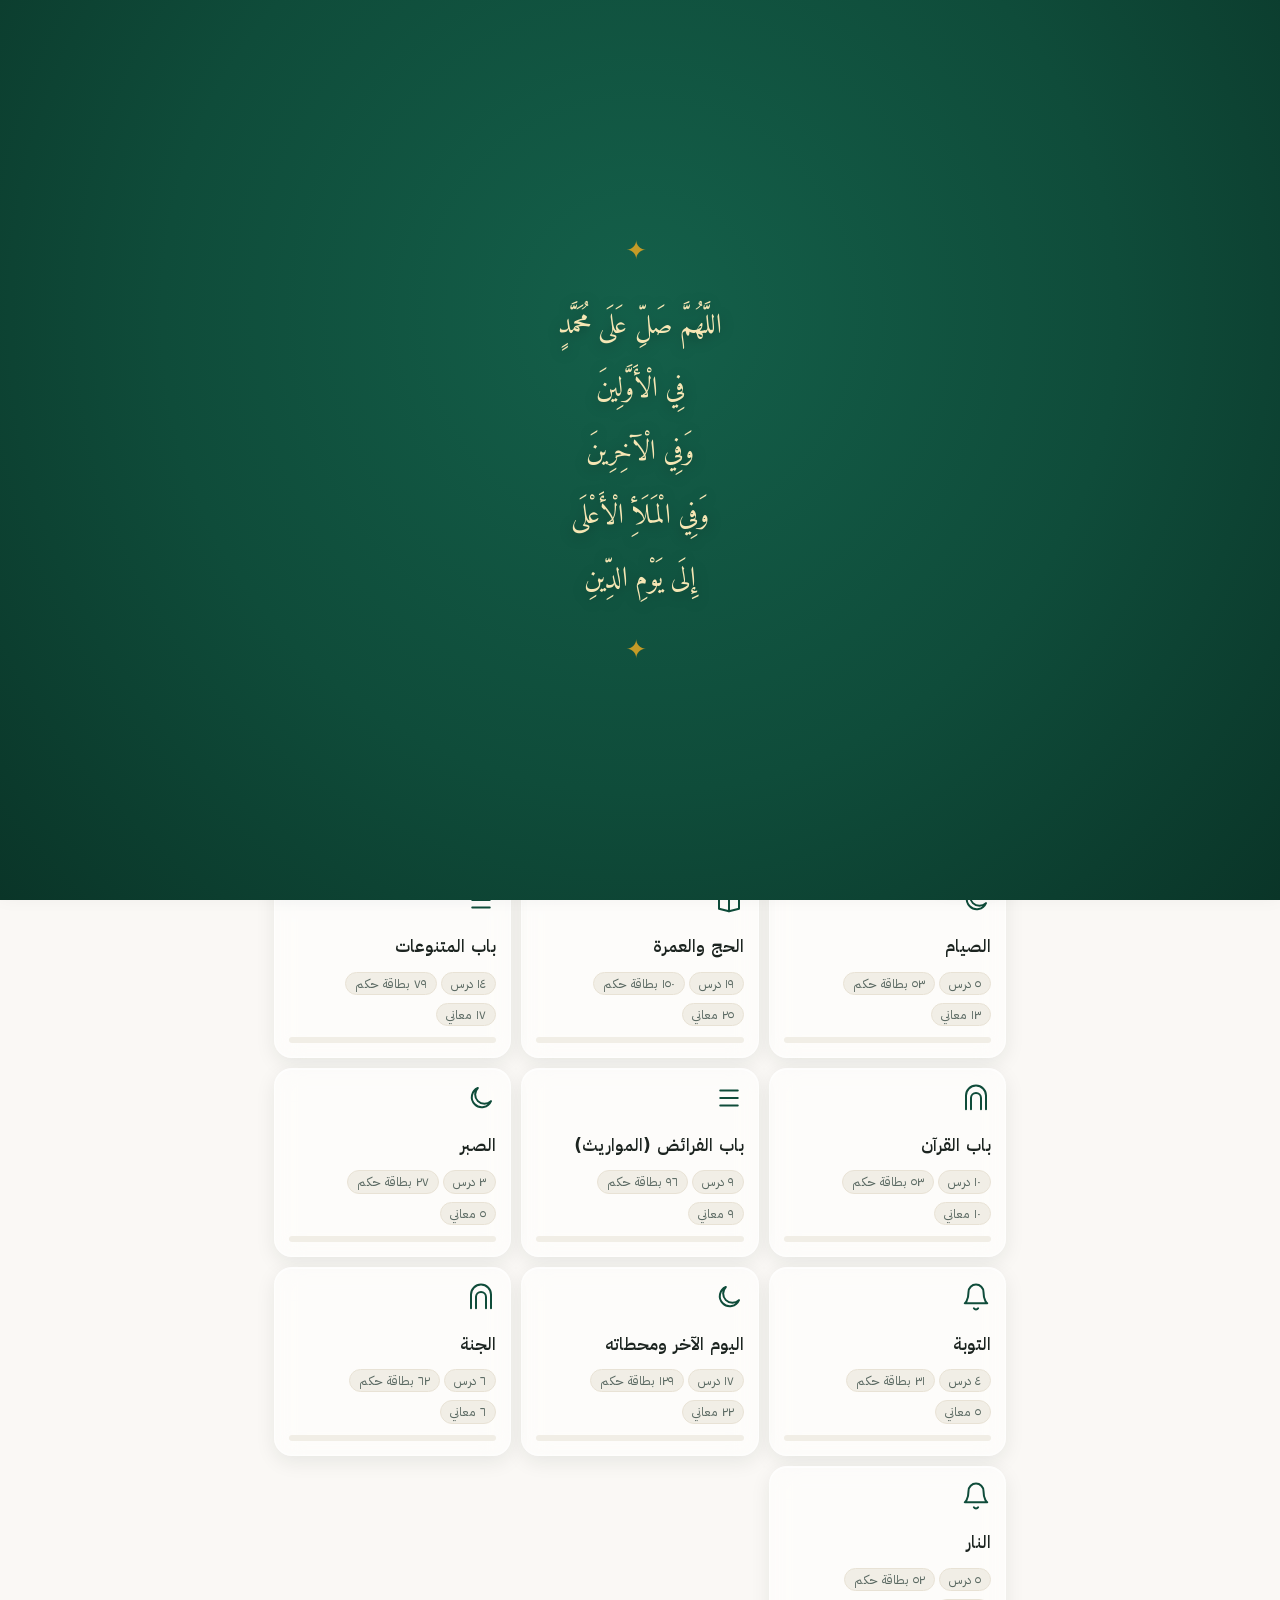
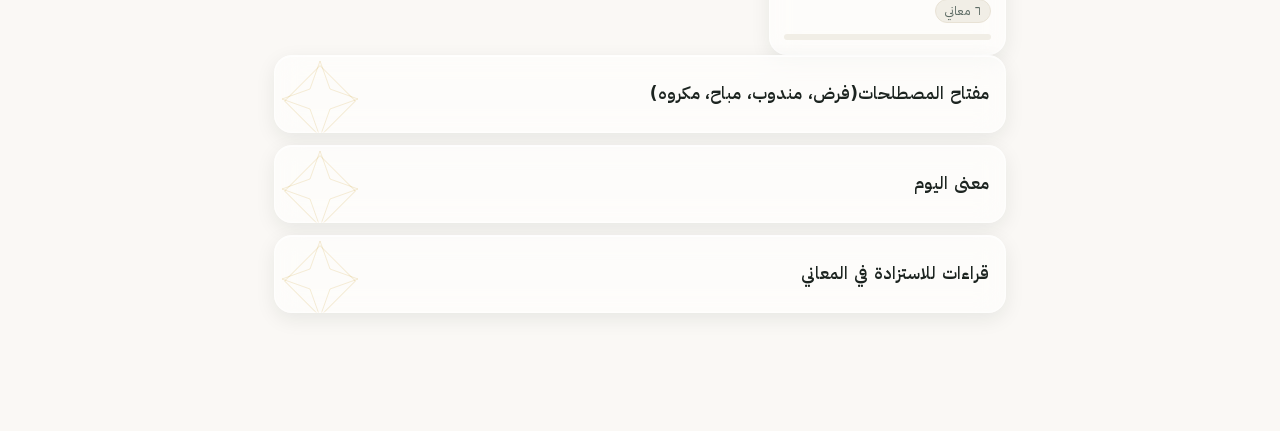
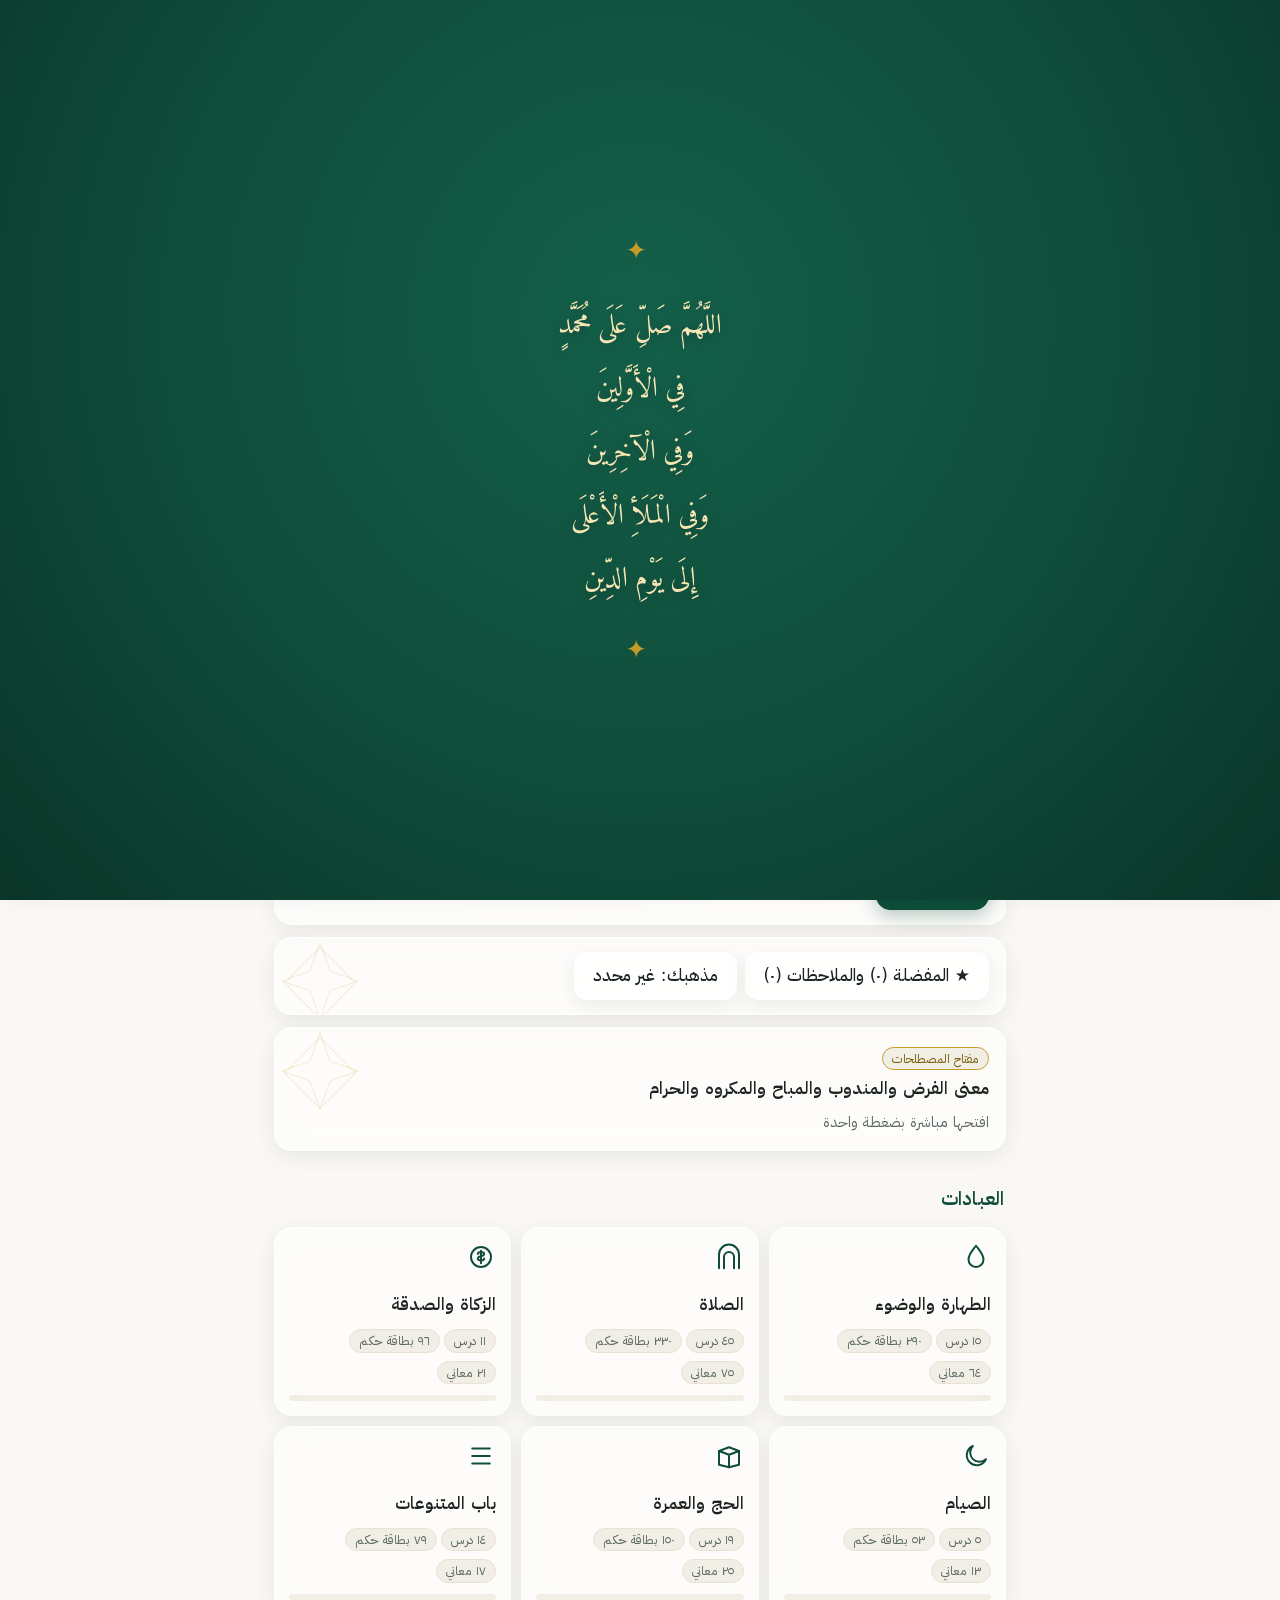
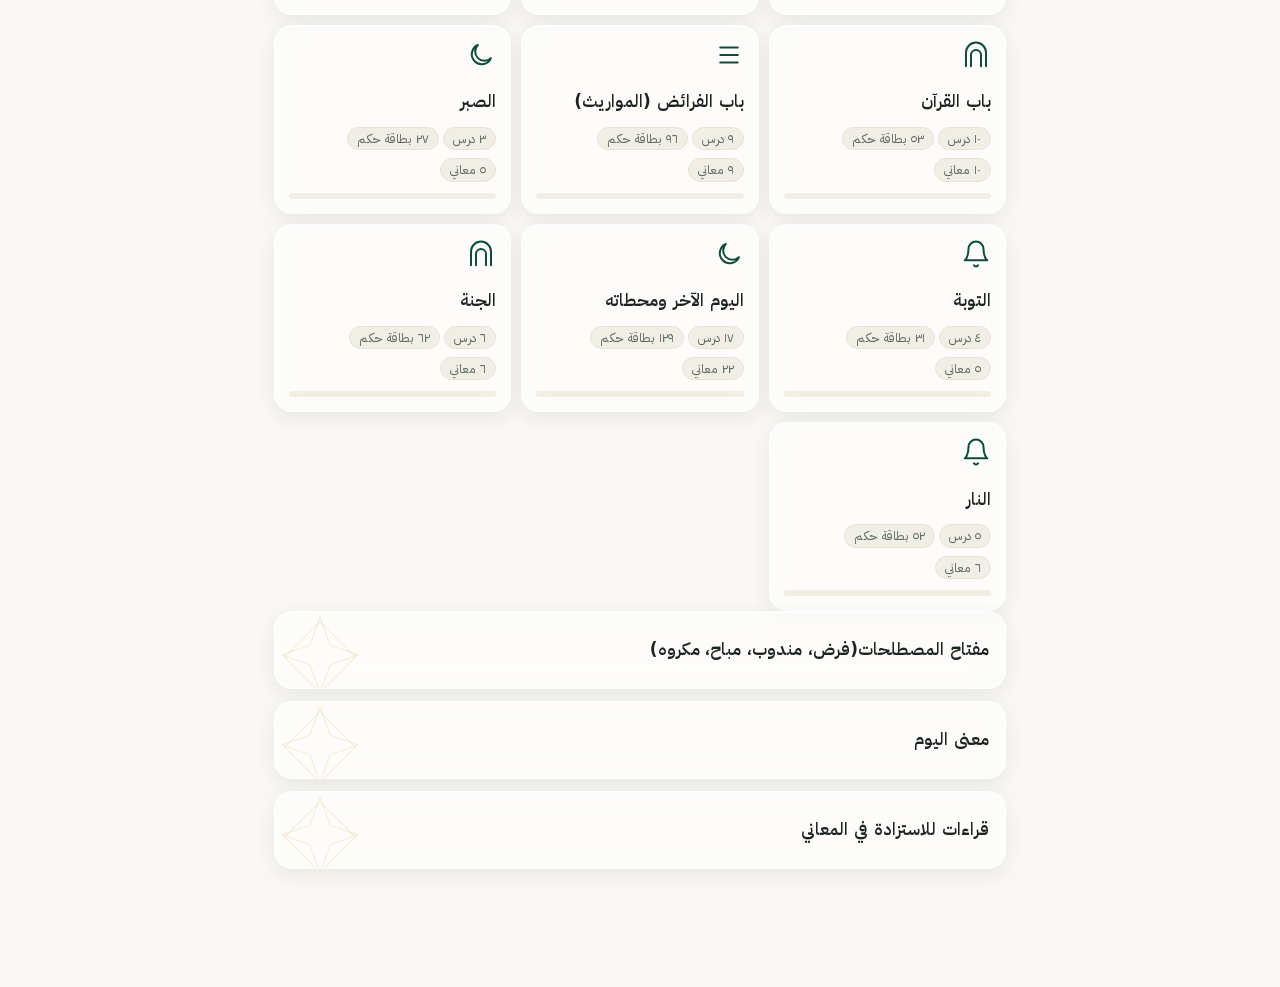
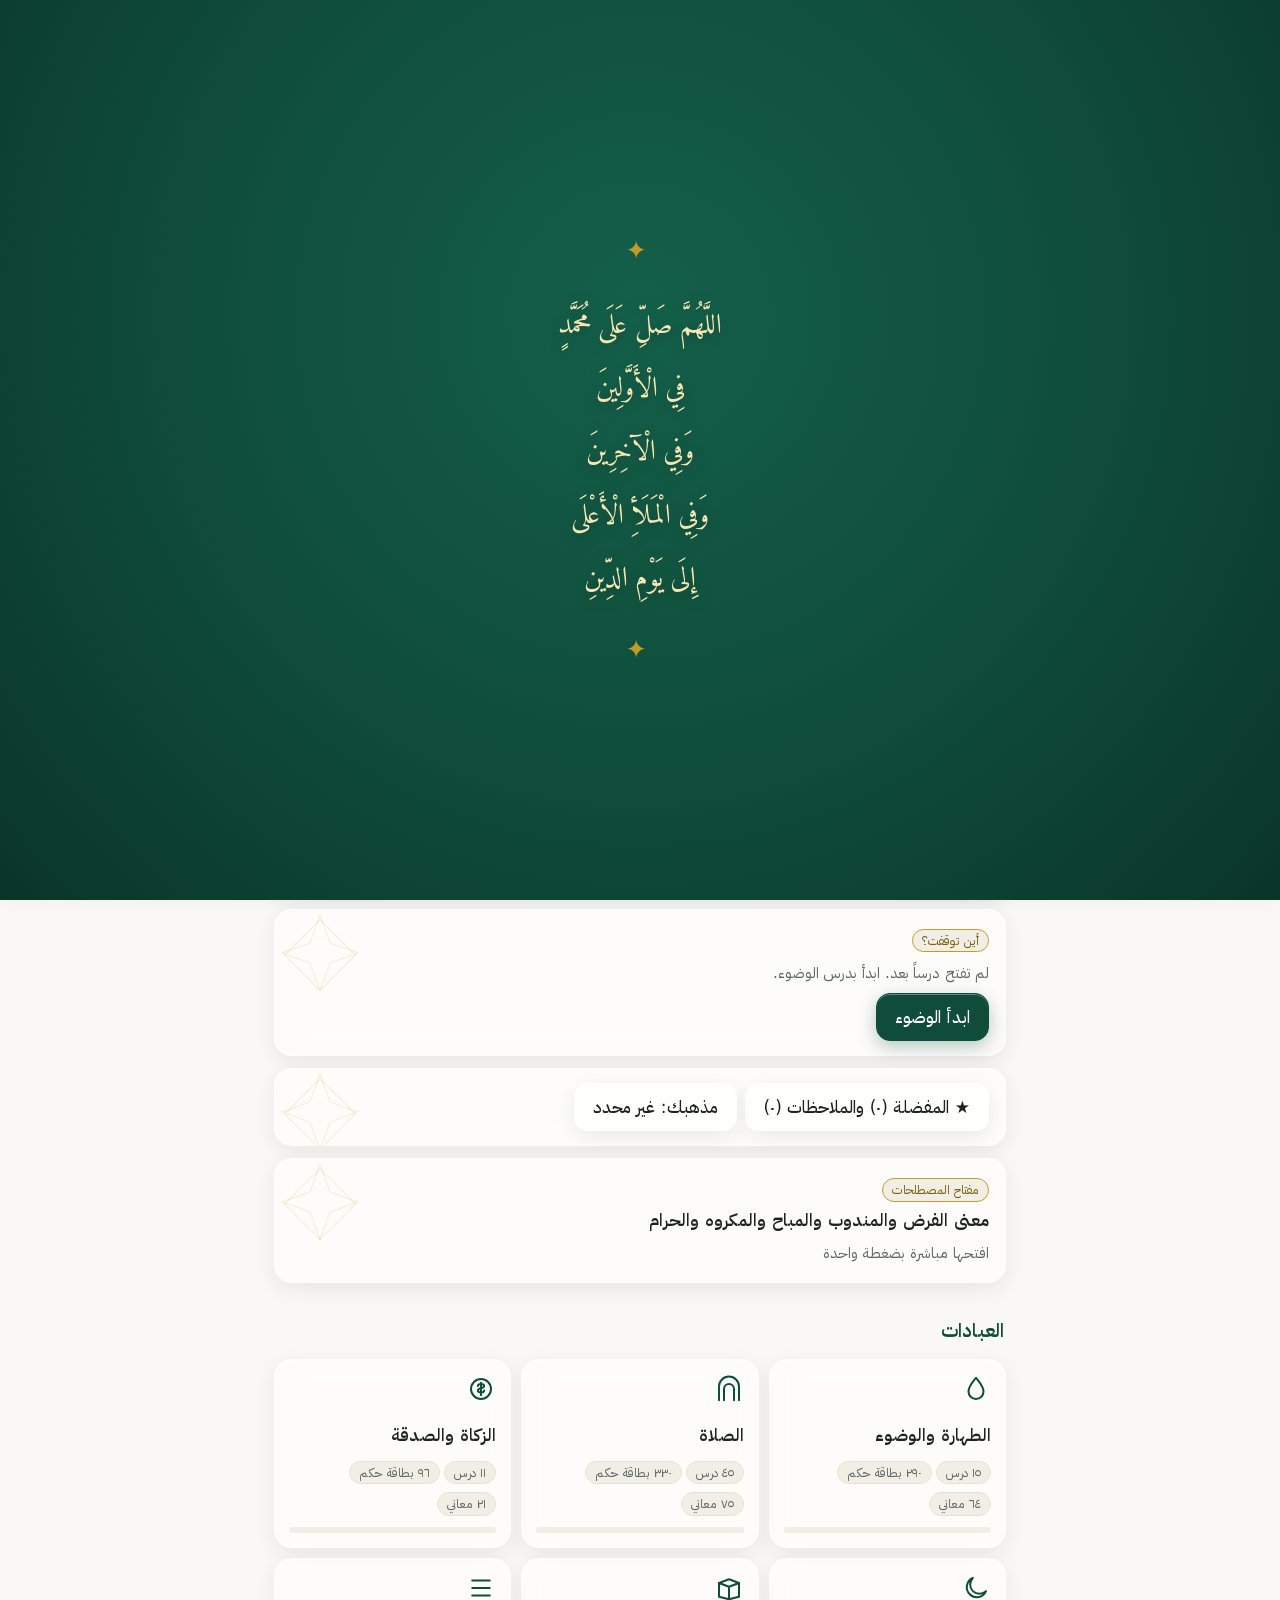
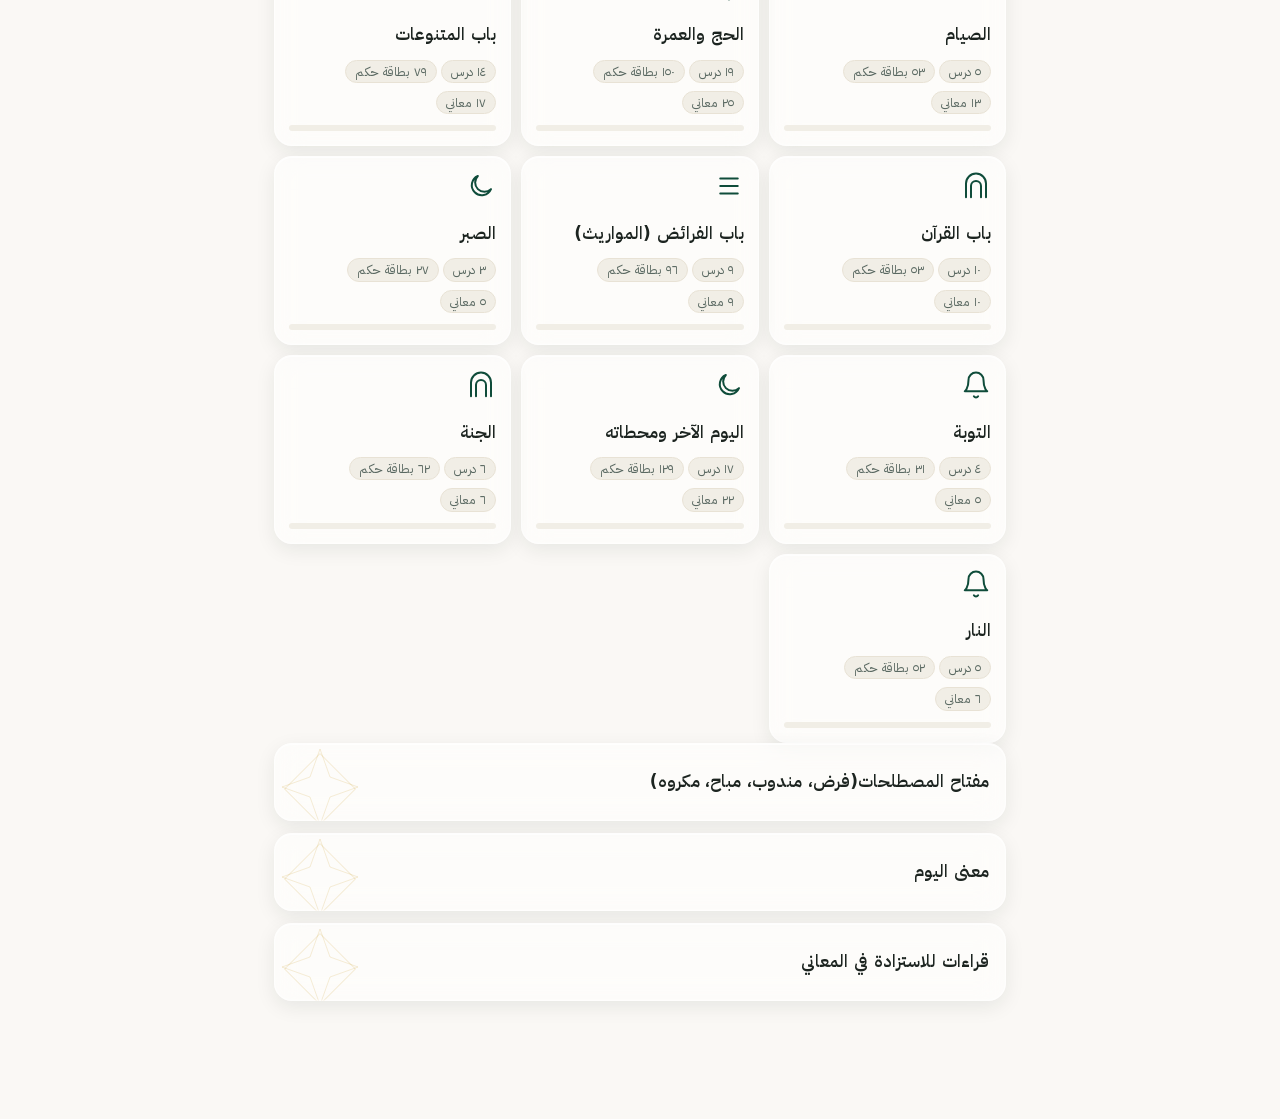
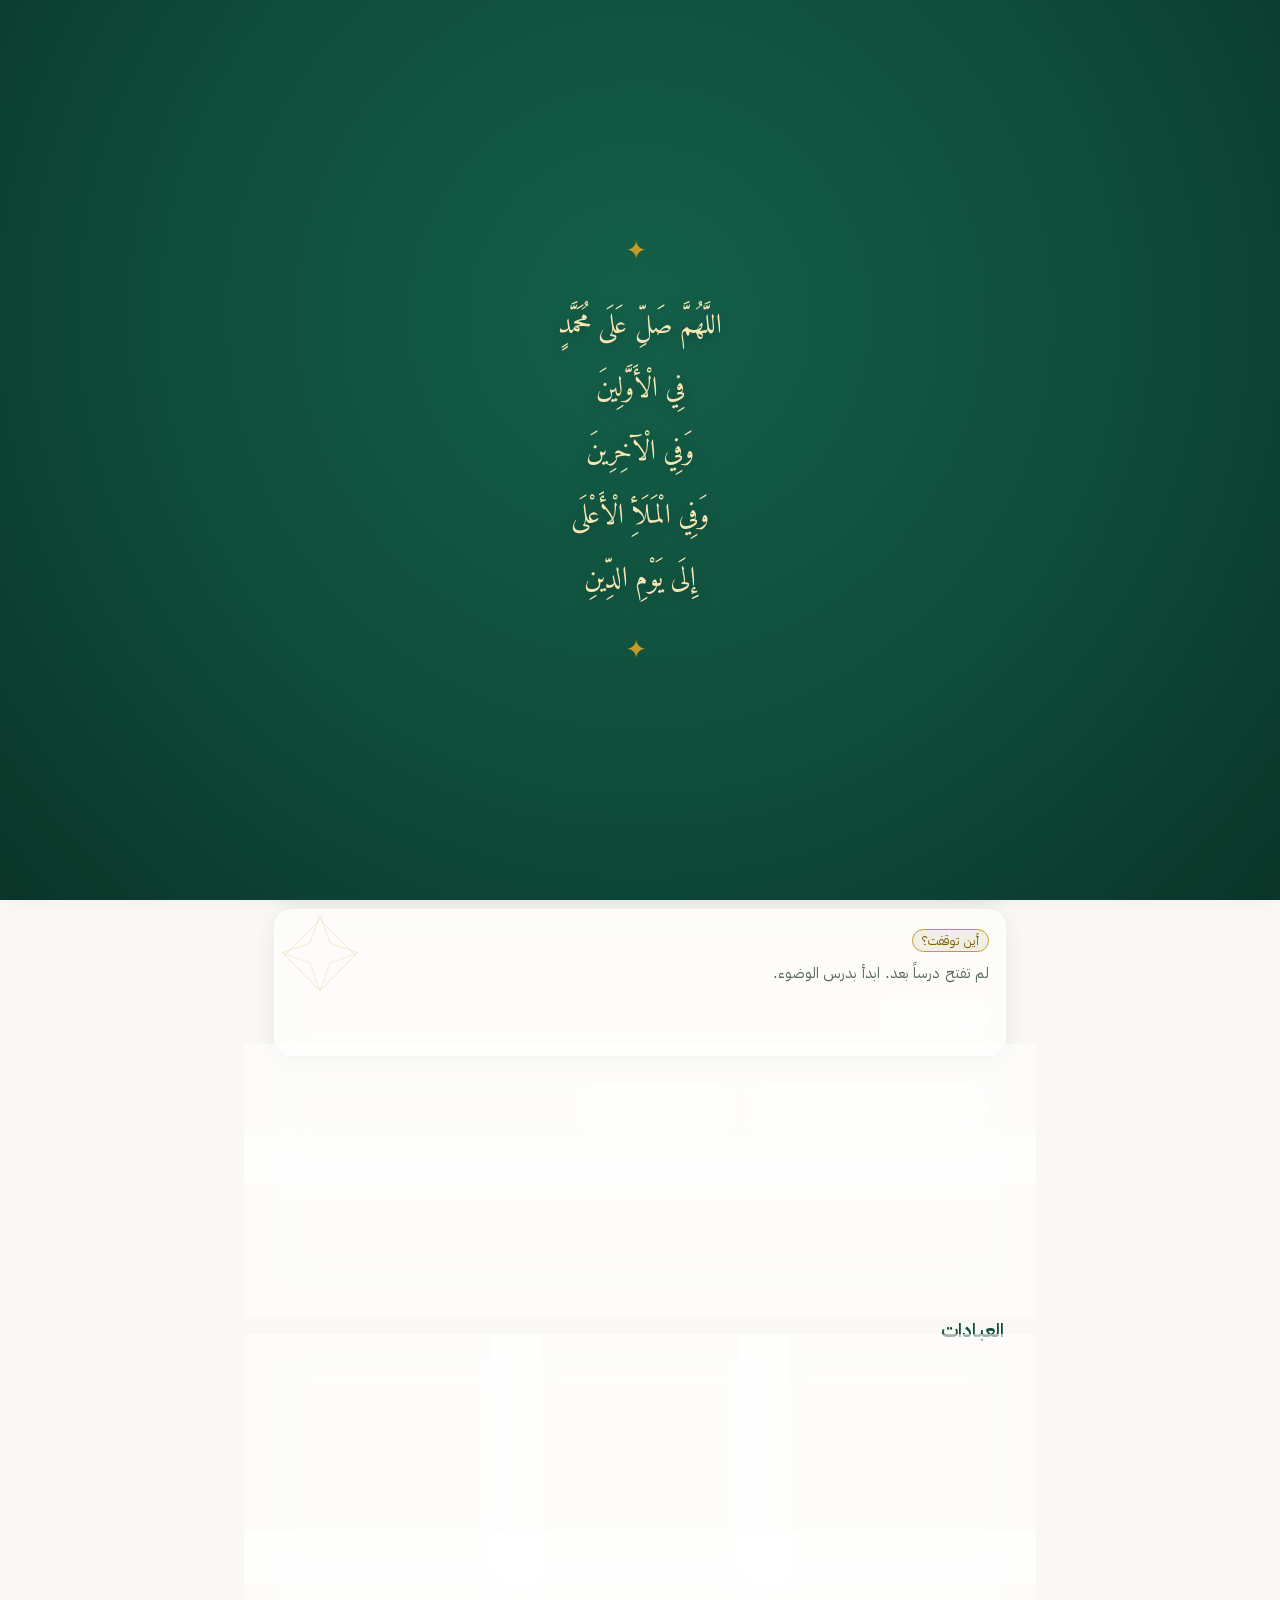
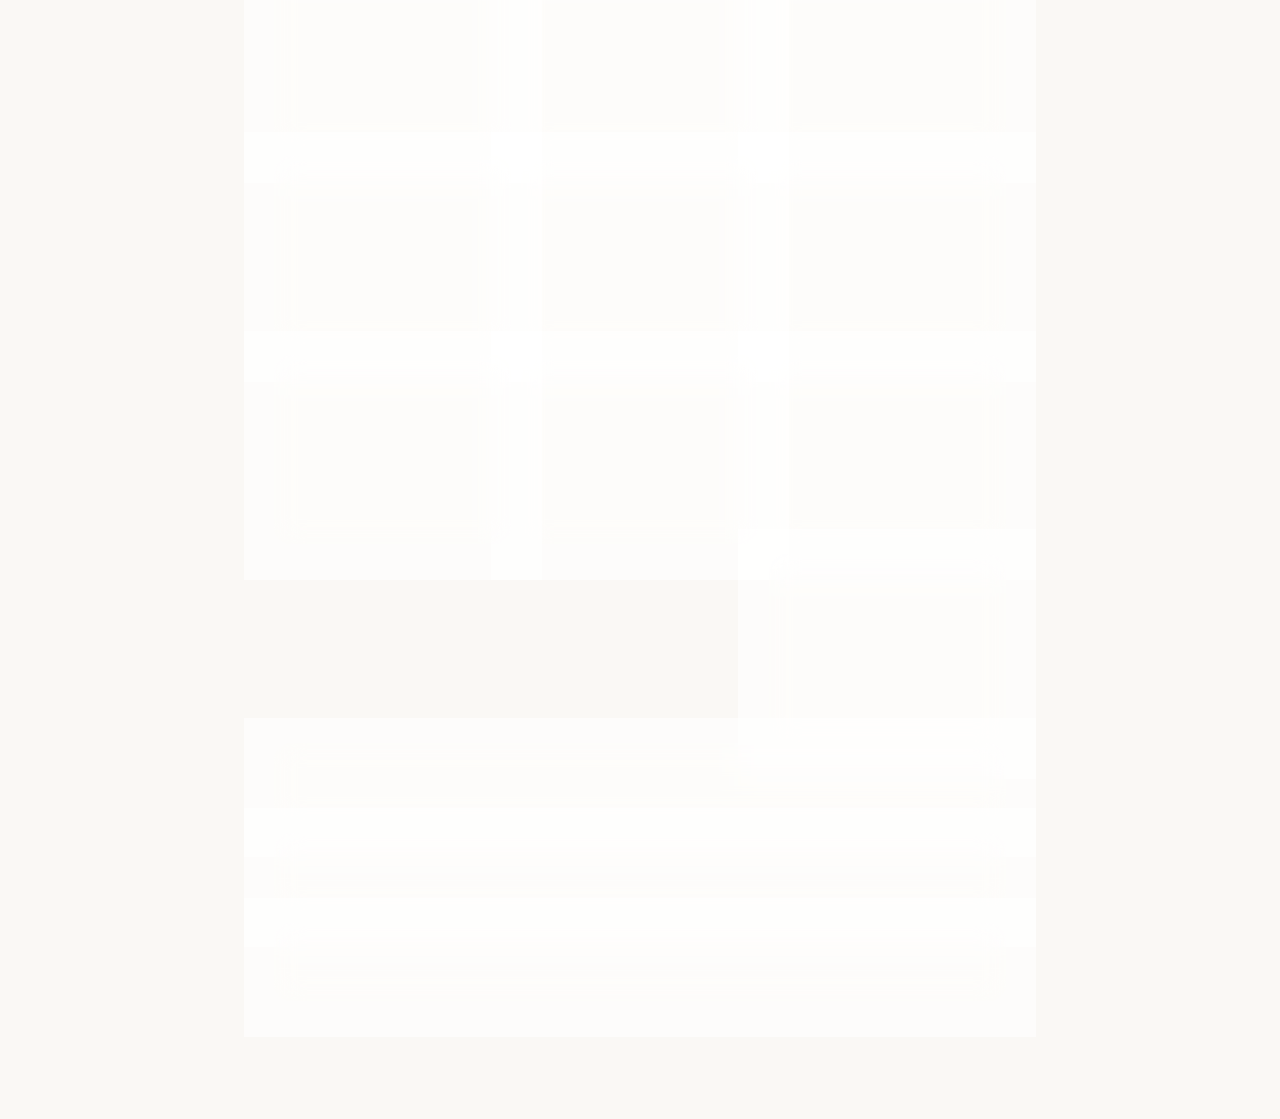
